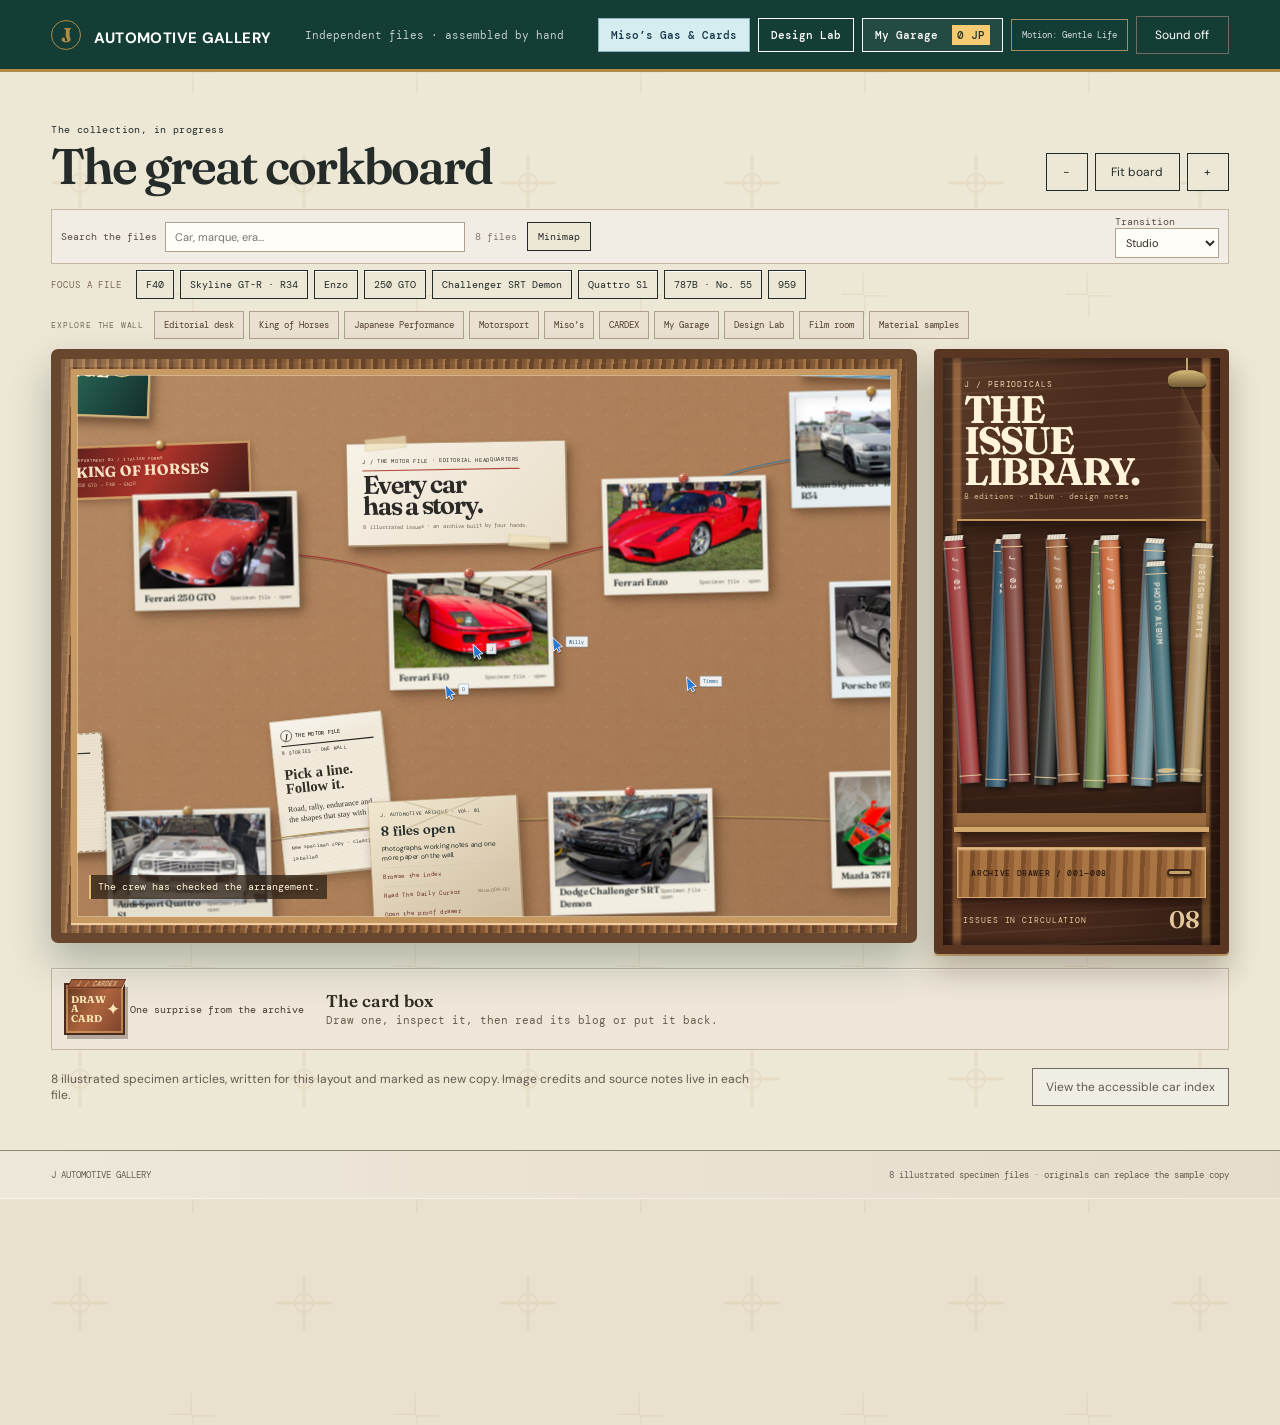
==== index.html @ 930f6014 "Refresh published gallery stylesheet cache" ====
<!doctype html>
<html lang="en">
  <head>
    <meta charset="UTF-8" />
    <meta name="viewport" content="width=device-width, initial-scale=1, viewport-fit=cover" />
    <meta name="theme-color" content="#e9e1ce" />
    <meta name="description" content="Eight researched automotive magazine files, collectible photo cards, and a growing Porsche archive on the J Automotive Gallery corkboard." />
    <title>J Automotive Gallery — Automotive files & CARDEX</title>
    <link rel="preconnect" href="https://upload.wikimedia.org" />
    <link rel="preconnect" href="https://commons.wikimedia.org" />
    <link rel="stylesheet" href="./style.css?v=4.7.4" />
    <link rel="stylesheet" href="./app.css?v=4.7.4" />
  </head>
  <body>
    <main id="app" aria-live="off"></main>
    <script type="module" src="./app.js?v=4.7.4"></script>
  </body>
</html>
---- style.css ----
@import"https://fonts.googleapis.com/css2?family=DM+Mono:wght@400;500&family=DM+Sans:wght@400;500;600;700&family=Fraunces:opsz,wght,SOFT,WONK@9..144,500,20,1;9..144,600,20,1;9..144,700,20,1&display=swap";:root{font-family:DM Sans,Arial,sans-serif;color:#25231f;background:#e9e1ce;font-synthesis:none;text-rendering:optimizeLegibility;--ink:#25231f;--paper:#f0ede5;--red:#b12b32;--blue:#2878d4;--mono:"DM Mono",monospace;--serif:"Fraunces",Georgia,serif;--wood:#70452c;--z-board:1;--z-chrome:5;--z-dialog:20}*{box-sizing:border-box}body{margin:0;min-width:320px;background:#e9e1ce}button,a,input{font:inherit}button,a{color:inherit}button{cursor:pointer}button:focus-visible,a:focus-visible,input:focus-visible{outline:3px solid #2878d4;outline-offset:3px}.site-shell{min-height:100dvh}.masthead,.mag-header{height:72px;padding:0 clamp(18px,4vw,58px);display:flex;align-items:center;justify-content:space-between;border-bottom:1px solid rgba(37,35,31,.2);background:#eee9dd;position:relative;z-index:var(--z-chrome)}.wordmark{text-decoration:none;font-weight:700;letter-spacing:.025em;font-size:15px}.wordmark span{display:inline-grid;place-items:center;width:30px;height:30px;margin-right:8px;border:1px solid var(--ink);border-radius:50%;font-family:var(--serif);font-size:20px}.masthead-note,.mag-issue{font-family:var(--mono);font-size:11px;color:#686259}.sound-toggle,.board-controls button,.text-button,.back-to-board,.article-toolbar button,.article-toolbar a,.margin-note button,.next-envelope button{background:transparent;border:1px solid #726c61;padding:10px 13px;font-size:12px;text-decoration:none}.sound-toggle{min-width:93px}.collection{max-width:1600px;margin:auto;padding:clamp(20px,4vw,54px) clamp(16px,4vw,54px) 44px}.collection-heading{display:flex;align-items:end;justify-content:space-between;margin:0 0 18px}.eyebrow,.section-kicker,.article-status,.article-byline small,.reference-note>span,.next-envelope span,.index-heading,.archive-envelope>span,.paper-masthead,.clipping-date{font-family:var(--mono);font-size:10px;letter-spacing:.04em}.collection-heading .eyebrow{margin:0 0 6px;color:#6a6156}.collection-heading h1{font:600 clamp(31px,4vw,50px)/.98 var(--serif);margin:0;letter-spacing:-.04em}.board-controls{display:flex;gap:7px}.board-controls button{min-width:42px;background:#f0ede5}.board-controls button:nth-child(2){min-width:85px}.board-window{height:min(66vh,650px);min-height:440px;overflow:hidden;padding:14px;border:9px solid #825735;box-shadow:0 8px 22px #30221425,inset 0 0 0 1px #c29257;border-radius:3px;background:repeating-linear-gradient(2deg,#99643e 0 3px,#805333 3px 6px,#71452b 6px 9px)}.board-frame{width:100%;height:100%;overflow:hidden;border:7px solid #d7b984;box-shadow:inset 0 3px 14px #39250d4a,0 3px 7px #24180e70;background:#b77b43}.board-surface{width:1500px;height:850px;position:relative;left:50%;top:50%;margin-left:-750px;margin-top:-425px;transform:translate(var(--board-x),var(--board-y)) scale(var(--board-zoom));transform-origin:center;background-color:#b98b59;background-image:radial-gradient(ellipse at 17% 26%,#d7ac744c,transparent 42%),radial-gradient(ellipse at 70% 78%,#74431f31,transparent 38%),url("data:image/svg+xml,%3Csvg viewBox='0 0 160 160' xmlns='http://www.w3.org/2000/svg'%3E%3Cfilter id='n'%3E%3CfeTurbulence type='fractalNoise' baseFrequency='.8' numOctaves='3' stitchTiles='stitch'/%3E%3C/filter%3E%3Cpath filter='url(%23n)' opacity='.12' d='M0 0h160v160H0z'/%3E%3C/svg%3E");box-shadow:inset 0 0 55px #57361831;touch-action:none;transition:transform .28s cubic-bezier(.2,.75,.25,1)}.board-window:active{cursor:grabbing}.board-top-note{position:absolute;left:74px;top:72px;font:10px/1.8 var(--mono);color:#583b26;transform:rotate(-2deg)}.board-top-note b{font:600 13px var(--serif)}.clipping{position:absolute;background:#eee7d7;color:#322d25;padding:15px;box-shadow:2px 5px 12px #27180d43,inset 0 0 0 1px #c2b7a3;font-family:Georgia,serif}.clipping-one{left:158px;top:215px;width:195px;height:255px;transform:rotate(-6deg)}.clipping-two{right:234px;top:162px;width:168px;height:216px;transform:rotate(4deg);background:#ded3b8}.paper-masthead{display:block;border-bottom:2px solid #27231f;padding-bottom:6px;font-size:9px;font-weight:700}.clipping-date{font-size:8px;display:block;margin-top:5px}.clipping h2{font:700 24px/.95 Georgia,serif;margin:20px 0 9px}.clipping p{font:13px/1.35 Georgia,serif}.clipping small{font:8px var(--mono)}.clip-rule{display:block;height:1px;background:#564c3b;margin:18px 0 7px}.clipping-two h2{font-size:26px;line-height:.98;margin:19px 0}.clipping-two p{font-size:11px}.board-photo{position:absolute;left:50%;top:47%;width:390px;transform:translate(-50%,-50%) rotate(-1.4deg);padding:11px 11px 42px;border:0;background:#f2ede1;text-align:left;box-shadow:5px 11px 24px #30211163;transition:transform .42s cubic-bezier(.18,.75,.24,1),box-shadow .3s;z-index:2}.board-photo:hover,.board-photo:focus-visible{transform:translate(-50%,-52%) rotate(0) scale(1.035);box-shadow:7px 18px 30px #26190f78}.photo-edge{height:223px;display:block;overflow:hidden;background:#24201c}.photo-edge img{width:100%;height:100%;object-fit:cover;display:block}.photo-caption{position:absolute;bottom:9px;left:14px;right:12px;display:flex;align-items:baseline;justify-content:space-between}.photo-caption b{font:600 19px var(--serif)}.photo-caption small{font:9px var(--mono);color:#676056}.pushpin,.pin-detail{position:absolute;width:16px;height:16px;border-radius:50%;background:radial-gradient(circle at 35% 28%,#ffe3dd 0 12%,#c64b42 26%,#892018 82%);box-shadow:1px 2px 3px #160d0a99}.pushpin:after{content:"";position:absolute;width:3px;height:14px;left:7px;top:11px;background:#6a5350;transform:rotate(18deg);z-index:-1}.pin-red{left:50%;top:-7px;margin-left:-8px}.scribble{position:absolute;font:italic 18px/1.1 Segoe Print,Comic Sans MS,cursive;color:#36302b;opacity:.83}.scribble-one{left:440px;bottom:115px;transform:rotate(-7deg)}.scribble-two{right:193px;bottom:178px;font-size:24px;transform:rotate(8deg)}.archive-envelope{position:absolute;right:88px;bottom:63px;width:245px;min-height:164px;padding:16px 18px;background:#e7ddc4;box-shadow:3px 7px 14px #2e1e114c;transform:rotate(-3deg);display:flex;flex-direction:column;align-items:flex-start;gap:8px}.archive-envelope:after{content:"";position:absolute;left:0;right:0;top:0;height:46px;background:linear-gradient(160deg,transparent 49%,#c7b796 50%,transparent 52%),linear-gradient(200deg,transparent 49%,#c7b796 50%,transparent 52%);opacity:.8;pointer-events:none}.archive-envelope>span{font-size:8px}.archive-envelope b{font:600 22px var(--serif)}.archive-envelope small{font:11px/1.35 DM Sans,sans-serif;max-width:200px}.archive-envelope button{border:0;padding:5px 0;text-decoration:underline;background:none;font-size:11px}.crew-layer{position:absolute;inset:0;pointer-events:none;z-index:6}.crew{position:absolute;width:32px;height:32px;border:2px solid #f4f1eb;border-radius:3px 11px 11px;background:var(--blue);box-shadow:2px 4px 8px #17120d70;display:grid;place-items:center;color:#fff;font:bold 15px var(--serif);animation-duration:1.5s;animation-fill-mode:both;animation-timing-function:cubic-bezier(.2,.75,.2,1)}.crew-o{left:67px;bottom:32px;background:#ad3e37;animation-name:carry-o}.crew-t{left:29px;bottom:68px;background:#526d48;animation-name:carry-t}.crew-w{left:68px;bottom:69px;background:#3d4654;animation-name:carry-w}.crew-j b,.crew-o b,.crew-t b,.crew-w b{font-weight:700}.door{position:absolute;left:22px;bottom:0;width:112px;height:74px;background:#4d3020;box-shadow:inset 0 0 0 5px #b88454;perspective:200px}.door-panel{position:absolute;inset:4px 5px 0 12px;background:repeating-linear-gradient(0deg,#885935 0 12px,#714729 12px 16px);transform-origin:left;animation:door-open .8s .15s ease-out both}.door-sign{position:absolute;left:27px;top:23px;font:8px var(--mono);color:#f0e4ce;transform:rotateY(-48deg);animation:door-open .8s .15s ease-out both}.board-status{position:absolute;left:154px;bottom:27px;font:10px var(--mono);color:#fff4db;text-shadow:0 1px 4px #27180d;z-index:7}.collection-footer{display:flex;align-items:center;justify-content:space-between;gap:24px;margin-top:18px;color:#615a50;font-size:12px}.collection-footer p{margin:0;max-width:700px}.text-button{background:#f0ede5}.car-index{margin-top:28px;border-top:1px solid #9b8e7a;padding-top:18px}.car-index[hidden]{display:none}.index-heading{display:flex;align-items:center;justify-content:space-between}.index-heading h2{font:600 26px var(--serif);margin:0}.car-index ul{list-style:none;padding:0;margin:10px 0;display:grid;grid-template-columns:repeat(auto-fit,minmax(250px,1fr));gap:1px;background:#b5aa98;border:1px solid #b5aa98}.car-index li{background:#eee9de;min-height:66px;padding:14px;display:flex;flex-direction:column;gap:5px}.car-index li button{background:none;border:0;text-align:left;padding:0;font-weight:600}.car-index li small{display:block;font:10px var(--mono);color:#746c61;margin-top:4px}.site-footer{display:flex;justify-content:space-between;padding:18px clamp(18px,4vw,58px);border-top:1px solid #8d8372;font:9px var(--mono);color:#665e53}.article-shell{background:var(--paper)}.mag-header{background:#24231f;color:#eee9dd;border:0}.mag-issue{color:#c3bdb2}.back-to-board{color:#eee9dd;border-color:#767169}.magazine{max-width:1240px;margin:auto;padding:0 clamp(18px,5vw,76px) 82px}.cover-spread{display:grid;grid-template-columns:.7fr 1.3fr;align-items:center;gap:clamp(26px,6vw,90px);padding:64px 0 44px;border-bottom:1px solid #c7c0b4}.cover-title{position:relative;z-index:2}.cover-title .eyebrow{color:#726b61;text-transform:uppercase}.cover-title h1{font:600 clamp(64px,10vw,140px)/.82 var(--serif);letter-spacing:-.075em;margin:26px 0 25px}.cover-title h1 em{font-weight:500;color:#a9272e}.standfirst{font:21px/1.35 var(--serif);max-width:290px}.article-status{display:inline-block;margin-top:17px;padding:8px 10px;border:1px solid #9c9589;color:#655d52}.hero-photo{position:relative;margin:0;padding:14px 14px 42px;background:#fbf9f4;box-shadow:0 10px 24px #30271d21;transform:rotate(.4deg);transition:transform .35s,box-shadow .35s}.hero-photo.is-lifted{transform:translateY(-8px) rotate(-1.4deg);box-shadow:0 22px 34px #30271d40}.hero-image-button{display:block;width:100%;height:auto;aspect-ratio:1.5;background:#211d19;overflow:hidden;padding:0;border:0}.hero-image-button img{width:100%;height:100%;object-fit:cover;display:block;transition:transform .35s}.hero-photo.is-lifted .hero-image-button img{transform:scale(1.035)}.hero-photo figcaption{position:absolute;left:14px;right:14px;bottom:10px;display:flex;flex-wrap:wrap;justify-content:space-between;gap:4px 15px;font:12px var(--mono);color:#625b51}.hero-photo figcaption a{color:#625b51}.hero-photo figcaption span{flex-basis:100%;font:12px DM Sans,sans-serif;color:#837b70}.pin-detail{top:5px;left:50%;width:13px;height:13px}.photo-registration{position:absolute;right:23px;top:21px;padding:5px 7px;background:#f4eee2dd;font:8px var(--mono)}.annotation{position:absolute;font:9px var(--mono);letter-spacing:.04em;color:#fff;background:#282520;opacity:0;transition:opacity .2s;padding:4px 6px;pointer-events:none}.annotation-nose{left:4%;bottom:25%}.annotation-wing{right:4%;top:38%}.hero-photo.is-magnifying .annotation{opacity:1}.magnifier{position:absolute;width:138px;height:138px;border:3px solid #eee9dd;border-radius:50%;box-shadow:0 4px 12px #100e0d66;pointer-events:none;opacity:0;transform:translate(-50%,-50%);background-size:320% 320%;z-index:3}.hero-photo.is-magnifying .magnifier{opacity:1}.article-toolbar{display:flex;justify-content:flex-end;gap:8px;padding:16px 0;border-bottom:1px solid #c7c0b4}.article-toolbar button,.article-toolbar a{font-size:11px}.article-toolbar [aria-pressed=true]{background:#a9272e;color:#fff;border-color:#a9272e}.story-grid{display:grid;grid-template-columns:.55fr 1.3fr;gap:clamp(34px,7vw,110px);padding:66px 4vw 72px}.margin-note{align-self:start;position:sticky;top:20px;border-top:3px solid #a9272e;padding-top:11px;max-width:240px}.margin-note>span{font:9px var(--mono);color:#786e61}.dialogue-line{font:italic 18px/1.25 var(--serif);margin:12px 0}.margin-note button{font:10px var(--mono);padding:7px 9px}.story-copy{max-width:680px;font:18px/1.72 Georgia,serif}.story-copy p{margin:0 0 22px}.dropcap:first-letter{float:left;font:74px/.76 var(--serif);padding:9px 10px 0 0;color:#a9272e}.article-byline{margin-top:38px!important;border-top:1px solid #b9b0a3;padding-top:14px;font:12px/1.5 var(--mono)!important}.article-byline small{font-size:9px;color:#756d61}.compare-section{background:#e5dfd2;margin:0 calc(clamp(18px,5vw,76px)*-1);padding:44px clamp(18px,5vw,76px) 48px}.compare-section h2,.film-section h2{font:600 clamp(33px,4vw,49px)/1 var(--serif);margin:9px 0}.compare-section>p,.film-section p{font:14px/1.45 Georgia,serif;color:#5f584f}.compare-view{height:clamp(260px,42vw,480px);position:relative;overflow:hidden;background:#403d38}.compare-view>img{position:absolute;width:100%;height:100%;inset:0;object-fit:cover}.compare-before{clip-path:inset(0 calc(100% - var(--split)) 0 0)}.compare-after{clip-path:inset(0 0 0 var(--split))}.compare-handle{position:absolute;top:0;bottom:0;left:var(--split);width:2px;background:#f4f1ea;transform:translate(-50%);display:flex;align-items:center;justify-content:center;color:#28241f}.compare-handle:after{content:"\2194";display:grid;place-items:center;width:36px;height:36px;border-radius:50%;background:#f4f1ea;font-size:19px}.compare-label{position:absolute;top:12px;background:#292621d9;color:#fff;padding:5px 8px;font:8px var(--mono)}.compare-left{left:12px}.compare-right{right:12px}.range-label{display:flex;gap:15px;align-items:center;margin:13px 0;font-size:12px}.range-label input{flex:1;accent-color:#a9272e}.compare-credits{font:9px/1.7 var(--mono);color:#71685e}.compare-credits a{color:inherit}.film-section{padding:58px 0 62px;display:grid;grid-template-columns:.8fr 1.2fr;gap:35px;align-items:center}.film-strip{display:flex;gap:10px;overflow-x:auto;padding:12px 6px 18px;scroll-snap-type:x mandatory}.film-frame{min-width:190px;width:45%;padding:8px 8px 24px;border:0;background:#27241f;color:#eee8dc;text-align:left;scroll-snap-align:start;opacity:.72;transform:rotate(-1deg);transition:opacity .2s,transform .2s}.film-frame:nth-child(2n){transform:rotate(1deg)}.film-frame.is-current{opacity:1;outline:2px solid #a9272e;outline-offset:2px}.film-frame img{width:100%;height:100px;object-fit:cover;display:block}.film-frame span{display:block;padding-top:7px;font:9px var(--mono)}.reference-note{padding:20px 0 26px;border-top:1px solid #beb6a9;border-bottom:1px solid #beb6a9;font:12px/1.6 Georgia,serif;max-width:820px}.reference-note>span{color:#746b60}.reference-note a{color:#792329}.next-envelope{margin:40px 0 0;padding:22px;display:flex;align-items:center;gap:18px;border:1px solid #ada392;background:#e9e1d2;box-shadow:3px 4px #c5bba8}.envelope-mark{width:48px;height:42px;display:grid;place-items:center;border:1px solid #a49a86;font:600 25px var(--serif);color:#a9272e}.next-envelope span{font-size:9px}.next-envelope p{font:13px Georgia,serif;margin:5px 0 0}.next-envelope button{margin-left:auto;background:var(--paper)}.lightbox[hidden]{display:none}.lightbox{position:fixed;inset:0;z-index:var(--z-dialog);background:#181714f4;display:grid;grid-template-columns:70px 1fr 70px;align-items:center;padding:45px 14px;color:#fff}.lightbox figure{margin:0;text-align:center}.lightbox figure img{max-width:min(100%,1400px);max-height:76dvh;object-fit:contain}.lightbox figcaption{font:11px/1.6 var(--mono);margin:12px auto 0;max-width:1000px;color:#ded8cc}.lightbox figcaption a{color:#eee4d2}.lightbox-close,.lightbox-nav{border:1px solid #8b8579;background:transparent;color:#fff;font-size:32px;width:44px;height:44px}.lightbox-close{position:absolute;right:18px;top:18px}.lightbox-nav{justify-self:center}.lightbox-prev{grid-column:1;grid-row:1}.lightbox-next{grid-column:3;grid-row:1}body.has-lightbox{overflow:hidden}@keyframes door-open{to{transform:rotateY(-67deg)}}@keyframes carry-j{0%{left:28px;bottom:30px;transform:translate(0)}55%{left:42%;bottom:42%;transform:translate(-50%,-50%)}to{left:50%;bottom:47%;transform:translate(-50%,-50%)}}@keyframes carry-o{0%{left:67px;bottom:32px}55%{left:48%;bottom:49%}to{left:47%;bottom:43%}}@keyframes carry-t{0%{left:29px;bottom:68px}55%{left:68%;bottom:39%}to{left:65%;bottom:44%}}@keyframes carry-w{0%{left:68px;bottom:69px}55%{left:58%;bottom:53%}to{left:55%;bottom:49%}}@media(max-width:800px){.masthead-note{display:none}.collection{padding-top:25px}.board-window{height:64vh;min-height:420px;padding:8px}.board-frame{border-width:4px}.board-surface{transform:translate(var(--board-x),var(--board-y)) scale(var(--board-zoom));transform-origin:center}.collection-heading{align-items:center}.collection-heading h1{font-size:34px}.board-controls button{padding:8px 10px}.clipping-one{left:145px}.board-photo{width:340px}.photo-edge{height:195px}.archive-envelope{right:52px}.scribble-one{left:380px}.collection-footer{align-items:flex-start;flex-direction:column;gap:10px}.cover-spread{grid-template-columns:1fr;gap:26px;padding-top:38px}.cover-title h1{font-size:clamp(72px,17vw,118px);margin:20px 0}.hero-photo{max-width:680px;margin:auto;width:100%}.story-grid{grid-template-columns:1fr;gap:25px;padding-top:38px}.margin-note{position:static;max-width:none}.film-section{grid-template-columns:1fr;gap:12px}.site-footer{gap:10px;flex-wrap:wrap}.lightbox{grid-template-columns:42px 1fr 42px;padding:50px 4px 25px}.lightbox-nav{width:36px;height:36px}.next-envelope{align-items:flex-start;flex-wrap:wrap}.next-envelope button{margin-left:0}}@media(max-width:520px){.masthead{height:60px;padding:0 14px}.wordmark{font-size:12px}.wordmark span{width:26px;height:26px}.sound-toggle{min-width:80px;padding:8px;font-size:10px}.collection-heading h1{font-size:29px}.collection-heading .eyebrow{font-size:8px}.board-controls{gap:4px}.board-controls button{min-width:34px;font-size:11px;padding:7px}.board-controls button:nth-child(2){min-width:60px}.board-window{min-height:390px;height:58vh;padding:5px;border-width:6px}.board-surface{transform:translate(var(--board-x),var(--board-y)) scale(var(--board-zoom))}.board-photo{width:365px}.photo-edge{height:210px}.clipping-one{left:130px}.archive-envelope{right:65px;bottom:60px}.board-status{left:145px;bottom:21px;font-size:9px;max-width:230px}.collection-footer{font-size:11px}.mag-header{height:61px;padding:0 12px}.back-to-board{padding:8px;font-size:10px}.mag-issue{font-size:8px}.magazine{padding-left:17px;padding-right:17px}.cover-title h1{font-size:76px}.standfirst{font-size:18px}.hero-photo{padding:8px 8px 46px}.hero-photo figcaption{left:9px;right:9px;bottom:7px;font-size:8px}.hero-photo figcaption span{font-size:9px}.article-toolbar{justify-content:flex-start;flex-wrap:wrap}.article-toolbar button,.article-toolbar a{font-size:10px;padding:8px}.story-copy{font-size:17px;line-height:1.65}.compare-section{margin-left:-17px;margin-right:-17px;padding-left:17px;padding-right:17px}.compare-view{height:260px}.film-frame{min-width:150px}.next-envelope{padding:15px}.next-envelope p{font-size:12px}.next-envelope button{width:100%}.site-footer{font-size:8px}.lightbox{grid-template-columns:32px 1fr 32px}.lightbox figure img{max-height:68dvh}.lightbox-nav{width:30px;height:38px;font-size:25px}}@media(prefers-reduced-motion:reduce){*,*:before,*:after{scroll-behavior:auto!important;animation-duration:.01ms!important;animation-iteration-count:1!important;transition-duration:.01ms!important}.crew{display:none}.board-surface{transition:none}}.board-photo-car{left:var(--card-x);top:var(--card-y);width:270px;padding:8px 8px 35px;transform:translate(-50%,-50%) rotate(var(--card-tilt));opacity:1;animation:none}.board-photo-car .photo-edge{height:146px}.board-photo-car .photo-caption b{font-size:15px}.board-photo-car .photo-caption small{font-size:8px}.board-photo-car:hover,.board-photo-car:focus-visible{transform:translate(-50%,-54%) rotate(0) scale(1.045);z-index:4}.car-ferrari-f40{--card-x:52%;--card-y:49%;--card-tilt:-2deg;z-index:3}.car-nissan-r34{--card-x:29%;--card-y:38%;--card-tilt:2.5deg}.car-ferrari-enzo{--card-x:74%;--card-y:31%;--card-tilt:1deg}.car-ferrari-250-gto{--card-x:32%;--card-y:71%;--card-tilt:-1deg}.car-dodge-demon{--card-x:72%;--card-y:72%;--card-tilt:2deg}.car-audi-quattro-s1{--card-x:88%;--card-y:51%;--card-tilt:-2.5deg}.car-mazda-787b{--card-x:51%;--card-y:82%;--card-tilt:1deg}.car-dodge-demon{--card-x:67%;--card-y:72%;--card-tilt:2deg}.clipping-one{left:72px;top:218px;width:184px}.clipping-two{left:490px;right:auto;top:100px}.board-photo-car:nth-of-type(3){z-index:3}.board-photo-car:nth-of-type(4){z-index:2}.pin-gold{left:50%;top:-7px;margin-left:-8px;background:radial-gradient(circle at 35% 28%,#fff2c8 0 12%,#c98b34 26%,#80541c 82%)}.transition-layer{position:fixed;inset:0;z-index:19;display:grid;place-items:center;pointer-events:none;overflow:hidden;animation:transition-wash .95s cubic-bezier(.2,.7,.22,1) both}.transition-paper{position:absolute;inset:0;background:var(--transition-color,#efe9db);transform:scaleY(1);transform-origin:center;animation:paper-sweep 1.15s cubic-bezier(.7,0,.2,1) both}.transition-enter{--transition-color:#f1e8d5}.transition-swap{--transition-color:#d8e1e1}.transition-return{--transition-color:#b88a5b}.transition-crew{position:absolute;inset:0;display:flex;align-items:center;justify-content:center;gap:clamp(16px,5vw,70px)}.transition-crew i{width:clamp(38px,6vw,70px);height:clamp(44px,7vw,82px);display:grid;place-items:center;border:4px solid #f5f0e8;border-radius:8px 22px 22px;background:#314d5c;color:#fff;font:700 clamp(20px,3vw,34px) var(--serif);font-style:normal;box-shadow:3px 8px 17px #17120d55;animation:carry-file .9s cubic-bezier(.2,.7,.25,1) both}.transition-crew i:nth-child(2){background:#a64034;animation-delay:.04s}.transition-crew i:nth-child(3){background:#597047;animation-delay:.08s}.transition-crew i:nth-child(4){background:#303943;animation-delay:.12s}.transition-label{position:absolute;left:50%;top:calc(50% + clamp(74px,10vw,110px));transform:translate(-50%);padding:8px 12px;background:#29251fe8;color:#fff9eb;font:10px var(--mono);white-space:nowrap}.transition-skip{pointer-events:auto;position:absolute;right:18px;top:18px;border:1px solid #524a40;background:#f7f1e7;padding:10px 13px;font:11px var(--mono)}.transition-layer.is-finished{opacity:0;transition:opacity .16s ease}@keyframes transition-wash{0%{opacity:1}to{opacity:1}}@keyframes paper-sweep{0%{clip-path:inset(0 0 100% 0)}15%{clip-path:inset(0 0 0 0)}82%{clip-path:inset(0 0 0 0)}to{clip-path:inset(100% 0 0 0)}}@keyframes carry-file{0%{transform:translateY(32px) rotate(-8deg) scale(.65);opacity:0}38%{transform:translateY(-5px) rotate(4deg) scale(1.08);opacity:1}70%{transform:translateY(0) rotate(-2deg) scale(1)}to{transform:translateY(-27px) rotate(7deg) scale(.86);opacity:0}}.theme-r34{--paper:#dce5e7;--ink:#132a36;--blue:#2c5365}.theme-r34 .mag-header{background:#10232f}.theme-r34 .cover-spread{border-bottom:4px solid #315e70}.theme-r34 .cover-title h1 em{color:#22758f}.theme-r34 .story-grid{background:linear-gradient(90deg,#c8d7db 0 1px,transparent 1px) 20px 0/48px 100%}.theme-r34 .margin-note{border-color:#207b96}.theme-r34 .dropcap:first-letter{color:#207b96}.theme-r34 .compare-section{background:#cad9dc}.theme-r34 .range-label input{accent-color:#24748a}.theme-enzo{--paper:#e9e4db;--ink:#1a1a19}.theme-enzo .mag-header{background:#171817;border-bottom:4px solid #d84b2e}.theme-enzo .cover-spread{grid-template-columns:.8fr 1.2fr}.theme-enzo .cover-title h1{font-family:var(--mono);font-weight:500;letter-spacing:-.1em}.theme-enzo .cover-title h1 em{color:#d84b2e}.theme-enzo .hero-photo{box-shadow:12px 12px #d84b2e}.theme-enzo .margin-note{border-color:#d84b2e}.theme-enzo .dropcap:first-letter{color:#d84b2e}.theme-enzo .compare-section{background:#d9d4ca}.theme-gto{--paper:#f0ebdc;--ink:#343827}.theme-gto .mag-header{background:#313b2c}.theme-gto .cover-title h1{font-family:Georgia,serif;font-weight:400;letter-spacing:-.08em}.theme-gto .cover-title h1 em{color:#7a342d}.theme-gto .hero-photo{transform:rotate(-1deg);box-shadow:0 12px #c0b187,0 18px 28px #30271d28}.theme-gto .story-copy{font-family:Georgia,serif;line-height:1.84}.theme-gto .margin-note{border-color:#7a342d}.theme-gto .dropcap:first-letter{color:#7a342d}.theme-gto .compare-section{background:#ded5bb}.theme-demon{--paper:#211f1c;--ink:#f1e9d8;color:#eee7db}.theme-demon .mag-header{background:#0d0d0c}.theme-demon .magazine{background:#211f1c}.theme-demon .cover-spread{border-color:#665033}.theme-demon .cover-title .eyebrow,.theme-demon .article-status,.theme-demon .section-kicker,.theme-demon .reference-note>span{color:#e6aa45}.theme-demon .cover-title h1{font-family:var(--mono);font-weight:900;text-transform:uppercase;letter-spacing:-.09em}.theme-demon .cover-title h1 em{color:#e8a43b}.theme-demon .article-status{border-color:#9a7035}.theme-demon .hero-photo{background:#111;box-shadow:0 12px #b27827}.theme-demon .story-grid{background:#292622}.theme-demon .margin-note{border-color:#df9d2e}.theme-demon .story-copy{font-family:DM Sans,sans-serif;color:#e8e0d2}.theme-demon .dropcap:first-letter{color:#eea937}.theme-demon .compare-section{background:#302d27}.theme-demon .compare-section>p,.theme-demon .film-section p,.theme-demon .reference-note{color:#d4cbbb}.theme-demon .reference-note{border-color:#665033}.theme-demon .reference-note a{color:#f1b94f}.theme-demon .next-envelope{background:#302d27;border-color:#74613e}.theme-demon .envelope-mark{color:#efb64b;border-color:#74613e}.theme-demon .next-envelope button{background:#211f1c;color:#f2eadb}.theme-demon .site-footer{background:#211f1c;color:#c4b8a4;border-color:#665033}.theme-demon .film-frame{background:#10100f}.theme-audi{--paper:#e9eadf;--ink:#27302a}.theme-audi .mag-header{background:#252e2a;border-bottom:4px solid #7a9d43}.theme-audi .cover-title h1{font-family:var(--mono);font-weight:800;letter-spacing:-.12em}.theme-audi .cover-title h1 em{color:#6d923a}.theme-audi .hero-photo{box-shadow:9px 9px #b2c343}.theme-audi .margin-note{border-color:#ad2630}.theme-audi .dropcap:first-letter{color:#6d923a}.theme-audi .compare-section{background:#d6dcc9}.theme-audi .range-label input{accent-color:#a92d31}.theme-mazda{--paper:#202522;--ink:#f2eddf}.theme-mazda .mag-header{background:#111513;border-bottom:4px solid #eb6c28}.theme-mazda .cover-title h1{font-family:var(--mono);font-size:clamp(50px,8vw,108px);font-weight:800;letter-spacing:-.1em}.theme-mazda .cover-title h1 em{color:#eb6c28}.theme-mazda .cover-spread{border-color:#56634e}.theme-mazda .hero-photo{background:#141817;box-shadow:-10px 10px #ef6c27}.theme-mazda .margin-note{border-color:#9dc43b}.theme-mazda .dropcap:first-letter{color:#ef6c27}.theme-mazda .compare-section{background:#2c332d}.theme-mazda .compare-section>p,.theme-mazda .film-section p,.theme-mazda .reference-note{color:#ddd7c9}.theme-mazda .reference-note{border-color:#56634e}.theme-mazda .reference-note a{color:#ff9c60}.theme-mazda .next-envelope{background:#2c332d;border-color:#56634e}.theme-mazda .envelope-mark{color:#ef6c27;border-color:#56634e}.theme-mazda .next-envelope button{background:#202522;color:#eee7d8}.theme-mazda .site-footer{background:#202522;color:#c5c5b4;border-color:#56634e}@media(max-width:800px){.board-photo-car{width:250px}.board-photo-car .photo-edge{height:134px}.car-nissan-r34{--card-x:25%;--card-y:33%}.car-ferrari-enzo{--card-x:77%;--card-y:27%}.car-ferrari-250-gto{--card-x:24%;--card-y:72%}.car-dodge-demon{--card-x:76%;--card-y:70%}.car-audi-quattro-s1{--card-x:88%;--card-y:48%}.car-mazda-787b{--card-x:52%;--card-y:83%}}@media(max-width:520px){.board-photo-car{width:230px;padding:7px 7px 32px}.board-photo-car .photo-edge{height:124px}.board-photo-car .photo-caption{left:10px;bottom:7px}.board-photo-car .photo-caption b{font-size:13px}.board-photo-car .photo-caption small{font-size:7px}.car-nissan-r34{--card-x:19%;--card-y:31%}.car-ferrari-enzo{--card-x:81%;--card-y:26%}.car-ferrari-250-gto{--card-x:19%;--card-y:75%}.car-dodge-demon{--card-x:81%;--card-y:69%}.car-audi-quattro-s1{--card-x:91%;--card-y:46%}.car-mazda-787b{--card-x:52%;--card-y:86%}.board-top-note{left:40px}.clipping-one{left:70px}.archive-envelope{right:20px}.scribble-one{left:270px}.transition-label{max-width:86vw;white-space:normal;text-align:center}}@media(prefers-reduced-motion:reduce){.transition-layer{display:none}}.article-shell{color:var(--ink)}.theme-mazda{color:#eee7d8}.board-surface{background-image:linear-gradient(100deg,#ffffff09,#51331c14),url("./corkboard-texture-YSCDTBOB.png");background-size:cover;background-position:center}.transition-layer{z-index:30;inset:0;background:#dce4e9;display:block;pointer-events:auto;animation:none;opacity:1}.workbench{height:100%;width:100%;display:grid;grid-template-columns:74px minmax(260px,1fr) 245px;grid-template-rows:48px 1fr 58px;background:#dbe1e7;color:#263440;font:12px/1.3 DM Sans,Arial,sans-serif}.workbench-head{grid-column:1/-1;display:flex;align-items:center;gap:28px;padding:0 18px;background:#263746;color:#edf4f8;border-bottom:1px solid #60717d;font:10px DM Mono,monospace;letter-spacing:.06em}.workbench-head b{font-size:12px}.workbench-clock{margin-left:auto;color:#c3d8e6}.workbench-rail{grid-column:1;grid-row:2;background:#eef2f5;border-right:1px solid #bbc6cf;display:flex;align-items:center;flex-direction:column;gap:8px;padding:12px 6px}.workbench-rail>b,.workbench-inspector>b{font:9px DM Mono,monospace;letter-spacing:.1em;color:#71808b}.workbench-rail button{width:58px;height:53px;border:1px solid transparent;border-radius:3px;background:transparent;color:#38617b;font-size:19px}.workbench-rail button:hover{background:#e0ebf3;border-color:#9fb5c5}.workbench-rail small{display:block;font:9px DM Sans,sans-serif;color:#43535f}.workbench-stage{grid-column:2;grid-row:2;display:grid;grid-template-rows:30px 1fr 45px;min-width:0;padding:12px 18px}.stage-ruler{display:flex;justify-content:space-between;color:#647685;font:9px DM Mono,monospace}.stage-art{position:relative;align-self:center;justify-self:center;width:min(640px,82%);aspect-ratio:1.52;background:#f4f0e8;box-shadow:0 12px 40px #2637463d;overflow:visible;animation:stage-fold var(--transition-ms,2.5s) cubic-bezier(.2,.7,.2,1) both;transform-origin:50% 50%}.stage-art>img{width:100%;height:100%;object-fit:cover;display:block;filter:saturate(.93)}.stage-art:after{content:"";position:absolute;inset:0;border:1px solid #ffffff9c;box-shadow:inset 0 0 30px #1c27321b;pointer-events:none}.selection-box{position:absolute;inset:-8px;border:1px solid #1688d5;z-index:2;animation:selection-pulse 1.2s ease-in-out infinite alternate}.selection-box i{position:absolute;width:8px;height:8px;background:#fff;border:1px solid #1688d5}.selection-box i:nth-child(1){left:-4px;top:-4px}.selection-box i:nth-child(2){right:-4px;top:-4px}.selection-box i:nth-child(3){left:-4px;bottom:-4px}.selection-box i:nth-child(4){right:-4px;bottom:-4px}.stage-title{position:absolute;left:22px;bottom:20px;background:#f7f3e9e8;padding:7px 10px;font:600 18px DM Mono,monospace;color:#1c2932;box-shadow:2px 3px 8px #1114}.stage-worker{position:absolute;display:flex;align-items:center;gap:7px;padding:5px 9px;border:1px solid #d7dfe4;border-radius:4px;background:#fbfcfdf2;box-shadow:0 3px 8px #121c2840;font:700 11px DM Mono,monospace;animation:worker-cooperate 1.5s cubic-bezier(.3,.7,.2,1) infinite alternate}.stage-worker small{font:9px DM Sans,sans-serif;font-weight:400}.worker-j{left:-29px;top:18%}.worker-o{right:-35px;top:35%;animation-delay:.12s}.worker-t{left:20%;bottom:-25px;animation-delay:.24s}.worker-w{right:16%;bottom:-25px;animation-delay:.36s}.workbench-timeline{display:flex;align-items:center;gap:11px;color:#71808b;font:9px DM Mono,monospace}.workbench-timeline>div{height:5px;flex:1;background:#bccbd5;border-radius:6px;overflow:hidden}.workbench-timeline>div i{display:block;width:33%;height:100%;background:#1688d5;animation:timeline-run var(--transition-ms,2.5s) linear both}.workbench-timeline button,.workbench-footer button,.workbench-footer select{border:1px solid #aab7c1;background:#f7f9fa;color:#293943;padding:7px 10px;font:10px DM Sans,sans-serif}.workbench-inspector{grid-column:3;grid-row:2;background:#f0f3f5;border-left:1px solid #bbc6cf;padding:15px 12px;display:flex;flex-direction:column;gap:8px}.workbench-inspector>button{border:1px solid #d2dbe1;background:#fff;text-align:left;padding:8px;color:#314754;font:10px DM Mono,monospace}.workbench-inspector>button.is-selected{border-color:#198bd3;background:#e7f3fb}.inspector-values{margin-top:8px;border-top:1px solid #ccd5dc;padding-top:12px;color:#697b87;font:9px DM Mono,monospace}.inspector-values label{display:flex;align-items:center;gap:7px;margin-top:8px}.inspector-values input{width:86px;border:1px solid #bbc8d1;background:#fff;padding:5px;color:#273c48;font:10px DM Mono,monospace}.workbench-dialogue{margin-top:auto;border-left:2px solid #db8f56;padding:8px;background:#fff;font:italic 11px/1.45 Georgia,serif;color:#4e5c64}.workbench-footer{grid-column:1/-1;grid-row:3;display:flex;align-items:center;gap:12px;padding:0 14px;background:#eef2f5;border-top:1px solid #bbc6cf}.workbench-footer .transition-label{position:static;transform:none;margin-right:auto;background:transparent;color:#405461;padding:0;font:10px DM Mono,monospace}.workbench-footer label{display:flex;align-items:center;gap:7px;color:#687a87;font:9px DM Mono,monospace}.transition-skip{position:static;pointer-events:auto}.transition-layer.is-paused *{animation-play-state:paused!important}.transition-layer.is-finished{opacity:0;transition:opacity .18s ease}.transition-layer.is-finished .workbench{pointer-events:none}@keyframes stage-fold{0%{transform:perspective(800px) rotateY(-24deg) scale(.76);clip-path:inset(0 48% 0 48%);opacity:.3}30%{clip-path:inset(0 0 0 0);opacity:1}68%{transform:perspective(800px) rotateY(2deg) scale(1.01)}to{transform:perspective(800px) rotateY(0) scale(1)}}@keyframes worker-cooperate{0%{translate:0 6px;rotate:-3deg}to{translate:0 -5px;rotate:2deg}}@keyframes selection-pulse{0%{border-color:#1688d5}to{border-color:#8cc9f0}}@keyframes timeline-run{0%{width:0}to{width:100%}}@media(max-width:700px){.workbench{grid-template-columns:54px minmax(0,1fr);grid-template-rows:44px 1fr 56px}.workbench-head{gap:10px;padding:0 8px;font-size:8px}.workbench-head b{font-size:9px}.workbench-rail{padding:8px 3px}.workbench-rail button{width:46px}.workbench-inspector{display:none}.workbench-stage{grid-column:2;padding:8px 10px}.stage-art{width:84%}.stage-worker small{display:none}.stage-worker{padding:5px}.workbench-footer{gap:6px;padding:0 7px}.workbench-footer .transition-label{font-size:8px;max-width:26vw}.workbench-footer label{font-size:7px}.workbench-footer select{max-width:84px;padding:5px}.workbench-footer button{padding:7px;font-size:9px}}@media(prefers-reduced-motion:reduce){.workbench *{animation-duration:.01ms!important;animation-iteration-count:1!important}}.studio-lab{--lab-speed:1;position:fixed;z-index:100;inset:3vh 3vw;background:#e5ebef;color:#23323d;border:1px solid #758793;box-shadow:0 14px 50px #101b25a8;font:12px/1.45 DM Sans,sans-serif;overflow:auto}.studio-lab header{position:sticky;top:0;z-index:2;display:flex;gap:14px;align-items:center;padding:12px 16px;background:#243746;color:#f2f6f8;font:10px DM Mono,monospace}.studio-lab header span{color:#b9c8d1}.studio-lab header button{margin-left:auto;background:transparent;border:1px solid #91a0ab;color:#fff;padding:6px 10px}.lab-grid{display:grid;grid-template-columns:1.1fr 1fr;gap:18px;padding:16px}.lab-grid section{display:flex;flex-direction:column;gap:12px;padding:14px;background:#f5f7f8;border:1px solid #c3cdd4}.lab-grid label{display:grid;grid-template-columns:110px 1fr;gap:10px;align-items:center;font:10px DM Mono,monospace}.lab-grid select,.lab-grid input{max-width:100%;border:1px solid #adb9c1;background:#fff;padding:7px;color:#243746}.lab-stage{height:240px;display:grid;place-items:center;overflow:hidden;background:#d0d8dd;outline:1px solid #b6c2ca}.lab-paper{padding:32px 50px;background:#f9f5eb;box-shadow:0 6px 20px #27374648;font:600 20px Georgia,serif;transform-origin:center}.lab-paper[data-effect]{animation-duration:calc(.9s / var(--lab-speed))!important}.lab-inspect,.lab-event-copy,.lab-readout{padding:10px;background:#eaf0f3;border:1px solid #c6d0d7;font-size:10px}.lab-inspect span{display:inline-block;margin:2px;padding:3px 5px;background:#fff;border:1px solid #d0d8de}.lab-readout{display:grid;gap:7px}.lab-readout b{font:9px DM Mono,monospace;letter-spacing:.07em;color:#607381}.lab-readout output{color:#1278b4;font:700 15px DM Mono,monospace}.studio-lab button:not(header button){align-self:flex-start;border:1px solid #718493;background:#f7fafb;padding:8px 12px;color:#263944}.event-run{animation:event-jolt .55s ease-in-out}.studio-lab #lab-graph div{padding:4px;border-bottom:1px solid #cbd4da;font:9px DM Mono,monospace}@keyframes event-jolt{0%{transform:translate(0)}30%{transform:translate(-8px)}60%{transform:translate(5px)}to{transform:translate(0)}}@keyframes lab-0{to{rotate:-2deg;translate:0 -5px}}@keyframes lab-1{to{scale:1.08}}@keyframes lab-2{to{clip-path:inset(0 0 0 100%)}}@keyframes lab-3{to{rotate:5deg;scale:.96}}@keyframes lab-4{to{filter:contrast(1.3)}}@keyframes lab-5{to{translate:22px -8px}}@media(max-width:700px){.studio-lab{inset:0}.lab-grid{grid-template-columns:1fr;padding:8px}.lab-stage{height:150px}.lab-grid label{grid-template-columns:80px 1fr}}.door{overflow:visible;background:linear-gradient(90deg,#49301f,#704b2c);box-shadow:0 0 0 5px #b88454,inset 0 0 0 2px #412914}.door-panel{inset:5px 5px 4px 13px;display:block;background:linear-gradient(90deg,#9a6a3a,#78502e 70%,#674528);border:2px solid #c08b51;transform-origin:left center;box-shadow:inset 3px 0 4px #372515}.door-panel b{position:absolute;left:31px;top:26px;color:#f1ddba;font:7px DM Mono,monospace;transform:rotateY(-48deg)}.door-hinge{position:absolute;left:8px;width:5px;height:9px;background:#c6a15d;z-index:3}.hinge-a{top:12px}.hinge-b{bottom:12px}.door-handle{position:absolute;right:12px;top:30px;width:5px;height:5px;border-radius:50%;background:#e1c27b;box-shadow:0 0 0 2px #795727}.door-sill{position:absolute;bottom:0;left:-5px;width:122px;height:5px;background:#d0a36e}.door-frame-top{position:absolute;top:-5px;left:-5px;width:122px;height:5px;background:#d0a36e}.door-panel{animation:door-open .8s .15s ease-out both}.ritual-door{display:none}.transition-return .ritual-door{display:block;position:fixed;left:3vw;bottom:3vh;width:72px;height:88px;background:#714728;border:5px solid #bd8b56;box-shadow:inset 0 0 0 2px #392515;perspective:300px;animation:ritual-door-vanish 1s calc(var(--transition-ms,2.5s) - 1s) forwards}.ritual-panel{position:absolute;inset:4px 5px 0 10px;background:linear-gradient(90deg,#98693c,#614023);transform-origin:left center;animation:door-open .5s .12s reverse both,door-open .5s calc(var(--transition-ms,2.5s) - .82s) both}.ritual-hinge{position:absolute;left:5px;top:12px;bottom:12px;width:4px;background:#c9a56a;z-index:2}.ritual-handle{position:absolute;right:10px;top:38px;width:5px;height:5px;border-radius:50%;background:#e0bd75;z-index:3}.transition-return .stage-worker{position:fixed;left:5vw;right:auto;top:auto;bottom:8vh;animation:ritual-enter 1.05s calc(var(--transition-ms,2.5s) - 1.7s) both}.transition-return .worker-j{animation-delay:calc(var(--transition-ms,2.5s) - 1.7s)}.transition-return .worker-o{animation-delay:calc(var(--transition-ms,2.5s) - 1.5s)}.transition-return .worker-t{animation-delay:calc(var(--transition-ms,2.5s) - 1.3s)}.transition-return .worker-w{animation:ritual-final-exit 1.1s calc(var(--transition-ms,2.5s) - 1.05s) both}@keyframes ritual-enter{0%{left:50vw;bottom:40vh;opacity:1;scale:1}65%{left:7vw;bottom:10vh;opacity:1;scale:.8}to{left:5vw;bottom:6vh;opacity:0;scale:.65}}@keyframes ritual-final-exit{0%{left:7vw;bottom:8vh;opacity:1;scale:.8}32%{left:4vw;bottom:8vh;opacity:1;scale:.8}48%{left:9vw;bottom:8vh;opacity:1;scale:.8}to{left:110vw;bottom:8vh;opacity:0;scale:.8}}@keyframes ritual-door-vanish{0%,84%{opacity:1}to{opacity:0;visibility:hidden}}.task-plan{margin-top:10px;padding-top:8px;border-top:1px solid #ccd5dc;max-height:115px;overflow:auto}.task-plan>small{display:block;margin-bottom:6px;color:#71818c;font:8px/1.4 DM Mono,monospace}.task-row{display:flex;align-items:baseline;gap:6px;padding:4px 2px;border-bottom:1px solid #e0e5e8;font-size:9px}.task-row b{min-width:34px;color:#28749e;font:700 9px DM Mono,monospace}.task-row span{color:#576a77}.stage-art{translate:var(--stage-x,0px) var(--stage-y,0px);scale:var(--stage-scale,1)}.active-tool-panel{margin-top:8px;padding:8px;background:#fff;border:1px solid #c7d2da;font-size:9px}.active-tool-panel>b{font:9px DM Mono,monospace;color:#597384}.active-tool-panel p{margin:5px 0;color:#687b87}.active-tool-panel label{display:flex;align-items:center;justify-content:space-between;gap:5px;margin-top:5px;font:9px DM Mono,monospace}.active-tool-panel input[type=range]{width:86px;min-width:0;padding:0}.active-tool-panel select{max-width:110px;padding:4px;font:9px DM Sans,sans-serif}.asset-tray{display:flex;gap:5px;overflow:auto;margin-top:8px}.asset-tray button{min-width:84px;max-width:96px;padding:4px!important;display:flex;flex-direction:column;gap:4px;overflow:hidden}.asset-tray img{width:80px;height:48px;object-fit:cover}.asset-tray span{max-width:82px;overflow:hidden;text-overflow:ellipsis;white-space:nowrap;font:8px DM Mono,monospace}.asset-tray button.is-selected{outline:2px solid #1688d5}.lab-swatches{display:flex;gap:6px;margin-top:7px}.lab-swatches button{width:25px;height:25px;padding:0!important;background:var(--swatch)!important;border:2px solid white!important;box-shadow:0 0 0 1px #92a1ab}.archive-tools{display:flex;align-items:center;gap:10px;min-height:42px;margin:0 0 10px;padding:5px 9px;border:1px solid #c4b8a3;background:#f1ede4;color:#594e41;font:10px var(--mono)}.archive-tools label{display:flex;align-items:center;gap:8px}.archive-tools input,.archive-tools select{border:1px solid #aea18d;background:#fffdf7;padding:7px 9px;color:#342d25;font:11px DM Sans,sans-serif}.archive-tools input{width:clamp(160px,24vw,300px)}.archive-tools>span{color:#82796d}.archive-tools button{border:1px solid #9e917e;background:#e9e1d2;padding:7px 10px;font:10px var(--mono)}.transition-modes{margin-left:auto}.transition-modes select{padding:6px}.archive-minimap{position:absolute;z-index:8;right:24px;top:24px;width:178px;height:105px;border:5px solid #8d633d;background:#cfab7d url("./corkboard-texture-YSCDTBOB.png") center/cover;box-shadow:0 4px 14px #22170e60}.archive-minimap[hidden]{display:none}.archive-minimap button{position:absolute;left:var(--mx);top:var(--my);width:12px;height:12px;transform:translate(-50%,-50%);border:1px solid white;border-radius:50%;background:#9f292c;box-shadow:0 1px 4px #0008;padding:0}.archive-minimap button:nth-child(2n){background:#31698a}.archive-minimap button:focus-visible{outline:3px solid #178cd5}.board-photo-car.is-search-dimmed{opacity:.17;filter:saturate(.25);pointer-events:none}.archive-minimap button span{position:absolute;inset:-4px}.board-surface{background-color:#a6754f;background-image:radial-gradient(ellipse at 17% 16%,rgba(255,244,222,.19),transparent 43%),radial-gradient(ellipse at 84% 78%,rgba(104,59,25,.12),transparent 45%),url("./cork-tile-OQBE7LV4.svg");background-size:auto,auto,512px 341px;background-repeat:no-repeat,no-repeat,repeat;background-position:center,center,0 0}.archive-minimap{background-color:#a6754f;background-image:url("./cork-tile-OQBE7LV4.svg");background-size:128px 85px;background-repeat:repeat;background-position:0 0}@media(max-width:700px){.archive-tools{flex-wrap:wrap;gap:6px}.archive-tools input{width:130px}.transition-modes{margin-left:0}.archive-minimap{right:10px;top:10px;width:140px;height:84px}}:root{--light-warmth:#fff3df;--light-fill:rgba(245,249,255,.38);--ambient:rgba(65,45,24,.13);--shadow-vector-x:5px;--shadow-vector-y:7px;--shadow-softness:10px;--cork-matte:.14;--paper-roughness:.18;--metal-sheen:.7}body{background:radial-gradient(ellipse at 18% 4%,#fff9ec 0,transparent 38%),#e9e1ce}.board-window{position:relative;background:linear-gradient(145deg,#bd9161 0 15%,#875935 16% 83%,#624027 84%);box-shadow:0 12px 28px #32221233,inset 0 2px 4px #f7dfbc99,inset 0 -4px 8px #2b1a0e52}.board-window:before{content:"";position:absolute;z-index:1;inset:0;padding:8px;pointer-events:none;background:repeating-linear-gradient(176deg,transparent 0 8px,#f5d5a012 9px,transparent 11px),linear-gradient(100deg,#fff2d829,transparent 24%,transparent 78%,#2d170e20);mask:linear-gradient(#000 0 0) content-box,linear-gradient(#000 0 0);mask-composite:exclude}.board-frame{position:relative;background:#bf986c;box-shadow:inset 0 2px 8px #3b251644,inset 0 0 0 1px #efd7ae,0 4px 9px #34201165}.board-frame:after{content:"";position:absolute;inset:-7px;pointer-events:none;border:7px solid transparent;border-image:linear-gradient(135deg,#e3c393,#805331 28%,#c4945d,#704526 76%,#d2aa74) 1;box-shadow:inset 0 0 0 1px #f2dbb28c}.board-surface{isolation:isolate;box-shadow:inset 0 0 32px #492d1524,inset 0 1px #fff9e733;background-image:radial-gradient(ellipse at 17% 16%,rgba(255,244,222,.19),transparent 43%),radial-gradient(ellipse at 84% 78%,rgba(104,59,25,.12),transparent 45%),url("./corkboard-texture-YSCDTBOB.png");background-size:auto,auto,cover}.board-surface:before{content:"";position:absolute;inset:0;z-index:0;pointer-events:none;opacity:.32;background:radial-gradient(ellipse at 20% 22%,transparent 0 2px,rgba(75,46,24,.12) 2.5px,transparent 4px) 0 0/53px 47px,linear-gradient(112deg,rgba(255,249,233,.12),transparent 32%,rgba(102,66,34,.05))}.clipping,.archive-envelope,.daily-cursor-pin,.paper-reader,.proof-drawer{background-color:#f1eadb;background-image:linear-gradient(168deg,rgba(255,255,255,.52),transparent 21%),repeating-linear-gradient(0deg,rgba(80,63,41,.018) 0 1px,transparent 1px 4px);box-shadow:0 1px #fffc inset,0 2px 3px #39281626,var(--shadow-vector-x) var(--shadow-vector-y) var(--shadow-softness) #30201030}.archive-envelope{border:1px solid #c7b99e;box-shadow:0 1px #fff9 inset,0 2px 3px #46301822,5px 8px 14px #39271432}.archive-envelope>button{position:relative;z-index:1;display:flex;align-items:center;gap:7px;color:#6c302c;text-decoration:none;border-top:1px solid #d5c9b4;width:100%;padding:7px 0 2px;font:10px var(--mono)}.archive-envelope>button small{margin-left:auto;color:#7b705e;font-size:8px}.publication-mark{display:inline-grid;place-items:center;width:19px;height:19px;margin-right:5px;border:1px solid currentColor;border-radius:50%;font:italic 600 13px var(--serif);vertical-align:middle;box-shadow:0 1px 2px #241a1025}.paper-masthead{display:flex;align-items:center}.board-photo{--lift:0px;--tilt:0deg;position:relative;border:1px solid rgba(94,76,51,.16);box-shadow:0 1px #fff inset,0 1px 2px #31231333,2px 4px 7px #30201021,var(--shadow-vector-x) calc(var(--shadow-vector-y) + var(--lift)) calc(var(--shadow-softness) + var(--lift)) #2c1e0f33,inset 0 0 0 1px #ffffff3d;transform:translate(-50%,-50%) rotate(var(--card-tilt)) translateZ(var(--lift))}.board-photo:before{content:"";position:absolute;inset:0;pointer-events:none;border:1px solid rgba(255,255,255,.8);box-shadow:inset 0 0 0 1px #4c38220f}.board-photo:after{content:"";position:absolute;inset:9px 9px 38px;z-index:1;pointer-events:none;opacity:var(--reflection,.12);background:linear-gradient(112deg,rgba(255,255,255,.5),transparent 25% 78%,rgba(255,255,255,.12));mix-blend-mode:screen;transition:opacity .3s,background-position .35s}.board-photo:hover:after,.board-photo:focus-visible:after{opacity:calc(var(--reflection,.12) + .1);background-position:24px 0}.board-photo.photo-archive{--reflection:.06;background-color:#ede5d2;border-color:#c6b99f;filter:saturate(.87)}.board-photo.photo-technical{--reflection:.1;background-color:#e6edf0;border-color:#aebdc1;box-shadow:0 1px #fff inset,1px 2px 3px #1d38461c,5px 8px 12px #182d3a2b}.board-photo.photo-gloss{--reflection:.22}.board-photo.photo-newsprint{--reflection:.035;background-color:#e7e0ce;filter:saturate(.84) contrast(.98)}.board-photo.photo-heavy{--reflection:.1;padding-bottom:47px;box-shadow:0 1px #fff inset,0 2px #d4cbb8,0 4px #b6aa94,6px 11px 22px #2e20126a}.board-photo.photo-screenprint{--reflection:.16}.board-photo.photo-satin{--reflection:.14}.board-photo .photo-edge{position:relative;box-shadow:inset 0 0 0 1px #17140f66,0 1px 2px #41301f25}.board-photo .photo-edge:after{content:"";position:absolute;inset:0;pointer-events:none;box-shadow:inset 0 0 22px #00000021,inset 0 1px #ffffff26}.pushpin{background:radial-gradient(circle at 30% 24%,#fff5d7 0 8%,#d7b261 17%,#9f6c25 47%,#694416 78%,#3b2814);box-shadow:0 1px 1px #fff9 inset,0 2px 2px #21180f8a,1px 4px 4px #22160f50;transform:translateZ(8px)}.pushpin:before{content:"";position:absolute;inset:3px;border-radius:50%;border:1px solid #ffe5a17a;box-shadow:0 1px 1px #493213 inset}.pin-red{background:radial-gradient(circle at 30% 24%,#fff2df 0 8%,#d9634f 17%,#a3342b 55%,#64231c)}.crew{background:none!important;border:0!important;box-shadow:none!important;width:auto;height:auto;display:flex;align-items:flex-start;gap:2px;color:#2677c5!important;animation-duration:1.2s}.crew svg{width:22px;height:29px;overflow:visible;filter:drop-shadow(1px 2px 1px #20160d55);flex:none;transition:transform .18s}.crew svg path{fill:#2878d4;stroke:#f8f7f2;stroke-width:1.4;stroke-linejoin:round}.crew b{padding:2px 5px;background:#f5f8faed;border:1px solid #96aec3;border-radius:2px;color:#215f91;font:9px var(--mono);box-shadow:0 1px 2px #2d201230}.crew-j{left:28px;bottom:30px;animation-name:carry-j}.crew-o{left:67px;bottom:32px;animation-name:carry-o}.crew-t{left:29px;bottom:68px;animation-name:carry-t}.crew-w{left:68px;bottom:69px;animation-name:carry-w}.crew-j svg{transition-timing-function:cubic-bezier(.2,.75,.2,1)}.crew-o svg{transition-timing-function:cubic-bezier(.15,.7,.1,1)}.crew-t svg{transition-timing-function:cubic-bezier(.3,.8,.2,1)}.crew-w svg{transition-timing-function:cubic-bezier(.23,.6,.25,1)}.door{z-index:7;isolation:isolate;border:1px solid #4b2d19;box-shadow:0 4px 6px #1f140b61,0 1px #ffe6bb6b inset,inset 0 0 0 4px #b88454}.door:before{content:"";position:absolute;inset:7px 8px 5px 12px;z-index:-1;background:radial-gradient(ellipse at 100% 50%,#23180f 0,#392618 38%,#705033);box-shadow:inset 0 0 8px #120d09;transform:translateZ(-3px)}.door-panel{box-shadow:inset 2px 0 3px #3b2412,inset -1px 0 #d0a56c,2px 2px 3px #24160c74;backface-visibility:hidden}.door-panel:after{content:"";position:absolute;inset:2px;border-left:1px solid #efce9677;border-top:1px solid #efce9647;pointer-events:none}.door-hinge{background:linear-gradient(90deg,#6f542f,#e3c67e 40%,#90703a);box-shadow:0 1px 2px #24190f}.door-handle{background:radial-gradient(circle at 30% 25%,#fff2be,#d2ad65 48%,#725222);box-shadow:0 0 0 2px #775827,1px 2px 2px #20150d88}.ritual-door{isolation:isolate;background:linear-gradient(90deg,#25190f,#53351f);box-shadow:0 7px 11px #24170e61,0 0 0 1px #e2bb82,inset 0 0 0 4px #9e6f40}.ritual-door:before{content:"";position:absolute;inset:10px 8px 5px 12px;z-index:-1;background:radial-gradient(ellipse at 100% 48%,#17110b,#4f3724 80%);box-shadow:inset 0 0 9px #090705}.ritual-panel{box-shadow:inset 2px 0 2px #3b2412,2px 2px 3px #24160c74}.ritual-hinge{background:linear-gradient(90deg,#80623b,#e1c179,#7f6038);box-shadow:0 1px 2px #24190f}.ritual-handle{background:radial-gradient(circle at 30% 25%,#fff2be,#d2ad65 48%,#725222);box-shadow:0 0 0 2px #775827,1px 2px 2px #20150d88}.daily-cursor-pin{position:absolute;left:410px;bottom:76px;width:150px;height:92px;padding:11px 12px;transform:rotate(4deg);z-index:3;color:#27231e;border:1px solid #cbbfa9;cursor:pointer}.daily-cursor-pin>span{display:block;border-bottom:2px solid #2e2b26;padding-bottom:5px;font:700 8px var(--mono);letter-spacing:.08em}.daily-cursor-pin>b{display:block;margin-top:8px;font:italic 20px var(--serif)}.daily-cursor-pin>small{font:8px var(--mono);color:#746b5e}.daily-cursor-pin .pin-detail{left:50%;top:-6px;width:10px;height:10px}.daily-cursor-pin button{position:absolute;inset:0;width:100%;height:100%;border:0;background:transparent}.paper-reader,.proof-drawer{position:absolute;z-index:12;left:50%;top:50%;width:min(680px,calc(100% - 40px));max-height:calc(100% - 38px);overflow:auto;padding:20px 24px 17px;border:1px solid #b9a88d;transform:translate(-50%,-48%) rotate(-.5deg);transform-origin:18% 82%;box-shadow:0 1px #fff inset,0 4px 8px #24180d22,8px 14px 28px #26190e48;animation:reader-unfold .46s cubic-bezier(.18,.72,.2,1) both}.paper-reader[hidden],.proof-drawer[hidden]{display:none}.reader-close{float:right;width:28px;height:28px;background:transparent;border:1px solid #aa9a80;font:19px Georgia;color:#675947}.reader-masthead{display:flex;align-items:center;gap:10px;border-bottom:3px double #34302a;padding:2px 38px 11px 0}.reader-masthead .publication-mark{width:33px;height:33px;font-size:22px}.reader-masthead>span:nth-child(2){display:grid;gap:3px}.reader-masthead b{font:700 17px var(--serif);letter-spacing:.02em}.reader-masthead small,.reader-masthead label{font:8px var(--mono);color:#6f6557}.reader-masthead label{margin-left:auto;display:flex;align-items:center;gap:5px}.reader-masthead select{max-width:150px;padding:5px;border:1px solid #baad98;background:#fffdf7;color:#302b24;font:9px var(--mono)}.paper-issue{display:grid;grid-template-columns:1.3fr .7fr;gap:16px;padding:19px 0 12px;border-bottom:1px solid #b7a990}.paper-kicker{font:8px var(--mono);letter-spacing:.08em;color:#756b5c}.paper-issue h2{font:700 clamp(21px,3vw,32px)/.98 var(--serif);max-width:440px;margin:9px 0 6px;letter-spacing:-.035em}.paper-deck{font:14px/1.35 Georgia,serif;color:#62594d;margin:0 0 12px}.paper-columns{display:grid;grid-template-columns:1fr 1fr;gap:14px;font:11px/1.5 Georgia,serif;color:#4f493f}.paper-columns p{margin:0}.paper-disclosure{display:block;margin-top:10px;font:8px var(--mono);color:#7b7061}.paper-photo-fragment{margin:0;padding:6px 6px 24px;background:#f8f4e9;box-shadow:0 2px 5px #39281735;transform:rotate(1.2deg);align-self:center}.paper-photo-fragment img{width:100%;height:118px;object-fit:cover;display:block}.paper-photo-fragment figcaption{font:7px var(--mono);padding-top:5px;color:#62594d}.paper-source{font:8px/1.5 var(--mono);color:#766c5e;padding:8px 0 1px}.paper-source a{color:inherit}.reader-foot{font:8px var(--mono);color:#777064;margin:10px 0 0}.proof-drawer{left:auto;right:18px;top:18px;transform:none;width:min(410px,calc(100% - 36px));max-height:calc(100% - 36px);padding:20px 19px;background-color:#e8ddc8;animation:drawer-open .4s cubic-bezier(.2,.7,.2,1) both}.proof-drawer h2{font:600 27px var(--serif);margin:7px 0}.proof-drawer>p{font:12px/1.5 Georgia,serif;color:#61584b}.drawer-object{display:grid;grid-template-columns:140px 1fr;gap:12px;align-items:center;margin-top:14px;padding:11px;background:#f4eddf;border:1px solid #c2b397;box-shadow:0 1px #fff inset,2px 4px 8px #38271424}.drawer-thumb{position:relative;padding:5px 5px 22px;background:#faf7ee;box-shadow:0 2px 4px #2c211522;transform:rotate(-1.5deg)}.drawer-thumb img{width:100%;height:84px;object-fit:cover;display:block}.drawer-thumb span{position:absolute;bottom:6px;left:7px;font:7px var(--mono)}.drawer-object small{font:8px var(--mono);color:#746a5a}.drawer-object small b{display:block;margin-top:4px;color:#343029}.drawer-object p{font:10px/1.45 Georgia,serif}.drawer-object button{padding:6px 8px;background:#f8f3e9;border:1px solid #aa9b80;font:9px var(--mono)}.drawer-swatches{display:flex;gap:8px;margin-top:15px;padding-top:12px;border-top:1px solid #c0b294}.drawer-swatches span{width:32px;height:20px;background:var(--swatch);border:1px solid rgba(54,43,29,.25);box-shadow:1px 2px 3px #3424122c}@keyframes reader-unfold{0%{opacity:0;clip-path:inset(0 0 85% 0);transform:translate(-48%,-46%) rotate(-2deg) scale(.92)}70%{opacity:1;clip-path:inset(0);transform:translate(-50%,-49%) rotate(.6deg) scale(1.01)}to{opacity:1;clip-path:inset(0);transform:translate(-50%,-50%) rotate(-.5deg) scale(1)}}@keyframes drawer-open{0%{opacity:0;translate:24px 5px;scale:.97}to{opacity:1;translate:0 0;scale:1}}.photo-archive{--paper-tone:#e9e0cc;--photo-edge:#b6a78c;--photo-shine:.04}.photo-technical{--paper-tone:#e3ebee;--photo-edge:#99adb5;--photo-shine:.09}.photo-newsprint{--paper-tone:#e4ddca;--photo-edge:#b5aa91;--photo-shine:.025}.photo-gloss{--paper-tone:#f5f0e5;--photo-edge:#9a8e7c;--photo-shine:.21}.photo-satin{--paper-tone:#f2eee4;--photo-edge:#a99f8d;--photo-shine:.13}.photo-heavy{--paper-tone:#eae4d7;--photo-edge:#968873;--photo-shine:.08}.photo-screenprint{--paper-tone:#f2eee2;--photo-edge:#948b73;--photo-shine:.15}.hero-photo{--elevation:0px;--paper-tone:#fbf9f4;position:relative;background-color:var(--paper-tone);border:1px solid rgba(92,73,48,.15);box-shadow:0 1px #fff inset,0 1px 2px #44311e18,0 9px 18px #30271d1c,5px 8px 13px #30271d17;transform:perspective(1100px) translateY(calc(var(--elevation)*-1)) rotateX(var(--tilt-x,0deg)) rotateY(var(--tilt-y,0deg)) rotate(.4deg);transform-style:preserve-3d;transition:transform .36s cubic-bezier(.18,.75,.2,1),box-shadow .36s}.hero-photo:before{content:"";position:absolute;z-index:1;inset:0;pointer-events:none;border:1px solid rgba(255,255,255,.72);box-shadow:inset 0 0 0 1px #362a1a0e}.hero-photo:after{content:"";position:absolute;inset:14px 14px 42px;z-index:2;pointer-events:none;opacity:var(--photo-shine,.08);background:linear-gradient(112deg,rgba(255,255,255,.7),transparent 24% 74%,rgba(255,255,255,.15));mix-blend-mode:screen;transform:translate(var(--shine-x,0px));transition:opacity .35s,transform .35s}.hero-photo .hero-image-button{box-shadow:inset 0 0 0 1px #18140f4d,0 1px 2px #30231735}.hero-photo figcaption{z-index:3;text-shadow:0 1px #fff8}.hero-photo.photo-archive{--paper-tone:#eee7d5;--photo-shine:.045;box-shadow:0 1px #fff inset,0 1px 2px #44311e18,0 7px 17px #30271d22}.hero-photo.photo-technical{--paper-tone:#e6edf0;--photo-shine:.07;box-shadow:0 1px #fff inset,0 1px 2px #263b461c,0 8px 18px #263b4623}.hero-photo.photo-newsprint{--paper-tone:#e8e1d0;--photo-shine:.025}.hero-photo.photo-gloss{--photo-shine:.17}.hero-photo.photo-heavy{--paper-tone:#eee8dc;box-shadow:0 1px #fff inset,0 2px #cfc5b3,0 4px #a99f8e,0 12px 25px #30271d39}.hero-photo.is-lifted{--elevation:18px;box-shadow:0 2px 4px #30271d12,calc(var(--shadow-vector-x) + 7px) calc(var(--shadow-vector-y) + 17px) calc(var(--shadow-softness) + 18px) #261b1147;transition:transform .12s ease-out,box-shadow .16s ease-out}.hero-photo.is-lifted:after{opacity:calc(var(--photo-shine,.08) + .08)}.hero-photo.is-lifted.photo-gloss:after,.hero-photo.is-lifted.photo-satin:after{transform:translate(var(--shine-x,8px))}.hero-photo.is-lifted .hero-image-button{transform:scale(1.018)}.hero-photo .pin-detail{z-index:4;background:radial-gradient(circle at 28% 22%,#fff3c9,#d2aa5e 24%,#92703c 63%,#524126);box-shadow:0 1px 1px #fff8 inset,0 2px 3px #26190e8a,1px 4px 4px #24170f55}.photo-edge,.hero-photo,.drawer-thumb,.paper-photo-fragment{border-radius:0}.article-shell .magazine{position:relative}.article-shell .magazine:before{content:"";position:absolute;top:0;bottom:0;left:calc(clamp(18px,5vw,76px)*.35);width:1px;background:linear-gradient(transparent,#a69b872b 7%,#a69b872b 93%,transparent);pointer-events:none}.story-copy{max-width:660px;text-wrap:pretty}.story-grid{align-items:start}.article-byline{background:linear-gradient(90deg,rgba(153,137,108,.08),transparent 68%)}.detail-file{margin:0 4vw 60px;padding:18px 0 15px;border-top:1px solid #bcb3a5;border-bottom:1px solid #bcb3a5;max-width:850px}.detail-file-heading{display:flex;align-items:center;justify-content:space-between}.detail-file h2{margin:5px 0 0;font:600 30px var(--serif);letter-spacing:-.035em}.detail-stamp{width:46px;height:46px;display:grid;place-items:center;border:1px solid #9a302c;border-radius:50%;color:#9a302c;font:8px var(--mono);transform:rotate(-9deg)}.detail-file ul{list-style:none;padding:0;margin:12px 0 14px;display:grid;grid-template-columns:repeat(3,1fr);gap:0 18px}.detail-file li{display:flex;gap:10px;padding:10px 0;border-top:1px solid #d2cabb;font:12px/1.45 Georgia,serif;color:var(--ink)}.detail-file li span{font:9px var(--mono);color:#9d332e}.artifact-note{display:flex;gap:12px;align-items:baseline;margin:0;padding-top:8px;font:11px/1.5 var(--mono);color:#706657}.artifact-note span{font-size:8px;color:#9d332e}.stage-worker{background:#f8fbfd!important;border:1px solid #b3c8d5!important;border-radius:3px!important;color:#246ba8!important;box-shadow:0 2px 5px #1b29384a!important;display:grid;grid-template-columns:17px auto;gap:2px 5px;align-items:center;animation:none!important;transition:translate .25s cubic-bezier(.2,.7,.2,1),outline-color .2s,filter .2s}.stage-worker svg{grid-row:span 2;width:16px;height:22px;filter:drop-shadow(1px 1px 1px #1a1a1a55)}.stage-worker svg path{fill:#2878d4;stroke:#fff;stroke-width:1.5;stroke-linejoin:round}.stage-worker>b{font:700 8px var(--mono);color:#215f91}.stage-worker small{font:7px var(--mono);color:#506477}.stage-worker.is-speaking{outline:2px solid #2878d4;outline-offset:2px;translate:0 -5px;filter:brightness(1.04)}.stage-action{position:absolute;left:5%;bottom:8%;padding:5px 7px;background:#fcfaf2ef;border:1px solid #c5b9a3;color:#534b40;font:8px var(--mono);box-shadow:1px 2px 4px #281b1026}.workbench-dialogue{border-left:2px solid #2878d4;padding-left:7px;min-height:32px}.site-footer{background:linear-gradient(90deg,#eee8da,#e5dccb);box-shadow:0 -1px #fff8 inset}@media(max-width:700px){.paper-reader{left:50%;top:50%;padding:15px 16px}.paper-issue{grid-template-columns:1fr .55fr;gap:10px}.paper-photo-fragment img{height:85px}.paper-columns{font-size:10px}.paper-issue h2{font-size:22px}.proof-drawer{right:10px;top:10px;width:calc(100% - 20px)}.daily-cursor-pin{left:410px}.detail-file{margin-left:18px;margin-right:18px}.detail-file ul{grid-template-columns:1fr}.article-shell .magazine:before{display:none}}@media(max-width:460px){.reader-masthead b{font-size:13px}.reader-masthead small{font-size:6px}.reader-masthead select{max-width:112px}.paper-issue{grid-template-columns:1fr}.paper-photo-fragment{display:none}.paper-columns{grid-template-columns:1fr 1fr}.archive-envelope{width:225px}.daily-cursor-pin{left:410px}}@media(prefers-reduced-motion:reduce){.paper-reader,.proof-drawer{animation:none}.hero-photo,.hero-photo.is-lifted{transition:none;transform:none}.hero-photo.is-lifted{box-shadow:0 3px 7px #30271d28}}.archive-envelope{z-index:5}.daily-cursor-pin{z-index:4}.board-photo:hover,.board-photo:focus-visible{z-index:6}.enzo-theme .hero-photo{box-shadow:12px 12px #d84b2e,0 19px 29px #30271d25}.gto-theme .hero-photo{transform:perspective(1100px) translateY(calc(var(--elevation)*-1)) rotateX(var(--tilt-x,0deg)) rotateY(var(--tilt-y,0deg)) rotate(-1deg);box-shadow:0 1px #fff inset,0 12px #c0b187,0 19px 28px #30271d28}.gto-theme .hero-photo.is-lifted{box-shadow:0 1px #fff inset,1px 2px 3px #3123131a,var(--lift-shadow-x,15px) var(--lift-shadow-y,19px) var(--lift-shadow-blur,21px) rgba(38,27,17,var(--lift-shadow-alpha,.2)),inset 0 0 0 1px #ffffff3d}.demon-theme .hero-photo{background:#111;box-shadow:0 12px #b27827,0 20px 30px #1b130a42}.audi-theme .hero-photo{box-shadow:9px 9px #b2c343,0 18px 27px #29331929}.mazda-theme .hero-photo{background:#141817;box-shadow:-10px 10px #ef6c27,0 19px 29px #1117}.mazda-theme .hero-photo.is-lifted{box-shadow:0 1px #fff inset,-10px 18px #ef6c27,var(--lift-shadow-x,15px) var(--lift-shadow-y,19px) var(--lift-shadow-blur,21px) rgba(22,19,15,var(--lift-shadow-alpha,.2))}.transition-return .ritual-door{opacity:0;box-shadow:0 7px 11px #24170e61,0 0 0 1px #e2bb82,inset 0 0 0 4px #9e6f40;animation:ritual-door-build .16s calc(var(--transition-ms,2.5s) - 2.55s) both,ritual-door-vanish .14s calc(var(--transition-ms,2.5s) - .08s) forwards}.transition-return .ritual-panel{transform:rotateY(0);box-shadow:inset 2px 0 2px #3b2412,2px 2px 3px #24160c74;animation:door-open .42s calc(var(--transition-ms,2.5s) - 2.3s) cubic-bezier(.18,.72,.2,1) both,ritual-door-close .42s calc(var(--transition-ms,2.5s) - .95s) cubic-bezier(.35,.1,.6,1) both}.transition-return .stage-worker{animation:ritual-enter 1.05s calc(var(--transition-ms,2.5s) - 2.35s) both}.transition-return .worker-j{animation-delay:calc(var(--transition-ms,2.5s) - 2.32s)}.transition-return .worker-o{animation-delay:calc(var(--transition-ms,2.5s) - 2.1s)}.transition-return .worker-t{animation-delay:calc(var(--transition-ms,2.5s) - 1.88s)}.transition-return .worker-w{animation:ritual-final-exit 1.35s calc(var(--transition-ms,2.5s) - 1.42s) both}@keyframes ritual-final-exit{0%,22%{left:7vw;bottom:8vh;opacity:1;scale:.8}32%{left:4vw;bottom:8vh;opacity:1;scale:.8}42%{left:9vw;bottom:8vh;opacity:1;scale:.8}68%{left:53vw;bottom:13vh;opacity:1;scale:.9}to{left:112vw;bottom:19vh;opacity:0;scale:1.05}}@keyframes ritual-door-build{0%{opacity:0;scale:.94}to{opacity:1;scale:1}}@keyframes ritual-door-close{0%{transform:rotateY(-67deg)}to{transform:rotateY(0)}}.transition-return .ritual-door{animation:ritual-door-build var(--ritual-door-span,225ms) var(--ritual-build-at,50ms) both,ritual-door-vanish var(--ritual-fade-span,50ms) var(--ritual-fade-at,2.45s) forwards}.transition-return .ritual-panel{animation:door-open var(--ritual-door-span,225ms) var(--ritual-open-at,.3s) cubic-bezier(.18,.72,.2,1) both,ritual-door-close var(--ritual-door-span,225ms) var(--ritual-close-at,2.25s) cubic-bezier(.35,.1,.6,1) both}.transition-return .stage-worker{animation:ritual-enter var(--ritual-entry-span,325ms) var(--ritual-j-at,625ms) both}.transition-return .worker-j{animation-delay:var(--ritual-j-at,625ms)}.transition-return .worker-o{animation-delay:var(--ritual-o-at,.95s)}.transition-return .worker-t{animation-delay:var(--ritual-t-at,1275ms)}.transition-return .worker-w{animation:ritual-final-exit var(--ritual-final-span,.8s) var(--ritual-final-at,1.65s) cubic-bezier(.3,.7,.2,1) both}.transition-return .ritual-door{opacity:0}.hero-photo.is-lifted{box-shadow:0 1px #fff inset,1px 2px 3px #3123131a,var(--lift-shadow-x,15px) var(--lift-shadow-y,19px) var(--lift-shadow-blur,21px) rgba(38,27,17,var(--lift-shadow-alpha,.2)),inset 0 0 0 1px #ffffff3d}@media(max-width:700px){.transition-return .stage-worker{scale:.75}.transition-return .ritual-door{left:14px;bottom:12px}}@keyframes ritual-final-exit{0%,45%{left:7vw;bottom:8vh;opacity:1;scale:.8}50%{left:4vw;bottom:8vh;opacity:1;scale:.8}56%{left:9vw;bottom:8vh;opacity:1;scale:.8}76%{left:53vw;bottom:13vh;opacity:1;scale:.9}to{left:112vw;bottom:19vh;opacity:0;scale:1.05}}.construction-overlay{position:fixed;inset:0;z-index:100;pointer-events:none;isolation:isolate}.construction-status{position:fixed;z-index:102;left:50%;top:12px;translate:-50% 0;width:min(720px,calc(100vw - 28px));padding:10px 14px 9px;background:#fffdf7f2;border:1px solid #b9ae99;box-shadow:0 3px 12px #35251524;display:grid;grid-template-columns:auto auto 1fr auto;align-items:center;gap:8px 13px;color:#38332b;font:11px var(--mono);pointer-events:auto}.construction-brand{font-weight:700;color:#415d70;white-space:nowrap}.construction-status>[data-phase]{font-size:10px;letter-spacing:.08em;color:#9d392e}.construction-status>[data-message]{overflow:hidden;text-overflow:ellipsis;white-space:nowrap}.construction-status button{border:1px solid #b9ad99;background:#f8f5ec;padding:5px 8px;font:10px var(--mono);white-space:nowrap}.construction-progress{grid-column:1/-1;height:3px;background:#ded8cb;overflow:hidden}.construction-progress i{display:block;width:0;height:100%;background:#5481a0;transition:width .16s}.construction-employee{position:fixed;z-index:110;display:grid;grid-template-columns:18px auto;gap:0 3px;align-items:center;color:#2677c5;font:700 10px var(--mono);text-shadow:0 1px #fff;pointer-events:none;white-space:nowrap;filter:drop-shadow(1px 2px 2px #281d1250)}.construction-employee svg{grid-row:span 2;width:18px;height:25px;fill:currentColor}.construction-employee small{grid-column:2;font:9px var(--mono);color:#33485a;background:#fffdf0e8;border-left:2px solid #6f98b5;padding:2px 4px}.employee-1{color:#a33b37}.employee-2{color:#587448}.employee-3{color:#394958}.construction-archive-bin{position:fixed;z-index:101;right:14px;bottom:12px;padding:8px 10px;color:#eee6d6;background:#34302b;border:1px solid #9a8d76;font:9px var(--mono);letter-spacing:.08em;box-shadow:0 3px 7px #1e170f33;pointer-events:none}.construction-palette{position:fixed;z-index:103;left:22px;bottom:24px;width:230px;padding:12px;background:#fffdf7;border:1px solid #aaa08d;box-shadow:0 5px 16px #30231630;color:#38332b;font:10px var(--mono);pointer-events:auto}.construction-palette[hidden]{display:none}.construction-palette>span{display:block;color:#756e62;font-size:8px}.construction-palette>b{display:block;margin:7px 0}.construction-palette button{display:flex;width:100%;align-items:center;gap:9px;border:1px solid #c2b7a2;background:#f7f3e9;padding:7px;text-align:left;font:10px var(--mono)}.construction-palette button i{width:26px;height:26px;border:1px solid #625b50;box-shadow:inset 0 1px #fff8,0 1px 2px #28201633}.construction-empty-stage{position:fixed;inset:0;z-index:1;background:radial-gradient(ellipse at 19% 8%,#fffdf1,transparent 45%),#f7f4ec;box-shadow:inset 0 0 0 14px #e5dfd1,inset 0 0 0 15px #b6a58d}.construction-empty-stage:after{content:"EMPTY PROOFING STAGE";position:absolute;left:50%;top:50%;translate:-50% -50%;padding:10px 14px;border:1px dashed #aaa08d;color:#a89b86;font:9px var(--mono);letter-spacing:.18em}.construction-paint{position:fixed;z-index:80;inset:0;pointer-events:none;box-shadow:inset 0 0 0 14px #e5dfd1,inset 0 0 0 15px #b6a58d}.construction-destination{position:relative;z-index:2;min-height:100vh;isolation:isolate;animation:none!important}.construction-destination .construction-frame{position:relative;min-height:min(65vh,760px);outline:1px solid #7090a2;outline-offset:7px;background-image:linear-gradient(90deg,transparent 49.9%,#7895a022 50%,transparent 50.1%),linear-gradient(0deg,transparent 49.9%,#7895a022 50%,transparent 50.1%);background-size:100% 100%}.construction-destination .construction-frame:after{content:"LIVE LAYOUT GUIDES \b7  12 COLUMN / SAFE AREA";position:absolute;left:0;right:0;bottom:-20px;color:#668094;font:8px var(--mono);letter-spacing:.1em}.construction-destination [data-construction-state=UNCREATED]{visibility:hidden!important;pointer-events:none!important}.construction-destination [data-construction-state=BEING_EDITED]{visibility:visible!important}.construction-destination .mag-header,.construction-destination .article-toolbar,.construction-destination .story-grid,.construction-destination .detail-file,.construction-destination .compare-section,.construction-destination .film-section,.construction-destination .reference-note,.construction-destination .next-envelope,.construction-destination .site-footer{transition:none}.construction-slot{position:absolute;pointer-events:none}.construction-debug{position:fixed;z-index:104;right:12px;top:75px;width:min(340px,40vw);max-height:68vh;overflow:auto;padding:10px 12px;background:#fdfbf4ed;border:1px solid #77899a;box-shadow:0 3px 14px #251b1260;color:#303a42;font:10px/1.45 var(--mono);pointer-events:auto}.construction-debug[hidden]{display:none}.construction-debug b,.construction-debug span{display:block;margin-bottom:5px}.construction-debug ol{margin:5px 0 0;padding-left:20px}.construction-debug li{padding:2px 0;border-top:1px solid #ddd7ca}.construction-ritual-door{position:fixed;z-index:112;left:18px;bottom:12px;width:62px;height:82px;background:linear-gradient(90deg,#412c1b,#765232);border:4px solid #b88954;perspective:260px;box-shadow:0 7px 13px #20160e58,inset 0 0 0 3px #5c3b22}.construction-door-interior{position:absolute;inset:8px 8px 3px 11px;background:radial-gradient(ellipse at 95% 50%,#fff0c8,#6c5136 75%,#302216);box-shadow:inset 0 0 9px #20170e}.construction-door-panel{position:absolute;inset:5px 3px 0 8px;z-index:2;transform-origin:left center;background:repeating-linear-gradient(0deg,#98683e 0 13px,#79512f 13px 17px);box-shadow:inset 2px 0 3px #402818,2px 3px 4px #22160c80}.construction-door-hinge{position:absolute;z-index:3;left:5px;top:13px;bottom:12px;width:3px;background:linear-gradient(90deg,#80613d,#efce82,#765a3a)}.construction-door-handle{position:absolute;z-index:4;right:10px;top:38px;width:6px;height:6px;border-radius:50%;background:#efd18a;box-shadow:0 0 0 2px #75572f,1px 2px 3px #1e150d}@media(max-width:680px){.construction-status{grid-template-columns:auto auto 1fr;padding:9px;gap:6px}.construction-status button{grid-column:1/-1;justify-self:end}.construction-brand{font-size:9px}.construction-status>[data-message]{font-size:9px}.construction-empty-stage{box-shadow:inset 0 0 0 8px #e5dfd1,inset 0 0 0 9px #b6a58d}.construction-palette{left:12px;bottom:12px;width:200px}.construction-employee{scale:.88;transform-origin:top left}.construction-debug{width:min(300px,75vw);right:8px;top:95px}}@media(prefers-reduced-motion:reduce){.construction-destination .hero-photo,.construction-destination .cover-title{transition:none!important}.construction-progress i{transition:none}}.article-shell{background:var(--edition-paper,#eee9dd);color:var(--edition-ink,#25231f)}.article-shell .magazine{background:var(--edition-paper,#eee9dd);color:var(--edition-ink,#25231f);--paper:var(--edition-paper,#eee9dd)}.article-shell .cover-spread{border-color:var(--edition-stock,#b8ad9b)}.article-shell .cover-title h1 em,.article-shell .section-kicker,.article-shell .detail-stamp{color:var(--edition-accent,#a9272e)}.article-shell .hero-photo{--paper-tone:var(--edition-paper,#f8f6ef);border-color:color-mix(in srgb,var(--edition-metal,#888) 35%,transparent)}.article-shell .detail-file,.article-shell .compare-section,.article-shell .story-grid{border-color:var(--edition-stock,#c5bba8)}.f40-theme .cover-title h1{font-family:Impact,Arial Narrow,sans-serif;font-stretch:condensed;letter-spacing:-.09em;text-transform:uppercase}.f40-theme .cover-spread{background:linear-gradient(132deg,transparent 0 67%,#b12b3215 67% 68%,transparent 68%),linear-gradient(90deg,#e7dfd2,#f5f0e7 58%,#d8d0c3)}.f40-theme .detail-file{border-left:5px solid var(--edition-accent);padding-left:16px;background:repeating-linear-gradient(135deg,transparent 0 8px,#34363808 8px 9px)}.r34-theme .detail-file{background:linear-gradient(#28799912 1px,transparent 1px),linear-gradient(90deg,#28799912 1px,transparent 1px),linear-gradient(140deg,#e3edf0,#d7e2e4);background-size:24px 24px,24px 24px,100% 100%;border:1px solid #92aeb7;padding:18px;box-shadow:inset 0 0 0 5px #eef5f5}.r34-theme .compare-section{background:linear-gradient(150deg,#d9e3e5,#edf1ed);border-top:4px double #4e8090;border-bottom:4px double #4e8090}.enzo-theme .article-toolbar,.enzo-theme .detail-file{background:linear-gradient(140deg,#ffffffad,#c8d3d33d);border:1px solid #ffffffb0;box-shadow:0 10px 28px #24343c18,inset 0 1px #fff}.gto-theme .cover-spread{background:radial-gradient(ellipse at 72% 18%,#ceb87d22,transparent 48%),linear-gradient(110deg,#f4eddb,#e8deca);border-bottom:1px solid #b79a5f}.gto-theme .cover-title h1 em{background:linear-gradient(100deg,#84602f,#d1b46b 45%,#95703d);background-clip:text;-webkit-background-clip:text;color:transparent;text-shadow:0 1px 0 #fff8}.gto-theme .detail-stamp{border-color:#ad8b4c;color:#94713d;box-shadow:0 1px #fff inset,0 1px 3px #4b391326}.demon-theme .cover-spread{background:linear-gradient(110deg,#1d1d1b 0 46%,#35322d 46% 47%,#e8dfd1 47%);color:#f4efe6;padding:24px;box-shadow:0 5px #26231f,0 10px #a7742c}.demon-theme .cover-title{padding:24px;background:linear-gradient(135deg,#191918,#282622);box-shadow:7px 8px #b97925}.demon-theme .cover-title h1,.demon-theme .cover-title .eyebrow,.demon-theme .cover-title .standfirst{color:#f4efe6}.demon-theme .detail-file{background:linear-gradient(140deg,#242321,#35312b);color:#f1eadc;padding:22px;border-top:4px solid #bb7825;border-bottom:4px solid #bb7825}.demon-theme .detail-file li,.demon-theme .artifact-note{color:#eee4d2}.audi-theme .cover-spread{background:repeating-linear-gradient(2deg,#e8e7d9 0 3px,#dedecf 3px 4px);border-left:8px solid #768d44}.audi-theme .reference-note{padding:22px;background:linear-gradient(90deg,#e4e5d8,#f1f0e7);border-left:4px solid var(--edition-accent);box-shadow:2px 3px #c8c6b7}.mazda-theme .cover-spread{background:linear-gradient(120deg,#ece5d7 0 69%,#f06c26 69% 72%,#71913b 72% 75%,#ece5d7 75%)}.mazda-theme .detail-file{border-top:3px solid #71913b;border-bottom:3px solid #f06c26;padding-top:18px;padding-bottom:18px}.mat-carbon{background-color:#242524;background-image:repeating-linear-gradient(45deg,#ffffff0c 0 2px,transparent 2px 7px),repeating-linear-gradient(-45deg,#0005 0 2px,transparent 2px 7px)}.mat-aluminum{background:linear-gradient(115deg,#899094,#d4d8d8 22%,#a6adaf 40%,#eef0ed 47%,#a2a9aa 62%,#d9dddd 75%,#8b9294)}.mat-metal{background:linear-gradient(110deg,#62676a,#d2d6d5 18%,#767c7f 38%,#f2f3ef 48%,#7f8587 68%,#c4c9c8)}.mat-gloss-paper{background:linear-gradient(130deg,#fff 0 12%,#f3eee4 45%,#fff 58%,#e5dccb)}.mat-matte-paper{background-color:#eee8d9;background-image:url("data:image/svg+xml,%3Csvg xmlns='http://www.w3.org/2000/svg' width='80' height='80'%3E%3Cfilter id='n'%3E%3CfeTurbulence baseFrequency='.65' numOctaves='2' stitchTiles='stitch'/%3E%3C/filter%3E%3Crect width='100%25' height='100%25' filter='url(%23n)' opacity='.08'/%3E%3C/svg%3E")}.mat-rubber{background:linear-gradient(145deg,#141514,#302f2c 52%,#1c1b1a);box-shadow:inset 0 1px 2px #fff2,inset 0 -2px 5px #0008}.mat-blueprint{background-color:#dce7e9;background-image:linear-gradient(#2f7b8b22 1px,transparent 1px),linear-gradient(90deg,#2f7b8b22 1px,transparent 1px);background-size:18px 18px}.material-glass{background:#eef6f577;border:1px solid #ffffff99;box-shadow:0 14px 35px #152c3b1c,inset 0 1px #fff9;color:#182a32}@supports ((backdrop-filter:blur(10px)) or (-webkit-backdrop-filter:blur(10px))){.material-glass,.enzo-theme .article-toolbar,.enzo-theme .detail-file{backdrop-filter:blur(14px) saturate(1.18);-webkit-backdrop-filter:blur(14px) saturate(1.18)}}@supports not ((backdrop-filter:blur(10px)) or (-webkit-backdrop-filter:blur(10px))){.material-glass,.enzo-theme .article-toolbar,.enzo-theme .detail-file{background:#e7efeb}}.physical-peel{display:block;width:100%;height:clamp(270px,48vw,540px);overflow:hidden;background:#292622;cursor:grab;touch-action:none;outline-offset:5px;box-shadow:0 18px 34px #251a1138,0 2px 4px #1c140e28}.physical-peel image{user-select:none;-webkit-user-drag:none}.peel-cast{fill:#1b1711;opacity:.54;filter:url(#peel-cast)}.peel-underside{fill:none;stroke:url(#peel-back);stroke-width:48;stroke-linecap:round;filter:drop-shadow(3px 5px 2px #21170d55)}[data-peel-underside-grain]{fill:none;stroke:url(#peel-paper-grain);stroke-width:37;stroke-linecap:round}.peel-fold-highlight{fill:none;stroke:url(#peel-fold-light);stroke-width:14;stroke-linecap:round;mix-blend-mode:screen;pointer-events:none}.peel-front-edge{fill:none;stroke:#fffdf2;stroke-opacity:.84;stroke-width:3;pointer-events:none}.peel-crease{fill:none;stroke:#4b3c2a;stroke-opacity:.32;stroke-width:7;filter:url(#peel-contact);pointer-events:none}.peel-grab circle{fill:#fffaf0dd;stroke:#6d604f;stroke-width:2;filter:drop-shadow(0 3px 4px #21170d68)}.peel-grab path{fill:none;stroke:#4b4033;stroke-width:4;stroke-linecap:round;stroke-linejoin:round}.peel-labels{display:flex;justify-content:space-between;margin:9px 0;color:#71685d;font:9px var(--mono);text-transform:uppercase;letter-spacing:.08em}.peel-help{font:12px/1.45 var(--mono);color:#625b51;margin:10px 0}.peel-help:before{content:"\2197";display:inline-grid;place-items:center;width:20px;height:20px;margin-right:7px;border:1px solid #aa9e89;border-radius:50%;color:#9a332d}.magazine-crew{position:fixed;inset:0;z-index:200;pointer-events:none;overflow:visible}.magazine-worker{position:fixed;z-index:202;display:grid;grid-template-columns:17px auto;align-items:center;gap:1px 4px;color:#2677c5;font:700 10px var(--mono);text-shadow:0 1px #fff;filter:drop-shadow(1px 2px 3px #281d1240);transition:opacity .28s;white-space:nowrap}.magazine-worker svg{grid-row:span 2;width:17px;height:24px;fill:currentColor}.magazine-worker small{grid-column:2;padding:2px 4px;background:#fffdf0ed;border-left:2px solid currentColor;color:#33485a;font:8px var(--mono)}.worker-1{color:#a33b37}.worker-2{color:#587448}.worker-3{color:#394958}.magazine-crew.is-idle .magazine-worker{opacity:.42}.magazine-work-status{position:fixed;right:12px;bottom:12px;z-index:201;display:grid;gap:3px;max-width:min(280px,calc(100vw - 24px));padding:8px 10px;background:#fffdf0e8;border:1px solid #c8bea9;box-shadow:0 3px 9px #281b1020;color:#51493e;font:9px/1.4 var(--mono);transition:opacity .4s;opacity:0}.magazine-crew:not(.is-idle) .magazine-work-status{opacity:1}.magazine-work-status b{color:#49677c;letter-spacing:.06em}.magazine-build-spacer{pointer-events:none!important}.magazine-state-inspector{position:fixed;right:12px;top:82px;z-index:230;max-height:60vh;overflow:auto;padding:10px;background:#fdfbf4ed;border:1px solid #77899a;color:#303a42;font:10px/1.4 var(--mono);box-shadow:0 3px 14px #251b1260}.magazine-state-inspector span{display:block;margin-top:4px}[data-mag-state=UNBUILT]{visibility:hidden!important}@media(max-width:700px){.physical-peel{height:275px}.peel-help{font-size:11px}.magazine-worker{scale:.88;transform-origin:top left}.magazine-work-status{font-size:8px;right:7px;bottom:7px}.demon-theme .cover-spread{padding:13px}.demon-theme .cover-title{padding:15px}}@media(prefers-reduced-motion:reduce){.magazine-worker,.magazine-work-status{transition:none}.physical-peel{scroll-behavior:auto}.peel-cast{filter:none}}.magazine-crew.is-idle .magazine-worker{opacity:0}.board-photo{opacity:0;animation:deliver-photo 1.1s .25s cubic-bezier(.2,.75,.25,1) both}.pin-red{transform:scale(0);animation:set-pin .18s 1.1s cubic-bezier(.2,1.65,.4,1) both}.crew.is-leaving{animation:leave-for-door .6s cubic-bezier(.6,0,.8,.35) forwards}@keyframes deliver-photo{0%{opacity:0;transform:translate(calc(-50% - 530px),calc(-50% + 225px)) rotate(-8deg) scale(.44)}72%{opacity:1;transform:translate(-50%,-48%) rotate(1.2deg) scale(1.025)}to{opacity:1;transform:translate(-50%,-50%) rotate(-1.4deg) scale(1)}}@keyframes set-pin{to{transform:scale(1)}}@keyframes leave-for-door{to{left:39px;bottom:28px;opacity:0;transform:scale(.38)}}.precision-overlay{position:absolute;inset:0;z-index:12;pointer-events:none;opacity:0;transition:opacity .16s}.precision-overlay.is-visible{opacity:1}.precision-svg{display:block;width:100%;height:100%;overflow:visible}.precision-measure{position:absolute;left:8px;bottom:5px;padding:4px 7px;background:#f8fcffe8;border:1px solid #8caabd;color:#315f79;font:9px DM Mono,monospace;box-shadow:0 1px 3px #10263816}.draft-guide{stroke:#1688d5;stroke-width:1;stroke-dasharray:4 3;opacity:.8}.draft-baseline{stroke:#1688d5;stroke-width:.8;stroke-dasharray:2 2;opacity:.76}.draft-selection{fill:none;stroke:#1688d5;stroke-width:1.2}.draft-safe-area{fill:#1688d508;stroke:#1688d5;stroke-width:.8;stroke-dasharray:3 3}.draft-anchor{fill:#fff;stroke:#1688d5;stroke-width:1.5}.draft-label{fill:#126da8;font:9px DM Mono,monospace}.stage-art .selection-box{opacity:0;animation:none;transition:opacity .14s}.stage-art.is-selected .selection-box{opacity:1}.workbench-stage{position:relative;overflow:hidden}.stage-art{z-index:2}.precision-overlay{z-index:5}.workbench-inspector{z-index:6}.physical-peel{position:relative;display:block;width:100%;height:clamp(270px,48vw,540px);overflow:hidden;background:#292622;cursor:grab;touch-action:none;outline-offset:5px;box-shadow:0 18px 34px #251a1138,0 2px 4px #1c140e28;user-select:none;-webkit-user-select:none}.physical-peel:active{cursor:grabbing}.peel-canvas{display:block;width:100%;height:100%;touch-action:none}.peel-restore{position:absolute;right:12px;bottom:12px;padding:9px 12px;background:#fffaf0;border:1px solid #716756;box-shadow:0 3px 9px #21170d46;color:#29251f;font:11px DM Mono,monospace}.peel-restore[hidden]{display:none}.peel-live{position:absolute;left:8px;top:8px;max-width:1px;max-height:1px;overflow:hidden;clip-path:inset(50%)}@media(max-width:700px){.physical-peel{height:275px}.precision-measure{font-size:8px;left:4px;bottom:4px}.peel-restore{right:8px;bottom:8px}}@media(prefers-reduced-motion:reduce){.precision-overlay{transition:none}.physical-peel{scroll-behavior:auto}}.magazine-drafting{position:fixed;inset:0;z-index:210;width:100vw;height:100vh;overflow:visible;pointer-events:none}.mag-bound{fill:#1688d507;stroke:#1688d5;stroke-width:1.15;vector-effect:non-scaling-stroke}.mag-safe{fill:#1688d50a;stroke:#1688d5;stroke-width:.8;stroke-dasharray:3 3;vector-effect:non-scaling-stroke}.mag-guide{stroke:#1688d5;stroke-width:1;stroke-dasharray:4 3;opacity:.85;vector-effect:non-scaling-stroke}.mag-baseline{stroke:#1688d5;stroke-width:.85;stroke-dasharray:2 2;opacity:.8;vector-effect:non-scaling-stroke}.mag-measure{stroke:#1688d5;stroke-width:1;vector-effect:non-scaling-stroke}.mag-anchor{fill:#fff;stroke:#1688d5;stroke-width:1.5;vector-effect:non-scaling-stroke}.mag-dimension{fill:#126da8;font:10px DM Mono,monospace;paint-order:stroke;stroke:#fff;stroke-width:3px;stroke-linejoin:round}.stage-vector{position:absolute;right:24px;top:24px;width:120px;height:70px;overflow:visible;opacity:.25;transition:opacity .15s}.stage-vector path:first-child{fill:none;stroke:#b12b32;stroke-width:2}.stage-vector .vector-handles{fill:none;stroke:#1688d5;stroke-width:.8;stroke-dasharray:2 2;opacity:0}.stage-vector circle{fill:#fff;stroke:#1688d5;stroke-width:1;opacity:0}.stage-art.is-vector-editing .stage-vector{opacity:1}.stage-art.is-vector-editing .stage-vector .vector-handles,.stage-art.is-vector-editing .stage-vector circle{opacity:1}.draft-handle-line{fill:none;stroke:#1688d5;stroke-width:.9;stroke-dasharray:3 3}.draft-vector{fill:none;stroke:#b12b32;stroke-width:2}.draft-handle{fill:#fff;stroke:#1688d5;stroke-width:1.5}.theme-p959{--paper:#e4e9e7;--ink:#20363f}.theme-p959 .mag-header{background:#233b45;border-bottom:4px solid #90aeb5}.theme-p959 .cover-spread{border-color:#99b4b9}.theme-p959 .cover-title h1{font-family:var(--mono);font-weight:700;letter-spacing:-.095em}.theme-p959 .cover-title h1 em{color:#547f91}.theme-p959 .hero-photo{box-shadow:10px 10px #98b8be,15px 16px 28px #203b4830}.theme-p959 .story-grid{background:linear-gradient(90deg,#6c9cab16 1px,transparent 1px) 20px 0/43px 100%}.theme-p959 .margin-note{border-color:#5b8797}.theme-p959 .dropcap:first-letter{color:#467c90}.theme-p959 .compare-section{background:#cfddde}.theme-p959 .range-label input{accent-color:#507f90}
---- app.css ----
.board-surface{background-color:#a6754f;background-image:radial-gradient(ellipse at 17% 16%,rgba(255,244,222,.16),transparent 43%),radial-gradient(ellipse at 84% 78%,rgba(76,43,20,.11),transparent 45%),url("./cork-tile-OQBE7LV4.svg");background-size:auto,auto,512px 341px;background-repeat:no-repeat,no-repeat,repeat;background-position:center,center,0 0}.board-surface:before{opacity:.2;background:radial-gradient(ellipse at 20% 22%,transparent 0 2px,rgba(75,46,24,.1) 2.5px,transparent 4px) 0 0/53px 47px,linear-gradient(112deg,rgba(255,249,233,.1),transparent 32%,rgba(102,66,34,.04))}.archive-minimap{background-color:#a6754f;background-image:url("./cork-tile-OQBE7LV4.svg");background-size:128px 85px;background-repeat:repeat;background-position:0 0}.cardex-overlay{--global-light:0deg;position:fixed;inset:0;z-index:500;display:grid;place-items:center;padding:clamp(10px,3vh,28px);background:#1b1916c2;backdrop-filter:blur(5px);-webkit-backdrop-filter:blur(5px);perspective:1400px}.cardex-overlay[hidden]{display:none}.cardex-workbench{width:min(1320px,100%);max-height:min(94dvh,1000px);overflow:auto;padding:clamp(16px,3vw,34px);background:#e9e3d7;border:1px solid #f7f2e8;box-shadow:0 26px 80px #100d0a90,0 2px #fff8 inset;color:#27251f;animation:cardex-arrive .42s cubic-bezier(.2,.8,.2,1) both}@keyframes cardex-arrive{0%{opacity:0;transform:translateY(18px) rotateX(2deg) scale(.985)}to{opacity:1;transform:translateY(0) rotateX(0) scale(1)}}.cardex-header{display:flex;justify-content:space-between;align-items:center;gap:18px;padding-bottom:15px;border-bottom:1px solid #bdb4a5}.cardex-header .eyebrow{margin:0 0 5px;color:#7a6f60}.cardex-header h2{margin:0;font:600 clamp(26px,4vw,42px)/1 var(--serif);letter-spacing:-.04em}.cardex-header h2 span{font:italic 500 .48em var(--serif);color:#8f3934;letter-spacing:0}.cardex-header>button,.cardex-card-actions button{border:1px solid #888071;background:#f5f1e8;padding:9px 12px;font:10px var(--mono);color:#413b32}.cardex-controls{display:flex;align-items:center;justify-content:space-between;gap:18px;padding:12px 0;color:#665d51;font:10px var(--mono)}.cardex-controls p{margin:0}.cardex-controls label{display:flex;align-items:center;gap:8px;white-space:nowrap}.cardex-controls input{width:120px;accent-color:#317fc3}.cardex-controls output{min-width:30px;color:#286b9e}.cardex-grid{display:grid;grid-template-columns:repeat(auto-fit,minmax(min(100%,205px),1fr));gap:22px 18px;padding:5px 2px 18px}.cardex-entry{--px:50%;--py:45%;--rx:0deg;--ry:0deg;--foil-light:0deg;--glitter-on:.38;perspective:1100px;min-width:0}.cardex-card{position:relative;aspect-ratio:2.5/3.5;transform-style:preserve-3d;transform:rotateX(var(--rx)) rotateY(var(--ry));transition:transform .18s ease-out;filter:drop-shadow(0 12px 12px #30271c38);cursor:crosshair;outline:none}.cardex-entry.is-flipped .cardex-card{transform:rotateX(var(--rx)) rotateY(calc(180deg + var(--ry)))}.cardex-face{position:absolute;inset:0;overflow:hidden;border-radius:9px;backface-visibility:hidden;-webkit-backface-visibility:hidden;border:1px solid #fff8}.cardex-front{isolation:isolate;background:#181c1e}.cardex-front>img{position:absolute;inset:0;width:100%;height:100%;object-fit:cover;filter:saturate(.86) contrast(1.05);transform:scale(1.025)}.cardex-front:after{content:"";position:absolute;inset:0;z-index:1;background:linear-gradient(180deg,#10141612 18%,#10141605 42%,#0d1110de),linear-gradient(135deg,#fff4 0,transparent 24%,transparent 76%,#0004);pointer-events:none}.cardex-print-grain{position:absolute;inset:0;z-index:2;opacity:.16;mix-blend-mode:soft-light;background-image:url("data:image/svg+xml,%3Csvg xmlns='http://www.w3.org/2000/svg' width='120' height='120'%3E%3Cfilter id='grain'%3E%3CfeTurbulence type='fractalNoise' baseFrequency='.72' numOctaves='3' stitchTiles='stitch'/%3E%3C/filter%3E%3Crect width='100%25' height='100%25' filter='url(%23grain)' opacity='.45'/%3E%3C/svg%3E")}.cardex-foil{position:absolute;inset:-28%;z-index:3;opacity:.48;mix-blend-mode:screen;pointer-events:none;transform:rotate(calc(var(--foil-light) + var(--global-light)));background:linear-gradient(112deg,transparent 26%,color-mix(in srgb,var(--foil-accent) 65%,white) 37%,#fff 42%,var(--foil-metal) 47%,transparent 55%),linear-gradient(155deg,transparent 30%,#fff8 49%,transparent 68%);mask-image:radial-gradient(ellipse at var(--px) var(--py),#000 0 20%,transparent 76%);transition:opacity .15s}.cardex-entry[data-foil=starburst] .cardex-foil{background:repeating-conic-gradient(from 8deg at 50% 40%,#fff0 0 8deg,color-mix(in srgb,var(--foil-accent) 56%,white) 8.6deg 9.3deg,#fff0 10deg 18deg),linear-gradient(110deg,transparent 35%,#fff9 48%,transparent 58%);mask-image:radial-gradient(ellipse at var(--px) var(--py),#000 0 25%,transparent 78%)}.cardex-entry[data-foil=grid] .cardex-foil{background:linear-gradient(115deg,transparent 28%,#fff 48%,transparent 57%),repeating-linear-gradient(0deg,#fff0 0 11px,#c3f1ff62 12px 13px),repeating-linear-gradient(90deg,#fff0 0 11px,#70c5e254 12px 13px)}.cardex-entry[data-foil=engraved] .cardex-foil{background:repeating-radial-gradient(ellipse at 75% 25%,#fff0 0 7px,#f7e1ab55 8px 9px,transparent 10px 14px),linear-gradient(108deg,transparent 32%,#fff 47%,transparent 56%)}.cardex-entry[data-foil=chrome] .cardex-foil{background:linear-gradient(115deg,#fff0 24%,#e6f7ffb0 37%,#fff 43%,#68747a9c,#fff 53%,#fff0 67%)}.cardex-entry[data-foil=lightning] .cardex-foil{background:linear-gradient(130deg,transparent 0 36%,#fff0 38%,#fff 40%,var(--foil-accent) 42%,#fff 44%,transparent 46%),linear-gradient(48deg,transparent 52%,#fff9 54%,transparent 58%)}.cardex-entry[data-foil=prism] .cardex-foil{background:linear-gradient(110deg,#ff5f5f88,#f5d26388,#77e2c988,#72a9f388,#d18beb88);filter:hue-rotate(calc(var(--foil-light) + var(--global-light)))}.cardex-entry[data-foil=screenprint] .cardex-foil{background:radial-gradient(circle at 25% 35%,#f3c65f99 0 3px,transparent 4px),radial-gradient(circle at 64% 65%,#7ed2b088 0 3px,transparent 4px),linear-gradient(118deg,transparent 34%,#fff 48%,transparent 59%);background-size:22px 22px,20px 20px,100% 100%}.cardex-glitter{position:absolute;inset:0;z-index:4;opacity:var(--glitter-on);pointer-events:none;background:radial-gradient(circle at var(--px) var(--py),#fff9 0 1px,transparent 2px),radial-gradient(circle at calc(var(--px) + 17%) calc(var(--py) - 13%),var(--foil-metal) 0 1px,transparent 2px),radial-gradient(circle at calc(var(--px) - 11%) calc(var(--py) + 19%),#fff 0 1px,transparent 2px);mix-blend-mode:screen}.cardex-clearcoat{position:absolute;inset:0;z-index:5;pointer-events:none;border-radius:inherit;box-shadow:inset 0 1px #fff9,inset 1px 0 #fff5,inset -1px 0 #0004,inset 0 -1px #0007;background:linear-gradient(145deg,#fff2,transparent 23%,transparent 77%,#0002)}.cardex-edition,.cardex-name{position:absolute;z-index:6;left:13px;right:12px;color:#fff;text-shadow:0 1px 4px #000b}.cardex-edition{top:12px;display:flex;justify-content:space-between;align-items:start;gap:5px;font:8px var(--mono);letter-spacing:.06em}.cardex-edition b{color:var(--foil-metal);text-align:right}.cardex-name{bottom:14px}.cardex-name small{font:8px var(--mono);letter-spacing:.12em;color:#ffffffad}.cardex-name h3{font:600 clamp(18px,2vw,24px)/.95 var(--serif);margin:5px 0 7px}.cardex-name h3 em{color:var(--foil-metal);font-weight:500}.cardex-name>span{font:9px/1.35 var(--mono);color:#f4f0e6d9}.cardex-edge{position:absolute;z-index:7;inset:0;border-radius:inherit;box-shadow:inset 0 0 0 1px #fff6,2px 2px #292824aa;pointer-events:none}.cardex-back{display:flex;flex-direction:column;align-items:center;justify-content:center;gap:7px;background:radial-gradient(circle at 50% 35%,#4a5559,#171d20 68%);color:#f3efe3;font:9px var(--mono);letter-spacing:.07em;transform:rotateY(180deg);box-shadow:inset 0 0 0 5px #bf9f5c55,inset 0 0 0 8px #202326}.cardex-back-mark{display:grid;place-items:center;width:56px;height:56px;border:1px solid var(--foil-metal);border-radius:50%;color:var(--foil-metal);font:40px var(--serif);box-shadow:0 0 24px color-mix(in srgb,var(--foil-metal) 35%,transparent)}.cardex-back b{font-weight:500}.cardex-back small{color:#c5c0b6}.cardex-back-foil{position:absolute;inset:10px;border:1px solid #ffffff1c;border-radius:5px;background:repeating-linear-gradient(135deg,transparent 0 9px,#fff05 10px 11px);pointer-events:none}.cardex-back-number{position:absolute;bottom:20px;color:var(--foil-metal)}.cardex-card-actions{display:flex;flex-wrap:wrap;gap:5px;margin-top:10px}.cardex-card-actions button{flex:1;padding:7px 5px;background:#f6f2e8;font-size:8px;white-space:nowrap}.cardex-entry.is-inspecting .cardex-card{filter:drop-shadow(0 16px 15px #30271c58) drop-shadow(0 0 9px color-mix(in srgb,var(--foil-accent) 40%,transparent))}.cardex-entry.is-inspecting .cardex-foil{opacity:.9}.cardex-entry.is-keyboard-focused .cardex-card{outline:2px solid #2878d4;outline-offset:4px}.cardex-footnote{margin:2px 0 0;border-top:1px solid #c6bdaf;padding-top:10px;color:#71685c;font:9px/1.5 var(--mono)}body.cardex-is-open{overflow:hidden}@media(max-width:650px){.cardex-controls{align-items:flex-start;flex-direction:column;gap:8px}.cardex-grid{grid-template-columns:repeat(2,minmax(0,1fr));gap:14px 10px}.cardex-card-actions button{font-size:7px;padding:7px 3px}.cardex-workbench{max-height:96dvh}.cardex-header h2 span{display:block;margin-top:4px}}@media(prefers-reduced-motion:reduce){.cardex-workbench{animation:none}.cardex-card{transition:none}}.cardex-card,.cardex-entry.is-inspecting .cardex-card{filter:none}.cardex-face{box-shadow:0 12px 18px #30271c44}.board-frame{background-color:#a6754f;background-image:url("./cork-tile-OQBE7LV4.svg");background-size:256px 170.5px;background-repeat:repeat}.cardex-workbench{background:#e8e3d5}.cardex-grid{grid-template-columns:repeat(auto-fit,minmax(min(100%,225px),1fr));gap:24px 18px}.cardex-card{aspect-ratio:2.5/3.5}.cardex-front{display:flex;flex-direction:column;padding:10px;border:6px solid #d6b65b;border-radius:14px;background:linear-gradient(155deg,color-mix(in srgb,var(--foil-accent) 31%,#f7e9bd),#f7f0d9 42%,color-mix(in srgb,var(--foil-accent) 19%,#e0d4b4));box-shadow:inset 0 0 0 2px #fff9,inset 0 0 0 5px #896e3366,0 12px 20px #35271955;color:#20221f}.cardex-front:after{content:none}.tcg-card-inset{position:absolute;inset:2px;border:1px solid #fff9;border-radius:7px;pointer-events:none}.tcg-topline,.tcg-heading,.tcg-photo-caption,.tcg-bottomline{position:relative;z-index:6;display:flex;align-items:center;justify-content:space-between;gap:6px}.tcg-topline{font:8px var(--mono);letter-spacing:.08em;color:#554b39;min-height:16px}.tcg-rank{display:flex;align-items:center;gap:4px;color:#423922}.tcg-rank b{font:700 15px var(--serif)}.tcg-rank i{font-size:12px;color:var(--foil-accent)}.tcg-heading{align-items:end;min-height:42px;padding:1px 0 6px;border-bottom:1px solid #907b4c}.tcg-heading h3{margin:0;font:700 clamp(16px,1.6vw,21px)/.95 var(--serif);letter-spacing:-.035em}.tcg-type{padding:3px 5px;border:1px solid #9b844f;border-radius:20px;background:#fff9;font:7px var(--mono);white-space:nowrap;color:#5f4b30}.tcg-image{position:relative;z-index:1;flex:none;height:42%;overflow:hidden;border:3px solid #d1b05c;box-shadow:0 1px #fff8,inset 0 0 0 1px #654e2e;background:#302d28}.tcg-image>img{display:block;width:100%;height:100%;object-fit:cover;filter:saturate(1.05) contrast(1.03)}.tcg-image>.cardex-print-grain,.tcg-image>.cardex-foil,.tcg-image>.cardex-glitter,.tcg-image>.cardex-clearcoat{inset:0}.tcg-image>.cardex-foil{inset:-27%;opacity:.55}.tcg-image>.cardex-glitter{opacity:var(--glitter-on)}.tcg-photo-caption{padding:3px 2px 5px;font:7px var(--mono);color:#62573e;border-bottom:1px solid #9b885f;letter-spacing:.02em}.tcg-photo-caption span:last-child{max-width:47%;overflow:hidden;text-overflow:ellipsis;white-space:nowrap}.tcg-moves{z-index:6;position:relative;display:flex;flex:1;flex-direction:column;justify-content:center;min-height:0}.tcg-move{display:grid;grid-template-columns:22px 1fr;align-items:center;gap:5px;padding:6px 1px;border-bottom:1px solid #b9a97f}.tcg-move:last-child{border-bottom:0}.tcg-move-mark{display:grid;place-items:center;width:19px;height:19px;border-radius:50%;border:2px solid #fff9;box-shadow:0 0 0 1px #826c3a;background:var(--foil-accent);color:#fff;font-size:9px}.tcg-move b{display:block;font:700 11px/1.1 var(--serif);color:#2f2920}.tcg-move p{margin:2px 0 0;font:8px/1.25 var(--mono);color:#4f493d}.tcg-bottomline{border-top:2px solid #8f7a4b;padding-top:4px;font:7px var(--mono);color:#5c513b;letter-spacing:.02em}.tcg-bottomline b{color:#372b1b}.cardex-front .cardex-edge{border-radius:7px;box-shadow:inset 0 0 0 1px #fff5;z-index:8}.cardex-back{border:6px solid #d6b65b;border-radius:14px}.cardex-entry.is-inspecting .cardex-front{box-shadow:inset 0 0 0 2px #fff9,inset 0 0 0 5px #896e3366,0 18px 29px #35271977}@media(max-width:650px){.cardex-grid{grid-template-columns:repeat(2,minmax(0,1fr));gap:13px 9px}.cardex-front{padding:6px;border-width:4px}.tcg-topline{font-size:6px}.tcg-heading{min-height:34px}.tcg-heading h3{font-size:14px}.tcg-type{font-size:6px}.tcg-image{height:39%;border-width:2px}.tcg-photo-caption,.tcg-bottomline{font-size:6px}.tcg-move{grid-template-columns:14px 1fr;gap:3px;padding:3px 0}.tcg-move-mark{width:13px;height:13px;font-size:7px;border-width:1px}.tcg-move b{font-size:9px}.tcg-move p{font-size:6px;line-height:1.2}.cardex-back{border-width:4px}}.cardex-creature-card .cardex-front{border:3px solid color-mix(in srgb,var(--foil-metal) 76%,white);border-radius:14px;background:radial-gradient(circle at 50% 35%,color-mix(in srgb,var(--foil-accent) 55%,#15202a),#101719 78%);box-shadow:inset 0 0 0 3px #fff4,0 9px 22px #16222d55}.cardex-creature-card .tcg-image{inset:17% 8% 25%;border:2px solid color-mix(in srgb,var(--foil-metal) 78%,white);border-radius:50% 50% 12px 12px;overflow:hidden;box-shadow:0 0 22px color-mix(in srgb,var(--foil-accent) 54%,transparent)}.cardex-creature-card .tcg-image img{width:100%;height:100%;object-fit:cover}.cardex-creature-card .tcg-move-mark{color:var(--foil-metal)}.cardex-creature-card .tcg-stage{font-weight:800;letter-spacing:.16em}.tcg-photo-caption{display:grid;grid-template-columns:1fr;gap:2px;padding:3px 2px 5px;line-height:1.15}.tcg-photo-caption span{max-width:100%;overflow:hidden;text-overflow:ellipsis;white-space:nowrap}.tcg-photo-caption span:last-child{text-align:left}.cardex-creature-card .tcg-image{inset:0;align-self:center;width:84%;height:34%;border-radius:12px}.cardex-creature-card .tcg-photo-caption{position:relative;inset:auto;min-height:30px}.card-draw-shelf{display:flex;align-items:center;gap:14px;margin:14px 0 0;padding:10px 12px;border:1px solid #c3b7a2;background:#eee7d9;box-shadow:inset 0 1px #fff9}.card-draw-shelf p{margin:0;color:#6b5d4c;font:11px/1.5 var(--mono)}.card-draw-shelf p b{font:600 17px var(--serif);color:#342d24}.card-draw-box{position:relative;display:grid;grid-template-columns:58px auto;align-items:center;gap:8px;min-width:204px;text-align:left;border:0;background:none;padding:4px 8px 4px 0;transition:transform .25s}.card-draw-box:hover{transform:translateY(-3px)}.card-draw-lid{position:absolute;left:3px;top:0;width:55px;height:9px;background:#9d5935;border:1px solid #643a26;transform:skew(-26deg);font:6px var(--mono);color:#fce6c2;text-align:center}.card-draw-face{display:flex;align-items:center;justify-content:space-between;width:61px;height:52px;padding:5px;color:#f9e4b5;background:linear-gradient(125deg,#653923,#ae653e 50%,#7b422b);border:2px solid #4a2c1e;box-shadow:3px 4px #412c2355,inset 0 0 0 2px #e2ae6599}.card-draw-face b{font:700 10px/.95 var(--serif)}.card-draw-face i{font-size:17px}.card-draw-box>small{font:10px/1.3 var(--mono);color:#493b2d}.cardex-draw-result{display:flex;align-items:center;justify-content:space-between;gap:18px;margin:4px 0 14px;padding:10px 14px;border:1px solid #b59d64;background:linear-gradient(95deg,#f8f0d9,#e9ddbe);box-shadow:inset 0 1px #fff9}.cardex-draw-result[hidden]{display:none}.cardex-draw-result>div:first-child{display:grid;gap:3px}.cardex-draw-result small{font:8px var(--mono);letter-spacing:.1em;color:#806746}.cardex-draw-result b{font:600 20px var(--serif)}.cardex-draw-result span{font:10px var(--mono);color:#675d4e}.cardex-draw-result>div:last-child{display:flex;gap:7px}.cardex-draw-result button{padding:8px 10px;border:1px solid #8c7857;background:#f9f4e8;font:10px var(--mono)}.cardex-overlay.is-draw-mode .cardex-grid{display:flex;justify-content:center}.cardex-overlay.is-draw-mode .cardex-entry:not(.is-drawn){display:none}.cardex-overlay.is-draw-mode .cardex-entry.is-drawn{width:min(300px,100%)}.cardex-overlay.is-draw-mode .cardex-entry.is-drawn .cardex-card{animation:card-draw-reveal .55s cubic-bezier(.18,.8,.2,1) both}@keyframes card-draw-reveal{0%{opacity:0;translate:0 36px;rotate:-5deg}to{opacity:1;translate:0 0;rotate:0deg}}@media(max-width:600px){.card-draw-shelf{padding:8px}.card-draw-box{min-width:152px}.card-draw-shelf p{font-size:9px}.cardex-draw-result{flex-wrap:wrap}.cardex-draw-result b{font-size:17px}}@media(prefers-reduced-motion:reduce){.card-draw-box{transition:none}.cardex-overlay.is-draw-mode .cardex-entry.is-drawn .cardex-card{animation:none}}.material-lab{position:relative;overflow:hidden;margin:0 0 18px;border:1px solid #718287;background:#14222a;box-shadow:0 8px 22px #1f29252b,inset 0 1px #f9ffff6b;color:#f3eee3}.material-lab-head{position:relative;z-index:2;display:flex;align-items:center;gap:16px;flex-wrap:wrap;padding:10px 14px;background:linear-gradient(90deg,#10212bea,#17313bd8);border-bottom:1px solid #ffffff42;backdrop-filter:blur(7px)}.material-lab-head>div{display:grid;min-width:170px;margin-right:auto}.material-lab-head small{font:8px var(--mono);letter-spacing:.13em;color:#80c9d4}.material-lab-head b{font:600 21px var(--serif);line-height:1.1}.material-lab-head span{font:9px var(--mono);color:#d3ddd7}.material-lab-head label{display:grid;gap:3px;font:9px var(--mono);text-transform:uppercase;letter-spacing:.06em;color:#c4d6d7}.material-lab-head select{min-width:152px;padding:7px 8px;border:1px solid #9fc0c46e;border-radius:2px;background:#f8f4e9;color:#1e3438;font:11px var(--mono)}.material-lab-head input[type=range]{width:95px;accent-color:#8bd7d8}.material-lab-head>button{padding:7px 9px;border:1px solid #a0c4c6;background:#203d45;color:#e8f6f3;font:9px var(--mono);text-transform:uppercase;letter-spacing:.04em}.material-lab-advanced{position:relative;z-index:2;display:flex;align-items:center;flex-wrap:wrap;gap:17px;padding:9px 14px;background:#e8efea;color:#1c3e45;border-bottom:1px solid #8db1b0}.material-lab-advanced[hidden]{display:none}.material-lab-advanced label{display:grid;gap:2px;font:9px var(--mono);text-transform:uppercase}.material-lab-advanced input{width:95px;accent-color:#398697}.material-lab-advanced select{padding:4px;border:1px solid #87a6a7;background:#fff;color:#263f42;font:10px var(--mono)}.cardex-overlay .cardex-grid{position:relative;isolation:isolate;background:radial-gradient(ellipse 60% 44% at 50% 13%,color-mix(in srgb,var(--material-ambient,#7fb7b8) 19%,transparent),transparent 80%);transition:background .4s}.cardex-overlay .material-card-ambient{position:absolute;inset:0;width:100%;height:100%;opacity:.16;pointer-events:none;z-index:0;filter:blur(12px)}.cardex-overlay .cardex-entry{position:relative;z-index:1}#material-canvas{display:block;width:100%;height:230px;touch-action:none;cursor:crosshair}.material-preset-strip{position:absolute;z-index:3;left:0;right:0;bottom:0;display:grid;grid-template-columns:repeat(8,minmax(0,1fr));height:54px;border-top:2px solid #ffffffac}.material-preset-strip[hidden]{display:none}.material-preset-strip button{display:flex;align-items:end;justify-content:center;padding:0 2px 5px;border:0;border-right:1px solid #ffffff8a;background:linear-gradient(0deg,#07141abb,transparent 75%);color:#faffff;font:8px var(--mono);letter-spacing:.04em;text-shadow:0 1px 2px #000}.material-preset-strip button:last-child{border-right:0}.material-preset-strip button[aria-pressed=true]{box-shadow:inset 0 0 0 2px #e6ffec,inset 0 0 0 4px #10212a}.material-lab-fallback{padding:35px;color:#fff;font:12px var(--mono);background:linear-gradient(110deg,#356773,#ab7359,#486e76)}.material-lab-fallback[hidden]{display:none}@media(max-width:700px){.material-lab-head{gap:9px;padding:8px}.material-lab-head>div{width:100%}.material-lab-head b{font-size:17px}.material-lab-head input[type=range]{width:70px}#material-canvas{height:184px}.material-preset-strip{height:54px}.material-preset-strip button{font-size:7px}}@media(prefers-reduced-motion:reduce){#material-canvas{cursor:default}}.board-shell{background:radial-gradient(ellipse at 18% 7%,#fff8ea 0,transparent 42%),radial-gradient(ellipse at 85% 76%,#b59a74 0,transparent 47%),repeating-linear-gradient(90deg,#ede5d6 0 36px,#e9e0d0 36px 37px)}.board-window{position:relative}.board-window>.board-status{left:28px;bottom:24px;z-index:10;pointer-events:none}.board-photo-car{position:absolute}.wall-index{display:flex;align-items:center;gap:6px;overflow-x:auto;scrollbar-width:thin;padding:0 0 11px;margin:-4px 0 0;white-space:nowrap}.wall-index>span{font:9px var(--mono);letter-spacing:.1em;color:#796955;margin-right:8px;flex:none}.wall-index button{flex:none;border:1px solid #a9987c;background:#f5efdf;padding:7px 9px;font:10px var(--mono);color:#514538;box-shadow:inset 0 1px #fff}.wall-index button:hover,.wall-index button:focus-visible,.wall-index button[aria-current=true]{background:#2e3431;color:#f8f0dd;border-color:#2e3431;transform:translateY(-2px)}.board-photo-car.is-reviewed{z-index:7;box-shadow:5px 12px 25px #2d1e1269,0 0 0 3px #f3d298}.crew.is-reviewing{animation:none;opacity:1;transform:none;transition:left .48s cubic-bezier(.18,.8,.23,1),top .48s cubic-bezier(.18,.8,.23,1),opacity .2s;box-shadow:2px 5px 8px #17120d80,0 0 0 3px #fff7}.board-status{max-width:340px;padding:5px 7px;background:#322619c9;border-left:2px solid #e9bf73;line-height:1.4}.article-shell{background-color:var(--edition-paper,#eee9dd);background-attachment:fixed}.article-shell .magazine{background:transparent}.article-shell[data-edition=ferrari-f40]{background-image:linear-gradient(138deg,transparent 0 66%,#bd293311 66.15% 67%,transparent 67.15%),repeating-linear-gradient(0deg,transparent 0 52px,#3b303009 53px 54px),radial-gradient(ellipse at 76% 5%,#e6433920,transparent 38%)}.article-shell[data-edition=nissan-r34]{background-image:linear-gradient(#23799516 1px,transparent 1px),linear-gradient(90deg,#23799516 1px,transparent 1px),radial-gradient(circle at 74% 13%,#9cd2de48,transparent 40%);background-size:38px 38px,38px 38px,auto}.article-shell[data-edition=ferrari-enzo]{background-image:linear-gradient(136deg,transparent 0 58%,#d94c311a 58.1% 61%,transparent 61.1%),linear-gradient(43deg,transparent 0 23%,#667f8218 23.1% 25%,transparent 25.1%),radial-gradient(circle at 83% 10%,#fff 0,transparent 39%)}.article-shell[data-edition=ferrari-250-gto]{background-image:repeating-radial-gradient(circle at 90% 18%,#9f6b3114 0 1px,transparent 2px 11px),linear-gradient(118deg,#fff6 0,transparent 45%,#bf9c5d1b 100%)}.article-shell[data-edition=dodge-demon]{background-image:repeating-linear-gradient(132deg,#ffffff07 0 2px,transparent 2px 19px),radial-gradient(ellipse at 80% 9%,#b9752530,transparent 42%),linear-gradient(90deg,#161514 0,#292621 49%,#1d1b19)}.article-shell[data-edition=audi-quattro-s1]{background-image:repeating-linear-gradient(135deg,transparent 0 66px,#63853518 67px 70px,transparent 71px 117px),repeating-linear-gradient(0deg,#2b34260a 0 1px,transparent 2px 7px),radial-gradient(circle at 84% 6%,#b4c47035,transparent 42%)}.article-shell[data-edition=mazda-787b]{background-image:radial-gradient(circle at 15% 10%,#e56b2e22 0 2px,transparent 3px),radial-gradient(circle at 72% 20%,#2d936922 0 2px,transparent 3px),linear-gradient(128deg,transparent 0 62%,#e56b2e13 62.1% 64%,transparent 64.1%),radial-gradient(ellipse at 90% 5%,#26755229,transparent 45%);background-size:22px 22px,28px 28px,auto,auto}.article-shell[data-edition]{background-position:center top;background-size:cover;background-repeat:no-repeat}.article-shell[data-edition=ferrari-f40]{background-image:url("./bg-ferrari-f40-EKLVCVPX.svg")}.article-shell[data-edition=nissan-r34]{background-image:url("./bg-nissan-r34-6PV6KMNO.svg")}.article-shell[data-edition=ferrari-enzo]{background-image:url("./bg-ferrari-enzo-TYGYYK4L.svg")}.article-shell[data-edition=ferrari-250-gto]{background-image:url("./bg-ferrari-250-gto-TMBLFQ3H.svg")}.article-shell[data-edition=dodge-demon]{background-image:url("./bg-dodge-demon-U42EXGKG.svg")}.article-shell[data-edition=audi-quattro-s1]{background-image:url("./bg-audi-quattro-s1-TCNGMMKI.svg")}.article-shell[data-edition=mazda-787b]{background-image:url("./bg-mazda-787b-T2W64CIO.svg")}.mazda-theme .cover-title h1,.mazda-theme .cover-title .eyebrow,.mazda-theme .cover-title .standfirst{color:#202522}.cardex-workbench{display:flex;flex-direction:column;background:radial-gradient(ellipse at 12% 2%,#fff8e5,transparent 42%),repeating-linear-gradient(0deg,#e8e1d2 0 28px,#e3dacb 29px 30px);box-shadow:0 26px 80px #100d0a90,0 2px #fff8 inset}.cardex-header{order:0}.cardex-controls{order:1}.cardex-crew-note{order:2;display:flex;align-items:center;gap:12px;padding:9px 12px;margin:0 0 8px;border:1px solid #bca987;background:linear-gradient(100deg,#e9d9b5,#f6edda 52%,#e5d5b8);box-shadow:0 2px 4px #50402c1a}.crew-note-mark{flex:none;padding:5px 8px;background:#273c3a;color:#fff1d5;font:9px var(--mono);letter-spacing:.08em}.cardex-crew-note p{margin:0;font:11px/1.4 var(--mono);color:#493e2e}.cardex-crew-note.is-pulsing{animation:crew-note-reaction .38s ease-out}@keyframes crew-note-reaction{50%{box-shadow:0 0 0 4px #df9d4a66}}.cardex-draw-result{order:3}.cardex-grid{order:4}.cardex-footnote{order:5}.cardex-workbench .material-lab{order:6;margin:16px 0 0}.cardex-workbench .material-lab:before{content:"OPTIONAL MATERIAL STUDY";position:absolute;right:10px;top:8px;z-index:5;font:8px var(--mono);letter-spacing:.1em;color:#b9d2cd;pointer-events:none}.cardex-grid{grid-template-columns:repeat(auto-fit,minmax(min(100%,280px),1fr));padding:15px 2px 20px;background:radial-gradient(ellipse at 48% 3%,#bd965f30,transparent 68%)}.tcg-heading h3{font-size:clamp(17px,1.35vw,20px)}.tcg-image{height:38%}.tcg-move{padding:4px 1px}.tcg-move p{font-size:8px;line-height:1.2;display:-webkit-box;-webkit-line-clamp:2;-webkit-box-orient:vertical;overflow:hidden}.cardex-entry{transition:transform .25s}.cardex-entry:hover{transform:translateY(-4px)}.card-draw-box:hover .card-draw-lid,.card-draw-box:focus-visible .card-draw-lid{transform:translateY(-6px) rotate(-7deg) skew(-26deg)}.card-draw-lid{transform-origin:left bottom;transition:transform .3s cubic-bezier(.2,.8,.2,1)}@media(max-width:650px){.wall-index{margin-top:1px}.wall-index button{padding:8px 10px}.cardex-crew-note{align-items:flex-start}.cardex-crew-note p{font-size:9px}}@media(max-width:500px){.cardex-grid{grid-template-columns:minmax(0,300px);justify-content:center}.tcg-heading h3{font-size:19px}.tcg-image{height:40%}.tcg-move p{font-size:8px}}@media(prefers-reduced-motion:reduce){.board-photo-car.is-reviewed,.cardex-entry:hover,.wall-index button:hover{transform:none}.crew.is-reviewing,.card-draw-lid,.cardex-entry{transition:none}.cardex-crew-note.is-pulsing{animation:none}.article-shell{background-attachment:scroll}}.story-copy .essay-heading{margin:2.2em 0 .8em;padding-top:.55em;border-top:1px solid currentColor;color:var(--ink);font:650 clamp(21px,2.4vw,31px)/1.08 var(--serif);letter-spacing:-.04em}.theme-r34 .story-copy .essay-heading,.theme-audi .story-copy .essay-heading,.theme-demon .story-copy .essay-heading,.theme-mazda .story-copy .essay-heading{font-family:var(--mono);letter-spacing:-.045em}.story-copy .essay-heading+p{margin-top:0}.article-toolbar .edition-fx-trigger{margin-left:auto;background:var(--edition-accent);border-color:var(--edition-accent);color:#fff;font-weight:700;box-shadow:3px 3px #0002}.article-toolbar .edition-fx-trigger:hover,.article-toolbar .edition-fx-trigger:focus-visible{filter:brightness(1.12);transform:translateY(-2px)}.edition-effect{position:fixed;inset:0;z-index:450;overflow:hidden;pointer-events:none;isolation:isolate}.edition-effect-piece{position:absolute;display:block;opacity:0;will-change:transform,opacity}.edition-effect[data-effect=ferrari-f40] .edition-effect-piece{top:-20vh;left:calc(-25vw + var(--piece)*17vw);width:8vw;height:140vh;background:linear-gradient(90deg,#a8242bba,#f46a55dd 46%,#fff4df88 50%,#a8242bd1 60%,#a8242b88);box-shadow:9px 0 #331c1a66;clip-path:polygon(0 0,100% 0,77% 100%,0 100%)}.edition-effect[data-effect=nissan-r34] .edition-effect-piece{top:calc(15vh + var(--piece)*8vh);left:calc(8vw + var(--piece)*13vw);width:30vw;aspect-ratio:1;border:2px solid #239ac5a8;border-radius:50%;box-shadow:0 0 0 18px #5cb5d51c,0 0 0 37px #2c95b520,inset 0 0 0 1px #d9ffffb0;background:linear-gradient(90deg,transparent calc(50% - 1px),#1382a879 50%,transparent calc(50% + 1px)),linear-gradient(transparent calc(50% - 1px),#1382a879 50%,transparent calc(50% + 1px))}.edition-effect[data-effect=ferrari-enzo] .edition-effect-piece{top:-5vh;left:calc(-20vw + var(--piece)*21vw);width:42vw;height:110vh;background:linear-gradient(135deg,#e86e55cf,#ae2d2fb0 46%,#f5e9cf66 48%,#51606393 51%,#30404899);clip-path:polygon(0 0,100% 18%,55% 100%,4% 72%);box-shadow:8px 9px #2b34334d}.edition-effect[data-effect=ferrari-250-gto] .edition-effect-piece{top:calc(10vh + var(--piece)*8vh);left:calc(8vw + var(--piece)*11vw);width:27vw;aspect-ratio:1.3;border:7px double #9d713bb8;border-radius:50%;box-shadow:0 0 0 18px #f2d6a02e,inset 0 0 0 16px #b4823c22;background:radial-gradient(circle,#f7e8c955,transparent 68%)}.edition-effect[data-effect=dodge-demon] .edition-effect-piece{top:calc(20vh + var(--piece)*10vh);left:calc(20vw + var(--piece)*10vw);width:11vw;aspect-ratio:1;border-radius:50%;background:radial-gradient(circle,#fff1a6 0 13%,#ef9a23 20% 50%,#9b4216 66%,transparent 72%);box-shadow:0 0 18px #f6a52bbd,0 0 80px #f6a52b99;filter:blur(.3px)}.edition-effect[data-effect=audi-quattro-s1] .edition-effect-piece{top:calc(-5vh + var(--piece)*13vh);left:calc(-13vw + var(--piece)*13vw);width:26vw;height:26vh;border:1px solid #555e4c70;background:repeating-linear-gradient(0deg,#25352e3d 0 1px,#eee9d9db 2px 11px);box-shadow:8px 9px #87a24793;clip-path:polygon(0 0,100% 0,100% 84%,88% 100%,0 100%)}.edition-effect[data-effect=mazda-787b] .edition-effect-piece{top:calc(5vh + var(--piece)*4vh);left:calc(-25vw + var(--piece)*18vw);width:46vw;height:95vh;border-radius:48% 52% 39% 61%;background:radial-gradient(circle at 35% 45%,transparent 0 19%,#ed702f9e 20% 45%,transparent 46%),radial-gradient(circle at 68% 64%,#9ac743ba 0 26%,transparent 27%);mix-blend-mode:screen;filter:blur(7px)}@media(max-width:700px){.article-toolbar .edition-fx-trigger{margin-left:0;flex-basis:100%}.edition-effect[data-effect=ferrari-250-gto] .edition-effect-piece{width:54vw}.edition-effect[data-effect=dodge-demon] .edition-effect-piece{width:24vw}.edition-effect[data-effect=nissan-r34] .edition-effect-piece{width:60vw}}@media(prefers-reduced-motion:reduce){.article-toolbar .edition-fx-trigger{transition:none}.edition-effect{display:none}}.proof-registration{position:absolute;inset:10px 10px 39px;z-index:5;pointer-events:none;color:var(--edition-accent,#9f302c);opacity:0}.proof-registration i{position:absolute;width:25px;height:25px;border-color:currentColor;border-style:solid;border-width:0}.proof-registration i:nth-child(1){left:-7px;top:-7px;border-left-width:2px;border-top-width:2px}.proof-registration i:nth-child(2){right:-7px;top:-7px;border-right-width:2px;border-top-width:2px}.proof-registration i:nth-child(3){left:-7px;bottom:-7px;border-left-width:2px;border-bottom-width:2px}.proof-registration i:nth-child(4){right:-7px;bottom:-7px;border-right-width:2px;border-bottom-width:2px}.proof-registration span{position:absolute;left:12px;bottom:12px;padding:4px 6px;background:#f6f1e9e6;border:1px solid currentColor;font:8px var(--mono);letter-spacing:.08em;box-shadow:2px 3px #17130e24}.article-shell[data-edition=porsche-959]{background-image:url("./bg-porsche-959-QC75W6HS.svg")}.edition-effect[data-effect=porsche-959] .edition-effect-piece{top:calc(5vh + var(--piece)*8vh);left:calc(7vw + var(--piece)*11vw);width:25vw;aspect-ratio:1;border:1px solid #4f859bbb;border-radius:50%;background:linear-gradient(90deg,transparent calc(50% - 1px),#4f859b88 50%,transparent calc(50% + 1px)),linear-gradient(transparent calc(50% - 1px),#4f859b88 50%,transparent calc(50% + 1px));box-shadow:0 0 0 10px #dce9e630,0 0 0 20px #759eac24}.photo-shuffle{height:clamp(340px,51vw,650px);padding:19px 23px 0;background:linear-gradient(146deg,#d7cdbd,#f0eadc 40%,#b9aa95);border:1px solid #a99d89;box-shadow:0 18px 35px #24191030,inset 0 1px #fff9;overflow:hidden;color:#29251f}.shuffle-stack{position:relative;height:calc(100% - 57px);perspective:1000px}.shuffle-card{position:absolute;inset:0 12px 8px 0;margin:0;padding:10px 10px 7px;background:#f7f3e9;border:1px solid #b9ad9b;transform-origin:55% 75%;box-shadow:4px 12px 25px #160e0b4f,inset 0 1px #fff;display:flex;flex-direction:column;gap:6px}.shuffle-card[data-position=front]{z-index:2;transform:translate(0) rotate(-.5deg)}.shuffle-card[data-position=back]{z-index:1;transform:translate(18px,11px) rotate(2deg);filter:saturate(.84)}.shuffle-card img{display:block;width:100%;height:calc(100% - 31px);object-fit:contain;background:#25231f;border:1px solid #49443d}.shuffle-card figcaption{font:10px/1.3 var(--mono);color:#51483d;overflow:hidden;text-overflow:ellipsis;white-space:nowrap}.shuffle-card.is-unavailable img{opacity:0}.shuffle-card.is-unavailable:after{content:"Photograph unavailable \b7  source link below";position:absolute;left:50%;top:48%;translate:-50% -50%;color:#f3ebd9;font:11px var(--mono);text-align:center}.shuffle-controls{height:57px;display:flex;align-items:center;justify-content:space-between;gap:12px;border-top:1px solid #76695680}.shuffle-count{font:10px var(--mono);letter-spacing:.05em;color:#5f5143}.shuffle-next{border:1px solid #4e4538;background:#272c2a;color:#f4ead5;padding:9px 12px;font:700 11px var(--mono);box-shadow:2px 3px #1b17183b}.shuffle-next:hover,.shuffle-next:focus-visible{background:var(--edition-accent,#9e332e);transform:translateY(-2px)}.shuffle-next:disabled{opacity:.6;cursor:wait}.shuffle-live{position:absolute;width:1px;height:1px;overflow:hidden;clip-path:inset(50%)}.shuffle-labels{display:flex;justify-content:space-between;margin:10px 0;color:var(--edition-ink,#51483d);font:9px var(--mono);text-transform:uppercase;letter-spacing:.08em}@media(max-width:700px){.photo-shuffle{height:315px;padding:11px 12px 0}.shuffle-stack{height:calc(100% - 52px)}.shuffle-controls{height:52px}.shuffle-count{font-size:8px}.shuffle-next{font-size:9px;padding:8px}}@media(prefers-reduced-motion:reduce){.shuffle-next:hover{transform:none}}.masthead-actions{display:flex;align-items:center;gap:8px}.garage-open{border:1px solid currentColor;background:#244b43;color:#fff;padding:9px 12px;font:700 11px var(--mono);white-space:nowrap}.garage-open:hover{background:#326c5f}.garage-jp{margin-left:7px;padding:3px 5px;background:#f4cb72;color:#23332c}.mag-header .garage-open{background:#f4cb72;color:#24231f;border-color:#f4cb72}.garage-is-open{overflow:hidden}.collector-quiz{margin:48px 0 58px;max-width:960px;position:relative;overflow:hidden;padding:clamp(20px,4vw,38px);background:linear-gradient(135deg,#133d3b,#195954 72%,#327e6d);color:#f5f0df;box-shadow:10px 12px #a6b8a3,0 24px 35px #1a302b35}.collector-quiz:before{content:"";position:absolute;right:-60px;top:-105px;width:300px;height:300px;border:1px solid #d8edcf55;border-radius:50%;box-shadow:0 0 0 42px #e8e5b309,0 0 0 85px #d8edcf12;pointer-events:none}.quiz-kicker{position:relative;display:flex;justify-content:space-between;gap:15px;border-bottom:1px solid #d8edcf66;padding-bottom:13px;font:700 10px var(--mono);letter-spacing:.1em}.quiz-kicker span{font-weight:400;color:#d4e0d3}.quiz-intro,.quiz-results{position:relative;display:flex;justify-content:space-between;align-items:end;gap:28px;padding-top:25px}.quiz-intro h2,.quiz-results h2{margin:0 0 10px;font:600 clamp(34px,5vw,55px)/1 var(--serif)}.quiz-intro p,.quiz-results p{max-width:590px;line-height:1.6}.quiz-intro small{font:11px var(--mono);color:#f4cb72}.collector-quiz button{border:1px solid #f4cb72;background:#f4cb72;color:#163f3c;padding:11px 16px;font:700 11px var(--mono)}.collector-quiz button:hover{background:#ffe3a1}.quiz-form fieldset{border:0;padding:24px 0 0;margin:0}.quiz-form legend{font:500 clamp(20px,3vw,29px)/1.3 var(--serif);max-width:750px}.quiz-choice{display:flex;align-items:center;gap:12px;padding:12px;margin-top:8px;border:1px solid #b8d4c685;background:#ecfff00d;cursor:pointer}.quiz-choice:hover,.quiz-choice:focus-within{background:#ecfff021}.quiz-choice input{accent-color:#f4cb72}.quiz-choice-letter{display:grid;place-items:center;width:25px;height:25px;flex:none;background:#e9f1de;color:#16463f;font:700 11px var(--mono)}.quiz-choice.is-correct{border-color:#b2e9a1;background:#387c51}.quiz-choice.is-incorrect{border-color:#ffab94;background:#994c43}.quiz-action-row{display:flex;align-items:center;gap:18px;padding-top:16px;font:10px var(--mono);color:#d7e4d7}.quiz-feedback{margin-top:18px;border-left:4px solid #f4cb72;padding:14px 17px;background:#09272488}.quiz-feedback.is-correct{border-color:#a8e199}.quiz-feedback.is-incorrect{border-color:#ffac91}.quiz-feedback p{margin:8px 0 10px;line-height:1.5}.quiz-feedback a{display:inline-block;margin-right:18px;color:#ffe4a7}.quiz-result-seal{width:98px;height:98px;flex:none;display:flex;align-items:baseline;justify-content:center;border:3px double #f4cb72;border-radius:50%;font:600 50px var(--serif);color:#f4cb72}.quiz-result-seal small{font:13px var(--mono)}.quiz-loading{font:12px var(--mono)}.garage-overlay[hidden]{display:none}.garage-overlay{position:fixed;inset:0;z-index:100;background:#0c1b1bcf;display:flex;justify-content:center;align-items:stretch;padding:clamp(8px,2vw,24px);backdrop-filter:blur(5px)}.garage-panel{width:min(1260px,100%);height:100%;display:flex;flex-direction:column;overflow:hidden;background:#e9e7dc;color:#182b2a;border:1px solid #82928a;box-shadow:0 24px 80px #0716179e}.garage-header{display:flex;justify-content:space-between;align-items:center;padding:20px clamp(18px,3vw,36px);background:#142e2e;color:#f2efdc;border-bottom:5px solid #d8ac5b}.garage-header small,.garage-eyebrow,.garage-section-heading>span{font:700 10px var(--mono);letter-spacing:.13em}.garage-header h2{font:600 clamp(28px,3vw,42px)/1 var(--serif);margin:5px 0 0}.garage-header button{border:1px solid #d8ac5b;color:#f6edcf;background:transparent;padding:9px 12px;font:11px var(--mono)}.garage-body{overflow:auto;padding:clamp(16px,3vw,34px);scrollbar-color:#6f8d81 #e9e7dc}.garage-body section{margin-bottom:34px}.garage-hero{--hero:#175a53;display:grid;grid-template-columns:auto 1fr auto;align-items:center;gap:25px;padding:27px;color:#fff8e4;background:radial-gradient(circle at 90% -10%,#f4ce755c,transparent 38%),linear-gradient(120deg,#123c39,var(--hero));box-shadow:6px 6px #c7b9a0}.garage-hero[data-material=carbon]{--hero:#293747}.garage-hero[data-material=aluminum]{--hero:#6a7e87}.garage-hero[data-material=glass]{--hero:#2f7790}.garage-hero[data-material=velvet]{--hero:#593b6a}.garage-hero[data-material=titanium]{--hero:#54647a}.garage-profile-mark{position:relative;width:76px;height:76px;display:grid;place-items:center;border:1px solid #f4ce75;border-radius:50%;font:600 36px var(--serif);background:#ffffff13}.garage-cat{position:absolute;right:-8px;bottom:-8px;width:28px;height:24px;background:#e9c982;border-radius:45% 45% 35% 35%;box-shadow:0 2px 5px #0b20205c}.garage-cat:before,.garage-cat:after{content:"";position:absolute;top:-7px;border-left:6px solid transparent;border-right:6px solid transparent;border-bottom:10px solid #e9c982}.garage-cat:before{left:0}.garage-cat:after{right:0}.garage-cat b:before,.garage-cat b:after{content:"";position:absolute;top:11px;width:3px;height:3px;background:#2b3030;border-radius:50%}.garage-cat b:before{left:8px}.garage-cat b:after{right:8px}.garage-hero h3{font:600 clamp(27px,3vw,40px)/1 var(--serif);margin:7px 0}.garage-hero p{max-width:570px;line-height:1.5;margin:0;color:#dfebe2}.garage-balance{text-align:right}.garage-balance b{display:block;font:600 45px var(--serif);color:#f4ce75}.garage-balance small{font:700 12px var(--mono);padding-left:5px}.garage-balance span{font:9px var(--mono);color:#e0e8df}.garage-stats{display:grid;grid-template-columns:repeat(4,1fr);gap:1px;background:#9eaca4;border:1px solid #9eaca4;margin:16px 0 36px}.garage-stats>div{background:#f6f4e9;padding:16px}.garage-stats b{display:block;font:600 28px var(--serif)}.garage-stats span{font:10px var(--mono);color:#58675f}.garage-section-heading{max-width:750px;margin-bottom:18px}.garage-section-heading>span{color:#1d756a}.garage-section-heading h3{font:600 clamp(27px,3vw,39px)/1.1 var(--serif);margin:6px 0}.garage-section-heading p{font:14px/1.55 DM Sans,sans-serif;color:#53605a;margin:0}.garage-cabinet,.garage-packs,.garage-binder,.garage-catalog,.garage-settings{border-top:1px solid #91a39a;padding-top:24px}.garage-favorites,.garage-binder-grid,.garage-reveal-cards{display:grid;grid-template-columns:repeat(auto-fill,minmax(200px,1fr));gap:16px}.garage-empty{border:1px dashed #91a39a;padding:22px;font:12px/1.5 var(--mono);color:#65776d;background:#f5f4e9;grid-column:1/-1}.garage-series{display:grid;grid-template-columns:repeat(auto-fit,minmax(175px,1fr));gap:9px}.garage-series-ticket{--s1:#744a37;--s2:#d8aa72;min-height:132px;text-align:left;display:flex;flex-direction:column;padding:13px;border:1px solid #ffffff78;background:linear-gradient(145deg,var(--s1),var(--s2));color:#fff9eb;box-shadow:2px 4px #1d2e2b30}.garage-series-ticket[aria-pressed=true]{outline:3px solid #1b756a;outline-offset:2px}.garage-series-ticket small{font:9px var(--mono);letter-spacing:.1em}.garage-series-ticket b{font:600 20px/1.05 var(--serif);margin:10px 0 6px}.garage-series-ticket span{font:10px/1.3 DM Sans,sans-serif}.garage-series-ticket em{font:9px var(--mono);margin-top:auto;padding-top:11px}.garage-series-ticket:has(em):hover{filter:brightness(1.08)}.garage-series-ticket[data-palette=carbon]{--s1:#222c36;--s2:#536d76}.garage-series-ticket[data-palette=rosso]{--s1:#881f29;--s2:#db633b}.garage-series-ticket[data-palette=rally]{--s1:#39502e;--s2:#b3ad46}.garage-series-ticket[data-palette=night]{--s1:#1d2456;--s2:#8f4e7b}.garage-series-ticket[data-palette=azure]{--s1:#174d79;--s2:#42a9c2}.garage-series-ticket[data-palette=amber]{--s1:#784225;--s2:#d49b42}.garage-series-ticket[data-palette=cobalt]{--s1:#183e87;--s2:#5b8bd1}.garage-pack-table{--p1:#8b262b;--p2:#db6640;display:grid;grid-template-columns:minmax(210px,.75fr) 1.25fr;gap:25px;align-items:stretch;margin-top:20px;padding:16px;background:#f8f4e9;border:1px solid #adb8ad}.garage-pack-table[data-palette=rally]{--p1:#334c2d;--p2:#afa83e}.garage-pack-table[data-palette=night]{--p1:#1b2759;--p2:#8d4e77}.garage-pack-table[data-palette=azure]{--p1:#124672;--p2:#4bb6c6}.garage-pack-table[data-palette=amber]{--p1:#6d381d;--p2:#d8a13a}.garage-pack-table[data-palette=carbon]{--p1:#202931;--p2:#6c7781}.garage-pack-table[data-palette=cobalt]{--p1:#173c85;--p2:#6b9bd2}.garage-pack-art,.garage-opened-pack{min-height:226px;display:flex;flex-direction:column;justify-content:space-between;padding:20px;position:relative;overflow:hidden;color:#fff9e6;background:linear-gradient(135deg,var(--p1),var(--p2));box-shadow:6px 7px #263d3b37}.garage-pack-art:after,.garage-opened-pack:after{content:"J";position:absolute;right:-12px;bottom:-75px;font:600 260px var(--serif);opacity:.12;transform:rotate(-16deg)}.garage-pack-art span,.garage-pack-art small,.garage-opened-pack span{font:10px var(--mono);z-index:1}.garage-pack-art b,.garage-opened-pack b{font:600 clamp(30px,4vw,53px)/.95 var(--serif);max-width:340px;z-index:1}.garage-pack-info h4{font:600 28px var(--serif);margin:5px 0}.garage-pack-info p{font:13px/1.5 DM Sans,sans-serif;color:#48534d}.garage-odds{border-top:1px solid #bdc8bc;border-bottom:1px solid #bdc8bc;padding:10px 0}.garage-odds b,.garage-odds span{display:block}.garage-odds span{font:10px/1.6 var(--mono);margin-top:3px}.garage-pack-actions{display:flex;flex-wrap:wrap;gap:8px}.garage-pack-actions button,.garage-profile-form button,.garage-backup button,.garage-import,.garage-catalog-row button,.garage-card-actions button,.garage-pack-result>button,.garage-import-preview button{border:1px solid #1d6359;background:#1b6258;color:#fff;padding:9px 11px;font:700 10px var(--mono)}.garage-pack-actions button:hover,.garage-profile-form button:hover,.garage-backup button:hover,.garage-card-actions button:hover{background:#2b8578}.garage-panel button:disabled{opacity:.5;cursor:not-allowed}.garage-pack-result[hidden],.garage-import-preview[hidden]{display:none}.garage-pack-result{padding:22px;margin-top:15px;background:#d9e5db;border:1px solid #93a99a}.garage-opened-pack{min-height:110px;margin-bottom:16px;--p1:#224c4b;--p2:#539b80}.garage-opened-pack b{font-size:30px}.garage-opened-pack p{margin:0;z-index:1}.garage-card{--rim:#b7aa90;min-width:0;padding:6px;background:#fcf9f0;border:3px solid var(--rim);border-radius:12px;box-shadow:2px 6px 14px #1b2d2730;transition:transform .2s,box-shadow .2s}.garage-card:hover{transform:translateY(-3px);box-shadow:4px 10px 18px #1b2d2740}.garage-card[data-rarity=R]{--rim:#6687b2}.garage-card[data-rarity=SR]{--rim:#8a6eba}.garage-card[data-rarity=SSR]{--rim:#b258a1}.garage-card[data-rarity=UR]{--rim:#d6a53d}.garage-card[data-rarity=XR]{--rim:#67bdb2;background:linear-gradient(145deg,#fffaf0,#e3f9f2,#f9e7f3)}.garage-card-image{position:relative;height:135px;overflow:hidden;background:#21313a;border-radius:6px 6px 0 0}.garage-card-image img{width:100%;height:100%;object-fit:cover;display:block}.garage-card-image span{position:absolute;right:7px;top:7px;background:#f9f3df;color:#222c2b;border:1px solid var(--rim);padding:4px 6px;font:700 10px var(--mono)}.garage-card-copy{padding:10px 8px;min-height:120px}.garage-card-copy small{font:8px/1.35 var(--mono);text-transform:uppercase;color:#4c746b}.garage-card-copy h4{font:600 21px/1.05 var(--serif);margin:7px 0}.garage-card-copy p{font:10px/1.4 DM Sans,sans-serif;color:#67716a;margin:0}.garage-card-actions{display:flex;flex-wrap:wrap;gap:5px;padding:0 7px 7px}.garage-card-actions button{padding:6px;font-size:9px;background:#e8e9dd;color:#1f4b43}.garage-filter{display:flex;align-items:center;gap:8px;font:10px var(--mono);margin:0 0 14px}.garage-filter select{padding:7px;background:#fff;border:1px solid #a3b5a7}.garage-catalog-list{border:1px solid #9cad9d;background:#f6f5ea}.garage-catalog-row{display:grid;grid-template-columns:56px minmax(130px,1fr) minmax(120px,1fr) auto;align-items:center;gap:12px;padding:8px 12px;border-bottom:1px solid #c5d1c4}.garage-catalog-row:last-child{border:0}.garage-catalog-row b{font:600 13px DM Sans,sans-serif}.garage-catalog-row small{color:#637168}.rarity-pill{border:1px solid #6e9a89;color:#1d534b;text-align:center;padding:4px;font:700 10px var(--mono)}.rarity-pill[data-rarity=XR]{background:#bdeae0}.rarity-pill[data-rarity=UR]{background:#f7dda1}.rarity-pill[data-rarity=SSR]{background:#f2c9e3}.garage-profile-form{display:grid;grid-template-columns:repeat(3,minmax(0,1fr));gap:12px;align-items:end;background:#f6f5ea;border:1px solid #a7b4a6;padding:17px}.garage-profile-form label{display:flex;flex-direction:column;gap:5px;font:10px var(--mono)}.garage-profile-form input,.garage-profile-form select{width:100%;padding:9px;border:1px solid #9baea0;background:#fff;color:#25332f;font:13px DM Sans,sans-serif}.garage-profile-form button{min-height:38px}.garage-backup{display:flex;flex-wrap:wrap;gap:9px;margin-top:13px}.garage-import{position:relative;cursor:pointer}.garage-import input{position:absolute;inset:0;width:100%;height:100%;opacity:0;cursor:pointer}.garage-import-preview,.garage-storage-warning,.garage-error{padding:12px;margin:12px 0;background:#fff3d1;border-left:4px solid #bc8433;font:12px/1.5 DM Sans,sans-serif}.garage-error{background:#ffe0db;border-color:#ac4236}.garage-fineprint{max-width:800px;font:11px/1.5 var(--mono);color:#627067}@media(max-width:740px){.garage-hero{grid-template-columns:auto 1fr}.garage-balance{grid-column:1/-1;text-align:left;border-top:1px solid #b9d1c1;padding-top:12px}.garage-pack-table{grid-template-columns:1fr}.garage-profile-form{grid-template-columns:repeat(2,minmax(0,1fr))}.garage-catalog-row{grid-template-columns:45px 1fr auto}.garage-catalog-row small{display:none}.garage-series{grid-template-columns:repeat(2,minmax(0,1fr))}.garage-stats{grid-template-columns:repeat(2,1fr)}}@media(max-width:520px){.masthead-actions{gap:4px}.masthead .garage-open{font-size:9px;padding:7px}.masthead .garage-jp{display:none}.mag-header .garage-open{font-size:9px;padding:7px}.garage-overlay{padding:0}.garage-header{padding:12px 15px}.garage-body{padding:14px}.garage-hero{gap:13px;padding:17px}.garage-profile-mark{width:54px;height:54px;font-size:27px}.garage-series-ticket{min-height:122px}.garage-card-image{height:120px}.garage-favorites,.garage-binder-grid,.garage-reveal-cards{grid-template-columns:repeat(2,minmax(0,1fr));gap:8px}.garage-card-copy{min-height:135px}.garage-card-copy h4{font-size:18px}.garage-card-copy p{font-size:9px}.garage-profile-form{grid-template-columns:1fr}.quiz-intro,.quiz-results{display:block}.quiz-intro button,.quiz-results button{margin-top:18px}.quiz-kicker span{display:none}.quiz-action-row{align-items:start;flex-direction:column}.collector-quiz{margin:36px 0;padding:20px}.garage-catalog-row{gap:5px;padding:7px}.garage-catalog-row button{font-size:8px;padding:6px}}@media(prefers-reduced-motion:reduce){.garage-card{transition:none}.garage-overlay{backdrop-filter:none}}@media(min-width:741px){.garage-series{grid-template-columns:repeat(4,minmax(0,1fr))}}.garage-pack-art{isolation:isolate;border:1px solid #fff8;clip-path:polygon(0 0,100% 0,100% 94%,96% 100%,4% 100%,0 94%)}.garage-pack-art:before{content:"";position:absolute;inset:0;z-index:0;pointer-events:none;opacity:.45;background:repeating-linear-gradient(112deg,transparent 0 24px,#fff4 24px 27px,transparent 27px 50px)}.garage-pack-table[data-palette=rosso] .garage-pack-art:before{background:linear-gradient(130deg,transparent 0 54%,#f3c26c7a 54% 55%,transparent 55% 58%,#fff5 58% 59%,transparent 59%),repeating-linear-gradient(90deg,transparent 0 58px,#250f1670 58px 61px)}.garage-pack-table[data-palette=rally] .garage-pack-art:before{background:radial-gradient(circle,#fff9 1.3px,transparent 1.8px) 0 0/9px 9px,linear-gradient(145deg,transparent 50%,#b8312e9c 50% 58%,transparent 58%)}.garage-pack-table[data-palette=night] .garage-pack-art:before{background:repeating-linear-gradient(22deg,transparent 0 27px,#e8b15a80 28px 30px,transparent 31px 70px),radial-gradient(circle at 65% 24%,#fff7,transparent 23%)}.garage-pack-table[data-palette=azure] .garage-pack-art:before{background:repeating-linear-gradient(0deg,transparent 0 18px,#a6e8f084 18px 20px),linear-gradient(120deg,transparent 0 65%,#fff8 66% 67%,transparent 67%)}.garage-pack-table[data-palette=amber] .garage-pack-art:before{background:repeating-linear-gradient(90deg,transparent 0 21px,#15111266 21px 35px,transparent 35px 75px),linear-gradient(160deg,transparent 0 60%,#ffe5a88c 60% 61%,transparent 61%)}.garage-pack-table[data-palette=cobalt] .garage-pack-art:before{background:repeating-linear-gradient(45deg,transparent 0 15px,#c8e3ff6a 15px 17px,transparent 17px 40px)}.garage-pack-table[data-palette=carbon] .garage-pack-art:before{background:repeating-linear-gradient(45deg,#0a111588 0 3px,transparent 3px 12px),repeating-linear-gradient(-45deg,#d0e1e244 0 3px,transparent 3px 12px)}.garage-pack-art>span,.garage-pack-art>b,.garage-pack-art>small{position:relative;z-index:2}.garage-pack-art>span{letter-spacing:.18em}.garage-pack-art>small{border-top:1px solid #fff8;padding-top:8px}.garage-binder-grid .garage-card{position:relative;box-shadow:0 0 0 4px #ffffff89,3px 9px 15px #1b2d2730}.garage-binder-grid .garage-card:after{content:"";position:absolute;inset:2px;border-radius:9px;pointer-events:none;background:linear-gradient(112deg,#fff9,transparent 20% 63%,#fff4 78%,transparent 90%);opacity:.24}.garage-binder-grid .garage-card:hover:after{opacity:.43}.garage-merch{border-top:1px solid #91a39a;padding-top:24px}.garage-merch-grid{display:grid;grid-template-columns:repeat(auto-fit,minmax(190px,1fr));gap:10px}.garage-merch-item{background:#f8f6e9;border:1px solid #a9b7ad;padding:7px;display:grid;grid-template-columns:66px 1fr;gap:11px;min-height:105px;box-shadow:3px 4px #afbeb3}.garage-merch-item img{width:66px;height:88px;object-fit:cover;border:4px solid #244562}.garage-merch-item[data-palette=rosso] img{border-color:#af3540}.garage-merch-item[data-palette=rally] img{border-color:#ba642d}.garage-merch-item[data-palette=night] img{border-color:#304f87}.garage-merch-item[data-palette=azure] img{border-color:#2a92ad}.garage-merch-item[data-palette=amber] img{border-color:#b17a30}.garage-merch-item small{font:8px/1.35 var(--mono);color:#547b75}.garage-merch-item b{display:block;font:600 18px/1.1 var(--serif);margin-top:6px}.garage-merch>p{font:10px/1.5 var(--mono);color:#627870}.garage-merch>button{background:#244b43;color:#fff;border:1px solid #244b43;padding:10px 13px;font:700 10px var(--mono)}.garage-card{--card-paper:#f7f1df;--card-ink:#243233;--card-line:#c6b88d;--photo-filter:saturate(.88) contrast(1.04);--photo-position:center;background:var(--card-paper);border-color:var(--rim);overflow:hidden;isolation:isolate;box-shadow:0 1px #fff9 inset,2px 3px color-mix(in srgb,var(--rim) 55%,#4a4436),5px 11px 18px #21302d3d}.garage-card-image{isolation:isolate;border:1px solid var(--card-line);height:155px}.garage-card-image img{filter:var(--photo-filter);object-position:var(--photo-position);transition:scale .65s cubic-bezier(.2,.7,.2,1)}.garage-card:hover .garage-card-image img{scale:1.055}.garage-card-image:before{content:"";position:absolute;z-index:2;inset:0;pointer-events:none;background:var(--art-overlay,linear-gradient(transparent 60%,#10171c77));mix-blend-mode:var(--art-blend,normal)}.garage-card-image:after{content:"";position:absolute;z-index:3;inset:0;pointer-events:none;border:var(--art-border,0);background:var(--art-grain,none);opacity:var(--art-opacity,.45)}.garage-card-copy{position:relative;color:var(--card-ink);background:var(--copy-bg,transparent);border-top:3px solid var(--card-line)}.garage-card-copy:before{content:attr(data-series);position:absolute;right:7px;top:4px;font:700 6px var(--mono);opacity:.2}.garage-card-copy small{color:color-mix(in srgb,var(--card-ink) 65%,white)}.garage-card-copy h4{letter-spacing:-.045em}.garage-card-copy p{color:color-mix(in srgb,var(--card-ink) 65%,white)}.garage-card[data-series=king-of-horses]{--card-paper:#f5ead8;--card-ink:#5e2428;--card-line:#ba5145}.garage-card[data-series=group-b]{--card-paper:#e9ecd7;--card-ink:#304328;--card-line:#81a041}.garage-card[data-series=endurance]{--card-paper:#182b29;--card-ink:#f3e6c6;--card-line:#e58d43}.garage-card[data-series=japanese-era]{--card-paper:#e5eef0;--card-ink:#173e5c;--card-line:#438fb1}.garage-card[data-series=drag-design]{--card-paper:#2e2724;--card-ink:#f2d4a3;--card-line:#c77b32}.garage-card[data-rarity=N]{--photo-filter:saturate(.86) contrast(1.04);--art-grain:repeating-linear-gradient(0deg,#fff1 0 1px,transparent 1px 5px)}.garage-card[data-rarity=R]{--photo-filter:saturate(1.1) contrast(1.09);--art-overlay:linear-gradient(138deg,#ffffff29,transparent 34% 66%,#21366f6b);--art-grain:linear-gradient(115deg,transparent 30%,#fff7 46%,transparent 56%)}.garage-card[data-rarity=SR]{--photo-filter:saturate(1.16) contrast(1.09);--art-overlay:linear-gradient(160deg,#7146ae5e,transparent 43%,#0619279b);--art-grain:repeating-linear-gradient(120deg,transparent 0 9px,#fff4 10px,transparent 11px 18px)}.garage-card[data-rarity=SSR]{--photo-filter:saturate(1.18) contrast(1.12);--art-overlay:radial-gradient(circle at 70% 25%,#feebf783,transparent 42%),linear-gradient(145deg,#662d68a8,transparent 54%,#15162e9c);--art-grain:linear-gradient(112deg,transparent 20%,#fff9 35%,transparent 50%)}.garage-card[data-rarity=UR]{--photo-filter:saturate(1.15) contrast(1.2);--art-overlay:linear-gradient(125deg,#f6b24147,transparent 25% 64%,#0e1c2ed9);--art-grain:repeating-linear-gradient(127deg,transparent 0 16px,#e2c46d69 17px,transparent 19px 32px)}.garage-card[data-rarity=XR]{--photo-filter:saturate(1.22) contrast(1.13);--art-overlay:conic-gradient(from 115deg at 80% 20%,#60bcd059,#df7bd068,#f1d9744d,#4fa6c078,#60bcd059);--art-blend:screen;--art-grain:linear-gradient(110deg,transparent 30%,#fff 48%,transparent 57%),repeating-linear-gradient(43deg,transparent 0 12px,#ffffff4a 13px,transparent 14px 25px)}.garage-card[data-template$="01"]{--photo-position:34% 50%;--art-border:2px solid #fff8}.garage-card[data-template$="01"] .garage-card-image{clip-path:polygon(0 0,100% 0,100% 88%,88% 100%,0 100%)}.garage-card[data-template$="02"]{--photo-position:68% 48%;--art-overlay:linear-gradient(90deg,#111b249e 0 15%,transparent 52%),linear-gradient(0deg,#101b229c,transparent 45%)}.garage-card[data-template$="02"] .garage-card-image{border-left:8px solid var(--card-line)}.garage-card[data-template$="03"]{--photo-position:52% 34%;--art-grain:repeating-linear-gradient(0deg,#fff2 0 1px,transparent 1px 8px),repeating-linear-gradient(90deg,#fff2 0 1px,transparent 1px 8px)}.garage-card[data-template$="03"] .garage-card-image{border:5px double var(--card-line)}.garage-card[data-template$="04"]{--photo-position:45% 63%;--art-overlay:linear-gradient(135deg,transparent 0 37%,color-mix(in srgb,var(--card-line) 70%,transparent) 38% 40%,transparent 41%),linear-gradient(0deg,#10151c96,transparent 55%)}.garage-card[data-template$="04"] .garage-card-image{clip-path:polygon(0 0,93% 0,100% 14%,100% 100%,0 100%)}.garage-card[data-template$="05"]{--photo-position:60% 50%;--art-grain:repeating-linear-gradient(135deg,transparent 0 17px,#fff4 18px,transparent 20px 36px)}.garage-card[data-template$="05"] .garage-card-image{border-top:8px solid var(--card-line);border-bottom:4px solid var(--card-line)}.garage-card[data-rarity=N] .garage-card-image:after{opacity:.16}.garage-card[data-rarity=R] .garage-card-image:after{opacity:.3}.garage-card[data-rarity=UR],.garage-card[data-rarity=XR]{border-width:4px;box-shadow:0 1px #fff9 inset,0 0 0 2px color-mix(in srgb,var(--rim) 50%,white),6px 13px 20px #17222b6b}@media(prefers-reduced-motion:reduce){.garage-card-image img{transition:none}}.garage-art-study{margin:0 0 18px;border:1px solid #a0b1a2;background:#e4e9df}.garage-art-study summary{cursor:pointer;list-style:none;padding:13px 15px;font:700 11px var(--mono);color:#1c554c}.garage-art-study summary:before{content:"\ff0b";display:inline-block;margin-right:9px;font:16px var(--mono)}.garage-art-study[open] summary:before{content:"\2212"}.garage-art-study summary:focus-visible{outline:3px solid #2878d4;outline-offset:2px}.garage-art-study>p{margin:0;padding:0 15px 12px;color:#52695e;font:11px/1.4 DM Sans,sans-serif}.garage-art-study-grid{display:grid;grid-template-columns:repeat(auto-fill,minmax(148px,1fr));gap:13px;padding:15px;background:#dce5dc;border-top:1px solid #a9b6a9}.garage-art-proof{pointer-events:none}.garage-art-proof .garage-card-image{height:128px}.garage-art-proof .garage-card-copy{min-height:100px}.garage-art-proof .garage-card-copy h4{font-size:16px}.garage-art-proof .garage-card-copy p{font-size:8px}.garage-art-proof .garage-card-copy small{font-size:7px}@media(max-width:520px){.garage-art-study-grid{grid-template-columns:repeat(2,minmax(0,1fr));gap:8px;padding:9px}.garage-art-proof .garage-card-image{height:105px}}html[data-design-active] .board-shell{background:var(--lab-surface);color:var(--lab-text);position:relative;isolation:isolate;transition:background-color .3s,color .3s}html[data-design-active] .board-shell:before{content:"";position:absolute;inset:72px 0 0;z-index:-1;pointer-events:none;background-image:var(--lab-pattern-a),var(--lab-pattern-b);background-size:var(--lab-pattern-size),calc(var(--lab-pattern-size) * 2.1);background-position:0 0,15px 35px;opacity:var(--lab-pattern-opacity);transform:rotate(var(--lab-pattern-angle)) scale(1.4)}html[data-design-active] .board-shell .masthead{background:var(--lab-primary);color:var(--lab-on-primary);border-bottom:3px solid var(--lab-accent);transition:background-color .3s}html[data-design-active] .board-shell .masthead-note{color:var(--lab-on-primary);opacity:.74}html[data-design-active] .board-shell .wordmark span{border-color:var(--lab-accent);color:var(--lab-accent)}html[data-design-active] .board-shell .collection-heading .eyebrow{color:var(--lab-secondary)}html[data-design-active] .board-shell .board-controls button,html[data-design-active] .board-shell .archive-tools button,html[data-design-active] .board-shell .wall-index button{border-color:var(--lab-secondary);color:var(--lab-text);background:var(--lab-surface)}html[data-design-active] .board-shell .board-controls button:hover,html[data-design-active] .board-shell .archive-tools button:hover,html[data-design-active] .board-shell .wall-index button:hover{background:var(--lab-accent);color:#17222f}html[data-design-active] .board-shell .board-window{box-shadow:0 20px 42px color-mix(in srgb,var(--lab-shadow) 29%,transparent)}html[data-design-active] .mag-header{background:var(--lab-primary);color:var(--lab-on-primary);border-bottom:3px solid var(--lab-accent)}html[data-design-active] .mag-header .mag-issue{color:var(--lab-on-primary)}html[data-design-active] .mag-header .back-to-board,html[data-design-active] .mag-header .sound-toggle{color:var(--lab-on-primary);border-color:var(--lab-accent)}html[data-design-active] .garage-panel{background:var(--lab-surface);color:var(--lab-text)}html[data-design-active] .garage-header{background:var(--lab-primary);color:var(--lab-on-primary);border-color:var(--lab-accent)}html[data-design-active] .garage-header button{color:var(--lab-on-primary);border-color:var(--lab-accent)}html[data-design-active] .garage-section-heading>span{color:var(--lab-secondary)}html[data-design-active] .garage-body{background:linear-gradient(145deg,color-mix(in srgb,var(--lab-neutral) 25%,transparent),transparent 65%),var(--lab-surface)}html[data-design-active] .garage-hero{background:radial-gradient(circle at 86% 4%,color-mix(in srgb,var(--lab-highlight) 25%,transparent),transparent 36%),linear-gradient(120deg,var(--lab-primary),var(--lab-secondary));color:var(--lab-on-primary)}html[data-design-active] .garage-hero p{color:var(--lab-on-primary)}html[data-design-active] .garage-balance b{color:var(--lab-highlight)}html[data-design-active] .garage-stats{border-color:var(--lab-secondary)}html[data-design-active] .garage-stats>div{background:color-mix(in srgb,var(--lab-surface) 88%,white)}html[data-design-active] .garage-card{color:#182b2a}html[data-design-active] .collector-quiz{background:linear-gradient(135deg,var(--lab-primary),var(--lab-secondary));color:var(--lab-on-primary)}html[data-design-active] .collector-quiz button{background:var(--lab-accent);border-color:var(--lab-accent);color:#17222f}html[data-design-material=carbon] .board-shell:before,html[data-design-material=carbon] .garage-body{background-blend-mode:multiply}html[data-design-material=aluminum] .garage-panel,html[data-design-material=aluminum] .board-shell{background-image:linear-gradient(100deg,#fff7,transparent 22%,#fff4 35%,transparent 58%)}html[data-design-material=glass] .garage-panel{box-shadow:inset 0 1px #fff8,0 24px 80px #0716179e}html[data-design-material=velvet] .garage-panel{box-shadow:inset 0 0 60px color-mix(in srgb,var(--lab-shadow) 16%,transparent),0 24px 80px #0716179e}html[data-design-material=lacquer] .garage-hero{box-shadow:inset 0 1px #fff8,0 12px 28px #1116}html[data-design-lighting=dusk] .board-shell:before{filter:sepia(.15)}html[data-design-motion=glide]:not(:has(.design-overlay:not([hidden]))) .board-shell:before{animation:lab-drift 28s ease-in-out infinite alternate}html[data-design-motion=flow]:not(:has(.design-overlay:not([hidden]))) .board-shell:before{animation:lab-drift 18s ease-in-out infinite alternate}@keyframes lab-drift{to{background-position:80px 20px,-40px 55px}}.design-lab-open{padding:9px 12px;border:1px solid currentColor;background:transparent;color:inherit;font:700 11px var(--mono);white-space:nowrap}.design-lab-open:hover{background:var(--lab-accent,#d4b46a);color:#17222f}.design-lab-open:active,.garage-open:active,.design-panel button:active{transform:translateY(2px)}body.design-is-open{overflow:hidden}.design-overlay[hidden]{display:none}.design-overlay{position:fixed;inset:0;z-index:101;padding:clamp(7px,2vw,22px);background:#0a181ad9;backdrop-filter:blur(5px);display:flex;justify-content:center}.design-panel{width:min(1400px,100%);display:flex;flex-direction:column;min-height:0;background:#e8e6dc;color:#172d2b;box-shadow:0 24px 80px #03100bbf;border:1px solid #63766d}.design-header{flex:none;display:flex;align-items:center;justify-content:space-between;gap:15px;padding:17px clamp(16px,3vw,30px);background:#142b2b;color:#f7f2e8;border-bottom:4px solid #d3b36f}.design-header small{font:700 9px var(--mono);letter-spacing:.14em;color:#ddc685}.design-header h2{margin:4px 0 0;font:600 clamp(27px,3vw,40px)/1 var(--serif)}.design-header>div:last-child{display:flex;gap:8px}.design-header button{border:1px solid #dcc58d;background:transparent;color:#f7f2e8;padding:9px 11px;font:700 10px var(--mono)}.design-header [data-design-action=apply]{background:#d3b36f;color:#162a27}.design-body{overflow:auto;padding:clamp(15px,2.4vw,28px);scrollbar-color:#8ba69a #e8e6dc}.design-intro{display:flex;justify-content:space-between;gap:25px;border-bottom:1px solid #9aaea4;padding-bottom:19px}.design-intro span{font:700 9px var(--mono);letter-spacing:.12em;color:#2c7567}.design-intro h3{font:600 clamp(27px,3.5vw,44px)/1.05 var(--serif);margin:5px 0}.design-intro p{margin:4px 0;max-width:620px;line-height:1.5}.design-save-state{max-width:230px!important;font:10px/1.5 var(--mono);color:#4b685e}.design-main{display:grid;grid-template-columns:minmax(0,1.06fr) minmax(320px,.94fr);gap:26px;margin-top:22px}.design-controls>section{padding:18px 0;border-top:1px solid #b1c1b6}.design-controls>section:first-child{border:0;padding-top:0}.design-controls h4{display:flex;align-items:center;gap:8px;margin:0 0 12px;font:700 16px DM Sans,sans-serif}.design-controls h4 span{font:9px var(--mono);color:#397566}.design-controls p,.design-help{font:12px/1.5 DM Sans,sans-serif;color:#5a6a60}.design-palette-grid{display:grid;grid-template-columns:repeat(3,minmax(0,1fr));gap:7px}.design-palette-grid button{min-width:0;border:1px solid #abb9ad;text-align:left;padding:6px;background:#f8f6ee;color:#25342f}.design-palette-grid button[aria-pressed=true]{outline:2px solid #287663;outline-offset:1px}.design-palette-grid button i{display:block;height:31px;margin-bottom:5px;background:linear-gradient(112deg,var(--p) 0 54%,var(--s) 54% 79%,var(--a) 79% 92%,var(--n) 92%);border:1px solid #172d2b22}.design-palette-grid button b{display:block;font:700 9px/1.25 var(--mono);overflow-wrap:anywhere}.design-field-grid{display:grid;grid-template-columns:repeat(2,minmax(0,1fr));gap:11px}.design-field-grid label,.design-color-grid label,.design-save-form label{display:flex;flex-direction:column;gap:6px;font:10px var(--mono);text-transform:uppercase}.design-field-grid select,.design-save-form input{width:100%;padding:9px;background:#f7f8f1;border:1px solid #93a99a;color:#21352d;font:12px DM Sans,sans-serif}.design-field-grid input{width:100%;accent-color:#317e70}.design-field-grid output{font:10px var(--mono);color:#426b5c}.design-locks{display:flex;flex-wrap:wrap;gap:7px 13px;margin:9px 0 12px}.design-locks label{font:10px var(--mono)}.design-locks input{accent-color:#367d70}.design-controls button:not(.design-palette-grid button):not(.design-saved-list button){border:1px solid #246e62;padding:9px 12px;background:#246e62;color:#fff;font:700 10px var(--mono)}.design-color-grid{display:grid;grid-template-columns:repeat(4,1fr);gap:8px;margin-bottom:10px}.design-color-grid input{width:100%;height:36px;border:1px solid #738e83;background:#fff;padding:2px}.design-contrast{padding:8px;background:#dcebdd}.design-contrast.low{background:#f9dfc9;color:#713b24}.design-save-form{display:flex;gap:8px;align-items:end}.design-save-form label{flex:1}.design-saved-list{display:grid;grid-template-columns:repeat(2,1fr);gap:5px;margin-top:12px}.design-saved-list>div{display:flex;background:#f7f7ee;border:1px solid #b2c0b3}.design-saved-list button{border:0;background:transparent;padding:7px;font:11px DM Sans,sans-serif;text-align:left}.design-saved-list button:first-child{flex:1}.design-saved-list button:last-child{border-left:1px solid #b2c0b3}.design-portable{display:flex;gap:8px;flex-wrap:wrap;margin-top:12px}.design-portable label{position:relative;border:1px solid #246e62;background:#246e62;color:#fff;padding:9px 12px;font:700 10px var(--mono);cursor:pointer}.design-portable input{position:absolute;inset:0;opacity:0;width:100%;cursor:pointer}.design-message{min-height:17px}.design-preview-column{position:sticky;top:0;align-self:start}.design-preview{border:8px solid #d9d6c7;box-shadow:0 12px 25px #1a302b33;background:var(--preview-surface);color:var(--preview-text);overflow:hidden}.design-preview-art{height:280px;position:relative;overflow:hidden;background:linear-gradient(135deg,var(--preview-primary),var(--preview-secondary));color:var(--preview-on-primary);display:flex;flex-direction:column;justify-content:space-between;padding:22px}.design-preview-art>span,.design-preview-art>small{position:relative;z-index:3;font:9px var(--mono);letter-spacing:.08em}.design-preview-art>b{position:relative;z-index:3;font:600 clamp(37px,4vw,63px)/.92 var(--serif);max-width:390px;text-shadow:0 2px 8px #09131380}.design-preview-pattern{position:absolute;inset:-35%;pointer-events:none;background-size:var(--lab-pattern-size);transform:rotate(var(--lab-pattern-angle));opacity:var(--lab-pattern-opacity)}.design-preview-pattern.primary{background-image:var(--lab-pattern-a)}.design-preview-pattern.secondary{background-image:var(--lab-pattern-b);background-size:calc(var(--lab-pattern-size) * 2.1);opacity:calc(var(--lab-pattern-opacity) * .55)}.design-preview-glaze{position:absolute;inset:0;pointer-events:none;background:linear-gradient(112deg,#ffffff70,transparent 18%,transparent 67%,#ffffff24 85%,transparent);opacity:.6}.design-preview[data-material=carbon] .design-preview-glaze{background:repeating-linear-gradient(45deg,#0006 0 2px,transparent 2px 8px)}.design-preview[data-material=aluminum] .design-preview-glaze{background:linear-gradient(93deg,#fff9,transparent 19%,#fff4 32%,transparent 55%,#fff5)}.design-preview[data-material=glass] .design-preview-glaze,.design-preview[data-material=acrylic] .design-preview-glaze{inset:10px;border:1px solid #fff9;border-radius:14px;box-shadow:inset 4px 5px 13px #fff7,inset -8px -8px 18px #102a3440;background:linear-gradient(110deg,#ffffff7a,transparent 28% 72%,#ffffff5c)}.design-preview[data-material=velvet] .design-preview-glaze{box-shadow:inset 0 0 70px #05070a77}.design-preview[data-material=holographic] .design-preview-glaze{background:linear-gradient(120deg,#8effed55,#ca85ff55,#ffeac655,#83d3ff66)}.design-preview[data-lighting=dusk] .design-preview-art{filter:saturate(.82) brightness(.8)}.design-preview-ui{padding:20px}.design-preview-nav{display:flex;justify-content:space-between;padding-bottom:10px;border-bottom:1px solid #9ead9d;font:700 9px var(--mono)}.design-preview-nav span{color:var(--preview-secondary)}.design-preview-ui h5{font:600 28px var(--serif);margin:14px 0 6px}.design-preview-ui p{font:13px/1.5 DM Sans,sans-serif;max-width:440px}.design-preview-ui button{border:1px solid var(--preview-secondary);background:var(--preview-accent);color:#17222f;padding:9px 12px;font:700 10px var(--mono)}.design-preview-card{height:80px;max-width:220px;margin:16px 0 0;padding:7px;background:#f7f0e1;color:#20342c;border:3px solid #c6a267;border-radius:8px;box-shadow:3px 4px #1b332b30}.design-preview-card i{display:block;height:45px;background:linear-gradient(132deg,#283f4a,#7a8c87)}.design-preview-card span{font:8px var(--mono)}.design-preview-caption{font:10px/1.5 var(--mono);color:#617367}.design-presets{border-top:1px solid #9aada0;padding-top:14px}.design-presets>b{font:700 10px var(--mono)}.design-presets>div{display:grid;grid-template-columns:repeat(2,minmax(0,1fr));gap:5px;margin-top:10px;max-height:240px;overflow:auto}.design-presets button{border:1px solid #a7b7aa;text-align:left;padding:7px;background:#f7f5ea;font:10px var(--mono)}.design-presets button:hover{border-color:#246e62;background:#dcebe0}@media(max-width:850px){.design-main{grid-template-columns:1fr}.design-preview-column{position:static;grid-row:1}.design-preview-art{height:200px}.design-preview-ui{display:none}.design-palette-grid{grid-template-columns:repeat(4,minmax(0,1fr))}.design-presets>div{max-height:120px}}@media(max-width:580px){.design-overlay{padding:0}.design-header{padding:11px}.design-header small{font-size:8px}.design-header button{padding:7px;font-size:9px}.design-intro{display:block}.design-intro h3{font-size:28px}.design-main{gap:12px}.design-body{padding:14px}.design-palette-grid{grid-template-columns:repeat(3,minmax(0,1fr))}.design-field-grid{grid-template-columns:1fr 1fr}.design-color-grid{grid-template-columns:repeat(2,1fr)}.design-preview-art{height:180px}.design-preview-art>b{font-size:37px}.masthead .design-lab-open,.mag-header .design-lab-open{font-size:9px;padding:7px}.masthead .sound-toggle,.mag-header .sound-toggle,.mag-header .mag-issue{display:none}}@media(prefers-reduced-motion:reduce){html[data-design-motion] .board-shell:before{animation:none!important}.design-overlay{backdrop-filter:none}html[data-design-active] .board-shell,html[data-design-active] .board-shell .masthead{transition:none}}html[data-design-active] .board-shell{overflow-x:clip}html[data-design-active] .board-shell:before{background-size:var(--lab-pattern-size),var(--lab-pattern-size-b)}.design-preview-pattern.secondary{background-size:var(--lab-pattern-size-b);opacity:calc(var(--lab-pattern-opacity) * .75)}.miso-open{border:1px solid #8ab3bd;background:#d6edf0;color:#163447;padding:9px 12px;font:700 11px var(--mono);white-space:nowrap;cursor:pointer}.miso-open:hover{background:#bce6ee}.mag-header .miso-open{background:#d6edf0;color:#163447}.miso-is-open{overflow:hidden}.miso-overlay[hidden]{display:none}.miso-overlay{position:fixed;inset:0;z-index:115;background:#0d1d2bdc;padding:clamp(0px,1vw,15px);display:grid;place-items:center}.miso-world{width:min(1440px,100%);height:100%;max-height:1000px;overflow:hidden;background:#f8f5e8;color:#173349;box-shadow:0 35px 95px #081825a8;display:flex;flex-direction:column;border:1px solid #a9c2cb}.miso-topbar{height:44px;flex:none;background:#142f49;color:#eaf5f1;padding:0 21px;display:flex;align-items:center;justify-content:space-between;font:700 10px var(--mono);letter-spacing:.1em}.miso-topbar button,.miso-interior button,.miso-inspector button{cursor:pointer}.miso-topbar button{border:1px solid #86b8cb;background:transparent;color:#eff8f5;padding:7px 12px;font:700 10px var(--mono)}.miso-topbar button:hover{background:#315d77}.miso-scroll{overflow-y:auto;overflow-x:clip;scrollbar-color:#648ca0 #d9e7e7;scroll-behavior:smooth}.miso-exterior{height:355px;position:relative;overflow:hidden;background:linear-gradient(#c5e3e8 0 58%,#e8e7d7 58% 71%,#76858a 71%);isolation:isolate}.miso-sky{position:absolute;inset:0;background:radial-gradient(circle at 79% 23%,#fff9 0 4%,transparent 13%),linear-gradient(135deg,#c9e9ef,#e8e4cf)}.miso-sun{position:absolute;right:16%;top:15%;width:90px;height:90px;border-radius:50%;background:#fff5c9;box-shadow:0 0 70px #fff4a6}.miso-canopy{position:absolute;left:4%;top:38px;width:65%;height:70px;transform:skew(-8deg);background:linear-gradient(#fffefa 0 22%,#59a9c8 23% 54%,#f9faf4 55% 70%,#e36d43 71% 83%,#224a69 84%);box-shadow:7px 12px #24415b30,0 20px 35px #192c2b40;z-index:3}.miso-canopy:after{content:"";position:absolute;left:12%;top:100%;width:14px;height:146px;background:linear-gradient(90deg,#789cad,#eaf2eb,#5a8292);box-shadow:620px 0 #a3bac0}.miso-sign{display:flex;align-items:center;gap:14px;transform:skew(8deg);padding:11px 24px;color:#173449}.miso-sign-icon{width:45px;height:45px;display:grid;place-items:center;background:#153e61;color:#fff;border-radius:50%;font:900 26px var(--serif);position:relative}.miso-sign-icon span{position:absolute;font:13px var(--mono);color:#f2aa58;right:2px;top:0}.miso-sign b{display:block;font:900 28px/.85 DM Sans,sans-serif;letter-spacing:-.06em}.miso-sign small{font:700 8px var(--mono);letter-spacing:.1em}.miso-building{position:absolute;right:5%;top:105px;width:38%;height:155px;background:linear-gradient(160deg,#fcfbeb,#bad3d6);border:9px solid #f5f7ef;box-shadow:8px 17px #50636c52;display:flex;gap:8px;padding:9px;z-index:2}.miso-window{flex:1;background:linear-gradient(115deg,#fff7 5%,transparent 27% 62%,#fff5 65% 72%,transparent 74%),linear-gradient(#254964,#74b7c2);border:5px solid #d0dcd9;color:#fff;display:flex;flex-direction:column;justify-content:center;align-items:center;text-align:center;box-shadow:inset 0 0 18px #173c5d96}.miso-window span,.miso-window small{font:700 8px var(--mono)}.miso-window b{font:800 32px DM Sans,sans-serif;letter-spacing:-.08em}.miso-window.second b{font-size:25px}.miso-door{width:22%;background:linear-gradient(120deg,#456a7d,#173749);border:5px solid #e9e9dc;position:relative;display:flex;align-items:end;padding:8px;color:#fff;font:8px var(--mono)}.miso-door:before{content:"";position:absolute;right:9px;top:57%;width:6px;height:6px;background:#f1bc71;border-radius:50%}.miso-door-bell{position:absolute;top:-18px;left:44%;color:#bd8251;font-size:21px;transform-origin:top;animation:miso-bell 4s ease-in-out infinite}.miso-pumps{position:absolute;left:15%;top:161px;display:flex;gap:45px;z-index:4}.miso-pumps>div{width:59px;height:95px;background:linear-gradient(90deg,#dce9e6,#fff,#9dbbc2);border:4px solid #235373;border-radius:7px 7px 2px 2px;box-shadow:4px 8px #354c4d42;display:flex;flex-direction:column;align-items:center;padding:6px;color:#164264;position:relative}.miso-pumps>div:after{content:"";position:absolute;left:100%;top:24px;width:22px;height:42px;border:5px solid #1a3846;border-left:0;border-radius:0 55% 55% 0}.miso-pumps b{font:800 12px var(--mono)}.miso-pumps i{width:28px;height:28px;background:#183b4f;margin:4px;border:4px solid #7dc1cd}.miso-pumps small{font:700 7px var(--mono)}.miso-parking{position:absolute;bottom:0;width:100%;height:89px;background:repeating-linear-gradient(90deg,transparent 0 16%,#e7dec63d 16% 16.4%,transparent 16.4% 32%),linear-gradient(#78868a,#687779);color:#e8e7d2;padding:53px 5% 0;font:700 11px var(--mono);letter-spacing:.13em;z-index:1}.miso-parking span{float:right;font-size:22px;margin-top:-9px}.miso-interior{padding:0 clamp(18px,4vw,58px) 60px;background:linear-gradient(90deg,#cedfdf17 1px,transparent 1px) 0 0/45px 45px,#f8f5e8}.miso-welcome{display:grid;grid-template-columns:1fr auto;gap:25px;align-items:end;padding:40px 0 23px;border-bottom:5px solid #173d58}.miso-welcome small,.miso-section-heading>span,.miso-counter-copy>span{font:700 10px var(--mono);letter-spacing:.14em;color:#35728f}.miso-welcome h2{font:700 clamp(40px,6vw,76px)/.9 var(--serif);letter-spacing:-.045em;margin:11px 0 14px;color:#17364f}.miso-welcome p{max-width:680px;font:15px/1.55 DM Sans,sans-serif;color:#4b6671;margin:0}.miso-balance{text-align:right;min-width:160px}.miso-balance b{font:700 52px/.9 var(--serif);display:block}.miso-balance b span{font:700 14px var(--mono);padding-left:7px}.miso-balance small{font:8px/1.6 var(--mono);color:#537280}.miso-nav{display:flex;gap:0;border-bottom:1px solid #a8bec0;overflow-x:auto}.miso-nav a{padding:13px 16px;border-right:1px solid #a8bec0;color:#1b4a68;text-decoration:none;font:700 10px var(--mono);white-space:nowrap}.miso-nav a:hover{background:#d5e9ea}.miso-interior section{scroll-margin-top:20px}.miso-counter{position:relative;margin:35px 0 65px;min-height:250px}.miso-counter-top{background:linear-gradient(145deg,#e7e9de,#fffdf4 65%,#c8d7d3);border:1px solid #b0c3c0;display:grid;grid-template-columns:1fr 190px 150px;align-items:end;gap:15px;padding:25px 27px 0;min-height:195px;box-shadow:0 10px #8b9ca0,0 16px 18px #1a3c4b27}.miso-counter-copy{align-self:center;max-width:490px}.miso-counter-copy h3{font:600 clamp(24px,3vw,38px)/1.05 var(--serif);margin:10px 0}.miso-counter-copy p{font:italic 16px/1.35 var(--serif);color:#456370}.miso-cat{width:175px;height:145px;align-self:end;filter:drop-shadow(4px 5px 3px #142f4930)}.cat-body,.cat-head{fill:#d2ad75;stroke:#704f37;stroke-width:4;stroke-linejoin:round}.cat-ear{fill:#e7a3a0}.cat-tail{fill:none;stroke:#b8885a;stroke-width:16;stroke-linecap:round}.cat-face{fill:none;stroke:#463b34;stroke-width:4;stroke-linecap:round;stroke-linejoin:round}.cat-whiskers{fill:none;stroke:#604b3d;stroke-width:2}.miso-register{width:145px;height:135px;align-self:end;background:linear-gradient(130deg,#203a4c,#547486);border-radius:14px 14px 0 0;padding:12px;box-shadow:6px 2px #173b4a52}.miso-register-display{background:#c6e1ce;border:4px inset #203949;text-align:right;padding:6px;color:#244a44;font:700 21px var(--mono)}.miso-register-display small{font-size:9px}.miso-register-keys{display:grid;grid-template-columns:repeat(4,1fr);gap:4px;margin-top:8px}.miso-register-keys i{height:15px;background:#d8e5df;border-radius:2px;text-align:center;font:7px var(--mono)}.miso-register>span{display:block;color:#e5eeee;font:7px var(--mono);margin-top:6px}.miso-counter-front{height:47px;background:linear-gradient(#214e70,#143d5d);color:#d7eced;padding:15px 24px;letter-spacing:.17em;font:700 12px var(--mono);box-shadow:0 9px 15px #1637453b}.miso-counter-front span{float:right}.miso-receipt{position:absolute;right:17%;top:75px;width:174px;background:repeating-linear-gradient(0deg,#fff 0 4px,#faf9f2 4px 5px);padding:15px 12px;color:#233941;box-shadow:4px 7px 15px #172d4752;transform:rotate(4deg);animation:miso-receipt .55s ease-out both;z-index:4}.miso-receipt b,.miso-receipt span,.miso-receipt small{display:block;font:700 8px var(--mono)}.miso-receipt b{font-size:11px;border-bottom:1px dashed #273f47;padding-bottom:7px}.miso-receipt>span{margin-top:5px}.miso-receipt p{font:11px/1.3 var(--mono);padding:8px 0;border-bottom:1px dashed #273f47}.miso-receipt div{display:flex;justify-content:space-between;font:700 10px var(--mono)}.miso-receipt div span{font-size:8px}.miso-receipt small{margin-top:12px}.miso-section-heading{max-width:720px}.miso-section-heading h3{font:600 clamp(30px,4vw,52px)/1.02 var(--serif);margin:8px 0}.miso-section-heading p{font:14px/1.55 DM Sans,sans-serif;color:#506c78;margin:0}.miso-shelf,.miso-boxes,.miso-table,.miso-archive{border-top:1px solid #b9c7c7;padding-top:32px;margin:0 0 70px}.miso-series-tabs{display:flex;gap:7px;overflow-x:auto;padding:20px 2px}.miso-series-tabs button{background:#e3ebdf;border:1px solid #a6b8b4;color:#214a5c;padding:10px 13px;font:700 10px var(--mono);white-space:nowrap}.miso-series-tabs button[aria-pressed=true]{background:#193f61;color:#fff;border-color:#193f61}.miso-shelf-grid{display:grid;grid-template-columns:repeat(5,minmax(0,1fr));gap:12px;background:#dde6df;border:8px solid #e6e3d4;box-shadow:inset 0 9px 13px #38556936,5px 8px #a7b5b0;padding:24px 16px 13px;position:relative}.miso-shelf-grid:after{content:"";height:9px;background:#879b9d;position:absolute;bottom:0;left:0;right:0}.miso-shelf-product{min-width:0;text-align:center;display:flex;flex-direction:column;align-items:center;justify-content:end}.miso-shelf-product>div:last-child{align-self:stretch;padding:10px 3px}.miso-shelf-product small{font:700 8px var(--mono);color:#486b75}.miso-shelf-product h4{font:600 18px var(--serif);margin:5px 0 9px}.miso-shelf-product button,.miso-box-product button,.miso-item-actions button,.miso-reveal button,.miso-inspector-info button{background:#193f61;color:#fff;border:1px solid #193f61;padding:8px 11px;font:700 10px var(--mono)}.miso-shelf-product button:hover,.miso-box-product button:hover,.miso-item-actions button:hover,.miso-inspector-info button:hover{background:#336b8a}.miso-pack{--p1:#8d2633;--p2:#e0a650;--p3:#fff3e2;width:120px;height:197px;position:relative;display:flex;flex-direction:column;filter:drop-shadow(5px 9px 5px #1a354559);transform:perspective(550px) rotateY(-8deg);transition:transform .3s cubic-bezier(.2,.7,.2,1)}.miso-pack:hover{transform:perspective(550px) rotateY(0) translateY(-5px)}.miso-pack[data-palette=rally]{--p1:#be3e30;--p2:#e8c34d;--p3:#f5f4e8}.miso-pack[data-palette=night]{--p1:#243d77;--p2:#d89856;--p3:#d4e8ee}.miso-pack[data-palette=azure]{--p1:#135f91;--p2:#64bed0;--p3:#f5e4a9}.miso-pack[data-palette=amber]{--p1:#9f4b22;--p2:#e6a45a;--p3:#f3ebd0}.miso-pack-seal{height:12px;flex:none;background:repeating-linear-gradient(90deg,#fff9 0 1px,#293b4d4b 1px 3px,transparent 3px 7px),linear-gradient(160deg,#c2d1d2,#fff,#82989d);border:1px solid #779399}.miso-pack-seal.top{border-radius:3px 3px 0 0}.miso-pack-seal.bottom{border-radius:0 0 3px 3px}.miso-pack-face{flex:1;position:relative;overflow:hidden;border-left:3px solid #a6b4b2;border-right:3px solid #f1fbf6;border-radius:10px/5px;background:#b7c4c5}.miso-pack-print{position:absolute;inset:0;background:linear-gradient(150deg,var(--p1),#192f48 65%,var(--p1));color:var(--p3);overflow:hidden}.miso-pack-print>span{display:flex;justify-content:space-between;position:absolute;top:5px;left:7px;right:7px;z-index:3;font:800 7px var(--mono);letter-spacing:.08em}.miso-pack-print i{font-style:normal}.miso-pack-print img{position:absolute;top:18%;left:-12%;width:125%;height:51%;object-fit:cover;transform:rotate(-7deg);filter:saturate(.85) contrast(1.12);border-top:3px solid var(--p2);border-bottom:3px solid var(--p2)}.miso-pack-graphic{position:absolute;inset:0;mix-blend-mode:screen;opacity:.53;background:repeating-linear-gradient(125deg,transparent 0 13px,var(--p2) 14px 16px,transparent 17px 29px)}.miso-pack[data-graphic=technical] .miso-pack-graphic{background:linear-gradient(90deg,#fff5 1px,transparent 1px) 0 0/17px 17px,linear-gradient(#fff5 1px,transparent 1px) 0 0/17px 17px}.miso-pack[data-graphic=night] .miso-pack-graphic{background:radial-gradient(circle at 62% 42%,#fff9,transparent 27%),repeating-linear-gradient(0deg,#fff3 0 1px,transparent 1px 11px)}.miso-pack[data-graphic=halftone] .miso-pack-graphic{background:radial-gradient(circle,#fff9 1px,transparent 1px) 0 0/6px 6px}.miso-pack[data-graphic=chevrons] .miso-pack-graphic{background:repeating-linear-gradient(135deg,transparent 0 16px,#fff8 17px 20px,transparent 21px 40px)}.miso-pack-print strong{position:absolute;left:7px;right:6px;bottom:33px;font:900 21px/.9 DM Sans,sans-serif;letter-spacing:-.07em;text-transform:uppercase;text-align:left;text-shadow:1px 2px 2px #152437}.miso-pack-print>small{position:absolute;left:7px;right:5px;bottom:18px;font:700 7px/1.1 var(--mono);text-transform:uppercase;text-align:left}.miso-pack-print em{position:absolute;bottom:4px;right:6px;font:700 6px var(--mono);letter-spacing:.08em}.miso-pack-foil{position:absolute;inset:0;pointer-events:none;opacity:.33;background:linear-gradient(105deg,transparent 5%,#fff8 16%,transparent 23% 56%,#fff8 67%,transparent 74%),repeating-linear-gradient(93deg,transparent 0 12px,#fff3 13px,transparent 15px 23px);mix-blend-mode:screen}.miso-pack-small{width:53px;height:86px;flex:none}.miso-pack-small .miso-pack-seal{height:5px}.miso-pack-small .miso-pack-print>span,.miso-pack-small .miso-pack-print small,.miso-pack-small .miso-pack-print em{display:none}.miso-pack-small .miso-pack-print strong{font-size:10px;bottom:8px}.miso-pack-small .miso-pack-print img{top:15%;height:61%}.miso-box-product{display:grid;grid-template-columns:260px 1fr;gap:35px;align-items:center;padding:35px;background:linear-gradient(130deg,#e2e9e4,#f8f5e8);border:1px solid #b1c2be;margin-top:24px;min-height:250px}.miso-box-product>div:last-child h4{font:600 29px var(--serif);margin:8px 0}.miso-box-product p{font:14px/1.55 DM Sans,sans-serif;max-width:470px}.miso-box{--p1:#8d2633;--p2:#e0a650;width:190px;height:132px;position:relative;transform:perspective(650px) rotateY(-16deg) rotateX(5deg);filter:drop-shadow(10px 14px 8px #20394556);margin:45px auto 10px;transition:transform .45s}.miso-box:hover{transform:perspective(650px) rotateY(-4deg) rotateX(0)}.miso-box[data-palette=rally]{--p1:#b33627;--p2:#e7d678}.miso-box[data-palette=night]{--p1:#202e64;--p2:#e69b5c}.miso-box[data-palette=azure]{--p1:#175a91;--p2:#7ad0da}.miso-box[data-palette=amber]{--p1:#99522b;--p2:#ecc169}.miso-box-front{position:absolute;inset:0;background:var(--p1);overflow:hidden;border:3px solid #f7f1df}.miso-box-front img{width:100%;height:100%;object-fit:cover;filter:saturate(.8) brightness(.6)}.miso-box-front:after{content:"";position:absolute;inset:0;background:linear-gradient(120deg,var(--p1),transparent 70%)}.miso-box-front>span,.miso-box-front b,.miso-box-front small{position:absolute;left:12px;z-index:2;color:#fff}.miso-box-front span{top:9px;font:800 9px var(--mono)}.miso-box-front b{top:45px;font:800 24px/.95 DM Sans,sans-serif;text-transform:uppercase;max-width:170px}.miso-box-front small{bottom:10px;font:700 8px var(--mono)}.miso-box-lid{position:absolute;left:0;right:0;height:55px;top:-53px;background:linear-gradient(120deg,var(--p1),#233c55);transform:skew(-7deg);transform-origin:bottom;border:3px solid #f4ecda;display:flex;flex-direction:column;justify-content:center;padding:7px 12px;color:#fff}.miso-box-lid span{font:700 7px var(--mono)}.miso-box-lid b{font:800 16px DM Sans,sans-serif}.miso-box-left{position:absolute;right:100%;top:7px;width:35px;height:122px;background:var(--p2);transform:skewY(-18deg);transform-origin:right;font:800 8px var(--mono);writing-mode:vertical-rl;padding:18px 11px;color:#21394a}.miso-box-edge{position:absolute;bottom:-8px;left:4px;right:0;height:7px;background:#b5a888;transform:skew(-45deg)}.miso-inventory{display:grid;grid-template-columns:repeat(2,minmax(0,1fr));gap:12px;margin-top:22px}.miso-inventory-item{display:flex;align-items:center;gap:18px;padding:15px;border:1px solid #b9c7c4;background:#fffdf6;min-width:0}.miso-inventory-item .miso-box{transform:scale(.5);transform-origin:center;margin:-15px -41px -15px -39px;flex:none}.miso-inventory-item>div:last-child{min-width:0}.miso-inventory-item small{font:700 8px var(--mono);color:#4a7888}.miso-inventory-item b{display:block;font:600 17px/1.1 var(--serif);margin:5px 0 10px}.miso-item-actions{display:flex;gap:5px;flex-wrap:wrap}.miso-item-actions button{font-size:8px;padding:6px 7px}.miso-item-actions button:first-child{background:#e5edeb;color:#20465b}.miso-empty,.miso-message{grid-column:1/-1;border:1px dashed #9ab9b8;background:#edf4ee;padding:25px;font:13px/1.5 var(--mono)}.miso-message{margin:20px 0;padding:12px}.miso-reveal{margin-top:24px;padding:22px;background:#dfecee;border:1px solid #a4c2cb}.miso-reveal>b{font:600 25px var(--serif)}.miso-reveal-cards{display:grid;grid-template-columns:repeat(3,1fr);gap:9px;margin:15px 0}.miso-reveal-cards>div{min-height:95px;border:4px solid #d2ac59;background:#fff9e9;padding:13px;box-shadow:3px 4px #92aeb4}.miso-reveal-cards small{display:block;font:700 9px var(--mono)}.miso-reveal-cards strong{display:block;font:600 19px var(--serif);margin-top:9px}.miso-odds{font:11px/1.7 var(--mono);color:#426471}.miso-archive-grid{display:grid;grid-template-columns:repeat(5,1fr);gap:8px;margin:20px 0 27px}.miso-archive-grid>div{background:#e7eeea;border-top:4px solid #397d9a;padding:13px;min-height:125px;display:flex;flex-direction:column;gap:9px}.miso-archive-grid span{font:700 10px var(--mono)}.miso-archive-grid button{align-self:start;background:none;border:0;padding:0;color:#1d6389;text-decoration:underline;font:11px var(--mono)}.miso-archive-grid small{font:9px/1.3 var(--mono);margin-top:auto}.miso-archive-grid a{color:#1d6389}.miso-archive h4{font:600 21px var(--serif)}.miso-history{border:1px solid #aac1c2}.miso-history>div{display:grid;grid-template-columns:80px 1fr auto;gap:10px;padding:9px;border-bottom:1px solid #c7d5d2;font:10px var(--mono)}.miso-history>div:last-child{border:0}.miso-history p{padding:9px}.miso-note{font:10px/1.55 var(--mono);color:#63777d}.miso-inspector{position:fixed;inset:44px 0 0;background:#0d2234d9;z-index:20;display:grid;place-items:center;padding:15px}.miso-inspector-card{width:min(600px,100%);max-height:90vh;overflow:auto;background:#f8f5e8;color:#17364f;box-shadow:0 28px 55px #0d263586}.miso-inspector-card header{display:flex;justify-content:space-between;align-items:center;background:#183b58;color:#fff;padding:12px 18px;font:700 10px var(--mono)}.miso-inspector-card header button{color:#fff;border:1px solid #a6cfda;background:transparent;padding:7px 11px}.miso-inspector-stage{height:285px;display:grid;place-items:center;background:radial-gradient(circle at 50% 40%,#fff 0,#d0e3e7 70%,#a7c5ca);perspective:700px;overflow:hidden}.miso-inspector-stage .miso-pack{transform:scale(1.25) rotateY(-7deg)}.miso-inspector-stage .miso-box{transform:scale(1.25) rotateY(-13deg);margin:30px}.miso-inspector-stage[data-face=back] .miso-pack{transform:scale(1.25) rotateY(180deg)}.miso-inspector-stage[data-face=back] .miso-pack-print{transform:rotateY(180deg);background:linear-gradient(140deg,#b9c8cb,#e8f0e9);color:#1b4157}.miso-inspector-stage[data-face=back] .miso-pack-print img,.miso-inspector-stage[data-face=back] .miso-pack-print strong,.miso-inspector-stage[data-face=back] .miso-pack-print small{visibility:hidden}.miso-inspector-stage[data-face=back] .miso-pack-print:after{content:"J / CARDEX  \2022   3 PRINTS  \2022   MISO APPROVED";position:absolute;inset:38px 20px;text-align:center;line-height:2;font:700 11px var(--mono);border-left:7px solid #829c9e;padding:10px}.miso-inspector-stage[data-face=back] .miso-box{transform:scale(1.25) rotateY(165deg)}.miso-inspector-info{padding:18px 22px 24px}.miso-inspector-info>small{font:10px/1.5 var(--mono);color:#568092}.miso-inspector-info h3{font:600 33px var(--serif);margin:7px 0}.miso-inspector-info p{font:12px/1.4 DM Sans,sans-serif}.miso-inspector-info>div{display:flex;gap:7px;flex-wrap:wrap}.miso-inspector-info button:disabled{opacity:.45;cursor:not-allowed}@keyframes miso-bell{0%,95%,to{transform:rotate(0)}96%{transform:rotate(-18deg)}98%{transform:rotate(15deg)}}@keyframes miso-receipt{0%{opacity:0;transform:translateY(-45px) rotate(0)}to{opacity:1;transform:translateY(0) rotate(4deg)}}@media(max-width:900px){.miso-shelf-grid{grid-template-columns:repeat(3,minmax(0,1fr))}.miso-archive-grid{grid-template-columns:repeat(3,1fr)}.miso-canopy:after{box-shadow:430px 0 #a3bac0}.miso-building{width:46%}.miso-counter-top{grid-template-columns:1fr 145px 130px}.miso-cat{width:140px}}@media(max-width:650px){.miso-open{font-size:9px;padding:7px}.miso-exterior{height:280px}.miso-canopy{left:3%;top:32px;width:84%}.miso-canopy:after{height:100px;box-shadow:260px 0 #a3bac0}.miso-sign{padding:13px}.miso-sign b{font-size:21px}.miso-sign small{font-size:6px}.miso-building{top:105px;right:2%;width:50%;height:113px;padding:3px;border-width:5px}.miso-window.second{display:none}.miso-window b{font-size:20px}.miso-door{width:38%;border-width:3px}.miso-pumps{left:9%;top:142px;gap:20px;transform:scale(.7);transform-origin:top left}.miso-parking{height:65px;padding:38px 4% 0;font-size:8px}.miso-welcome{padding:27px 0 18px;grid-template-columns:1fr}.miso-balance{text-align:left}.miso-balance b{font-size:35px}.miso-balance small{display:none}.miso-counter-top{grid-template-columns:1fr 100px;padding:17px 12px 0}.miso-counter-copy{grid-column:1/-1}.miso-counter-copy h3{font-size:25px}.miso-cat{width:100px;height:85px}.miso-register{width:110px;height:105px;padding:8px}.miso-register-keys i{height:10px}.miso-counter-front{font-size:9px}.miso-receipt{right:12%;top:150px}.miso-shelf-grid{grid-template-columns:repeat(2,minmax(0,1fr));gap:9px;padding:15px 8px}.miso-box-product{grid-template-columns:1fr;padding:22px;gap:5px}.miso-inventory{grid-template-columns:1fr}.miso-archive-grid{grid-template-columns:repeat(2,1fr)}.miso-reveal-cards{grid-template-columns:1fr}.miso-inspector{inset:0}.miso-inspector-stage{height:225px}.miso-section-heading h3{font-size:33px}}.miso-pack[data-cover-kind=illustration] .miso-pack-print img{inset:0;width:100%;height:100%;transform:none;filter:saturate(1.07) contrast(1.04);border:0;object-position:center 52%}.miso-pack[data-cover-kind=illustration] .miso-pack-print:after{content:"";position:absolute;inset:0;background:linear-gradient(180deg,#09141e9e,transparent 24% 45%,#07121ccc 87%);pointer-events:none}.miso-pack[data-cover-kind=illustration][data-graphic=chevrons] .miso-pack-print img{object-position:center 44%}.miso-pack[data-cover-kind=illustration] .miso-pack-graphic{opacity:.25}.miso-box-front img{filter:saturate(1.05) brightness(.83)}@media(prefers-reduced-motion:reduce){.miso-door-bell,.miso-receipt{animation:none}.miso-scroll{scroll-behavior:auto}.miso-pack,.miso-box{transition:none}}.miso-opened-summary{font:10px/1.35 var(--mono);color:#456473;margin:0 0 10px}.miso-opened-summary span{color:#1c718b}.miso-reveal{display:grid;grid-template-columns:215px 1fr;gap:20px;align-items:center;min-height:255px;overflow:hidden}.miso-opening-object{height:215px;position:relative;display:grid;place-items:center;perspective:650px}.miso-opening-object>.miso-pack{z-index:2;animation:miso-open-pouch 1.35s .15s cubic-bezier(.3,.7,.2,1) both}.miso-opening-object>.miso-pack .miso-pack-seal.top{transform-origin:left bottom;animation:miso-open-seal .8s .55s ease-out both}.miso-opening-stack{position:absolute;left:50%;top:35%;width:75px;height:102px;transform:translate(-50%);animation:miso-cards-out 1.2s .8s ease-out both}.miso-opening-stack i{position:absolute;inset:0;background:linear-gradient(145deg,#fff8e6,#f4e9ca);border:3px solid #c6a050;border-radius:6px;box-shadow:2px 3px 3px #1a3d4a30}.miso-opening-stack i:nth-child(2){transform:translate(5px,4px)}.miso-opening-stack i:nth-child(3){transform:translate(10px,8px);background:linear-gradient(140deg,#244b65,#6c9eaa)}.miso-opening-object[data-type=box]>.miso-box{z-index:1;transform:scale(.82);margin:28px;animation:miso-box-rise 1.2s ease-out both}.miso-opening-object[data-type=box]>.miso-box .miso-box-lid{transform-origin:bottom center;animation:miso-box-lid 1.3s .3s ease-out both}.miso-opening-packs{position:absolute;left:50%;top:25%;display:flex;gap:3px;transform:translate(-50%);animation:miso-packs-rise 1.1s 1s ease-out both}.miso-opening-packs .miso-pack{transform:scale(.8);filter:drop-shadow(1px 5px 3px #27495a55)}.miso-reveal-copy{position:relative;z-index:3}.miso-reveal-copy>b{display:block;font:600 25px var(--serif)}.miso-reveal-copy>p{font:12px/1.5 var(--mono)}.miso-reveal-copy>button{margin-top:12px;margin-right:5px}.miso-reveal-copy>button[data-miso=skip-motion]{background:transparent;color:#194566}.miso-reveal-cards{animation:miso-reveal-cards .7s 1.2s both}.miso-reveal.is-skip *{animation:none!important;transition:none!important}.miso-reveal.is-skip .miso-opening-stack,.miso-reveal.is-skip .miso-opening-packs{display:none}@keyframes miso-open-pouch{0%,48%{transform:translateY(0) scale(1)}72%,to{transform:translateY(21px) scale(.89)}}@keyframes miso-open-seal{0%,25%{transform:translate(0) rotate(0)}to{transform:translate(37px,-44px) rotate(21deg);opacity:0}}@keyframes miso-cards-out{0%,30%{transform:translate(-50%,18px);opacity:0}to{transform:translate(-50%,-70px);opacity:1}}@keyframes miso-box-rise{0%{transform:scale(.7) translateY(25px);opacity:0}to{transform:scale(.82) translateY(20px);opacity:1}}@keyframes miso-box-lid{0%,30%{transform:rotateX(0) skew(-7deg)}to{transform:rotateX(-55deg) skew(-7deg)}}@keyframes miso-packs-rise{0%,30%{transform:translate(-50%,22px);opacity:0}to{transform:translate(-50%,-63px);opacity:1}}@keyframes miso-reveal-cards{0%{opacity:0;transform:translateY(14px)}to{opacity:1;transform:translateY(0)}}@media(max-width:650px){.miso-reveal{grid-template-columns:1fr;gap:2px}.miso-opening-object{height:175px}.miso-reveal-copy>b{font-size:22px}}@media(prefers-reduced-motion:reduce){.miso-reveal *{animation:none!important}.miso-opening-stack,.miso-opening-packs{display:none}}.miso-inspector-stage .miso-pack{transform:scale(1.25) rotateY(calc(-7deg + var(--tilt-x,0deg))) rotateX(var(--tilt-y,0deg))}.miso-inspector-stage .miso-box{transform:scale(1.25) rotateY(calc(-13deg + var(--tilt-x,0deg))) rotateX(var(--tilt-y,0deg))}.miso-inspector-stage[data-face=back] .miso-pack{transform:scale(1.25) rotateY(calc(180deg + var(--tilt-x,0deg))) rotateX(var(--tilt-y,0deg))}.miso-inspector-stage[data-face=back] .miso-box{transform:scale(1.25) rotateY(calc(165deg + var(--tilt-x,0deg))) rotateX(var(--tilt-y,0deg))}.cat-tail{transform-origin:118px 88px;animation:miso-tail 5.4s ease-in-out infinite}@keyframes miso-tail{0%,78%,to{transform:rotate(0)}83%{transform:rotate(-13deg)}90%{transform:rotate(7deg)}}@media(prefers-reduced-motion:reduce){.cat-tail{animation:none}}.cat-eyes,.cat-mouth{fill:none;stroke:#463b34;stroke-width:4;stroke-linecap:round;stroke-linejoin:round}.cat-eyes{transform-origin:77px 62px;animation:miso-blink 7.8s steps(2,end) infinite}.cat-head,.cat-ear,.cat-mouth,.cat-whiskers,.cat-eyes{transition:transform .48s cubic-bezier(.2,.75,.2,1)}.miso-counter[data-mood=looking] .cat-head,.miso-counter[data-mood=looking] .cat-ear,.miso-counter[data-mood=looking] .cat-mouth,.miso-counter[data-mood=looking] .cat-whiskers,.miso-counter[data-mood=looking] .cat-eyes{transform:translate(5px) rotate(2deg);transform-origin:80px 70px}.miso-counter[data-mood=curious] .cat-head,.miso-counter[data-mood=curious] .cat-ear,.miso-counter[data-mood=curious] .cat-mouth,.miso-counter[data-mood=curious] .cat-whiskers,.miso-counter[data-mood=curious] .cat-eyes{transform:rotate(-7deg);transform-origin:80px 70px}.miso-counter[data-mood=inspecting] .cat-head,.miso-counter[data-mood=inspecting] .cat-ear,.miso-counter[data-mood=inspecting] .cat-mouth,.miso-counter[data-mood=inspecting] .cat-whiskers,.miso-counter[data-mood=inspecting] .cat-eyes{transform:translateY(7px) rotate(4deg);transform-origin:80px 70px}.miso-counter[data-mood=curious] .cat-tail,.miso-counter[data-mood=inspecting] .cat-tail{animation-duration:2.1s}.miso-ask{border:1px solid #7d9ca7;background:#f6f4e9;color:#20506a;padding:7px 10px;font:700 9px var(--mono);letter-spacing:.05em;margin:0 0 15px}.miso-ask:hover,.miso-ask:focus-visible{background:#dcebed}@keyframes miso-blink{0%,97%,to{transform:scaleY(1)}98%{transform:scaleY(.08)}}@media(prefers-reduced-motion:reduce){.cat-eyes{animation:none}.cat-head,.cat-ear,.cat-mouth,.cat-whiskers,.cat-eyes{transition:none}}.miso-door{perspective:220px;background:linear-gradient(125deg,#132634,#2e5265)}.miso-door:before{display:none}.miso-door-panel{position:absolute;inset:0;display:flex;align-items:end;padding:8px;background:linear-gradient(120deg,#456a7d,#173749);transform-origin:left center;box-shadow:inset -3px 0 4px #0c2534a1}.miso-door-panel:after{content:"";position:absolute;right:9px;top:57%;width:6px;height:6px;background:#f1bc71;border-radius:50%;box-shadow:0 0 0 2px #193447}.miso-overlay.is-entering .miso-door-panel{animation:miso-door-enter 1.2s ease-in-out both}.miso-overlay.is-entering .miso-door-bell{animation:miso-bell-enter 1.2s ease-in-out both}@keyframes miso-door-enter{0%,8%{transform:rotateY(0)}35%,65%{transform:rotateY(-68deg)}to{transform:rotateY(0)}}@keyframes miso-bell-enter{0%,28%,to{transform:rotate(0)}40%{transform:rotate(-26deg)}52%{transform:rotate(23deg)}66%{transform:rotate(-13deg)}}.miso-inspector-stage{position:relative}.miso-inspection-mark{position:absolute;z-index:7;left:53%;top:48%;display:grid;place-items:center;width:88px;height:88px;border:5px double #a53f38;border-radius:50%;background:#fff8edcc;color:#9e3831;text-align:center;font:800 10px/1.1 var(--mono);letter-spacing:.06em;pointer-events:none;opacity:0;transform:translate(-50%,-50%) rotate(-15deg) scale(1.55);transition:opacity .15s,transform .32s cubic-bezier(.15,1.5,.4,1);box-shadow:1px 4px 9px #2d364044}.miso-inspector-stage.is-stamped .miso-inspection-mark{opacity:1;transform:translate(-50%,-50%) rotate(-15deg) scale(1)}.miso-inspector-info button[aria-pressed=true]{background:#a6463b;border-color:#a6463b}@media(prefers-reduced-motion:reduce){.miso-overlay.is-entering .miso-door-panel,.miso-overlay.is-entering .miso-door-bell{animation:none}.miso-inspection-mark{transition:none}}.miso-pack{transform-style:preserve-3d;isolation:isolate}.miso-pack-face{box-shadow:inset 5px 0 7px #fff8,inset -7px 0 8px #1527338a,0 2px 2px #fff7}.miso-pack-face:before{content:"";position:absolute;z-index:4;inset:0 48% 0 46%;background:linear-gradient(90deg,#fff3,transparent 40%,#172d3640);opacity:.38;pointer-events:none}.miso-pack-crease{position:absolute;inset:0;z-index:5;pointer-events:none;background:repeating-linear-gradient(168deg,transparent 0 19px,#fff4 20px,transparent 23px 35px,#101b2538 37px,transparent 39px 51px);mix-blend-mode:soft-light;clip-path:polygon(0 0,22% 0,30% 100%,0 100%,75% 0,100% 0,100% 100%,81% 100%)}.miso-pack-tear-band{position:absolute;z-index:7;left:-2px;right:-2px;top:10px;height:15px;display:flex;justify-content:space-around;align-items:center;background:linear-gradient(#cad4d2,#f7faf3 48%,#819698);border:1px solid #819295;clip-path:polygon(0 0,100% 0,100% 68%,96% 100%,91% 70%,86% 100%,81% 70%,76% 100%,71% 70%,66% 100%,61% 70%,56% 100%,51% 70%,46% 100%,41% 70%,36% 100%,31% 70%,26% 100%,21% 70%,16% 100%,11% 70%,6% 100%,0 70%);box-shadow:0 3px 3px #17253159;transform-origin:0 50%}.miso-pack-tear-band i{width:14%;height:3px;border-radius:8px;background:#70858b66;box-shadow:0 3px 1px #fff9}.miso-pack-small .miso-pack-tear-band{top:4px;height:7px}.miso-pack-small .miso-pack-tear-band i{height:1px}.miso-pack-seal{box-shadow:inset 0 1px 1px #fff,inset 0 -2px 3px #344a5080}.miso-box{transform-style:preserve-3d}.miso-box-top{position:absolute;left:4px;right:4px;top:-26px;height:27px;display:flex;justify-content:space-between;padding:6px 9px;background:linear-gradient(130deg,#fff8,var(--p2));color:#243743;border:2px solid #f7edcf;font:700 7px var(--mono);transform:skew(-27deg);transform-origin:bottom;box-shadow:0 -3px 4px #16334424}.miso-box-right{position:absolute;left:100%;top:8px;width:30px;height:122px;background:linear-gradient(90deg,var(--p2),#5c4834);transform:skewY(18deg);transform-origin:left;padding:13px 9px;color:#fff4d4;writing-mode:vertical-rl;font:700 7px var(--mono)}.miso-box-wrap{position:absolute;z-index:8;inset:-56px -34px -9px;pointer-events:none;border-radius:5px;background:linear-gradient(105deg,#fff8 0,transparent 14% 35%,#fff5 42%,transparent 49% 66%,#fff7 76%,transparent 86%),repeating-linear-gradient(0deg,transparent 0 22px,#fff2 23px,transparent 24px 43px);box-shadow:inset 0 0 0 2px #fff6,inset -7px 0 9px #23343d25,3px 4px 4px #1a2b3040;opacity:.55}.miso-wrap-seam{position:absolute;left:10px;right:10px;bottom:8px;height:3px;background:#ffffffa3;box-shadow:0 1px 1px #586e7166}.miso-opening-object[data-type=box] .miso-box-wrap{animation:miso-unwrap 1.05s .2s cubic-bezier(.4,.1,.2,1) both}.miso-opening-object[data-type=box] .miso-box-lid{animation-delay:1.1s}.miso-opening-object[data-type=box] .miso-opening-packs{animation-delay:1.75s}.miso-opening-object[data-type=pack] .miso-pack-tear-band{animation:miso-band-rip .8s .4s cubic-bezier(.3,.2,.2,1) both}.miso-opening-object[data-type=pack] .miso-pack-seal.top{animation:none}.miso-opening-object[data-type=pack] .miso-pack-face{animation:miso-pouch-open .7s 1s ease-out both}.miso-opening-object[data-type=pack] .miso-opening-stack{animation-delay:1.35s}.miso-reveal:not(.is-skip) .miso-reveal-cards{animation-delay:1.8s}@keyframes miso-band-rip{0%,23%{transform:translate(0) rotate(0);filter:brightness(1)}42%{transform:translate(4px,-2px) rotate(-2deg);filter:brightness(1.2)}65%{transform:translate(29px,-15px) rotate(11deg)}to{transform:translate(76px,-38px) rotate(36deg);opacity:0}}@keyframes miso-pouch-open{0%{clip-path:polygon(0 0,100% 0,100% 100%,0 100%)}to{clip-path:polygon(0 5%,50% 13%,100% 5%,100% 100%,0 100%)}}@keyframes miso-unwrap{0%,22%{transform:translate(0) rotate(0) scale(1);opacity:.55}45%{transform:translate(-13px,-8px) rotate(-7deg) scale(1.08);opacity:.75}to{transform:translate(108px,-38px) rotate(17deg) scale(.9);opacity:0}}@media(prefers-reduced-motion:reduce){.miso-opening-object[data-type=box] .miso-box-wrap,.miso-opening-object[data-type=pack] .miso-pack-tear-band,.miso-opening-object[data-type=pack] .miso-pack-face{animation:none}}.miso-nav button{padding:13px 16px;border:0;border-right:1px solid #a8bec0;color:#1b4a68;background:transparent;font:700 10px var(--mono);white-space:nowrap}.miso-nav button:hover,.miso-nav button:focus-visible{background:#d5e9ea}.miso-result-card{height:170px;min-width:0;border:0!important;padding:0!important;background:transparent!important;perspective:700px;box-shadow:none!important;text-align:left}.miso-result-card-inner{position:relative;display:block;width:100%;height:100%;transform-style:preserve-3d;transition:transform .55s cubic-bezier(.2,.65,.2,1)}.miso-result-card.is-flipped .miso-result-card-inner{transform:rotateY(180deg)}.miso-result-card .miso-result-back,.miso-result-card .miso-result-front{position:absolute;inset:0;display:flex;flex-direction:column;backface-visibility:hidden;border-radius:7px;border:4px solid #d4ad5b;box-shadow:3px 7px 9px #173b4c52;overflow:hidden}.miso-result-back{align-items:center;justify-content:space-around;background:repeating-linear-gradient(45deg,#e9d3a03d 0 3px,transparent 3px 9px),linear-gradient(140deg,#1b3c5c,#416e80);color:#fff8e7;text-align:center}.miso-result-back b{font:800 12px var(--mono);letter-spacing:.08em}.miso-result-back i{font:38px var(--serif);color:#ebc572}.miso-result-back small{font:700 8px var(--mono)}.miso-result-front{transform:rotateY(180deg);background:#f8f4e7;color:#203b4b}.miso-result-front img{height:58%;width:100%;object-fit:cover;display:block;border-bottom:3px solid #d4ad5b}.miso-result-front small{font:700 8px/1.2 var(--mono);padding:7px 8px 2px;color:#517482}.miso-result-front strong{font:600 16px/1.05 var(--serif);padding:0 8px}.miso-result-card:focus-visible{outline:3px solid #2878d4;outline-offset:4px}@media(max-width:650px){.miso-reveal-cards{grid-template-columns:repeat(3,minmax(0,1fr))}.miso-result-card{height:145px}.miso-result-front strong{font-size:12px}.miso-result-front small{font-size:6px}}@media(prefers-reduced-motion:reduce){.miso-result-card-inner{transition:none}}.miso-reveal-cards{grid-template-columns:repeat(3,minmax(0,150px));justify-content:start}.miso-result-card{height:205px}@media(max-width:650px){.miso-reveal-cards{grid-template-columns:repeat(3,minmax(0,1fr))}.miso-result-card{height:145px}}.miso-poster-mast{position:absolute;z-index:3;top:21px;left:7px;right:7px;color:#fff;text-align:left;text-shadow:0 2px 5px #050d16d9}.miso-poster-mast b{display:block;font:900 17px/.82 DM Sans,sans-serif;letter-spacing:-.075em;max-width:106px}.miso-poster-mast small{display:block;margin-top:5px;font:700 5px/1.25 var(--mono);letter-spacing:.06em}.miso-pack-print>strong{z-index:3;font-size:16px;bottom:29px;line-height:.9}.miso-pack-print>small{z-index:3;bottom:17px;font-size:6px}.miso-pack-print>em{z-index:3}.miso-pack-print>span{z-index:4}.miso-pack[data-palette=rosso] .miso-poster-mast b{font-family:var(--serif);font-size:19px;letter-spacing:-.08em}.miso-pack[data-palette=rally] .miso-poster-mast b{font-style:italic;transform:skew(-7deg)}.miso-pack[data-palette=night] .miso-poster-mast b{letter-spacing:-.09em}.miso-pack[data-palette=amber] .miso-poster-mast b{font-style:italic}.miso-pack-small .miso-poster-mast{top:9px;left:4px}.miso-pack-small .miso-poster-mast b{font-size:8px}.miso-pack-small .miso-poster-mast small{display:none}.miso-pack-small .miso-pack-print>strong{font-size:8px;bottom:6px}.miso-pack-small .miso-pack-print>small{display:none}.miso-archive-poster{height:175px;position:relative;overflow:hidden;background:#183a4b;box-shadow:3px 5px 9px #21344137;border:5px solid #f5f2e8}.miso-archive-poster img{position:absolute;inset:0;width:100%;height:100%;object-fit:cover}.miso-archive-poster:after{content:"";position:absolute;inset:0;background:linear-gradient(#061522a6,transparent 42%,#07121bd8)}.miso-archive-poster i,.miso-archive-poster b{position:absolute;left:9px;right:8px;z-index:1;color:#fff;text-align:left;text-shadow:0 2px 3px #0009}.miso-archive-poster i{top:8px;font:700 8px var(--mono);font-style:normal;letter-spacing:.08em}.miso-archive-poster b{bottom:11px;font:900 clamp(16px,1.6vw,25px)/.88 "DM Sans",sans-serif;text-transform:uppercase;letter-spacing:-.06em}.miso-archive-grid>div{padding:8px;gap:8px}.miso-archive-grid>div>span,.miso-archive-grid>div>small{padding:0 5px}.miso-future-roster{margin:38px 0;padding:24px;border:1px solid #8da4a5;background:linear-gradient(145deg,#e6f0ed,#f4f1e7 62%,#dce5e3);box-shadow:inset 0 1px #fff,0 10px 24px #172e3018}.miso-future-roster>header{max-width:680px;margin-bottom:18px}.miso-future-roster>header>small,.miso-future-car>div>small{font:700 10px/1.3 var(--mono);letter-spacing:.12em;color:#527379}.miso-future-roster h4{margin:8px 0;font:700 clamp(22px,3vw,34px)/1.05 var(--serif);color:#1b3440}.miso-future-roster>header>p{font:15px/1.55 var(--sans);color:#46595b}.miso-future-grid{display:grid;grid-template-columns:repeat(4,minmax(0,1fr));gap:14px}.miso-future-car{min-width:0;background:#f8f6ee;border:1px solid #bbc4bd;box-shadow:0 6px 12px #122a2d20}.miso-future-car>img{display:block;width:100%;height:150px;object-fit:cover;background:#c5d2d0}.miso-future-car>div{display:grid;gap:7px;padding:12px}.miso-future-car>div>b{font:700 17px/1.1 var(--serif);color:#1a333e}.miso-future-car>div>span{font:12px/1.45 var(--sans);color:#4b5958}.miso-future-car>div>a{font:11px/1.3 var(--sans);color:#17627c;text-decoration:underline;text-underline-offset:2px}@media(max-width:780px){.miso-future-grid{grid-template-columns:repeat(2,minmax(0,1fr))}}@media(max-width:480px){.miso-future-roster{padding:15px}.miso-future-grid{gap:9px}.miso-future-car>img{height:115px}.miso-future-car>div{padding:9px}.miso-future-car>div>b{font-size:15px}}.shelf-library[hidden]{display:none}.shelf-library{position:fixed;inset:0;z-index:80;display:grid;place-items:center;padding:clamp(12px,3vw,34px);background:#10130edb;backdrop-filter:blur(7px)}body.library-is-open{overflow:hidden}.library-book{width:min(1080px,100%);max-height:min(88vh,950px);overflow:auto;background:#f0e9d7;color:#252923;box-shadow:0 22px 70px #080c0acc,13px 11px #3b281c;border:12px solid #d7c4a5;position:relative;animation:library-open .5s cubic-bezier(.16,.85,.22,1) both}.library-book:before{content:"";position:absolute;z-index:2;pointer-events:none;inset:0;border-left:9px solid #674d3a55;box-shadow:inset 0 0 45px #795a3429}.library-top{position:relative;z-index:3;display:flex;justify-content:space-between;align-items:center;padding:13px 23px;border-bottom:2px solid #b5a58a;background:#eee3cc;gap:10px}.library-top span{font:700 11px var(--mono);letter-spacing:.13em}.library-top button{border:1px solid #92836d;background:#f9f3e6;color:#292721;padding:8px 12px;font:700 11px var(--mono)}.library-body{padding:clamp(20px,3.5vw,46px)}.library-intro{max-width:780px}.library-intro>span,.library-page-stamp,.library-draft-copy>small{font:700 11px var(--mono);letter-spacing:.13em;color:#8b4d32}.library-intro h3{font:600 clamp(38px,5.5vw,71px)/.95 var(--serif);letter-spacing:-.055em;margin:12px 0}.library-intro p{font:16px/1.55 DM Sans,sans-serif;max-width:660px;margin:0 0 18px}.library-page-stamp{text-align:right;border-top:1px solid #a6977b;padding:9px 0}.library-album-spread{display:grid;grid-template-columns:repeat(2,minmax(0,1fr));gap:25px;margin:17px 0 24px}.library-photo{min-width:0;margin:0;transform:rotate(-.45deg)}.library-photo:nth-child(2){transform:rotate(.6deg)}.library-photo-mat{height:clamp(220px,36vw,395px);padding:12px;background:#f8f7f0;border:1px solid #d3c5a9;box-shadow:0 8px 18px #39281736}.library-photo img{width:100%;height:100%;object-fit:cover}.library-photo figcaption{font:14px/1.45 DM Sans,sans-serif;padding:10px 4px}.library-photo figcaption small{display:block;font:11px/1.5 var(--mono);color:#5e665d;margin-top:5px}.library-photo a{color:#3f5d77}.library-observation{border-top:2px solid #aa9880;padding:14px 0}.library-observation b,.library-rule-study>span{font:700 11px var(--mono);color:#8b4d32}.library-observation p{font:16px/1.55 DM Sans,sans-serif;max-width:780px;margin:7px 0}.library-draft-spread{display:grid;grid-template-columns:minmax(220px,.75fr) 1.25fr;gap:clamp(20px,4vw,55px);padding:12px 0 25px}.library-draft-cover{position:relative;min-height:470px;overflow:hidden;box-shadow:8px 12px #d2c5af,13px 19px 25px #2b1d1548;background:#202c30;transform:rotate(-1.2deg)}.library-draft-cover img{width:100%;height:100%;position:absolute;inset:0;object-fit:cover}.library-draft-cover:after{content:"";position:absolute;inset:0;background:linear-gradient(180deg,#0005,transparent 35%,#0009)}.library-draft-cover span,.library-draft-cover b{position:absolute;z-index:1;left:20px;right:20px;color:#fff;text-shadow:0 2px 3px #0009}.library-draft-cover span{top:18px;font:700 10px var(--mono);letter-spacing:.15em}.library-draft-cover b{bottom:23px;font:800 clamp(31px,4vw,57px)/.92 "DM Sans",sans-serif;text-transform:uppercase;letter-spacing:-.06em}.library-draft-copy{padding:15px 0}.library-draft-copy h4{font:600 clamp(28px,3.7vw,46px)/1.06 var(--serif);margin:11px 0 20px}.library-draft-copy p{font:16px/1.65 DM Sans,sans-serif;max-width:500px}.library-draft-copy h5{font:700 12px var(--mono);letter-spacing:.1em;margin:24px 0 5px;border-top:1px solid #a8997d;padding-top:20px}.library-draft-copy .library-disclosure{font:12px/1.5 var(--mono);color:#697166;margin-top:24px}.library-rule-study{border:1px solid #b7a990;padding:15px;margin:23px 0;min-height:85px;background:linear-gradient(90deg,transparent 49.8%,#a6a18a6e 50%,transparent 50.2%),repeating-linear-gradient(90deg,transparent 0 34px,#8f947c36 35px 36px);position:relative;display:flex;gap:5px;align-items:flex-end}.library-rule-study>span{position:absolute;top:7px;left:12px}.library-rule-study i{display:block;height:25px;width:30%;border-top:3px solid #a35336;border-right:1px solid #7f7a68}.library-rule-study i:nth-of-type(2){height:35px}.library-rule-study i:nth-of-type(3){height:18px}.library-page-controls{display:flex;align-items:center;justify-content:space-between;gap:8px;border-top:2px solid #b4a386;padding-top:18px;font:700 12px var(--mono)}.library-page-controls button{background:#263d3f;color:#fff;border:0;padding:11px 16px;font:700 11px var(--mono)}.library-page-controls button:disabled{opacity:.4;cursor:default}.shelf-library-spine{--spine:#446b68;min-width:22px}.shelf-library-spine[data-shelf=drafts]{--spine:#b18d53;--slant:3deg}.shelf-library-spine[data-shelf=album]{--spine:#326873;--slant:-3deg}.shelf-library-spine .shelf-issue-edge{font-size:8px}.shelf-library-spine:after{content:"";position:absolute;left:2px;right:2px;bottom:9px;height:5px;background:#d5bc83;border-radius:50%}.shelf-library-spine[data-shelf=album]{height:clamp(160px,24vh,245px)}.shelf-library-spine[data-shelf=drafts]{height:clamp(175px,26vh,260px)}.shelf-library-spine .shelf-issue-cover{background:#e0d4b6;color:#27332e;display:flex;align-items:flex-end;padding:15px}.shelf-library-spine .shelf-issue-cover:before{content:"";position:absolute;inset:0;background:linear-gradient(145deg,#275b69 0 43%,#dfbf80 44% 49%,#e9e0c9 50%)}.shelf-library-spine[data-shelf=drafts] .shelf-issue-cover:before{background:linear-gradient(140deg,#713d2e 0 37%,#b99157 38% 44%,#e9e0c9 45%)}.shelf-library-spine .shelf-issue-cover:after{background:none}.shelf-library-spine .shelf-issue-cover-copy{color:#2d3329;bottom:18px}.shelf-library-spine .shelf-issue-cover-copy b{font:700 25px/.95 var(--serif)}@keyframes library-open{0%{opacity:0;transform:translateY(30px) rotateX(8deg) scale(.94)}to{opacity:1;transform:none}}@media(max-width:680px){.shelf-library-spine{min-width:14px}.shelf-library-spine .shelf-issue-edge{font-size:6px}.shelf-library-spine[data-shelf=album],.shelf-library-spine[data-shelf=drafts]{height:120px}.library-album-spread,.library-draft-spread{grid-template-columns:1fr}.library-draft-cover{min-height:340px;max-width:310px;width:100%;margin:auto}.library-photo-mat{height:270px}.library-book{max-height:94vh}.library-body{padding:18px}}@media(prefers-reduced-motion:reduce){.library-book{animation:none}}.archive-wall{display:grid;grid-template-columns:minmax(0,1fr) clamp(235px,23vw,310px);gap:17px;align-items:stretch;min-width:0;perspective:1200px}.archive-wall .board-window{width:100%;height:clamp(555px,66vh,650px);min-height:515px;border:10px solid #69472f;border-radius:7px;padding:10px;background:repeating-linear-gradient(93deg,#68442b 0 4px,#835936 5px 9px,#a57446 10px 12px);box-shadow:0 17px 31px #3b2b1b33,inset 0 2px #e5bb81,inset 0 -3px 5px #2a160d88}.archive-wall .board-frame{border:6px solid #c69a62;background:#ae7c4b;box-shadow:inset 0 0 0 3px #714827,inset 0 4px 10px #35200e66,0 2px 1px #f0cca0}.archive-wall .board-surface{background-color:#aa7750;background-image:radial-gradient(ellipse at 18% 13%,#fff8dc14,transparent 42%),radial-gradient(ellipse at 85% 83%,#31180919,transparent 44%),url("./cork-tile-OQBE7LV4.svg");background-size:auto,auto,384px 256px;background-repeat:no-repeat,no-repeat,repeat;box-shadow:inset 0 0 55px #4b2d1852}.archive-wall .board-surface:before{background:linear-gradient(105deg,#fff4df0d,transparent 39%,#3e201010);opacity:.48}.archive-wall .board-photo-car{box-shadow:1px 2px 1px #fff9 inset,0 1px 1px #694b3066,4px 7px 11px #36210f4d,9px 14px 22px #2e190e3b}.archive-wall .clipping{border:1px solid #c5b496;box-shadow:2px 3px #b4a487,5px 11px 18px #301e0e45}.archive-wall .archive-envelope{background:linear-gradient(150deg,#f1e7d0,#cbb99b);border:1px solid #c1a67e;box-shadow:2px 3px #a58b6b,7px 13px 21px #2d1b0f66}.archive-wall .archive-minimap{background-image:url("./cork-tile-OQBE7LV4.svg");background-repeat:repeat;background-size:128px 85px}.magazine-shelf{position:relative;min-width:0;min-height:515px;overflow:hidden;display:flex;flex-direction:column;padding:17px 14px 13px;background:linear-gradient(90deg,#3e2419 0 3%,#8a5a35 4% 6%,#4a2b1d 7% 93%,#a4703e 94% 96%,#3b2117 97%),repeating-linear-gradient(0deg,#4d2f20 0 14px,#563623 15px 28px);border:9px solid #5a3521;border-radius:4px;box-shadow:inset 4px 0 10px #1e110d8c,inset -4px 0 10px #1e110d8c,0 18px 30px #26190f45,0 2px #d4ac75;isolation:isolate}.magazine-shelf:before{content:"";position:absolute;inset:0;pointer-events:none;background:linear-gradient(115deg,#f6d6a518,transparent 32% 69%,#130a0675),repeating-linear-gradient(177deg,transparent 0 5px,#f4cb9610 6px 7px,transparent 8px 15px);z-index:4}.shelf-crown{position:relative;z-index:5;display:grid;gap:4px;align-content:start;min-height:146px;color:#ead4ad;padding:4px 7px 12px;border-bottom:2px solid #c7975b}.shelf-crown>span,.shelf-crown>small,.shelf-bottom>span{font:8px/1.4 var(--mono);letter-spacing:.11em}.shelf-crown>b{font:700 clamp(27px,3vw,39px)/.8 var(--serif);letter-spacing:-.055em;color:#fff3d9}.shelf-crown>small{color:#cfb28b;letter-spacing:0}.shelf-lamp{position:absolute;z-index:6;right:14px;top:12px;width:38px;height:17px;border-radius:50% 50% 5px 5px;background:linear-gradient(#d8bd78,#735a35);box-shadow:0 2px #322315}.shelf-lamp:after{content:"";position:absolute;top:15px;right:-80px;width:210px;height:260px;background:conic-gradient(from 155deg at 50% 0,#ffdd9a20,transparent 32deg);pointer-events:none;animation:shelf-light 28s ease-in-out infinite alternate}.shelf-lamp i{position:absolute;left:18px;top:-15px;width:2px;height:17px;background:#bca772}.shelf-issues{position:relative;z-index:5;flex:1;display:flex;align-items:flex-end;justify-content:center;gap:2px;padding:18px 3px 31px;border-bottom:14px solid #9a6b3d;background:linear-gradient(#1d100b5e,#54301932 72%,#21140e9c);box-shadow:inset 0 8px 11px #130b087c,0 6px #4c2c1a}.shelf-issues:after{content:"";position:absolute;left:-3px;right:-3px;bottom:-19px;height:5px;background:#d3a66b;box-shadow:0 3px 7px #170a06bb}.shelf-issue{--spine:#9d3229;position:relative;display:block;flex:1 1 0;max-width:38px;min-width:20px;height:clamp(180px,27vh,270px);padding:0;border:0;background:linear-gradient(90deg,#1b1213,var(--spine) 15%,color-mix(in srgb,var(--spine) 74%,white) 58%,var(--spine) 90%,#1e1917);color:#f8ebd3;box-shadow:2px 3px 4px #0a090783,inset 2px 0 1px #fff4,inset -2px 0 2px #0008;transform:translateY(var(--rest,0px)) rotate(var(--slant,0deg));transform-origin:bottom;transition:transform .55s cubic-bezier(.18,.9,.25,1),filter .4s;filter:saturate(.85);z-index:1}.shelf-issue:before{content:"";position:absolute;left:2px;right:2px;top:-5px;height:5px;background:repeating-linear-gradient(90deg,#c6bba5 0 1px,#eee4d0 1px 3px);transform:skew(-15deg);box-shadow:0 -1px 2px #140d0b}.shelf-issue:hover,.shelf-issue:focus-visible{transform:translateY(-29px) rotate(0) scale(1.08);filter:saturate(1.15);z-index:7}.shelf-issue-1{--spine:#a32c2c;--slant:-4deg;--rest:1px}.shelf-issue-2{--spine:#22546d;--slant:2deg;--rest:5px}.shelf-issue-3{--spine:#7a3328;--slant:-2deg;--rest:0px}.shelf-issue-4{--spine:#282d2a;--slant:3deg;--rest:3px}.shelf-issue-5{--spine:#9c5325;--slant:-3deg;--rest:0px}.shelf-issue-6{--spine:#63813e;--slant:2deg;--rest:6px}.shelf-issue-7{--spine:#d66027;--slant:-2deg;--rest:1px}.shelf-issue-edge{position:absolute;inset:7px 0;display:flex;align-items:center;justify-content:space-between;writing-mode:vertical-rl;text-orientation:mixed;padding:8px 2px;border-top:1px solid #e5c690;border-bottom:1px solid #e5c690;font:700 8px var(--mono);letter-spacing:.09em;white-space:nowrap}.shelf-issue-cover{position:absolute;left:100%;top:0;width:166px;height:100%;display:block;transform:rotateY(85deg);transform-origin:left;backface-visibility:hidden;background:#14191b;box-shadow:5px 9px 18px #0b0809bd;opacity:0;transition:transform .55s cubic-bezier(.18,.9,.25,1),opacity .4s;pointer-events:none}.shelf-issue:hover .shelf-issue-cover,.shelf-issue:focus-visible .shelf-issue-cover{transform:rotateY(0);opacity:1}.shelf-issue-cover img{position:absolute;inset:0;width:100%;height:100%;object-fit:cover;filter:contrast(1.1) saturate(.82)}.shelf-issue-cover:after{content:"";position:absolute;inset:0;background:linear-gradient(transparent 27%,#12191ce8)}.shelf-issue-cover-copy{position:absolute;z-index:1;left:10px;right:10px;bottom:12px;text-align:left}.shelf-issue-cover-copy small{display:block;font:7px var(--mono);letter-spacing:.08em}.shelf-issue-cover-copy b{font:600 21px/.9 var(--serif)}.shelf-drawer{position:relative;z-index:5;display:flex;align-items:center;justify-content:space-between;height:51px;margin-top:20px;padding:0 13px;background:repeating-linear-gradient(92deg,#946136 0 5px,#a97543 6px 12px,#7d4f2b 13px 17px);border:1px solid #d3a570;color:#24160f;box-shadow:inset 0 2px 2px #e5bd86,0 5px 8px #1f0d0899}.shelf-drawer span{font:700 8px var(--mono);letter-spacing:.08em}.shelf-drawer i{width:25px;height:7px;border:2px solid #3e2719;border-radius:4px;background:#c3a16b;box-shadow:0 2px 2px #2b180e80}.shelf-bottom{position:relative;z-index:5;display:flex;align-items:center;justify-content:space-between;padding:10px 6px 0;color:#e3c699}.shelf-bottom b{font:600 24px var(--serif);line-height:1}@keyframes shelf-light{0%{transform:rotate(-5deg);opacity:.35}to{transform:rotate(7deg);opacity:.75}}@media(max-width:900px){.archive-wall{grid-template-columns:minmax(0,1fr) 210px;gap:11px}.shelf-crown>b{font-size:26px}.shelf-issue{min-width:17px}.shelf-issue-cover{width:130px}.shelf-issue-cover-copy b{font-size:17px}}@media(max-width:680px){.archive-wall{grid-template-columns:1fr}.archive-wall .board-window{height:58vh;min-height:390px}.magazine-shelf{min-height:0;height:206px;padding:10px 13px;display:grid;grid-template-columns:125px 1fr;gap:7px}.shelf-crown{min-height:0;border-bottom:0;border-right:1px solid #c7975b;padding:5px}.shelf-crown>b{font-size:25px}.shelf-crown>small{font-size:7px}.shelf-issues{min-width:0;padding:10px 2px 22px}.shelf-issue{height:125px;min-width:13px}.shelf-issue-edge{font-size:6px}.shelf-issue-cover{width:100px}.shelf-issue-cover-copy b{font-size:13px}.shelf-drawer,.shelf-bottom,.shelf-lamp{display:none}}@media(prefers-reduced-motion:reduce){.shelf-lamp:after{animation:none}.shelf-issue,.shelf-issue-cover{transition:none}}.shelf-issue-8{--spine:#668b96;--slant:3deg;--rest:4px}.ambient-toggle{border:1px solid currentColor;background:transparent;padding:9px 10px;font:9px var(--mono);white-space:nowrap;color:inherit;opacity:.82}.ambient-toggle:hover,.ambient-toggle:focus-visible{opacity:1}.ambient-toggle[aria-pressed=true]{border-color:#bea16d}.archive-tools .ambient-toggle{display:none}body[data-ambient=gentle] .shelf-lamp:after,body[data-ambient=full] .shelf-lamp:after{animation-play-state:running}body[data-ambient=still] .shelf-lamp:after,body.ambient-paused .shelf-lamp:after{animation-play-state:paused}body[data-ambient=gentle] .miso-sun,body[data-ambient=full] .miso-sun{animation:ambient-sun 86s ease-in-out infinite alternate}body[data-ambient=gentle] .miso-pack-foil,body[data-ambient=full] .miso-pack-foil{background-position:var(--ambient-shift) 0}body[data-ambient=full] .magazine-shelf:after{content:"";position:absolute;z-index:3;left:-30%;right:-30%;top:31%;height:45%;pointer-events:none;background:linear-gradient(95deg,transparent 28%,#ffd89c0b 47%,transparent 59%);transform:translate(var(--ambient-shift));transition:transform 2.5s linear}body[data-ambient=full] .shelf-issue:nth-child(3){animation:ambient-issue 19s ease-in-out infinite}body[data-ambient=full] .shelf-issue:nth-child(6){animation:ambient-issue 23s 4s ease-in-out infinite}body.ambient-small-event .daily-cursor-pin{animation:ambient-newspaper 3.8s cubic-bezier(.2,.5,.2,1)}body.ambient-small-event .miso-cat{animation:ambient-cat 3.7s ease-in-out}body[data-ambient=gentle] .cardex-foil,body[data-ambient=full] .cardex-foil{--global-light:var(--ambient-angle,0deg)}body[data-ambient=full] .garage-card[data-rarity=XR] .garage-card-image:after,body[data-ambient=full] .garage-card[data-rarity=UR] .garage-card-image:after{background-position:var(--ambient-shift) 0;transition:background-position 2.5s linear}body[data-ambient=still] .shelf-issue,body[data-ambient=still] .miso-sun,body[data-ambient=still] .miso-cat,body.ambient-paused .shelf-issue,body.ambient-paused .miso-sun,body.ambient-paused .miso-cat{animation-play-state:paused!important}@keyframes ambient-sun{0%{transform:translate(-6px);filter:brightness(.94)}to{transform:translate(12px);filter:brightness(1.08)}}@keyframes ambient-issue{0%,82%,to{translate:0 0}87%{translate:0 -3px}91%{translate:0 1px}}@keyframes ambient-newspaper{0%,to{rotate:0deg}35%{rotate:-3deg}65%{rotate:2deg}}@keyframes ambient-cat{0%,to{transform:translateY(0)}35%{transform:translateY(-5px)}62%{transform:translateY(1px)}}@media(prefers-reduced-motion:reduce){.ambient-toggle{opacity:1}.shelf-issue,.shelf-lamp:after,.miso-sun,.miso-cat,.daily-cursor-pin{animation:none!important}}@media(max-width:700px){.ambient-toggle{padding:6px;font-size:8px}.masthead-actions .ambient-toggle{display:none}.archive-tools .ambient-toggle{display:inline-block}.archive-tools{flex-wrap:wrap}.archive-tools .transition-modes{margin-left:0}}.archive-wall .board-surface{width:2200px;height:1300px;margin-left:-1100px;margin-top:-650px;background-size:auto,auto,384px 256px}.board-district-nav{display:flex;align-items:center;gap:5px;overflow-x:auto;padding:1px 0 10px;scrollbar-width:thin;white-space:nowrap}.board-district-nav span{color:#716b5e;font:8px var(--mono);letter-spacing:.1em;margin-right:5px}.board-district-nav button{flex:none;min-height:28px;padding:5px 9px;border:1px solid #afa18a;background:#eae1d2;color:#513e31;font:9px var(--mono);transition:background .2s,transform .2s}.board-district-nav button:hover,.board-district-nav button:focus-visible{background:#d7bea0;transform:translateY(-2px)}.board-world-objects{position:absolute;inset:0;z-index:2;pointer-events:none}.board-object{position:absolute;left:var(--object-x);top:var(--object-y);width:var(--object-w);min-height:var(--object-h);transform:rotate(var(--object-rotation));transform-origin:center;box-shadow:2px 2px #9e8164,5px 9px 13px #3a210f54,10px 15px 19px #2d190b36;pointer-events:auto;border:1px solid #ffffff8c;transition:transform .45s cubic-bezier(.2,.72,.2,1),box-shadow .4s,filter .4s}.board-object:hover,.board-object:focus-visible{transform:rotate(0) translateY(-7px);box-shadow:2px 3px #9e8164,8px 18px 20px #2b180c70,15px 26px 28px #2d190b3f;z-index:10}.board-object:focus-visible{outline:4px solid #1688d5;outline-offset:5px}.board-object small,.board-object span{font-family:var(--mono)}.board-object button{font:inherit}.board-object-editorial-masthead{display:flex;flex-direction:column;align-items:start;justify-content:center;gap:5px;padding:20px 25px;background:linear-gradient(135deg,#f7f2e7,#e9deca);color:#2c2a26;border:1px solid #b9a88d}.board-object-editorial-masthead small{font-size:9px;letter-spacing:.11em;border-bottom:2px solid #b14b3d;padding-bottom:8px}.board-object-editorial-masthead strong{font:650 42px/.83 var(--serif);letter-spacing:-.06em}.board-object-editorial-masthead>span{font-size:9px;color:#756756;margin-top:7px}.board-tape{position:absolute;width:68px;height:19px;background:#eee2b9ab;border:1px solid #c0ad7c5e;box-shadow:0 1px 2px #4d341b40;backdrop-filter:blur(1px)}.board-tape.tape-a{left:30px;top:-10px;transform:rotate(-5deg)}.board-tape.tape-b{right:27px;bottom:-8px;transform:rotate(6deg)}.board-object-ferrari-plaque{display:grid;align-content:center;gap:4px;padding:12px 19px;background:linear-gradient(120deg,#581e1b,#ad332a 49%,#441c19);color:#f8e3c2;border:3px solid #c99960;box-shadow:inset 0 0 0 1px #f1c78b8a,3px 6px 12px #3b1c154d}.board-object-ferrari-plaque small{font-size:7px;letter-spacing:.14em}.board-object-ferrari-plaque strong{font:700 24px/.95 var(--serif);letter-spacing:.015em}.board-object-ferrari-plaque span{font-size:8px;color:#e3c497}.board-plaque-pin{position:absolute;top:-9px;left:50%;width:15px;height:15px;border-radius:50%;background:radial-gradient(circle at 34% 30%,#fff,#c89c57 38%,#66451e 82%);box-shadow:2px 3px 4px #28140e8c}.board-object-japan-blueprint{padding:12px 16px;background-color:#1d5573;background-image:linear-gradient(#e5f5f51b 1px,transparent 1px),linear-gradient(90deg,#e5f5f51b 1px,transparent 1px),linear-gradient(135deg,#1672a9,#123c5c);background-size:20px 20px,20px 20px,auto;border:3px double #d8e5e5;color:#eef8f8}.board-object-japan-blueprint small{font-size:7px;letter-spacing:.1em}.board-object-japan-blueprint strong{display:block;font:700 23px/.86 var(--mono);letter-spacing:-.09em;margin:6px 0}.board-object-japan-blueprint span{display:block;font-size:7px}.board-object-japan-blueprint svg{position:absolute;width:155px;right:9px;bottom:8px;fill:none;stroke:#e8f6f5b0;stroke-width:1.3}.board-object-motorsport-ticket{padding:14px 18px;background:repeating-linear-gradient(0deg,#e8ddc9 0 2px,#ebe2d1 3px 5px);color:#3b3328;border:2px dashed #a39077}.board-object-motorsport-ticket small{font-size:8px;letter-spacing:.09em;border-bottom:2px solid #2a2a26;padding-bottom:6px;display:block}.board-object-motorsport-ticket strong{display:block;font:700 35px/.88 var(--serif);letter-spacing:-.045em;margin:15px 0 7px}.board-object-motorsport-ticket span{font-size:8px;letter-spacing:.11em}.board-object-motorsport-ticket b{display:block;font:800 20px var(--mono);margin-top:10px;color:#a14a2d}.board-object-station-ad{display:block;text-align:left;padding:11px 13px;background:linear-gradient(145deg,#f2e8cc 0 16%,#c83c2f 17% 72%,#1c4055 73%);color:#fff7dd;border:4px solid #f0dfb5;overflow:hidden}.board-object-station-ad .board-ad-top{display:flex;justify-content:space-between;font:700 9px var(--mono);letter-spacing:.08em}.board-object-station-ad strong{display:block;font:800 40px/.82 DM Sans,sans-serif;letter-spacing:-.07em;margin:17px 0 0;position:relative;z-index:2;text-shadow:2px 2px #712119}.board-ad-photo{position:absolute;right:-16px;top:47px;width:134px;height:107px;transform:rotate(-9deg);border:5px solid #fff4d9;box-shadow:4px 5px 7px #4a1e1899}.board-ad-photo img{width:100%;height:100%;object-fit:cover}.board-object-station-ad>small{position:absolute;left:13px;bottom:9px;font:700 9px var(--mono);letter-spacing:.08em;z-index:2}.board-object-cardex-sleeve{display:flex;flex-direction:column;gap:7px;text-align:left;padding:12px;background:linear-gradient(115deg,#fbfffd9e,#c5d7d3a1 54%,#f8fffcb8);border:3px solid #edf6ee;color:#1b3a40;box-shadow:inset 0 0 0 2px #6894a985,5px 9px 16px #29435166}.board-object-cardex-sleeve>span{font:700 7px var(--mono);letter-spacing:.07em}.board-sleeve-card{position:relative;height:149px;overflow:hidden;border:5px solid #c7a45e;border-radius:6px;background:#102f47;box-shadow:2px 5px 8px #0a2b3d80}.board-sleeve-card img{width:100%;height:100%;object-fit:cover;filter:contrast(1.1) saturate(.8)}.board-sleeve-card:after{content:"";position:absolute;inset:0;background:linear-gradient(116deg,transparent 17%,#e4ffff78 41%,transparent 57%),linear-gradient(transparent 55%,#091d2bbd)}.board-sleeve-card b{position:absolute;z-index:2;bottom:9px;left:9px;color:#fff;font:700 19px/.88 var(--serif)}.board-sleeve-card i{position:absolute;z-index:2;right:8px;top:5px;color:#fff6d5;font-size:23px}.board-object-cardex-sleeve strong{font:700 8px var(--mono);letter-spacing:.05em}.board-object-cardex-sleeve:before,.board-object-cardex-sleeve:after{content:"";position:absolute;top:-8px;width:22px;height:13px;border:4px solid #77878d;border-bottom:0;border-radius:8px 8px 0 0;box-shadow:1px 1px 2px #1736427c}.board-object-cardex-sleeve:before{left:28px}.board-object-cardex-sleeve:after{right:28px}.board-object-garage-pass{display:grid;align-content:center;gap:7px;text-align:left;padding:17px 21px;background:linear-gradient(120deg,#17483f,#296857 54%,#142e2c);border:3px solid #d2b679;color:#fff1cf}.board-object-garage-pass small{font-size:8px;letter-spacing:.1em}.board-object-garage-pass strong{font:700 33px/.9 var(--serif)}.board-object-garage-pass span{font-size:9px}.board-object-garage-pass i{position:absolute;right:17px;top:28px;width:54px;height:54px;border:2px solid #d7bc7e;border-radius:50%;background:radial-gradient(circle,#e2b95466,transparent 65%)}.board-object-design-samples{display:grid;align-content:center;gap:5px;text-align:left;padding:13px 17px;background:#e4e1d5;border:3px solid #a8a99f;color:#263c45}.board-object-design-samples small{font-size:8px}.board-object-design-samples strong{font:700 25px var(--serif)}.board-swatches{display:flex;gap:3px;height:22px}.board-swatches i{display:block;flex:1;border:1px solid #3e4f5466;background:#a43f35}.board-swatches i:nth-child(2){background:repeating-linear-gradient(45deg,#1e2931 0 3px,#536169 4px 6px)}.board-swatches i:nth-child(3){background:linear-gradient(110deg,#8d9ba0,#d8e3e1,#566b72)}.board-swatches i:nth-child(4){background:#d3b85e}.board-swatches i:nth-child(5){background:linear-gradient(120deg,#8d52a1,#8fd1cf,#e7b66a)}.board-object-rally-postcard{display:flex;flex-direction:column;text-align:left;padding:9px 9px 13px;background:#f0e7d5;color:#373228}.postcard-photo{height:137px;overflow:hidden;border:3px solid #282822;background:#222}.postcard-photo img{width:100%;height:100%;object-fit:cover;filter:saturate(.8) contrast(1.08)}.board-object-rally-postcard small{font-size:8px;letter-spacing:.1em;margin-top:8px}.board-object-rally-postcard strong{font:800 35px/.8 var(--serif);margin-top:4px;letter-spacing:-.06em}.board-object-rally-postcard .board-plaque-pin{left:72%;background:radial-gradient(circle at 30% 25%,#fff,#d04b3c 40%,#6f211c)}.board-object-film-viewer{padding:12px;background:linear-gradient(145deg,#42565a,#1d2c32 55%,#50646b);border:5px ridge #72898b;color:#f4eddb;box-shadow:inset 0 0 0 2px #14222b,5px 11px 16px #241a1666}.board-object-film-viewer>small{display:block;font-size:8px;letter-spacing:.13em;margin-bottom:9px}.board-film-window{height:151px;position:relative;overflow:hidden;border:8px solid #10191b;box-shadow:inset 0 0 0 2px #bdc7bd,0 0 13px #eac98038;background:#111}.board-film-window img{position:absolute;inset:0;width:100%;height:100%;object-fit:cover;opacity:0;animation:board-film-cycle 18s linear infinite}.board-film-window img:nth-child(2){animation-delay:6s}.board-film-window img:nth-child(3){animation-delay:12s}.board-object-film-viewer[data-paused] .board-film-window img{animation-play-state:paused}.board-film-control{display:flex;align-items:center;justify-content:space-between;gap:4px;margin-top:9px}.board-film-control span{font-size:7px}.board-film-toggle{border:1px solid #c4bd9e;background:#d5cfb8;color:#203137;padding:4px 7px;font:700 8px var(--mono)}@keyframes board-film-cycle{0%,32%{opacity:1}34%,to{opacity:0}}.board-object-material-specimens{padding:15px 17px;background:#e7dfc9;border:2px solid #b6a88f;color:#383429}.board-object-material-specimens>small{font-size:8px;letter-spacing:.1em}.board-material-row{display:flex;gap:6px;margin-top:13px}.board-material-row button{flex:1;height:54px;border:3px solid #f5f1e7;box-shadow:2px 4px 5px #3a2a1859;font:700 8px var(--mono);color:#fff;text-shadow:0 1px 2px #111}.board-material-row button:nth-child(1){background:repeating-linear-gradient(42deg,#171e23 0 3px,#3f4c51 4px 6px,#172126 7px 9px)}.board-material-row button:nth-child(2){background:linear-gradient(113deg,#5a6669,#b5c0c0 35%,#eff7f2 46%,#6a7b7d 76%,#303d43)}.board-material-row button:nth-child(3){background:linear-gradient(115deg,#733b8f,#5eb3ba 33%,#e9dd96 52%,#c96a75 75%,#694890)}.board-material-row button[aria-pressed=true]{outline:3px solid #2782c0;outline-offset:2px}.board-material-readout{font:9px var(--mono);margin:10px 0 0}.board-cotton-strings{position:absolute;inset:0;width:100%;height:100%;z-index:1;overflow:visible;pointer-events:none}.board-cotton-strings path{fill:none;stroke-width:2.2;stroke-linecap:round;filter:drop-shadow(2px 3px 1px #3a211857)}.archive-wall .clipping-one{left:760px;top:765px}.archive-wall .archive-envelope{inset:900px auto auto 915px}.archive-wall .daily-cursor-pin{left:740px;top:1160px;bottom:auto}.archive-wall .scribble-one{left:640px;bottom:140px}.archive-wall .scribble-two{right:405px;bottom:615px}.archive-wall .board-top-note{left:62px;top:38px}.archive-wall .door{left:33px}.archive-wall .crew-j{left:40%;bottom:48%}.archive-wall .crew-o{left:34%;bottom:50%}.archive-wall .crew-t{left:47%;bottom:49%}.archive-wall .crew-w{left:42%;bottom:45%}.archive-wall .crew.is-working{animation:none;opacity:1;transform:none;bottom:auto;transition:left .9s cubic-bezier(.2,.72,.2,1),top .9s cubic-bezier(.2,.72,.2,1)}.archive-wall .crew-j.is-working{left:1090px;top:763px}.archive-wall .crew-o.is-working{left:680px;top:412px}.archive-wall .crew-t.is-working{left:1730px;top:450px}.archive-wall .crew-w.is-working{left:540px;top:1130px}body[data-ambient=full] .board-object-cardex-sleeve .board-sleeve-card:after{transform:translate(var(--ambient-shift));transition:transform 2.5s linear}body[data-ambient=full] .board-cotton-strings path{animation:board-string-breathe 19s ease-in-out infinite alternate}body[data-ambient=still] .board-film-window img{animation-play-state:paused}@keyframes board-string-breathe{0%{stroke-width:2;opacity:.88}to{stroke-width:2.6;opacity:1}}@media(max-width:680px){.board-district-nav{padding-bottom:8px}.board-district-nav span{display:none}.board-district-nav button{font-size:8px;min-height:32px}.archive-wall .board-surface{width:2200px;height:1300px;margin-left:-1100px;margin-top:-650px}}@media(prefers-reduced-motion:reduce){.board-object,.board-district-nav button{transition:none}.board-cotton-strings path{animation:none!important}.board-film-window img{animation:none}.board-film-window img:first-child{opacity:1}}
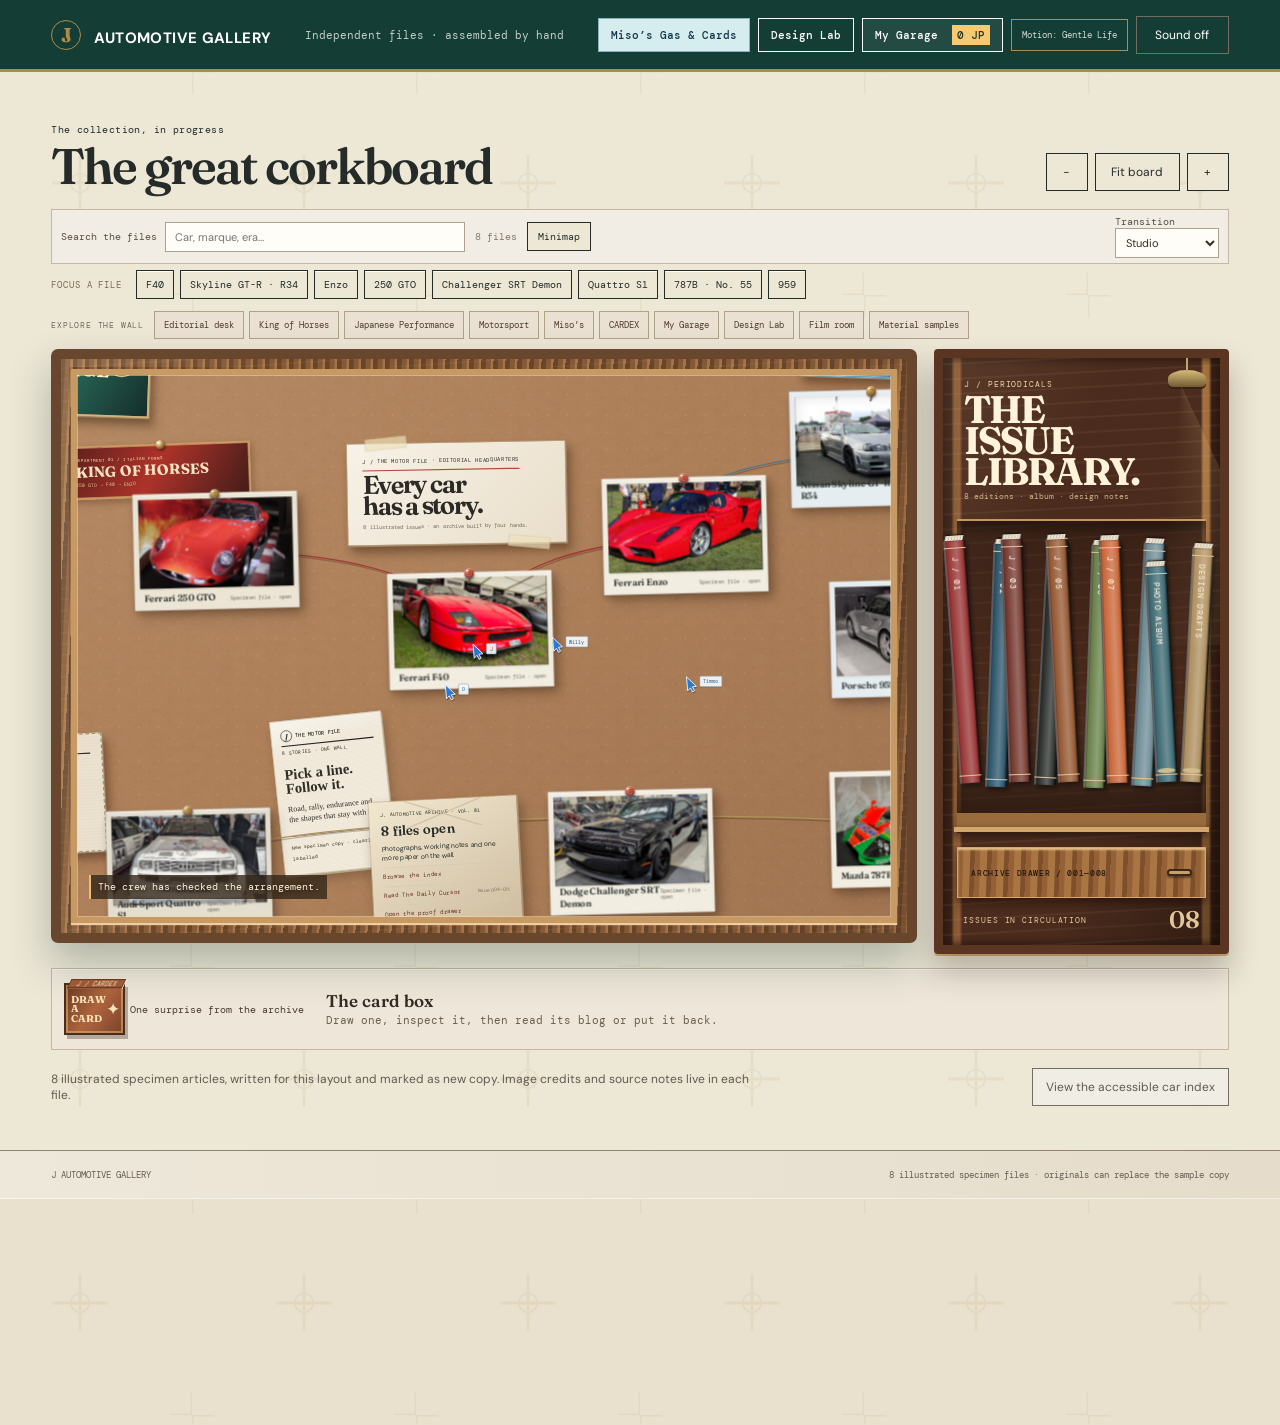
==== commit c9b7f88a: "Improve CARDEX text contrast and publish cards" ====
--- a/index.html
+++ b/index.html
@@ -8,12 +8,12 @@
     <title>J Automotive Gallery — Automotive files & CARDEX</title>
     <link rel="preconnect" href="https://upload.wikimedia.org" />
     <link rel="preconnect" href="https://commons.wikimedia.org" />
-    <link rel="stylesheet" href="./style.css?v=4.7.4" />
-    <link rel="stylesheet" href="./app.css?v=4.7.4" />
+    <link rel="stylesheet" href="./style.css?v=4.7.5" />
+    <link rel="stylesheet" href="./app.css?v=4.7.5" />
   </head>
   <body>
     <main id="app" aria-live="off"></main>
-    <script type="module" src="./app.js?v=4.7.4"></script>
+    <script type="module" src="./app.js?v=4.7.5"></script>
   </body>
 </html>
 
--- a/app.css
+++ b/app.css
@@ -1 +1 @@
-.board-surface{background-color:#a6754f;background-image:radial-gradient(ellipse at 17% 16%,rgba(255,244,222,.16),transparent 43%),radial-gradient(ellipse at 84% 78%,rgba(76,43,20,.11),transparent 45%),url("./cork-tile-OQBE7LV4.svg");background-size:auto,auto,512px 341px;background-repeat:no-repeat,no-repeat,repeat;background-position:center,center,0 0}.board-surface:before{opacity:.2;background:radial-gradient(ellipse at 20% 22%,transparent 0 2px,rgba(75,46,24,.1) 2.5px,transparent 4px) 0 0/53px 47px,linear-gradient(112deg,rgba(255,249,233,.1),transparent 32%,rgba(102,66,34,.04))}.archive-minimap{background-color:#a6754f;background-image:url("./cork-tile-OQBE7LV4.svg");background-size:128px 85px;background-repeat:repeat;background-position:0 0}.cardex-overlay{--global-light:0deg;position:fixed;inset:0;z-index:500;display:grid;place-items:center;padding:clamp(10px,3vh,28px);background:#1b1916c2;backdrop-filter:blur(5px);-webkit-backdrop-filter:blur(5px);perspective:1400px}.cardex-overlay[hidden]{display:none}.cardex-workbench{width:min(1320px,100%);max-height:min(94dvh,1000px);overflow:auto;padding:clamp(16px,3vw,34px);background:#e9e3d7;border:1px solid #f7f2e8;box-shadow:0 26px 80px #100d0a90,0 2px #fff8 inset;color:#27251f;animation:cardex-arrive .42s cubic-bezier(.2,.8,.2,1) both}@keyframes cardex-arrive{0%{opacity:0;transform:translateY(18px) rotateX(2deg) scale(.985)}to{opacity:1;transform:translateY(0) rotateX(0) scale(1)}}.cardex-header{display:flex;justify-content:space-between;align-items:center;gap:18px;padding-bottom:15px;border-bottom:1px solid #bdb4a5}.cardex-header .eyebrow{margin:0 0 5px;color:#7a6f60}.cardex-header h2{margin:0;font:600 clamp(26px,4vw,42px)/1 var(--serif);letter-spacing:-.04em}.cardex-header h2 span{font:italic 500 .48em var(--serif);color:#8f3934;letter-spacing:0}.cardex-header>button,.cardex-card-actions button{border:1px solid #888071;background:#f5f1e8;padding:9px 12px;font:10px var(--mono);color:#413b32}.cardex-controls{display:flex;align-items:center;justify-content:space-between;gap:18px;padding:12px 0;color:#665d51;font:10px var(--mono)}.cardex-controls p{margin:0}.cardex-controls label{display:flex;align-items:center;gap:8px;white-space:nowrap}.cardex-controls input{width:120px;accent-color:#317fc3}.cardex-controls output{min-width:30px;color:#286b9e}.cardex-grid{display:grid;grid-template-columns:repeat(auto-fit,minmax(min(100%,205px),1fr));gap:22px 18px;padding:5px 2px 18px}.cardex-entry{--px:50%;--py:45%;--rx:0deg;--ry:0deg;--foil-light:0deg;--glitter-on:.38;perspective:1100px;min-width:0}.cardex-card{position:relative;aspect-ratio:2.5/3.5;transform-style:preserve-3d;transform:rotateX(var(--rx)) rotateY(var(--ry));transition:transform .18s ease-out;filter:drop-shadow(0 12px 12px #30271c38);cursor:crosshair;outline:none}.cardex-entry.is-flipped .cardex-card{transform:rotateX(var(--rx)) rotateY(calc(180deg + var(--ry)))}.cardex-face{position:absolute;inset:0;overflow:hidden;border-radius:9px;backface-visibility:hidden;-webkit-backface-visibility:hidden;border:1px solid #fff8}.cardex-front{isolation:isolate;background:#181c1e}.cardex-front>img{position:absolute;inset:0;width:100%;height:100%;object-fit:cover;filter:saturate(.86) contrast(1.05);transform:scale(1.025)}.cardex-front:after{content:"";position:absolute;inset:0;z-index:1;background:linear-gradient(180deg,#10141612 18%,#10141605 42%,#0d1110de),linear-gradient(135deg,#fff4 0,transparent 24%,transparent 76%,#0004);pointer-events:none}.cardex-print-grain{position:absolute;inset:0;z-index:2;opacity:.16;mix-blend-mode:soft-light;background-image:url("data:image/svg+xml,%3Csvg xmlns='http://www.w3.org/2000/svg' width='120' height='120'%3E%3Cfilter id='grain'%3E%3CfeTurbulence type='fractalNoise' baseFrequency='.72' numOctaves='3' stitchTiles='stitch'/%3E%3C/filter%3E%3Crect width='100%25' height='100%25' filter='url(%23grain)' opacity='.45'/%3E%3C/svg%3E")}.cardex-foil{position:absolute;inset:-28%;z-index:3;opacity:.48;mix-blend-mode:screen;pointer-events:none;transform:rotate(calc(var(--foil-light) + var(--global-light)));background:linear-gradient(112deg,transparent 26%,color-mix(in srgb,var(--foil-accent) 65%,white) 37%,#fff 42%,var(--foil-metal) 47%,transparent 55%),linear-gradient(155deg,transparent 30%,#fff8 49%,transparent 68%);mask-image:radial-gradient(ellipse at var(--px) var(--py),#000 0 20%,transparent 76%);transition:opacity .15s}.cardex-entry[data-foil=starburst] .cardex-foil{background:repeating-conic-gradient(from 8deg at 50% 40%,#fff0 0 8deg,color-mix(in srgb,var(--foil-accent) 56%,white) 8.6deg 9.3deg,#fff0 10deg 18deg),linear-gradient(110deg,transparent 35%,#fff9 48%,transparent 58%);mask-image:radial-gradient(ellipse at var(--px) var(--py),#000 0 25%,transparent 78%)}.cardex-entry[data-foil=grid] .cardex-foil{background:linear-gradient(115deg,transparent 28%,#fff 48%,transparent 57%),repeating-linear-gradient(0deg,#fff0 0 11px,#c3f1ff62 12px 13px),repeating-linear-gradient(90deg,#fff0 0 11px,#70c5e254 12px 13px)}.cardex-entry[data-foil=engraved] .cardex-foil{background:repeating-radial-gradient(ellipse at 75% 25%,#fff0 0 7px,#f7e1ab55 8px 9px,transparent 10px 14px),linear-gradient(108deg,transparent 32%,#fff 47%,transparent 56%)}.cardex-entry[data-foil=chrome] .cardex-foil{background:linear-gradient(115deg,#fff0 24%,#e6f7ffb0 37%,#fff 43%,#68747a9c,#fff 53%,#fff0 67%)}.cardex-entry[data-foil=lightning] .cardex-foil{background:linear-gradient(130deg,transparent 0 36%,#fff0 38%,#fff 40%,var(--foil-accent) 42%,#fff 44%,transparent 46%),linear-gradient(48deg,transparent 52%,#fff9 54%,transparent 58%)}.cardex-entry[data-foil=prism] .cardex-foil{background:linear-gradient(110deg,#ff5f5f88,#f5d26388,#77e2c988,#72a9f388,#d18beb88);filter:hue-rotate(calc(var(--foil-light) + var(--global-light)))}.cardex-entry[data-foil=screenprint] .cardex-foil{background:radial-gradient(circle at 25% 35%,#f3c65f99 0 3px,transparent 4px),radial-gradient(circle at 64% 65%,#7ed2b088 0 3px,transparent 4px),linear-gradient(118deg,transparent 34%,#fff 48%,transparent 59%);background-size:22px 22px,20px 20px,100% 100%}.cardex-glitter{position:absolute;inset:0;z-index:4;opacity:var(--glitter-on);pointer-events:none;background:radial-gradient(circle at var(--px) var(--py),#fff9 0 1px,transparent 2px),radial-gradient(circle at calc(var(--px) + 17%) calc(var(--py) - 13%),var(--foil-metal) 0 1px,transparent 2px),radial-gradient(circle at calc(var(--px) - 11%) calc(var(--py) + 19%),#fff 0 1px,transparent 2px);mix-blend-mode:screen}.cardex-clearcoat{position:absolute;inset:0;z-index:5;pointer-events:none;border-radius:inherit;box-shadow:inset 0 1px #fff9,inset 1px 0 #fff5,inset -1px 0 #0004,inset 0 -1px #0007;background:linear-gradient(145deg,#fff2,transparent 23%,transparent 77%,#0002)}.cardex-edition,.cardex-name{position:absolute;z-index:6;left:13px;right:12px;color:#fff;text-shadow:0 1px 4px #000b}.cardex-edition{top:12px;display:flex;justify-content:space-between;align-items:start;gap:5px;font:8px var(--mono);letter-spacing:.06em}.cardex-edition b{color:var(--foil-metal);text-align:right}.cardex-name{bottom:14px}.cardex-name small{font:8px var(--mono);letter-spacing:.12em;color:#ffffffad}.cardex-name h3{font:600 clamp(18px,2vw,24px)/.95 var(--serif);margin:5px 0 7px}.cardex-name h3 em{color:var(--foil-metal);font-weight:500}.cardex-name>span{font:9px/1.35 var(--mono);color:#f4f0e6d9}.cardex-edge{position:absolute;z-index:7;inset:0;border-radius:inherit;box-shadow:inset 0 0 0 1px #fff6,2px 2px #292824aa;pointer-events:none}.cardex-back{display:flex;flex-direction:column;align-items:center;justify-content:center;gap:7px;background:radial-gradient(circle at 50% 35%,#4a5559,#171d20 68%);color:#f3efe3;font:9px var(--mono);letter-spacing:.07em;transform:rotateY(180deg);box-shadow:inset 0 0 0 5px #bf9f5c55,inset 0 0 0 8px #202326}.cardex-back-mark{display:grid;place-items:center;width:56px;height:56px;border:1px solid var(--foil-metal);border-radius:50%;color:var(--foil-metal);font:40px var(--serif);box-shadow:0 0 24px color-mix(in srgb,var(--foil-metal) 35%,transparent)}.cardex-back b{font-weight:500}.cardex-back small{color:#c5c0b6}.cardex-back-foil{position:absolute;inset:10px;border:1px solid #ffffff1c;border-radius:5px;background:repeating-linear-gradient(135deg,transparent 0 9px,#fff05 10px 11px);pointer-events:none}.cardex-back-number{position:absolute;bottom:20px;color:var(--foil-metal)}.cardex-card-actions{display:flex;flex-wrap:wrap;gap:5px;margin-top:10px}.cardex-card-actions button{flex:1;padding:7px 5px;background:#f6f2e8;font-size:8px;white-space:nowrap}.cardex-entry.is-inspecting .cardex-card{filter:drop-shadow(0 16px 15px #30271c58) drop-shadow(0 0 9px color-mix(in srgb,var(--foil-accent) 40%,transparent))}.cardex-entry.is-inspecting .cardex-foil{opacity:.9}.cardex-entry.is-keyboard-focused .cardex-card{outline:2px solid #2878d4;outline-offset:4px}.cardex-footnote{margin:2px 0 0;border-top:1px solid #c6bdaf;padding-top:10px;color:#71685c;font:9px/1.5 var(--mono)}body.cardex-is-open{overflow:hidden}@media(max-width:650px){.cardex-controls{align-items:flex-start;flex-direction:column;gap:8px}.cardex-grid{grid-template-columns:repeat(2,minmax(0,1fr));gap:14px 10px}.cardex-card-actions button{font-size:7px;padding:7px 3px}.cardex-workbench{max-height:96dvh}.cardex-header h2 span{display:block;margin-top:4px}}@media(prefers-reduced-motion:reduce){.cardex-workbench{animation:none}.cardex-card{transition:none}}.cardex-card,.cardex-entry.is-inspecting .cardex-card{filter:none}.cardex-face{box-shadow:0 12px 18px #30271c44}.board-frame{background-color:#a6754f;background-image:url("./cork-tile-OQBE7LV4.svg");background-size:256px 170.5px;background-repeat:repeat}.cardex-workbench{background:#e8e3d5}.cardex-grid{grid-template-columns:repeat(auto-fit,minmax(min(100%,225px),1fr));gap:24px 18px}.cardex-card{aspect-ratio:2.5/3.5}.cardex-front{display:flex;flex-direction:column;padding:10px;border:6px solid #d6b65b;border-radius:14px;background:linear-gradient(155deg,color-mix(in srgb,var(--foil-accent) 31%,#f7e9bd),#f7f0d9 42%,color-mix(in srgb,var(--foil-accent) 19%,#e0d4b4));box-shadow:inset 0 0 0 2px #fff9,inset 0 0 0 5px #896e3366,0 12px 20px #35271955;color:#20221f}.cardex-front:after{content:none}.tcg-card-inset{position:absolute;inset:2px;border:1px solid #fff9;border-radius:7px;pointer-events:none}.tcg-topline,.tcg-heading,.tcg-photo-caption,.tcg-bottomline{position:relative;z-index:6;display:flex;align-items:center;justify-content:space-between;gap:6px}.tcg-topline{font:8px var(--mono);letter-spacing:.08em;color:#554b39;min-height:16px}.tcg-rank{display:flex;align-items:center;gap:4px;color:#423922}.tcg-rank b{font:700 15px var(--serif)}.tcg-rank i{font-size:12px;color:var(--foil-accent)}.tcg-heading{align-items:end;min-height:42px;padding:1px 0 6px;border-bottom:1px solid #907b4c}.tcg-heading h3{margin:0;font:700 clamp(16px,1.6vw,21px)/.95 var(--serif);letter-spacing:-.035em}.tcg-type{padding:3px 5px;border:1px solid #9b844f;border-radius:20px;background:#fff9;font:7px var(--mono);white-space:nowrap;color:#5f4b30}.tcg-image{position:relative;z-index:1;flex:none;height:42%;overflow:hidden;border:3px solid #d1b05c;box-shadow:0 1px #fff8,inset 0 0 0 1px #654e2e;background:#302d28}.tcg-image>img{display:block;width:100%;height:100%;object-fit:cover;filter:saturate(1.05) contrast(1.03)}.tcg-image>.cardex-print-grain,.tcg-image>.cardex-foil,.tcg-image>.cardex-glitter,.tcg-image>.cardex-clearcoat{inset:0}.tcg-image>.cardex-foil{inset:-27%;opacity:.55}.tcg-image>.cardex-glitter{opacity:var(--glitter-on)}.tcg-photo-caption{padding:3px 2px 5px;font:7px var(--mono);color:#62573e;border-bottom:1px solid #9b885f;letter-spacing:.02em}.tcg-photo-caption span:last-child{max-width:47%;overflow:hidden;text-overflow:ellipsis;white-space:nowrap}.tcg-moves{z-index:6;position:relative;display:flex;flex:1;flex-direction:column;justify-content:center;min-height:0}.tcg-move{display:grid;grid-template-columns:22px 1fr;align-items:center;gap:5px;padding:6px 1px;border-bottom:1px solid #b9a97f}.tcg-move:last-child{border-bottom:0}.tcg-move-mark{display:grid;place-items:center;width:19px;height:19px;border-radius:50%;border:2px solid #fff9;box-shadow:0 0 0 1px #826c3a;background:var(--foil-accent);color:#fff;font-size:9px}.tcg-move b{display:block;font:700 11px/1.1 var(--serif);color:#2f2920}.tcg-move p{margin:2px 0 0;font:8px/1.25 var(--mono);color:#4f493d}.tcg-bottomline{border-top:2px solid #8f7a4b;padding-top:4px;font:7px var(--mono);color:#5c513b;letter-spacing:.02em}.tcg-bottomline b{color:#372b1b}.cardex-front .cardex-edge{border-radius:7px;box-shadow:inset 0 0 0 1px #fff5;z-index:8}.cardex-back{border:6px solid #d6b65b;border-radius:14px}.cardex-entry.is-inspecting .cardex-front{box-shadow:inset 0 0 0 2px #fff9,inset 0 0 0 5px #896e3366,0 18px 29px #35271977}@media(max-width:650px){.cardex-grid{grid-template-columns:repeat(2,minmax(0,1fr));gap:13px 9px}.cardex-front{padding:6px;border-width:4px}.tcg-topline{font-size:6px}.tcg-heading{min-height:34px}.tcg-heading h3{font-size:14px}.tcg-type{font-size:6px}.tcg-image{height:39%;border-width:2px}.tcg-photo-caption,.tcg-bottomline{font-size:6px}.tcg-move{grid-template-columns:14px 1fr;gap:3px;padding:3px 0}.tcg-move-mark{width:13px;height:13px;font-size:7px;border-width:1px}.tcg-move b{font-size:9px}.tcg-move p{font-size:6px;line-height:1.2}.cardex-back{border-width:4px}}.cardex-creature-card .cardex-front{border:3px solid color-mix(in srgb,var(--foil-metal) 76%,white);border-radius:14px;background:radial-gradient(circle at 50% 35%,color-mix(in srgb,var(--foil-accent) 55%,#15202a),#101719 78%);box-shadow:inset 0 0 0 3px #fff4,0 9px 22px #16222d55}.cardex-creature-card .tcg-image{inset:17% 8% 25%;border:2px solid color-mix(in srgb,var(--foil-metal) 78%,white);border-radius:50% 50% 12px 12px;overflow:hidden;box-shadow:0 0 22px color-mix(in srgb,var(--foil-accent) 54%,transparent)}.cardex-creature-card .tcg-image img{width:100%;height:100%;object-fit:cover}.cardex-creature-card .tcg-move-mark{color:var(--foil-metal)}.cardex-creature-card .tcg-stage{font-weight:800;letter-spacing:.16em}.tcg-photo-caption{display:grid;grid-template-columns:1fr;gap:2px;padding:3px 2px 5px;line-height:1.15}.tcg-photo-caption span{max-width:100%;overflow:hidden;text-overflow:ellipsis;white-space:nowrap}.tcg-photo-caption span:last-child{text-align:left}.cardex-creature-card .tcg-image{inset:0;align-self:center;width:84%;height:34%;border-radius:12px}.cardex-creature-card .tcg-photo-caption{position:relative;inset:auto;min-height:30px}.card-draw-shelf{display:flex;align-items:center;gap:14px;margin:14px 0 0;padding:10px 12px;border:1px solid #c3b7a2;background:#eee7d9;box-shadow:inset 0 1px #fff9}.card-draw-shelf p{margin:0;color:#6b5d4c;font:11px/1.5 var(--mono)}.card-draw-shelf p b{font:600 17px var(--serif);color:#342d24}.card-draw-box{position:relative;display:grid;grid-template-columns:58px auto;align-items:center;gap:8px;min-width:204px;text-align:left;border:0;background:none;padding:4px 8px 4px 0;transition:transform .25s}.card-draw-box:hover{transform:translateY(-3px)}.card-draw-lid{position:absolute;left:3px;top:0;width:55px;height:9px;background:#9d5935;border:1px solid #643a26;transform:skew(-26deg);font:6px var(--mono);color:#fce6c2;text-align:center}.card-draw-face{display:flex;align-items:center;justify-content:space-between;width:61px;height:52px;padding:5px;color:#f9e4b5;background:linear-gradient(125deg,#653923,#ae653e 50%,#7b422b);border:2px solid #4a2c1e;box-shadow:3px 4px #412c2355,inset 0 0 0 2px #e2ae6599}.card-draw-face b{font:700 10px/.95 var(--serif)}.card-draw-face i{font-size:17px}.card-draw-box>small{font:10px/1.3 var(--mono);color:#493b2d}.cardex-draw-result{display:flex;align-items:center;justify-content:space-between;gap:18px;margin:4px 0 14px;padding:10px 14px;border:1px solid #b59d64;background:linear-gradient(95deg,#f8f0d9,#e9ddbe);box-shadow:inset 0 1px #fff9}.cardex-draw-result[hidden]{display:none}.cardex-draw-result>div:first-child{display:grid;gap:3px}.cardex-draw-result small{font:8px var(--mono);letter-spacing:.1em;color:#806746}.cardex-draw-result b{font:600 20px var(--serif)}.cardex-draw-result span{font:10px var(--mono);color:#675d4e}.cardex-draw-result>div:last-child{display:flex;gap:7px}.cardex-draw-result button{padding:8px 10px;border:1px solid #8c7857;background:#f9f4e8;font:10px var(--mono)}.cardex-overlay.is-draw-mode .cardex-grid{display:flex;justify-content:center}.cardex-overlay.is-draw-mode .cardex-entry:not(.is-drawn){display:none}.cardex-overlay.is-draw-mode .cardex-entry.is-drawn{width:min(300px,100%)}.cardex-overlay.is-draw-mode .cardex-entry.is-drawn .cardex-card{animation:card-draw-reveal .55s cubic-bezier(.18,.8,.2,1) both}@keyframes card-draw-reveal{0%{opacity:0;translate:0 36px;rotate:-5deg}to{opacity:1;translate:0 0;rotate:0deg}}@media(max-width:600px){.card-draw-shelf{padding:8px}.card-draw-box{min-width:152px}.card-draw-shelf p{font-size:9px}.cardex-draw-result{flex-wrap:wrap}.cardex-draw-result b{font-size:17px}}@media(prefers-reduced-motion:reduce){.card-draw-box{transition:none}.cardex-overlay.is-draw-mode .cardex-entry.is-drawn .cardex-card{animation:none}}.material-lab{position:relative;overflow:hidden;margin:0 0 18px;border:1px solid #718287;background:#14222a;box-shadow:0 8px 22px #1f29252b,inset 0 1px #f9ffff6b;color:#f3eee3}.material-lab-head{position:relative;z-index:2;display:flex;align-items:center;gap:16px;flex-wrap:wrap;padding:10px 14px;background:linear-gradient(90deg,#10212bea,#17313bd8);border-bottom:1px solid #ffffff42;backdrop-filter:blur(7px)}.material-lab-head>div{display:grid;min-width:170px;margin-right:auto}.material-lab-head small{font:8px var(--mono);letter-spacing:.13em;color:#80c9d4}.material-lab-head b{font:600 21px var(--serif);line-height:1.1}.material-lab-head span{font:9px var(--mono);color:#d3ddd7}.material-lab-head label{display:grid;gap:3px;font:9px var(--mono);text-transform:uppercase;letter-spacing:.06em;color:#c4d6d7}.material-lab-head select{min-width:152px;padding:7px 8px;border:1px solid #9fc0c46e;border-radius:2px;background:#f8f4e9;color:#1e3438;font:11px var(--mono)}.material-lab-head input[type=range]{width:95px;accent-color:#8bd7d8}.material-lab-head>button{padding:7px 9px;border:1px solid #a0c4c6;background:#203d45;color:#e8f6f3;font:9px var(--mono);text-transform:uppercase;letter-spacing:.04em}.material-lab-advanced{position:relative;z-index:2;display:flex;align-items:center;flex-wrap:wrap;gap:17px;padding:9px 14px;background:#e8efea;color:#1c3e45;border-bottom:1px solid #8db1b0}.material-lab-advanced[hidden]{display:none}.material-lab-advanced label{display:grid;gap:2px;font:9px var(--mono);text-transform:uppercase}.material-lab-advanced input{width:95px;accent-color:#398697}.material-lab-advanced select{padding:4px;border:1px solid #87a6a7;background:#fff;color:#263f42;font:10px var(--mono)}.cardex-overlay .cardex-grid{position:relative;isolation:isolate;background:radial-gradient(ellipse 60% 44% at 50% 13%,color-mix(in srgb,var(--material-ambient,#7fb7b8) 19%,transparent),transparent 80%);transition:background .4s}.cardex-overlay .material-card-ambient{position:absolute;inset:0;width:100%;height:100%;opacity:.16;pointer-events:none;z-index:0;filter:blur(12px)}.cardex-overlay .cardex-entry{position:relative;z-index:1}#material-canvas{display:block;width:100%;height:230px;touch-action:none;cursor:crosshair}.material-preset-strip{position:absolute;z-index:3;left:0;right:0;bottom:0;display:grid;grid-template-columns:repeat(8,minmax(0,1fr));height:54px;border-top:2px solid #ffffffac}.material-preset-strip[hidden]{display:none}.material-preset-strip button{display:flex;align-items:end;justify-content:center;padding:0 2px 5px;border:0;border-right:1px solid #ffffff8a;background:linear-gradient(0deg,#07141abb,transparent 75%);color:#faffff;font:8px var(--mono);letter-spacing:.04em;text-shadow:0 1px 2px #000}.material-preset-strip button:last-child{border-right:0}.material-preset-strip button[aria-pressed=true]{box-shadow:inset 0 0 0 2px #e6ffec,inset 0 0 0 4px #10212a}.material-lab-fallback{padding:35px;color:#fff;font:12px var(--mono);background:linear-gradient(110deg,#356773,#ab7359,#486e76)}.material-lab-fallback[hidden]{display:none}@media(max-width:700px){.material-lab-head{gap:9px;padding:8px}.material-lab-head>div{width:100%}.material-lab-head b{font-size:17px}.material-lab-head input[type=range]{width:70px}#material-canvas{height:184px}.material-preset-strip{height:54px}.material-preset-strip button{font-size:7px}}@media(prefers-reduced-motion:reduce){#material-canvas{cursor:default}}.board-shell{background:radial-gradient(ellipse at 18% 7%,#fff8ea 0,transparent 42%),radial-gradient(ellipse at 85% 76%,#b59a74 0,transparent 47%),repeating-linear-gradient(90deg,#ede5d6 0 36px,#e9e0d0 36px 37px)}.board-window{position:relative}.board-window>.board-status{left:28px;bottom:24px;z-index:10;pointer-events:none}.board-photo-car{position:absolute}.wall-index{display:flex;align-items:center;gap:6px;overflow-x:auto;scrollbar-width:thin;padding:0 0 11px;margin:-4px 0 0;white-space:nowrap}.wall-index>span{font:9px var(--mono);letter-spacing:.1em;color:#796955;margin-right:8px;flex:none}.wall-index button{flex:none;border:1px solid #a9987c;background:#f5efdf;padding:7px 9px;font:10px var(--mono);color:#514538;box-shadow:inset 0 1px #fff}.wall-index button:hover,.wall-index button:focus-visible,.wall-index button[aria-current=true]{background:#2e3431;color:#f8f0dd;border-color:#2e3431;transform:translateY(-2px)}.board-photo-car.is-reviewed{z-index:7;box-shadow:5px 12px 25px #2d1e1269,0 0 0 3px #f3d298}.crew.is-reviewing{animation:none;opacity:1;transform:none;transition:left .48s cubic-bezier(.18,.8,.23,1),top .48s cubic-bezier(.18,.8,.23,1),opacity .2s;box-shadow:2px 5px 8px #17120d80,0 0 0 3px #fff7}.board-status{max-width:340px;padding:5px 7px;background:#322619c9;border-left:2px solid #e9bf73;line-height:1.4}.article-shell{background-color:var(--edition-paper,#eee9dd);background-attachment:fixed}.article-shell .magazine{background:transparent}.article-shell[data-edition=ferrari-f40]{background-image:linear-gradient(138deg,transparent 0 66%,#bd293311 66.15% 67%,transparent 67.15%),repeating-linear-gradient(0deg,transparent 0 52px,#3b303009 53px 54px),radial-gradient(ellipse at 76% 5%,#e6433920,transparent 38%)}.article-shell[data-edition=nissan-r34]{background-image:linear-gradient(#23799516 1px,transparent 1px),linear-gradient(90deg,#23799516 1px,transparent 1px),radial-gradient(circle at 74% 13%,#9cd2de48,transparent 40%);background-size:38px 38px,38px 38px,auto}.article-shell[data-edition=ferrari-enzo]{background-image:linear-gradient(136deg,transparent 0 58%,#d94c311a 58.1% 61%,transparent 61.1%),linear-gradient(43deg,transparent 0 23%,#667f8218 23.1% 25%,transparent 25.1%),radial-gradient(circle at 83% 10%,#fff 0,transparent 39%)}.article-shell[data-edition=ferrari-250-gto]{background-image:repeating-radial-gradient(circle at 90% 18%,#9f6b3114 0 1px,transparent 2px 11px),linear-gradient(118deg,#fff6 0,transparent 45%,#bf9c5d1b 100%)}.article-shell[data-edition=dodge-demon]{background-image:repeating-linear-gradient(132deg,#ffffff07 0 2px,transparent 2px 19px),radial-gradient(ellipse at 80% 9%,#b9752530,transparent 42%),linear-gradient(90deg,#161514 0,#292621 49%,#1d1b19)}.article-shell[data-edition=audi-quattro-s1]{background-image:repeating-linear-gradient(135deg,transparent 0 66px,#63853518 67px 70px,transparent 71px 117px),repeating-linear-gradient(0deg,#2b34260a 0 1px,transparent 2px 7px),radial-gradient(circle at 84% 6%,#b4c47035,transparent 42%)}.article-shell[data-edition=mazda-787b]{background-image:radial-gradient(circle at 15% 10%,#e56b2e22 0 2px,transparent 3px),radial-gradient(circle at 72% 20%,#2d936922 0 2px,transparent 3px),linear-gradient(128deg,transparent 0 62%,#e56b2e13 62.1% 64%,transparent 64.1%),radial-gradient(ellipse at 90% 5%,#26755229,transparent 45%);background-size:22px 22px,28px 28px,auto,auto}.article-shell[data-edition]{background-position:center top;background-size:cover;background-repeat:no-repeat}.article-shell[data-edition=ferrari-f40]{background-image:url("./bg-ferrari-f40-EKLVCVPX.svg")}.article-shell[data-edition=nissan-r34]{background-image:url("./bg-nissan-r34-6PV6KMNO.svg")}.article-shell[data-edition=ferrari-enzo]{background-image:url("./bg-ferrari-enzo-TYGYYK4L.svg")}.article-shell[data-edition=ferrari-250-gto]{background-image:url("./bg-ferrari-250-gto-TMBLFQ3H.svg")}.article-shell[data-edition=dodge-demon]{background-image:url("./bg-dodge-demon-U42EXGKG.svg")}.article-shell[data-edition=audi-quattro-s1]{background-image:url("./bg-audi-quattro-s1-TCNGMMKI.svg")}.article-shell[data-edition=mazda-787b]{background-image:url("./bg-mazda-787b-T2W64CIO.svg")}.mazda-theme .cover-title h1,.mazda-theme .cover-title .eyebrow,.mazda-theme .cover-title .standfirst{color:#202522}.cardex-workbench{display:flex;flex-direction:column;background:radial-gradient(ellipse at 12% 2%,#fff8e5,transparent 42%),repeating-linear-gradient(0deg,#e8e1d2 0 28px,#e3dacb 29px 30px);box-shadow:0 26px 80px #100d0a90,0 2px #fff8 inset}.cardex-header{order:0}.cardex-controls{order:1}.cardex-crew-note{order:2;display:flex;align-items:center;gap:12px;padding:9px 12px;margin:0 0 8px;border:1px solid #bca987;background:linear-gradient(100deg,#e9d9b5,#f6edda 52%,#e5d5b8);box-shadow:0 2px 4px #50402c1a}.crew-note-mark{flex:none;padding:5px 8px;background:#273c3a;color:#fff1d5;font:9px var(--mono);letter-spacing:.08em}.cardex-crew-note p{margin:0;font:11px/1.4 var(--mono);color:#493e2e}.cardex-crew-note.is-pulsing{animation:crew-note-reaction .38s ease-out}@keyframes crew-note-reaction{50%{box-shadow:0 0 0 4px #df9d4a66}}.cardex-draw-result{order:3}.cardex-grid{order:4}.cardex-footnote{order:5}.cardex-workbench .material-lab{order:6;margin:16px 0 0}.cardex-workbench .material-lab:before{content:"OPTIONAL MATERIAL STUDY";position:absolute;right:10px;top:8px;z-index:5;font:8px var(--mono);letter-spacing:.1em;color:#b9d2cd;pointer-events:none}.cardex-grid{grid-template-columns:repeat(auto-fit,minmax(min(100%,280px),1fr));padding:15px 2px 20px;background:radial-gradient(ellipse at 48% 3%,#bd965f30,transparent 68%)}.tcg-heading h3{font-size:clamp(17px,1.35vw,20px)}.tcg-image{height:38%}.tcg-move{padding:4px 1px}.tcg-move p{font-size:8px;line-height:1.2;display:-webkit-box;-webkit-line-clamp:2;-webkit-box-orient:vertical;overflow:hidden}.cardex-entry{transition:transform .25s}.cardex-entry:hover{transform:translateY(-4px)}.card-draw-box:hover .card-draw-lid,.card-draw-box:focus-visible .card-draw-lid{transform:translateY(-6px) rotate(-7deg) skew(-26deg)}.card-draw-lid{transform-origin:left bottom;transition:transform .3s cubic-bezier(.2,.8,.2,1)}@media(max-width:650px){.wall-index{margin-top:1px}.wall-index button{padding:8px 10px}.cardex-crew-note{align-items:flex-start}.cardex-crew-note p{font-size:9px}}@media(max-width:500px){.cardex-grid{grid-template-columns:minmax(0,300px);justify-content:center}.tcg-heading h3{font-size:19px}.tcg-image{height:40%}.tcg-move p{font-size:8px}}@media(prefers-reduced-motion:reduce){.board-photo-car.is-reviewed,.cardex-entry:hover,.wall-index button:hover{transform:none}.crew.is-reviewing,.card-draw-lid,.cardex-entry{transition:none}.cardex-crew-note.is-pulsing{animation:none}.article-shell{background-attachment:scroll}}.story-copy .essay-heading{margin:2.2em 0 .8em;padding-top:.55em;border-top:1px solid currentColor;color:var(--ink);font:650 clamp(21px,2.4vw,31px)/1.08 var(--serif);letter-spacing:-.04em}.theme-r34 .story-copy .essay-heading,.theme-audi .story-copy .essay-heading,.theme-demon .story-copy .essay-heading,.theme-mazda .story-copy .essay-heading{font-family:var(--mono);letter-spacing:-.045em}.story-copy .essay-heading+p{margin-top:0}.article-toolbar .edition-fx-trigger{margin-left:auto;background:var(--edition-accent);border-color:var(--edition-accent);color:#fff;font-weight:700;box-shadow:3px 3px #0002}.article-toolbar .edition-fx-trigger:hover,.article-toolbar .edition-fx-trigger:focus-visible{filter:brightness(1.12);transform:translateY(-2px)}.edition-effect{position:fixed;inset:0;z-index:450;overflow:hidden;pointer-events:none;isolation:isolate}.edition-effect-piece{position:absolute;display:block;opacity:0;will-change:transform,opacity}.edition-effect[data-effect=ferrari-f40] .edition-effect-piece{top:-20vh;left:calc(-25vw + var(--piece)*17vw);width:8vw;height:140vh;background:linear-gradient(90deg,#a8242bba,#f46a55dd 46%,#fff4df88 50%,#a8242bd1 60%,#a8242b88);box-shadow:9px 0 #331c1a66;clip-path:polygon(0 0,100% 0,77% 100%,0 100%)}.edition-effect[data-effect=nissan-r34] .edition-effect-piece{top:calc(15vh + var(--piece)*8vh);left:calc(8vw + var(--piece)*13vw);width:30vw;aspect-ratio:1;border:2px solid #239ac5a8;border-radius:50%;box-shadow:0 0 0 18px #5cb5d51c,0 0 0 37px #2c95b520,inset 0 0 0 1px #d9ffffb0;background:linear-gradient(90deg,transparent calc(50% - 1px),#1382a879 50%,transparent calc(50% + 1px)),linear-gradient(transparent calc(50% - 1px),#1382a879 50%,transparent calc(50% + 1px))}.edition-effect[data-effect=ferrari-enzo] .edition-effect-piece{top:-5vh;left:calc(-20vw + var(--piece)*21vw);width:42vw;height:110vh;background:linear-gradient(135deg,#e86e55cf,#ae2d2fb0 46%,#f5e9cf66 48%,#51606393 51%,#30404899);clip-path:polygon(0 0,100% 18%,55% 100%,4% 72%);box-shadow:8px 9px #2b34334d}.edition-effect[data-effect=ferrari-250-gto] .edition-effect-piece{top:calc(10vh + var(--piece)*8vh);left:calc(8vw + var(--piece)*11vw);width:27vw;aspect-ratio:1.3;border:7px double #9d713bb8;border-radius:50%;box-shadow:0 0 0 18px #f2d6a02e,inset 0 0 0 16px #b4823c22;background:radial-gradient(circle,#f7e8c955,transparent 68%)}.edition-effect[data-effect=dodge-demon] .edition-effect-piece{top:calc(20vh + var(--piece)*10vh);left:calc(20vw + var(--piece)*10vw);width:11vw;aspect-ratio:1;border-radius:50%;background:radial-gradient(circle,#fff1a6 0 13%,#ef9a23 20% 50%,#9b4216 66%,transparent 72%);box-shadow:0 0 18px #f6a52bbd,0 0 80px #f6a52b99;filter:blur(.3px)}.edition-effect[data-effect=audi-quattro-s1] .edition-effect-piece{top:calc(-5vh + var(--piece)*13vh);left:calc(-13vw + var(--piece)*13vw);width:26vw;height:26vh;border:1px solid #555e4c70;background:repeating-linear-gradient(0deg,#25352e3d 0 1px,#eee9d9db 2px 11px);box-shadow:8px 9px #87a24793;clip-path:polygon(0 0,100% 0,100% 84%,88% 100%,0 100%)}.edition-effect[data-effect=mazda-787b] .edition-effect-piece{top:calc(5vh + var(--piece)*4vh);left:calc(-25vw + var(--piece)*18vw);width:46vw;height:95vh;border-radius:48% 52% 39% 61%;background:radial-gradient(circle at 35% 45%,transparent 0 19%,#ed702f9e 20% 45%,transparent 46%),radial-gradient(circle at 68% 64%,#9ac743ba 0 26%,transparent 27%);mix-blend-mode:screen;filter:blur(7px)}@media(max-width:700px){.article-toolbar .edition-fx-trigger{margin-left:0;flex-basis:100%}.edition-effect[data-effect=ferrari-250-gto] .edition-effect-piece{width:54vw}.edition-effect[data-effect=dodge-demon] .edition-effect-piece{width:24vw}.edition-effect[data-effect=nissan-r34] .edition-effect-piece{width:60vw}}@media(prefers-reduced-motion:reduce){.article-toolbar .edition-fx-trigger{transition:none}.edition-effect{display:none}}.proof-registration{position:absolute;inset:10px 10px 39px;z-index:5;pointer-events:none;color:var(--edition-accent,#9f302c);opacity:0}.proof-registration i{position:absolute;width:25px;height:25px;border-color:currentColor;border-style:solid;border-width:0}.proof-registration i:nth-child(1){left:-7px;top:-7px;border-left-width:2px;border-top-width:2px}.proof-registration i:nth-child(2){right:-7px;top:-7px;border-right-width:2px;border-top-width:2px}.proof-registration i:nth-child(3){left:-7px;bottom:-7px;border-left-width:2px;border-bottom-width:2px}.proof-registration i:nth-child(4){right:-7px;bottom:-7px;border-right-width:2px;border-bottom-width:2px}.proof-registration span{position:absolute;left:12px;bottom:12px;padding:4px 6px;background:#f6f1e9e6;border:1px solid currentColor;font:8px var(--mono);letter-spacing:.08em;box-shadow:2px 3px #17130e24}.article-shell[data-edition=porsche-959]{background-image:url("./bg-porsche-959-QC75W6HS.svg")}.edition-effect[data-effect=porsche-959] .edition-effect-piece{top:calc(5vh + var(--piece)*8vh);left:calc(7vw + var(--piece)*11vw);width:25vw;aspect-ratio:1;border:1px solid #4f859bbb;border-radius:50%;background:linear-gradient(90deg,transparent calc(50% - 1px),#4f859b88 50%,transparent calc(50% + 1px)),linear-gradient(transparent calc(50% - 1px),#4f859b88 50%,transparent calc(50% + 1px));box-shadow:0 0 0 10px #dce9e630,0 0 0 20px #759eac24}.photo-shuffle{height:clamp(340px,51vw,650px);padding:19px 23px 0;background:linear-gradient(146deg,#d7cdbd,#f0eadc 40%,#b9aa95);border:1px solid #a99d89;box-shadow:0 18px 35px #24191030,inset 0 1px #fff9;overflow:hidden;color:#29251f}.shuffle-stack{position:relative;height:calc(100% - 57px);perspective:1000px}.shuffle-card{position:absolute;inset:0 12px 8px 0;margin:0;padding:10px 10px 7px;background:#f7f3e9;border:1px solid #b9ad9b;transform-origin:55% 75%;box-shadow:4px 12px 25px #160e0b4f,inset 0 1px #fff;display:flex;flex-direction:column;gap:6px}.shuffle-card[data-position=front]{z-index:2;transform:translate(0) rotate(-.5deg)}.shuffle-card[data-position=back]{z-index:1;transform:translate(18px,11px) rotate(2deg);filter:saturate(.84)}.shuffle-card img{display:block;width:100%;height:calc(100% - 31px);object-fit:contain;background:#25231f;border:1px solid #49443d}.shuffle-card figcaption{font:10px/1.3 var(--mono);color:#51483d;overflow:hidden;text-overflow:ellipsis;white-space:nowrap}.shuffle-card.is-unavailable img{opacity:0}.shuffle-card.is-unavailable:after{content:"Photograph unavailable \b7  source link below";position:absolute;left:50%;top:48%;translate:-50% -50%;color:#f3ebd9;font:11px var(--mono);text-align:center}.shuffle-controls{height:57px;display:flex;align-items:center;justify-content:space-between;gap:12px;border-top:1px solid #76695680}.shuffle-count{font:10px var(--mono);letter-spacing:.05em;color:#5f5143}.shuffle-next{border:1px solid #4e4538;background:#272c2a;color:#f4ead5;padding:9px 12px;font:700 11px var(--mono);box-shadow:2px 3px #1b17183b}.shuffle-next:hover,.shuffle-next:focus-visible{background:var(--edition-accent,#9e332e);transform:translateY(-2px)}.shuffle-next:disabled{opacity:.6;cursor:wait}.shuffle-live{position:absolute;width:1px;height:1px;overflow:hidden;clip-path:inset(50%)}.shuffle-labels{display:flex;justify-content:space-between;margin:10px 0;color:var(--edition-ink,#51483d);font:9px var(--mono);text-transform:uppercase;letter-spacing:.08em}@media(max-width:700px){.photo-shuffle{height:315px;padding:11px 12px 0}.shuffle-stack{height:calc(100% - 52px)}.shuffle-controls{height:52px}.shuffle-count{font-size:8px}.shuffle-next{font-size:9px;padding:8px}}@media(prefers-reduced-motion:reduce){.shuffle-next:hover{transform:none}}.masthead-actions{display:flex;align-items:center;gap:8px}.garage-open{border:1px solid currentColor;background:#244b43;color:#fff;padding:9px 12px;font:700 11px var(--mono);white-space:nowrap}.garage-open:hover{background:#326c5f}.garage-jp{margin-left:7px;padding:3px 5px;background:#f4cb72;color:#23332c}.mag-header .garage-open{background:#f4cb72;color:#24231f;border-color:#f4cb72}.garage-is-open{overflow:hidden}.collector-quiz{margin:48px 0 58px;max-width:960px;position:relative;overflow:hidden;padding:clamp(20px,4vw,38px);background:linear-gradient(135deg,#133d3b,#195954 72%,#327e6d);color:#f5f0df;box-shadow:10px 12px #a6b8a3,0 24px 35px #1a302b35}.collector-quiz:before{content:"";position:absolute;right:-60px;top:-105px;width:300px;height:300px;border:1px solid #d8edcf55;border-radius:50%;box-shadow:0 0 0 42px #e8e5b309,0 0 0 85px #d8edcf12;pointer-events:none}.quiz-kicker{position:relative;display:flex;justify-content:space-between;gap:15px;border-bottom:1px solid #d8edcf66;padding-bottom:13px;font:700 10px var(--mono);letter-spacing:.1em}.quiz-kicker span{font-weight:400;color:#d4e0d3}.quiz-intro,.quiz-results{position:relative;display:flex;justify-content:space-between;align-items:end;gap:28px;padding-top:25px}.quiz-intro h2,.quiz-results h2{margin:0 0 10px;font:600 clamp(34px,5vw,55px)/1 var(--serif)}.quiz-intro p,.quiz-results p{max-width:590px;line-height:1.6}.quiz-intro small{font:11px var(--mono);color:#f4cb72}.collector-quiz button{border:1px solid #f4cb72;background:#f4cb72;color:#163f3c;padding:11px 16px;font:700 11px var(--mono)}.collector-quiz button:hover{background:#ffe3a1}.quiz-form fieldset{border:0;padding:24px 0 0;margin:0}.quiz-form legend{font:500 clamp(20px,3vw,29px)/1.3 var(--serif);max-width:750px}.quiz-choice{display:flex;align-items:center;gap:12px;padding:12px;margin-top:8px;border:1px solid #b8d4c685;background:#ecfff00d;cursor:pointer}.quiz-choice:hover,.quiz-choice:focus-within{background:#ecfff021}.quiz-choice input{accent-color:#f4cb72}.quiz-choice-letter{display:grid;place-items:center;width:25px;height:25px;flex:none;background:#e9f1de;color:#16463f;font:700 11px var(--mono)}.quiz-choice.is-correct{border-color:#b2e9a1;background:#387c51}.quiz-choice.is-incorrect{border-color:#ffab94;background:#994c43}.quiz-action-row{display:flex;align-items:center;gap:18px;padding-top:16px;font:10px var(--mono);color:#d7e4d7}.quiz-feedback{margin-top:18px;border-left:4px solid #f4cb72;padding:14px 17px;background:#09272488}.quiz-feedback.is-correct{border-color:#a8e199}.quiz-feedback.is-incorrect{border-color:#ffac91}.quiz-feedback p{margin:8px 0 10px;line-height:1.5}.quiz-feedback a{display:inline-block;margin-right:18px;color:#ffe4a7}.quiz-result-seal{width:98px;height:98px;flex:none;display:flex;align-items:baseline;justify-content:center;border:3px double #f4cb72;border-radius:50%;font:600 50px var(--serif);color:#f4cb72}.quiz-result-seal small{font:13px var(--mono)}.quiz-loading{font:12px var(--mono)}.garage-overlay[hidden]{display:none}.garage-overlay{position:fixed;inset:0;z-index:100;background:#0c1b1bcf;display:flex;justify-content:center;align-items:stretch;padding:clamp(8px,2vw,24px);backdrop-filter:blur(5px)}.garage-panel{width:min(1260px,100%);height:100%;display:flex;flex-direction:column;overflow:hidden;background:#e9e7dc;color:#182b2a;border:1px solid #82928a;box-shadow:0 24px 80px #0716179e}.garage-header{display:flex;justify-content:space-between;align-items:center;padding:20px clamp(18px,3vw,36px);background:#142e2e;color:#f2efdc;border-bottom:5px solid #d8ac5b}.garage-header small,.garage-eyebrow,.garage-section-heading>span{font:700 10px var(--mono);letter-spacing:.13em}.garage-header h2{font:600 clamp(28px,3vw,42px)/1 var(--serif);margin:5px 0 0}.garage-header button{border:1px solid #d8ac5b;color:#f6edcf;background:transparent;padding:9px 12px;font:11px var(--mono)}.garage-body{overflow:auto;padding:clamp(16px,3vw,34px);scrollbar-color:#6f8d81 #e9e7dc}.garage-body section{margin-bottom:34px}.garage-hero{--hero:#175a53;display:grid;grid-template-columns:auto 1fr auto;align-items:center;gap:25px;padding:27px;color:#fff8e4;background:radial-gradient(circle at 90% -10%,#f4ce755c,transparent 38%),linear-gradient(120deg,#123c39,var(--hero));box-shadow:6px 6px #c7b9a0}.garage-hero[data-material=carbon]{--hero:#293747}.garage-hero[data-material=aluminum]{--hero:#6a7e87}.garage-hero[data-material=glass]{--hero:#2f7790}.garage-hero[data-material=velvet]{--hero:#593b6a}.garage-hero[data-material=titanium]{--hero:#54647a}.garage-profile-mark{position:relative;width:76px;height:76px;display:grid;place-items:center;border:1px solid #f4ce75;border-radius:50%;font:600 36px var(--serif);background:#ffffff13}.garage-cat{position:absolute;right:-8px;bottom:-8px;width:28px;height:24px;background:#e9c982;border-radius:45% 45% 35% 35%;box-shadow:0 2px 5px #0b20205c}.garage-cat:before,.garage-cat:after{content:"";position:absolute;top:-7px;border-left:6px solid transparent;border-right:6px solid transparent;border-bottom:10px solid #e9c982}.garage-cat:before{left:0}.garage-cat:after{right:0}.garage-cat b:before,.garage-cat b:after{content:"";position:absolute;top:11px;width:3px;height:3px;background:#2b3030;border-radius:50%}.garage-cat b:before{left:8px}.garage-cat b:after{right:8px}.garage-hero h3{font:600 clamp(27px,3vw,40px)/1 var(--serif);margin:7px 0}.garage-hero p{max-width:570px;line-height:1.5;margin:0;color:#dfebe2}.garage-balance{text-align:right}.garage-balance b{display:block;font:600 45px var(--serif);color:#f4ce75}.garage-balance small{font:700 12px var(--mono);padding-left:5px}.garage-balance span{font:9px var(--mono);color:#e0e8df}.garage-stats{display:grid;grid-template-columns:repeat(4,1fr);gap:1px;background:#9eaca4;border:1px solid #9eaca4;margin:16px 0 36px}.garage-stats>div{background:#f6f4e9;padding:16px}.garage-stats b{display:block;font:600 28px var(--serif)}.garage-stats span{font:10px var(--mono);color:#58675f}.garage-section-heading{max-width:750px;margin-bottom:18px}.garage-section-heading>span{color:#1d756a}.garage-section-heading h3{font:600 clamp(27px,3vw,39px)/1.1 var(--serif);margin:6px 0}.garage-section-heading p{font:14px/1.55 DM Sans,sans-serif;color:#53605a;margin:0}.garage-cabinet,.garage-packs,.garage-binder,.garage-catalog,.garage-settings{border-top:1px solid #91a39a;padding-top:24px}.garage-favorites,.garage-binder-grid,.garage-reveal-cards{display:grid;grid-template-columns:repeat(auto-fill,minmax(200px,1fr));gap:16px}.garage-empty{border:1px dashed #91a39a;padding:22px;font:12px/1.5 var(--mono);color:#65776d;background:#f5f4e9;grid-column:1/-1}.garage-series{display:grid;grid-template-columns:repeat(auto-fit,minmax(175px,1fr));gap:9px}.garage-series-ticket{--s1:#744a37;--s2:#d8aa72;min-height:132px;text-align:left;display:flex;flex-direction:column;padding:13px;border:1px solid #ffffff78;background:linear-gradient(145deg,var(--s1),var(--s2));color:#fff9eb;box-shadow:2px 4px #1d2e2b30}.garage-series-ticket[aria-pressed=true]{outline:3px solid #1b756a;outline-offset:2px}.garage-series-ticket small{font:9px var(--mono);letter-spacing:.1em}.garage-series-ticket b{font:600 20px/1.05 var(--serif);margin:10px 0 6px}.garage-series-ticket span{font:10px/1.3 DM Sans,sans-serif}.garage-series-ticket em{font:9px var(--mono);margin-top:auto;padding-top:11px}.garage-series-ticket:has(em):hover{filter:brightness(1.08)}.garage-series-ticket[data-palette=carbon]{--s1:#222c36;--s2:#536d76}.garage-series-ticket[data-palette=rosso]{--s1:#881f29;--s2:#db633b}.garage-series-ticket[data-palette=rally]{--s1:#39502e;--s2:#b3ad46}.garage-series-ticket[data-palette=night]{--s1:#1d2456;--s2:#8f4e7b}.garage-series-ticket[data-palette=azure]{--s1:#174d79;--s2:#42a9c2}.garage-series-ticket[data-palette=amber]{--s1:#784225;--s2:#d49b42}.garage-series-ticket[data-palette=cobalt]{--s1:#183e87;--s2:#5b8bd1}.garage-pack-table{--p1:#8b262b;--p2:#db6640;display:grid;grid-template-columns:minmax(210px,.75fr) 1.25fr;gap:25px;align-items:stretch;margin-top:20px;padding:16px;background:#f8f4e9;border:1px solid #adb8ad}.garage-pack-table[data-palette=rally]{--p1:#334c2d;--p2:#afa83e}.garage-pack-table[data-palette=night]{--p1:#1b2759;--p2:#8d4e77}.garage-pack-table[data-palette=azure]{--p1:#124672;--p2:#4bb6c6}.garage-pack-table[data-palette=amber]{--p1:#6d381d;--p2:#d8a13a}.garage-pack-table[data-palette=carbon]{--p1:#202931;--p2:#6c7781}.garage-pack-table[data-palette=cobalt]{--p1:#173c85;--p2:#6b9bd2}.garage-pack-art,.garage-opened-pack{min-height:226px;display:flex;flex-direction:column;justify-content:space-between;padding:20px;position:relative;overflow:hidden;color:#fff9e6;background:linear-gradient(135deg,var(--p1),var(--p2));box-shadow:6px 7px #263d3b37}.garage-pack-art:after,.garage-opened-pack:after{content:"J";position:absolute;right:-12px;bottom:-75px;font:600 260px var(--serif);opacity:.12;transform:rotate(-16deg)}.garage-pack-art span,.garage-pack-art small,.garage-opened-pack span{font:10px var(--mono);z-index:1}.garage-pack-art b,.garage-opened-pack b{font:600 clamp(30px,4vw,53px)/.95 var(--serif);max-width:340px;z-index:1}.garage-pack-info h4{font:600 28px var(--serif);margin:5px 0}.garage-pack-info p{font:13px/1.5 DM Sans,sans-serif;color:#48534d}.garage-odds{border-top:1px solid #bdc8bc;border-bottom:1px solid #bdc8bc;padding:10px 0}.garage-odds b,.garage-odds span{display:block}.garage-odds span{font:10px/1.6 var(--mono);margin-top:3px}.garage-pack-actions{display:flex;flex-wrap:wrap;gap:8px}.garage-pack-actions button,.garage-profile-form button,.garage-backup button,.garage-import,.garage-catalog-row button,.garage-card-actions button,.garage-pack-result>button,.garage-import-preview button{border:1px solid #1d6359;background:#1b6258;color:#fff;padding:9px 11px;font:700 10px var(--mono)}.garage-pack-actions button:hover,.garage-profile-form button:hover,.garage-backup button:hover,.garage-card-actions button:hover{background:#2b8578}.garage-panel button:disabled{opacity:.5;cursor:not-allowed}.garage-pack-result[hidden],.garage-import-preview[hidden]{display:none}.garage-pack-result{padding:22px;margin-top:15px;background:#d9e5db;border:1px solid #93a99a}.garage-opened-pack{min-height:110px;margin-bottom:16px;--p1:#224c4b;--p2:#539b80}.garage-opened-pack b{font-size:30px}.garage-opened-pack p{margin:0;z-index:1}.garage-card{--rim:#b7aa90;min-width:0;padding:6px;background:#fcf9f0;border:3px solid var(--rim);border-radius:12px;box-shadow:2px 6px 14px #1b2d2730;transition:transform .2s,box-shadow .2s}.garage-card:hover{transform:translateY(-3px);box-shadow:4px 10px 18px #1b2d2740}.garage-card[data-rarity=R]{--rim:#6687b2}.garage-card[data-rarity=SR]{--rim:#8a6eba}.garage-card[data-rarity=SSR]{--rim:#b258a1}.garage-card[data-rarity=UR]{--rim:#d6a53d}.garage-card[data-rarity=XR]{--rim:#67bdb2;background:linear-gradient(145deg,#fffaf0,#e3f9f2,#f9e7f3)}.garage-card-image{position:relative;height:135px;overflow:hidden;background:#21313a;border-radius:6px 6px 0 0}.garage-card-image img{width:100%;height:100%;object-fit:cover;display:block}.garage-card-image span{position:absolute;right:7px;top:7px;background:#f9f3df;color:#222c2b;border:1px solid var(--rim);padding:4px 6px;font:700 10px var(--mono)}.garage-card-copy{padding:10px 8px;min-height:120px}.garage-card-copy small{font:8px/1.35 var(--mono);text-transform:uppercase;color:#4c746b}.garage-card-copy h4{font:600 21px/1.05 var(--serif);margin:7px 0}.garage-card-copy p{font:10px/1.4 DM Sans,sans-serif;color:#67716a;margin:0}.garage-card-actions{display:flex;flex-wrap:wrap;gap:5px;padding:0 7px 7px}.garage-card-actions button{padding:6px;font-size:9px;background:#e8e9dd;color:#1f4b43}.garage-filter{display:flex;align-items:center;gap:8px;font:10px var(--mono);margin:0 0 14px}.garage-filter select{padding:7px;background:#fff;border:1px solid #a3b5a7}.garage-catalog-list{border:1px solid #9cad9d;background:#f6f5ea}.garage-catalog-row{display:grid;grid-template-columns:56px minmax(130px,1fr) minmax(120px,1fr) auto;align-items:center;gap:12px;padding:8px 12px;border-bottom:1px solid #c5d1c4}.garage-catalog-row:last-child{border:0}.garage-catalog-row b{font:600 13px DM Sans,sans-serif}.garage-catalog-row small{color:#637168}.rarity-pill{border:1px solid #6e9a89;color:#1d534b;text-align:center;padding:4px;font:700 10px var(--mono)}.rarity-pill[data-rarity=XR]{background:#bdeae0}.rarity-pill[data-rarity=UR]{background:#f7dda1}.rarity-pill[data-rarity=SSR]{background:#f2c9e3}.garage-profile-form{display:grid;grid-template-columns:repeat(3,minmax(0,1fr));gap:12px;align-items:end;background:#f6f5ea;border:1px solid #a7b4a6;padding:17px}.garage-profile-form label{display:flex;flex-direction:column;gap:5px;font:10px var(--mono)}.garage-profile-form input,.garage-profile-form select{width:100%;padding:9px;border:1px solid #9baea0;background:#fff;color:#25332f;font:13px DM Sans,sans-serif}.garage-profile-form button{min-height:38px}.garage-backup{display:flex;flex-wrap:wrap;gap:9px;margin-top:13px}.garage-import{position:relative;cursor:pointer}.garage-import input{position:absolute;inset:0;width:100%;height:100%;opacity:0;cursor:pointer}.garage-import-preview,.garage-storage-warning,.garage-error{padding:12px;margin:12px 0;background:#fff3d1;border-left:4px solid #bc8433;font:12px/1.5 DM Sans,sans-serif}.garage-error{background:#ffe0db;border-color:#ac4236}.garage-fineprint{max-width:800px;font:11px/1.5 var(--mono);color:#627067}@media(max-width:740px){.garage-hero{grid-template-columns:auto 1fr}.garage-balance{grid-column:1/-1;text-align:left;border-top:1px solid #b9d1c1;padding-top:12px}.garage-pack-table{grid-template-columns:1fr}.garage-profile-form{grid-template-columns:repeat(2,minmax(0,1fr))}.garage-catalog-row{grid-template-columns:45px 1fr auto}.garage-catalog-row small{display:none}.garage-series{grid-template-columns:repeat(2,minmax(0,1fr))}.garage-stats{grid-template-columns:repeat(2,1fr)}}@media(max-width:520px){.masthead-actions{gap:4px}.masthead .garage-open{font-size:9px;padding:7px}.masthead .garage-jp{display:none}.mag-header .garage-open{font-size:9px;padding:7px}.garage-overlay{padding:0}.garage-header{padding:12px 15px}.garage-body{padding:14px}.garage-hero{gap:13px;padding:17px}.garage-profile-mark{width:54px;height:54px;font-size:27px}.garage-series-ticket{min-height:122px}.garage-card-image{height:120px}.garage-favorites,.garage-binder-grid,.garage-reveal-cards{grid-template-columns:repeat(2,minmax(0,1fr));gap:8px}.garage-card-copy{min-height:135px}.garage-card-copy h4{font-size:18px}.garage-card-copy p{font-size:9px}.garage-profile-form{grid-template-columns:1fr}.quiz-intro,.quiz-results{display:block}.quiz-intro button,.quiz-results button{margin-top:18px}.quiz-kicker span{display:none}.quiz-action-row{align-items:start;flex-direction:column}.collector-quiz{margin:36px 0;padding:20px}.garage-catalog-row{gap:5px;padding:7px}.garage-catalog-row button{font-size:8px;padding:6px}}@media(prefers-reduced-motion:reduce){.garage-card{transition:none}.garage-overlay{backdrop-filter:none}}@media(min-width:741px){.garage-series{grid-template-columns:repeat(4,minmax(0,1fr))}}.garage-pack-art{isolation:isolate;border:1px solid #fff8;clip-path:polygon(0 0,100% 0,100% 94%,96% 100%,4% 100%,0 94%)}.garage-pack-art:before{content:"";position:absolute;inset:0;z-index:0;pointer-events:none;opacity:.45;background:repeating-linear-gradient(112deg,transparent 0 24px,#fff4 24px 27px,transparent 27px 50px)}.garage-pack-table[data-palette=rosso] .garage-pack-art:before{background:linear-gradient(130deg,transparent 0 54%,#f3c26c7a 54% 55%,transparent 55% 58%,#fff5 58% 59%,transparent 59%),repeating-linear-gradient(90deg,transparent 0 58px,#250f1670 58px 61px)}.garage-pack-table[data-palette=rally] .garage-pack-art:before{background:radial-gradient(circle,#fff9 1.3px,transparent 1.8px) 0 0/9px 9px,linear-gradient(145deg,transparent 50%,#b8312e9c 50% 58%,transparent 58%)}.garage-pack-table[data-palette=night] .garage-pack-art:before{background:repeating-linear-gradient(22deg,transparent 0 27px,#e8b15a80 28px 30px,transparent 31px 70px),radial-gradient(circle at 65% 24%,#fff7,transparent 23%)}.garage-pack-table[data-palette=azure] .garage-pack-art:before{background:repeating-linear-gradient(0deg,transparent 0 18px,#a6e8f084 18px 20px),linear-gradient(120deg,transparent 0 65%,#fff8 66% 67%,transparent 67%)}.garage-pack-table[data-palette=amber] .garage-pack-art:before{background:repeating-linear-gradient(90deg,transparent 0 21px,#15111266 21px 35px,transparent 35px 75px),linear-gradient(160deg,transparent 0 60%,#ffe5a88c 60% 61%,transparent 61%)}.garage-pack-table[data-palette=cobalt] .garage-pack-art:before{background:repeating-linear-gradient(45deg,transparent 0 15px,#c8e3ff6a 15px 17px,transparent 17px 40px)}.garage-pack-table[data-palette=carbon] .garage-pack-art:before{background:repeating-linear-gradient(45deg,#0a111588 0 3px,transparent 3px 12px),repeating-linear-gradient(-45deg,#d0e1e244 0 3px,transparent 3px 12px)}.garage-pack-art>span,.garage-pack-art>b,.garage-pack-art>small{position:relative;z-index:2}.garage-pack-art>span{letter-spacing:.18em}.garage-pack-art>small{border-top:1px solid #fff8;padding-top:8px}.garage-binder-grid .garage-card{position:relative;box-shadow:0 0 0 4px #ffffff89,3px 9px 15px #1b2d2730}.garage-binder-grid .garage-card:after{content:"";position:absolute;inset:2px;border-radius:9px;pointer-events:none;background:linear-gradient(112deg,#fff9,transparent 20% 63%,#fff4 78%,transparent 90%);opacity:.24}.garage-binder-grid .garage-card:hover:after{opacity:.43}.garage-merch{border-top:1px solid #91a39a;padding-top:24px}.garage-merch-grid{display:grid;grid-template-columns:repeat(auto-fit,minmax(190px,1fr));gap:10px}.garage-merch-item{background:#f8f6e9;border:1px solid #a9b7ad;padding:7px;display:grid;grid-template-columns:66px 1fr;gap:11px;min-height:105px;box-shadow:3px 4px #afbeb3}.garage-merch-item img{width:66px;height:88px;object-fit:cover;border:4px solid #244562}.garage-merch-item[data-palette=rosso] img{border-color:#af3540}.garage-merch-item[data-palette=rally] img{border-color:#ba642d}.garage-merch-item[data-palette=night] img{border-color:#304f87}.garage-merch-item[data-palette=azure] img{border-color:#2a92ad}.garage-merch-item[data-palette=amber] img{border-color:#b17a30}.garage-merch-item small{font:8px/1.35 var(--mono);color:#547b75}.garage-merch-item b{display:block;font:600 18px/1.1 var(--serif);margin-top:6px}.garage-merch>p{font:10px/1.5 var(--mono);color:#627870}.garage-merch>button{background:#244b43;color:#fff;border:1px solid #244b43;padding:10px 13px;font:700 10px var(--mono)}.garage-card{--card-paper:#f7f1df;--card-ink:#243233;--card-line:#c6b88d;--photo-filter:saturate(.88) contrast(1.04);--photo-position:center;background:var(--card-paper);border-color:var(--rim);overflow:hidden;isolation:isolate;box-shadow:0 1px #fff9 inset,2px 3px color-mix(in srgb,var(--rim) 55%,#4a4436),5px 11px 18px #21302d3d}.garage-card-image{isolation:isolate;border:1px solid var(--card-line);height:155px}.garage-card-image img{filter:var(--photo-filter);object-position:var(--photo-position);transition:scale .65s cubic-bezier(.2,.7,.2,1)}.garage-card:hover .garage-card-image img{scale:1.055}.garage-card-image:before{content:"";position:absolute;z-index:2;inset:0;pointer-events:none;background:var(--art-overlay,linear-gradient(transparent 60%,#10171c77));mix-blend-mode:var(--art-blend,normal)}.garage-card-image:after{content:"";position:absolute;z-index:3;inset:0;pointer-events:none;border:var(--art-border,0);background:var(--art-grain,none);opacity:var(--art-opacity,.45)}.garage-card-copy{position:relative;color:var(--card-ink);background:var(--copy-bg,transparent);border-top:3px solid var(--card-line)}.garage-card-copy:before{content:attr(data-series);position:absolute;right:7px;top:4px;font:700 6px var(--mono);opacity:.2}.garage-card-copy small{color:color-mix(in srgb,var(--card-ink) 65%,white)}.garage-card-copy h4{letter-spacing:-.045em}.garage-card-copy p{color:color-mix(in srgb,var(--card-ink) 65%,white)}.garage-card[data-series=king-of-horses]{--card-paper:#f5ead8;--card-ink:#5e2428;--card-line:#ba5145}.garage-card[data-series=group-b]{--card-paper:#e9ecd7;--card-ink:#304328;--card-line:#81a041}.garage-card[data-series=endurance]{--card-paper:#182b29;--card-ink:#f3e6c6;--card-line:#e58d43}.garage-card[data-series=japanese-era]{--card-paper:#e5eef0;--card-ink:#173e5c;--card-line:#438fb1}.garage-card[data-series=drag-design]{--card-paper:#2e2724;--card-ink:#f2d4a3;--card-line:#c77b32}.garage-card[data-rarity=N]{--photo-filter:saturate(.86) contrast(1.04);--art-grain:repeating-linear-gradient(0deg,#fff1 0 1px,transparent 1px 5px)}.garage-card[data-rarity=R]{--photo-filter:saturate(1.1) contrast(1.09);--art-overlay:linear-gradient(138deg,#ffffff29,transparent 34% 66%,#21366f6b);--art-grain:linear-gradient(115deg,transparent 30%,#fff7 46%,transparent 56%)}.garage-card[data-rarity=SR]{--photo-filter:saturate(1.16) contrast(1.09);--art-overlay:linear-gradient(160deg,#7146ae5e,transparent 43%,#0619279b);--art-grain:repeating-linear-gradient(120deg,transparent 0 9px,#fff4 10px,transparent 11px 18px)}.garage-card[data-rarity=SSR]{--photo-filter:saturate(1.18) contrast(1.12);--art-overlay:radial-gradient(circle at 70% 25%,#feebf783,transparent 42%),linear-gradient(145deg,#662d68a8,transparent 54%,#15162e9c);--art-grain:linear-gradient(112deg,transparent 20%,#fff9 35%,transparent 50%)}.garage-card[data-rarity=UR]{--photo-filter:saturate(1.15) contrast(1.2);--art-overlay:linear-gradient(125deg,#f6b24147,transparent 25% 64%,#0e1c2ed9);--art-grain:repeating-linear-gradient(127deg,transparent 0 16px,#e2c46d69 17px,transparent 19px 32px)}.garage-card[data-rarity=XR]{--photo-filter:saturate(1.22) contrast(1.13);--art-overlay:conic-gradient(from 115deg at 80% 20%,#60bcd059,#df7bd068,#f1d9744d,#4fa6c078,#60bcd059);--art-blend:screen;--art-grain:linear-gradient(110deg,transparent 30%,#fff 48%,transparent 57%),repeating-linear-gradient(43deg,transparent 0 12px,#ffffff4a 13px,transparent 14px 25px)}.garage-card[data-template$="01"]{--photo-position:34% 50%;--art-border:2px solid #fff8}.garage-card[data-template$="01"] .garage-card-image{clip-path:polygon(0 0,100% 0,100% 88%,88% 100%,0 100%)}.garage-card[data-template$="02"]{--photo-position:68% 48%;--art-overlay:linear-gradient(90deg,#111b249e 0 15%,transparent 52%),linear-gradient(0deg,#101b229c,transparent 45%)}.garage-card[data-template$="02"] .garage-card-image{border-left:8px solid var(--card-line)}.garage-card[data-template$="03"]{--photo-position:52% 34%;--art-grain:repeating-linear-gradient(0deg,#fff2 0 1px,transparent 1px 8px),repeating-linear-gradient(90deg,#fff2 0 1px,transparent 1px 8px)}.garage-card[data-template$="03"] .garage-card-image{border:5px double var(--card-line)}.garage-card[data-template$="04"]{--photo-position:45% 63%;--art-overlay:linear-gradient(135deg,transparent 0 37%,color-mix(in srgb,var(--card-line) 70%,transparent) 38% 40%,transparent 41%),linear-gradient(0deg,#10151c96,transparent 55%)}.garage-card[data-template$="04"] .garage-card-image{clip-path:polygon(0 0,93% 0,100% 14%,100% 100%,0 100%)}.garage-card[data-template$="05"]{--photo-position:60% 50%;--art-grain:repeating-linear-gradient(135deg,transparent 0 17px,#fff4 18px,transparent 20px 36px)}.garage-card[data-template$="05"] .garage-card-image{border-top:8px solid var(--card-line);border-bottom:4px solid var(--card-line)}.garage-card[data-rarity=N] .garage-card-image:after{opacity:.16}.garage-card[data-rarity=R] .garage-card-image:after{opacity:.3}.garage-card[data-rarity=UR],.garage-card[data-rarity=XR]{border-width:4px;box-shadow:0 1px #fff9 inset,0 0 0 2px color-mix(in srgb,var(--rim) 50%,white),6px 13px 20px #17222b6b}@media(prefers-reduced-motion:reduce){.garage-card-image img{transition:none}}.garage-art-study{margin:0 0 18px;border:1px solid #a0b1a2;background:#e4e9df}.garage-art-study summary{cursor:pointer;list-style:none;padding:13px 15px;font:700 11px var(--mono);color:#1c554c}.garage-art-study summary:before{content:"\ff0b";display:inline-block;margin-right:9px;font:16px var(--mono)}.garage-art-study[open] summary:before{content:"\2212"}.garage-art-study summary:focus-visible{outline:3px solid #2878d4;outline-offset:2px}.garage-art-study>p{margin:0;padding:0 15px 12px;color:#52695e;font:11px/1.4 DM Sans,sans-serif}.garage-art-study-grid{display:grid;grid-template-columns:repeat(auto-fill,minmax(148px,1fr));gap:13px;padding:15px;background:#dce5dc;border-top:1px solid #a9b6a9}.garage-art-proof{pointer-events:none}.garage-art-proof .garage-card-image{height:128px}.garage-art-proof .garage-card-copy{min-height:100px}.garage-art-proof .garage-card-copy h4{font-size:16px}.garage-art-proof .garage-card-copy p{font-size:8px}.garage-art-proof .garage-card-copy small{font-size:7px}@media(max-width:520px){.garage-art-study-grid{grid-template-columns:repeat(2,minmax(0,1fr));gap:8px;padding:9px}.garage-art-proof .garage-card-image{height:105px}}html[data-design-active] .board-shell{background:var(--lab-surface);color:var(--lab-text);position:relative;isolation:isolate;transition:background-color .3s,color .3s}html[data-design-active] .board-shell:before{content:"";position:absolute;inset:72px 0 0;z-index:-1;pointer-events:none;background-image:var(--lab-pattern-a),var(--lab-pattern-b);background-size:var(--lab-pattern-size),calc(var(--lab-pattern-size) * 2.1);background-position:0 0,15px 35px;opacity:var(--lab-pattern-opacity);transform:rotate(var(--lab-pattern-angle)) scale(1.4)}html[data-design-active] .board-shell .masthead{background:var(--lab-primary);color:var(--lab-on-primary);border-bottom:3px solid var(--lab-accent);transition:background-color .3s}html[data-design-active] .board-shell .masthead-note{color:var(--lab-on-primary);opacity:.74}html[data-design-active] .board-shell .wordmark span{border-color:var(--lab-accent);color:var(--lab-accent)}html[data-design-active] .board-shell .collection-heading .eyebrow{color:var(--lab-secondary)}html[data-design-active] .board-shell .board-controls button,html[data-design-active] .board-shell .archive-tools button,html[data-design-active] .board-shell .wall-index button{border-color:var(--lab-secondary);color:var(--lab-text);background:var(--lab-surface)}html[data-design-active] .board-shell .board-controls button:hover,html[data-design-active] .board-shell .archive-tools button:hover,html[data-design-active] .board-shell .wall-index button:hover{background:var(--lab-accent);color:#17222f}html[data-design-active] .board-shell .board-window{box-shadow:0 20px 42px color-mix(in srgb,var(--lab-shadow) 29%,transparent)}html[data-design-active] .mag-header{background:var(--lab-primary);color:var(--lab-on-primary);border-bottom:3px solid var(--lab-accent)}html[data-design-active] .mag-header .mag-issue{color:var(--lab-on-primary)}html[data-design-active] .mag-header .back-to-board,html[data-design-active] .mag-header .sound-toggle{color:var(--lab-on-primary);border-color:var(--lab-accent)}html[data-design-active] .garage-panel{background:var(--lab-surface);color:var(--lab-text)}html[data-design-active] .garage-header{background:var(--lab-primary);color:var(--lab-on-primary);border-color:var(--lab-accent)}html[data-design-active] .garage-header button{color:var(--lab-on-primary);border-color:var(--lab-accent)}html[data-design-active] .garage-section-heading>span{color:var(--lab-secondary)}html[data-design-active] .garage-body{background:linear-gradient(145deg,color-mix(in srgb,var(--lab-neutral) 25%,transparent),transparent 65%),var(--lab-surface)}html[data-design-active] .garage-hero{background:radial-gradient(circle at 86% 4%,color-mix(in srgb,var(--lab-highlight) 25%,transparent),transparent 36%),linear-gradient(120deg,var(--lab-primary),var(--lab-secondary));color:var(--lab-on-primary)}html[data-design-active] .garage-hero p{color:var(--lab-on-primary)}html[data-design-active] .garage-balance b{color:var(--lab-highlight)}html[data-design-active] .garage-stats{border-color:var(--lab-secondary)}html[data-design-active] .garage-stats>div{background:color-mix(in srgb,var(--lab-surface) 88%,white)}html[data-design-active] .garage-card{color:#182b2a}html[data-design-active] .collector-quiz{background:linear-gradient(135deg,var(--lab-primary),var(--lab-secondary));color:var(--lab-on-primary)}html[data-design-active] .collector-quiz button{background:var(--lab-accent);border-color:var(--lab-accent);color:#17222f}html[data-design-material=carbon] .board-shell:before,html[data-design-material=carbon] .garage-body{background-blend-mode:multiply}html[data-design-material=aluminum] .garage-panel,html[data-design-material=aluminum] .board-shell{background-image:linear-gradient(100deg,#fff7,transparent 22%,#fff4 35%,transparent 58%)}html[data-design-material=glass] .garage-panel{box-shadow:inset 0 1px #fff8,0 24px 80px #0716179e}html[data-design-material=velvet] .garage-panel{box-shadow:inset 0 0 60px color-mix(in srgb,var(--lab-shadow) 16%,transparent),0 24px 80px #0716179e}html[data-design-material=lacquer] .garage-hero{box-shadow:inset 0 1px #fff8,0 12px 28px #1116}html[data-design-lighting=dusk] .board-shell:before{filter:sepia(.15)}html[data-design-motion=glide]:not(:has(.design-overlay:not([hidden]))) .board-shell:before{animation:lab-drift 28s ease-in-out infinite alternate}html[data-design-motion=flow]:not(:has(.design-overlay:not([hidden]))) .board-shell:before{animation:lab-drift 18s ease-in-out infinite alternate}@keyframes lab-drift{to{background-position:80px 20px,-40px 55px}}.design-lab-open{padding:9px 12px;border:1px solid currentColor;background:transparent;color:inherit;font:700 11px var(--mono);white-space:nowrap}.design-lab-open:hover{background:var(--lab-accent,#d4b46a);color:#17222f}.design-lab-open:active,.garage-open:active,.design-panel button:active{transform:translateY(2px)}body.design-is-open{overflow:hidden}.design-overlay[hidden]{display:none}.design-overlay{position:fixed;inset:0;z-index:101;padding:clamp(7px,2vw,22px);background:#0a181ad9;backdrop-filter:blur(5px);display:flex;justify-content:center}.design-panel{width:min(1400px,100%);display:flex;flex-direction:column;min-height:0;background:#e8e6dc;color:#172d2b;box-shadow:0 24px 80px #03100bbf;border:1px solid #63766d}.design-header{flex:none;display:flex;align-items:center;justify-content:space-between;gap:15px;padding:17px clamp(16px,3vw,30px);background:#142b2b;color:#f7f2e8;border-bottom:4px solid #d3b36f}.design-header small{font:700 9px var(--mono);letter-spacing:.14em;color:#ddc685}.design-header h2{margin:4px 0 0;font:600 clamp(27px,3vw,40px)/1 var(--serif)}.design-header>div:last-child{display:flex;gap:8px}.design-header button{border:1px solid #dcc58d;background:transparent;color:#f7f2e8;padding:9px 11px;font:700 10px var(--mono)}.design-header [data-design-action=apply]{background:#d3b36f;color:#162a27}.design-body{overflow:auto;padding:clamp(15px,2.4vw,28px);scrollbar-color:#8ba69a #e8e6dc}.design-intro{display:flex;justify-content:space-between;gap:25px;border-bottom:1px solid #9aaea4;padding-bottom:19px}.design-intro span{font:700 9px var(--mono);letter-spacing:.12em;color:#2c7567}.design-intro h3{font:600 clamp(27px,3.5vw,44px)/1.05 var(--serif);margin:5px 0}.design-intro p{margin:4px 0;max-width:620px;line-height:1.5}.design-save-state{max-width:230px!important;font:10px/1.5 var(--mono);color:#4b685e}.design-main{display:grid;grid-template-columns:minmax(0,1.06fr) minmax(320px,.94fr);gap:26px;margin-top:22px}.design-controls>section{padding:18px 0;border-top:1px solid #b1c1b6}.design-controls>section:first-child{border:0;padding-top:0}.design-controls h4{display:flex;align-items:center;gap:8px;margin:0 0 12px;font:700 16px DM Sans,sans-serif}.design-controls h4 span{font:9px var(--mono);color:#397566}.design-controls p,.design-help{font:12px/1.5 DM Sans,sans-serif;color:#5a6a60}.design-palette-grid{display:grid;grid-template-columns:repeat(3,minmax(0,1fr));gap:7px}.design-palette-grid button{min-width:0;border:1px solid #abb9ad;text-align:left;padding:6px;background:#f8f6ee;color:#25342f}.design-palette-grid button[aria-pressed=true]{outline:2px solid #287663;outline-offset:1px}.design-palette-grid button i{display:block;height:31px;margin-bottom:5px;background:linear-gradient(112deg,var(--p) 0 54%,var(--s) 54% 79%,var(--a) 79% 92%,var(--n) 92%);border:1px solid #172d2b22}.design-palette-grid button b{display:block;font:700 9px/1.25 var(--mono);overflow-wrap:anywhere}.design-field-grid{display:grid;grid-template-columns:repeat(2,minmax(0,1fr));gap:11px}.design-field-grid label,.design-color-grid label,.design-save-form label{display:flex;flex-direction:column;gap:6px;font:10px var(--mono);text-transform:uppercase}.design-field-grid select,.design-save-form input{width:100%;padding:9px;background:#f7f8f1;border:1px solid #93a99a;color:#21352d;font:12px DM Sans,sans-serif}.design-field-grid input{width:100%;accent-color:#317e70}.design-field-grid output{font:10px var(--mono);color:#426b5c}.design-locks{display:flex;flex-wrap:wrap;gap:7px 13px;margin:9px 0 12px}.design-locks label{font:10px var(--mono)}.design-locks input{accent-color:#367d70}.design-controls button:not(.design-palette-grid button):not(.design-saved-list button){border:1px solid #246e62;padding:9px 12px;background:#246e62;color:#fff;font:700 10px var(--mono)}.design-color-grid{display:grid;grid-template-columns:repeat(4,1fr);gap:8px;margin-bottom:10px}.design-color-grid input{width:100%;height:36px;border:1px solid #738e83;background:#fff;padding:2px}.design-contrast{padding:8px;background:#dcebdd}.design-contrast.low{background:#f9dfc9;color:#713b24}.design-save-form{display:flex;gap:8px;align-items:end}.design-save-form label{flex:1}.design-saved-list{display:grid;grid-template-columns:repeat(2,1fr);gap:5px;margin-top:12px}.design-saved-list>div{display:flex;background:#f7f7ee;border:1px solid #b2c0b3}.design-saved-list button{border:0;background:transparent;padding:7px;font:11px DM Sans,sans-serif;text-align:left}.design-saved-list button:first-child{flex:1}.design-saved-list button:last-child{border-left:1px solid #b2c0b3}.design-portable{display:flex;gap:8px;flex-wrap:wrap;margin-top:12px}.design-portable label{position:relative;border:1px solid #246e62;background:#246e62;color:#fff;padding:9px 12px;font:700 10px var(--mono);cursor:pointer}.design-portable input{position:absolute;inset:0;opacity:0;width:100%;cursor:pointer}.design-message{min-height:17px}.design-preview-column{position:sticky;top:0;align-self:start}.design-preview{border:8px solid #d9d6c7;box-shadow:0 12px 25px #1a302b33;background:var(--preview-surface);color:var(--preview-text);overflow:hidden}.design-preview-art{height:280px;position:relative;overflow:hidden;background:linear-gradient(135deg,var(--preview-primary),var(--preview-secondary));color:var(--preview-on-primary);display:flex;flex-direction:column;justify-content:space-between;padding:22px}.design-preview-art>span,.design-preview-art>small{position:relative;z-index:3;font:9px var(--mono);letter-spacing:.08em}.design-preview-art>b{position:relative;z-index:3;font:600 clamp(37px,4vw,63px)/.92 var(--serif);max-width:390px;text-shadow:0 2px 8px #09131380}.design-preview-pattern{position:absolute;inset:-35%;pointer-events:none;background-size:var(--lab-pattern-size);transform:rotate(var(--lab-pattern-angle));opacity:var(--lab-pattern-opacity)}.design-preview-pattern.primary{background-image:var(--lab-pattern-a)}.design-preview-pattern.secondary{background-image:var(--lab-pattern-b);background-size:calc(var(--lab-pattern-size) * 2.1);opacity:calc(var(--lab-pattern-opacity) * .55)}.design-preview-glaze{position:absolute;inset:0;pointer-events:none;background:linear-gradient(112deg,#ffffff70,transparent 18%,transparent 67%,#ffffff24 85%,transparent);opacity:.6}.design-preview[data-material=carbon] .design-preview-glaze{background:repeating-linear-gradient(45deg,#0006 0 2px,transparent 2px 8px)}.design-preview[data-material=aluminum] .design-preview-glaze{background:linear-gradient(93deg,#fff9,transparent 19%,#fff4 32%,transparent 55%,#fff5)}.design-preview[data-material=glass] .design-preview-glaze,.design-preview[data-material=acrylic] .design-preview-glaze{inset:10px;border:1px solid #fff9;border-radius:14px;box-shadow:inset 4px 5px 13px #fff7,inset -8px -8px 18px #102a3440;background:linear-gradient(110deg,#ffffff7a,transparent 28% 72%,#ffffff5c)}.design-preview[data-material=velvet] .design-preview-glaze{box-shadow:inset 0 0 70px #05070a77}.design-preview[data-material=holographic] .design-preview-glaze{background:linear-gradient(120deg,#8effed55,#ca85ff55,#ffeac655,#83d3ff66)}.design-preview[data-lighting=dusk] .design-preview-art{filter:saturate(.82) brightness(.8)}.design-preview-ui{padding:20px}.design-preview-nav{display:flex;justify-content:space-between;padding-bottom:10px;border-bottom:1px solid #9ead9d;font:700 9px var(--mono)}.design-preview-nav span{color:var(--preview-secondary)}.design-preview-ui h5{font:600 28px var(--serif);margin:14px 0 6px}.design-preview-ui p{font:13px/1.5 DM Sans,sans-serif;max-width:440px}.design-preview-ui button{border:1px solid var(--preview-secondary);background:var(--preview-accent);color:#17222f;padding:9px 12px;font:700 10px var(--mono)}.design-preview-card{height:80px;max-width:220px;margin:16px 0 0;padding:7px;background:#f7f0e1;color:#20342c;border:3px solid #c6a267;border-radius:8px;box-shadow:3px 4px #1b332b30}.design-preview-card i{display:block;height:45px;background:linear-gradient(132deg,#283f4a,#7a8c87)}.design-preview-card span{font:8px var(--mono)}.design-preview-caption{font:10px/1.5 var(--mono);color:#617367}.design-presets{border-top:1px solid #9aada0;padding-top:14px}.design-presets>b{font:700 10px var(--mono)}.design-presets>div{display:grid;grid-template-columns:repeat(2,minmax(0,1fr));gap:5px;margin-top:10px;max-height:240px;overflow:auto}.design-presets button{border:1px solid #a7b7aa;text-align:left;padding:7px;background:#f7f5ea;font:10px var(--mono)}.design-presets button:hover{border-color:#246e62;background:#dcebe0}@media(max-width:850px){.design-main{grid-template-columns:1fr}.design-preview-column{position:static;grid-row:1}.design-preview-art{height:200px}.design-preview-ui{display:none}.design-palette-grid{grid-template-columns:repeat(4,minmax(0,1fr))}.design-presets>div{max-height:120px}}@media(max-width:580px){.design-overlay{padding:0}.design-header{padding:11px}.design-header small{font-size:8px}.design-header button{padding:7px;font-size:9px}.design-intro{display:block}.design-intro h3{font-size:28px}.design-main{gap:12px}.design-body{padding:14px}.design-palette-grid{grid-template-columns:repeat(3,minmax(0,1fr))}.design-field-grid{grid-template-columns:1fr 1fr}.design-color-grid{grid-template-columns:repeat(2,1fr)}.design-preview-art{height:180px}.design-preview-art>b{font-size:37px}.masthead .design-lab-open,.mag-header .design-lab-open{font-size:9px;padding:7px}.masthead .sound-toggle,.mag-header .sound-toggle,.mag-header .mag-issue{display:none}}@media(prefers-reduced-motion:reduce){html[data-design-motion] .board-shell:before{animation:none!important}.design-overlay{backdrop-filter:none}html[data-design-active] .board-shell,html[data-design-active] .board-shell .masthead{transition:none}}html[data-design-active] .board-shell{overflow-x:clip}html[data-design-active] .board-shell:before{background-size:var(--lab-pattern-size),var(--lab-pattern-size-b)}.design-preview-pattern.secondary{background-size:var(--lab-pattern-size-b);opacity:calc(var(--lab-pattern-opacity) * .75)}.miso-open{border:1px solid #8ab3bd;background:#d6edf0;color:#163447;padding:9px 12px;font:700 11px var(--mono);white-space:nowrap;cursor:pointer}.miso-open:hover{background:#bce6ee}.mag-header .miso-open{background:#d6edf0;color:#163447}.miso-is-open{overflow:hidden}.miso-overlay[hidden]{display:none}.miso-overlay{position:fixed;inset:0;z-index:115;background:#0d1d2bdc;padding:clamp(0px,1vw,15px);display:grid;place-items:center}.miso-world{width:min(1440px,100%);height:100%;max-height:1000px;overflow:hidden;background:#f8f5e8;color:#173349;box-shadow:0 35px 95px #081825a8;display:flex;flex-direction:column;border:1px solid #a9c2cb}.miso-topbar{height:44px;flex:none;background:#142f49;color:#eaf5f1;padding:0 21px;display:flex;align-items:center;justify-content:space-between;font:700 10px var(--mono);letter-spacing:.1em}.miso-topbar button,.miso-interior button,.miso-inspector button{cursor:pointer}.miso-topbar button{border:1px solid #86b8cb;background:transparent;color:#eff8f5;padding:7px 12px;font:700 10px var(--mono)}.miso-topbar button:hover{background:#315d77}.miso-scroll{overflow-y:auto;overflow-x:clip;scrollbar-color:#648ca0 #d9e7e7;scroll-behavior:smooth}.miso-exterior{height:355px;position:relative;overflow:hidden;background:linear-gradient(#c5e3e8 0 58%,#e8e7d7 58% 71%,#76858a 71%);isolation:isolate}.miso-sky{position:absolute;inset:0;background:radial-gradient(circle at 79% 23%,#fff9 0 4%,transparent 13%),linear-gradient(135deg,#c9e9ef,#e8e4cf)}.miso-sun{position:absolute;right:16%;top:15%;width:90px;height:90px;border-radius:50%;background:#fff5c9;box-shadow:0 0 70px #fff4a6}.miso-canopy{position:absolute;left:4%;top:38px;width:65%;height:70px;transform:skew(-8deg);background:linear-gradient(#fffefa 0 22%,#59a9c8 23% 54%,#f9faf4 55% 70%,#e36d43 71% 83%,#224a69 84%);box-shadow:7px 12px #24415b30,0 20px 35px #192c2b40;z-index:3}.miso-canopy:after{content:"";position:absolute;left:12%;top:100%;width:14px;height:146px;background:linear-gradient(90deg,#789cad,#eaf2eb,#5a8292);box-shadow:620px 0 #a3bac0}.miso-sign{display:flex;align-items:center;gap:14px;transform:skew(8deg);padding:11px 24px;color:#173449}.miso-sign-icon{width:45px;height:45px;display:grid;place-items:center;background:#153e61;color:#fff;border-radius:50%;font:900 26px var(--serif);position:relative}.miso-sign-icon span{position:absolute;font:13px var(--mono);color:#f2aa58;right:2px;top:0}.miso-sign b{display:block;font:900 28px/.85 DM Sans,sans-serif;letter-spacing:-.06em}.miso-sign small{font:700 8px var(--mono);letter-spacing:.1em}.miso-building{position:absolute;right:5%;top:105px;width:38%;height:155px;background:linear-gradient(160deg,#fcfbeb,#bad3d6);border:9px solid #f5f7ef;box-shadow:8px 17px #50636c52;display:flex;gap:8px;padding:9px;z-index:2}.miso-window{flex:1;background:linear-gradient(115deg,#fff7 5%,transparent 27% 62%,#fff5 65% 72%,transparent 74%),linear-gradient(#254964,#74b7c2);border:5px solid #d0dcd9;color:#fff;display:flex;flex-direction:column;justify-content:center;align-items:center;text-align:center;box-shadow:inset 0 0 18px #173c5d96}.miso-window span,.miso-window small{font:700 8px var(--mono)}.miso-window b{font:800 32px DM Sans,sans-serif;letter-spacing:-.08em}.miso-window.second b{font-size:25px}.miso-door{width:22%;background:linear-gradient(120deg,#456a7d,#173749);border:5px solid #e9e9dc;position:relative;display:flex;align-items:end;padding:8px;color:#fff;font:8px var(--mono)}.miso-door:before{content:"";position:absolute;right:9px;top:57%;width:6px;height:6px;background:#f1bc71;border-radius:50%}.miso-door-bell{position:absolute;top:-18px;left:44%;color:#bd8251;font-size:21px;transform-origin:top;animation:miso-bell 4s ease-in-out infinite}.miso-pumps{position:absolute;left:15%;top:161px;display:flex;gap:45px;z-index:4}.miso-pumps>div{width:59px;height:95px;background:linear-gradient(90deg,#dce9e6,#fff,#9dbbc2);border:4px solid #235373;border-radius:7px 7px 2px 2px;box-shadow:4px 8px #354c4d42;display:flex;flex-direction:column;align-items:center;padding:6px;color:#164264;position:relative}.miso-pumps>div:after{content:"";position:absolute;left:100%;top:24px;width:22px;height:42px;border:5px solid #1a3846;border-left:0;border-radius:0 55% 55% 0}.miso-pumps b{font:800 12px var(--mono)}.miso-pumps i{width:28px;height:28px;background:#183b4f;margin:4px;border:4px solid #7dc1cd}.miso-pumps small{font:700 7px var(--mono)}.miso-parking{position:absolute;bottom:0;width:100%;height:89px;background:repeating-linear-gradient(90deg,transparent 0 16%,#e7dec63d 16% 16.4%,transparent 16.4% 32%),linear-gradient(#78868a,#687779);color:#e8e7d2;padding:53px 5% 0;font:700 11px var(--mono);letter-spacing:.13em;z-index:1}.miso-parking span{float:right;font-size:22px;margin-top:-9px}.miso-interior{padding:0 clamp(18px,4vw,58px) 60px;background:linear-gradient(90deg,#cedfdf17 1px,transparent 1px) 0 0/45px 45px,#f8f5e8}.miso-welcome{display:grid;grid-template-columns:1fr auto;gap:25px;align-items:end;padding:40px 0 23px;border-bottom:5px solid #173d58}.miso-welcome small,.miso-section-heading>span,.miso-counter-copy>span{font:700 10px var(--mono);letter-spacing:.14em;color:#35728f}.miso-welcome h2{font:700 clamp(40px,6vw,76px)/.9 var(--serif);letter-spacing:-.045em;margin:11px 0 14px;color:#17364f}.miso-welcome p{max-width:680px;font:15px/1.55 DM Sans,sans-serif;color:#4b6671;margin:0}.miso-balance{text-align:right;min-width:160px}.miso-balance b{font:700 52px/.9 var(--serif);display:block}.miso-balance b span{font:700 14px var(--mono);padding-left:7px}.miso-balance small{font:8px/1.6 var(--mono);color:#537280}.miso-nav{display:flex;gap:0;border-bottom:1px solid #a8bec0;overflow-x:auto}.miso-nav a{padding:13px 16px;border-right:1px solid #a8bec0;color:#1b4a68;text-decoration:none;font:700 10px var(--mono);white-space:nowrap}.miso-nav a:hover{background:#d5e9ea}.miso-interior section{scroll-margin-top:20px}.miso-counter{position:relative;margin:35px 0 65px;min-height:250px}.miso-counter-top{background:linear-gradient(145deg,#e7e9de,#fffdf4 65%,#c8d7d3);border:1px solid #b0c3c0;display:grid;grid-template-columns:1fr 190px 150px;align-items:end;gap:15px;padding:25px 27px 0;min-height:195px;box-shadow:0 10px #8b9ca0,0 16px 18px #1a3c4b27}.miso-counter-copy{align-self:center;max-width:490px}.miso-counter-copy h3{font:600 clamp(24px,3vw,38px)/1.05 var(--serif);margin:10px 0}.miso-counter-copy p{font:italic 16px/1.35 var(--serif);color:#456370}.miso-cat{width:175px;height:145px;align-self:end;filter:drop-shadow(4px 5px 3px #142f4930)}.cat-body,.cat-head{fill:#d2ad75;stroke:#704f37;stroke-width:4;stroke-linejoin:round}.cat-ear{fill:#e7a3a0}.cat-tail{fill:none;stroke:#b8885a;stroke-width:16;stroke-linecap:round}.cat-face{fill:none;stroke:#463b34;stroke-width:4;stroke-linecap:round;stroke-linejoin:round}.cat-whiskers{fill:none;stroke:#604b3d;stroke-width:2}.miso-register{width:145px;height:135px;align-self:end;background:linear-gradient(130deg,#203a4c,#547486);border-radius:14px 14px 0 0;padding:12px;box-shadow:6px 2px #173b4a52}.miso-register-display{background:#c6e1ce;border:4px inset #203949;text-align:right;padding:6px;color:#244a44;font:700 21px var(--mono)}.miso-register-display small{font-size:9px}.miso-register-keys{display:grid;grid-template-columns:repeat(4,1fr);gap:4px;margin-top:8px}.miso-register-keys i{height:15px;background:#d8e5df;border-radius:2px;text-align:center;font:7px var(--mono)}.miso-register>span{display:block;color:#e5eeee;font:7px var(--mono);margin-top:6px}.miso-counter-front{height:47px;background:linear-gradient(#214e70,#143d5d);color:#d7eced;padding:15px 24px;letter-spacing:.17em;font:700 12px var(--mono);box-shadow:0 9px 15px #1637453b}.miso-counter-front span{float:right}.miso-receipt{position:absolute;right:17%;top:75px;width:174px;background:repeating-linear-gradient(0deg,#fff 0 4px,#faf9f2 4px 5px);padding:15px 12px;color:#233941;box-shadow:4px 7px 15px #172d4752;transform:rotate(4deg);animation:miso-receipt .55s ease-out both;z-index:4}.miso-receipt b,.miso-receipt span,.miso-receipt small{display:block;font:700 8px var(--mono)}.miso-receipt b{font-size:11px;border-bottom:1px dashed #273f47;padding-bottom:7px}.miso-receipt>span{margin-top:5px}.miso-receipt p{font:11px/1.3 var(--mono);padding:8px 0;border-bottom:1px dashed #273f47}.miso-receipt div{display:flex;justify-content:space-between;font:700 10px var(--mono)}.miso-receipt div span{font-size:8px}.miso-receipt small{margin-top:12px}.miso-section-heading{max-width:720px}.miso-section-heading h3{font:600 clamp(30px,4vw,52px)/1.02 var(--serif);margin:8px 0}.miso-section-heading p{font:14px/1.55 DM Sans,sans-serif;color:#506c78;margin:0}.miso-shelf,.miso-boxes,.miso-table,.miso-archive{border-top:1px solid #b9c7c7;padding-top:32px;margin:0 0 70px}.miso-series-tabs{display:flex;gap:7px;overflow-x:auto;padding:20px 2px}.miso-series-tabs button{background:#e3ebdf;border:1px solid #a6b8b4;color:#214a5c;padding:10px 13px;font:700 10px var(--mono);white-space:nowrap}.miso-series-tabs button[aria-pressed=true]{background:#193f61;color:#fff;border-color:#193f61}.miso-shelf-grid{display:grid;grid-template-columns:repeat(5,minmax(0,1fr));gap:12px;background:#dde6df;border:8px solid #e6e3d4;box-shadow:inset 0 9px 13px #38556936,5px 8px #a7b5b0;padding:24px 16px 13px;position:relative}.miso-shelf-grid:after{content:"";height:9px;background:#879b9d;position:absolute;bottom:0;left:0;right:0}.miso-shelf-product{min-width:0;text-align:center;display:flex;flex-direction:column;align-items:center;justify-content:end}.miso-shelf-product>div:last-child{align-self:stretch;padding:10px 3px}.miso-shelf-product small{font:700 8px var(--mono);color:#486b75}.miso-shelf-product h4{font:600 18px var(--serif);margin:5px 0 9px}.miso-shelf-product button,.miso-box-product button,.miso-item-actions button,.miso-reveal button,.miso-inspector-info button{background:#193f61;color:#fff;border:1px solid #193f61;padding:8px 11px;font:700 10px var(--mono)}.miso-shelf-product button:hover,.miso-box-product button:hover,.miso-item-actions button:hover,.miso-inspector-info button:hover{background:#336b8a}.miso-pack{--p1:#8d2633;--p2:#e0a650;--p3:#fff3e2;width:120px;height:197px;position:relative;display:flex;flex-direction:column;filter:drop-shadow(5px 9px 5px #1a354559);transform:perspective(550px) rotateY(-8deg);transition:transform .3s cubic-bezier(.2,.7,.2,1)}.miso-pack:hover{transform:perspective(550px) rotateY(0) translateY(-5px)}.miso-pack[data-palette=rally]{--p1:#be3e30;--p2:#e8c34d;--p3:#f5f4e8}.miso-pack[data-palette=night]{--p1:#243d77;--p2:#d89856;--p3:#d4e8ee}.miso-pack[data-palette=azure]{--p1:#135f91;--p2:#64bed0;--p3:#f5e4a9}.miso-pack[data-palette=amber]{--p1:#9f4b22;--p2:#e6a45a;--p3:#f3ebd0}.miso-pack-seal{height:12px;flex:none;background:repeating-linear-gradient(90deg,#fff9 0 1px,#293b4d4b 1px 3px,transparent 3px 7px),linear-gradient(160deg,#c2d1d2,#fff,#82989d);border:1px solid #779399}.miso-pack-seal.top{border-radius:3px 3px 0 0}.miso-pack-seal.bottom{border-radius:0 0 3px 3px}.miso-pack-face{flex:1;position:relative;overflow:hidden;border-left:3px solid #a6b4b2;border-right:3px solid #f1fbf6;border-radius:10px/5px;background:#b7c4c5}.miso-pack-print{position:absolute;inset:0;background:linear-gradient(150deg,var(--p1),#192f48 65%,var(--p1));color:var(--p3);overflow:hidden}.miso-pack-print>span{display:flex;justify-content:space-between;position:absolute;top:5px;left:7px;right:7px;z-index:3;font:800 7px var(--mono);letter-spacing:.08em}.miso-pack-print i{font-style:normal}.miso-pack-print img{position:absolute;top:18%;left:-12%;width:125%;height:51%;object-fit:cover;transform:rotate(-7deg);filter:saturate(.85) contrast(1.12);border-top:3px solid var(--p2);border-bottom:3px solid var(--p2)}.miso-pack-graphic{position:absolute;inset:0;mix-blend-mode:screen;opacity:.53;background:repeating-linear-gradient(125deg,transparent 0 13px,var(--p2) 14px 16px,transparent 17px 29px)}.miso-pack[data-graphic=technical] .miso-pack-graphic{background:linear-gradient(90deg,#fff5 1px,transparent 1px) 0 0/17px 17px,linear-gradient(#fff5 1px,transparent 1px) 0 0/17px 17px}.miso-pack[data-graphic=night] .miso-pack-graphic{background:radial-gradient(circle at 62% 42%,#fff9,transparent 27%),repeating-linear-gradient(0deg,#fff3 0 1px,transparent 1px 11px)}.miso-pack[data-graphic=halftone] .miso-pack-graphic{background:radial-gradient(circle,#fff9 1px,transparent 1px) 0 0/6px 6px}.miso-pack[data-graphic=chevrons] .miso-pack-graphic{background:repeating-linear-gradient(135deg,transparent 0 16px,#fff8 17px 20px,transparent 21px 40px)}.miso-pack-print strong{position:absolute;left:7px;right:6px;bottom:33px;font:900 21px/.9 DM Sans,sans-serif;letter-spacing:-.07em;text-transform:uppercase;text-align:left;text-shadow:1px 2px 2px #152437}.miso-pack-print>small{position:absolute;left:7px;right:5px;bottom:18px;font:700 7px/1.1 var(--mono);text-transform:uppercase;text-align:left}.miso-pack-print em{position:absolute;bottom:4px;right:6px;font:700 6px var(--mono);letter-spacing:.08em}.miso-pack-foil{position:absolute;inset:0;pointer-events:none;opacity:.33;background:linear-gradient(105deg,transparent 5%,#fff8 16%,transparent 23% 56%,#fff8 67%,transparent 74%),repeating-linear-gradient(93deg,transparent 0 12px,#fff3 13px,transparent 15px 23px);mix-blend-mode:screen}.miso-pack-small{width:53px;height:86px;flex:none}.miso-pack-small .miso-pack-seal{height:5px}.miso-pack-small .miso-pack-print>span,.miso-pack-small .miso-pack-print small,.miso-pack-small .miso-pack-print em{display:none}.miso-pack-small .miso-pack-print strong{font-size:10px;bottom:8px}.miso-pack-small .miso-pack-print img{top:15%;height:61%}.miso-box-product{display:grid;grid-template-columns:260px 1fr;gap:35px;align-items:center;padding:35px;background:linear-gradient(130deg,#e2e9e4,#f8f5e8);border:1px solid #b1c2be;margin-top:24px;min-height:250px}.miso-box-product>div:last-child h4{font:600 29px var(--serif);margin:8px 0}.miso-box-product p{font:14px/1.55 DM Sans,sans-serif;max-width:470px}.miso-box{--p1:#8d2633;--p2:#e0a650;width:190px;height:132px;position:relative;transform:perspective(650px) rotateY(-16deg) rotateX(5deg);filter:drop-shadow(10px 14px 8px #20394556);margin:45px auto 10px;transition:transform .45s}.miso-box:hover{transform:perspective(650px) rotateY(-4deg) rotateX(0)}.miso-box[data-palette=rally]{--p1:#b33627;--p2:#e7d678}.miso-box[data-palette=night]{--p1:#202e64;--p2:#e69b5c}.miso-box[data-palette=azure]{--p1:#175a91;--p2:#7ad0da}.miso-box[data-palette=amber]{--p1:#99522b;--p2:#ecc169}.miso-box-front{position:absolute;inset:0;background:var(--p1);overflow:hidden;border:3px solid #f7f1df}.miso-box-front img{width:100%;height:100%;object-fit:cover;filter:saturate(.8) brightness(.6)}.miso-box-front:after{content:"";position:absolute;inset:0;background:linear-gradient(120deg,var(--p1),transparent 70%)}.miso-box-front>span,.miso-box-front b,.miso-box-front small{position:absolute;left:12px;z-index:2;color:#fff}.miso-box-front span{top:9px;font:800 9px var(--mono)}.miso-box-front b{top:45px;font:800 24px/.95 DM Sans,sans-serif;text-transform:uppercase;max-width:170px}.miso-box-front small{bottom:10px;font:700 8px var(--mono)}.miso-box-lid{position:absolute;left:0;right:0;height:55px;top:-53px;background:linear-gradient(120deg,var(--p1),#233c55);transform:skew(-7deg);transform-origin:bottom;border:3px solid #f4ecda;display:flex;flex-direction:column;justify-content:center;padding:7px 12px;color:#fff}.miso-box-lid span{font:700 7px var(--mono)}.miso-box-lid b{font:800 16px DM Sans,sans-serif}.miso-box-left{position:absolute;right:100%;top:7px;width:35px;height:122px;background:var(--p2);transform:skewY(-18deg);transform-origin:right;font:800 8px var(--mono);writing-mode:vertical-rl;padding:18px 11px;color:#21394a}.miso-box-edge{position:absolute;bottom:-8px;left:4px;right:0;height:7px;background:#b5a888;transform:skew(-45deg)}.miso-inventory{display:grid;grid-template-columns:repeat(2,minmax(0,1fr));gap:12px;margin-top:22px}.miso-inventory-item{display:flex;align-items:center;gap:18px;padding:15px;border:1px solid #b9c7c4;background:#fffdf6;min-width:0}.miso-inventory-item .miso-box{transform:scale(.5);transform-origin:center;margin:-15px -41px -15px -39px;flex:none}.miso-inventory-item>div:last-child{min-width:0}.miso-inventory-item small{font:700 8px var(--mono);color:#4a7888}.miso-inventory-item b{display:block;font:600 17px/1.1 var(--serif);margin:5px 0 10px}.miso-item-actions{display:flex;gap:5px;flex-wrap:wrap}.miso-item-actions button{font-size:8px;padding:6px 7px}.miso-item-actions button:first-child{background:#e5edeb;color:#20465b}.miso-empty,.miso-message{grid-column:1/-1;border:1px dashed #9ab9b8;background:#edf4ee;padding:25px;font:13px/1.5 var(--mono)}.miso-message{margin:20px 0;padding:12px}.miso-reveal{margin-top:24px;padding:22px;background:#dfecee;border:1px solid #a4c2cb}.miso-reveal>b{font:600 25px var(--serif)}.miso-reveal-cards{display:grid;grid-template-columns:repeat(3,1fr);gap:9px;margin:15px 0}.miso-reveal-cards>div{min-height:95px;border:4px solid #d2ac59;background:#fff9e9;padding:13px;box-shadow:3px 4px #92aeb4}.miso-reveal-cards small{display:block;font:700 9px var(--mono)}.miso-reveal-cards strong{display:block;font:600 19px var(--serif);margin-top:9px}.miso-odds{font:11px/1.7 var(--mono);color:#426471}.miso-archive-grid{display:grid;grid-template-columns:repeat(5,1fr);gap:8px;margin:20px 0 27px}.miso-archive-grid>div{background:#e7eeea;border-top:4px solid #397d9a;padding:13px;min-height:125px;display:flex;flex-direction:column;gap:9px}.miso-archive-grid span{font:700 10px var(--mono)}.miso-archive-grid button{align-self:start;background:none;border:0;padding:0;color:#1d6389;text-decoration:underline;font:11px var(--mono)}.miso-archive-grid small{font:9px/1.3 var(--mono);margin-top:auto}.miso-archive-grid a{color:#1d6389}.miso-archive h4{font:600 21px var(--serif)}.miso-history{border:1px solid #aac1c2}.miso-history>div{display:grid;grid-template-columns:80px 1fr auto;gap:10px;padding:9px;border-bottom:1px solid #c7d5d2;font:10px var(--mono)}.miso-history>div:last-child{border:0}.miso-history p{padding:9px}.miso-note{font:10px/1.55 var(--mono);color:#63777d}.miso-inspector{position:fixed;inset:44px 0 0;background:#0d2234d9;z-index:20;display:grid;place-items:center;padding:15px}.miso-inspector-card{width:min(600px,100%);max-height:90vh;overflow:auto;background:#f8f5e8;color:#17364f;box-shadow:0 28px 55px #0d263586}.miso-inspector-card header{display:flex;justify-content:space-between;align-items:center;background:#183b58;color:#fff;padding:12px 18px;font:700 10px var(--mono)}.miso-inspector-card header button{color:#fff;border:1px solid #a6cfda;background:transparent;padding:7px 11px}.miso-inspector-stage{height:285px;display:grid;place-items:center;background:radial-gradient(circle at 50% 40%,#fff 0,#d0e3e7 70%,#a7c5ca);perspective:700px;overflow:hidden}.miso-inspector-stage .miso-pack{transform:scale(1.25) rotateY(-7deg)}.miso-inspector-stage .miso-box{transform:scale(1.25) rotateY(-13deg);margin:30px}.miso-inspector-stage[data-face=back] .miso-pack{transform:scale(1.25) rotateY(180deg)}.miso-inspector-stage[data-face=back] .miso-pack-print{transform:rotateY(180deg);background:linear-gradient(140deg,#b9c8cb,#e8f0e9);color:#1b4157}.miso-inspector-stage[data-face=back] .miso-pack-print img,.miso-inspector-stage[data-face=back] .miso-pack-print strong,.miso-inspector-stage[data-face=back] .miso-pack-print small{visibility:hidden}.miso-inspector-stage[data-face=back] .miso-pack-print:after{content:"J / CARDEX  \2022   3 PRINTS  \2022   MISO APPROVED";position:absolute;inset:38px 20px;text-align:center;line-height:2;font:700 11px var(--mono);border-left:7px solid #829c9e;padding:10px}.miso-inspector-stage[data-face=back] .miso-box{transform:scale(1.25) rotateY(165deg)}.miso-inspector-info{padding:18px 22px 24px}.miso-inspector-info>small{font:10px/1.5 var(--mono);color:#568092}.miso-inspector-info h3{font:600 33px var(--serif);margin:7px 0}.miso-inspector-info p{font:12px/1.4 DM Sans,sans-serif}.miso-inspector-info>div{display:flex;gap:7px;flex-wrap:wrap}.miso-inspector-info button:disabled{opacity:.45;cursor:not-allowed}@keyframes miso-bell{0%,95%,to{transform:rotate(0)}96%{transform:rotate(-18deg)}98%{transform:rotate(15deg)}}@keyframes miso-receipt{0%{opacity:0;transform:translateY(-45px) rotate(0)}to{opacity:1;transform:translateY(0) rotate(4deg)}}@media(max-width:900px){.miso-shelf-grid{grid-template-columns:repeat(3,minmax(0,1fr))}.miso-archive-grid{grid-template-columns:repeat(3,1fr)}.miso-canopy:after{box-shadow:430px 0 #a3bac0}.miso-building{width:46%}.miso-counter-top{grid-template-columns:1fr 145px 130px}.miso-cat{width:140px}}@media(max-width:650px){.miso-open{font-size:9px;padding:7px}.miso-exterior{height:280px}.miso-canopy{left:3%;top:32px;width:84%}.miso-canopy:after{height:100px;box-shadow:260px 0 #a3bac0}.miso-sign{padding:13px}.miso-sign b{font-size:21px}.miso-sign small{font-size:6px}.miso-building{top:105px;right:2%;width:50%;height:113px;padding:3px;border-width:5px}.miso-window.second{display:none}.miso-window b{font-size:20px}.miso-door{width:38%;border-width:3px}.miso-pumps{left:9%;top:142px;gap:20px;transform:scale(.7);transform-origin:top left}.miso-parking{height:65px;padding:38px 4% 0;font-size:8px}.miso-welcome{padding:27px 0 18px;grid-template-columns:1fr}.miso-balance{text-align:left}.miso-balance b{font-size:35px}.miso-balance small{display:none}.miso-counter-top{grid-template-columns:1fr 100px;padding:17px 12px 0}.miso-counter-copy{grid-column:1/-1}.miso-counter-copy h3{font-size:25px}.miso-cat{width:100px;height:85px}.miso-register{width:110px;height:105px;padding:8px}.miso-register-keys i{height:10px}.miso-counter-front{font-size:9px}.miso-receipt{right:12%;top:150px}.miso-shelf-grid{grid-template-columns:repeat(2,minmax(0,1fr));gap:9px;padding:15px 8px}.miso-box-product{grid-template-columns:1fr;padding:22px;gap:5px}.miso-inventory{grid-template-columns:1fr}.miso-archive-grid{grid-template-columns:repeat(2,1fr)}.miso-reveal-cards{grid-template-columns:1fr}.miso-inspector{inset:0}.miso-inspector-stage{height:225px}.miso-section-heading h3{font-size:33px}}.miso-pack[data-cover-kind=illustration] .miso-pack-print img{inset:0;width:100%;height:100%;transform:none;filter:saturate(1.07) contrast(1.04);border:0;object-position:center 52%}.miso-pack[data-cover-kind=illustration] .miso-pack-print:after{content:"";position:absolute;inset:0;background:linear-gradient(180deg,#09141e9e,transparent 24% 45%,#07121ccc 87%);pointer-events:none}.miso-pack[data-cover-kind=illustration][data-graphic=chevrons] .miso-pack-print img{object-position:center 44%}.miso-pack[data-cover-kind=illustration] .miso-pack-graphic{opacity:.25}.miso-box-front img{filter:saturate(1.05) brightness(.83)}@media(prefers-reduced-motion:reduce){.miso-door-bell,.miso-receipt{animation:none}.miso-scroll{scroll-behavior:auto}.miso-pack,.miso-box{transition:none}}.miso-opened-summary{font:10px/1.35 var(--mono);color:#456473;margin:0 0 10px}.miso-opened-summary span{color:#1c718b}.miso-reveal{display:grid;grid-template-columns:215px 1fr;gap:20px;align-items:center;min-height:255px;overflow:hidden}.miso-opening-object{height:215px;position:relative;display:grid;place-items:center;perspective:650px}.miso-opening-object>.miso-pack{z-index:2;animation:miso-open-pouch 1.35s .15s cubic-bezier(.3,.7,.2,1) both}.miso-opening-object>.miso-pack .miso-pack-seal.top{transform-origin:left bottom;animation:miso-open-seal .8s .55s ease-out both}.miso-opening-stack{position:absolute;left:50%;top:35%;width:75px;height:102px;transform:translate(-50%);animation:miso-cards-out 1.2s .8s ease-out both}.miso-opening-stack i{position:absolute;inset:0;background:linear-gradient(145deg,#fff8e6,#f4e9ca);border:3px solid #c6a050;border-radius:6px;box-shadow:2px 3px 3px #1a3d4a30}.miso-opening-stack i:nth-child(2){transform:translate(5px,4px)}.miso-opening-stack i:nth-child(3){transform:translate(10px,8px);background:linear-gradient(140deg,#244b65,#6c9eaa)}.miso-opening-object[data-type=box]>.miso-box{z-index:1;transform:scale(.82);margin:28px;animation:miso-box-rise 1.2s ease-out both}.miso-opening-object[data-type=box]>.miso-box .miso-box-lid{transform-origin:bottom center;animation:miso-box-lid 1.3s .3s ease-out both}.miso-opening-packs{position:absolute;left:50%;top:25%;display:flex;gap:3px;transform:translate(-50%);animation:miso-packs-rise 1.1s 1s ease-out both}.miso-opening-packs .miso-pack{transform:scale(.8);filter:drop-shadow(1px 5px 3px #27495a55)}.miso-reveal-copy{position:relative;z-index:3}.miso-reveal-copy>b{display:block;font:600 25px var(--serif)}.miso-reveal-copy>p{font:12px/1.5 var(--mono)}.miso-reveal-copy>button{margin-top:12px;margin-right:5px}.miso-reveal-copy>button[data-miso=skip-motion]{background:transparent;color:#194566}.miso-reveal-cards{animation:miso-reveal-cards .7s 1.2s both}.miso-reveal.is-skip *{animation:none!important;transition:none!important}.miso-reveal.is-skip .miso-opening-stack,.miso-reveal.is-skip .miso-opening-packs{display:none}@keyframes miso-open-pouch{0%,48%{transform:translateY(0) scale(1)}72%,to{transform:translateY(21px) scale(.89)}}@keyframes miso-open-seal{0%,25%{transform:translate(0) rotate(0)}to{transform:translate(37px,-44px) rotate(21deg);opacity:0}}@keyframes miso-cards-out{0%,30%{transform:translate(-50%,18px);opacity:0}to{transform:translate(-50%,-70px);opacity:1}}@keyframes miso-box-rise{0%{transform:scale(.7) translateY(25px);opacity:0}to{transform:scale(.82) translateY(20px);opacity:1}}@keyframes miso-box-lid{0%,30%{transform:rotateX(0) skew(-7deg)}to{transform:rotateX(-55deg) skew(-7deg)}}@keyframes miso-packs-rise{0%,30%{transform:translate(-50%,22px);opacity:0}to{transform:translate(-50%,-63px);opacity:1}}@keyframes miso-reveal-cards{0%{opacity:0;transform:translateY(14px)}to{opacity:1;transform:translateY(0)}}@media(max-width:650px){.miso-reveal{grid-template-columns:1fr;gap:2px}.miso-opening-object{height:175px}.miso-reveal-copy>b{font-size:22px}}@media(prefers-reduced-motion:reduce){.miso-reveal *{animation:none!important}.miso-opening-stack,.miso-opening-packs{display:none}}.miso-inspector-stage .miso-pack{transform:scale(1.25) rotateY(calc(-7deg + var(--tilt-x,0deg))) rotateX(var(--tilt-y,0deg))}.miso-inspector-stage .miso-box{transform:scale(1.25) rotateY(calc(-13deg + var(--tilt-x,0deg))) rotateX(var(--tilt-y,0deg))}.miso-inspector-stage[data-face=back] .miso-pack{transform:scale(1.25) rotateY(calc(180deg + var(--tilt-x,0deg))) rotateX(var(--tilt-y,0deg))}.miso-inspector-stage[data-face=back] .miso-box{transform:scale(1.25) rotateY(calc(165deg + var(--tilt-x,0deg))) rotateX(var(--tilt-y,0deg))}.cat-tail{transform-origin:118px 88px;animation:miso-tail 5.4s ease-in-out infinite}@keyframes miso-tail{0%,78%,to{transform:rotate(0)}83%{transform:rotate(-13deg)}90%{transform:rotate(7deg)}}@media(prefers-reduced-motion:reduce){.cat-tail{animation:none}}.cat-eyes,.cat-mouth{fill:none;stroke:#463b34;stroke-width:4;stroke-linecap:round;stroke-linejoin:round}.cat-eyes{transform-origin:77px 62px;animation:miso-blink 7.8s steps(2,end) infinite}.cat-head,.cat-ear,.cat-mouth,.cat-whiskers,.cat-eyes{transition:transform .48s cubic-bezier(.2,.75,.2,1)}.miso-counter[data-mood=looking] .cat-head,.miso-counter[data-mood=looking] .cat-ear,.miso-counter[data-mood=looking] .cat-mouth,.miso-counter[data-mood=looking] .cat-whiskers,.miso-counter[data-mood=looking] .cat-eyes{transform:translate(5px) rotate(2deg);transform-origin:80px 70px}.miso-counter[data-mood=curious] .cat-head,.miso-counter[data-mood=curious] .cat-ear,.miso-counter[data-mood=curious] .cat-mouth,.miso-counter[data-mood=curious] .cat-whiskers,.miso-counter[data-mood=curious] .cat-eyes{transform:rotate(-7deg);transform-origin:80px 70px}.miso-counter[data-mood=inspecting] .cat-head,.miso-counter[data-mood=inspecting] .cat-ear,.miso-counter[data-mood=inspecting] .cat-mouth,.miso-counter[data-mood=inspecting] .cat-whiskers,.miso-counter[data-mood=inspecting] .cat-eyes{transform:translateY(7px) rotate(4deg);transform-origin:80px 70px}.miso-counter[data-mood=curious] .cat-tail,.miso-counter[data-mood=inspecting] .cat-tail{animation-duration:2.1s}.miso-ask{border:1px solid #7d9ca7;background:#f6f4e9;color:#20506a;padding:7px 10px;font:700 9px var(--mono);letter-spacing:.05em;margin:0 0 15px}.miso-ask:hover,.miso-ask:focus-visible{background:#dcebed}@keyframes miso-blink{0%,97%,to{transform:scaleY(1)}98%{transform:scaleY(.08)}}@media(prefers-reduced-motion:reduce){.cat-eyes{animation:none}.cat-head,.cat-ear,.cat-mouth,.cat-whiskers,.cat-eyes{transition:none}}.miso-door{perspective:220px;background:linear-gradient(125deg,#132634,#2e5265)}.miso-door:before{display:none}.miso-door-panel{position:absolute;inset:0;display:flex;align-items:end;padding:8px;background:linear-gradient(120deg,#456a7d,#173749);transform-origin:left center;box-shadow:inset -3px 0 4px #0c2534a1}.miso-door-panel:after{content:"";position:absolute;right:9px;top:57%;width:6px;height:6px;background:#f1bc71;border-radius:50%;box-shadow:0 0 0 2px #193447}.miso-overlay.is-entering .miso-door-panel{animation:miso-door-enter 1.2s ease-in-out both}.miso-overlay.is-entering .miso-door-bell{animation:miso-bell-enter 1.2s ease-in-out both}@keyframes miso-door-enter{0%,8%{transform:rotateY(0)}35%,65%{transform:rotateY(-68deg)}to{transform:rotateY(0)}}@keyframes miso-bell-enter{0%,28%,to{transform:rotate(0)}40%{transform:rotate(-26deg)}52%{transform:rotate(23deg)}66%{transform:rotate(-13deg)}}.miso-inspector-stage{position:relative}.miso-inspection-mark{position:absolute;z-index:7;left:53%;top:48%;display:grid;place-items:center;width:88px;height:88px;border:5px double #a53f38;border-radius:50%;background:#fff8edcc;color:#9e3831;text-align:center;font:800 10px/1.1 var(--mono);letter-spacing:.06em;pointer-events:none;opacity:0;transform:translate(-50%,-50%) rotate(-15deg) scale(1.55);transition:opacity .15s,transform .32s cubic-bezier(.15,1.5,.4,1);box-shadow:1px 4px 9px #2d364044}.miso-inspector-stage.is-stamped .miso-inspection-mark{opacity:1;transform:translate(-50%,-50%) rotate(-15deg) scale(1)}.miso-inspector-info button[aria-pressed=true]{background:#a6463b;border-color:#a6463b}@media(prefers-reduced-motion:reduce){.miso-overlay.is-entering .miso-door-panel,.miso-overlay.is-entering .miso-door-bell{animation:none}.miso-inspection-mark{transition:none}}.miso-pack{transform-style:preserve-3d;isolation:isolate}.miso-pack-face{box-shadow:inset 5px 0 7px #fff8,inset -7px 0 8px #1527338a,0 2px 2px #fff7}.miso-pack-face:before{content:"";position:absolute;z-index:4;inset:0 48% 0 46%;background:linear-gradient(90deg,#fff3,transparent 40%,#172d3640);opacity:.38;pointer-events:none}.miso-pack-crease{position:absolute;inset:0;z-index:5;pointer-events:none;background:repeating-linear-gradient(168deg,transparent 0 19px,#fff4 20px,transparent 23px 35px,#101b2538 37px,transparent 39px 51px);mix-blend-mode:soft-light;clip-path:polygon(0 0,22% 0,30% 100%,0 100%,75% 0,100% 0,100% 100%,81% 100%)}.miso-pack-tear-band{position:absolute;z-index:7;left:-2px;right:-2px;top:10px;height:15px;display:flex;justify-content:space-around;align-items:center;background:linear-gradient(#cad4d2,#f7faf3 48%,#819698);border:1px solid #819295;clip-path:polygon(0 0,100% 0,100% 68%,96% 100%,91% 70%,86% 100%,81% 70%,76% 100%,71% 70%,66% 100%,61% 70%,56% 100%,51% 70%,46% 100%,41% 70%,36% 100%,31% 70%,26% 100%,21% 70%,16% 100%,11% 70%,6% 100%,0 70%);box-shadow:0 3px 3px #17253159;transform-origin:0 50%}.miso-pack-tear-band i{width:14%;height:3px;border-radius:8px;background:#70858b66;box-shadow:0 3px 1px #fff9}.miso-pack-small .miso-pack-tear-band{top:4px;height:7px}.miso-pack-small .miso-pack-tear-band i{height:1px}.miso-pack-seal{box-shadow:inset 0 1px 1px #fff,inset 0 -2px 3px #344a5080}.miso-box{transform-style:preserve-3d}.miso-box-top{position:absolute;left:4px;right:4px;top:-26px;height:27px;display:flex;justify-content:space-between;padding:6px 9px;background:linear-gradient(130deg,#fff8,var(--p2));color:#243743;border:2px solid #f7edcf;font:700 7px var(--mono);transform:skew(-27deg);transform-origin:bottom;box-shadow:0 -3px 4px #16334424}.miso-box-right{position:absolute;left:100%;top:8px;width:30px;height:122px;background:linear-gradient(90deg,var(--p2),#5c4834);transform:skewY(18deg);transform-origin:left;padding:13px 9px;color:#fff4d4;writing-mode:vertical-rl;font:700 7px var(--mono)}.miso-box-wrap{position:absolute;z-index:8;inset:-56px -34px -9px;pointer-events:none;border-radius:5px;background:linear-gradient(105deg,#fff8 0,transparent 14% 35%,#fff5 42%,transparent 49% 66%,#fff7 76%,transparent 86%),repeating-linear-gradient(0deg,transparent 0 22px,#fff2 23px,transparent 24px 43px);box-shadow:inset 0 0 0 2px #fff6,inset -7px 0 9px #23343d25,3px 4px 4px #1a2b3040;opacity:.55}.miso-wrap-seam{position:absolute;left:10px;right:10px;bottom:8px;height:3px;background:#ffffffa3;box-shadow:0 1px 1px #586e7166}.miso-opening-object[data-type=box] .miso-box-wrap{animation:miso-unwrap 1.05s .2s cubic-bezier(.4,.1,.2,1) both}.miso-opening-object[data-type=box] .miso-box-lid{animation-delay:1.1s}.miso-opening-object[data-type=box] .miso-opening-packs{animation-delay:1.75s}.miso-opening-object[data-type=pack] .miso-pack-tear-band{animation:miso-band-rip .8s .4s cubic-bezier(.3,.2,.2,1) both}.miso-opening-object[data-type=pack] .miso-pack-seal.top{animation:none}.miso-opening-object[data-type=pack] .miso-pack-face{animation:miso-pouch-open .7s 1s ease-out both}.miso-opening-object[data-type=pack] .miso-opening-stack{animation-delay:1.35s}.miso-reveal:not(.is-skip) .miso-reveal-cards{animation-delay:1.8s}@keyframes miso-band-rip{0%,23%{transform:translate(0) rotate(0);filter:brightness(1)}42%{transform:translate(4px,-2px) rotate(-2deg);filter:brightness(1.2)}65%{transform:translate(29px,-15px) rotate(11deg)}to{transform:translate(76px,-38px) rotate(36deg);opacity:0}}@keyframes miso-pouch-open{0%{clip-path:polygon(0 0,100% 0,100% 100%,0 100%)}to{clip-path:polygon(0 5%,50% 13%,100% 5%,100% 100%,0 100%)}}@keyframes miso-unwrap{0%,22%{transform:translate(0) rotate(0) scale(1);opacity:.55}45%{transform:translate(-13px,-8px) rotate(-7deg) scale(1.08);opacity:.75}to{transform:translate(108px,-38px) rotate(17deg) scale(.9);opacity:0}}@media(prefers-reduced-motion:reduce){.miso-opening-object[data-type=box] .miso-box-wrap,.miso-opening-object[data-type=pack] .miso-pack-tear-band,.miso-opening-object[data-type=pack] .miso-pack-face{animation:none}}.miso-nav button{padding:13px 16px;border:0;border-right:1px solid #a8bec0;color:#1b4a68;background:transparent;font:700 10px var(--mono);white-space:nowrap}.miso-nav button:hover,.miso-nav button:focus-visible{background:#d5e9ea}.miso-result-card{height:170px;min-width:0;border:0!important;padding:0!important;background:transparent!important;perspective:700px;box-shadow:none!important;text-align:left}.miso-result-card-inner{position:relative;display:block;width:100%;height:100%;transform-style:preserve-3d;transition:transform .55s cubic-bezier(.2,.65,.2,1)}.miso-result-card.is-flipped .miso-result-card-inner{transform:rotateY(180deg)}.miso-result-card .miso-result-back,.miso-result-card .miso-result-front{position:absolute;inset:0;display:flex;flex-direction:column;backface-visibility:hidden;border-radius:7px;border:4px solid #d4ad5b;box-shadow:3px 7px 9px #173b4c52;overflow:hidden}.miso-result-back{align-items:center;justify-content:space-around;background:repeating-linear-gradient(45deg,#e9d3a03d 0 3px,transparent 3px 9px),linear-gradient(140deg,#1b3c5c,#416e80);color:#fff8e7;text-align:center}.miso-result-back b{font:800 12px var(--mono);letter-spacing:.08em}.miso-result-back i{font:38px var(--serif);color:#ebc572}.miso-result-back small{font:700 8px var(--mono)}.miso-result-front{transform:rotateY(180deg);background:#f8f4e7;color:#203b4b}.miso-result-front img{height:58%;width:100%;object-fit:cover;display:block;border-bottom:3px solid #d4ad5b}.miso-result-front small{font:700 8px/1.2 var(--mono);padding:7px 8px 2px;color:#517482}.miso-result-front strong{font:600 16px/1.05 var(--serif);padding:0 8px}.miso-result-card:focus-visible{outline:3px solid #2878d4;outline-offset:4px}@media(max-width:650px){.miso-reveal-cards{grid-template-columns:repeat(3,minmax(0,1fr))}.miso-result-card{height:145px}.miso-result-front strong{font-size:12px}.miso-result-front small{font-size:6px}}@media(prefers-reduced-motion:reduce){.miso-result-card-inner{transition:none}}.miso-reveal-cards{grid-template-columns:repeat(3,minmax(0,150px));justify-content:start}.miso-result-card{height:205px}@media(max-width:650px){.miso-reveal-cards{grid-template-columns:repeat(3,minmax(0,1fr))}.miso-result-card{height:145px}}.miso-poster-mast{position:absolute;z-index:3;top:21px;left:7px;right:7px;color:#fff;text-align:left;text-shadow:0 2px 5px #050d16d9}.miso-poster-mast b{display:block;font:900 17px/.82 DM Sans,sans-serif;letter-spacing:-.075em;max-width:106px}.miso-poster-mast small{display:block;margin-top:5px;font:700 5px/1.25 var(--mono);letter-spacing:.06em}.miso-pack-print>strong{z-index:3;font-size:16px;bottom:29px;line-height:.9}.miso-pack-print>small{z-index:3;bottom:17px;font-size:6px}.miso-pack-print>em{z-index:3}.miso-pack-print>span{z-index:4}.miso-pack[data-palette=rosso] .miso-poster-mast b{font-family:var(--serif);font-size:19px;letter-spacing:-.08em}.miso-pack[data-palette=rally] .miso-poster-mast b{font-style:italic;transform:skew(-7deg)}.miso-pack[data-palette=night] .miso-poster-mast b{letter-spacing:-.09em}.miso-pack[data-palette=amber] .miso-poster-mast b{font-style:italic}.miso-pack-small .miso-poster-mast{top:9px;left:4px}.miso-pack-small .miso-poster-mast b{font-size:8px}.miso-pack-small .miso-poster-mast small{display:none}.miso-pack-small .miso-pack-print>strong{font-size:8px;bottom:6px}.miso-pack-small .miso-pack-print>small{display:none}.miso-archive-poster{height:175px;position:relative;overflow:hidden;background:#183a4b;box-shadow:3px 5px 9px #21344137;border:5px solid #f5f2e8}.miso-archive-poster img{position:absolute;inset:0;width:100%;height:100%;object-fit:cover}.miso-archive-poster:after{content:"";position:absolute;inset:0;background:linear-gradient(#061522a6,transparent 42%,#07121bd8)}.miso-archive-poster i,.miso-archive-poster b{position:absolute;left:9px;right:8px;z-index:1;color:#fff;text-align:left;text-shadow:0 2px 3px #0009}.miso-archive-poster i{top:8px;font:700 8px var(--mono);font-style:normal;letter-spacing:.08em}.miso-archive-poster b{bottom:11px;font:900 clamp(16px,1.6vw,25px)/.88 "DM Sans",sans-serif;text-transform:uppercase;letter-spacing:-.06em}.miso-archive-grid>div{padding:8px;gap:8px}.miso-archive-grid>div>span,.miso-archive-grid>div>small{padding:0 5px}.miso-future-roster{margin:38px 0;padding:24px;border:1px solid #8da4a5;background:linear-gradient(145deg,#e6f0ed,#f4f1e7 62%,#dce5e3);box-shadow:inset 0 1px #fff,0 10px 24px #172e3018}.miso-future-roster>header{max-width:680px;margin-bottom:18px}.miso-future-roster>header>small,.miso-future-car>div>small{font:700 10px/1.3 var(--mono);letter-spacing:.12em;color:#527379}.miso-future-roster h4{margin:8px 0;font:700 clamp(22px,3vw,34px)/1.05 var(--serif);color:#1b3440}.miso-future-roster>header>p{font:15px/1.55 var(--sans);color:#46595b}.miso-future-grid{display:grid;grid-template-columns:repeat(4,minmax(0,1fr));gap:14px}.miso-future-car{min-width:0;background:#f8f6ee;border:1px solid #bbc4bd;box-shadow:0 6px 12px #122a2d20}.miso-future-car>img{display:block;width:100%;height:150px;object-fit:cover;background:#c5d2d0}.miso-future-car>div{display:grid;gap:7px;padding:12px}.miso-future-car>div>b{font:700 17px/1.1 var(--serif);color:#1a333e}.miso-future-car>div>span{font:12px/1.45 var(--sans);color:#4b5958}.miso-future-car>div>a{font:11px/1.3 var(--sans);color:#17627c;text-decoration:underline;text-underline-offset:2px}@media(max-width:780px){.miso-future-grid{grid-template-columns:repeat(2,minmax(0,1fr))}}@media(max-width:480px){.miso-future-roster{padding:15px}.miso-future-grid{gap:9px}.miso-future-car>img{height:115px}.miso-future-car>div{padding:9px}.miso-future-car>div>b{font-size:15px}}.shelf-library[hidden]{display:none}.shelf-library{position:fixed;inset:0;z-index:80;display:grid;place-items:center;padding:clamp(12px,3vw,34px);background:#10130edb;backdrop-filter:blur(7px)}body.library-is-open{overflow:hidden}.library-book{width:min(1080px,100%);max-height:min(88vh,950px);overflow:auto;background:#f0e9d7;color:#252923;box-shadow:0 22px 70px #080c0acc,13px 11px #3b281c;border:12px solid #d7c4a5;position:relative;animation:library-open .5s cubic-bezier(.16,.85,.22,1) both}.library-book:before{content:"";position:absolute;z-index:2;pointer-events:none;inset:0;border-left:9px solid #674d3a55;box-shadow:inset 0 0 45px #795a3429}.library-top{position:relative;z-index:3;display:flex;justify-content:space-between;align-items:center;padding:13px 23px;border-bottom:2px solid #b5a58a;background:#eee3cc;gap:10px}.library-top span{font:700 11px var(--mono);letter-spacing:.13em}.library-top button{border:1px solid #92836d;background:#f9f3e6;color:#292721;padding:8px 12px;font:700 11px var(--mono)}.library-body{padding:clamp(20px,3.5vw,46px)}.library-intro{max-width:780px}.library-intro>span,.library-page-stamp,.library-draft-copy>small{font:700 11px var(--mono);letter-spacing:.13em;color:#8b4d32}.library-intro h3{font:600 clamp(38px,5.5vw,71px)/.95 var(--serif);letter-spacing:-.055em;margin:12px 0}.library-intro p{font:16px/1.55 DM Sans,sans-serif;max-width:660px;margin:0 0 18px}.library-page-stamp{text-align:right;border-top:1px solid #a6977b;padding:9px 0}.library-album-spread{display:grid;grid-template-columns:repeat(2,minmax(0,1fr));gap:25px;margin:17px 0 24px}.library-photo{min-width:0;margin:0;transform:rotate(-.45deg)}.library-photo:nth-child(2){transform:rotate(.6deg)}.library-photo-mat{height:clamp(220px,36vw,395px);padding:12px;background:#f8f7f0;border:1px solid #d3c5a9;box-shadow:0 8px 18px #39281736}.library-photo img{width:100%;height:100%;object-fit:cover}.library-photo figcaption{font:14px/1.45 DM Sans,sans-serif;padding:10px 4px}.library-photo figcaption small{display:block;font:11px/1.5 var(--mono);color:#5e665d;margin-top:5px}.library-photo a{color:#3f5d77}.library-observation{border-top:2px solid #aa9880;padding:14px 0}.library-observation b,.library-rule-study>span{font:700 11px var(--mono);color:#8b4d32}.library-observation p{font:16px/1.55 DM Sans,sans-serif;max-width:780px;margin:7px 0}.library-draft-spread{display:grid;grid-template-columns:minmax(220px,.75fr) 1.25fr;gap:clamp(20px,4vw,55px);padding:12px 0 25px}.library-draft-cover{position:relative;min-height:470px;overflow:hidden;box-shadow:8px 12px #d2c5af,13px 19px 25px #2b1d1548;background:#202c30;transform:rotate(-1.2deg)}.library-draft-cover img{width:100%;height:100%;position:absolute;inset:0;object-fit:cover}.library-draft-cover:after{content:"";position:absolute;inset:0;background:linear-gradient(180deg,#0005,transparent 35%,#0009)}.library-draft-cover span,.library-draft-cover b{position:absolute;z-index:1;left:20px;right:20px;color:#fff;text-shadow:0 2px 3px #0009}.library-draft-cover span{top:18px;font:700 10px var(--mono);letter-spacing:.15em}.library-draft-cover b{bottom:23px;font:800 clamp(31px,4vw,57px)/.92 "DM Sans",sans-serif;text-transform:uppercase;letter-spacing:-.06em}.library-draft-copy{padding:15px 0}.library-draft-copy h4{font:600 clamp(28px,3.7vw,46px)/1.06 var(--serif);margin:11px 0 20px}.library-draft-copy p{font:16px/1.65 DM Sans,sans-serif;max-width:500px}.library-draft-copy h5{font:700 12px var(--mono);letter-spacing:.1em;margin:24px 0 5px;border-top:1px solid #a8997d;padding-top:20px}.library-draft-copy .library-disclosure{font:12px/1.5 var(--mono);color:#697166;margin-top:24px}.library-rule-study{border:1px solid #b7a990;padding:15px;margin:23px 0;min-height:85px;background:linear-gradient(90deg,transparent 49.8%,#a6a18a6e 50%,transparent 50.2%),repeating-linear-gradient(90deg,transparent 0 34px,#8f947c36 35px 36px);position:relative;display:flex;gap:5px;align-items:flex-end}.library-rule-study>span{position:absolute;top:7px;left:12px}.library-rule-study i{display:block;height:25px;width:30%;border-top:3px solid #a35336;border-right:1px solid #7f7a68}.library-rule-study i:nth-of-type(2){height:35px}.library-rule-study i:nth-of-type(3){height:18px}.library-page-controls{display:flex;align-items:center;justify-content:space-between;gap:8px;border-top:2px solid #b4a386;padding-top:18px;font:700 12px var(--mono)}.library-page-controls button{background:#263d3f;color:#fff;border:0;padding:11px 16px;font:700 11px var(--mono)}.library-page-controls button:disabled{opacity:.4;cursor:default}.shelf-library-spine{--spine:#446b68;min-width:22px}.shelf-library-spine[data-shelf=drafts]{--spine:#b18d53;--slant:3deg}.shelf-library-spine[data-shelf=album]{--spine:#326873;--slant:-3deg}.shelf-library-spine .shelf-issue-edge{font-size:8px}.shelf-library-spine:after{content:"";position:absolute;left:2px;right:2px;bottom:9px;height:5px;background:#d5bc83;border-radius:50%}.shelf-library-spine[data-shelf=album]{height:clamp(160px,24vh,245px)}.shelf-library-spine[data-shelf=drafts]{height:clamp(175px,26vh,260px)}.shelf-library-spine .shelf-issue-cover{background:#e0d4b6;color:#27332e;display:flex;align-items:flex-end;padding:15px}.shelf-library-spine .shelf-issue-cover:before{content:"";position:absolute;inset:0;background:linear-gradient(145deg,#275b69 0 43%,#dfbf80 44% 49%,#e9e0c9 50%)}.shelf-library-spine[data-shelf=drafts] .shelf-issue-cover:before{background:linear-gradient(140deg,#713d2e 0 37%,#b99157 38% 44%,#e9e0c9 45%)}.shelf-library-spine .shelf-issue-cover:after{background:none}.shelf-library-spine .shelf-issue-cover-copy{color:#2d3329;bottom:18px}.shelf-library-spine .shelf-issue-cover-copy b{font:700 25px/.95 var(--serif)}@keyframes library-open{0%{opacity:0;transform:translateY(30px) rotateX(8deg) scale(.94)}to{opacity:1;transform:none}}@media(max-width:680px){.shelf-library-spine{min-width:14px}.shelf-library-spine .shelf-issue-edge{font-size:6px}.shelf-library-spine[data-shelf=album],.shelf-library-spine[data-shelf=drafts]{height:120px}.library-album-spread,.library-draft-spread{grid-template-columns:1fr}.library-draft-cover{min-height:340px;max-width:310px;width:100%;margin:auto}.library-photo-mat{height:270px}.library-book{max-height:94vh}.library-body{padding:18px}}@media(prefers-reduced-motion:reduce){.library-book{animation:none}}.archive-wall{display:grid;grid-template-columns:minmax(0,1fr) clamp(235px,23vw,310px);gap:17px;align-items:stretch;min-width:0;perspective:1200px}.archive-wall .board-window{width:100%;height:clamp(555px,66vh,650px);min-height:515px;border:10px solid #69472f;border-radius:7px;padding:10px;background:repeating-linear-gradient(93deg,#68442b 0 4px,#835936 5px 9px,#a57446 10px 12px);box-shadow:0 17px 31px #3b2b1b33,inset 0 2px #e5bb81,inset 0 -3px 5px #2a160d88}.archive-wall .board-frame{border:6px solid #c69a62;background:#ae7c4b;box-shadow:inset 0 0 0 3px #714827,inset 0 4px 10px #35200e66,0 2px 1px #f0cca0}.archive-wall .board-surface{background-color:#aa7750;background-image:radial-gradient(ellipse at 18% 13%,#fff8dc14,transparent 42%),radial-gradient(ellipse at 85% 83%,#31180919,transparent 44%),url("./cork-tile-OQBE7LV4.svg");background-size:auto,auto,384px 256px;background-repeat:no-repeat,no-repeat,repeat;box-shadow:inset 0 0 55px #4b2d1852}.archive-wall .board-surface:before{background:linear-gradient(105deg,#fff4df0d,transparent 39%,#3e201010);opacity:.48}.archive-wall .board-photo-car{box-shadow:1px 2px 1px #fff9 inset,0 1px 1px #694b3066,4px 7px 11px #36210f4d,9px 14px 22px #2e190e3b}.archive-wall .clipping{border:1px solid #c5b496;box-shadow:2px 3px #b4a487,5px 11px 18px #301e0e45}.archive-wall .archive-envelope{background:linear-gradient(150deg,#f1e7d0,#cbb99b);border:1px solid #c1a67e;box-shadow:2px 3px #a58b6b,7px 13px 21px #2d1b0f66}.archive-wall .archive-minimap{background-image:url("./cork-tile-OQBE7LV4.svg");background-repeat:repeat;background-size:128px 85px}.magazine-shelf{position:relative;min-width:0;min-height:515px;overflow:hidden;display:flex;flex-direction:column;padding:17px 14px 13px;background:linear-gradient(90deg,#3e2419 0 3%,#8a5a35 4% 6%,#4a2b1d 7% 93%,#a4703e 94% 96%,#3b2117 97%),repeating-linear-gradient(0deg,#4d2f20 0 14px,#563623 15px 28px);border:9px solid #5a3521;border-radius:4px;box-shadow:inset 4px 0 10px #1e110d8c,inset -4px 0 10px #1e110d8c,0 18px 30px #26190f45,0 2px #d4ac75;isolation:isolate}.magazine-shelf:before{content:"";position:absolute;inset:0;pointer-events:none;background:linear-gradient(115deg,#f6d6a518,transparent 32% 69%,#130a0675),repeating-linear-gradient(177deg,transparent 0 5px,#f4cb9610 6px 7px,transparent 8px 15px);z-index:4}.shelf-crown{position:relative;z-index:5;display:grid;gap:4px;align-content:start;min-height:146px;color:#ead4ad;padding:4px 7px 12px;border-bottom:2px solid #c7975b}.shelf-crown>span,.shelf-crown>small,.shelf-bottom>span{font:8px/1.4 var(--mono);letter-spacing:.11em}.shelf-crown>b{font:700 clamp(27px,3vw,39px)/.8 var(--serif);letter-spacing:-.055em;color:#fff3d9}.shelf-crown>small{color:#cfb28b;letter-spacing:0}.shelf-lamp{position:absolute;z-index:6;right:14px;top:12px;width:38px;height:17px;border-radius:50% 50% 5px 5px;background:linear-gradient(#d8bd78,#735a35);box-shadow:0 2px #322315}.shelf-lamp:after{content:"";position:absolute;top:15px;right:-80px;width:210px;height:260px;background:conic-gradient(from 155deg at 50% 0,#ffdd9a20,transparent 32deg);pointer-events:none;animation:shelf-light 28s ease-in-out infinite alternate}.shelf-lamp i{position:absolute;left:18px;top:-15px;width:2px;height:17px;background:#bca772}.shelf-issues{position:relative;z-index:5;flex:1;display:flex;align-items:flex-end;justify-content:center;gap:2px;padding:18px 3px 31px;border-bottom:14px solid #9a6b3d;background:linear-gradient(#1d100b5e,#54301932 72%,#21140e9c);box-shadow:inset 0 8px 11px #130b087c,0 6px #4c2c1a}.shelf-issues:after{content:"";position:absolute;left:-3px;right:-3px;bottom:-19px;height:5px;background:#d3a66b;box-shadow:0 3px 7px #170a06bb}.shelf-issue{--spine:#9d3229;position:relative;display:block;flex:1 1 0;max-width:38px;min-width:20px;height:clamp(180px,27vh,270px);padding:0;border:0;background:linear-gradient(90deg,#1b1213,var(--spine) 15%,color-mix(in srgb,var(--spine) 74%,white) 58%,var(--spine) 90%,#1e1917);color:#f8ebd3;box-shadow:2px 3px 4px #0a090783,inset 2px 0 1px #fff4,inset -2px 0 2px #0008;transform:translateY(var(--rest,0px)) rotate(var(--slant,0deg));transform-origin:bottom;transition:transform .55s cubic-bezier(.18,.9,.25,1),filter .4s;filter:saturate(.85);z-index:1}.shelf-issue:before{content:"";position:absolute;left:2px;right:2px;top:-5px;height:5px;background:repeating-linear-gradient(90deg,#c6bba5 0 1px,#eee4d0 1px 3px);transform:skew(-15deg);box-shadow:0 -1px 2px #140d0b}.shelf-issue:hover,.shelf-issue:focus-visible{transform:translateY(-29px) rotate(0) scale(1.08);filter:saturate(1.15);z-index:7}.shelf-issue-1{--spine:#a32c2c;--slant:-4deg;--rest:1px}.shelf-issue-2{--spine:#22546d;--slant:2deg;--rest:5px}.shelf-issue-3{--spine:#7a3328;--slant:-2deg;--rest:0px}.shelf-issue-4{--spine:#282d2a;--slant:3deg;--rest:3px}.shelf-issue-5{--spine:#9c5325;--slant:-3deg;--rest:0px}.shelf-issue-6{--spine:#63813e;--slant:2deg;--rest:6px}.shelf-issue-7{--spine:#d66027;--slant:-2deg;--rest:1px}.shelf-issue-edge{position:absolute;inset:7px 0;display:flex;align-items:center;justify-content:space-between;writing-mode:vertical-rl;text-orientation:mixed;padding:8px 2px;border-top:1px solid #e5c690;border-bottom:1px solid #e5c690;font:700 8px var(--mono);letter-spacing:.09em;white-space:nowrap}.shelf-issue-cover{position:absolute;left:100%;top:0;width:166px;height:100%;display:block;transform:rotateY(85deg);transform-origin:left;backface-visibility:hidden;background:#14191b;box-shadow:5px 9px 18px #0b0809bd;opacity:0;transition:transform .55s cubic-bezier(.18,.9,.25,1),opacity .4s;pointer-events:none}.shelf-issue:hover .shelf-issue-cover,.shelf-issue:focus-visible .shelf-issue-cover{transform:rotateY(0);opacity:1}.shelf-issue-cover img{position:absolute;inset:0;width:100%;height:100%;object-fit:cover;filter:contrast(1.1) saturate(.82)}.shelf-issue-cover:after{content:"";position:absolute;inset:0;background:linear-gradient(transparent 27%,#12191ce8)}.shelf-issue-cover-copy{position:absolute;z-index:1;left:10px;right:10px;bottom:12px;text-align:left}.shelf-issue-cover-copy small{display:block;font:7px var(--mono);letter-spacing:.08em}.shelf-issue-cover-copy b{font:600 21px/.9 var(--serif)}.shelf-drawer{position:relative;z-index:5;display:flex;align-items:center;justify-content:space-between;height:51px;margin-top:20px;padding:0 13px;background:repeating-linear-gradient(92deg,#946136 0 5px,#a97543 6px 12px,#7d4f2b 13px 17px);border:1px solid #d3a570;color:#24160f;box-shadow:inset 0 2px 2px #e5bd86,0 5px 8px #1f0d0899}.shelf-drawer span{font:700 8px var(--mono);letter-spacing:.08em}.shelf-drawer i{width:25px;height:7px;border:2px solid #3e2719;border-radius:4px;background:#c3a16b;box-shadow:0 2px 2px #2b180e80}.shelf-bottom{position:relative;z-index:5;display:flex;align-items:center;justify-content:space-between;padding:10px 6px 0;color:#e3c699}.shelf-bottom b{font:600 24px var(--serif);line-height:1}@keyframes shelf-light{0%{transform:rotate(-5deg);opacity:.35}to{transform:rotate(7deg);opacity:.75}}@media(max-width:900px){.archive-wall{grid-template-columns:minmax(0,1fr) 210px;gap:11px}.shelf-crown>b{font-size:26px}.shelf-issue{min-width:17px}.shelf-issue-cover{width:130px}.shelf-issue-cover-copy b{font-size:17px}}@media(max-width:680px){.archive-wall{grid-template-columns:1fr}.archive-wall .board-window{height:58vh;min-height:390px}.magazine-shelf{min-height:0;height:206px;padding:10px 13px;display:grid;grid-template-columns:125px 1fr;gap:7px}.shelf-crown{min-height:0;border-bottom:0;border-right:1px solid #c7975b;padding:5px}.shelf-crown>b{font-size:25px}.shelf-crown>small{font-size:7px}.shelf-issues{min-width:0;padding:10px 2px 22px}.shelf-issue{height:125px;min-width:13px}.shelf-issue-edge{font-size:6px}.shelf-issue-cover{width:100px}.shelf-issue-cover-copy b{font-size:13px}.shelf-drawer,.shelf-bottom,.shelf-lamp{display:none}}@media(prefers-reduced-motion:reduce){.shelf-lamp:after{animation:none}.shelf-issue,.shelf-issue-cover{transition:none}}.shelf-issue-8{--spine:#668b96;--slant:3deg;--rest:4px}.ambient-toggle{border:1px solid currentColor;background:transparent;padding:9px 10px;font:9px var(--mono);white-space:nowrap;color:inherit;opacity:.82}.ambient-toggle:hover,.ambient-toggle:focus-visible{opacity:1}.ambient-toggle[aria-pressed=true]{border-color:#bea16d}.archive-tools .ambient-toggle{display:none}body[data-ambient=gentle] .shelf-lamp:after,body[data-ambient=full] .shelf-lamp:after{animation-play-state:running}body[data-ambient=still] .shelf-lamp:after,body.ambient-paused .shelf-lamp:after{animation-play-state:paused}body[data-ambient=gentle] .miso-sun,body[data-ambient=full] .miso-sun{animation:ambient-sun 86s ease-in-out infinite alternate}body[data-ambient=gentle] .miso-pack-foil,body[data-ambient=full] .miso-pack-foil{background-position:var(--ambient-shift) 0}body[data-ambient=full] .magazine-shelf:after{content:"";position:absolute;z-index:3;left:-30%;right:-30%;top:31%;height:45%;pointer-events:none;background:linear-gradient(95deg,transparent 28%,#ffd89c0b 47%,transparent 59%);transform:translate(var(--ambient-shift));transition:transform 2.5s linear}body[data-ambient=full] .shelf-issue:nth-child(3){animation:ambient-issue 19s ease-in-out infinite}body[data-ambient=full] .shelf-issue:nth-child(6){animation:ambient-issue 23s 4s ease-in-out infinite}body.ambient-small-event .daily-cursor-pin{animation:ambient-newspaper 3.8s cubic-bezier(.2,.5,.2,1)}body.ambient-small-event .miso-cat{animation:ambient-cat 3.7s ease-in-out}body[data-ambient=gentle] .cardex-foil,body[data-ambient=full] .cardex-foil{--global-light:var(--ambient-angle,0deg)}body[data-ambient=full] .garage-card[data-rarity=XR] .garage-card-image:after,body[data-ambient=full] .garage-card[data-rarity=UR] .garage-card-image:after{background-position:var(--ambient-shift) 0;transition:background-position 2.5s linear}body[data-ambient=still] .shelf-issue,body[data-ambient=still] .miso-sun,body[data-ambient=still] .miso-cat,body.ambient-paused .shelf-issue,body.ambient-paused .miso-sun,body.ambient-paused .miso-cat{animation-play-state:paused!important}@keyframes ambient-sun{0%{transform:translate(-6px);filter:brightness(.94)}to{transform:translate(12px);filter:brightness(1.08)}}@keyframes ambient-issue{0%,82%,to{translate:0 0}87%{translate:0 -3px}91%{translate:0 1px}}@keyframes ambient-newspaper{0%,to{rotate:0deg}35%{rotate:-3deg}65%{rotate:2deg}}@keyframes ambient-cat{0%,to{transform:translateY(0)}35%{transform:translateY(-5px)}62%{transform:translateY(1px)}}@media(prefers-reduced-motion:reduce){.ambient-toggle{opacity:1}.shelf-issue,.shelf-lamp:after,.miso-sun,.miso-cat,.daily-cursor-pin{animation:none!important}}@media(max-width:700px){.ambient-toggle{padding:6px;font-size:8px}.masthead-actions .ambient-toggle{display:none}.archive-tools .ambient-toggle{display:inline-block}.archive-tools{flex-wrap:wrap}.archive-tools .transition-modes{margin-left:0}}.archive-wall .board-surface{width:2200px;height:1300px;margin-left:-1100px;margin-top:-650px;background-size:auto,auto,384px 256px}.board-district-nav{display:flex;align-items:center;gap:5px;overflow-x:auto;padding:1px 0 10px;scrollbar-width:thin;white-space:nowrap}.board-district-nav span{color:#716b5e;font:8px var(--mono);letter-spacing:.1em;margin-right:5px}.board-district-nav button{flex:none;min-height:28px;padding:5px 9px;border:1px solid #afa18a;background:#eae1d2;color:#513e31;font:9px var(--mono);transition:background .2s,transform .2s}.board-district-nav button:hover,.board-district-nav button:focus-visible{background:#d7bea0;transform:translateY(-2px)}.board-world-objects{position:absolute;inset:0;z-index:2;pointer-events:none}.board-object{position:absolute;left:var(--object-x);top:var(--object-y);width:var(--object-w);min-height:var(--object-h);transform:rotate(var(--object-rotation));transform-origin:center;box-shadow:2px 2px #9e8164,5px 9px 13px #3a210f54,10px 15px 19px #2d190b36;pointer-events:auto;border:1px solid #ffffff8c;transition:transform .45s cubic-bezier(.2,.72,.2,1),box-shadow .4s,filter .4s}.board-object:hover,.board-object:focus-visible{transform:rotate(0) translateY(-7px);box-shadow:2px 3px #9e8164,8px 18px 20px #2b180c70,15px 26px 28px #2d190b3f;z-index:10}.board-object:focus-visible{outline:4px solid #1688d5;outline-offset:5px}.board-object small,.board-object span{font-family:var(--mono)}.board-object button{font:inherit}.board-object-editorial-masthead{display:flex;flex-direction:column;align-items:start;justify-content:center;gap:5px;padding:20px 25px;background:linear-gradient(135deg,#f7f2e7,#e9deca);color:#2c2a26;border:1px solid #b9a88d}.board-object-editorial-masthead small{font-size:9px;letter-spacing:.11em;border-bottom:2px solid #b14b3d;padding-bottom:8px}.board-object-editorial-masthead strong{font:650 42px/.83 var(--serif);letter-spacing:-.06em}.board-object-editorial-masthead>span{font-size:9px;color:#756756;margin-top:7px}.board-tape{position:absolute;width:68px;height:19px;background:#eee2b9ab;border:1px solid #c0ad7c5e;box-shadow:0 1px 2px #4d341b40;backdrop-filter:blur(1px)}.board-tape.tape-a{left:30px;top:-10px;transform:rotate(-5deg)}.board-tape.tape-b{right:27px;bottom:-8px;transform:rotate(6deg)}.board-object-ferrari-plaque{display:grid;align-content:center;gap:4px;padding:12px 19px;background:linear-gradient(120deg,#581e1b,#ad332a 49%,#441c19);color:#f8e3c2;border:3px solid #c99960;box-shadow:inset 0 0 0 1px #f1c78b8a,3px 6px 12px #3b1c154d}.board-object-ferrari-plaque small{font-size:7px;letter-spacing:.14em}.board-object-ferrari-plaque strong{font:700 24px/.95 var(--serif);letter-spacing:.015em}.board-object-ferrari-plaque span{font-size:8px;color:#e3c497}.board-plaque-pin{position:absolute;top:-9px;left:50%;width:15px;height:15px;border-radius:50%;background:radial-gradient(circle at 34% 30%,#fff,#c89c57 38%,#66451e 82%);box-shadow:2px 3px 4px #28140e8c}.board-object-japan-blueprint{padding:12px 16px;background-color:#1d5573;background-image:linear-gradient(#e5f5f51b 1px,transparent 1px),linear-gradient(90deg,#e5f5f51b 1px,transparent 1px),linear-gradient(135deg,#1672a9,#123c5c);background-size:20px 20px,20px 20px,auto;border:3px double #d8e5e5;color:#eef8f8}.board-object-japan-blueprint small{font-size:7px;letter-spacing:.1em}.board-object-japan-blueprint strong{display:block;font:700 23px/.86 var(--mono);letter-spacing:-.09em;margin:6px 0}.board-object-japan-blueprint span{display:block;font-size:7px}.board-object-japan-blueprint svg{position:absolute;width:155px;right:9px;bottom:8px;fill:none;stroke:#e8f6f5b0;stroke-width:1.3}.board-object-motorsport-ticket{padding:14px 18px;background:repeating-linear-gradient(0deg,#e8ddc9 0 2px,#ebe2d1 3px 5px);color:#3b3328;border:2px dashed #a39077}.board-object-motorsport-ticket small{font-size:8px;letter-spacing:.09em;border-bottom:2px solid #2a2a26;padding-bottom:6px;display:block}.board-object-motorsport-ticket strong{display:block;font:700 35px/.88 var(--serif);letter-spacing:-.045em;margin:15px 0 7px}.board-object-motorsport-ticket span{font-size:8px;letter-spacing:.11em}.board-object-motorsport-ticket b{display:block;font:800 20px var(--mono);margin-top:10px;color:#a14a2d}.board-object-station-ad{display:block;text-align:left;padding:11px 13px;background:linear-gradient(145deg,#f2e8cc 0 16%,#c83c2f 17% 72%,#1c4055 73%);color:#fff7dd;border:4px solid #f0dfb5;overflow:hidden}.board-object-station-ad .board-ad-top{display:flex;justify-content:space-between;font:700 9px var(--mono);letter-spacing:.08em}.board-object-station-ad strong{display:block;font:800 40px/.82 DM Sans,sans-serif;letter-spacing:-.07em;margin:17px 0 0;position:relative;z-index:2;text-shadow:2px 2px #712119}.board-ad-photo{position:absolute;right:-16px;top:47px;width:134px;height:107px;transform:rotate(-9deg);border:5px solid #fff4d9;box-shadow:4px 5px 7px #4a1e1899}.board-ad-photo img{width:100%;height:100%;object-fit:cover}.board-object-station-ad>small{position:absolute;left:13px;bottom:9px;font:700 9px var(--mono);letter-spacing:.08em;z-index:2}.board-object-cardex-sleeve{display:flex;flex-direction:column;gap:7px;text-align:left;padding:12px;background:linear-gradient(115deg,#fbfffd9e,#c5d7d3a1 54%,#f8fffcb8);border:3px solid #edf6ee;color:#1b3a40;box-shadow:inset 0 0 0 2px #6894a985,5px 9px 16px #29435166}.board-object-cardex-sleeve>span{font:700 7px var(--mono);letter-spacing:.07em}.board-sleeve-card{position:relative;height:149px;overflow:hidden;border:5px solid #c7a45e;border-radius:6px;background:#102f47;box-shadow:2px 5px 8px #0a2b3d80}.board-sleeve-card img{width:100%;height:100%;object-fit:cover;filter:contrast(1.1) saturate(.8)}.board-sleeve-card:after{content:"";position:absolute;inset:0;background:linear-gradient(116deg,transparent 17%,#e4ffff78 41%,transparent 57%),linear-gradient(transparent 55%,#091d2bbd)}.board-sleeve-card b{position:absolute;z-index:2;bottom:9px;left:9px;color:#fff;font:700 19px/.88 var(--serif)}.board-sleeve-card i{position:absolute;z-index:2;right:8px;top:5px;color:#fff6d5;font-size:23px}.board-object-cardex-sleeve strong{font:700 8px var(--mono);letter-spacing:.05em}.board-object-cardex-sleeve:before,.board-object-cardex-sleeve:after{content:"";position:absolute;top:-8px;width:22px;height:13px;border:4px solid #77878d;border-bottom:0;border-radius:8px 8px 0 0;box-shadow:1px 1px 2px #1736427c}.board-object-cardex-sleeve:before{left:28px}.board-object-cardex-sleeve:after{right:28px}.board-object-garage-pass{display:grid;align-content:center;gap:7px;text-align:left;padding:17px 21px;background:linear-gradient(120deg,#17483f,#296857 54%,#142e2c);border:3px solid #d2b679;color:#fff1cf}.board-object-garage-pass small{font-size:8px;letter-spacing:.1em}.board-object-garage-pass strong{font:700 33px/.9 var(--serif)}.board-object-garage-pass span{font-size:9px}.board-object-garage-pass i{position:absolute;right:17px;top:28px;width:54px;height:54px;border:2px solid #d7bc7e;border-radius:50%;background:radial-gradient(circle,#e2b95466,transparent 65%)}.board-object-design-samples{display:grid;align-content:center;gap:5px;text-align:left;padding:13px 17px;background:#e4e1d5;border:3px solid #a8a99f;color:#263c45}.board-object-design-samples small{font-size:8px}.board-object-design-samples strong{font:700 25px var(--serif)}.board-swatches{display:flex;gap:3px;height:22px}.board-swatches i{display:block;flex:1;border:1px solid #3e4f5466;background:#a43f35}.board-swatches i:nth-child(2){background:repeating-linear-gradient(45deg,#1e2931 0 3px,#536169 4px 6px)}.board-swatches i:nth-child(3){background:linear-gradient(110deg,#8d9ba0,#d8e3e1,#566b72)}.board-swatches i:nth-child(4){background:#d3b85e}.board-swatches i:nth-child(5){background:linear-gradient(120deg,#8d52a1,#8fd1cf,#e7b66a)}.board-object-rally-postcard{display:flex;flex-direction:column;text-align:left;padding:9px 9px 13px;background:#f0e7d5;color:#373228}.postcard-photo{height:137px;overflow:hidden;border:3px solid #282822;background:#222}.postcard-photo img{width:100%;height:100%;object-fit:cover;filter:saturate(.8) contrast(1.08)}.board-object-rally-postcard small{font-size:8px;letter-spacing:.1em;margin-top:8px}.board-object-rally-postcard strong{font:800 35px/.8 var(--serif);margin-top:4px;letter-spacing:-.06em}.board-object-rally-postcard .board-plaque-pin{left:72%;background:radial-gradient(circle at 30% 25%,#fff,#d04b3c 40%,#6f211c)}.board-object-film-viewer{padding:12px;background:linear-gradient(145deg,#42565a,#1d2c32 55%,#50646b);border:5px ridge #72898b;color:#f4eddb;box-shadow:inset 0 0 0 2px #14222b,5px 11px 16px #241a1666}.board-object-film-viewer>small{display:block;font-size:8px;letter-spacing:.13em;margin-bottom:9px}.board-film-window{height:151px;position:relative;overflow:hidden;border:8px solid #10191b;box-shadow:inset 0 0 0 2px #bdc7bd,0 0 13px #eac98038;background:#111}.board-film-window img{position:absolute;inset:0;width:100%;height:100%;object-fit:cover;opacity:0;animation:board-film-cycle 18s linear infinite}.board-film-window img:nth-child(2){animation-delay:6s}.board-film-window img:nth-child(3){animation-delay:12s}.board-object-film-viewer[data-paused] .board-film-window img{animation-play-state:paused}.board-film-control{display:flex;align-items:center;justify-content:space-between;gap:4px;margin-top:9px}.board-film-control span{font-size:7px}.board-film-toggle{border:1px solid #c4bd9e;background:#d5cfb8;color:#203137;padding:4px 7px;font:700 8px var(--mono)}@keyframes board-film-cycle{0%,32%{opacity:1}34%,to{opacity:0}}.board-object-material-specimens{padding:15px 17px;background:#e7dfc9;border:2px solid #b6a88f;color:#383429}.board-object-material-specimens>small{font-size:8px;letter-spacing:.1em}.board-material-row{display:flex;gap:6px;margin-top:13px}.board-material-row button{flex:1;height:54px;border:3px solid #f5f1e7;box-shadow:2px 4px 5px #3a2a1859;font:700 8px var(--mono);color:#fff;text-shadow:0 1px 2px #111}.board-material-row button:nth-child(1){background:repeating-linear-gradient(42deg,#171e23 0 3px,#3f4c51 4px 6px,#172126 7px 9px)}.board-material-row button:nth-child(2){background:linear-gradient(113deg,#5a6669,#b5c0c0 35%,#eff7f2 46%,#6a7b7d 76%,#303d43)}.board-material-row button:nth-child(3){background:linear-gradient(115deg,#733b8f,#5eb3ba 33%,#e9dd96 52%,#c96a75 75%,#694890)}.board-material-row button[aria-pressed=true]{outline:3px solid #2782c0;outline-offset:2px}.board-material-readout{font:9px var(--mono);margin:10px 0 0}.board-cotton-strings{position:absolute;inset:0;width:100%;height:100%;z-index:1;overflow:visible;pointer-events:none}.board-cotton-strings path{fill:none;stroke-width:2.2;stroke-linecap:round;filter:drop-shadow(2px 3px 1px #3a211857)}.archive-wall .clipping-one{left:760px;top:765px}.archive-wall .archive-envelope{inset:900px auto auto 915px}.archive-wall .daily-cursor-pin{left:740px;top:1160px;bottom:auto}.archive-wall .scribble-one{left:640px;bottom:140px}.archive-wall .scribble-two{right:405px;bottom:615px}.archive-wall .board-top-note{left:62px;top:38px}.archive-wall .door{left:33px}.archive-wall .crew-j{left:40%;bottom:48%}.archive-wall .crew-o{left:34%;bottom:50%}.archive-wall .crew-t{left:47%;bottom:49%}.archive-wall .crew-w{left:42%;bottom:45%}.archive-wall .crew.is-working{animation:none;opacity:1;transform:none;bottom:auto;transition:left .9s cubic-bezier(.2,.72,.2,1),top .9s cubic-bezier(.2,.72,.2,1)}.archive-wall .crew-j.is-working{left:1090px;top:763px}.archive-wall .crew-o.is-working{left:680px;top:412px}.archive-wall .crew-t.is-working{left:1730px;top:450px}.archive-wall .crew-w.is-working{left:540px;top:1130px}body[data-ambient=full] .board-object-cardex-sleeve .board-sleeve-card:after{transform:translate(var(--ambient-shift));transition:transform 2.5s linear}body[data-ambient=full] .board-cotton-strings path{animation:board-string-breathe 19s ease-in-out infinite alternate}body[data-ambient=still] .board-film-window img{animation-play-state:paused}@keyframes board-string-breathe{0%{stroke-width:2;opacity:.88}to{stroke-width:2.6;opacity:1}}@media(max-width:680px){.board-district-nav{padding-bottom:8px}.board-district-nav span{display:none}.board-district-nav button{font-size:8px;min-height:32px}.archive-wall .board-surface{width:2200px;height:1300px;margin-left:-1100px;margin-top:-650px}}@media(prefers-reduced-motion:reduce){.board-object,.board-district-nav button{transition:none}.board-cotton-strings path{animation:none!important}.board-film-window img{animation:none}.board-film-window img:first-child{opacity:1}}
+.board-surface{background-color:#a6754f;background-image:radial-gradient(ellipse at 17% 16%,rgba(255,244,222,.16),transparent 43%),radial-gradient(ellipse at 84% 78%,rgba(76,43,20,.11),transparent 45%),url("./cork-tile-OQBE7LV4.svg");background-size:auto,auto,512px 341px;background-repeat:no-repeat,no-repeat,repeat;background-position:center,center,0 0}.board-surface:before{opacity:.2;background:radial-gradient(ellipse at 20% 22%,transparent 0 2px,rgba(75,46,24,.1) 2.5px,transparent 4px) 0 0/53px 47px,linear-gradient(112deg,rgba(255,249,233,.1),transparent 32%,rgba(102,66,34,.04))}.archive-minimap{background-color:#a6754f;background-image:url("./cork-tile-OQBE7LV4.svg");background-size:128px 85px;background-repeat:repeat;background-position:0 0}.cardex-overlay{--global-light:0deg;position:fixed;inset:0;z-index:500;display:grid;place-items:center;padding:clamp(10px,3vh,28px);background:#1b1916c2;backdrop-filter:blur(5px);-webkit-backdrop-filter:blur(5px);perspective:1400px}.cardex-overlay[hidden]{display:none}.cardex-workbench{width:min(1320px,100%);max-height:min(94dvh,1000px);overflow:auto;padding:clamp(16px,3vw,34px);background:#e9e3d7;border:1px solid #f7f2e8;box-shadow:0 26px 80px #100d0a90,0 2px #fff8 inset;color:#27251f;animation:cardex-arrive .42s cubic-bezier(.2,.8,.2,1) both}@keyframes cardex-arrive{0%{opacity:0;transform:translateY(18px) rotateX(2deg) scale(.985)}to{opacity:1;transform:translateY(0) rotateX(0) scale(1)}}.cardex-header{display:flex;justify-content:space-between;align-items:center;gap:18px;padding-bottom:15px;border-bottom:1px solid #bdb4a5}.cardex-header .eyebrow{margin:0 0 5px;color:#7a6f60}.cardex-header h2{margin:0;font:600 clamp(26px,4vw,42px)/1 var(--serif);letter-spacing:-.04em}.cardex-header h2 span{font:italic 500 .48em var(--serif);color:#8f3934;letter-spacing:0}.cardex-header>button,.cardex-card-actions button{border:1px solid #888071;background:#f5f1e8;padding:9px 12px;font:10px var(--mono);color:#413b32}.cardex-controls{display:flex;align-items:center;justify-content:space-between;gap:18px;padding:12px 0;color:#665d51;font:10px var(--mono)}.cardex-controls p{margin:0}.cardex-controls label{display:flex;align-items:center;gap:8px;white-space:nowrap}.cardex-controls input{width:120px;accent-color:#317fc3}.cardex-controls output{min-width:30px;color:#286b9e}.cardex-grid{display:grid;grid-template-columns:repeat(auto-fit,minmax(min(100%,205px),1fr));gap:22px 18px;padding:5px 2px 18px}.cardex-entry{--px:50%;--py:45%;--rx:0deg;--ry:0deg;--foil-light:0deg;--glitter-on:.38;perspective:1100px;min-width:0}.cardex-card{position:relative;aspect-ratio:2.5/3.5;transform-style:preserve-3d;transform:rotateX(var(--rx)) rotateY(var(--ry));transition:transform .18s ease-out;filter:drop-shadow(0 12px 12px #30271c38);cursor:crosshair;outline:none}.cardex-entry.is-flipped .cardex-card{transform:rotateX(var(--rx)) rotateY(calc(180deg + var(--ry)))}.cardex-face{position:absolute;inset:0;overflow:hidden;border-radius:9px;backface-visibility:hidden;-webkit-backface-visibility:hidden;border:1px solid #fff8}.cardex-front{isolation:isolate;background:#181c1e}.cardex-front>img{position:absolute;inset:0;width:100%;height:100%;object-fit:cover;filter:saturate(.86) contrast(1.05);transform:scale(1.025)}.cardex-front:after{content:"";position:absolute;inset:0;z-index:1;background:linear-gradient(180deg,#10141612 18%,#10141605 42%,#0d1110de),linear-gradient(135deg,#fff4 0,transparent 24%,transparent 76%,#0004);pointer-events:none}.cardex-print-grain{position:absolute;inset:0;z-index:2;opacity:.16;mix-blend-mode:soft-light;background-image:url("data:image/svg+xml,%3Csvg xmlns='http://www.w3.org/2000/svg' width='120' height='120'%3E%3Cfilter id='grain'%3E%3CfeTurbulence type='fractalNoise' baseFrequency='.72' numOctaves='3' stitchTiles='stitch'/%3E%3C/filter%3E%3Crect width='100%25' height='100%25' filter='url(%23grain)' opacity='.45'/%3E%3C/svg%3E")}.cardex-foil{position:absolute;inset:-28%;z-index:3;opacity:.48;mix-blend-mode:screen;pointer-events:none;transform:rotate(calc(var(--foil-light) + var(--global-light)));background:linear-gradient(112deg,transparent 26%,color-mix(in srgb,var(--foil-accent) 65%,white) 37%,#fff 42%,var(--foil-metal) 47%,transparent 55%),linear-gradient(155deg,transparent 30%,#fff8 49%,transparent 68%);mask-image:radial-gradient(ellipse at var(--px) var(--py),#000 0 20%,transparent 76%);transition:opacity .15s}.cardex-entry[data-foil=starburst] .cardex-foil{background:repeating-conic-gradient(from 8deg at 50% 40%,#fff0 0 8deg,color-mix(in srgb,var(--foil-accent) 56%,white) 8.6deg 9.3deg,#fff0 10deg 18deg),linear-gradient(110deg,transparent 35%,#fff9 48%,transparent 58%);mask-image:radial-gradient(ellipse at var(--px) var(--py),#000 0 25%,transparent 78%)}.cardex-entry[data-foil=grid] .cardex-foil{background:linear-gradient(115deg,transparent 28%,#fff 48%,transparent 57%),repeating-linear-gradient(0deg,#fff0 0 11px,#c3f1ff62 12px 13px),repeating-linear-gradient(90deg,#fff0 0 11px,#70c5e254 12px 13px)}.cardex-entry[data-foil=engraved] .cardex-foil{background:repeating-radial-gradient(ellipse at 75% 25%,#fff0 0 7px,#f7e1ab55 8px 9px,transparent 10px 14px),linear-gradient(108deg,transparent 32%,#fff 47%,transparent 56%)}.cardex-entry[data-foil=chrome] .cardex-foil{background:linear-gradient(115deg,#fff0 24%,#e6f7ffb0 37%,#fff 43%,#68747a9c,#fff 53%,#fff0 67%)}.cardex-entry[data-foil=lightning] .cardex-foil{background:linear-gradient(130deg,transparent 0 36%,#fff0 38%,#fff 40%,var(--foil-accent) 42%,#fff 44%,transparent 46%),linear-gradient(48deg,transparent 52%,#fff9 54%,transparent 58%)}.cardex-entry[data-foil=prism] .cardex-foil{background:linear-gradient(110deg,#ff5f5f88,#f5d26388,#77e2c988,#72a9f388,#d18beb88);filter:hue-rotate(calc(var(--foil-light) + var(--global-light)))}.cardex-entry[data-foil=screenprint] .cardex-foil{background:radial-gradient(circle at 25% 35%,#f3c65f99 0 3px,transparent 4px),radial-gradient(circle at 64% 65%,#7ed2b088 0 3px,transparent 4px),linear-gradient(118deg,transparent 34%,#fff 48%,transparent 59%);background-size:22px 22px,20px 20px,100% 100%}.cardex-glitter{position:absolute;inset:0;z-index:4;opacity:var(--glitter-on);pointer-events:none;background:radial-gradient(circle at var(--px) var(--py),#fff9 0 1px,transparent 2px),radial-gradient(circle at calc(var(--px) + 17%) calc(var(--py) - 13%),var(--foil-metal) 0 1px,transparent 2px),radial-gradient(circle at calc(var(--px) - 11%) calc(var(--py) + 19%),#fff 0 1px,transparent 2px);mix-blend-mode:screen}.cardex-clearcoat{position:absolute;inset:0;z-index:5;pointer-events:none;border-radius:inherit;box-shadow:inset 0 1px #fff9,inset 1px 0 #fff5,inset -1px 0 #0004,inset 0 -1px #0007;background:linear-gradient(145deg,#fff2,transparent 23%,transparent 77%,#0002)}.cardex-edition,.cardex-name{position:absolute;z-index:6;left:13px;right:12px;color:#fff;text-shadow:0 1px 4px #000b}.cardex-edition{top:12px;display:flex;justify-content:space-between;align-items:start;gap:5px;font:8px var(--mono);letter-spacing:.06em}.cardex-edition b{color:var(--foil-metal);text-align:right}.cardex-name{bottom:14px}.cardex-name small{font:8px var(--mono);letter-spacing:.12em;color:#ffffffad}.cardex-name h3{font:600 clamp(18px,2vw,24px)/.95 var(--serif);margin:5px 0 7px}.cardex-name h3 em{color:var(--foil-metal);font-weight:500}.cardex-name>span{font:9px/1.35 var(--mono);color:#f4f0e6d9}.cardex-edge{position:absolute;z-index:7;inset:0;border-radius:inherit;box-shadow:inset 0 0 0 1px #fff6,2px 2px #292824aa;pointer-events:none}.cardex-back{display:flex;flex-direction:column;align-items:center;justify-content:center;gap:7px;background:radial-gradient(circle at 50% 35%,#4a5559,#171d20 68%);color:#f3efe3;font:9px var(--mono);letter-spacing:.07em;transform:rotateY(180deg);box-shadow:inset 0 0 0 5px #bf9f5c55,inset 0 0 0 8px #202326}.cardex-back-mark{display:grid;place-items:center;width:56px;height:56px;border:1px solid var(--foil-metal);border-radius:50%;color:var(--foil-metal);font:40px var(--serif);box-shadow:0 0 24px color-mix(in srgb,var(--foil-metal) 35%,transparent)}.cardex-back b{font-weight:500}.cardex-back small{color:#c5c0b6}.cardex-back-foil{position:absolute;inset:10px;border:1px solid #ffffff1c;border-radius:5px;background:repeating-linear-gradient(135deg,transparent 0 9px,#fff05 10px 11px);pointer-events:none}.cardex-back-number{position:absolute;bottom:20px;color:var(--foil-metal)}.cardex-card-actions{display:flex;flex-wrap:wrap;gap:5px;margin-top:10px}.cardex-card-actions button{flex:1;padding:7px 5px;background:#f6f2e8;font-size:8px;white-space:nowrap}.cardex-entry.is-inspecting .cardex-card{filter:drop-shadow(0 16px 15px #30271c58) drop-shadow(0 0 9px color-mix(in srgb,var(--foil-accent) 40%,transparent))}.cardex-entry.is-inspecting .cardex-foil{opacity:.9}.cardex-entry.is-keyboard-focused .cardex-card{outline:2px solid #2878d4;outline-offset:4px}.cardex-footnote{margin:2px 0 0;border-top:1px solid #c6bdaf;padding-top:10px;color:#71685c;font:9px/1.5 var(--mono)}body.cardex-is-open{overflow:hidden}@media(max-width:650px){.cardex-controls{align-items:flex-start;flex-direction:column;gap:8px}.cardex-grid{grid-template-columns:repeat(2,minmax(0,1fr));gap:14px 10px}.cardex-card-actions button{font-size:7px;padding:7px 3px}.cardex-workbench{max-height:96dvh}.cardex-header h2 span{display:block;margin-top:4px}}@media(prefers-reduced-motion:reduce){.cardex-workbench{animation:none}.cardex-card{transition:none}}.cardex-card,.cardex-entry.is-inspecting .cardex-card{filter:none}.cardex-face{box-shadow:0 12px 18px #30271c44}.board-frame{background-color:#a6754f;background-image:url("./cork-tile-OQBE7LV4.svg");background-size:256px 170.5px;background-repeat:repeat}.cardex-workbench{background:#e8e3d5}.cardex-grid{grid-template-columns:repeat(auto-fit,minmax(min(100%,225px),1fr));gap:24px 18px}.cardex-card{aspect-ratio:2.5/3.5}.cardex-front{display:flex;flex-direction:column;padding:10px;border:6px solid #d6b65b;border-radius:14px;background:linear-gradient(155deg,color-mix(in srgb,var(--foil-accent) 31%,#f7e9bd),#f7f0d9 42%,color-mix(in srgb,var(--foil-accent) 19%,#e0d4b4));box-shadow:inset 0 0 0 2px #fff9,inset 0 0 0 5px #896e3366,0 12px 20px #35271955;color:#20221f}.cardex-front:after{content:none}.tcg-card-inset{position:absolute;inset:2px;border:1px solid #fff9;border-radius:7px;pointer-events:none}.tcg-topline,.tcg-heading,.tcg-photo-caption,.tcg-bottomline{position:relative;z-index:6;display:flex;align-items:center;justify-content:space-between;gap:6px}.tcg-topline{font:8px var(--mono);letter-spacing:.08em;color:#554b39;min-height:16px}.tcg-rank{display:flex;align-items:center;gap:4px;color:#423922}.tcg-rank b{font:700 15px var(--serif)}.tcg-rank i{font-size:12px;color:var(--foil-accent)}.tcg-heading{align-items:end;min-height:42px;padding:1px 0 6px;border-bottom:1px solid #907b4c}.tcg-heading h3{margin:0;font:700 clamp(16px,1.6vw,21px)/.95 var(--serif);letter-spacing:-.035em}.tcg-type{padding:3px 5px;border:1px solid #9b844f;border-radius:20px;background:#fff9;font:7px var(--mono);white-space:nowrap;color:#5f4b30}.tcg-image{position:relative;z-index:1;flex:none;height:42%;overflow:hidden;border:3px solid #d1b05c;box-shadow:0 1px #fff8,inset 0 0 0 1px #654e2e;background:#302d28}.tcg-image>img{display:block;width:100%;height:100%;object-fit:cover;filter:saturate(1.05) contrast(1.03)}.tcg-image>.cardex-print-grain,.tcg-image>.cardex-foil,.tcg-image>.cardex-glitter,.tcg-image>.cardex-clearcoat{inset:0}.tcg-image>.cardex-foil{inset:-27%;opacity:.55}.tcg-image>.cardex-glitter{opacity:var(--glitter-on)}.tcg-photo-caption{padding:3px 2px 5px;font:7px var(--mono);color:#62573e;border-bottom:1px solid #9b885f;letter-spacing:.02em}.tcg-photo-caption span:last-child{max-width:47%;overflow:hidden;text-overflow:ellipsis;white-space:nowrap}.tcg-moves{z-index:6;position:relative;display:flex;flex:1;flex-direction:column;justify-content:center;min-height:0}.tcg-move{display:grid;grid-template-columns:22px 1fr;align-items:center;gap:5px;padding:6px 1px;border-bottom:1px solid #b9a97f}.tcg-move:last-child{border-bottom:0}.tcg-move-mark{display:grid;place-items:center;width:19px;height:19px;border-radius:50%;border:2px solid #fff9;box-shadow:0 0 0 1px #826c3a;background:var(--foil-accent);color:#fff;font-size:9px}.tcg-move b{display:block;font:700 11px/1.1 var(--serif);color:#2f2920}.tcg-move p{margin:2px 0 0;font:8px/1.25 var(--mono);color:#4f493d}.tcg-bottomline{border-top:2px solid #8f7a4b;padding-top:4px;font:7px var(--mono);color:#5c513b;letter-spacing:.02em}.tcg-bottomline b{color:#372b1b}.cardex-front .cardex-edge{border-radius:7px;box-shadow:inset 0 0 0 1px #fff5;z-index:8}.cardex-back{border:6px solid #d6b65b;border-radius:14px}.cardex-entry.is-inspecting .cardex-front{box-shadow:inset 0 0 0 2px #fff9,inset 0 0 0 5px #896e3366,0 18px 29px #35271977}@media(max-width:650px){.cardex-grid{grid-template-columns:repeat(2,minmax(0,1fr));gap:13px 9px}.cardex-front{padding:6px;border-width:4px}.tcg-topline{font-size:6px}.tcg-heading{min-height:34px}.tcg-heading h3{font-size:14px}.tcg-type{font-size:6px}.tcg-image{height:39%;border-width:2px}.tcg-photo-caption,.tcg-bottomline{font-size:6px}.tcg-move{grid-template-columns:14px 1fr;gap:3px;padding:3px 0}.tcg-move-mark{width:13px;height:13px;font-size:7px;border-width:1px}.tcg-move b{font-size:9px}.tcg-move p{font-size:6px;line-height:1.2}.cardex-back{border-width:4px}}.cardex-creature-card .cardex-front{border:3px solid color-mix(in srgb,var(--foil-metal) 76%,white);border-radius:14px;background:radial-gradient(circle at 50% 35%,color-mix(in srgb,var(--foil-accent) 55%,#15202a),#101719 78%);box-shadow:inset 0 0 0 3px #fff4,0 9px 22px #16222d55}.cardex-creature-card .tcg-image{inset:17% 8% 25%;border:2px solid color-mix(in srgb,var(--foil-metal) 78%,white);border-radius:50% 50% 12px 12px;overflow:hidden;box-shadow:0 0 22px color-mix(in srgb,var(--foil-accent) 54%,transparent)}.cardex-creature-card .tcg-image img{width:100%;height:100%;object-fit:cover}.cardex-creature-card .tcg-move-mark{color:var(--foil-metal)}.cardex-creature-card .tcg-stage{font-weight:800;letter-spacing:.16em}.tcg-photo-caption{display:grid;grid-template-columns:1fr;gap:2px;padding:3px 2px 5px;line-height:1.15}.tcg-photo-caption span{max-width:100%;overflow:hidden;text-overflow:ellipsis;white-space:nowrap}.tcg-photo-caption span:last-child{text-align:left}.cardex-creature-card .tcg-image{inset:0;align-self:center;width:84%;height:34%;border-radius:12px}.cardex-creature-card .tcg-photo-caption{position:relative;inset:auto;min-height:30px}.cardex-creature-card .tcg-topline,.cardex-creature-card .tcg-rank,.cardex-creature-card .tcg-photo-caption,.cardex-creature-card .tcg-bottomline{color:#d6ded9;text-shadow:0 1px 2px #080c0dcc}.cardex-creature-card .tcg-heading{border-color:color-mix(in srgb,var(--foil-metal) 58%,#64737a)}.cardex-creature-card .tcg-heading h3,.cardex-creature-card .tcg-move b{color:#f0ead7;text-shadow:0 1px 3px #080c0dcc}.cardex-creature-card .tcg-type{border-color:color-mix(in srgb,var(--foil-metal) 68%,#fff);background:#101719e8;color:#f0ead7}.cardex-creature-card .tcg-photo-caption{font-size:9px;border-color:#aebdb277}.cardex-creature-card .tcg-move{border-color:#b9c6bf66}.cardex-creature-card .tcg-move p{font-size:9px;color:#c5d0ca}.cardex-creature-card .tcg-move-mark{color:#fff;border-color:#fff9}.cardex-creature-card .tcg-bottomline{border-color:color-mix(in srgb,var(--foil-metal) 70%,#fff)}.cardex-creature-card .tcg-bottomline b{color:#f0ead7}.card-draw-shelf{display:flex;align-items:center;gap:14px;margin:14px 0 0;padding:10px 12px;border:1px solid #c3b7a2;background:#eee7d9;box-shadow:inset 0 1px #fff9}.card-draw-shelf p{margin:0;color:#6b5d4c;font:11px/1.5 var(--mono)}.card-draw-shelf p b{font:600 17px var(--serif);color:#342d24}.card-draw-box{position:relative;display:grid;grid-template-columns:58px auto;align-items:center;gap:8px;min-width:204px;text-align:left;border:0;background:none;padding:4px 8px 4px 0;transition:transform .25s}.card-draw-box:hover{transform:translateY(-3px)}.card-draw-lid{position:absolute;left:3px;top:0;width:55px;height:9px;background:#9d5935;border:1px solid #643a26;transform:skew(-26deg);font:6px var(--mono);color:#fce6c2;text-align:center}.card-draw-face{display:flex;align-items:center;justify-content:space-between;width:61px;height:52px;padding:5px;color:#f9e4b5;background:linear-gradient(125deg,#653923,#ae653e 50%,#7b422b);border:2px solid #4a2c1e;box-shadow:3px 4px #412c2355,inset 0 0 0 2px #e2ae6599}.card-draw-face b{font:700 10px/.95 var(--serif)}.card-draw-face i{font-size:17px}.card-draw-box>small{font:10px/1.3 var(--mono);color:#493b2d}.cardex-draw-result{display:flex;align-items:center;justify-content:space-between;gap:18px;margin:4px 0 14px;padding:10px 14px;border:1px solid #b59d64;background:linear-gradient(95deg,#f8f0d9,#e9ddbe);box-shadow:inset 0 1px #fff9}.cardex-draw-result[hidden]{display:none}.cardex-draw-result>div:first-child{display:grid;gap:3px}.cardex-draw-result small{font:8px var(--mono);letter-spacing:.1em;color:#806746}.cardex-draw-result b{font:600 20px var(--serif)}.cardex-draw-result span{font:10px var(--mono);color:#675d4e}.cardex-draw-result>div:last-child{display:flex;gap:7px}.cardex-draw-result button{padding:8px 10px;border:1px solid #8c7857;background:#f9f4e8;font:10px var(--mono)}.cardex-overlay.is-draw-mode .cardex-grid{display:flex;justify-content:center}.cardex-overlay.is-draw-mode .cardex-entry:not(.is-drawn){display:none}.cardex-overlay.is-draw-mode .cardex-entry.is-drawn{width:min(300px,100%)}.cardex-overlay.is-draw-mode .cardex-entry.is-drawn .cardex-card{animation:card-draw-reveal .55s cubic-bezier(.18,.8,.2,1) both}@keyframes card-draw-reveal{0%{opacity:0;translate:0 36px;rotate:-5deg}to{opacity:1;translate:0 0;rotate:0deg}}@media(max-width:600px){.card-draw-shelf{padding:8px}.card-draw-box{min-width:152px}.card-draw-shelf p{font-size:9px}.cardex-draw-result{flex-wrap:wrap}.cardex-draw-result b{font-size:17px}}@media(prefers-reduced-motion:reduce){.card-draw-box{transition:none}.cardex-overlay.is-draw-mode .cardex-entry.is-drawn .cardex-card{animation:none}}.material-lab{position:relative;overflow:hidden;margin:0 0 18px;border:1px solid #718287;background:#14222a;box-shadow:0 8px 22px #1f29252b,inset 0 1px #f9ffff6b;color:#f3eee3}.material-lab-head{position:relative;z-index:2;display:flex;align-items:center;gap:16px;flex-wrap:wrap;padding:10px 14px;background:linear-gradient(90deg,#10212bea,#17313bd8);border-bottom:1px solid #ffffff42;backdrop-filter:blur(7px)}.material-lab-head>div{display:grid;min-width:170px;margin-right:auto}.material-lab-head small{font:8px var(--mono);letter-spacing:.13em;color:#80c9d4}.material-lab-head b{font:600 21px var(--serif);line-height:1.1}.material-lab-head span{font:9px var(--mono);color:#d3ddd7}.material-lab-head label{display:grid;gap:3px;font:9px var(--mono);text-transform:uppercase;letter-spacing:.06em;color:#c4d6d7}.material-lab-head select{min-width:152px;padding:7px 8px;border:1px solid #9fc0c46e;border-radius:2px;background:#f8f4e9;color:#1e3438;font:11px var(--mono)}.material-lab-head input[type=range]{width:95px;accent-color:#8bd7d8}.material-lab-head>button{padding:7px 9px;border:1px solid #a0c4c6;background:#203d45;color:#e8f6f3;font:9px var(--mono);text-transform:uppercase;letter-spacing:.04em}.material-lab-advanced{position:relative;z-index:2;display:flex;align-items:center;flex-wrap:wrap;gap:17px;padding:9px 14px;background:#e8efea;color:#1c3e45;border-bottom:1px solid #8db1b0}.material-lab-advanced[hidden]{display:none}.material-lab-advanced label{display:grid;gap:2px;font:9px var(--mono);text-transform:uppercase}.material-lab-advanced input{width:95px;accent-color:#398697}.material-lab-advanced select{padding:4px;border:1px solid #87a6a7;background:#fff;color:#263f42;font:10px var(--mono)}.cardex-overlay .cardex-grid{position:relative;isolation:isolate;background:radial-gradient(ellipse 60% 44% at 50% 13%,color-mix(in srgb,var(--material-ambient,#7fb7b8) 19%,transparent),transparent 80%);transition:background .4s}.cardex-overlay .material-card-ambient{position:absolute;inset:0;width:100%;height:100%;opacity:.16;pointer-events:none;z-index:0;filter:blur(12px)}.cardex-overlay .cardex-entry{position:relative;z-index:1}#material-canvas{display:block;width:100%;height:230px;touch-action:none;cursor:crosshair}.material-preset-strip{position:absolute;z-index:3;left:0;right:0;bottom:0;display:grid;grid-template-columns:repeat(8,minmax(0,1fr));height:54px;border-top:2px solid #ffffffac}.material-preset-strip[hidden]{display:none}.material-preset-strip button{display:flex;align-items:end;justify-content:center;padding:0 2px 5px;border:0;border-right:1px solid #ffffff8a;background:linear-gradient(0deg,#07141abb,transparent 75%);color:#faffff;font:8px var(--mono);letter-spacing:.04em;text-shadow:0 1px 2px #000}.material-preset-strip button:last-child{border-right:0}.material-preset-strip button[aria-pressed=true]{box-shadow:inset 0 0 0 2px #e6ffec,inset 0 0 0 4px #10212a}.material-lab-fallback{padding:35px;color:#fff;font:12px var(--mono);background:linear-gradient(110deg,#356773,#ab7359,#486e76)}.material-lab-fallback[hidden]{display:none}@media(max-width:700px){.material-lab-head{gap:9px;padding:8px}.material-lab-head>div{width:100%}.material-lab-head b{font-size:17px}.material-lab-head input[type=range]{width:70px}#material-canvas{height:184px}.material-preset-strip{height:54px}.material-preset-strip button{font-size:7px}}@media(prefers-reduced-motion:reduce){#material-canvas{cursor:default}}.board-shell{background:radial-gradient(ellipse at 18% 7%,#fff8ea 0,transparent 42%),radial-gradient(ellipse at 85% 76%,#b59a74 0,transparent 47%),repeating-linear-gradient(90deg,#ede5d6 0 36px,#e9e0d0 36px 37px)}.board-window{position:relative}.board-window>.board-status{left:28px;bottom:24px;z-index:10;pointer-events:none}.board-photo-car{position:absolute}.wall-index{display:flex;align-items:center;gap:6px;overflow-x:auto;scrollbar-width:thin;padding:0 0 11px;margin:-4px 0 0;white-space:nowrap}.wall-index>span{font:9px var(--mono);letter-spacing:.1em;color:#796955;margin-right:8px;flex:none}.wall-index button{flex:none;border:1px solid #a9987c;background:#f5efdf;padding:7px 9px;font:10px var(--mono);color:#514538;box-shadow:inset 0 1px #fff}.wall-index button:hover,.wall-index button:focus-visible,.wall-index button[aria-current=true]{background:#2e3431;color:#f8f0dd;border-color:#2e3431;transform:translateY(-2px)}.board-photo-car.is-reviewed{z-index:7;box-shadow:5px 12px 25px #2d1e1269,0 0 0 3px #f3d298}.crew.is-reviewing{animation:none;opacity:1;transform:none;transition:left .48s cubic-bezier(.18,.8,.23,1),top .48s cubic-bezier(.18,.8,.23,1),opacity .2s;box-shadow:2px 5px 8px #17120d80,0 0 0 3px #fff7}.board-status{max-width:340px;padding:5px 7px;background:#322619c9;border-left:2px solid #e9bf73;line-height:1.4}.article-shell{background-color:var(--edition-paper,#eee9dd);background-attachment:fixed}.article-shell .magazine{background:transparent}.article-shell[data-edition=ferrari-f40]{background-image:linear-gradient(138deg,transparent 0 66%,#bd293311 66.15% 67%,transparent 67.15%),repeating-linear-gradient(0deg,transparent 0 52px,#3b303009 53px 54px),radial-gradient(ellipse at 76% 5%,#e6433920,transparent 38%)}.article-shell[data-edition=nissan-r34]{background-image:linear-gradient(#23799516 1px,transparent 1px),linear-gradient(90deg,#23799516 1px,transparent 1px),radial-gradient(circle at 74% 13%,#9cd2de48,transparent 40%);background-size:38px 38px,38px 38px,auto}.article-shell[data-edition=ferrari-enzo]{background-image:linear-gradient(136deg,transparent 0 58%,#d94c311a 58.1% 61%,transparent 61.1%),linear-gradient(43deg,transparent 0 23%,#667f8218 23.1% 25%,transparent 25.1%),radial-gradient(circle at 83% 10%,#fff 0,transparent 39%)}.article-shell[data-edition=ferrari-250-gto]{background-image:repeating-radial-gradient(circle at 90% 18%,#9f6b3114 0 1px,transparent 2px 11px),linear-gradient(118deg,#fff6 0,transparent 45%,#bf9c5d1b 100%)}.article-shell[data-edition=dodge-demon]{background-image:repeating-linear-gradient(132deg,#ffffff07 0 2px,transparent 2px 19px),radial-gradient(ellipse at 80% 9%,#b9752530,transparent 42%),linear-gradient(90deg,#161514 0,#292621 49%,#1d1b19)}.article-shell[data-edition=audi-quattro-s1]{background-image:repeating-linear-gradient(135deg,transparent 0 66px,#63853518 67px 70px,transparent 71px 117px),repeating-linear-gradient(0deg,#2b34260a 0 1px,transparent 2px 7px),radial-gradient(circle at 84% 6%,#b4c47035,transparent 42%)}.article-shell[data-edition=mazda-787b]{background-image:radial-gradient(circle at 15% 10%,#e56b2e22 0 2px,transparent 3px),radial-gradient(circle at 72% 20%,#2d936922 0 2px,transparent 3px),linear-gradient(128deg,transparent 0 62%,#e56b2e13 62.1% 64%,transparent 64.1%),radial-gradient(ellipse at 90% 5%,#26755229,transparent 45%);background-size:22px 22px,28px 28px,auto,auto}.article-shell[data-edition]{background-position:center top;background-size:cover;background-repeat:no-repeat}.article-shell[data-edition=ferrari-f40]{background-image:url("./bg-ferrari-f40-EKLVCVPX.svg")}.article-shell[data-edition=nissan-r34]{background-image:url("./bg-nissan-r34-6PV6KMNO.svg")}.article-shell[data-edition=ferrari-enzo]{background-image:url("./bg-ferrari-enzo-TYGYYK4L.svg")}.article-shell[data-edition=ferrari-250-gto]{background-image:url("./bg-ferrari-250-gto-TMBLFQ3H.svg")}.article-shell[data-edition=dodge-demon]{background-image:url("./bg-dodge-demon-U42EXGKG.svg")}.article-shell[data-edition=audi-quattro-s1]{background-image:url("./bg-audi-quattro-s1-TCNGMMKI.svg")}.article-shell[data-edition=mazda-787b]{background-image:url("./bg-mazda-787b-T2W64CIO.svg")}.mazda-theme .cover-title h1,.mazda-theme .cover-title .eyebrow,.mazda-theme .cover-title .standfirst{color:#202522}.cardex-workbench{display:flex;flex-direction:column;background:radial-gradient(ellipse at 12% 2%,#fff8e5,transparent 42%),repeating-linear-gradient(0deg,#e8e1d2 0 28px,#e3dacb 29px 30px);box-shadow:0 26px 80px #100d0a90,0 2px #fff8 inset}.cardex-header{order:0}.cardex-controls{order:1}.cardex-crew-note{order:2;display:flex;align-items:center;gap:12px;padding:9px 12px;margin:0 0 8px;border:1px solid #bca987;background:linear-gradient(100deg,#e9d9b5,#f6edda 52%,#e5d5b8);box-shadow:0 2px 4px #50402c1a}.crew-note-mark{flex:none;padding:5px 8px;background:#273c3a;color:#fff1d5;font:9px var(--mono);letter-spacing:.08em}.cardex-crew-note p{margin:0;font:11px/1.4 var(--mono);color:#493e2e}.cardex-crew-note.is-pulsing{animation:crew-note-reaction .38s ease-out}@keyframes crew-note-reaction{50%{box-shadow:0 0 0 4px #df9d4a66}}.cardex-draw-result{order:3}.cardex-grid{order:4}.cardex-footnote{order:5}.cardex-workbench .material-lab{order:6;margin:16px 0 0}.cardex-workbench .material-lab:before{content:"OPTIONAL MATERIAL STUDY";position:absolute;right:10px;top:8px;z-index:5;font:8px var(--mono);letter-spacing:.1em;color:#b9d2cd;pointer-events:none}.cardex-grid{grid-template-columns:repeat(auto-fit,minmax(min(100%,280px),1fr));padding:15px 2px 20px;background:radial-gradient(ellipse at 48% 3%,#bd965f30,transparent 68%)}.tcg-heading h3{font-size:clamp(17px,1.35vw,20px)}.tcg-image{height:38%}.tcg-move{padding:4px 1px}.tcg-move p{font-size:8px;line-height:1.2;display:-webkit-box;-webkit-line-clamp:2;-webkit-box-orient:vertical;overflow:hidden}.cardex-entry{transition:transform .25s}.cardex-entry:hover{transform:translateY(-4px)}.card-draw-box:hover .card-draw-lid,.card-draw-box:focus-visible .card-draw-lid{transform:translateY(-6px) rotate(-7deg) skew(-26deg)}.card-draw-lid{transform-origin:left bottom;transition:transform .3s cubic-bezier(.2,.8,.2,1)}@media(max-width:650px){.wall-index{margin-top:1px}.wall-index button{padding:8px 10px}.cardex-crew-note{align-items:flex-start}.cardex-crew-note p{font-size:9px}}@media(max-width:500px){.cardex-grid{grid-template-columns:minmax(0,300px);justify-content:center}.tcg-heading h3{font-size:19px}.tcg-image{height:40%}.tcg-move p{font-size:8px}}@media(prefers-reduced-motion:reduce){.board-photo-car.is-reviewed,.cardex-entry:hover,.wall-index button:hover{transform:none}.crew.is-reviewing,.card-draw-lid,.cardex-entry{transition:none}.cardex-crew-note.is-pulsing{animation:none}.article-shell{background-attachment:scroll}}.story-copy .essay-heading{margin:2.2em 0 .8em;padding-top:.55em;border-top:1px solid currentColor;color:var(--ink);font:650 clamp(21px,2.4vw,31px)/1.08 var(--serif);letter-spacing:-.04em}.theme-r34 .story-copy .essay-heading,.theme-audi .story-copy .essay-heading,.theme-demon .story-copy .essay-heading,.theme-mazda .story-copy .essay-heading{font-family:var(--mono);letter-spacing:-.045em}.story-copy .essay-heading+p{margin-top:0}.article-toolbar .edition-fx-trigger{margin-left:auto;background:var(--edition-accent);border-color:var(--edition-accent);color:#fff;font-weight:700;box-shadow:3px 3px #0002}.article-toolbar .edition-fx-trigger:hover,.article-toolbar .edition-fx-trigger:focus-visible{filter:brightness(1.12);transform:translateY(-2px)}.edition-effect{position:fixed;inset:0;z-index:450;overflow:hidden;pointer-events:none;isolation:isolate}.edition-effect-piece{position:absolute;display:block;opacity:0;will-change:transform,opacity}.edition-effect[data-effect=ferrari-f40] .edition-effect-piece{top:-20vh;left:calc(-25vw + var(--piece)*17vw);width:8vw;height:140vh;background:linear-gradient(90deg,#a8242bba,#f46a55dd 46%,#fff4df88 50%,#a8242bd1 60%,#a8242b88);box-shadow:9px 0 #331c1a66;clip-path:polygon(0 0,100% 0,77% 100%,0 100%)}.edition-effect[data-effect=nissan-r34] .edition-effect-piece{top:calc(15vh + var(--piece)*8vh);left:calc(8vw + var(--piece)*13vw);width:30vw;aspect-ratio:1;border:2px solid #239ac5a8;border-radius:50%;box-shadow:0 0 0 18px #5cb5d51c,0 0 0 37px #2c95b520,inset 0 0 0 1px #d9ffffb0;background:linear-gradient(90deg,transparent calc(50% - 1px),#1382a879 50%,transparent calc(50% + 1px)),linear-gradient(transparent calc(50% - 1px),#1382a879 50%,transparent calc(50% + 1px))}.edition-effect[data-effect=ferrari-enzo] .edition-effect-piece{top:-5vh;left:calc(-20vw + var(--piece)*21vw);width:42vw;height:110vh;background:linear-gradient(135deg,#e86e55cf,#ae2d2fb0 46%,#f5e9cf66 48%,#51606393 51%,#30404899);clip-path:polygon(0 0,100% 18%,55% 100%,4% 72%);box-shadow:8px 9px #2b34334d}.edition-effect[data-effect=ferrari-250-gto] .edition-effect-piece{top:calc(10vh + var(--piece)*8vh);left:calc(8vw + var(--piece)*11vw);width:27vw;aspect-ratio:1.3;border:7px double #9d713bb8;border-radius:50%;box-shadow:0 0 0 18px #f2d6a02e,inset 0 0 0 16px #b4823c22;background:radial-gradient(circle,#f7e8c955,transparent 68%)}.edition-effect[data-effect=dodge-demon] .edition-effect-piece{top:calc(20vh + var(--piece)*10vh);left:calc(20vw + var(--piece)*10vw);width:11vw;aspect-ratio:1;border-radius:50%;background:radial-gradient(circle,#fff1a6 0 13%,#ef9a23 20% 50%,#9b4216 66%,transparent 72%);box-shadow:0 0 18px #f6a52bbd,0 0 80px #f6a52b99;filter:blur(.3px)}.edition-effect[data-effect=audi-quattro-s1] .edition-effect-piece{top:calc(-5vh + var(--piece)*13vh);left:calc(-13vw + var(--piece)*13vw);width:26vw;height:26vh;border:1px solid #555e4c70;background:repeating-linear-gradient(0deg,#25352e3d 0 1px,#eee9d9db 2px 11px);box-shadow:8px 9px #87a24793;clip-path:polygon(0 0,100% 0,100% 84%,88% 100%,0 100%)}.edition-effect[data-effect=mazda-787b] .edition-effect-piece{top:calc(5vh + var(--piece)*4vh);left:calc(-25vw + var(--piece)*18vw);width:46vw;height:95vh;border-radius:48% 52% 39% 61%;background:radial-gradient(circle at 35% 45%,transparent 0 19%,#ed702f9e 20% 45%,transparent 46%),radial-gradient(circle at 68% 64%,#9ac743ba 0 26%,transparent 27%);mix-blend-mode:screen;filter:blur(7px)}@media(max-width:700px){.article-toolbar .edition-fx-trigger{margin-left:0;flex-basis:100%}.edition-effect[data-effect=ferrari-250-gto] .edition-effect-piece{width:54vw}.edition-effect[data-effect=dodge-demon] .edition-effect-piece{width:24vw}.edition-effect[data-effect=nissan-r34] .edition-effect-piece{width:60vw}}@media(prefers-reduced-motion:reduce){.article-toolbar .edition-fx-trigger{transition:none}.edition-effect{display:none}}.proof-registration{position:absolute;inset:10px 10px 39px;z-index:5;pointer-events:none;color:var(--edition-accent,#9f302c);opacity:0}.proof-registration i{position:absolute;width:25px;height:25px;border-color:currentColor;border-style:solid;border-width:0}.proof-registration i:nth-child(1){left:-7px;top:-7px;border-left-width:2px;border-top-width:2px}.proof-registration i:nth-child(2){right:-7px;top:-7px;border-right-width:2px;border-top-width:2px}.proof-registration i:nth-child(3){left:-7px;bottom:-7px;border-left-width:2px;border-bottom-width:2px}.proof-registration i:nth-child(4){right:-7px;bottom:-7px;border-right-width:2px;border-bottom-width:2px}.proof-registration span{position:absolute;left:12px;bottom:12px;padding:4px 6px;background:#f6f1e9e6;border:1px solid currentColor;font:8px var(--mono);letter-spacing:.08em;box-shadow:2px 3px #17130e24}.article-shell[data-edition=porsche-959]{background-image:url("./bg-porsche-959-QC75W6HS.svg")}.edition-effect[data-effect=porsche-959] .edition-effect-piece{top:calc(5vh + var(--piece)*8vh);left:calc(7vw + var(--piece)*11vw);width:25vw;aspect-ratio:1;border:1px solid #4f859bbb;border-radius:50%;background:linear-gradient(90deg,transparent calc(50% - 1px),#4f859b88 50%,transparent calc(50% + 1px)),linear-gradient(transparent calc(50% - 1px),#4f859b88 50%,transparent calc(50% + 1px));box-shadow:0 0 0 10px #dce9e630,0 0 0 20px #759eac24}.photo-shuffle{height:clamp(340px,51vw,650px);padding:19px 23px 0;background:linear-gradient(146deg,#d7cdbd,#f0eadc 40%,#b9aa95);border:1px solid #a99d89;box-shadow:0 18px 35px #24191030,inset 0 1px #fff9;overflow:hidden;color:#29251f}.shuffle-stack{position:relative;height:calc(100% - 57px);perspective:1000px}.shuffle-card{position:absolute;inset:0 12px 8px 0;margin:0;padding:10px 10px 7px;background:#f7f3e9;border:1px solid #b9ad9b;transform-origin:55% 75%;box-shadow:4px 12px 25px #160e0b4f,inset 0 1px #fff;display:flex;flex-direction:column;gap:6px}.shuffle-card[data-position=front]{z-index:2;transform:translate(0) rotate(-.5deg)}.shuffle-card[data-position=back]{z-index:1;transform:translate(18px,11px) rotate(2deg);filter:saturate(.84)}.shuffle-card img{display:block;width:100%;height:calc(100% - 31px);object-fit:contain;background:#25231f;border:1px solid #49443d}.shuffle-card figcaption{font:10px/1.3 var(--mono);color:#51483d;overflow:hidden;text-overflow:ellipsis;white-space:nowrap}.shuffle-card.is-unavailable img{opacity:0}.shuffle-card.is-unavailable:after{content:"Photograph unavailable \b7  source link below";position:absolute;left:50%;top:48%;translate:-50% -50%;color:#f3ebd9;font:11px var(--mono);text-align:center}.shuffle-controls{height:57px;display:flex;align-items:center;justify-content:space-between;gap:12px;border-top:1px solid #76695680}.shuffle-count{font:10px var(--mono);letter-spacing:.05em;color:#5f5143}.shuffle-next{border:1px solid #4e4538;background:#272c2a;color:#f4ead5;padding:9px 12px;font:700 11px var(--mono);box-shadow:2px 3px #1b17183b}.shuffle-next:hover,.shuffle-next:focus-visible{background:var(--edition-accent,#9e332e);transform:translateY(-2px)}.shuffle-next:disabled{opacity:.6;cursor:wait}.shuffle-live{position:absolute;width:1px;height:1px;overflow:hidden;clip-path:inset(50%)}.shuffle-labels{display:flex;justify-content:space-between;margin:10px 0;color:var(--edition-ink,#51483d);font:9px var(--mono);text-transform:uppercase;letter-spacing:.08em}@media(max-width:700px){.photo-shuffle{height:315px;padding:11px 12px 0}.shuffle-stack{height:calc(100% - 52px)}.shuffle-controls{height:52px}.shuffle-count{font-size:8px}.shuffle-next{font-size:9px;padding:8px}}@media(prefers-reduced-motion:reduce){.shuffle-next:hover{transform:none}}.masthead-actions{display:flex;align-items:center;gap:8px}.garage-open{border:1px solid currentColor;background:#244b43;color:#fff;padding:9px 12px;font:700 11px var(--mono);white-space:nowrap}.garage-open:hover{background:#326c5f}.garage-jp{margin-left:7px;padding:3px 5px;background:#f4cb72;color:#23332c}.mag-header .garage-open{background:#f4cb72;color:#24231f;border-color:#f4cb72}.garage-is-open{overflow:hidden}.collector-quiz{margin:48px 0 58px;max-width:960px;position:relative;overflow:hidden;padding:clamp(20px,4vw,38px);background:linear-gradient(135deg,#133d3b,#195954 72%,#327e6d);color:#f5f0df;box-shadow:10px 12px #a6b8a3,0 24px 35px #1a302b35}.collector-quiz:before{content:"";position:absolute;right:-60px;top:-105px;width:300px;height:300px;border:1px solid #d8edcf55;border-radius:50%;box-shadow:0 0 0 42px #e8e5b309,0 0 0 85px #d8edcf12;pointer-events:none}.quiz-kicker{position:relative;display:flex;justify-content:space-between;gap:15px;border-bottom:1px solid #d8edcf66;padding-bottom:13px;font:700 10px var(--mono);letter-spacing:.1em}.quiz-kicker span{font-weight:400;color:#d4e0d3}.quiz-intro,.quiz-results{position:relative;display:flex;justify-content:space-between;align-items:end;gap:28px;padding-top:25px}.quiz-intro h2,.quiz-results h2{margin:0 0 10px;font:600 clamp(34px,5vw,55px)/1 var(--serif)}.quiz-intro p,.quiz-results p{max-width:590px;line-height:1.6}.quiz-intro small{font:11px var(--mono);color:#f4cb72}.collector-quiz button{border:1px solid #f4cb72;background:#f4cb72;color:#163f3c;padding:11px 16px;font:700 11px var(--mono)}.collector-quiz button:hover{background:#ffe3a1}.quiz-form fieldset{border:0;padding:24px 0 0;margin:0}.quiz-form legend{font:500 clamp(20px,3vw,29px)/1.3 var(--serif);max-width:750px}.quiz-choice{display:flex;align-items:center;gap:12px;padding:12px;margin-top:8px;border:1px solid #b8d4c685;background:#ecfff00d;cursor:pointer}.quiz-choice:hover,.quiz-choice:focus-within{background:#ecfff021}.quiz-choice input{accent-color:#f4cb72}.quiz-choice-letter{display:grid;place-items:center;width:25px;height:25px;flex:none;background:#e9f1de;color:#16463f;font:700 11px var(--mono)}.quiz-choice.is-correct{border-color:#b2e9a1;background:#387c51}.quiz-choice.is-incorrect{border-color:#ffab94;background:#994c43}.quiz-action-row{display:flex;align-items:center;gap:18px;padding-top:16px;font:10px var(--mono);color:#d7e4d7}.quiz-feedback{margin-top:18px;border-left:4px solid #f4cb72;padding:14px 17px;background:#09272488}.quiz-feedback.is-correct{border-color:#a8e199}.quiz-feedback.is-incorrect{border-color:#ffac91}.quiz-feedback p{margin:8px 0 10px;line-height:1.5}.quiz-feedback a{display:inline-block;margin-right:18px;color:#ffe4a7}.quiz-result-seal{width:98px;height:98px;flex:none;display:flex;align-items:baseline;justify-content:center;border:3px double #f4cb72;border-radius:50%;font:600 50px var(--serif);color:#f4cb72}.quiz-result-seal small{font:13px var(--mono)}.quiz-loading{font:12px var(--mono)}.garage-overlay[hidden]{display:none}.garage-overlay{position:fixed;inset:0;z-index:100;background:#0c1b1bcf;display:flex;justify-content:center;align-items:stretch;padding:clamp(8px,2vw,24px);backdrop-filter:blur(5px)}.garage-panel{width:min(1260px,100%);height:100%;display:flex;flex-direction:column;overflow:hidden;background:#e9e7dc;color:#182b2a;border:1px solid #82928a;box-shadow:0 24px 80px #0716179e}.garage-header{display:flex;justify-content:space-between;align-items:center;padding:20px clamp(18px,3vw,36px);background:#142e2e;color:#f2efdc;border-bottom:5px solid #d8ac5b}.garage-header small,.garage-eyebrow,.garage-section-heading>span{font:700 10px var(--mono);letter-spacing:.13em}.garage-header h2{font:600 clamp(28px,3vw,42px)/1 var(--serif);margin:5px 0 0}.garage-header button{border:1px solid #d8ac5b;color:#f6edcf;background:transparent;padding:9px 12px;font:11px var(--mono)}.garage-body{overflow:auto;padding:clamp(16px,3vw,34px);scrollbar-color:#6f8d81 #e9e7dc}.garage-body section{margin-bottom:34px}.garage-hero{--hero:#175a53;display:grid;grid-template-columns:auto 1fr auto;align-items:center;gap:25px;padding:27px;color:#fff8e4;background:radial-gradient(circle at 90% -10%,#f4ce755c,transparent 38%),linear-gradient(120deg,#123c39,var(--hero));box-shadow:6px 6px #c7b9a0}.garage-hero[data-material=carbon]{--hero:#293747}.garage-hero[data-material=aluminum]{--hero:#6a7e87}.garage-hero[data-material=glass]{--hero:#2f7790}.garage-hero[data-material=velvet]{--hero:#593b6a}.garage-hero[data-material=titanium]{--hero:#54647a}.garage-profile-mark{position:relative;width:76px;height:76px;display:grid;place-items:center;border:1px solid #f4ce75;border-radius:50%;font:600 36px var(--serif);background:#ffffff13}.garage-cat{position:absolute;right:-8px;bottom:-8px;width:28px;height:24px;background:#e9c982;border-radius:45% 45% 35% 35%;box-shadow:0 2px 5px #0b20205c}.garage-cat:before,.garage-cat:after{content:"";position:absolute;top:-7px;border-left:6px solid transparent;border-right:6px solid transparent;border-bottom:10px solid #e9c982}.garage-cat:before{left:0}.garage-cat:after{right:0}.garage-cat b:before,.garage-cat b:after{content:"";position:absolute;top:11px;width:3px;height:3px;background:#2b3030;border-radius:50%}.garage-cat b:before{left:8px}.garage-cat b:after{right:8px}.garage-hero h3{font:600 clamp(27px,3vw,40px)/1 var(--serif);margin:7px 0}.garage-hero p{max-width:570px;line-height:1.5;margin:0;color:#dfebe2}.garage-balance{text-align:right}.garage-balance b{display:block;font:600 45px var(--serif);color:#f4ce75}.garage-balance small{font:700 12px var(--mono);padding-left:5px}.garage-balance span{font:9px var(--mono);color:#e0e8df}.garage-stats{display:grid;grid-template-columns:repeat(4,1fr);gap:1px;background:#9eaca4;border:1px solid #9eaca4;margin:16px 0 36px}.garage-stats>div{background:#f6f4e9;padding:16px}.garage-stats b{display:block;font:600 28px var(--serif)}.garage-stats span{font:10px var(--mono);color:#58675f}.garage-section-heading{max-width:750px;margin-bottom:18px}.garage-section-heading>span{color:#1d756a}.garage-section-heading h3{font:600 clamp(27px,3vw,39px)/1.1 var(--serif);margin:6px 0}.garage-section-heading p{font:14px/1.55 DM Sans,sans-serif;color:#53605a;margin:0}.garage-cabinet,.garage-packs,.garage-binder,.garage-catalog,.garage-settings{border-top:1px solid #91a39a;padding-top:24px}.garage-favorites,.garage-binder-grid,.garage-reveal-cards{display:grid;grid-template-columns:repeat(auto-fill,minmax(200px,1fr));gap:16px}.garage-empty{border:1px dashed #91a39a;padding:22px;font:12px/1.5 var(--mono);color:#65776d;background:#f5f4e9;grid-column:1/-1}.garage-series{display:grid;grid-template-columns:repeat(auto-fit,minmax(175px,1fr));gap:9px}.garage-series-ticket{--s1:#744a37;--s2:#d8aa72;min-height:132px;text-align:left;display:flex;flex-direction:column;padding:13px;border:1px solid #ffffff78;background:linear-gradient(145deg,var(--s1),var(--s2));color:#fff9eb;box-shadow:2px 4px #1d2e2b30}.garage-series-ticket[aria-pressed=true]{outline:3px solid #1b756a;outline-offset:2px}.garage-series-ticket small{font:9px var(--mono);letter-spacing:.1em}.garage-series-ticket b{font:600 20px/1.05 var(--serif);margin:10px 0 6px}.garage-series-ticket span{font:10px/1.3 DM Sans,sans-serif}.garage-series-ticket em{font:9px var(--mono);margin-top:auto;padding-top:11px}.garage-series-ticket:has(em):hover{filter:brightness(1.08)}.garage-series-ticket[data-palette=carbon]{--s1:#222c36;--s2:#536d76}.garage-series-ticket[data-palette=rosso]{--s1:#881f29;--s2:#db633b}.garage-series-ticket[data-palette=rally]{--s1:#39502e;--s2:#b3ad46}.garage-series-ticket[data-palette=night]{--s1:#1d2456;--s2:#8f4e7b}.garage-series-ticket[data-palette=azure]{--s1:#174d79;--s2:#42a9c2}.garage-series-ticket[data-palette=amber]{--s1:#784225;--s2:#d49b42}.garage-series-ticket[data-palette=cobalt]{--s1:#183e87;--s2:#5b8bd1}.garage-pack-table{--p1:#8b262b;--p2:#db6640;display:grid;grid-template-columns:minmax(210px,.75fr) 1.25fr;gap:25px;align-items:stretch;margin-top:20px;padding:16px;background:#f8f4e9;border:1px solid #adb8ad}.garage-pack-table[data-palette=rally]{--p1:#334c2d;--p2:#afa83e}.garage-pack-table[data-palette=night]{--p1:#1b2759;--p2:#8d4e77}.garage-pack-table[data-palette=azure]{--p1:#124672;--p2:#4bb6c6}.garage-pack-table[data-palette=amber]{--p1:#6d381d;--p2:#d8a13a}.garage-pack-table[data-palette=carbon]{--p1:#202931;--p2:#6c7781}.garage-pack-table[data-palette=cobalt]{--p1:#173c85;--p2:#6b9bd2}.garage-pack-art,.garage-opened-pack{min-height:226px;display:flex;flex-direction:column;justify-content:space-between;padding:20px;position:relative;overflow:hidden;color:#fff9e6;background:linear-gradient(135deg,var(--p1),var(--p2));box-shadow:6px 7px #263d3b37}.garage-pack-art:after,.garage-opened-pack:after{content:"J";position:absolute;right:-12px;bottom:-75px;font:600 260px var(--serif);opacity:.12;transform:rotate(-16deg)}.garage-pack-art span,.garage-pack-art small,.garage-opened-pack span{font:10px var(--mono);z-index:1}.garage-pack-art b,.garage-opened-pack b{font:600 clamp(30px,4vw,53px)/.95 var(--serif);max-width:340px;z-index:1}.garage-pack-info h4{font:600 28px var(--serif);margin:5px 0}.garage-pack-info p{font:13px/1.5 DM Sans,sans-serif;color:#48534d}.garage-odds{border-top:1px solid #bdc8bc;border-bottom:1px solid #bdc8bc;padding:10px 0}.garage-odds b,.garage-odds span{display:block}.garage-odds span{font:10px/1.6 var(--mono);margin-top:3px}.garage-pack-actions{display:flex;flex-wrap:wrap;gap:8px}.garage-pack-actions button,.garage-profile-form button,.garage-backup button,.garage-import,.garage-catalog-row button,.garage-card-actions button,.garage-pack-result>button,.garage-import-preview button{border:1px solid #1d6359;background:#1b6258;color:#fff;padding:9px 11px;font:700 10px var(--mono)}.garage-pack-actions button:hover,.garage-profile-form button:hover,.garage-backup button:hover,.garage-card-actions button:hover{background:#2b8578}.garage-panel button:disabled{opacity:.5;cursor:not-allowed}.garage-pack-result[hidden],.garage-import-preview[hidden]{display:none}.garage-pack-result{padding:22px;margin-top:15px;background:#d9e5db;border:1px solid #93a99a}.garage-opened-pack{min-height:110px;margin-bottom:16px;--p1:#224c4b;--p2:#539b80}.garage-opened-pack b{font-size:30px}.garage-opened-pack p{margin:0;z-index:1}.garage-card{--rim:#b7aa90;min-width:0;padding:6px;background:#fcf9f0;border:3px solid var(--rim);border-radius:12px;box-shadow:2px 6px 14px #1b2d2730;transition:transform .2s,box-shadow .2s}.garage-card:hover{transform:translateY(-3px);box-shadow:4px 10px 18px #1b2d2740}.garage-card[data-rarity=R]{--rim:#6687b2}.garage-card[data-rarity=SR]{--rim:#8a6eba}.garage-card[data-rarity=SSR]{--rim:#b258a1}.garage-card[data-rarity=UR]{--rim:#d6a53d}.garage-card[data-rarity=XR]{--rim:#67bdb2;background:linear-gradient(145deg,#fffaf0,#e3f9f2,#f9e7f3)}.garage-card-image{position:relative;height:135px;overflow:hidden;background:#21313a;border-radius:6px 6px 0 0}.garage-card-image img{width:100%;height:100%;object-fit:cover;display:block}.garage-card-image span{position:absolute;right:7px;top:7px;background:#f9f3df;color:#222c2b;border:1px solid var(--rim);padding:4px 6px;font:700 10px var(--mono)}.garage-card-copy{padding:10px 8px;min-height:120px}.garage-card-copy small{font:8px/1.35 var(--mono);text-transform:uppercase;color:#4c746b}.garage-card-copy h4{font:600 21px/1.05 var(--serif);margin:7px 0}.garage-card-copy p{font:10px/1.4 DM Sans,sans-serif;color:#67716a;margin:0}.garage-card-actions{display:flex;flex-wrap:wrap;gap:5px;padding:0 7px 7px}.garage-card-actions button{padding:6px;font-size:9px;background:#e8e9dd;color:#1f4b43}.garage-filter{display:flex;align-items:center;gap:8px;font:10px var(--mono);margin:0 0 14px}.garage-filter select{padding:7px;background:#fff;border:1px solid #a3b5a7}.garage-catalog-list{border:1px solid #9cad9d;background:#f6f5ea}.garage-catalog-row{display:grid;grid-template-columns:56px minmax(130px,1fr) minmax(120px,1fr) auto;align-items:center;gap:12px;padding:8px 12px;border-bottom:1px solid #c5d1c4}.garage-catalog-row:last-child{border:0}.garage-catalog-row b{font:600 13px DM Sans,sans-serif}.garage-catalog-row small{color:#637168}.rarity-pill{border:1px solid #6e9a89;color:#1d534b;text-align:center;padding:4px;font:700 10px var(--mono)}.rarity-pill[data-rarity=XR]{background:#bdeae0}.rarity-pill[data-rarity=UR]{background:#f7dda1}.rarity-pill[data-rarity=SSR]{background:#f2c9e3}.garage-profile-form{display:grid;grid-template-columns:repeat(3,minmax(0,1fr));gap:12px;align-items:end;background:#f6f5ea;border:1px solid #a7b4a6;padding:17px}.garage-profile-form label{display:flex;flex-direction:column;gap:5px;font:10px var(--mono)}.garage-profile-form input,.garage-profile-form select{width:100%;padding:9px;border:1px solid #9baea0;background:#fff;color:#25332f;font:13px DM Sans,sans-serif}.garage-profile-form button{min-height:38px}.garage-backup{display:flex;flex-wrap:wrap;gap:9px;margin-top:13px}.garage-import{position:relative;cursor:pointer}.garage-import input{position:absolute;inset:0;width:100%;height:100%;opacity:0;cursor:pointer}.garage-import-preview,.garage-storage-warning,.garage-error{padding:12px;margin:12px 0;background:#fff3d1;border-left:4px solid #bc8433;font:12px/1.5 DM Sans,sans-serif}.garage-error{background:#ffe0db;border-color:#ac4236}.garage-fineprint{max-width:800px;font:11px/1.5 var(--mono);color:#627067}@media(max-width:740px){.garage-hero{grid-template-columns:auto 1fr}.garage-balance{grid-column:1/-1;text-align:left;border-top:1px solid #b9d1c1;padding-top:12px}.garage-pack-table{grid-template-columns:1fr}.garage-profile-form{grid-template-columns:repeat(2,minmax(0,1fr))}.garage-catalog-row{grid-template-columns:45px 1fr auto}.garage-catalog-row small{display:none}.garage-series{grid-template-columns:repeat(2,minmax(0,1fr))}.garage-stats{grid-template-columns:repeat(2,1fr)}}@media(max-width:520px){.masthead-actions{gap:4px}.masthead .garage-open{font-size:9px;padding:7px}.masthead .garage-jp{display:none}.mag-header .garage-open{font-size:9px;padding:7px}.garage-overlay{padding:0}.garage-header{padding:12px 15px}.garage-body{padding:14px}.garage-hero{gap:13px;padding:17px}.garage-profile-mark{width:54px;height:54px;font-size:27px}.garage-series-ticket{min-height:122px}.garage-card-image{height:120px}.garage-favorites,.garage-binder-grid,.garage-reveal-cards{grid-template-columns:repeat(2,minmax(0,1fr));gap:8px}.garage-card-copy{min-height:135px}.garage-card-copy h4{font-size:18px}.garage-card-copy p{font-size:9px}.garage-profile-form{grid-template-columns:1fr}.quiz-intro,.quiz-results{display:block}.quiz-intro button,.quiz-results button{margin-top:18px}.quiz-kicker span{display:none}.quiz-action-row{align-items:start;flex-direction:column}.collector-quiz{margin:36px 0;padding:20px}.garage-catalog-row{gap:5px;padding:7px}.garage-catalog-row button{font-size:8px;padding:6px}}@media(prefers-reduced-motion:reduce){.garage-card{transition:none}.garage-overlay{backdrop-filter:none}}@media(min-width:741px){.garage-series{grid-template-columns:repeat(4,minmax(0,1fr))}}.garage-pack-art{isolation:isolate;border:1px solid #fff8;clip-path:polygon(0 0,100% 0,100% 94%,96% 100%,4% 100%,0 94%)}.garage-pack-art:before{content:"";position:absolute;inset:0;z-index:0;pointer-events:none;opacity:.45;background:repeating-linear-gradient(112deg,transparent 0 24px,#fff4 24px 27px,transparent 27px 50px)}.garage-pack-table[data-palette=rosso] .garage-pack-art:before{background:linear-gradient(130deg,transparent 0 54%,#f3c26c7a 54% 55%,transparent 55% 58%,#fff5 58% 59%,transparent 59%),repeating-linear-gradient(90deg,transparent 0 58px,#250f1670 58px 61px)}.garage-pack-table[data-palette=rally] .garage-pack-art:before{background:radial-gradient(circle,#fff9 1.3px,transparent 1.8px) 0 0/9px 9px,linear-gradient(145deg,transparent 50%,#b8312e9c 50% 58%,transparent 58%)}.garage-pack-table[data-palette=night] .garage-pack-art:before{background:repeating-linear-gradient(22deg,transparent 0 27px,#e8b15a80 28px 30px,transparent 31px 70px),radial-gradient(circle at 65% 24%,#fff7,transparent 23%)}.garage-pack-table[data-palette=azure] .garage-pack-art:before{background:repeating-linear-gradient(0deg,transparent 0 18px,#a6e8f084 18px 20px),linear-gradient(120deg,transparent 0 65%,#fff8 66% 67%,transparent 67%)}.garage-pack-table[data-palette=amber] .garage-pack-art:before{background:repeating-linear-gradient(90deg,transparent 0 21px,#15111266 21px 35px,transparent 35px 75px),linear-gradient(160deg,transparent 0 60%,#ffe5a88c 60% 61%,transparent 61%)}.garage-pack-table[data-palette=cobalt] .garage-pack-art:before{background:repeating-linear-gradient(45deg,transparent 0 15px,#c8e3ff6a 15px 17px,transparent 17px 40px)}.garage-pack-table[data-palette=carbon] .garage-pack-art:before{background:repeating-linear-gradient(45deg,#0a111588 0 3px,transparent 3px 12px),repeating-linear-gradient(-45deg,#d0e1e244 0 3px,transparent 3px 12px)}.garage-pack-art>span,.garage-pack-art>b,.garage-pack-art>small{position:relative;z-index:2}.garage-pack-art>span{letter-spacing:.18em}.garage-pack-art>small{border-top:1px solid #fff8;padding-top:8px}.garage-binder-grid .garage-card{position:relative;box-shadow:0 0 0 4px #ffffff89,3px 9px 15px #1b2d2730}.garage-binder-grid .garage-card:after{content:"";position:absolute;inset:2px;border-radius:9px;pointer-events:none;background:linear-gradient(112deg,#fff9,transparent 20% 63%,#fff4 78%,transparent 90%);opacity:.24}.garage-binder-grid .garage-card:hover:after{opacity:.43}.garage-merch{border-top:1px solid #91a39a;padding-top:24px}.garage-merch-grid{display:grid;grid-template-columns:repeat(auto-fit,minmax(190px,1fr));gap:10px}.garage-merch-item{background:#f8f6e9;border:1px solid #a9b7ad;padding:7px;display:grid;grid-template-columns:66px 1fr;gap:11px;min-height:105px;box-shadow:3px 4px #afbeb3}.garage-merch-item img{width:66px;height:88px;object-fit:cover;border:4px solid #244562}.garage-merch-item[data-palette=rosso] img{border-color:#af3540}.garage-merch-item[data-palette=rally] img{border-color:#ba642d}.garage-merch-item[data-palette=night] img{border-color:#304f87}.garage-merch-item[data-palette=azure] img{border-color:#2a92ad}.garage-merch-item[data-palette=amber] img{border-color:#b17a30}.garage-merch-item small{font:8px/1.35 var(--mono);color:#547b75}.garage-merch-item b{display:block;font:600 18px/1.1 var(--serif);margin-top:6px}.garage-merch>p{font:10px/1.5 var(--mono);color:#627870}.garage-merch>button{background:#244b43;color:#fff;border:1px solid #244b43;padding:10px 13px;font:700 10px var(--mono)}.garage-card{--card-paper:#f7f1df;--card-ink:#243233;--card-line:#c6b88d;--photo-filter:saturate(.88) contrast(1.04);--photo-position:center;background:var(--card-paper);border-color:var(--rim);overflow:hidden;isolation:isolate;box-shadow:0 1px #fff9 inset,2px 3px color-mix(in srgb,var(--rim) 55%,#4a4436),5px 11px 18px #21302d3d}.garage-card-image{isolation:isolate;border:1px solid var(--card-line);height:155px}.garage-card-image img{filter:var(--photo-filter);object-position:var(--photo-position);transition:scale .65s cubic-bezier(.2,.7,.2,1)}.garage-card:hover .garage-card-image img{scale:1.055}.garage-card-image:before{content:"";position:absolute;z-index:2;inset:0;pointer-events:none;background:var(--art-overlay,linear-gradient(transparent 60%,#10171c77));mix-blend-mode:var(--art-blend,normal)}.garage-card-image:after{content:"";position:absolute;z-index:3;inset:0;pointer-events:none;border:var(--art-border,0);background:var(--art-grain,none);opacity:var(--art-opacity,.45)}.garage-card-copy{position:relative;color:var(--card-ink);background:var(--copy-bg,transparent);border-top:3px solid var(--card-line)}.garage-card-copy:before{content:attr(data-series);position:absolute;right:7px;top:4px;font:700 6px var(--mono);opacity:.2}.garage-card-copy small{color:color-mix(in srgb,var(--card-ink) 65%,white)}.garage-card-copy h4{letter-spacing:-.045em}.garage-card-copy p{color:color-mix(in srgb,var(--card-ink) 65%,white)}.garage-card[data-series=king-of-horses]{--card-paper:#f5ead8;--card-ink:#5e2428;--card-line:#ba5145}.garage-card[data-series=group-b]{--card-paper:#e9ecd7;--card-ink:#304328;--card-line:#81a041}.garage-card[data-series=endurance]{--card-paper:#182b29;--card-ink:#f3e6c6;--card-line:#e58d43}.garage-card[data-series=japanese-era]{--card-paper:#e5eef0;--card-ink:#173e5c;--card-line:#438fb1}.garage-card[data-series=drag-design]{--card-paper:#2e2724;--card-ink:#f2d4a3;--card-line:#c77b32}.garage-card[data-rarity=N]{--photo-filter:saturate(.86) contrast(1.04);--art-grain:repeating-linear-gradient(0deg,#fff1 0 1px,transparent 1px 5px)}.garage-card[data-rarity=R]{--photo-filter:saturate(1.1) contrast(1.09);--art-overlay:linear-gradient(138deg,#ffffff29,transparent 34% 66%,#21366f6b);--art-grain:linear-gradient(115deg,transparent 30%,#fff7 46%,transparent 56%)}.garage-card[data-rarity=SR]{--photo-filter:saturate(1.16) contrast(1.09);--art-overlay:linear-gradient(160deg,#7146ae5e,transparent 43%,#0619279b);--art-grain:repeating-linear-gradient(120deg,transparent 0 9px,#fff4 10px,transparent 11px 18px)}.garage-card[data-rarity=SSR]{--photo-filter:saturate(1.18) contrast(1.12);--art-overlay:radial-gradient(circle at 70% 25%,#feebf783,transparent 42%),linear-gradient(145deg,#662d68a8,transparent 54%,#15162e9c);--art-grain:linear-gradient(112deg,transparent 20%,#fff9 35%,transparent 50%)}.garage-card[data-rarity=UR]{--photo-filter:saturate(1.15) contrast(1.2);--art-overlay:linear-gradient(125deg,#f6b24147,transparent 25% 64%,#0e1c2ed9);--art-grain:repeating-linear-gradient(127deg,transparent 0 16px,#e2c46d69 17px,transparent 19px 32px)}.garage-card[data-rarity=XR]{--photo-filter:saturate(1.22) contrast(1.13);--art-overlay:conic-gradient(from 115deg at 80% 20%,#60bcd059,#df7bd068,#f1d9744d,#4fa6c078,#60bcd059);--art-blend:screen;--art-grain:linear-gradient(110deg,transparent 30%,#fff 48%,transparent 57%),repeating-linear-gradient(43deg,transparent 0 12px,#ffffff4a 13px,transparent 14px 25px)}.garage-card[data-template$="01"]{--photo-position:34% 50%;--art-border:2px solid #fff8}.garage-card[data-template$="01"] .garage-card-image{clip-path:polygon(0 0,100% 0,100% 88%,88% 100%,0 100%)}.garage-card[data-template$="02"]{--photo-position:68% 48%;--art-overlay:linear-gradient(90deg,#111b249e 0 15%,transparent 52%),linear-gradient(0deg,#101b229c,transparent 45%)}.garage-card[data-template$="02"] .garage-card-image{border-left:8px solid var(--card-line)}.garage-card[data-template$="03"]{--photo-position:52% 34%;--art-grain:repeating-linear-gradient(0deg,#fff2 0 1px,transparent 1px 8px),repeating-linear-gradient(90deg,#fff2 0 1px,transparent 1px 8px)}.garage-card[data-template$="03"] .garage-card-image{border:5px double var(--card-line)}.garage-card[data-template$="04"]{--photo-position:45% 63%;--art-overlay:linear-gradient(135deg,transparent 0 37%,color-mix(in srgb,var(--card-line) 70%,transparent) 38% 40%,transparent 41%),linear-gradient(0deg,#10151c96,transparent 55%)}.garage-card[data-template$="04"] .garage-card-image{clip-path:polygon(0 0,93% 0,100% 14%,100% 100%,0 100%)}.garage-card[data-template$="05"]{--photo-position:60% 50%;--art-grain:repeating-linear-gradient(135deg,transparent 0 17px,#fff4 18px,transparent 20px 36px)}.garage-card[data-template$="05"] .garage-card-image{border-top:8px solid var(--card-line);border-bottom:4px solid var(--card-line)}.garage-card[data-rarity=N] .garage-card-image:after{opacity:.16}.garage-card[data-rarity=R] .garage-card-image:after{opacity:.3}.garage-card[data-rarity=UR],.garage-card[data-rarity=XR]{border-width:4px;box-shadow:0 1px #fff9 inset,0 0 0 2px color-mix(in srgb,var(--rim) 50%,white),6px 13px 20px #17222b6b}@media(prefers-reduced-motion:reduce){.garage-card-image img{transition:none}}.garage-art-study{margin:0 0 18px;border:1px solid #a0b1a2;background:#e4e9df}.garage-art-study summary{cursor:pointer;list-style:none;padding:13px 15px;font:700 11px var(--mono);color:#1c554c}.garage-art-study summary:before{content:"\ff0b";display:inline-block;margin-right:9px;font:16px var(--mono)}.garage-art-study[open] summary:before{content:"\2212"}.garage-art-study summary:focus-visible{outline:3px solid #2878d4;outline-offset:2px}.garage-art-study>p{margin:0;padding:0 15px 12px;color:#52695e;font:11px/1.4 DM Sans,sans-serif}.garage-art-study-grid{display:grid;grid-template-columns:repeat(auto-fill,minmax(148px,1fr));gap:13px;padding:15px;background:#dce5dc;border-top:1px solid #a9b6a9}.garage-art-proof{pointer-events:none}.garage-art-proof .garage-card-image{height:128px}.garage-art-proof .garage-card-copy{min-height:100px}.garage-art-proof .garage-card-copy h4{font-size:16px}.garage-art-proof .garage-card-copy p{font-size:8px}.garage-art-proof .garage-card-copy small{font-size:7px}@media(max-width:520px){.garage-art-study-grid{grid-template-columns:repeat(2,minmax(0,1fr));gap:8px;padding:9px}.garage-art-proof .garage-card-image{height:105px}}html[data-design-active] .board-shell{background:var(--lab-surface);color:var(--lab-text);position:relative;isolation:isolate;transition:background-color .3s,color .3s}html[data-design-active] .board-shell:before{content:"";position:absolute;inset:72px 0 0;z-index:-1;pointer-events:none;background-image:var(--lab-pattern-a),var(--lab-pattern-b);background-size:var(--lab-pattern-size),calc(var(--lab-pattern-size) * 2.1);background-position:0 0,15px 35px;opacity:var(--lab-pattern-opacity);transform:rotate(var(--lab-pattern-angle)) scale(1.4)}html[data-design-active] .board-shell .masthead{background:var(--lab-primary);color:var(--lab-on-primary);border-bottom:3px solid var(--lab-accent);transition:background-color .3s}html[data-design-active] .board-shell .masthead-note{color:var(--lab-on-primary);opacity:.74}html[data-design-active] .board-shell .wordmark span{border-color:var(--lab-accent);color:var(--lab-accent)}html[data-design-active] .board-shell .collection-heading .eyebrow{color:var(--lab-secondary)}html[data-design-active] .board-shell .board-controls button,html[data-design-active] .board-shell .archive-tools button,html[data-design-active] .board-shell .wall-index button{border-color:var(--lab-secondary);color:var(--lab-text);background:var(--lab-surface)}html[data-design-active] .board-shell .board-controls button:hover,html[data-design-active] .board-shell .archive-tools button:hover,html[data-design-active] .board-shell .wall-index button:hover{background:var(--lab-accent);color:#17222f}html[data-design-active] .board-shell .board-window{box-shadow:0 20px 42px color-mix(in srgb,var(--lab-shadow) 29%,transparent)}html[data-design-active] .mag-header{background:var(--lab-primary);color:var(--lab-on-primary);border-bottom:3px solid var(--lab-accent)}html[data-design-active] .mag-header .mag-issue{color:var(--lab-on-primary)}html[data-design-active] .mag-header .back-to-board,html[data-design-active] .mag-header .sound-toggle{color:var(--lab-on-primary);border-color:var(--lab-accent)}html[data-design-active] .garage-panel{background:var(--lab-surface);color:var(--lab-text)}html[data-design-active] .garage-header{background:var(--lab-primary);color:var(--lab-on-primary);border-color:var(--lab-accent)}html[data-design-active] .garage-header button{color:var(--lab-on-primary);border-color:var(--lab-accent)}html[data-design-active] .garage-section-heading>span{color:var(--lab-secondary)}html[data-design-active] .garage-body{background:linear-gradient(145deg,color-mix(in srgb,var(--lab-neutral) 25%,transparent),transparent 65%),var(--lab-surface)}html[data-design-active] .garage-hero{background:radial-gradient(circle at 86% 4%,color-mix(in srgb,var(--lab-highlight) 25%,transparent),transparent 36%),linear-gradient(120deg,var(--lab-primary),var(--lab-secondary));color:var(--lab-on-primary)}html[data-design-active] .garage-hero p{color:var(--lab-on-primary)}html[data-design-active] .garage-balance b{color:var(--lab-highlight)}html[data-design-active] .garage-stats{border-color:var(--lab-secondary)}html[data-design-active] .garage-stats>div{background:color-mix(in srgb,var(--lab-surface) 88%,white)}html[data-design-active] .garage-card{color:#182b2a}html[data-design-active] .collector-quiz{background:linear-gradient(135deg,var(--lab-primary),var(--lab-secondary));color:var(--lab-on-primary)}html[data-design-active] .collector-quiz button{background:var(--lab-accent);border-color:var(--lab-accent);color:#17222f}html[data-design-material=carbon] .board-shell:before,html[data-design-material=carbon] .garage-body{background-blend-mode:multiply}html[data-design-material=aluminum] .garage-panel,html[data-design-material=aluminum] .board-shell{background-image:linear-gradient(100deg,#fff7,transparent 22%,#fff4 35%,transparent 58%)}html[data-design-material=glass] .garage-panel{box-shadow:inset 0 1px #fff8,0 24px 80px #0716179e}html[data-design-material=velvet] .garage-panel{box-shadow:inset 0 0 60px color-mix(in srgb,var(--lab-shadow) 16%,transparent),0 24px 80px #0716179e}html[data-design-material=lacquer] .garage-hero{box-shadow:inset 0 1px #fff8,0 12px 28px #1116}html[data-design-lighting=dusk] .board-shell:before{filter:sepia(.15)}html[data-design-motion=glide]:not(:has(.design-overlay:not([hidden]))) .board-shell:before{animation:lab-drift 28s ease-in-out infinite alternate}html[data-design-motion=flow]:not(:has(.design-overlay:not([hidden]))) .board-shell:before{animation:lab-drift 18s ease-in-out infinite alternate}@keyframes lab-drift{to{background-position:80px 20px,-40px 55px}}.design-lab-open{padding:9px 12px;border:1px solid currentColor;background:transparent;color:inherit;font:700 11px var(--mono);white-space:nowrap}.design-lab-open:hover{background:var(--lab-accent,#d4b46a);color:#17222f}.design-lab-open:active,.garage-open:active,.design-panel button:active{transform:translateY(2px)}body.design-is-open{overflow:hidden}.design-overlay[hidden]{display:none}.design-overlay{position:fixed;inset:0;z-index:101;padding:clamp(7px,2vw,22px);background:#0a181ad9;backdrop-filter:blur(5px);display:flex;justify-content:center}.design-panel{width:min(1400px,100%);display:flex;flex-direction:column;min-height:0;background:#e8e6dc;color:#172d2b;box-shadow:0 24px 80px #03100bbf;border:1px solid #63766d}.design-header{flex:none;display:flex;align-items:center;justify-content:space-between;gap:15px;padding:17px clamp(16px,3vw,30px);background:#142b2b;color:#f7f2e8;border-bottom:4px solid #d3b36f}.design-header small{font:700 9px var(--mono);letter-spacing:.14em;color:#ddc685}.design-header h2{margin:4px 0 0;font:600 clamp(27px,3vw,40px)/1 var(--serif)}.design-header>div:last-child{display:flex;gap:8px}.design-header button{border:1px solid #dcc58d;background:transparent;color:#f7f2e8;padding:9px 11px;font:700 10px var(--mono)}.design-header [data-design-action=apply]{background:#d3b36f;color:#162a27}.design-body{overflow:auto;padding:clamp(15px,2.4vw,28px);scrollbar-color:#8ba69a #e8e6dc}.design-intro{display:flex;justify-content:space-between;gap:25px;border-bottom:1px solid #9aaea4;padding-bottom:19px}.design-intro span{font:700 9px var(--mono);letter-spacing:.12em;color:#2c7567}.design-intro h3{font:600 clamp(27px,3.5vw,44px)/1.05 var(--serif);margin:5px 0}.design-intro p{margin:4px 0;max-width:620px;line-height:1.5}.design-save-state{max-width:230px!important;font:10px/1.5 var(--mono);color:#4b685e}.design-main{display:grid;grid-template-columns:minmax(0,1.06fr) minmax(320px,.94fr);gap:26px;margin-top:22px}.design-controls>section{padding:18px 0;border-top:1px solid #b1c1b6}.design-controls>section:first-child{border:0;padding-top:0}.design-controls h4{display:flex;align-items:center;gap:8px;margin:0 0 12px;font:700 16px DM Sans,sans-serif}.design-controls h4 span{font:9px var(--mono);color:#397566}.design-controls p,.design-help{font:12px/1.5 DM Sans,sans-serif;color:#5a6a60}.design-palette-grid{display:grid;grid-template-columns:repeat(3,minmax(0,1fr));gap:7px}.design-palette-grid button{min-width:0;border:1px solid #abb9ad;text-align:left;padding:6px;background:#f8f6ee;color:#25342f}.design-palette-grid button[aria-pressed=true]{outline:2px solid #287663;outline-offset:1px}.design-palette-grid button i{display:block;height:31px;margin-bottom:5px;background:linear-gradient(112deg,var(--p) 0 54%,var(--s) 54% 79%,var(--a) 79% 92%,var(--n) 92%);border:1px solid #172d2b22}.design-palette-grid button b{display:block;font:700 9px/1.25 var(--mono);overflow-wrap:anywhere}.design-field-grid{display:grid;grid-template-columns:repeat(2,minmax(0,1fr));gap:11px}.design-field-grid label,.design-color-grid label,.design-save-form label{display:flex;flex-direction:column;gap:6px;font:10px var(--mono);text-transform:uppercase}.design-field-grid select,.design-save-form input{width:100%;padding:9px;background:#f7f8f1;border:1px solid #93a99a;color:#21352d;font:12px DM Sans,sans-serif}.design-field-grid input{width:100%;accent-color:#317e70}.design-field-grid output{font:10px var(--mono);color:#426b5c}.design-locks{display:flex;flex-wrap:wrap;gap:7px 13px;margin:9px 0 12px}.design-locks label{font:10px var(--mono)}.design-locks input{accent-color:#367d70}.design-controls button:not(.design-palette-grid button):not(.design-saved-list button){border:1px solid #246e62;padding:9px 12px;background:#246e62;color:#fff;font:700 10px var(--mono)}.design-color-grid{display:grid;grid-template-columns:repeat(4,1fr);gap:8px;margin-bottom:10px}.design-color-grid input{width:100%;height:36px;border:1px solid #738e83;background:#fff;padding:2px}.design-contrast{padding:8px;background:#dcebdd}.design-contrast.low{background:#f9dfc9;color:#713b24}.design-save-form{display:flex;gap:8px;align-items:end}.design-save-form label{flex:1}.design-saved-list{display:grid;grid-template-columns:repeat(2,1fr);gap:5px;margin-top:12px}.design-saved-list>div{display:flex;background:#f7f7ee;border:1px solid #b2c0b3}.design-saved-list button{border:0;background:transparent;padding:7px;font:11px DM Sans,sans-serif;text-align:left}.design-saved-list button:first-child{flex:1}.design-saved-list button:last-child{border-left:1px solid #b2c0b3}.design-portable{display:flex;gap:8px;flex-wrap:wrap;margin-top:12px}.design-portable label{position:relative;border:1px solid #246e62;background:#246e62;color:#fff;padding:9px 12px;font:700 10px var(--mono);cursor:pointer}.design-portable input{position:absolute;inset:0;opacity:0;width:100%;cursor:pointer}.design-message{min-height:17px}.design-preview-column{position:sticky;top:0;align-self:start}.design-preview{border:8px solid #d9d6c7;box-shadow:0 12px 25px #1a302b33;background:var(--preview-surface);color:var(--preview-text);overflow:hidden}.design-preview-art{height:280px;position:relative;overflow:hidden;background:linear-gradient(135deg,var(--preview-primary),var(--preview-secondary));color:var(--preview-on-primary);display:flex;flex-direction:column;justify-content:space-between;padding:22px}.design-preview-art>span,.design-preview-art>small{position:relative;z-index:3;font:9px var(--mono);letter-spacing:.08em}.design-preview-art>b{position:relative;z-index:3;font:600 clamp(37px,4vw,63px)/.92 var(--serif);max-width:390px;text-shadow:0 2px 8px #09131380}.design-preview-pattern{position:absolute;inset:-35%;pointer-events:none;background-size:var(--lab-pattern-size);transform:rotate(var(--lab-pattern-angle));opacity:var(--lab-pattern-opacity)}.design-preview-pattern.primary{background-image:var(--lab-pattern-a)}.design-preview-pattern.secondary{background-image:var(--lab-pattern-b);background-size:calc(var(--lab-pattern-size) * 2.1);opacity:calc(var(--lab-pattern-opacity) * .55)}.design-preview-glaze{position:absolute;inset:0;pointer-events:none;background:linear-gradient(112deg,#ffffff70,transparent 18%,transparent 67%,#ffffff24 85%,transparent);opacity:.6}.design-preview[data-material=carbon] .design-preview-glaze{background:repeating-linear-gradient(45deg,#0006 0 2px,transparent 2px 8px)}.design-preview[data-material=aluminum] .design-preview-glaze{background:linear-gradient(93deg,#fff9,transparent 19%,#fff4 32%,transparent 55%,#fff5)}.design-preview[data-material=glass] .design-preview-glaze,.design-preview[data-material=acrylic] .design-preview-glaze{inset:10px;border:1px solid #fff9;border-radius:14px;box-shadow:inset 4px 5px 13px #fff7,inset -8px -8px 18px #102a3440;background:linear-gradient(110deg,#ffffff7a,transparent 28% 72%,#ffffff5c)}.design-preview[data-material=velvet] .design-preview-glaze{box-shadow:inset 0 0 70px #05070a77}.design-preview[data-material=holographic] .design-preview-glaze{background:linear-gradient(120deg,#8effed55,#ca85ff55,#ffeac655,#83d3ff66)}.design-preview[data-lighting=dusk] .design-preview-art{filter:saturate(.82) brightness(.8)}.design-preview-ui{padding:20px}.design-preview-nav{display:flex;justify-content:space-between;padding-bottom:10px;border-bottom:1px solid #9ead9d;font:700 9px var(--mono)}.design-preview-nav span{color:var(--preview-secondary)}.design-preview-ui h5{font:600 28px var(--serif);margin:14px 0 6px}.design-preview-ui p{font:13px/1.5 DM Sans,sans-serif;max-width:440px}.design-preview-ui button{border:1px solid var(--preview-secondary);background:var(--preview-accent);color:#17222f;padding:9px 12px;font:700 10px var(--mono)}.design-preview-card{height:80px;max-width:220px;margin:16px 0 0;padding:7px;background:#f7f0e1;color:#20342c;border:3px solid #c6a267;border-radius:8px;box-shadow:3px 4px #1b332b30}.design-preview-card i{display:block;height:45px;background:linear-gradient(132deg,#283f4a,#7a8c87)}.design-preview-card span{font:8px var(--mono)}.design-preview-caption{font:10px/1.5 var(--mono);color:#617367}.design-presets{border-top:1px solid #9aada0;padding-top:14px}.design-presets>b{font:700 10px var(--mono)}.design-presets>div{display:grid;grid-template-columns:repeat(2,minmax(0,1fr));gap:5px;margin-top:10px;max-height:240px;overflow:auto}.design-presets button{border:1px solid #a7b7aa;text-align:left;padding:7px;background:#f7f5ea;font:10px var(--mono)}.design-presets button:hover{border-color:#246e62;background:#dcebe0}@media(max-width:850px){.design-main{grid-template-columns:1fr}.design-preview-column{position:static;grid-row:1}.design-preview-art{height:200px}.design-preview-ui{display:none}.design-palette-grid{grid-template-columns:repeat(4,minmax(0,1fr))}.design-presets>div{max-height:120px}}@media(max-width:580px){.design-overlay{padding:0}.design-header{padding:11px}.design-header small{font-size:8px}.design-header button{padding:7px;font-size:9px}.design-intro{display:block}.design-intro h3{font-size:28px}.design-main{gap:12px}.design-body{padding:14px}.design-palette-grid{grid-template-columns:repeat(3,minmax(0,1fr))}.design-field-grid{grid-template-columns:1fr 1fr}.design-color-grid{grid-template-columns:repeat(2,1fr)}.design-preview-art{height:180px}.design-preview-art>b{font-size:37px}.masthead .design-lab-open,.mag-header .design-lab-open{font-size:9px;padding:7px}.masthead .sound-toggle,.mag-header .sound-toggle,.mag-header .mag-issue{display:none}}@media(prefers-reduced-motion:reduce){html[data-design-motion] .board-shell:before{animation:none!important}.design-overlay{backdrop-filter:none}html[data-design-active] .board-shell,html[data-design-active] .board-shell .masthead{transition:none}}html[data-design-active] .board-shell{overflow-x:clip}html[data-design-active] .board-shell:before{background-size:var(--lab-pattern-size),var(--lab-pattern-size-b)}.design-preview-pattern.secondary{background-size:var(--lab-pattern-size-b);opacity:calc(var(--lab-pattern-opacity) * .75)}.miso-open{border:1px solid #8ab3bd;background:#d6edf0;color:#163447;padding:9px 12px;font:700 11px var(--mono);white-space:nowrap;cursor:pointer}.miso-open:hover{background:#bce6ee}.mag-header .miso-open{background:#d6edf0;color:#163447}.miso-is-open{overflow:hidden}.miso-overlay[hidden]{display:none}.miso-overlay{position:fixed;inset:0;z-index:115;background:#0d1d2bdc;padding:clamp(0px,1vw,15px);display:grid;place-items:center}.miso-world{width:min(1440px,100%);height:100%;max-height:1000px;overflow:hidden;background:#f8f5e8;color:#173349;box-shadow:0 35px 95px #081825a8;display:flex;flex-direction:column;border:1px solid #a9c2cb}.miso-topbar{height:44px;flex:none;background:#142f49;color:#eaf5f1;padding:0 21px;display:flex;align-items:center;justify-content:space-between;font:700 10px var(--mono);letter-spacing:.1em}.miso-topbar button,.miso-interior button,.miso-inspector button{cursor:pointer}.miso-topbar button{border:1px solid #86b8cb;background:transparent;color:#eff8f5;padding:7px 12px;font:700 10px var(--mono)}.miso-topbar button:hover{background:#315d77}.miso-scroll{overflow-y:auto;overflow-x:clip;scrollbar-color:#648ca0 #d9e7e7;scroll-behavior:smooth}.miso-exterior{height:355px;position:relative;overflow:hidden;background:linear-gradient(#c5e3e8 0 58%,#e8e7d7 58% 71%,#76858a 71%);isolation:isolate}.miso-sky{position:absolute;inset:0;background:radial-gradient(circle at 79% 23%,#fff9 0 4%,transparent 13%),linear-gradient(135deg,#c9e9ef,#e8e4cf)}.miso-sun{position:absolute;right:16%;top:15%;width:90px;height:90px;border-radius:50%;background:#fff5c9;box-shadow:0 0 70px #fff4a6}.miso-canopy{position:absolute;left:4%;top:38px;width:65%;height:70px;transform:skew(-8deg);background:linear-gradient(#fffefa 0 22%,#59a9c8 23% 54%,#f9faf4 55% 70%,#e36d43 71% 83%,#224a69 84%);box-shadow:7px 12px #24415b30,0 20px 35px #192c2b40;z-index:3}.miso-canopy:after{content:"";position:absolute;left:12%;top:100%;width:14px;height:146px;background:linear-gradient(90deg,#789cad,#eaf2eb,#5a8292);box-shadow:620px 0 #a3bac0}.miso-sign{display:flex;align-items:center;gap:14px;transform:skew(8deg);padding:11px 24px;color:#173449}.miso-sign-icon{width:45px;height:45px;display:grid;place-items:center;background:#153e61;color:#fff;border-radius:50%;font:900 26px var(--serif);position:relative}.miso-sign-icon span{position:absolute;font:13px var(--mono);color:#f2aa58;right:2px;top:0}.miso-sign b{display:block;font:900 28px/.85 DM Sans,sans-serif;letter-spacing:-.06em}.miso-sign small{font:700 8px var(--mono);letter-spacing:.1em}.miso-building{position:absolute;right:5%;top:105px;width:38%;height:155px;background:linear-gradient(160deg,#fcfbeb,#bad3d6);border:9px solid #f5f7ef;box-shadow:8px 17px #50636c52;display:flex;gap:8px;padding:9px;z-index:2}.miso-window{flex:1;background:linear-gradient(115deg,#fff7 5%,transparent 27% 62%,#fff5 65% 72%,transparent 74%),linear-gradient(#254964,#74b7c2);border:5px solid #d0dcd9;color:#fff;display:flex;flex-direction:column;justify-content:center;align-items:center;text-align:center;box-shadow:inset 0 0 18px #173c5d96}.miso-window span,.miso-window small{font:700 8px var(--mono)}.miso-window b{font:800 32px DM Sans,sans-serif;letter-spacing:-.08em}.miso-window.second b{font-size:25px}.miso-door{width:22%;background:linear-gradient(120deg,#456a7d,#173749);border:5px solid #e9e9dc;position:relative;display:flex;align-items:end;padding:8px;color:#fff;font:8px var(--mono)}.miso-door:before{content:"";position:absolute;right:9px;top:57%;width:6px;height:6px;background:#f1bc71;border-radius:50%}.miso-door-bell{position:absolute;top:-18px;left:44%;color:#bd8251;font-size:21px;transform-origin:top;animation:miso-bell 4s ease-in-out infinite}.miso-pumps{position:absolute;left:15%;top:161px;display:flex;gap:45px;z-index:4}.miso-pumps>div{width:59px;height:95px;background:linear-gradient(90deg,#dce9e6,#fff,#9dbbc2);border:4px solid #235373;border-radius:7px 7px 2px 2px;box-shadow:4px 8px #354c4d42;display:flex;flex-direction:column;align-items:center;padding:6px;color:#164264;position:relative}.miso-pumps>div:after{content:"";position:absolute;left:100%;top:24px;width:22px;height:42px;border:5px solid #1a3846;border-left:0;border-radius:0 55% 55% 0}.miso-pumps b{font:800 12px var(--mono)}.miso-pumps i{width:28px;height:28px;background:#183b4f;margin:4px;border:4px solid #7dc1cd}.miso-pumps small{font:700 7px var(--mono)}.miso-parking{position:absolute;bottom:0;width:100%;height:89px;background:repeating-linear-gradient(90deg,transparent 0 16%,#e7dec63d 16% 16.4%,transparent 16.4% 32%),linear-gradient(#78868a,#687779);color:#e8e7d2;padding:53px 5% 0;font:700 11px var(--mono);letter-spacing:.13em;z-index:1}.miso-parking span{float:right;font-size:22px;margin-top:-9px}.miso-interior{padding:0 clamp(18px,4vw,58px) 60px;background:linear-gradient(90deg,#cedfdf17 1px,transparent 1px) 0 0/45px 45px,#f8f5e8}.miso-welcome{display:grid;grid-template-columns:1fr auto;gap:25px;align-items:end;padding:40px 0 23px;border-bottom:5px solid #173d58}.miso-welcome small,.miso-section-heading>span,.miso-counter-copy>span{font:700 10px var(--mono);letter-spacing:.14em;color:#35728f}.miso-welcome h2{font:700 clamp(40px,6vw,76px)/.9 var(--serif);letter-spacing:-.045em;margin:11px 0 14px;color:#17364f}.miso-welcome p{max-width:680px;font:15px/1.55 DM Sans,sans-serif;color:#4b6671;margin:0}.miso-balance{text-align:right;min-width:160px}.miso-balance b{font:700 52px/.9 var(--serif);display:block}.miso-balance b span{font:700 14px var(--mono);padding-left:7px}.miso-balance small{font:8px/1.6 var(--mono);color:#537280}.miso-nav{display:flex;gap:0;border-bottom:1px solid #a8bec0;overflow-x:auto}.miso-nav a{padding:13px 16px;border-right:1px solid #a8bec0;color:#1b4a68;text-decoration:none;font:700 10px var(--mono);white-space:nowrap}.miso-nav a:hover{background:#d5e9ea}.miso-interior section{scroll-margin-top:20px}.miso-counter{position:relative;margin:35px 0 65px;min-height:250px}.miso-counter-top{background:linear-gradient(145deg,#e7e9de,#fffdf4 65%,#c8d7d3);border:1px solid #b0c3c0;display:grid;grid-template-columns:1fr 190px 150px;align-items:end;gap:15px;padding:25px 27px 0;min-height:195px;box-shadow:0 10px #8b9ca0,0 16px 18px #1a3c4b27}.miso-counter-copy{align-self:center;max-width:490px}.miso-counter-copy h3{font:600 clamp(24px,3vw,38px)/1.05 var(--serif);margin:10px 0}.miso-counter-copy p{font:italic 16px/1.35 var(--serif);color:#456370}.miso-cat{width:175px;height:145px;align-self:end;filter:drop-shadow(4px 5px 3px #142f4930)}.cat-body,.cat-head{fill:#d2ad75;stroke:#704f37;stroke-width:4;stroke-linejoin:round}.cat-ear{fill:#e7a3a0}.cat-tail{fill:none;stroke:#b8885a;stroke-width:16;stroke-linecap:round}.cat-face{fill:none;stroke:#463b34;stroke-width:4;stroke-linecap:round;stroke-linejoin:round}.cat-whiskers{fill:none;stroke:#604b3d;stroke-width:2}.miso-register{width:145px;height:135px;align-self:end;background:linear-gradient(130deg,#203a4c,#547486);border-radius:14px 14px 0 0;padding:12px;box-shadow:6px 2px #173b4a52}.miso-register-display{background:#c6e1ce;border:4px inset #203949;text-align:right;padding:6px;color:#244a44;font:700 21px var(--mono)}.miso-register-display small{font-size:9px}.miso-register-keys{display:grid;grid-template-columns:repeat(4,1fr);gap:4px;margin-top:8px}.miso-register-keys i{height:15px;background:#d8e5df;border-radius:2px;text-align:center;font:7px var(--mono)}.miso-register>span{display:block;color:#e5eeee;font:7px var(--mono);margin-top:6px}.miso-counter-front{height:47px;background:linear-gradient(#214e70,#143d5d);color:#d7eced;padding:15px 24px;letter-spacing:.17em;font:700 12px var(--mono);box-shadow:0 9px 15px #1637453b}.miso-counter-front span{float:right}.miso-receipt{position:absolute;right:17%;top:75px;width:174px;background:repeating-linear-gradient(0deg,#fff 0 4px,#faf9f2 4px 5px);padding:15px 12px;color:#233941;box-shadow:4px 7px 15px #172d4752;transform:rotate(4deg);animation:miso-receipt .55s ease-out both;z-index:4}.miso-receipt b,.miso-receipt span,.miso-receipt small{display:block;font:700 8px var(--mono)}.miso-receipt b{font-size:11px;border-bottom:1px dashed #273f47;padding-bottom:7px}.miso-receipt>span{margin-top:5px}.miso-receipt p{font:11px/1.3 var(--mono);padding:8px 0;border-bottom:1px dashed #273f47}.miso-receipt div{display:flex;justify-content:space-between;font:700 10px var(--mono)}.miso-receipt div span{font-size:8px}.miso-receipt small{margin-top:12px}.miso-section-heading{max-width:720px}.miso-section-heading h3{font:600 clamp(30px,4vw,52px)/1.02 var(--serif);margin:8px 0}.miso-section-heading p{font:14px/1.55 DM Sans,sans-serif;color:#506c78;margin:0}.miso-shelf,.miso-boxes,.miso-table,.miso-archive{border-top:1px solid #b9c7c7;padding-top:32px;margin:0 0 70px}.miso-series-tabs{display:flex;gap:7px;overflow-x:auto;padding:20px 2px}.miso-series-tabs button{background:#e3ebdf;border:1px solid #a6b8b4;color:#214a5c;padding:10px 13px;font:700 10px var(--mono);white-space:nowrap}.miso-series-tabs button[aria-pressed=true]{background:#193f61;color:#fff;border-color:#193f61}.miso-shelf-grid{display:grid;grid-template-columns:repeat(5,minmax(0,1fr));gap:12px;background:#dde6df;border:8px solid #e6e3d4;box-shadow:inset 0 9px 13px #38556936,5px 8px #a7b5b0;padding:24px 16px 13px;position:relative}.miso-shelf-grid:after{content:"";height:9px;background:#879b9d;position:absolute;bottom:0;left:0;right:0}.miso-shelf-product{min-width:0;text-align:center;display:flex;flex-direction:column;align-items:center;justify-content:end}.miso-shelf-product>div:last-child{align-self:stretch;padding:10px 3px}.miso-shelf-product small{font:700 8px var(--mono);color:#486b75}.miso-shelf-product h4{font:600 18px var(--serif);margin:5px 0 9px}.miso-shelf-product button,.miso-box-product button,.miso-item-actions button,.miso-reveal button,.miso-inspector-info button{background:#193f61;color:#fff;border:1px solid #193f61;padding:8px 11px;font:700 10px var(--mono)}.miso-shelf-product button:hover,.miso-box-product button:hover,.miso-item-actions button:hover,.miso-inspector-info button:hover{background:#336b8a}.miso-pack{--p1:#8d2633;--p2:#e0a650;--p3:#fff3e2;width:120px;height:197px;position:relative;display:flex;flex-direction:column;filter:drop-shadow(5px 9px 5px #1a354559);transform:perspective(550px) rotateY(-8deg);transition:transform .3s cubic-bezier(.2,.7,.2,1)}.miso-pack:hover{transform:perspective(550px) rotateY(0) translateY(-5px)}.miso-pack[data-palette=rally]{--p1:#be3e30;--p2:#e8c34d;--p3:#f5f4e8}.miso-pack[data-palette=night]{--p1:#243d77;--p2:#d89856;--p3:#d4e8ee}.miso-pack[data-palette=azure]{--p1:#135f91;--p2:#64bed0;--p3:#f5e4a9}.miso-pack[data-palette=amber]{--p1:#9f4b22;--p2:#e6a45a;--p3:#f3ebd0}.miso-pack-seal{height:12px;flex:none;background:repeating-linear-gradient(90deg,#fff9 0 1px,#293b4d4b 1px 3px,transparent 3px 7px),linear-gradient(160deg,#c2d1d2,#fff,#82989d);border:1px solid #779399}.miso-pack-seal.top{border-radius:3px 3px 0 0}.miso-pack-seal.bottom{border-radius:0 0 3px 3px}.miso-pack-face{flex:1;position:relative;overflow:hidden;border-left:3px solid #a6b4b2;border-right:3px solid #f1fbf6;border-radius:10px/5px;background:#b7c4c5}.miso-pack-print{position:absolute;inset:0;background:linear-gradient(150deg,var(--p1),#192f48 65%,var(--p1));color:var(--p3);overflow:hidden}.miso-pack-print>span{display:flex;justify-content:space-between;position:absolute;top:5px;left:7px;right:7px;z-index:3;font:800 7px var(--mono);letter-spacing:.08em}.miso-pack-print i{font-style:normal}.miso-pack-print img{position:absolute;top:18%;left:-12%;width:125%;height:51%;object-fit:cover;transform:rotate(-7deg);filter:saturate(.85) contrast(1.12);border-top:3px solid var(--p2);border-bottom:3px solid var(--p2)}.miso-pack-graphic{position:absolute;inset:0;mix-blend-mode:screen;opacity:.53;background:repeating-linear-gradient(125deg,transparent 0 13px,var(--p2) 14px 16px,transparent 17px 29px)}.miso-pack[data-graphic=technical] .miso-pack-graphic{background:linear-gradient(90deg,#fff5 1px,transparent 1px) 0 0/17px 17px,linear-gradient(#fff5 1px,transparent 1px) 0 0/17px 17px}.miso-pack[data-graphic=night] .miso-pack-graphic{background:radial-gradient(circle at 62% 42%,#fff9,transparent 27%),repeating-linear-gradient(0deg,#fff3 0 1px,transparent 1px 11px)}.miso-pack[data-graphic=halftone] .miso-pack-graphic{background:radial-gradient(circle,#fff9 1px,transparent 1px) 0 0/6px 6px}.miso-pack[data-graphic=chevrons] .miso-pack-graphic{background:repeating-linear-gradient(135deg,transparent 0 16px,#fff8 17px 20px,transparent 21px 40px)}.miso-pack-print strong{position:absolute;left:7px;right:6px;bottom:33px;font:900 21px/.9 DM Sans,sans-serif;letter-spacing:-.07em;text-transform:uppercase;text-align:left;text-shadow:1px 2px 2px #152437}.miso-pack-print>small{position:absolute;left:7px;right:5px;bottom:18px;font:700 7px/1.1 var(--mono);text-transform:uppercase;text-align:left}.miso-pack-print em{position:absolute;bottom:4px;right:6px;font:700 6px var(--mono);letter-spacing:.08em}.miso-pack-foil{position:absolute;inset:0;pointer-events:none;opacity:.33;background:linear-gradient(105deg,transparent 5%,#fff8 16%,transparent 23% 56%,#fff8 67%,transparent 74%),repeating-linear-gradient(93deg,transparent 0 12px,#fff3 13px,transparent 15px 23px);mix-blend-mode:screen}.miso-pack-small{width:53px;height:86px;flex:none}.miso-pack-small .miso-pack-seal{height:5px}.miso-pack-small .miso-pack-print>span,.miso-pack-small .miso-pack-print small,.miso-pack-small .miso-pack-print em{display:none}.miso-pack-small .miso-pack-print strong{font-size:10px;bottom:8px}.miso-pack-small .miso-pack-print img{top:15%;height:61%}.miso-box-product{display:grid;grid-template-columns:260px 1fr;gap:35px;align-items:center;padding:35px;background:linear-gradient(130deg,#e2e9e4,#f8f5e8);border:1px solid #b1c2be;margin-top:24px;min-height:250px}.miso-box-product>div:last-child h4{font:600 29px var(--serif);margin:8px 0}.miso-box-product p{font:14px/1.55 DM Sans,sans-serif;max-width:470px}.miso-box{--p1:#8d2633;--p2:#e0a650;width:190px;height:132px;position:relative;transform:perspective(650px) rotateY(-16deg) rotateX(5deg);filter:drop-shadow(10px 14px 8px #20394556);margin:45px auto 10px;transition:transform .45s}.miso-box:hover{transform:perspective(650px) rotateY(-4deg) rotateX(0)}.miso-box[data-palette=rally]{--p1:#b33627;--p2:#e7d678}.miso-box[data-palette=night]{--p1:#202e64;--p2:#e69b5c}.miso-box[data-palette=azure]{--p1:#175a91;--p2:#7ad0da}.miso-box[data-palette=amber]{--p1:#99522b;--p2:#ecc169}.miso-box-front{position:absolute;inset:0;background:var(--p1);overflow:hidden;border:3px solid #f7f1df}.miso-box-front img{width:100%;height:100%;object-fit:cover;filter:saturate(.8) brightness(.6)}.miso-box-front:after{content:"";position:absolute;inset:0;background:linear-gradient(120deg,var(--p1),transparent 70%)}.miso-box-front>span,.miso-box-front b,.miso-box-front small{position:absolute;left:12px;z-index:2;color:#fff}.miso-box-front span{top:9px;font:800 9px var(--mono)}.miso-box-front b{top:45px;font:800 24px/.95 DM Sans,sans-serif;text-transform:uppercase;max-width:170px}.miso-box-front small{bottom:10px;font:700 8px var(--mono)}.miso-box-lid{position:absolute;left:0;right:0;height:55px;top:-53px;background:linear-gradient(120deg,var(--p1),#233c55);transform:skew(-7deg);transform-origin:bottom;border:3px solid #f4ecda;display:flex;flex-direction:column;justify-content:center;padding:7px 12px;color:#fff}.miso-box-lid span{font:700 7px var(--mono)}.miso-box-lid b{font:800 16px DM Sans,sans-serif}.miso-box-left{position:absolute;right:100%;top:7px;width:35px;height:122px;background:var(--p2);transform:skewY(-18deg);transform-origin:right;font:800 8px var(--mono);writing-mode:vertical-rl;padding:18px 11px;color:#21394a}.miso-box-edge{position:absolute;bottom:-8px;left:4px;right:0;height:7px;background:#b5a888;transform:skew(-45deg)}.miso-inventory{display:grid;grid-template-columns:repeat(2,minmax(0,1fr));gap:12px;margin-top:22px}.miso-inventory-item{display:flex;align-items:center;gap:18px;padding:15px;border:1px solid #b9c7c4;background:#fffdf6;min-width:0}.miso-inventory-item .miso-box{transform:scale(.5);transform-origin:center;margin:-15px -41px -15px -39px;flex:none}.miso-inventory-item>div:last-child{min-width:0}.miso-inventory-item small{font:700 8px var(--mono);color:#4a7888}.miso-inventory-item b{display:block;font:600 17px/1.1 var(--serif);margin:5px 0 10px}.miso-item-actions{display:flex;gap:5px;flex-wrap:wrap}.miso-item-actions button{font-size:8px;padding:6px 7px}.miso-item-actions button:first-child{background:#e5edeb;color:#20465b}.miso-empty,.miso-message{grid-column:1/-1;border:1px dashed #9ab9b8;background:#edf4ee;padding:25px;font:13px/1.5 var(--mono)}.miso-message{margin:20px 0;padding:12px}.miso-reveal{margin-top:24px;padding:22px;background:#dfecee;border:1px solid #a4c2cb}.miso-reveal>b{font:600 25px var(--serif)}.miso-reveal-cards{display:grid;grid-template-columns:repeat(3,1fr);gap:9px;margin:15px 0}.miso-reveal-cards>div{min-height:95px;border:4px solid #d2ac59;background:#fff9e9;padding:13px;box-shadow:3px 4px #92aeb4}.miso-reveal-cards small{display:block;font:700 9px var(--mono)}.miso-reveal-cards strong{display:block;font:600 19px var(--serif);margin-top:9px}.miso-odds{font:11px/1.7 var(--mono);color:#426471}.miso-archive-grid{display:grid;grid-template-columns:repeat(5,1fr);gap:8px;margin:20px 0 27px}.miso-archive-grid>div{background:#e7eeea;border-top:4px solid #397d9a;padding:13px;min-height:125px;display:flex;flex-direction:column;gap:9px}.miso-archive-grid span{font:700 10px var(--mono)}.miso-archive-grid button{align-self:start;background:none;border:0;padding:0;color:#1d6389;text-decoration:underline;font:11px var(--mono)}.miso-archive-grid small{font:9px/1.3 var(--mono);margin-top:auto}.miso-archive-grid a{color:#1d6389}.miso-archive h4{font:600 21px var(--serif)}.miso-history{border:1px solid #aac1c2}.miso-history>div{display:grid;grid-template-columns:80px 1fr auto;gap:10px;padding:9px;border-bottom:1px solid #c7d5d2;font:10px var(--mono)}.miso-history>div:last-child{border:0}.miso-history p{padding:9px}.miso-note{font:10px/1.55 var(--mono);color:#63777d}.miso-inspector{position:fixed;inset:44px 0 0;background:#0d2234d9;z-index:20;display:grid;place-items:center;padding:15px}.miso-inspector-card{width:min(600px,100%);max-height:90vh;overflow:auto;background:#f8f5e8;color:#17364f;box-shadow:0 28px 55px #0d263586}.miso-inspector-card header{display:flex;justify-content:space-between;align-items:center;background:#183b58;color:#fff;padding:12px 18px;font:700 10px var(--mono)}.miso-inspector-card header button{color:#fff;border:1px solid #a6cfda;background:transparent;padding:7px 11px}.miso-inspector-stage{height:285px;display:grid;place-items:center;background:radial-gradient(circle at 50% 40%,#fff 0,#d0e3e7 70%,#a7c5ca);perspective:700px;overflow:hidden}.miso-inspector-stage .miso-pack{transform:scale(1.25) rotateY(-7deg)}.miso-inspector-stage .miso-box{transform:scale(1.25) rotateY(-13deg);margin:30px}.miso-inspector-stage[data-face=back] .miso-pack{transform:scale(1.25) rotateY(180deg)}.miso-inspector-stage[data-face=back] .miso-pack-print{transform:rotateY(180deg);background:linear-gradient(140deg,#b9c8cb,#e8f0e9);color:#1b4157}.miso-inspector-stage[data-face=back] .miso-pack-print img,.miso-inspector-stage[data-face=back] .miso-pack-print strong,.miso-inspector-stage[data-face=back] .miso-pack-print small{visibility:hidden}.miso-inspector-stage[data-face=back] .miso-pack-print:after{content:"J / CARDEX  \2022   3 PRINTS  \2022   MISO APPROVED";position:absolute;inset:38px 20px;text-align:center;line-height:2;font:700 11px var(--mono);border-left:7px solid #829c9e;padding:10px}.miso-inspector-stage[data-face=back] .miso-box{transform:scale(1.25) rotateY(165deg)}.miso-inspector-info{padding:18px 22px 24px}.miso-inspector-info>small{font:10px/1.5 var(--mono);color:#568092}.miso-inspector-info h3{font:600 33px var(--serif);margin:7px 0}.miso-inspector-info p{font:12px/1.4 DM Sans,sans-serif}.miso-inspector-info>div{display:flex;gap:7px;flex-wrap:wrap}.miso-inspector-info button:disabled{opacity:.45;cursor:not-allowed}@keyframes miso-bell{0%,95%,to{transform:rotate(0)}96%{transform:rotate(-18deg)}98%{transform:rotate(15deg)}}@keyframes miso-receipt{0%{opacity:0;transform:translateY(-45px) rotate(0)}to{opacity:1;transform:translateY(0) rotate(4deg)}}@media(max-width:900px){.miso-shelf-grid{grid-template-columns:repeat(3,minmax(0,1fr))}.miso-archive-grid{grid-template-columns:repeat(3,1fr)}.miso-canopy:after{box-shadow:430px 0 #a3bac0}.miso-building{width:46%}.miso-counter-top{grid-template-columns:1fr 145px 130px}.miso-cat{width:140px}}@media(max-width:650px){.miso-open{font-size:9px;padding:7px}.miso-exterior{height:280px}.miso-canopy{left:3%;top:32px;width:84%}.miso-canopy:after{height:100px;box-shadow:260px 0 #a3bac0}.miso-sign{padding:13px}.miso-sign b{font-size:21px}.miso-sign small{font-size:6px}.miso-building{top:105px;right:2%;width:50%;height:113px;padding:3px;border-width:5px}.miso-window.second{display:none}.miso-window b{font-size:20px}.miso-door{width:38%;border-width:3px}.miso-pumps{left:9%;top:142px;gap:20px;transform:scale(.7);transform-origin:top left}.miso-parking{height:65px;padding:38px 4% 0;font-size:8px}.miso-welcome{padding:27px 0 18px;grid-template-columns:1fr}.miso-balance{text-align:left}.miso-balance b{font-size:35px}.miso-balance small{display:none}.miso-counter-top{grid-template-columns:1fr 100px;padding:17px 12px 0}.miso-counter-copy{grid-column:1/-1}.miso-counter-copy h3{font-size:25px}.miso-cat{width:100px;height:85px}.miso-register{width:110px;height:105px;padding:8px}.miso-register-keys i{height:10px}.miso-counter-front{font-size:9px}.miso-receipt{right:12%;top:150px}.miso-shelf-grid{grid-template-columns:repeat(2,minmax(0,1fr));gap:9px;padding:15px 8px}.miso-box-product{grid-template-columns:1fr;padding:22px;gap:5px}.miso-inventory{grid-template-columns:1fr}.miso-archive-grid{grid-template-columns:repeat(2,1fr)}.miso-reveal-cards{grid-template-columns:1fr}.miso-inspector{inset:0}.miso-inspector-stage{height:225px}.miso-section-heading h3{font-size:33px}}.miso-pack[data-cover-kind=illustration] .miso-pack-print img{inset:0;width:100%;height:100%;transform:none;filter:saturate(1.07) contrast(1.04);border:0;object-position:center 52%}.miso-pack[data-cover-kind=illustration] .miso-pack-print:after{content:"";position:absolute;inset:0;background:linear-gradient(180deg,#09141e9e,transparent 24% 45%,#07121ccc 87%);pointer-events:none}.miso-pack[data-cover-kind=illustration][data-graphic=chevrons] .miso-pack-print img{object-position:center 44%}.miso-pack[data-cover-kind=illustration] .miso-pack-graphic{opacity:.25}.miso-box-front img{filter:saturate(1.05) brightness(.83)}@media(prefers-reduced-motion:reduce){.miso-door-bell,.miso-receipt{animation:none}.miso-scroll{scroll-behavior:auto}.miso-pack,.miso-box{transition:none}}.miso-opened-summary{font:10px/1.35 var(--mono);color:#456473;margin:0 0 10px}.miso-opened-summary span{color:#1c718b}.miso-reveal{display:grid;grid-template-columns:215px 1fr;gap:20px;align-items:center;min-height:255px;overflow:hidden}.miso-opening-object{height:215px;position:relative;display:grid;place-items:center;perspective:650px}.miso-opening-object>.miso-pack{z-index:2;animation:miso-open-pouch 1.35s .15s cubic-bezier(.3,.7,.2,1) both}.miso-opening-object>.miso-pack .miso-pack-seal.top{transform-origin:left bottom;animation:miso-open-seal .8s .55s ease-out both}.miso-opening-stack{position:absolute;left:50%;top:35%;width:75px;height:102px;transform:translate(-50%);animation:miso-cards-out 1.2s .8s ease-out both}.miso-opening-stack i{position:absolute;inset:0;background:linear-gradient(145deg,#fff8e6,#f4e9ca);border:3px solid #c6a050;border-radius:6px;box-shadow:2px 3px 3px #1a3d4a30}.miso-opening-stack i:nth-child(2){transform:translate(5px,4px)}.miso-opening-stack i:nth-child(3){transform:translate(10px,8px);background:linear-gradient(140deg,#244b65,#6c9eaa)}.miso-opening-object[data-type=box]>.miso-box{z-index:1;transform:scale(.82);margin:28px;animation:miso-box-rise 1.2s ease-out both}.miso-opening-object[data-type=box]>.miso-box .miso-box-lid{transform-origin:bottom center;animation:miso-box-lid 1.3s .3s ease-out both}.miso-opening-packs{position:absolute;left:50%;top:25%;display:flex;gap:3px;transform:translate(-50%);animation:miso-packs-rise 1.1s 1s ease-out both}.miso-opening-packs .miso-pack{transform:scale(.8);filter:drop-shadow(1px 5px 3px #27495a55)}.miso-reveal-copy{position:relative;z-index:3}.miso-reveal-copy>b{display:block;font:600 25px var(--serif)}.miso-reveal-copy>p{font:12px/1.5 var(--mono)}.miso-reveal-copy>button{margin-top:12px;margin-right:5px}.miso-reveal-copy>button[data-miso=skip-motion]{background:transparent;color:#194566}.miso-reveal-cards{animation:miso-reveal-cards .7s 1.2s both}.miso-reveal.is-skip *{animation:none!important;transition:none!important}.miso-reveal.is-skip .miso-opening-stack,.miso-reveal.is-skip .miso-opening-packs{display:none}@keyframes miso-open-pouch{0%,48%{transform:translateY(0) scale(1)}72%,to{transform:translateY(21px) scale(.89)}}@keyframes miso-open-seal{0%,25%{transform:translate(0) rotate(0)}to{transform:translate(37px,-44px) rotate(21deg);opacity:0}}@keyframes miso-cards-out{0%,30%{transform:translate(-50%,18px);opacity:0}to{transform:translate(-50%,-70px);opacity:1}}@keyframes miso-box-rise{0%{transform:scale(.7) translateY(25px);opacity:0}to{transform:scale(.82) translateY(20px);opacity:1}}@keyframes miso-box-lid{0%,30%{transform:rotateX(0) skew(-7deg)}to{transform:rotateX(-55deg) skew(-7deg)}}@keyframes miso-packs-rise{0%,30%{transform:translate(-50%,22px);opacity:0}to{transform:translate(-50%,-63px);opacity:1}}@keyframes miso-reveal-cards{0%{opacity:0;transform:translateY(14px)}to{opacity:1;transform:translateY(0)}}@media(max-width:650px){.miso-reveal{grid-template-columns:1fr;gap:2px}.miso-opening-object{height:175px}.miso-reveal-copy>b{font-size:22px}}@media(prefers-reduced-motion:reduce){.miso-reveal *{animation:none!important}.miso-opening-stack,.miso-opening-packs{display:none}}.miso-inspector-stage .miso-pack{transform:scale(1.25) rotateY(calc(-7deg + var(--tilt-x,0deg))) rotateX(var(--tilt-y,0deg))}.miso-inspector-stage .miso-box{transform:scale(1.25) rotateY(calc(-13deg + var(--tilt-x,0deg))) rotateX(var(--tilt-y,0deg))}.miso-inspector-stage[data-face=back] .miso-pack{transform:scale(1.25) rotateY(calc(180deg + var(--tilt-x,0deg))) rotateX(var(--tilt-y,0deg))}.miso-inspector-stage[data-face=back] .miso-box{transform:scale(1.25) rotateY(calc(165deg + var(--tilt-x,0deg))) rotateX(var(--tilt-y,0deg))}.cat-tail{transform-origin:118px 88px;animation:miso-tail 5.4s ease-in-out infinite}@keyframes miso-tail{0%,78%,to{transform:rotate(0)}83%{transform:rotate(-13deg)}90%{transform:rotate(7deg)}}@media(prefers-reduced-motion:reduce){.cat-tail{animation:none}}.cat-eyes,.cat-mouth{fill:none;stroke:#463b34;stroke-width:4;stroke-linecap:round;stroke-linejoin:round}.cat-eyes{transform-origin:77px 62px;animation:miso-blink 7.8s steps(2,end) infinite}.cat-head,.cat-ear,.cat-mouth,.cat-whiskers,.cat-eyes{transition:transform .48s cubic-bezier(.2,.75,.2,1)}.miso-counter[data-mood=looking] .cat-head,.miso-counter[data-mood=looking] .cat-ear,.miso-counter[data-mood=looking] .cat-mouth,.miso-counter[data-mood=looking] .cat-whiskers,.miso-counter[data-mood=looking] .cat-eyes{transform:translate(5px) rotate(2deg);transform-origin:80px 70px}.miso-counter[data-mood=curious] .cat-head,.miso-counter[data-mood=curious] .cat-ear,.miso-counter[data-mood=curious] .cat-mouth,.miso-counter[data-mood=curious] .cat-whiskers,.miso-counter[data-mood=curious] .cat-eyes{transform:rotate(-7deg);transform-origin:80px 70px}.miso-counter[data-mood=inspecting] .cat-head,.miso-counter[data-mood=inspecting] .cat-ear,.miso-counter[data-mood=inspecting] .cat-mouth,.miso-counter[data-mood=inspecting] .cat-whiskers,.miso-counter[data-mood=inspecting] .cat-eyes{transform:translateY(7px) rotate(4deg);transform-origin:80px 70px}.miso-counter[data-mood=curious] .cat-tail,.miso-counter[data-mood=inspecting] .cat-tail{animation-duration:2.1s}.miso-ask{border:1px solid #7d9ca7;background:#f6f4e9;color:#20506a;padding:7px 10px;font:700 9px var(--mono);letter-spacing:.05em;margin:0 0 15px}.miso-ask:hover,.miso-ask:focus-visible{background:#dcebed}@keyframes miso-blink{0%,97%,to{transform:scaleY(1)}98%{transform:scaleY(.08)}}@media(prefers-reduced-motion:reduce){.cat-eyes{animation:none}.cat-head,.cat-ear,.cat-mouth,.cat-whiskers,.cat-eyes{transition:none}}.miso-door{perspective:220px;background:linear-gradient(125deg,#132634,#2e5265)}.miso-door:before{display:none}.miso-door-panel{position:absolute;inset:0;display:flex;align-items:end;padding:8px;background:linear-gradient(120deg,#456a7d,#173749);transform-origin:left center;box-shadow:inset -3px 0 4px #0c2534a1}.miso-door-panel:after{content:"";position:absolute;right:9px;top:57%;width:6px;height:6px;background:#f1bc71;border-radius:50%;box-shadow:0 0 0 2px #193447}.miso-overlay.is-entering .miso-door-panel{animation:miso-door-enter 1.2s ease-in-out both}.miso-overlay.is-entering .miso-door-bell{animation:miso-bell-enter 1.2s ease-in-out both}@keyframes miso-door-enter{0%,8%{transform:rotateY(0)}35%,65%{transform:rotateY(-68deg)}to{transform:rotateY(0)}}@keyframes miso-bell-enter{0%,28%,to{transform:rotate(0)}40%{transform:rotate(-26deg)}52%{transform:rotate(23deg)}66%{transform:rotate(-13deg)}}.miso-inspector-stage{position:relative}.miso-inspection-mark{position:absolute;z-index:7;left:53%;top:48%;display:grid;place-items:center;width:88px;height:88px;border:5px double #a53f38;border-radius:50%;background:#fff8edcc;color:#9e3831;text-align:center;font:800 10px/1.1 var(--mono);letter-spacing:.06em;pointer-events:none;opacity:0;transform:translate(-50%,-50%) rotate(-15deg) scale(1.55);transition:opacity .15s,transform .32s cubic-bezier(.15,1.5,.4,1);box-shadow:1px 4px 9px #2d364044}.miso-inspector-stage.is-stamped .miso-inspection-mark{opacity:1;transform:translate(-50%,-50%) rotate(-15deg) scale(1)}.miso-inspector-info button[aria-pressed=true]{background:#a6463b;border-color:#a6463b}@media(prefers-reduced-motion:reduce){.miso-overlay.is-entering .miso-door-panel,.miso-overlay.is-entering .miso-door-bell{animation:none}.miso-inspection-mark{transition:none}}.miso-pack{transform-style:preserve-3d;isolation:isolate}.miso-pack-face{box-shadow:inset 5px 0 7px #fff8,inset -7px 0 8px #1527338a,0 2px 2px #fff7}.miso-pack-face:before{content:"";position:absolute;z-index:4;inset:0 48% 0 46%;background:linear-gradient(90deg,#fff3,transparent 40%,#172d3640);opacity:.38;pointer-events:none}.miso-pack-crease{position:absolute;inset:0;z-index:5;pointer-events:none;background:repeating-linear-gradient(168deg,transparent 0 19px,#fff4 20px,transparent 23px 35px,#101b2538 37px,transparent 39px 51px);mix-blend-mode:soft-light;clip-path:polygon(0 0,22% 0,30% 100%,0 100%,75% 0,100% 0,100% 100%,81% 100%)}.miso-pack-tear-band{position:absolute;z-index:7;left:-2px;right:-2px;top:10px;height:15px;display:flex;justify-content:space-around;align-items:center;background:linear-gradient(#cad4d2,#f7faf3 48%,#819698);border:1px solid #819295;clip-path:polygon(0 0,100% 0,100% 68%,96% 100%,91% 70%,86% 100%,81% 70%,76% 100%,71% 70%,66% 100%,61% 70%,56% 100%,51% 70%,46% 100%,41% 70%,36% 100%,31% 70%,26% 100%,21% 70%,16% 100%,11% 70%,6% 100%,0 70%);box-shadow:0 3px 3px #17253159;transform-origin:0 50%}.miso-pack-tear-band i{width:14%;height:3px;border-radius:8px;background:#70858b66;box-shadow:0 3px 1px #fff9}.miso-pack-small .miso-pack-tear-band{top:4px;height:7px}.miso-pack-small .miso-pack-tear-band i{height:1px}.miso-pack-seal{box-shadow:inset 0 1px 1px #fff,inset 0 -2px 3px #344a5080}.miso-box{transform-style:preserve-3d}.miso-box-top{position:absolute;left:4px;right:4px;top:-26px;height:27px;display:flex;justify-content:space-between;padding:6px 9px;background:linear-gradient(130deg,#fff8,var(--p2));color:#243743;border:2px solid #f7edcf;font:700 7px var(--mono);transform:skew(-27deg);transform-origin:bottom;box-shadow:0 -3px 4px #16334424}.miso-box-right{position:absolute;left:100%;top:8px;width:30px;height:122px;background:linear-gradient(90deg,var(--p2),#5c4834);transform:skewY(18deg);transform-origin:left;padding:13px 9px;color:#fff4d4;writing-mode:vertical-rl;font:700 7px var(--mono)}.miso-box-wrap{position:absolute;z-index:8;inset:-56px -34px -9px;pointer-events:none;border-radius:5px;background:linear-gradient(105deg,#fff8 0,transparent 14% 35%,#fff5 42%,transparent 49% 66%,#fff7 76%,transparent 86%),repeating-linear-gradient(0deg,transparent 0 22px,#fff2 23px,transparent 24px 43px);box-shadow:inset 0 0 0 2px #fff6,inset -7px 0 9px #23343d25,3px 4px 4px #1a2b3040;opacity:.55}.miso-wrap-seam{position:absolute;left:10px;right:10px;bottom:8px;height:3px;background:#ffffffa3;box-shadow:0 1px 1px #586e7166}.miso-opening-object[data-type=box] .miso-box-wrap{animation:miso-unwrap 1.05s .2s cubic-bezier(.4,.1,.2,1) both}.miso-opening-object[data-type=box] .miso-box-lid{animation-delay:1.1s}.miso-opening-object[data-type=box] .miso-opening-packs{animation-delay:1.75s}.miso-opening-object[data-type=pack] .miso-pack-tear-band{animation:miso-band-rip .8s .4s cubic-bezier(.3,.2,.2,1) both}.miso-opening-object[data-type=pack] .miso-pack-seal.top{animation:none}.miso-opening-object[data-type=pack] .miso-pack-face{animation:miso-pouch-open .7s 1s ease-out both}.miso-opening-object[data-type=pack] .miso-opening-stack{animation-delay:1.35s}.miso-reveal:not(.is-skip) .miso-reveal-cards{animation-delay:1.8s}@keyframes miso-band-rip{0%,23%{transform:translate(0) rotate(0);filter:brightness(1)}42%{transform:translate(4px,-2px) rotate(-2deg);filter:brightness(1.2)}65%{transform:translate(29px,-15px) rotate(11deg)}to{transform:translate(76px,-38px) rotate(36deg);opacity:0}}@keyframes miso-pouch-open{0%{clip-path:polygon(0 0,100% 0,100% 100%,0 100%)}to{clip-path:polygon(0 5%,50% 13%,100% 5%,100% 100%,0 100%)}}@keyframes miso-unwrap{0%,22%{transform:translate(0) rotate(0) scale(1);opacity:.55}45%{transform:translate(-13px,-8px) rotate(-7deg) scale(1.08);opacity:.75}to{transform:translate(108px,-38px) rotate(17deg) scale(.9);opacity:0}}@media(prefers-reduced-motion:reduce){.miso-opening-object[data-type=box] .miso-box-wrap,.miso-opening-object[data-type=pack] .miso-pack-tear-band,.miso-opening-object[data-type=pack] .miso-pack-face{animation:none}}.miso-nav button{padding:13px 16px;border:0;border-right:1px solid #a8bec0;color:#1b4a68;background:transparent;font:700 10px var(--mono);white-space:nowrap}.miso-nav button:hover,.miso-nav button:focus-visible{background:#d5e9ea}.miso-result-card{height:170px;min-width:0;border:0!important;padding:0!important;background:transparent!important;perspective:700px;box-shadow:none!important;text-align:left}.miso-result-card-inner{position:relative;display:block;width:100%;height:100%;transform-style:preserve-3d;transition:transform .55s cubic-bezier(.2,.65,.2,1)}.miso-result-card.is-flipped .miso-result-card-inner{transform:rotateY(180deg)}.miso-result-card .miso-result-back,.miso-result-card .miso-result-front{position:absolute;inset:0;display:flex;flex-direction:column;backface-visibility:hidden;border-radius:7px;border:4px solid #d4ad5b;box-shadow:3px 7px 9px #173b4c52;overflow:hidden}.miso-result-back{align-items:center;justify-content:space-around;background:repeating-linear-gradient(45deg,#e9d3a03d 0 3px,transparent 3px 9px),linear-gradient(140deg,#1b3c5c,#416e80);color:#fff8e7;text-align:center}.miso-result-back b{font:800 12px var(--mono);letter-spacing:.08em}.miso-result-back i{font:38px var(--serif);color:#ebc572}.miso-result-back small{font:700 8px var(--mono)}.miso-result-front{transform:rotateY(180deg);background:#f8f4e7;color:#203b4b}.miso-result-front img{height:58%;width:100%;object-fit:cover;display:block;border-bottom:3px solid #d4ad5b}.miso-result-front small{font:700 8px/1.2 var(--mono);padding:7px 8px 2px;color:#517482}.miso-result-front strong{font:600 16px/1.05 var(--serif);padding:0 8px}.miso-result-card:focus-visible{outline:3px solid #2878d4;outline-offset:4px}@media(max-width:650px){.miso-reveal-cards{grid-template-columns:repeat(3,minmax(0,1fr))}.miso-result-card{height:145px}.miso-result-front strong{font-size:12px}.miso-result-front small{font-size:6px}}@media(prefers-reduced-motion:reduce){.miso-result-card-inner{transition:none}}.miso-reveal-cards{grid-template-columns:repeat(3,minmax(0,150px));justify-content:start}.miso-result-card{height:205px}@media(max-width:650px){.miso-reveal-cards{grid-template-columns:repeat(3,minmax(0,1fr))}.miso-result-card{height:145px}}.miso-poster-mast{position:absolute;z-index:3;top:21px;left:7px;right:7px;color:#fff;text-align:left;text-shadow:0 2px 5px #050d16d9}.miso-poster-mast b{display:block;font:900 17px/.82 DM Sans,sans-serif;letter-spacing:-.075em;max-width:106px}.miso-poster-mast small{display:block;margin-top:5px;font:700 5px/1.25 var(--mono);letter-spacing:.06em}.miso-pack-print>strong{z-index:3;font-size:16px;bottom:29px;line-height:.9}.miso-pack-print>small{z-index:3;bottom:17px;font-size:6px}.miso-pack-print>em{z-index:3}.miso-pack-print>span{z-index:4}.miso-pack[data-palette=rosso] .miso-poster-mast b{font-family:var(--serif);font-size:19px;letter-spacing:-.08em}.miso-pack[data-palette=rally] .miso-poster-mast b{font-style:italic;transform:skew(-7deg)}.miso-pack[data-palette=night] .miso-poster-mast b{letter-spacing:-.09em}.miso-pack[data-palette=amber] .miso-poster-mast b{font-style:italic}.miso-pack-small .miso-poster-mast{top:9px;left:4px}.miso-pack-small .miso-poster-mast b{font-size:8px}.miso-pack-small .miso-poster-mast small{display:none}.miso-pack-small .miso-pack-print>strong{font-size:8px;bottom:6px}.miso-pack-small .miso-pack-print>small{display:none}.miso-archive-poster{height:175px;position:relative;overflow:hidden;background:#183a4b;box-shadow:3px 5px 9px #21344137;border:5px solid #f5f2e8}.miso-archive-poster img{position:absolute;inset:0;width:100%;height:100%;object-fit:cover}.miso-archive-poster:after{content:"";position:absolute;inset:0;background:linear-gradient(#061522a6,transparent 42%,#07121bd8)}.miso-archive-poster i,.miso-archive-poster b{position:absolute;left:9px;right:8px;z-index:1;color:#fff;text-align:left;text-shadow:0 2px 3px #0009}.miso-archive-poster i{top:8px;font:700 8px var(--mono);font-style:normal;letter-spacing:.08em}.miso-archive-poster b{bottom:11px;font:900 clamp(16px,1.6vw,25px)/.88 "DM Sans",sans-serif;text-transform:uppercase;letter-spacing:-.06em}.miso-archive-grid>div{padding:8px;gap:8px}.miso-archive-grid>div>span,.miso-archive-grid>div>small{padding:0 5px}.miso-future-roster{margin:38px 0;padding:24px;border:1px solid #8da4a5;background:linear-gradient(145deg,#e6f0ed,#f4f1e7 62%,#dce5e3);box-shadow:inset 0 1px #fff,0 10px 24px #172e3018}.miso-future-roster>header{max-width:680px;margin-bottom:18px}.miso-future-roster>header>small,.miso-future-car>div>small{font:700 10px/1.3 var(--mono);letter-spacing:.12em;color:#527379}.miso-future-roster h4{margin:8px 0;font:700 clamp(22px,3vw,34px)/1.05 var(--serif);color:#1b3440}.miso-future-roster>header>p{font:15px/1.55 var(--sans);color:#46595b}.miso-future-grid{display:grid;grid-template-columns:repeat(4,minmax(0,1fr));gap:14px}.miso-future-car{min-width:0;background:#f8f6ee;border:1px solid #bbc4bd;box-shadow:0 6px 12px #122a2d20}.miso-future-car>img{display:block;width:100%;height:150px;object-fit:cover;background:#c5d2d0}.miso-future-car>div{display:grid;gap:7px;padding:12px}.miso-future-car>div>b{font:700 17px/1.1 var(--serif);color:#1a333e}.miso-future-car>div>span{font:12px/1.45 var(--sans);color:#4b5958}.miso-future-car>div>a{font:11px/1.3 var(--sans);color:#17627c;text-decoration:underline;text-underline-offset:2px}@media(max-width:780px){.miso-future-grid{grid-template-columns:repeat(2,minmax(0,1fr))}}@media(max-width:480px){.miso-future-roster{padding:15px}.miso-future-grid{gap:9px}.miso-future-car>img{height:115px}.miso-future-car>div{padding:9px}.miso-future-car>div>b{font-size:15px}}.shelf-library[hidden]{display:none}.shelf-library{position:fixed;inset:0;z-index:80;display:grid;place-items:center;padding:clamp(12px,3vw,34px);background:#10130edb;backdrop-filter:blur(7px)}body.library-is-open{overflow:hidden}.library-book{width:min(1080px,100%);max-height:min(88vh,950px);overflow:auto;background:#f0e9d7;color:#252923;box-shadow:0 22px 70px #080c0acc,13px 11px #3b281c;border:12px solid #d7c4a5;position:relative;animation:library-open .5s cubic-bezier(.16,.85,.22,1) both}.library-book:before{content:"";position:absolute;z-index:2;pointer-events:none;inset:0;border-left:9px solid #674d3a55;box-shadow:inset 0 0 45px #795a3429}.library-top{position:relative;z-index:3;display:flex;justify-content:space-between;align-items:center;padding:13px 23px;border-bottom:2px solid #b5a58a;background:#eee3cc;gap:10px}.library-top span{font:700 11px var(--mono);letter-spacing:.13em}.library-top button{border:1px solid #92836d;background:#f9f3e6;color:#292721;padding:8px 12px;font:700 11px var(--mono)}.library-body{padding:clamp(20px,3.5vw,46px)}.library-intro{max-width:780px}.library-intro>span,.library-page-stamp,.library-draft-copy>small{font:700 11px var(--mono);letter-spacing:.13em;color:#8b4d32}.library-intro h3{font:600 clamp(38px,5.5vw,71px)/.95 var(--serif);letter-spacing:-.055em;margin:12px 0}.library-intro p{font:16px/1.55 DM Sans,sans-serif;max-width:660px;margin:0 0 18px}.library-page-stamp{text-align:right;border-top:1px solid #a6977b;padding:9px 0}.library-album-spread{display:grid;grid-template-columns:repeat(2,minmax(0,1fr));gap:25px;margin:17px 0 24px}.library-photo{min-width:0;margin:0;transform:rotate(-.45deg)}.library-photo:nth-child(2){transform:rotate(.6deg)}.library-photo-mat{height:clamp(220px,36vw,395px);padding:12px;background:#f8f7f0;border:1px solid #d3c5a9;box-shadow:0 8px 18px #39281736}.library-photo img{width:100%;height:100%;object-fit:cover}.library-photo figcaption{font:14px/1.45 DM Sans,sans-serif;padding:10px 4px}.library-photo figcaption small{display:block;font:11px/1.5 var(--mono);color:#5e665d;margin-top:5px}.library-photo a{color:#3f5d77}.library-observation{border-top:2px solid #aa9880;padding:14px 0}.library-observation b,.library-rule-study>span{font:700 11px var(--mono);color:#8b4d32}.library-observation p{font:16px/1.55 DM Sans,sans-serif;max-width:780px;margin:7px 0}.library-draft-spread{display:grid;grid-template-columns:minmax(220px,.75fr) 1.25fr;gap:clamp(20px,4vw,55px);padding:12px 0 25px}.library-draft-cover{position:relative;min-height:470px;overflow:hidden;box-shadow:8px 12px #d2c5af,13px 19px 25px #2b1d1548;background:#202c30;transform:rotate(-1.2deg)}.library-draft-cover img{width:100%;height:100%;position:absolute;inset:0;object-fit:cover}.library-draft-cover:after{content:"";position:absolute;inset:0;background:linear-gradient(180deg,#0005,transparent 35%,#0009)}.library-draft-cover span,.library-draft-cover b{position:absolute;z-index:1;left:20px;right:20px;color:#fff;text-shadow:0 2px 3px #0009}.library-draft-cover span{top:18px;font:700 10px var(--mono);letter-spacing:.15em}.library-draft-cover b{bottom:23px;font:800 clamp(31px,4vw,57px)/.92 "DM Sans",sans-serif;text-transform:uppercase;letter-spacing:-.06em}.library-draft-copy{padding:15px 0}.library-draft-copy h4{font:600 clamp(28px,3.7vw,46px)/1.06 var(--serif);margin:11px 0 20px}.library-draft-copy p{font:16px/1.65 DM Sans,sans-serif;max-width:500px}.library-draft-copy h5{font:700 12px var(--mono);letter-spacing:.1em;margin:24px 0 5px;border-top:1px solid #a8997d;padding-top:20px}.library-draft-copy .library-disclosure{font:12px/1.5 var(--mono);color:#697166;margin-top:24px}.library-rule-study{border:1px solid #b7a990;padding:15px;margin:23px 0;min-height:85px;background:linear-gradient(90deg,transparent 49.8%,#a6a18a6e 50%,transparent 50.2%),repeating-linear-gradient(90deg,transparent 0 34px,#8f947c36 35px 36px);position:relative;display:flex;gap:5px;align-items:flex-end}.library-rule-study>span{position:absolute;top:7px;left:12px}.library-rule-study i{display:block;height:25px;width:30%;border-top:3px solid #a35336;border-right:1px solid #7f7a68}.library-rule-study i:nth-of-type(2){height:35px}.library-rule-study i:nth-of-type(3){height:18px}.library-page-controls{display:flex;align-items:center;justify-content:space-between;gap:8px;border-top:2px solid #b4a386;padding-top:18px;font:700 12px var(--mono)}.library-page-controls button{background:#263d3f;color:#fff;border:0;padding:11px 16px;font:700 11px var(--mono)}.library-page-controls button:disabled{opacity:.4;cursor:default}.shelf-library-spine{--spine:#446b68;min-width:22px}.shelf-library-spine[data-shelf=drafts]{--spine:#b18d53;--slant:3deg}.shelf-library-spine[data-shelf=album]{--spine:#326873;--slant:-3deg}.shelf-library-spine .shelf-issue-edge{font-size:8px}.shelf-library-spine:after{content:"";position:absolute;left:2px;right:2px;bottom:9px;height:5px;background:#d5bc83;border-radius:50%}.shelf-library-spine[data-shelf=album]{height:clamp(160px,24vh,245px)}.shelf-library-spine[data-shelf=drafts]{height:clamp(175px,26vh,260px)}.shelf-library-spine .shelf-issue-cover{background:#e0d4b6;color:#27332e;display:flex;align-items:flex-end;padding:15px}.shelf-library-spine .shelf-issue-cover:before{content:"";position:absolute;inset:0;background:linear-gradient(145deg,#275b69 0 43%,#dfbf80 44% 49%,#e9e0c9 50%)}.shelf-library-spine[data-shelf=drafts] .shelf-issue-cover:before{background:linear-gradient(140deg,#713d2e 0 37%,#b99157 38% 44%,#e9e0c9 45%)}.shelf-library-spine .shelf-issue-cover:after{background:none}.shelf-library-spine .shelf-issue-cover-copy{color:#2d3329;bottom:18px}.shelf-library-spine .shelf-issue-cover-copy b{font:700 25px/.95 var(--serif)}@keyframes library-open{0%{opacity:0;transform:translateY(30px) rotateX(8deg) scale(.94)}to{opacity:1;transform:none}}@media(max-width:680px){.shelf-library-spine{min-width:14px}.shelf-library-spine .shelf-issue-edge{font-size:6px}.shelf-library-spine[data-shelf=album],.shelf-library-spine[data-shelf=drafts]{height:120px}.library-album-spread,.library-draft-spread{grid-template-columns:1fr}.library-draft-cover{min-height:340px;max-width:310px;width:100%;margin:auto}.library-photo-mat{height:270px}.library-book{max-height:94vh}.library-body{padding:18px}}@media(prefers-reduced-motion:reduce){.library-book{animation:none}}.archive-wall{display:grid;grid-template-columns:minmax(0,1fr) clamp(235px,23vw,310px);gap:17px;align-items:stretch;min-width:0;perspective:1200px}.archive-wall .board-window{width:100%;height:clamp(555px,66vh,650px);min-height:515px;border:10px solid #69472f;border-radius:7px;padding:10px;background:repeating-linear-gradient(93deg,#68442b 0 4px,#835936 5px 9px,#a57446 10px 12px);box-shadow:0 17px 31px #3b2b1b33,inset 0 2px #e5bb81,inset 0 -3px 5px #2a160d88}.archive-wall .board-frame{border:6px solid #c69a62;background:#ae7c4b;box-shadow:inset 0 0 0 3px #714827,inset 0 4px 10px #35200e66,0 2px 1px #f0cca0}.archive-wall .board-surface{background-color:#aa7750;background-image:radial-gradient(ellipse at 18% 13%,#fff8dc14,transparent 42%),radial-gradient(ellipse at 85% 83%,#31180919,transparent 44%),url("./cork-tile-OQBE7LV4.svg");background-size:auto,auto,384px 256px;background-repeat:no-repeat,no-repeat,repeat;box-shadow:inset 0 0 55px #4b2d1852}.archive-wall .board-surface:before{background:linear-gradient(105deg,#fff4df0d,transparent 39%,#3e201010);opacity:.48}.archive-wall .board-photo-car{box-shadow:1px 2px 1px #fff9 inset,0 1px 1px #694b3066,4px 7px 11px #36210f4d,9px 14px 22px #2e190e3b}.archive-wall .clipping{border:1px solid #c5b496;box-shadow:2px 3px #b4a487,5px 11px 18px #301e0e45}.archive-wall .archive-envelope{background:linear-gradient(150deg,#f1e7d0,#cbb99b);border:1px solid #c1a67e;box-shadow:2px 3px #a58b6b,7px 13px 21px #2d1b0f66}.archive-wall .archive-minimap{background-image:url("./cork-tile-OQBE7LV4.svg");background-repeat:repeat;background-size:128px 85px}.magazine-shelf{position:relative;min-width:0;min-height:515px;overflow:hidden;display:flex;flex-direction:column;padding:17px 14px 13px;background:linear-gradient(90deg,#3e2419 0 3%,#8a5a35 4% 6%,#4a2b1d 7% 93%,#a4703e 94% 96%,#3b2117 97%),repeating-linear-gradient(0deg,#4d2f20 0 14px,#563623 15px 28px);border:9px solid #5a3521;border-radius:4px;box-shadow:inset 4px 0 10px #1e110d8c,inset -4px 0 10px #1e110d8c,0 18px 30px #26190f45,0 2px #d4ac75;isolation:isolate}.magazine-shelf:before{content:"";position:absolute;inset:0;pointer-events:none;background:linear-gradient(115deg,#f6d6a518,transparent 32% 69%,#130a0675),repeating-linear-gradient(177deg,transparent 0 5px,#f4cb9610 6px 7px,transparent 8px 15px);z-index:4}.shelf-crown{position:relative;z-index:5;display:grid;gap:4px;align-content:start;min-height:146px;color:#ead4ad;padding:4px 7px 12px;border-bottom:2px solid #c7975b}.shelf-crown>span,.shelf-crown>small,.shelf-bottom>span{font:8px/1.4 var(--mono);letter-spacing:.11em}.shelf-crown>b{font:700 clamp(27px,3vw,39px)/.8 var(--serif);letter-spacing:-.055em;color:#fff3d9}.shelf-crown>small{color:#cfb28b;letter-spacing:0}.shelf-lamp{position:absolute;z-index:6;right:14px;top:12px;width:38px;height:17px;border-radius:50% 50% 5px 5px;background:linear-gradient(#d8bd78,#735a35);box-shadow:0 2px #322315}.shelf-lamp:after{content:"";position:absolute;top:15px;right:-80px;width:210px;height:260px;background:conic-gradient(from 155deg at 50% 0,#ffdd9a20,transparent 32deg);pointer-events:none;animation:shelf-light 28s ease-in-out infinite alternate}.shelf-lamp i{position:absolute;left:18px;top:-15px;width:2px;height:17px;background:#bca772}.shelf-issues{position:relative;z-index:5;flex:1;display:flex;align-items:flex-end;justify-content:center;gap:2px;padding:18px 3px 31px;border-bottom:14px solid #9a6b3d;background:linear-gradient(#1d100b5e,#54301932 72%,#21140e9c);box-shadow:inset 0 8px 11px #130b087c,0 6px #4c2c1a}.shelf-issues:after{content:"";position:absolute;left:-3px;right:-3px;bottom:-19px;height:5px;background:#d3a66b;box-shadow:0 3px 7px #170a06bb}.shelf-issue{--spine:#9d3229;position:relative;display:block;flex:1 1 0;max-width:38px;min-width:20px;height:clamp(180px,27vh,270px);padding:0;border:0;background:linear-gradient(90deg,#1b1213,var(--spine) 15%,color-mix(in srgb,var(--spine) 74%,white) 58%,var(--spine) 90%,#1e1917);color:#f8ebd3;box-shadow:2px 3px 4px #0a090783,inset 2px 0 1px #fff4,inset -2px 0 2px #0008;transform:translateY(var(--rest,0px)) rotate(var(--slant,0deg));transform-origin:bottom;transition:transform .55s cubic-bezier(.18,.9,.25,1),filter .4s;filter:saturate(.85);z-index:1}.shelf-issue:before{content:"";position:absolute;left:2px;right:2px;top:-5px;height:5px;background:repeating-linear-gradient(90deg,#c6bba5 0 1px,#eee4d0 1px 3px);transform:skew(-15deg);box-shadow:0 -1px 2px #140d0b}.shelf-issue:hover,.shelf-issue:focus-visible{transform:translateY(-29px) rotate(0) scale(1.08);filter:saturate(1.15);z-index:7}.shelf-issue-1{--spine:#a32c2c;--slant:-4deg;--rest:1px}.shelf-issue-2{--spine:#22546d;--slant:2deg;--rest:5px}.shelf-issue-3{--spine:#7a3328;--slant:-2deg;--rest:0px}.shelf-issue-4{--spine:#282d2a;--slant:3deg;--rest:3px}.shelf-issue-5{--spine:#9c5325;--slant:-3deg;--rest:0px}.shelf-issue-6{--spine:#63813e;--slant:2deg;--rest:6px}.shelf-issue-7{--spine:#d66027;--slant:-2deg;--rest:1px}.shelf-issue-edge{position:absolute;inset:7px 0;display:flex;align-items:center;justify-content:space-between;writing-mode:vertical-rl;text-orientation:mixed;padding:8px 2px;border-top:1px solid #e5c690;border-bottom:1px solid #e5c690;font:700 8px var(--mono);letter-spacing:.09em;white-space:nowrap}.shelf-issue-cover{position:absolute;left:100%;top:0;width:166px;height:100%;display:block;transform:rotateY(85deg);transform-origin:left;backface-visibility:hidden;background:#14191b;box-shadow:5px 9px 18px #0b0809bd;opacity:0;transition:transform .55s cubic-bezier(.18,.9,.25,1),opacity .4s;pointer-events:none}.shelf-issue:hover .shelf-issue-cover,.shelf-issue:focus-visible .shelf-issue-cover{transform:rotateY(0);opacity:1}.shelf-issue-cover img{position:absolute;inset:0;width:100%;height:100%;object-fit:cover;filter:contrast(1.1) saturate(.82)}.shelf-issue-cover:after{content:"";position:absolute;inset:0;background:linear-gradient(transparent 27%,#12191ce8)}.shelf-issue-cover-copy{position:absolute;z-index:1;left:10px;right:10px;bottom:12px;text-align:left}.shelf-issue-cover-copy small{display:block;font:7px var(--mono);letter-spacing:.08em}.shelf-issue-cover-copy b{font:600 21px/.9 var(--serif)}.shelf-drawer{position:relative;z-index:5;display:flex;align-items:center;justify-content:space-between;height:51px;margin-top:20px;padding:0 13px;background:repeating-linear-gradient(92deg,#946136 0 5px,#a97543 6px 12px,#7d4f2b 13px 17px);border:1px solid #d3a570;color:#24160f;box-shadow:inset 0 2px 2px #e5bd86,0 5px 8px #1f0d0899}.shelf-drawer span{font:700 8px var(--mono);letter-spacing:.08em}.shelf-drawer i{width:25px;height:7px;border:2px solid #3e2719;border-radius:4px;background:#c3a16b;box-shadow:0 2px 2px #2b180e80}.shelf-bottom{position:relative;z-index:5;display:flex;align-items:center;justify-content:space-between;padding:10px 6px 0;color:#e3c699}.shelf-bottom b{font:600 24px var(--serif);line-height:1}@keyframes shelf-light{0%{transform:rotate(-5deg);opacity:.35}to{transform:rotate(7deg);opacity:.75}}@media(max-width:900px){.archive-wall{grid-template-columns:minmax(0,1fr) 210px;gap:11px}.shelf-crown>b{font-size:26px}.shelf-issue{min-width:17px}.shelf-issue-cover{width:130px}.shelf-issue-cover-copy b{font-size:17px}}@media(max-width:680px){.archive-wall{grid-template-columns:1fr}.archive-wall .board-window{height:58vh;min-height:390px}.magazine-shelf{min-height:0;height:206px;padding:10px 13px;display:grid;grid-template-columns:125px 1fr;gap:7px}.shelf-crown{min-height:0;border-bottom:0;border-right:1px solid #c7975b;padding:5px}.shelf-crown>b{font-size:25px}.shelf-crown>small{font-size:7px}.shelf-issues{min-width:0;padding:10px 2px 22px}.shelf-issue{height:125px;min-width:13px}.shelf-issue-edge{font-size:6px}.shelf-issue-cover{width:100px}.shelf-issue-cover-copy b{font-size:13px}.shelf-drawer,.shelf-bottom,.shelf-lamp{display:none}}@media(prefers-reduced-motion:reduce){.shelf-lamp:after{animation:none}.shelf-issue,.shelf-issue-cover{transition:none}}.shelf-issue-8{--spine:#668b96;--slant:3deg;--rest:4px}.ambient-toggle{border:1px solid currentColor;background:transparent;padding:9px 10px;font:9px var(--mono);white-space:nowrap;color:inherit;opacity:.82}.ambient-toggle:hover,.ambient-toggle:focus-visible{opacity:1}.ambient-toggle[aria-pressed=true]{border-color:#bea16d}.archive-tools .ambient-toggle{display:none}body[data-ambient=gentle] .shelf-lamp:after,body[data-ambient=full] .shelf-lamp:after{animation-play-state:running}body[data-ambient=still] .shelf-lamp:after,body.ambient-paused .shelf-lamp:after{animation-play-state:paused}body[data-ambient=gentle] .miso-sun,body[data-ambient=full] .miso-sun{animation:ambient-sun 86s ease-in-out infinite alternate}body[data-ambient=gentle] .miso-pack-foil,body[data-ambient=full] .miso-pack-foil{background-position:var(--ambient-shift) 0}body[data-ambient=full] .magazine-shelf:after{content:"";position:absolute;z-index:3;left:-30%;right:-30%;top:31%;height:45%;pointer-events:none;background:linear-gradient(95deg,transparent 28%,#ffd89c0b 47%,transparent 59%);transform:translate(var(--ambient-shift));transition:transform 2.5s linear}body[data-ambient=full] .shelf-issue:nth-child(3){animation:ambient-issue 19s ease-in-out infinite}body[data-ambient=full] .shelf-issue:nth-child(6){animation:ambient-issue 23s 4s ease-in-out infinite}body.ambient-small-event .daily-cursor-pin{animation:ambient-newspaper 3.8s cubic-bezier(.2,.5,.2,1)}body.ambient-small-event .miso-cat{animation:ambient-cat 3.7s ease-in-out}body[data-ambient=gentle] .cardex-foil,body[data-ambient=full] .cardex-foil{--global-light:var(--ambient-angle,0deg)}body[data-ambient=full] .garage-card[data-rarity=XR] .garage-card-image:after,body[data-ambient=full] .garage-card[data-rarity=UR] .garage-card-image:after{background-position:var(--ambient-shift) 0;transition:background-position 2.5s linear}body[data-ambient=still] .shelf-issue,body[data-ambient=still] .miso-sun,body[data-ambient=still] .miso-cat,body.ambient-paused .shelf-issue,body.ambient-paused .miso-sun,body.ambient-paused .miso-cat{animation-play-state:paused!important}@keyframes ambient-sun{0%{transform:translate(-6px);filter:brightness(.94)}to{transform:translate(12px);filter:brightness(1.08)}}@keyframes ambient-issue{0%,82%,to{translate:0 0}87%{translate:0 -3px}91%{translate:0 1px}}@keyframes ambient-newspaper{0%,to{rotate:0deg}35%{rotate:-3deg}65%{rotate:2deg}}@keyframes ambient-cat{0%,to{transform:translateY(0)}35%{transform:translateY(-5px)}62%{transform:translateY(1px)}}@media(prefers-reduced-motion:reduce){.ambient-toggle{opacity:1}.shelf-issue,.shelf-lamp:after,.miso-sun,.miso-cat,.daily-cursor-pin{animation:none!important}}@media(max-width:700px){.ambient-toggle{padding:6px;font-size:8px}.masthead-actions .ambient-toggle{display:none}.archive-tools .ambient-toggle{display:inline-block}.archive-tools{flex-wrap:wrap}.archive-tools .transition-modes{margin-left:0}}.archive-wall .board-surface{width:2200px;height:1300px;margin-left:-1100px;margin-top:-650px;background-size:auto,auto,384px 256px}.board-district-nav{display:flex;align-items:center;gap:5px;overflow-x:auto;padding:1px 0 10px;scrollbar-width:thin;white-space:nowrap}.board-district-nav span{color:#716b5e;font:8px var(--mono);letter-spacing:.1em;margin-right:5px}.board-district-nav button{flex:none;min-height:28px;padding:5px 9px;border:1px solid #afa18a;background:#eae1d2;color:#513e31;font:9px var(--mono);transition:background .2s,transform .2s}.board-district-nav button:hover,.board-district-nav button:focus-visible{background:#d7bea0;transform:translateY(-2px)}.board-world-objects{position:absolute;inset:0;z-index:2;pointer-events:none}.board-object{position:absolute;left:var(--object-x);top:var(--object-y);width:var(--object-w);min-height:var(--object-h);transform:rotate(var(--object-rotation));transform-origin:center;box-shadow:2px 2px #9e8164,5px 9px 13px #3a210f54,10px 15px 19px #2d190b36;pointer-events:auto;border:1px solid #ffffff8c;transition:transform .45s cubic-bezier(.2,.72,.2,1),box-shadow .4s,filter .4s}.board-object:hover,.board-object:focus-visible{transform:rotate(0) translateY(-7px);box-shadow:2px 3px #9e8164,8px 18px 20px #2b180c70,15px 26px 28px #2d190b3f;z-index:10}.board-object:focus-visible{outline:4px solid #1688d5;outline-offset:5px}.board-object small,.board-object span{font-family:var(--mono)}.board-object button{font:inherit}.board-object-editorial-masthead{display:flex;flex-direction:column;align-items:start;justify-content:center;gap:5px;padding:20px 25px;background:linear-gradient(135deg,#f7f2e7,#e9deca);color:#2c2a26;border:1px solid #b9a88d}.board-object-editorial-masthead small{font-size:9px;letter-spacing:.11em;border-bottom:2px solid #b14b3d;padding-bottom:8px}.board-object-editorial-masthead strong{font:650 42px/.83 var(--serif);letter-spacing:-.06em}.board-object-editorial-masthead>span{font-size:9px;color:#756756;margin-top:7px}.board-tape{position:absolute;width:68px;height:19px;background:#eee2b9ab;border:1px solid #c0ad7c5e;box-shadow:0 1px 2px #4d341b40;backdrop-filter:blur(1px)}.board-tape.tape-a{left:30px;top:-10px;transform:rotate(-5deg)}.board-tape.tape-b{right:27px;bottom:-8px;transform:rotate(6deg)}.board-object-ferrari-plaque{display:grid;align-content:center;gap:4px;padding:12px 19px;background:linear-gradient(120deg,#581e1b,#ad332a 49%,#441c19);color:#f8e3c2;border:3px solid #c99960;box-shadow:inset 0 0 0 1px #f1c78b8a,3px 6px 12px #3b1c154d}.board-object-ferrari-plaque small{font-size:7px;letter-spacing:.14em}.board-object-ferrari-plaque strong{font:700 24px/.95 var(--serif);letter-spacing:.015em}.board-object-ferrari-plaque span{font-size:8px;color:#e3c497}.board-plaque-pin{position:absolute;top:-9px;left:50%;width:15px;height:15px;border-radius:50%;background:radial-gradient(circle at 34% 30%,#fff,#c89c57 38%,#66451e 82%);box-shadow:2px 3px 4px #28140e8c}.board-object-japan-blueprint{padding:12px 16px;background-color:#1d5573;background-image:linear-gradient(#e5f5f51b 1px,transparent 1px),linear-gradient(90deg,#e5f5f51b 1px,transparent 1px),linear-gradient(135deg,#1672a9,#123c5c);background-size:20px 20px,20px 20px,auto;border:3px double #d8e5e5;color:#eef8f8}.board-object-japan-blueprint small{font-size:7px;letter-spacing:.1em}.board-object-japan-blueprint strong{display:block;font:700 23px/.86 var(--mono);letter-spacing:-.09em;margin:6px 0}.board-object-japan-blueprint span{display:block;font-size:7px}.board-object-japan-blueprint svg{position:absolute;width:155px;right:9px;bottom:8px;fill:none;stroke:#e8f6f5b0;stroke-width:1.3}.board-object-motorsport-ticket{padding:14px 18px;background:repeating-linear-gradient(0deg,#e8ddc9 0 2px,#ebe2d1 3px 5px);color:#3b3328;border:2px dashed #a39077}.board-object-motorsport-ticket small{font-size:8px;letter-spacing:.09em;border-bottom:2px solid #2a2a26;padding-bottom:6px;display:block}.board-object-motorsport-ticket strong{display:block;font:700 35px/.88 var(--serif);letter-spacing:-.045em;margin:15px 0 7px}.board-object-motorsport-ticket span{font-size:8px;letter-spacing:.11em}.board-object-motorsport-ticket b{display:block;font:800 20px var(--mono);margin-top:10px;color:#a14a2d}.board-object-station-ad{display:block;text-align:left;padding:11px 13px;background:linear-gradient(145deg,#f2e8cc 0 16%,#c83c2f 17% 72%,#1c4055 73%);color:#fff7dd;border:4px solid #f0dfb5;overflow:hidden}.board-object-station-ad .board-ad-top{display:flex;justify-content:space-between;font:700 9px var(--mono);letter-spacing:.08em}.board-object-station-ad strong{display:block;font:800 40px/.82 DM Sans,sans-serif;letter-spacing:-.07em;margin:17px 0 0;position:relative;z-index:2;text-shadow:2px 2px #712119}.board-ad-photo{position:absolute;right:-16px;top:47px;width:134px;height:107px;transform:rotate(-9deg);border:5px solid #fff4d9;box-shadow:4px 5px 7px #4a1e1899}.board-ad-photo img{width:100%;height:100%;object-fit:cover}.board-object-station-ad>small{position:absolute;left:13px;bottom:9px;font:700 9px var(--mono);letter-spacing:.08em;z-index:2}.board-object-cardex-sleeve{display:flex;flex-direction:column;gap:7px;text-align:left;padding:12px;background:linear-gradient(115deg,#fbfffd9e,#c5d7d3a1 54%,#f8fffcb8);border:3px solid #edf6ee;color:#1b3a40;box-shadow:inset 0 0 0 2px #6894a985,5px 9px 16px #29435166}.board-object-cardex-sleeve>span{font:700 7px var(--mono);letter-spacing:.07em}.board-sleeve-card{position:relative;height:149px;overflow:hidden;border:5px solid #c7a45e;border-radius:6px;background:#102f47;box-shadow:2px 5px 8px #0a2b3d80}.board-sleeve-card img{width:100%;height:100%;object-fit:cover;filter:contrast(1.1) saturate(.8)}.board-sleeve-card:after{content:"";position:absolute;inset:0;background:linear-gradient(116deg,transparent 17%,#e4ffff78 41%,transparent 57%),linear-gradient(transparent 55%,#091d2bbd)}.board-sleeve-card b{position:absolute;z-index:2;bottom:9px;left:9px;color:#fff;font:700 19px/.88 var(--serif)}.board-sleeve-card i{position:absolute;z-index:2;right:8px;top:5px;color:#fff6d5;font-size:23px}.board-object-cardex-sleeve strong{font:700 8px var(--mono);letter-spacing:.05em}.board-object-cardex-sleeve:before,.board-object-cardex-sleeve:after{content:"";position:absolute;top:-8px;width:22px;height:13px;border:4px solid #77878d;border-bottom:0;border-radius:8px 8px 0 0;box-shadow:1px 1px 2px #1736427c}.board-object-cardex-sleeve:before{left:28px}.board-object-cardex-sleeve:after{right:28px}.board-object-garage-pass{display:grid;align-content:center;gap:7px;text-align:left;padding:17px 21px;background:linear-gradient(120deg,#17483f,#296857 54%,#142e2c);border:3px solid #d2b679;color:#fff1cf}.board-object-garage-pass small{font-size:8px;letter-spacing:.1em}.board-object-garage-pass strong{font:700 33px/.9 var(--serif)}.board-object-garage-pass span{font-size:9px}.board-object-garage-pass i{position:absolute;right:17px;top:28px;width:54px;height:54px;border:2px solid #d7bc7e;border-radius:50%;background:radial-gradient(circle,#e2b95466,transparent 65%)}.board-object-design-samples{display:grid;align-content:center;gap:5px;text-align:left;padding:13px 17px;background:#e4e1d5;border:3px solid #a8a99f;color:#263c45}.board-object-design-samples small{font-size:8px}.board-object-design-samples strong{font:700 25px var(--serif)}.board-swatches{display:flex;gap:3px;height:22px}.board-swatches i{display:block;flex:1;border:1px solid #3e4f5466;background:#a43f35}.board-swatches i:nth-child(2){background:repeating-linear-gradient(45deg,#1e2931 0 3px,#536169 4px 6px)}.board-swatches i:nth-child(3){background:linear-gradient(110deg,#8d9ba0,#d8e3e1,#566b72)}.board-swatches i:nth-child(4){background:#d3b85e}.board-swatches i:nth-child(5){background:linear-gradient(120deg,#8d52a1,#8fd1cf,#e7b66a)}.board-object-rally-postcard{display:flex;flex-direction:column;text-align:left;padding:9px 9px 13px;background:#f0e7d5;color:#373228}.postcard-photo{height:137px;overflow:hidden;border:3px solid #282822;background:#222}.postcard-photo img{width:100%;height:100%;object-fit:cover;filter:saturate(.8) contrast(1.08)}.board-object-rally-postcard small{font-size:8px;letter-spacing:.1em;margin-top:8px}.board-object-rally-postcard strong{font:800 35px/.8 var(--serif);margin-top:4px;letter-spacing:-.06em}.board-object-rally-postcard .board-plaque-pin{left:72%;background:radial-gradient(circle at 30% 25%,#fff,#d04b3c 40%,#6f211c)}.board-object-film-viewer{padding:12px;background:linear-gradient(145deg,#42565a,#1d2c32 55%,#50646b);border:5px ridge #72898b;color:#f4eddb;box-shadow:inset 0 0 0 2px #14222b,5px 11px 16px #241a1666}.board-object-film-viewer>small{display:block;font-size:8px;letter-spacing:.13em;margin-bottom:9px}.board-film-window{height:151px;position:relative;overflow:hidden;border:8px solid #10191b;box-shadow:inset 0 0 0 2px #bdc7bd,0 0 13px #eac98038;background:#111}.board-film-window img{position:absolute;inset:0;width:100%;height:100%;object-fit:cover;opacity:0;animation:board-film-cycle 18s linear infinite}.board-film-window img:nth-child(2){animation-delay:6s}.board-film-window img:nth-child(3){animation-delay:12s}.board-object-film-viewer[data-paused] .board-film-window img{animation-play-state:paused}.board-film-control{display:flex;align-items:center;justify-content:space-between;gap:4px;margin-top:9px}.board-film-control span{font-size:7px}.board-film-toggle{border:1px solid #c4bd9e;background:#d5cfb8;color:#203137;padding:4px 7px;font:700 8px var(--mono)}@keyframes board-film-cycle{0%,32%{opacity:1}34%,to{opacity:0}}.board-object-material-specimens{padding:15px 17px;background:#e7dfc9;border:2px solid #b6a88f;color:#383429}.board-object-material-specimens>small{font-size:8px;letter-spacing:.1em}.board-material-row{display:flex;gap:6px;margin-top:13px}.board-material-row button{flex:1;height:54px;border:3px solid #f5f1e7;box-shadow:2px 4px 5px #3a2a1859;font:700 8px var(--mono);color:#fff;text-shadow:0 1px 2px #111}.board-material-row button:nth-child(1){background:repeating-linear-gradient(42deg,#171e23 0 3px,#3f4c51 4px 6px,#172126 7px 9px)}.board-material-row button:nth-child(2){background:linear-gradient(113deg,#5a6669,#b5c0c0 35%,#eff7f2 46%,#6a7b7d 76%,#303d43)}.board-material-row button:nth-child(3){background:linear-gradient(115deg,#733b8f,#5eb3ba 33%,#e9dd96 52%,#c96a75 75%,#694890)}.board-material-row button[aria-pressed=true]{outline:3px solid #2782c0;outline-offset:2px}.board-material-readout{font:9px var(--mono);margin:10px 0 0}.board-cotton-strings{position:absolute;inset:0;width:100%;height:100%;z-index:1;overflow:visible;pointer-events:none}.board-cotton-strings path{fill:none;stroke-width:2.2;stroke-linecap:round;filter:drop-shadow(2px 3px 1px #3a211857)}.archive-wall .clipping-one{left:760px;top:765px}.archive-wall .archive-envelope{inset:900px auto auto 915px}.archive-wall .daily-cursor-pin{left:740px;top:1160px;bottom:auto}.archive-wall .scribble-one{left:640px;bottom:140px}.archive-wall .scribble-two{right:405px;bottom:615px}.archive-wall .board-top-note{left:62px;top:38px}.archive-wall .door{left:33px}.archive-wall .crew-j{left:40%;bottom:48%}.archive-wall .crew-o{left:34%;bottom:50%}.archive-wall .crew-t{left:47%;bottom:49%}.archive-wall .crew-w{left:42%;bottom:45%}.archive-wall .crew.is-working{animation:none;opacity:1;transform:none;bottom:auto;transition:left .9s cubic-bezier(.2,.72,.2,1),top .9s cubic-bezier(.2,.72,.2,1)}.archive-wall .crew-j.is-working{left:1090px;top:763px}.archive-wall .crew-o.is-working{left:680px;top:412px}.archive-wall .crew-t.is-working{left:1730px;top:450px}.archive-wall .crew-w.is-working{left:540px;top:1130px}body[data-ambient=full] .board-object-cardex-sleeve .board-sleeve-card:after{transform:translate(var(--ambient-shift));transition:transform 2.5s linear}body[data-ambient=full] .board-cotton-strings path{animation:board-string-breathe 19s ease-in-out infinite alternate}body[data-ambient=still] .board-film-window img{animation-play-state:paused}@keyframes board-string-breathe{0%{stroke-width:2;opacity:.88}to{stroke-width:2.6;opacity:1}}@media(max-width:680px){.board-district-nav{padding-bottom:8px}.board-district-nav span{display:none}.board-district-nav button{font-size:8px;min-height:32px}.archive-wall .board-surface{width:2200px;height:1300px;margin-left:-1100px;margin-top:-650px}}@media(prefers-reduced-motion:reduce){.board-object,.board-district-nav button{transition:none}.board-cotton-strings path{animation:none!important}.board-film-window img{animation:none}.board-film-window img:first-child{opacity:1}}
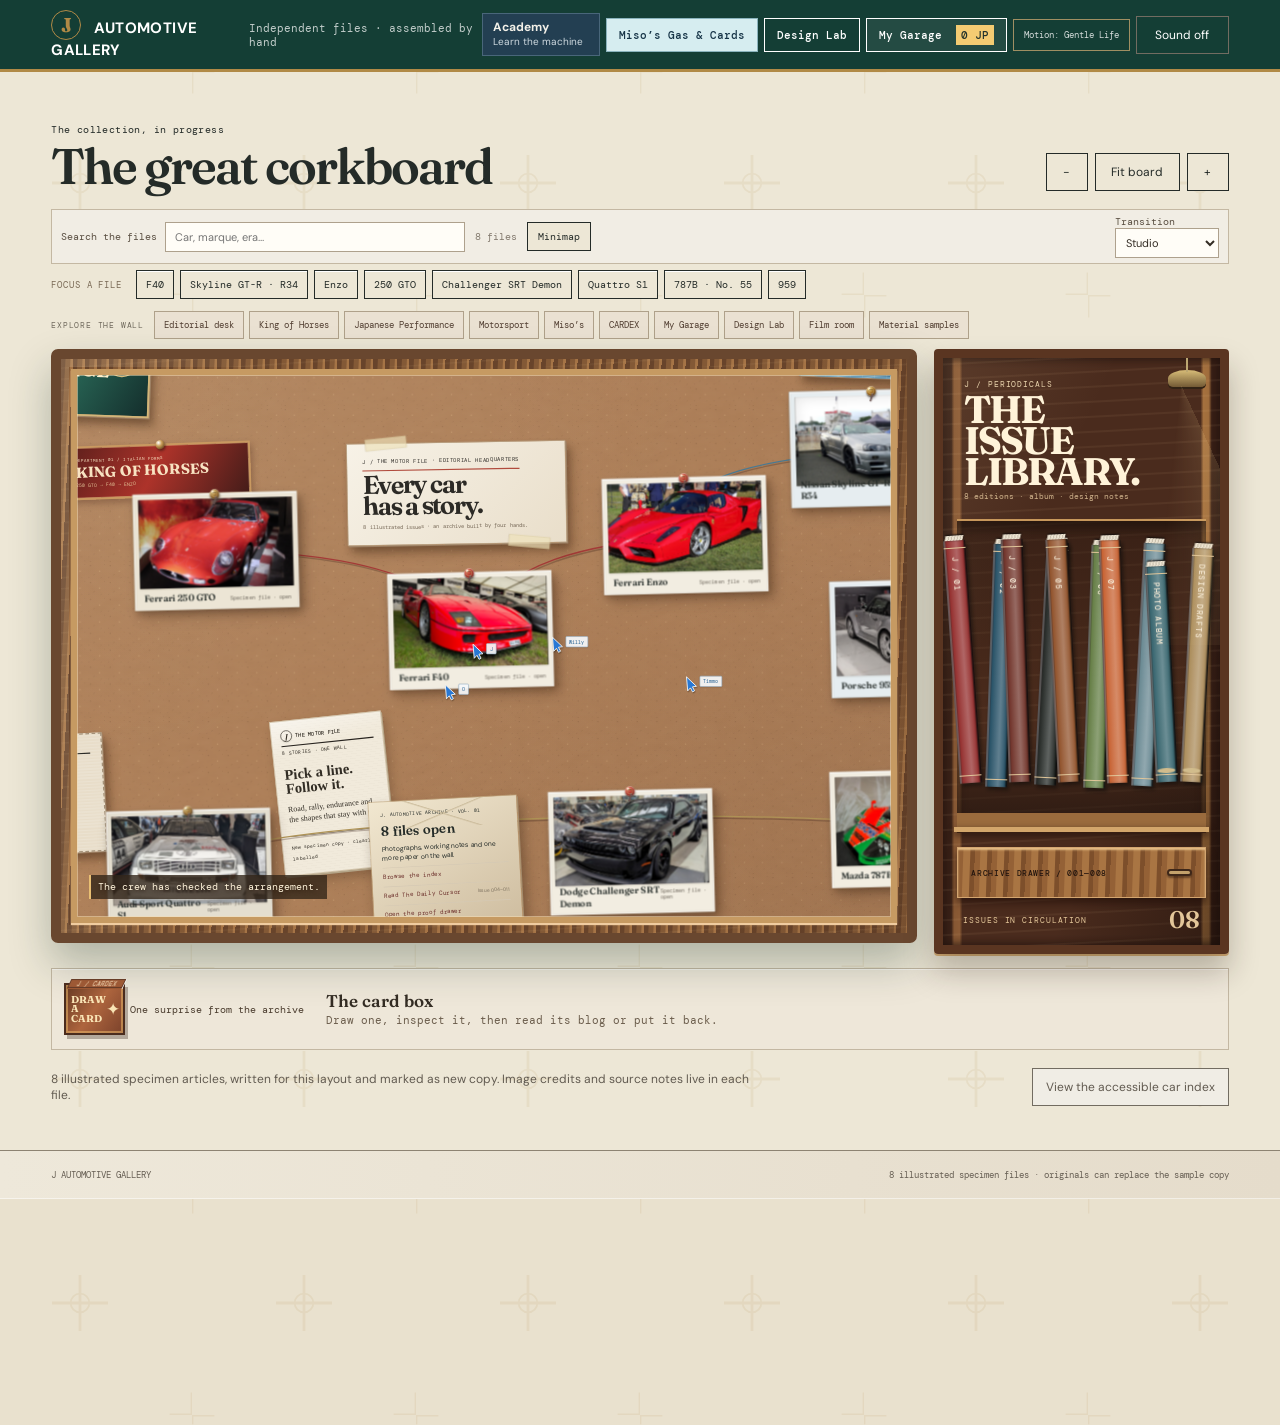
==== commit 48ebd12a: "Add VibeLesson automotive academy" ====
--- a/index.html
+++ b/index.html
@@ -8,12 +8,12 @@
     <title>J Automotive Gallery — Automotive files & CARDEX</title>
     <link rel="preconnect" href="https://upload.wikimedia.org" />
     <link rel="preconnect" href="https://commons.wikimedia.org" />
-    <link rel="stylesheet" href="./style.css?v=4.7.5" />
-    <link rel="stylesheet" href="./app.css?v=4.7.5" />
+    <link rel="stylesheet" href="./style.css?v=4.7.6" />
+    <link rel="stylesheet" href="./app.css?v=4.7.6" />
   </head>
   <body>
     <main id="app" aria-live="off"></main>
-    <script type="module" src="./app.js?v=4.7.5"></script>
+    <script type="module" src="./app.js?v=4.7.6"></script>
   </body>
 </html>
 
--- a/app.css
+++ b/app.css
@@ -1 +1 @@
-.board-surface{background-color:#a6754f;background-image:radial-gradient(ellipse at 17% 16%,rgba(255,244,222,.16),transparent 43%),radial-gradient(ellipse at 84% 78%,rgba(76,43,20,.11),transparent 45%),url("./cork-tile-OQBE7LV4.svg");background-size:auto,auto,512px 341px;background-repeat:no-repeat,no-repeat,repeat;background-position:center,center,0 0}.board-surface:before{opacity:.2;background:radial-gradient(ellipse at 20% 22%,transparent 0 2px,rgba(75,46,24,.1) 2.5px,transparent 4px) 0 0/53px 47px,linear-gradient(112deg,rgba(255,249,233,.1),transparent 32%,rgba(102,66,34,.04))}.archive-minimap{background-color:#a6754f;background-image:url("./cork-tile-OQBE7LV4.svg");background-size:128px 85px;background-repeat:repeat;background-position:0 0}.cardex-overlay{--global-light:0deg;position:fixed;inset:0;z-index:500;display:grid;place-items:center;padding:clamp(10px,3vh,28px);background:#1b1916c2;backdrop-filter:blur(5px);-webkit-backdrop-filter:blur(5px);perspective:1400px}.cardex-overlay[hidden]{display:none}.cardex-workbench{width:min(1320px,100%);max-height:min(94dvh,1000px);overflow:auto;padding:clamp(16px,3vw,34px);background:#e9e3d7;border:1px solid #f7f2e8;box-shadow:0 26px 80px #100d0a90,0 2px #fff8 inset;color:#27251f;animation:cardex-arrive .42s cubic-bezier(.2,.8,.2,1) both}@keyframes cardex-arrive{0%{opacity:0;transform:translateY(18px) rotateX(2deg) scale(.985)}to{opacity:1;transform:translateY(0) rotateX(0) scale(1)}}.cardex-header{display:flex;justify-content:space-between;align-items:center;gap:18px;padding-bottom:15px;border-bottom:1px solid #bdb4a5}.cardex-header .eyebrow{margin:0 0 5px;color:#7a6f60}.cardex-header h2{margin:0;font:600 clamp(26px,4vw,42px)/1 var(--serif);letter-spacing:-.04em}.cardex-header h2 span{font:italic 500 .48em var(--serif);color:#8f3934;letter-spacing:0}.cardex-header>button,.cardex-card-actions button{border:1px solid #888071;background:#f5f1e8;padding:9px 12px;font:10px var(--mono);color:#413b32}.cardex-controls{display:flex;align-items:center;justify-content:space-between;gap:18px;padding:12px 0;color:#665d51;font:10px var(--mono)}.cardex-controls p{margin:0}.cardex-controls label{display:flex;align-items:center;gap:8px;white-space:nowrap}.cardex-controls input{width:120px;accent-color:#317fc3}.cardex-controls output{min-width:30px;color:#286b9e}.cardex-grid{display:grid;grid-template-columns:repeat(auto-fit,minmax(min(100%,205px),1fr));gap:22px 18px;padding:5px 2px 18px}.cardex-entry{--px:50%;--py:45%;--rx:0deg;--ry:0deg;--foil-light:0deg;--glitter-on:.38;perspective:1100px;min-width:0}.cardex-card{position:relative;aspect-ratio:2.5/3.5;transform-style:preserve-3d;transform:rotateX(var(--rx)) rotateY(var(--ry));transition:transform .18s ease-out;filter:drop-shadow(0 12px 12px #30271c38);cursor:crosshair;outline:none}.cardex-entry.is-flipped .cardex-card{transform:rotateX(var(--rx)) rotateY(calc(180deg + var(--ry)))}.cardex-face{position:absolute;inset:0;overflow:hidden;border-radius:9px;backface-visibility:hidden;-webkit-backface-visibility:hidden;border:1px solid #fff8}.cardex-front{isolation:isolate;background:#181c1e}.cardex-front>img{position:absolute;inset:0;width:100%;height:100%;object-fit:cover;filter:saturate(.86) contrast(1.05);transform:scale(1.025)}.cardex-front:after{content:"";position:absolute;inset:0;z-index:1;background:linear-gradient(180deg,#10141612 18%,#10141605 42%,#0d1110de),linear-gradient(135deg,#fff4 0,transparent 24%,transparent 76%,#0004);pointer-events:none}.cardex-print-grain{position:absolute;inset:0;z-index:2;opacity:.16;mix-blend-mode:soft-light;background-image:url("data:image/svg+xml,%3Csvg xmlns='http://www.w3.org/2000/svg' width='120' height='120'%3E%3Cfilter id='grain'%3E%3CfeTurbulence type='fractalNoise' baseFrequency='.72' numOctaves='3' stitchTiles='stitch'/%3E%3C/filter%3E%3Crect width='100%25' height='100%25' filter='url(%23grain)' opacity='.45'/%3E%3C/svg%3E")}.cardex-foil{position:absolute;inset:-28%;z-index:3;opacity:.48;mix-blend-mode:screen;pointer-events:none;transform:rotate(calc(var(--foil-light) + var(--global-light)));background:linear-gradient(112deg,transparent 26%,color-mix(in srgb,var(--foil-accent) 65%,white) 37%,#fff 42%,var(--foil-metal) 47%,transparent 55%),linear-gradient(155deg,transparent 30%,#fff8 49%,transparent 68%);mask-image:radial-gradient(ellipse at var(--px) var(--py),#000 0 20%,transparent 76%);transition:opacity .15s}.cardex-entry[data-foil=starburst] .cardex-foil{background:repeating-conic-gradient(from 8deg at 50% 40%,#fff0 0 8deg,color-mix(in srgb,var(--foil-accent) 56%,white) 8.6deg 9.3deg,#fff0 10deg 18deg),linear-gradient(110deg,transparent 35%,#fff9 48%,transparent 58%);mask-image:radial-gradient(ellipse at var(--px) var(--py),#000 0 25%,transparent 78%)}.cardex-entry[data-foil=grid] .cardex-foil{background:linear-gradient(115deg,transparent 28%,#fff 48%,transparent 57%),repeating-linear-gradient(0deg,#fff0 0 11px,#c3f1ff62 12px 13px),repeating-linear-gradient(90deg,#fff0 0 11px,#70c5e254 12px 13px)}.cardex-entry[data-foil=engraved] .cardex-foil{background:repeating-radial-gradient(ellipse at 75% 25%,#fff0 0 7px,#f7e1ab55 8px 9px,transparent 10px 14px),linear-gradient(108deg,transparent 32%,#fff 47%,transparent 56%)}.cardex-entry[data-foil=chrome] .cardex-foil{background:linear-gradient(115deg,#fff0 24%,#e6f7ffb0 37%,#fff 43%,#68747a9c,#fff 53%,#fff0 67%)}.cardex-entry[data-foil=lightning] .cardex-foil{background:linear-gradient(130deg,transparent 0 36%,#fff0 38%,#fff 40%,var(--foil-accent) 42%,#fff 44%,transparent 46%),linear-gradient(48deg,transparent 52%,#fff9 54%,transparent 58%)}.cardex-entry[data-foil=prism] .cardex-foil{background:linear-gradient(110deg,#ff5f5f88,#f5d26388,#77e2c988,#72a9f388,#d18beb88);filter:hue-rotate(calc(var(--foil-light) + var(--global-light)))}.cardex-entry[data-foil=screenprint] .cardex-foil{background:radial-gradient(circle at 25% 35%,#f3c65f99 0 3px,transparent 4px),radial-gradient(circle at 64% 65%,#7ed2b088 0 3px,transparent 4px),linear-gradient(118deg,transparent 34%,#fff 48%,transparent 59%);background-size:22px 22px,20px 20px,100% 100%}.cardex-glitter{position:absolute;inset:0;z-index:4;opacity:var(--glitter-on);pointer-events:none;background:radial-gradient(circle at var(--px) var(--py),#fff9 0 1px,transparent 2px),radial-gradient(circle at calc(var(--px) + 17%) calc(var(--py) - 13%),var(--foil-metal) 0 1px,transparent 2px),radial-gradient(circle at calc(var(--px) - 11%) calc(var(--py) + 19%),#fff 0 1px,transparent 2px);mix-blend-mode:screen}.cardex-clearcoat{position:absolute;inset:0;z-index:5;pointer-events:none;border-radius:inherit;box-shadow:inset 0 1px #fff9,inset 1px 0 #fff5,inset -1px 0 #0004,inset 0 -1px #0007;background:linear-gradient(145deg,#fff2,transparent 23%,transparent 77%,#0002)}.cardex-edition,.cardex-name{position:absolute;z-index:6;left:13px;right:12px;color:#fff;text-shadow:0 1px 4px #000b}.cardex-edition{top:12px;display:flex;justify-content:space-between;align-items:start;gap:5px;font:8px var(--mono);letter-spacing:.06em}.cardex-edition b{color:var(--foil-metal);text-align:right}.cardex-name{bottom:14px}.cardex-name small{font:8px var(--mono);letter-spacing:.12em;color:#ffffffad}.cardex-name h3{font:600 clamp(18px,2vw,24px)/.95 var(--serif);margin:5px 0 7px}.cardex-name h3 em{color:var(--foil-metal);font-weight:500}.cardex-name>span{font:9px/1.35 var(--mono);color:#f4f0e6d9}.cardex-edge{position:absolute;z-index:7;inset:0;border-radius:inherit;box-shadow:inset 0 0 0 1px #fff6,2px 2px #292824aa;pointer-events:none}.cardex-back{display:flex;flex-direction:column;align-items:center;justify-content:center;gap:7px;background:radial-gradient(circle at 50% 35%,#4a5559,#171d20 68%);color:#f3efe3;font:9px var(--mono);letter-spacing:.07em;transform:rotateY(180deg);box-shadow:inset 0 0 0 5px #bf9f5c55,inset 0 0 0 8px #202326}.cardex-back-mark{display:grid;place-items:center;width:56px;height:56px;border:1px solid var(--foil-metal);border-radius:50%;color:var(--foil-metal);font:40px var(--serif);box-shadow:0 0 24px color-mix(in srgb,var(--foil-metal) 35%,transparent)}.cardex-back b{font-weight:500}.cardex-back small{color:#c5c0b6}.cardex-back-foil{position:absolute;inset:10px;border:1px solid #ffffff1c;border-radius:5px;background:repeating-linear-gradient(135deg,transparent 0 9px,#fff05 10px 11px);pointer-events:none}.cardex-back-number{position:absolute;bottom:20px;color:var(--foil-metal)}.cardex-card-actions{display:flex;flex-wrap:wrap;gap:5px;margin-top:10px}.cardex-card-actions button{flex:1;padding:7px 5px;background:#f6f2e8;font-size:8px;white-space:nowrap}.cardex-entry.is-inspecting .cardex-card{filter:drop-shadow(0 16px 15px #30271c58) drop-shadow(0 0 9px color-mix(in srgb,var(--foil-accent) 40%,transparent))}.cardex-entry.is-inspecting .cardex-foil{opacity:.9}.cardex-entry.is-keyboard-focused .cardex-card{outline:2px solid #2878d4;outline-offset:4px}.cardex-footnote{margin:2px 0 0;border-top:1px solid #c6bdaf;padding-top:10px;color:#71685c;font:9px/1.5 var(--mono)}body.cardex-is-open{overflow:hidden}@media(max-width:650px){.cardex-controls{align-items:flex-start;flex-direction:column;gap:8px}.cardex-grid{grid-template-columns:repeat(2,minmax(0,1fr));gap:14px 10px}.cardex-card-actions button{font-size:7px;padding:7px 3px}.cardex-workbench{max-height:96dvh}.cardex-header h2 span{display:block;margin-top:4px}}@media(prefers-reduced-motion:reduce){.cardex-workbench{animation:none}.cardex-card{transition:none}}.cardex-card,.cardex-entry.is-inspecting .cardex-card{filter:none}.cardex-face{box-shadow:0 12px 18px #30271c44}.board-frame{background-color:#a6754f;background-image:url("./cork-tile-OQBE7LV4.svg");background-size:256px 170.5px;background-repeat:repeat}.cardex-workbench{background:#e8e3d5}.cardex-grid{grid-template-columns:repeat(auto-fit,minmax(min(100%,225px),1fr));gap:24px 18px}.cardex-card{aspect-ratio:2.5/3.5}.cardex-front{display:flex;flex-direction:column;padding:10px;border:6px solid #d6b65b;border-radius:14px;background:linear-gradient(155deg,color-mix(in srgb,var(--foil-accent) 31%,#f7e9bd),#f7f0d9 42%,color-mix(in srgb,var(--foil-accent) 19%,#e0d4b4));box-shadow:inset 0 0 0 2px #fff9,inset 0 0 0 5px #896e3366,0 12px 20px #35271955;color:#20221f}.cardex-front:after{content:none}.tcg-card-inset{position:absolute;inset:2px;border:1px solid #fff9;border-radius:7px;pointer-events:none}.tcg-topline,.tcg-heading,.tcg-photo-caption,.tcg-bottomline{position:relative;z-index:6;display:flex;align-items:center;justify-content:space-between;gap:6px}.tcg-topline{font:8px var(--mono);letter-spacing:.08em;color:#554b39;min-height:16px}.tcg-rank{display:flex;align-items:center;gap:4px;color:#423922}.tcg-rank b{font:700 15px var(--serif)}.tcg-rank i{font-size:12px;color:var(--foil-accent)}.tcg-heading{align-items:end;min-height:42px;padding:1px 0 6px;border-bottom:1px solid #907b4c}.tcg-heading h3{margin:0;font:700 clamp(16px,1.6vw,21px)/.95 var(--serif);letter-spacing:-.035em}.tcg-type{padding:3px 5px;border:1px solid #9b844f;border-radius:20px;background:#fff9;font:7px var(--mono);white-space:nowrap;color:#5f4b30}.tcg-image{position:relative;z-index:1;flex:none;height:42%;overflow:hidden;border:3px solid #d1b05c;box-shadow:0 1px #fff8,inset 0 0 0 1px #654e2e;background:#302d28}.tcg-image>img{display:block;width:100%;height:100%;object-fit:cover;filter:saturate(1.05) contrast(1.03)}.tcg-image>.cardex-print-grain,.tcg-image>.cardex-foil,.tcg-image>.cardex-glitter,.tcg-image>.cardex-clearcoat{inset:0}.tcg-image>.cardex-foil{inset:-27%;opacity:.55}.tcg-image>.cardex-glitter{opacity:var(--glitter-on)}.tcg-photo-caption{padding:3px 2px 5px;font:7px var(--mono);color:#62573e;border-bottom:1px solid #9b885f;letter-spacing:.02em}.tcg-photo-caption span:last-child{max-width:47%;overflow:hidden;text-overflow:ellipsis;white-space:nowrap}.tcg-moves{z-index:6;position:relative;display:flex;flex:1;flex-direction:column;justify-content:center;min-height:0}.tcg-move{display:grid;grid-template-columns:22px 1fr;align-items:center;gap:5px;padding:6px 1px;border-bottom:1px solid #b9a97f}.tcg-move:last-child{border-bottom:0}.tcg-move-mark{display:grid;place-items:center;width:19px;height:19px;border-radius:50%;border:2px solid #fff9;box-shadow:0 0 0 1px #826c3a;background:var(--foil-accent);color:#fff;font-size:9px}.tcg-move b{display:block;font:700 11px/1.1 var(--serif);color:#2f2920}.tcg-move p{margin:2px 0 0;font:8px/1.25 var(--mono);color:#4f493d}.tcg-bottomline{border-top:2px solid #8f7a4b;padding-top:4px;font:7px var(--mono);color:#5c513b;letter-spacing:.02em}.tcg-bottomline b{color:#372b1b}.cardex-front .cardex-edge{border-radius:7px;box-shadow:inset 0 0 0 1px #fff5;z-index:8}.cardex-back{border:6px solid #d6b65b;border-radius:14px}.cardex-entry.is-inspecting .cardex-front{box-shadow:inset 0 0 0 2px #fff9,inset 0 0 0 5px #896e3366,0 18px 29px #35271977}@media(max-width:650px){.cardex-grid{grid-template-columns:repeat(2,minmax(0,1fr));gap:13px 9px}.cardex-front{padding:6px;border-width:4px}.tcg-topline{font-size:6px}.tcg-heading{min-height:34px}.tcg-heading h3{font-size:14px}.tcg-type{font-size:6px}.tcg-image{height:39%;border-width:2px}.tcg-photo-caption,.tcg-bottomline{font-size:6px}.tcg-move{grid-template-columns:14px 1fr;gap:3px;padding:3px 0}.tcg-move-mark{width:13px;height:13px;font-size:7px;border-width:1px}.tcg-move b{font-size:9px}.tcg-move p{font-size:6px;line-height:1.2}.cardex-back{border-width:4px}}.cardex-creature-card .cardex-front{border:3px solid color-mix(in srgb,var(--foil-metal) 76%,white);border-radius:14px;background:radial-gradient(circle at 50% 35%,color-mix(in srgb,var(--foil-accent) 55%,#15202a),#101719 78%);box-shadow:inset 0 0 0 3px #fff4,0 9px 22px #16222d55}.cardex-creature-card .tcg-image{inset:17% 8% 25%;border:2px solid color-mix(in srgb,var(--foil-metal) 78%,white);border-radius:50% 50% 12px 12px;overflow:hidden;box-shadow:0 0 22px color-mix(in srgb,var(--foil-accent) 54%,transparent)}.cardex-creature-card .tcg-image img{width:100%;height:100%;object-fit:cover}.cardex-creature-card .tcg-move-mark{color:var(--foil-metal)}.cardex-creature-card .tcg-stage{font-weight:800;letter-spacing:.16em}.tcg-photo-caption{display:grid;grid-template-columns:1fr;gap:2px;padding:3px 2px 5px;line-height:1.15}.tcg-photo-caption span{max-width:100%;overflow:hidden;text-overflow:ellipsis;white-space:nowrap}.tcg-photo-caption span:last-child{text-align:left}.cardex-creature-card .tcg-image{inset:0;align-self:center;width:84%;height:34%;border-radius:12px}.cardex-creature-card .tcg-photo-caption{position:relative;inset:auto;min-height:30px}.cardex-creature-card .tcg-topline,.cardex-creature-card .tcg-rank,.cardex-creature-card .tcg-photo-caption,.cardex-creature-card .tcg-bottomline{color:#d6ded9;text-shadow:0 1px 2px #080c0dcc}.cardex-creature-card .tcg-heading{border-color:color-mix(in srgb,var(--foil-metal) 58%,#64737a)}.cardex-creature-card .tcg-heading h3,.cardex-creature-card .tcg-move b{color:#f0ead7;text-shadow:0 1px 3px #080c0dcc}.cardex-creature-card .tcg-type{border-color:color-mix(in srgb,var(--foil-metal) 68%,#fff);background:#101719e8;color:#f0ead7}.cardex-creature-card .tcg-photo-caption{font-size:9px;border-color:#aebdb277}.cardex-creature-card .tcg-move{border-color:#b9c6bf66}.cardex-creature-card .tcg-move p{font-size:9px;color:#c5d0ca}.cardex-creature-card .tcg-move-mark{color:#fff;border-color:#fff9}.cardex-creature-card .tcg-bottomline{border-color:color-mix(in srgb,var(--foil-metal) 70%,#fff)}.cardex-creature-card .tcg-bottomline b{color:#f0ead7}.card-draw-shelf{display:flex;align-items:center;gap:14px;margin:14px 0 0;padding:10px 12px;border:1px solid #c3b7a2;background:#eee7d9;box-shadow:inset 0 1px #fff9}.card-draw-shelf p{margin:0;color:#6b5d4c;font:11px/1.5 var(--mono)}.card-draw-shelf p b{font:600 17px var(--serif);color:#342d24}.card-draw-box{position:relative;display:grid;grid-template-columns:58px auto;align-items:center;gap:8px;min-width:204px;text-align:left;border:0;background:none;padding:4px 8px 4px 0;transition:transform .25s}.card-draw-box:hover{transform:translateY(-3px)}.card-draw-lid{position:absolute;left:3px;top:0;width:55px;height:9px;background:#9d5935;border:1px solid #643a26;transform:skew(-26deg);font:6px var(--mono);color:#fce6c2;text-align:center}.card-draw-face{display:flex;align-items:center;justify-content:space-between;width:61px;height:52px;padding:5px;color:#f9e4b5;background:linear-gradient(125deg,#653923,#ae653e 50%,#7b422b);border:2px solid #4a2c1e;box-shadow:3px 4px #412c2355,inset 0 0 0 2px #e2ae6599}.card-draw-face b{font:700 10px/.95 var(--serif)}.card-draw-face i{font-size:17px}.card-draw-box>small{font:10px/1.3 var(--mono);color:#493b2d}.cardex-draw-result{display:flex;align-items:center;justify-content:space-between;gap:18px;margin:4px 0 14px;padding:10px 14px;border:1px solid #b59d64;background:linear-gradient(95deg,#f8f0d9,#e9ddbe);box-shadow:inset 0 1px #fff9}.cardex-draw-result[hidden]{display:none}.cardex-draw-result>div:first-child{display:grid;gap:3px}.cardex-draw-result small{font:8px var(--mono);letter-spacing:.1em;color:#806746}.cardex-draw-result b{font:600 20px var(--serif)}.cardex-draw-result span{font:10px var(--mono);color:#675d4e}.cardex-draw-result>div:last-child{display:flex;gap:7px}.cardex-draw-result button{padding:8px 10px;border:1px solid #8c7857;background:#f9f4e8;font:10px var(--mono)}.cardex-overlay.is-draw-mode .cardex-grid{display:flex;justify-content:center}.cardex-overlay.is-draw-mode .cardex-entry:not(.is-drawn){display:none}.cardex-overlay.is-draw-mode .cardex-entry.is-drawn{width:min(300px,100%)}.cardex-overlay.is-draw-mode .cardex-entry.is-drawn .cardex-card{animation:card-draw-reveal .55s cubic-bezier(.18,.8,.2,1) both}@keyframes card-draw-reveal{0%{opacity:0;translate:0 36px;rotate:-5deg}to{opacity:1;translate:0 0;rotate:0deg}}@media(max-width:600px){.card-draw-shelf{padding:8px}.card-draw-box{min-width:152px}.card-draw-shelf p{font-size:9px}.cardex-draw-result{flex-wrap:wrap}.cardex-draw-result b{font-size:17px}}@media(prefers-reduced-motion:reduce){.card-draw-box{transition:none}.cardex-overlay.is-draw-mode .cardex-entry.is-drawn .cardex-card{animation:none}}.material-lab{position:relative;overflow:hidden;margin:0 0 18px;border:1px solid #718287;background:#14222a;box-shadow:0 8px 22px #1f29252b,inset 0 1px #f9ffff6b;color:#f3eee3}.material-lab-head{position:relative;z-index:2;display:flex;align-items:center;gap:16px;flex-wrap:wrap;padding:10px 14px;background:linear-gradient(90deg,#10212bea,#17313bd8);border-bottom:1px solid #ffffff42;backdrop-filter:blur(7px)}.material-lab-head>div{display:grid;min-width:170px;margin-right:auto}.material-lab-head small{font:8px var(--mono);letter-spacing:.13em;color:#80c9d4}.material-lab-head b{font:600 21px var(--serif);line-height:1.1}.material-lab-head span{font:9px var(--mono);color:#d3ddd7}.material-lab-head label{display:grid;gap:3px;font:9px var(--mono);text-transform:uppercase;letter-spacing:.06em;color:#c4d6d7}.material-lab-head select{min-width:152px;padding:7px 8px;border:1px solid #9fc0c46e;border-radius:2px;background:#f8f4e9;color:#1e3438;font:11px var(--mono)}.material-lab-head input[type=range]{width:95px;accent-color:#8bd7d8}.material-lab-head>button{padding:7px 9px;border:1px solid #a0c4c6;background:#203d45;color:#e8f6f3;font:9px var(--mono);text-transform:uppercase;letter-spacing:.04em}.material-lab-advanced{position:relative;z-index:2;display:flex;align-items:center;flex-wrap:wrap;gap:17px;padding:9px 14px;background:#e8efea;color:#1c3e45;border-bottom:1px solid #8db1b0}.material-lab-advanced[hidden]{display:none}.material-lab-advanced label{display:grid;gap:2px;font:9px var(--mono);text-transform:uppercase}.material-lab-advanced input{width:95px;accent-color:#398697}.material-lab-advanced select{padding:4px;border:1px solid #87a6a7;background:#fff;color:#263f42;font:10px var(--mono)}.cardex-overlay .cardex-grid{position:relative;isolation:isolate;background:radial-gradient(ellipse 60% 44% at 50% 13%,color-mix(in srgb,var(--material-ambient,#7fb7b8) 19%,transparent),transparent 80%);transition:background .4s}.cardex-overlay .material-card-ambient{position:absolute;inset:0;width:100%;height:100%;opacity:.16;pointer-events:none;z-index:0;filter:blur(12px)}.cardex-overlay .cardex-entry{position:relative;z-index:1}#material-canvas{display:block;width:100%;height:230px;touch-action:none;cursor:crosshair}.material-preset-strip{position:absolute;z-index:3;left:0;right:0;bottom:0;display:grid;grid-template-columns:repeat(8,minmax(0,1fr));height:54px;border-top:2px solid #ffffffac}.material-preset-strip[hidden]{display:none}.material-preset-strip button{display:flex;align-items:end;justify-content:center;padding:0 2px 5px;border:0;border-right:1px solid #ffffff8a;background:linear-gradient(0deg,#07141abb,transparent 75%);color:#faffff;font:8px var(--mono);letter-spacing:.04em;text-shadow:0 1px 2px #000}.material-preset-strip button:last-child{border-right:0}.material-preset-strip button[aria-pressed=true]{box-shadow:inset 0 0 0 2px #e6ffec,inset 0 0 0 4px #10212a}.material-lab-fallback{padding:35px;color:#fff;font:12px var(--mono);background:linear-gradient(110deg,#356773,#ab7359,#486e76)}.material-lab-fallback[hidden]{display:none}@media(max-width:700px){.material-lab-head{gap:9px;padding:8px}.material-lab-head>div{width:100%}.material-lab-head b{font-size:17px}.material-lab-head input[type=range]{width:70px}#material-canvas{height:184px}.material-preset-strip{height:54px}.material-preset-strip button{font-size:7px}}@media(prefers-reduced-motion:reduce){#material-canvas{cursor:default}}.board-shell{background:radial-gradient(ellipse at 18% 7%,#fff8ea 0,transparent 42%),radial-gradient(ellipse at 85% 76%,#b59a74 0,transparent 47%),repeating-linear-gradient(90deg,#ede5d6 0 36px,#e9e0d0 36px 37px)}.board-window{position:relative}.board-window>.board-status{left:28px;bottom:24px;z-index:10;pointer-events:none}.board-photo-car{position:absolute}.wall-index{display:flex;align-items:center;gap:6px;overflow-x:auto;scrollbar-width:thin;padding:0 0 11px;margin:-4px 0 0;white-space:nowrap}.wall-index>span{font:9px var(--mono);letter-spacing:.1em;color:#796955;margin-right:8px;flex:none}.wall-index button{flex:none;border:1px solid #a9987c;background:#f5efdf;padding:7px 9px;font:10px var(--mono);color:#514538;box-shadow:inset 0 1px #fff}.wall-index button:hover,.wall-index button:focus-visible,.wall-index button[aria-current=true]{background:#2e3431;color:#f8f0dd;border-color:#2e3431;transform:translateY(-2px)}.board-photo-car.is-reviewed{z-index:7;box-shadow:5px 12px 25px #2d1e1269,0 0 0 3px #f3d298}.crew.is-reviewing{animation:none;opacity:1;transform:none;transition:left .48s cubic-bezier(.18,.8,.23,1),top .48s cubic-bezier(.18,.8,.23,1),opacity .2s;box-shadow:2px 5px 8px #17120d80,0 0 0 3px #fff7}.board-status{max-width:340px;padding:5px 7px;background:#322619c9;border-left:2px solid #e9bf73;line-height:1.4}.article-shell{background-color:var(--edition-paper,#eee9dd);background-attachment:fixed}.article-shell .magazine{background:transparent}.article-shell[data-edition=ferrari-f40]{background-image:linear-gradient(138deg,transparent 0 66%,#bd293311 66.15% 67%,transparent 67.15%),repeating-linear-gradient(0deg,transparent 0 52px,#3b303009 53px 54px),radial-gradient(ellipse at 76% 5%,#e6433920,transparent 38%)}.article-shell[data-edition=nissan-r34]{background-image:linear-gradient(#23799516 1px,transparent 1px),linear-gradient(90deg,#23799516 1px,transparent 1px),radial-gradient(circle at 74% 13%,#9cd2de48,transparent 40%);background-size:38px 38px,38px 38px,auto}.article-shell[data-edition=ferrari-enzo]{background-image:linear-gradient(136deg,transparent 0 58%,#d94c311a 58.1% 61%,transparent 61.1%),linear-gradient(43deg,transparent 0 23%,#667f8218 23.1% 25%,transparent 25.1%),radial-gradient(circle at 83% 10%,#fff 0,transparent 39%)}.article-shell[data-edition=ferrari-250-gto]{background-image:repeating-radial-gradient(circle at 90% 18%,#9f6b3114 0 1px,transparent 2px 11px),linear-gradient(118deg,#fff6 0,transparent 45%,#bf9c5d1b 100%)}.article-shell[data-edition=dodge-demon]{background-image:repeating-linear-gradient(132deg,#ffffff07 0 2px,transparent 2px 19px),radial-gradient(ellipse at 80% 9%,#b9752530,transparent 42%),linear-gradient(90deg,#161514 0,#292621 49%,#1d1b19)}.article-shell[data-edition=audi-quattro-s1]{background-image:repeating-linear-gradient(135deg,transparent 0 66px,#63853518 67px 70px,transparent 71px 117px),repeating-linear-gradient(0deg,#2b34260a 0 1px,transparent 2px 7px),radial-gradient(circle at 84% 6%,#b4c47035,transparent 42%)}.article-shell[data-edition=mazda-787b]{background-image:radial-gradient(circle at 15% 10%,#e56b2e22 0 2px,transparent 3px),radial-gradient(circle at 72% 20%,#2d936922 0 2px,transparent 3px),linear-gradient(128deg,transparent 0 62%,#e56b2e13 62.1% 64%,transparent 64.1%),radial-gradient(ellipse at 90% 5%,#26755229,transparent 45%);background-size:22px 22px,28px 28px,auto,auto}.article-shell[data-edition]{background-position:center top;background-size:cover;background-repeat:no-repeat}.article-shell[data-edition=ferrari-f40]{background-image:url("./bg-ferrari-f40-EKLVCVPX.svg")}.article-shell[data-edition=nissan-r34]{background-image:url("./bg-nissan-r34-6PV6KMNO.svg")}.article-shell[data-edition=ferrari-enzo]{background-image:url("./bg-ferrari-enzo-TYGYYK4L.svg")}.article-shell[data-edition=ferrari-250-gto]{background-image:url("./bg-ferrari-250-gto-TMBLFQ3H.svg")}.article-shell[data-edition=dodge-demon]{background-image:url("./bg-dodge-demon-U42EXGKG.svg")}.article-shell[data-edition=audi-quattro-s1]{background-image:url("./bg-audi-quattro-s1-TCNGMMKI.svg")}.article-shell[data-edition=mazda-787b]{background-image:url("./bg-mazda-787b-T2W64CIO.svg")}.mazda-theme .cover-title h1,.mazda-theme .cover-title .eyebrow,.mazda-theme .cover-title .standfirst{color:#202522}.cardex-workbench{display:flex;flex-direction:column;background:radial-gradient(ellipse at 12% 2%,#fff8e5,transparent 42%),repeating-linear-gradient(0deg,#e8e1d2 0 28px,#e3dacb 29px 30px);box-shadow:0 26px 80px #100d0a90,0 2px #fff8 inset}.cardex-header{order:0}.cardex-controls{order:1}.cardex-crew-note{order:2;display:flex;align-items:center;gap:12px;padding:9px 12px;margin:0 0 8px;border:1px solid #bca987;background:linear-gradient(100deg,#e9d9b5,#f6edda 52%,#e5d5b8);box-shadow:0 2px 4px #50402c1a}.crew-note-mark{flex:none;padding:5px 8px;background:#273c3a;color:#fff1d5;font:9px var(--mono);letter-spacing:.08em}.cardex-crew-note p{margin:0;font:11px/1.4 var(--mono);color:#493e2e}.cardex-crew-note.is-pulsing{animation:crew-note-reaction .38s ease-out}@keyframes crew-note-reaction{50%{box-shadow:0 0 0 4px #df9d4a66}}.cardex-draw-result{order:3}.cardex-grid{order:4}.cardex-footnote{order:5}.cardex-workbench .material-lab{order:6;margin:16px 0 0}.cardex-workbench .material-lab:before{content:"OPTIONAL MATERIAL STUDY";position:absolute;right:10px;top:8px;z-index:5;font:8px var(--mono);letter-spacing:.1em;color:#b9d2cd;pointer-events:none}.cardex-grid{grid-template-columns:repeat(auto-fit,minmax(min(100%,280px),1fr));padding:15px 2px 20px;background:radial-gradient(ellipse at 48% 3%,#bd965f30,transparent 68%)}.tcg-heading h3{font-size:clamp(17px,1.35vw,20px)}.tcg-image{height:38%}.tcg-move{padding:4px 1px}.tcg-move p{font-size:8px;line-height:1.2;display:-webkit-box;-webkit-line-clamp:2;-webkit-box-orient:vertical;overflow:hidden}.cardex-entry{transition:transform .25s}.cardex-entry:hover{transform:translateY(-4px)}.card-draw-box:hover .card-draw-lid,.card-draw-box:focus-visible .card-draw-lid{transform:translateY(-6px) rotate(-7deg) skew(-26deg)}.card-draw-lid{transform-origin:left bottom;transition:transform .3s cubic-bezier(.2,.8,.2,1)}@media(max-width:650px){.wall-index{margin-top:1px}.wall-index button{padding:8px 10px}.cardex-crew-note{align-items:flex-start}.cardex-crew-note p{font-size:9px}}@media(max-width:500px){.cardex-grid{grid-template-columns:minmax(0,300px);justify-content:center}.tcg-heading h3{font-size:19px}.tcg-image{height:40%}.tcg-move p{font-size:8px}}@media(prefers-reduced-motion:reduce){.board-photo-car.is-reviewed,.cardex-entry:hover,.wall-index button:hover{transform:none}.crew.is-reviewing,.card-draw-lid,.cardex-entry{transition:none}.cardex-crew-note.is-pulsing{animation:none}.article-shell{background-attachment:scroll}}.story-copy .essay-heading{margin:2.2em 0 .8em;padding-top:.55em;border-top:1px solid currentColor;color:var(--ink);font:650 clamp(21px,2.4vw,31px)/1.08 var(--serif);letter-spacing:-.04em}.theme-r34 .story-copy .essay-heading,.theme-audi .story-copy .essay-heading,.theme-demon .story-copy .essay-heading,.theme-mazda .story-copy .essay-heading{font-family:var(--mono);letter-spacing:-.045em}.story-copy .essay-heading+p{margin-top:0}.article-toolbar .edition-fx-trigger{margin-left:auto;background:var(--edition-accent);border-color:var(--edition-accent);color:#fff;font-weight:700;box-shadow:3px 3px #0002}.article-toolbar .edition-fx-trigger:hover,.article-toolbar .edition-fx-trigger:focus-visible{filter:brightness(1.12);transform:translateY(-2px)}.edition-effect{position:fixed;inset:0;z-index:450;overflow:hidden;pointer-events:none;isolation:isolate}.edition-effect-piece{position:absolute;display:block;opacity:0;will-change:transform,opacity}.edition-effect[data-effect=ferrari-f40] .edition-effect-piece{top:-20vh;left:calc(-25vw + var(--piece)*17vw);width:8vw;height:140vh;background:linear-gradient(90deg,#a8242bba,#f46a55dd 46%,#fff4df88 50%,#a8242bd1 60%,#a8242b88);box-shadow:9px 0 #331c1a66;clip-path:polygon(0 0,100% 0,77% 100%,0 100%)}.edition-effect[data-effect=nissan-r34] .edition-effect-piece{top:calc(15vh + var(--piece)*8vh);left:calc(8vw + var(--piece)*13vw);width:30vw;aspect-ratio:1;border:2px solid #239ac5a8;border-radius:50%;box-shadow:0 0 0 18px #5cb5d51c,0 0 0 37px #2c95b520,inset 0 0 0 1px #d9ffffb0;background:linear-gradient(90deg,transparent calc(50% - 1px),#1382a879 50%,transparent calc(50% + 1px)),linear-gradient(transparent calc(50% - 1px),#1382a879 50%,transparent calc(50% + 1px))}.edition-effect[data-effect=ferrari-enzo] .edition-effect-piece{top:-5vh;left:calc(-20vw + var(--piece)*21vw);width:42vw;height:110vh;background:linear-gradient(135deg,#e86e55cf,#ae2d2fb0 46%,#f5e9cf66 48%,#51606393 51%,#30404899);clip-path:polygon(0 0,100% 18%,55% 100%,4% 72%);box-shadow:8px 9px #2b34334d}.edition-effect[data-effect=ferrari-250-gto] .edition-effect-piece{top:calc(10vh + var(--piece)*8vh);left:calc(8vw + var(--piece)*11vw);width:27vw;aspect-ratio:1.3;border:7px double #9d713bb8;border-radius:50%;box-shadow:0 0 0 18px #f2d6a02e,inset 0 0 0 16px #b4823c22;background:radial-gradient(circle,#f7e8c955,transparent 68%)}.edition-effect[data-effect=dodge-demon] .edition-effect-piece{top:calc(20vh + var(--piece)*10vh);left:calc(20vw + var(--piece)*10vw);width:11vw;aspect-ratio:1;border-radius:50%;background:radial-gradient(circle,#fff1a6 0 13%,#ef9a23 20% 50%,#9b4216 66%,transparent 72%);box-shadow:0 0 18px #f6a52bbd,0 0 80px #f6a52b99;filter:blur(.3px)}.edition-effect[data-effect=audi-quattro-s1] .edition-effect-piece{top:calc(-5vh + var(--piece)*13vh);left:calc(-13vw + var(--piece)*13vw);width:26vw;height:26vh;border:1px solid #555e4c70;background:repeating-linear-gradient(0deg,#25352e3d 0 1px,#eee9d9db 2px 11px);box-shadow:8px 9px #87a24793;clip-path:polygon(0 0,100% 0,100% 84%,88% 100%,0 100%)}.edition-effect[data-effect=mazda-787b] .edition-effect-piece{top:calc(5vh + var(--piece)*4vh);left:calc(-25vw + var(--piece)*18vw);width:46vw;height:95vh;border-radius:48% 52% 39% 61%;background:radial-gradient(circle at 35% 45%,transparent 0 19%,#ed702f9e 20% 45%,transparent 46%),radial-gradient(circle at 68% 64%,#9ac743ba 0 26%,transparent 27%);mix-blend-mode:screen;filter:blur(7px)}@media(max-width:700px){.article-toolbar .edition-fx-trigger{margin-left:0;flex-basis:100%}.edition-effect[data-effect=ferrari-250-gto] .edition-effect-piece{width:54vw}.edition-effect[data-effect=dodge-demon] .edition-effect-piece{width:24vw}.edition-effect[data-effect=nissan-r34] .edition-effect-piece{width:60vw}}@media(prefers-reduced-motion:reduce){.article-toolbar .edition-fx-trigger{transition:none}.edition-effect{display:none}}.proof-registration{position:absolute;inset:10px 10px 39px;z-index:5;pointer-events:none;color:var(--edition-accent,#9f302c);opacity:0}.proof-registration i{position:absolute;width:25px;height:25px;border-color:currentColor;border-style:solid;border-width:0}.proof-registration i:nth-child(1){left:-7px;top:-7px;border-left-width:2px;border-top-width:2px}.proof-registration i:nth-child(2){right:-7px;top:-7px;border-right-width:2px;border-top-width:2px}.proof-registration i:nth-child(3){left:-7px;bottom:-7px;border-left-width:2px;border-bottom-width:2px}.proof-registration i:nth-child(4){right:-7px;bottom:-7px;border-right-width:2px;border-bottom-width:2px}.proof-registration span{position:absolute;left:12px;bottom:12px;padding:4px 6px;background:#f6f1e9e6;border:1px solid currentColor;font:8px var(--mono);letter-spacing:.08em;box-shadow:2px 3px #17130e24}.article-shell[data-edition=porsche-959]{background-image:url("./bg-porsche-959-QC75W6HS.svg")}.edition-effect[data-effect=porsche-959] .edition-effect-piece{top:calc(5vh + var(--piece)*8vh);left:calc(7vw + var(--piece)*11vw);width:25vw;aspect-ratio:1;border:1px solid #4f859bbb;border-radius:50%;background:linear-gradient(90deg,transparent calc(50% - 1px),#4f859b88 50%,transparent calc(50% + 1px)),linear-gradient(transparent calc(50% - 1px),#4f859b88 50%,transparent calc(50% + 1px));box-shadow:0 0 0 10px #dce9e630,0 0 0 20px #759eac24}.photo-shuffle{height:clamp(340px,51vw,650px);padding:19px 23px 0;background:linear-gradient(146deg,#d7cdbd,#f0eadc 40%,#b9aa95);border:1px solid #a99d89;box-shadow:0 18px 35px #24191030,inset 0 1px #fff9;overflow:hidden;color:#29251f}.shuffle-stack{position:relative;height:calc(100% - 57px);perspective:1000px}.shuffle-card{position:absolute;inset:0 12px 8px 0;margin:0;padding:10px 10px 7px;background:#f7f3e9;border:1px solid #b9ad9b;transform-origin:55% 75%;box-shadow:4px 12px 25px #160e0b4f,inset 0 1px #fff;display:flex;flex-direction:column;gap:6px}.shuffle-card[data-position=front]{z-index:2;transform:translate(0) rotate(-.5deg)}.shuffle-card[data-position=back]{z-index:1;transform:translate(18px,11px) rotate(2deg);filter:saturate(.84)}.shuffle-card img{display:block;width:100%;height:calc(100% - 31px);object-fit:contain;background:#25231f;border:1px solid #49443d}.shuffle-card figcaption{font:10px/1.3 var(--mono);color:#51483d;overflow:hidden;text-overflow:ellipsis;white-space:nowrap}.shuffle-card.is-unavailable img{opacity:0}.shuffle-card.is-unavailable:after{content:"Photograph unavailable \b7  source link below";position:absolute;left:50%;top:48%;translate:-50% -50%;color:#f3ebd9;font:11px var(--mono);text-align:center}.shuffle-controls{height:57px;display:flex;align-items:center;justify-content:space-between;gap:12px;border-top:1px solid #76695680}.shuffle-count{font:10px var(--mono);letter-spacing:.05em;color:#5f5143}.shuffle-next{border:1px solid #4e4538;background:#272c2a;color:#f4ead5;padding:9px 12px;font:700 11px var(--mono);box-shadow:2px 3px #1b17183b}.shuffle-next:hover,.shuffle-next:focus-visible{background:var(--edition-accent,#9e332e);transform:translateY(-2px)}.shuffle-next:disabled{opacity:.6;cursor:wait}.shuffle-live{position:absolute;width:1px;height:1px;overflow:hidden;clip-path:inset(50%)}.shuffle-labels{display:flex;justify-content:space-between;margin:10px 0;color:var(--edition-ink,#51483d);font:9px var(--mono);text-transform:uppercase;letter-spacing:.08em}@media(max-width:700px){.photo-shuffle{height:315px;padding:11px 12px 0}.shuffle-stack{height:calc(100% - 52px)}.shuffle-controls{height:52px}.shuffle-count{font-size:8px}.shuffle-next{font-size:9px;padding:8px}}@media(prefers-reduced-motion:reduce){.shuffle-next:hover{transform:none}}.masthead-actions{display:flex;align-items:center;gap:8px}.garage-open{border:1px solid currentColor;background:#244b43;color:#fff;padding:9px 12px;font:700 11px var(--mono);white-space:nowrap}.garage-open:hover{background:#326c5f}.garage-jp{margin-left:7px;padding:3px 5px;background:#f4cb72;color:#23332c}.mag-header .garage-open{background:#f4cb72;color:#24231f;border-color:#f4cb72}.garage-is-open{overflow:hidden}.collector-quiz{margin:48px 0 58px;max-width:960px;position:relative;overflow:hidden;padding:clamp(20px,4vw,38px);background:linear-gradient(135deg,#133d3b,#195954 72%,#327e6d);color:#f5f0df;box-shadow:10px 12px #a6b8a3,0 24px 35px #1a302b35}.collector-quiz:before{content:"";position:absolute;right:-60px;top:-105px;width:300px;height:300px;border:1px solid #d8edcf55;border-radius:50%;box-shadow:0 0 0 42px #e8e5b309,0 0 0 85px #d8edcf12;pointer-events:none}.quiz-kicker{position:relative;display:flex;justify-content:space-between;gap:15px;border-bottom:1px solid #d8edcf66;padding-bottom:13px;font:700 10px var(--mono);letter-spacing:.1em}.quiz-kicker span{font-weight:400;color:#d4e0d3}.quiz-intro,.quiz-results{position:relative;display:flex;justify-content:space-between;align-items:end;gap:28px;padding-top:25px}.quiz-intro h2,.quiz-results h2{margin:0 0 10px;font:600 clamp(34px,5vw,55px)/1 var(--serif)}.quiz-intro p,.quiz-results p{max-width:590px;line-height:1.6}.quiz-intro small{font:11px var(--mono);color:#f4cb72}.collector-quiz button{border:1px solid #f4cb72;background:#f4cb72;color:#163f3c;padding:11px 16px;font:700 11px var(--mono)}.collector-quiz button:hover{background:#ffe3a1}.quiz-form fieldset{border:0;padding:24px 0 0;margin:0}.quiz-form legend{font:500 clamp(20px,3vw,29px)/1.3 var(--serif);max-width:750px}.quiz-choice{display:flex;align-items:center;gap:12px;padding:12px;margin-top:8px;border:1px solid #b8d4c685;background:#ecfff00d;cursor:pointer}.quiz-choice:hover,.quiz-choice:focus-within{background:#ecfff021}.quiz-choice input{accent-color:#f4cb72}.quiz-choice-letter{display:grid;place-items:center;width:25px;height:25px;flex:none;background:#e9f1de;color:#16463f;font:700 11px var(--mono)}.quiz-choice.is-correct{border-color:#b2e9a1;background:#387c51}.quiz-choice.is-incorrect{border-color:#ffab94;background:#994c43}.quiz-action-row{display:flex;align-items:center;gap:18px;padding-top:16px;font:10px var(--mono);color:#d7e4d7}.quiz-feedback{margin-top:18px;border-left:4px solid #f4cb72;padding:14px 17px;background:#09272488}.quiz-feedback.is-correct{border-color:#a8e199}.quiz-feedback.is-incorrect{border-color:#ffac91}.quiz-feedback p{margin:8px 0 10px;line-height:1.5}.quiz-feedback a{display:inline-block;margin-right:18px;color:#ffe4a7}.quiz-result-seal{width:98px;height:98px;flex:none;display:flex;align-items:baseline;justify-content:center;border:3px double #f4cb72;border-radius:50%;font:600 50px var(--serif);color:#f4cb72}.quiz-result-seal small{font:13px var(--mono)}.quiz-loading{font:12px var(--mono)}.garage-overlay[hidden]{display:none}.garage-overlay{position:fixed;inset:0;z-index:100;background:#0c1b1bcf;display:flex;justify-content:center;align-items:stretch;padding:clamp(8px,2vw,24px);backdrop-filter:blur(5px)}.garage-panel{width:min(1260px,100%);height:100%;display:flex;flex-direction:column;overflow:hidden;background:#e9e7dc;color:#182b2a;border:1px solid #82928a;box-shadow:0 24px 80px #0716179e}.garage-header{display:flex;justify-content:space-between;align-items:center;padding:20px clamp(18px,3vw,36px);background:#142e2e;color:#f2efdc;border-bottom:5px solid #d8ac5b}.garage-header small,.garage-eyebrow,.garage-section-heading>span{font:700 10px var(--mono);letter-spacing:.13em}.garage-header h2{font:600 clamp(28px,3vw,42px)/1 var(--serif);margin:5px 0 0}.garage-header button{border:1px solid #d8ac5b;color:#f6edcf;background:transparent;padding:9px 12px;font:11px var(--mono)}.garage-body{overflow:auto;padding:clamp(16px,3vw,34px);scrollbar-color:#6f8d81 #e9e7dc}.garage-body section{margin-bottom:34px}.garage-hero{--hero:#175a53;display:grid;grid-template-columns:auto 1fr auto;align-items:center;gap:25px;padding:27px;color:#fff8e4;background:radial-gradient(circle at 90% -10%,#f4ce755c,transparent 38%),linear-gradient(120deg,#123c39,var(--hero));box-shadow:6px 6px #c7b9a0}.garage-hero[data-material=carbon]{--hero:#293747}.garage-hero[data-material=aluminum]{--hero:#6a7e87}.garage-hero[data-material=glass]{--hero:#2f7790}.garage-hero[data-material=velvet]{--hero:#593b6a}.garage-hero[data-material=titanium]{--hero:#54647a}.garage-profile-mark{position:relative;width:76px;height:76px;display:grid;place-items:center;border:1px solid #f4ce75;border-radius:50%;font:600 36px var(--serif);background:#ffffff13}.garage-cat{position:absolute;right:-8px;bottom:-8px;width:28px;height:24px;background:#e9c982;border-radius:45% 45% 35% 35%;box-shadow:0 2px 5px #0b20205c}.garage-cat:before,.garage-cat:after{content:"";position:absolute;top:-7px;border-left:6px solid transparent;border-right:6px solid transparent;border-bottom:10px solid #e9c982}.garage-cat:before{left:0}.garage-cat:after{right:0}.garage-cat b:before,.garage-cat b:after{content:"";position:absolute;top:11px;width:3px;height:3px;background:#2b3030;border-radius:50%}.garage-cat b:before{left:8px}.garage-cat b:after{right:8px}.garage-hero h3{font:600 clamp(27px,3vw,40px)/1 var(--serif);margin:7px 0}.garage-hero p{max-width:570px;line-height:1.5;margin:0;color:#dfebe2}.garage-balance{text-align:right}.garage-balance b{display:block;font:600 45px var(--serif);color:#f4ce75}.garage-balance small{font:700 12px var(--mono);padding-left:5px}.garage-balance span{font:9px var(--mono);color:#e0e8df}.garage-stats{display:grid;grid-template-columns:repeat(4,1fr);gap:1px;background:#9eaca4;border:1px solid #9eaca4;margin:16px 0 36px}.garage-stats>div{background:#f6f4e9;padding:16px}.garage-stats b{display:block;font:600 28px var(--serif)}.garage-stats span{font:10px var(--mono);color:#58675f}.garage-section-heading{max-width:750px;margin-bottom:18px}.garage-section-heading>span{color:#1d756a}.garage-section-heading h3{font:600 clamp(27px,3vw,39px)/1.1 var(--serif);margin:6px 0}.garage-section-heading p{font:14px/1.55 DM Sans,sans-serif;color:#53605a;margin:0}.garage-cabinet,.garage-packs,.garage-binder,.garage-catalog,.garage-settings{border-top:1px solid #91a39a;padding-top:24px}.garage-favorites,.garage-binder-grid,.garage-reveal-cards{display:grid;grid-template-columns:repeat(auto-fill,minmax(200px,1fr));gap:16px}.garage-empty{border:1px dashed #91a39a;padding:22px;font:12px/1.5 var(--mono);color:#65776d;background:#f5f4e9;grid-column:1/-1}.garage-series{display:grid;grid-template-columns:repeat(auto-fit,minmax(175px,1fr));gap:9px}.garage-series-ticket{--s1:#744a37;--s2:#d8aa72;min-height:132px;text-align:left;display:flex;flex-direction:column;padding:13px;border:1px solid #ffffff78;background:linear-gradient(145deg,var(--s1),var(--s2));color:#fff9eb;box-shadow:2px 4px #1d2e2b30}.garage-series-ticket[aria-pressed=true]{outline:3px solid #1b756a;outline-offset:2px}.garage-series-ticket small{font:9px var(--mono);letter-spacing:.1em}.garage-series-ticket b{font:600 20px/1.05 var(--serif);margin:10px 0 6px}.garage-series-ticket span{font:10px/1.3 DM Sans,sans-serif}.garage-series-ticket em{font:9px var(--mono);margin-top:auto;padding-top:11px}.garage-series-ticket:has(em):hover{filter:brightness(1.08)}.garage-series-ticket[data-palette=carbon]{--s1:#222c36;--s2:#536d76}.garage-series-ticket[data-palette=rosso]{--s1:#881f29;--s2:#db633b}.garage-series-ticket[data-palette=rally]{--s1:#39502e;--s2:#b3ad46}.garage-series-ticket[data-palette=night]{--s1:#1d2456;--s2:#8f4e7b}.garage-series-ticket[data-palette=azure]{--s1:#174d79;--s2:#42a9c2}.garage-series-ticket[data-palette=amber]{--s1:#784225;--s2:#d49b42}.garage-series-ticket[data-palette=cobalt]{--s1:#183e87;--s2:#5b8bd1}.garage-pack-table{--p1:#8b262b;--p2:#db6640;display:grid;grid-template-columns:minmax(210px,.75fr) 1.25fr;gap:25px;align-items:stretch;margin-top:20px;padding:16px;background:#f8f4e9;border:1px solid #adb8ad}.garage-pack-table[data-palette=rally]{--p1:#334c2d;--p2:#afa83e}.garage-pack-table[data-palette=night]{--p1:#1b2759;--p2:#8d4e77}.garage-pack-table[data-palette=azure]{--p1:#124672;--p2:#4bb6c6}.garage-pack-table[data-palette=amber]{--p1:#6d381d;--p2:#d8a13a}.garage-pack-table[data-palette=carbon]{--p1:#202931;--p2:#6c7781}.garage-pack-table[data-palette=cobalt]{--p1:#173c85;--p2:#6b9bd2}.garage-pack-art,.garage-opened-pack{min-height:226px;display:flex;flex-direction:column;justify-content:space-between;padding:20px;position:relative;overflow:hidden;color:#fff9e6;background:linear-gradient(135deg,var(--p1),var(--p2));box-shadow:6px 7px #263d3b37}.garage-pack-art:after,.garage-opened-pack:after{content:"J";position:absolute;right:-12px;bottom:-75px;font:600 260px var(--serif);opacity:.12;transform:rotate(-16deg)}.garage-pack-art span,.garage-pack-art small,.garage-opened-pack span{font:10px var(--mono);z-index:1}.garage-pack-art b,.garage-opened-pack b{font:600 clamp(30px,4vw,53px)/.95 var(--serif);max-width:340px;z-index:1}.garage-pack-info h4{font:600 28px var(--serif);margin:5px 0}.garage-pack-info p{font:13px/1.5 DM Sans,sans-serif;color:#48534d}.garage-odds{border-top:1px solid #bdc8bc;border-bottom:1px solid #bdc8bc;padding:10px 0}.garage-odds b,.garage-odds span{display:block}.garage-odds span{font:10px/1.6 var(--mono);margin-top:3px}.garage-pack-actions{display:flex;flex-wrap:wrap;gap:8px}.garage-pack-actions button,.garage-profile-form button,.garage-backup button,.garage-import,.garage-catalog-row button,.garage-card-actions button,.garage-pack-result>button,.garage-import-preview button{border:1px solid #1d6359;background:#1b6258;color:#fff;padding:9px 11px;font:700 10px var(--mono)}.garage-pack-actions button:hover,.garage-profile-form button:hover,.garage-backup button:hover,.garage-card-actions button:hover{background:#2b8578}.garage-panel button:disabled{opacity:.5;cursor:not-allowed}.garage-pack-result[hidden],.garage-import-preview[hidden]{display:none}.garage-pack-result{padding:22px;margin-top:15px;background:#d9e5db;border:1px solid #93a99a}.garage-opened-pack{min-height:110px;margin-bottom:16px;--p1:#224c4b;--p2:#539b80}.garage-opened-pack b{font-size:30px}.garage-opened-pack p{margin:0;z-index:1}.garage-card{--rim:#b7aa90;min-width:0;padding:6px;background:#fcf9f0;border:3px solid var(--rim);border-radius:12px;box-shadow:2px 6px 14px #1b2d2730;transition:transform .2s,box-shadow .2s}.garage-card:hover{transform:translateY(-3px);box-shadow:4px 10px 18px #1b2d2740}.garage-card[data-rarity=R]{--rim:#6687b2}.garage-card[data-rarity=SR]{--rim:#8a6eba}.garage-card[data-rarity=SSR]{--rim:#b258a1}.garage-card[data-rarity=UR]{--rim:#d6a53d}.garage-card[data-rarity=XR]{--rim:#67bdb2;background:linear-gradient(145deg,#fffaf0,#e3f9f2,#f9e7f3)}.garage-card-image{position:relative;height:135px;overflow:hidden;background:#21313a;border-radius:6px 6px 0 0}.garage-card-image img{width:100%;height:100%;object-fit:cover;display:block}.garage-card-image span{position:absolute;right:7px;top:7px;background:#f9f3df;color:#222c2b;border:1px solid var(--rim);padding:4px 6px;font:700 10px var(--mono)}.garage-card-copy{padding:10px 8px;min-height:120px}.garage-card-copy small{font:8px/1.35 var(--mono);text-transform:uppercase;color:#4c746b}.garage-card-copy h4{font:600 21px/1.05 var(--serif);margin:7px 0}.garage-card-copy p{font:10px/1.4 DM Sans,sans-serif;color:#67716a;margin:0}.garage-card-actions{display:flex;flex-wrap:wrap;gap:5px;padding:0 7px 7px}.garage-card-actions button{padding:6px;font-size:9px;background:#e8e9dd;color:#1f4b43}.garage-filter{display:flex;align-items:center;gap:8px;font:10px var(--mono);margin:0 0 14px}.garage-filter select{padding:7px;background:#fff;border:1px solid #a3b5a7}.garage-catalog-list{border:1px solid #9cad9d;background:#f6f5ea}.garage-catalog-row{display:grid;grid-template-columns:56px minmax(130px,1fr) minmax(120px,1fr) auto;align-items:center;gap:12px;padding:8px 12px;border-bottom:1px solid #c5d1c4}.garage-catalog-row:last-child{border:0}.garage-catalog-row b{font:600 13px DM Sans,sans-serif}.garage-catalog-row small{color:#637168}.rarity-pill{border:1px solid #6e9a89;color:#1d534b;text-align:center;padding:4px;font:700 10px var(--mono)}.rarity-pill[data-rarity=XR]{background:#bdeae0}.rarity-pill[data-rarity=UR]{background:#f7dda1}.rarity-pill[data-rarity=SSR]{background:#f2c9e3}.garage-profile-form{display:grid;grid-template-columns:repeat(3,minmax(0,1fr));gap:12px;align-items:end;background:#f6f5ea;border:1px solid #a7b4a6;padding:17px}.garage-profile-form label{display:flex;flex-direction:column;gap:5px;font:10px var(--mono)}.garage-profile-form input,.garage-profile-form select{width:100%;padding:9px;border:1px solid #9baea0;background:#fff;color:#25332f;font:13px DM Sans,sans-serif}.garage-profile-form button{min-height:38px}.garage-backup{display:flex;flex-wrap:wrap;gap:9px;margin-top:13px}.garage-import{position:relative;cursor:pointer}.garage-import input{position:absolute;inset:0;width:100%;height:100%;opacity:0;cursor:pointer}.garage-import-preview,.garage-storage-warning,.garage-error{padding:12px;margin:12px 0;background:#fff3d1;border-left:4px solid #bc8433;font:12px/1.5 DM Sans,sans-serif}.garage-error{background:#ffe0db;border-color:#ac4236}.garage-fineprint{max-width:800px;font:11px/1.5 var(--mono);color:#627067}@media(max-width:740px){.garage-hero{grid-template-columns:auto 1fr}.garage-balance{grid-column:1/-1;text-align:left;border-top:1px solid #b9d1c1;padding-top:12px}.garage-pack-table{grid-template-columns:1fr}.garage-profile-form{grid-template-columns:repeat(2,minmax(0,1fr))}.garage-catalog-row{grid-template-columns:45px 1fr auto}.garage-catalog-row small{display:none}.garage-series{grid-template-columns:repeat(2,minmax(0,1fr))}.garage-stats{grid-template-columns:repeat(2,1fr)}}@media(max-width:520px){.masthead-actions{gap:4px}.masthead .garage-open{font-size:9px;padding:7px}.masthead .garage-jp{display:none}.mag-header .garage-open{font-size:9px;padding:7px}.garage-overlay{padding:0}.garage-header{padding:12px 15px}.garage-body{padding:14px}.garage-hero{gap:13px;padding:17px}.garage-profile-mark{width:54px;height:54px;font-size:27px}.garage-series-ticket{min-height:122px}.garage-card-image{height:120px}.garage-favorites,.garage-binder-grid,.garage-reveal-cards{grid-template-columns:repeat(2,minmax(0,1fr));gap:8px}.garage-card-copy{min-height:135px}.garage-card-copy h4{font-size:18px}.garage-card-copy p{font-size:9px}.garage-profile-form{grid-template-columns:1fr}.quiz-intro,.quiz-results{display:block}.quiz-intro button,.quiz-results button{margin-top:18px}.quiz-kicker span{display:none}.quiz-action-row{align-items:start;flex-direction:column}.collector-quiz{margin:36px 0;padding:20px}.garage-catalog-row{gap:5px;padding:7px}.garage-catalog-row button{font-size:8px;padding:6px}}@media(prefers-reduced-motion:reduce){.garage-card{transition:none}.garage-overlay{backdrop-filter:none}}@media(min-width:741px){.garage-series{grid-template-columns:repeat(4,minmax(0,1fr))}}.garage-pack-art{isolation:isolate;border:1px solid #fff8;clip-path:polygon(0 0,100% 0,100% 94%,96% 100%,4% 100%,0 94%)}.garage-pack-art:before{content:"";position:absolute;inset:0;z-index:0;pointer-events:none;opacity:.45;background:repeating-linear-gradient(112deg,transparent 0 24px,#fff4 24px 27px,transparent 27px 50px)}.garage-pack-table[data-palette=rosso] .garage-pack-art:before{background:linear-gradient(130deg,transparent 0 54%,#f3c26c7a 54% 55%,transparent 55% 58%,#fff5 58% 59%,transparent 59%),repeating-linear-gradient(90deg,transparent 0 58px,#250f1670 58px 61px)}.garage-pack-table[data-palette=rally] .garage-pack-art:before{background:radial-gradient(circle,#fff9 1.3px,transparent 1.8px) 0 0/9px 9px,linear-gradient(145deg,transparent 50%,#b8312e9c 50% 58%,transparent 58%)}.garage-pack-table[data-palette=night] .garage-pack-art:before{background:repeating-linear-gradient(22deg,transparent 0 27px,#e8b15a80 28px 30px,transparent 31px 70px),radial-gradient(circle at 65% 24%,#fff7,transparent 23%)}.garage-pack-table[data-palette=azure] .garage-pack-art:before{background:repeating-linear-gradient(0deg,transparent 0 18px,#a6e8f084 18px 20px),linear-gradient(120deg,transparent 0 65%,#fff8 66% 67%,transparent 67%)}.garage-pack-table[data-palette=amber] .garage-pack-art:before{background:repeating-linear-gradient(90deg,transparent 0 21px,#15111266 21px 35px,transparent 35px 75px),linear-gradient(160deg,transparent 0 60%,#ffe5a88c 60% 61%,transparent 61%)}.garage-pack-table[data-palette=cobalt] .garage-pack-art:before{background:repeating-linear-gradient(45deg,transparent 0 15px,#c8e3ff6a 15px 17px,transparent 17px 40px)}.garage-pack-table[data-palette=carbon] .garage-pack-art:before{background:repeating-linear-gradient(45deg,#0a111588 0 3px,transparent 3px 12px),repeating-linear-gradient(-45deg,#d0e1e244 0 3px,transparent 3px 12px)}.garage-pack-art>span,.garage-pack-art>b,.garage-pack-art>small{position:relative;z-index:2}.garage-pack-art>span{letter-spacing:.18em}.garage-pack-art>small{border-top:1px solid #fff8;padding-top:8px}.garage-binder-grid .garage-card{position:relative;box-shadow:0 0 0 4px #ffffff89,3px 9px 15px #1b2d2730}.garage-binder-grid .garage-card:after{content:"";position:absolute;inset:2px;border-radius:9px;pointer-events:none;background:linear-gradient(112deg,#fff9,transparent 20% 63%,#fff4 78%,transparent 90%);opacity:.24}.garage-binder-grid .garage-card:hover:after{opacity:.43}.garage-merch{border-top:1px solid #91a39a;padding-top:24px}.garage-merch-grid{display:grid;grid-template-columns:repeat(auto-fit,minmax(190px,1fr));gap:10px}.garage-merch-item{background:#f8f6e9;border:1px solid #a9b7ad;padding:7px;display:grid;grid-template-columns:66px 1fr;gap:11px;min-height:105px;box-shadow:3px 4px #afbeb3}.garage-merch-item img{width:66px;height:88px;object-fit:cover;border:4px solid #244562}.garage-merch-item[data-palette=rosso] img{border-color:#af3540}.garage-merch-item[data-palette=rally] img{border-color:#ba642d}.garage-merch-item[data-palette=night] img{border-color:#304f87}.garage-merch-item[data-palette=azure] img{border-color:#2a92ad}.garage-merch-item[data-palette=amber] img{border-color:#b17a30}.garage-merch-item small{font:8px/1.35 var(--mono);color:#547b75}.garage-merch-item b{display:block;font:600 18px/1.1 var(--serif);margin-top:6px}.garage-merch>p{font:10px/1.5 var(--mono);color:#627870}.garage-merch>button{background:#244b43;color:#fff;border:1px solid #244b43;padding:10px 13px;font:700 10px var(--mono)}.garage-card{--card-paper:#f7f1df;--card-ink:#243233;--card-line:#c6b88d;--photo-filter:saturate(.88) contrast(1.04);--photo-position:center;background:var(--card-paper);border-color:var(--rim);overflow:hidden;isolation:isolate;box-shadow:0 1px #fff9 inset,2px 3px color-mix(in srgb,var(--rim) 55%,#4a4436),5px 11px 18px #21302d3d}.garage-card-image{isolation:isolate;border:1px solid var(--card-line);height:155px}.garage-card-image img{filter:var(--photo-filter);object-position:var(--photo-position);transition:scale .65s cubic-bezier(.2,.7,.2,1)}.garage-card:hover .garage-card-image img{scale:1.055}.garage-card-image:before{content:"";position:absolute;z-index:2;inset:0;pointer-events:none;background:var(--art-overlay,linear-gradient(transparent 60%,#10171c77));mix-blend-mode:var(--art-blend,normal)}.garage-card-image:after{content:"";position:absolute;z-index:3;inset:0;pointer-events:none;border:var(--art-border,0);background:var(--art-grain,none);opacity:var(--art-opacity,.45)}.garage-card-copy{position:relative;color:var(--card-ink);background:var(--copy-bg,transparent);border-top:3px solid var(--card-line)}.garage-card-copy:before{content:attr(data-series);position:absolute;right:7px;top:4px;font:700 6px var(--mono);opacity:.2}.garage-card-copy small{color:color-mix(in srgb,var(--card-ink) 65%,white)}.garage-card-copy h4{letter-spacing:-.045em}.garage-card-copy p{color:color-mix(in srgb,var(--card-ink) 65%,white)}.garage-card[data-series=king-of-horses]{--card-paper:#f5ead8;--card-ink:#5e2428;--card-line:#ba5145}.garage-card[data-series=group-b]{--card-paper:#e9ecd7;--card-ink:#304328;--card-line:#81a041}.garage-card[data-series=endurance]{--card-paper:#182b29;--card-ink:#f3e6c6;--card-line:#e58d43}.garage-card[data-series=japanese-era]{--card-paper:#e5eef0;--card-ink:#173e5c;--card-line:#438fb1}.garage-card[data-series=drag-design]{--card-paper:#2e2724;--card-ink:#f2d4a3;--card-line:#c77b32}.garage-card[data-rarity=N]{--photo-filter:saturate(.86) contrast(1.04);--art-grain:repeating-linear-gradient(0deg,#fff1 0 1px,transparent 1px 5px)}.garage-card[data-rarity=R]{--photo-filter:saturate(1.1) contrast(1.09);--art-overlay:linear-gradient(138deg,#ffffff29,transparent 34% 66%,#21366f6b);--art-grain:linear-gradient(115deg,transparent 30%,#fff7 46%,transparent 56%)}.garage-card[data-rarity=SR]{--photo-filter:saturate(1.16) contrast(1.09);--art-overlay:linear-gradient(160deg,#7146ae5e,transparent 43%,#0619279b);--art-grain:repeating-linear-gradient(120deg,transparent 0 9px,#fff4 10px,transparent 11px 18px)}.garage-card[data-rarity=SSR]{--photo-filter:saturate(1.18) contrast(1.12);--art-overlay:radial-gradient(circle at 70% 25%,#feebf783,transparent 42%),linear-gradient(145deg,#662d68a8,transparent 54%,#15162e9c);--art-grain:linear-gradient(112deg,transparent 20%,#fff9 35%,transparent 50%)}.garage-card[data-rarity=UR]{--photo-filter:saturate(1.15) contrast(1.2);--art-overlay:linear-gradient(125deg,#f6b24147,transparent 25% 64%,#0e1c2ed9);--art-grain:repeating-linear-gradient(127deg,transparent 0 16px,#e2c46d69 17px,transparent 19px 32px)}.garage-card[data-rarity=XR]{--photo-filter:saturate(1.22) contrast(1.13);--art-overlay:conic-gradient(from 115deg at 80% 20%,#60bcd059,#df7bd068,#f1d9744d,#4fa6c078,#60bcd059);--art-blend:screen;--art-grain:linear-gradient(110deg,transparent 30%,#fff 48%,transparent 57%),repeating-linear-gradient(43deg,transparent 0 12px,#ffffff4a 13px,transparent 14px 25px)}.garage-card[data-template$="01"]{--photo-position:34% 50%;--art-border:2px solid #fff8}.garage-card[data-template$="01"] .garage-card-image{clip-path:polygon(0 0,100% 0,100% 88%,88% 100%,0 100%)}.garage-card[data-template$="02"]{--photo-position:68% 48%;--art-overlay:linear-gradient(90deg,#111b249e 0 15%,transparent 52%),linear-gradient(0deg,#101b229c,transparent 45%)}.garage-card[data-template$="02"] .garage-card-image{border-left:8px solid var(--card-line)}.garage-card[data-template$="03"]{--photo-position:52% 34%;--art-grain:repeating-linear-gradient(0deg,#fff2 0 1px,transparent 1px 8px),repeating-linear-gradient(90deg,#fff2 0 1px,transparent 1px 8px)}.garage-card[data-template$="03"] .garage-card-image{border:5px double var(--card-line)}.garage-card[data-template$="04"]{--photo-position:45% 63%;--art-overlay:linear-gradient(135deg,transparent 0 37%,color-mix(in srgb,var(--card-line) 70%,transparent) 38% 40%,transparent 41%),linear-gradient(0deg,#10151c96,transparent 55%)}.garage-card[data-template$="04"] .garage-card-image{clip-path:polygon(0 0,93% 0,100% 14%,100% 100%,0 100%)}.garage-card[data-template$="05"]{--photo-position:60% 50%;--art-grain:repeating-linear-gradient(135deg,transparent 0 17px,#fff4 18px,transparent 20px 36px)}.garage-card[data-template$="05"] .garage-card-image{border-top:8px solid var(--card-line);border-bottom:4px solid var(--card-line)}.garage-card[data-rarity=N] .garage-card-image:after{opacity:.16}.garage-card[data-rarity=R] .garage-card-image:after{opacity:.3}.garage-card[data-rarity=UR],.garage-card[data-rarity=XR]{border-width:4px;box-shadow:0 1px #fff9 inset,0 0 0 2px color-mix(in srgb,var(--rim) 50%,white),6px 13px 20px #17222b6b}@media(prefers-reduced-motion:reduce){.garage-card-image img{transition:none}}.garage-art-study{margin:0 0 18px;border:1px solid #a0b1a2;background:#e4e9df}.garage-art-study summary{cursor:pointer;list-style:none;padding:13px 15px;font:700 11px var(--mono);color:#1c554c}.garage-art-study summary:before{content:"\ff0b";display:inline-block;margin-right:9px;font:16px var(--mono)}.garage-art-study[open] summary:before{content:"\2212"}.garage-art-study summary:focus-visible{outline:3px solid #2878d4;outline-offset:2px}.garage-art-study>p{margin:0;padding:0 15px 12px;color:#52695e;font:11px/1.4 DM Sans,sans-serif}.garage-art-study-grid{display:grid;grid-template-columns:repeat(auto-fill,minmax(148px,1fr));gap:13px;padding:15px;background:#dce5dc;border-top:1px solid #a9b6a9}.garage-art-proof{pointer-events:none}.garage-art-proof .garage-card-image{height:128px}.garage-art-proof .garage-card-copy{min-height:100px}.garage-art-proof .garage-card-copy h4{font-size:16px}.garage-art-proof .garage-card-copy p{font-size:8px}.garage-art-proof .garage-card-copy small{font-size:7px}@media(max-width:520px){.garage-art-study-grid{grid-template-columns:repeat(2,minmax(0,1fr));gap:8px;padding:9px}.garage-art-proof .garage-card-image{height:105px}}html[data-design-active] .board-shell{background:var(--lab-surface);color:var(--lab-text);position:relative;isolation:isolate;transition:background-color .3s,color .3s}html[data-design-active] .board-shell:before{content:"";position:absolute;inset:72px 0 0;z-index:-1;pointer-events:none;background-image:var(--lab-pattern-a),var(--lab-pattern-b);background-size:var(--lab-pattern-size),calc(var(--lab-pattern-size) * 2.1);background-position:0 0,15px 35px;opacity:var(--lab-pattern-opacity);transform:rotate(var(--lab-pattern-angle)) scale(1.4)}html[data-design-active] .board-shell .masthead{background:var(--lab-primary);color:var(--lab-on-primary);border-bottom:3px solid var(--lab-accent);transition:background-color .3s}html[data-design-active] .board-shell .masthead-note{color:var(--lab-on-primary);opacity:.74}html[data-design-active] .board-shell .wordmark span{border-color:var(--lab-accent);color:var(--lab-accent)}html[data-design-active] .board-shell .collection-heading .eyebrow{color:var(--lab-secondary)}html[data-design-active] .board-shell .board-controls button,html[data-design-active] .board-shell .archive-tools button,html[data-design-active] .board-shell .wall-index button{border-color:var(--lab-secondary);color:var(--lab-text);background:var(--lab-surface)}html[data-design-active] .board-shell .board-controls button:hover,html[data-design-active] .board-shell .archive-tools button:hover,html[data-design-active] .board-shell .wall-index button:hover{background:var(--lab-accent);color:#17222f}html[data-design-active] .board-shell .board-window{box-shadow:0 20px 42px color-mix(in srgb,var(--lab-shadow) 29%,transparent)}html[data-design-active] .mag-header{background:var(--lab-primary);color:var(--lab-on-primary);border-bottom:3px solid var(--lab-accent)}html[data-design-active] .mag-header .mag-issue{color:var(--lab-on-primary)}html[data-design-active] .mag-header .back-to-board,html[data-design-active] .mag-header .sound-toggle{color:var(--lab-on-primary);border-color:var(--lab-accent)}html[data-design-active] .garage-panel{background:var(--lab-surface);color:var(--lab-text)}html[data-design-active] .garage-header{background:var(--lab-primary);color:var(--lab-on-primary);border-color:var(--lab-accent)}html[data-design-active] .garage-header button{color:var(--lab-on-primary);border-color:var(--lab-accent)}html[data-design-active] .garage-section-heading>span{color:var(--lab-secondary)}html[data-design-active] .garage-body{background:linear-gradient(145deg,color-mix(in srgb,var(--lab-neutral) 25%,transparent),transparent 65%),var(--lab-surface)}html[data-design-active] .garage-hero{background:radial-gradient(circle at 86% 4%,color-mix(in srgb,var(--lab-highlight) 25%,transparent),transparent 36%),linear-gradient(120deg,var(--lab-primary),var(--lab-secondary));color:var(--lab-on-primary)}html[data-design-active] .garage-hero p{color:var(--lab-on-primary)}html[data-design-active] .garage-balance b{color:var(--lab-highlight)}html[data-design-active] .garage-stats{border-color:var(--lab-secondary)}html[data-design-active] .garage-stats>div{background:color-mix(in srgb,var(--lab-surface) 88%,white)}html[data-design-active] .garage-card{color:#182b2a}html[data-design-active] .collector-quiz{background:linear-gradient(135deg,var(--lab-primary),var(--lab-secondary));color:var(--lab-on-primary)}html[data-design-active] .collector-quiz button{background:var(--lab-accent);border-color:var(--lab-accent);color:#17222f}html[data-design-material=carbon] .board-shell:before,html[data-design-material=carbon] .garage-body{background-blend-mode:multiply}html[data-design-material=aluminum] .garage-panel,html[data-design-material=aluminum] .board-shell{background-image:linear-gradient(100deg,#fff7,transparent 22%,#fff4 35%,transparent 58%)}html[data-design-material=glass] .garage-panel{box-shadow:inset 0 1px #fff8,0 24px 80px #0716179e}html[data-design-material=velvet] .garage-panel{box-shadow:inset 0 0 60px color-mix(in srgb,var(--lab-shadow) 16%,transparent),0 24px 80px #0716179e}html[data-design-material=lacquer] .garage-hero{box-shadow:inset 0 1px #fff8,0 12px 28px #1116}html[data-design-lighting=dusk] .board-shell:before{filter:sepia(.15)}html[data-design-motion=glide]:not(:has(.design-overlay:not([hidden]))) .board-shell:before{animation:lab-drift 28s ease-in-out infinite alternate}html[data-design-motion=flow]:not(:has(.design-overlay:not([hidden]))) .board-shell:before{animation:lab-drift 18s ease-in-out infinite alternate}@keyframes lab-drift{to{background-position:80px 20px,-40px 55px}}.design-lab-open{padding:9px 12px;border:1px solid currentColor;background:transparent;color:inherit;font:700 11px var(--mono);white-space:nowrap}.design-lab-open:hover{background:var(--lab-accent,#d4b46a);color:#17222f}.design-lab-open:active,.garage-open:active,.design-panel button:active{transform:translateY(2px)}body.design-is-open{overflow:hidden}.design-overlay[hidden]{display:none}.design-overlay{position:fixed;inset:0;z-index:101;padding:clamp(7px,2vw,22px);background:#0a181ad9;backdrop-filter:blur(5px);display:flex;justify-content:center}.design-panel{width:min(1400px,100%);display:flex;flex-direction:column;min-height:0;background:#e8e6dc;color:#172d2b;box-shadow:0 24px 80px #03100bbf;border:1px solid #63766d}.design-header{flex:none;display:flex;align-items:center;justify-content:space-between;gap:15px;padding:17px clamp(16px,3vw,30px);background:#142b2b;color:#f7f2e8;border-bottom:4px solid #d3b36f}.design-header small{font:700 9px var(--mono);letter-spacing:.14em;color:#ddc685}.design-header h2{margin:4px 0 0;font:600 clamp(27px,3vw,40px)/1 var(--serif)}.design-header>div:last-child{display:flex;gap:8px}.design-header button{border:1px solid #dcc58d;background:transparent;color:#f7f2e8;padding:9px 11px;font:700 10px var(--mono)}.design-header [data-design-action=apply]{background:#d3b36f;color:#162a27}.design-body{overflow:auto;padding:clamp(15px,2.4vw,28px);scrollbar-color:#8ba69a #e8e6dc}.design-intro{display:flex;justify-content:space-between;gap:25px;border-bottom:1px solid #9aaea4;padding-bottom:19px}.design-intro span{font:700 9px var(--mono);letter-spacing:.12em;color:#2c7567}.design-intro h3{font:600 clamp(27px,3.5vw,44px)/1.05 var(--serif);margin:5px 0}.design-intro p{margin:4px 0;max-width:620px;line-height:1.5}.design-save-state{max-width:230px!important;font:10px/1.5 var(--mono);color:#4b685e}.design-main{display:grid;grid-template-columns:minmax(0,1.06fr) minmax(320px,.94fr);gap:26px;margin-top:22px}.design-controls>section{padding:18px 0;border-top:1px solid #b1c1b6}.design-controls>section:first-child{border:0;padding-top:0}.design-controls h4{display:flex;align-items:center;gap:8px;margin:0 0 12px;font:700 16px DM Sans,sans-serif}.design-controls h4 span{font:9px var(--mono);color:#397566}.design-controls p,.design-help{font:12px/1.5 DM Sans,sans-serif;color:#5a6a60}.design-palette-grid{display:grid;grid-template-columns:repeat(3,minmax(0,1fr));gap:7px}.design-palette-grid button{min-width:0;border:1px solid #abb9ad;text-align:left;padding:6px;background:#f8f6ee;color:#25342f}.design-palette-grid button[aria-pressed=true]{outline:2px solid #287663;outline-offset:1px}.design-palette-grid button i{display:block;height:31px;margin-bottom:5px;background:linear-gradient(112deg,var(--p) 0 54%,var(--s) 54% 79%,var(--a) 79% 92%,var(--n) 92%);border:1px solid #172d2b22}.design-palette-grid button b{display:block;font:700 9px/1.25 var(--mono);overflow-wrap:anywhere}.design-field-grid{display:grid;grid-template-columns:repeat(2,minmax(0,1fr));gap:11px}.design-field-grid label,.design-color-grid label,.design-save-form label{display:flex;flex-direction:column;gap:6px;font:10px var(--mono);text-transform:uppercase}.design-field-grid select,.design-save-form input{width:100%;padding:9px;background:#f7f8f1;border:1px solid #93a99a;color:#21352d;font:12px DM Sans,sans-serif}.design-field-grid input{width:100%;accent-color:#317e70}.design-field-grid output{font:10px var(--mono);color:#426b5c}.design-locks{display:flex;flex-wrap:wrap;gap:7px 13px;margin:9px 0 12px}.design-locks label{font:10px var(--mono)}.design-locks input{accent-color:#367d70}.design-controls button:not(.design-palette-grid button):not(.design-saved-list button){border:1px solid #246e62;padding:9px 12px;background:#246e62;color:#fff;font:700 10px var(--mono)}.design-color-grid{display:grid;grid-template-columns:repeat(4,1fr);gap:8px;margin-bottom:10px}.design-color-grid input{width:100%;height:36px;border:1px solid #738e83;background:#fff;padding:2px}.design-contrast{padding:8px;background:#dcebdd}.design-contrast.low{background:#f9dfc9;color:#713b24}.design-save-form{display:flex;gap:8px;align-items:end}.design-save-form label{flex:1}.design-saved-list{display:grid;grid-template-columns:repeat(2,1fr);gap:5px;margin-top:12px}.design-saved-list>div{display:flex;background:#f7f7ee;border:1px solid #b2c0b3}.design-saved-list button{border:0;background:transparent;padding:7px;font:11px DM Sans,sans-serif;text-align:left}.design-saved-list button:first-child{flex:1}.design-saved-list button:last-child{border-left:1px solid #b2c0b3}.design-portable{display:flex;gap:8px;flex-wrap:wrap;margin-top:12px}.design-portable label{position:relative;border:1px solid #246e62;background:#246e62;color:#fff;padding:9px 12px;font:700 10px var(--mono);cursor:pointer}.design-portable input{position:absolute;inset:0;opacity:0;width:100%;cursor:pointer}.design-message{min-height:17px}.design-preview-column{position:sticky;top:0;align-self:start}.design-preview{border:8px solid #d9d6c7;box-shadow:0 12px 25px #1a302b33;background:var(--preview-surface);color:var(--preview-text);overflow:hidden}.design-preview-art{height:280px;position:relative;overflow:hidden;background:linear-gradient(135deg,var(--preview-primary),var(--preview-secondary));color:var(--preview-on-primary);display:flex;flex-direction:column;justify-content:space-between;padding:22px}.design-preview-art>span,.design-preview-art>small{position:relative;z-index:3;font:9px var(--mono);letter-spacing:.08em}.design-preview-art>b{position:relative;z-index:3;font:600 clamp(37px,4vw,63px)/.92 var(--serif);max-width:390px;text-shadow:0 2px 8px #09131380}.design-preview-pattern{position:absolute;inset:-35%;pointer-events:none;background-size:var(--lab-pattern-size);transform:rotate(var(--lab-pattern-angle));opacity:var(--lab-pattern-opacity)}.design-preview-pattern.primary{background-image:var(--lab-pattern-a)}.design-preview-pattern.secondary{background-image:var(--lab-pattern-b);background-size:calc(var(--lab-pattern-size) * 2.1);opacity:calc(var(--lab-pattern-opacity) * .55)}.design-preview-glaze{position:absolute;inset:0;pointer-events:none;background:linear-gradient(112deg,#ffffff70,transparent 18%,transparent 67%,#ffffff24 85%,transparent);opacity:.6}.design-preview[data-material=carbon] .design-preview-glaze{background:repeating-linear-gradient(45deg,#0006 0 2px,transparent 2px 8px)}.design-preview[data-material=aluminum] .design-preview-glaze{background:linear-gradient(93deg,#fff9,transparent 19%,#fff4 32%,transparent 55%,#fff5)}.design-preview[data-material=glass] .design-preview-glaze,.design-preview[data-material=acrylic] .design-preview-glaze{inset:10px;border:1px solid #fff9;border-radius:14px;box-shadow:inset 4px 5px 13px #fff7,inset -8px -8px 18px #102a3440;background:linear-gradient(110deg,#ffffff7a,transparent 28% 72%,#ffffff5c)}.design-preview[data-material=velvet] .design-preview-glaze{box-shadow:inset 0 0 70px #05070a77}.design-preview[data-material=holographic] .design-preview-glaze{background:linear-gradient(120deg,#8effed55,#ca85ff55,#ffeac655,#83d3ff66)}.design-preview[data-lighting=dusk] .design-preview-art{filter:saturate(.82) brightness(.8)}.design-preview-ui{padding:20px}.design-preview-nav{display:flex;justify-content:space-between;padding-bottom:10px;border-bottom:1px solid #9ead9d;font:700 9px var(--mono)}.design-preview-nav span{color:var(--preview-secondary)}.design-preview-ui h5{font:600 28px var(--serif);margin:14px 0 6px}.design-preview-ui p{font:13px/1.5 DM Sans,sans-serif;max-width:440px}.design-preview-ui button{border:1px solid var(--preview-secondary);background:var(--preview-accent);color:#17222f;padding:9px 12px;font:700 10px var(--mono)}.design-preview-card{height:80px;max-width:220px;margin:16px 0 0;padding:7px;background:#f7f0e1;color:#20342c;border:3px solid #c6a267;border-radius:8px;box-shadow:3px 4px #1b332b30}.design-preview-card i{display:block;height:45px;background:linear-gradient(132deg,#283f4a,#7a8c87)}.design-preview-card span{font:8px var(--mono)}.design-preview-caption{font:10px/1.5 var(--mono);color:#617367}.design-presets{border-top:1px solid #9aada0;padding-top:14px}.design-presets>b{font:700 10px var(--mono)}.design-presets>div{display:grid;grid-template-columns:repeat(2,minmax(0,1fr));gap:5px;margin-top:10px;max-height:240px;overflow:auto}.design-presets button{border:1px solid #a7b7aa;text-align:left;padding:7px;background:#f7f5ea;font:10px var(--mono)}.design-presets button:hover{border-color:#246e62;background:#dcebe0}@media(max-width:850px){.design-main{grid-template-columns:1fr}.design-preview-column{position:static;grid-row:1}.design-preview-art{height:200px}.design-preview-ui{display:none}.design-palette-grid{grid-template-columns:repeat(4,minmax(0,1fr))}.design-presets>div{max-height:120px}}@media(max-width:580px){.design-overlay{padding:0}.design-header{padding:11px}.design-header small{font-size:8px}.design-header button{padding:7px;font-size:9px}.design-intro{display:block}.design-intro h3{font-size:28px}.design-main{gap:12px}.design-body{padding:14px}.design-palette-grid{grid-template-columns:repeat(3,minmax(0,1fr))}.design-field-grid{grid-template-columns:1fr 1fr}.design-color-grid{grid-template-columns:repeat(2,1fr)}.design-preview-art{height:180px}.design-preview-art>b{font-size:37px}.masthead .design-lab-open,.mag-header .design-lab-open{font-size:9px;padding:7px}.masthead .sound-toggle,.mag-header .sound-toggle,.mag-header .mag-issue{display:none}}@media(prefers-reduced-motion:reduce){html[data-design-motion] .board-shell:before{animation:none!important}.design-overlay{backdrop-filter:none}html[data-design-active] .board-shell,html[data-design-active] .board-shell .masthead{transition:none}}html[data-design-active] .board-shell{overflow-x:clip}html[data-design-active] .board-shell:before{background-size:var(--lab-pattern-size),var(--lab-pattern-size-b)}.design-preview-pattern.secondary{background-size:var(--lab-pattern-size-b);opacity:calc(var(--lab-pattern-opacity) * .75)}.miso-open{border:1px solid #8ab3bd;background:#d6edf0;color:#163447;padding:9px 12px;font:700 11px var(--mono);white-space:nowrap;cursor:pointer}.miso-open:hover{background:#bce6ee}.mag-header .miso-open{background:#d6edf0;color:#163447}.miso-is-open{overflow:hidden}.miso-overlay[hidden]{display:none}.miso-overlay{position:fixed;inset:0;z-index:115;background:#0d1d2bdc;padding:clamp(0px,1vw,15px);display:grid;place-items:center}.miso-world{width:min(1440px,100%);height:100%;max-height:1000px;overflow:hidden;background:#f8f5e8;color:#173349;box-shadow:0 35px 95px #081825a8;display:flex;flex-direction:column;border:1px solid #a9c2cb}.miso-topbar{height:44px;flex:none;background:#142f49;color:#eaf5f1;padding:0 21px;display:flex;align-items:center;justify-content:space-between;font:700 10px var(--mono);letter-spacing:.1em}.miso-topbar button,.miso-interior button,.miso-inspector button{cursor:pointer}.miso-topbar button{border:1px solid #86b8cb;background:transparent;color:#eff8f5;padding:7px 12px;font:700 10px var(--mono)}.miso-topbar button:hover{background:#315d77}.miso-scroll{overflow-y:auto;overflow-x:clip;scrollbar-color:#648ca0 #d9e7e7;scroll-behavior:smooth}.miso-exterior{height:355px;position:relative;overflow:hidden;background:linear-gradient(#c5e3e8 0 58%,#e8e7d7 58% 71%,#76858a 71%);isolation:isolate}.miso-sky{position:absolute;inset:0;background:radial-gradient(circle at 79% 23%,#fff9 0 4%,transparent 13%),linear-gradient(135deg,#c9e9ef,#e8e4cf)}.miso-sun{position:absolute;right:16%;top:15%;width:90px;height:90px;border-radius:50%;background:#fff5c9;box-shadow:0 0 70px #fff4a6}.miso-canopy{position:absolute;left:4%;top:38px;width:65%;height:70px;transform:skew(-8deg);background:linear-gradient(#fffefa 0 22%,#59a9c8 23% 54%,#f9faf4 55% 70%,#e36d43 71% 83%,#224a69 84%);box-shadow:7px 12px #24415b30,0 20px 35px #192c2b40;z-index:3}.miso-canopy:after{content:"";position:absolute;left:12%;top:100%;width:14px;height:146px;background:linear-gradient(90deg,#789cad,#eaf2eb,#5a8292);box-shadow:620px 0 #a3bac0}.miso-sign{display:flex;align-items:center;gap:14px;transform:skew(8deg);padding:11px 24px;color:#173449}.miso-sign-icon{width:45px;height:45px;display:grid;place-items:center;background:#153e61;color:#fff;border-radius:50%;font:900 26px var(--serif);position:relative}.miso-sign-icon span{position:absolute;font:13px var(--mono);color:#f2aa58;right:2px;top:0}.miso-sign b{display:block;font:900 28px/.85 DM Sans,sans-serif;letter-spacing:-.06em}.miso-sign small{font:700 8px var(--mono);letter-spacing:.1em}.miso-building{position:absolute;right:5%;top:105px;width:38%;height:155px;background:linear-gradient(160deg,#fcfbeb,#bad3d6);border:9px solid #f5f7ef;box-shadow:8px 17px #50636c52;display:flex;gap:8px;padding:9px;z-index:2}.miso-window{flex:1;background:linear-gradient(115deg,#fff7 5%,transparent 27% 62%,#fff5 65% 72%,transparent 74%),linear-gradient(#254964,#74b7c2);border:5px solid #d0dcd9;color:#fff;display:flex;flex-direction:column;justify-content:center;align-items:center;text-align:center;box-shadow:inset 0 0 18px #173c5d96}.miso-window span,.miso-window small{font:700 8px var(--mono)}.miso-window b{font:800 32px DM Sans,sans-serif;letter-spacing:-.08em}.miso-window.second b{font-size:25px}.miso-door{width:22%;background:linear-gradient(120deg,#456a7d,#173749);border:5px solid #e9e9dc;position:relative;display:flex;align-items:end;padding:8px;color:#fff;font:8px var(--mono)}.miso-door:before{content:"";position:absolute;right:9px;top:57%;width:6px;height:6px;background:#f1bc71;border-radius:50%}.miso-door-bell{position:absolute;top:-18px;left:44%;color:#bd8251;font-size:21px;transform-origin:top;animation:miso-bell 4s ease-in-out infinite}.miso-pumps{position:absolute;left:15%;top:161px;display:flex;gap:45px;z-index:4}.miso-pumps>div{width:59px;height:95px;background:linear-gradient(90deg,#dce9e6,#fff,#9dbbc2);border:4px solid #235373;border-radius:7px 7px 2px 2px;box-shadow:4px 8px #354c4d42;display:flex;flex-direction:column;align-items:center;padding:6px;color:#164264;position:relative}.miso-pumps>div:after{content:"";position:absolute;left:100%;top:24px;width:22px;height:42px;border:5px solid #1a3846;border-left:0;border-radius:0 55% 55% 0}.miso-pumps b{font:800 12px var(--mono)}.miso-pumps i{width:28px;height:28px;background:#183b4f;margin:4px;border:4px solid #7dc1cd}.miso-pumps small{font:700 7px var(--mono)}.miso-parking{position:absolute;bottom:0;width:100%;height:89px;background:repeating-linear-gradient(90deg,transparent 0 16%,#e7dec63d 16% 16.4%,transparent 16.4% 32%),linear-gradient(#78868a,#687779);color:#e8e7d2;padding:53px 5% 0;font:700 11px var(--mono);letter-spacing:.13em;z-index:1}.miso-parking span{float:right;font-size:22px;margin-top:-9px}.miso-interior{padding:0 clamp(18px,4vw,58px) 60px;background:linear-gradient(90deg,#cedfdf17 1px,transparent 1px) 0 0/45px 45px,#f8f5e8}.miso-welcome{display:grid;grid-template-columns:1fr auto;gap:25px;align-items:end;padding:40px 0 23px;border-bottom:5px solid #173d58}.miso-welcome small,.miso-section-heading>span,.miso-counter-copy>span{font:700 10px var(--mono);letter-spacing:.14em;color:#35728f}.miso-welcome h2{font:700 clamp(40px,6vw,76px)/.9 var(--serif);letter-spacing:-.045em;margin:11px 0 14px;color:#17364f}.miso-welcome p{max-width:680px;font:15px/1.55 DM Sans,sans-serif;color:#4b6671;margin:0}.miso-balance{text-align:right;min-width:160px}.miso-balance b{font:700 52px/.9 var(--serif);display:block}.miso-balance b span{font:700 14px var(--mono);padding-left:7px}.miso-balance small{font:8px/1.6 var(--mono);color:#537280}.miso-nav{display:flex;gap:0;border-bottom:1px solid #a8bec0;overflow-x:auto}.miso-nav a{padding:13px 16px;border-right:1px solid #a8bec0;color:#1b4a68;text-decoration:none;font:700 10px var(--mono);white-space:nowrap}.miso-nav a:hover{background:#d5e9ea}.miso-interior section{scroll-margin-top:20px}.miso-counter{position:relative;margin:35px 0 65px;min-height:250px}.miso-counter-top{background:linear-gradient(145deg,#e7e9de,#fffdf4 65%,#c8d7d3);border:1px solid #b0c3c0;display:grid;grid-template-columns:1fr 190px 150px;align-items:end;gap:15px;padding:25px 27px 0;min-height:195px;box-shadow:0 10px #8b9ca0,0 16px 18px #1a3c4b27}.miso-counter-copy{align-self:center;max-width:490px}.miso-counter-copy h3{font:600 clamp(24px,3vw,38px)/1.05 var(--serif);margin:10px 0}.miso-counter-copy p{font:italic 16px/1.35 var(--serif);color:#456370}.miso-cat{width:175px;height:145px;align-self:end;filter:drop-shadow(4px 5px 3px #142f4930)}.cat-body,.cat-head{fill:#d2ad75;stroke:#704f37;stroke-width:4;stroke-linejoin:round}.cat-ear{fill:#e7a3a0}.cat-tail{fill:none;stroke:#b8885a;stroke-width:16;stroke-linecap:round}.cat-face{fill:none;stroke:#463b34;stroke-width:4;stroke-linecap:round;stroke-linejoin:round}.cat-whiskers{fill:none;stroke:#604b3d;stroke-width:2}.miso-register{width:145px;height:135px;align-self:end;background:linear-gradient(130deg,#203a4c,#547486);border-radius:14px 14px 0 0;padding:12px;box-shadow:6px 2px #173b4a52}.miso-register-display{background:#c6e1ce;border:4px inset #203949;text-align:right;padding:6px;color:#244a44;font:700 21px var(--mono)}.miso-register-display small{font-size:9px}.miso-register-keys{display:grid;grid-template-columns:repeat(4,1fr);gap:4px;margin-top:8px}.miso-register-keys i{height:15px;background:#d8e5df;border-radius:2px;text-align:center;font:7px var(--mono)}.miso-register>span{display:block;color:#e5eeee;font:7px var(--mono);margin-top:6px}.miso-counter-front{height:47px;background:linear-gradient(#214e70,#143d5d);color:#d7eced;padding:15px 24px;letter-spacing:.17em;font:700 12px var(--mono);box-shadow:0 9px 15px #1637453b}.miso-counter-front span{float:right}.miso-receipt{position:absolute;right:17%;top:75px;width:174px;background:repeating-linear-gradient(0deg,#fff 0 4px,#faf9f2 4px 5px);padding:15px 12px;color:#233941;box-shadow:4px 7px 15px #172d4752;transform:rotate(4deg);animation:miso-receipt .55s ease-out both;z-index:4}.miso-receipt b,.miso-receipt span,.miso-receipt small{display:block;font:700 8px var(--mono)}.miso-receipt b{font-size:11px;border-bottom:1px dashed #273f47;padding-bottom:7px}.miso-receipt>span{margin-top:5px}.miso-receipt p{font:11px/1.3 var(--mono);padding:8px 0;border-bottom:1px dashed #273f47}.miso-receipt div{display:flex;justify-content:space-between;font:700 10px var(--mono)}.miso-receipt div span{font-size:8px}.miso-receipt small{margin-top:12px}.miso-section-heading{max-width:720px}.miso-section-heading h3{font:600 clamp(30px,4vw,52px)/1.02 var(--serif);margin:8px 0}.miso-section-heading p{font:14px/1.55 DM Sans,sans-serif;color:#506c78;margin:0}.miso-shelf,.miso-boxes,.miso-table,.miso-archive{border-top:1px solid #b9c7c7;padding-top:32px;margin:0 0 70px}.miso-series-tabs{display:flex;gap:7px;overflow-x:auto;padding:20px 2px}.miso-series-tabs button{background:#e3ebdf;border:1px solid #a6b8b4;color:#214a5c;padding:10px 13px;font:700 10px var(--mono);white-space:nowrap}.miso-series-tabs button[aria-pressed=true]{background:#193f61;color:#fff;border-color:#193f61}.miso-shelf-grid{display:grid;grid-template-columns:repeat(5,minmax(0,1fr));gap:12px;background:#dde6df;border:8px solid #e6e3d4;box-shadow:inset 0 9px 13px #38556936,5px 8px #a7b5b0;padding:24px 16px 13px;position:relative}.miso-shelf-grid:after{content:"";height:9px;background:#879b9d;position:absolute;bottom:0;left:0;right:0}.miso-shelf-product{min-width:0;text-align:center;display:flex;flex-direction:column;align-items:center;justify-content:end}.miso-shelf-product>div:last-child{align-self:stretch;padding:10px 3px}.miso-shelf-product small{font:700 8px var(--mono);color:#486b75}.miso-shelf-product h4{font:600 18px var(--serif);margin:5px 0 9px}.miso-shelf-product button,.miso-box-product button,.miso-item-actions button,.miso-reveal button,.miso-inspector-info button{background:#193f61;color:#fff;border:1px solid #193f61;padding:8px 11px;font:700 10px var(--mono)}.miso-shelf-product button:hover,.miso-box-product button:hover,.miso-item-actions button:hover,.miso-inspector-info button:hover{background:#336b8a}.miso-pack{--p1:#8d2633;--p2:#e0a650;--p3:#fff3e2;width:120px;height:197px;position:relative;display:flex;flex-direction:column;filter:drop-shadow(5px 9px 5px #1a354559);transform:perspective(550px) rotateY(-8deg);transition:transform .3s cubic-bezier(.2,.7,.2,1)}.miso-pack:hover{transform:perspective(550px) rotateY(0) translateY(-5px)}.miso-pack[data-palette=rally]{--p1:#be3e30;--p2:#e8c34d;--p3:#f5f4e8}.miso-pack[data-palette=night]{--p1:#243d77;--p2:#d89856;--p3:#d4e8ee}.miso-pack[data-palette=azure]{--p1:#135f91;--p2:#64bed0;--p3:#f5e4a9}.miso-pack[data-palette=amber]{--p1:#9f4b22;--p2:#e6a45a;--p3:#f3ebd0}.miso-pack-seal{height:12px;flex:none;background:repeating-linear-gradient(90deg,#fff9 0 1px,#293b4d4b 1px 3px,transparent 3px 7px),linear-gradient(160deg,#c2d1d2,#fff,#82989d);border:1px solid #779399}.miso-pack-seal.top{border-radius:3px 3px 0 0}.miso-pack-seal.bottom{border-radius:0 0 3px 3px}.miso-pack-face{flex:1;position:relative;overflow:hidden;border-left:3px solid #a6b4b2;border-right:3px solid #f1fbf6;border-radius:10px/5px;background:#b7c4c5}.miso-pack-print{position:absolute;inset:0;background:linear-gradient(150deg,var(--p1),#192f48 65%,var(--p1));color:var(--p3);overflow:hidden}.miso-pack-print>span{display:flex;justify-content:space-between;position:absolute;top:5px;left:7px;right:7px;z-index:3;font:800 7px var(--mono);letter-spacing:.08em}.miso-pack-print i{font-style:normal}.miso-pack-print img{position:absolute;top:18%;left:-12%;width:125%;height:51%;object-fit:cover;transform:rotate(-7deg);filter:saturate(.85) contrast(1.12);border-top:3px solid var(--p2);border-bottom:3px solid var(--p2)}.miso-pack-graphic{position:absolute;inset:0;mix-blend-mode:screen;opacity:.53;background:repeating-linear-gradient(125deg,transparent 0 13px,var(--p2) 14px 16px,transparent 17px 29px)}.miso-pack[data-graphic=technical] .miso-pack-graphic{background:linear-gradient(90deg,#fff5 1px,transparent 1px) 0 0/17px 17px,linear-gradient(#fff5 1px,transparent 1px) 0 0/17px 17px}.miso-pack[data-graphic=night] .miso-pack-graphic{background:radial-gradient(circle at 62% 42%,#fff9,transparent 27%),repeating-linear-gradient(0deg,#fff3 0 1px,transparent 1px 11px)}.miso-pack[data-graphic=halftone] .miso-pack-graphic{background:radial-gradient(circle,#fff9 1px,transparent 1px) 0 0/6px 6px}.miso-pack[data-graphic=chevrons] .miso-pack-graphic{background:repeating-linear-gradient(135deg,transparent 0 16px,#fff8 17px 20px,transparent 21px 40px)}.miso-pack-print strong{position:absolute;left:7px;right:6px;bottom:33px;font:900 21px/.9 DM Sans,sans-serif;letter-spacing:-.07em;text-transform:uppercase;text-align:left;text-shadow:1px 2px 2px #152437}.miso-pack-print>small{position:absolute;left:7px;right:5px;bottom:18px;font:700 7px/1.1 var(--mono);text-transform:uppercase;text-align:left}.miso-pack-print em{position:absolute;bottom:4px;right:6px;font:700 6px var(--mono);letter-spacing:.08em}.miso-pack-foil{position:absolute;inset:0;pointer-events:none;opacity:.33;background:linear-gradient(105deg,transparent 5%,#fff8 16%,transparent 23% 56%,#fff8 67%,transparent 74%),repeating-linear-gradient(93deg,transparent 0 12px,#fff3 13px,transparent 15px 23px);mix-blend-mode:screen}.miso-pack-small{width:53px;height:86px;flex:none}.miso-pack-small .miso-pack-seal{height:5px}.miso-pack-small .miso-pack-print>span,.miso-pack-small .miso-pack-print small,.miso-pack-small .miso-pack-print em{display:none}.miso-pack-small .miso-pack-print strong{font-size:10px;bottom:8px}.miso-pack-small .miso-pack-print img{top:15%;height:61%}.miso-box-product{display:grid;grid-template-columns:260px 1fr;gap:35px;align-items:center;padding:35px;background:linear-gradient(130deg,#e2e9e4,#f8f5e8);border:1px solid #b1c2be;margin-top:24px;min-height:250px}.miso-box-product>div:last-child h4{font:600 29px var(--serif);margin:8px 0}.miso-box-product p{font:14px/1.55 DM Sans,sans-serif;max-width:470px}.miso-box{--p1:#8d2633;--p2:#e0a650;width:190px;height:132px;position:relative;transform:perspective(650px) rotateY(-16deg) rotateX(5deg);filter:drop-shadow(10px 14px 8px #20394556);margin:45px auto 10px;transition:transform .45s}.miso-box:hover{transform:perspective(650px) rotateY(-4deg) rotateX(0)}.miso-box[data-palette=rally]{--p1:#b33627;--p2:#e7d678}.miso-box[data-palette=night]{--p1:#202e64;--p2:#e69b5c}.miso-box[data-palette=azure]{--p1:#175a91;--p2:#7ad0da}.miso-box[data-palette=amber]{--p1:#99522b;--p2:#ecc169}.miso-box-front{position:absolute;inset:0;background:var(--p1);overflow:hidden;border:3px solid #f7f1df}.miso-box-front img{width:100%;height:100%;object-fit:cover;filter:saturate(.8) brightness(.6)}.miso-box-front:after{content:"";position:absolute;inset:0;background:linear-gradient(120deg,var(--p1),transparent 70%)}.miso-box-front>span,.miso-box-front b,.miso-box-front small{position:absolute;left:12px;z-index:2;color:#fff}.miso-box-front span{top:9px;font:800 9px var(--mono)}.miso-box-front b{top:45px;font:800 24px/.95 DM Sans,sans-serif;text-transform:uppercase;max-width:170px}.miso-box-front small{bottom:10px;font:700 8px var(--mono)}.miso-box-lid{position:absolute;left:0;right:0;height:55px;top:-53px;background:linear-gradient(120deg,var(--p1),#233c55);transform:skew(-7deg);transform-origin:bottom;border:3px solid #f4ecda;display:flex;flex-direction:column;justify-content:center;padding:7px 12px;color:#fff}.miso-box-lid span{font:700 7px var(--mono)}.miso-box-lid b{font:800 16px DM Sans,sans-serif}.miso-box-left{position:absolute;right:100%;top:7px;width:35px;height:122px;background:var(--p2);transform:skewY(-18deg);transform-origin:right;font:800 8px var(--mono);writing-mode:vertical-rl;padding:18px 11px;color:#21394a}.miso-box-edge{position:absolute;bottom:-8px;left:4px;right:0;height:7px;background:#b5a888;transform:skew(-45deg)}.miso-inventory{display:grid;grid-template-columns:repeat(2,minmax(0,1fr));gap:12px;margin-top:22px}.miso-inventory-item{display:flex;align-items:center;gap:18px;padding:15px;border:1px solid #b9c7c4;background:#fffdf6;min-width:0}.miso-inventory-item .miso-box{transform:scale(.5);transform-origin:center;margin:-15px -41px -15px -39px;flex:none}.miso-inventory-item>div:last-child{min-width:0}.miso-inventory-item small{font:700 8px var(--mono);color:#4a7888}.miso-inventory-item b{display:block;font:600 17px/1.1 var(--serif);margin:5px 0 10px}.miso-item-actions{display:flex;gap:5px;flex-wrap:wrap}.miso-item-actions button{font-size:8px;padding:6px 7px}.miso-item-actions button:first-child{background:#e5edeb;color:#20465b}.miso-empty,.miso-message{grid-column:1/-1;border:1px dashed #9ab9b8;background:#edf4ee;padding:25px;font:13px/1.5 var(--mono)}.miso-message{margin:20px 0;padding:12px}.miso-reveal{margin-top:24px;padding:22px;background:#dfecee;border:1px solid #a4c2cb}.miso-reveal>b{font:600 25px var(--serif)}.miso-reveal-cards{display:grid;grid-template-columns:repeat(3,1fr);gap:9px;margin:15px 0}.miso-reveal-cards>div{min-height:95px;border:4px solid #d2ac59;background:#fff9e9;padding:13px;box-shadow:3px 4px #92aeb4}.miso-reveal-cards small{display:block;font:700 9px var(--mono)}.miso-reveal-cards strong{display:block;font:600 19px var(--serif);margin-top:9px}.miso-odds{font:11px/1.7 var(--mono);color:#426471}.miso-archive-grid{display:grid;grid-template-columns:repeat(5,1fr);gap:8px;margin:20px 0 27px}.miso-archive-grid>div{background:#e7eeea;border-top:4px solid #397d9a;padding:13px;min-height:125px;display:flex;flex-direction:column;gap:9px}.miso-archive-grid span{font:700 10px var(--mono)}.miso-archive-grid button{align-self:start;background:none;border:0;padding:0;color:#1d6389;text-decoration:underline;font:11px var(--mono)}.miso-archive-grid small{font:9px/1.3 var(--mono);margin-top:auto}.miso-archive-grid a{color:#1d6389}.miso-archive h4{font:600 21px var(--serif)}.miso-history{border:1px solid #aac1c2}.miso-history>div{display:grid;grid-template-columns:80px 1fr auto;gap:10px;padding:9px;border-bottom:1px solid #c7d5d2;font:10px var(--mono)}.miso-history>div:last-child{border:0}.miso-history p{padding:9px}.miso-note{font:10px/1.55 var(--mono);color:#63777d}.miso-inspector{position:fixed;inset:44px 0 0;background:#0d2234d9;z-index:20;display:grid;place-items:center;padding:15px}.miso-inspector-card{width:min(600px,100%);max-height:90vh;overflow:auto;background:#f8f5e8;color:#17364f;box-shadow:0 28px 55px #0d263586}.miso-inspector-card header{display:flex;justify-content:space-between;align-items:center;background:#183b58;color:#fff;padding:12px 18px;font:700 10px var(--mono)}.miso-inspector-card header button{color:#fff;border:1px solid #a6cfda;background:transparent;padding:7px 11px}.miso-inspector-stage{height:285px;display:grid;place-items:center;background:radial-gradient(circle at 50% 40%,#fff 0,#d0e3e7 70%,#a7c5ca);perspective:700px;overflow:hidden}.miso-inspector-stage .miso-pack{transform:scale(1.25) rotateY(-7deg)}.miso-inspector-stage .miso-box{transform:scale(1.25) rotateY(-13deg);margin:30px}.miso-inspector-stage[data-face=back] .miso-pack{transform:scale(1.25) rotateY(180deg)}.miso-inspector-stage[data-face=back] .miso-pack-print{transform:rotateY(180deg);background:linear-gradient(140deg,#b9c8cb,#e8f0e9);color:#1b4157}.miso-inspector-stage[data-face=back] .miso-pack-print img,.miso-inspector-stage[data-face=back] .miso-pack-print strong,.miso-inspector-stage[data-face=back] .miso-pack-print small{visibility:hidden}.miso-inspector-stage[data-face=back] .miso-pack-print:after{content:"J / CARDEX  \2022   3 PRINTS  \2022   MISO APPROVED";position:absolute;inset:38px 20px;text-align:center;line-height:2;font:700 11px var(--mono);border-left:7px solid #829c9e;padding:10px}.miso-inspector-stage[data-face=back] .miso-box{transform:scale(1.25) rotateY(165deg)}.miso-inspector-info{padding:18px 22px 24px}.miso-inspector-info>small{font:10px/1.5 var(--mono);color:#568092}.miso-inspector-info h3{font:600 33px var(--serif);margin:7px 0}.miso-inspector-info p{font:12px/1.4 DM Sans,sans-serif}.miso-inspector-info>div{display:flex;gap:7px;flex-wrap:wrap}.miso-inspector-info button:disabled{opacity:.45;cursor:not-allowed}@keyframes miso-bell{0%,95%,to{transform:rotate(0)}96%{transform:rotate(-18deg)}98%{transform:rotate(15deg)}}@keyframes miso-receipt{0%{opacity:0;transform:translateY(-45px) rotate(0)}to{opacity:1;transform:translateY(0) rotate(4deg)}}@media(max-width:900px){.miso-shelf-grid{grid-template-columns:repeat(3,minmax(0,1fr))}.miso-archive-grid{grid-template-columns:repeat(3,1fr)}.miso-canopy:after{box-shadow:430px 0 #a3bac0}.miso-building{width:46%}.miso-counter-top{grid-template-columns:1fr 145px 130px}.miso-cat{width:140px}}@media(max-width:650px){.miso-open{font-size:9px;padding:7px}.miso-exterior{height:280px}.miso-canopy{left:3%;top:32px;width:84%}.miso-canopy:after{height:100px;box-shadow:260px 0 #a3bac0}.miso-sign{padding:13px}.miso-sign b{font-size:21px}.miso-sign small{font-size:6px}.miso-building{top:105px;right:2%;width:50%;height:113px;padding:3px;border-width:5px}.miso-window.second{display:none}.miso-window b{font-size:20px}.miso-door{width:38%;border-width:3px}.miso-pumps{left:9%;top:142px;gap:20px;transform:scale(.7);transform-origin:top left}.miso-parking{height:65px;padding:38px 4% 0;font-size:8px}.miso-welcome{padding:27px 0 18px;grid-template-columns:1fr}.miso-balance{text-align:left}.miso-balance b{font-size:35px}.miso-balance small{display:none}.miso-counter-top{grid-template-columns:1fr 100px;padding:17px 12px 0}.miso-counter-copy{grid-column:1/-1}.miso-counter-copy h3{font-size:25px}.miso-cat{width:100px;height:85px}.miso-register{width:110px;height:105px;padding:8px}.miso-register-keys i{height:10px}.miso-counter-front{font-size:9px}.miso-receipt{right:12%;top:150px}.miso-shelf-grid{grid-template-columns:repeat(2,minmax(0,1fr));gap:9px;padding:15px 8px}.miso-box-product{grid-template-columns:1fr;padding:22px;gap:5px}.miso-inventory{grid-template-columns:1fr}.miso-archive-grid{grid-template-columns:repeat(2,1fr)}.miso-reveal-cards{grid-template-columns:1fr}.miso-inspector{inset:0}.miso-inspector-stage{height:225px}.miso-section-heading h3{font-size:33px}}.miso-pack[data-cover-kind=illustration] .miso-pack-print img{inset:0;width:100%;height:100%;transform:none;filter:saturate(1.07) contrast(1.04);border:0;object-position:center 52%}.miso-pack[data-cover-kind=illustration] .miso-pack-print:after{content:"";position:absolute;inset:0;background:linear-gradient(180deg,#09141e9e,transparent 24% 45%,#07121ccc 87%);pointer-events:none}.miso-pack[data-cover-kind=illustration][data-graphic=chevrons] .miso-pack-print img{object-position:center 44%}.miso-pack[data-cover-kind=illustration] .miso-pack-graphic{opacity:.25}.miso-box-front img{filter:saturate(1.05) brightness(.83)}@media(prefers-reduced-motion:reduce){.miso-door-bell,.miso-receipt{animation:none}.miso-scroll{scroll-behavior:auto}.miso-pack,.miso-box{transition:none}}.miso-opened-summary{font:10px/1.35 var(--mono);color:#456473;margin:0 0 10px}.miso-opened-summary span{color:#1c718b}.miso-reveal{display:grid;grid-template-columns:215px 1fr;gap:20px;align-items:center;min-height:255px;overflow:hidden}.miso-opening-object{height:215px;position:relative;display:grid;place-items:center;perspective:650px}.miso-opening-object>.miso-pack{z-index:2;animation:miso-open-pouch 1.35s .15s cubic-bezier(.3,.7,.2,1) both}.miso-opening-object>.miso-pack .miso-pack-seal.top{transform-origin:left bottom;animation:miso-open-seal .8s .55s ease-out both}.miso-opening-stack{position:absolute;left:50%;top:35%;width:75px;height:102px;transform:translate(-50%);animation:miso-cards-out 1.2s .8s ease-out both}.miso-opening-stack i{position:absolute;inset:0;background:linear-gradient(145deg,#fff8e6,#f4e9ca);border:3px solid #c6a050;border-radius:6px;box-shadow:2px 3px 3px #1a3d4a30}.miso-opening-stack i:nth-child(2){transform:translate(5px,4px)}.miso-opening-stack i:nth-child(3){transform:translate(10px,8px);background:linear-gradient(140deg,#244b65,#6c9eaa)}.miso-opening-object[data-type=box]>.miso-box{z-index:1;transform:scale(.82);margin:28px;animation:miso-box-rise 1.2s ease-out both}.miso-opening-object[data-type=box]>.miso-box .miso-box-lid{transform-origin:bottom center;animation:miso-box-lid 1.3s .3s ease-out both}.miso-opening-packs{position:absolute;left:50%;top:25%;display:flex;gap:3px;transform:translate(-50%);animation:miso-packs-rise 1.1s 1s ease-out both}.miso-opening-packs .miso-pack{transform:scale(.8);filter:drop-shadow(1px 5px 3px #27495a55)}.miso-reveal-copy{position:relative;z-index:3}.miso-reveal-copy>b{display:block;font:600 25px var(--serif)}.miso-reveal-copy>p{font:12px/1.5 var(--mono)}.miso-reveal-copy>button{margin-top:12px;margin-right:5px}.miso-reveal-copy>button[data-miso=skip-motion]{background:transparent;color:#194566}.miso-reveal-cards{animation:miso-reveal-cards .7s 1.2s both}.miso-reveal.is-skip *{animation:none!important;transition:none!important}.miso-reveal.is-skip .miso-opening-stack,.miso-reveal.is-skip .miso-opening-packs{display:none}@keyframes miso-open-pouch{0%,48%{transform:translateY(0) scale(1)}72%,to{transform:translateY(21px) scale(.89)}}@keyframes miso-open-seal{0%,25%{transform:translate(0) rotate(0)}to{transform:translate(37px,-44px) rotate(21deg);opacity:0}}@keyframes miso-cards-out{0%,30%{transform:translate(-50%,18px);opacity:0}to{transform:translate(-50%,-70px);opacity:1}}@keyframes miso-box-rise{0%{transform:scale(.7) translateY(25px);opacity:0}to{transform:scale(.82) translateY(20px);opacity:1}}@keyframes miso-box-lid{0%,30%{transform:rotateX(0) skew(-7deg)}to{transform:rotateX(-55deg) skew(-7deg)}}@keyframes miso-packs-rise{0%,30%{transform:translate(-50%,22px);opacity:0}to{transform:translate(-50%,-63px);opacity:1}}@keyframes miso-reveal-cards{0%{opacity:0;transform:translateY(14px)}to{opacity:1;transform:translateY(0)}}@media(max-width:650px){.miso-reveal{grid-template-columns:1fr;gap:2px}.miso-opening-object{height:175px}.miso-reveal-copy>b{font-size:22px}}@media(prefers-reduced-motion:reduce){.miso-reveal *{animation:none!important}.miso-opening-stack,.miso-opening-packs{display:none}}.miso-inspector-stage .miso-pack{transform:scale(1.25) rotateY(calc(-7deg + var(--tilt-x,0deg))) rotateX(var(--tilt-y,0deg))}.miso-inspector-stage .miso-box{transform:scale(1.25) rotateY(calc(-13deg + var(--tilt-x,0deg))) rotateX(var(--tilt-y,0deg))}.miso-inspector-stage[data-face=back] .miso-pack{transform:scale(1.25) rotateY(calc(180deg + var(--tilt-x,0deg))) rotateX(var(--tilt-y,0deg))}.miso-inspector-stage[data-face=back] .miso-box{transform:scale(1.25) rotateY(calc(165deg + var(--tilt-x,0deg))) rotateX(var(--tilt-y,0deg))}.cat-tail{transform-origin:118px 88px;animation:miso-tail 5.4s ease-in-out infinite}@keyframes miso-tail{0%,78%,to{transform:rotate(0)}83%{transform:rotate(-13deg)}90%{transform:rotate(7deg)}}@media(prefers-reduced-motion:reduce){.cat-tail{animation:none}}.cat-eyes,.cat-mouth{fill:none;stroke:#463b34;stroke-width:4;stroke-linecap:round;stroke-linejoin:round}.cat-eyes{transform-origin:77px 62px;animation:miso-blink 7.8s steps(2,end) infinite}.cat-head,.cat-ear,.cat-mouth,.cat-whiskers,.cat-eyes{transition:transform .48s cubic-bezier(.2,.75,.2,1)}.miso-counter[data-mood=looking] .cat-head,.miso-counter[data-mood=looking] .cat-ear,.miso-counter[data-mood=looking] .cat-mouth,.miso-counter[data-mood=looking] .cat-whiskers,.miso-counter[data-mood=looking] .cat-eyes{transform:translate(5px) rotate(2deg);transform-origin:80px 70px}.miso-counter[data-mood=curious] .cat-head,.miso-counter[data-mood=curious] .cat-ear,.miso-counter[data-mood=curious] .cat-mouth,.miso-counter[data-mood=curious] .cat-whiskers,.miso-counter[data-mood=curious] .cat-eyes{transform:rotate(-7deg);transform-origin:80px 70px}.miso-counter[data-mood=inspecting] .cat-head,.miso-counter[data-mood=inspecting] .cat-ear,.miso-counter[data-mood=inspecting] .cat-mouth,.miso-counter[data-mood=inspecting] .cat-whiskers,.miso-counter[data-mood=inspecting] .cat-eyes{transform:translateY(7px) rotate(4deg);transform-origin:80px 70px}.miso-counter[data-mood=curious] .cat-tail,.miso-counter[data-mood=inspecting] .cat-tail{animation-duration:2.1s}.miso-ask{border:1px solid #7d9ca7;background:#f6f4e9;color:#20506a;padding:7px 10px;font:700 9px var(--mono);letter-spacing:.05em;margin:0 0 15px}.miso-ask:hover,.miso-ask:focus-visible{background:#dcebed}@keyframes miso-blink{0%,97%,to{transform:scaleY(1)}98%{transform:scaleY(.08)}}@media(prefers-reduced-motion:reduce){.cat-eyes{animation:none}.cat-head,.cat-ear,.cat-mouth,.cat-whiskers,.cat-eyes{transition:none}}.miso-door{perspective:220px;background:linear-gradient(125deg,#132634,#2e5265)}.miso-door:before{display:none}.miso-door-panel{position:absolute;inset:0;display:flex;align-items:end;padding:8px;background:linear-gradient(120deg,#456a7d,#173749);transform-origin:left center;box-shadow:inset -3px 0 4px #0c2534a1}.miso-door-panel:after{content:"";position:absolute;right:9px;top:57%;width:6px;height:6px;background:#f1bc71;border-radius:50%;box-shadow:0 0 0 2px #193447}.miso-overlay.is-entering .miso-door-panel{animation:miso-door-enter 1.2s ease-in-out both}.miso-overlay.is-entering .miso-door-bell{animation:miso-bell-enter 1.2s ease-in-out both}@keyframes miso-door-enter{0%,8%{transform:rotateY(0)}35%,65%{transform:rotateY(-68deg)}to{transform:rotateY(0)}}@keyframes miso-bell-enter{0%,28%,to{transform:rotate(0)}40%{transform:rotate(-26deg)}52%{transform:rotate(23deg)}66%{transform:rotate(-13deg)}}.miso-inspector-stage{position:relative}.miso-inspection-mark{position:absolute;z-index:7;left:53%;top:48%;display:grid;place-items:center;width:88px;height:88px;border:5px double #a53f38;border-radius:50%;background:#fff8edcc;color:#9e3831;text-align:center;font:800 10px/1.1 var(--mono);letter-spacing:.06em;pointer-events:none;opacity:0;transform:translate(-50%,-50%) rotate(-15deg) scale(1.55);transition:opacity .15s,transform .32s cubic-bezier(.15,1.5,.4,1);box-shadow:1px 4px 9px #2d364044}.miso-inspector-stage.is-stamped .miso-inspection-mark{opacity:1;transform:translate(-50%,-50%) rotate(-15deg) scale(1)}.miso-inspector-info button[aria-pressed=true]{background:#a6463b;border-color:#a6463b}@media(prefers-reduced-motion:reduce){.miso-overlay.is-entering .miso-door-panel,.miso-overlay.is-entering .miso-door-bell{animation:none}.miso-inspection-mark{transition:none}}.miso-pack{transform-style:preserve-3d;isolation:isolate}.miso-pack-face{box-shadow:inset 5px 0 7px #fff8,inset -7px 0 8px #1527338a,0 2px 2px #fff7}.miso-pack-face:before{content:"";position:absolute;z-index:4;inset:0 48% 0 46%;background:linear-gradient(90deg,#fff3,transparent 40%,#172d3640);opacity:.38;pointer-events:none}.miso-pack-crease{position:absolute;inset:0;z-index:5;pointer-events:none;background:repeating-linear-gradient(168deg,transparent 0 19px,#fff4 20px,transparent 23px 35px,#101b2538 37px,transparent 39px 51px);mix-blend-mode:soft-light;clip-path:polygon(0 0,22% 0,30% 100%,0 100%,75% 0,100% 0,100% 100%,81% 100%)}.miso-pack-tear-band{position:absolute;z-index:7;left:-2px;right:-2px;top:10px;height:15px;display:flex;justify-content:space-around;align-items:center;background:linear-gradient(#cad4d2,#f7faf3 48%,#819698);border:1px solid #819295;clip-path:polygon(0 0,100% 0,100% 68%,96% 100%,91% 70%,86% 100%,81% 70%,76% 100%,71% 70%,66% 100%,61% 70%,56% 100%,51% 70%,46% 100%,41% 70%,36% 100%,31% 70%,26% 100%,21% 70%,16% 100%,11% 70%,6% 100%,0 70%);box-shadow:0 3px 3px #17253159;transform-origin:0 50%}.miso-pack-tear-band i{width:14%;height:3px;border-radius:8px;background:#70858b66;box-shadow:0 3px 1px #fff9}.miso-pack-small .miso-pack-tear-band{top:4px;height:7px}.miso-pack-small .miso-pack-tear-band i{height:1px}.miso-pack-seal{box-shadow:inset 0 1px 1px #fff,inset 0 -2px 3px #344a5080}.miso-box{transform-style:preserve-3d}.miso-box-top{position:absolute;left:4px;right:4px;top:-26px;height:27px;display:flex;justify-content:space-between;padding:6px 9px;background:linear-gradient(130deg,#fff8,var(--p2));color:#243743;border:2px solid #f7edcf;font:700 7px var(--mono);transform:skew(-27deg);transform-origin:bottom;box-shadow:0 -3px 4px #16334424}.miso-box-right{position:absolute;left:100%;top:8px;width:30px;height:122px;background:linear-gradient(90deg,var(--p2),#5c4834);transform:skewY(18deg);transform-origin:left;padding:13px 9px;color:#fff4d4;writing-mode:vertical-rl;font:700 7px var(--mono)}.miso-box-wrap{position:absolute;z-index:8;inset:-56px -34px -9px;pointer-events:none;border-radius:5px;background:linear-gradient(105deg,#fff8 0,transparent 14% 35%,#fff5 42%,transparent 49% 66%,#fff7 76%,transparent 86%),repeating-linear-gradient(0deg,transparent 0 22px,#fff2 23px,transparent 24px 43px);box-shadow:inset 0 0 0 2px #fff6,inset -7px 0 9px #23343d25,3px 4px 4px #1a2b3040;opacity:.55}.miso-wrap-seam{position:absolute;left:10px;right:10px;bottom:8px;height:3px;background:#ffffffa3;box-shadow:0 1px 1px #586e7166}.miso-opening-object[data-type=box] .miso-box-wrap{animation:miso-unwrap 1.05s .2s cubic-bezier(.4,.1,.2,1) both}.miso-opening-object[data-type=box] .miso-box-lid{animation-delay:1.1s}.miso-opening-object[data-type=box] .miso-opening-packs{animation-delay:1.75s}.miso-opening-object[data-type=pack] .miso-pack-tear-band{animation:miso-band-rip .8s .4s cubic-bezier(.3,.2,.2,1) both}.miso-opening-object[data-type=pack] .miso-pack-seal.top{animation:none}.miso-opening-object[data-type=pack] .miso-pack-face{animation:miso-pouch-open .7s 1s ease-out both}.miso-opening-object[data-type=pack] .miso-opening-stack{animation-delay:1.35s}.miso-reveal:not(.is-skip) .miso-reveal-cards{animation-delay:1.8s}@keyframes miso-band-rip{0%,23%{transform:translate(0) rotate(0);filter:brightness(1)}42%{transform:translate(4px,-2px) rotate(-2deg);filter:brightness(1.2)}65%{transform:translate(29px,-15px) rotate(11deg)}to{transform:translate(76px,-38px) rotate(36deg);opacity:0}}@keyframes miso-pouch-open{0%{clip-path:polygon(0 0,100% 0,100% 100%,0 100%)}to{clip-path:polygon(0 5%,50% 13%,100% 5%,100% 100%,0 100%)}}@keyframes miso-unwrap{0%,22%{transform:translate(0) rotate(0) scale(1);opacity:.55}45%{transform:translate(-13px,-8px) rotate(-7deg) scale(1.08);opacity:.75}to{transform:translate(108px,-38px) rotate(17deg) scale(.9);opacity:0}}@media(prefers-reduced-motion:reduce){.miso-opening-object[data-type=box] .miso-box-wrap,.miso-opening-object[data-type=pack] .miso-pack-tear-band,.miso-opening-object[data-type=pack] .miso-pack-face{animation:none}}.miso-nav button{padding:13px 16px;border:0;border-right:1px solid #a8bec0;color:#1b4a68;background:transparent;font:700 10px var(--mono);white-space:nowrap}.miso-nav button:hover,.miso-nav button:focus-visible{background:#d5e9ea}.miso-result-card{height:170px;min-width:0;border:0!important;padding:0!important;background:transparent!important;perspective:700px;box-shadow:none!important;text-align:left}.miso-result-card-inner{position:relative;display:block;width:100%;height:100%;transform-style:preserve-3d;transition:transform .55s cubic-bezier(.2,.65,.2,1)}.miso-result-card.is-flipped .miso-result-card-inner{transform:rotateY(180deg)}.miso-result-card .miso-result-back,.miso-result-card .miso-result-front{position:absolute;inset:0;display:flex;flex-direction:column;backface-visibility:hidden;border-radius:7px;border:4px solid #d4ad5b;box-shadow:3px 7px 9px #173b4c52;overflow:hidden}.miso-result-back{align-items:center;justify-content:space-around;background:repeating-linear-gradient(45deg,#e9d3a03d 0 3px,transparent 3px 9px),linear-gradient(140deg,#1b3c5c,#416e80);color:#fff8e7;text-align:center}.miso-result-back b{font:800 12px var(--mono);letter-spacing:.08em}.miso-result-back i{font:38px var(--serif);color:#ebc572}.miso-result-back small{font:700 8px var(--mono)}.miso-result-front{transform:rotateY(180deg);background:#f8f4e7;color:#203b4b}.miso-result-front img{height:58%;width:100%;object-fit:cover;display:block;border-bottom:3px solid #d4ad5b}.miso-result-front small{font:700 8px/1.2 var(--mono);padding:7px 8px 2px;color:#517482}.miso-result-front strong{font:600 16px/1.05 var(--serif);padding:0 8px}.miso-result-card:focus-visible{outline:3px solid #2878d4;outline-offset:4px}@media(max-width:650px){.miso-reveal-cards{grid-template-columns:repeat(3,minmax(0,1fr))}.miso-result-card{height:145px}.miso-result-front strong{font-size:12px}.miso-result-front small{font-size:6px}}@media(prefers-reduced-motion:reduce){.miso-result-card-inner{transition:none}}.miso-reveal-cards{grid-template-columns:repeat(3,minmax(0,150px));justify-content:start}.miso-result-card{height:205px}@media(max-width:650px){.miso-reveal-cards{grid-template-columns:repeat(3,minmax(0,1fr))}.miso-result-card{height:145px}}.miso-poster-mast{position:absolute;z-index:3;top:21px;left:7px;right:7px;color:#fff;text-align:left;text-shadow:0 2px 5px #050d16d9}.miso-poster-mast b{display:block;font:900 17px/.82 DM Sans,sans-serif;letter-spacing:-.075em;max-width:106px}.miso-poster-mast small{display:block;margin-top:5px;font:700 5px/1.25 var(--mono);letter-spacing:.06em}.miso-pack-print>strong{z-index:3;font-size:16px;bottom:29px;line-height:.9}.miso-pack-print>small{z-index:3;bottom:17px;font-size:6px}.miso-pack-print>em{z-index:3}.miso-pack-print>span{z-index:4}.miso-pack[data-palette=rosso] .miso-poster-mast b{font-family:var(--serif);font-size:19px;letter-spacing:-.08em}.miso-pack[data-palette=rally] .miso-poster-mast b{font-style:italic;transform:skew(-7deg)}.miso-pack[data-palette=night] .miso-poster-mast b{letter-spacing:-.09em}.miso-pack[data-palette=amber] .miso-poster-mast b{font-style:italic}.miso-pack-small .miso-poster-mast{top:9px;left:4px}.miso-pack-small .miso-poster-mast b{font-size:8px}.miso-pack-small .miso-poster-mast small{display:none}.miso-pack-small .miso-pack-print>strong{font-size:8px;bottom:6px}.miso-pack-small .miso-pack-print>small{display:none}.miso-archive-poster{height:175px;position:relative;overflow:hidden;background:#183a4b;box-shadow:3px 5px 9px #21344137;border:5px solid #f5f2e8}.miso-archive-poster img{position:absolute;inset:0;width:100%;height:100%;object-fit:cover}.miso-archive-poster:after{content:"";position:absolute;inset:0;background:linear-gradient(#061522a6,transparent 42%,#07121bd8)}.miso-archive-poster i,.miso-archive-poster b{position:absolute;left:9px;right:8px;z-index:1;color:#fff;text-align:left;text-shadow:0 2px 3px #0009}.miso-archive-poster i{top:8px;font:700 8px var(--mono);font-style:normal;letter-spacing:.08em}.miso-archive-poster b{bottom:11px;font:900 clamp(16px,1.6vw,25px)/.88 "DM Sans",sans-serif;text-transform:uppercase;letter-spacing:-.06em}.miso-archive-grid>div{padding:8px;gap:8px}.miso-archive-grid>div>span,.miso-archive-grid>div>small{padding:0 5px}.miso-future-roster{margin:38px 0;padding:24px;border:1px solid #8da4a5;background:linear-gradient(145deg,#e6f0ed,#f4f1e7 62%,#dce5e3);box-shadow:inset 0 1px #fff,0 10px 24px #172e3018}.miso-future-roster>header{max-width:680px;margin-bottom:18px}.miso-future-roster>header>small,.miso-future-car>div>small{font:700 10px/1.3 var(--mono);letter-spacing:.12em;color:#527379}.miso-future-roster h4{margin:8px 0;font:700 clamp(22px,3vw,34px)/1.05 var(--serif);color:#1b3440}.miso-future-roster>header>p{font:15px/1.55 var(--sans);color:#46595b}.miso-future-grid{display:grid;grid-template-columns:repeat(4,minmax(0,1fr));gap:14px}.miso-future-car{min-width:0;background:#f8f6ee;border:1px solid #bbc4bd;box-shadow:0 6px 12px #122a2d20}.miso-future-car>img{display:block;width:100%;height:150px;object-fit:cover;background:#c5d2d0}.miso-future-car>div{display:grid;gap:7px;padding:12px}.miso-future-car>div>b{font:700 17px/1.1 var(--serif);color:#1a333e}.miso-future-car>div>span{font:12px/1.45 var(--sans);color:#4b5958}.miso-future-car>div>a{font:11px/1.3 var(--sans);color:#17627c;text-decoration:underline;text-underline-offset:2px}@media(max-width:780px){.miso-future-grid{grid-template-columns:repeat(2,minmax(0,1fr))}}@media(max-width:480px){.miso-future-roster{padding:15px}.miso-future-grid{gap:9px}.miso-future-car>img{height:115px}.miso-future-car>div{padding:9px}.miso-future-car>div>b{font-size:15px}}.shelf-library[hidden]{display:none}.shelf-library{position:fixed;inset:0;z-index:80;display:grid;place-items:center;padding:clamp(12px,3vw,34px);background:#10130edb;backdrop-filter:blur(7px)}body.library-is-open{overflow:hidden}.library-book{width:min(1080px,100%);max-height:min(88vh,950px);overflow:auto;background:#f0e9d7;color:#252923;box-shadow:0 22px 70px #080c0acc,13px 11px #3b281c;border:12px solid #d7c4a5;position:relative;animation:library-open .5s cubic-bezier(.16,.85,.22,1) both}.library-book:before{content:"";position:absolute;z-index:2;pointer-events:none;inset:0;border-left:9px solid #674d3a55;box-shadow:inset 0 0 45px #795a3429}.library-top{position:relative;z-index:3;display:flex;justify-content:space-between;align-items:center;padding:13px 23px;border-bottom:2px solid #b5a58a;background:#eee3cc;gap:10px}.library-top span{font:700 11px var(--mono);letter-spacing:.13em}.library-top button{border:1px solid #92836d;background:#f9f3e6;color:#292721;padding:8px 12px;font:700 11px var(--mono)}.library-body{padding:clamp(20px,3.5vw,46px)}.library-intro{max-width:780px}.library-intro>span,.library-page-stamp,.library-draft-copy>small{font:700 11px var(--mono);letter-spacing:.13em;color:#8b4d32}.library-intro h3{font:600 clamp(38px,5.5vw,71px)/.95 var(--serif);letter-spacing:-.055em;margin:12px 0}.library-intro p{font:16px/1.55 DM Sans,sans-serif;max-width:660px;margin:0 0 18px}.library-page-stamp{text-align:right;border-top:1px solid #a6977b;padding:9px 0}.library-album-spread{display:grid;grid-template-columns:repeat(2,minmax(0,1fr));gap:25px;margin:17px 0 24px}.library-photo{min-width:0;margin:0;transform:rotate(-.45deg)}.library-photo:nth-child(2){transform:rotate(.6deg)}.library-photo-mat{height:clamp(220px,36vw,395px);padding:12px;background:#f8f7f0;border:1px solid #d3c5a9;box-shadow:0 8px 18px #39281736}.library-photo img{width:100%;height:100%;object-fit:cover}.library-photo figcaption{font:14px/1.45 DM Sans,sans-serif;padding:10px 4px}.library-photo figcaption small{display:block;font:11px/1.5 var(--mono);color:#5e665d;margin-top:5px}.library-photo a{color:#3f5d77}.library-observation{border-top:2px solid #aa9880;padding:14px 0}.library-observation b,.library-rule-study>span{font:700 11px var(--mono);color:#8b4d32}.library-observation p{font:16px/1.55 DM Sans,sans-serif;max-width:780px;margin:7px 0}.library-draft-spread{display:grid;grid-template-columns:minmax(220px,.75fr) 1.25fr;gap:clamp(20px,4vw,55px);padding:12px 0 25px}.library-draft-cover{position:relative;min-height:470px;overflow:hidden;box-shadow:8px 12px #d2c5af,13px 19px 25px #2b1d1548;background:#202c30;transform:rotate(-1.2deg)}.library-draft-cover img{width:100%;height:100%;position:absolute;inset:0;object-fit:cover}.library-draft-cover:after{content:"";position:absolute;inset:0;background:linear-gradient(180deg,#0005,transparent 35%,#0009)}.library-draft-cover span,.library-draft-cover b{position:absolute;z-index:1;left:20px;right:20px;color:#fff;text-shadow:0 2px 3px #0009}.library-draft-cover span{top:18px;font:700 10px var(--mono);letter-spacing:.15em}.library-draft-cover b{bottom:23px;font:800 clamp(31px,4vw,57px)/.92 "DM Sans",sans-serif;text-transform:uppercase;letter-spacing:-.06em}.library-draft-copy{padding:15px 0}.library-draft-copy h4{font:600 clamp(28px,3.7vw,46px)/1.06 var(--serif);margin:11px 0 20px}.library-draft-copy p{font:16px/1.65 DM Sans,sans-serif;max-width:500px}.library-draft-copy h5{font:700 12px var(--mono);letter-spacing:.1em;margin:24px 0 5px;border-top:1px solid #a8997d;padding-top:20px}.library-draft-copy .library-disclosure{font:12px/1.5 var(--mono);color:#697166;margin-top:24px}.library-rule-study{border:1px solid #b7a990;padding:15px;margin:23px 0;min-height:85px;background:linear-gradient(90deg,transparent 49.8%,#a6a18a6e 50%,transparent 50.2%),repeating-linear-gradient(90deg,transparent 0 34px,#8f947c36 35px 36px);position:relative;display:flex;gap:5px;align-items:flex-end}.library-rule-study>span{position:absolute;top:7px;left:12px}.library-rule-study i{display:block;height:25px;width:30%;border-top:3px solid #a35336;border-right:1px solid #7f7a68}.library-rule-study i:nth-of-type(2){height:35px}.library-rule-study i:nth-of-type(3){height:18px}.library-page-controls{display:flex;align-items:center;justify-content:space-between;gap:8px;border-top:2px solid #b4a386;padding-top:18px;font:700 12px var(--mono)}.library-page-controls button{background:#263d3f;color:#fff;border:0;padding:11px 16px;font:700 11px var(--mono)}.library-page-controls button:disabled{opacity:.4;cursor:default}.shelf-library-spine{--spine:#446b68;min-width:22px}.shelf-library-spine[data-shelf=drafts]{--spine:#b18d53;--slant:3deg}.shelf-library-spine[data-shelf=album]{--spine:#326873;--slant:-3deg}.shelf-library-spine .shelf-issue-edge{font-size:8px}.shelf-library-spine:after{content:"";position:absolute;left:2px;right:2px;bottom:9px;height:5px;background:#d5bc83;border-radius:50%}.shelf-library-spine[data-shelf=album]{height:clamp(160px,24vh,245px)}.shelf-library-spine[data-shelf=drafts]{height:clamp(175px,26vh,260px)}.shelf-library-spine .shelf-issue-cover{background:#e0d4b6;color:#27332e;display:flex;align-items:flex-end;padding:15px}.shelf-library-spine .shelf-issue-cover:before{content:"";position:absolute;inset:0;background:linear-gradient(145deg,#275b69 0 43%,#dfbf80 44% 49%,#e9e0c9 50%)}.shelf-library-spine[data-shelf=drafts] .shelf-issue-cover:before{background:linear-gradient(140deg,#713d2e 0 37%,#b99157 38% 44%,#e9e0c9 45%)}.shelf-library-spine .shelf-issue-cover:after{background:none}.shelf-library-spine .shelf-issue-cover-copy{color:#2d3329;bottom:18px}.shelf-library-spine .shelf-issue-cover-copy b{font:700 25px/.95 var(--serif)}@keyframes library-open{0%{opacity:0;transform:translateY(30px) rotateX(8deg) scale(.94)}to{opacity:1;transform:none}}@media(max-width:680px){.shelf-library-spine{min-width:14px}.shelf-library-spine .shelf-issue-edge{font-size:6px}.shelf-library-spine[data-shelf=album],.shelf-library-spine[data-shelf=drafts]{height:120px}.library-album-spread,.library-draft-spread{grid-template-columns:1fr}.library-draft-cover{min-height:340px;max-width:310px;width:100%;margin:auto}.library-photo-mat{height:270px}.library-book{max-height:94vh}.library-body{padding:18px}}@media(prefers-reduced-motion:reduce){.library-book{animation:none}}.archive-wall{display:grid;grid-template-columns:minmax(0,1fr) clamp(235px,23vw,310px);gap:17px;align-items:stretch;min-width:0;perspective:1200px}.archive-wall .board-window{width:100%;height:clamp(555px,66vh,650px);min-height:515px;border:10px solid #69472f;border-radius:7px;padding:10px;background:repeating-linear-gradient(93deg,#68442b 0 4px,#835936 5px 9px,#a57446 10px 12px);box-shadow:0 17px 31px #3b2b1b33,inset 0 2px #e5bb81,inset 0 -3px 5px #2a160d88}.archive-wall .board-frame{border:6px solid #c69a62;background:#ae7c4b;box-shadow:inset 0 0 0 3px #714827,inset 0 4px 10px #35200e66,0 2px 1px #f0cca0}.archive-wall .board-surface{background-color:#aa7750;background-image:radial-gradient(ellipse at 18% 13%,#fff8dc14,transparent 42%),radial-gradient(ellipse at 85% 83%,#31180919,transparent 44%),url("./cork-tile-OQBE7LV4.svg");background-size:auto,auto,384px 256px;background-repeat:no-repeat,no-repeat,repeat;box-shadow:inset 0 0 55px #4b2d1852}.archive-wall .board-surface:before{background:linear-gradient(105deg,#fff4df0d,transparent 39%,#3e201010);opacity:.48}.archive-wall .board-photo-car{box-shadow:1px 2px 1px #fff9 inset,0 1px 1px #694b3066,4px 7px 11px #36210f4d,9px 14px 22px #2e190e3b}.archive-wall .clipping{border:1px solid #c5b496;box-shadow:2px 3px #b4a487,5px 11px 18px #301e0e45}.archive-wall .archive-envelope{background:linear-gradient(150deg,#f1e7d0,#cbb99b);border:1px solid #c1a67e;box-shadow:2px 3px #a58b6b,7px 13px 21px #2d1b0f66}.archive-wall .archive-minimap{background-image:url("./cork-tile-OQBE7LV4.svg");background-repeat:repeat;background-size:128px 85px}.magazine-shelf{position:relative;min-width:0;min-height:515px;overflow:hidden;display:flex;flex-direction:column;padding:17px 14px 13px;background:linear-gradient(90deg,#3e2419 0 3%,#8a5a35 4% 6%,#4a2b1d 7% 93%,#a4703e 94% 96%,#3b2117 97%),repeating-linear-gradient(0deg,#4d2f20 0 14px,#563623 15px 28px);border:9px solid #5a3521;border-radius:4px;box-shadow:inset 4px 0 10px #1e110d8c,inset -4px 0 10px #1e110d8c,0 18px 30px #26190f45,0 2px #d4ac75;isolation:isolate}.magazine-shelf:before{content:"";position:absolute;inset:0;pointer-events:none;background:linear-gradient(115deg,#f6d6a518,transparent 32% 69%,#130a0675),repeating-linear-gradient(177deg,transparent 0 5px,#f4cb9610 6px 7px,transparent 8px 15px);z-index:4}.shelf-crown{position:relative;z-index:5;display:grid;gap:4px;align-content:start;min-height:146px;color:#ead4ad;padding:4px 7px 12px;border-bottom:2px solid #c7975b}.shelf-crown>span,.shelf-crown>small,.shelf-bottom>span{font:8px/1.4 var(--mono);letter-spacing:.11em}.shelf-crown>b{font:700 clamp(27px,3vw,39px)/.8 var(--serif);letter-spacing:-.055em;color:#fff3d9}.shelf-crown>small{color:#cfb28b;letter-spacing:0}.shelf-lamp{position:absolute;z-index:6;right:14px;top:12px;width:38px;height:17px;border-radius:50% 50% 5px 5px;background:linear-gradient(#d8bd78,#735a35);box-shadow:0 2px #322315}.shelf-lamp:after{content:"";position:absolute;top:15px;right:-80px;width:210px;height:260px;background:conic-gradient(from 155deg at 50% 0,#ffdd9a20,transparent 32deg);pointer-events:none;animation:shelf-light 28s ease-in-out infinite alternate}.shelf-lamp i{position:absolute;left:18px;top:-15px;width:2px;height:17px;background:#bca772}.shelf-issues{position:relative;z-index:5;flex:1;display:flex;align-items:flex-end;justify-content:center;gap:2px;padding:18px 3px 31px;border-bottom:14px solid #9a6b3d;background:linear-gradient(#1d100b5e,#54301932 72%,#21140e9c);box-shadow:inset 0 8px 11px #130b087c,0 6px #4c2c1a}.shelf-issues:after{content:"";position:absolute;left:-3px;right:-3px;bottom:-19px;height:5px;background:#d3a66b;box-shadow:0 3px 7px #170a06bb}.shelf-issue{--spine:#9d3229;position:relative;display:block;flex:1 1 0;max-width:38px;min-width:20px;height:clamp(180px,27vh,270px);padding:0;border:0;background:linear-gradient(90deg,#1b1213,var(--spine) 15%,color-mix(in srgb,var(--spine) 74%,white) 58%,var(--spine) 90%,#1e1917);color:#f8ebd3;box-shadow:2px 3px 4px #0a090783,inset 2px 0 1px #fff4,inset -2px 0 2px #0008;transform:translateY(var(--rest,0px)) rotate(var(--slant,0deg));transform-origin:bottom;transition:transform .55s cubic-bezier(.18,.9,.25,1),filter .4s;filter:saturate(.85);z-index:1}.shelf-issue:before{content:"";position:absolute;left:2px;right:2px;top:-5px;height:5px;background:repeating-linear-gradient(90deg,#c6bba5 0 1px,#eee4d0 1px 3px);transform:skew(-15deg);box-shadow:0 -1px 2px #140d0b}.shelf-issue:hover,.shelf-issue:focus-visible{transform:translateY(-29px) rotate(0) scale(1.08);filter:saturate(1.15);z-index:7}.shelf-issue-1{--spine:#a32c2c;--slant:-4deg;--rest:1px}.shelf-issue-2{--spine:#22546d;--slant:2deg;--rest:5px}.shelf-issue-3{--spine:#7a3328;--slant:-2deg;--rest:0px}.shelf-issue-4{--spine:#282d2a;--slant:3deg;--rest:3px}.shelf-issue-5{--spine:#9c5325;--slant:-3deg;--rest:0px}.shelf-issue-6{--spine:#63813e;--slant:2deg;--rest:6px}.shelf-issue-7{--spine:#d66027;--slant:-2deg;--rest:1px}.shelf-issue-edge{position:absolute;inset:7px 0;display:flex;align-items:center;justify-content:space-between;writing-mode:vertical-rl;text-orientation:mixed;padding:8px 2px;border-top:1px solid #e5c690;border-bottom:1px solid #e5c690;font:700 8px var(--mono);letter-spacing:.09em;white-space:nowrap}.shelf-issue-cover{position:absolute;left:100%;top:0;width:166px;height:100%;display:block;transform:rotateY(85deg);transform-origin:left;backface-visibility:hidden;background:#14191b;box-shadow:5px 9px 18px #0b0809bd;opacity:0;transition:transform .55s cubic-bezier(.18,.9,.25,1),opacity .4s;pointer-events:none}.shelf-issue:hover .shelf-issue-cover,.shelf-issue:focus-visible .shelf-issue-cover{transform:rotateY(0);opacity:1}.shelf-issue-cover img{position:absolute;inset:0;width:100%;height:100%;object-fit:cover;filter:contrast(1.1) saturate(.82)}.shelf-issue-cover:after{content:"";position:absolute;inset:0;background:linear-gradient(transparent 27%,#12191ce8)}.shelf-issue-cover-copy{position:absolute;z-index:1;left:10px;right:10px;bottom:12px;text-align:left}.shelf-issue-cover-copy small{display:block;font:7px var(--mono);letter-spacing:.08em}.shelf-issue-cover-copy b{font:600 21px/.9 var(--serif)}.shelf-drawer{position:relative;z-index:5;display:flex;align-items:center;justify-content:space-between;height:51px;margin-top:20px;padding:0 13px;background:repeating-linear-gradient(92deg,#946136 0 5px,#a97543 6px 12px,#7d4f2b 13px 17px);border:1px solid #d3a570;color:#24160f;box-shadow:inset 0 2px 2px #e5bd86,0 5px 8px #1f0d0899}.shelf-drawer span{font:700 8px var(--mono);letter-spacing:.08em}.shelf-drawer i{width:25px;height:7px;border:2px solid #3e2719;border-radius:4px;background:#c3a16b;box-shadow:0 2px 2px #2b180e80}.shelf-bottom{position:relative;z-index:5;display:flex;align-items:center;justify-content:space-between;padding:10px 6px 0;color:#e3c699}.shelf-bottom b{font:600 24px var(--serif);line-height:1}@keyframes shelf-light{0%{transform:rotate(-5deg);opacity:.35}to{transform:rotate(7deg);opacity:.75}}@media(max-width:900px){.archive-wall{grid-template-columns:minmax(0,1fr) 210px;gap:11px}.shelf-crown>b{font-size:26px}.shelf-issue{min-width:17px}.shelf-issue-cover{width:130px}.shelf-issue-cover-copy b{font-size:17px}}@media(max-width:680px){.archive-wall{grid-template-columns:1fr}.archive-wall .board-window{height:58vh;min-height:390px}.magazine-shelf{min-height:0;height:206px;padding:10px 13px;display:grid;grid-template-columns:125px 1fr;gap:7px}.shelf-crown{min-height:0;border-bottom:0;border-right:1px solid #c7975b;padding:5px}.shelf-crown>b{font-size:25px}.shelf-crown>small{font-size:7px}.shelf-issues{min-width:0;padding:10px 2px 22px}.shelf-issue{height:125px;min-width:13px}.shelf-issue-edge{font-size:6px}.shelf-issue-cover{width:100px}.shelf-issue-cover-copy b{font-size:13px}.shelf-drawer,.shelf-bottom,.shelf-lamp{display:none}}@media(prefers-reduced-motion:reduce){.shelf-lamp:after{animation:none}.shelf-issue,.shelf-issue-cover{transition:none}}.shelf-issue-8{--spine:#668b96;--slant:3deg;--rest:4px}.ambient-toggle{border:1px solid currentColor;background:transparent;padding:9px 10px;font:9px var(--mono);white-space:nowrap;color:inherit;opacity:.82}.ambient-toggle:hover,.ambient-toggle:focus-visible{opacity:1}.ambient-toggle[aria-pressed=true]{border-color:#bea16d}.archive-tools .ambient-toggle{display:none}body[data-ambient=gentle] .shelf-lamp:after,body[data-ambient=full] .shelf-lamp:after{animation-play-state:running}body[data-ambient=still] .shelf-lamp:after,body.ambient-paused .shelf-lamp:after{animation-play-state:paused}body[data-ambient=gentle] .miso-sun,body[data-ambient=full] .miso-sun{animation:ambient-sun 86s ease-in-out infinite alternate}body[data-ambient=gentle] .miso-pack-foil,body[data-ambient=full] .miso-pack-foil{background-position:var(--ambient-shift) 0}body[data-ambient=full] .magazine-shelf:after{content:"";position:absolute;z-index:3;left:-30%;right:-30%;top:31%;height:45%;pointer-events:none;background:linear-gradient(95deg,transparent 28%,#ffd89c0b 47%,transparent 59%);transform:translate(var(--ambient-shift));transition:transform 2.5s linear}body[data-ambient=full] .shelf-issue:nth-child(3){animation:ambient-issue 19s ease-in-out infinite}body[data-ambient=full] .shelf-issue:nth-child(6){animation:ambient-issue 23s 4s ease-in-out infinite}body.ambient-small-event .daily-cursor-pin{animation:ambient-newspaper 3.8s cubic-bezier(.2,.5,.2,1)}body.ambient-small-event .miso-cat{animation:ambient-cat 3.7s ease-in-out}body[data-ambient=gentle] .cardex-foil,body[data-ambient=full] .cardex-foil{--global-light:var(--ambient-angle,0deg)}body[data-ambient=full] .garage-card[data-rarity=XR] .garage-card-image:after,body[data-ambient=full] .garage-card[data-rarity=UR] .garage-card-image:after{background-position:var(--ambient-shift) 0;transition:background-position 2.5s linear}body[data-ambient=still] .shelf-issue,body[data-ambient=still] .miso-sun,body[data-ambient=still] .miso-cat,body.ambient-paused .shelf-issue,body.ambient-paused .miso-sun,body.ambient-paused .miso-cat{animation-play-state:paused!important}@keyframes ambient-sun{0%{transform:translate(-6px);filter:brightness(.94)}to{transform:translate(12px);filter:brightness(1.08)}}@keyframes ambient-issue{0%,82%,to{translate:0 0}87%{translate:0 -3px}91%{translate:0 1px}}@keyframes ambient-newspaper{0%,to{rotate:0deg}35%{rotate:-3deg}65%{rotate:2deg}}@keyframes ambient-cat{0%,to{transform:translateY(0)}35%{transform:translateY(-5px)}62%{transform:translateY(1px)}}@media(prefers-reduced-motion:reduce){.ambient-toggle{opacity:1}.shelf-issue,.shelf-lamp:after,.miso-sun,.miso-cat,.daily-cursor-pin{animation:none!important}}@media(max-width:700px){.ambient-toggle{padding:6px;font-size:8px}.masthead-actions .ambient-toggle{display:none}.archive-tools .ambient-toggle{display:inline-block}.archive-tools{flex-wrap:wrap}.archive-tools .transition-modes{margin-left:0}}.archive-wall .board-surface{width:2200px;height:1300px;margin-left:-1100px;margin-top:-650px;background-size:auto,auto,384px 256px}.board-district-nav{display:flex;align-items:center;gap:5px;overflow-x:auto;padding:1px 0 10px;scrollbar-width:thin;white-space:nowrap}.board-district-nav span{color:#716b5e;font:8px var(--mono);letter-spacing:.1em;margin-right:5px}.board-district-nav button{flex:none;min-height:28px;padding:5px 9px;border:1px solid #afa18a;background:#eae1d2;color:#513e31;font:9px var(--mono);transition:background .2s,transform .2s}.board-district-nav button:hover,.board-district-nav button:focus-visible{background:#d7bea0;transform:translateY(-2px)}.board-world-objects{position:absolute;inset:0;z-index:2;pointer-events:none}.board-object{position:absolute;left:var(--object-x);top:var(--object-y);width:var(--object-w);min-height:var(--object-h);transform:rotate(var(--object-rotation));transform-origin:center;box-shadow:2px 2px #9e8164,5px 9px 13px #3a210f54,10px 15px 19px #2d190b36;pointer-events:auto;border:1px solid #ffffff8c;transition:transform .45s cubic-bezier(.2,.72,.2,1),box-shadow .4s,filter .4s}.board-object:hover,.board-object:focus-visible{transform:rotate(0) translateY(-7px);box-shadow:2px 3px #9e8164,8px 18px 20px #2b180c70,15px 26px 28px #2d190b3f;z-index:10}.board-object:focus-visible{outline:4px solid #1688d5;outline-offset:5px}.board-object small,.board-object span{font-family:var(--mono)}.board-object button{font:inherit}.board-object-editorial-masthead{display:flex;flex-direction:column;align-items:start;justify-content:center;gap:5px;padding:20px 25px;background:linear-gradient(135deg,#f7f2e7,#e9deca);color:#2c2a26;border:1px solid #b9a88d}.board-object-editorial-masthead small{font-size:9px;letter-spacing:.11em;border-bottom:2px solid #b14b3d;padding-bottom:8px}.board-object-editorial-masthead strong{font:650 42px/.83 var(--serif);letter-spacing:-.06em}.board-object-editorial-masthead>span{font-size:9px;color:#756756;margin-top:7px}.board-tape{position:absolute;width:68px;height:19px;background:#eee2b9ab;border:1px solid #c0ad7c5e;box-shadow:0 1px 2px #4d341b40;backdrop-filter:blur(1px)}.board-tape.tape-a{left:30px;top:-10px;transform:rotate(-5deg)}.board-tape.tape-b{right:27px;bottom:-8px;transform:rotate(6deg)}.board-object-ferrari-plaque{display:grid;align-content:center;gap:4px;padding:12px 19px;background:linear-gradient(120deg,#581e1b,#ad332a 49%,#441c19);color:#f8e3c2;border:3px solid #c99960;box-shadow:inset 0 0 0 1px #f1c78b8a,3px 6px 12px #3b1c154d}.board-object-ferrari-plaque small{font-size:7px;letter-spacing:.14em}.board-object-ferrari-plaque strong{font:700 24px/.95 var(--serif);letter-spacing:.015em}.board-object-ferrari-plaque span{font-size:8px;color:#e3c497}.board-plaque-pin{position:absolute;top:-9px;left:50%;width:15px;height:15px;border-radius:50%;background:radial-gradient(circle at 34% 30%,#fff,#c89c57 38%,#66451e 82%);box-shadow:2px 3px 4px #28140e8c}.board-object-japan-blueprint{padding:12px 16px;background-color:#1d5573;background-image:linear-gradient(#e5f5f51b 1px,transparent 1px),linear-gradient(90deg,#e5f5f51b 1px,transparent 1px),linear-gradient(135deg,#1672a9,#123c5c);background-size:20px 20px,20px 20px,auto;border:3px double #d8e5e5;color:#eef8f8}.board-object-japan-blueprint small{font-size:7px;letter-spacing:.1em}.board-object-japan-blueprint strong{display:block;font:700 23px/.86 var(--mono);letter-spacing:-.09em;margin:6px 0}.board-object-japan-blueprint span{display:block;font-size:7px}.board-object-japan-blueprint svg{position:absolute;width:155px;right:9px;bottom:8px;fill:none;stroke:#e8f6f5b0;stroke-width:1.3}.board-object-motorsport-ticket{padding:14px 18px;background:repeating-linear-gradient(0deg,#e8ddc9 0 2px,#ebe2d1 3px 5px);color:#3b3328;border:2px dashed #a39077}.board-object-motorsport-ticket small{font-size:8px;letter-spacing:.09em;border-bottom:2px solid #2a2a26;padding-bottom:6px;display:block}.board-object-motorsport-ticket strong{display:block;font:700 35px/.88 var(--serif);letter-spacing:-.045em;margin:15px 0 7px}.board-object-motorsport-ticket span{font-size:8px;letter-spacing:.11em}.board-object-motorsport-ticket b{display:block;font:800 20px var(--mono);margin-top:10px;color:#a14a2d}.board-object-station-ad{display:block;text-align:left;padding:11px 13px;background:linear-gradient(145deg,#f2e8cc 0 16%,#c83c2f 17% 72%,#1c4055 73%);color:#fff7dd;border:4px solid #f0dfb5;overflow:hidden}.board-object-station-ad .board-ad-top{display:flex;justify-content:space-between;font:700 9px var(--mono);letter-spacing:.08em}.board-object-station-ad strong{display:block;font:800 40px/.82 DM Sans,sans-serif;letter-spacing:-.07em;margin:17px 0 0;position:relative;z-index:2;text-shadow:2px 2px #712119}.board-ad-photo{position:absolute;right:-16px;top:47px;width:134px;height:107px;transform:rotate(-9deg);border:5px solid #fff4d9;box-shadow:4px 5px 7px #4a1e1899}.board-ad-photo img{width:100%;height:100%;object-fit:cover}.board-object-station-ad>small{position:absolute;left:13px;bottom:9px;font:700 9px var(--mono);letter-spacing:.08em;z-index:2}.board-object-cardex-sleeve{display:flex;flex-direction:column;gap:7px;text-align:left;padding:12px;background:linear-gradient(115deg,#fbfffd9e,#c5d7d3a1 54%,#f8fffcb8);border:3px solid #edf6ee;color:#1b3a40;box-shadow:inset 0 0 0 2px #6894a985,5px 9px 16px #29435166}.board-object-cardex-sleeve>span{font:700 7px var(--mono);letter-spacing:.07em}.board-sleeve-card{position:relative;height:149px;overflow:hidden;border:5px solid #c7a45e;border-radius:6px;background:#102f47;box-shadow:2px 5px 8px #0a2b3d80}.board-sleeve-card img{width:100%;height:100%;object-fit:cover;filter:contrast(1.1) saturate(.8)}.board-sleeve-card:after{content:"";position:absolute;inset:0;background:linear-gradient(116deg,transparent 17%,#e4ffff78 41%,transparent 57%),linear-gradient(transparent 55%,#091d2bbd)}.board-sleeve-card b{position:absolute;z-index:2;bottom:9px;left:9px;color:#fff;font:700 19px/.88 var(--serif)}.board-sleeve-card i{position:absolute;z-index:2;right:8px;top:5px;color:#fff6d5;font-size:23px}.board-object-cardex-sleeve strong{font:700 8px var(--mono);letter-spacing:.05em}.board-object-cardex-sleeve:before,.board-object-cardex-sleeve:after{content:"";position:absolute;top:-8px;width:22px;height:13px;border:4px solid #77878d;border-bottom:0;border-radius:8px 8px 0 0;box-shadow:1px 1px 2px #1736427c}.board-object-cardex-sleeve:before{left:28px}.board-object-cardex-sleeve:after{right:28px}.board-object-garage-pass{display:grid;align-content:center;gap:7px;text-align:left;padding:17px 21px;background:linear-gradient(120deg,#17483f,#296857 54%,#142e2c);border:3px solid #d2b679;color:#fff1cf}.board-object-garage-pass small{font-size:8px;letter-spacing:.1em}.board-object-garage-pass strong{font:700 33px/.9 var(--serif)}.board-object-garage-pass span{font-size:9px}.board-object-garage-pass i{position:absolute;right:17px;top:28px;width:54px;height:54px;border:2px solid #d7bc7e;border-radius:50%;background:radial-gradient(circle,#e2b95466,transparent 65%)}.board-object-design-samples{display:grid;align-content:center;gap:5px;text-align:left;padding:13px 17px;background:#e4e1d5;border:3px solid #a8a99f;color:#263c45}.board-object-design-samples small{font-size:8px}.board-object-design-samples strong{font:700 25px var(--serif)}.board-swatches{display:flex;gap:3px;height:22px}.board-swatches i{display:block;flex:1;border:1px solid #3e4f5466;background:#a43f35}.board-swatches i:nth-child(2){background:repeating-linear-gradient(45deg,#1e2931 0 3px,#536169 4px 6px)}.board-swatches i:nth-child(3){background:linear-gradient(110deg,#8d9ba0,#d8e3e1,#566b72)}.board-swatches i:nth-child(4){background:#d3b85e}.board-swatches i:nth-child(5){background:linear-gradient(120deg,#8d52a1,#8fd1cf,#e7b66a)}.board-object-rally-postcard{display:flex;flex-direction:column;text-align:left;padding:9px 9px 13px;background:#f0e7d5;color:#373228}.postcard-photo{height:137px;overflow:hidden;border:3px solid #282822;background:#222}.postcard-photo img{width:100%;height:100%;object-fit:cover;filter:saturate(.8) contrast(1.08)}.board-object-rally-postcard small{font-size:8px;letter-spacing:.1em;margin-top:8px}.board-object-rally-postcard strong{font:800 35px/.8 var(--serif);margin-top:4px;letter-spacing:-.06em}.board-object-rally-postcard .board-plaque-pin{left:72%;background:radial-gradient(circle at 30% 25%,#fff,#d04b3c 40%,#6f211c)}.board-object-film-viewer{padding:12px;background:linear-gradient(145deg,#42565a,#1d2c32 55%,#50646b);border:5px ridge #72898b;color:#f4eddb;box-shadow:inset 0 0 0 2px #14222b,5px 11px 16px #241a1666}.board-object-film-viewer>small{display:block;font-size:8px;letter-spacing:.13em;margin-bottom:9px}.board-film-window{height:151px;position:relative;overflow:hidden;border:8px solid #10191b;box-shadow:inset 0 0 0 2px #bdc7bd,0 0 13px #eac98038;background:#111}.board-film-window img{position:absolute;inset:0;width:100%;height:100%;object-fit:cover;opacity:0;animation:board-film-cycle 18s linear infinite}.board-film-window img:nth-child(2){animation-delay:6s}.board-film-window img:nth-child(3){animation-delay:12s}.board-object-film-viewer[data-paused] .board-film-window img{animation-play-state:paused}.board-film-control{display:flex;align-items:center;justify-content:space-between;gap:4px;margin-top:9px}.board-film-control span{font-size:7px}.board-film-toggle{border:1px solid #c4bd9e;background:#d5cfb8;color:#203137;padding:4px 7px;font:700 8px var(--mono)}@keyframes board-film-cycle{0%,32%{opacity:1}34%,to{opacity:0}}.board-object-material-specimens{padding:15px 17px;background:#e7dfc9;border:2px solid #b6a88f;color:#383429}.board-object-material-specimens>small{font-size:8px;letter-spacing:.1em}.board-material-row{display:flex;gap:6px;margin-top:13px}.board-material-row button{flex:1;height:54px;border:3px solid #f5f1e7;box-shadow:2px 4px 5px #3a2a1859;font:700 8px var(--mono);color:#fff;text-shadow:0 1px 2px #111}.board-material-row button:nth-child(1){background:repeating-linear-gradient(42deg,#171e23 0 3px,#3f4c51 4px 6px,#172126 7px 9px)}.board-material-row button:nth-child(2){background:linear-gradient(113deg,#5a6669,#b5c0c0 35%,#eff7f2 46%,#6a7b7d 76%,#303d43)}.board-material-row button:nth-child(3){background:linear-gradient(115deg,#733b8f,#5eb3ba 33%,#e9dd96 52%,#c96a75 75%,#694890)}.board-material-row button[aria-pressed=true]{outline:3px solid #2782c0;outline-offset:2px}.board-material-readout{font:9px var(--mono);margin:10px 0 0}.board-cotton-strings{position:absolute;inset:0;width:100%;height:100%;z-index:1;overflow:visible;pointer-events:none}.board-cotton-strings path{fill:none;stroke-width:2.2;stroke-linecap:round;filter:drop-shadow(2px 3px 1px #3a211857)}.archive-wall .clipping-one{left:760px;top:765px}.archive-wall .archive-envelope{inset:900px auto auto 915px}.archive-wall .daily-cursor-pin{left:740px;top:1160px;bottom:auto}.archive-wall .scribble-one{left:640px;bottom:140px}.archive-wall .scribble-two{right:405px;bottom:615px}.archive-wall .board-top-note{left:62px;top:38px}.archive-wall .door{left:33px}.archive-wall .crew-j{left:40%;bottom:48%}.archive-wall .crew-o{left:34%;bottom:50%}.archive-wall .crew-t{left:47%;bottom:49%}.archive-wall .crew-w{left:42%;bottom:45%}.archive-wall .crew.is-working{animation:none;opacity:1;transform:none;bottom:auto;transition:left .9s cubic-bezier(.2,.72,.2,1),top .9s cubic-bezier(.2,.72,.2,1)}.archive-wall .crew-j.is-working{left:1090px;top:763px}.archive-wall .crew-o.is-working{left:680px;top:412px}.archive-wall .crew-t.is-working{left:1730px;top:450px}.archive-wall .crew-w.is-working{left:540px;top:1130px}body[data-ambient=full] .board-object-cardex-sleeve .board-sleeve-card:after{transform:translate(var(--ambient-shift));transition:transform 2.5s linear}body[data-ambient=full] .board-cotton-strings path{animation:board-string-breathe 19s ease-in-out infinite alternate}body[data-ambient=still] .board-film-window img{animation-play-state:paused}@keyframes board-string-breathe{0%{stroke-width:2;opacity:.88}to{stroke-width:2.6;opacity:1}}@media(max-width:680px){.board-district-nav{padding-bottom:8px}.board-district-nav span{display:none}.board-district-nav button{font-size:8px;min-height:32px}.archive-wall .board-surface{width:2200px;height:1300px;margin-left:-1100px;margin-top:-650px}}@media(prefers-reduced-motion:reduce){.board-object,.board-district-nav button{transition:none}.board-cotton-strings path{animation:none!important}.board-film-window img{animation:none}.board-film-window img:first-child{opacity:1}}
+.board-surface{background-color:#a6754f;background-image:radial-gradient(ellipse at 17% 16%,rgba(255,244,222,.16),transparent 43%),radial-gradient(ellipse at 84% 78%,rgba(76,43,20,.11),transparent 45%),url("./cork-tile-OQBE7LV4.svg");background-size:auto,auto,512px 341px;background-repeat:no-repeat,no-repeat,repeat;background-position:center,center,0 0}.board-surface:before{opacity:.2;background:radial-gradient(ellipse at 20% 22%,transparent 0 2px,rgba(75,46,24,.1) 2.5px,transparent 4px) 0 0/53px 47px,linear-gradient(112deg,rgba(255,249,233,.1),transparent 32%,rgba(102,66,34,.04))}.archive-minimap{background-color:#a6754f;background-image:url("./cork-tile-OQBE7LV4.svg");background-size:128px 85px;background-repeat:repeat;background-position:0 0}.cardex-overlay{--global-light:0deg;position:fixed;inset:0;z-index:500;display:grid;place-items:center;padding:clamp(10px,3vh,28px);background:#1b1916c2;backdrop-filter:blur(5px);-webkit-backdrop-filter:blur(5px);perspective:1400px}.cardex-overlay[hidden]{display:none}.cardex-workbench{width:min(1320px,100%);max-height:min(94dvh,1000px);overflow:auto;padding:clamp(16px,3vw,34px);background:#e9e3d7;border:1px solid #f7f2e8;box-shadow:0 26px 80px #100d0a90,0 2px #fff8 inset;color:#27251f;animation:cardex-arrive .42s cubic-bezier(.2,.8,.2,1) both}@keyframes cardex-arrive{0%{opacity:0;transform:translateY(18px) rotateX(2deg) scale(.985)}to{opacity:1;transform:translateY(0) rotateX(0) scale(1)}}.cardex-header{display:flex;justify-content:space-between;align-items:center;gap:18px;padding-bottom:15px;border-bottom:1px solid #bdb4a5}.cardex-header .eyebrow{margin:0 0 5px;color:#7a6f60}.cardex-header h2{margin:0;font:600 clamp(26px,4vw,42px)/1 var(--serif);letter-spacing:-.04em}.cardex-header h2 span{font:italic 500 .48em var(--serif);color:#8f3934;letter-spacing:0}.cardex-header>button,.cardex-card-actions button{border:1px solid #888071;background:#f5f1e8;padding:9px 12px;font:10px var(--mono);color:#413b32}.cardex-controls{display:flex;align-items:center;justify-content:space-between;gap:18px;padding:12px 0;color:#665d51;font:10px var(--mono)}.cardex-controls p{margin:0}.cardex-controls label{display:flex;align-items:center;gap:8px;white-space:nowrap}.cardex-controls input{width:120px;accent-color:#317fc3}.cardex-controls output{min-width:30px;color:#286b9e}.cardex-grid{display:grid;grid-template-columns:repeat(auto-fit,minmax(min(100%,205px),1fr));gap:22px 18px;padding:5px 2px 18px}.cardex-entry{--px:50%;--py:45%;--rx:0deg;--ry:0deg;--foil-light:0deg;--glitter-on:.38;perspective:1100px;min-width:0}.cardex-card{position:relative;aspect-ratio:2.5/3.5;transform-style:preserve-3d;transform:rotateX(var(--rx)) rotateY(var(--ry));transition:transform .18s ease-out;filter:drop-shadow(0 12px 12px #30271c38);cursor:crosshair;outline:none}.cardex-entry.is-flipped .cardex-card{transform:rotateX(var(--rx)) rotateY(calc(180deg + var(--ry)))}.cardex-face{position:absolute;inset:0;overflow:hidden;border-radius:9px;backface-visibility:hidden;-webkit-backface-visibility:hidden;border:1px solid #fff8}.cardex-front{isolation:isolate;background:#181c1e}.cardex-front>img{position:absolute;inset:0;width:100%;height:100%;object-fit:cover;filter:saturate(.86) contrast(1.05);transform:scale(1.025)}.cardex-front:after{content:"";position:absolute;inset:0;z-index:1;background:linear-gradient(180deg,#10141612 18%,#10141605 42%,#0d1110de),linear-gradient(135deg,#fff4 0,transparent 24%,transparent 76%,#0004);pointer-events:none}.cardex-print-grain{position:absolute;inset:0;z-index:2;opacity:.16;mix-blend-mode:soft-light;background-image:url("data:image/svg+xml,%3Csvg xmlns='http://www.w3.org/2000/svg' width='120' height='120'%3E%3Cfilter id='grain'%3E%3CfeTurbulence type='fractalNoise' baseFrequency='.72' numOctaves='3' stitchTiles='stitch'/%3E%3C/filter%3E%3Crect width='100%25' height='100%25' filter='url(%23grain)' opacity='.45'/%3E%3C/svg%3E")}.cardex-foil{position:absolute;inset:-28%;z-index:3;opacity:.48;mix-blend-mode:screen;pointer-events:none;transform:rotate(calc(var(--foil-light) + var(--global-light)));background:linear-gradient(112deg,transparent 26%,color-mix(in srgb,var(--foil-accent) 65%,white) 37%,#fff 42%,var(--foil-metal) 47%,transparent 55%),linear-gradient(155deg,transparent 30%,#fff8 49%,transparent 68%);mask-image:radial-gradient(ellipse at var(--px) var(--py),#000 0 20%,transparent 76%);transition:opacity .15s}.cardex-entry[data-foil=starburst] .cardex-foil{background:repeating-conic-gradient(from 8deg at 50% 40%,#fff0 0 8deg,color-mix(in srgb,var(--foil-accent) 56%,white) 8.6deg 9.3deg,#fff0 10deg 18deg),linear-gradient(110deg,transparent 35%,#fff9 48%,transparent 58%);mask-image:radial-gradient(ellipse at var(--px) var(--py),#000 0 25%,transparent 78%)}.cardex-entry[data-foil=grid] .cardex-foil{background:linear-gradient(115deg,transparent 28%,#fff 48%,transparent 57%),repeating-linear-gradient(0deg,#fff0 0 11px,#c3f1ff62 12px 13px),repeating-linear-gradient(90deg,#fff0 0 11px,#70c5e254 12px 13px)}.cardex-entry[data-foil=engraved] .cardex-foil{background:repeating-radial-gradient(ellipse at 75% 25%,#fff0 0 7px,#f7e1ab55 8px 9px,transparent 10px 14px),linear-gradient(108deg,transparent 32%,#fff 47%,transparent 56%)}.cardex-entry[data-foil=chrome] .cardex-foil{background:linear-gradient(115deg,#fff0 24%,#e6f7ffb0 37%,#fff 43%,#68747a9c,#fff 53%,#fff0 67%)}.cardex-entry[data-foil=lightning] .cardex-foil{background:linear-gradient(130deg,transparent 0 36%,#fff0 38%,#fff 40%,var(--foil-accent) 42%,#fff 44%,transparent 46%),linear-gradient(48deg,transparent 52%,#fff9 54%,transparent 58%)}.cardex-entry[data-foil=prism] .cardex-foil{background:linear-gradient(110deg,#ff5f5f88,#f5d26388,#77e2c988,#72a9f388,#d18beb88);filter:hue-rotate(calc(var(--foil-light) + var(--global-light)))}.cardex-entry[data-foil=screenprint] .cardex-foil{background:radial-gradient(circle at 25% 35%,#f3c65f99 0 3px,transparent 4px),radial-gradient(circle at 64% 65%,#7ed2b088 0 3px,transparent 4px),linear-gradient(118deg,transparent 34%,#fff 48%,transparent 59%);background-size:22px 22px,20px 20px,100% 100%}.cardex-glitter{position:absolute;inset:0;z-index:4;opacity:var(--glitter-on);pointer-events:none;background:radial-gradient(circle at var(--px) var(--py),#fff9 0 1px,transparent 2px),radial-gradient(circle at calc(var(--px) + 17%) calc(var(--py) - 13%),var(--foil-metal) 0 1px,transparent 2px),radial-gradient(circle at calc(var(--px) - 11%) calc(var(--py) + 19%),#fff 0 1px,transparent 2px);mix-blend-mode:screen}.cardex-clearcoat{position:absolute;inset:0;z-index:5;pointer-events:none;border-radius:inherit;box-shadow:inset 0 1px #fff9,inset 1px 0 #fff5,inset -1px 0 #0004,inset 0 -1px #0007;background:linear-gradient(145deg,#fff2,transparent 23%,transparent 77%,#0002)}.cardex-edition,.cardex-name{position:absolute;z-index:6;left:13px;right:12px;color:#fff;text-shadow:0 1px 4px #000b}.cardex-edition{top:12px;display:flex;justify-content:space-between;align-items:start;gap:5px;font:8px var(--mono);letter-spacing:.06em}.cardex-edition b{color:var(--foil-metal);text-align:right}.cardex-name{bottom:14px}.cardex-name small{font:8px var(--mono);letter-spacing:.12em;color:#ffffffad}.cardex-name h3{font:600 clamp(18px,2vw,24px)/.95 var(--serif);margin:5px 0 7px}.cardex-name h3 em{color:var(--foil-metal);font-weight:500}.cardex-name>span{font:9px/1.35 var(--mono);color:#f4f0e6d9}.cardex-edge{position:absolute;z-index:7;inset:0;border-radius:inherit;box-shadow:inset 0 0 0 1px #fff6,2px 2px #292824aa;pointer-events:none}.cardex-back{display:flex;flex-direction:column;align-items:center;justify-content:center;gap:7px;background:radial-gradient(circle at 50% 35%,#4a5559,#171d20 68%);color:#f3efe3;font:9px var(--mono);letter-spacing:.07em;transform:rotateY(180deg);box-shadow:inset 0 0 0 5px #bf9f5c55,inset 0 0 0 8px #202326}.cardex-back-mark{display:grid;place-items:center;width:56px;height:56px;border:1px solid var(--foil-metal);border-radius:50%;color:var(--foil-metal);font:40px var(--serif);box-shadow:0 0 24px color-mix(in srgb,var(--foil-metal) 35%,transparent)}.cardex-back b{font-weight:500}.cardex-back small{color:#c5c0b6}.cardex-back-foil{position:absolute;inset:10px;border:1px solid #ffffff1c;border-radius:5px;background:repeating-linear-gradient(135deg,transparent 0 9px,#fff05 10px 11px);pointer-events:none}.cardex-back-number{position:absolute;bottom:20px;color:var(--foil-metal)}.cardex-card-actions{display:flex;flex-wrap:wrap;gap:5px;margin-top:10px}.cardex-card-actions button{flex:1;padding:7px 5px;background:#f6f2e8;font-size:8px;white-space:nowrap}.cardex-entry.is-inspecting .cardex-card{filter:drop-shadow(0 16px 15px #30271c58) drop-shadow(0 0 9px color-mix(in srgb,var(--foil-accent) 40%,transparent))}.cardex-entry.is-inspecting .cardex-foil{opacity:.9}.cardex-entry.is-keyboard-focused .cardex-card{outline:2px solid #2878d4;outline-offset:4px}.cardex-footnote{margin:2px 0 0;border-top:1px solid #c6bdaf;padding-top:10px;color:#71685c;font:9px/1.5 var(--mono)}body.cardex-is-open{overflow:hidden}@media(max-width:650px){.cardex-controls{align-items:flex-start;flex-direction:column;gap:8px}.cardex-grid{grid-template-columns:repeat(2,minmax(0,1fr));gap:14px 10px}.cardex-card-actions button{font-size:7px;padding:7px 3px}.cardex-workbench{max-height:96dvh}.cardex-header h2 span{display:block;margin-top:4px}}@media(prefers-reduced-motion:reduce){.cardex-workbench{animation:none}.cardex-card{transition:none}}.cardex-card,.cardex-entry.is-inspecting .cardex-card{filter:none}.cardex-face{box-shadow:0 12px 18px #30271c44}.board-frame{background-color:#a6754f;background-image:url("./cork-tile-OQBE7LV4.svg");background-size:256px 170.5px;background-repeat:repeat}.cardex-workbench{background:#e8e3d5}.cardex-grid{grid-template-columns:repeat(auto-fit,minmax(min(100%,225px),1fr));gap:24px 18px}.cardex-card{aspect-ratio:2.5/3.5}.cardex-front{display:flex;flex-direction:column;padding:10px;border:6px solid #d6b65b;border-radius:14px;background:linear-gradient(155deg,color-mix(in srgb,var(--foil-accent) 31%,#f7e9bd),#f7f0d9 42%,color-mix(in srgb,var(--foil-accent) 19%,#e0d4b4));box-shadow:inset 0 0 0 2px #fff9,inset 0 0 0 5px #896e3366,0 12px 20px #35271955;color:#20221f}.cardex-front:after{content:none}.tcg-card-inset{position:absolute;inset:2px;border:1px solid #fff9;border-radius:7px;pointer-events:none}.tcg-topline,.tcg-heading,.tcg-photo-caption,.tcg-bottomline{position:relative;z-index:6;display:flex;align-items:center;justify-content:space-between;gap:6px}.tcg-topline{font:8px var(--mono);letter-spacing:.08em;color:#554b39;min-height:16px}.tcg-rank{display:flex;align-items:center;gap:4px;color:#423922}.tcg-rank b{font:700 15px var(--serif)}.tcg-rank i{font-size:12px;color:var(--foil-accent)}.tcg-heading{align-items:end;min-height:42px;padding:1px 0 6px;border-bottom:1px solid #907b4c}.tcg-heading h3{margin:0;font:700 clamp(16px,1.6vw,21px)/.95 var(--serif);letter-spacing:-.035em}.tcg-type{padding:3px 5px;border:1px solid #9b844f;border-radius:20px;background:#fff9;font:7px var(--mono);white-space:nowrap;color:#5f4b30}.tcg-image{position:relative;z-index:1;flex:none;height:42%;overflow:hidden;border:3px solid #d1b05c;box-shadow:0 1px #fff8,inset 0 0 0 1px #654e2e;background:#302d28}.tcg-image>img{display:block;width:100%;height:100%;object-fit:cover;filter:saturate(1.05) contrast(1.03)}.tcg-image>.cardex-print-grain,.tcg-image>.cardex-foil,.tcg-image>.cardex-glitter,.tcg-image>.cardex-clearcoat{inset:0}.tcg-image>.cardex-foil{inset:-27%;opacity:.55}.tcg-image>.cardex-glitter{opacity:var(--glitter-on)}.tcg-photo-caption{padding:3px 2px 5px;font:7px var(--mono);color:#62573e;border-bottom:1px solid #9b885f;letter-spacing:.02em}.tcg-photo-caption span:last-child{max-width:47%;overflow:hidden;text-overflow:ellipsis;white-space:nowrap}.tcg-moves{z-index:6;position:relative;display:flex;flex:1;flex-direction:column;justify-content:center;min-height:0}.tcg-move{display:grid;grid-template-columns:22px 1fr;align-items:center;gap:5px;padding:6px 1px;border-bottom:1px solid #b9a97f}.tcg-move:last-child{border-bottom:0}.tcg-move-mark{display:grid;place-items:center;width:19px;height:19px;border-radius:50%;border:2px solid #fff9;box-shadow:0 0 0 1px #826c3a;background:var(--foil-accent);color:#fff;font-size:9px}.tcg-move b{display:block;font:700 11px/1.1 var(--serif);color:#2f2920}.tcg-move p{margin:2px 0 0;font:8px/1.25 var(--mono);color:#4f493d}.tcg-bottomline{border-top:2px solid #8f7a4b;padding-top:4px;font:7px var(--mono);color:#5c513b;letter-spacing:.02em}.tcg-bottomline b{color:#372b1b}.cardex-front .cardex-edge{border-radius:7px;box-shadow:inset 0 0 0 1px #fff5;z-index:8}.cardex-back{border:6px solid #d6b65b;border-radius:14px}.cardex-entry.is-inspecting .cardex-front{box-shadow:inset 0 0 0 2px #fff9,inset 0 0 0 5px #896e3366,0 18px 29px #35271977}@media(max-width:650px){.cardex-grid{grid-template-columns:repeat(2,minmax(0,1fr));gap:13px 9px}.cardex-front{padding:6px;border-width:4px}.tcg-topline{font-size:6px}.tcg-heading{min-height:34px}.tcg-heading h3{font-size:14px}.tcg-type{font-size:6px}.tcg-image{height:39%;border-width:2px}.tcg-photo-caption,.tcg-bottomline{font-size:6px}.tcg-move{grid-template-columns:14px 1fr;gap:3px;padding:3px 0}.tcg-move-mark{width:13px;height:13px;font-size:7px;border-width:1px}.tcg-move b{font-size:9px}.tcg-move p{font-size:6px;line-height:1.2}.cardex-back{border-width:4px}}.cardex-creature-card .cardex-front{border:3px solid color-mix(in srgb,var(--foil-metal) 76%,white);border-radius:14px;background:radial-gradient(circle at 50% 35%,color-mix(in srgb,var(--foil-accent) 55%,#15202a),#101719 78%);box-shadow:inset 0 0 0 3px #fff4,0 9px 22px #16222d55}.cardex-creature-card .tcg-image{inset:17% 8% 25%;border:2px solid color-mix(in srgb,var(--foil-metal) 78%,white);border-radius:50% 50% 12px 12px;overflow:hidden;box-shadow:0 0 22px color-mix(in srgb,var(--foil-accent) 54%,transparent)}.cardex-creature-card .tcg-image img{width:100%;height:100%;object-fit:cover}.cardex-creature-card .tcg-move-mark{color:var(--foil-metal)}.cardex-creature-card .tcg-stage{font-weight:800;letter-spacing:.16em}.tcg-photo-caption{display:grid;grid-template-columns:1fr;gap:2px;padding:3px 2px 5px;line-height:1.15}.tcg-photo-caption span{max-width:100%;overflow:hidden;text-overflow:ellipsis;white-space:nowrap}.tcg-photo-caption span:last-child{text-align:left}.cardex-creature-card .tcg-image{inset:0;align-self:center;width:84%;height:34%;border-radius:12px}.cardex-creature-card .tcg-photo-caption{position:relative;inset:auto;min-height:30px}.cardex-creature-card .tcg-topline,.cardex-creature-card .tcg-rank,.cardex-creature-card .tcg-photo-caption,.cardex-creature-card .tcg-bottomline{color:#d6ded9;text-shadow:0 1px 2px #080c0dcc}.cardex-creature-card .tcg-heading{border-color:color-mix(in srgb,var(--foil-metal) 58%,#64737a)}.cardex-creature-card .tcg-heading h3,.cardex-creature-card .tcg-move b{color:#f0ead7;text-shadow:0 1px 3px #080c0dcc}.cardex-creature-card .tcg-type{border-color:color-mix(in srgb,var(--foil-metal) 68%,#fff);background:#101719e8;color:#f0ead7}.cardex-creature-card .tcg-photo-caption{font-size:9px;border-color:#aebdb277}.cardex-creature-card .tcg-move{border-color:#b9c6bf66}.cardex-creature-card .tcg-move p{font-size:9px;color:#c5d0ca}.cardex-creature-card .tcg-move-mark{color:#fff;border-color:#fff9}.cardex-creature-card .tcg-bottomline{border-color:color-mix(in srgb,var(--foil-metal) 70%,#fff)}.cardex-creature-card .tcg-bottomline b{color:#f0ead7}.card-draw-shelf{display:flex;align-items:center;gap:14px;margin:14px 0 0;padding:10px 12px;border:1px solid #c3b7a2;background:#eee7d9;box-shadow:inset 0 1px #fff9}.card-draw-shelf p{margin:0;color:#6b5d4c;font:11px/1.5 var(--mono)}.card-draw-shelf p b{font:600 17px var(--serif);color:#342d24}.card-draw-box{position:relative;display:grid;grid-template-columns:58px auto;align-items:center;gap:8px;min-width:204px;text-align:left;border:0;background:none;padding:4px 8px 4px 0;transition:transform .25s}.card-draw-box:hover{transform:translateY(-3px)}.card-draw-lid{position:absolute;left:3px;top:0;width:55px;height:9px;background:#9d5935;border:1px solid #643a26;transform:skew(-26deg);font:6px var(--mono);color:#fce6c2;text-align:center}.card-draw-face{display:flex;align-items:center;justify-content:space-between;width:61px;height:52px;padding:5px;color:#f9e4b5;background:linear-gradient(125deg,#653923,#ae653e 50%,#7b422b);border:2px solid #4a2c1e;box-shadow:3px 4px #412c2355,inset 0 0 0 2px #e2ae6599}.card-draw-face b{font:700 10px/.95 var(--serif)}.card-draw-face i{font-size:17px}.card-draw-box>small{font:10px/1.3 var(--mono);color:#493b2d}.cardex-draw-result{display:flex;align-items:center;justify-content:space-between;gap:18px;margin:4px 0 14px;padding:10px 14px;border:1px solid #b59d64;background:linear-gradient(95deg,#f8f0d9,#e9ddbe);box-shadow:inset 0 1px #fff9}.cardex-draw-result[hidden]{display:none}.cardex-draw-result>div:first-child{display:grid;gap:3px}.cardex-draw-result small{font:8px var(--mono);letter-spacing:.1em;color:#806746}.cardex-draw-result b{font:600 20px var(--serif)}.cardex-draw-result span{font:10px var(--mono);color:#675d4e}.cardex-draw-result>div:last-child{display:flex;gap:7px}.cardex-draw-result button{padding:8px 10px;border:1px solid #8c7857;background:#f9f4e8;font:10px var(--mono)}.cardex-overlay.is-draw-mode .cardex-grid{display:flex;justify-content:center}.cardex-overlay.is-draw-mode .cardex-entry:not(.is-drawn){display:none}.cardex-overlay.is-draw-mode .cardex-entry.is-drawn{width:min(300px,100%)}.cardex-overlay.is-draw-mode .cardex-entry.is-drawn .cardex-card{animation:card-draw-reveal .55s cubic-bezier(.18,.8,.2,1) both}@keyframes card-draw-reveal{0%{opacity:0;translate:0 36px;rotate:-5deg}to{opacity:1;translate:0 0;rotate:0deg}}@media(max-width:600px){.card-draw-shelf{padding:8px}.card-draw-box{min-width:152px}.card-draw-shelf p{font-size:9px}.cardex-draw-result{flex-wrap:wrap}.cardex-draw-result b{font-size:17px}}@media(prefers-reduced-motion:reduce){.card-draw-box{transition:none}.cardex-overlay.is-draw-mode .cardex-entry.is-drawn .cardex-card{animation:none}}.material-lab{position:relative;overflow:hidden;margin:0 0 18px;border:1px solid #718287;background:#14222a;box-shadow:0 8px 22px #1f29252b,inset 0 1px #f9ffff6b;color:#f3eee3}.material-lab-head{position:relative;z-index:2;display:flex;align-items:center;gap:16px;flex-wrap:wrap;padding:10px 14px;background:linear-gradient(90deg,#10212bea,#17313bd8);border-bottom:1px solid #ffffff42;backdrop-filter:blur(7px)}.material-lab-head>div{display:grid;min-width:170px;margin-right:auto}.material-lab-head small{font:8px var(--mono);letter-spacing:.13em;color:#80c9d4}.material-lab-head b{font:600 21px var(--serif);line-height:1.1}.material-lab-head span{font:9px var(--mono);color:#d3ddd7}.material-lab-head label{display:grid;gap:3px;font:9px var(--mono);text-transform:uppercase;letter-spacing:.06em;color:#c4d6d7}.material-lab-head select{min-width:152px;padding:7px 8px;border:1px solid #9fc0c46e;border-radius:2px;background:#f8f4e9;color:#1e3438;font:11px var(--mono)}.material-lab-head input[type=range]{width:95px;accent-color:#8bd7d8}.material-lab-head>button{padding:7px 9px;border:1px solid #a0c4c6;background:#203d45;color:#e8f6f3;font:9px var(--mono);text-transform:uppercase;letter-spacing:.04em}.material-lab-advanced{position:relative;z-index:2;display:flex;align-items:center;flex-wrap:wrap;gap:17px;padding:9px 14px;background:#e8efea;color:#1c3e45;border-bottom:1px solid #8db1b0}.material-lab-advanced[hidden]{display:none}.material-lab-advanced label{display:grid;gap:2px;font:9px var(--mono);text-transform:uppercase}.material-lab-advanced input{width:95px;accent-color:#398697}.material-lab-advanced select{padding:4px;border:1px solid #87a6a7;background:#fff;color:#263f42;font:10px var(--mono)}.cardex-overlay .cardex-grid{position:relative;isolation:isolate;background:radial-gradient(ellipse 60% 44% at 50% 13%,color-mix(in srgb,var(--material-ambient,#7fb7b8) 19%,transparent),transparent 80%);transition:background .4s}.cardex-overlay .material-card-ambient{position:absolute;inset:0;width:100%;height:100%;opacity:.16;pointer-events:none;z-index:0;filter:blur(12px)}.cardex-overlay .cardex-entry{position:relative;z-index:1}#material-canvas{display:block;width:100%;height:230px;touch-action:none;cursor:crosshair}.material-preset-strip{position:absolute;z-index:3;left:0;right:0;bottom:0;display:grid;grid-template-columns:repeat(8,minmax(0,1fr));height:54px;border-top:2px solid #ffffffac}.material-preset-strip[hidden]{display:none}.material-preset-strip button{display:flex;align-items:end;justify-content:center;padding:0 2px 5px;border:0;border-right:1px solid #ffffff8a;background:linear-gradient(0deg,#07141abb,transparent 75%);color:#faffff;font:8px var(--mono);letter-spacing:.04em;text-shadow:0 1px 2px #000}.material-preset-strip button:last-child{border-right:0}.material-preset-strip button[aria-pressed=true]{box-shadow:inset 0 0 0 2px #e6ffec,inset 0 0 0 4px #10212a}.material-lab-fallback{padding:35px;color:#fff;font:12px var(--mono);background:linear-gradient(110deg,#356773,#ab7359,#486e76)}.material-lab-fallback[hidden]{display:none}@media(max-width:700px){.material-lab-head{gap:9px;padding:8px}.material-lab-head>div{width:100%}.material-lab-head b{font-size:17px}.material-lab-head input[type=range]{width:70px}#material-canvas{height:184px}.material-preset-strip{height:54px}.material-preset-strip button{font-size:7px}}@media(prefers-reduced-motion:reduce){#material-canvas{cursor:default}}.board-shell{background:radial-gradient(ellipse at 18% 7%,#fff8ea 0,transparent 42%),radial-gradient(ellipse at 85% 76%,#b59a74 0,transparent 47%),repeating-linear-gradient(90deg,#ede5d6 0 36px,#e9e0d0 36px 37px)}.board-window{position:relative}.board-window>.board-status{left:28px;bottom:24px;z-index:10;pointer-events:none}.board-photo-car{position:absolute}.wall-index{display:flex;align-items:center;gap:6px;overflow-x:auto;scrollbar-width:thin;padding:0 0 11px;margin:-4px 0 0;white-space:nowrap}.wall-index>span{font:9px var(--mono);letter-spacing:.1em;color:#796955;margin-right:8px;flex:none}.wall-index button{flex:none;border:1px solid #a9987c;background:#f5efdf;padding:7px 9px;font:10px var(--mono);color:#514538;box-shadow:inset 0 1px #fff}.wall-index button:hover,.wall-index button:focus-visible,.wall-index button[aria-current=true]{background:#2e3431;color:#f8f0dd;border-color:#2e3431;transform:translateY(-2px)}.board-photo-car.is-reviewed{z-index:7;box-shadow:5px 12px 25px #2d1e1269,0 0 0 3px #f3d298}.crew.is-reviewing{animation:none;opacity:1;transform:none;transition:left .48s cubic-bezier(.18,.8,.23,1),top .48s cubic-bezier(.18,.8,.23,1),opacity .2s;box-shadow:2px 5px 8px #17120d80,0 0 0 3px #fff7}.board-status{max-width:340px;padding:5px 7px;background:#322619c9;border-left:2px solid #e9bf73;line-height:1.4}.article-shell{background-color:var(--edition-paper,#eee9dd);background-attachment:fixed}.article-shell .magazine{background:transparent}.article-shell[data-edition=ferrari-f40]{background-image:linear-gradient(138deg,transparent 0 66%,#bd293311 66.15% 67%,transparent 67.15%),repeating-linear-gradient(0deg,transparent 0 52px,#3b303009 53px 54px),radial-gradient(ellipse at 76% 5%,#e6433920,transparent 38%)}.article-shell[data-edition=nissan-r34]{background-image:linear-gradient(#23799516 1px,transparent 1px),linear-gradient(90deg,#23799516 1px,transparent 1px),radial-gradient(circle at 74% 13%,#9cd2de48,transparent 40%);background-size:38px 38px,38px 38px,auto}.article-shell[data-edition=ferrari-enzo]{background-image:linear-gradient(136deg,transparent 0 58%,#d94c311a 58.1% 61%,transparent 61.1%),linear-gradient(43deg,transparent 0 23%,#667f8218 23.1% 25%,transparent 25.1%),radial-gradient(circle at 83% 10%,#fff 0,transparent 39%)}.article-shell[data-edition=ferrari-250-gto]{background-image:repeating-radial-gradient(circle at 90% 18%,#9f6b3114 0 1px,transparent 2px 11px),linear-gradient(118deg,#fff6 0,transparent 45%,#bf9c5d1b 100%)}.article-shell[data-edition=dodge-demon]{background-image:repeating-linear-gradient(132deg,#ffffff07 0 2px,transparent 2px 19px),radial-gradient(ellipse at 80% 9%,#b9752530,transparent 42%),linear-gradient(90deg,#161514 0,#292621 49%,#1d1b19)}.article-shell[data-edition=audi-quattro-s1]{background-image:repeating-linear-gradient(135deg,transparent 0 66px,#63853518 67px 70px,transparent 71px 117px),repeating-linear-gradient(0deg,#2b34260a 0 1px,transparent 2px 7px),radial-gradient(circle at 84% 6%,#b4c47035,transparent 42%)}.article-shell[data-edition=mazda-787b]{background-image:radial-gradient(circle at 15% 10%,#e56b2e22 0 2px,transparent 3px),radial-gradient(circle at 72% 20%,#2d936922 0 2px,transparent 3px),linear-gradient(128deg,transparent 0 62%,#e56b2e13 62.1% 64%,transparent 64.1%),radial-gradient(ellipse at 90% 5%,#26755229,transparent 45%);background-size:22px 22px,28px 28px,auto,auto}.article-shell[data-edition]{background-position:center top;background-size:cover;background-repeat:no-repeat}.article-shell[data-edition=ferrari-f40]{background-image:url("./bg-ferrari-f40-EKLVCVPX.svg")}.article-shell[data-edition=nissan-r34]{background-image:url("./bg-nissan-r34-6PV6KMNO.svg")}.article-shell[data-edition=ferrari-enzo]{background-image:url("./bg-ferrari-enzo-TYGYYK4L.svg")}.article-shell[data-edition=ferrari-250-gto]{background-image:url("./bg-ferrari-250-gto-TMBLFQ3H.svg")}.article-shell[data-edition=dodge-demon]{background-image:url("./bg-dodge-demon-U42EXGKG.svg")}.article-shell[data-edition=audi-quattro-s1]{background-image:url("./bg-audi-quattro-s1-TCNGMMKI.svg")}.article-shell[data-edition=mazda-787b]{background-image:url("./bg-mazda-787b-T2W64CIO.svg")}.mazda-theme .cover-title h1,.mazda-theme .cover-title .eyebrow,.mazda-theme .cover-title .standfirst{color:#202522}.cardex-workbench{display:flex;flex-direction:column;background:radial-gradient(ellipse at 12% 2%,#fff8e5,transparent 42%),repeating-linear-gradient(0deg,#e8e1d2 0 28px,#e3dacb 29px 30px);box-shadow:0 26px 80px #100d0a90,0 2px #fff8 inset}.cardex-header{order:0}.cardex-controls{order:1}.cardex-crew-note{order:2;display:flex;align-items:center;gap:12px;padding:9px 12px;margin:0 0 8px;border:1px solid #bca987;background:linear-gradient(100deg,#e9d9b5,#f6edda 52%,#e5d5b8);box-shadow:0 2px 4px #50402c1a}.crew-note-mark{flex:none;padding:5px 8px;background:#273c3a;color:#fff1d5;font:9px var(--mono);letter-spacing:.08em}.cardex-crew-note p{margin:0;font:11px/1.4 var(--mono);color:#493e2e}.cardex-crew-note.is-pulsing{animation:crew-note-reaction .38s ease-out}@keyframes crew-note-reaction{50%{box-shadow:0 0 0 4px #df9d4a66}}.cardex-draw-result{order:3}.cardex-grid{order:4}.cardex-footnote{order:5}.cardex-workbench .material-lab{order:6;margin:16px 0 0}.cardex-workbench .material-lab:before{content:"OPTIONAL MATERIAL STUDY";position:absolute;right:10px;top:8px;z-index:5;font:8px var(--mono);letter-spacing:.1em;color:#b9d2cd;pointer-events:none}.cardex-grid{grid-template-columns:repeat(auto-fit,minmax(min(100%,280px),1fr));padding:15px 2px 20px;background:radial-gradient(ellipse at 48% 3%,#bd965f30,transparent 68%)}.tcg-heading h3{font-size:clamp(17px,1.35vw,20px)}.tcg-image{height:38%}.tcg-move{padding:4px 1px}.tcg-move p{font-size:8px;line-height:1.2;display:-webkit-box;-webkit-line-clamp:2;-webkit-box-orient:vertical;overflow:hidden}.cardex-entry{transition:transform .25s}.cardex-entry:hover{transform:translateY(-4px)}.card-draw-box:hover .card-draw-lid,.card-draw-box:focus-visible .card-draw-lid{transform:translateY(-6px) rotate(-7deg) skew(-26deg)}.card-draw-lid{transform-origin:left bottom;transition:transform .3s cubic-bezier(.2,.8,.2,1)}@media(max-width:650px){.wall-index{margin-top:1px}.wall-index button{padding:8px 10px}.cardex-crew-note{align-items:flex-start}.cardex-crew-note p{font-size:9px}}@media(max-width:500px){.cardex-grid{grid-template-columns:minmax(0,300px);justify-content:center}.tcg-heading h3{font-size:19px}.tcg-image{height:40%}.tcg-move p{font-size:8px}}@media(prefers-reduced-motion:reduce){.board-photo-car.is-reviewed,.cardex-entry:hover,.wall-index button:hover{transform:none}.crew.is-reviewing,.card-draw-lid,.cardex-entry{transition:none}.cardex-crew-note.is-pulsing{animation:none}.article-shell{background-attachment:scroll}}.story-copy .essay-heading{margin:2.2em 0 .8em;padding-top:.55em;border-top:1px solid currentColor;color:var(--ink);font:650 clamp(21px,2.4vw,31px)/1.08 var(--serif);letter-spacing:-.04em}.theme-r34 .story-copy .essay-heading,.theme-audi .story-copy .essay-heading,.theme-demon .story-copy .essay-heading,.theme-mazda .story-copy .essay-heading{font-family:var(--mono);letter-spacing:-.045em}.story-copy .essay-heading+p{margin-top:0}.article-toolbar .edition-fx-trigger{margin-left:auto;background:var(--edition-accent);border-color:var(--edition-accent);color:#fff;font-weight:700;box-shadow:3px 3px #0002}.article-toolbar .edition-fx-trigger:hover,.article-toolbar .edition-fx-trigger:focus-visible{filter:brightness(1.12);transform:translateY(-2px)}.edition-effect{position:fixed;inset:0;z-index:450;overflow:hidden;pointer-events:none;isolation:isolate}.edition-effect-piece{position:absolute;display:block;opacity:0;will-change:transform,opacity}.edition-effect[data-effect=ferrari-f40] .edition-effect-piece{top:-20vh;left:calc(-25vw + var(--piece)*17vw);width:8vw;height:140vh;background:linear-gradient(90deg,#a8242bba,#f46a55dd 46%,#fff4df88 50%,#a8242bd1 60%,#a8242b88);box-shadow:9px 0 #331c1a66;clip-path:polygon(0 0,100% 0,77% 100%,0 100%)}.edition-effect[data-effect=nissan-r34] .edition-effect-piece{top:calc(15vh + var(--piece)*8vh);left:calc(8vw + var(--piece)*13vw);width:30vw;aspect-ratio:1;border:2px solid #239ac5a8;border-radius:50%;box-shadow:0 0 0 18px #5cb5d51c,0 0 0 37px #2c95b520,inset 0 0 0 1px #d9ffffb0;background:linear-gradient(90deg,transparent calc(50% - 1px),#1382a879 50%,transparent calc(50% + 1px)),linear-gradient(transparent calc(50% - 1px),#1382a879 50%,transparent calc(50% + 1px))}.edition-effect[data-effect=ferrari-enzo] .edition-effect-piece{top:-5vh;left:calc(-20vw + var(--piece)*21vw);width:42vw;height:110vh;background:linear-gradient(135deg,#e86e55cf,#ae2d2fb0 46%,#f5e9cf66 48%,#51606393 51%,#30404899);clip-path:polygon(0 0,100% 18%,55% 100%,4% 72%);box-shadow:8px 9px #2b34334d}.edition-effect[data-effect=ferrari-250-gto] .edition-effect-piece{top:calc(10vh + var(--piece)*8vh);left:calc(8vw + var(--piece)*11vw);width:27vw;aspect-ratio:1.3;border:7px double #9d713bb8;border-radius:50%;box-shadow:0 0 0 18px #f2d6a02e,inset 0 0 0 16px #b4823c22;background:radial-gradient(circle,#f7e8c955,transparent 68%)}.edition-effect[data-effect=dodge-demon] .edition-effect-piece{top:calc(20vh + var(--piece)*10vh);left:calc(20vw + var(--piece)*10vw);width:11vw;aspect-ratio:1;border-radius:50%;background:radial-gradient(circle,#fff1a6 0 13%,#ef9a23 20% 50%,#9b4216 66%,transparent 72%);box-shadow:0 0 18px #f6a52bbd,0 0 80px #f6a52b99;filter:blur(.3px)}.edition-effect[data-effect=audi-quattro-s1] .edition-effect-piece{top:calc(-5vh + var(--piece)*13vh);left:calc(-13vw + var(--piece)*13vw);width:26vw;height:26vh;border:1px solid #555e4c70;background:repeating-linear-gradient(0deg,#25352e3d 0 1px,#eee9d9db 2px 11px);box-shadow:8px 9px #87a24793;clip-path:polygon(0 0,100% 0,100% 84%,88% 100%,0 100%)}.edition-effect[data-effect=mazda-787b] .edition-effect-piece{top:calc(5vh + var(--piece)*4vh);left:calc(-25vw + var(--piece)*18vw);width:46vw;height:95vh;border-radius:48% 52% 39% 61%;background:radial-gradient(circle at 35% 45%,transparent 0 19%,#ed702f9e 20% 45%,transparent 46%),radial-gradient(circle at 68% 64%,#9ac743ba 0 26%,transparent 27%);mix-blend-mode:screen;filter:blur(7px)}@media(max-width:700px){.article-toolbar .edition-fx-trigger{margin-left:0;flex-basis:100%}.edition-effect[data-effect=ferrari-250-gto] .edition-effect-piece{width:54vw}.edition-effect[data-effect=dodge-demon] .edition-effect-piece{width:24vw}.edition-effect[data-effect=nissan-r34] .edition-effect-piece{width:60vw}}@media(prefers-reduced-motion:reduce){.article-toolbar .edition-fx-trigger{transition:none}.edition-effect{display:none}}.proof-registration{position:absolute;inset:10px 10px 39px;z-index:5;pointer-events:none;color:var(--edition-accent,#9f302c);opacity:0}.proof-registration i{position:absolute;width:25px;height:25px;border-color:currentColor;border-style:solid;border-width:0}.proof-registration i:nth-child(1){left:-7px;top:-7px;border-left-width:2px;border-top-width:2px}.proof-registration i:nth-child(2){right:-7px;top:-7px;border-right-width:2px;border-top-width:2px}.proof-registration i:nth-child(3){left:-7px;bottom:-7px;border-left-width:2px;border-bottom-width:2px}.proof-registration i:nth-child(4){right:-7px;bottom:-7px;border-right-width:2px;border-bottom-width:2px}.proof-registration span{position:absolute;left:12px;bottom:12px;padding:4px 6px;background:#f6f1e9e6;border:1px solid currentColor;font:8px var(--mono);letter-spacing:.08em;box-shadow:2px 3px #17130e24}.article-shell[data-edition=porsche-959]{background-image:url("./bg-porsche-959-QC75W6HS.svg")}.edition-effect[data-effect=porsche-959] .edition-effect-piece{top:calc(5vh + var(--piece)*8vh);left:calc(7vw + var(--piece)*11vw);width:25vw;aspect-ratio:1;border:1px solid #4f859bbb;border-radius:50%;background:linear-gradient(90deg,transparent calc(50% - 1px),#4f859b88 50%,transparent calc(50% + 1px)),linear-gradient(transparent calc(50% - 1px),#4f859b88 50%,transparent calc(50% + 1px));box-shadow:0 0 0 10px #dce9e630,0 0 0 20px #759eac24}.photo-shuffle{height:clamp(340px,51vw,650px);padding:19px 23px 0;background:linear-gradient(146deg,#d7cdbd,#f0eadc 40%,#b9aa95);border:1px solid #a99d89;box-shadow:0 18px 35px #24191030,inset 0 1px #fff9;overflow:hidden;color:#29251f}.shuffle-stack{position:relative;height:calc(100% - 57px);perspective:1000px}.shuffle-card{position:absolute;inset:0 12px 8px 0;margin:0;padding:10px 10px 7px;background:#f7f3e9;border:1px solid #b9ad9b;transform-origin:55% 75%;box-shadow:4px 12px 25px #160e0b4f,inset 0 1px #fff;display:flex;flex-direction:column;gap:6px}.shuffle-card[data-position=front]{z-index:2;transform:translate(0) rotate(-.5deg)}.shuffle-card[data-position=back]{z-index:1;transform:translate(18px,11px) rotate(2deg);filter:saturate(.84)}.shuffle-card img{display:block;width:100%;height:calc(100% - 31px);object-fit:contain;background:#25231f;border:1px solid #49443d}.shuffle-card figcaption{font:10px/1.3 var(--mono);color:#51483d;overflow:hidden;text-overflow:ellipsis;white-space:nowrap}.shuffle-card.is-unavailable img{opacity:0}.shuffle-card.is-unavailable:after{content:"Photograph unavailable \b7  source link below";position:absolute;left:50%;top:48%;translate:-50% -50%;color:#f3ebd9;font:11px var(--mono);text-align:center}.shuffle-controls{height:57px;display:flex;align-items:center;justify-content:space-between;gap:12px;border-top:1px solid #76695680}.shuffle-count{font:10px var(--mono);letter-spacing:.05em;color:#5f5143}.shuffle-next{border:1px solid #4e4538;background:#272c2a;color:#f4ead5;padding:9px 12px;font:700 11px var(--mono);box-shadow:2px 3px #1b17183b}.shuffle-next:hover,.shuffle-next:focus-visible{background:var(--edition-accent,#9e332e);transform:translateY(-2px)}.shuffle-next:disabled{opacity:.6;cursor:wait}.shuffle-live{position:absolute;width:1px;height:1px;overflow:hidden;clip-path:inset(50%)}.shuffle-labels{display:flex;justify-content:space-between;margin:10px 0;color:var(--edition-ink,#51483d);font:9px var(--mono);text-transform:uppercase;letter-spacing:.08em}@media(max-width:700px){.photo-shuffle{height:315px;padding:11px 12px 0}.shuffle-stack{height:calc(100% - 52px)}.shuffle-controls{height:52px}.shuffle-count{font-size:8px}.shuffle-next{font-size:9px;padding:8px}}@media(prefers-reduced-motion:reduce){.shuffle-next:hover{transform:none}}.masthead-actions{display:flex;align-items:center;gap:8px}.garage-open{border:1px solid currentColor;background:#244b43;color:#fff;padding:9px 12px;font:700 11px var(--mono);white-space:nowrap}.garage-open:hover{background:#326c5f}.garage-jp{margin-left:7px;padding:3px 5px;background:#f4cb72;color:#23332c}.mag-header .garage-open{background:#f4cb72;color:#24231f;border-color:#f4cb72}.garage-is-open{overflow:hidden}.collector-quiz{margin:48px 0 58px;max-width:960px;position:relative;overflow:hidden;padding:clamp(20px,4vw,38px);background:linear-gradient(135deg,#133d3b,#195954 72%,#327e6d);color:#f5f0df;box-shadow:10px 12px #a6b8a3,0 24px 35px #1a302b35}.collector-quiz:before{content:"";position:absolute;right:-60px;top:-105px;width:300px;height:300px;border:1px solid #d8edcf55;border-radius:50%;box-shadow:0 0 0 42px #e8e5b309,0 0 0 85px #d8edcf12;pointer-events:none}.quiz-kicker{position:relative;display:flex;justify-content:space-between;gap:15px;border-bottom:1px solid #d8edcf66;padding-bottom:13px;font:700 10px var(--mono);letter-spacing:.1em}.quiz-kicker span{font-weight:400;color:#d4e0d3}.quiz-intro,.quiz-results{position:relative;display:flex;justify-content:space-between;align-items:end;gap:28px;padding-top:25px}.quiz-intro h2,.quiz-results h2{margin:0 0 10px;font:600 clamp(34px,5vw,55px)/1 var(--serif)}.quiz-intro p,.quiz-results p{max-width:590px;line-height:1.6}.quiz-intro small{font:11px var(--mono);color:#f4cb72}.collector-quiz button{border:1px solid #f4cb72;background:#f4cb72;color:#163f3c;padding:11px 16px;font:700 11px var(--mono)}.collector-quiz button:hover{background:#ffe3a1}.quiz-form fieldset{border:0;padding:24px 0 0;margin:0}.quiz-form legend{font:500 clamp(20px,3vw,29px)/1.3 var(--serif);max-width:750px}.quiz-choice{display:flex;align-items:center;gap:12px;padding:12px;margin-top:8px;border:1px solid #b8d4c685;background:#ecfff00d;cursor:pointer}.quiz-choice:hover,.quiz-choice:focus-within{background:#ecfff021}.quiz-choice input{accent-color:#f4cb72}.quiz-choice-letter{display:grid;place-items:center;width:25px;height:25px;flex:none;background:#e9f1de;color:#16463f;font:700 11px var(--mono)}.quiz-choice.is-correct{border-color:#b2e9a1;background:#387c51}.quiz-choice.is-incorrect{border-color:#ffab94;background:#994c43}.quiz-action-row{display:flex;align-items:center;gap:18px;padding-top:16px;font:10px var(--mono);color:#d7e4d7}.quiz-feedback{margin-top:18px;border-left:4px solid #f4cb72;padding:14px 17px;background:#09272488}.quiz-feedback.is-correct{border-color:#a8e199}.quiz-feedback.is-incorrect{border-color:#ffac91}.quiz-feedback p{margin:8px 0 10px;line-height:1.5}.quiz-feedback a{display:inline-block;margin-right:18px;color:#ffe4a7}.quiz-result-seal{width:98px;height:98px;flex:none;display:flex;align-items:baseline;justify-content:center;border:3px double #f4cb72;border-radius:50%;font:600 50px var(--serif);color:#f4cb72}.quiz-result-seal small{font:13px var(--mono)}.quiz-loading{font:12px var(--mono)}.garage-overlay[hidden]{display:none}.garage-overlay{position:fixed;inset:0;z-index:100;background:#0c1b1bcf;display:flex;justify-content:center;align-items:stretch;padding:clamp(8px,2vw,24px);backdrop-filter:blur(5px)}.garage-panel{width:min(1260px,100%);height:100%;display:flex;flex-direction:column;overflow:hidden;background:#e9e7dc;color:#182b2a;border:1px solid #82928a;box-shadow:0 24px 80px #0716179e}.garage-header{display:flex;justify-content:space-between;align-items:center;padding:20px clamp(18px,3vw,36px);background:#142e2e;color:#f2efdc;border-bottom:5px solid #d8ac5b}.garage-header small,.garage-eyebrow,.garage-section-heading>span{font:700 10px var(--mono);letter-spacing:.13em}.garage-header h2{font:600 clamp(28px,3vw,42px)/1 var(--serif);margin:5px 0 0}.garage-header button{border:1px solid #d8ac5b;color:#f6edcf;background:transparent;padding:9px 12px;font:11px var(--mono)}.garage-body{overflow:auto;padding:clamp(16px,3vw,34px);scrollbar-color:#6f8d81 #e9e7dc}.garage-body section{margin-bottom:34px}.garage-hero{--hero:#175a53;display:grid;grid-template-columns:auto 1fr auto;align-items:center;gap:25px;padding:27px;color:#fff8e4;background:radial-gradient(circle at 90% -10%,#f4ce755c,transparent 38%),linear-gradient(120deg,#123c39,var(--hero));box-shadow:6px 6px #c7b9a0}.garage-hero[data-material=carbon]{--hero:#293747}.garage-hero[data-material=aluminum]{--hero:#6a7e87}.garage-hero[data-material=glass]{--hero:#2f7790}.garage-hero[data-material=velvet]{--hero:#593b6a}.garage-hero[data-material=titanium]{--hero:#54647a}.garage-profile-mark{position:relative;width:76px;height:76px;display:grid;place-items:center;border:1px solid #f4ce75;border-radius:50%;font:600 36px var(--serif);background:#ffffff13}.garage-cat{position:absolute;right:-8px;bottom:-8px;width:28px;height:24px;background:#e9c982;border-radius:45% 45% 35% 35%;box-shadow:0 2px 5px #0b20205c}.garage-cat:before,.garage-cat:after{content:"";position:absolute;top:-7px;border-left:6px solid transparent;border-right:6px solid transparent;border-bottom:10px solid #e9c982}.garage-cat:before{left:0}.garage-cat:after{right:0}.garage-cat b:before,.garage-cat b:after{content:"";position:absolute;top:11px;width:3px;height:3px;background:#2b3030;border-radius:50%}.garage-cat b:before{left:8px}.garage-cat b:after{right:8px}.garage-hero h3{font:600 clamp(27px,3vw,40px)/1 var(--serif);margin:7px 0}.garage-hero p{max-width:570px;line-height:1.5;margin:0;color:#dfebe2}.garage-balance{text-align:right}.garage-balance b{display:block;font:600 45px var(--serif);color:#f4ce75}.garage-balance small{font:700 12px var(--mono);padding-left:5px}.garage-balance span{font:9px var(--mono);color:#e0e8df}.garage-stats{display:grid;grid-template-columns:repeat(4,1fr);gap:1px;background:#9eaca4;border:1px solid #9eaca4;margin:16px 0 36px}.garage-stats>div{background:#f6f4e9;padding:16px}.garage-stats b{display:block;font:600 28px var(--serif)}.garage-stats span{font:10px var(--mono);color:#58675f}.garage-section-heading{max-width:750px;margin-bottom:18px}.garage-section-heading>span{color:#1d756a}.garage-section-heading h3{font:600 clamp(27px,3vw,39px)/1.1 var(--serif);margin:6px 0}.garage-section-heading p{font:14px/1.55 DM Sans,sans-serif;color:#53605a;margin:0}.garage-cabinet,.garage-packs,.garage-binder,.garage-catalog,.garage-settings{border-top:1px solid #91a39a;padding-top:24px}.garage-favorites,.garage-binder-grid,.garage-reveal-cards{display:grid;grid-template-columns:repeat(auto-fill,minmax(200px,1fr));gap:16px}.garage-empty{border:1px dashed #91a39a;padding:22px;font:12px/1.5 var(--mono);color:#65776d;background:#f5f4e9;grid-column:1/-1}.garage-series{display:grid;grid-template-columns:repeat(auto-fit,minmax(175px,1fr));gap:9px}.garage-series-ticket{--s1:#744a37;--s2:#d8aa72;min-height:132px;text-align:left;display:flex;flex-direction:column;padding:13px;border:1px solid #ffffff78;background:linear-gradient(145deg,var(--s1),var(--s2));color:#fff9eb;box-shadow:2px 4px #1d2e2b30}.garage-series-ticket[aria-pressed=true]{outline:3px solid #1b756a;outline-offset:2px}.garage-series-ticket small{font:9px var(--mono);letter-spacing:.1em}.garage-series-ticket b{font:600 20px/1.05 var(--serif);margin:10px 0 6px}.garage-series-ticket span{font:10px/1.3 DM Sans,sans-serif}.garage-series-ticket em{font:9px var(--mono);margin-top:auto;padding-top:11px}.garage-series-ticket:has(em):hover{filter:brightness(1.08)}.garage-series-ticket[data-palette=carbon]{--s1:#222c36;--s2:#536d76}.garage-series-ticket[data-palette=rosso]{--s1:#881f29;--s2:#db633b}.garage-series-ticket[data-palette=rally]{--s1:#39502e;--s2:#b3ad46}.garage-series-ticket[data-palette=night]{--s1:#1d2456;--s2:#8f4e7b}.garage-series-ticket[data-palette=azure]{--s1:#174d79;--s2:#42a9c2}.garage-series-ticket[data-palette=amber]{--s1:#784225;--s2:#d49b42}.garage-series-ticket[data-palette=cobalt]{--s1:#183e87;--s2:#5b8bd1}.garage-pack-table{--p1:#8b262b;--p2:#db6640;display:grid;grid-template-columns:minmax(210px,.75fr) 1.25fr;gap:25px;align-items:stretch;margin-top:20px;padding:16px;background:#f8f4e9;border:1px solid #adb8ad}.garage-pack-table[data-palette=rally]{--p1:#334c2d;--p2:#afa83e}.garage-pack-table[data-palette=night]{--p1:#1b2759;--p2:#8d4e77}.garage-pack-table[data-palette=azure]{--p1:#124672;--p2:#4bb6c6}.garage-pack-table[data-palette=amber]{--p1:#6d381d;--p2:#d8a13a}.garage-pack-table[data-palette=carbon]{--p1:#202931;--p2:#6c7781}.garage-pack-table[data-palette=cobalt]{--p1:#173c85;--p2:#6b9bd2}.garage-pack-art,.garage-opened-pack{min-height:226px;display:flex;flex-direction:column;justify-content:space-between;padding:20px;position:relative;overflow:hidden;color:#fff9e6;background:linear-gradient(135deg,var(--p1),var(--p2));box-shadow:6px 7px #263d3b37}.garage-pack-art:after,.garage-opened-pack:after{content:"J";position:absolute;right:-12px;bottom:-75px;font:600 260px var(--serif);opacity:.12;transform:rotate(-16deg)}.garage-pack-art span,.garage-pack-art small,.garage-opened-pack span{font:10px var(--mono);z-index:1}.garage-pack-art b,.garage-opened-pack b{font:600 clamp(30px,4vw,53px)/.95 var(--serif);max-width:340px;z-index:1}.garage-pack-info h4{font:600 28px var(--serif);margin:5px 0}.garage-pack-info p{font:13px/1.5 DM Sans,sans-serif;color:#48534d}.garage-odds{border-top:1px solid #bdc8bc;border-bottom:1px solid #bdc8bc;padding:10px 0}.garage-odds b,.garage-odds span{display:block}.garage-odds span{font:10px/1.6 var(--mono);margin-top:3px}.garage-pack-actions{display:flex;flex-wrap:wrap;gap:8px}.garage-pack-actions button,.garage-profile-form button,.garage-backup button,.garage-import,.garage-catalog-row button,.garage-card-actions button,.garage-pack-result>button,.garage-import-preview button{border:1px solid #1d6359;background:#1b6258;color:#fff;padding:9px 11px;font:700 10px var(--mono)}.garage-pack-actions button:hover,.garage-profile-form button:hover,.garage-backup button:hover,.garage-card-actions button:hover{background:#2b8578}.garage-panel button:disabled{opacity:.5;cursor:not-allowed}.garage-pack-result[hidden],.garage-import-preview[hidden]{display:none}.garage-pack-result{padding:22px;margin-top:15px;background:#d9e5db;border:1px solid #93a99a}.garage-opened-pack{min-height:110px;margin-bottom:16px;--p1:#224c4b;--p2:#539b80}.garage-opened-pack b{font-size:30px}.garage-opened-pack p{margin:0;z-index:1}.garage-card{--rim:#b7aa90;min-width:0;padding:6px;background:#fcf9f0;border:3px solid var(--rim);border-radius:12px;box-shadow:2px 6px 14px #1b2d2730;transition:transform .2s,box-shadow .2s}.garage-card:hover{transform:translateY(-3px);box-shadow:4px 10px 18px #1b2d2740}.garage-card[data-rarity=R]{--rim:#6687b2}.garage-card[data-rarity=SR]{--rim:#8a6eba}.garage-card[data-rarity=SSR]{--rim:#b258a1}.garage-card[data-rarity=UR]{--rim:#d6a53d}.garage-card[data-rarity=XR]{--rim:#67bdb2;background:linear-gradient(145deg,#fffaf0,#e3f9f2,#f9e7f3)}.garage-card-image{position:relative;height:135px;overflow:hidden;background:#21313a;border-radius:6px 6px 0 0}.garage-card-image img{width:100%;height:100%;object-fit:cover;display:block}.garage-card-image span{position:absolute;right:7px;top:7px;background:#f9f3df;color:#222c2b;border:1px solid var(--rim);padding:4px 6px;font:700 10px var(--mono)}.garage-card-copy{padding:10px 8px;min-height:120px}.garage-card-copy small{font:8px/1.35 var(--mono);text-transform:uppercase;color:#4c746b}.garage-card-copy h4{font:600 21px/1.05 var(--serif);margin:7px 0}.garage-card-copy p{font:10px/1.4 DM Sans,sans-serif;color:#67716a;margin:0}.garage-card-actions{display:flex;flex-wrap:wrap;gap:5px;padding:0 7px 7px}.garage-card-actions button{padding:6px;font-size:9px;background:#e8e9dd;color:#1f4b43}.garage-filter{display:flex;align-items:center;gap:8px;font:10px var(--mono);margin:0 0 14px}.garage-filter select{padding:7px;background:#fff;border:1px solid #a3b5a7}.garage-catalog-list{border:1px solid #9cad9d;background:#f6f5ea}.garage-catalog-row{display:grid;grid-template-columns:56px minmax(130px,1fr) minmax(120px,1fr) auto;align-items:center;gap:12px;padding:8px 12px;border-bottom:1px solid #c5d1c4}.garage-catalog-row:last-child{border:0}.garage-catalog-row b{font:600 13px DM Sans,sans-serif}.garage-catalog-row small{color:#637168}.rarity-pill{border:1px solid #6e9a89;color:#1d534b;text-align:center;padding:4px;font:700 10px var(--mono)}.rarity-pill[data-rarity=XR]{background:#bdeae0}.rarity-pill[data-rarity=UR]{background:#f7dda1}.rarity-pill[data-rarity=SSR]{background:#f2c9e3}.garage-profile-form{display:grid;grid-template-columns:repeat(3,minmax(0,1fr));gap:12px;align-items:end;background:#f6f5ea;border:1px solid #a7b4a6;padding:17px}.garage-profile-form label{display:flex;flex-direction:column;gap:5px;font:10px var(--mono)}.garage-profile-form input,.garage-profile-form select{width:100%;padding:9px;border:1px solid #9baea0;background:#fff;color:#25332f;font:13px DM Sans,sans-serif}.garage-profile-form button{min-height:38px}.garage-backup{display:flex;flex-wrap:wrap;gap:9px;margin-top:13px}.garage-import{position:relative;cursor:pointer}.garage-import input{position:absolute;inset:0;width:100%;height:100%;opacity:0;cursor:pointer}.garage-import-preview,.garage-storage-warning,.garage-error{padding:12px;margin:12px 0;background:#fff3d1;border-left:4px solid #bc8433;font:12px/1.5 DM Sans,sans-serif}.garage-error{background:#ffe0db;border-color:#ac4236}.garage-fineprint{max-width:800px;font:11px/1.5 var(--mono);color:#627067}@media(max-width:740px){.garage-hero{grid-template-columns:auto 1fr}.garage-balance{grid-column:1/-1;text-align:left;border-top:1px solid #b9d1c1;padding-top:12px}.garage-pack-table{grid-template-columns:1fr}.garage-profile-form{grid-template-columns:repeat(2,minmax(0,1fr))}.garage-catalog-row{grid-template-columns:45px 1fr auto}.garage-catalog-row small{display:none}.garage-series{grid-template-columns:repeat(2,minmax(0,1fr))}.garage-stats{grid-template-columns:repeat(2,1fr)}}@media(max-width:520px){.masthead-actions{gap:4px}.masthead .garage-open{font-size:9px;padding:7px}.masthead .garage-jp{display:none}.mag-header .garage-open{font-size:9px;padding:7px}.garage-overlay{padding:0}.garage-header{padding:12px 15px}.garage-body{padding:14px}.garage-hero{gap:13px;padding:17px}.garage-profile-mark{width:54px;height:54px;font-size:27px}.garage-series-ticket{min-height:122px}.garage-card-image{height:120px}.garage-favorites,.garage-binder-grid,.garage-reveal-cards{grid-template-columns:repeat(2,minmax(0,1fr));gap:8px}.garage-card-copy{min-height:135px}.garage-card-copy h4{font-size:18px}.garage-card-copy p{font-size:9px}.garage-profile-form{grid-template-columns:1fr}.quiz-intro,.quiz-results{display:block}.quiz-intro button,.quiz-results button{margin-top:18px}.quiz-kicker span{display:none}.quiz-action-row{align-items:start;flex-direction:column}.collector-quiz{margin:36px 0;padding:20px}.garage-catalog-row{gap:5px;padding:7px}.garage-catalog-row button{font-size:8px;padding:6px}}@media(prefers-reduced-motion:reduce){.garage-card{transition:none}.garage-overlay{backdrop-filter:none}}@media(min-width:741px){.garage-series{grid-template-columns:repeat(4,minmax(0,1fr))}}.garage-pack-art{isolation:isolate;border:1px solid #fff8;clip-path:polygon(0 0,100% 0,100% 94%,96% 100%,4% 100%,0 94%)}.garage-pack-art:before{content:"";position:absolute;inset:0;z-index:0;pointer-events:none;opacity:.45;background:repeating-linear-gradient(112deg,transparent 0 24px,#fff4 24px 27px,transparent 27px 50px)}.garage-pack-table[data-palette=rosso] .garage-pack-art:before{background:linear-gradient(130deg,transparent 0 54%,#f3c26c7a 54% 55%,transparent 55% 58%,#fff5 58% 59%,transparent 59%),repeating-linear-gradient(90deg,transparent 0 58px,#250f1670 58px 61px)}.garage-pack-table[data-palette=rally] .garage-pack-art:before{background:radial-gradient(circle,#fff9 1.3px,transparent 1.8px) 0 0/9px 9px,linear-gradient(145deg,transparent 50%,#b8312e9c 50% 58%,transparent 58%)}.garage-pack-table[data-palette=night] .garage-pack-art:before{background:repeating-linear-gradient(22deg,transparent 0 27px,#e8b15a80 28px 30px,transparent 31px 70px),radial-gradient(circle at 65% 24%,#fff7,transparent 23%)}.garage-pack-table[data-palette=azure] .garage-pack-art:before{background:repeating-linear-gradient(0deg,transparent 0 18px,#a6e8f084 18px 20px),linear-gradient(120deg,transparent 0 65%,#fff8 66% 67%,transparent 67%)}.garage-pack-table[data-palette=amber] .garage-pack-art:before{background:repeating-linear-gradient(90deg,transparent 0 21px,#15111266 21px 35px,transparent 35px 75px),linear-gradient(160deg,transparent 0 60%,#ffe5a88c 60% 61%,transparent 61%)}.garage-pack-table[data-palette=cobalt] .garage-pack-art:before{background:repeating-linear-gradient(45deg,transparent 0 15px,#c8e3ff6a 15px 17px,transparent 17px 40px)}.garage-pack-table[data-palette=carbon] .garage-pack-art:before{background:repeating-linear-gradient(45deg,#0a111588 0 3px,transparent 3px 12px),repeating-linear-gradient(-45deg,#d0e1e244 0 3px,transparent 3px 12px)}.garage-pack-art>span,.garage-pack-art>b,.garage-pack-art>small{position:relative;z-index:2}.garage-pack-art>span{letter-spacing:.18em}.garage-pack-art>small{border-top:1px solid #fff8;padding-top:8px}.garage-binder-grid .garage-card{position:relative;box-shadow:0 0 0 4px #ffffff89,3px 9px 15px #1b2d2730}.garage-binder-grid .garage-card:after{content:"";position:absolute;inset:2px;border-radius:9px;pointer-events:none;background:linear-gradient(112deg,#fff9,transparent 20% 63%,#fff4 78%,transparent 90%);opacity:.24}.garage-binder-grid .garage-card:hover:after{opacity:.43}.garage-merch{border-top:1px solid #91a39a;padding-top:24px}.garage-merch-grid{display:grid;grid-template-columns:repeat(auto-fit,minmax(190px,1fr));gap:10px}.garage-merch-item{background:#f8f6e9;border:1px solid #a9b7ad;padding:7px;display:grid;grid-template-columns:66px 1fr;gap:11px;min-height:105px;box-shadow:3px 4px #afbeb3}.garage-merch-item img{width:66px;height:88px;object-fit:cover;border:4px solid #244562}.garage-merch-item[data-palette=rosso] img{border-color:#af3540}.garage-merch-item[data-palette=rally] img{border-color:#ba642d}.garage-merch-item[data-palette=night] img{border-color:#304f87}.garage-merch-item[data-palette=azure] img{border-color:#2a92ad}.garage-merch-item[data-palette=amber] img{border-color:#b17a30}.garage-merch-item small{font:8px/1.35 var(--mono);color:#547b75}.garage-merch-item b{display:block;font:600 18px/1.1 var(--serif);margin-top:6px}.garage-merch>p{font:10px/1.5 var(--mono);color:#627870}.garage-merch>button{background:#244b43;color:#fff;border:1px solid #244b43;padding:10px 13px;font:700 10px var(--mono)}.garage-card{--card-paper:#f7f1df;--card-ink:#243233;--card-line:#c6b88d;--photo-filter:saturate(.88) contrast(1.04);--photo-position:center;background:var(--card-paper);border-color:var(--rim);overflow:hidden;isolation:isolate;box-shadow:0 1px #fff9 inset,2px 3px color-mix(in srgb,var(--rim) 55%,#4a4436),5px 11px 18px #21302d3d}.garage-card-image{isolation:isolate;border:1px solid var(--card-line);height:155px}.garage-card-image img{filter:var(--photo-filter);object-position:var(--photo-position);transition:scale .65s cubic-bezier(.2,.7,.2,1)}.garage-card:hover .garage-card-image img{scale:1.055}.garage-card-image:before{content:"";position:absolute;z-index:2;inset:0;pointer-events:none;background:var(--art-overlay,linear-gradient(transparent 60%,#10171c77));mix-blend-mode:var(--art-blend,normal)}.garage-card-image:after{content:"";position:absolute;z-index:3;inset:0;pointer-events:none;border:var(--art-border,0);background:var(--art-grain,none);opacity:var(--art-opacity,.45)}.garage-card-copy{position:relative;color:var(--card-ink);background:var(--copy-bg,transparent);border-top:3px solid var(--card-line)}.garage-card-copy:before{content:attr(data-series);position:absolute;right:7px;top:4px;font:700 6px var(--mono);opacity:.2}.garage-card-copy small{color:color-mix(in srgb,var(--card-ink) 65%,white)}.garage-card-copy h4{letter-spacing:-.045em}.garage-card-copy p{color:color-mix(in srgb,var(--card-ink) 65%,white)}.garage-card[data-series=king-of-horses]{--card-paper:#f5ead8;--card-ink:#5e2428;--card-line:#ba5145}.garage-card[data-series=group-b]{--card-paper:#e9ecd7;--card-ink:#304328;--card-line:#81a041}.garage-card[data-series=endurance]{--card-paper:#182b29;--card-ink:#f3e6c6;--card-line:#e58d43}.garage-card[data-series=japanese-era]{--card-paper:#e5eef0;--card-ink:#173e5c;--card-line:#438fb1}.garage-card[data-series=drag-design]{--card-paper:#2e2724;--card-ink:#f2d4a3;--card-line:#c77b32}.garage-card[data-rarity=N]{--photo-filter:saturate(.86) contrast(1.04);--art-grain:repeating-linear-gradient(0deg,#fff1 0 1px,transparent 1px 5px)}.garage-card[data-rarity=R]{--photo-filter:saturate(1.1) contrast(1.09);--art-overlay:linear-gradient(138deg,#ffffff29,transparent 34% 66%,#21366f6b);--art-grain:linear-gradient(115deg,transparent 30%,#fff7 46%,transparent 56%)}.garage-card[data-rarity=SR]{--photo-filter:saturate(1.16) contrast(1.09);--art-overlay:linear-gradient(160deg,#7146ae5e,transparent 43%,#0619279b);--art-grain:repeating-linear-gradient(120deg,transparent 0 9px,#fff4 10px,transparent 11px 18px)}.garage-card[data-rarity=SSR]{--photo-filter:saturate(1.18) contrast(1.12);--art-overlay:radial-gradient(circle at 70% 25%,#feebf783,transparent 42%),linear-gradient(145deg,#662d68a8,transparent 54%,#15162e9c);--art-grain:linear-gradient(112deg,transparent 20%,#fff9 35%,transparent 50%)}.garage-card[data-rarity=UR]{--photo-filter:saturate(1.15) contrast(1.2);--art-overlay:linear-gradient(125deg,#f6b24147,transparent 25% 64%,#0e1c2ed9);--art-grain:repeating-linear-gradient(127deg,transparent 0 16px,#e2c46d69 17px,transparent 19px 32px)}.garage-card[data-rarity=XR]{--photo-filter:saturate(1.22) contrast(1.13);--art-overlay:conic-gradient(from 115deg at 80% 20%,#60bcd059,#df7bd068,#f1d9744d,#4fa6c078,#60bcd059);--art-blend:screen;--art-grain:linear-gradient(110deg,transparent 30%,#fff 48%,transparent 57%),repeating-linear-gradient(43deg,transparent 0 12px,#ffffff4a 13px,transparent 14px 25px)}.garage-card[data-template$="01"]{--photo-position:34% 50%;--art-border:2px solid #fff8}.garage-card[data-template$="01"] .garage-card-image{clip-path:polygon(0 0,100% 0,100% 88%,88% 100%,0 100%)}.garage-card[data-template$="02"]{--photo-position:68% 48%;--art-overlay:linear-gradient(90deg,#111b249e 0 15%,transparent 52%),linear-gradient(0deg,#101b229c,transparent 45%)}.garage-card[data-template$="02"] .garage-card-image{border-left:8px solid var(--card-line)}.garage-card[data-template$="03"]{--photo-position:52% 34%;--art-grain:repeating-linear-gradient(0deg,#fff2 0 1px,transparent 1px 8px),repeating-linear-gradient(90deg,#fff2 0 1px,transparent 1px 8px)}.garage-card[data-template$="03"] .garage-card-image{border:5px double var(--card-line)}.garage-card[data-template$="04"]{--photo-position:45% 63%;--art-overlay:linear-gradient(135deg,transparent 0 37%,color-mix(in srgb,var(--card-line) 70%,transparent) 38% 40%,transparent 41%),linear-gradient(0deg,#10151c96,transparent 55%)}.garage-card[data-template$="04"] .garage-card-image{clip-path:polygon(0 0,93% 0,100% 14%,100% 100%,0 100%)}.garage-card[data-template$="05"]{--photo-position:60% 50%;--art-grain:repeating-linear-gradient(135deg,transparent 0 17px,#fff4 18px,transparent 20px 36px)}.garage-card[data-template$="05"] .garage-card-image{border-top:8px solid var(--card-line);border-bottom:4px solid var(--card-line)}.garage-card[data-rarity=N] .garage-card-image:after{opacity:.16}.garage-card[data-rarity=R] .garage-card-image:after{opacity:.3}.garage-card[data-rarity=UR],.garage-card[data-rarity=XR]{border-width:4px;box-shadow:0 1px #fff9 inset,0 0 0 2px color-mix(in srgb,var(--rim) 50%,white),6px 13px 20px #17222b6b}@media(prefers-reduced-motion:reduce){.garage-card-image img{transition:none}}.garage-art-study{margin:0 0 18px;border:1px solid #a0b1a2;background:#e4e9df}.garage-art-study summary{cursor:pointer;list-style:none;padding:13px 15px;font:700 11px var(--mono);color:#1c554c}.garage-art-study summary:before{content:"\ff0b";display:inline-block;margin-right:9px;font:16px var(--mono)}.garage-art-study[open] summary:before{content:"\2212"}.garage-art-study summary:focus-visible{outline:3px solid #2878d4;outline-offset:2px}.garage-art-study>p{margin:0;padding:0 15px 12px;color:#52695e;font:11px/1.4 DM Sans,sans-serif}.garage-art-study-grid{display:grid;grid-template-columns:repeat(auto-fill,minmax(148px,1fr));gap:13px;padding:15px;background:#dce5dc;border-top:1px solid #a9b6a9}.garage-art-proof{pointer-events:none}.garage-art-proof .garage-card-image{height:128px}.garage-art-proof .garage-card-copy{min-height:100px}.garage-art-proof .garage-card-copy h4{font-size:16px}.garage-art-proof .garage-card-copy p{font-size:8px}.garage-art-proof .garage-card-copy small{font-size:7px}@media(max-width:520px){.garage-art-study-grid{grid-template-columns:repeat(2,minmax(0,1fr));gap:8px;padding:9px}.garage-art-proof .garage-card-image{height:105px}}html[data-design-active] .board-shell{background:var(--lab-surface);color:var(--lab-text);position:relative;isolation:isolate;transition:background-color .3s,color .3s}html[data-design-active] .board-shell:before{content:"";position:absolute;inset:72px 0 0;z-index:-1;pointer-events:none;background-image:var(--lab-pattern-a),var(--lab-pattern-b);background-size:var(--lab-pattern-size),calc(var(--lab-pattern-size) * 2.1);background-position:0 0,15px 35px;opacity:var(--lab-pattern-opacity);transform:rotate(var(--lab-pattern-angle)) scale(1.4)}html[data-design-active] .board-shell .masthead{background:var(--lab-primary);color:var(--lab-on-primary);border-bottom:3px solid var(--lab-accent);transition:background-color .3s}html[data-design-active] .board-shell .masthead-note{color:var(--lab-on-primary);opacity:.74}html[data-design-active] .board-shell .wordmark span{border-color:var(--lab-accent);color:var(--lab-accent)}html[data-design-active] .board-shell .collection-heading .eyebrow{color:var(--lab-secondary)}html[data-design-active] .board-shell .board-controls button,html[data-design-active] .board-shell .archive-tools button,html[data-design-active] .board-shell .wall-index button{border-color:var(--lab-secondary);color:var(--lab-text);background:var(--lab-surface)}html[data-design-active] .board-shell .board-controls button:hover,html[data-design-active] .board-shell .archive-tools button:hover,html[data-design-active] .board-shell .wall-index button:hover{background:var(--lab-accent);color:#17222f}html[data-design-active] .board-shell .board-window{box-shadow:0 20px 42px color-mix(in srgb,var(--lab-shadow) 29%,transparent)}html[data-design-active] .mag-header{background:var(--lab-primary);color:var(--lab-on-primary);border-bottom:3px solid var(--lab-accent)}html[data-design-active] .mag-header .mag-issue{color:var(--lab-on-primary)}html[data-design-active] .mag-header .back-to-board,html[data-design-active] .mag-header .sound-toggle{color:var(--lab-on-primary);border-color:var(--lab-accent)}html[data-design-active] .garage-panel{background:var(--lab-surface);color:var(--lab-text)}html[data-design-active] .garage-header{background:var(--lab-primary);color:var(--lab-on-primary);border-color:var(--lab-accent)}html[data-design-active] .garage-header button{color:var(--lab-on-primary);border-color:var(--lab-accent)}html[data-design-active] .garage-section-heading>span{color:var(--lab-secondary)}html[data-design-active] .garage-body{background:linear-gradient(145deg,color-mix(in srgb,var(--lab-neutral) 25%,transparent),transparent 65%),var(--lab-surface)}html[data-design-active] .garage-hero{background:radial-gradient(circle at 86% 4%,color-mix(in srgb,var(--lab-highlight) 25%,transparent),transparent 36%),linear-gradient(120deg,var(--lab-primary),var(--lab-secondary));color:var(--lab-on-primary)}html[data-design-active] .garage-hero p{color:var(--lab-on-primary)}html[data-design-active] .garage-balance b{color:var(--lab-highlight)}html[data-design-active] .garage-stats{border-color:var(--lab-secondary)}html[data-design-active] .garage-stats>div{background:color-mix(in srgb,var(--lab-surface) 88%,white)}html[data-design-active] .garage-card{color:#182b2a}html[data-design-active] .collector-quiz{background:linear-gradient(135deg,var(--lab-primary),var(--lab-secondary));color:var(--lab-on-primary)}html[data-design-active] .collector-quiz button{background:var(--lab-accent);border-color:var(--lab-accent);color:#17222f}html[data-design-material=carbon] .board-shell:before,html[data-design-material=carbon] .garage-body{background-blend-mode:multiply}html[data-design-material=aluminum] .garage-panel,html[data-design-material=aluminum] .board-shell{background-image:linear-gradient(100deg,#fff7,transparent 22%,#fff4 35%,transparent 58%)}html[data-design-material=glass] .garage-panel{box-shadow:inset 0 1px #fff8,0 24px 80px #0716179e}html[data-design-material=velvet] .garage-panel{box-shadow:inset 0 0 60px color-mix(in srgb,var(--lab-shadow) 16%,transparent),0 24px 80px #0716179e}html[data-design-material=lacquer] .garage-hero{box-shadow:inset 0 1px #fff8,0 12px 28px #1116}html[data-design-lighting=dusk] .board-shell:before{filter:sepia(.15)}html[data-design-motion=glide]:not(:has(.design-overlay:not([hidden]))) .board-shell:before{animation:lab-drift 28s ease-in-out infinite alternate}html[data-design-motion=flow]:not(:has(.design-overlay:not([hidden]))) .board-shell:before{animation:lab-drift 18s ease-in-out infinite alternate}@keyframes lab-drift{to{background-position:80px 20px,-40px 55px}}.design-lab-open{padding:9px 12px;border:1px solid currentColor;background:transparent;color:inherit;font:700 11px var(--mono);white-space:nowrap}.design-lab-open:hover{background:var(--lab-accent,#d4b46a);color:#17222f}.design-lab-open:active,.garage-open:active,.design-panel button:active{transform:translateY(2px)}body.design-is-open{overflow:hidden}.design-overlay[hidden]{display:none}.design-overlay{position:fixed;inset:0;z-index:101;padding:clamp(7px,2vw,22px);background:#0a181ad9;backdrop-filter:blur(5px);display:flex;justify-content:center}.design-panel{width:min(1400px,100%);display:flex;flex-direction:column;min-height:0;background:#e8e6dc;color:#172d2b;box-shadow:0 24px 80px #03100bbf;border:1px solid #63766d}.design-header{flex:none;display:flex;align-items:center;justify-content:space-between;gap:15px;padding:17px clamp(16px,3vw,30px);background:#142b2b;color:#f7f2e8;border-bottom:4px solid #d3b36f}.design-header small{font:700 9px var(--mono);letter-spacing:.14em;color:#ddc685}.design-header h2{margin:4px 0 0;font:600 clamp(27px,3vw,40px)/1 var(--serif)}.design-header>div:last-child{display:flex;gap:8px}.design-header button{border:1px solid #dcc58d;background:transparent;color:#f7f2e8;padding:9px 11px;font:700 10px var(--mono)}.design-header [data-design-action=apply]{background:#d3b36f;color:#162a27}.design-body{overflow:auto;padding:clamp(15px,2.4vw,28px);scrollbar-color:#8ba69a #e8e6dc}.design-intro{display:flex;justify-content:space-between;gap:25px;border-bottom:1px solid #9aaea4;padding-bottom:19px}.design-intro span{font:700 9px var(--mono);letter-spacing:.12em;color:#2c7567}.design-intro h3{font:600 clamp(27px,3.5vw,44px)/1.05 var(--serif);margin:5px 0}.design-intro p{margin:4px 0;max-width:620px;line-height:1.5}.design-save-state{max-width:230px!important;font:10px/1.5 var(--mono);color:#4b685e}.design-main{display:grid;grid-template-columns:minmax(0,1.06fr) minmax(320px,.94fr);gap:26px;margin-top:22px}.design-controls>section{padding:18px 0;border-top:1px solid #b1c1b6}.design-controls>section:first-child{border:0;padding-top:0}.design-controls h4{display:flex;align-items:center;gap:8px;margin:0 0 12px;font:700 16px DM Sans,sans-serif}.design-controls h4 span{font:9px var(--mono);color:#397566}.design-controls p,.design-help{font:12px/1.5 DM Sans,sans-serif;color:#5a6a60}.design-palette-grid{display:grid;grid-template-columns:repeat(3,minmax(0,1fr));gap:7px}.design-palette-grid button{min-width:0;border:1px solid #abb9ad;text-align:left;padding:6px;background:#f8f6ee;color:#25342f}.design-palette-grid button[aria-pressed=true]{outline:2px solid #287663;outline-offset:1px}.design-palette-grid button i{display:block;height:31px;margin-bottom:5px;background:linear-gradient(112deg,var(--p) 0 54%,var(--s) 54% 79%,var(--a) 79% 92%,var(--n) 92%);border:1px solid #172d2b22}.design-palette-grid button b{display:block;font:700 9px/1.25 var(--mono);overflow-wrap:anywhere}.design-field-grid{display:grid;grid-template-columns:repeat(2,minmax(0,1fr));gap:11px}.design-field-grid label,.design-color-grid label,.design-save-form label{display:flex;flex-direction:column;gap:6px;font:10px var(--mono);text-transform:uppercase}.design-field-grid select,.design-save-form input{width:100%;padding:9px;background:#f7f8f1;border:1px solid #93a99a;color:#21352d;font:12px DM Sans,sans-serif}.design-field-grid input{width:100%;accent-color:#317e70}.design-field-grid output{font:10px var(--mono);color:#426b5c}.design-locks{display:flex;flex-wrap:wrap;gap:7px 13px;margin:9px 0 12px}.design-locks label{font:10px var(--mono)}.design-locks input{accent-color:#367d70}.design-controls button:not(.design-palette-grid button):not(.design-saved-list button){border:1px solid #246e62;padding:9px 12px;background:#246e62;color:#fff;font:700 10px var(--mono)}.design-color-grid{display:grid;grid-template-columns:repeat(4,1fr);gap:8px;margin-bottom:10px}.design-color-grid input{width:100%;height:36px;border:1px solid #738e83;background:#fff;padding:2px}.design-contrast{padding:8px;background:#dcebdd}.design-contrast.low{background:#f9dfc9;color:#713b24}.design-save-form{display:flex;gap:8px;align-items:end}.design-save-form label{flex:1}.design-saved-list{display:grid;grid-template-columns:repeat(2,1fr);gap:5px;margin-top:12px}.design-saved-list>div{display:flex;background:#f7f7ee;border:1px solid #b2c0b3}.design-saved-list button{border:0;background:transparent;padding:7px;font:11px DM Sans,sans-serif;text-align:left}.design-saved-list button:first-child{flex:1}.design-saved-list button:last-child{border-left:1px solid #b2c0b3}.design-portable{display:flex;gap:8px;flex-wrap:wrap;margin-top:12px}.design-portable label{position:relative;border:1px solid #246e62;background:#246e62;color:#fff;padding:9px 12px;font:700 10px var(--mono);cursor:pointer}.design-portable input{position:absolute;inset:0;opacity:0;width:100%;cursor:pointer}.design-message{min-height:17px}.design-preview-column{position:sticky;top:0;align-self:start}.design-preview{border:8px solid #d9d6c7;box-shadow:0 12px 25px #1a302b33;background:var(--preview-surface);color:var(--preview-text);overflow:hidden}.design-preview-art{height:280px;position:relative;overflow:hidden;background:linear-gradient(135deg,var(--preview-primary),var(--preview-secondary));color:var(--preview-on-primary);display:flex;flex-direction:column;justify-content:space-between;padding:22px}.design-preview-art>span,.design-preview-art>small{position:relative;z-index:3;font:9px var(--mono);letter-spacing:.08em}.design-preview-art>b{position:relative;z-index:3;font:600 clamp(37px,4vw,63px)/.92 var(--serif);max-width:390px;text-shadow:0 2px 8px #09131380}.design-preview-pattern{position:absolute;inset:-35%;pointer-events:none;background-size:var(--lab-pattern-size);transform:rotate(var(--lab-pattern-angle));opacity:var(--lab-pattern-opacity)}.design-preview-pattern.primary{background-image:var(--lab-pattern-a)}.design-preview-pattern.secondary{background-image:var(--lab-pattern-b);background-size:calc(var(--lab-pattern-size) * 2.1);opacity:calc(var(--lab-pattern-opacity) * .55)}.design-preview-glaze{position:absolute;inset:0;pointer-events:none;background:linear-gradient(112deg,#ffffff70,transparent 18%,transparent 67%,#ffffff24 85%,transparent);opacity:.6}.design-preview[data-material=carbon] .design-preview-glaze{background:repeating-linear-gradient(45deg,#0006 0 2px,transparent 2px 8px)}.design-preview[data-material=aluminum] .design-preview-glaze{background:linear-gradient(93deg,#fff9,transparent 19%,#fff4 32%,transparent 55%,#fff5)}.design-preview[data-material=glass] .design-preview-glaze,.design-preview[data-material=acrylic] .design-preview-glaze{inset:10px;border:1px solid #fff9;border-radius:14px;box-shadow:inset 4px 5px 13px #fff7,inset -8px -8px 18px #102a3440;background:linear-gradient(110deg,#ffffff7a,transparent 28% 72%,#ffffff5c)}.design-preview[data-material=velvet] .design-preview-glaze{box-shadow:inset 0 0 70px #05070a77}.design-preview[data-material=holographic] .design-preview-glaze{background:linear-gradient(120deg,#8effed55,#ca85ff55,#ffeac655,#83d3ff66)}.design-preview[data-lighting=dusk] .design-preview-art{filter:saturate(.82) brightness(.8)}.design-preview-ui{padding:20px}.design-preview-nav{display:flex;justify-content:space-between;padding-bottom:10px;border-bottom:1px solid #9ead9d;font:700 9px var(--mono)}.design-preview-nav span{color:var(--preview-secondary)}.design-preview-ui h5{font:600 28px var(--serif);margin:14px 0 6px}.design-preview-ui p{font:13px/1.5 DM Sans,sans-serif;max-width:440px}.design-preview-ui button{border:1px solid var(--preview-secondary);background:var(--preview-accent);color:#17222f;padding:9px 12px;font:700 10px var(--mono)}.design-preview-card{height:80px;max-width:220px;margin:16px 0 0;padding:7px;background:#f7f0e1;color:#20342c;border:3px solid #c6a267;border-radius:8px;box-shadow:3px 4px #1b332b30}.design-preview-card i{display:block;height:45px;background:linear-gradient(132deg,#283f4a,#7a8c87)}.design-preview-card span{font:8px var(--mono)}.design-preview-caption{font:10px/1.5 var(--mono);color:#617367}.design-presets{border-top:1px solid #9aada0;padding-top:14px}.design-presets>b{font:700 10px var(--mono)}.design-presets>div{display:grid;grid-template-columns:repeat(2,minmax(0,1fr));gap:5px;margin-top:10px;max-height:240px;overflow:auto}.design-presets button{border:1px solid #a7b7aa;text-align:left;padding:7px;background:#f7f5ea;font:10px var(--mono)}.design-presets button:hover{border-color:#246e62;background:#dcebe0}@media(max-width:850px){.design-main{grid-template-columns:1fr}.design-preview-column{position:static;grid-row:1}.design-preview-art{height:200px}.design-preview-ui{display:none}.design-palette-grid{grid-template-columns:repeat(4,minmax(0,1fr))}.design-presets>div{max-height:120px}}@media(max-width:580px){.design-overlay{padding:0}.design-header{padding:11px}.design-header small{font-size:8px}.design-header button{padding:7px;font-size:9px}.design-intro{display:block}.design-intro h3{font-size:28px}.design-main{gap:12px}.design-body{padding:14px}.design-palette-grid{grid-template-columns:repeat(3,minmax(0,1fr))}.design-field-grid{grid-template-columns:1fr 1fr}.design-color-grid{grid-template-columns:repeat(2,1fr)}.design-preview-art{height:180px}.design-preview-art>b{font-size:37px}.masthead .design-lab-open,.mag-header .design-lab-open{font-size:9px;padding:7px}.masthead .sound-toggle,.mag-header .sound-toggle,.mag-header .mag-issue{display:none}}@media(prefers-reduced-motion:reduce){html[data-design-motion] .board-shell:before{animation:none!important}.design-overlay{backdrop-filter:none}html[data-design-active] .board-shell,html[data-design-active] .board-shell .masthead{transition:none}}html[data-design-active] .board-shell{overflow-x:clip}html[data-design-active] .board-shell:before{background-size:var(--lab-pattern-size),var(--lab-pattern-size-b)}.design-preview-pattern.secondary{background-size:var(--lab-pattern-size-b);opacity:calc(var(--lab-pattern-opacity) * .75)}.miso-open{border:1px solid #8ab3bd;background:#d6edf0;color:#163447;padding:9px 12px;font:700 11px var(--mono);white-space:nowrap;cursor:pointer}.miso-open:hover{background:#bce6ee}.mag-header .miso-open{background:#d6edf0;color:#163447}.miso-is-open{overflow:hidden}.miso-overlay[hidden]{display:none}.miso-overlay{position:fixed;inset:0;z-index:115;background:#0d1d2bdc;padding:clamp(0px,1vw,15px);display:grid;place-items:center}.miso-world{width:min(1440px,100%);height:100%;max-height:1000px;overflow:hidden;background:#f8f5e8;color:#173349;box-shadow:0 35px 95px #081825a8;display:flex;flex-direction:column;border:1px solid #a9c2cb}.miso-topbar{height:44px;flex:none;background:#142f49;color:#eaf5f1;padding:0 21px;display:flex;align-items:center;justify-content:space-between;font:700 10px var(--mono);letter-spacing:.1em}.miso-topbar button,.miso-interior button,.miso-inspector button{cursor:pointer}.miso-topbar button{border:1px solid #86b8cb;background:transparent;color:#eff8f5;padding:7px 12px;font:700 10px var(--mono)}.miso-topbar button:hover{background:#315d77}.miso-scroll{overflow-y:auto;overflow-x:clip;scrollbar-color:#648ca0 #d9e7e7;scroll-behavior:smooth}.miso-exterior{height:355px;position:relative;overflow:hidden;background:linear-gradient(#c5e3e8 0 58%,#e8e7d7 58% 71%,#76858a 71%);isolation:isolate}.miso-sky{position:absolute;inset:0;background:radial-gradient(circle at 79% 23%,#fff9 0 4%,transparent 13%),linear-gradient(135deg,#c9e9ef,#e8e4cf)}.miso-sun{position:absolute;right:16%;top:15%;width:90px;height:90px;border-radius:50%;background:#fff5c9;box-shadow:0 0 70px #fff4a6}.miso-canopy{position:absolute;left:4%;top:38px;width:65%;height:70px;transform:skew(-8deg);background:linear-gradient(#fffefa 0 22%,#59a9c8 23% 54%,#f9faf4 55% 70%,#e36d43 71% 83%,#224a69 84%);box-shadow:7px 12px #24415b30,0 20px 35px #192c2b40;z-index:3}.miso-canopy:after{content:"";position:absolute;left:12%;top:100%;width:14px;height:146px;background:linear-gradient(90deg,#789cad,#eaf2eb,#5a8292);box-shadow:620px 0 #a3bac0}.miso-sign{display:flex;align-items:center;gap:14px;transform:skew(8deg);padding:11px 24px;color:#173449}.miso-sign-icon{width:45px;height:45px;display:grid;place-items:center;background:#153e61;color:#fff;border-radius:50%;font:900 26px var(--serif);position:relative}.miso-sign-icon span{position:absolute;font:13px var(--mono);color:#f2aa58;right:2px;top:0}.miso-sign b{display:block;font:900 28px/.85 DM Sans,sans-serif;letter-spacing:-.06em}.miso-sign small{font:700 8px var(--mono);letter-spacing:.1em}.miso-building{position:absolute;right:5%;top:105px;width:38%;height:155px;background:linear-gradient(160deg,#fcfbeb,#bad3d6);border:9px solid #f5f7ef;box-shadow:8px 17px #50636c52;display:flex;gap:8px;padding:9px;z-index:2}.miso-window{flex:1;background:linear-gradient(115deg,#fff7 5%,transparent 27% 62%,#fff5 65% 72%,transparent 74%),linear-gradient(#254964,#74b7c2);border:5px solid #d0dcd9;color:#fff;display:flex;flex-direction:column;justify-content:center;align-items:center;text-align:center;box-shadow:inset 0 0 18px #173c5d96}.miso-window span,.miso-window small{font:700 8px var(--mono)}.miso-window b{font:800 32px DM Sans,sans-serif;letter-spacing:-.08em}.miso-window.second b{font-size:25px}.miso-door{width:22%;background:linear-gradient(120deg,#456a7d,#173749);border:5px solid #e9e9dc;position:relative;display:flex;align-items:end;padding:8px;color:#fff;font:8px var(--mono)}.miso-door:before{content:"";position:absolute;right:9px;top:57%;width:6px;height:6px;background:#f1bc71;border-radius:50%}.miso-door-bell{position:absolute;top:-18px;left:44%;color:#bd8251;font-size:21px;transform-origin:top;animation:miso-bell 4s ease-in-out infinite}.miso-pumps{position:absolute;left:15%;top:161px;display:flex;gap:45px;z-index:4}.miso-pumps>div{width:59px;height:95px;background:linear-gradient(90deg,#dce9e6,#fff,#9dbbc2);border:4px solid #235373;border-radius:7px 7px 2px 2px;box-shadow:4px 8px #354c4d42;display:flex;flex-direction:column;align-items:center;padding:6px;color:#164264;position:relative}.miso-pumps>div:after{content:"";position:absolute;left:100%;top:24px;width:22px;height:42px;border:5px solid #1a3846;border-left:0;border-radius:0 55% 55% 0}.miso-pumps b{font:800 12px var(--mono)}.miso-pumps i{width:28px;height:28px;background:#183b4f;margin:4px;border:4px solid #7dc1cd}.miso-pumps small{font:700 7px var(--mono)}.miso-parking{position:absolute;bottom:0;width:100%;height:89px;background:repeating-linear-gradient(90deg,transparent 0 16%,#e7dec63d 16% 16.4%,transparent 16.4% 32%),linear-gradient(#78868a,#687779);color:#e8e7d2;padding:53px 5% 0;font:700 11px var(--mono);letter-spacing:.13em;z-index:1}.miso-parking span{float:right;font-size:22px;margin-top:-9px}.miso-interior{padding:0 clamp(18px,4vw,58px) 60px;background:linear-gradient(90deg,#cedfdf17 1px,transparent 1px) 0 0/45px 45px,#f8f5e8}.miso-welcome{display:grid;grid-template-columns:1fr auto;gap:25px;align-items:end;padding:40px 0 23px;border-bottom:5px solid #173d58}.miso-welcome small,.miso-section-heading>span,.miso-counter-copy>span{font:700 10px var(--mono);letter-spacing:.14em;color:#35728f}.miso-welcome h2{font:700 clamp(40px,6vw,76px)/.9 var(--serif);letter-spacing:-.045em;margin:11px 0 14px;color:#17364f}.miso-welcome p{max-width:680px;font:15px/1.55 DM Sans,sans-serif;color:#4b6671;margin:0}.miso-balance{text-align:right;min-width:160px}.miso-balance b{font:700 52px/.9 var(--serif);display:block}.miso-balance b span{font:700 14px var(--mono);padding-left:7px}.miso-balance small{font:8px/1.6 var(--mono);color:#537280}.miso-nav{display:flex;gap:0;border-bottom:1px solid #a8bec0;overflow-x:auto}.miso-nav a{padding:13px 16px;border-right:1px solid #a8bec0;color:#1b4a68;text-decoration:none;font:700 10px var(--mono);white-space:nowrap}.miso-nav a:hover{background:#d5e9ea}.miso-interior section{scroll-margin-top:20px}.miso-counter{position:relative;margin:35px 0 65px;min-height:250px}.miso-counter-top{background:linear-gradient(145deg,#e7e9de,#fffdf4 65%,#c8d7d3);border:1px solid #b0c3c0;display:grid;grid-template-columns:1fr 190px 150px;align-items:end;gap:15px;padding:25px 27px 0;min-height:195px;box-shadow:0 10px #8b9ca0,0 16px 18px #1a3c4b27}.miso-counter-copy{align-self:center;max-width:490px}.miso-counter-copy h3{font:600 clamp(24px,3vw,38px)/1.05 var(--serif);margin:10px 0}.miso-counter-copy p{font:italic 16px/1.35 var(--serif);color:#456370}.miso-cat{width:175px;height:145px;align-self:end;filter:drop-shadow(4px 5px 3px #142f4930)}.cat-body,.cat-head{fill:#d2ad75;stroke:#704f37;stroke-width:4;stroke-linejoin:round}.cat-ear{fill:#e7a3a0}.cat-tail{fill:none;stroke:#b8885a;stroke-width:16;stroke-linecap:round}.cat-face{fill:none;stroke:#463b34;stroke-width:4;stroke-linecap:round;stroke-linejoin:round}.cat-whiskers{fill:none;stroke:#604b3d;stroke-width:2}.miso-register{width:145px;height:135px;align-self:end;background:linear-gradient(130deg,#203a4c,#547486);border-radius:14px 14px 0 0;padding:12px;box-shadow:6px 2px #173b4a52}.miso-register-display{background:#c6e1ce;border:4px inset #203949;text-align:right;padding:6px;color:#244a44;font:700 21px var(--mono)}.miso-register-display small{font-size:9px}.miso-register-keys{display:grid;grid-template-columns:repeat(4,1fr);gap:4px;margin-top:8px}.miso-register-keys i{height:15px;background:#d8e5df;border-radius:2px;text-align:center;font:7px var(--mono)}.miso-register>span{display:block;color:#e5eeee;font:7px var(--mono);margin-top:6px}.miso-counter-front{height:47px;background:linear-gradient(#214e70,#143d5d);color:#d7eced;padding:15px 24px;letter-spacing:.17em;font:700 12px var(--mono);box-shadow:0 9px 15px #1637453b}.miso-counter-front span{float:right}.miso-receipt{position:absolute;right:17%;top:75px;width:174px;background:repeating-linear-gradient(0deg,#fff 0 4px,#faf9f2 4px 5px);padding:15px 12px;color:#233941;box-shadow:4px 7px 15px #172d4752;transform:rotate(4deg);animation:miso-receipt .55s ease-out both;z-index:4}.miso-receipt b,.miso-receipt span,.miso-receipt small{display:block;font:700 8px var(--mono)}.miso-receipt b{font-size:11px;border-bottom:1px dashed #273f47;padding-bottom:7px}.miso-receipt>span{margin-top:5px}.miso-receipt p{font:11px/1.3 var(--mono);padding:8px 0;border-bottom:1px dashed #273f47}.miso-receipt div{display:flex;justify-content:space-between;font:700 10px var(--mono)}.miso-receipt div span{font-size:8px}.miso-receipt small{margin-top:12px}.miso-section-heading{max-width:720px}.miso-section-heading h3{font:600 clamp(30px,4vw,52px)/1.02 var(--serif);margin:8px 0}.miso-section-heading p{font:14px/1.55 DM Sans,sans-serif;color:#506c78;margin:0}.miso-shelf,.miso-boxes,.miso-table,.miso-archive{border-top:1px solid #b9c7c7;padding-top:32px;margin:0 0 70px}.miso-series-tabs{display:flex;gap:7px;overflow-x:auto;padding:20px 2px}.miso-series-tabs button{background:#e3ebdf;border:1px solid #a6b8b4;color:#214a5c;padding:10px 13px;font:700 10px var(--mono);white-space:nowrap}.miso-series-tabs button[aria-pressed=true]{background:#193f61;color:#fff;border-color:#193f61}.miso-shelf-grid{display:grid;grid-template-columns:repeat(5,minmax(0,1fr));gap:12px;background:#dde6df;border:8px solid #e6e3d4;box-shadow:inset 0 9px 13px #38556936,5px 8px #a7b5b0;padding:24px 16px 13px;position:relative}.miso-shelf-grid:after{content:"";height:9px;background:#879b9d;position:absolute;bottom:0;left:0;right:0}.miso-shelf-product{min-width:0;text-align:center;display:flex;flex-direction:column;align-items:center;justify-content:end}.miso-shelf-product>div:last-child{align-self:stretch;padding:10px 3px}.miso-shelf-product small{font:700 8px var(--mono);color:#486b75}.miso-shelf-product h4{font:600 18px var(--serif);margin:5px 0 9px}.miso-shelf-product button,.miso-box-product button,.miso-item-actions button,.miso-reveal button,.miso-inspector-info button{background:#193f61;color:#fff;border:1px solid #193f61;padding:8px 11px;font:700 10px var(--mono)}.miso-shelf-product button:hover,.miso-box-product button:hover,.miso-item-actions button:hover,.miso-inspector-info button:hover{background:#336b8a}.miso-pack{--p1:#8d2633;--p2:#e0a650;--p3:#fff3e2;width:120px;height:197px;position:relative;display:flex;flex-direction:column;filter:drop-shadow(5px 9px 5px #1a354559);transform:perspective(550px) rotateY(-8deg);transition:transform .3s cubic-bezier(.2,.7,.2,1)}.miso-pack:hover{transform:perspective(550px) rotateY(0) translateY(-5px)}.miso-pack[data-palette=rally]{--p1:#be3e30;--p2:#e8c34d;--p3:#f5f4e8}.miso-pack[data-palette=night]{--p1:#243d77;--p2:#d89856;--p3:#d4e8ee}.miso-pack[data-palette=azure]{--p1:#135f91;--p2:#64bed0;--p3:#f5e4a9}.miso-pack[data-palette=amber]{--p1:#9f4b22;--p2:#e6a45a;--p3:#f3ebd0}.miso-pack-seal{height:12px;flex:none;background:repeating-linear-gradient(90deg,#fff9 0 1px,#293b4d4b 1px 3px,transparent 3px 7px),linear-gradient(160deg,#c2d1d2,#fff,#82989d);border:1px solid #779399}.miso-pack-seal.top{border-radius:3px 3px 0 0}.miso-pack-seal.bottom{border-radius:0 0 3px 3px}.miso-pack-face{flex:1;position:relative;overflow:hidden;border-left:3px solid #a6b4b2;border-right:3px solid #f1fbf6;border-radius:10px/5px;background:#b7c4c5}.miso-pack-print{position:absolute;inset:0;background:linear-gradient(150deg,var(--p1),#192f48 65%,var(--p1));color:var(--p3);overflow:hidden}.miso-pack-print>span{display:flex;justify-content:space-between;position:absolute;top:5px;left:7px;right:7px;z-index:3;font:800 7px var(--mono);letter-spacing:.08em}.miso-pack-print i{font-style:normal}.miso-pack-print img{position:absolute;top:18%;left:-12%;width:125%;height:51%;object-fit:cover;transform:rotate(-7deg);filter:saturate(.85) contrast(1.12);border-top:3px solid var(--p2);border-bottom:3px solid var(--p2)}.miso-pack-graphic{position:absolute;inset:0;mix-blend-mode:screen;opacity:.53;background:repeating-linear-gradient(125deg,transparent 0 13px,var(--p2) 14px 16px,transparent 17px 29px)}.miso-pack[data-graphic=technical] .miso-pack-graphic{background:linear-gradient(90deg,#fff5 1px,transparent 1px) 0 0/17px 17px,linear-gradient(#fff5 1px,transparent 1px) 0 0/17px 17px}.miso-pack[data-graphic=night] .miso-pack-graphic{background:radial-gradient(circle at 62% 42%,#fff9,transparent 27%),repeating-linear-gradient(0deg,#fff3 0 1px,transparent 1px 11px)}.miso-pack[data-graphic=halftone] .miso-pack-graphic{background:radial-gradient(circle,#fff9 1px,transparent 1px) 0 0/6px 6px}.miso-pack[data-graphic=chevrons] .miso-pack-graphic{background:repeating-linear-gradient(135deg,transparent 0 16px,#fff8 17px 20px,transparent 21px 40px)}.miso-pack-print strong{position:absolute;left:7px;right:6px;bottom:33px;font:900 21px/.9 DM Sans,sans-serif;letter-spacing:-.07em;text-transform:uppercase;text-align:left;text-shadow:1px 2px 2px #152437}.miso-pack-print>small{position:absolute;left:7px;right:5px;bottom:18px;font:700 7px/1.1 var(--mono);text-transform:uppercase;text-align:left}.miso-pack-print em{position:absolute;bottom:4px;right:6px;font:700 6px var(--mono);letter-spacing:.08em}.miso-pack-foil{position:absolute;inset:0;pointer-events:none;opacity:.33;background:linear-gradient(105deg,transparent 5%,#fff8 16%,transparent 23% 56%,#fff8 67%,transparent 74%),repeating-linear-gradient(93deg,transparent 0 12px,#fff3 13px,transparent 15px 23px);mix-blend-mode:screen}.miso-pack-small{width:53px;height:86px;flex:none}.miso-pack-small .miso-pack-seal{height:5px}.miso-pack-small .miso-pack-print>span,.miso-pack-small .miso-pack-print small,.miso-pack-small .miso-pack-print em{display:none}.miso-pack-small .miso-pack-print strong{font-size:10px;bottom:8px}.miso-pack-small .miso-pack-print img{top:15%;height:61%}.miso-box-product{display:grid;grid-template-columns:260px 1fr;gap:35px;align-items:center;padding:35px;background:linear-gradient(130deg,#e2e9e4,#f8f5e8);border:1px solid #b1c2be;margin-top:24px;min-height:250px}.miso-box-product>div:last-child h4{font:600 29px var(--serif);margin:8px 0}.miso-box-product p{font:14px/1.55 DM Sans,sans-serif;max-width:470px}.miso-box{--p1:#8d2633;--p2:#e0a650;width:190px;height:132px;position:relative;transform:perspective(650px) rotateY(-16deg) rotateX(5deg);filter:drop-shadow(10px 14px 8px #20394556);margin:45px auto 10px;transition:transform .45s}.miso-box:hover{transform:perspective(650px) rotateY(-4deg) rotateX(0)}.miso-box[data-palette=rally]{--p1:#b33627;--p2:#e7d678}.miso-box[data-palette=night]{--p1:#202e64;--p2:#e69b5c}.miso-box[data-palette=azure]{--p1:#175a91;--p2:#7ad0da}.miso-box[data-palette=amber]{--p1:#99522b;--p2:#ecc169}.miso-box-front{position:absolute;inset:0;background:var(--p1);overflow:hidden;border:3px solid #f7f1df}.miso-box-front img{width:100%;height:100%;object-fit:cover;filter:saturate(.8) brightness(.6)}.miso-box-front:after{content:"";position:absolute;inset:0;background:linear-gradient(120deg,var(--p1),transparent 70%)}.miso-box-front>span,.miso-box-front b,.miso-box-front small{position:absolute;left:12px;z-index:2;color:#fff}.miso-box-front span{top:9px;font:800 9px var(--mono)}.miso-box-front b{top:45px;font:800 24px/.95 DM Sans,sans-serif;text-transform:uppercase;max-width:170px}.miso-box-front small{bottom:10px;font:700 8px var(--mono)}.miso-box-lid{position:absolute;left:0;right:0;height:55px;top:-53px;background:linear-gradient(120deg,var(--p1),#233c55);transform:skew(-7deg);transform-origin:bottom;border:3px solid #f4ecda;display:flex;flex-direction:column;justify-content:center;padding:7px 12px;color:#fff}.miso-box-lid span{font:700 7px var(--mono)}.miso-box-lid b{font:800 16px DM Sans,sans-serif}.miso-box-left{position:absolute;right:100%;top:7px;width:35px;height:122px;background:var(--p2);transform:skewY(-18deg);transform-origin:right;font:800 8px var(--mono);writing-mode:vertical-rl;padding:18px 11px;color:#21394a}.miso-box-edge{position:absolute;bottom:-8px;left:4px;right:0;height:7px;background:#b5a888;transform:skew(-45deg)}.miso-inventory{display:grid;grid-template-columns:repeat(2,minmax(0,1fr));gap:12px;margin-top:22px}.miso-inventory-item{display:flex;align-items:center;gap:18px;padding:15px;border:1px solid #b9c7c4;background:#fffdf6;min-width:0}.miso-inventory-item .miso-box{transform:scale(.5);transform-origin:center;margin:-15px -41px -15px -39px;flex:none}.miso-inventory-item>div:last-child{min-width:0}.miso-inventory-item small{font:700 8px var(--mono);color:#4a7888}.miso-inventory-item b{display:block;font:600 17px/1.1 var(--serif);margin:5px 0 10px}.miso-item-actions{display:flex;gap:5px;flex-wrap:wrap}.miso-item-actions button{font-size:8px;padding:6px 7px}.miso-item-actions button:first-child{background:#e5edeb;color:#20465b}.miso-empty,.miso-message{grid-column:1/-1;border:1px dashed #9ab9b8;background:#edf4ee;padding:25px;font:13px/1.5 var(--mono)}.miso-message{margin:20px 0;padding:12px}.miso-reveal{margin-top:24px;padding:22px;background:#dfecee;border:1px solid #a4c2cb}.miso-reveal>b{font:600 25px var(--serif)}.miso-reveal-cards{display:grid;grid-template-columns:repeat(3,1fr);gap:9px;margin:15px 0}.miso-reveal-cards>div{min-height:95px;border:4px solid #d2ac59;background:#fff9e9;padding:13px;box-shadow:3px 4px #92aeb4}.miso-reveal-cards small{display:block;font:700 9px var(--mono)}.miso-reveal-cards strong{display:block;font:600 19px var(--serif);margin-top:9px}.miso-odds{font:11px/1.7 var(--mono);color:#426471}.miso-archive-grid{display:grid;grid-template-columns:repeat(5,1fr);gap:8px;margin:20px 0 27px}.miso-archive-grid>div{background:#e7eeea;border-top:4px solid #397d9a;padding:13px;min-height:125px;display:flex;flex-direction:column;gap:9px}.miso-archive-grid span{font:700 10px var(--mono)}.miso-archive-grid button{align-self:start;background:none;border:0;padding:0;color:#1d6389;text-decoration:underline;font:11px var(--mono)}.miso-archive-grid small{font:9px/1.3 var(--mono);margin-top:auto}.miso-archive-grid a{color:#1d6389}.miso-archive h4{font:600 21px var(--serif)}.miso-history{border:1px solid #aac1c2}.miso-history>div{display:grid;grid-template-columns:80px 1fr auto;gap:10px;padding:9px;border-bottom:1px solid #c7d5d2;font:10px var(--mono)}.miso-history>div:last-child{border:0}.miso-history p{padding:9px}.miso-note{font:10px/1.55 var(--mono);color:#63777d}.miso-inspector{position:fixed;inset:44px 0 0;background:#0d2234d9;z-index:20;display:grid;place-items:center;padding:15px}.miso-inspector-card{width:min(600px,100%);max-height:90vh;overflow:auto;background:#f8f5e8;color:#17364f;box-shadow:0 28px 55px #0d263586}.miso-inspector-card header{display:flex;justify-content:space-between;align-items:center;background:#183b58;color:#fff;padding:12px 18px;font:700 10px var(--mono)}.miso-inspector-card header button{color:#fff;border:1px solid #a6cfda;background:transparent;padding:7px 11px}.miso-inspector-stage{height:285px;display:grid;place-items:center;background:radial-gradient(circle at 50% 40%,#fff 0,#d0e3e7 70%,#a7c5ca);perspective:700px;overflow:hidden}.miso-inspector-stage .miso-pack{transform:scale(1.25) rotateY(-7deg)}.miso-inspector-stage .miso-box{transform:scale(1.25) rotateY(-13deg);margin:30px}.miso-inspector-stage[data-face=back] .miso-pack{transform:scale(1.25) rotateY(180deg)}.miso-inspector-stage[data-face=back] .miso-pack-print{transform:rotateY(180deg);background:linear-gradient(140deg,#b9c8cb,#e8f0e9);color:#1b4157}.miso-inspector-stage[data-face=back] .miso-pack-print img,.miso-inspector-stage[data-face=back] .miso-pack-print strong,.miso-inspector-stage[data-face=back] .miso-pack-print small{visibility:hidden}.miso-inspector-stage[data-face=back] .miso-pack-print:after{content:"J / CARDEX  \2022   3 PRINTS  \2022   MISO APPROVED";position:absolute;inset:38px 20px;text-align:center;line-height:2;font:700 11px var(--mono);border-left:7px solid #829c9e;padding:10px}.miso-inspector-stage[data-face=back] .miso-box{transform:scale(1.25) rotateY(165deg)}.miso-inspector-info{padding:18px 22px 24px}.miso-inspector-info>small{font:10px/1.5 var(--mono);color:#568092}.miso-inspector-info h3{font:600 33px var(--serif);margin:7px 0}.miso-inspector-info p{font:12px/1.4 DM Sans,sans-serif}.miso-inspector-info>div{display:flex;gap:7px;flex-wrap:wrap}.miso-inspector-info button:disabled{opacity:.45;cursor:not-allowed}@keyframes miso-bell{0%,95%,to{transform:rotate(0)}96%{transform:rotate(-18deg)}98%{transform:rotate(15deg)}}@keyframes miso-receipt{0%{opacity:0;transform:translateY(-45px) rotate(0)}to{opacity:1;transform:translateY(0) rotate(4deg)}}@media(max-width:900px){.miso-shelf-grid{grid-template-columns:repeat(3,minmax(0,1fr))}.miso-archive-grid{grid-template-columns:repeat(3,1fr)}.miso-canopy:after{box-shadow:430px 0 #a3bac0}.miso-building{width:46%}.miso-counter-top{grid-template-columns:1fr 145px 130px}.miso-cat{width:140px}}@media(max-width:650px){.miso-open{font-size:9px;padding:7px}.miso-exterior{height:280px}.miso-canopy{left:3%;top:32px;width:84%}.miso-canopy:after{height:100px;box-shadow:260px 0 #a3bac0}.miso-sign{padding:13px}.miso-sign b{font-size:21px}.miso-sign small{font-size:6px}.miso-building{top:105px;right:2%;width:50%;height:113px;padding:3px;border-width:5px}.miso-window.second{display:none}.miso-window b{font-size:20px}.miso-door{width:38%;border-width:3px}.miso-pumps{left:9%;top:142px;gap:20px;transform:scale(.7);transform-origin:top left}.miso-parking{height:65px;padding:38px 4% 0;font-size:8px}.miso-welcome{padding:27px 0 18px;grid-template-columns:1fr}.miso-balance{text-align:left}.miso-balance b{font-size:35px}.miso-balance small{display:none}.miso-counter-top{grid-template-columns:1fr 100px;padding:17px 12px 0}.miso-counter-copy{grid-column:1/-1}.miso-counter-copy h3{font-size:25px}.miso-cat{width:100px;height:85px}.miso-register{width:110px;height:105px;padding:8px}.miso-register-keys i{height:10px}.miso-counter-front{font-size:9px}.miso-receipt{right:12%;top:150px}.miso-shelf-grid{grid-template-columns:repeat(2,minmax(0,1fr));gap:9px;padding:15px 8px}.miso-box-product{grid-template-columns:1fr;padding:22px;gap:5px}.miso-inventory{grid-template-columns:1fr}.miso-archive-grid{grid-template-columns:repeat(2,1fr)}.miso-reveal-cards{grid-template-columns:1fr}.miso-inspector{inset:0}.miso-inspector-stage{height:225px}.miso-section-heading h3{font-size:33px}}.miso-pack[data-cover-kind=illustration] .miso-pack-print img{inset:0;width:100%;height:100%;transform:none;filter:saturate(1.07) contrast(1.04);border:0;object-position:center 52%}.miso-pack[data-cover-kind=illustration] .miso-pack-print:after{content:"";position:absolute;inset:0;background:linear-gradient(180deg,#09141e9e,transparent 24% 45%,#07121ccc 87%);pointer-events:none}.miso-pack[data-cover-kind=illustration][data-graphic=chevrons] .miso-pack-print img{object-position:center 44%}.miso-pack[data-cover-kind=illustration] .miso-pack-graphic{opacity:.25}.miso-box-front img{filter:saturate(1.05) brightness(.83)}@media(prefers-reduced-motion:reduce){.miso-door-bell,.miso-receipt{animation:none}.miso-scroll{scroll-behavior:auto}.miso-pack,.miso-box{transition:none}}.miso-opened-summary{font:10px/1.35 var(--mono);color:#456473;margin:0 0 10px}.miso-opened-summary span{color:#1c718b}.miso-reveal{display:grid;grid-template-columns:215px 1fr;gap:20px;align-items:center;min-height:255px;overflow:hidden}.miso-opening-object{height:215px;position:relative;display:grid;place-items:center;perspective:650px}.miso-opening-object>.miso-pack{z-index:2;animation:miso-open-pouch 1.35s .15s cubic-bezier(.3,.7,.2,1) both}.miso-opening-object>.miso-pack .miso-pack-seal.top{transform-origin:left bottom;animation:miso-open-seal .8s .55s ease-out both}.miso-opening-stack{position:absolute;left:50%;top:35%;width:75px;height:102px;transform:translate(-50%);animation:miso-cards-out 1.2s .8s ease-out both}.miso-opening-stack i{position:absolute;inset:0;background:linear-gradient(145deg,#fff8e6,#f4e9ca);border:3px solid #c6a050;border-radius:6px;box-shadow:2px 3px 3px #1a3d4a30}.miso-opening-stack i:nth-child(2){transform:translate(5px,4px)}.miso-opening-stack i:nth-child(3){transform:translate(10px,8px);background:linear-gradient(140deg,#244b65,#6c9eaa)}.miso-opening-object[data-type=box]>.miso-box{z-index:1;transform:scale(.82);margin:28px;animation:miso-box-rise 1.2s ease-out both}.miso-opening-object[data-type=box]>.miso-box .miso-box-lid{transform-origin:bottom center;animation:miso-box-lid 1.3s .3s ease-out both}.miso-opening-packs{position:absolute;left:50%;top:25%;display:flex;gap:3px;transform:translate(-50%);animation:miso-packs-rise 1.1s 1s ease-out both}.miso-opening-packs .miso-pack{transform:scale(.8);filter:drop-shadow(1px 5px 3px #27495a55)}.miso-reveal-copy{position:relative;z-index:3}.miso-reveal-copy>b{display:block;font:600 25px var(--serif)}.miso-reveal-copy>p{font:12px/1.5 var(--mono)}.miso-reveal-copy>button{margin-top:12px;margin-right:5px}.miso-reveal-copy>button[data-miso=skip-motion]{background:transparent;color:#194566}.miso-reveal-cards{animation:miso-reveal-cards .7s 1.2s both}.miso-reveal.is-skip *{animation:none!important;transition:none!important}.miso-reveal.is-skip .miso-opening-stack,.miso-reveal.is-skip .miso-opening-packs{display:none}@keyframes miso-open-pouch{0%,48%{transform:translateY(0) scale(1)}72%,to{transform:translateY(21px) scale(.89)}}@keyframes miso-open-seal{0%,25%{transform:translate(0) rotate(0)}to{transform:translate(37px,-44px) rotate(21deg);opacity:0}}@keyframes miso-cards-out{0%,30%{transform:translate(-50%,18px);opacity:0}to{transform:translate(-50%,-70px);opacity:1}}@keyframes miso-box-rise{0%{transform:scale(.7) translateY(25px);opacity:0}to{transform:scale(.82) translateY(20px);opacity:1}}@keyframes miso-box-lid{0%,30%{transform:rotateX(0) skew(-7deg)}to{transform:rotateX(-55deg) skew(-7deg)}}@keyframes miso-packs-rise{0%,30%{transform:translate(-50%,22px);opacity:0}to{transform:translate(-50%,-63px);opacity:1}}@keyframes miso-reveal-cards{0%{opacity:0;transform:translateY(14px)}to{opacity:1;transform:translateY(0)}}@media(max-width:650px){.miso-reveal{grid-template-columns:1fr;gap:2px}.miso-opening-object{height:175px}.miso-reveal-copy>b{font-size:22px}}@media(prefers-reduced-motion:reduce){.miso-reveal *{animation:none!important}.miso-opening-stack,.miso-opening-packs{display:none}}.miso-inspector-stage .miso-pack{transform:scale(1.25) rotateY(calc(-7deg + var(--tilt-x,0deg))) rotateX(var(--tilt-y,0deg))}.miso-inspector-stage .miso-box{transform:scale(1.25) rotateY(calc(-13deg + var(--tilt-x,0deg))) rotateX(var(--tilt-y,0deg))}.miso-inspector-stage[data-face=back] .miso-pack{transform:scale(1.25) rotateY(calc(180deg + var(--tilt-x,0deg))) rotateX(var(--tilt-y,0deg))}.miso-inspector-stage[data-face=back] .miso-box{transform:scale(1.25) rotateY(calc(165deg + var(--tilt-x,0deg))) rotateX(var(--tilt-y,0deg))}.cat-tail{transform-origin:118px 88px;animation:miso-tail 5.4s ease-in-out infinite}@keyframes miso-tail{0%,78%,to{transform:rotate(0)}83%{transform:rotate(-13deg)}90%{transform:rotate(7deg)}}@media(prefers-reduced-motion:reduce){.cat-tail{animation:none}}.cat-eyes,.cat-mouth{fill:none;stroke:#463b34;stroke-width:4;stroke-linecap:round;stroke-linejoin:round}.cat-eyes{transform-origin:77px 62px;animation:miso-blink 7.8s steps(2,end) infinite}.cat-head,.cat-ear,.cat-mouth,.cat-whiskers,.cat-eyes{transition:transform .48s cubic-bezier(.2,.75,.2,1)}.miso-counter[data-mood=looking] .cat-head,.miso-counter[data-mood=looking] .cat-ear,.miso-counter[data-mood=looking] .cat-mouth,.miso-counter[data-mood=looking] .cat-whiskers,.miso-counter[data-mood=looking] .cat-eyes{transform:translate(5px) rotate(2deg);transform-origin:80px 70px}.miso-counter[data-mood=curious] .cat-head,.miso-counter[data-mood=curious] .cat-ear,.miso-counter[data-mood=curious] .cat-mouth,.miso-counter[data-mood=curious] .cat-whiskers,.miso-counter[data-mood=curious] .cat-eyes{transform:rotate(-7deg);transform-origin:80px 70px}.miso-counter[data-mood=inspecting] .cat-head,.miso-counter[data-mood=inspecting] .cat-ear,.miso-counter[data-mood=inspecting] .cat-mouth,.miso-counter[data-mood=inspecting] .cat-whiskers,.miso-counter[data-mood=inspecting] .cat-eyes{transform:translateY(7px) rotate(4deg);transform-origin:80px 70px}.miso-counter[data-mood=curious] .cat-tail,.miso-counter[data-mood=inspecting] .cat-tail{animation-duration:2.1s}.miso-ask{border:1px solid #7d9ca7;background:#f6f4e9;color:#20506a;padding:7px 10px;font:700 9px var(--mono);letter-spacing:.05em;margin:0 0 15px}.miso-ask:hover,.miso-ask:focus-visible{background:#dcebed}@keyframes miso-blink{0%,97%,to{transform:scaleY(1)}98%{transform:scaleY(.08)}}@media(prefers-reduced-motion:reduce){.cat-eyes{animation:none}.cat-head,.cat-ear,.cat-mouth,.cat-whiskers,.cat-eyes{transition:none}}.miso-door{perspective:220px;background:linear-gradient(125deg,#132634,#2e5265)}.miso-door:before{display:none}.miso-door-panel{position:absolute;inset:0;display:flex;align-items:end;padding:8px;background:linear-gradient(120deg,#456a7d,#173749);transform-origin:left center;box-shadow:inset -3px 0 4px #0c2534a1}.miso-door-panel:after{content:"";position:absolute;right:9px;top:57%;width:6px;height:6px;background:#f1bc71;border-radius:50%;box-shadow:0 0 0 2px #193447}.miso-overlay.is-entering .miso-door-panel{animation:miso-door-enter 1.2s ease-in-out both}.miso-overlay.is-entering .miso-door-bell{animation:miso-bell-enter 1.2s ease-in-out both}@keyframes miso-door-enter{0%,8%{transform:rotateY(0)}35%,65%{transform:rotateY(-68deg)}to{transform:rotateY(0)}}@keyframes miso-bell-enter{0%,28%,to{transform:rotate(0)}40%{transform:rotate(-26deg)}52%{transform:rotate(23deg)}66%{transform:rotate(-13deg)}}.miso-inspector-stage{position:relative}.miso-inspection-mark{position:absolute;z-index:7;left:53%;top:48%;display:grid;place-items:center;width:88px;height:88px;border:5px double #a53f38;border-radius:50%;background:#fff8edcc;color:#9e3831;text-align:center;font:800 10px/1.1 var(--mono);letter-spacing:.06em;pointer-events:none;opacity:0;transform:translate(-50%,-50%) rotate(-15deg) scale(1.55);transition:opacity .15s,transform .32s cubic-bezier(.15,1.5,.4,1);box-shadow:1px 4px 9px #2d364044}.miso-inspector-stage.is-stamped .miso-inspection-mark{opacity:1;transform:translate(-50%,-50%) rotate(-15deg) scale(1)}.miso-inspector-info button[aria-pressed=true]{background:#a6463b;border-color:#a6463b}@media(prefers-reduced-motion:reduce){.miso-overlay.is-entering .miso-door-panel,.miso-overlay.is-entering .miso-door-bell{animation:none}.miso-inspection-mark{transition:none}}.miso-pack{transform-style:preserve-3d;isolation:isolate}.miso-pack-face{box-shadow:inset 5px 0 7px #fff8,inset -7px 0 8px #1527338a,0 2px 2px #fff7}.miso-pack-face:before{content:"";position:absolute;z-index:4;inset:0 48% 0 46%;background:linear-gradient(90deg,#fff3,transparent 40%,#172d3640);opacity:.38;pointer-events:none}.miso-pack-crease{position:absolute;inset:0;z-index:5;pointer-events:none;background:repeating-linear-gradient(168deg,transparent 0 19px,#fff4 20px,transparent 23px 35px,#101b2538 37px,transparent 39px 51px);mix-blend-mode:soft-light;clip-path:polygon(0 0,22% 0,30% 100%,0 100%,75% 0,100% 0,100% 100%,81% 100%)}.miso-pack-tear-band{position:absolute;z-index:7;left:-2px;right:-2px;top:10px;height:15px;display:flex;justify-content:space-around;align-items:center;background:linear-gradient(#cad4d2,#f7faf3 48%,#819698);border:1px solid #819295;clip-path:polygon(0 0,100% 0,100% 68%,96% 100%,91% 70%,86% 100%,81% 70%,76% 100%,71% 70%,66% 100%,61% 70%,56% 100%,51% 70%,46% 100%,41% 70%,36% 100%,31% 70%,26% 100%,21% 70%,16% 100%,11% 70%,6% 100%,0 70%);box-shadow:0 3px 3px #17253159;transform-origin:0 50%}.miso-pack-tear-band i{width:14%;height:3px;border-radius:8px;background:#70858b66;box-shadow:0 3px 1px #fff9}.miso-pack-small .miso-pack-tear-band{top:4px;height:7px}.miso-pack-small .miso-pack-tear-band i{height:1px}.miso-pack-seal{box-shadow:inset 0 1px 1px #fff,inset 0 -2px 3px #344a5080}.miso-box{transform-style:preserve-3d}.miso-box-top{position:absolute;left:4px;right:4px;top:-26px;height:27px;display:flex;justify-content:space-between;padding:6px 9px;background:linear-gradient(130deg,#fff8,var(--p2));color:#243743;border:2px solid #f7edcf;font:700 7px var(--mono);transform:skew(-27deg);transform-origin:bottom;box-shadow:0 -3px 4px #16334424}.miso-box-right{position:absolute;left:100%;top:8px;width:30px;height:122px;background:linear-gradient(90deg,var(--p2),#5c4834);transform:skewY(18deg);transform-origin:left;padding:13px 9px;color:#fff4d4;writing-mode:vertical-rl;font:700 7px var(--mono)}.miso-box-wrap{position:absolute;z-index:8;inset:-56px -34px -9px;pointer-events:none;border-radius:5px;background:linear-gradient(105deg,#fff8 0,transparent 14% 35%,#fff5 42%,transparent 49% 66%,#fff7 76%,transparent 86%),repeating-linear-gradient(0deg,transparent 0 22px,#fff2 23px,transparent 24px 43px);box-shadow:inset 0 0 0 2px #fff6,inset -7px 0 9px #23343d25,3px 4px 4px #1a2b3040;opacity:.55}.miso-wrap-seam{position:absolute;left:10px;right:10px;bottom:8px;height:3px;background:#ffffffa3;box-shadow:0 1px 1px #586e7166}.miso-opening-object[data-type=box] .miso-box-wrap{animation:miso-unwrap 1.05s .2s cubic-bezier(.4,.1,.2,1) both}.miso-opening-object[data-type=box] .miso-box-lid{animation-delay:1.1s}.miso-opening-object[data-type=box] .miso-opening-packs{animation-delay:1.75s}.miso-opening-object[data-type=pack] .miso-pack-tear-band{animation:miso-band-rip .8s .4s cubic-bezier(.3,.2,.2,1) both}.miso-opening-object[data-type=pack] .miso-pack-seal.top{animation:none}.miso-opening-object[data-type=pack] .miso-pack-face{animation:miso-pouch-open .7s 1s ease-out both}.miso-opening-object[data-type=pack] .miso-opening-stack{animation-delay:1.35s}.miso-reveal:not(.is-skip) .miso-reveal-cards{animation-delay:1.8s}@keyframes miso-band-rip{0%,23%{transform:translate(0) rotate(0);filter:brightness(1)}42%{transform:translate(4px,-2px) rotate(-2deg);filter:brightness(1.2)}65%{transform:translate(29px,-15px) rotate(11deg)}to{transform:translate(76px,-38px) rotate(36deg);opacity:0}}@keyframes miso-pouch-open{0%{clip-path:polygon(0 0,100% 0,100% 100%,0 100%)}to{clip-path:polygon(0 5%,50% 13%,100% 5%,100% 100%,0 100%)}}@keyframes miso-unwrap{0%,22%{transform:translate(0) rotate(0) scale(1);opacity:.55}45%{transform:translate(-13px,-8px) rotate(-7deg) scale(1.08);opacity:.75}to{transform:translate(108px,-38px) rotate(17deg) scale(.9);opacity:0}}@media(prefers-reduced-motion:reduce){.miso-opening-object[data-type=box] .miso-box-wrap,.miso-opening-object[data-type=pack] .miso-pack-tear-band,.miso-opening-object[data-type=pack] .miso-pack-face{animation:none}}.miso-nav button{padding:13px 16px;border:0;border-right:1px solid #a8bec0;color:#1b4a68;background:transparent;font:700 10px var(--mono);white-space:nowrap}.miso-nav button:hover,.miso-nav button:focus-visible{background:#d5e9ea}.miso-result-card{height:170px;min-width:0;border:0!important;padding:0!important;background:transparent!important;perspective:700px;box-shadow:none!important;text-align:left}.miso-result-card-inner{position:relative;display:block;width:100%;height:100%;transform-style:preserve-3d;transition:transform .55s cubic-bezier(.2,.65,.2,1)}.miso-result-card.is-flipped .miso-result-card-inner{transform:rotateY(180deg)}.miso-result-card .miso-result-back,.miso-result-card .miso-result-front{position:absolute;inset:0;display:flex;flex-direction:column;backface-visibility:hidden;border-radius:7px;border:4px solid #d4ad5b;box-shadow:3px 7px 9px #173b4c52;overflow:hidden}.miso-result-back{align-items:center;justify-content:space-around;background:repeating-linear-gradient(45deg,#e9d3a03d 0 3px,transparent 3px 9px),linear-gradient(140deg,#1b3c5c,#416e80);color:#fff8e7;text-align:center}.miso-result-back b{font:800 12px var(--mono);letter-spacing:.08em}.miso-result-back i{font:38px var(--serif);color:#ebc572}.miso-result-back small{font:700 8px var(--mono)}.miso-result-front{transform:rotateY(180deg);background:#f8f4e7;color:#203b4b}.miso-result-front img{height:58%;width:100%;object-fit:cover;display:block;border-bottom:3px solid #d4ad5b}.miso-result-front small{font:700 8px/1.2 var(--mono);padding:7px 8px 2px;color:#517482}.miso-result-front strong{font:600 16px/1.05 var(--serif);padding:0 8px}.miso-result-card:focus-visible{outline:3px solid #2878d4;outline-offset:4px}@media(max-width:650px){.miso-reveal-cards{grid-template-columns:repeat(3,minmax(0,1fr))}.miso-result-card{height:145px}.miso-result-front strong{font-size:12px}.miso-result-front small{font-size:6px}}@media(prefers-reduced-motion:reduce){.miso-result-card-inner{transition:none}}.miso-reveal-cards{grid-template-columns:repeat(3,minmax(0,150px));justify-content:start}.miso-result-card{height:205px}@media(max-width:650px){.miso-reveal-cards{grid-template-columns:repeat(3,minmax(0,1fr))}.miso-result-card{height:145px}}.miso-poster-mast{position:absolute;z-index:3;top:21px;left:7px;right:7px;color:#fff;text-align:left;text-shadow:0 2px 5px #050d16d9}.miso-poster-mast b{display:block;font:900 17px/.82 DM Sans,sans-serif;letter-spacing:-.075em;max-width:106px}.miso-poster-mast small{display:block;margin-top:5px;font:700 5px/1.25 var(--mono);letter-spacing:.06em}.miso-pack-print>strong{z-index:3;font-size:16px;bottom:29px;line-height:.9}.miso-pack-print>small{z-index:3;bottom:17px;font-size:6px}.miso-pack-print>em{z-index:3}.miso-pack-print>span{z-index:4}.miso-pack[data-palette=rosso] .miso-poster-mast b{font-family:var(--serif);font-size:19px;letter-spacing:-.08em}.miso-pack[data-palette=rally] .miso-poster-mast b{font-style:italic;transform:skew(-7deg)}.miso-pack[data-palette=night] .miso-poster-mast b{letter-spacing:-.09em}.miso-pack[data-palette=amber] .miso-poster-mast b{font-style:italic}.miso-pack-small .miso-poster-mast{top:9px;left:4px}.miso-pack-small .miso-poster-mast b{font-size:8px}.miso-pack-small .miso-poster-mast small{display:none}.miso-pack-small .miso-pack-print>strong{font-size:8px;bottom:6px}.miso-pack-small .miso-pack-print>small{display:none}.miso-archive-poster{height:175px;position:relative;overflow:hidden;background:#183a4b;box-shadow:3px 5px 9px #21344137;border:5px solid #f5f2e8}.miso-archive-poster img{position:absolute;inset:0;width:100%;height:100%;object-fit:cover}.miso-archive-poster:after{content:"";position:absolute;inset:0;background:linear-gradient(#061522a6,transparent 42%,#07121bd8)}.miso-archive-poster i,.miso-archive-poster b{position:absolute;left:9px;right:8px;z-index:1;color:#fff;text-align:left;text-shadow:0 2px 3px #0009}.miso-archive-poster i{top:8px;font:700 8px var(--mono);font-style:normal;letter-spacing:.08em}.miso-archive-poster b{bottom:11px;font:900 clamp(16px,1.6vw,25px)/.88 "DM Sans",sans-serif;text-transform:uppercase;letter-spacing:-.06em}.miso-archive-grid>div{padding:8px;gap:8px}.miso-archive-grid>div>span,.miso-archive-grid>div>small{padding:0 5px}.miso-future-roster{margin:38px 0;padding:24px;border:1px solid #8da4a5;background:linear-gradient(145deg,#e6f0ed,#f4f1e7 62%,#dce5e3);box-shadow:inset 0 1px #fff,0 10px 24px #172e3018}.miso-future-roster>header{max-width:680px;margin-bottom:18px}.miso-future-roster>header>small,.miso-future-car>div>small{font:700 10px/1.3 var(--mono);letter-spacing:.12em;color:#527379}.miso-future-roster h4{margin:8px 0;font:700 clamp(22px,3vw,34px)/1.05 var(--serif);color:#1b3440}.miso-future-roster>header>p{font:15px/1.55 var(--sans);color:#46595b}.miso-future-grid{display:grid;grid-template-columns:repeat(4,minmax(0,1fr));gap:14px}.miso-future-car{min-width:0;background:#f8f6ee;border:1px solid #bbc4bd;box-shadow:0 6px 12px #122a2d20}.miso-future-car>img{display:block;width:100%;height:150px;object-fit:cover;background:#c5d2d0}.miso-future-car>div{display:grid;gap:7px;padding:12px}.miso-future-car>div>b{font:700 17px/1.1 var(--serif);color:#1a333e}.miso-future-car>div>span{font:12px/1.45 var(--sans);color:#4b5958}.miso-future-car>div>a{font:11px/1.3 var(--sans);color:#17627c;text-decoration:underline;text-underline-offset:2px}@media(max-width:780px){.miso-future-grid{grid-template-columns:repeat(2,minmax(0,1fr))}}@media(max-width:480px){.miso-future-roster{padding:15px}.miso-future-grid{gap:9px}.miso-future-car>img{height:115px}.miso-future-car>div{padding:9px}.miso-future-car>div>b{font-size:15px}}.shelf-library[hidden]{display:none}.shelf-library{position:fixed;inset:0;z-index:80;display:grid;place-items:center;padding:clamp(12px,3vw,34px);background:#10130edb;backdrop-filter:blur(7px)}body.library-is-open{overflow:hidden}.library-book{width:min(1080px,100%);max-height:min(88vh,950px);overflow:auto;background:#f0e9d7;color:#252923;box-shadow:0 22px 70px #080c0acc,13px 11px #3b281c;border:12px solid #d7c4a5;position:relative;animation:library-open .5s cubic-bezier(.16,.85,.22,1) both}.library-book:before{content:"";position:absolute;z-index:2;pointer-events:none;inset:0;border-left:9px solid #674d3a55;box-shadow:inset 0 0 45px #795a3429}.library-top{position:relative;z-index:3;display:flex;justify-content:space-between;align-items:center;padding:13px 23px;border-bottom:2px solid #b5a58a;background:#eee3cc;gap:10px}.library-top span{font:700 11px var(--mono);letter-spacing:.13em}.library-top button{border:1px solid #92836d;background:#f9f3e6;color:#292721;padding:8px 12px;font:700 11px var(--mono)}.library-body{padding:clamp(20px,3.5vw,46px)}.library-intro{max-width:780px}.library-intro>span,.library-page-stamp,.library-draft-copy>small{font:700 11px var(--mono);letter-spacing:.13em;color:#8b4d32}.library-intro h3{font:600 clamp(38px,5.5vw,71px)/.95 var(--serif);letter-spacing:-.055em;margin:12px 0}.library-intro p{font:16px/1.55 DM Sans,sans-serif;max-width:660px;margin:0 0 18px}.library-page-stamp{text-align:right;border-top:1px solid #a6977b;padding:9px 0}.library-album-spread{display:grid;grid-template-columns:repeat(2,minmax(0,1fr));gap:25px;margin:17px 0 24px}.library-photo{min-width:0;margin:0;transform:rotate(-.45deg)}.library-photo:nth-child(2){transform:rotate(.6deg)}.library-photo-mat{height:clamp(220px,36vw,395px);padding:12px;background:#f8f7f0;border:1px solid #d3c5a9;box-shadow:0 8px 18px #39281736}.library-photo img{width:100%;height:100%;object-fit:cover}.library-photo figcaption{font:14px/1.45 DM Sans,sans-serif;padding:10px 4px}.library-photo figcaption small{display:block;font:11px/1.5 var(--mono);color:#5e665d;margin-top:5px}.library-photo a{color:#3f5d77}.library-observation{border-top:2px solid #aa9880;padding:14px 0}.library-observation b,.library-rule-study>span{font:700 11px var(--mono);color:#8b4d32}.library-observation p{font:16px/1.55 DM Sans,sans-serif;max-width:780px;margin:7px 0}.library-draft-spread{display:grid;grid-template-columns:minmax(220px,.75fr) 1.25fr;gap:clamp(20px,4vw,55px);padding:12px 0 25px}.library-draft-cover{position:relative;min-height:470px;overflow:hidden;box-shadow:8px 12px #d2c5af,13px 19px 25px #2b1d1548;background:#202c30;transform:rotate(-1.2deg)}.library-draft-cover img{width:100%;height:100%;position:absolute;inset:0;object-fit:cover}.library-draft-cover:after{content:"";position:absolute;inset:0;background:linear-gradient(180deg,#0005,transparent 35%,#0009)}.library-draft-cover span,.library-draft-cover b{position:absolute;z-index:1;left:20px;right:20px;color:#fff;text-shadow:0 2px 3px #0009}.library-draft-cover span{top:18px;font:700 10px var(--mono);letter-spacing:.15em}.library-draft-cover b{bottom:23px;font:800 clamp(31px,4vw,57px)/.92 "DM Sans",sans-serif;text-transform:uppercase;letter-spacing:-.06em}.library-draft-copy{padding:15px 0}.library-draft-copy h4{font:600 clamp(28px,3.7vw,46px)/1.06 var(--serif);margin:11px 0 20px}.library-draft-copy p{font:16px/1.65 DM Sans,sans-serif;max-width:500px}.library-draft-copy h5{font:700 12px var(--mono);letter-spacing:.1em;margin:24px 0 5px;border-top:1px solid #a8997d;padding-top:20px}.library-draft-copy .library-disclosure{font:12px/1.5 var(--mono);color:#697166;margin-top:24px}.library-rule-study{border:1px solid #b7a990;padding:15px;margin:23px 0;min-height:85px;background:linear-gradient(90deg,transparent 49.8%,#a6a18a6e 50%,transparent 50.2%),repeating-linear-gradient(90deg,transparent 0 34px,#8f947c36 35px 36px);position:relative;display:flex;gap:5px;align-items:flex-end}.library-rule-study>span{position:absolute;top:7px;left:12px}.library-rule-study i{display:block;height:25px;width:30%;border-top:3px solid #a35336;border-right:1px solid #7f7a68}.library-rule-study i:nth-of-type(2){height:35px}.library-rule-study i:nth-of-type(3){height:18px}.library-page-controls{display:flex;align-items:center;justify-content:space-between;gap:8px;border-top:2px solid #b4a386;padding-top:18px;font:700 12px var(--mono)}.library-page-controls button{background:#263d3f;color:#fff;border:0;padding:11px 16px;font:700 11px var(--mono)}.library-page-controls button:disabled{opacity:.4;cursor:default}.shelf-library-spine{--spine:#446b68;min-width:22px}.shelf-library-spine[data-shelf=drafts]{--spine:#b18d53;--slant:3deg}.shelf-library-spine[data-shelf=album]{--spine:#326873;--slant:-3deg}.shelf-library-spine .shelf-issue-edge{font-size:8px}.shelf-library-spine:after{content:"";position:absolute;left:2px;right:2px;bottom:9px;height:5px;background:#d5bc83;border-radius:50%}.shelf-library-spine[data-shelf=album]{height:clamp(160px,24vh,245px)}.shelf-library-spine[data-shelf=drafts]{height:clamp(175px,26vh,260px)}.shelf-library-spine .shelf-issue-cover{background:#e0d4b6;color:#27332e;display:flex;align-items:flex-end;padding:15px}.shelf-library-spine .shelf-issue-cover:before{content:"";position:absolute;inset:0;background:linear-gradient(145deg,#275b69 0 43%,#dfbf80 44% 49%,#e9e0c9 50%)}.shelf-library-spine[data-shelf=drafts] .shelf-issue-cover:before{background:linear-gradient(140deg,#713d2e 0 37%,#b99157 38% 44%,#e9e0c9 45%)}.shelf-library-spine .shelf-issue-cover:after{background:none}.shelf-library-spine .shelf-issue-cover-copy{color:#2d3329;bottom:18px}.shelf-library-spine .shelf-issue-cover-copy b{font:700 25px/.95 var(--serif)}@keyframes library-open{0%{opacity:0;transform:translateY(30px) rotateX(8deg) scale(.94)}to{opacity:1;transform:none}}@media(max-width:680px){.shelf-library-spine{min-width:14px}.shelf-library-spine .shelf-issue-edge{font-size:6px}.shelf-library-spine[data-shelf=album],.shelf-library-spine[data-shelf=drafts]{height:120px}.library-album-spread,.library-draft-spread{grid-template-columns:1fr}.library-draft-cover{min-height:340px;max-width:310px;width:100%;margin:auto}.library-photo-mat{height:270px}.library-book{max-height:94vh}.library-body{padding:18px}}@media(prefers-reduced-motion:reduce){.library-book{animation:none}}.archive-wall{display:grid;grid-template-columns:minmax(0,1fr) clamp(235px,23vw,310px);gap:17px;align-items:stretch;min-width:0;perspective:1200px}.archive-wall .board-window{width:100%;height:clamp(555px,66vh,650px);min-height:515px;border:10px solid #69472f;border-radius:7px;padding:10px;background:repeating-linear-gradient(93deg,#68442b 0 4px,#835936 5px 9px,#a57446 10px 12px);box-shadow:0 17px 31px #3b2b1b33,inset 0 2px #e5bb81,inset 0 -3px 5px #2a160d88}.archive-wall .board-frame{border:6px solid #c69a62;background:#ae7c4b;box-shadow:inset 0 0 0 3px #714827,inset 0 4px 10px #35200e66,0 2px 1px #f0cca0}.archive-wall .board-surface{background-color:#aa7750;background-image:radial-gradient(ellipse at 18% 13%,#fff8dc14,transparent 42%),radial-gradient(ellipse at 85% 83%,#31180919,transparent 44%),url("./cork-tile-OQBE7LV4.svg");background-size:auto,auto,384px 256px;background-repeat:no-repeat,no-repeat,repeat;box-shadow:inset 0 0 55px #4b2d1852}.archive-wall .board-surface:before{background:linear-gradient(105deg,#fff4df0d,transparent 39%,#3e201010);opacity:.48}.archive-wall .board-photo-car{box-shadow:1px 2px 1px #fff9 inset,0 1px 1px #694b3066,4px 7px 11px #36210f4d,9px 14px 22px #2e190e3b}.archive-wall .clipping{border:1px solid #c5b496;box-shadow:2px 3px #b4a487,5px 11px 18px #301e0e45}.archive-wall .archive-envelope{background:linear-gradient(150deg,#f1e7d0,#cbb99b);border:1px solid #c1a67e;box-shadow:2px 3px #a58b6b,7px 13px 21px #2d1b0f66}.archive-wall .archive-minimap{background-image:url("./cork-tile-OQBE7LV4.svg");background-repeat:repeat;background-size:128px 85px}.magazine-shelf{position:relative;min-width:0;min-height:515px;overflow:hidden;display:flex;flex-direction:column;padding:17px 14px 13px;background:linear-gradient(90deg,#3e2419 0 3%,#8a5a35 4% 6%,#4a2b1d 7% 93%,#a4703e 94% 96%,#3b2117 97%),repeating-linear-gradient(0deg,#4d2f20 0 14px,#563623 15px 28px);border:9px solid #5a3521;border-radius:4px;box-shadow:inset 4px 0 10px #1e110d8c,inset -4px 0 10px #1e110d8c,0 18px 30px #26190f45,0 2px #d4ac75;isolation:isolate}.magazine-shelf:before{content:"";position:absolute;inset:0;pointer-events:none;background:linear-gradient(115deg,#f6d6a518,transparent 32% 69%,#130a0675),repeating-linear-gradient(177deg,transparent 0 5px,#f4cb9610 6px 7px,transparent 8px 15px);z-index:4}.shelf-crown{position:relative;z-index:5;display:grid;gap:4px;align-content:start;min-height:146px;color:#ead4ad;padding:4px 7px 12px;border-bottom:2px solid #c7975b}.shelf-crown>span,.shelf-crown>small,.shelf-bottom>span{font:8px/1.4 var(--mono);letter-spacing:.11em}.shelf-crown>b{font:700 clamp(27px,3vw,39px)/.8 var(--serif);letter-spacing:-.055em;color:#fff3d9}.shelf-crown>small{color:#cfb28b;letter-spacing:0}.shelf-lamp{position:absolute;z-index:6;right:14px;top:12px;width:38px;height:17px;border-radius:50% 50% 5px 5px;background:linear-gradient(#d8bd78,#735a35);box-shadow:0 2px #322315}.shelf-lamp:after{content:"";position:absolute;top:15px;right:-80px;width:210px;height:260px;background:conic-gradient(from 155deg at 50% 0,#ffdd9a20,transparent 32deg);pointer-events:none;animation:shelf-light 28s ease-in-out infinite alternate}.shelf-lamp i{position:absolute;left:18px;top:-15px;width:2px;height:17px;background:#bca772}.shelf-issues{position:relative;z-index:5;flex:1;display:flex;align-items:flex-end;justify-content:center;gap:2px;padding:18px 3px 31px;border-bottom:14px solid #9a6b3d;background:linear-gradient(#1d100b5e,#54301932 72%,#21140e9c);box-shadow:inset 0 8px 11px #130b087c,0 6px #4c2c1a}.shelf-issues:after{content:"";position:absolute;left:-3px;right:-3px;bottom:-19px;height:5px;background:#d3a66b;box-shadow:0 3px 7px #170a06bb}.shelf-issue{--spine:#9d3229;position:relative;display:block;flex:1 1 0;max-width:38px;min-width:20px;height:clamp(180px,27vh,270px);padding:0;border:0;background:linear-gradient(90deg,#1b1213,var(--spine) 15%,color-mix(in srgb,var(--spine) 74%,white) 58%,var(--spine) 90%,#1e1917);color:#f8ebd3;box-shadow:2px 3px 4px #0a090783,inset 2px 0 1px #fff4,inset -2px 0 2px #0008;transform:translateY(var(--rest,0px)) rotate(var(--slant,0deg));transform-origin:bottom;transition:transform .55s cubic-bezier(.18,.9,.25,1),filter .4s;filter:saturate(.85);z-index:1}.shelf-issue:before{content:"";position:absolute;left:2px;right:2px;top:-5px;height:5px;background:repeating-linear-gradient(90deg,#c6bba5 0 1px,#eee4d0 1px 3px);transform:skew(-15deg);box-shadow:0 -1px 2px #140d0b}.shelf-issue:hover,.shelf-issue:focus-visible{transform:translateY(-29px) rotate(0) scale(1.08);filter:saturate(1.15);z-index:7}.shelf-issue-1{--spine:#a32c2c;--slant:-4deg;--rest:1px}.shelf-issue-2{--spine:#22546d;--slant:2deg;--rest:5px}.shelf-issue-3{--spine:#7a3328;--slant:-2deg;--rest:0px}.shelf-issue-4{--spine:#282d2a;--slant:3deg;--rest:3px}.shelf-issue-5{--spine:#9c5325;--slant:-3deg;--rest:0px}.shelf-issue-6{--spine:#63813e;--slant:2deg;--rest:6px}.shelf-issue-7{--spine:#d66027;--slant:-2deg;--rest:1px}.shelf-issue-edge{position:absolute;inset:7px 0;display:flex;align-items:center;justify-content:space-between;writing-mode:vertical-rl;text-orientation:mixed;padding:8px 2px;border-top:1px solid #e5c690;border-bottom:1px solid #e5c690;font:700 8px var(--mono);letter-spacing:.09em;white-space:nowrap}.shelf-issue-cover{position:absolute;left:100%;top:0;width:166px;height:100%;display:block;transform:rotateY(85deg);transform-origin:left;backface-visibility:hidden;background:#14191b;box-shadow:5px 9px 18px #0b0809bd;opacity:0;transition:transform .55s cubic-bezier(.18,.9,.25,1),opacity .4s;pointer-events:none}.shelf-issue:hover .shelf-issue-cover,.shelf-issue:focus-visible .shelf-issue-cover{transform:rotateY(0);opacity:1}.shelf-issue-cover img{position:absolute;inset:0;width:100%;height:100%;object-fit:cover;filter:contrast(1.1) saturate(.82)}.shelf-issue-cover:after{content:"";position:absolute;inset:0;background:linear-gradient(transparent 27%,#12191ce8)}.shelf-issue-cover-copy{position:absolute;z-index:1;left:10px;right:10px;bottom:12px;text-align:left}.shelf-issue-cover-copy small{display:block;font:7px var(--mono);letter-spacing:.08em}.shelf-issue-cover-copy b{font:600 21px/.9 var(--serif)}.shelf-drawer{position:relative;z-index:5;display:flex;align-items:center;justify-content:space-between;height:51px;margin-top:20px;padding:0 13px;background:repeating-linear-gradient(92deg,#946136 0 5px,#a97543 6px 12px,#7d4f2b 13px 17px);border:1px solid #d3a570;color:#24160f;box-shadow:inset 0 2px 2px #e5bd86,0 5px 8px #1f0d0899}.shelf-drawer span{font:700 8px var(--mono);letter-spacing:.08em}.shelf-drawer i{width:25px;height:7px;border:2px solid #3e2719;border-radius:4px;background:#c3a16b;box-shadow:0 2px 2px #2b180e80}.shelf-bottom{position:relative;z-index:5;display:flex;align-items:center;justify-content:space-between;padding:10px 6px 0;color:#e3c699}.shelf-bottom b{font:600 24px var(--serif);line-height:1}@keyframes shelf-light{0%{transform:rotate(-5deg);opacity:.35}to{transform:rotate(7deg);opacity:.75}}@media(max-width:900px){.archive-wall{grid-template-columns:minmax(0,1fr) 210px;gap:11px}.shelf-crown>b{font-size:26px}.shelf-issue{min-width:17px}.shelf-issue-cover{width:130px}.shelf-issue-cover-copy b{font-size:17px}}@media(max-width:680px){.archive-wall{grid-template-columns:1fr}.archive-wall .board-window{height:58vh;min-height:390px}.magazine-shelf{min-height:0;height:206px;padding:10px 13px;display:grid;grid-template-columns:125px 1fr;gap:7px}.shelf-crown{min-height:0;border-bottom:0;border-right:1px solid #c7975b;padding:5px}.shelf-crown>b{font-size:25px}.shelf-crown>small{font-size:7px}.shelf-issues{min-width:0;padding:10px 2px 22px}.shelf-issue{height:125px;min-width:13px}.shelf-issue-edge{font-size:6px}.shelf-issue-cover{width:100px}.shelf-issue-cover-copy b{font-size:13px}.shelf-drawer,.shelf-bottom,.shelf-lamp{display:none}}@media(prefers-reduced-motion:reduce){.shelf-lamp:after{animation:none}.shelf-issue,.shelf-issue-cover{transition:none}}.shelf-issue-8{--spine:#668b96;--slant:3deg;--rest:4px}.ambient-toggle{border:1px solid currentColor;background:transparent;padding:9px 10px;font:9px var(--mono);white-space:nowrap;color:inherit;opacity:.82}.ambient-toggle:hover,.ambient-toggle:focus-visible{opacity:1}.ambient-toggle[aria-pressed=true]{border-color:#bea16d}.archive-tools .ambient-toggle{display:none}body[data-ambient=gentle] .shelf-lamp:after,body[data-ambient=full] .shelf-lamp:after{animation-play-state:running}body[data-ambient=still] .shelf-lamp:after,body.ambient-paused .shelf-lamp:after{animation-play-state:paused}body[data-ambient=gentle] .miso-sun,body[data-ambient=full] .miso-sun{animation:ambient-sun 86s ease-in-out infinite alternate}body[data-ambient=gentle] .miso-pack-foil,body[data-ambient=full] .miso-pack-foil{background-position:var(--ambient-shift) 0}body[data-ambient=full] .magazine-shelf:after{content:"";position:absolute;z-index:3;left:-30%;right:-30%;top:31%;height:45%;pointer-events:none;background:linear-gradient(95deg,transparent 28%,#ffd89c0b 47%,transparent 59%);transform:translate(var(--ambient-shift));transition:transform 2.5s linear}body[data-ambient=full] .shelf-issue:nth-child(3){animation:ambient-issue 19s ease-in-out infinite}body[data-ambient=full] .shelf-issue:nth-child(6){animation:ambient-issue 23s 4s ease-in-out infinite}body.ambient-small-event .daily-cursor-pin{animation:ambient-newspaper 3.8s cubic-bezier(.2,.5,.2,1)}body.ambient-small-event .miso-cat{animation:ambient-cat 3.7s ease-in-out}body[data-ambient=gentle] .cardex-foil,body[data-ambient=full] .cardex-foil{--global-light:var(--ambient-angle,0deg)}body[data-ambient=full] .garage-card[data-rarity=XR] .garage-card-image:after,body[data-ambient=full] .garage-card[data-rarity=UR] .garage-card-image:after{background-position:var(--ambient-shift) 0;transition:background-position 2.5s linear}body[data-ambient=still] .shelf-issue,body[data-ambient=still] .miso-sun,body[data-ambient=still] .miso-cat,body.ambient-paused .shelf-issue,body.ambient-paused .miso-sun,body.ambient-paused .miso-cat{animation-play-state:paused!important}@keyframes ambient-sun{0%{transform:translate(-6px);filter:brightness(.94)}to{transform:translate(12px);filter:brightness(1.08)}}@keyframes ambient-issue{0%,82%,to{translate:0 0}87%{translate:0 -3px}91%{translate:0 1px}}@keyframes ambient-newspaper{0%,to{rotate:0deg}35%{rotate:-3deg}65%{rotate:2deg}}@keyframes ambient-cat{0%,to{transform:translateY(0)}35%{transform:translateY(-5px)}62%{transform:translateY(1px)}}@media(prefers-reduced-motion:reduce){.ambient-toggle{opacity:1}.shelf-issue,.shelf-lamp:after,.miso-sun,.miso-cat,.daily-cursor-pin{animation:none!important}}@media(max-width:700px){.ambient-toggle{padding:6px;font-size:8px}.masthead-actions .ambient-toggle{display:none}.archive-tools .ambient-toggle{display:inline-block}.archive-tools{flex-wrap:wrap}.archive-tools .transition-modes{margin-left:0}}.archive-wall .board-surface{width:2200px;height:1300px;margin-left:-1100px;margin-top:-650px;background-size:auto,auto,384px 256px}.board-district-nav{display:flex;align-items:center;gap:5px;overflow-x:auto;padding:1px 0 10px;scrollbar-width:thin;white-space:nowrap}.board-district-nav span{color:#716b5e;font:8px var(--mono);letter-spacing:.1em;margin-right:5px}.board-district-nav button{flex:none;min-height:28px;padding:5px 9px;border:1px solid #afa18a;background:#eae1d2;color:#513e31;font:9px var(--mono);transition:background .2s,transform .2s}.board-district-nav button:hover,.board-district-nav button:focus-visible{background:#d7bea0;transform:translateY(-2px)}.board-world-objects{position:absolute;inset:0;z-index:2;pointer-events:none}.board-object{position:absolute;left:var(--object-x);top:var(--object-y);width:var(--object-w);min-height:var(--object-h);transform:rotate(var(--object-rotation));transform-origin:center;box-shadow:2px 2px #9e8164,5px 9px 13px #3a210f54,10px 15px 19px #2d190b36;pointer-events:auto;border:1px solid #ffffff8c;transition:transform .45s cubic-bezier(.2,.72,.2,1),box-shadow .4s,filter .4s}.board-object:hover,.board-object:focus-visible{transform:rotate(0) translateY(-7px);box-shadow:2px 3px #9e8164,8px 18px 20px #2b180c70,15px 26px 28px #2d190b3f;z-index:10}.board-object:focus-visible{outline:4px solid #1688d5;outline-offset:5px}.board-object small,.board-object span{font-family:var(--mono)}.board-object button{font:inherit}.board-object-editorial-masthead{display:flex;flex-direction:column;align-items:start;justify-content:center;gap:5px;padding:20px 25px;background:linear-gradient(135deg,#f7f2e7,#e9deca);color:#2c2a26;border:1px solid #b9a88d}.board-object-editorial-masthead small{font-size:9px;letter-spacing:.11em;border-bottom:2px solid #b14b3d;padding-bottom:8px}.board-object-editorial-masthead strong{font:650 42px/.83 var(--serif);letter-spacing:-.06em}.board-object-editorial-masthead>span{font-size:9px;color:#756756;margin-top:7px}.board-tape{position:absolute;width:68px;height:19px;background:#eee2b9ab;border:1px solid #c0ad7c5e;box-shadow:0 1px 2px #4d341b40;backdrop-filter:blur(1px)}.board-tape.tape-a{left:30px;top:-10px;transform:rotate(-5deg)}.board-tape.tape-b{right:27px;bottom:-8px;transform:rotate(6deg)}.board-object-ferrari-plaque{display:grid;align-content:center;gap:4px;padding:12px 19px;background:linear-gradient(120deg,#581e1b,#ad332a 49%,#441c19);color:#f8e3c2;border:3px solid #c99960;box-shadow:inset 0 0 0 1px #f1c78b8a,3px 6px 12px #3b1c154d}.board-object-ferrari-plaque small{font-size:7px;letter-spacing:.14em}.board-object-ferrari-plaque strong{font:700 24px/.95 var(--serif);letter-spacing:.015em}.board-object-ferrari-plaque span{font-size:8px;color:#e3c497}.board-plaque-pin{position:absolute;top:-9px;left:50%;width:15px;height:15px;border-radius:50%;background:radial-gradient(circle at 34% 30%,#fff,#c89c57 38%,#66451e 82%);box-shadow:2px 3px 4px #28140e8c}.board-object-japan-blueprint{padding:12px 16px;background-color:#1d5573;background-image:linear-gradient(#e5f5f51b 1px,transparent 1px),linear-gradient(90deg,#e5f5f51b 1px,transparent 1px),linear-gradient(135deg,#1672a9,#123c5c);background-size:20px 20px,20px 20px,auto;border:3px double #d8e5e5;color:#eef8f8}.board-object-japan-blueprint small{font-size:7px;letter-spacing:.1em}.board-object-japan-blueprint strong{display:block;font:700 23px/.86 var(--mono);letter-spacing:-.09em;margin:6px 0}.board-object-japan-blueprint span{display:block;font-size:7px}.board-object-japan-blueprint svg{position:absolute;width:155px;right:9px;bottom:8px;fill:none;stroke:#e8f6f5b0;stroke-width:1.3}.board-object-motorsport-ticket{padding:14px 18px;background:repeating-linear-gradient(0deg,#e8ddc9 0 2px,#ebe2d1 3px 5px);color:#3b3328;border:2px dashed #a39077}.board-object-motorsport-ticket small{font-size:8px;letter-spacing:.09em;border-bottom:2px solid #2a2a26;padding-bottom:6px;display:block}.board-object-motorsport-ticket strong{display:block;font:700 35px/.88 var(--serif);letter-spacing:-.045em;margin:15px 0 7px}.board-object-motorsport-ticket span{font-size:8px;letter-spacing:.11em}.board-object-motorsport-ticket b{display:block;font:800 20px var(--mono);margin-top:10px;color:#a14a2d}.board-object-station-ad{display:block;text-align:left;padding:11px 13px;background:linear-gradient(145deg,#f2e8cc 0 16%,#c83c2f 17% 72%,#1c4055 73%);color:#fff7dd;border:4px solid #f0dfb5;overflow:hidden}.board-object-station-ad .board-ad-top{display:flex;justify-content:space-between;font:700 9px var(--mono);letter-spacing:.08em}.board-object-station-ad strong{display:block;font:800 40px/.82 DM Sans,sans-serif;letter-spacing:-.07em;margin:17px 0 0;position:relative;z-index:2;text-shadow:2px 2px #712119}.board-ad-photo{position:absolute;right:-16px;top:47px;width:134px;height:107px;transform:rotate(-9deg);border:5px solid #fff4d9;box-shadow:4px 5px 7px #4a1e1899}.board-ad-photo img{width:100%;height:100%;object-fit:cover}.board-object-station-ad>small{position:absolute;left:13px;bottom:9px;font:700 9px var(--mono);letter-spacing:.08em;z-index:2}.board-object-cardex-sleeve{display:flex;flex-direction:column;gap:7px;text-align:left;padding:12px;background:linear-gradient(115deg,#fbfffd9e,#c5d7d3a1 54%,#f8fffcb8);border:3px solid #edf6ee;color:#1b3a40;box-shadow:inset 0 0 0 2px #6894a985,5px 9px 16px #29435166}.board-object-cardex-sleeve>span{font:700 7px var(--mono);letter-spacing:.07em}.board-sleeve-card{position:relative;height:149px;overflow:hidden;border:5px solid #c7a45e;border-radius:6px;background:#102f47;box-shadow:2px 5px 8px #0a2b3d80}.board-sleeve-card img{width:100%;height:100%;object-fit:cover;filter:contrast(1.1) saturate(.8)}.board-sleeve-card:after{content:"";position:absolute;inset:0;background:linear-gradient(116deg,transparent 17%,#e4ffff78 41%,transparent 57%),linear-gradient(transparent 55%,#091d2bbd)}.board-sleeve-card b{position:absolute;z-index:2;bottom:9px;left:9px;color:#fff;font:700 19px/.88 var(--serif)}.board-sleeve-card i{position:absolute;z-index:2;right:8px;top:5px;color:#fff6d5;font-size:23px}.board-object-cardex-sleeve strong{font:700 8px var(--mono);letter-spacing:.05em}.board-object-cardex-sleeve:before,.board-object-cardex-sleeve:after{content:"";position:absolute;top:-8px;width:22px;height:13px;border:4px solid #77878d;border-bottom:0;border-radius:8px 8px 0 0;box-shadow:1px 1px 2px #1736427c}.board-object-cardex-sleeve:before{left:28px}.board-object-cardex-sleeve:after{right:28px}.board-object-garage-pass{display:grid;align-content:center;gap:7px;text-align:left;padding:17px 21px;background:linear-gradient(120deg,#17483f,#296857 54%,#142e2c);border:3px solid #d2b679;color:#fff1cf}.board-object-garage-pass small{font-size:8px;letter-spacing:.1em}.board-object-garage-pass strong{font:700 33px/.9 var(--serif)}.board-object-garage-pass span{font-size:9px}.board-object-garage-pass i{position:absolute;right:17px;top:28px;width:54px;height:54px;border:2px solid #d7bc7e;border-radius:50%;background:radial-gradient(circle,#e2b95466,transparent 65%)}.board-object-design-samples{display:grid;align-content:center;gap:5px;text-align:left;padding:13px 17px;background:#e4e1d5;border:3px solid #a8a99f;color:#263c45}.board-object-design-samples small{font-size:8px}.board-object-design-samples strong{font:700 25px var(--serif)}.board-swatches{display:flex;gap:3px;height:22px}.board-swatches i{display:block;flex:1;border:1px solid #3e4f5466;background:#a43f35}.board-swatches i:nth-child(2){background:repeating-linear-gradient(45deg,#1e2931 0 3px,#536169 4px 6px)}.board-swatches i:nth-child(3){background:linear-gradient(110deg,#8d9ba0,#d8e3e1,#566b72)}.board-swatches i:nth-child(4){background:#d3b85e}.board-swatches i:nth-child(5){background:linear-gradient(120deg,#8d52a1,#8fd1cf,#e7b66a)}.board-object-rally-postcard{display:flex;flex-direction:column;text-align:left;padding:9px 9px 13px;background:#f0e7d5;color:#373228}.postcard-photo{height:137px;overflow:hidden;border:3px solid #282822;background:#222}.postcard-photo img{width:100%;height:100%;object-fit:cover;filter:saturate(.8) contrast(1.08)}.board-object-rally-postcard small{font-size:8px;letter-spacing:.1em;margin-top:8px}.board-object-rally-postcard strong{font:800 35px/.8 var(--serif);margin-top:4px;letter-spacing:-.06em}.board-object-rally-postcard .board-plaque-pin{left:72%;background:radial-gradient(circle at 30% 25%,#fff,#d04b3c 40%,#6f211c)}.board-object-film-viewer{padding:12px;background:linear-gradient(145deg,#42565a,#1d2c32 55%,#50646b);border:5px ridge #72898b;color:#f4eddb;box-shadow:inset 0 0 0 2px #14222b,5px 11px 16px #241a1666}.board-object-film-viewer>small{display:block;font-size:8px;letter-spacing:.13em;margin-bottom:9px}.board-film-window{height:151px;position:relative;overflow:hidden;border:8px solid #10191b;box-shadow:inset 0 0 0 2px #bdc7bd,0 0 13px #eac98038;background:#111}.board-film-window img{position:absolute;inset:0;width:100%;height:100%;object-fit:cover;opacity:0;animation:board-film-cycle 18s linear infinite}.board-film-window img:nth-child(2){animation-delay:6s}.board-film-window img:nth-child(3){animation-delay:12s}.board-object-film-viewer[data-paused] .board-film-window img{animation-play-state:paused}.board-film-control{display:flex;align-items:center;justify-content:space-between;gap:4px;margin-top:9px}.board-film-control span{font-size:7px}.board-film-toggle{border:1px solid #c4bd9e;background:#d5cfb8;color:#203137;padding:4px 7px;font:700 8px var(--mono)}@keyframes board-film-cycle{0%,32%{opacity:1}34%,to{opacity:0}}.board-object-material-specimens{padding:15px 17px;background:#e7dfc9;border:2px solid #b6a88f;color:#383429}.board-object-material-specimens>small{font-size:8px;letter-spacing:.1em}.board-material-row{display:flex;gap:6px;margin-top:13px}.board-material-row button{flex:1;height:54px;border:3px solid #f5f1e7;box-shadow:2px 4px 5px #3a2a1859;font:700 8px var(--mono);color:#fff;text-shadow:0 1px 2px #111}.board-material-row button:nth-child(1){background:repeating-linear-gradient(42deg,#171e23 0 3px,#3f4c51 4px 6px,#172126 7px 9px)}.board-material-row button:nth-child(2){background:linear-gradient(113deg,#5a6669,#b5c0c0 35%,#eff7f2 46%,#6a7b7d 76%,#303d43)}.board-material-row button:nth-child(3){background:linear-gradient(115deg,#733b8f,#5eb3ba 33%,#e9dd96 52%,#c96a75 75%,#694890)}.board-material-row button[aria-pressed=true]{outline:3px solid #2782c0;outline-offset:2px}.board-material-readout{font:9px var(--mono);margin:10px 0 0}.board-cotton-strings{position:absolute;inset:0;width:100%;height:100%;z-index:1;overflow:visible;pointer-events:none}.board-cotton-strings path{fill:none;stroke-width:2.2;stroke-linecap:round;filter:drop-shadow(2px 3px 1px #3a211857)}.archive-wall .clipping-one{left:760px;top:765px}.archive-wall .archive-envelope{inset:900px auto auto 915px}.archive-wall .daily-cursor-pin{left:740px;top:1160px;bottom:auto}.archive-wall .scribble-one{left:640px;bottom:140px}.archive-wall .scribble-two{right:405px;bottom:615px}.archive-wall .board-top-note{left:62px;top:38px}.archive-wall .door{left:33px}.archive-wall .crew-j{left:40%;bottom:48%}.archive-wall .crew-o{left:34%;bottom:50%}.archive-wall .crew-t{left:47%;bottom:49%}.archive-wall .crew-w{left:42%;bottom:45%}.archive-wall .crew.is-working{animation:none;opacity:1;transform:none;bottom:auto;transition:left .9s cubic-bezier(.2,.72,.2,1),top .9s cubic-bezier(.2,.72,.2,1)}.archive-wall .crew-j.is-working{left:1090px;top:763px}.archive-wall .crew-o.is-working{left:680px;top:412px}.archive-wall .crew-t.is-working{left:1730px;top:450px}.archive-wall .crew-w.is-working{left:540px;top:1130px}body[data-ambient=full] .board-object-cardex-sleeve .board-sleeve-card:after{transform:translate(var(--ambient-shift));transition:transform 2.5s linear}body[data-ambient=full] .board-cotton-strings path{animation:board-string-breathe 19s ease-in-out infinite alternate}body[data-ambient=still] .board-film-window img{animation-play-state:paused}@keyframes board-string-breathe{0%{stroke-width:2;opacity:.88}to{stroke-width:2.6;opacity:1}}@media(max-width:680px){.board-district-nav{padding-bottom:8px}.board-district-nav span{display:none}.board-district-nav button{font-size:8px;min-height:32px}.archive-wall .board-surface{width:2200px;height:1300px;margin-left:-1100px;margin-top:-650px}}@media(prefers-reduced-motion:reduce){.board-object,.board-district-nav button{transition:none}.board-cotton-strings path{animation:none!important}.board-film-window img{animation:none}.board-film-window img:first-child{opacity:1}}.masthead-actions{display:flex;align-items:center;gap:6px}.academy-entry{display:grid;gap:1px;min-width:118px;padding:7px 10px;border:1px solid #49667a;background:#233f52;color:#f3f0e8;text-decoration:none;font:700 12px/1.1 DM Sans,Arial,sans-serif}.academy-entry small{color:#cfdae0;font:10px/1.2 DM Sans,Arial,sans-serif}.academy-entry:hover{background:#315a72}@media(max-width:900px){.masthead-note{display:none}.masthead-actions{flex-wrap:wrap;justify-content:flex-end}.academy-entry{min-width:unset}.academy-entry small{display:none}}
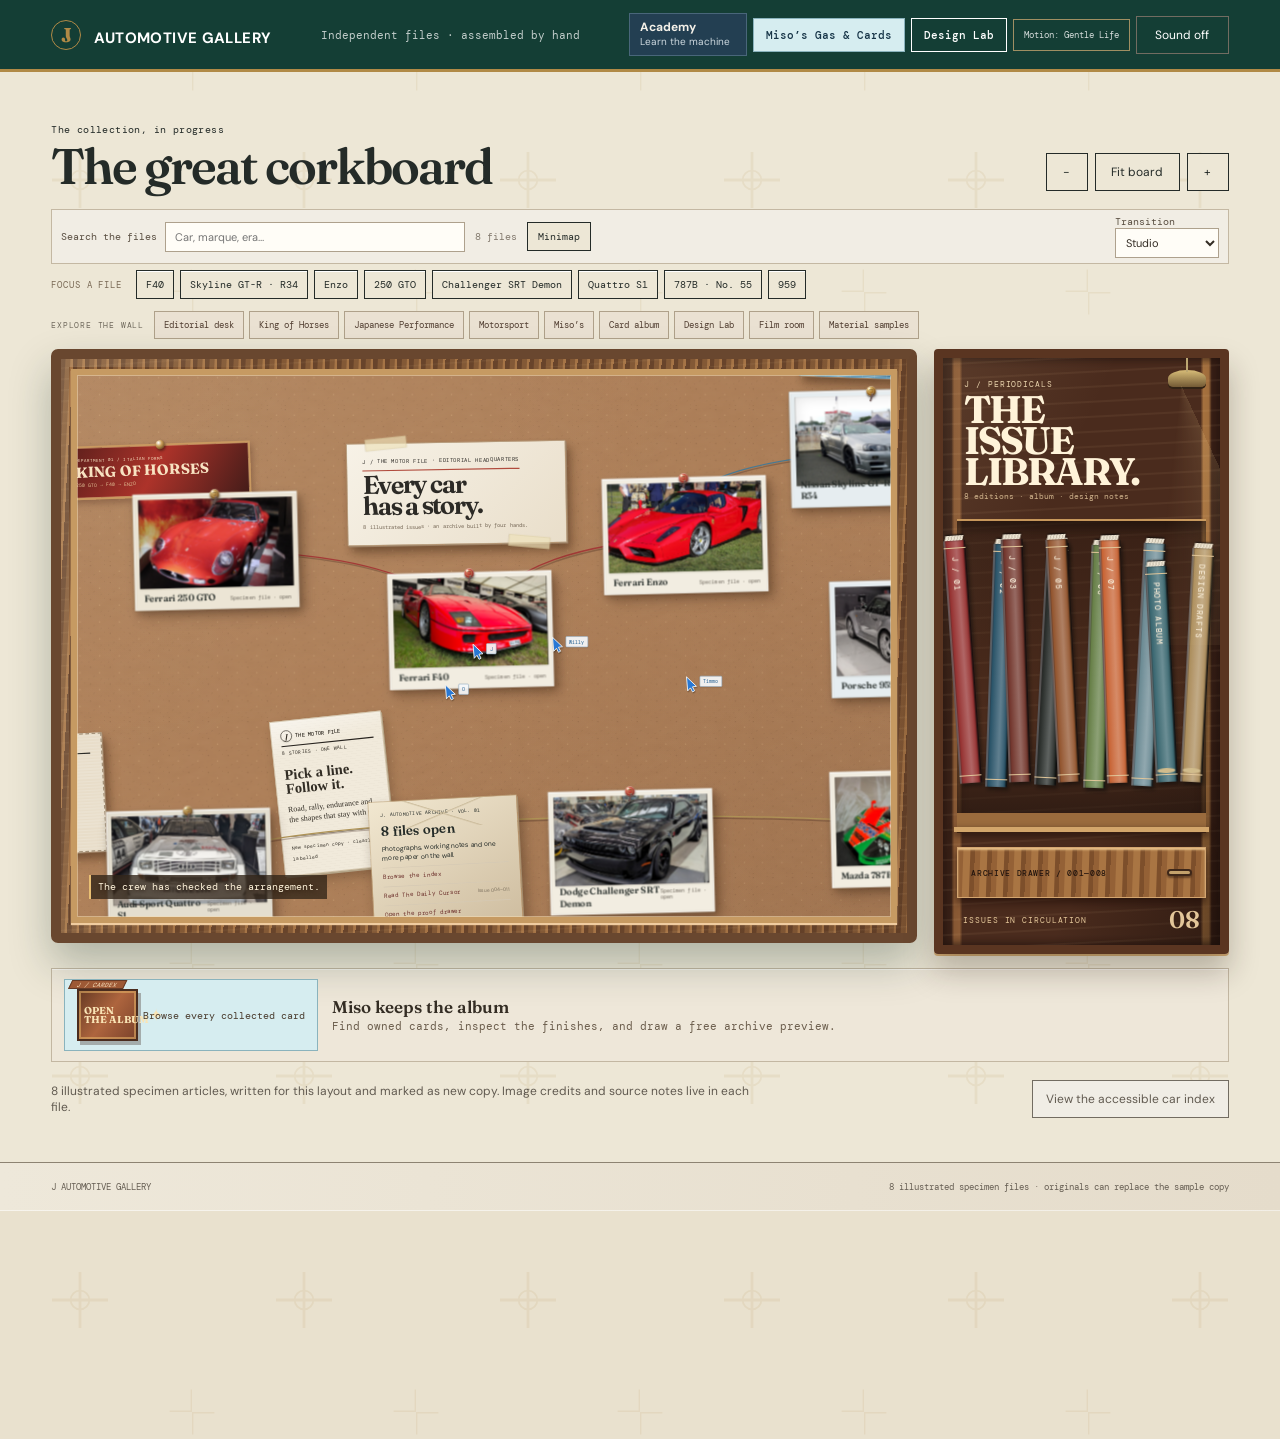
==== commit 374ecba4: "Refresh Miso card album and remove garage UI" ====
--- a/index.html
+++ b/index.html
@@ -8,12 +8,12 @@
     <title>J Automotive Gallery — Automotive files & CARDEX</title>
     <link rel="preconnect" href="https://upload.wikimedia.org" />
     <link rel="preconnect" href="https://commons.wikimedia.org" />
-    <link rel="stylesheet" href="./style.css?v=4.7.6" />
-    <link rel="stylesheet" href="./app.css?v=4.7.6" />
+    <link rel="stylesheet" href="./style.css?v=4.7.7" />
+    <link rel="stylesheet" href="./app.css?v=4.7.7" />
   </head>
   <body>
     <main id="app" aria-live="off"></main>
-    <script type="module" src="./app.js?v=4.7.6"></script>
+    <script type="module" src="./app.js?v=4.7.7"></script>
   </body>
 </html>
 
--- a/app.css
+++ b/app.css
@@ -1 +1 @@
-.board-surface{background-color:#a6754f;background-image:radial-gradient(ellipse at 17% 16%,rgba(255,244,222,.16),transparent 43%),radial-gradient(ellipse at 84% 78%,rgba(76,43,20,.11),transparent 45%),url("./cork-tile-OQBE7LV4.svg");background-size:auto,auto,512px 341px;background-repeat:no-repeat,no-repeat,repeat;background-position:center,center,0 0}.board-surface:before{opacity:.2;background:radial-gradient(ellipse at 20% 22%,transparent 0 2px,rgba(75,46,24,.1) 2.5px,transparent 4px) 0 0/53px 47px,linear-gradient(112deg,rgba(255,249,233,.1),transparent 32%,rgba(102,66,34,.04))}.archive-minimap{background-color:#a6754f;background-image:url("./cork-tile-OQBE7LV4.svg");background-size:128px 85px;background-repeat:repeat;background-position:0 0}.cardex-overlay{--global-light:0deg;position:fixed;inset:0;z-index:500;display:grid;place-items:center;padding:clamp(10px,3vh,28px);background:#1b1916c2;backdrop-filter:blur(5px);-webkit-backdrop-filter:blur(5px);perspective:1400px}.cardex-overlay[hidden]{display:none}.cardex-workbench{width:min(1320px,100%);max-height:min(94dvh,1000px);overflow:auto;padding:clamp(16px,3vw,34px);background:#e9e3d7;border:1px solid #f7f2e8;box-shadow:0 26px 80px #100d0a90,0 2px #fff8 inset;color:#27251f;animation:cardex-arrive .42s cubic-bezier(.2,.8,.2,1) both}@keyframes cardex-arrive{0%{opacity:0;transform:translateY(18px) rotateX(2deg) scale(.985)}to{opacity:1;transform:translateY(0) rotateX(0) scale(1)}}.cardex-header{display:flex;justify-content:space-between;align-items:center;gap:18px;padding-bottom:15px;border-bottom:1px solid #bdb4a5}.cardex-header .eyebrow{margin:0 0 5px;color:#7a6f60}.cardex-header h2{margin:0;font:600 clamp(26px,4vw,42px)/1 var(--serif);letter-spacing:-.04em}.cardex-header h2 span{font:italic 500 .48em var(--serif);color:#8f3934;letter-spacing:0}.cardex-header>button,.cardex-card-actions button{border:1px solid #888071;background:#f5f1e8;padding:9px 12px;font:10px var(--mono);color:#413b32}.cardex-controls{display:flex;align-items:center;justify-content:space-between;gap:18px;padding:12px 0;color:#665d51;font:10px var(--mono)}.cardex-controls p{margin:0}.cardex-controls label{display:flex;align-items:center;gap:8px;white-space:nowrap}.cardex-controls input{width:120px;accent-color:#317fc3}.cardex-controls output{min-width:30px;color:#286b9e}.cardex-grid{display:grid;grid-template-columns:repeat(auto-fit,minmax(min(100%,205px),1fr));gap:22px 18px;padding:5px 2px 18px}.cardex-entry{--px:50%;--py:45%;--rx:0deg;--ry:0deg;--foil-light:0deg;--glitter-on:.38;perspective:1100px;min-width:0}.cardex-card{position:relative;aspect-ratio:2.5/3.5;transform-style:preserve-3d;transform:rotateX(var(--rx)) rotateY(var(--ry));transition:transform .18s ease-out;filter:drop-shadow(0 12px 12px #30271c38);cursor:crosshair;outline:none}.cardex-entry.is-flipped .cardex-card{transform:rotateX(var(--rx)) rotateY(calc(180deg + var(--ry)))}.cardex-face{position:absolute;inset:0;overflow:hidden;border-radius:9px;backface-visibility:hidden;-webkit-backface-visibility:hidden;border:1px solid #fff8}.cardex-front{isolation:isolate;background:#181c1e}.cardex-front>img{position:absolute;inset:0;width:100%;height:100%;object-fit:cover;filter:saturate(.86) contrast(1.05);transform:scale(1.025)}.cardex-front:after{content:"";position:absolute;inset:0;z-index:1;background:linear-gradient(180deg,#10141612 18%,#10141605 42%,#0d1110de),linear-gradient(135deg,#fff4 0,transparent 24%,transparent 76%,#0004);pointer-events:none}.cardex-print-grain{position:absolute;inset:0;z-index:2;opacity:.16;mix-blend-mode:soft-light;background-image:url("data:image/svg+xml,%3Csvg xmlns='http://www.w3.org/2000/svg' width='120' height='120'%3E%3Cfilter id='grain'%3E%3CfeTurbulence type='fractalNoise' baseFrequency='.72' numOctaves='3' stitchTiles='stitch'/%3E%3C/filter%3E%3Crect width='100%25' height='100%25' filter='url(%23grain)' opacity='.45'/%3E%3C/svg%3E")}.cardex-foil{position:absolute;inset:-28%;z-index:3;opacity:.48;mix-blend-mode:screen;pointer-events:none;transform:rotate(calc(var(--foil-light) + var(--global-light)));background:linear-gradient(112deg,transparent 26%,color-mix(in srgb,var(--foil-accent) 65%,white) 37%,#fff 42%,var(--foil-metal) 47%,transparent 55%),linear-gradient(155deg,transparent 30%,#fff8 49%,transparent 68%);mask-image:radial-gradient(ellipse at var(--px) var(--py),#000 0 20%,transparent 76%);transition:opacity .15s}.cardex-entry[data-foil=starburst] .cardex-foil{background:repeating-conic-gradient(from 8deg at 50% 40%,#fff0 0 8deg,color-mix(in srgb,var(--foil-accent) 56%,white) 8.6deg 9.3deg,#fff0 10deg 18deg),linear-gradient(110deg,transparent 35%,#fff9 48%,transparent 58%);mask-image:radial-gradient(ellipse at var(--px) var(--py),#000 0 25%,transparent 78%)}.cardex-entry[data-foil=grid] .cardex-foil{background:linear-gradient(115deg,transparent 28%,#fff 48%,transparent 57%),repeating-linear-gradient(0deg,#fff0 0 11px,#c3f1ff62 12px 13px),repeating-linear-gradient(90deg,#fff0 0 11px,#70c5e254 12px 13px)}.cardex-entry[data-foil=engraved] .cardex-foil{background:repeating-radial-gradient(ellipse at 75% 25%,#fff0 0 7px,#f7e1ab55 8px 9px,transparent 10px 14px),linear-gradient(108deg,transparent 32%,#fff 47%,transparent 56%)}.cardex-entry[data-foil=chrome] .cardex-foil{background:linear-gradient(115deg,#fff0 24%,#e6f7ffb0 37%,#fff 43%,#68747a9c,#fff 53%,#fff0 67%)}.cardex-entry[data-foil=lightning] .cardex-foil{background:linear-gradient(130deg,transparent 0 36%,#fff0 38%,#fff 40%,var(--foil-accent) 42%,#fff 44%,transparent 46%),linear-gradient(48deg,transparent 52%,#fff9 54%,transparent 58%)}.cardex-entry[data-foil=prism] .cardex-foil{background:linear-gradient(110deg,#ff5f5f88,#f5d26388,#77e2c988,#72a9f388,#d18beb88);filter:hue-rotate(calc(var(--foil-light) + var(--global-light)))}.cardex-entry[data-foil=screenprint] .cardex-foil{background:radial-gradient(circle at 25% 35%,#f3c65f99 0 3px,transparent 4px),radial-gradient(circle at 64% 65%,#7ed2b088 0 3px,transparent 4px),linear-gradient(118deg,transparent 34%,#fff 48%,transparent 59%);background-size:22px 22px,20px 20px,100% 100%}.cardex-glitter{position:absolute;inset:0;z-index:4;opacity:var(--glitter-on);pointer-events:none;background:radial-gradient(circle at var(--px) var(--py),#fff9 0 1px,transparent 2px),radial-gradient(circle at calc(var(--px) + 17%) calc(var(--py) - 13%),var(--foil-metal) 0 1px,transparent 2px),radial-gradient(circle at calc(var(--px) - 11%) calc(var(--py) + 19%),#fff 0 1px,transparent 2px);mix-blend-mode:screen}.cardex-clearcoat{position:absolute;inset:0;z-index:5;pointer-events:none;border-radius:inherit;box-shadow:inset 0 1px #fff9,inset 1px 0 #fff5,inset -1px 0 #0004,inset 0 -1px #0007;background:linear-gradient(145deg,#fff2,transparent 23%,transparent 77%,#0002)}.cardex-edition,.cardex-name{position:absolute;z-index:6;left:13px;right:12px;color:#fff;text-shadow:0 1px 4px #000b}.cardex-edition{top:12px;display:flex;justify-content:space-between;align-items:start;gap:5px;font:8px var(--mono);letter-spacing:.06em}.cardex-edition b{color:var(--foil-metal);text-align:right}.cardex-name{bottom:14px}.cardex-name small{font:8px var(--mono);letter-spacing:.12em;color:#ffffffad}.cardex-name h3{font:600 clamp(18px,2vw,24px)/.95 var(--serif);margin:5px 0 7px}.cardex-name h3 em{color:var(--foil-metal);font-weight:500}.cardex-name>span{font:9px/1.35 var(--mono);color:#f4f0e6d9}.cardex-edge{position:absolute;z-index:7;inset:0;border-radius:inherit;box-shadow:inset 0 0 0 1px #fff6,2px 2px #292824aa;pointer-events:none}.cardex-back{display:flex;flex-direction:column;align-items:center;justify-content:center;gap:7px;background:radial-gradient(circle at 50% 35%,#4a5559,#171d20 68%);color:#f3efe3;font:9px var(--mono);letter-spacing:.07em;transform:rotateY(180deg);box-shadow:inset 0 0 0 5px #bf9f5c55,inset 0 0 0 8px #202326}.cardex-back-mark{display:grid;place-items:center;width:56px;height:56px;border:1px solid var(--foil-metal);border-radius:50%;color:var(--foil-metal);font:40px var(--serif);box-shadow:0 0 24px color-mix(in srgb,var(--foil-metal) 35%,transparent)}.cardex-back b{font-weight:500}.cardex-back small{color:#c5c0b6}.cardex-back-foil{position:absolute;inset:10px;border:1px solid #ffffff1c;border-radius:5px;background:repeating-linear-gradient(135deg,transparent 0 9px,#fff05 10px 11px);pointer-events:none}.cardex-back-number{position:absolute;bottom:20px;color:var(--foil-metal)}.cardex-card-actions{display:flex;flex-wrap:wrap;gap:5px;margin-top:10px}.cardex-card-actions button{flex:1;padding:7px 5px;background:#f6f2e8;font-size:8px;white-space:nowrap}.cardex-entry.is-inspecting .cardex-card{filter:drop-shadow(0 16px 15px #30271c58) drop-shadow(0 0 9px color-mix(in srgb,var(--foil-accent) 40%,transparent))}.cardex-entry.is-inspecting .cardex-foil{opacity:.9}.cardex-entry.is-keyboard-focused .cardex-card{outline:2px solid #2878d4;outline-offset:4px}.cardex-footnote{margin:2px 0 0;border-top:1px solid #c6bdaf;padding-top:10px;color:#71685c;font:9px/1.5 var(--mono)}body.cardex-is-open{overflow:hidden}@media(max-width:650px){.cardex-controls{align-items:flex-start;flex-direction:column;gap:8px}.cardex-grid{grid-template-columns:repeat(2,minmax(0,1fr));gap:14px 10px}.cardex-card-actions button{font-size:7px;padding:7px 3px}.cardex-workbench{max-height:96dvh}.cardex-header h2 span{display:block;margin-top:4px}}@media(prefers-reduced-motion:reduce){.cardex-workbench{animation:none}.cardex-card{transition:none}}.cardex-card,.cardex-entry.is-inspecting .cardex-card{filter:none}.cardex-face{box-shadow:0 12px 18px #30271c44}.board-frame{background-color:#a6754f;background-image:url("./cork-tile-OQBE7LV4.svg");background-size:256px 170.5px;background-repeat:repeat}.cardex-workbench{background:#e8e3d5}.cardex-grid{grid-template-columns:repeat(auto-fit,minmax(min(100%,225px),1fr));gap:24px 18px}.cardex-card{aspect-ratio:2.5/3.5}.cardex-front{display:flex;flex-direction:column;padding:10px;border:6px solid #d6b65b;border-radius:14px;background:linear-gradient(155deg,color-mix(in srgb,var(--foil-accent) 31%,#f7e9bd),#f7f0d9 42%,color-mix(in srgb,var(--foil-accent) 19%,#e0d4b4));box-shadow:inset 0 0 0 2px #fff9,inset 0 0 0 5px #896e3366,0 12px 20px #35271955;color:#20221f}.cardex-front:after{content:none}.tcg-card-inset{position:absolute;inset:2px;border:1px solid #fff9;border-radius:7px;pointer-events:none}.tcg-topline,.tcg-heading,.tcg-photo-caption,.tcg-bottomline{position:relative;z-index:6;display:flex;align-items:center;justify-content:space-between;gap:6px}.tcg-topline{font:8px var(--mono);letter-spacing:.08em;color:#554b39;min-height:16px}.tcg-rank{display:flex;align-items:center;gap:4px;color:#423922}.tcg-rank b{font:700 15px var(--serif)}.tcg-rank i{font-size:12px;color:var(--foil-accent)}.tcg-heading{align-items:end;min-height:42px;padding:1px 0 6px;border-bottom:1px solid #907b4c}.tcg-heading h3{margin:0;font:700 clamp(16px,1.6vw,21px)/.95 var(--serif);letter-spacing:-.035em}.tcg-type{padding:3px 5px;border:1px solid #9b844f;border-radius:20px;background:#fff9;font:7px var(--mono);white-space:nowrap;color:#5f4b30}.tcg-image{position:relative;z-index:1;flex:none;height:42%;overflow:hidden;border:3px solid #d1b05c;box-shadow:0 1px #fff8,inset 0 0 0 1px #654e2e;background:#302d28}.tcg-image>img{display:block;width:100%;height:100%;object-fit:cover;filter:saturate(1.05) contrast(1.03)}.tcg-image>.cardex-print-grain,.tcg-image>.cardex-foil,.tcg-image>.cardex-glitter,.tcg-image>.cardex-clearcoat{inset:0}.tcg-image>.cardex-foil{inset:-27%;opacity:.55}.tcg-image>.cardex-glitter{opacity:var(--glitter-on)}.tcg-photo-caption{padding:3px 2px 5px;font:7px var(--mono);color:#62573e;border-bottom:1px solid #9b885f;letter-spacing:.02em}.tcg-photo-caption span:last-child{max-width:47%;overflow:hidden;text-overflow:ellipsis;white-space:nowrap}.tcg-moves{z-index:6;position:relative;display:flex;flex:1;flex-direction:column;justify-content:center;min-height:0}.tcg-move{display:grid;grid-template-columns:22px 1fr;align-items:center;gap:5px;padding:6px 1px;border-bottom:1px solid #b9a97f}.tcg-move:last-child{border-bottom:0}.tcg-move-mark{display:grid;place-items:center;width:19px;height:19px;border-radius:50%;border:2px solid #fff9;box-shadow:0 0 0 1px #826c3a;background:var(--foil-accent);color:#fff;font-size:9px}.tcg-move b{display:block;font:700 11px/1.1 var(--serif);color:#2f2920}.tcg-move p{margin:2px 0 0;font:8px/1.25 var(--mono);color:#4f493d}.tcg-bottomline{border-top:2px solid #8f7a4b;padding-top:4px;font:7px var(--mono);color:#5c513b;letter-spacing:.02em}.tcg-bottomline b{color:#372b1b}.cardex-front .cardex-edge{border-radius:7px;box-shadow:inset 0 0 0 1px #fff5;z-index:8}.cardex-back{border:6px solid #d6b65b;border-radius:14px}.cardex-entry.is-inspecting .cardex-front{box-shadow:inset 0 0 0 2px #fff9,inset 0 0 0 5px #896e3366,0 18px 29px #35271977}@media(max-width:650px){.cardex-grid{grid-template-columns:repeat(2,minmax(0,1fr));gap:13px 9px}.cardex-front{padding:6px;border-width:4px}.tcg-topline{font-size:6px}.tcg-heading{min-height:34px}.tcg-heading h3{font-size:14px}.tcg-type{font-size:6px}.tcg-image{height:39%;border-width:2px}.tcg-photo-caption,.tcg-bottomline{font-size:6px}.tcg-move{grid-template-columns:14px 1fr;gap:3px;padding:3px 0}.tcg-move-mark{width:13px;height:13px;font-size:7px;border-width:1px}.tcg-move b{font-size:9px}.tcg-move p{font-size:6px;line-height:1.2}.cardex-back{border-width:4px}}.cardex-creature-card .cardex-front{border:3px solid color-mix(in srgb,var(--foil-metal) 76%,white);border-radius:14px;background:radial-gradient(circle at 50% 35%,color-mix(in srgb,var(--foil-accent) 55%,#15202a),#101719 78%);box-shadow:inset 0 0 0 3px #fff4,0 9px 22px #16222d55}.cardex-creature-card .tcg-image{inset:17% 8% 25%;border:2px solid color-mix(in srgb,var(--foil-metal) 78%,white);border-radius:50% 50% 12px 12px;overflow:hidden;box-shadow:0 0 22px color-mix(in srgb,var(--foil-accent) 54%,transparent)}.cardex-creature-card .tcg-image img{width:100%;height:100%;object-fit:cover}.cardex-creature-card .tcg-move-mark{color:var(--foil-metal)}.cardex-creature-card .tcg-stage{font-weight:800;letter-spacing:.16em}.tcg-photo-caption{display:grid;grid-template-columns:1fr;gap:2px;padding:3px 2px 5px;line-height:1.15}.tcg-photo-caption span{max-width:100%;overflow:hidden;text-overflow:ellipsis;white-space:nowrap}.tcg-photo-caption span:last-child{text-align:left}.cardex-creature-card .tcg-image{inset:0;align-self:center;width:84%;height:34%;border-radius:12px}.cardex-creature-card .tcg-photo-caption{position:relative;inset:auto;min-height:30px}.cardex-creature-card .tcg-topline,.cardex-creature-card .tcg-rank,.cardex-creature-card .tcg-photo-caption,.cardex-creature-card .tcg-bottomline{color:#d6ded9;text-shadow:0 1px 2px #080c0dcc}.cardex-creature-card .tcg-heading{border-color:color-mix(in srgb,var(--foil-metal) 58%,#64737a)}.cardex-creature-card .tcg-heading h3,.cardex-creature-card .tcg-move b{color:#f0ead7;text-shadow:0 1px 3px #080c0dcc}.cardex-creature-card .tcg-type{border-color:color-mix(in srgb,var(--foil-metal) 68%,#fff);background:#101719e8;color:#f0ead7}.cardex-creature-card .tcg-photo-caption{font-size:9px;border-color:#aebdb277}.cardex-creature-card .tcg-move{border-color:#b9c6bf66}.cardex-creature-card .tcg-move p{font-size:9px;color:#c5d0ca}.cardex-creature-card .tcg-move-mark{color:#fff;border-color:#fff9}.cardex-creature-card .tcg-bottomline{border-color:color-mix(in srgb,var(--foil-metal) 70%,#fff)}.cardex-creature-card .tcg-bottomline b{color:#f0ead7}.card-draw-shelf{display:flex;align-items:center;gap:14px;margin:14px 0 0;padding:10px 12px;border:1px solid #c3b7a2;background:#eee7d9;box-shadow:inset 0 1px #fff9}.card-draw-shelf p{margin:0;color:#6b5d4c;font:11px/1.5 var(--mono)}.card-draw-shelf p b{font:600 17px var(--serif);color:#342d24}.card-draw-box{position:relative;display:grid;grid-template-columns:58px auto;align-items:center;gap:8px;min-width:204px;text-align:left;border:0;background:none;padding:4px 8px 4px 0;transition:transform .25s}.card-draw-box:hover{transform:translateY(-3px)}.card-draw-lid{position:absolute;left:3px;top:0;width:55px;height:9px;background:#9d5935;border:1px solid #643a26;transform:skew(-26deg);font:6px var(--mono);color:#fce6c2;text-align:center}.card-draw-face{display:flex;align-items:center;justify-content:space-between;width:61px;height:52px;padding:5px;color:#f9e4b5;background:linear-gradient(125deg,#653923,#ae653e 50%,#7b422b);border:2px solid #4a2c1e;box-shadow:3px 4px #412c2355,inset 0 0 0 2px #e2ae6599}.card-draw-face b{font:700 10px/.95 var(--serif)}.card-draw-face i{font-size:17px}.card-draw-box>small{font:10px/1.3 var(--mono);color:#493b2d}.cardex-draw-result{display:flex;align-items:center;justify-content:space-between;gap:18px;margin:4px 0 14px;padding:10px 14px;border:1px solid #b59d64;background:linear-gradient(95deg,#f8f0d9,#e9ddbe);box-shadow:inset 0 1px #fff9}.cardex-draw-result[hidden]{display:none}.cardex-draw-result>div:first-child{display:grid;gap:3px}.cardex-draw-result small{font:8px var(--mono);letter-spacing:.1em;color:#806746}.cardex-draw-result b{font:600 20px var(--serif)}.cardex-draw-result span{font:10px var(--mono);color:#675d4e}.cardex-draw-result>div:last-child{display:flex;gap:7px}.cardex-draw-result button{padding:8px 10px;border:1px solid #8c7857;background:#f9f4e8;font:10px var(--mono)}.cardex-overlay.is-draw-mode .cardex-grid{display:flex;justify-content:center}.cardex-overlay.is-draw-mode .cardex-entry:not(.is-drawn){display:none}.cardex-overlay.is-draw-mode .cardex-entry.is-drawn{width:min(300px,100%)}.cardex-overlay.is-draw-mode .cardex-entry.is-drawn .cardex-card{animation:card-draw-reveal .55s cubic-bezier(.18,.8,.2,1) both}@keyframes card-draw-reveal{0%{opacity:0;translate:0 36px;rotate:-5deg}to{opacity:1;translate:0 0;rotate:0deg}}@media(max-width:600px){.card-draw-shelf{padding:8px}.card-draw-box{min-width:152px}.card-draw-shelf p{font-size:9px}.cardex-draw-result{flex-wrap:wrap}.cardex-draw-result b{font-size:17px}}@media(prefers-reduced-motion:reduce){.card-draw-box{transition:none}.cardex-overlay.is-draw-mode .cardex-entry.is-drawn .cardex-card{animation:none}}.material-lab{position:relative;overflow:hidden;margin:0 0 18px;border:1px solid #718287;background:#14222a;box-shadow:0 8px 22px #1f29252b,inset 0 1px #f9ffff6b;color:#f3eee3}.material-lab-head{position:relative;z-index:2;display:flex;align-items:center;gap:16px;flex-wrap:wrap;padding:10px 14px;background:linear-gradient(90deg,#10212bea,#17313bd8);border-bottom:1px solid #ffffff42;backdrop-filter:blur(7px)}.material-lab-head>div{display:grid;min-width:170px;margin-right:auto}.material-lab-head small{font:8px var(--mono);letter-spacing:.13em;color:#80c9d4}.material-lab-head b{font:600 21px var(--serif);line-height:1.1}.material-lab-head span{font:9px var(--mono);color:#d3ddd7}.material-lab-head label{display:grid;gap:3px;font:9px var(--mono);text-transform:uppercase;letter-spacing:.06em;color:#c4d6d7}.material-lab-head select{min-width:152px;padding:7px 8px;border:1px solid #9fc0c46e;border-radius:2px;background:#f8f4e9;color:#1e3438;font:11px var(--mono)}.material-lab-head input[type=range]{width:95px;accent-color:#8bd7d8}.material-lab-head>button{padding:7px 9px;border:1px solid #a0c4c6;background:#203d45;color:#e8f6f3;font:9px var(--mono);text-transform:uppercase;letter-spacing:.04em}.material-lab-advanced{position:relative;z-index:2;display:flex;align-items:center;flex-wrap:wrap;gap:17px;padding:9px 14px;background:#e8efea;color:#1c3e45;border-bottom:1px solid #8db1b0}.material-lab-advanced[hidden]{display:none}.material-lab-advanced label{display:grid;gap:2px;font:9px var(--mono);text-transform:uppercase}.material-lab-advanced input{width:95px;accent-color:#398697}.material-lab-advanced select{padding:4px;border:1px solid #87a6a7;background:#fff;color:#263f42;font:10px var(--mono)}.cardex-overlay .cardex-grid{position:relative;isolation:isolate;background:radial-gradient(ellipse 60% 44% at 50% 13%,color-mix(in srgb,var(--material-ambient,#7fb7b8) 19%,transparent),transparent 80%);transition:background .4s}.cardex-overlay .material-card-ambient{position:absolute;inset:0;width:100%;height:100%;opacity:.16;pointer-events:none;z-index:0;filter:blur(12px)}.cardex-overlay .cardex-entry{position:relative;z-index:1}#material-canvas{display:block;width:100%;height:230px;touch-action:none;cursor:crosshair}.material-preset-strip{position:absolute;z-index:3;left:0;right:0;bottom:0;display:grid;grid-template-columns:repeat(8,minmax(0,1fr));height:54px;border-top:2px solid #ffffffac}.material-preset-strip[hidden]{display:none}.material-preset-strip button{display:flex;align-items:end;justify-content:center;padding:0 2px 5px;border:0;border-right:1px solid #ffffff8a;background:linear-gradient(0deg,#07141abb,transparent 75%);color:#faffff;font:8px var(--mono);letter-spacing:.04em;text-shadow:0 1px 2px #000}.material-preset-strip button:last-child{border-right:0}.material-preset-strip button[aria-pressed=true]{box-shadow:inset 0 0 0 2px #e6ffec,inset 0 0 0 4px #10212a}.material-lab-fallback{padding:35px;color:#fff;font:12px var(--mono);background:linear-gradient(110deg,#356773,#ab7359,#486e76)}.material-lab-fallback[hidden]{display:none}@media(max-width:700px){.material-lab-head{gap:9px;padding:8px}.material-lab-head>div{width:100%}.material-lab-head b{font-size:17px}.material-lab-head input[type=range]{width:70px}#material-canvas{height:184px}.material-preset-strip{height:54px}.material-preset-strip button{font-size:7px}}@media(prefers-reduced-motion:reduce){#material-canvas{cursor:default}}.board-shell{background:radial-gradient(ellipse at 18% 7%,#fff8ea 0,transparent 42%),radial-gradient(ellipse at 85% 76%,#b59a74 0,transparent 47%),repeating-linear-gradient(90deg,#ede5d6 0 36px,#e9e0d0 36px 37px)}.board-window{position:relative}.board-window>.board-status{left:28px;bottom:24px;z-index:10;pointer-events:none}.board-photo-car{position:absolute}.wall-index{display:flex;align-items:center;gap:6px;overflow-x:auto;scrollbar-width:thin;padding:0 0 11px;margin:-4px 0 0;white-space:nowrap}.wall-index>span{font:9px var(--mono);letter-spacing:.1em;color:#796955;margin-right:8px;flex:none}.wall-index button{flex:none;border:1px solid #a9987c;background:#f5efdf;padding:7px 9px;font:10px var(--mono);color:#514538;box-shadow:inset 0 1px #fff}.wall-index button:hover,.wall-index button:focus-visible,.wall-index button[aria-current=true]{background:#2e3431;color:#f8f0dd;border-color:#2e3431;transform:translateY(-2px)}.board-photo-car.is-reviewed{z-index:7;box-shadow:5px 12px 25px #2d1e1269,0 0 0 3px #f3d298}.crew.is-reviewing{animation:none;opacity:1;transform:none;transition:left .48s cubic-bezier(.18,.8,.23,1),top .48s cubic-bezier(.18,.8,.23,1),opacity .2s;box-shadow:2px 5px 8px #17120d80,0 0 0 3px #fff7}.board-status{max-width:340px;padding:5px 7px;background:#322619c9;border-left:2px solid #e9bf73;line-height:1.4}.article-shell{background-color:var(--edition-paper,#eee9dd);background-attachment:fixed}.article-shell .magazine{background:transparent}.article-shell[data-edition=ferrari-f40]{background-image:linear-gradient(138deg,transparent 0 66%,#bd293311 66.15% 67%,transparent 67.15%),repeating-linear-gradient(0deg,transparent 0 52px,#3b303009 53px 54px),radial-gradient(ellipse at 76% 5%,#e6433920,transparent 38%)}.article-shell[data-edition=nissan-r34]{background-image:linear-gradient(#23799516 1px,transparent 1px),linear-gradient(90deg,#23799516 1px,transparent 1px),radial-gradient(circle at 74% 13%,#9cd2de48,transparent 40%);background-size:38px 38px,38px 38px,auto}.article-shell[data-edition=ferrari-enzo]{background-image:linear-gradient(136deg,transparent 0 58%,#d94c311a 58.1% 61%,transparent 61.1%),linear-gradient(43deg,transparent 0 23%,#667f8218 23.1% 25%,transparent 25.1%),radial-gradient(circle at 83% 10%,#fff 0,transparent 39%)}.article-shell[data-edition=ferrari-250-gto]{background-image:repeating-radial-gradient(circle at 90% 18%,#9f6b3114 0 1px,transparent 2px 11px),linear-gradient(118deg,#fff6 0,transparent 45%,#bf9c5d1b 100%)}.article-shell[data-edition=dodge-demon]{background-image:repeating-linear-gradient(132deg,#ffffff07 0 2px,transparent 2px 19px),radial-gradient(ellipse at 80% 9%,#b9752530,transparent 42%),linear-gradient(90deg,#161514 0,#292621 49%,#1d1b19)}.article-shell[data-edition=audi-quattro-s1]{background-image:repeating-linear-gradient(135deg,transparent 0 66px,#63853518 67px 70px,transparent 71px 117px),repeating-linear-gradient(0deg,#2b34260a 0 1px,transparent 2px 7px),radial-gradient(circle at 84% 6%,#b4c47035,transparent 42%)}.article-shell[data-edition=mazda-787b]{background-image:radial-gradient(circle at 15% 10%,#e56b2e22 0 2px,transparent 3px),radial-gradient(circle at 72% 20%,#2d936922 0 2px,transparent 3px),linear-gradient(128deg,transparent 0 62%,#e56b2e13 62.1% 64%,transparent 64.1%),radial-gradient(ellipse at 90% 5%,#26755229,transparent 45%);background-size:22px 22px,28px 28px,auto,auto}.article-shell[data-edition]{background-position:center top;background-size:cover;background-repeat:no-repeat}.article-shell[data-edition=ferrari-f40]{background-image:url("./bg-ferrari-f40-EKLVCVPX.svg")}.article-shell[data-edition=nissan-r34]{background-image:url("./bg-nissan-r34-6PV6KMNO.svg")}.article-shell[data-edition=ferrari-enzo]{background-image:url("./bg-ferrari-enzo-TYGYYK4L.svg")}.article-shell[data-edition=ferrari-250-gto]{background-image:url("./bg-ferrari-250-gto-TMBLFQ3H.svg")}.article-shell[data-edition=dodge-demon]{background-image:url("./bg-dodge-demon-U42EXGKG.svg")}.article-shell[data-edition=audi-quattro-s1]{background-image:url("./bg-audi-quattro-s1-TCNGMMKI.svg")}.article-shell[data-edition=mazda-787b]{background-image:url("./bg-mazda-787b-T2W64CIO.svg")}.mazda-theme .cover-title h1,.mazda-theme .cover-title .eyebrow,.mazda-theme .cover-title .standfirst{color:#202522}.cardex-workbench{display:flex;flex-direction:column;background:radial-gradient(ellipse at 12% 2%,#fff8e5,transparent 42%),repeating-linear-gradient(0deg,#e8e1d2 0 28px,#e3dacb 29px 30px);box-shadow:0 26px 80px #100d0a90,0 2px #fff8 inset}.cardex-header{order:0}.cardex-controls{order:1}.cardex-crew-note{order:2;display:flex;align-items:center;gap:12px;padding:9px 12px;margin:0 0 8px;border:1px solid #bca987;background:linear-gradient(100deg,#e9d9b5,#f6edda 52%,#e5d5b8);box-shadow:0 2px 4px #50402c1a}.crew-note-mark{flex:none;padding:5px 8px;background:#273c3a;color:#fff1d5;font:9px var(--mono);letter-spacing:.08em}.cardex-crew-note p{margin:0;font:11px/1.4 var(--mono);color:#493e2e}.cardex-crew-note.is-pulsing{animation:crew-note-reaction .38s ease-out}@keyframes crew-note-reaction{50%{box-shadow:0 0 0 4px #df9d4a66}}.cardex-draw-result{order:3}.cardex-grid{order:4}.cardex-footnote{order:5}.cardex-workbench .material-lab{order:6;margin:16px 0 0}.cardex-workbench .material-lab:before{content:"OPTIONAL MATERIAL STUDY";position:absolute;right:10px;top:8px;z-index:5;font:8px var(--mono);letter-spacing:.1em;color:#b9d2cd;pointer-events:none}.cardex-grid{grid-template-columns:repeat(auto-fit,minmax(min(100%,280px),1fr));padding:15px 2px 20px;background:radial-gradient(ellipse at 48% 3%,#bd965f30,transparent 68%)}.tcg-heading h3{font-size:clamp(17px,1.35vw,20px)}.tcg-image{height:38%}.tcg-move{padding:4px 1px}.tcg-move p{font-size:8px;line-height:1.2;display:-webkit-box;-webkit-line-clamp:2;-webkit-box-orient:vertical;overflow:hidden}.cardex-entry{transition:transform .25s}.cardex-entry:hover{transform:translateY(-4px)}.card-draw-box:hover .card-draw-lid,.card-draw-box:focus-visible .card-draw-lid{transform:translateY(-6px) rotate(-7deg) skew(-26deg)}.card-draw-lid{transform-origin:left bottom;transition:transform .3s cubic-bezier(.2,.8,.2,1)}@media(max-width:650px){.wall-index{margin-top:1px}.wall-index button{padding:8px 10px}.cardex-crew-note{align-items:flex-start}.cardex-crew-note p{font-size:9px}}@media(max-width:500px){.cardex-grid{grid-template-columns:minmax(0,300px);justify-content:center}.tcg-heading h3{font-size:19px}.tcg-image{height:40%}.tcg-move p{font-size:8px}}@media(prefers-reduced-motion:reduce){.board-photo-car.is-reviewed,.cardex-entry:hover,.wall-index button:hover{transform:none}.crew.is-reviewing,.card-draw-lid,.cardex-entry{transition:none}.cardex-crew-note.is-pulsing{animation:none}.article-shell{background-attachment:scroll}}.story-copy .essay-heading{margin:2.2em 0 .8em;padding-top:.55em;border-top:1px solid currentColor;color:var(--ink);font:650 clamp(21px,2.4vw,31px)/1.08 var(--serif);letter-spacing:-.04em}.theme-r34 .story-copy .essay-heading,.theme-audi .story-copy .essay-heading,.theme-demon .story-copy .essay-heading,.theme-mazda .story-copy .essay-heading{font-family:var(--mono);letter-spacing:-.045em}.story-copy .essay-heading+p{margin-top:0}.article-toolbar .edition-fx-trigger{margin-left:auto;background:var(--edition-accent);border-color:var(--edition-accent);color:#fff;font-weight:700;box-shadow:3px 3px #0002}.article-toolbar .edition-fx-trigger:hover,.article-toolbar .edition-fx-trigger:focus-visible{filter:brightness(1.12);transform:translateY(-2px)}.edition-effect{position:fixed;inset:0;z-index:450;overflow:hidden;pointer-events:none;isolation:isolate}.edition-effect-piece{position:absolute;display:block;opacity:0;will-change:transform,opacity}.edition-effect[data-effect=ferrari-f40] .edition-effect-piece{top:-20vh;left:calc(-25vw + var(--piece)*17vw);width:8vw;height:140vh;background:linear-gradient(90deg,#a8242bba,#f46a55dd 46%,#fff4df88 50%,#a8242bd1 60%,#a8242b88);box-shadow:9px 0 #331c1a66;clip-path:polygon(0 0,100% 0,77% 100%,0 100%)}.edition-effect[data-effect=nissan-r34] .edition-effect-piece{top:calc(15vh + var(--piece)*8vh);left:calc(8vw + var(--piece)*13vw);width:30vw;aspect-ratio:1;border:2px solid #239ac5a8;border-radius:50%;box-shadow:0 0 0 18px #5cb5d51c,0 0 0 37px #2c95b520,inset 0 0 0 1px #d9ffffb0;background:linear-gradient(90deg,transparent calc(50% - 1px),#1382a879 50%,transparent calc(50% + 1px)),linear-gradient(transparent calc(50% - 1px),#1382a879 50%,transparent calc(50% + 1px))}.edition-effect[data-effect=ferrari-enzo] .edition-effect-piece{top:-5vh;left:calc(-20vw + var(--piece)*21vw);width:42vw;height:110vh;background:linear-gradient(135deg,#e86e55cf,#ae2d2fb0 46%,#f5e9cf66 48%,#51606393 51%,#30404899);clip-path:polygon(0 0,100% 18%,55% 100%,4% 72%);box-shadow:8px 9px #2b34334d}.edition-effect[data-effect=ferrari-250-gto] .edition-effect-piece{top:calc(10vh + var(--piece)*8vh);left:calc(8vw + var(--piece)*11vw);width:27vw;aspect-ratio:1.3;border:7px double #9d713bb8;border-radius:50%;box-shadow:0 0 0 18px #f2d6a02e,inset 0 0 0 16px #b4823c22;background:radial-gradient(circle,#f7e8c955,transparent 68%)}.edition-effect[data-effect=dodge-demon] .edition-effect-piece{top:calc(20vh + var(--piece)*10vh);left:calc(20vw + var(--piece)*10vw);width:11vw;aspect-ratio:1;border-radius:50%;background:radial-gradient(circle,#fff1a6 0 13%,#ef9a23 20% 50%,#9b4216 66%,transparent 72%);box-shadow:0 0 18px #f6a52bbd,0 0 80px #f6a52b99;filter:blur(.3px)}.edition-effect[data-effect=audi-quattro-s1] .edition-effect-piece{top:calc(-5vh + var(--piece)*13vh);left:calc(-13vw + var(--piece)*13vw);width:26vw;height:26vh;border:1px solid #555e4c70;background:repeating-linear-gradient(0deg,#25352e3d 0 1px,#eee9d9db 2px 11px);box-shadow:8px 9px #87a24793;clip-path:polygon(0 0,100% 0,100% 84%,88% 100%,0 100%)}.edition-effect[data-effect=mazda-787b] .edition-effect-piece{top:calc(5vh + var(--piece)*4vh);left:calc(-25vw + var(--piece)*18vw);width:46vw;height:95vh;border-radius:48% 52% 39% 61%;background:radial-gradient(circle at 35% 45%,transparent 0 19%,#ed702f9e 20% 45%,transparent 46%),radial-gradient(circle at 68% 64%,#9ac743ba 0 26%,transparent 27%);mix-blend-mode:screen;filter:blur(7px)}@media(max-width:700px){.article-toolbar .edition-fx-trigger{margin-left:0;flex-basis:100%}.edition-effect[data-effect=ferrari-250-gto] .edition-effect-piece{width:54vw}.edition-effect[data-effect=dodge-demon] .edition-effect-piece{width:24vw}.edition-effect[data-effect=nissan-r34] .edition-effect-piece{width:60vw}}@media(prefers-reduced-motion:reduce){.article-toolbar .edition-fx-trigger{transition:none}.edition-effect{display:none}}.proof-registration{position:absolute;inset:10px 10px 39px;z-index:5;pointer-events:none;color:var(--edition-accent,#9f302c);opacity:0}.proof-registration i{position:absolute;width:25px;height:25px;border-color:currentColor;border-style:solid;border-width:0}.proof-registration i:nth-child(1){left:-7px;top:-7px;border-left-width:2px;border-top-width:2px}.proof-registration i:nth-child(2){right:-7px;top:-7px;border-right-width:2px;border-top-width:2px}.proof-registration i:nth-child(3){left:-7px;bottom:-7px;border-left-width:2px;border-bottom-width:2px}.proof-registration i:nth-child(4){right:-7px;bottom:-7px;border-right-width:2px;border-bottom-width:2px}.proof-registration span{position:absolute;left:12px;bottom:12px;padding:4px 6px;background:#f6f1e9e6;border:1px solid currentColor;font:8px var(--mono);letter-spacing:.08em;box-shadow:2px 3px #17130e24}.article-shell[data-edition=porsche-959]{background-image:url("./bg-porsche-959-QC75W6HS.svg")}.edition-effect[data-effect=porsche-959] .edition-effect-piece{top:calc(5vh + var(--piece)*8vh);left:calc(7vw + var(--piece)*11vw);width:25vw;aspect-ratio:1;border:1px solid #4f859bbb;border-radius:50%;background:linear-gradient(90deg,transparent calc(50% - 1px),#4f859b88 50%,transparent calc(50% + 1px)),linear-gradient(transparent calc(50% - 1px),#4f859b88 50%,transparent calc(50% + 1px));box-shadow:0 0 0 10px #dce9e630,0 0 0 20px #759eac24}.photo-shuffle{height:clamp(340px,51vw,650px);padding:19px 23px 0;background:linear-gradient(146deg,#d7cdbd,#f0eadc 40%,#b9aa95);border:1px solid #a99d89;box-shadow:0 18px 35px #24191030,inset 0 1px #fff9;overflow:hidden;color:#29251f}.shuffle-stack{position:relative;height:calc(100% - 57px);perspective:1000px}.shuffle-card{position:absolute;inset:0 12px 8px 0;margin:0;padding:10px 10px 7px;background:#f7f3e9;border:1px solid #b9ad9b;transform-origin:55% 75%;box-shadow:4px 12px 25px #160e0b4f,inset 0 1px #fff;display:flex;flex-direction:column;gap:6px}.shuffle-card[data-position=front]{z-index:2;transform:translate(0) rotate(-.5deg)}.shuffle-card[data-position=back]{z-index:1;transform:translate(18px,11px) rotate(2deg);filter:saturate(.84)}.shuffle-card img{display:block;width:100%;height:calc(100% - 31px);object-fit:contain;background:#25231f;border:1px solid #49443d}.shuffle-card figcaption{font:10px/1.3 var(--mono);color:#51483d;overflow:hidden;text-overflow:ellipsis;white-space:nowrap}.shuffle-card.is-unavailable img{opacity:0}.shuffle-card.is-unavailable:after{content:"Photograph unavailable \b7  source link below";position:absolute;left:50%;top:48%;translate:-50% -50%;color:#f3ebd9;font:11px var(--mono);text-align:center}.shuffle-controls{height:57px;display:flex;align-items:center;justify-content:space-between;gap:12px;border-top:1px solid #76695680}.shuffle-count{font:10px var(--mono);letter-spacing:.05em;color:#5f5143}.shuffle-next{border:1px solid #4e4538;background:#272c2a;color:#f4ead5;padding:9px 12px;font:700 11px var(--mono);box-shadow:2px 3px #1b17183b}.shuffle-next:hover,.shuffle-next:focus-visible{background:var(--edition-accent,#9e332e);transform:translateY(-2px)}.shuffle-next:disabled{opacity:.6;cursor:wait}.shuffle-live{position:absolute;width:1px;height:1px;overflow:hidden;clip-path:inset(50%)}.shuffle-labels{display:flex;justify-content:space-between;margin:10px 0;color:var(--edition-ink,#51483d);font:9px var(--mono);text-transform:uppercase;letter-spacing:.08em}@media(max-width:700px){.photo-shuffle{height:315px;padding:11px 12px 0}.shuffle-stack{height:calc(100% - 52px)}.shuffle-controls{height:52px}.shuffle-count{font-size:8px}.shuffle-next{font-size:9px;padding:8px}}@media(prefers-reduced-motion:reduce){.shuffle-next:hover{transform:none}}.masthead-actions{display:flex;align-items:center;gap:8px}.garage-open{border:1px solid currentColor;background:#244b43;color:#fff;padding:9px 12px;font:700 11px var(--mono);white-space:nowrap}.garage-open:hover{background:#326c5f}.garage-jp{margin-left:7px;padding:3px 5px;background:#f4cb72;color:#23332c}.mag-header .garage-open{background:#f4cb72;color:#24231f;border-color:#f4cb72}.garage-is-open{overflow:hidden}.collector-quiz{margin:48px 0 58px;max-width:960px;position:relative;overflow:hidden;padding:clamp(20px,4vw,38px);background:linear-gradient(135deg,#133d3b,#195954 72%,#327e6d);color:#f5f0df;box-shadow:10px 12px #a6b8a3,0 24px 35px #1a302b35}.collector-quiz:before{content:"";position:absolute;right:-60px;top:-105px;width:300px;height:300px;border:1px solid #d8edcf55;border-radius:50%;box-shadow:0 0 0 42px #e8e5b309,0 0 0 85px #d8edcf12;pointer-events:none}.quiz-kicker{position:relative;display:flex;justify-content:space-between;gap:15px;border-bottom:1px solid #d8edcf66;padding-bottom:13px;font:700 10px var(--mono);letter-spacing:.1em}.quiz-kicker span{font-weight:400;color:#d4e0d3}.quiz-intro,.quiz-results{position:relative;display:flex;justify-content:space-between;align-items:end;gap:28px;padding-top:25px}.quiz-intro h2,.quiz-results h2{margin:0 0 10px;font:600 clamp(34px,5vw,55px)/1 var(--serif)}.quiz-intro p,.quiz-results p{max-width:590px;line-height:1.6}.quiz-intro small{font:11px var(--mono);color:#f4cb72}.collector-quiz button{border:1px solid #f4cb72;background:#f4cb72;color:#163f3c;padding:11px 16px;font:700 11px var(--mono)}.collector-quiz button:hover{background:#ffe3a1}.quiz-form fieldset{border:0;padding:24px 0 0;margin:0}.quiz-form legend{font:500 clamp(20px,3vw,29px)/1.3 var(--serif);max-width:750px}.quiz-choice{display:flex;align-items:center;gap:12px;padding:12px;margin-top:8px;border:1px solid #b8d4c685;background:#ecfff00d;cursor:pointer}.quiz-choice:hover,.quiz-choice:focus-within{background:#ecfff021}.quiz-choice input{accent-color:#f4cb72}.quiz-choice-letter{display:grid;place-items:center;width:25px;height:25px;flex:none;background:#e9f1de;color:#16463f;font:700 11px var(--mono)}.quiz-choice.is-correct{border-color:#b2e9a1;background:#387c51}.quiz-choice.is-incorrect{border-color:#ffab94;background:#994c43}.quiz-action-row{display:flex;align-items:center;gap:18px;padding-top:16px;font:10px var(--mono);color:#d7e4d7}.quiz-feedback{margin-top:18px;border-left:4px solid #f4cb72;padding:14px 17px;background:#09272488}.quiz-feedback.is-correct{border-color:#a8e199}.quiz-feedback.is-incorrect{border-color:#ffac91}.quiz-feedback p{margin:8px 0 10px;line-height:1.5}.quiz-feedback a{display:inline-block;margin-right:18px;color:#ffe4a7}.quiz-result-seal{width:98px;height:98px;flex:none;display:flex;align-items:baseline;justify-content:center;border:3px double #f4cb72;border-radius:50%;font:600 50px var(--serif);color:#f4cb72}.quiz-result-seal small{font:13px var(--mono)}.quiz-loading{font:12px var(--mono)}.garage-overlay[hidden]{display:none}.garage-overlay{position:fixed;inset:0;z-index:100;background:#0c1b1bcf;display:flex;justify-content:center;align-items:stretch;padding:clamp(8px,2vw,24px);backdrop-filter:blur(5px)}.garage-panel{width:min(1260px,100%);height:100%;display:flex;flex-direction:column;overflow:hidden;background:#e9e7dc;color:#182b2a;border:1px solid #82928a;box-shadow:0 24px 80px #0716179e}.garage-header{display:flex;justify-content:space-between;align-items:center;padding:20px clamp(18px,3vw,36px);background:#142e2e;color:#f2efdc;border-bottom:5px solid #d8ac5b}.garage-header small,.garage-eyebrow,.garage-section-heading>span{font:700 10px var(--mono);letter-spacing:.13em}.garage-header h2{font:600 clamp(28px,3vw,42px)/1 var(--serif);margin:5px 0 0}.garage-header button{border:1px solid #d8ac5b;color:#f6edcf;background:transparent;padding:9px 12px;font:11px var(--mono)}.garage-body{overflow:auto;padding:clamp(16px,3vw,34px);scrollbar-color:#6f8d81 #e9e7dc}.garage-body section{margin-bottom:34px}.garage-hero{--hero:#175a53;display:grid;grid-template-columns:auto 1fr auto;align-items:center;gap:25px;padding:27px;color:#fff8e4;background:radial-gradient(circle at 90% -10%,#f4ce755c,transparent 38%),linear-gradient(120deg,#123c39,var(--hero));box-shadow:6px 6px #c7b9a0}.garage-hero[data-material=carbon]{--hero:#293747}.garage-hero[data-material=aluminum]{--hero:#6a7e87}.garage-hero[data-material=glass]{--hero:#2f7790}.garage-hero[data-material=velvet]{--hero:#593b6a}.garage-hero[data-material=titanium]{--hero:#54647a}.garage-profile-mark{position:relative;width:76px;height:76px;display:grid;place-items:center;border:1px solid #f4ce75;border-radius:50%;font:600 36px var(--serif);background:#ffffff13}.garage-cat{position:absolute;right:-8px;bottom:-8px;width:28px;height:24px;background:#e9c982;border-radius:45% 45% 35% 35%;box-shadow:0 2px 5px #0b20205c}.garage-cat:before,.garage-cat:after{content:"";position:absolute;top:-7px;border-left:6px solid transparent;border-right:6px solid transparent;border-bottom:10px solid #e9c982}.garage-cat:before{left:0}.garage-cat:after{right:0}.garage-cat b:before,.garage-cat b:after{content:"";position:absolute;top:11px;width:3px;height:3px;background:#2b3030;border-radius:50%}.garage-cat b:before{left:8px}.garage-cat b:after{right:8px}.garage-hero h3{font:600 clamp(27px,3vw,40px)/1 var(--serif);margin:7px 0}.garage-hero p{max-width:570px;line-height:1.5;margin:0;color:#dfebe2}.garage-balance{text-align:right}.garage-balance b{display:block;font:600 45px var(--serif);color:#f4ce75}.garage-balance small{font:700 12px var(--mono);padding-left:5px}.garage-balance span{font:9px var(--mono);color:#e0e8df}.garage-stats{display:grid;grid-template-columns:repeat(4,1fr);gap:1px;background:#9eaca4;border:1px solid #9eaca4;margin:16px 0 36px}.garage-stats>div{background:#f6f4e9;padding:16px}.garage-stats b{display:block;font:600 28px var(--serif)}.garage-stats span{font:10px var(--mono);color:#58675f}.garage-section-heading{max-width:750px;margin-bottom:18px}.garage-section-heading>span{color:#1d756a}.garage-section-heading h3{font:600 clamp(27px,3vw,39px)/1.1 var(--serif);margin:6px 0}.garage-section-heading p{font:14px/1.55 DM Sans,sans-serif;color:#53605a;margin:0}.garage-cabinet,.garage-packs,.garage-binder,.garage-catalog,.garage-settings{border-top:1px solid #91a39a;padding-top:24px}.garage-favorites,.garage-binder-grid,.garage-reveal-cards{display:grid;grid-template-columns:repeat(auto-fill,minmax(200px,1fr));gap:16px}.garage-empty{border:1px dashed #91a39a;padding:22px;font:12px/1.5 var(--mono);color:#65776d;background:#f5f4e9;grid-column:1/-1}.garage-series{display:grid;grid-template-columns:repeat(auto-fit,minmax(175px,1fr));gap:9px}.garage-series-ticket{--s1:#744a37;--s2:#d8aa72;min-height:132px;text-align:left;display:flex;flex-direction:column;padding:13px;border:1px solid #ffffff78;background:linear-gradient(145deg,var(--s1),var(--s2));color:#fff9eb;box-shadow:2px 4px #1d2e2b30}.garage-series-ticket[aria-pressed=true]{outline:3px solid #1b756a;outline-offset:2px}.garage-series-ticket small{font:9px var(--mono);letter-spacing:.1em}.garage-series-ticket b{font:600 20px/1.05 var(--serif);margin:10px 0 6px}.garage-series-ticket span{font:10px/1.3 DM Sans,sans-serif}.garage-series-ticket em{font:9px var(--mono);margin-top:auto;padding-top:11px}.garage-series-ticket:has(em):hover{filter:brightness(1.08)}.garage-series-ticket[data-palette=carbon]{--s1:#222c36;--s2:#536d76}.garage-series-ticket[data-palette=rosso]{--s1:#881f29;--s2:#db633b}.garage-series-ticket[data-palette=rally]{--s1:#39502e;--s2:#b3ad46}.garage-series-ticket[data-palette=night]{--s1:#1d2456;--s2:#8f4e7b}.garage-series-ticket[data-palette=azure]{--s1:#174d79;--s2:#42a9c2}.garage-series-ticket[data-palette=amber]{--s1:#784225;--s2:#d49b42}.garage-series-ticket[data-palette=cobalt]{--s1:#183e87;--s2:#5b8bd1}.garage-pack-table{--p1:#8b262b;--p2:#db6640;display:grid;grid-template-columns:minmax(210px,.75fr) 1.25fr;gap:25px;align-items:stretch;margin-top:20px;padding:16px;background:#f8f4e9;border:1px solid #adb8ad}.garage-pack-table[data-palette=rally]{--p1:#334c2d;--p2:#afa83e}.garage-pack-table[data-palette=night]{--p1:#1b2759;--p2:#8d4e77}.garage-pack-table[data-palette=azure]{--p1:#124672;--p2:#4bb6c6}.garage-pack-table[data-palette=amber]{--p1:#6d381d;--p2:#d8a13a}.garage-pack-table[data-palette=carbon]{--p1:#202931;--p2:#6c7781}.garage-pack-table[data-palette=cobalt]{--p1:#173c85;--p2:#6b9bd2}.garage-pack-art,.garage-opened-pack{min-height:226px;display:flex;flex-direction:column;justify-content:space-between;padding:20px;position:relative;overflow:hidden;color:#fff9e6;background:linear-gradient(135deg,var(--p1),var(--p2));box-shadow:6px 7px #263d3b37}.garage-pack-art:after,.garage-opened-pack:after{content:"J";position:absolute;right:-12px;bottom:-75px;font:600 260px var(--serif);opacity:.12;transform:rotate(-16deg)}.garage-pack-art span,.garage-pack-art small,.garage-opened-pack span{font:10px var(--mono);z-index:1}.garage-pack-art b,.garage-opened-pack b{font:600 clamp(30px,4vw,53px)/.95 var(--serif);max-width:340px;z-index:1}.garage-pack-info h4{font:600 28px var(--serif);margin:5px 0}.garage-pack-info p{font:13px/1.5 DM Sans,sans-serif;color:#48534d}.garage-odds{border-top:1px solid #bdc8bc;border-bottom:1px solid #bdc8bc;padding:10px 0}.garage-odds b,.garage-odds span{display:block}.garage-odds span{font:10px/1.6 var(--mono);margin-top:3px}.garage-pack-actions{display:flex;flex-wrap:wrap;gap:8px}.garage-pack-actions button,.garage-profile-form button,.garage-backup button,.garage-import,.garage-catalog-row button,.garage-card-actions button,.garage-pack-result>button,.garage-import-preview button{border:1px solid #1d6359;background:#1b6258;color:#fff;padding:9px 11px;font:700 10px var(--mono)}.garage-pack-actions button:hover,.garage-profile-form button:hover,.garage-backup button:hover,.garage-card-actions button:hover{background:#2b8578}.garage-panel button:disabled{opacity:.5;cursor:not-allowed}.garage-pack-result[hidden],.garage-import-preview[hidden]{display:none}.garage-pack-result{padding:22px;margin-top:15px;background:#d9e5db;border:1px solid #93a99a}.garage-opened-pack{min-height:110px;margin-bottom:16px;--p1:#224c4b;--p2:#539b80}.garage-opened-pack b{font-size:30px}.garage-opened-pack p{margin:0;z-index:1}.garage-card{--rim:#b7aa90;min-width:0;padding:6px;background:#fcf9f0;border:3px solid var(--rim);border-radius:12px;box-shadow:2px 6px 14px #1b2d2730;transition:transform .2s,box-shadow .2s}.garage-card:hover{transform:translateY(-3px);box-shadow:4px 10px 18px #1b2d2740}.garage-card[data-rarity=R]{--rim:#6687b2}.garage-card[data-rarity=SR]{--rim:#8a6eba}.garage-card[data-rarity=SSR]{--rim:#b258a1}.garage-card[data-rarity=UR]{--rim:#d6a53d}.garage-card[data-rarity=XR]{--rim:#67bdb2;background:linear-gradient(145deg,#fffaf0,#e3f9f2,#f9e7f3)}.garage-card-image{position:relative;height:135px;overflow:hidden;background:#21313a;border-radius:6px 6px 0 0}.garage-card-image img{width:100%;height:100%;object-fit:cover;display:block}.garage-card-image span{position:absolute;right:7px;top:7px;background:#f9f3df;color:#222c2b;border:1px solid var(--rim);padding:4px 6px;font:700 10px var(--mono)}.garage-card-copy{padding:10px 8px;min-height:120px}.garage-card-copy small{font:8px/1.35 var(--mono);text-transform:uppercase;color:#4c746b}.garage-card-copy h4{font:600 21px/1.05 var(--serif);margin:7px 0}.garage-card-copy p{font:10px/1.4 DM Sans,sans-serif;color:#67716a;margin:0}.garage-card-actions{display:flex;flex-wrap:wrap;gap:5px;padding:0 7px 7px}.garage-card-actions button{padding:6px;font-size:9px;background:#e8e9dd;color:#1f4b43}.garage-filter{display:flex;align-items:center;gap:8px;font:10px var(--mono);margin:0 0 14px}.garage-filter select{padding:7px;background:#fff;border:1px solid #a3b5a7}.garage-catalog-list{border:1px solid #9cad9d;background:#f6f5ea}.garage-catalog-row{display:grid;grid-template-columns:56px minmax(130px,1fr) minmax(120px,1fr) auto;align-items:center;gap:12px;padding:8px 12px;border-bottom:1px solid #c5d1c4}.garage-catalog-row:last-child{border:0}.garage-catalog-row b{font:600 13px DM Sans,sans-serif}.garage-catalog-row small{color:#637168}.rarity-pill{border:1px solid #6e9a89;color:#1d534b;text-align:center;padding:4px;font:700 10px var(--mono)}.rarity-pill[data-rarity=XR]{background:#bdeae0}.rarity-pill[data-rarity=UR]{background:#f7dda1}.rarity-pill[data-rarity=SSR]{background:#f2c9e3}.garage-profile-form{display:grid;grid-template-columns:repeat(3,minmax(0,1fr));gap:12px;align-items:end;background:#f6f5ea;border:1px solid #a7b4a6;padding:17px}.garage-profile-form label{display:flex;flex-direction:column;gap:5px;font:10px var(--mono)}.garage-profile-form input,.garage-profile-form select{width:100%;padding:9px;border:1px solid #9baea0;background:#fff;color:#25332f;font:13px DM Sans,sans-serif}.garage-profile-form button{min-height:38px}.garage-backup{display:flex;flex-wrap:wrap;gap:9px;margin-top:13px}.garage-import{position:relative;cursor:pointer}.garage-import input{position:absolute;inset:0;width:100%;height:100%;opacity:0;cursor:pointer}.garage-import-preview,.garage-storage-warning,.garage-error{padding:12px;margin:12px 0;background:#fff3d1;border-left:4px solid #bc8433;font:12px/1.5 DM Sans,sans-serif}.garage-error{background:#ffe0db;border-color:#ac4236}.garage-fineprint{max-width:800px;font:11px/1.5 var(--mono);color:#627067}@media(max-width:740px){.garage-hero{grid-template-columns:auto 1fr}.garage-balance{grid-column:1/-1;text-align:left;border-top:1px solid #b9d1c1;padding-top:12px}.garage-pack-table{grid-template-columns:1fr}.garage-profile-form{grid-template-columns:repeat(2,minmax(0,1fr))}.garage-catalog-row{grid-template-columns:45px 1fr auto}.garage-catalog-row small{display:none}.garage-series{grid-template-columns:repeat(2,minmax(0,1fr))}.garage-stats{grid-template-columns:repeat(2,1fr)}}@media(max-width:520px){.masthead-actions{gap:4px}.masthead .garage-open{font-size:9px;padding:7px}.masthead .garage-jp{display:none}.mag-header .garage-open{font-size:9px;padding:7px}.garage-overlay{padding:0}.garage-header{padding:12px 15px}.garage-body{padding:14px}.garage-hero{gap:13px;padding:17px}.garage-profile-mark{width:54px;height:54px;font-size:27px}.garage-series-ticket{min-height:122px}.garage-card-image{height:120px}.garage-favorites,.garage-binder-grid,.garage-reveal-cards{grid-template-columns:repeat(2,minmax(0,1fr));gap:8px}.garage-card-copy{min-height:135px}.garage-card-copy h4{font-size:18px}.garage-card-copy p{font-size:9px}.garage-profile-form{grid-template-columns:1fr}.quiz-intro,.quiz-results{display:block}.quiz-intro button,.quiz-results button{margin-top:18px}.quiz-kicker span{display:none}.quiz-action-row{align-items:start;flex-direction:column}.collector-quiz{margin:36px 0;padding:20px}.garage-catalog-row{gap:5px;padding:7px}.garage-catalog-row button{font-size:8px;padding:6px}}@media(prefers-reduced-motion:reduce){.garage-card{transition:none}.garage-overlay{backdrop-filter:none}}@media(min-width:741px){.garage-series{grid-template-columns:repeat(4,minmax(0,1fr))}}.garage-pack-art{isolation:isolate;border:1px solid #fff8;clip-path:polygon(0 0,100% 0,100% 94%,96% 100%,4% 100%,0 94%)}.garage-pack-art:before{content:"";position:absolute;inset:0;z-index:0;pointer-events:none;opacity:.45;background:repeating-linear-gradient(112deg,transparent 0 24px,#fff4 24px 27px,transparent 27px 50px)}.garage-pack-table[data-palette=rosso] .garage-pack-art:before{background:linear-gradient(130deg,transparent 0 54%,#f3c26c7a 54% 55%,transparent 55% 58%,#fff5 58% 59%,transparent 59%),repeating-linear-gradient(90deg,transparent 0 58px,#250f1670 58px 61px)}.garage-pack-table[data-palette=rally] .garage-pack-art:before{background:radial-gradient(circle,#fff9 1.3px,transparent 1.8px) 0 0/9px 9px,linear-gradient(145deg,transparent 50%,#b8312e9c 50% 58%,transparent 58%)}.garage-pack-table[data-palette=night] .garage-pack-art:before{background:repeating-linear-gradient(22deg,transparent 0 27px,#e8b15a80 28px 30px,transparent 31px 70px),radial-gradient(circle at 65% 24%,#fff7,transparent 23%)}.garage-pack-table[data-palette=azure] .garage-pack-art:before{background:repeating-linear-gradient(0deg,transparent 0 18px,#a6e8f084 18px 20px),linear-gradient(120deg,transparent 0 65%,#fff8 66% 67%,transparent 67%)}.garage-pack-table[data-palette=amber] .garage-pack-art:before{background:repeating-linear-gradient(90deg,transparent 0 21px,#15111266 21px 35px,transparent 35px 75px),linear-gradient(160deg,transparent 0 60%,#ffe5a88c 60% 61%,transparent 61%)}.garage-pack-table[data-palette=cobalt] .garage-pack-art:before{background:repeating-linear-gradient(45deg,transparent 0 15px,#c8e3ff6a 15px 17px,transparent 17px 40px)}.garage-pack-table[data-palette=carbon] .garage-pack-art:before{background:repeating-linear-gradient(45deg,#0a111588 0 3px,transparent 3px 12px),repeating-linear-gradient(-45deg,#d0e1e244 0 3px,transparent 3px 12px)}.garage-pack-art>span,.garage-pack-art>b,.garage-pack-art>small{position:relative;z-index:2}.garage-pack-art>span{letter-spacing:.18em}.garage-pack-art>small{border-top:1px solid #fff8;padding-top:8px}.garage-binder-grid .garage-card{position:relative;box-shadow:0 0 0 4px #ffffff89,3px 9px 15px #1b2d2730}.garage-binder-grid .garage-card:after{content:"";position:absolute;inset:2px;border-radius:9px;pointer-events:none;background:linear-gradient(112deg,#fff9,transparent 20% 63%,#fff4 78%,transparent 90%);opacity:.24}.garage-binder-grid .garage-card:hover:after{opacity:.43}.garage-merch{border-top:1px solid #91a39a;padding-top:24px}.garage-merch-grid{display:grid;grid-template-columns:repeat(auto-fit,minmax(190px,1fr));gap:10px}.garage-merch-item{background:#f8f6e9;border:1px solid #a9b7ad;padding:7px;display:grid;grid-template-columns:66px 1fr;gap:11px;min-height:105px;box-shadow:3px 4px #afbeb3}.garage-merch-item img{width:66px;height:88px;object-fit:cover;border:4px solid #244562}.garage-merch-item[data-palette=rosso] img{border-color:#af3540}.garage-merch-item[data-palette=rally] img{border-color:#ba642d}.garage-merch-item[data-palette=night] img{border-color:#304f87}.garage-merch-item[data-palette=azure] img{border-color:#2a92ad}.garage-merch-item[data-palette=amber] img{border-color:#b17a30}.garage-merch-item small{font:8px/1.35 var(--mono);color:#547b75}.garage-merch-item b{display:block;font:600 18px/1.1 var(--serif);margin-top:6px}.garage-merch>p{font:10px/1.5 var(--mono);color:#627870}.garage-merch>button{background:#244b43;color:#fff;border:1px solid #244b43;padding:10px 13px;font:700 10px var(--mono)}.garage-card{--card-paper:#f7f1df;--card-ink:#243233;--card-line:#c6b88d;--photo-filter:saturate(.88) contrast(1.04);--photo-position:center;background:var(--card-paper);border-color:var(--rim);overflow:hidden;isolation:isolate;box-shadow:0 1px #fff9 inset,2px 3px color-mix(in srgb,var(--rim) 55%,#4a4436),5px 11px 18px #21302d3d}.garage-card-image{isolation:isolate;border:1px solid var(--card-line);height:155px}.garage-card-image img{filter:var(--photo-filter);object-position:var(--photo-position);transition:scale .65s cubic-bezier(.2,.7,.2,1)}.garage-card:hover .garage-card-image img{scale:1.055}.garage-card-image:before{content:"";position:absolute;z-index:2;inset:0;pointer-events:none;background:var(--art-overlay,linear-gradient(transparent 60%,#10171c77));mix-blend-mode:var(--art-blend,normal)}.garage-card-image:after{content:"";position:absolute;z-index:3;inset:0;pointer-events:none;border:var(--art-border,0);background:var(--art-grain,none);opacity:var(--art-opacity,.45)}.garage-card-copy{position:relative;color:var(--card-ink);background:var(--copy-bg,transparent);border-top:3px solid var(--card-line)}.garage-card-copy:before{content:attr(data-series);position:absolute;right:7px;top:4px;font:700 6px var(--mono);opacity:.2}.garage-card-copy small{color:color-mix(in srgb,var(--card-ink) 65%,white)}.garage-card-copy h4{letter-spacing:-.045em}.garage-card-copy p{color:color-mix(in srgb,var(--card-ink) 65%,white)}.garage-card[data-series=king-of-horses]{--card-paper:#f5ead8;--card-ink:#5e2428;--card-line:#ba5145}.garage-card[data-series=group-b]{--card-paper:#e9ecd7;--card-ink:#304328;--card-line:#81a041}.garage-card[data-series=endurance]{--card-paper:#182b29;--card-ink:#f3e6c6;--card-line:#e58d43}.garage-card[data-series=japanese-era]{--card-paper:#e5eef0;--card-ink:#173e5c;--card-line:#438fb1}.garage-card[data-series=drag-design]{--card-paper:#2e2724;--card-ink:#f2d4a3;--card-line:#c77b32}.garage-card[data-rarity=N]{--photo-filter:saturate(.86) contrast(1.04);--art-grain:repeating-linear-gradient(0deg,#fff1 0 1px,transparent 1px 5px)}.garage-card[data-rarity=R]{--photo-filter:saturate(1.1) contrast(1.09);--art-overlay:linear-gradient(138deg,#ffffff29,transparent 34% 66%,#21366f6b);--art-grain:linear-gradient(115deg,transparent 30%,#fff7 46%,transparent 56%)}.garage-card[data-rarity=SR]{--photo-filter:saturate(1.16) contrast(1.09);--art-overlay:linear-gradient(160deg,#7146ae5e,transparent 43%,#0619279b);--art-grain:repeating-linear-gradient(120deg,transparent 0 9px,#fff4 10px,transparent 11px 18px)}.garage-card[data-rarity=SSR]{--photo-filter:saturate(1.18) contrast(1.12);--art-overlay:radial-gradient(circle at 70% 25%,#feebf783,transparent 42%),linear-gradient(145deg,#662d68a8,transparent 54%,#15162e9c);--art-grain:linear-gradient(112deg,transparent 20%,#fff9 35%,transparent 50%)}.garage-card[data-rarity=UR]{--photo-filter:saturate(1.15) contrast(1.2);--art-overlay:linear-gradient(125deg,#f6b24147,transparent 25% 64%,#0e1c2ed9);--art-grain:repeating-linear-gradient(127deg,transparent 0 16px,#e2c46d69 17px,transparent 19px 32px)}.garage-card[data-rarity=XR]{--photo-filter:saturate(1.22) contrast(1.13);--art-overlay:conic-gradient(from 115deg at 80% 20%,#60bcd059,#df7bd068,#f1d9744d,#4fa6c078,#60bcd059);--art-blend:screen;--art-grain:linear-gradient(110deg,transparent 30%,#fff 48%,transparent 57%),repeating-linear-gradient(43deg,transparent 0 12px,#ffffff4a 13px,transparent 14px 25px)}.garage-card[data-template$="01"]{--photo-position:34% 50%;--art-border:2px solid #fff8}.garage-card[data-template$="01"] .garage-card-image{clip-path:polygon(0 0,100% 0,100% 88%,88% 100%,0 100%)}.garage-card[data-template$="02"]{--photo-position:68% 48%;--art-overlay:linear-gradient(90deg,#111b249e 0 15%,transparent 52%),linear-gradient(0deg,#101b229c,transparent 45%)}.garage-card[data-template$="02"] .garage-card-image{border-left:8px solid var(--card-line)}.garage-card[data-template$="03"]{--photo-position:52% 34%;--art-grain:repeating-linear-gradient(0deg,#fff2 0 1px,transparent 1px 8px),repeating-linear-gradient(90deg,#fff2 0 1px,transparent 1px 8px)}.garage-card[data-template$="03"] .garage-card-image{border:5px double var(--card-line)}.garage-card[data-template$="04"]{--photo-position:45% 63%;--art-overlay:linear-gradient(135deg,transparent 0 37%,color-mix(in srgb,var(--card-line) 70%,transparent) 38% 40%,transparent 41%),linear-gradient(0deg,#10151c96,transparent 55%)}.garage-card[data-template$="04"] .garage-card-image{clip-path:polygon(0 0,93% 0,100% 14%,100% 100%,0 100%)}.garage-card[data-template$="05"]{--photo-position:60% 50%;--art-grain:repeating-linear-gradient(135deg,transparent 0 17px,#fff4 18px,transparent 20px 36px)}.garage-card[data-template$="05"] .garage-card-image{border-top:8px solid var(--card-line);border-bottom:4px solid var(--card-line)}.garage-card[data-rarity=N] .garage-card-image:after{opacity:.16}.garage-card[data-rarity=R] .garage-card-image:after{opacity:.3}.garage-card[data-rarity=UR],.garage-card[data-rarity=XR]{border-width:4px;box-shadow:0 1px #fff9 inset,0 0 0 2px color-mix(in srgb,var(--rim) 50%,white),6px 13px 20px #17222b6b}@media(prefers-reduced-motion:reduce){.garage-card-image img{transition:none}}.garage-art-study{margin:0 0 18px;border:1px solid #a0b1a2;background:#e4e9df}.garage-art-study summary{cursor:pointer;list-style:none;padding:13px 15px;font:700 11px var(--mono);color:#1c554c}.garage-art-study summary:before{content:"\ff0b";display:inline-block;margin-right:9px;font:16px var(--mono)}.garage-art-study[open] summary:before{content:"\2212"}.garage-art-study summary:focus-visible{outline:3px solid #2878d4;outline-offset:2px}.garage-art-study>p{margin:0;padding:0 15px 12px;color:#52695e;font:11px/1.4 DM Sans,sans-serif}.garage-art-study-grid{display:grid;grid-template-columns:repeat(auto-fill,minmax(148px,1fr));gap:13px;padding:15px;background:#dce5dc;border-top:1px solid #a9b6a9}.garage-art-proof{pointer-events:none}.garage-art-proof .garage-card-image{height:128px}.garage-art-proof .garage-card-copy{min-height:100px}.garage-art-proof .garage-card-copy h4{font-size:16px}.garage-art-proof .garage-card-copy p{font-size:8px}.garage-art-proof .garage-card-copy small{font-size:7px}@media(max-width:520px){.garage-art-study-grid{grid-template-columns:repeat(2,minmax(0,1fr));gap:8px;padding:9px}.garage-art-proof .garage-card-image{height:105px}}html[data-design-active] .board-shell{background:var(--lab-surface);color:var(--lab-text);position:relative;isolation:isolate;transition:background-color .3s,color .3s}html[data-design-active] .board-shell:before{content:"";position:absolute;inset:72px 0 0;z-index:-1;pointer-events:none;background-image:var(--lab-pattern-a),var(--lab-pattern-b);background-size:var(--lab-pattern-size),calc(var(--lab-pattern-size) * 2.1);background-position:0 0,15px 35px;opacity:var(--lab-pattern-opacity);transform:rotate(var(--lab-pattern-angle)) scale(1.4)}html[data-design-active] .board-shell .masthead{background:var(--lab-primary);color:var(--lab-on-primary);border-bottom:3px solid var(--lab-accent);transition:background-color .3s}html[data-design-active] .board-shell .masthead-note{color:var(--lab-on-primary);opacity:.74}html[data-design-active] .board-shell .wordmark span{border-color:var(--lab-accent);color:var(--lab-accent)}html[data-design-active] .board-shell .collection-heading .eyebrow{color:var(--lab-secondary)}html[data-design-active] .board-shell .board-controls button,html[data-design-active] .board-shell .archive-tools button,html[data-design-active] .board-shell .wall-index button{border-color:var(--lab-secondary);color:var(--lab-text);background:var(--lab-surface)}html[data-design-active] .board-shell .board-controls button:hover,html[data-design-active] .board-shell .archive-tools button:hover,html[data-design-active] .board-shell .wall-index button:hover{background:var(--lab-accent);color:#17222f}html[data-design-active] .board-shell .board-window{box-shadow:0 20px 42px color-mix(in srgb,var(--lab-shadow) 29%,transparent)}html[data-design-active] .mag-header{background:var(--lab-primary);color:var(--lab-on-primary);border-bottom:3px solid var(--lab-accent)}html[data-design-active] .mag-header .mag-issue{color:var(--lab-on-primary)}html[data-design-active] .mag-header .back-to-board,html[data-design-active] .mag-header .sound-toggle{color:var(--lab-on-primary);border-color:var(--lab-accent)}html[data-design-active] .garage-panel{background:var(--lab-surface);color:var(--lab-text)}html[data-design-active] .garage-header{background:var(--lab-primary);color:var(--lab-on-primary);border-color:var(--lab-accent)}html[data-design-active] .garage-header button{color:var(--lab-on-primary);border-color:var(--lab-accent)}html[data-design-active] .garage-section-heading>span{color:var(--lab-secondary)}html[data-design-active] .garage-body{background:linear-gradient(145deg,color-mix(in srgb,var(--lab-neutral) 25%,transparent),transparent 65%),var(--lab-surface)}html[data-design-active] .garage-hero{background:radial-gradient(circle at 86% 4%,color-mix(in srgb,var(--lab-highlight) 25%,transparent),transparent 36%),linear-gradient(120deg,var(--lab-primary),var(--lab-secondary));color:var(--lab-on-primary)}html[data-design-active] .garage-hero p{color:var(--lab-on-primary)}html[data-design-active] .garage-balance b{color:var(--lab-highlight)}html[data-design-active] .garage-stats{border-color:var(--lab-secondary)}html[data-design-active] .garage-stats>div{background:color-mix(in srgb,var(--lab-surface) 88%,white)}html[data-design-active] .garage-card{color:#182b2a}html[data-design-active] .collector-quiz{background:linear-gradient(135deg,var(--lab-primary),var(--lab-secondary));color:var(--lab-on-primary)}html[data-design-active] .collector-quiz button{background:var(--lab-accent);border-color:var(--lab-accent);color:#17222f}html[data-design-material=carbon] .board-shell:before,html[data-design-material=carbon] .garage-body{background-blend-mode:multiply}html[data-design-material=aluminum] .garage-panel,html[data-design-material=aluminum] .board-shell{background-image:linear-gradient(100deg,#fff7,transparent 22%,#fff4 35%,transparent 58%)}html[data-design-material=glass] .garage-panel{box-shadow:inset 0 1px #fff8,0 24px 80px #0716179e}html[data-design-material=velvet] .garage-panel{box-shadow:inset 0 0 60px color-mix(in srgb,var(--lab-shadow) 16%,transparent),0 24px 80px #0716179e}html[data-design-material=lacquer] .garage-hero{box-shadow:inset 0 1px #fff8,0 12px 28px #1116}html[data-design-lighting=dusk] .board-shell:before{filter:sepia(.15)}html[data-design-motion=glide]:not(:has(.design-overlay:not([hidden]))) .board-shell:before{animation:lab-drift 28s ease-in-out infinite alternate}html[data-design-motion=flow]:not(:has(.design-overlay:not([hidden]))) .board-shell:before{animation:lab-drift 18s ease-in-out infinite alternate}@keyframes lab-drift{to{background-position:80px 20px,-40px 55px}}.design-lab-open{padding:9px 12px;border:1px solid currentColor;background:transparent;color:inherit;font:700 11px var(--mono);white-space:nowrap}.design-lab-open:hover{background:var(--lab-accent,#d4b46a);color:#17222f}.design-lab-open:active,.garage-open:active,.design-panel button:active{transform:translateY(2px)}body.design-is-open{overflow:hidden}.design-overlay[hidden]{display:none}.design-overlay{position:fixed;inset:0;z-index:101;padding:clamp(7px,2vw,22px);background:#0a181ad9;backdrop-filter:blur(5px);display:flex;justify-content:center}.design-panel{width:min(1400px,100%);display:flex;flex-direction:column;min-height:0;background:#e8e6dc;color:#172d2b;box-shadow:0 24px 80px #03100bbf;border:1px solid #63766d}.design-header{flex:none;display:flex;align-items:center;justify-content:space-between;gap:15px;padding:17px clamp(16px,3vw,30px);background:#142b2b;color:#f7f2e8;border-bottom:4px solid #d3b36f}.design-header small{font:700 9px var(--mono);letter-spacing:.14em;color:#ddc685}.design-header h2{margin:4px 0 0;font:600 clamp(27px,3vw,40px)/1 var(--serif)}.design-header>div:last-child{display:flex;gap:8px}.design-header button{border:1px solid #dcc58d;background:transparent;color:#f7f2e8;padding:9px 11px;font:700 10px var(--mono)}.design-header [data-design-action=apply]{background:#d3b36f;color:#162a27}.design-body{overflow:auto;padding:clamp(15px,2.4vw,28px);scrollbar-color:#8ba69a #e8e6dc}.design-intro{display:flex;justify-content:space-between;gap:25px;border-bottom:1px solid #9aaea4;padding-bottom:19px}.design-intro span{font:700 9px var(--mono);letter-spacing:.12em;color:#2c7567}.design-intro h3{font:600 clamp(27px,3.5vw,44px)/1.05 var(--serif);margin:5px 0}.design-intro p{margin:4px 0;max-width:620px;line-height:1.5}.design-save-state{max-width:230px!important;font:10px/1.5 var(--mono);color:#4b685e}.design-main{display:grid;grid-template-columns:minmax(0,1.06fr) minmax(320px,.94fr);gap:26px;margin-top:22px}.design-controls>section{padding:18px 0;border-top:1px solid #b1c1b6}.design-controls>section:first-child{border:0;padding-top:0}.design-controls h4{display:flex;align-items:center;gap:8px;margin:0 0 12px;font:700 16px DM Sans,sans-serif}.design-controls h4 span{font:9px var(--mono);color:#397566}.design-controls p,.design-help{font:12px/1.5 DM Sans,sans-serif;color:#5a6a60}.design-palette-grid{display:grid;grid-template-columns:repeat(3,minmax(0,1fr));gap:7px}.design-palette-grid button{min-width:0;border:1px solid #abb9ad;text-align:left;padding:6px;background:#f8f6ee;color:#25342f}.design-palette-grid button[aria-pressed=true]{outline:2px solid #287663;outline-offset:1px}.design-palette-grid button i{display:block;height:31px;margin-bottom:5px;background:linear-gradient(112deg,var(--p) 0 54%,var(--s) 54% 79%,var(--a) 79% 92%,var(--n) 92%);border:1px solid #172d2b22}.design-palette-grid button b{display:block;font:700 9px/1.25 var(--mono);overflow-wrap:anywhere}.design-field-grid{display:grid;grid-template-columns:repeat(2,minmax(0,1fr));gap:11px}.design-field-grid label,.design-color-grid label,.design-save-form label{display:flex;flex-direction:column;gap:6px;font:10px var(--mono);text-transform:uppercase}.design-field-grid select,.design-save-form input{width:100%;padding:9px;background:#f7f8f1;border:1px solid #93a99a;color:#21352d;font:12px DM Sans,sans-serif}.design-field-grid input{width:100%;accent-color:#317e70}.design-field-grid output{font:10px var(--mono);color:#426b5c}.design-locks{display:flex;flex-wrap:wrap;gap:7px 13px;margin:9px 0 12px}.design-locks label{font:10px var(--mono)}.design-locks input{accent-color:#367d70}.design-controls button:not(.design-palette-grid button):not(.design-saved-list button){border:1px solid #246e62;padding:9px 12px;background:#246e62;color:#fff;font:700 10px var(--mono)}.design-color-grid{display:grid;grid-template-columns:repeat(4,1fr);gap:8px;margin-bottom:10px}.design-color-grid input{width:100%;height:36px;border:1px solid #738e83;background:#fff;padding:2px}.design-contrast{padding:8px;background:#dcebdd}.design-contrast.low{background:#f9dfc9;color:#713b24}.design-save-form{display:flex;gap:8px;align-items:end}.design-save-form label{flex:1}.design-saved-list{display:grid;grid-template-columns:repeat(2,1fr);gap:5px;margin-top:12px}.design-saved-list>div{display:flex;background:#f7f7ee;border:1px solid #b2c0b3}.design-saved-list button{border:0;background:transparent;padding:7px;font:11px DM Sans,sans-serif;text-align:left}.design-saved-list button:first-child{flex:1}.design-saved-list button:last-child{border-left:1px solid #b2c0b3}.design-portable{display:flex;gap:8px;flex-wrap:wrap;margin-top:12px}.design-portable label{position:relative;border:1px solid #246e62;background:#246e62;color:#fff;padding:9px 12px;font:700 10px var(--mono);cursor:pointer}.design-portable input{position:absolute;inset:0;opacity:0;width:100%;cursor:pointer}.design-message{min-height:17px}.design-preview-column{position:sticky;top:0;align-self:start}.design-preview{border:8px solid #d9d6c7;box-shadow:0 12px 25px #1a302b33;background:var(--preview-surface);color:var(--preview-text);overflow:hidden}.design-preview-art{height:280px;position:relative;overflow:hidden;background:linear-gradient(135deg,var(--preview-primary),var(--preview-secondary));color:var(--preview-on-primary);display:flex;flex-direction:column;justify-content:space-between;padding:22px}.design-preview-art>span,.design-preview-art>small{position:relative;z-index:3;font:9px var(--mono);letter-spacing:.08em}.design-preview-art>b{position:relative;z-index:3;font:600 clamp(37px,4vw,63px)/.92 var(--serif);max-width:390px;text-shadow:0 2px 8px #09131380}.design-preview-pattern{position:absolute;inset:-35%;pointer-events:none;background-size:var(--lab-pattern-size);transform:rotate(var(--lab-pattern-angle));opacity:var(--lab-pattern-opacity)}.design-preview-pattern.primary{background-image:var(--lab-pattern-a)}.design-preview-pattern.secondary{background-image:var(--lab-pattern-b);background-size:calc(var(--lab-pattern-size) * 2.1);opacity:calc(var(--lab-pattern-opacity) * .55)}.design-preview-glaze{position:absolute;inset:0;pointer-events:none;background:linear-gradient(112deg,#ffffff70,transparent 18%,transparent 67%,#ffffff24 85%,transparent);opacity:.6}.design-preview[data-material=carbon] .design-preview-glaze{background:repeating-linear-gradient(45deg,#0006 0 2px,transparent 2px 8px)}.design-preview[data-material=aluminum] .design-preview-glaze{background:linear-gradient(93deg,#fff9,transparent 19%,#fff4 32%,transparent 55%,#fff5)}.design-preview[data-material=glass] .design-preview-glaze,.design-preview[data-material=acrylic] .design-preview-glaze{inset:10px;border:1px solid #fff9;border-radius:14px;box-shadow:inset 4px 5px 13px #fff7,inset -8px -8px 18px #102a3440;background:linear-gradient(110deg,#ffffff7a,transparent 28% 72%,#ffffff5c)}.design-preview[data-material=velvet] .design-preview-glaze{box-shadow:inset 0 0 70px #05070a77}.design-preview[data-material=holographic] .design-preview-glaze{background:linear-gradient(120deg,#8effed55,#ca85ff55,#ffeac655,#83d3ff66)}.design-preview[data-lighting=dusk] .design-preview-art{filter:saturate(.82) brightness(.8)}.design-preview-ui{padding:20px}.design-preview-nav{display:flex;justify-content:space-between;padding-bottom:10px;border-bottom:1px solid #9ead9d;font:700 9px var(--mono)}.design-preview-nav span{color:var(--preview-secondary)}.design-preview-ui h5{font:600 28px var(--serif);margin:14px 0 6px}.design-preview-ui p{font:13px/1.5 DM Sans,sans-serif;max-width:440px}.design-preview-ui button{border:1px solid var(--preview-secondary);background:var(--preview-accent);color:#17222f;padding:9px 12px;font:700 10px var(--mono)}.design-preview-card{height:80px;max-width:220px;margin:16px 0 0;padding:7px;background:#f7f0e1;color:#20342c;border:3px solid #c6a267;border-radius:8px;box-shadow:3px 4px #1b332b30}.design-preview-card i{display:block;height:45px;background:linear-gradient(132deg,#283f4a,#7a8c87)}.design-preview-card span{font:8px var(--mono)}.design-preview-caption{font:10px/1.5 var(--mono);color:#617367}.design-presets{border-top:1px solid #9aada0;padding-top:14px}.design-presets>b{font:700 10px var(--mono)}.design-presets>div{display:grid;grid-template-columns:repeat(2,minmax(0,1fr));gap:5px;margin-top:10px;max-height:240px;overflow:auto}.design-presets button{border:1px solid #a7b7aa;text-align:left;padding:7px;background:#f7f5ea;font:10px var(--mono)}.design-presets button:hover{border-color:#246e62;background:#dcebe0}@media(max-width:850px){.design-main{grid-template-columns:1fr}.design-preview-column{position:static;grid-row:1}.design-preview-art{height:200px}.design-preview-ui{display:none}.design-palette-grid{grid-template-columns:repeat(4,minmax(0,1fr))}.design-presets>div{max-height:120px}}@media(max-width:580px){.design-overlay{padding:0}.design-header{padding:11px}.design-header small{font-size:8px}.design-header button{padding:7px;font-size:9px}.design-intro{display:block}.design-intro h3{font-size:28px}.design-main{gap:12px}.design-body{padding:14px}.design-palette-grid{grid-template-columns:repeat(3,minmax(0,1fr))}.design-field-grid{grid-template-columns:1fr 1fr}.design-color-grid{grid-template-columns:repeat(2,1fr)}.design-preview-art{height:180px}.design-preview-art>b{font-size:37px}.masthead .design-lab-open,.mag-header .design-lab-open{font-size:9px;padding:7px}.masthead .sound-toggle,.mag-header .sound-toggle,.mag-header .mag-issue{display:none}}@media(prefers-reduced-motion:reduce){html[data-design-motion] .board-shell:before{animation:none!important}.design-overlay{backdrop-filter:none}html[data-design-active] .board-shell,html[data-design-active] .board-shell .masthead{transition:none}}html[data-design-active] .board-shell{overflow-x:clip}html[data-design-active] .board-shell:before{background-size:var(--lab-pattern-size),var(--lab-pattern-size-b)}.design-preview-pattern.secondary{background-size:var(--lab-pattern-size-b);opacity:calc(var(--lab-pattern-opacity) * .75)}.miso-open{border:1px solid #8ab3bd;background:#d6edf0;color:#163447;padding:9px 12px;font:700 11px var(--mono);white-space:nowrap;cursor:pointer}.miso-open:hover{background:#bce6ee}.mag-header .miso-open{background:#d6edf0;color:#163447}.miso-is-open{overflow:hidden}.miso-overlay[hidden]{display:none}.miso-overlay{position:fixed;inset:0;z-index:115;background:#0d1d2bdc;padding:clamp(0px,1vw,15px);display:grid;place-items:center}.miso-world{width:min(1440px,100%);height:100%;max-height:1000px;overflow:hidden;background:#f8f5e8;color:#173349;box-shadow:0 35px 95px #081825a8;display:flex;flex-direction:column;border:1px solid #a9c2cb}.miso-topbar{height:44px;flex:none;background:#142f49;color:#eaf5f1;padding:0 21px;display:flex;align-items:center;justify-content:space-between;font:700 10px var(--mono);letter-spacing:.1em}.miso-topbar button,.miso-interior button,.miso-inspector button{cursor:pointer}.miso-topbar button{border:1px solid #86b8cb;background:transparent;color:#eff8f5;padding:7px 12px;font:700 10px var(--mono)}.miso-topbar button:hover{background:#315d77}.miso-scroll{overflow-y:auto;overflow-x:clip;scrollbar-color:#648ca0 #d9e7e7;scroll-behavior:smooth}.miso-exterior{height:355px;position:relative;overflow:hidden;background:linear-gradient(#c5e3e8 0 58%,#e8e7d7 58% 71%,#76858a 71%);isolation:isolate}.miso-sky{position:absolute;inset:0;background:radial-gradient(circle at 79% 23%,#fff9 0 4%,transparent 13%),linear-gradient(135deg,#c9e9ef,#e8e4cf)}.miso-sun{position:absolute;right:16%;top:15%;width:90px;height:90px;border-radius:50%;background:#fff5c9;box-shadow:0 0 70px #fff4a6}.miso-canopy{position:absolute;left:4%;top:38px;width:65%;height:70px;transform:skew(-8deg);background:linear-gradient(#fffefa 0 22%,#59a9c8 23% 54%,#f9faf4 55% 70%,#e36d43 71% 83%,#224a69 84%);box-shadow:7px 12px #24415b30,0 20px 35px #192c2b40;z-index:3}.miso-canopy:after{content:"";position:absolute;left:12%;top:100%;width:14px;height:146px;background:linear-gradient(90deg,#789cad,#eaf2eb,#5a8292);box-shadow:620px 0 #a3bac0}.miso-sign{display:flex;align-items:center;gap:14px;transform:skew(8deg);padding:11px 24px;color:#173449}.miso-sign-icon{width:45px;height:45px;display:grid;place-items:center;background:#153e61;color:#fff;border-radius:50%;font:900 26px var(--serif);position:relative}.miso-sign-icon span{position:absolute;font:13px var(--mono);color:#f2aa58;right:2px;top:0}.miso-sign b{display:block;font:900 28px/.85 DM Sans,sans-serif;letter-spacing:-.06em}.miso-sign small{font:700 8px var(--mono);letter-spacing:.1em}.miso-building{position:absolute;right:5%;top:105px;width:38%;height:155px;background:linear-gradient(160deg,#fcfbeb,#bad3d6);border:9px solid #f5f7ef;box-shadow:8px 17px #50636c52;display:flex;gap:8px;padding:9px;z-index:2}.miso-window{flex:1;background:linear-gradient(115deg,#fff7 5%,transparent 27% 62%,#fff5 65% 72%,transparent 74%),linear-gradient(#254964,#74b7c2);border:5px solid #d0dcd9;color:#fff;display:flex;flex-direction:column;justify-content:center;align-items:center;text-align:center;box-shadow:inset 0 0 18px #173c5d96}.miso-window span,.miso-window small{font:700 8px var(--mono)}.miso-window b{font:800 32px DM Sans,sans-serif;letter-spacing:-.08em}.miso-window.second b{font-size:25px}.miso-door{width:22%;background:linear-gradient(120deg,#456a7d,#173749);border:5px solid #e9e9dc;position:relative;display:flex;align-items:end;padding:8px;color:#fff;font:8px var(--mono)}.miso-door:before{content:"";position:absolute;right:9px;top:57%;width:6px;height:6px;background:#f1bc71;border-radius:50%}.miso-door-bell{position:absolute;top:-18px;left:44%;color:#bd8251;font-size:21px;transform-origin:top;animation:miso-bell 4s ease-in-out infinite}.miso-pumps{position:absolute;left:15%;top:161px;display:flex;gap:45px;z-index:4}.miso-pumps>div{width:59px;height:95px;background:linear-gradient(90deg,#dce9e6,#fff,#9dbbc2);border:4px solid #235373;border-radius:7px 7px 2px 2px;box-shadow:4px 8px #354c4d42;display:flex;flex-direction:column;align-items:center;padding:6px;color:#164264;position:relative}.miso-pumps>div:after{content:"";position:absolute;left:100%;top:24px;width:22px;height:42px;border:5px solid #1a3846;border-left:0;border-radius:0 55% 55% 0}.miso-pumps b{font:800 12px var(--mono)}.miso-pumps i{width:28px;height:28px;background:#183b4f;margin:4px;border:4px solid #7dc1cd}.miso-pumps small{font:700 7px var(--mono)}.miso-parking{position:absolute;bottom:0;width:100%;height:89px;background:repeating-linear-gradient(90deg,transparent 0 16%,#e7dec63d 16% 16.4%,transparent 16.4% 32%),linear-gradient(#78868a,#687779);color:#e8e7d2;padding:53px 5% 0;font:700 11px var(--mono);letter-spacing:.13em;z-index:1}.miso-parking span{float:right;font-size:22px;margin-top:-9px}.miso-interior{padding:0 clamp(18px,4vw,58px) 60px;background:linear-gradient(90deg,#cedfdf17 1px,transparent 1px) 0 0/45px 45px,#f8f5e8}.miso-welcome{display:grid;grid-template-columns:1fr auto;gap:25px;align-items:end;padding:40px 0 23px;border-bottom:5px solid #173d58}.miso-welcome small,.miso-section-heading>span,.miso-counter-copy>span{font:700 10px var(--mono);letter-spacing:.14em;color:#35728f}.miso-welcome h2{font:700 clamp(40px,6vw,76px)/.9 var(--serif);letter-spacing:-.045em;margin:11px 0 14px;color:#17364f}.miso-welcome p{max-width:680px;font:15px/1.55 DM Sans,sans-serif;color:#4b6671;margin:0}.miso-balance{text-align:right;min-width:160px}.miso-balance b{font:700 52px/.9 var(--serif);display:block}.miso-balance b span{font:700 14px var(--mono);padding-left:7px}.miso-balance small{font:8px/1.6 var(--mono);color:#537280}.miso-nav{display:flex;gap:0;border-bottom:1px solid #a8bec0;overflow-x:auto}.miso-nav a{padding:13px 16px;border-right:1px solid #a8bec0;color:#1b4a68;text-decoration:none;font:700 10px var(--mono);white-space:nowrap}.miso-nav a:hover{background:#d5e9ea}.miso-interior section{scroll-margin-top:20px}.miso-counter{position:relative;margin:35px 0 65px;min-height:250px}.miso-counter-top{background:linear-gradient(145deg,#e7e9de,#fffdf4 65%,#c8d7d3);border:1px solid #b0c3c0;display:grid;grid-template-columns:1fr 190px 150px;align-items:end;gap:15px;padding:25px 27px 0;min-height:195px;box-shadow:0 10px #8b9ca0,0 16px 18px #1a3c4b27}.miso-counter-copy{align-self:center;max-width:490px}.miso-counter-copy h3{font:600 clamp(24px,3vw,38px)/1.05 var(--serif);margin:10px 0}.miso-counter-copy p{font:italic 16px/1.35 var(--serif);color:#456370}.miso-cat{width:175px;height:145px;align-self:end;filter:drop-shadow(4px 5px 3px #142f4930)}.cat-body,.cat-head{fill:#d2ad75;stroke:#704f37;stroke-width:4;stroke-linejoin:round}.cat-ear{fill:#e7a3a0}.cat-tail{fill:none;stroke:#b8885a;stroke-width:16;stroke-linecap:round}.cat-face{fill:none;stroke:#463b34;stroke-width:4;stroke-linecap:round;stroke-linejoin:round}.cat-whiskers{fill:none;stroke:#604b3d;stroke-width:2}.miso-register{width:145px;height:135px;align-self:end;background:linear-gradient(130deg,#203a4c,#547486);border-radius:14px 14px 0 0;padding:12px;box-shadow:6px 2px #173b4a52}.miso-register-display{background:#c6e1ce;border:4px inset #203949;text-align:right;padding:6px;color:#244a44;font:700 21px var(--mono)}.miso-register-display small{font-size:9px}.miso-register-keys{display:grid;grid-template-columns:repeat(4,1fr);gap:4px;margin-top:8px}.miso-register-keys i{height:15px;background:#d8e5df;border-radius:2px;text-align:center;font:7px var(--mono)}.miso-register>span{display:block;color:#e5eeee;font:7px var(--mono);margin-top:6px}.miso-counter-front{height:47px;background:linear-gradient(#214e70,#143d5d);color:#d7eced;padding:15px 24px;letter-spacing:.17em;font:700 12px var(--mono);box-shadow:0 9px 15px #1637453b}.miso-counter-front span{float:right}.miso-receipt{position:absolute;right:17%;top:75px;width:174px;background:repeating-linear-gradient(0deg,#fff 0 4px,#faf9f2 4px 5px);padding:15px 12px;color:#233941;box-shadow:4px 7px 15px #172d4752;transform:rotate(4deg);animation:miso-receipt .55s ease-out both;z-index:4}.miso-receipt b,.miso-receipt span,.miso-receipt small{display:block;font:700 8px var(--mono)}.miso-receipt b{font-size:11px;border-bottom:1px dashed #273f47;padding-bottom:7px}.miso-receipt>span{margin-top:5px}.miso-receipt p{font:11px/1.3 var(--mono);padding:8px 0;border-bottom:1px dashed #273f47}.miso-receipt div{display:flex;justify-content:space-between;font:700 10px var(--mono)}.miso-receipt div span{font-size:8px}.miso-receipt small{margin-top:12px}.miso-section-heading{max-width:720px}.miso-section-heading h3{font:600 clamp(30px,4vw,52px)/1.02 var(--serif);margin:8px 0}.miso-section-heading p{font:14px/1.55 DM Sans,sans-serif;color:#506c78;margin:0}.miso-shelf,.miso-boxes,.miso-table,.miso-archive{border-top:1px solid #b9c7c7;padding-top:32px;margin:0 0 70px}.miso-series-tabs{display:flex;gap:7px;overflow-x:auto;padding:20px 2px}.miso-series-tabs button{background:#e3ebdf;border:1px solid #a6b8b4;color:#214a5c;padding:10px 13px;font:700 10px var(--mono);white-space:nowrap}.miso-series-tabs button[aria-pressed=true]{background:#193f61;color:#fff;border-color:#193f61}.miso-shelf-grid{display:grid;grid-template-columns:repeat(5,minmax(0,1fr));gap:12px;background:#dde6df;border:8px solid #e6e3d4;box-shadow:inset 0 9px 13px #38556936,5px 8px #a7b5b0;padding:24px 16px 13px;position:relative}.miso-shelf-grid:after{content:"";height:9px;background:#879b9d;position:absolute;bottom:0;left:0;right:0}.miso-shelf-product{min-width:0;text-align:center;display:flex;flex-direction:column;align-items:center;justify-content:end}.miso-shelf-product>div:last-child{align-self:stretch;padding:10px 3px}.miso-shelf-product small{font:700 8px var(--mono);color:#486b75}.miso-shelf-product h4{font:600 18px var(--serif);margin:5px 0 9px}.miso-shelf-product button,.miso-box-product button,.miso-item-actions button,.miso-reveal button,.miso-inspector-info button{background:#193f61;color:#fff;border:1px solid #193f61;padding:8px 11px;font:700 10px var(--mono)}.miso-shelf-product button:hover,.miso-box-product button:hover,.miso-item-actions button:hover,.miso-inspector-info button:hover{background:#336b8a}.miso-pack{--p1:#8d2633;--p2:#e0a650;--p3:#fff3e2;width:120px;height:197px;position:relative;display:flex;flex-direction:column;filter:drop-shadow(5px 9px 5px #1a354559);transform:perspective(550px) rotateY(-8deg);transition:transform .3s cubic-bezier(.2,.7,.2,1)}.miso-pack:hover{transform:perspective(550px) rotateY(0) translateY(-5px)}.miso-pack[data-palette=rally]{--p1:#be3e30;--p2:#e8c34d;--p3:#f5f4e8}.miso-pack[data-palette=night]{--p1:#243d77;--p2:#d89856;--p3:#d4e8ee}.miso-pack[data-palette=azure]{--p1:#135f91;--p2:#64bed0;--p3:#f5e4a9}.miso-pack[data-palette=amber]{--p1:#9f4b22;--p2:#e6a45a;--p3:#f3ebd0}.miso-pack-seal{height:12px;flex:none;background:repeating-linear-gradient(90deg,#fff9 0 1px,#293b4d4b 1px 3px,transparent 3px 7px),linear-gradient(160deg,#c2d1d2,#fff,#82989d);border:1px solid #779399}.miso-pack-seal.top{border-radius:3px 3px 0 0}.miso-pack-seal.bottom{border-radius:0 0 3px 3px}.miso-pack-face{flex:1;position:relative;overflow:hidden;border-left:3px solid #a6b4b2;border-right:3px solid #f1fbf6;border-radius:10px/5px;background:#b7c4c5}.miso-pack-print{position:absolute;inset:0;background:linear-gradient(150deg,var(--p1),#192f48 65%,var(--p1));color:var(--p3);overflow:hidden}.miso-pack-print>span{display:flex;justify-content:space-between;position:absolute;top:5px;left:7px;right:7px;z-index:3;font:800 7px var(--mono);letter-spacing:.08em}.miso-pack-print i{font-style:normal}.miso-pack-print img{position:absolute;top:18%;left:-12%;width:125%;height:51%;object-fit:cover;transform:rotate(-7deg);filter:saturate(.85) contrast(1.12);border-top:3px solid var(--p2);border-bottom:3px solid var(--p2)}.miso-pack-graphic{position:absolute;inset:0;mix-blend-mode:screen;opacity:.53;background:repeating-linear-gradient(125deg,transparent 0 13px,var(--p2) 14px 16px,transparent 17px 29px)}.miso-pack[data-graphic=technical] .miso-pack-graphic{background:linear-gradient(90deg,#fff5 1px,transparent 1px) 0 0/17px 17px,linear-gradient(#fff5 1px,transparent 1px) 0 0/17px 17px}.miso-pack[data-graphic=night] .miso-pack-graphic{background:radial-gradient(circle at 62% 42%,#fff9,transparent 27%),repeating-linear-gradient(0deg,#fff3 0 1px,transparent 1px 11px)}.miso-pack[data-graphic=halftone] .miso-pack-graphic{background:radial-gradient(circle,#fff9 1px,transparent 1px) 0 0/6px 6px}.miso-pack[data-graphic=chevrons] .miso-pack-graphic{background:repeating-linear-gradient(135deg,transparent 0 16px,#fff8 17px 20px,transparent 21px 40px)}.miso-pack-print strong{position:absolute;left:7px;right:6px;bottom:33px;font:900 21px/.9 DM Sans,sans-serif;letter-spacing:-.07em;text-transform:uppercase;text-align:left;text-shadow:1px 2px 2px #152437}.miso-pack-print>small{position:absolute;left:7px;right:5px;bottom:18px;font:700 7px/1.1 var(--mono);text-transform:uppercase;text-align:left}.miso-pack-print em{position:absolute;bottom:4px;right:6px;font:700 6px var(--mono);letter-spacing:.08em}.miso-pack-foil{position:absolute;inset:0;pointer-events:none;opacity:.33;background:linear-gradient(105deg,transparent 5%,#fff8 16%,transparent 23% 56%,#fff8 67%,transparent 74%),repeating-linear-gradient(93deg,transparent 0 12px,#fff3 13px,transparent 15px 23px);mix-blend-mode:screen}.miso-pack-small{width:53px;height:86px;flex:none}.miso-pack-small .miso-pack-seal{height:5px}.miso-pack-small .miso-pack-print>span,.miso-pack-small .miso-pack-print small,.miso-pack-small .miso-pack-print em{display:none}.miso-pack-small .miso-pack-print strong{font-size:10px;bottom:8px}.miso-pack-small .miso-pack-print img{top:15%;height:61%}.miso-box-product{display:grid;grid-template-columns:260px 1fr;gap:35px;align-items:center;padding:35px;background:linear-gradient(130deg,#e2e9e4,#f8f5e8);border:1px solid #b1c2be;margin-top:24px;min-height:250px}.miso-box-product>div:last-child h4{font:600 29px var(--serif);margin:8px 0}.miso-box-product p{font:14px/1.55 DM Sans,sans-serif;max-width:470px}.miso-box{--p1:#8d2633;--p2:#e0a650;width:190px;height:132px;position:relative;transform:perspective(650px) rotateY(-16deg) rotateX(5deg);filter:drop-shadow(10px 14px 8px #20394556);margin:45px auto 10px;transition:transform .45s}.miso-box:hover{transform:perspective(650px) rotateY(-4deg) rotateX(0)}.miso-box[data-palette=rally]{--p1:#b33627;--p2:#e7d678}.miso-box[data-palette=night]{--p1:#202e64;--p2:#e69b5c}.miso-box[data-palette=azure]{--p1:#175a91;--p2:#7ad0da}.miso-box[data-palette=amber]{--p1:#99522b;--p2:#ecc169}.miso-box-front{position:absolute;inset:0;background:var(--p1);overflow:hidden;border:3px solid #f7f1df}.miso-box-front img{width:100%;height:100%;object-fit:cover;filter:saturate(.8) brightness(.6)}.miso-box-front:after{content:"";position:absolute;inset:0;background:linear-gradient(120deg,var(--p1),transparent 70%)}.miso-box-front>span,.miso-box-front b,.miso-box-front small{position:absolute;left:12px;z-index:2;color:#fff}.miso-box-front span{top:9px;font:800 9px var(--mono)}.miso-box-front b{top:45px;font:800 24px/.95 DM Sans,sans-serif;text-transform:uppercase;max-width:170px}.miso-box-front small{bottom:10px;font:700 8px var(--mono)}.miso-box-lid{position:absolute;left:0;right:0;height:55px;top:-53px;background:linear-gradient(120deg,var(--p1),#233c55);transform:skew(-7deg);transform-origin:bottom;border:3px solid #f4ecda;display:flex;flex-direction:column;justify-content:center;padding:7px 12px;color:#fff}.miso-box-lid span{font:700 7px var(--mono)}.miso-box-lid b{font:800 16px DM Sans,sans-serif}.miso-box-left{position:absolute;right:100%;top:7px;width:35px;height:122px;background:var(--p2);transform:skewY(-18deg);transform-origin:right;font:800 8px var(--mono);writing-mode:vertical-rl;padding:18px 11px;color:#21394a}.miso-box-edge{position:absolute;bottom:-8px;left:4px;right:0;height:7px;background:#b5a888;transform:skew(-45deg)}.miso-inventory{display:grid;grid-template-columns:repeat(2,minmax(0,1fr));gap:12px;margin-top:22px}.miso-inventory-item{display:flex;align-items:center;gap:18px;padding:15px;border:1px solid #b9c7c4;background:#fffdf6;min-width:0}.miso-inventory-item .miso-box{transform:scale(.5);transform-origin:center;margin:-15px -41px -15px -39px;flex:none}.miso-inventory-item>div:last-child{min-width:0}.miso-inventory-item small{font:700 8px var(--mono);color:#4a7888}.miso-inventory-item b{display:block;font:600 17px/1.1 var(--serif);margin:5px 0 10px}.miso-item-actions{display:flex;gap:5px;flex-wrap:wrap}.miso-item-actions button{font-size:8px;padding:6px 7px}.miso-item-actions button:first-child{background:#e5edeb;color:#20465b}.miso-empty,.miso-message{grid-column:1/-1;border:1px dashed #9ab9b8;background:#edf4ee;padding:25px;font:13px/1.5 var(--mono)}.miso-message{margin:20px 0;padding:12px}.miso-reveal{margin-top:24px;padding:22px;background:#dfecee;border:1px solid #a4c2cb}.miso-reveal>b{font:600 25px var(--serif)}.miso-reveal-cards{display:grid;grid-template-columns:repeat(3,1fr);gap:9px;margin:15px 0}.miso-reveal-cards>div{min-height:95px;border:4px solid #d2ac59;background:#fff9e9;padding:13px;box-shadow:3px 4px #92aeb4}.miso-reveal-cards small{display:block;font:700 9px var(--mono)}.miso-reveal-cards strong{display:block;font:600 19px var(--serif);margin-top:9px}.miso-odds{font:11px/1.7 var(--mono);color:#426471}.miso-archive-grid{display:grid;grid-template-columns:repeat(5,1fr);gap:8px;margin:20px 0 27px}.miso-archive-grid>div{background:#e7eeea;border-top:4px solid #397d9a;padding:13px;min-height:125px;display:flex;flex-direction:column;gap:9px}.miso-archive-grid span{font:700 10px var(--mono)}.miso-archive-grid button{align-self:start;background:none;border:0;padding:0;color:#1d6389;text-decoration:underline;font:11px var(--mono)}.miso-archive-grid small{font:9px/1.3 var(--mono);margin-top:auto}.miso-archive-grid a{color:#1d6389}.miso-archive h4{font:600 21px var(--serif)}.miso-history{border:1px solid #aac1c2}.miso-history>div{display:grid;grid-template-columns:80px 1fr auto;gap:10px;padding:9px;border-bottom:1px solid #c7d5d2;font:10px var(--mono)}.miso-history>div:last-child{border:0}.miso-history p{padding:9px}.miso-note{font:10px/1.55 var(--mono);color:#63777d}.miso-inspector{position:fixed;inset:44px 0 0;background:#0d2234d9;z-index:20;display:grid;place-items:center;padding:15px}.miso-inspector-card{width:min(600px,100%);max-height:90vh;overflow:auto;background:#f8f5e8;color:#17364f;box-shadow:0 28px 55px #0d263586}.miso-inspector-card header{display:flex;justify-content:space-between;align-items:center;background:#183b58;color:#fff;padding:12px 18px;font:700 10px var(--mono)}.miso-inspector-card header button{color:#fff;border:1px solid #a6cfda;background:transparent;padding:7px 11px}.miso-inspector-stage{height:285px;display:grid;place-items:center;background:radial-gradient(circle at 50% 40%,#fff 0,#d0e3e7 70%,#a7c5ca);perspective:700px;overflow:hidden}.miso-inspector-stage .miso-pack{transform:scale(1.25) rotateY(-7deg)}.miso-inspector-stage .miso-box{transform:scale(1.25) rotateY(-13deg);margin:30px}.miso-inspector-stage[data-face=back] .miso-pack{transform:scale(1.25) rotateY(180deg)}.miso-inspector-stage[data-face=back] .miso-pack-print{transform:rotateY(180deg);background:linear-gradient(140deg,#b9c8cb,#e8f0e9);color:#1b4157}.miso-inspector-stage[data-face=back] .miso-pack-print img,.miso-inspector-stage[data-face=back] .miso-pack-print strong,.miso-inspector-stage[data-face=back] .miso-pack-print small{visibility:hidden}.miso-inspector-stage[data-face=back] .miso-pack-print:after{content:"J / CARDEX  \2022   3 PRINTS  \2022   MISO APPROVED";position:absolute;inset:38px 20px;text-align:center;line-height:2;font:700 11px var(--mono);border-left:7px solid #829c9e;padding:10px}.miso-inspector-stage[data-face=back] .miso-box{transform:scale(1.25) rotateY(165deg)}.miso-inspector-info{padding:18px 22px 24px}.miso-inspector-info>small{font:10px/1.5 var(--mono);color:#568092}.miso-inspector-info h3{font:600 33px var(--serif);margin:7px 0}.miso-inspector-info p{font:12px/1.4 DM Sans,sans-serif}.miso-inspector-info>div{display:flex;gap:7px;flex-wrap:wrap}.miso-inspector-info button:disabled{opacity:.45;cursor:not-allowed}@keyframes miso-bell{0%,95%,to{transform:rotate(0)}96%{transform:rotate(-18deg)}98%{transform:rotate(15deg)}}@keyframes miso-receipt{0%{opacity:0;transform:translateY(-45px) rotate(0)}to{opacity:1;transform:translateY(0) rotate(4deg)}}@media(max-width:900px){.miso-shelf-grid{grid-template-columns:repeat(3,minmax(0,1fr))}.miso-archive-grid{grid-template-columns:repeat(3,1fr)}.miso-canopy:after{box-shadow:430px 0 #a3bac0}.miso-building{width:46%}.miso-counter-top{grid-template-columns:1fr 145px 130px}.miso-cat{width:140px}}@media(max-width:650px){.miso-open{font-size:9px;padding:7px}.miso-exterior{height:280px}.miso-canopy{left:3%;top:32px;width:84%}.miso-canopy:after{height:100px;box-shadow:260px 0 #a3bac0}.miso-sign{padding:13px}.miso-sign b{font-size:21px}.miso-sign small{font-size:6px}.miso-building{top:105px;right:2%;width:50%;height:113px;padding:3px;border-width:5px}.miso-window.second{display:none}.miso-window b{font-size:20px}.miso-door{width:38%;border-width:3px}.miso-pumps{left:9%;top:142px;gap:20px;transform:scale(.7);transform-origin:top left}.miso-parking{height:65px;padding:38px 4% 0;font-size:8px}.miso-welcome{padding:27px 0 18px;grid-template-columns:1fr}.miso-balance{text-align:left}.miso-balance b{font-size:35px}.miso-balance small{display:none}.miso-counter-top{grid-template-columns:1fr 100px;padding:17px 12px 0}.miso-counter-copy{grid-column:1/-1}.miso-counter-copy h3{font-size:25px}.miso-cat{width:100px;height:85px}.miso-register{width:110px;height:105px;padding:8px}.miso-register-keys i{height:10px}.miso-counter-front{font-size:9px}.miso-receipt{right:12%;top:150px}.miso-shelf-grid{grid-template-columns:repeat(2,minmax(0,1fr));gap:9px;padding:15px 8px}.miso-box-product{grid-template-columns:1fr;padding:22px;gap:5px}.miso-inventory{grid-template-columns:1fr}.miso-archive-grid{grid-template-columns:repeat(2,1fr)}.miso-reveal-cards{grid-template-columns:1fr}.miso-inspector{inset:0}.miso-inspector-stage{height:225px}.miso-section-heading h3{font-size:33px}}.miso-pack[data-cover-kind=illustration] .miso-pack-print img{inset:0;width:100%;height:100%;transform:none;filter:saturate(1.07) contrast(1.04);border:0;object-position:center 52%}.miso-pack[data-cover-kind=illustration] .miso-pack-print:after{content:"";position:absolute;inset:0;background:linear-gradient(180deg,#09141e9e,transparent 24% 45%,#07121ccc 87%);pointer-events:none}.miso-pack[data-cover-kind=illustration][data-graphic=chevrons] .miso-pack-print img{object-position:center 44%}.miso-pack[data-cover-kind=illustration] .miso-pack-graphic{opacity:.25}.miso-box-front img{filter:saturate(1.05) brightness(.83)}@media(prefers-reduced-motion:reduce){.miso-door-bell,.miso-receipt{animation:none}.miso-scroll{scroll-behavior:auto}.miso-pack,.miso-box{transition:none}}.miso-opened-summary{font:10px/1.35 var(--mono);color:#456473;margin:0 0 10px}.miso-opened-summary span{color:#1c718b}.miso-reveal{display:grid;grid-template-columns:215px 1fr;gap:20px;align-items:center;min-height:255px;overflow:hidden}.miso-opening-object{height:215px;position:relative;display:grid;place-items:center;perspective:650px}.miso-opening-object>.miso-pack{z-index:2;animation:miso-open-pouch 1.35s .15s cubic-bezier(.3,.7,.2,1) both}.miso-opening-object>.miso-pack .miso-pack-seal.top{transform-origin:left bottom;animation:miso-open-seal .8s .55s ease-out both}.miso-opening-stack{position:absolute;left:50%;top:35%;width:75px;height:102px;transform:translate(-50%);animation:miso-cards-out 1.2s .8s ease-out both}.miso-opening-stack i{position:absolute;inset:0;background:linear-gradient(145deg,#fff8e6,#f4e9ca);border:3px solid #c6a050;border-radius:6px;box-shadow:2px 3px 3px #1a3d4a30}.miso-opening-stack i:nth-child(2){transform:translate(5px,4px)}.miso-opening-stack i:nth-child(3){transform:translate(10px,8px);background:linear-gradient(140deg,#244b65,#6c9eaa)}.miso-opening-object[data-type=box]>.miso-box{z-index:1;transform:scale(.82);margin:28px;animation:miso-box-rise 1.2s ease-out both}.miso-opening-object[data-type=box]>.miso-box .miso-box-lid{transform-origin:bottom center;animation:miso-box-lid 1.3s .3s ease-out both}.miso-opening-packs{position:absolute;left:50%;top:25%;display:flex;gap:3px;transform:translate(-50%);animation:miso-packs-rise 1.1s 1s ease-out both}.miso-opening-packs .miso-pack{transform:scale(.8);filter:drop-shadow(1px 5px 3px #27495a55)}.miso-reveal-copy{position:relative;z-index:3}.miso-reveal-copy>b{display:block;font:600 25px var(--serif)}.miso-reveal-copy>p{font:12px/1.5 var(--mono)}.miso-reveal-copy>button{margin-top:12px;margin-right:5px}.miso-reveal-copy>button[data-miso=skip-motion]{background:transparent;color:#194566}.miso-reveal-cards{animation:miso-reveal-cards .7s 1.2s both}.miso-reveal.is-skip *{animation:none!important;transition:none!important}.miso-reveal.is-skip .miso-opening-stack,.miso-reveal.is-skip .miso-opening-packs{display:none}@keyframes miso-open-pouch{0%,48%{transform:translateY(0) scale(1)}72%,to{transform:translateY(21px) scale(.89)}}@keyframes miso-open-seal{0%,25%{transform:translate(0) rotate(0)}to{transform:translate(37px,-44px) rotate(21deg);opacity:0}}@keyframes miso-cards-out{0%,30%{transform:translate(-50%,18px);opacity:0}to{transform:translate(-50%,-70px);opacity:1}}@keyframes miso-box-rise{0%{transform:scale(.7) translateY(25px);opacity:0}to{transform:scale(.82) translateY(20px);opacity:1}}@keyframes miso-box-lid{0%,30%{transform:rotateX(0) skew(-7deg)}to{transform:rotateX(-55deg) skew(-7deg)}}@keyframes miso-packs-rise{0%,30%{transform:translate(-50%,22px);opacity:0}to{transform:translate(-50%,-63px);opacity:1}}@keyframes miso-reveal-cards{0%{opacity:0;transform:translateY(14px)}to{opacity:1;transform:translateY(0)}}@media(max-width:650px){.miso-reveal{grid-template-columns:1fr;gap:2px}.miso-opening-object{height:175px}.miso-reveal-copy>b{font-size:22px}}@media(prefers-reduced-motion:reduce){.miso-reveal *{animation:none!important}.miso-opening-stack,.miso-opening-packs{display:none}}.miso-inspector-stage .miso-pack{transform:scale(1.25) rotateY(calc(-7deg + var(--tilt-x,0deg))) rotateX(var(--tilt-y,0deg))}.miso-inspector-stage .miso-box{transform:scale(1.25) rotateY(calc(-13deg + var(--tilt-x,0deg))) rotateX(var(--tilt-y,0deg))}.miso-inspector-stage[data-face=back] .miso-pack{transform:scale(1.25) rotateY(calc(180deg + var(--tilt-x,0deg))) rotateX(var(--tilt-y,0deg))}.miso-inspector-stage[data-face=back] .miso-box{transform:scale(1.25) rotateY(calc(165deg + var(--tilt-x,0deg))) rotateX(var(--tilt-y,0deg))}.cat-tail{transform-origin:118px 88px;animation:miso-tail 5.4s ease-in-out infinite}@keyframes miso-tail{0%,78%,to{transform:rotate(0)}83%{transform:rotate(-13deg)}90%{transform:rotate(7deg)}}@media(prefers-reduced-motion:reduce){.cat-tail{animation:none}}.cat-eyes,.cat-mouth{fill:none;stroke:#463b34;stroke-width:4;stroke-linecap:round;stroke-linejoin:round}.cat-eyes{transform-origin:77px 62px;animation:miso-blink 7.8s steps(2,end) infinite}.cat-head,.cat-ear,.cat-mouth,.cat-whiskers,.cat-eyes{transition:transform .48s cubic-bezier(.2,.75,.2,1)}.miso-counter[data-mood=looking] .cat-head,.miso-counter[data-mood=looking] .cat-ear,.miso-counter[data-mood=looking] .cat-mouth,.miso-counter[data-mood=looking] .cat-whiskers,.miso-counter[data-mood=looking] .cat-eyes{transform:translate(5px) rotate(2deg);transform-origin:80px 70px}.miso-counter[data-mood=curious] .cat-head,.miso-counter[data-mood=curious] .cat-ear,.miso-counter[data-mood=curious] .cat-mouth,.miso-counter[data-mood=curious] .cat-whiskers,.miso-counter[data-mood=curious] .cat-eyes{transform:rotate(-7deg);transform-origin:80px 70px}.miso-counter[data-mood=inspecting] .cat-head,.miso-counter[data-mood=inspecting] .cat-ear,.miso-counter[data-mood=inspecting] .cat-mouth,.miso-counter[data-mood=inspecting] .cat-whiskers,.miso-counter[data-mood=inspecting] .cat-eyes{transform:translateY(7px) rotate(4deg);transform-origin:80px 70px}.miso-counter[data-mood=curious] .cat-tail,.miso-counter[data-mood=inspecting] .cat-tail{animation-duration:2.1s}.miso-ask{border:1px solid #7d9ca7;background:#f6f4e9;color:#20506a;padding:7px 10px;font:700 9px var(--mono);letter-spacing:.05em;margin:0 0 15px}.miso-ask:hover,.miso-ask:focus-visible{background:#dcebed}@keyframes miso-blink{0%,97%,to{transform:scaleY(1)}98%{transform:scaleY(.08)}}@media(prefers-reduced-motion:reduce){.cat-eyes{animation:none}.cat-head,.cat-ear,.cat-mouth,.cat-whiskers,.cat-eyes{transition:none}}.miso-door{perspective:220px;background:linear-gradient(125deg,#132634,#2e5265)}.miso-door:before{display:none}.miso-door-panel{position:absolute;inset:0;display:flex;align-items:end;padding:8px;background:linear-gradient(120deg,#456a7d,#173749);transform-origin:left center;box-shadow:inset -3px 0 4px #0c2534a1}.miso-door-panel:after{content:"";position:absolute;right:9px;top:57%;width:6px;height:6px;background:#f1bc71;border-radius:50%;box-shadow:0 0 0 2px #193447}.miso-overlay.is-entering .miso-door-panel{animation:miso-door-enter 1.2s ease-in-out both}.miso-overlay.is-entering .miso-door-bell{animation:miso-bell-enter 1.2s ease-in-out both}@keyframes miso-door-enter{0%,8%{transform:rotateY(0)}35%,65%{transform:rotateY(-68deg)}to{transform:rotateY(0)}}@keyframes miso-bell-enter{0%,28%,to{transform:rotate(0)}40%{transform:rotate(-26deg)}52%{transform:rotate(23deg)}66%{transform:rotate(-13deg)}}.miso-inspector-stage{position:relative}.miso-inspection-mark{position:absolute;z-index:7;left:53%;top:48%;display:grid;place-items:center;width:88px;height:88px;border:5px double #a53f38;border-radius:50%;background:#fff8edcc;color:#9e3831;text-align:center;font:800 10px/1.1 var(--mono);letter-spacing:.06em;pointer-events:none;opacity:0;transform:translate(-50%,-50%) rotate(-15deg) scale(1.55);transition:opacity .15s,transform .32s cubic-bezier(.15,1.5,.4,1);box-shadow:1px 4px 9px #2d364044}.miso-inspector-stage.is-stamped .miso-inspection-mark{opacity:1;transform:translate(-50%,-50%) rotate(-15deg) scale(1)}.miso-inspector-info button[aria-pressed=true]{background:#a6463b;border-color:#a6463b}@media(prefers-reduced-motion:reduce){.miso-overlay.is-entering .miso-door-panel,.miso-overlay.is-entering .miso-door-bell{animation:none}.miso-inspection-mark{transition:none}}.miso-pack{transform-style:preserve-3d;isolation:isolate}.miso-pack-face{box-shadow:inset 5px 0 7px #fff8,inset -7px 0 8px #1527338a,0 2px 2px #fff7}.miso-pack-face:before{content:"";position:absolute;z-index:4;inset:0 48% 0 46%;background:linear-gradient(90deg,#fff3,transparent 40%,#172d3640);opacity:.38;pointer-events:none}.miso-pack-crease{position:absolute;inset:0;z-index:5;pointer-events:none;background:repeating-linear-gradient(168deg,transparent 0 19px,#fff4 20px,transparent 23px 35px,#101b2538 37px,transparent 39px 51px);mix-blend-mode:soft-light;clip-path:polygon(0 0,22% 0,30% 100%,0 100%,75% 0,100% 0,100% 100%,81% 100%)}.miso-pack-tear-band{position:absolute;z-index:7;left:-2px;right:-2px;top:10px;height:15px;display:flex;justify-content:space-around;align-items:center;background:linear-gradient(#cad4d2,#f7faf3 48%,#819698);border:1px solid #819295;clip-path:polygon(0 0,100% 0,100% 68%,96% 100%,91% 70%,86% 100%,81% 70%,76% 100%,71% 70%,66% 100%,61% 70%,56% 100%,51% 70%,46% 100%,41% 70%,36% 100%,31% 70%,26% 100%,21% 70%,16% 100%,11% 70%,6% 100%,0 70%);box-shadow:0 3px 3px #17253159;transform-origin:0 50%}.miso-pack-tear-band i{width:14%;height:3px;border-radius:8px;background:#70858b66;box-shadow:0 3px 1px #fff9}.miso-pack-small .miso-pack-tear-band{top:4px;height:7px}.miso-pack-small .miso-pack-tear-band i{height:1px}.miso-pack-seal{box-shadow:inset 0 1px 1px #fff,inset 0 -2px 3px #344a5080}.miso-box{transform-style:preserve-3d}.miso-box-top{position:absolute;left:4px;right:4px;top:-26px;height:27px;display:flex;justify-content:space-between;padding:6px 9px;background:linear-gradient(130deg,#fff8,var(--p2));color:#243743;border:2px solid #f7edcf;font:700 7px var(--mono);transform:skew(-27deg);transform-origin:bottom;box-shadow:0 -3px 4px #16334424}.miso-box-right{position:absolute;left:100%;top:8px;width:30px;height:122px;background:linear-gradient(90deg,var(--p2),#5c4834);transform:skewY(18deg);transform-origin:left;padding:13px 9px;color:#fff4d4;writing-mode:vertical-rl;font:700 7px var(--mono)}.miso-box-wrap{position:absolute;z-index:8;inset:-56px -34px -9px;pointer-events:none;border-radius:5px;background:linear-gradient(105deg,#fff8 0,transparent 14% 35%,#fff5 42%,transparent 49% 66%,#fff7 76%,transparent 86%),repeating-linear-gradient(0deg,transparent 0 22px,#fff2 23px,transparent 24px 43px);box-shadow:inset 0 0 0 2px #fff6,inset -7px 0 9px #23343d25,3px 4px 4px #1a2b3040;opacity:.55}.miso-wrap-seam{position:absolute;left:10px;right:10px;bottom:8px;height:3px;background:#ffffffa3;box-shadow:0 1px 1px #586e7166}.miso-opening-object[data-type=box] .miso-box-wrap{animation:miso-unwrap 1.05s .2s cubic-bezier(.4,.1,.2,1) both}.miso-opening-object[data-type=box] .miso-box-lid{animation-delay:1.1s}.miso-opening-object[data-type=box] .miso-opening-packs{animation-delay:1.75s}.miso-opening-object[data-type=pack] .miso-pack-tear-band{animation:miso-band-rip .8s .4s cubic-bezier(.3,.2,.2,1) both}.miso-opening-object[data-type=pack] .miso-pack-seal.top{animation:none}.miso-opening-object[data-type=pack] .miso-pack-face{animation:miso-pouch-open .7s 1s ease-out both}.miso-opening-object[data-type=pack] .miso-opening-stack{animation-delay:1.35s}.miso-reveal:not(.is-skip) .miso-reveal-cards{animation-delay:1.8s}@keyframes miso-band-rip{0%,23%{transform:translate(0) rotate(0);filter:brightness(1)}42%{transform:translate(4px,-2px) rotate(-2deg);filter:brightness(1.2)}65%{transform:translate(29px,-15px) rotate(11deg)}to{transform:translate(76px,-38px) rotate(36deg);opacity:0}}@keyframes miso-pouch-open{0%{clip-path:polygon(0 0,100% 0,100% 100%,0 100%)}to{clip-path:polygon(0 5%,50% 13%,100% 5%,100% 100%,0 100%)}}@keyframes miso-unwrap{0%,22%{transform:translate(0) rotate(0) scale(1);opacity:.55}45%{transform:translate(-13px,-8px) rotate(-7deg) scale(1.08);opacity:.75}to{transform:translate(108px,-38px) rotate(17deg) scale(.9);opacity:0}}@media(prefers-reduced-motion:reduce){.miso-opening-object[data-type=box] .miso-box-wrap,.miso-opening-object[data-type=pack] .miso-pack-tear-band,.miso-opening-object[data-type=pack] .miso-pack-face{animation:none}}.miso-nav button{padding:13px 16px;border:0;border-right:1px solid #a8bec0;color:#1b4a68;background:transparent;font:700 10px var(--mono);white-space:nowrap}.miso-nav button:hover,.miso-nav button:focus-visible{background:#d5e9ea}.miso-result-card{height:170px;min-width:0;border:0!important;padding:0!important;background:transparent!important;perspective:700px;box-shadow:none!important;text-align:left}.miso-result-card-inner{position:relative;display:block;width:100%;height:100%;transform-style:preserve-3d;transition:transform .55s cubic-bezier(.2,.65,.2,1)}.miso-result-card.is-flipped .miso-result-card-inner{transform:rotateY(180deg)}.miso-result-card .miso-result-back,.miso-result-card .miso-result-front{position:absolute;inset:0;display:flex;flex-direction:column;backface-visibility:hidden;border-radius:7px;border:4px solid #d4ad5b;box-shadow:3px 7px 9px #173b4c52;overflow:hidden}.miso-result-back{align-items:center;justify-content:space-around;background:repeating-linear-gradient(45deg,#e9d3a03d 0 3px,transparent 3px 9px),linear-gradient(140deg,#1b3c5c,#416e80);color:#fff8e7;text-align:center}.miso-result-back b{font:800 12px var(--mono);letter-spacing:.08em}.miso-result-back i{font:38px var(--serif);color:#ebc572}.miso-result-back small{font:700 8px var(--mono)}.miso-result-front{transform:rotateY(180deg);background:#f8f4e7;color:#203b4b}.miso-result-front img{height:58%;width:100%;object-fit:cover;display:block;border-bottom:3px solid #d4ad5b}.miso-result-front small{font:700 8px/1.2 var(--mono);padding:7px 8px 2px;color:#517482}.miso-result-front strong{font:600 16px/1.05 var(--serif);padding:0 8px}.miso-result-card:focus-visible{outline:3px solid #2878d4;outline-offset:4px}@media(max-width:650px){.miso-reveal-cards{grid-template-columns:repeat(3,minmax(0,1fr))}.miso-result-card{height:145px}.miso-result-front strong{font-size:12px}.miso-result-front small{font-size:6px}}@media(prefers-reduced-motion:reduce){.miso-result-card-inner{transition:none}}.miso-reveal-cards{grid-template-columns:repeat(3,minmax(0,150px));justify-content:start}.miso-result-card{height:205px}@media(max-width:650px){.miso-reveal-cards{grid-template-columns:repeat(3,minmax(0,1fr))}.miso-result-card{height:145px}}.miso-poster-mast{position:absolute;z-index:3;top:21px;left:7px;right:7px;color:#fff;text-align:left;text-shadow:0 2px 5px #050d16d9}.miso-poster-mast b{display:block;font:900 17px/.82 DM Sans,sans-serif;letter-spacing:-.075em;max-width:106px}.miso-poster-mast small{display:block;margin-top:5px;font:700 5px/1.25 var(--mono);letter-spacing:.06em}.miso-pack-print>strong{z-index:3;font-size:16px;bottom:29px;line-height:.9}.miso-pack-print>small{z-index:3;bottom:17px;font-size:6px}.miso-pack-print>em{z-index:3}.miso-pack-print>span{z-index:4}.miso-pack[data-palette=rosso] .miso-poster-mast b{font-family:var(--serif);font-size:19px;letter-spacing:-.08em}.miso-pack[data-palette=rally] .miso-poster-mast b{font-style:italic;transform:skew(-7deg)}.miso-pack[data-palette=night] .miso-poster-mast b{letter-spacing:-.09em}.miso-pack[data-palette=amber] .miso-poster-mast b{font-style:italic}.miso-pack-small .miso-poster-mast{top:9px;left:4px}.miso-pack-small .miso-poster-mast b{font-size:8px}.miso-pack-small .miso-poster-mast small{display:none}.miso-pack-small .miso-pack-print>strong{font-size:8px;bottom:6px}.miso-pack-small .miso-pack-print>small{display:none}.miso-archive-poster{height:175px;position:relative;overflow:hidden;background:#183a4b;box-shadow:3px 5px 9px #21344137;border:5px solid #f5f2e8}.miso-archive-poster img{position:absolute;inset:0;width:100%;height:100%;object-fit:cover}.miso-archive-poster:after{content:"";position:absolute;inset:0;background:linear-gradient(#061522a6,transparent 42%,#07121bd8)}.miso-archive-poster i,.miso-archive-poster b{position:absolute;left:9px;right:8px;z-index:1;color:#fff;text-align:left;text-shadow:0 2px 3px #0009}.miso-archive-poster i{top:8px;font:700 8px var(--mono);font-style:normal;letter-spacing:.08em}.miso-archive-poster b{bottom:11px;font:900 clamp(16px,1.6vw,25px)/.88 "DM Sans",sans-serif;text-transform:uppercase;letter-spacing:-.06em}.miso-archive-grid>div{padding:8px;gap:8px}.miso-archive-grid>div>span,.miso-archive-grid>div>small{padding:0 5px}.miso-future-roster{margin:38px 0;padding:24px;border:1px solid #8da4a5;background:linear-gradient(145deg,#e6f0ed,#f4f1e7 62%,#dce5e3);box-shadow:inset 0 1px #fff,0 10px 24px #172e3018}.miso-future-roster>header{max-width:680px;margin-bottom:18px}.miso-future-roster>header>small,.miso-future-car>div>small{font:700 10px/1.3 var(--mono);letter-spacing:.12em;color:#527379}.miso-future-roster h4{margin:8px 0;font:700 clamp(22px,3vw,34px)/1.05 var(--serif);color:#1b3440}.miso-future-roster>header>p{font:15px/1.55 var(--sans);color:#46595b}.miso-future-grid{display:grid;grid-template-columns:repeat(4,minmax(0,1fr));gap:14px}.miso-future-car{min-width:0;background:#f8f6ee;border:1px solid #bbc4bd;box-shadow:0 6px 12px #122a2d20}.miso-future-car>img{display:block;width:100%;height:150px;object-fit:cover;background:#c5d2d0}.miso-future-car>div{display:grid;gap:7px;padding:12px}.miso-future-car>div>b{font:700 17px/1.1 var(--serif);color:#1a333e}.miso-future-car>div>span{font:12px/1.45 var(--sans);color:#4b5958}.miso-future-car>div>a{font:11px/1.3 var(--sans);color:#17627c;text-decoration:underline;text-underline-offset:2px}@media(max-width:780px){.miso-future-grid{grid-template-columns:repeat(2,minmax(0,1fr))}}@media(max-width:480px){.miso-future-roster{padding:15px}.miso-future-grid{gap:9px}.miso-future-car>img{height:115px}.miso-future-car>div{padding:9px}.miso-future-car>div>b{font-size:15px}}.shelf-library[hidden]{display:none}.shelf-library{position:fixed;inset:0;z-index:80;display:grid;place-items:center;padding:clamp(12px,3vw,34px);background:#10130edb;backdrop-filter:blur(7px)}body.library-is-open{overflow:hidden}.library-book{width:min(1080px,100%);max-height:min(88vh,950px);overflow:auto;background:#f0e9d7;color:#252923;box-shadow:0 22px 70px #080c0acc,13px 11px #3b281c;border:12px solid #d7c4a5;position:relative;animation:library-open .5s cubic-bezier(.16,.85,.22,1) both}.library-book:before{content:"";position:absolute;z-index:2;pointer-events:none;inset:0;border-left:9px solid #674d3a55;box-shadow:inset 0 0 45px #795a3429}.library-top{position:relative;z-index:3;display:flex;justify-content:space-between;align-items:center;padding:13px 23px;border-bottom:2px solid #b5a58a;background:#eee3cc;gap:10px}.library-top span{font:700 11px var(--mono);letter-spacing:.13em}.library-top button{border:1px solid #92836d;background:#f9f3e6;color:#292721;padding:8px 12px;font:700 11px var(--mono)}.library-body{padding:clamp(20px,3.5vw,46px)}.library-intro{max-width:780px}.library-intro>span,.library-page-stamp,.library-draft-copy>small{font:700 11px var(--mono);letter-spacing:.13em;color:#8b4d32}.library-intro h3{font:600 clamp(38px,5.5vw,71px)/.95 var(--serif);letter-spacing:-.055em;margin:12px 0}.library-intro p{font:16px/1.55 DM Sans,sans-serif;max-width:660px;margin:0 0 18px}.library-page-stamp{text-align:right;border-top:1px solid #a6977b;padding:9px 0}.library-album-spread{display:grid;grid-template-columns:repeat(2,minmax(0,1fr));gap:25px;margin:17px 0 24px}.library-photo{min-width:0;margin:0;transform:rotate(-.45deg)}.library-photo:nth-child(2){transform:rotate(.6deg)}.library-photo-mat{height:clamp(220px,36vw,395px);padding:12px;background:#f8f7f0;border:1px solid #d3c5a9;box-shadow:0 8px 18px #39281736}.library-photo img{width:100%;height:100%;object-fit:cover}.library-photo figcaption{font:14px/1.45 DM Sans,sans-serif;padding:10px 4px}.library-photo figcaption small{display:block;font:11px/1.5 var(--mono);color:#5e665d;margin-top:5px}.library-photo a{color:#3f5d77}.library-observation{border-top:2px solid #aa9880;padding:14px 0}.library-observation b,.library-rule-study>span{font:700 11px var(--mono);color:#8b4d32}.library-observation p{font:16px/1.55 DM Sans,sans-serif;max-width:780px;margin:7px 0}.library-draft-spread{display:grid;grid-template-columns:minmax(220px,.75fr) 1.25fr;gap:clamp(20px,4vw,55px);padding:12px 0 25px}.library-draft-cover{position:relative;min-height:470px;overflow:hidden;box-shadow:8px 12px #d2c5af,13px 19px 25px #2b1d1548;background:#202c30;transform:rotate(-1.2deg)}.library-draft-cover img{width:100%;height:100%;position:absolute;inset:0;object-fit:cover}.library-draft-cover:after{content:"";position:absolute;inset:0;background:linear-gradient(180deg,#0005,transparent 35%,#0009)}.library-draft-cover span,.library-draft-cover b{position:absolute;z-index:1;left:20px;right:20px;color:#fff;text-shadow:0 2px 3px #0009}.library-draft-cover span{top:18px;font:700 10px var(--mono);letter-spacing:.15em}.library-draft-cover b{bottom:23px;font:800 clamp(31px,4vw,57px)/.92 "DM Sans",sans-serif;text-transform:uppercase;letter-spacing:-.06em}.library-draft-copy{padding:15px 0}.library-draft-copy h4{font:600 clamp(28px,3.7vw,46px)/1.06 var(--serif);margin:11px 0 20px}.library-draft-copy p{font:16px/1.65 DM Sans,sans-serif;max-width:500px}.library-draft-copy h5{font:700 12px var(--mono);letter-spacing:.1em;margin:24px 0 5px;border-top:1px solid #a8997d;padding-top:20px}.library-draft-copy .library-disclosure{font:12px/1.5 var(--mono);color:#697166;margin-top:24px}.library-rule-study{border:1px solid #b7a990;padding:15px;margin:23px 0;min-height:85px;background:linear-gradient(90deg,transparent 49.8%,#a6a18a6e 50%,transparent 50.2%),repeating-linear-gradient(90deg,transparent 0 34px,#8f947c36 35px 36px);position:relative;display:flex;gap:5px;align-items:flex-end}.library-rule-study>span{position:absolute;top:7px;left:12px}.library-rule-study i{display:block;height:25px;width:30%;border-top:3px solid #a35336;border-right:1px solid #7f7a68}.library-rule-study i:nth-of-type(2){height:35px}.library-rule-study i:nth-of-type(3){height:18px}.library-page-controls{display:flex;align-items:center;justify-content:space-between;gap:8px;border-top:2px solid #b4a386;padding-top:18px;font:700 12px var(--mono)}.library-page-controls button{background:#263d3f;color:#fff;border:0;padding:11px 16px;font:700 11px var(--mono)}.library-page-controls button:disabled{opacity:.4;cursor:default}.shelf-library-spine{--spine:#446b68;min-width:22px}.shelf-library-spine[data-shelf=drafts]{--spine:#b18d53;--slant:3deg}.shelf-library-spine[data-shelf=album]{--spine:#326873;--slant:-3deg}.shelf-library-spine .shelf-issue-edge{font-size:8px}.shelf-library-spine:after{content:"";position:absolute;left:2px;right:2px;bottom:9px;height:5px;background:#d5bc83;border-radius:50%}.shelf-library-spine[data-shelf=album]{height:clamp(160px,24vh,245px)}.shelf-library-spine[data-shelf=drafts]{height:clamp(175px,26vh,260px)}.shelf-library-spine .shelf-issue-cover{background:#e0d4b6;color:#27332e;display:flex;align-items:flex-end;padding:15px}.shelf-library-spine .shelf-issue-cover:before{content:"";position:absolute;inset:0;background:linear-gradient(145deg,#275b69 0 43%,#dfbf80 44% 49%,#e9e0c9 50%)}.shelf-library-spine[data-shelf=drafts] .shelf-issue-cover:before{background:linear-gradient(140deg,#713d2e 0 37%,#b99157 38% 44%,#e9e0c9 45%)}.shelf-library-spine .shelf-issue-cover:after{background:none}.shelf-library-spine .shelf-issue-cover-copy{color:#2d3329;bottom:18px}.shelf-library-spine .shelf-issue-cover-copy b{font:700 25px/.95 var(--serif)}@keyframes library-open{0%{opacity:0;transform:translateY(30px) rotateX(8deg) scale(.94)}to{opacity:1;transform:none}}@media(max-width:680px){.shelf-library-spine{min-width:14px}.shelf-library-spine .shelf-issue-edge{font-size:6px}.shelf-library-spine[data-shelf=album],.shelf-library-spine[data-shelf=drafts]{height:120px}.library-album-spread,.library-draft-spread{grid-template-columns:1fr}.library-draft-cover{min-height:340px;max-width:310px;width:100%;margin:auto}.library-photo-mat{height:270px}.library-book{max-height:94vh}.library-body{padding:18px}}@media(prefers-reduced-motion:reduce){.library-book{animation:none}}.archive-wall{display:grid;grid-template-columns:minmax(0,1fr) clamp(235px,23vw,310px);gap:17px;align-items:stretch;min-width:0;perspective:1200px}.archive-wall .board-window{width:100%;height:clamp(555px,66vh,650px);min-height:515px;border:10px solid #69472f;border-radius:7px;padding:10px;background:repeating-linear-gradient(93deg,#68442b 0 4px,#835936 5px 9px,#a57446 10px 12px);box-shadow:0 17px 31px #3b2b1b33,inset 0 2px #e5bb81,inset 0 -3px 5px #2a160d88}.archive-wall .board-frame{border:6px solid #c69a62;background:#ae7c4b;box-shadow:inset 0 0 0 3px #714827,inset 0 4px 10px #35200e66,0 2px 1px #f0cca0}.archive-wall .board-surface{background-color:#aa7750;background-image:radial-gradient(ellipse at 18% 13%,#fff8dc14,transparent 42%),radial-gradient(ellipse at 85% 83%,#31180919,transparent 44%),url("./cork-tile-OQBE7LV4.svg");background-size:auto,auto,384px 256px;background-repeat:no-repeat,no-repeat,repeat;box-shadow:inset 0 0 55px #4b2d1852}.archive-wall .board-surface:before{background:linear-gradient(105deg,#fff4df0d,transparent 39%,#3e201010);opacity:.48}.archive-wall .board-photo-car{box-shadow:1px 2px 1px #fff9 inset,0 1px 1px #694b3066,4px 7px 11px #36210f4d,9px 14px 22px #2e190e3b}.archive-wall .clipping{border:1px solid #c5b496;box-shadow:2px 3px #b4a487,5px 11px 18px #301e0e45}.archive-wall .archive-envelope{background:linear-gradient(150deg,#f1e7d0,#cbb99b);border:1px solid #c1a67e;box-shadow:2px 3px #a58b6b,7px 13px 21px #2d1b0f66}.archive-wall .archive-minimap{background-image:url("./cork-tile-OQBE7LV4.svg");background-repeat:repeat;background-size:128px 85px}.magazine-shelf{position:relative;min-width:0;min-height:515px;overflow:hidden;display:flex;flex-direction:column;padding:17px 14px 13px;background:linear-gradient(90deg,#3e2419 0 3%,#8a5a35 4% 6%,#4a2b1d 7% 93%,#a4703e 94% 96%,#3b2117 97%),repeating-linear-gradient(0deg,#4d2f20 0 14px,#563623 15px 28px);border:9px solid #5a3521;border-radius:4px;box-shadow:inset 4px 0 10px #1e110d8c,inset -4px 0 10px #1e110d8c,0 18px 30px #26190f45,0 2px #d4ac75;isolation:isolate}.magazine-shelf:before{content:"";position:absolute;inset:0;pointer-events:none;background:linear-gradient(115deg,#f6d6a518,transparent 32% 69%,#130a0675),repeating-linear-gradient(177deg,transparent 0 5px,#f4cb9610 6px 7px,transparent 8px 15px);z-index:4}.shelf-crown{position:relative;z-index:5;display:grid;gap:4px;align-content:start;min-height:146px;color:#ead4ad;padding:4px 7px 12px;border-bottom:2px solid #c7975b}.shelf-crown>span,.shelf-crown>small,.shelf-bottom>span{font:8px/1.4 var(--mono);letter-spacing:.11em}.shelf-crown>b{font:700 clamp(27px,3vw,39px)/.8 var(--serif);letter-spacing:-.055em;color:#fff3d9}.shelf-crown>small{color:#cfb28b;letter-spacing:0}.shelf-lamp{position:absolute;z-index:6;right:14px;top:12px;width:38px;height:17px;border-radius:50% 50% 5px 5px;background:linear-gradient(#d8bd78,#735a35);box-shadow:0 2px #322315}.shelf-lamp:after{content:"";position:absolute;top:15px;right:-80px;width:210px;height:260px;background:conic-gradient(from 155deg at 50% 0,#ffdd9a20,transparent 32deg);pointer-events:none;animation:shelf-light 28s ease-in-out infinite alternate}.shelf-lamp i{position:absolute;left:18px;top:-15px;width:2px;height:17px;background:#bca772}.shelf-issues{position:relative;z-index:5;flex:1;display:flex;align-items:flex-end;justify-content:center;gap:2px;padding:18px 3px 31px;border-bottom:14px solid #9a6b3d;background:linear-gradient(#1d100b5e,#54301932 72%,#21140e9c);box-shadow:inset 0 8px 11px #130b087c,0 6px #4c2c1a}.shelf-issues:after{content:"";position:absolute;left:-3px;right:-3px;bottom:-19px;height:5px;background:#d3a66b;box-shadow:0 3px 7px #170a06bb}.shelf-issue{--spine:#9d3229;position:relative;display:block;flex:1 1 0;max-width:38px;min-width:20px;height:clamp(180px,27vh,270px);padding:0;border:0;background:linear-gradient(90deg,#1b1213,var(--spine) 15%,color-mix(in srgb,var(--spine) 74%,white) 58%,var(--spine) 90%,#1e1917);color:#f8ebd3;box-shadow:2px 3px 4px #0a090783,inset 2px 0 1px #fff4,inset -2px 0 2px #0008;transform:translateY(var(--rest,0px)) rotate(var(--slant,0deg));transform-origin:bottom;transition:transform .55s cubic-bezier(.18,.9,.25,1),filter .4s;filter:saturate(.85);z-index:1}.shelf-issue:before{content:"";position:absolute;left:2px;right:2px;top:-5px;height:5px;background:repeating-linear-gradient(90deg,#c6bba5 0 1px,#eee4d0 1px 3px);transform:skew(-15deg);box-shadow:0 -1px 2px #140d0b}.shelf-issue:hover,.shelf-issue:focus-visible{transform:translateY(-29px) rotate(0) scale(1.08);filter:saturate(1.15);z-index:7}.shelf-issue-1{--spine:#a32c2c;--slant:-4deg;--rest:1px}.shelf-issue-2{--spine:#22546d;--slant:2deg;--rest:5px}.shelf-issue-3{--spine:#7a3328;--slant:-2deg;--rest:0px}.shelf-issue-4{--spine:#282d2a;--slant:3deg;--rest:3px}.shelf-issue-5{--spine:#9c5325;--slant:-3deg;--rest:0px}.shelf-issue-6{--spine:#63813e;--slant:2deg;--rest:6px}.shelf-issue-7{--spine:#d66027;--slant:-2deg;--rest:1px}.shelf-issue-edge{position:absolute;inset:7px 0;display:flex;align-items:center;justify-content:space-between;writing-mode:vertical-rl;text-orientation:mixed;padding:8px 2px;border-top:1px solid #e5c690;border-bottom:1px solid #e5c690;font:700 8px var(--mono);letter-spacing:.09em;white-space:nowrap}.shelf-issue-cover{position:absolute;left:100%;top:0;width:166px;height:100%;display:block;transform:rotateY(85deg);transform-origin:left;backface-visibility:hidden;background:#14191b;box-shadow:5px 9px 18px #0b0809bd;opacity:0;transition:transform .55s cubic-bezier(.18,.9,.25,1),opacity .4s;pointer-events:none}.shelf-issue:hover .shelf-issue-cover,.shelf-issue:focus-visible .shelf-issue-cover{transform:rotateY(0);opacity:1}.shelf-issue-cover img{position:absolute;inset:0;width:100%;height:100%;object-fit:cover;filter:contrast(1.1) saturate(.82)}.shelf-issue-cover:after{content:"";position:absolute;inset:0;background:linear-gradient(transparent 27%,#12191ce8)}.shelf-issue-cover-copy{position:absolute;z-index:1;left:10px;right:10px;bottom:12px;text-align:left}.shelf-issue-cover-copy small{display:block;font:7px var(--mono);letter-spacing:.08em}.shelf-issue-cover-copy b{font:600 21px/.9 var(--serif)}.shelf-drawer{position:relative;z-index:5;display:flex;align-items:center;justify-content:space-between;height:51px;margin-top:20px;padding:0 13px;background:repeating-linear-gradient(92deg,#946136 0 5px,#a97543 6px 12px,#7d4f2b 13px 17px);border:1px solid #d3a570;color:#24160f;box-shadow:inset 0 2px 2px #e5bd86,0 5px 8px #1f0d0899}.shelf-drawer span{font:700 8px var(--mono);letter-spacing:.08em}.shelf-drawer i{width:25px;height:7px;border:2px solid #3e2719;border-radius:4px;background:#c3a16b;box-shadow:0 2px 2px #2b180e80}.shelf-bottom{position:relative;z-index:5;display:flex;align-items:center;justify-content:space-between;padding:10px 6px 0;color:#e3c699}.shelf-bottom b{font:600 24px var(--serif);line-height:1}@keyframes shelf-light{0%{transform:rotate(-5deg);opacity:.35}to{transform:rotate(7deg);opacity:.75}}@media(max-width:900px){.archive-wall{grid-template-columns:minmax(0,1fr) 210px;gap:11px}.shelf-crown>b{font-size:26px}.shelf-issue{min-width:17px}.shelf-issue-cover{width:130px}.shelf-issue-cover-copy b{font-size:17px}}@media(max-width:680px){.archive-wall{grid-template-columns:1fr}.archive-wall .board-window{height:58vh;min-height:390px}.magazine-shelf{min-height:0;height:206px;padding:10px 13px;display:grid;grid-template-columns:125px 1fr;gap:7px}.shelf-crown{min-height:0;border-bottom:0;border-right:1px solid #c7975b;padding:5px}.shelf-crown>b{font-size:25px}.shelf-crown>small{font-size:7px}.shelf-issues{min-width:0;padding:10px 2px 22px}.shelf-issue{height:125px;min-width:13px}.shelf-issue-edge{font-size:6px}.shelf-issue-cover{width:100px}.shelf-issue-cover-copy b{font-size:13px}.shelf-drawer,.shelf-bottom,.shelf-lamp{display:none}}@media(prefers-reduced-motion:reduce){.shelf-lamp:after{animation:none}.shelf-issue,.shelf-issue-cover{transition:none}}.shelf-issue-8{--spine:#668b96;--slant:3deg;--rest:4px}.ambient-toggle{border:1px solid currentColor;background:transparent;padding:9px 10px;font:9px var(--mono);white-space:nowrap;color:inherit;opacity:.82}.ambient-toggle:hover,.ambient-toggle:focus-visible{opacity:1}.ambient-toggle[aria-pressed=true]{border-color:#bea16d}.archive-tools .ambient-toggle{display:none}body[data-ambient=gentle] .shelf-lamp:after,body[data-ambient=full] .shelf-lamp:after{animation-play-state:running}body[data-ambient=still] .shelf-lamp:after,body.ambient-paused .shelf-lamp:after{animation-play-state:paused}body[data-ambient=gentle] .miso-sun,body[data-ambient=full] .miso-sun{animation:ambient-sun 86s ease-in-out infinite alternate}body[data-ambient=gentle] .miso-pack-foil,body[data-ambient=full] .miso-pack-foil{background-position:var(--ambient-shift) 0}body[data-ambient=full] .magazine-shelf:after{content:"";position:absolute;z-index:3;left:-30%;right:-30%;top:31%;height:45%;pointer-events:none;background:linear-gradient(95deg,transparent 28%,#ffd89c0b 47%,transparent 59%);transform:translate(var(--ambient-shift));transition:transform 2.5s linear}body[data-ambient=full] .shelf-issue:nth-child(3){animation:ambient-issue 19s ease-in-out infinite}body[data-ambient=full] .shelf-issue:nth-child(6){animation:ambient-issue 23s 4s ease-in-out infinite}body.ambient-small-event .daily-cursor-pin{animation:ambient-newspaper 3.8s cubic-bezier(.2,.5,.2,1)}body.ambient-small-event .miso-cat{animation:ambient-cat 3.7s ease-in-out}body[data-ambient=gentle] .cardex-foil,body[data-ambient=full] .cardex-foil{--global-light:var(--ambient-angle,0deg)}body[data-ambient=full] .garage-card[data-rarity=XR] .garage-card-image:after,body[data-ambient=full] .garage-card[data-rarity=UR] .garage-card-image:after{background-position:var(--ambient-shift) 0;transition:background-position 2.5s linear}body[data-ambient=still] .shelf-issue,body[data-ambient=still] .miso-sun,body[data-ambient=still] .miso-cat,body.ambient-paused .shelf-issue,body.ambient-paused .miso-sun,body.ambient-paused .miso-cat{animation-play-state:paused!important}@keyframes ambient-sun{0%{transform:translate(-6px);filter:brightness(.94)}to{transform:translate(12px);filter:brightness(1.08)}}@keyframes ambient-issue{0%,82%,to{translate:0 0}87%{translate:0 -3px}91%{translate:0 1px}}@keyframes ambient-newspaper{0%,to{rotate:0deg}35%{rotate:-3deg}65%{rotate:2deg}}@keyframes ambient-cat{0%,to{transform:translateY(0)}35%{transform:translateY(-5px)}62%{transform:translateY(1px)}}@media(prefers-reduced-motion:reduce){.ambient-toggle{opacity:1}.shelf-issue,.shelf-lamp:after,.miso-sun,.miso-cat,.daily-cursor-pin{animation:none!important}}@media(max-width:700px){.ambient-toggle{padding:6px;font-size:8px}.masthead-actions .ambient-toggle{display:none}.archive-tools .ambient-toggle{display:inline-block}.archive-tools{flex-wrap:wrap}.archive-tools .transition-modes{margin-left:0}}.archive-wall .board-surface{width:2200px;height:1300px;margin-left:-1100px;margin-top:-650px;background-size:auto,auto,384px 256px}.board-district-nav{display:flex;align-items:center;gap:5px;overflow-x:auto;padding:1px 0 10px;scrollbar-width:thin;white-space:nowrap}.board-district-nav span{color:#716b5e;font:8px var(--mono);letter-spacing:.1em;margin-right:5px}.board-district-nav button{flex:none;min-height:28px;padding:5px 9px;border:1px solid #afa18a;background:#eae1d2;color:#513e31;font:9px var(--mono);transition:background .2s,transform .2s}.board-district-nav button:hover,.board-district-nav button:focus-visible{background:#d7bea0;transform:translateY(-2px)}.board-world-objects{position:absolute;inset:0;z-index:2;pointer-events:none}.board-object{position:absolute;left:var(--object-x);top:var(--object-y);width:var(--object-w);min-height:var(--object-h);transform:rotate(var(--object-rotation));transform-origin:center;box-shadow:2px 2px #9e8164,5px 9px 13px #3a210f54,10px 15px 19px #2d190b36;pointer-events:auto;border:1px solid #ffffff8c;transition:transform .45s cubic-bezier(.2,.72,.2,1),box-shadow .4s,filter .4s}.board-object:hover,.board-object:focus-visible{transform:rotate(0) translateY(-7px);box-shadow:2px 3px #9e8164,8px 18px 20px #2b180c70,15px 26px 28px #2d190b3f;z-index:10}.board-object:focus-visible{outline:4px solid #1688d5;outline-offset:5px}.board-object small,.board-object span{font-family:var(--mono)}.board-object button{font:inherit}.board-object-editorial-masthead{display:flex;flex-direction:column;align-items:start;justify-content:center;gap:5px;padding:20px 25px;background:linear-gradient(135deg,#f7f2e7,#e9deca);color:#2c2a26;border:1px solid #b9a88d}.board-object-editorial-masthead small{font-size:9px;letter-spacing:.11em;border-bottom:2px solid #b14b3d;padding-bottom:8px}.board-object-editorial-masthead strong{font:650 42px/.83 var(--serif);letter-spacing:-.06em}.board-object-editorial-masthead>span{font-size:9px;color:#756756;margin-top:7px}.board-tape{position:absolute;width:68px;height:19px;background:#eee2b9ab;border:1px solid #c0ad7c5e;box-shadow:0 1px 2px #4d341b40;backdrop-filter:blur(1px)}.board-tape.tape-a{left:30px;top:-10px;transform:rotate(-5deg)}.board-tape.tape-b{right:27px;bottom:-8px;transform:rotate(6deg)}.board-object-ferrari-plaque{display:grid;align-content:center;gap:4px;padding:12px 19px;background:linear-gradient(120deg,#581e1b,#ad332a 49%,#441c19);color:#f8e3c2;border:3px solid #c99960;box-shadow:inset 0 0 0 1px #f1c78b8a,3px 6px 12px #3b1c154d}.board-object-ferrari-plaque small{font-size:7px;letter-spacing:.14em}.board-object-ferrari-plaque strong{font:700 24px/.95 var(--serif);letter-spacing:.015em}.board-object-ferrari-plaque span{font-size:8px;color:#e3c497}.board-plaque-pin{position:absolute;top:-9px;left:50%;width:15px;height:15px;border-radius:50%;background:radial-gradient(circle at 34% 30%,#fff,#c89c57 38%,#66451e 82%);box-shadow:2px 3px 4px #28140e8c}.board-object-japan-blueprint{padding:12px 16px;background-color:#1d5573;background-image:linear-gradient(#e5f5f51b 1px,transparent 1px),linear-gradient(90deg,#e5f5f51b 1px,transparent 1px),linear-gradient(135deg,#1672a9,#123c5c);background-size:20px 20px,20px 20px,auto;border:3px double #d8e5e5;color:#eef8f8}.board-object-japan-blueprint small{font-size:7px;letter-spacing:.1em}.board-object-japan-blueprint strong{display:block;font:700 23px/.86 var(--mono);letter-spacing:-.09em;margin:6px 0}.board-object-japan-blueprint span{display:block;font-size:7px}.board-object-japan-blueprint svg{position:absolute;width:155px;right:9px;bottom:8px;fill:none;stroke:#e8f6f5b0;stroke-width:1.3}.board-object-motorsport-ticket{padding:14px 18px;background:repeating-linear-gradient(0deg,#e8ddc9 0 2px,#ebe2d1 3px 5px);color:#3b3328;border:2px dashed #a39077}.board-object-motorsport-ticket small{font-size:8px;letter-spacing:.09em;border-bottom:2px solid #2a2a26;padding-bottom:6px;display:block}.board-object-motorsport-ticket strong{display:block;font:700 35px/.88 var(--serif);letter-spacing:-.045em;margin:15px 0 7px}.board-object-motorsport-ticket span{font-size:8px;letter-spacing:.11em}.board-object-motorsport-ticket b{display:block;font:800 20px var(--mono);margin-top:10px;color:#a14a2d}.board-object-station-ad{display:block;text-align:left;padding:11px 13px;background:linear-gradient(145deg,#f2e8cc 0 16%,#c83c2f 17% 72%,#1c4055 73%);color:#fff7dd;border:4px solid #f0dfb5;overflow:hidden}.board-object-station-ad .board-ad-top{display:flex;justify-content:space-between;font:700 9px var(--mono);letter-spacing:.08em}.board-object-station-ad strong{display:block;font:800 40px/.82 DM Sans,sans-serif;letter-spacing:-.07em;margin:17px 0 0;position:relative;z-index:2;text-shadow:2px 2px #712119}.board-ad-photo{position:absolute;right:-16px;top:47px;width:134px;height:107px;transform:rotate(-9deg);border:5px solid #fff4d9;box-shadow:4px 5px 7px #4a1e1899}.board-ad-photo img{width:100%;height:100%;object-fit:cover}.board-object-station-ad>small{position:absolute;left:13px;bottom:9px;font:700 9px var(--mono);letter-spacing:.08em;z-index:2}.board-object-cardex-sleeve{display:flex;flex-direction:column;gap:7px;text-align:left;padding:12px;background:linear-gradient(115deg,#fbfffd9e,#c5d7d3a1 54%,#f8fffcb8);border:3px solid #edf6ee;color:#1b3a40;box-shadow:inset 0 0 0 2px #6894a985,5px 9px 16px #29435166}.board-object-cardex-sleeve>span{font:700 7px var(--mono);letter-spacing:.07em}.board-sleeve-card{position:relative;height:149px;overflow:hidden;border:5px solid #c7a45e;border-radius:6px;background:#102f47;box-shadow:2px 5px 8px #0a2b3d80}.board-sleeve-card img{width:100%;height:100%;object-fit:cover;filter:contrast(1.1) saturate(.8)}.board-sleeve-card:after{content:"";position:absolute;inset:0;background:linear-gradient(116deg,transparent 17%,#e4ffff78 41%,transparent 57%),linear-gradient(transparent 55%,#091d2bbd)}.board-sleeve-card b{position:absolute;z-index:2;bottom:9px;left:9px;color:#fff;font:700 19px/.88 var(--serif)}.board-sleeve-card i{position:absolute;z-index:2;right:8px;top:5px;color:#fff6d5;font-size:23px}.board-object-cardex-sleeve strong{font:700 8px var(--mono);letter-spacing:.05em}.board-object-cardex-sleeve:before,.board-object-cardex-sleeve:after{content:"";position:absolute;top:-8px;width:22px;height:13px;border:4px solid #77878d;border-bottom:0;border-radius:8px 8px 0 0;box-shadow:1px 1px 2px #1736427c}.board-object-cardex-sleeve:before{left:28px}.board-object-cardex-sleeve:after{right:28px}.board-object-garage-pass{display:grid;align-content:center;gap:7px;text-align:left;padding:17px 21px;background:linear-gradient(120deg,#17483f,#296857 54%,#142e2c);border:3px solid #d2b679;color:#fff1cf}.board-object-garage-pass small{font-size:8px;letter-spacing:.1em}.board-object-garage-pass strong{font:700 33px/.9 var(--serif)}.board-object-garage-pass span{font-size:9px}.board-object-garage-pass i{position:absolute;right:17px;top:28px;width:54px;height:54px;border:2px solid #d7bc7e;border-radius:50%;background:radial-gradient(circle,#e2b95466,transparent 65%)}.board-object-design-samples{display:grid;align-content:center;gap:5px;text-align:left;padding:13px 17px;background:#e4e1d5;border:3px solid #a8a99f;color:#263c45}.board-object-design-samples small{font-size:8px}.board-object-design-samples strong{font:700 25px var(--serif)}.board-swatches{display:flex;gap:3px;height:22px}.board-swatches i{display:block;flex:1;border:1px solid #3e4f5466;background:#a43f35}.board-swatches i:nth-child(2){background:repeating-linear-gradient(45deg,#1e2931 0 3px,#536169 4px 6px)}.board-swatches i:nth-child(3){background:linear-gradient(110deg,#8d9ba0,#d8e3e1,#566b72)}.board-swatches i:nth-child(4){background:#d3b85e}.board-swatches i:nth-child(5){background:linear-gradient(120deg,#8d52a1,#8fd1cf,#e7b66a)}.board-object-rally-postcard{display:flex;flex-direction:column;text-align:left;padding:9px 9px 13px;background:#f0e7d5;color:#373228}.postcard-photo{height:137px;overflow:hidden;border:3px solid #282822;background:#222}.postcard-photo img{width:100%;height:100%;object-fit:cover;filter:saturate(.8) contrast(1.08)}.board-object-rally-postcard small{font-size:8px;letter-spacing:.1em;margin-top:8px}.board-object-rally-postcard strong{font:800 35px/.8 var(--serif);margin-top:4px;letter-spacing:-.06em}.board-object-rally-postcard .board-plaque-pin{left:72%;background:radial-gradient(circle at 30% 25%,#fff,#d04b3c 40%,#6f211c)}.board-object-film-viewer{padding:12px;background:linear-gradient(145deg,#42565a,#1d2c32 55%,#50646b);border:5px ridge #72898b;color:#f4eddb;box-shadow:inset 0 0 0 2px #14222b,5px 11px 16px #241a1666}.board-object-film-viewer>small{display:block;font-size:8px;letter-spacing:.13em;margin-bottom:9px}.board-film-window{height:151px;position:relative;overflow:hidden;border:8px solid #10191b;box-shadow:inset 0 0 0 2px #bdc7bd,0 0 13px #eac98038;background:#111}.board-film-window img{position:absolute;inset:0;width:100%;height:100%;object-fit:cover;opacity:0;animation:board-film-cycle 18s linear infinite}.board-film-window img:nth-child(2){animation-delay:6s}.board-film-window img:nth-child(3){animation-delay:12s}.board-object-film-viewer[data-paused] .board-film-window img{animation-play-state:paused}.board-film-control{display:flex;align-items:center;justify-content:space-between;gap:4px;margin-top:9px}.board-film-control span{font-size:7px}.board-film-toggle{border:1px solid #c4bd9e;background:#d5cfb8;color:#203137;padding:4px 7px;font:700 8px var(--mono)}@keyframes board-film-cycle{0%,32%{opacity:1}34%,to{opacity:0}}.board-object-material-specimens{padding:15px 17px;background:#e7dfc9;border:2px solid #b6a88f;color:#383429}.board-object-material-specimens>small{font-size:8px;letter-spacing:.1em}.board-material-row{display:flex;gap:6px;margin-top:13px}.board-material-row button{flex:1;height:54px;border:3px solid #f5f1e7;box-shadow:2px 4px 5px #3a2a1859;font:700 8px var(--mono);color:#fff;text-shadow:0 1px 2px #111}.board-material-row button:nth-child(1){background:repeating-linear-gradient(42deg,#171e23 0 3px,#3f4c51 4px 6px,#172126 7px 9px)}.board-material-row button:nth-child(2){background:linear-gradient(113deg,#5a6669,#b5c0c0 35%,#eff7f2 46%,#6a7b7d 76%,#303d43)}.board-material-row button:nth-child(3){background:linear-gradient(115deg,#733b8f,#5eb3ba 33%,#e9dd96 52%,#c96a75 75%,#694890)}.board-material-row button[aria-pressed=true]{outline:3px solid #2782c0;outline-offset:2px}.board-material-readout{font:9px var(--mono);margin:10px 0 0}.board-cotton-strings{position:absolute;inset:0;width:100%;height:100%;z-index:1;overflow:visible;pointer-events:none}.board-cotton-strings path{fill:none;stroke-width:2.2;stroke-linecap:round;filter:drop-shadow(2px 3px 1px #3a211857)}.archive-wall .clipping-one{left:760px;top:765px}.archive-wall .archive-envelope{inset:900px auto auto 915px}.archive-wall .daily-cursor-pin{left:740px;top:1160px;bottom:auto}.archive-wall .scribble-one{left:640px;bottom:140px}.archive-wall .scribble-two{right:405px;bottom:615px}.archive-wall .board-top-note{left:62px;top:38px}.archive-wall .door{left:33px}.archive-wall .crew-j{left:40%;bottom:48%}.archive-wall .crew-o{left:34%;bottom:50%}.archive-wall .crew-t{left:47%;bottom:49%}.archive-wall .crew-w{left:42%;bottom:45%}.archive-wall .crew.is-working{animation:none;opacity:1;transform:none;bottom:auto;transition:left .9s cubic-bezier(.2,.72,.2,1),top .9s cubic-bezier(.2,.72,.2,1)}.archive-wall .crew-j.is-working{left:1090px;top:763px}.archive-wall .crew-o.is-working{left:680px;top:412px}.archive-wall .crew-t.is-working{left:1730px;top:450px}.archive-wall .crew-w.is-working{left:540px;top:1130px}body[data-ambient=full] .board-object-cardex-sleeve .board-sleeve-card:after{transform:translate(var(--ambient-shift));transition:transform 2.5s linear}body[data-ambient=full] .board-cotton-strings path{animation:board-string-breathe 19s ease-in-out infinite alternate}body[data-ambient=still] .board-film-window img{animation-play-state:paused}@keyframes board-string-breathe{0%{stroke-width:2;opacity:.88}to{stroke-width:2.6;opacity:1}}@media(max-width:680px){.board-district-nav{padding-bottom:8px}.board-district-nav span{display:none}.board-district-nav button{font-size:8px;min-height:32px}.archive-wall .board-surface{width:2200px;height:1300px;margin-left:-1100px;margin-top:-650px}}@media(prefers-reduced-motion:reduce){.board-object,.board-district-nav button{transition:none}.board-cotton-strings path{animation:none!important}.board-film-window img{animation:none}.board-film-window img:first-child{opacity:1}}.masthead-actions{display:flex;align-items:center;gap:6px}.academy-entry{display:grid;gap:1px;min-width:118px;padding:7px 10px;border:1px solid #49667a;background:#233f52;color:#f3f0e8;text-decoration:none;font:700 12px/1.1 DM Sans,Arial,sans-serif}.academy-entry small{color:#cfdae0;font:10px/1.2 DM Sans,Arial,sans-serif}.academy-entry:hover{background:#315a72}@media(max-width:900px){.masthead-note{display:none}.masthead-actions{flex-wrap:wrap;justify-content:flex-end}.academy-entry{min-width:unset}.academy-entry small{display:none}}
+.material-lab{position:relative;overflow:hidden;margin:0 0 18px;border:1px solid #718287;background:#14222a;box-shadow:0 8px 22px #1f29252b,inset 0 1px #f9ffff6b;color:#f3eee3}.material-lab-head{position:relative;z-index:2;display:flex;align-items:center;gap:16px;flex-wrap:wrap;padding:10px 14px;background:linear-gradient(90deg,#10212bea,#17313bd8);border-bottom:1px solid #ffffff42;backdrop-filter:blur(7px)}.material-lab-head>div{display:grid;min-width:170px;margin-right:auto}.material-lab-head small{font:8px var(--mono);letter-spacing:.13em;color:#80c9d4}.material-lab-head b{font:600 21px var(--serif);line-height:1.1}.material-lab-head span{font:9px var(--mono);color:#d3ddd7}.material-lab-head label{display:grid;gap:3px;font:9px var(--mono);text-transform:uppercase;letter-spacing:.06em;color:#c4d6d7}.material-lab-head select{min-width:152px;padding:7px 8px;border:1px solid #9fc0c46e;border-radius:2px;background:#f8f4e9;color:#1e3438;font:11px var(--mono)}.material-lab-head input[type=range]{width:95px;accent-color:#8bd7d8}.material-lab-head>button{padding:7px 9px;border:1px solid #a0c4c6;background:#203d45;color:#e8f6f3;font:9px var(--mono);text-transform:uppercase;letter-spacing:.04em}.material-lab-advanced{position:relative;z-index:2;display:flex;align-items:center;flex-wrap:wrap;gap:17px;padding:9px 14px;background:#e8efea;color:#1c3e45;border-bottom:1px solid #8db1b0}.material-lab-advanced[hidden]{display:none}.material-lab-advanced label{display:grid;gap:2px;font:9px var(--mono);text-transform:uppercase}.material-lab-advanced input{width:95px;accent-color:#398697}.material-lab-advanced select{padding:4px;border:1px solid #87a6a7;background:#fff;color:#263f42;font:10px var(--mono)}.cardex-overlay .cardex-grid{position:relative;isolation:isolate;background:radial-gradient(ellipse 60% 44% at 50% 13%,color-mix(in srgb,var(--material-ambient,#7fb7b8) 19%,transparent),transparent 80%);transition:background .4s}.cardex-overlay .material-card-ambient{position:absolute;inset:0;width:100%;height:100%;opacity:.16;pointer-events:none;z-index:0;filter:blur(12px)}.cardex-overlay .cardex-entry{position:relative;z-index:1}#material-canvas{display:block;width:100%;height:230px;touch-action:none;cursor:crosshair}.material-preset-strip{position:absolute;z-index:3;left:0;right:0;bottom:0;display:grid;grid-template-columns:repeat(8,minmax(0,1fr));height:54px;border-top:2px solid #ffffffac}.material-preset-strip[hidden]{display:none}.material-preset-strip button{display:flex;align-items:end;justify-content:center;padding:0 2px 5px;border:0;border-right:1px solid #ffffff8a;background:linear-gradient(0deg,#07141abb,transparent 75%);color:#faffff;font:8px var(--mono);letter-spacing:.04em;text-shadow:0 1px 2px #000}.material-preset-strip button:last-child{border-right:0}.material-preset-strip button[aria-pressed=true]{box-shadow:inset 0 0 0 2px #e6ffec,inset 0 0 0 4px #10212a}.material-lab-fallback{padding:35px;color:#fff;font:12px var(--mono);background:linear-gradient(110deg,#356773,#ab7359,#486e76)}.material-lab-fallback[hidden]{display:none}@media(max-width:700px){.material-lab-head{gap:9px;padding:8px}.material-lab-head>div{width:100%}.material-lab-head b{font-size:17px}.material-lab-head input[type=range]{width:70px}#material-canvas{height:184px}.material-preset-strip{height:54px}.material-preset-strip button{font-size:7px}}@media(prefers-reduced-motion:reduce){#material-canvas{cursor:default}}.board-shell{background:radial-gradient(ellipse at 18% 7%,#fff8ea 0,transparent 42%),radial-gradient(ellipse at 85% 76%,#b59a74 0,transparent 47%),repeating-linear-gradient(90deg,#ede5d6 0 36px,#e9e0d0 36px 37px)}.board-window{position:relative}.board-window>.board-status{left:28px;bottom:24px;z-index:10;pointer-events:none}.board-photo-car{position:absolute}.wall-index{display:flex;align-items:center;gap:6px;overflow-x:auto;scrollbar-width:thin;padding:0 0 11px;margin:-4px 0 0;white-space:nowrap}.wall-index>span{font:9px var(--mono);letter-spacing:.1em;color:#796955;margin-right:8px;flex:none}.wall-index button{flex:none;border:1px solid #a9987c;background:#f5efdf;padding:7px 9px;font:10px var(--mono);color:#514538;box-shadow:inset 0 1px #fff}.wall-index button:hover,.wall-index button:focus-visible,.wall-index button[aria-current=true]{background:#2e3431;color:#f8f0dd;border-color:#2e3431;transform:translateY(-2px)}.board-photo-car.is-reviewed{z-index:7;box-shadow:5px 12px 25px #2d1e1269,0 0 0 3px #f3d298}.crew.is-reviewing{animation:none;opacity:1;transform:none;transition:left .48s cubic-bezier(.18,.8,.23,1),top .48s cubic-bezier(.18,.8,.23,1),opacity .2s;box-shadow:2px 5px 8px #17120d80,0 0 0 3px #fff7}.board-status{max-width:340px;padding:5px 7px;background:#322619c9;border-left:2px solid #e9bf73;line-height:1.4}.article-shell{background-color:var(--edition-paper,#eee9dd);background-attachment:fixed}.article-shell .magazine{background:transparent}.article-shell[data-edition=ferrari-f40]{background-image:linear-gradient(138deg,transparent 0 66%,#bd293311 66.15% 67%,transparent 67.15%),repeating-linear-gradient(0deg,transparent 0 52px,#3b303009 53px 54px),radial-gradient(ellipse at 76% 5%,#e6433920,transparent 38%)}.article-shell[data-edition=nissan-r34]{background-image:linear-gradient(#23799516 1px,transparent 1px),linear-gradient(90deg,#23799516 1px,transparent 1px),radial-gradient(circle at 74% 13%,#9cd2de48,transparent 40%);background-size:38px 38px,38px 38px,auto}.article-shell[data-edition=ferrari-enzo]{background-image:linear-gradient(136deg,transparent 0 58%,#d94c311a 58.1% 61%,transparent 61.1%),linear-gradient(43deg,transparent 0 23%,#667f8218 23.1% 25%,transparent 25.1%),radial-gradient(circle at 83% 10%,#fff 0,transparent 39%)}.article-shell[data-edition=ferrari-250-gto]{background-image:repeating-radial-gradient(circle at 90% 18%,#9f6b3114 0 1px,transparent 2px 11px),linear-gradient(118deg,#fff6 0,transparent 45%,#bf9c5d1b 100%)}.article-shell[data-edition=dodge-demon]{background-image:repeating-linear-gradient(132deg,#ffffff07 0 2px,transparent 2px 19px),radial-gradient(ellipse at 80% 9%,#b9752530,transparent 42%),linear-gradient(90deg,#161514 0,#292621 49%,#1d1b19)}.article-shell[data-edition=audi-quattro-s1]{background-image:repeating-linear-gradient(135deg,transparent 0 66px,#63853518 67px 70px,transparent 71px 117px),repeating-linear-gradient(0deg,#2b34260a 0 1px,transparent 2px 7px),radial-gradient(circle at 84% 6%,#b4c47035,transparent 42%)}.article-shell[data-edition=mazda-787b]{background-image:radial-gradient(circle at 15% 10%,#e56b2e22 0 2px,transparent 3px),radial-gradient(circle at 72% 20%,#2d936922 0 2px,transparent 3px),linear-gradient(128deg,transparent 0 62%,#e56b2e13 62.1% 64%,transparent 64.1%),radial-gradient(ellipse at 90% 5%,#26755229,transparent 45%);background-size:22px 22px,28px 28px,auto,auto}.article-shell[data-edition]{background-position:center top;background-size:cover;background-repeat:no-repeat}.article-shell[data-edition=ferrari-f40]{background-image:url("./bg-ferrari-f40-EKLVCVPX.svg")}.article-shell[data-edition=nissan-r34]{background-image:url("./bg-nissan-r34-6PV6KMNO.svg")}.article-shell[data-edition=ferrari-enzo]{background-image:url("./bg-ferrari-enzo-TYGYYK4L.svg")}.article-shell[data-edition=ferrari-250-gto]{background-image:url("./bg-ferrari-250-gto-TMBLFQ3H.svg")}.article-shell[data-edition=dodge-demon]{background-image:url("./bg-dodge-demon-U42EXGKG.svg")}.article-shell[data-edition=audi-quattro-s1]{background-image:url("./bg-audi-quattro-s1-TCNGMMKI.svg")}.article-shell[data-edition=mazda-787b]{background-image:url("./bg-mazda-787b-T2W64CIO.svg")}.mazda-theme .cover-title h1,.mazda-theme .cover-title .eyebrow,.mazda-theme .cover-title .standfirst{color:#202522}.cardex-workbench{display:flex;flex-direction:column;background:radial-gradient(ellipse at 12% 2%,#fff8e5,transparent 42%),repeating-linear-gradient(0deg,#e8e1d2 0 28px,#e3dacb 29px 30px);box-shadow:0 26px 80px #100d0a90,0 2px #fff8 inset}.cardex-header{order:0}.cardex-controls{order:1}.cardex-crew-note{order:2;display:flex;align-items:center;gap:12px;padding:9px 12px;margin:0 0 8px;border:1px solid #bca987;background:linear-gradient(100deg,#e9d9b5,#f6edda 52%,#e5d5b8);box-shadow:0 2px 4px #50402c1a}.crew-note-mark{flex:none;padding:5px 8px;background:#273c3a;color:#fff1d5;font:9px var(--mono);letter-spacing:.08em}.cardex-crew-note p{margin:0;font:11px/1.4 var(--mono);color:#493e2e}.cardex-crew-note.is-pulsing{animation:crew-note-reaction .38s ease-out}@keyframes crew-note-reaction{50%{box-shadow:0 0 0 4px #df9d4a66}}.cardex-draw-result{order:3}.cardex-grid{order:4}.cardex-footnote{order:5}.cardex-workbench .material-lab{order:6;margin:16px 0 0}.cardex-workbench .material-lab:before{content:"OPTIONAL MATERIAL STUDY";position:absolute;right:10px;top:8px;z-index:5;font:8px var(--mono);letter-spacing:.1em;color:#b9d2cd;pointer-events:none}.cardex-grid{grid-template-columns:repeat(auto-fit,minmax(min(100%,280px),1fr));padding:15px 2px 20px;background:radial-gradient(ellipse at 48% 3%,#bd965f30,transparent 68%)}.tcg-heading h3{font-size:clamp(17px,1.35vw,20px)}.tcg-image{height:38%}.tcg-move{padding:4px 1px}.tcg-move p{font-size:8px;line-height:1.2;display:-webkit-box;-webkit-line-clamp:2;-webkit-box-orient:vertical;overflow:hidden}.cardex-entry{transition:transform .25s}.cardex-entry:hover{transform:translateY(-4px)}.card-draw-box:hover .card-draw-lid,.card-draw-box:focus-visible .card-draw-lid{transform:translateY(-6px) rotate(-7deg) skew(-26deg)}.card-draw-lid{transform-origin:left bottom;transition:transform .3s cubic-bezier(.2,.8,.2,1)}@media(max-width:650px){.wall-index{margin-top:1px}.wall-index button{padding:8px 10px}.cardex-crew-note{align-items:flex-start}.cardex-crew-note p{font-size:9px}}@media(max-width:500px){.cardex-grid{grid-template-columns:minmax(0,300px);justify-content:center}.tcg-heading h3{font-size:19px}.tcg-image{height:40%}.tcg-move p{font-size:8px}}@media(prefers-reduced-motion:reduce){.board-photo-car.is-reviewed,.cardex-entry:hover,.wall-index button:hover{transform:none}.crew.is-reviewing,.card-draw-lid,.cardex-entry{transition:none}.cardex-crew-note.is-pulsing{animation:none}.article-shell{background-attachment:scroll}}.story-copy .essay-heading{margin:2.2em 0 .8em;padding-top:.55em;border-top:1px solid currentColor;color:var(--ink);font:650 clamp(21px,2.4vw,31px)/1.08 var(--serif);letter-spacing:-.04em}.theme-r34 .story-copy .essay-heading,.theme-audi .story-copy .essay-heading,.theme-demon .story-copy .essay-heading,.theme-mazda .story-copy .essay-heading{font-family:var(--mono);letter-spacing:-.045em}.story-copy .essay-heading+p{margin-top:0}.article-toolbar .edition-fx-trigger{margin-left:auto;background:var(--edition-accent);border-color:var(--edition-accent);color:#fff;font-weight:700;box-shadow:3px 3px #0002}.article-toolbar .edition-fx-trigger:hover,.article-toolbar .edition-fx-trigger:focus-visible{filter:brightness(1.12);transform:translateY(-2px)}.edition-effect{position:fixed;inset:0;z-index:450;overflow:hidden;pointer-events:none;isolation:isolate}.edition-effect-piece{position:absolute;display:block;opacity:0;will-change:transform,opacity}.edition-effect[data-effect=ferrari-f40] .edition-effect-piece{top:-20vh;left:calc(-25vw + var(--piece)*17vw);width:8vw;height:140vh;background:linear-gradient(90deg,#a8242bba,#f46a55dd 46%,#fff4df88 50%,#a8242bd1 60%,#a8242b88);box-shadow:9px 0 #331c1a66;clip-path:polygon(0 0,100% 0,77% 100%,0 100%)}.edition-effect[data-effect=nissan-r34] .edition-effect-piece{top:calc(15vh + var(--piece)*8vh);left:calc(8vw + var(--piece)*13vw);width:30vw;aspect-ratio:1;border:2px solid #239ac5a8;border-radius:50%;box-shadow:0 0 0 18px #5cb5d51c,0 0 0 37px #2c95b520,inset 0 0 0 1px #d9ffffb0;background:linear-gradient(90deg,transparent calc(50% - 1px),#1382a879 50%,transparent calc(50% + 1px)),linear-gradient(transparent calc(50% - 1px),#1382a879 50%,transparent calc(50% + 1px))}.edition-effect[data-effect=ferrari-enzo] .edition-effect-piece{top:-5vh;left:calc(-20vw + var(--piece)*21vw);width:42vw;height:110vh;background:linear-gradient(135deg,#e86e55cf,#ae2d2fb0 46%,#f5e9cf66 48%,#51606393 51%,#30404899);clip-path:polygon(0 0,100% 18%,55% 100%,4% 72%);box-shadow:8px 9px #2b34334d}.edition-effect[data-effect=ferrari-250-gto] .edition-effect-piece{top:calc(10vh + var(--piece)*8vh);left:calc(8vw + var(--piece)*11vw);width:27vw;aspect-ratio:1.3;border:7px double #9d713bb8;border-radius:50%;box-shadow:0 0 0 18px #f2d6a02e,inset 0 0 0 16px #b4823c22;background:radial-gradient(circle,#f7e8c955,transparent 68%)}.edition-effect[data-effect=dodge-demon] .edition-effect-piece{top:calc(20vh + var(--piece)*10vh);left:calc(20vw + var(--piece)*10vw);width:11vw;aspect-ratio:1;border-radius:50%;background:radial-gradient(circle,#fff1a6 0 13%,#ef9a23 20% 50%,#9b4216 66%,transparent 72%);box-shadow:0 0 18px #f6a52bbd,0 0 80px #f6a52b99;filter:blur(.3px)}.edition-effect[data-effect=audi-quattro-s1] .edition-effect-piece{top:calc(-5vh + var(--piece)*13vh);left:calc(-13vw + var(--piece)*13vw);width:26vw;height:26vh;border:1px solid #555e4c70;background:repeating-linear-gradient(0deg,#25352e3d 0 1px,#eee9d9db 2px 11px);box-shadow:8px 9px #87a24793;clip-path:polygon(0 0,100% 0,100% 84%,88% 100%,0 100%)}.edition-effect[data-effect=mazda-787b] .edition-effect-piece{top:calc(5vh + var(--piece)*4vh);left:calc(-25vw + var(--piece)*18vw);width:46vw;height:95vh;border-radius:48% 52% 39% 61%;background:radial-gradient(circle at 35% 45%,transparent 0 19%,#ed702f9e 20% 45%,transparent 46%),radial-gradient(circle at 68% 64%,#9ac743ba 0 26%,transparent 27%);mix-blend-mode:screen;filter:blur(7px)}@media(max-width:700px){.article-toolbar .edition-fx-trigger{margin-left:0;flex-basis:100%}.edition-effect[data-effect=ferrari-250-gto] .edition-effect-piece{width:54vw}.edition-effect[data-effect=dodge-demon] .edition-effect-piece{width:24vw}.edition-effect[data-effect=nissan-r34] .edition-effect-piece{width:60vw}}@media(prefers-reduced-motion:reduce){.article-toolbar .edition-fx-trigger{transition:none}.edition-effect{display:none}}.proof-registration{position:absolute;inset:10px 10px 39px;z-index:5;pointer-events:none;color:var(--edition-accent,#9f302c);opacity:0}.proof-registration i{position:absolute;width:25px;height:25px;border-color:currentColor;border-style:solid;border-width:0}.proof-registration i:nth-child(1){left:-7px;top:-7px;border-left-width:2px;border-top-width:2px}.proof-registration i:nth-child(2){right:-7px;top:-7px;border-right-width:2px;border-top-width:2px}.proof-registration i:nth-child(3){left:-7px;bottom:-7px;border-left-width:2px;border-bottom-width:2px}.proof-registration i:nth-child(4){right:-7px;bottom:-7px;border-right-width:2px;border-bottom-width:2px}.proof-registration span{position:absolute;left:12px;bottom:12px;padding:4px 6px;background:#f6f1e9e6;border:1px solid currentColor;font:8px var(--mono);letter-spacing:.08em;box-shadow:2px 3px #17130e24}.article-shell[data-edition=porsche-959]{background-image:url("./bg-porsche-959-QC75W6HS.svg")}.edition-effect[data-effect=porsche-959] .edition-effect-piece{top:calc(5vh + var(--piece)*8vh);left:calc(7vw + var(--piece)*11vw);width:25vw;aspect-ratio:1;border:1px solid #4f859bbb;border-radius:50%;background:linear-gradient(90deg,transparent calc(50% - 1px),#4f859b88 50%,transparent calc(50% + 1px)),linear-gradient(transparent calc(50% - 1px),#4f859b88 50%,transparent calc(50% + 1px));box-shadow:0 0 0 10px #dce9e630,0 0 0 20px #759eac24}.card-draw-shelf{display:flex;align-items:center;gap:14px;margin:14px 0 0;padding:10px 12px;border:1px solid #c3b7a2;background:#eee7d9;box-shadow:inset 0 1px #fff9}.card-draw-shelf p{margin:0;color:#6b5d4c;font:11px/1.5 var(--mono)}.card-draw-shelf p b{font:600 17px var(--serif);color:#342d24}.card-draw-box{position:relative;display:grid;grid-template-columns:58px auto;align-items:center;gap:8px;min-width:204px;text-align:left;border:0;background:none;padding:4px 8px 4px 0;transition:transform .25s}.card-draw-box:hover{transform:translateY(-3px)}.card-draw-lid{position:absolute;left:3px;top:0;width:55px;height:9px;background:#9d5935;border:1px solid #643a26;transform:skew(-26deg);font:6px var(--mono);color:#fce6c2;text-align:center}.card-draw-face{display:flex;align-items:center;justify-content:space-between;width:61px;height:52px;padding:5px;color:#f9e4b5;background:linear-gradient(125deg,#653923,#ae653e 50%,#7b422b);border:2px solid #4a2c1e;box-shadow:3px 4px #412c2355,inset 0 0 0 2px #e2ae6599}.card-draw-face b{font:700 10px/.95 var(--serif)}.card-draw-face i{font-size:17px}.card-draw-box>small{font:10px/1.3 var(--mono);color:#493b2d}.cardex-draw-result{display:flex;align-items:center;justify-content:space-between;gap:18px;margin:4px 0 14px;padding:10px 14px;border:1px solid #b59d64;background:linear-gradient(95deg,#f8f0d9,#e9ddbe);box-shadow:inset 0 1px #fff9}.cardex-draw-result[hidden]{display:none}.cardex-draw-result>div:first-child{display:grid;gap:3px}.cardex-draw-result small{font:8px var(--mono);letter-spacing:.1em;color:#806746}.cardex-draw-result b{font:600 20px var(--serif)}.cardex-draw-result span{font:10px var(--mono);color:#675d4e}.cardex-draw-result>div:last-child{display:flex;gap:7px}.cardex-draw-result button{padding:8px 10px;border:1px solid #8c7857;background:#f9f4e8;font:10px var(--mono)}.cardex-overlay.is-draw-mode .cardex-grid{display:flex;justify-content:center}.cardex-overlay.is-draw-mode .cardex-entry:not(.is-drawn){display:none}.cardex-overlay.is-draw-mode .cardex-entry.is-drawn{width:min(300px,100%)}.cardex-overlay.is-draw-mode .cardex-entry.is-drawn .cardex-card{animation:card-draw-reveal .55s cubic-bezier(.18,.8,.2,1) both}@keyframes card-draw-reveal{0%{opacity:0;translate:0 36px;rotate:-5deg}to{opacity:1;translate:0 0;rotate:0deg}}@media(max-width:600px){.card-draw-shelf{padding:8px}.card-draw-box{min-width:152px}.card-draw-shelf p{font-size:9px}.cardex-draw-result{flex-wrap:wrap}.cardex-draw-result b{font-size:17px}}@media(prefers-reduced-motion:reduce){.card-draw-box{transition:none}.cardex-overlay.is-draw-mode .cardex-entry.is-drawn .cardex-card{animation:none}}.photo-shuffle{height:clamp(340px,51vw,650px);padding:19px 23px 0;background:linear-gradient(146deg,#d7cdbd,#f0eadc 40%,#b9aa95);border:1px solid #a99d89;box-shadow:0 18px 35px #24191030,inset 0 1px #fff9;overflow:hidden;color:#29251f}.shuffle-stack{position:relative;height:calc(100% - 57px);perspective:1000px}.shuffle-card{position:absolute;inset:0 12px 8px 0;margin:0;padding:10px 10px 7px;background:#f7f3e9;border:1px solid #b9ad9b;transform-origin:55% 75%;box-shadow:4px 12px 25px #160e0b4f,inset 0 1px #fff;display:flex;flex-direction:column;gap:6px}.shuffle-card[data-position=front]{z-index:2;transform:translate(0) rotate(-.5deg)}.shuffle-card[data-position=back]{z-index:1;transform:translate(18px,11px) rotate(2deg);filter:saturate(.84)}.shuffle-card img{display:block;width:100%;height:calc(100% - 31px);object-fit:contain;background:#25231f;border:1px solid #49443d}.shuffle-card figcaption{font:10px/1.3 var(--mono);color:#51483d;overflow:hidden;text-overflow:ellipsis;white-space:nowrap}.shuffle-card.is-unavailable img{opacity:0}.shuffle-card.is-unavailable:after{content:"Photograph unavailable \b7  source link below";position:absolute;left:50%;top:48%;translate:-50% -50%;color:#f3ebd9;font:11px var(--mono);text-align:center}.shuffle-controls{height:57px;display:flex;align-items:center;justify-content:space-between;gap:12px;border-top:1px solid #76695680}.shuffle-count{font:10px var(--mono);letter-spacing:.05em;color:#5f5143}.shuffle-next{border:1px solid #4e4538;background:#272c2a;color:#f4ead5;padding:9px 12px;font:700 11px var(--mono);box-shadow:2px 3px #1b17183b}.shuffle-next:hover,.shuffle-next:focus-visible{background:var(--edition-accent,#9e332e);transform:translateY(-2px)}.shuffle-next:disabled{opacity:.6;cursor:wait}.shuffle-live{position:absolute;width:1px;height:1px;overflow:hidden;clip-path:inset(50%)}.shuffle-labels{display:flex;justify-content:space-between;margin:10px 0;color:var(--edition-ink,#51483d);font:9px var(--mono);text-transform:uppercase;letter-spacing:.08em}@media(max-width:700px){.photo-shuffle{height:315px;padding:11px 12px 0}.shuffle-stack{height:calc(100% - 52px)}.shuffle-controls{height:52px}.shuffle-count{font-size:8px}.shuffle-next{font-size:9px;padding:8px}}@media(prefers-reduced-motion:reduce){.shuffle-next:hover{transform:none}}html[data-design-active] .board-shell{background:var(--lab-surface);color:var(--lab-text);position:relative;isolation:isolate;transition:background-color .3s,color .3s}html[data-design-active] .board-shell:before{content:"";position:absolute;inset:72px 0 0;z-index:-1;pointer-events:none;background-image:var(--lab-pattern-a),var(--lab-pattern-b);background-size:var(--lab-pattern-size),calc(var(--lab-pattern-size) * 2.1);background-position:0 0,15px 35px;opacity:var(--lab-pattern-opacity);transform:rotate(var(--lab-pattern-angle)) scale(1.4)}html[data-design-active] .board-shell .masthead{background:var(--lab-primary);color:var(--lab-on-primary);border-bottom:3px solid var(--lab-accent);transition:background-color .3s}html[data-design-active] .board-shell .masthead-note{color:var(--lab-on-primary);opacity:.74}html[data-design-active] .board-shell .wordmark span{border-color:var(--lab-accent);color:var(--lab-accent)}html[data-design-active] .board-shell .collection-heading .eyebrow{color:var(--lab-secondary)}html[data-design-active] .board-shell .board-controls button,html[data-design-active] .board-shell .archive-tools button,html[data-design-active] .board-shell .wall-index button{border-color:var(--lab-secondary);color:var(--lab-text);background:var(--lab-surface)}html[data-design-active] .board-shell .board-controls button:hover,html[data-design-active] .board-shell .archive-tools button:hover,html[data-design-active] .board-shell .wall-index button:hover{background:var(--lab-accent);color:#17222f}html[data-design-active] .board-shell .board-window{box-shadow:0 20px 42px color-mix(in srgb,var(--lab-shadow) 29%,transparent)}html[data-design-active] .mag-header{background:var(--lab-primary);color:var(--lab-on-primary);border-bottom:3px solid var(--lab-accent)}html[data-design-active] .mag-header .mag-issue{color:var(--lab-on-primary)}html[data-design-active] .mag-header .back-to-board,html[data-design-active] .mag-header .sound-toggle{color:var(--lab-on-primary);border-color:var(--lab-accent)}html[data-design-active] .garage-panel{background:var(--lab-surface);color:var(--lab-text)}html[data-design-active] .garage-header{background:var(--lab-primary);color:var(--lab-on-primary);border-color:var(--lab-accent)}html[data-design-active] .garage-header button{color:var(--lab-on-primary);border-color:var(--lab-accent)}html[data-design-active] .garage-section-heading>span{color:var(--lab-secondary)}html[data-design-active] .garage-body{background:linear-gradient(145deg,color-mix(in srgb,var(--lab-neutral) 25%,transparent),transparent 65%),var(--lab-surface)}html[data-design-active] .garage-hero{background:radial-gradient(circle at 86% 4%,color-mix(in srgb,var(--lab-highlight) 25%,transparent),transparent 36%),linear-gradient(120deg,var(--lab-primary),var(--lab-secondary));color:var(--lab-on-primary)}html[data-design-active] .garage-hero p{color:var(--lab-on-primary)}html[data-design-active] .garage-balance b{color:var(--lab-highlight)}html[data-design-active] .garage-stats{border-color:var(--lab-secondary)}html[data-design-active] .garage-stats>div{background:color-mix(in srgb,var(--lab-surface) 88%,white)}html[data-design-active] .garage-card{color:#182b2a}html[data-design-active] .collector-quiz{background:linear-gradient(135deg,var(--lab-primary),var(--lab-secondary));color:var(--lab-on-primary)}html[data-design-active] .collector-quiz button{background:var(--lab-accent);border-color:var(--lab-accent);color:#17222f}html[data-design-material=carbon] .board-shell:before,html[data-design-material=carbon] .garage-body{background-blend-mode:multiply}html[data-design-material=aluminum] .garage-panel,html[data-design-material=aluminum] .board-shell{background-image:linear-gradient(100deg,#fff7,transparent 22%,#fff4 35%,transparent 58%)}html[data-design-material=glass] .garage-panel{box-shadow:inset 0 1px #fff8,0 24px 80px #0716179e}html[data-design-material=velvet] .garage-panel{box-shadow:inset 0 0 60px color-mix(in srgb,var(--lab-shadow) 16%,transparent),0 24px 80px #0716179e}html[data-design-material=lacquer] .garage-hero{box-shadow:inset 0 1px #fff8,0 12px 28px #1116}html[data-design-lighting=dusk] .board-shell:before{filter:sepia(.15)}html[data-design-motion=glide]:not(:has(.design-overlay:not([hidden]))) .board-shell:before{animation:lab-drift 28s ease-in-out infinite alternate}html[data-design-motion=flow]:not(:has(.design-overlay:not([hidden]))) .board-shell:before{animation:lab-drift 18s ease-in-out infinite alternate}@keyframes lab-drift{to{background-position:80px 20px,-40px 55px}}.design-lab-open{padding:9px 12px;border:1px solid currentColor;background:transparent;color:inherit;font:700 11px var(--mono);white-space:nowrap}.design-lab-open:hover{background:var(--lab-accent,#d4b46a);color:#17222f}.design-lab-open:active,.design-panel button:active{transform:translateY(2px)}body.design-is-open{overflow:hidden}.design-overlay[hidden]{display:none}.design-overlay{position:fixed;inset:0;z-index:101;padding:clamp(7px,2vw,22px);background:#0a181ad9;backdrop-filter:blur(5px);display:flex;justify-content:center}.design-panel{width:min(1400px,100%);display:flex;flex-direction:column;min-height:0;background:#e8e6dc;color:#172d2b;box-shadow:0 24px 80px #03100bbf;border:1px solid #63766d}.design-header{flex:none;display:flex;align-items:center;justify-content:space-between;gap:15px;padding:17px clamp(16px,3vw,30px);background:#142b2b;color:#f7f2e8;border-bottom:4px solid #d3b36f}.design-header small{font:700 9px var(--mono);letter-spacing:.14em;color:#ddc685}.design-header h2{margin:4px 0 0;font:600 clamp(27px,3vw,40px)/1 var(--serif)}.design-header>div:last-child{display:flex;gap:8px}.design-header button{border:1px solid #dcc58d;background:transparent;color:#f7f2e8;padding:9px 11px;font:700 10px var(--mono)}.design-header [data-design-action=apply]{background:#d3b36f;color:#162a27}.design-body{overflow:auto;padding:clamp(15px,2.4vw,28px);scrollbar-color:#8ba69a #e8e6dc}.design-intro{display:flex;justify-content:space-between;gap:25px;border-bottom:1px solid #9aaea4;padding-bottom:19px}.design-intro span{font:700 9px var(--mono);letter-spacing:.12em;color:#2c7567}.design-intro h3{font:600 clamp(27px,3.5vw,44px)/1.05 var(--serif);margin:5px 0}.design-intro p{margin:4px 0;max-width:620px;line-height:1.5}.design-save-state{max-width:230px!important;font:10px/1.5 var(--mono);color:#4b685e}.design-main{display:grid;grid-template-columns:minmax(0,1.06fr) minmax(320px,.94fr);gap:26px;margin-top:22px}.design-controls>section{padding:18px 0;border-top:1px solid #b1c1b6}.design-controls>section:first-child{border:0;padding-top:0}.design-controls h4{display:flex;align-items:center;gap:8px;margin:0 0 12px;font:700 16px DM Sans,sans-serif}.design-controls h4 span{font:9px var(--mono);color:#397566}.design-controls p,.design-help{font:12px/1.5 DM Sans,sans-serif;color:#5a6a60}.design-palette-grid{display:grid;grid-template-columns:repeat(3,minmax(0,1fr));gap:7px}.design-palette-grid button{min-width:0;border:1px solid #abb9ad;text-align:left;padding:6px;background:#f8f6ee;color:#25342f}.design-palette-grid button[aria-pressed=true]{outline:2px solid #287663;outline-offset:1px}.design-palette-grid button i{display:block;height:31px;margin-bottom:5px;background:linear-gradient(112deg,var(--p) 0 54%,var(--s) 54% 79%,var(--a) 79% 92%,var(--n) 92%);border:1px solid #172d2b22}.design-palette-grid button b{display:block;font:700 9px/1.25 var(--mono);overflow-wrap:anywhere}.design-field-grid{display:grid;grid-template-columns:repeat(2,minmax(0,1fr));gap:11px}.design-field-grid label,.design-color-grid label,.design-save-form label{display:flex;flex-direction:column;gap:6px;font:10px var(--mono);text-transform:uppercase}.design-field-grid select,.design-save-form input{width:100%;padding:9px;background:#f7f8f1;border:1px solid #93a99a;color:#21352d;font:12px DM Sans,sans-serif}.design-field-grid input{width:100%;accent-color:#317e70}.design-field-grid output{font:10px var(--mono);color:#426b5c}.design-locks{display:flex;flex-wrap:wrap;gap:7px 13px;margin:9px 0 12px}.design-locks label{font:10px var(--mono)}.design-locks input{accent-color:#367d70}.design-controls button:not(.design-palette-grid button):not(.design-saved-list button){border:1px solid #246e62;padding:9px 12px;background:#246e62;color:#fff;font:700 10px var(--mono)}.design-color-grid{display:grid;grid-template-columns:repeat(4,1fr);gap:8px;margin-bottom:10px}.design-color-grid input{width:100%;height:36px;border:1px solid #738e83;background:#fff;padding:2px}.design-contrast{padding:8px;background:#dcebdd}.design-contrast.low{background:#f9dfc9;color:#713b24}.design-save-form{display:flex;gap:8px;align-items:end}.design-save-form label{flex:1}.design-saved-list{display:grid;grid-template-columns:repeat(2,1fr);gap:5px;margin-top:12px}.design-saved-list>div{display:flex;background:#f7f7ee;border:1px solid #b2c0b3}.design-saved-list button{border:0;background:transparent;padding:7px;font:11px DM Sans,sans-serif;text-align:left}.design-saved-list button:first-child{flex:1}.design-saved-list button:last-child{border-left:1px solid #b2c0b3}.design-portable{display:flex;gap:8px;flex-wrap:wrap;margin-top:12px}.design-portable label{position:relative;border:1px solid #246e62;background:#246e62;color:#fff;padding:9px 12px;font:700 10px var(--mono);cursor:pointer}.design-portable input{position:absolute;inset:0;opacity:0;width:100%;cursor:pointer}.design-message{min-height:17px}.design-preview-column{position:sticky;top:0;align-self:start}.design-preview{border:8px solid #d9d6c7;box-shadow:0 12px 25px #1a302b33;background:var(--preview-surface);color:var(--preview-text);overflow:hidden}.design-preview-art{height:280px;position:relative;overflow:hidden;background:linear-gradient(135deg,var(--preview-primary),var(--preview-secondary));color:var(--preview-on-primary);display:flex;flex-direction:column;justify-content:space-between;padding:22px}.design-preview-art>span,.design-preview-art>small{position:relative;z-index:3;font:9px var(--mono);letter-spacing:.08em}.design-preview-art>b{position:relative;z-index:3;font:600 clamp(37px,4vw,63px)/.92 var(--serif);max-width:390px;text-shadow:0 2px 8px #09131380}.design-preview-pattern{position:absolute;inset:-35%;pointer-events:none;background-size:var(--lab-pattern-size);transform:rotate(var(--lab-pattern-angle));opacity:var(--lab-pattern-opacity)}.design-preview-pattern.primary{background-image:var(--lab-pattern-a)}.design-preview-pattern.secondary{background-image:var(--lab-pattern-b);background-size:calc(var(--lab-pattern-size) * 2.1);opacity:calc(var(--lab-pattern-opacity) * .55)}.design-preview-glaze{position:absolute;inset:0;pointer-events:none;background:linear-gradient(112deg,#ffffff70,transparent 18%,transparent 67%,#ffffff24 85%,transparent);opacity:.6}.design-preview[data-material=carbon] .design-preview-glaze{background:repeating-linear-gradient(45deg,#0006 0 2px,transparent 2px 8px)}.design-preview[data-material=aluminum] .design-preview-glaze{background:linear-gradient(93deg,#fff9,transparent 19%,#fff4 32%,transparent 55%,#fff5)}.design-preview[data-material=glass] .design-preview-glaze,.design-preview[data-material=acrylic] .design-preview-glaze{inset:10px;border:1px solid #fff9;border-radius:14px;box-shadow:inset 4px 5px 13px #fff7,inset -8px -8px 18px #102a3440;background:linear-gradient(110deg,#ffffff7a,transparent 28% 72%,#ffffff5c)}.design-preview[data-material=velvet] .design-preview-glaze{box-shadow:inset 0 0 70px #05070a77}.design-preview[data-material=holographic] .design-preview-glaze{background:linear-gradient(120deg,#8effed55,#ca85ff55,#ffeac655,#83d3ff66)}.design-preview[data-lighting=dusk] .design-preview-art{filter:saturate(.82) brightness(.8)}.design-preview-ui{padding:20px}.design-preview-nav{display:flex;justify-content:space-between;padding-bottom:10px;border-bottom:1px solid #9ead9d;font:700 9px var(--mono)}.design-preview-nav span{color:var(--preview-secondary)}.design-preview-ui h5{font:600 28px var(--serif);margin:14px 0 6px}.design-preview-ui p{font:13px/1.5 DM Sans,sans-serif;max-width:440px}.design-preview-ui button{border:1px solid var(--preview-secondary);background:var(--preview-accent);color:#17222f;padding:9px 12px;font:700 10px var(--mono)}.design-preview-card{height:80px;max-width:220px;margin:16px 0 0;padding:7px;background:#f7f0e1;color:#20342c;border:3px solid #c6a267;border-radius:8px;box-shadow:3px 4px #1b332b30}.design-preview-card i{display:block;height:45px;background:linear-gradient(132deg,#283f4a,#7a8c87)}.design-preview-card span{font:8px var(--mono)}.design-preview-caption{font:10px/1.5 var(--mono);color:#617367}.design-presets{border-top:1px solid #9aada0;padding-top:14px}.design-presets>b{font:700 10px var(--mono)}.design-presets>div{display:grid;grid-template-columns:repeat(2,minmax(0,1fr));gap:5px;margin-top:10px;max-height:240px;overflow:auto}.design-presets button{border:1px solid #a7b7aa;text-align:left;padding:7px;background:#f7f5ea;font:10px var(--mono)}.design-presets button:hover{border-color:#246e62;background:#dcebe0}@media(max-width:850px){.design-main{grid-template-columns:1fr}.design-preview-column{position:static;grid-row:1}.design-preview-art{height:200px}.design-preview-ui{display:none}.design-palette-grid{grid-template-columns:repeat(4,minmax(0,1fr))}.design-presets>div{max-height:120px}}@media(max-width:580px){.design-overlay{padding:0}.design-header{padding:11px}.design-header small{font-size:8px}.design-header button{padding:7px;font-size:9px}.design-intro{display:block}.design-intro h3{font-size:28px}.design-main{gap:12px}.design-body{padding:14px}.design-palette-grid{grid-template-columns:repeat(3,minmax(0,1fr))}.design-field-grid{grid-template-columns:1fr 1fr}.design-color-grid{grid-template-columns:repeat(2,1fr)}.design-preview-art{height:180px}.design-preview-art>b{font-size:37px}.masthead .design-lab-open,.mag-header .design-lab-open{font-size:9px;padding:7px}.masthead .sound-toggle,.mag-header .sound-toggle,.mag-header .mag-issue{display:none}}@media(prefers-reduced-motion:reduce){html[data-design-motion] .board-shell:before{animation:none!important}.design-overlay{backdrop-filter:none}html[data-design-active] .board-shell,html[data-design-active] .board-shell .masthead{transition:none}}html[data-design-active] .board-shell{overflow-x:clip}html[data-design-active] .board-shell:before{background-size:var(--lab-pattern-size),var(--lab-pattern-size-b)}.design-preview-pattern.secondary{background-size:var(--lab-pattern-size-b);opacity:calc(var(--lab-pattern-opacity) * .75)}.miso-open{border:1px solid #8ab3bd;background:#d6edf0;color:#163447;padding:9px 12px;font:700 11px var(--mono);white-space:nowrap;cursor:pointer}.miso-open:hover{background:#bce6ee}.mag-header .miso-open{background:#d6edf0;color:#163447}.miso-is-open{overflow:hidden}.miso-overlay[hidden]{display:none}.miso-overlay{position:fixed;inset:0;z-index:115;background:#0d1d2bdc;padding:clamp(0px,1vw,15px);display:grid;place-items:center}.miso-world{width:min(1440px,100%);height:100%;max-height:1000px;overflow:hidden;background:#f8f5e8;color:#173349;box-shadow:0 35px 95px #081825a8;display:flex;flex-direction:column;border:1px solid #a9c2cb}.miso-topbar{height:44px;flex:none;background:#142f49;color:#eaf5f1;padding:0 21px;display:flex;align-items:center;justify-content:space-between;font:700 10px var(--mono);letter-spacing:.1em}.miso-topbar button,.miso-interior button,.miso-inspector button{cursor:pointer}.miso-topbar button{border:1px solid #86b8cb;background:transparent;color:#eff8f5;padding:7px 12px;font:700 10px var(--mono)}.miso-topbar button:hover{background:#315d77}.miso-scroll{overflow-y:auto;overflow-x:clip;scrollbar-color:#648ca0 #d9e7e7;scroll-behavior:smooth}.miso-exterior{height:355px;position:relative;overflow:hidden;background:linear-gradient(#c5e3e8 0 58%,#e8e7d7 58% 71%,#76858a 71%);isolation:isolate}.miso-sky{position:absolute;inset:0;background:radial-gradient(circle at 79% 23%,#fff9 0 4%,transparent 13%),linear-gradient(135deg,#c9e9ef,#e8e4cf)}.miso-sun{position:absolute;right:16%;top:15%;width:90px;height:90px;border-radius:50%;background:#fff5c9;box-shadow:0 0 70px #fff4a6}.miso-canopy{position:absolute;left:4%;top:38px;width:65%;height:70px;transform:skew(-8deg);background:linear-gradient(#fffefa 0 22%,#59a9c8 23% 54%,#f9faf4 55% 70%,#e36d43 71% 83%,#224a69 84%);box-shadow:7px 12px #24415b30,0 20px 35px #192c2b40;z-index:3}.miso-canopy:after{content:"";position:absolute;left:12%;top:100%;width:14px;height:146px;background:linear-gradient(90deg,#789cad,#eaf2eb,#5a8292);box-shadow:620px 0 #a3bac0}.miso-sign{display:flex;align-items:center;gap:14px;transform:skew(8deg);padding:11px 24px;color:#173449}.miso-sign-icon{width:45px;height:45px;display:grid;place-items:center;background:#153e61;color:#fff;border-radius:50%;font:900 26px var(--serif);position:relative}.miso-sign-icon span{position:absolute;font:13px var(--mono);color:#f2aa58;right:2px;top:0}.miso-sign b{display:block;font:900 28px/.85 DM Sans,sans-serif;letter-spacing:-.06em}.miso-sign small{font:700 8px var(--mono);letter-spacing:.1em}.miso-building{position:absolute;right:5%;top:105px;width:38%;height:155px;background:linear-gradient(160deg,#fcfbeb,#bad3d6);border:9px solid #f5f7ef;box-shadow:8px 17px #50636c52;display:flex;gap:8px;padding:9px;z-index:2}.miso-window{flex:1;background:linear-gradient(115deg,#fff7 5%,transparent 27% 62%,#fff5 65% 72%,transparent 74%),linear-gradient(#254964,#74b7c2);border:5px solid #d0dcd9;color:#fff;display:flex;flex-direction:column;justify-content:center;align-items:center;text-align:center;box-shadow:inset 0 0 18px #173c5d96}.miso-window span,.miso-window small{font:700 8px var(--mono)}.miso-window b{font:800 32px DM Sans,sans-serif;letter-spacing:-.08em}.miso-window.second b{font-size:25px}.miso-door{width:22%;background:linear-gradient(120deg,#456a7d,#173749);border:5px solid #e9e9dc;position:relative;display:flex;align-items:end;padding:8px;color:#fff;font:8px var(--mono)}.miso-door:before{content:"";position:absolute;right:9px;top:57%;width:6px;height:6px;background:#f1bc71;border-radius:50%}.miso-door-bell{position:absolute;top:-18px;left:44%;color:#bd8251;font-size:21px;transform-origin:top;animation:miso-bell 4s ease-in-out infinite}.miso-pumps{position:absolute;left:15%;top:161px;display:flex;gap:45px;z-index:4}.miso-pumps>div{width:59px;height:95px;background:linear-gradient(90deg,#dce9e6,#fff,#9dbbc2);border:4px solid #235373;border-radius:7px 7px 2px 2px;box-shadow:4px 8px #354c4d42;display:flex;flex-direction:column;align-items:center;padding:6px;color:#164264;position:relative}.miso-pumps>div:after{content:"";position:absolute;left:100%;top:24px;width:22px;height:42px;border:5px solid #1a3846;border-left:0;border-radius:0 55% 55% 0}.miso-pumps b{font:800 12px var(--mono)}.miso-pumps i{width:28px;height:28px;background:#183b4f;margin:4px;border:4px solid #7dc1cd}.miso-pumps small{font:700 7px var(--mono)}.miso-parking{position:absolute;bottom:0;width:100%;height:89px;background:repeating-linear-gradient(90deg,transparent 0 16%,#e7dec63d 16% 16.4%,transparent 16.4% 32%),linear-gradient(#78868a,#687779);color:#e8e7d2;padding:53px 5% 0;font:700 11px var(--mono);letter-spacing:.13em;z-index:1}.miso-parking span{float:right;font-size:22px;margin-top:-9px}.miso-interior{padding:0 clamp(18px,4vw,58px) 60px;background:linear-gradient(90deg,#cedfdf17 1px,transparent 1px) 0 0/45px 45px,#f8f5e8}.miso-welcome{display:grid;grid-template-columns:1fr auto;gap:25px;align-items:end;padding:40px 0 23px;border-bottom:5px solid #173d58}.miso-welcome small,.miso-section-heading>span,.miso-counter-copy>span{font:700 10px var(--mono);letter-spacing:.14em;color:#35728f}.miso-welcome h2{font:700 clamp(40px,6vw,76px)/.9 var(--serif);letter-spacing:-.045em;margin:11px 0 14px;color:#17364f}.miso-welcome p{max-width:680px;font:15px/1.55 DM Sans,sans-serif;color:#4b6671;margin:0}.miso-balance{text-align:right;min-width:160px}.miso-balance b{font:700 52px/.9 var(--serif);display:block}.miso-balance b span{font:700 14px var(--mono);padding-left:7px}.miso-balance small{font:8px/1.6 var(--mono);color:#537280}.miso-nav{display:flex;gap:0;border-bottom:1px solid #a8bec0;overflow-x:auto}.miso-nav a{padding:13px 16px;border-right:1px solid #a8bec0;color:#1b4a68;text-decoration:none;font:700 10px var(--mono);white-space:nowrap}.miso-nav a:hover{background:#d5e9ea}.miso-interior section{scroll-margin-top:20px}.miso-counter{position:relative;margin:35px 0 65px;min-height:250px}.miso-counter-top{background:linear-gradient(145deg,#e7e9de,#fffdf4 65%,#c8d7d3);border:1px solid #b0c3c0;display:grid;grid-template-columns:1fr 190px 150px;align-items:end;gap:15px;padding:25px 27px 0;min-height:195px;box-shadow:0 10px #8b9ca0,0 16px 18px #1a3c4b27}.miso-counter-copy{align-self:center;max-width:490px}.miso-counter-copy h3{font:600 clamp(24px,3vw,38px)/1.05 var(--serif);margin:10px 0}.miso-counter-copy p{font:italic 16px/1.35 var(--serif);color:#456370}.miso-cat{width:175px;height:145px;align-self:end;filter:drop-shadow(4px 5px 3px #142f4930)}.cat-body,.cat-head{fill:#d2ad75;stroke:#704f37;stroke-width:4;stroke-linejoin:round}.cat-ear{fill:#e7a3a0}.cat-tail{fill:none;stroke:#b8885a;stroke-width:16;stroke-linecap:round}.cat-face{fill:none;stroke:#463b34;stroke-width:4;stroke-linecap:round;stroke-linejoin:round}.cat-whiskers{fill:none;stroke:#604b3d;stroke-width:2}.miso-register{width:145px;height:135px;align-self:end;background:linear-gradient(130deg,#203a4c,#547486);border-radius:14px 14px 0 0;padding:12px;box-shadow:6px 2px #173b4a52}.miso-register-display{background:#c6e1ce;border:4px inset #203949;text-align:right;padding:6px;color:#244a44;font:700 21px var(--mono)}.miso-register-display small{font-size:9px}.miso-register-keys{display:grid;grid-template-columns:repeat(4,1fr);gap:4px;margin-top:8px}.miso-register-keys i{height:15px;background:#d8e5df;border-radius:2px;text-align:center;font:7px var(--mono)}.miso-register>span{display:block;color:#e5eeee;font:7px var(--mono);margin-top:6px}.miso-counter-front{height:47px;background:linear-gradient(#214e70,#143d5d);color:#d7eced;padding:15px 24px;letter-spacing:.17em;font:700 12px var(--mono);box-shadow:0 9px 15px #1637453b}.miso-counter-front span{float:right}.miso-receipt{position:absolute;right:17%;top:75px;width:174px;background:repeating-linear-gradient(0deg,#fff 0 4px,#faf9f2 4px 5px);padding:15px 12px;color:#233941;box-shadow:4px 7px 15px #172d4752;transform:rotate(4deg);animation:miso-receipt .55s ease-out both;z-index:4}.miso-receipt b,.miso-receipt span,.miso-receipt small{display:block;font:700 8px var(--mono)}.miso-receipt b{font-size:11px;border-bottom:1px dashed #273f47;padding-bottom:7px}.miso-receipt>span{margin-top:5px}.miso-receipt p{font:11px/1.3 var(--mono);padding:8px 0;border-bottom:1px dashed #273f47}.miso-receipt div{display:flex;justify-content:space-between;font:700 10px var(--mono)}.miso-receipt div span{font-size:8px}.miso-receipt small{margin-top:12px}.miso-section-heading{max-width:720px}.miso-section-heading h3{font:600 clamp(30px,4vw,52px)/1.02 var(--serif);margin:8px 0}.miso-section-heading p{font:14px/1.55 DM Sans,sans-serif;color:#506c78;margin:0}.miso-shelf,.miso-boxes,.miso-table,.miso-archive{border-top:1px solid #b9c7c7;padding-top:32px;margin:0 0 70px}.miso-series-tabs{display:flex;gap:7px;overflow-x:auto;padding:20px 2px}.miso-series-tabs button{background:#e3ebdf;border:1px solid #a6b8b4;color:#214a5c;padding:10px 13px;font:700 10px var(--mono);white-space:nowrap}.miso-series-tabs button[aria-pressed=true]{background:#193f61;color:#fff;border-color:#193f61}.miso-shelf-grid{display:grid;grid-template-columns:repeat(5,minmax(0,1fr));gap:12px;background:#dde6df;border:8px solid #e6e3d4;box-shadow:inset 0 9px 13px #38556936,5px 8px #a7b5b0;padding:24px 16px 13px;position:relative}.miso-shelf-grid:after{content:"";height:9px;background:#879b9d;position:absolute;bottom:0;left:0;right:0}.miso-shelf-product{min-width:0;text-align:center;display:flex;flex-direction:column;align-items:center;justify-content:end}.miso-shelf-product>div:last-child{align-self:stretch;padding:10px 3px}.miso-shelf-product small{font:700 8px var(--mono);color:#486b75}.miso-shelf-product h4{font:600 18px var(--serif);margin:5px 0 9px}.miso-shelf-product button,.miso-box-product button,.miso-item-actions button,.miso-reveal button,.miso-inspector-info button{background:#193f61;color:#fff;border:1px solid #193f61;padding:8px 11px;font:700 10px var(--mono)}.miso-shelf-product button:hover,.miso-box-product button:hover,.miso-item-actions button:hover,.miso-inspector-info button:hover{background:#336b8a}.miso-pack{--p1:#8d2633;--p2:#e0a650;--p3:#fff3e2;width:120px;height:197px;position:relative;display:flex;flex-direction:column;filter:drop-shadow(5px 9px 5px #1a354559);transform:perspective(550px) rotateY(-8deg);transition:transform .3s cubic-bezier(.2,.7,.2,1)}.miso-pack:hover{transform:perspective(550px) rotateY(0) translateY(-5px)}.miso-pack[data-palette=rally]{--p1:#be3e30;--p2:#e8c34d;--p3:#f5f4e8}.miso-pack[data-palette=night]{--p1:#243d77;--p2:#d89856;--p3:#d4e8ee}.miso-pack[data-palette=azure]{--p1:#135f91;--p2:#64bed0;--p3:#f5e4a9}.miso-pack[data-palette=amber]{--p1:#9f4b22;--p2:#e6a45a;--p3:#f3ebd0}.miso-pack-seal{height:12px;flex:none;background:repeating-linear-gradient(90deg,#fff9 0 1px,#293b4d4b 1px 3px,transparent 3px 7px),linear-gradient(160deg,#c2d1d2,#fff,#82989d);border:1px solid #779399}.miso-pack-seal.top{border-radius:3px 3px 0 0}.miso-pack-seal.bottom{border-radius:0 0 3px 3px}.miso-pack-face{flex:1;position:relative;overflow:hidden;border-left:3px solid #a6b4b2;border-right:3px solid #f1fbf6;border-radius:10px/5px;background:#b7c4c5}.miso-pack-print{position:absolute;inset:0;background:linear-gradient(150deg,var(--p1),#192f48 65%,var(--p1));color:var(--p3);overflow:hidden}.miso-pack-print>span{display:flex;justify-content:space-between;position:absolute;top:5px;left:7px;right:7px;z-index:3;font:800 7px var(--mono);letter-spacing:.08em}.miso-pack-print i{font-style:normal}.miso-pack-print img{position:absolute;top:18%;left:-12%;width:125%;height:51%;object-fit:cover;transform:rotate(-7deg);filter:saturate(.85) contrast(1.12);border-top:3px solid var(--p2);border-bottom:3px solid var(--p2)}.miso-pack-graphic{position:absolute;inset:0;mix-blend-mode:screen;opacity:.53;background:repeating-linear-gradient(125deg,transparent 0 13px,var(--p2) 14px 16px,transparent 17px 29px)}.miso-pack[data-graphic=technical] .miso-pack-graphic{background:linear-gradient(90deg,#fff5 1px,transparent 1px) 0 0/17px 17px,linear-gradient(#fff5 1px,transparent 1px) 0 0/17px 17px}.miso-pack[data-graphic=night] .miso-pack-graphic{background:radial-gradient(circle at 62% 42%,#fff9,transparent 27%),repeating-linear-gradient(0deg,#fff3 0 1px,transparent 1px 11px)}.miso-pack[data-graphic=halftone] .miso-pack-graphic{background:radial-gradient(circle,#fff9 1px,transparent 1px) 0 0/6px 6px}.miso-pack[data-graphic=chevrons] .miso-pack-graphic{background:repeating-linear-gradient(135deg,transparent 0 16px,#fff8 17px 20px,transparent 21px 40px)}.miso-pack-print strong{position:absolute;left:7px;right:6px;bottom:33px;font:900 21px/.9 DM Sans,sans-serif;letter-spacing:-.07em;text-transform:uppercase;text-align:left;text-shadow:1px 2px 2px #152437}.miso-pack-print>small{position:absolute;left:7px;right:5px;bottom:18px;font:700 7px/1.1 var(--mono);text-transform:uppercase;text-align:left}.miso-pack-print em{position:absolute;bottom:4px;right:6px;font:700 6px var(--mono);letter-spacing:.08em}.miso-pack-foil{position:absolute;inset:0;pointer-events:none;opacity:.33;background:linear-gradient(105deg,transparent 5%,#fff8 16%,transparent 23% 56%,#fff8 67%,transparent 74%),repeating-linear-gradient(93deg,transparent 0 12px,#fff3 13px,transparent 15px 23px);mix-blend-mode:screen}.miso-pack-small{width:53px;height:86px;flex:none}.miso-pack-small .miso-pack-seal{height:5px}.miso-pack-small .miso-pack-print>span,.miso-pack-small .miso-pack-print small,.miso-pack-small .miso-pack-print em{display:none}.miso-pack-small .miso-pack-print strong{font-size:10px;bottom:8px}.miso-pack-small .miso-pack-print img{top:15%;height:61%}.miso-box-product{display:grid;grid-template-columns:260px 1fr;gap:35px;align-items:center;padding:35px;background:linear-gradient(130deg,#e2e9e4,#f8f5e8);border:1px solid #b1c2be;margin-top:24px;min-height:250px}.miso-box-product>div:last-child h4{font:600 29px var(--serif);margin:8px 0}.miso-box-product p{font:14px/1.55 DM Sans,sans-serif;max-width:470px}.miso-box{--p1:#8d2633;--p2:#e0a650;width:190px;height:132px;position:relative;transform:perspective(650px) rotateY(-16deg) rotateX(5deg);filter:drop-shadow(10px 14px 8px #20394556);margin:45px auto 10px;transition:transform .45s}.miso-box:hover{transform:perspective(650px) rotateY(-4deg) rotateX(0)}.miso-box[data-palette=rally]{--p1:#b33627;--p2:#e7d678}.miso-box[data-palette=night]{--p1:#202e64;--p2:#e69b5c}.miso-box[data-palette=azure]{--p1:#175a91;--p2:#7ad0da}.miso-box[data-palette=amber]{--p1:#99522b;--p2:#ecc169}.miso-box-front{position:absolute;inset:0;background:var(--p1);overflow:hidden;border:3px solid #f7f1df}.miso-box-front img{width:100%;height:100%;object-fit:cover;filter:saturate(.8) brightness(.6)}.miso-box-front:after{content:"";position:absolute;inset:0;background:linear-gradient(120deg,var(--p1),transparent 70%)}.miso-box-front>span,.miso-box-front b,.miso-box-front small{position:absolute;left:12px;z-index:2;color:#fff}.miso-box-front span{top:9px;font:800 9px var(--mono)}.miso-box-front b{top:45px;font:800 24px/.95 DM Sans,sans-serif;text-transform:uppercase;max-width:170px}.miso-box-front small{bottom:10px;font:700 8px var(--mono)}.miso-box-lid{position:absolute;left:0;right:0;height:55px;top:-53px;background:linear-gradient(120deg,var(--p1),#233c55);transform:skew(-7deg);transform-origin:bottom;border:3px solid #f4ecda;display:flex;flex-direction:column;justify-content:center;padding:7px 12px;color:#fff}.miso-box-lid span{font:700 7px var(--mono)}.miso-box-lid b{font:800 16px DM Sans,sans-serif}.miso-box-left{position:absolute;right:100%;top:7px;width:35px;height:122px;background:var(--p2);transform:skewY(-18deg);transform-origin:right;font:800 8px var(--mono);writing-mode:vertical-rl;padding:18px 11px;color:#21394a}.miso-box-edge{position:absolute;bottom:-8px;left:4px;right:0;height:7px;background:#b5a888;transform:skew(-45deg)}.miso-inventory{display:grid;grid-template-columns:repeat(2,minmax(0,1fr));gap:12px;margin-top:22px}.miso-inventory-item{display:flex;align-items:center;gap:18px;padding:15px;border:1px solid #b9c7c4;background:#fffdf6;min-width:0}.miso-inventory-item .miso-box{transform:scale(.5);transform-origin:center;margin:-15px -41px -15px -39px;flex:none}.miso-inventory-item>div:last-child{min-width:0}.miso-inventory-item small{font:700 8px var(--mono);color:#4a7888}.miso-inventory-item b{display:block;font:600 17px/1.1 var(--serif);margin:5px 0 10px}.miso-item-actions{display:flex;gap:5px;flex-wrap:wrap}.miso-item-actions button{font-size:8px;padding:6px 7px}.miso-item-actions button:first-child{background:#e5edeb;color:#20465b}.miso-empty,.miso-message{grid-column:1/-1;border:1px dashed #9ab9b8;background:#edf4ee;padding:25px;font:13px/1.5 var(--mono)}.miso-message{margin:20px 0;padding:12px}.miso-reveal{margin-top:24px;padding:22px;background:#dfecee;border:1px solid #a4c2cb}.miso-reveal>b{font:600 25px var(--serif)}.miso-reveal-cards{display:grid;grid-template-columns:repeat(3,1fr);gap:9px;margin:15px 0}.miso-reveal-cards>div{min-height:95px;border:4px solid #d2ac59;background:#fff9e9;padding:13px;box-shadow:3px 4px #92aeb4}.miso-reveal-cards small{display:block;font:700 9px var(--mono)}.miso-reveal-cards strong{display:block;font:600 19px var(--serif);margin-top:9px}.miso-odds{font:11px/1.7 var(--mono);color:#426471}.miso-archive-grid{display:grid;grid-template-columns:repeat(5,1fr);gap:8px;margin:20px 0 27px}.miso-archive-grid>div{background:#e7eeea;border-top:4px solid #397d9a;padding:13px;min-height:125px;display:flex;flex-direction:column;gap:9px}.miso-archive-grid span{font:700 10px var(--mono)}.miso-archive-grid button{align-self:start;background:none;border:0;padding:0;color:#1d6389;text-decoration:underline;font:11px var(--mono)}.miso-archive-grid small{font:9px/1.3 var(--mono);margin-top:auto}.miso-archive-grid a{color:#1d6389}.miso-archive h4{font:600 21px var(--serif)}.miso-history{border:1px solid #aac1c2}.miso-history>div{display:grid;grid-template-columns:80px 1fr auto;gap:10px;padding:9px;border-bottom:1px solid #c7d5d2;font:10px var(--mono)}.miso-history>div:last-child{border:0}.miso-history p{padding:9px}.miso-note{font:10px/1.55 var(--mono);color:#63777d}.miso-inspector{position:fixed;inset:44px 0 0;background:#0d2234d9;z-index:20;display:grid;place-items:center;padding:15px}.miso-inspector-card{width:min(600px,100%);max-height:90vh;overflow:auto;background:#f8f5e8;color:#17364f;box-shadow:0 28px 55px #0d263586}.miso-inspector-card header{display:flex;justify-content:space-between;align-items:center;background:#183b58;color:#fff;padding:12px 18px;font:700 10px var(--mono)}.miso-inspector-card header button{color:#fff;border:1px solid #a6cfda;background:transparent;padding:7px 11px}.miso-inspector-stage{height:285px;display:grid;place-items:center;background:radial-gradient(circle at 50% 40%,#fff 0,#d0e3e7 70%,#a7c5ca);perspective:700px;overflow:hidden}.miso-inspector-stage .miso-pack{transform:scale(1.25) rotateY(-7deg)}.miso-inspector-stage .miso-box{transform:scale(1.25) rotateY(-13deg);margin:30px}.miso-inspector-stage[data-face=back] .miso-pack{transform:scale(1.25) rotateY(180deg)}.miso-inspector-stage[data-face=back] .miso-pack-print{transform:rotateY(180deg);background:linear-gradient(140deg,#b9c8cb,#e8f0e9);color:#1b4157}.miso-inspector-stage[data-face=back] .miso-pack-print img,.miso-inspector-stage[data-face=back] .miso-pack-print strong,.miso-inspector-stage[data-face=back] .miso-pack-print small{visibility:hidden}.miso-inspector-stage[data-face=back] .miso-pack-print:after{content:"J / CARDEX  \2022   3 PRINTS  \2022   MISO APPROVED";position:absolute;inset:38px 20px;text-align:center;line-height:2;font:700 11px var(--mono);border-left:7px solid #829c9e;padding:10px}.miso-inspector-stage[data-face=back] .miso-box{transform:scale(1.25) rotateY(165deg)}.miso-inspector-info{padding:18px 22px 24px}.miso-inspector-info>small{font:10px/1.5 var(--mono);color:#568092}.miso-inspector-info h3{font:600 33px var(--serif);margin:7px 0}.miso-inspector-info p{font:12px/1.4 DM Sans,sans-serif}.miso-inspector-info>div{display:flex;gap:7px;flex-wrap:wrap}.miso-inspector-info button:disabled{opacity:.45;cursor:not-allowed}@keyframes miso-bell{0%,95%,to{transform:rotate(0)}96%{transform:rotate(-18deg)}98%{transform:rotate(15deg)}}@keyframes miso-receipt{0%{opacity:0;transform:translateY(-45px) rotate(0)}to{opacity:1;transform:translateY(0) rotate(4deg)}}@media(max-width:900px){.miso-shelf-grid{grid-template-columns:repeat(3,minmax(0,1fr))}.miso-archive-grid{grid-template-columns:repeat(3,1fr)}.miso-canopy:after{box-shadow:430px 0 #a3bac0}.miso-building{width:46%}.miso-counter-top{grid-template-columns:1fr 145px 130px}.miso-cat{width:140px}}@media(max-width:650px){.miso-open{font-size:9px;padding:7px}.miso-exterior{height:280px}.miso-canopy{left:3%;top:32px;width:84%}.miso-canopy:after{height:100px;box-shadow:260px 0 #a3bac0}.miso-sign{padding:13px}.miso-sign b{font-size:21px}.miso-sign small{font-size:6px}.miso-building{top:105px;right:2%;width:50%;height:113px;padding:3px;border-width:5px}.miso-window.second{display:none}.miso-window b{font-size:20px}.miso-door{width:38%;border-width:3px}.miso-pumps{left:9%;top:142px;gap:20px;transform:scale(.7);transform-origin:top left}.miso-parking{height:65px;padding:38px 4% 0;font-size:8px}.miso-welcome{padding:27px 0 18px;grid-template-columns:1fr}.miso-balance{text-align:left}.miso-balance b{font-size:35px}.miso-balance small{display:none}.miso-counter-top{grid-template-columns:1fr 100px;padding:17px 12px 0}.miso-counter-copy{grid-column:1/-1}.miso-counter-copy h3{font-size:25px}.miso-cat{width:100px;height:85px}.miso-register{width:110px;height:105px;padding:8px}.miso-register-keys i{height:10px}.miso-counter-front{font-size:9px}.miso-receipt{right:12%;top:150px}.miso-shelf-grid{grid-template-columns:repeat(2,minmax(0,1fr));gap:9px;padding:15px 8px}.miso-box-product{grid-template-columns:1fr;padding:22px;gap:5px}.miso-inventory{grid-template-columns:1fr}.miso-archive-grid{grid-template-columns:repeat(2,1fr)}.miso-reveal-cards{grid-template-columns:1fr}.miso-inspector{inset:0}.miso-inspector-stage{height:225px}.miso-section-heading h3{font-size:33px}}.miso-pack[data-cover-kind=illustration] .miso-pack-print img{inset:0;width:100%;height:100%;transform:none;filter:saturate(1.07) contrast(1.04);border:0;object-position:center 52%}.miso-pack[data-cover-kind=illustration] .miso-pack-print:after{content:"";position:absolute;inset:0;background:linear-gradient(180deg,#09141e9e,transparent 24% 45%,#07121ccc 87%);pointer-events:none}.miso-pack[data-cover-kind=illustration][data-graphic=chevrons] .miso-pack-print img{object-position:center 44%}.miso-pack[data-cover-kind=illustration] .miso-pack-graphic{opacity:.25}.miso-box-front img{filter:saturate(1.05) brightness(.83)}@media(prefers-reduced-motion:reduce){.miso-door-bell,.miso-receipt{animation:none}.miso-scroll{scroll-behavior:auto}.miso-pack,.miso-box{transition:none}}.miso-opened-summary{font:10px/1.35 var(--mono);color:#456473;margin:0 0 10px}.miso-opened-summary span{color:#1c718b}.miso-reveal{display:grid;grid-template-columns:215px 1fr;gap:20px;align-items:center;min-height:255px;overflow:hidden}.miso-opening-object{height:215px;position:relative;display:grid;place-items:center;perspective:650px}.miso-opening-object>.miso-pack{z-index:2;animation:miso-open-pouch 1.35s .15s cubic-bezier(.3,.7,.2,1) both}.miso-opening-object>.miso-pack .miso-pack-seal.top{transform-origin:left bottom;animation:miso-open-seal .8s .55s ease-out both}.miso-opening-stack{position:absolute;left:50%;top:35%;width:75px;height:102px;transform:translate(-50%);animation:miso-cards-out 1.2s .8s ease-out both}.miso-opening-stack i{position:absolute;inset:0;background:linear-gradient(145deg,#fff8e6,#f4e9ca);border:3px solid #c6a050;border-radius:6px;box-shadow:2px 3px 3px #1a3d4a30}.miso-opening-stack i:nth-child(2){transform:translate(5px,4px)}.miso-opening-stack i:nth-child(3){transform:translate(10px,8px);background:linear-gradient(140deg,#244b65,#6c9eaa)}.miso-opening-object[data-type=box]>.miso-box{z-index:1;transform:scale(.82);margin:28px;animation:miso-box-rise 1.2s ease-out both}.miso-opening-object[data-type=box]>.miso-box .miso-box-lid{transform-origin:bottom center;animation:miso-box-lid 1.3s .3s ease-out both}.miso-opening-packs{position:absolute;left:50%;top:25%;display:flex;gap:3px;transform:translate(-50%);animation:miso-packs-rise 1.1s 1s ease-out both}.miso-opening-packs .miso-pack{transform:scale(.8);filter:drop-shadow(1px 5px 3px #27495a55)}.miso-reveal-copy{position:relative;z-index:3}.miso-reveal-copy>b{display:block;font:600 25px var(--serif)}.miso-reveal-copy>p{font:12px/1.5 var(--mono)}.miso-reveal-copy>button{margin-top:12px;margin-right:5px}.miso-reveal-copy>button[data-miso=skip-motion]{background:transparent;color:#194566}.miso-reveal-cards{animation:miso-reveal-cards .7s 1.2s both}.miso-reveal.is-skip *{animation:none!important;transition:none!important}.miso-reveal.is-skip .miso-opening-stack,.miso-reveal.is-skip .miso-opening-packs{display:none}@keyframes miso-open-pouch{0%,48%{transform:translateY(0) scale(1)}72%,to{transform:translateY(21px) scale(.89)}}@keyframes miso-open-seal{0%,25%{transform:translate(0) rotate(0)}to{transform:translate(37px,-44px) rotate(21deg);opacity:0}}@keyframes miso-cards-out{0%,30%{transform:translate(-50%,18px);opacity:0}to{transform:translate(-50%,-70px);opacity:1}}@keyframes miso-box-rise{0%{transform:scale(.7) translateY(25px);opacity:0}to{transform:scale(.82) translateY(20px);opacity:1}}@keyframes miso-box-lid{0%,30%{transform:rotateX(0) skew(-7deg)}to{transform:rotateX(-55deg) skew(-7deg)}}@keyframes miso-packs-rise{0%,30%{transform:translate(-50%,22px);opacity:0}to{transform:translate(-50%,-63px);opacity:1}}@keyframes miso-reveal-cards{0%{opacity:0;transform:translateY(14px)}to{opacity:1;transform:translateY(0)}}@media(max-width:650px){.miso-reveal{grid-template-columns:1fr;gap:2px}.miso-opening-object{height:175px}.miso-reveal-copy>b{font-size:22px}}@media(prefers-reduced-motion:reduce){.miso-reveal *{animation:none!important}.miso-opening-stack,.miso-opening-packs{display:none}}.miso-inspector-stage .miso-pack{transform:scale(1.25) rotateY(calc(-7deg + var(--tilt-x,0deg))) rotateX(var(--tilt-y,0deg))}.miso-inspector-stage .miso-box{transform:scale(1.25) rotateY(calc(-13deg + var(--tilt-x,0deg))) rotateX(var(--tilt-y,0deg))}.miso-inspector-stage[data-face=back] .miso-pack{transform:scale(1.25) rotateY(calc(180deg + var(--tilt-x,0deg))) rotateX(var(--tilt-y,0deg))}.miso-inspector-stage[data-face=back] .miso-box{transform:scale(1.25) rotateY(calc(165deg + var(--tilt-x,0deg))) rotateX(var(--tilt-y,0deg))}.cat-tail{transform-origin:118px 88px;animation:miso-tail 5.4s ease-in-out infinite}@keyframes miso-tail{0%,78%,to{transform:rotate(0)}83%{transform:rotate(-13deg)}90%{transform:rotate(7deg)}}@media(prefers-reduced-motion:reduce){.cat-tail{animation:none}}.cat-eyes,.cat-mouth{fill:none;stroke:#463b34;stroke-width:4;stroke-linecap:round;stroke-linejoin:round}.cat-eyes{transform-origin:77px 62px;animation:miso-blink 7.8s steps(2,end) infinite}.cat-head,.cat-ear,.cat-mouth,.cat-whiskers,.cat-eyes{transition:transform .48s cubic-bezier(.2,.75,.2,1)}.miso-counter[data-mood=looking] .cat-head,.miso-counter[data-mood=looking] .cat-ear,.miso-counter[data-mood=looking] .cat-mouth,.miso-counter[data-mood=looking] .cat-whiskers,.miso-counter[data-mood=looking] .cat-eyes{transform:translate(5px) rotate(2deg);transform-origin:80px 70px}.miso-counter[data-mood=curious] .cat-head,.miso-counter[data-mood=curious] .cat-ear,.miso-counter[data-mood=curious] .cat-mouth,.miso-counter[data-mood=curious] .cat-whiskers,.miso-counter[data-mood=curious] .cat-eyes{transform:rotate(-7deg);transform-origin:80px 70px}.miso-counter[data-mood=inspecting] .cat-head,.miso-counter[data-mood=inspecting] .cat-ear,.miso-counter[data-mood=inspecting] .cat-mouth,.miso-counter[data-mood=inspecting] .cat-whiskers,.miso-counter[data-mood=inspecting] .cat-eyes{transform:translateY(7px) rotate(4deg);transform-origin:80px 70px}.miso-counter[data-mood=curious] .cat-tail,.miso-counter[data-mood=inspecting] .cat-tail{animation-duration:2.1s}.miso-ask{border:1px solid #7d9ca7;background:#f6f4e9;color:#20506a;padding:7px 10px;font:700 9px var(--mono);letter-spacing:.05em;margin:0 0 15px}.miso-ask:hover,.miso-ask:focus-visible{background:#dcebed}@keyframes miso-blink{0%,97%,to{transform:scaleY(1)}98%{transform:scaleY(.08)}}@media(prefers-reduced-motion:reduce){.cat-eyes{animation:none}.cat-head,.cat-ear,.cat-mouth,.cat-whiskers,.cat-eyes{transition:none}}.miso-door{perspective:220px;background:linear-gradient(125deg,#132634,#2e5265)}.miso-door:before{display:none}.miso-door-panel{position:absolute;inset:0;display:flex;align-items:end;padding:8px;background:linear-gradient(120deg,#456a7d,#173749);transform-origin:left center;box-shadow:inset -3px 0 4px #0c2534a1}.miso-door-panel:after{content:"";position:absolute;right:9px;top:57%;width:6px;height:6px;background:#f1bc71;border-radius:50%;box-shadow:0 0 0 2px #193447}.miso-overlay.is-entering .miso-door-panel{animation:miso-door-enter 1.2s ease-in-out both}.miso-overlay.is-entering .miso-door-bell{animation:miso-bell-enter 1.2s ease-in-out both}@keyframes miso-door-enter{0%,8%{transform:rotateY(0)}35%,65%{transform:rotateY(-68deg)}to{transform:rotateY(0)}}@keyframes miso-bell-enter{0%,28%,to{transform:rotate(0)}40%{transform:rotate(-26deg)}52%{transform:rotate(23deg)}66%{transform:rotate(-13deg)}}.miso-inspector-stage{position:relative}.miso-inspection-mark{position:absolute;z-index:7;left:53%;top:48%;display:grid;place-items:center;width:88px;height:88px;border:5px double #a53f38;border-radius:50%;background:#fff8edcc;color:#9e3831;text-align:center;font:800 10px/1.1 var(--mono);letter-spacing:.06em;pointer-events:none;opacity:0;transform:translate(-50%,-50%) rotate(-15deg) scale(1.55);transition:opacity .15s,transform .32s cubic-bezier(.15,1.5,.4,1);box-shadow:1px 4px 9px #2d364044}.miso-inspector-stage.is-stamped .miso-inspection-mark{opacity:1;transform:translate(-50%,-50%) rotate(-15deg) scale(1)}.miso-inspector-info button[aria-pressed=true]{background:#a6463b;border-color:#a6463b}@media(prefers-reduced-motion:reduce){.miso-overlay.is-entering .miso-door-panel,.miso-overlay.is-entering .miso-door-bell{animation:none}.miso-inspection-mark{transition:none}}.miso-pack{transform-style:preserve-3d;isolation:isolate}.miso-pack-face{box-shadow:inset 5px 0 7px #fff8,inset -7px 0 8px #1527338a,0 2px 2px #fff7}.miso-pack-face:before{content:"";position:absolute;z-index:4;inset:0 48% 0 46%;background:linear-gradient(90deg,#fff3,transparent 40%,#172d3640);opacity:.38;pointer-events:none}.miso-pack-crease{position:absolute;inset:0;z-index:5;pointer-events:none;background:repeating-linear-gradient(168deg,transparent 0 19px,#fff4 20px,transparent 23px 35px,#101b2538 37px,transparent 39px 51px);mix-blend-mode:soft-light;clip-path:polygon(0 0,22% 0,30% 100%,0 100%,75% 0,100% 0,100% 100%,81% 100%)}.miso-pack-tear-band{position:absolute;z-index:7;left:-2px;right:-2px;top:10px;height:15px;display:flex;justify-content:space-around;align-items:center;background:linear-gradient(#cad4d2,#f7faf3 48%,#819698);border:1px solid #819295;clip-path:polygon(0 0,100% 0,100% 68%,96% 100%,91% 70%,86% 100%,81% 70%,76% 100%,71% 70%,66% 100%,61% 70%,56% 100%,51% 70%,46% 100%,41% 70%,36% 100%,31% 70%,26% 100%,21% 70%,16% 100%,11% 70%,6% 100%,0 70%);box-shadow:0 3px 3px #17253159;transform-origin:0 50%}.miso-pack-tear-band i{width:14%;height:3px;border-radius:8px;background:#70858b66;box-shadow:0 3px 1px #fff9}.miso-pack-small .miso-pack-tear-band{top:4px;height:7px}.miso-pack-small .miso-pack-tear-band i{height:1px}.miso-pack-seal{box-shadow:inset 0 1px 1px #fff,inset 0 -2px 3px #344a5080}.miso-box{transform-style:preserve-3d}.miso-box-top{position:absolute;left:4px;right:4px;top:-26px;height:27px;display:flex;justify-content:space-between;padding:6px 9px;background:linear-gradient(130deg,#fff8,var(--p2));color:#243743;border:2px solid #f7edcf;font:700 7px var(--mono);transform:skew(-27deg);transform-origin:bottom;box-shadow:0 -3px 4px #16334424}.miso-box-right{position:absolute;left:100%;top:8px;width:30px;height:122px;background:linear-gradient(90deg,var(--p2),#5c4834);transform:skewY(18deg);transform-origin:left;padding:13px 9px;color:#fff4d4;writing-mode:vertical-rl;font:700 7px var(--mono)}.miso-box-wrap{position:absolute;z-index:8;inset:-56px -34px -9px;pointer-events:none;border-radius:5px;background:linear-gradient(105deg,#fff8 0,transparent 14% 35%,#fff5 42%,transparent 49% 66%,#fff7 76%,transparent 86%),repeating-linear-gradient(0deg,transparent 0 22px,#fff2 23px,transparent 24px 43px);box-shadow:inset 0 0 0 2px #fff6,inset -7px 0 9px #23343d25,3px 4px 4px #1a2b3040;opacity:.55}.miso-wrap-seam{position:absolute;left:10px;right:10px;bottom:8px;height:3px;background:#ffffffa3;box-shadow:0 1px 1px #586e7166}.miso-opening-object[data-type=box] .miso-box-wrap{animation:miso-unwrap 1.05s .2s cubic-bezier(.4,.1,.2,1) both}.miso-opening-object[data-type=box] .miso-box-lid{animation-delay:1.1s}.miso-opening-object[data-type=box] .miso-opening-packs{animation-delay:1.75s}.miso-opening-object[data-type=pack] .miso-pack-tear-band{animation:miso-band-rip .8s .4s cubic-bezier(.3,.2,.2,1) both}.miso-opening-object[data-type=pack] .miso-pack-seal.top{animation:none}.miso-opening-object[data-type=pack] .miso-pack-face{animation:miso-pouch-open .7s 1s ease-out both}.miso-opening-object[data-type=pack] .miso-opening-stack{animation-delay:1.35s}.miso-reveal:not(.is-skip) .miso-reveal-cards{animation-delay:1.8s}@keyframes miso-band-rip{0%,23%{transform:translate(0) rotate(0);filter:brightness(1)}42%{transform:translate(4px,-2px) rotate(-2deg);filter:brightness(1.2)}65%{transform:translate(29px,-15px) rotate(11deg)}to{transform:translate(76px,-38px) rotate(36deg);opacity:0}}@keyframes miso-pouch-open{0%{clip-path:polygon(0 0,100% 0,100% 100%,0 100%)}to{clip-path:polygon(0 5%,50% 13%,100% 5%,100% 100%,0 100%)}}@keyframes miso-unwrap{0%,22%{transform:translate(0) rotate(0) scale(1);opacity:.55}45%{transform:translate(-13px,-8px) rotate(-7deg) scale(1.08);opacity:.75}to{transform:translate(108px,-38px) rotate(17deg) scale(.9);opacity:0}}@media(prefers-reduced-motion:reduce){.miso-opening-object[data-type=box] .miso-box-wrap,.miso-opening-object[data-type=pack] .miso-pack-tear-band,.miso-opening-object[data-type=pack] .miso-pack-face{animation:none}}.miso-nav button{padding:13px 16px;border:0;border-right:1px solid #a8bec0;color:#1b4a68;background:transparent;font:700 10px var(--mono);white-space:nowrap}.miso-nav button:hover,.miso-nav button:focus-visible{background:#d5e9ea}.miso-result-card{height:170px;min-width:0;border:0!important;padding:0!important;background:transparent!important;perspective:700px;box-shadow:none!important;text-align:left}.miso-result-card-inner{position:relative;display:block;width:100%;height:100%;transform-style:preserve-3d;transition:transform .55s cubic-bezier(.2,.65,.2,1)}.miso-result-card.is-flipped .miso-result-card-inner{transform:rotateY(180deg)}.miso-result-card .miso-result-back,.miso-result-card .miso-result-front{position:absolute;inset:0;display:flex;flex-direction:column;backface-visibility:hidden;border-radius:7px;border:4px solid #d4ad5b;box-shadow:3px 7px 9px #173b4c52;overflow:hidden}.miso-result-back{align-items:center;justify-content:space-around;background:repeating-linear-gradient(45deg,#e9d3a03d 0 3px,transparent 3px 9px),linear-gradient(140deg,#1b3c5c,#416e80);color:#fff8e7;text-align:center}.miso-result-back b{font:800 12px var(--mono);letter-spacing:.08em}.miso-result-back i{font:38px var(--serif);color:#ebc572}.miso-result-back small{font:700 8px var(--mono)}.miso-result-front{transform:rotateY(180deg);background:#f8f4e7;color:#203b4b}.miso-result-front img{height:58%;width:100%;object-fit:cover;display:block;border-bottom:3px solid #d4ad5b}.miso-result-front small{font:700 8px/1.2 var(--mono);padding:7px 8px 2px;color:#517482}.miso-result-front strong{font:600 16px/1.05 var(--serif);padding:0 8px}.miso-result-card:focus-visible{outline:3px solid #2878d4;outline-offset:4px}@media(max-width:650px){.miso-reveal-cards{grid-template-columns:repeat(3,minmax(0,1fr))}.miso-result-card{height:145px}.miso-result-front strong{font-size:12px}.miso-result-front small{font-size:6px}}@media(prefers-reduced-motion:reduce){.miso-result-card-inner{transition:none}}.miso-reveal-cards{grid-template-columns:repeat(3,minmax(0,150px));justify-content:start}.miso-result-card{height:205px}@media(max-width:650px){.miso-reveal-cards{grid-template-columns:repeat(3,minmax(0,1fr))}.miso-result-card{height:145px}}.miso-poster-mast{position:absolute;z-index:3;top:21px;left:7px;right:7px;color:#fff;text-align:left;text-shadow:0 2px 5px #050d16d9}.miso-poster-mast b{display:block;font:900 17px/.82 DM Sans,sans-serif;letter-spacing:-.075em;max-width:106px}.miso-poster-mast small{display:block;margin-top:5px;font:700 5px/1.25 var(--mono);letter-spacing:.06em}.miso-pack-print>strong{z-index:3;font-size:16px;bottom:29px;line-height:.9}.miso-pack-print>small{z-index:3;bottom:17px;font-size:6px}.miso-pack-print>em{z-index:3}.miso-pack-print>span{z-index:4}.miso-pack[data-palette=rosso] .miso-poster-mast b{font-family:var(--serif);font-size:19px;letter-spacing:-.08em}.miso-pack[data-palette=rally] .miso-poster-mast b{font-style:italic;transform:skew(-7deg)}.miso-pack[data-palette=night] .miso-poster-mast b{letter-spacing:-.09em}.miso-pack[data-palette=amber] .miso-poster-mast b{font-style:italic}.miso-pack-small .miso-poster-mast{top:9px;left:4px}.miso-pack-small .miso-poster-mast b{font-size:8px}.miso-pack-small .miso-poster-mast small{display:none}.miso-pack-small .miso-pack-print>strong{font-size:8px;bottom:6px}.miso-pack-small .miso-pack-print>small{display:none}.miso-archive-poster{height:175px;position:relative;overflow:hidden;background:#183a4b;box-shadow:3px 5px 9px #21344137;border:5px solid #f5f2e8}.miso-archive-poster img{position:absolute;inset:0;width:100%;height:100%;object-fit:cover}.miso-archive-poster:after{content:"";position:absolute;inset:0;background:linear-gradient(#061522a6,transparent 42%,#07121bd8)}.miso-archive-poster i,.miso-archive-poster b{position:absolute;left:9px;right:8px;z-index:1;color:#fff;text-align:left;text-shadow:0 2px 3px #0009}.miso-archive-poster i{top:8px;font:700 8px var(--mono);font-style:normal;letter-spacing:.08em}.miso-archive-poster b{bottom:11px;font:900 clamp(16px,1.6vw,25px)/.88 "DM Sans",sans-serif;text-transform:uppercase;letter-spacing:-.06em}.miso-archive-grid>div{padding:8px;gap:8px}.miso-archive-grid>div>span,.miso-archive-grid>div>small{padding:0 5px}.miso-future-roster{margin:38px 0;padding:24px;border:1px solid #8da4a5;background:linear-gradient(145deg,#e6f0ed,#f4f1e7 62%,#dce5e3);box-shadow:inset 0 1px #fff,0 10px 24px #172e3018}.miso-future-roster>header{max-width:680px;margin-bottom:18px}.miso-future-roster>header>small,.miso-future-car>div>small{font:700 10px/1.3 var(--mono);letter-spacing:.12em;color:#527379}.miso-future-roster h4{margin:8px 0;font:700 clamp(22px,3vw,34px)/1.05 var(--serif);color:#1b3440}.miso-future-roster>header>p{font:15px/1.55 var(--sans);color:#46595b}.miso-future-grid{display:grid;grid-template-columns:repeat(4,minmax(0,1fr));gap:14px}.miso-future-car{min-width:0;background:#f8f6ee;border:1px solid #bbc4bd;box-shadow:0 6px 12px #122a2d20}.miso-future-car>img{display:block;width:100%;height:150px;object-fit:cover;background:#c5d2d0}.miso-future-car>div{display:grid;gap:7px;padding:12px}.miso-future-car>div>b{font:700 17px/1.1 var(--serif);color:#1a333e}.miso-future-car>div>span{font:12px/1.45 var(--sans);color:#4b5958}.miso-future-car>div>a{font:11px/1.3 var(--sans);color:#17627c;text-decoration:underline;text-underline-offset:2px}@media(max-width:780px){.miso-future-grid{grid-template-columns:repeat(2,minmax(0,1fr))}}@media(max-width:480px){.miso-future-roster{padding:15px}.miso-future-grid{gap:9px}.miso-future-car>img{height:115px}.miso-future-car>div{padding:9px}.miso-future-car>div>b{font-size:15px}}.miso-album{padding:clamp(18px,3vw,38px);background:linear-gradient(145deg,#e7e1d6,#d6d0c2 48%,#e8e2d7);border-top:1px solid #fff8;box-shadow:inset 0 1px #fff6}.miso-album-toolbar{display:flex;align-items:end;gap:10px;flex-wrap:wrap;margin:18px 0 24px;padding:13px;background:#fbf7ec;border:1px solid #bcb19e;box-shadow:0 5px 12px #33291b12}.miso-album-toolbar label{display:grid;gap:5px;color:#70624e;font:9px var(--mono);letter-spacing:.06em}.miso-album-toolbar input[type=search]{width:min(280px,70vw);padding:10px 12px;border:1px solid #b7aa92;background:#fffdf7;color:#302b23;font:12px var(--mono)}.miso-album-toolbar>button,.miso-album-import{min-height:38px;padding:10px 13px;border:1px solid #82765e;background:#fffaf0;color:#433827;font:10px var(--mono);cursor:pointer;transition:transform .2s,box-shadow .2s}.miso-album-toolbar>button:hover,.miso-album-import:hover{transform:translateY(-2px);box-shadow:0 5px 10px #493b2822}.miso-album-import{display:grid;align-content:center;position:relative}.miso-album-import input{position:absolute;inset:0;width:100%;height:100%;opacity:0;cursor:pointer}.miso-album-shelves{display:grid;gap:34px}.miso-album-label{display:flex;justify-content:space-between;align-items:baseline;margin:0 0 13px;padding:0 2px 8px;border-bottom:1px solid #a79b84;color:#60543f;font:10px var(--mono);letter-spacing:.12em}.miso-album-label span{font-size:9px;letter-spacing:0;color:#857864}.miso-album-grid{display:grid;grid-template-columns:repeat(auto-fill,minmax(min(100%,196px),1fr));gap:26px 18px;padding:5px 2px 13px}.miso-album-entry{position:relative;min-width:0;perspective:1200px;animation:album-file-in .48s cubic-bezier(.2,.8,.2,1) both;animation-delay:calc(var(--card-index)*35ms)}@keyframes album-file-in{0%{opacity:0;transform:translateY(16px) scale(.97)}to{opacity:1;transform:translateY(0) scale(1)}}.miso-album-card{position:relative;display:block;width:100%;aspect-ratio:.71;padding:0;border:0;border-radius:15px;background:none;transform-style:preserve-3d;transform:rotateX(var(--tilt-x,0deg)) rotateY(var(--tilt-y,0deg));transition:transform .22s ease,filter .3s;filter:drop-shadow(0 12px 9px #2f271d38);cursor:pointer;text-align:left}.miso-album-entry:hover .miso-album-card{filter:drop-shadow(0 19px 15px #2f271d50)}.miso-album-card.is-flipped{transform:rotateY(180deg)}.miso-album-card.is-flipped:not(:hover){transform:rotateY(180deg)}.miso-album-face{position:absolute;inset:0;display:grid;grid-template-rows:auto auto minmax(0,1fr) auto;gap:7px;overflow:hidden;padding:9px;border:5px solid color-mix(in srgb,var(--card-metal) 72%,#d3bd7c);border-radius:15px;backface-visibility:hidden;-webkit-backface-visibility:hidden;background:linear-gradient(145deg,color-mix(in srgb,var(--card-accent) 25%,#f3e5bd),#fdf8e8 40%,color-mix(in srgb,var(--card-metal) 24%,#d6caa9));box-shadow:inset 0 0 0 1px #fff,inset 0 0 0 4px #715e3d66,inset 0 0 24px #493a2312}.miso-album-face:after{content:"";position:absolute;inset:-30%;z-index:5;pointer-events:none;opacity:.42;mix-blend-mode:screen;background:linear-gradient(112deg,transparent 32%,#fff0 41%,#fff9 49%,#72edf17c 52%,#ed88ff8c 55%,#fff0 62%,transparent 70%);transform:translate(calc(var(--shine-x,50%) - 50%),calc(var(--shine-y,50%) - 50%)) rotate(-9deg);transition:transform .14s}.miso-album-front{isolation:isolate}.miso-album-back{display:flex;flex-direction:column;justify-content:center;gap:13px;padding:19px;background:radial-gradient(circle at 50% 32%,color-mix(in srgb,var(--card-accent) 34%,#f7edcc),#e8dfc7 76%);transform:rotateY(180deg);text-align:center}.miso-album-back b{font:700 19px/1.05 var(--serif);color:#2e2b25}.miso-album-back p{margin:0;color:#544e42;font:11px/1.55 var(--serif)}.miso-album-back>span:not(.album-back-emblem){color:#655944;font:8px/1.45 var(--mono)}.miso-album-back small{color:#8a7651;font:7px/1.4 var(--mono);letter-spacing:.08em}.album-back-emblem{align-self:center;display:grid;place-items:center;width:48px;height:48px;border:1px solid #8c7548;border-radius:50%;color:#9a7440;font:italic 28px var(--serif);box-shadow:0 0 0 4px #bca86a33,0 0 0 8px #bca86a1c}.album-kicker,.album-title,.album-foot,.album-stamp,.album-sparks{position:relative;z-index:3}.album-kicker{display:flex;justify-content:space-between;align-items:center;color:#504837;font:8px var(--mono);letter-spacing:.1em}.album-kicker i{padding:3px 6px;border-radius:12px;border:1px solid #8c7445;background:#fff9;color:#51442f;font-style:normal;font-weight:700}.album-title{display:flex;justify-content:space-between;align-items:end;gap:6px;color:#29271f;font:700 9px var(--mono);text-transform:uppercase;letter-spacing:.06em}.album-title b{max-width:70%;font:700 17px/.92 var(--serif);text-align:right;letter-spacing:-.025em}.album-car-art{position:relative;z-index:1;min-height:0;overflow:hidden;border:3px solid color-mix(in srgb,var(--card-metal) 75%,#dbc88d);border-radius:7px;background:#172029;box-shadow:0 2px #fff,inset 0 0 0 1px #fff8}.album-scene,.album-subject{position:absolute;width:100%;height:100%;object-fit:cover}.album-scene{inset:0;filter:blur(3px) saturate(.65) brightness(.7);transform:scale(1.12) translate(calc((var(--tilt-y,0deg))*-.5),calc((var(--tilt-x,0deg))*-.45));transition:transform .3s}.album-subject{inset:0;object-position:center;filter:saturate(1.08) contrast(1.08) drop-shadow(0 8px 6px #07111b77);clip-path:polygon(0 8%,100% 0,100% 88%,0 100%);transform:scale(1.04) translate(calc(var(--tilt-y,0deg)*.6),calc(var(--tilt-x,0deg)*.55));transition:transform .3s;mix-blend-mode:screen}.album-light-trail{position:absolute;left:-15%;right:-15%;bottom:13%;height:17%;opacity:.78;background:linear-gradient(95deg,transparent,color-mix(in srgb,var(--card-accent) 70%,white),transparent);filter:blur(7px);transform:rotate(calc(var(--card-lean)*.35));animation:album-trail 4.8s ease-in-out infinite alternate}.album-sparks{position:absolute;left:14px;top:38%;color:#fff8;font-size:12px;text-shadow:0 0 13px var(--card-accent);animation:album-spark 3.4s ease-in-out infinite alternate}.album-stamp{position:absolute;right:9px;top:38%;display:grid;justify-items:center;gap:2px;padding:5px 6px;border:1px solid #fff9;border-radius:2px;background:#161b20b8;color:#f4e6bc;font:7px var(--mono);transform:rotate(4deg)}.album-stamp b{font-size:12px;color:#fff}.album-foot{display:grid;gap:3px;min-height:29px;color:#4b4030}.album-foot b{font:700 10px var(--serif)}.album-foot small{overflow:hidden;text-overflow:ellipsis;white-space:nowrap;color:#71654e;font:7px var(--mono)}.album-rim{position:absolute;z-index:6;inset:2px;border:1px solid #fff9;border-radius:8px;pointer-events:none}.album-glint{position:absolute;z-index:5;inset:-15%;pointer-events:none;opacity:.36;background:linear-gradient(126deg,transparent 26%,#fff7 30%,transparent 33%,#fff3 70%,transparent 74%);transform:translate(-40%);animation:album-glint 5.8s ease-in-out infinite}.miso-album-actions{display:flex;justify-content:center;gap:5px;margin-top:9px}.miso-album-actions button{padding:6px 8px;border:1px solid #a99b7e;background:#faf5e9;color:#534935;font:8px var(--mono);cursor:pointer}.miso-album-actions button:hover{background:#fff;color:#172f42}.album-owned-mark{display:block;margin-top:6px;color:#5e714e;text-align:center;font:8px var(--mono);letter-spacing:.13em}.album-owned-mark.is-preview{color:#8d7350}.miso-album-entry.is-favorite:before{content:"\2665";position:absolute;z-index:8;top:-10px;right:-7px;display:grid;place-items:center;width:27px;height:27px;border:2px solid #fff2;border-radius:50%;background:#9b3e49;color:#fff;font-size:13px;box-shadow:0 3px 9px #301a1b4a;animation:album-heart .4s cubic-bezier(.18,1.4,.4,1)}.miso-album-entry.is-owned .miso-album-card{outline:1px solid #fff9}.miso-album-entry.is-catalog .miso-album-card{opacity:.78}.miso-album-entry.is-catalog .miso-album-card:hover{opacity:1}.miso-album-entry.is-drawn{animation:album-draw .65s cubic-bezier(.18,.9,.2,1) both}@keyframes album-draw{0%{opacity:0;transform:translateY(-35px) rotate(-7deg) scale(.84)}to{opacity:1;transform:translateY(0) rotate(0) scale(1)}}@keyframes album-glint{0%,35%{transform:translate(-55%)}75%,to{transform:translate(60%)}}@keyframes album-trail{0%{transform:translate(-13%) scaleX(.75);opacity:.35}to{transform:translate(13%) scaleX(1.12);opacity:.8}}@keyframes album-spark{0%{opacity:.45;transform:translateY(2px)}to{opacity:1;transform:translateY(-3px)}}@keyframes album-heart{0%{transform:scale(.35) rotate(-20deg)}to{transform:scale(1) rotate(0)}}.miso-drawn-notice{display:flex;align-items:center;gap:12px;flex-wrap:wrap;margin:14px 0;padding:13px 15px;border:1px solid #c4a960;background:#fff7df;box-shadow:0 5px 15px #4a39231c}.miso-drawn-notice b{font:700 17px var(--serif)}.miso-drawn-notice span{flex:1;min-width:190px;color:#665b48;font:10px/1.5 var(--mono)}.miso-drawn-notice button{padding:8px 11px;border:1px solid #99835c;background:#fffaf0;color:#443b2d;font:9px var(--mono)}.miso-drawn-card{width:min(250px,85%);margin:12px auto 26px;animation:album-draw .6s cubic-bezier(.18,.9,.2,1) both}.miso-drawn-card .album-owned-mark{color:#a16f2d}.miso-album-entry.car-ferrari-f40 .album-car-art{clip-path:polygon(0 13%,100% 0,100% 77%,0 100%);border-radius:3px}.miso-album-entry.car-ferrari-250-gto .album-car-art{border-radius:48% 48% 6px 6px}.miso-album-entry.car-ferrari-enzo .album-title b{font-size:20px;letter-spacing:-.07em}.miso-album-entry.car-nissan-r34 .album-car-art{border-color:#63bce0;box-shadow:0 0 16px #3298cb77,inset 0 0 0 1px #fff8}.miso-album-entry.car-dodge-demon .album-light-trail{height:30%;bottom:0;background:linear-gradient(0deg,#f24b16,transparent);filter:blur(5px)}.miso-album-entry.car-audi-quattro-s1 .album-car-art{transform:skew(-2deg)}.miso-album-entry.car-mazda-787b .album-title{color:#274237}.miso-album-entry.car-porsche-959 .album-car-art{border-radius:2px;background-color:#d9d1c2;background-image:linear-gradient(90deg,#fff2 1px,transparent 1px),linear-gradient(#fff2 1px,transparent 1px);background-size:14px 14px}.miso-album-entry.rarity-UR .miso-album-face,.miso-album-entry.rarity-XR .miso-album-face{border-width:7px;box-shadow:inset 0 0 0 1px #fff,inset 0 0 0 4px #fff8,inset 0 0 25px color-mix(in srgb,var(--card-accent) 28%,transparent)}.miso-album-entry.rarity-XR .album-glint{animation-duration:3.1s}.miso-album-entry.rarity-SSR .album-sparks,.miso-album-entry.rarity-UR .album-sparks,.miso-album-entry.rarity-XR .album-sparks{font-size:17px;color:#fff;text-shadow:0 0 4px #fff,0 0 18px var(--card-accent)}@media(max-width:680px){.miso-album{padding:17px 12px}.miso-album-toolbar{align-items:stretch}.miso-album-toolbar label,.miso-album-toolbar input[type=search]{width:100%}.miso-album-grid{grid-template-columns:repeat(2,minmax(0,1fr));gap:17px 10px}.miso-album-face{padding:6px;border-width:4px;gap:5px}.album-title b{font-size:14px}.album-foot b{font-size:9px}.miso-album-back{padding:12px;gap:9px}.miso-album-back b{font-size:15px}.miso-album-back p{font-size:9px}.miso-album-actions{gap:3px}.miso-album-actions button{padding:6px 5px;font-size:7px}}@media(prefers-reduced-motion:reduce){.miso-album-entry,.miso-album-card,.album-scene,.album-subject,.album-glint,.album-light-trail,.album-sparks,.miso-album-entry.is-favorite:before{animation:none!important;transition:none!important}.miso-album-card{transform:none!important}}.miso-album-credit{display:flex;justify-content:center;gap:8px;margin:6px 2px 0;color:#85765b;font:7px var(--mono)}.miso-album-credit a{color:inherit;text-decoration:underline;text-underline-offset:2px}.miso-album-credit a:hover{color:#235e70}.shelf-library[hidden]{display:none}.shelf-library{position:fixed;inset:0;z-index:80;display:grid;place-items:center;padding:clamp(12px,3vw,34px);background:#10130edb;backdrop-filter:blur(7px)}body.library-is-open{overflow:hidden}.library-book{width:min(1080px,100%);max-height:min(88vh,950px);overflow:auto;background:#f0e9d7;color:#252923;box-shadow:0 22px 70px #080c0acc,13px 11px #3b281c;border:12px solid #d7c4a5;position:relative;animation:library-open .5s cubic-bezier(.16,.85,.22,1) both}.library-book:before{content:"";position:absolute;z-index:2;pointer-events:none;inset:0;border-left:9px solid #674d3a55;box-shadow:inset 0 0 45px #795a3429}.library-top{position:relative;z-index:3;display:flex;justify-content:space-between;align-items:center;padding:13px 23px;border-bottom:2px solid #b5a58a;background:#eee3cc;gap:10px}.library-top span{font:700 11px var(--mono);letter-spacing:.13em}.library-top button{border:1px solid #92836d;background:#f9f3e6;color:#292721;padding:8px 12px;font:700 11px var(--mono)}.library-body{padding:clamp(20px,3.5vw,46px)}.library-intro{max-width:780px}.library-intro>span,.library-page-stamp,.library-draft-copy>small{font:700 11px var(--mono);letter-spacing:.13em;color:#8b4d32}.library-intro h3{font:600 clamp(38px,5.5vw,71px)/.95 var(--serif);letter-spacing:-.055em;margin:12px 0}.library-intro p{font:16px/1.55 DM Sans,sans-serif;max-width:660px;margin:0 0 18px}.library-page-stamp{text-align:right;border-top:1px solid #a6977b;padding:9px 0}.library-album-spread{display:grid;grid-template-columns:repeat(2,minmax(0,1fr));gap:25px;margin:17px 0 24px}.library-photo{min-width:0;margin:0;transform:rotate(-.45deg)}.library-photo:nth-child(2){transform:rotate(.6deg)}.library-photo-mat{height:clamp(220px,36vw,395px);padding:12px;background:#f8f7f0;border:1px solid #d3c5a9;box-shadow:0 8px 18px #39281736}.library-photo img{width:100%;height:100%;object-fit:cover}.library-photo figcaption{font:14px/1.45 DM Sans,sans-serif;padding:10px 4px}.library-photo figcaption small{display:block;font:11px/1.5 var(--mono);color:#5e665d;margin-top:5px}.library-photo a{color:#3f5d77}.library-observation{border-top:2px solid #aa9880;padding:14px 0}.library-observation b,.library-rule-study>span{font:700 11px var(--mono);color:#8b4d32}.library-observation p{font:16px/1.55 DM Sans,sans-serif;max-width:780px;margin:7px 0}.library-draft-spread{display:grid;grid-template-columns:minmax(220px,.75fr) 1.25fr;gap:clamp(20px,4vw,55px);padding:12px 0 25px}.library-draft-cover{position:relative;min-height:470px;overflow:hidden;box-shadow:8px 12px #d2c5af,13px 19px 25px #2b1d1548;background:#202c30;transform:rotate(-1.2deg)}.library-draft-cover img{width:100%;height:100%;position:absolute;inset:0;object-fit:cover}.library-draft-cover:after{content:"";position:absolute;inset:0;background:linear-gradient(180deg,#0005,transparent 35%,#0009)}.library-draft-cover span,.library-draft-cover b{position:absolute;z-index:1;left:20px;right:20px;color:#fff;text-shadow:0 2px 3px #0009}.library-draft-cover span{top:18px;font:700 10px var(--mono);letter-spacing:.15em}.library-draft-cover b{bottom:23px;font:800 clamp(31px,4vw,57px)/.92 "DM Sans",sans-serif;text-transform:uppercase;letter-spacing:-.06em}.library-draft-copy{padding:15px 0}.library-draft-copy h4{font:600 clamp(28px,3.7vw,46px)/1.06 var(--serif);margin:11px 0 20px}.library-draft-copy p{font:16px/1.65 DM Sans,sans-serif;max-width:500px}.library-draft-copy h5{font:700 12px var(--mono);letter-spacing:.1em;margin:24px 0 5px;border-top:1px solid #a8997d;padding-top:20px}.library-draft-copy .library-disclosure{font:12px/1.5 var(--mono);color:#697166;margin-top:24px}.library-rule-study{border:1px solid #b7a990;padding:15px;margin:23px 0;min-height:85px;background:linear-gradient(90deg,transparent 49.8%,#a6a18a6e 50%,transparent 50.2%),repeating-linear-gradient(90deg,transparent 0 34px,#8f947c36 35px 36px);position:relative;display:flex;gap:5px;align-items:flex-end}.library-rule-study>span{position:absolute;top:7px;left:12px}.library-rule-study i{display:block;height:25px;width:30%;border-top:3px solid #a35336;border-right:1px solid #7f7a68}.library-rule-study i:nth-of-type(2){height:35px}.library-rule-study i:nth-of-type(3){height:18px}.library-page-controls{display:flex;align-items:center;justify-content:space-between;gap:8px;border-top:2px solid #b4a386;padding-top:18px;font:700 12px var(--mono)}.library-page-controls button{background:#263d3f;color:#fff;border:0;padding:11px 16px;font:700 11px var(--mono)}.library-page-controls button:disabled{opacity:.4;cursor:default}.shelf-library-spine{--spine:#446b68;min-width:22px}.shelf-library-spine[data-shelf=drafts]{--spine:#b18d53;--slant:3deg}.shelf-library-spine[data-shelf=album]{--spine:#326873;--slant:-3deg}.shelf-library-spine .shelf-issue-edge{font-size:8px}.shelf-library-spine:after{content:"";position:absolute;left:2px;right:2px;bottom:9px;height:5px;background:#d5bc83;border-radius:50%}.shelf-library-spine[data-shelf=album]{height:clamp(160px,24vh,245px)}.shelf-library-spine[data-shelf=drafts]{height:clamp(175px,26vh,260px)}.shelf-library-spine .shelf-issue-cover{background:#e0d4b6;color:#27332e;display:flex;align-items:flex-end;padding:15px}.shelf-library-spine .shelf-issue-cover:before{content:"";position:absolute;inset:0;background:linear-gradient(145deg,#275b69 0 43%,#dfbf80 44% 49%,#e9e0c9 50%)}.shelf-library-spine[data-shelf=drafts] .shelf-issue-cover:before{background:linear-gradient(140deg,#713d2e 0 37%,#b99157 38% 44%,#e9e0c9 45%)}.shelf-library-spine .shelf-issue-cover:after{background:none}.shelf-library-spine .shelf-issue-cover-copy{color:#2d3329;bottom:18px}.shelf-library-spine .shelf-issue-cover-copy b{font:700 25px/.95 var(--serif)}@keyframes library-open{0%{opacity:0;transform:translateY(30px) rotateX(8deg) scale(.94)}to{opacity:1;transform:none}}@media(max-width:680px){.shelf-library-spine{min-width:14px}.shelf-library-spine .shelf-issue-edge{font-size:6px}.shelf-library-spine[data-shelf=album],.shelf-library-spine[data-shelf=drafts]{height:120px}.library-album-spread,.library-draft-spread{grid-template-columns:1fr}.library-draft-cover{min-height:340px;max-width:310px;width:100%;margin:auto}.library-photo-mat{height:270px}.library-book{max-height:94vh}.library-body{padding:18px}}@media(prefers-reduced-motion:reduce){.library-book{animation:none}}.archive-wall{display:grid;grid-template-columns:minmax(0,1fr) clamp(235px,23vw,310px);gap:17px;align-items:stretch;min-width:0;perspective:1200px}.archive-wall .board-window{width:100%;height:clamp(555px,66vh,650px);min-height:515px;border:10px solid #69472f;border-radius:7px;padding:10px;background:repeating-linear-gradient(93deg,#68442b 0 4px,#835936 5px 9px,#a57446 10px 12px);box-shadow:0 17px 31px #3b2b1b33,inset 0 2px #e5bb81,inset 0 -3px 5px #2a160d88}.archive-wall .board-frame{border:6px solid #c69a62;background:#ae7c4b;box-shadow:inset 0 0 0 3px #714827,inset 0 4px 10px #35200e66,0 2px 1px #f0cca0}.archive-wall .board-surface{background-color:#aa7750;background-image:radial-gradient(ellipse at 18% 13%,#fff8dc14,transparent 42%),radial-gradient(ellipse at 85% 83%,#31180919,transparent 44%),url("./cork-tile-OQBE7LV4.svg");background-size:auto,auto,384px 256px;background-repeat:no-repeat,no-repeat,repeat;box-shadow:inset 0 0 55px #4b2d1852}.archive-wall .board-surface:before{background:linear-gradient(105deg,#fff4df0d,transparent 39%,#3e201010);opacity:.48}.archive-wall .board-photo-car{box-shadow:1px 2px 1px #fff9 inset,0 1px 1px #694b3066,4px 7px 11px #36210f4d,9px 14px 22px #2e190e3b}.archive-wall .clipping{border:1px solid #c5b496;box-shadow:2px 3px #b4a487,5px 11px 18px #301e0e45}.archive-wall .archive-envelope{background:linear-gradient(150deg,#f1e7d0,#cbb99b);border:1px solid #c1a67e;box-shadow:2px 3px #a58b6b,7px 13px 21px #2d1b0f66}.archive-wall .archive-minimap{background-image:url("./cork-tile-OQBE7LV4.svg");background-repeat:repeat;background-size:128px 85px}.magazine-shelf{position:relative;min-width:0;min-height:515px;overflow:hidden;display:flex;flex-direction:column;padding:17px 14px 13px;background:linear-gradient(90deg,#3e2419 0 3%,#8a5a35 4% 6%,#4a2b1d 7% 93%,#a4703e 94% 96%,#3b2117 97%),repeating-linear-gradient(0deg,#4d2f20 0 14px,#563623 15px 28px);border:9px solid #5a3521;border-radius:4px;box-shadow:inset 4px 0 10px #1e110d8c,inset -4px 0 10px #1e110d8c,0 18px 30px #26190f45,0 2px #d4ac75;isolation:isolate}.magazine-shelf:before{content:"";position:absolute;inset:0;pointer-events:none;background:linear-gradient(115deg,#f6d6a518,transparent 32% 69%,#130a0675),repeating-linear-gradient(177deg,transparent 0 5px,#f4cb9610 6px 7px,transparent 8px 15px);z-index:4}.shelf-crown{position:relative;z-index:5;display:grid;gap:4px;align-content:start;min-height:146px;color:#ead4ad;padding:4px 7px 12px;border-bottom:2px solid #c7975b}.shelf-crown>span,.shelf-crown>small,.shelf-bottom>span{font:8px/1.4 var(--mono);letter-spacing:.11em}.shelf-crown>b{font:700 clamp(27px,3vw,39px)/.8 var(--serif);letter-spacing:-.055em;color:#fff3d9}.shelf-crown>small{color:#cfb28b;letter-spacing:0}.shelf-lamp{position:absolute;z-index:6;right:14px;top:12px;width:38px;height:17px;border-radius:50% 50% 5px 5px;background:linear-gradient(#d8bd78,#735a35);box-shadow:0 2px #322315}.shelf-lamp:after{content:"";position:absolute;top:15px;right:-80px;width:210px;height:260px;background:conic-gradient(from 155deg at 50% 0,#ffdd9a20,transparent 32deg);pointer-events:none;animation:shelf-light 28s ease-in-out infinite alternate}.shelf-lamp i{position:absolute;left:18px;top:-15px;width:2px;height:17px;background:#bca772}.shelf-issues{position:relative;z-index:5;flex:1;display:flex;align-items:flex-end;justify-content:center;gap:2px;padding:18px 3px 31px;border-bottom:14px solid #9a6b3d;background:linear-gradient(#1d100b5e,#54301932 72%,#21140e9c);box-shadow:inset 0 8px 11px #130b087c,0 6px #4c2c1a}.shelf-issues:after{content:"";position:absolute;left:-3px;right:-3px;bottom:-19px;height:5px;background:#d3a66b;box-shadow:0 3px 7px #170a06bb}.shelf-issue{--spine:#9d3229;position:relative;display:block;flex:1 1 0;max-width:38px;min-width:20px;height:clamp(180px,27vh,270px);padding:0;border:0;background:linear-gradient(90deg,#1b1213,var(--spine) 15%,color-mix(in srgb,var(--spine) 74%,white) 58%,var(--spine) 90%,#1e1917);color:#f8ebd3;box-shadow:2px 3px 4px #0a090783,inset 2px 0 1px #fff4,inset -2px 0 2px #0008;transform:translateY(var(--rest,0px)) rotate(var(--slant,0deg));transform-origin:bottom;transition:transform .55s cubic-bezier(.18,.9,.25,1),filter .4s;filter:saturate(.85);z-index:1}.shelf-issue:before{content:"";position:absolute;left:2px;right:2px;top:-5px;height:5px;background:repeating-linear-gradient(90deg,#c6bba5 0 1px,#eee4d0 1px 3px);transform:skew(-15deg);box-shadow:0 -1px 2px #140d0b}.shelf-issue:hover,.shelf-issue:focus-visible{transform:translateY(-29px) rotate(0) scale(1.08);filter:saturate(1.15);z-index:7}.shelf-issue-1{--spine:#a32c2c;--slant:-4deg;--rest:1px}.shelf-issue-2{--spine:#22546d;--slant:2deg;--rest:5px}.shelf-issue-3{--spine:#7a3328;--slant:-2deg;--rest:0px}.shelf-issue-4{--spine:#282d2a;--slant:3deg;--rest:3px}.shelf-issue-5{--spine:#9c5325;--slant:-3deg;--rest:0px}.shelf-issue-6{--spine:#63813e;--slant:2deg;--rest:6px}.shelf-issue-7{--spine:#d66027;--slant:-2deg;--rest:1px}.shelf-issue-edge{position:absolute;inset:7px 0;display:flex;align-items:center;justify-content:space-between;writing-mode:vertical-rl;text-orientation:mixed;padding:8px 2px;border-top:1px solid #e5c690;border-bottom:1px solid #e5c690;font:700 8px var(--mono);letter-spacing:.09em;white-space:nowrap}.shelf-issue-cover{position:absolute;left:100%;top:0;width:166px;height:100%;display:block;transform:rotateY(85deg);transform-origin:left;backface-visibility:hidden;background:#14191b;box-shadow:5px 9px 18px #0b0809bd;opacity:0;transition:transform .55s cubic-bezier(.18,.9,.25,1),opacity .4s;pointer-events:none}.shelf-issue:hover .shelf-issue-cover,.shelf-issue:focus-visible .shelf-issue-cover{transform:rotateY(0);opacity:1}.shelf-issue-cover img{position:absolute;inset:0;width:100%;height:100%;object-fit:cover;filter:contrast(1.1) saturate(.82)}.shelf-issue-cover:after{content:"";position:absolute;inset:0;background:linear-gradient(transparent 27%,#12191ce8)}.shelf-issue-cover-copy{position:absolute;z-index:1;left:10px;right:10px;bottom:12px;text-align:left}.shelf-issue-cover-copy small{display:block;font:7px var(--mono);letter-spacing:.08em}.shelf-issue-cover-copy b{font:600 21px/.9 var(--serif)}.shelf-drawer{position:relative;z-index:5;display:flex;align-items:center;justify-content:space-between;height:51px;margin-top:20px;padding:0 13px;background:repeating-linear-gradient(92deg,#946136 0 5px,#a97543 6px 12px,#7d4f2b 13px 17px);border:1px solid #d3a570;color:#24160f;box-shadow:inset 0 2px 2px #e5bd86,0 5px 8px #1f0d0899}.shelf-drawer span{font:700 8px var(--mono);letter-spacing:.08em}.shelf-drawer i{width:25px;height:7px;border:2px solid #3e2719;border-radius:4px;background:#c3a16b;box-shadow:0 2px 2px #2b180e80}.shelf-bottom{position:relative;z-index:5;display:flex;align-items:center;justify-content:space-between;padding:10px 6px 0;color:#e3c699}.shelf-bottom b{font:600 24px var(--serif);line-height:1}@keyframes shelf-light{0%{transform:rotate(-5deg);opacity:.35}to{transform:rotate(7deg);opacity:.75}}@media(max-width:900px){.archive-wall{grid-template-columns:minmax(0,1fr) 210px;gap:11px}.shelf-crown>b{font-size:26px}.shelf-issue{min-width:17px}.shelf-issue-cover{width:130px}.shelf-issue-cover-copy b{font-size:17px}}@media(max-width:680px){.archive-wall{grid-template-columns:1fr}.archive-wall .board-window{height:58vh;min-height:390px}.magazine-shelf{min-height:0;height:206px;padding:10px 13px;display:grid;grid-template-columns:125px 1fr;gap:7px}.shelf-crown{min-height:0;border-bottom:0;border-right:1px solid #c7975b;padding:5px}.shelf-crown>b{font-size:25px}.shelf-crown>small{font-size:7px}.shelf-issues{min-width:0;padding:10px 2px 22px}.shelf-issue{height:125px;min-width:13px}.shelf-issue-edge{font-size:6px}.shelf-issue-cover{width:100px}.shelf-issue-cover-copy b{font-size:13px}.shelf-drawer,.shelf-bottom,.shelf-lamp{display:none}}@media(prefers-reduced-motion:reduce){.shelf-lamp:after{animation:none}.shelf-issue,.shelf-issue-cover{transition:none}}.shelf-issue-8{--spine:#668b96;--slant:3deg;--rest:4px}.ambient-toggle{border:1px solid currentColor;background:transparent;padding:9px 10px;font:9px var(--mono);white-space:nowrap;color:inherit;opacity:.82}.ambient-toggle:hover,.ambient-toggle:focus-visible{opacity:1}.ambient-toggle[aria-pressed=true]{border-color:#bea16d}.archive-tools .ambient-toggle{display:none}body[data-ambient=gentle] .shelf-lamp:after,body[data-ambient=full] .shelf-lamp:after{animation-play-state:running}body[data-ambient=still] .shelf-lamp:after,body.ambient-paused .shelf-lamp:after{animation-play-state:paused}body[data-ambient=gentle] .miso-sun,body[data-ambient=full] .miso-sun{animation:ambient-sun 86s ease-in-out infinite alternate}body[data-ambient=gentle] .miso-pack-foil,body[data-ambient=full] .miso-pack-foil{background-position:var(--ambient-shift) 0}body[data-ambient=full] .magazine-shelf:after{content:"";position:absolute;z-index:3;left:-30%;right:-30%;top:31%;height:45%;pointer-events:none;background:linear-gradient(95deg,transparent 28%,#ffd89c0b 47%,transparent 59%);transform:translate(var(--ambient-shift));transition:transform 2.5s linear}body[data-ambient=full] .shelf-issue:nth-child(3){animation:ambient-issue 19s ease-in-out infinite}body[data-ambient=full] .shelf-issue:nth-child(6){animation:ambient-issue 23s 4s ease-in-out infinite}body.ambient-small-event .daily-cursor-pin{animation:ambient-newspaper 3.8s cubic-bezier(.2,.5,.2,1)}body.ambient-small-event .miso-cat{animation:ambient-cat 3.7s ease-in-out}body[data-ambient=gentle] .miso-album-card,body[data-ambient=full] .miso-album-card{--global-light:var(--ambient-angle,0deg)}body[data-ambient=still] .shelf-issue,body[data-ambient=still] .miso-sun,body[data-ambient=still] .miso-cat,body.ambient-paused .shelf-issue,body.ambient-paused .miso-sun,body.ambient-paused .miso-cat{animation-play-state:paused!important}@keyframes ambient-sun{0%{transform:translate(-6px);filter:brightness(.94)}to{transform:translate(12px);filter:brightness(1.08)}}@keyframes ambient-issue{0%,82%,to{translate:0 0}87%{translate:0 -3px}91%{translate:0 1px}}@keyframes ambient-newspaper{0%,to{rotate:0deg}35%{rotate:-3deg}65%{rotate:2deg}}@keyframes ambient-cat{0%,to{transform:translateY(0)}35%{transform:translateY(-5px)}62%{transform:translateY(1px)}}@media(prefers-reduced-motion:reduce){.ambient-toggle{opacity:1}.shelf-issue,.shelf-lamp:after,.miso-sun,.miso-cat,.daily-cursor-pin{animation:none!important}}@media(max-width:700px){.ambient-toggle{padding:6px;font-size:8px}.masthead-actions .ambient-toggle{display:none}.archive-tools .ambient-toggle{display:inline-block}.archive-tools{flex-wrap:wrap}.archive-tools .transition-modes{margin-left:0}}.archive-wall .board-surface{width:2200px;height:1300px;margin-left:-1100px;margin-top:-650px;background-size:auto,auto,384px 256px}.board-district-nav{display:flex;align-items:center;gap:5px;overflow-x:auto;padding:1px 0 10px;scrollbar-width:thin;white-space:nowrap}.board-district-nav span{color:#716b5e;font:8px var(--mono);letter-spacing:.1em;margin-right:5px}.board-district-nav button{flex:none;min-height:28px;padding:5px 9px;border:1px solid #afa18a;background:#eae1d2;color:#513e31;font:9px var(--mono);transition:background .2s,transform .2s}.board-district-nav button:hover,.board-district-nav button:focus-visible{background:#d7bea0;transform:translateY(-2px)}.board-world-objects{position:absolute;inset:0;z-index:2;pointer-events:none}.board-object{position:absolute;left:var(--object-x);top:var(--object-y);width:var(--object-w);min-height:var(--object-h);transform:rotate(var(--object-rotation));transform-origin:center;box-shadow:2px 2px #9e8164,5px 9px 13px #3a210f54,10px 15px 19px #2d190b36;pointer-events:auto;border:1px solid #ffffff8c;transition:transform .45s cubic-bezier(.2,.72,.2,1),box-shadow .4s,filter .4s}.board-object:hover,.board-object:focus-visible{transform:rotate(0) translateY(-7px);box-shadow:2px 3px #9e8164,8px 18px 20px #2b180c70,15px 26px 28px #2d190b3f;z-index:10}.board-object:focus-visible{outline:4px solid #1688d5;outline-offset:5px}.board-object small,.board-object span{font-family:var(--mono)}.board-object button{font:inherit}.board-object-editorial-masthead{display:flex;flex-direction:column;align-items:start;justify-content:center;gap:5px;padding:20px 25px;background:linear-gradient(135deg,#f7f2e7,#e9deca);color:#2c2a26;border:1px solid #b9a88d}.board-object-editorial-masthead small{font-size:9px;letter-spacing:.11em;border-bottom:2px solid #b14b3d;padding-bottom:8px}.board-object-editorial-masthead strong{font:650 42px/.83 var(--serif);letter-spacing:-.06em}.board-object-editorial-masthead>span{font-size:9px;color:#756756;margin-top:7px}.board-tape{position:absolute;width:68px;height:19px;background:#eee2b9ab;border:1px solid #c0ad7c5e;box-shadow:0 1px 2px #4d341b40;backdrop-filter:blur(1px)}.board-tape.tape-a{left:30px;top:-10px;transform:rotate(-5deg)}.board-tape.tape-b{right:27px;bottom:-8px;transform:rotate(6deg)}.board-object-ferrari-plaque{display:grid;align-content:center;gap:4px;padding:12px 19px;background:linear-gradient(120deg,#581e1b,#ad332a 49%,#441c19);color:#f8e3c2;border:3px solid #c99960;box-shadow:inset 0 0 0 1px #f1c78b8a,3px 6px 12px #3b1c154d}.board-object-ferrari-plaque small{font-size:7px;letter-spacing:.14em}.board-object-ferrari-plaque strong{font:700 24px/.95 var(--serif);letter-spacing:.015em}.board-object-ferrari-plaque span{font-size:8px;color:#e3c497}.board-plaque-pin{position:absolute;top:-9px;left:50%;width:15px;height:15px;border-radius:50%;background:radial-gradient(circle at 34% 30%,#fff,#c89c57 38%,#66451e 82%);box-shadow:2px 3px 4px #28140e8c}.board-object-japan-blueprint{padding:12px 16px;background-color:#1d5573;background-image:linear-gradient(#e5f5f51b 1px,transparent 1px),linear-gradient(90deg,#e5f5f51b 1px,transparent 1px),linear-gradient(135deg,#1672a9,#123c5c);background-size:20px 20px,20px 20px,auto;border:3px double #d8e5e5;color:#eef8f8}.board-object-japan-blueprint small{font-size:7px;letter-spacing:.1em}.board-object-japan-blueprint strong{display:block;font:700 23px/.86 var(--mono);letter-spacing:-.09em;margin:6px 0}.board-object-japan-blueprint span{display:block;font-size:7px}.board-object-japan-blueprint svg{position:absolute;width:155px;right:9px;bottom:8px;fill:none;stroke:#e8f6f5b0;stroke-width:1.3}.board-object-motorsport-ticket{padding:14px 18px;background:repeating-linear-gradient(0deg,#e8ddc9 0 2px,#ebe2d1 3px 5px);color:#3b3328;border:2px dashed #a39077}.board-object-motorsport-ticket small{font-size:8px;letter-spacing:.09em;border-bottom:2px solid #2a2a26;padding-bottom:6px;display:block}.board-object-motorsport-ticket strong{display:block;font:700 35px/.88 var(--serif);letter-spacing:-.045em;margin:15px 0 7px}.board-object-motorsport-ticket span{font-size:8px;letter-spacing:.11em}.board-object-motorsport-ticket b{display:block;font:800 20px var(--mono);margin-top:10px;color:#a14a2d}.board-object-station-ad{display:block;text-align:left;padding:11px 13px;background:linear-gradient(145deg,#f2e8cc 0 16%,#c83c2f 17% 72%,#1c4055 73%);color:#fff7dd;border:4px solid #f0dfb5;overflow:hidden}.board-object-station-ad .board-ad-top{display:flex;justify-content:space-between;font:700 9px var(--mono);letter-spacing:.08em}.board-object-station-ad strong{display:block;font:800 40px/.82 DM Sans,sans-serif;letter-spacing:-.07em;margin:17px 0 0;position:relative;z-index:2;text-shadow:2px 2px #712119}.board-ad-photo{position:absolute;right:-16px;top:47px;width:134px;height:107px;transform:rotate(-9deg);border:5px solid #fff4d9;box-shadow:4px 5px 7px #4a1e1899}.board-ad-photo img{width:100%;height:100%;object-fit:cover}.board-object-station-ad>small{position:absolute;left:13px;bottom:9px;font:700 9px var(--mono);letter-spacing:.08em;z-index:2}.board-object-cardex-sleeve{display:flex;flex-direction:column;gap:7px;text-align:left;padding:12px;background:linear-gradient(115deg,#fbfffd9e,#c5d7d3a1 54%,#f8fffcb8);border:3px solid #edf6ee;color:#1b3a40;box-shadow:inset 0 0 0 2px #6894a985,5px 9px 16px #29435166}.board-object-cardex-sleeve>span{font:700 7px var(--mono);letter-spacing:.07em}.board-sleeve-card{position:relative;height:149px;overflow:hidden;border:5px solid #c7a45e;border-radius:6px;background:#102f47;box-shadow:2px 5px 8px #0a2b3d80}.board-sleeve-card img{width:100%;height:100%;object-fit:cover;filter:contrast(1.1) saturate(.8)}.board-sleeve-card:after{content:"";position:absolute;inset:0;background:linear-gradient(116deg,transparent 17%,#e4ffff78 41%,transparent 57%),linear-gradient(transparent 55%,#091d2bbd)}.board-sleeve-card b{position:absolute;z-index:2;bottom:9px;left:9px;color:#fff;font:700 19px/.88 var(--serif)}.board-sleeve-card i{position:absolute;z-index:2;right:8px;top:5px;color:#fff6d5;font-size:23px}.board-object-cardex-sleeve strong{font:700 8px var(--mono);letter-spacing:.05em}.board-object-cardex-sleeve:before,.board-object-cardex-sleeve:after{content:"";position:absolute;top:-8px;width:22px;height:13px;border:4px solid #77878d;border-bottom:0;border-radius:8px 8px 0 0;box-shadow:1px 1px 2px #1736427c}.board-object-cardex-sleeve:before{left:28px}.board-object-cardex-sleeve:after{right:28px}.board-object-design-samples{display:grid;align-content:center;gap:5px;text-align:left;padding:13px 17px;background:#e4e1d5;border:3px solid #a8a99f;color:#263c45}.board-object-design-samples small{font-size:8px}.board-object-design-samples strong{font:700 25px var(--serif)}.board-swatches{display:flex;gap:3px;height:22px}.board-swatches i{display:block;flex:1;border:1px solid #3e4f5466;background:#a43f35}.board-swatches i:nth-child(2){background:repeating-linear-gradient(45deg,#1e2931 0 3px,#536169 4px 6px)}.board-swatches i:nth-child(3){background:linear-gradient(110deg,#8d9ba0,#d8e3e1,#566b72)}.board-swatches i:nth-child(4){background:#d3b85e}.board-swatches i:nth-child(5){background:linear-gradient(120deg,#8d52a1,#8fd1cf,#e7b66a)}.board-object-rally-postcard{display:flex;flex-direction:column;text-align:left;padding:9px 9px 13px;background:#f0e7d5;color:#373228}.postcard-photo{height:137px;overflow:hidden;border:3px solid #282822;background:#222}.postcard-photo img{width:100%;height:100%;object-fit:cover;filter:saturate(.8) contrast(1.08)}.board-object-rally-postcard small{font-size:8px;letter-spacing:.1em;margin-top:8px}.board-object-rally-postcard strong{font:800 35px/.8 var(--serif);margin-top:4px;letter-spacing:-.06em}.board-object-rally-postcard .board-plaque-pin{left:72%;background:radial-gradient(circle at 30% 25%,#fff,#d04b3c 40%,#6f211c)}.board-object-film-viewer{padding:12px;background:linear-gradient(145deg,#42565a,#1d2c32 55%,#50646b);border:5px ridge #72898b;color:#f4eddb;box-shadow:inset 0 0 0 2px #14222b,5px 11px 16px #241a1666}.board-object-film-viewer>small{display:block;font-size:8px;letter-spacing:.13em;margin-bottom:9px}.board-film-window{height:151px;position:relative;overflow:hidden;border:8px solid #10191b;box-shadow:inset 0 0 0 2px #bdc7bd,0 0 13px #eac98038;background:#111}.board-film-window img{position:absolute;inset:0;width:100%;height:100%;object-fit:cover;opacity:0;animation:board-film-cycle 18s linear infinite}.board-film-window img:nth-child(2){animation-delay:6s}.board-film-window img:nth-child(3){animation-delay:12s}.board-object-film-viewer[data-paused] .board-film-window img{animation-play-state:paused}.board-film-control{display:flex;align-items:center;justify-content:space-between;gap:4px;margin-top:9px}.board-film-control span{font-size:7px}.board-film-toggle{border:1px solid #c4bd9e;background:#d5cfb8;color:#203137;padding:4px 7px;font:700 8px var(--mono)}@keyframes board-film-cycle{0%,32%{opacity:1}34%,to{opacity:0}}.board-object-material-specimens{padding:15px 17px;background:#e7dfc9;border:2px solid #b6a88f;color:#383429}.board-object-material-specimens>small{font-size:8px;letter-spacing:.1em}.board-material-row{display:flex;gap:6px;margin-top:13px}.board-material-row button{flex:1;height:54px;border:3px solid #f5f1e7;box-shadow:2px 4px 5px #3a2a1859;font:700 8px var(--mono);color:#fff;text-shadow:0 1px 2px #111}.board-material-row button:nth-child(1){background:repeating-linear-gradient(42deg,#171e23 0 3px,#3f4c51 4px 6px,#172126 7px 9px)}.board-material-row button:nth-child(2){background:linear-gradient(113deg,#5a6669,#b5c0c0 35%,#eff7f2 46%,#6a7b7d 76%,#303d43)}.board-material-row button:nth-child(3){background:linear-gradient(115deg,#733b8f,#5eb3ba 33%,#e9dd96 52%,#c96a75 75%,#694890)}.board-material-row button[aria-pressed=true]{outline:3px solid #2782c0;outline-offset:2px}.board-material-readout{font:9px var(--mono);margin:10px 0 0}.board-cotton-strings{position:absolute;inset:0;width:100%;height:100%;z-index:1;overflow:visible;pointer-events:none}.board-cotton-strings path{fill:none;stroke-width:2.2;stroke-linecap:round;filter:drop-shadow(2px 3px 1px #3a211857)}.archive-wall .clipping-one{left:760px;top:765px}.archive-wall .archive-envelope{inset:900px auto auto 915px}.archive-wall .daily-cursor-pin{left:740px;top:1160px;bottom:auto}.archive-wall .scribble-one{left:640px;bottom:140px}.archive-wall .scribble-two{right:405px;bottom:615px}.archive-wall .board-top-note{left:62px;top:38px}.archive-wall .door{left:33px}.archive-wall .crew-j{left:40%;bottom:48%}.archive-wall .crew-o{left:34%;bottom:50%}.archive-wall .crew-t{left:47%;bottom:49%}.archive-wall .crew-w{left:42%;bottom:45%}.archive-wall .crew.is-working{animation:none;opacity:1;transform:none;bottom:auto;transition:left .9s cubic-bezier(.2,.72,.2,1),top .9s cubic-bezier(.2,.72,.2,1)}.archive-wall .crew-j.is-working{left:1090px;top:763px}.archive-wall .crew-o.is-working{left:680px;top:412px}.archive-wall .crew-t.is-working{left:1730px;top:450px}.archive-wall .crew-w.is-working{left:540px;top:1130px}body[data-ambient=full] .board-object-cardex-sleeve .board-sleeve-card:after{transform:translate(var(--ambient-shift));transition:transform 2.5s linear}body[data-ambient=full] .board-cotton-strings path{animation:board-string-breathe 19s ease-in-out infinite alternate}body[data-ambient=still] .board-film-window img{animation-play-state:paused}@keyframes board-string-breathe{0%{stroke-width:2;opacity:.88}to{stroke-width:2.6;opacity:1}}@media(max-width:680px){.board-district-nav{padding-bottom:8px}.board-district-nav span{display:none}.board-district-nav button{font-size:8px;min-height:32px}.archive-wall .board-surface{width:2200px;height:1300px;margin-left:-1100px;margin-top:-650px}}@media(prefers-reduced-motion:reduce){.board-object,.board-district-nav button{transition:none}.board-cotton-strings path{animation:none!important}.board-film-window img{animation:none}.board-film-window img:first-child{opacity:1}}.masthead-actions{display:flex;align-items:center;gap:6px}.academy-entry{display:grid;gap:1px;min-width:118px;padding:7px 10px;border:1px solid #49667a;background:#233f52;color:#f3f0e8;text-decoration:none;font:700 12px/1.1 DM Sans,Arial,sans-serif}.academy-entry small{color:#cfdae0;font:10px/1.2 DM Sans,Arial,sans-serif}.academy-entry:hover{background:#315a72}@media(max-width:900px){.masthead-note{display:none}.masthead-actions{flex-wrap:wrap;justify-content:flex-end}.academy-entry{min-width:unset}.academy-entry small{display:none}}
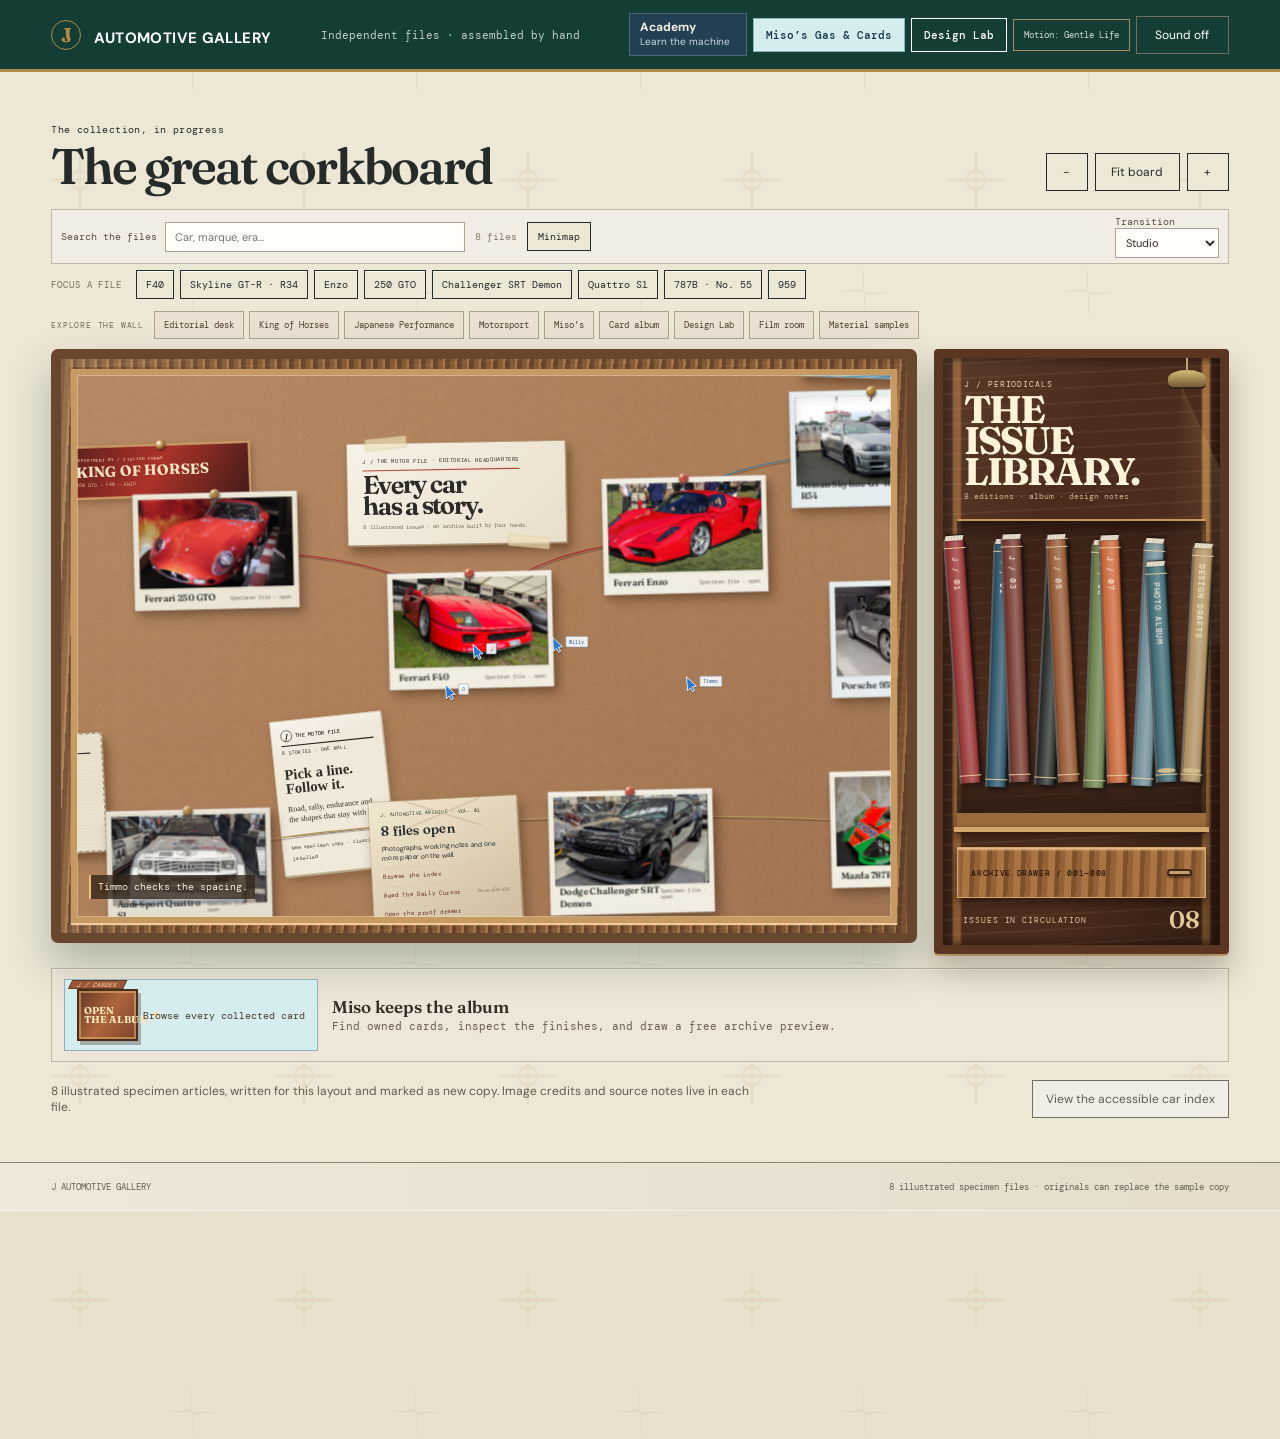
==== commit c98345b7: "Add prismatic CARDEX foil finish" ====
--- a/index.html
+++ b/index.html
@@ -8,12 +8,12 @@
     <title>J Automotive Gallery — Automotive files & CARDEX</title>
     <link rel="preconnect" href="https://upload.wikimedia.org" />
     <link rel="preconnect" href="https://commons.wikimedia.org" />
-    <link rel="stylesheet" href="./style.css?v=4.7.7" />
-    <link rel="stylesheet" href="./app.css?v=4.7.7" />
+    <link rel="stylesheet" href="./style.css?v=4.8.1" />
+    <link rel="stylesheet" href="./app.css?v=4.8.1" />
   </head>
   <body>
     <main id="app" aria-live="off"></main>
-    <script type="module" src="./app.js?v=4.7.7"></script>
+    <script type="module" src="./app.js?v=4.8.1"></script>
   </body>
 </html>
 
--- a/app.css
+++ b/app.css
@@ -1 +1 @@
-.material-lab{position:relative;overflow:hidden;margin:0 0 18px;border:1px solid #718287;background:#14222a;box-shadow:0 8px 22px #1f29252b,inset 0 1px #f9ffff6b;color:#f3eee3}.material-lab-head{position:relative;z-index:2;display:flex;align-items:center;gap:16px;flex-wrap:wrap;padding:10px 14px;background:linear-gradient(90deg,#10212bea,#17313bd8);border-bottom:1px solid #ffffff42;backdrop-filter:blur(7px)}.material-lab-head>div{display:grid;min-width:170px;margin-right:auto}.material-lab-head small{font:8px var(--mono);letter-spacing:.13em;color:#80c9d4}.material-lab-head b{font:600 21px var(--serif);line-height:1.1}.material-lab-head span{font:9px var(--mono);color:#d3ddd7}.material-lab-head label{display:grid;gap:3px;font:9px var(--mono);text-transform:uppercase;letter-spacing:.06em;color:#c4d6d7}.material-lab-head select{min-width:152px;padding:7px 8px;border:1px solid #9fc0c46e;border-radius:2px;background:#f8f4e9;color:#1e3438;font:11px var(--mono)}.material-lab-head input[type=range]{width:95px;accent-color:#8bd7d8}.material-lab-head>button{padding:7px 9px;border:1px solid #a0c4c6;background:#203d45;color:#e8f6f3;font:9px var(--mono);text-transform:uppercase;letter-spacing:.04em}.material-lab-advanced{position:relative;z-index:2;display:flex;align-items:center;flex-wrap:wrap;gap:17px;padding:9px 14px;background:#e8efea;color:#1c3e45;border-bottom:1px solid #8db1b0}.material-lab-advanced[hidden]{display:none}.material-lab-advanced label{display:grid;gap:2px;font:9px var(--mono);text-transform:uppercase}.material-lab-advanced input{width:95px;accent-color:#398697}.material-lab-advanced select{padding:4px;border:1px solid #87a6a7;background:#fff;color:#263f42;font:10px var(--mono)}.cardex-overlay .cardex-grid{position:relative;isolation:isolate;background:radial-gradient(ellipse 60% 44% at 50% 13%,color-mix(in srgb,var(--material-ambient,#7fb7b8) 19%,transparent),transparent 80%);transition:background .4s}.cardex-overlay .material-card-ambient{position:absolute;inset:0;width:100%;height:100%;opacity:.16;pointer-events:none;z-index:0;filter:blur(12px)}.cardex-overlay .cardex-entry{position:relative;z-index:1}#material-canvas{display:block;width:100%;height:230px;touch-action:none;cursor:crosshair}.material-preset-strip{position:absolute;z-index:3;left:0;right:0;bottom:0;display:grid;grid-template-columns:repeat(8,minmax(0,1fr));height:54px;border-top:2px solid #ffffffac}.material-preset-strip[hidden]{display:none}.material-preset-strip button{display:flex;align-items:end;justify-content:center;padding:0 2px 5px;border:0;border-right:1px solid #ffffff8a;background:linear-gradient(0deg,#07141abb,transparent 75%);color:#faffff;font:8px var(--mono);letter-spacing:.04em;text-shadow:0 1px 2px #000}.material-preset-strip button:last-child{border-right:0}.material-preset-strip button[aria-pressed=true]{box-shadow:inset 0 0 0 2px #e6ffec,inset 0 0 0 4px #10212a}.material-lab-fallback{padding:35px;color:#fff;font:12px var(--mono);background:linear-gradient(110deg,#356773,#ab7359,#486e76)}.material-lab-fallback[hidden]{display:none}@media(max-width:700px){.material-lab-head{gap:9px;padding:8px}.material-lab-head>div{width:100%}.material-lab-head b{font-size:17px}.material-lab-head input[type=range]{width:70px}#material-canvas{height:184px}.material-preset-strip{height:54px}.material-preset-strip button{font-size:7px}}@media(prefers-reduced-motion:reduce){#material-canvas{cursor:default}}.board-shell{background:radial-gradient(ellipse at 18% 7%,#fff8ea 0,transparent 42%),radial-gradient(ellipse at 85% 76%,#b59a74 0,transparent 47%),repeating-linear-gradient(90deg,#ede5d6 0 36px,#e9e0d0 36px 37px)}.board-window{position:relative}.board-window>.board-status{left:28px;bottom:24px;z-index:10;pointer-events:none}.board-photo-car{position:absolute}.wall-index{display:flex;align-items:center;gap:6px;overflow-x:auto;scrollbar-width:thin;padding:0 0 11px;margin:-4px 0 0;white-space:nowrap}.wall-index>span{font:9px var(--mono);letter-spacing:.1em;color:#796955;margin-right:8px;flex:none}.wall-index button{flex:none;border:1px solid #a9987c;background:#f5efdf;padding:7px 9px;font:10px var(--mono);color:#514538;box-shadow:inset 0 1px #fff}.wall-index button:hover,.wall-index button:focus-visible,.wall-index button[aria-current=true]{background:#2e3431;color:#f8f0dd;border-color:#2e3431;transform:translateY(-2px)}.board-photo-car.is-reviewed{z-index:7;box-shadow:5px 12px 25px #2d1e1269,0 0 0 3px #f3d298}.crew.is-reviewing{animation:none;opacity:1;transform:none;transition:left .48s cubic-bezier(.18,.8,.23,1),top .48s cubic-bezier(.18,.8,.23,1),opacity .2s;box-shadow:2px 5px 8px #17120d80,0 0 0 3px #fff7}.board-status{max-width:340px;padding:5px 7px;background:#322619c9;border-left:2px solid #e9bf73;line-height:1.4}.article-shell{background-color:var(--edition-paper,#eee9dd);background-attachment:fixed}.article-shell .magazine{background:transparent}.article-shell[data-edition=ferrari-f40]{background-image:linear-gradient(138deg,transparent 0 66%,#bd293311 66.15% 67%,transparent 67.15%),repeating-linear-gradient(0deg,transparent 0 52px,#3b303009 53px 54px),radial-gradient(ellipse at 76% 5%,#e6433920,transparent 38%)}.article-shell[data-edition=nissan-r34]{background-image:linear-gradient(#23799516 1px,transparent 1px),linear-gradient(90deg,#23799516 1px,transparent 1px),radial-gradient(circle at 74% 13%,#9cd2de48,transparent 40%);background-size:38px 38px,38px 38px,auto}.article-shell[data-edition=ferrari-enzo]{background-image:linear-gradient(136deg,transparent 0 58%,#d94c311a 58.1% 61%,transparent 61.1%),linear-gradient(43deg,transparent 0 23%,#667f8218 23.1% 25%,transparent 25.1%),radial-gradient(circle at 83% 10%,#fff 0,transparent 39%)}.article-shell[data-edition=ferrari-250-gto]{background-image:repeating-radial-gradient(circle at 90% 18%,#9f6b3114 0 1px,transparent 2px 11px),linear-gradient(118deg,#fff6 0,transparent 45%,#bf9c5d1b 100%)}.article-shell[data-edition=dodge-demon]{background-image:repeating-linear-gradient(132deg,#ffffff07 0 2px,transparent 2px 19px),radial-gradient(ellipse at 80% 9%,#b9752530,transparent 42%),linear-gradient(90deg,#161514 0,#292621 49%,#1d1b19)}.article-shell[data-edition=audi-quattro-s1]{background-image:repeating-linear-gradient(135deg,transparent 0 66px,#63853518 67px 70px,transparent 71px 117px),repeating-linear-gradient(0deg,#2b34260a 0 1px,transparent 2px 7px),radial-gradient(circle at 84% 6%,#b4c47035,transparent 42%)}.article-shell[data-edition=mazda-787b]{background-image:radial-gradient(circle at 15% 10%,#e56b2e22 0 2px,transparent 3px),radial-gradient(circle at 72% 20%,#2d936922 0 2px,transparent 3px),linear-gradient(128deg,transparent 0 62%,#e56b2e13 62.1% 64%,transparent 64.1%),radial-gradient(ellipse at 90% 5%,#26755229,transparent 45%);background-size:22px 22px,28px 28px,auto,auto}.article-shell[data-edition]{background-position:center top;background-size:cover;background-repeat:no-repeat}.article-shell[data-edition=ferrari-f40]{background-image:url("./bg-ferrari-f40-EKLVCVPX.svg")}.article-shell[data-edition=nissan-r34]{background-image:url("./bg-nissan-r34-6PV6KMNO.svg")}.article-shell[data-edition=ferrari-enzo]{background-image:url("./bg-ferrari-enzo-TYGYYK4L.svg")}.article-shell[data-edition=ferrari-250-gto]{background-image:url("./bg-ferrari-250-gto-TMBLFQ3H.svg")}.article-shell[data-edition=dodge-demon]{background-image:url("./bg-dodge-demon-U42EXGKG.svg")}.article-shell[data-edition=audi-quattro-s1]{background-image:url("./bg-audi-quattro-s1-TCNGMMKI.svg")}.article-shell[data-edition=mazda-787b]{background-image:url("./bg-mazda-787b-T2W64CIO.svg")}.mazda-theme .cover-title h1,.mazda-theme .cover-title .eyebrow,.mazda-theme .cover-title .standfirst{color:#202522}.cardex-workbench{display:flex;flex-direction:column;background:radial-gradient(ellipse at 12% 2%,#fff8e5,transparent 42%),repeating-linear-gradient(0deg,#e8e1d2 0 28px,#e3dacb 29px 30px);box-shadow:0 26px 80px #100d0a90,0 2px #fff8 inset}.cardex-header{order:0}.cardex-controls{order:1}.cardex-crew-note{order:2;display:flex;align-items:center;gap:12px;padding:9px 12px;margin:0 0 8px;border:1px solid #bca987;background:linear-gradient(100deg,#e9d9b5,#f6edda 52%,#e5d5b8);box-shadow:0 2px 4px #50402c1a}.crew-note-mark{flex:none;padding:5px 8px;background:#273c3a;color:#fff1d5;font:9px var(--mono);letter-spacing:.08em}.cardex-crew-note p{margin:0;font:11px/1.4 var(--mono);color:#493e2e}.cardex-crew-note.is-pulsing{animation:crew-note-reaction .38s ease-out}@keyframes crew-note-reaction{50%{box-shadow:0 0 0 4px #df9d4a66}}.cardex-draw-result{order:3}.cardex-grid{order:4}.cardex-footnote{order:5}.cardex-workbench .material-lab{order:6;margin:16px 0 0}.cardex-workbench .material-lab:before{content:"OPTIONAL MATERIAL STUDY";position:absolute;right:10px;top:8px;z-index:5;font:8px var(--mono);letter-spacing:.1em;color:#b9d2cd;pointer-events:none}.cardex-grid{grid-template-columns:repeat(auto-fit,minmax(min(100%,280px),1fr));padding:15px 2px 20px;background:radial-gradient(ellipse at 48% 3%,#bd965f30,transparent 68%)}.tcg-heading h3{font-size:clamp(17px,1.35vw,20px)}.tcg-image{height:38%}.tcg-move{padding:4px 1px}.tcg-move p{font-size:8px;line-height:1.2;display:-webkit-box;-webkit-line-clamp:2;-webkit-box-orient:vertical;overflow:hidden}.cardex-entry{transition:transform .25s}.cardex-entry:hover{transform:translateY(-4px)}.card-draw-box:hover .card-draw-lid,.card-draw-box:focus-visible .card-draw-lid{transform:translateY(-6px) rotate(-7deg) skew(-26deg)}.card-draw-lid{transform-origin:left bottom;transition:transform .3s cubic-bezier(.2,.8,.2,1)}@media(max-width:650px){.wall-index{margin-top:1px}.wall-index button{padding:8px 10px}.cardex-crew-note{align-items:flex-start}.cardex-crew-note p{font-size:9px}}@media(max-width:500px){.cardex-grid{grid-template-columns:minmax(0,300px);justify-content:center}.tcg-heading h3{font-size:19px}.tcg-image{height:40%}.tcg-move p{font-size:8px}}@media(prefers-reduced-motion:reduce){.board-photo-car.is-reviewed,.cardex-entry:hover,.wall-index button:hover{transform:none}.crew.is-reviewing,.card-draw-lid,.cardex-entry{transition:none}.cardex-crew-note.is-pulsing{animation:none}.article-shell{background-attachment:scroll}}.story-copy .essay-heading{margin:2.2em 0 .8em;padding-top:.55em;border-top:1px solid currentColor;color:var(--ink);font:650 clamp(21px,2.4vw,31px)/1.08 var(--serif);letter-spacing:-.04em}.theme-r34 .story-copy .essay-heading,.theme-audi .story-copy .essay-heading,.theme-demon .story-copy .essay-heading,.theme-mazda .story-copy .essay-heading{font-family:var(--mono);letter-spacing:-.045em}.story-copy .essay-heading+p{margin-top:0}.article-toolbar .edition-fx-trigger{margin-left:auto;background:var(--edition-accent);border-color:var(--edition-accent);color:#fff;font-weight:700;box-shadow:3px 3px #0002}.article-toolbar .edition-fx-trigger:hover,.article-toolbar .edition-fx-trigger:focus-visible{filter:brightness(1.12);transform:translateY(-2px)}.edition-effect{position:fixed;inset:0;z-index:450;overflow:hidden;pointer-events:none;isolation:isolate}.edition-effect-piece{position:absolute;display:block;opacity:0;will-change:transform,opacity}.edition-effect[data-effect=ferrari-f40] .edition-effect-piece{top:-20vh;left:calc(-25vw + var(--piece)*17vw);width:8vw;height:140vh;background:linear-gradient(90deg,#a8242bba,#f46a55dd 46%,#fff4df88 50%,#a8242bd1 60%,#a8242b88);box-shadow:9px 0 #331c1a66;clip-path:polygon(0 0,100% 0,77% 100%,0 100%)}.edition-effect[data-effect=nissan-r34] .edition-effect-piece{top:calc(15vh + var(--piece)*8vh);left:calc(8vw + var(--piece)*13vw);width:30vw;aspect-ratio:1;border:2px solid #239ac5a8;border-radius:50%;box-shadow:0 0 0 18px #5cb5d51c,0 0 0 37px #2c95b520,inset 0 0 0 1px #d9ffffb0;background:linear-gradient(90deg,transparent calc(50% - 1px),#1382a879 50%,transparent calc(50% + 1px)),linear-gradient(transparent calc(50% - 1px),#1382a879 50%,transparent calc(50% + 1px))}.edition-effect[data-effect=ferrari-enzo] .edition-effect-piece{top:-5vh;left:calc(-20vw + var(--piece)*21vw);width:42vw;height:110vh;background:linear-gradient(135deg,#e86e55cf,#ae2d2fb0 46%,#f5e9cf66 48%,#51606393 51%,#30404899);clip-path:polygon(0 0,100% 18%,55% 100%,4% 72%);box-shadow:8px 9px #2b34334d}.edition-effect[data-effect=ferrari-250-gto] .edition-effect-piece{top:calc(10vh + var(--piece)*8vh);left:calc(8vw + var(--piece)*11vw);width:27vw;aspect-ratio:1.3;border:7px double #9d713bb8;border-radius:50%;box-shadow:0 0 0 18px #f2d6a02e,inset 0 0 0 16px #b4823c22;background:radial-gradient(circle,#f7e8c955,transparent 68%)}.edition-effect[data-effect=dodge-demon] .edition-effect-piece{top:calc(20vh + var(--piece)*10vh);left:calc(20vw + var(--piece)*10vw);width:11vw;aspect-ratio:1;border-radius:50%;background:radial-gradient(circle,#fff1a6 0 13%,#ef9a23 20% 50%,#9b4216 66%,transparent 72%);box-shadow:0 0 18px #f6a52bbd,0 0 80px #f6a52b99;filter:blur(.3px)}.edition-effect[data-effect=audi-quattro-s1] .edition-effect-piece{top:calc(-5vh + var(--piece)*13vh);left:calc(-13vw + var(--piece)*13vw);width:26vw;height:26vh;border:1px solid #555e4c70;background:repeating-linear-gradient(0deg,#25352e3d 0 1px,#eee9d9db 2px 11px);box-shadow:8px 9px #87a24793;clip-path:polygon(0 0,100% 0,100% 84%,88% 100%,0 100%)}.edition-effect[data-effect=mazda-787b] .edition-effect-piece{top:calc(5vh + var(--piece)*4vh);left:calc(-25vw + var(--piece)*18vw);width:46vw;height:95vh;border-radius:48% 52% 39% 61%;background:radial-gradient(circle at 35% 45%,transparent 0 19%,#ed702f9e 20% 45%,transparent 46%),radial-gradient(circle at 68% 64%,#9ac743ba 0 26%,transparent 27%);mix-blend-mode:screen;filter:blur(7px)}@media(max-width:700px){.article-toolbar .edition-fx-trigger{margin-left:0;flex-basis:100%}.edition-effect[data-effect=ferrari-250-gto] .edition-effect-piece{width:54vw}.edition-effect[data-effect=dodge-demon] .edition-effect-piece{width:24vw}.edition-effect[data-effect=nissan-r34] .edition-effect-piece{width:60vw}}@media(prefers-reduced-motion:reduce){.article-toolbar .edition-fx-trigger{transition:none}.edition-effect{display:none}}.proof-registration{position:absolute;inset:10px 10px 39px;z-index:5;pointer-events:none;color:var(--edition-accent,#9f302c);opacity:0}.proof-registration i{position:absolute;width:25px;height:25px;border-color:currentColor;border-style:solid;border-width:0}.proof-registration i:nth-child(1){left:-7px;top:-7px;border-left-width:2px;border-top-width:2px}.proof-registration i:nth-child(2){right:-7px;top:-7px;border-right-width:2px;border-top-width:2px}.proof-registration i:nth-child(3){left:-7px;bottom:-7px;border-left-width:2px;border-bottom-width:2px}.proof-registration i:nth-child(4){right:-7px;bottom:-7px;border-right-width:2px;border-bottom-width:2px}.proof-registration span{position:absolute;left:12px;bottom:12px;padding:4px 6px;background:#f6f1e9e6;border:1px solid currentColor;font:8px var(--mono);letter-spacing:.08em;box-shadow:2px 3px #17130e24}.article-shell[data-edition=porsche-959]{background-image:url("./bg-porsche-959-QC75W6HS.svg")}.edition-effect[data-effect=porsche-959] .edition-effect-piece{top:calc(5vh + var(--piece)*8vh);left:calc(7vw + var(--piece)*11vw);width:25vw;aspect-ratio:1;border:1px solid #4f859bbb;border-radius:50%;background:linear-gradient(90deg,transparent calc(50% - 1px),#4f859b88 50%,transparent calc(50% + 1px)),linear-gradient(transparent calc(50% - 1px),#4f859b88 50%,transparent calc(50% + 1px));box-shadow:0 0 0 10px #dce9e630,0 0 0 20px #759eac24}.card-draw-shelf{display:flex;align-items:center;gap:14px;margin:14px 0 0;padding:10px 12px;border:1px solid #c3b7a2;background:#eee7d9;box-shadow:inset 0 1px #fff9}.card-draw-shelf p{margin:0;color:#6b5d4c;font:11px/1.5 var(--mono)}.card-draw-shelf p b{font:600 17px var(--serif);color:#342d24}.card-draw-box{position:relative;display:grid;grid-template-columns:58px auto;align-items:center;gap:8px;min-width:204px;text-align:left;border:0;background:none;padding:4px 8px 4px 0;transition:transform .25s}.card-draw-box:hover{transform:translateY(-3px)}.card-draw-lid{position:absolute;left:3px;top:0;width:55px;height:9px;background:#9d5935;border:1px solid #643a26;transform:skew(-26deg);font:6px var(--mono);color:#fce6c2;text-align:center}.card-draw-face{display:flex;align-items:center;justify-content:space-between;width:61px;height:52px;padding:5px;color:#f9e4b5;background:linear-gradient(125deg,#653923,#ae653e 50%,#7b422b);border:2px solid #4a2c1e;box-shadow:3px 4px #412c2355,inset 0 0 0 2px #e2ae6599}.card-draw-face b{font:700 10px/.95 var(--serif)}.card-draw-face i{font-size:17px}.card-draw-box>small{font:10px/1.3 var(--mono);color:#493b2d}.cardex-draw-result{display:flex;align-items:center;justify-content:space-between;gap:18px;margin:4px 0 14px;padding:10px 14px;border:1px solid #b59d64;background:linear-gradient(95deg,#f8f0d9,#e9ddbe);box-shadow:inset 0 1px #fff9}.cardex-draw-result[hidden]{display:none}.cardex-draw-result>div:first-child{display:grid;gap:3px}.cardex-draw-result small{font:8px var(--mono);letter-spacing:.1em;color:#806746}.cardex-draw-result b{font:600 20px var(--serif)}.cardex-draw-result span{font:10px var(--mono);color:#675d4e}.cardex-draw-result>div:last-child{display:flex;gap:7px}.cardex-draw-result button{padding:8px 10px;border:1px solid #8c7857;background:#f9f4e8;font:10px var(--mono)}.cardex-overlay.is-draw-mode .cardex-grid{display:flex;justify-content:center}.cardex-overlay.is-draw-mode .cardex-entry:not(.is-drawn){display:none}.cardex-overlay.is-draw-mode .cardex-entry.is-drawn{width:min(300px,100%)}.cardex-overlay.is-draw-mode .cardex-entry.is-drawn .cardex-card{animation:card-draw-reveal .55s cubic-bezier(.18,.8,.2,1) both}@keyframes card-draw-reveal{0%{opacity:0;translate:0 36px;rotate:-5deg}to{opacity:1;translate:0 0;rotate:0deg}}@media(max-width:600px){.card-draw-shelf{padding:8px}.card-draw-box{min-width:152px}.card-draw-shelf p{font-size:9px}.cardex-draw-result{flex-wrap:wrap}.cardex-draw-result b{font-size:17px}}@media(prefers-reduced-motion:reduce){.card-draw-box{transition:none}.cardex-overlay.is-draw-mode .cardex-entry.is-drawn .cardex-card{animation:none}}.photo-shuffle{height:clamp(340px,51vw,650px);padding:19px 23px 0;background:linear-gradient(146deg,#d7cdbd,#f0eadc 40%,#b9aa95);border:1px solid #a99d89;box-shadow:0 18px 35px #24191030,inset 0 1px #fff9;overflow:hidden;color:#29251f}.shuffle-stack{position:relative;height:calc(100% - 57px);perspective:1000px}.shuffle-card{position:absolute;inset:0 12px 8px 0;margin:0;padding:10px 10px 7px;background:#f7f3e9;border:1px solid #b9ad9b;transform-origin:55% 75%;box-shadow:4px 12px 25px #160e0b4f,inset 0 1px #fff;display:flex;flex-direction:column;gap:6px}.shuffle-card[data-position=front]{z-index:2;transform:translate(0) rotate(-.5deg)}.shuffle-card[data-position=back]{z-index:1;transform:translate(18px,11px) rotate(2deg);filter:saturate(.84)}.shuffle-card img{display:block;width:100%;height:calc(100% - 31px);object-fit:contain;background:#25231f;border:1px solid #49443d}.shuffle-card figcaption{font:10px/1.3 var(--mono);color:#51483d;overflow:hidden;text-overflow:ellipsis;white-space:nowrap}.shuffle-card.is-unavailable img{opacity:0}.shuffle-card.is-unavailable:after{content:"Photograph unavailable \b7  source link below";position:absolute;left:50%;top:48%;translate:-50% -50%;color:#f3ebd9;font:11px var(--mono);text-align:center}.shuffle-controls{height:57px;display:flex;align-items:center;justify-content:space-between;gap:12px;border-top:1px solid #76695680}.shuffle-count{font:10px var(--mono);letter-spacing:.05em;color:#5f5143}.shuffle-next{border:1px solid #4e4538;background:#272c2a;color:#f4ead5;padding:9px 12px;font:700 11px var(--mono);box-shadow:2px 3px #1b17183b}.shuffle-next:hover,.shuffle-next:focus-visible{background:var(--edition-accent,#9e332e);transform:translateY(-2px)}.shuffle-next:disabled{opacity:.6;cursor:wait}.shuffle-live{position:absolute;width:1px;height:1px;overflow:hidden;clip-path:inset(50%)}.shuffle-labels{display:flex;justify-content:space-between;margin:10px 0;color:var(--edition-ink,#51483d);font:9px var(--mono);text-transform:uppercase;letter-spacing:.08em}@media(max-width:700px){.photo-shuffle{height:315px;padding:11px 12px 0}.shuffle-stack{height:calc(100% - 52px)}.shuffle-controls{height:52px}.shuffle-count{font-size:8px}.shuffle-next{font-size:9px;padding:8px}}@media(prefers-reduced-motion:reduce){.shuffle-next:hover{transform:none}}html[data-design-active] .board-shell{background:var(--lab-surface);color:var(--lab-text);position:relative;isolation:isolate;transition:background-color .3s,color .3s}html[data-design-active] .board-shell:before{content:"";position:absolute;inset:72px 0 0;z-index:-1;pointer-events:none;background-image:var(--lab-pattern-a),var(--lab-pattern-b);background-size:var(--lab-pattern-size),calc(var(--lab-pattern-size) * 2.1);background-position:0 0,15px 35px;opacity:var(--lab-pattern-opacity);transform:rotate(var(--lab-pattern-angle)) scale(1.4)}html[data-design-active] .board-shell .masthead{background:var(--lab-primary);color:var(--lab-on-primary);border-bottom:3px solid var(--lab-accent);transition:background-color .3s}html[data-design-active] .board-shell .masthead-note{color:var(--lab-on-primary);opacity:.74}html[data-design-active] .board-shell .wordmark span{border-color:var(--lab-accent);color:var(--lab-accent)}html[data-design-active] .board-shell .collection-heading .eyebrow{color:var(--lab-secondary)}html[data-design-active] .board-shell .board-controls button,html[data-design-active] .board-shell .archive-tools button,html[data-design-active] .board-shell .wall-index button{border-color:var(--lab-secondary);color:var(--lab-text);background:var(--lab-surface)}html[data-design-active] .board-shell .board-controls button:hover,html[data-design-active] .board-shell .archive-tools button:hover,html[data-design-active] .board-shell .wall-index button:hover{background:var(--lab-accent);color:#17222f}html[data-design-active] .board-shell .board-window{box-shadow:0 20px 42px color-mix(in srgb,var(--lab-shadow) 29%,transparent)}html[data-design-active] .mag-header{background:var(--lab-primary);color:var(--lab-on-primary);border-bottom:3px solid var(--lab-accent)}html[data-design-active] .mag-header .mag-issue{color:var(--lab-on-primary)}html[data-design-active] .mag-header .back-to-board,html[data-design-active] .mag-header .sound-toggle{color:var(--lab-on-primary);border-color:var(--lab-accent)}html[data-design-active] .garage-panel{background:var(--lab-surface);color:var(--lab-text)}html[data-design-active] .garage-header{background:var(--lab-primary);color:var(--lab-on-primary);border-color:var(--lab-accent)}html[data-design-active] .garage-header button{color:var(--lab-on-primary);border-color:var(--lab-accent)}html[data-design-active] .garage-section-heading>span{color:var(--lab-secondary)}html[data-design-active] .garage-body{background:linear-gradient(145deg,color-mix(in srgb,var(--lab-neutral) 25%,transparent),transparent 65%),var(--lab-surface)}html[data-design-active] .garage-hero{background:radial-gradient(circle at 86% 4%,color-mix(in srgb,var(--lab-highlight) 25%,transparent),transparent 36%),linear-gradient(120deg,var(--lab-primary),var(--lab-secondary));color:var(--lab-on-primary)}html[data-design-active] .garage-hero p{color:var(--lab-on-primary)}html[data-design-active] .garage-balance b{color:var(--lab-highlight)}html[data-design-active] .garage-stats{border-color:var(--lab-secondary)}html[data-design-active] .garage-stats>div{background:color-mix(in srgb,var(--lab-surface) 88%,white)}html[data-design-active] .garage-card{color:#182b2a}html[data-design-active] .collector-quiz{background:linear-gradient(135deg,var(--lab-primary),var(--lab-secondary));color:var(--lab-on-primary)}html[data-design-active] .collector-quiz button{background:var(--lab-accent);border-color:var(--lab-accent);color:#17222f}html[data-design-material=carbon] .board-shell:before,html[data-design-material=carbon] .garage-body{background-blend-mode:multiply}html[data-design-material=aluminum] .garage-panel,html[data-design-material=aluminum] .board-shell{background-image:linear-gradient(100deg,#fff7,transparent 22%,#fff4 35%,transparent 58%)}html[data-design-material=glass] .garage-panel{box-shadow:inset 0 1px #fff8,0 24px 80px #0716179e}html[data-design-material=velvet] .garage-panel{box-shadow:inset 0 0 60px color-mix(in srgb,var(--lab-shadow) 16%,transparent),0 24px 80px #0716179e}html[data-design-material=lacquer] .garage-hero{box-shadow:inset 0 1px #fff8,0 12px 28px #1116}html[data-design-lighting=dusk] .board-shell:before{filter:sepia(.15)}html[data-design-motion=glide]:not(:has(.design-overlay:not([hidden]))) .board-shell:before{animation:lab-drift 28s ease-in-out infinite alternate}html[data-design-motion=flow]:not(:has(.design-overlay:not([hidden]))) .board-shell:before{animation:lab-drift 18s ease-in-out infinite alternate}@keyframes lab-drift{to{background-position:80px 20px,-40px 55px}}.design-lab-open{padding:9px 12px;border:1px solid currentColor;background:transparent;color:inherit;font:700 11px var(--mono);white-space:nowrap}.design-lab-open:hover{background:var(--lab-accent,#d4b46a);color:#17222f}.design-lab-open:active,.design-panel button:active{transform:translateY(2px)}body.design-is-open{overflow:hidden}.design-overlay[hidden]{display:none}.design-overlay{position:fixed;inset:0;z-index:101;padding:clamp(7px,2vw,22px);background:#0a181ad9;backdrop-filter:blur(5px);display:flex;justify-content:center}.design-panel{width:min(1400px,100%);display:flex;flex-direction:column;min-height:0;background:#e8e6dc;color:#172d2b;box-shadow:0 24px 80px #03100bbf;border:1px solid #63766d}.design-header{flex:none;display:flex;align-items:center;justify-content:space-between;gap:15px;padding:17px clamp(16px,3vw,30px);background:#142b2b;color:#f7f2e8;border-bottom:4px solid #d3b36f}.design-header small{font:700 9px var(--mono);letter-spacing:.14em;color:#ddc685}.design-header h2{margin:4px 0 0;font:600 clamp(27px,3vw,40px)/1 var(--serif)}.design-header>div:last-child{display:flex;gap:8px}.design-header button{border:1px solid #dcc58d;background:transparent;color:#f7f2e8;padding:9px 11px;font:700 10px var(--mono)}.design-header [data-design-action=apply]{background:#d3b36f;color:#162a27}.design-body{overflow:auto;padding:clamp(15px,2.4vw,28px);scrollbar-color:#8ba69a #e8e6dc}.design-intro{display:flex;justify-content:space-between;gap:25px;border-bottom:1px solid #9aaea4;padding-bottom:19px}.design-intro span{font:700 9px var(--mono);letter-spacing:.12em;color:#2c7567}.design-intro h3{font:600 clamp(27px,3.5vw,44px)/1.05 var(--serif);margin:5px 0}.design-intro p{margin:4px 0;max-width:620px;line-height:1.5}.design-save-state{max-width:230px!important;font:10px/1.5 var(--mono);color:#4b685e}.design-main{display:grid;grid-template-columns:minmax(0,1.06fr) minmax(320px,.94fr);gap:26px;margin-top:22px}.design-controls>section{padding:18px 0;border-top:1px solid #b1c1b6}.design-controls>section:first-child{border:0;padding-top:0}.design-controls h4{display:flex;align-items:center;gap:8px;margin:0 0 12px;font:700 16px DM Sans,sans-serif}.design-controls h4 span{font:9px var(--mono);color:#397566}.design-controls p,.design-help{font:12px/1.5 DM Sans,sans-serif;color:#5a6a60}.design-palette-grid{display:grid;grid-template-columns:repeat(3,minmax(0,1fr));gap:7px}.design-palette-grid button{min-width:0;border:1px solid #abb9ad;text-align:left;padding:6px;background:#f8f6ee;color:#25342f}.design-palette-grid button[aria-pressed=true]{outline:2px solid #287663;outline-offset:1px}.design-palette-grid button i{display:block;height:31px;margin-bottom:5px;background:linear-gradient(112deg,var(--p) 0 54%,var(--s) 54% 79%,var(--a) 79% 92%,var(--n) 92%);border:1px solid #172d2b22}.design-palette-grid button b{display:block;font:700 9px/1.25 var(--mono);overflow-wrap:anywhere}.design-field-grid{display:grid;grid-template-columns:repeat(2,minmax(0,1fr));gap:11px}.design-field-grid label,.design-color-grid label,.design-save-form label{display:flex;flex-direction:column;gap:6px;font:10px var(--mono);text-transform:uppercase}.design-field-grid select,.design-save-form input{width:100%;padding:9px;background:#f7f8f1;border:1px solid #93a99a;color:#21352d;font:12px DM Sans,sans-serif}.design-field-grid input{width:100%;accent-color:#317e70}.design-field-grid output{font:10px var(--mono);color:#426b5c}.design-locks{display:flex;flex-wrap:wrap;gap:7px 13px;margin:9px 0 12px}.design-locks label{font:10px var(--mono)}.design-locks input{accent-color:#367d70}.design-controls button:not(.design-palette-grid button):not(.design-saved-list button){border:1px solid #246e62;padding:9px 12px;background:#246e62;color:#fff;font:700 10px var(--mono)}.design-color-grid{display:grid;grid-template-columns:repeat(4,1fr);gap:8px;margin-bottom:10px}.design-color-grid input{width:100%;height:36px;border:1px solid #738e83;background:#fff;padding:2px}.design-contrast{padding:8px;background:#dcebdd}.design-contrast.low{background:#f9dfc9;color:#713b24}.design-save-form{display:flex;gap:8px;align-items:end}.design-save-form label{flex:1}.design-saved-list{display:grid;grid-template-columns:repeat(2,1fr);gap:5px;margin-top:12px}.design-saved-list>div{display:flex;background:#f7f7ee;border:1px solid #b2c0b3}.design-saved-list button{border:0;background:transparent;padding:7px;font:11px DM Sans,sans-serif;text-align:left}.design-saved-list button:first-child{flex:1}.design-saved-list button:last-child{border-left:1px solid #b2c0b3}.design-portable{display:flex;gap:8px;flex-wrap:wrap;margin-top:12px}.design-portable label{position:relative;border:1px solid #246e62;background:#246e62;color:#fff;padding:9px 12px;font:700 10px var(--mono);cursor:pointer}.design-portable input{position:absolute;inset:0;opacity:0;width:100%;cursor:pointer}.design-message{min-height:17px}.design-preview-column{position:sticky;top:0;align-self:start}.design-preview{border:8px solid #d9d6c7;box-shadow:0 12px 25px #1a302b33;background:var(--preview-surface);color:var(--preview-text);overflow:hidden}.design-preview-art{height:280px;position:relative;overflow:hidden;background:linear-gradient(135deg,var(--preview-primary),var(--preview-secondary));color:var(--preview-on-primary);display:flex;flex-direction:column;justify-content:space-between;padding:22px}.design-preview-art>span,.design-preview-art>small{position:relative;z-index:3;font:9px var(--mono);letter-spacing:.08em}.design-preview-art>b{position:relative;z-index:3;font:600 clamp(37px,4vw,63px)/.92 var(--serif);max-width:390px;text-shadow:0 2px 8px #09131380}.design-preview-pattern{position:absolute;inset:-35%;pointer-events:none;background-size:var(--lab-pattern-size);transform:rotate(var(--lab-pattern-angle));opacity:var(--lab-pattern-opacity)}.design-preview-pattern.primary{background-image:var(--lab-pattern-a)}.design-preview-pattern.secondary{background-image:var(--lab-pattern-b);background-size:calc(var(--lab-pattern-size) * 2.1);opacity:calc(var(--lab-pattern-opacity) * .55)}.design-preview-glaze{position:absolute;inset:0;pointer-events:none;background:linear-gradient(112deg,#ffffff70,transparent 18%,transparent 67%,#ffffff24 85%,transparent);opacity:.6}.design-preview[data-material=carbon] .design-preview-glaze{background:repeating-linear-gradient(45deg,#0006 0 2px,transparent 2px 8px)}.design-preview[data-material=aluminum] .design-preview-glaze{background:linear-gradient(93deg,#fff9,transparent 19%,#fff4 32%,transparent 55%,#fff5)}.design-preview[data-material=glass] .design-preview-glaze,.design-preview[data-material=acrylic] .design-preview-glaze{inset:10px;border:1px solid #fff9;border-radius:14px;box-shadow:inset 4px 5px 13px #fff7,inset -8px -8px 18px #102a3440;background:linear-gradient(110deg,#ffffff7a,transparent 28% 72%,#ffffff5c)}.design-preview[data-material=velvet] .design-preview-glaze{box-shadow:inset 0 0 70px #05070a77}.design-preview[data-material=holographic] .design-preview-glaze{background:linear-gradient(120deg,#8effed55,#ca85ff55,#ffeac655,#83d3ff66)}.design-preview[data-lighting=dusk] .design-preview-art{filter:saturate(.82) brightness(.8)}.design-preview-ui{padding:20px}.design-preview-nav{display:flex;justify-content:space-between;padding-bottom:10px;border-bottom:1px solid #9ead9d;font:700 9px var(--mono)}.design-preview-nav span{color:var(--preview-secondary)}.design-preview-ui h5{font:600 28px var(--serif);margin:14px 0 6px}.design-preview-ui p{font:13px/1.5 DM Sans,sans-serif;max-width:440px}.design-preview-ui button{border:1px solid var(--preview-secondary);background:var(--preview-accent);color:#17222f;padding:9px 12px;font:700 10px var(--mono)}.design-preview-card{height:80px;max-width:220px;margin:16px 0 0;padding:7px;background:#f7f0e1;color:#20342c;border:3px solid #c6a267;border-radius:8px;box-shadow:3px 4px #1b332b30}.design-preview-card i{display:block;height:45px;background:linear-gradient(132deg,#283f4a,#7a8c87)}.design-preview-card span{font:8px var(--mono)}.design-preview-caption{font:10px/1.5 var(--mono);color:#617367}.design-presets{border-top:1px solid #9aada0;padding-top:14px}.design-presets>b{font:700 10px var(--mono)}.design-presets>div{display:grid;grid-template-columns:repeat(2,minmax(0,1fr));gap:5px;margin-top:10px;max-height:240px;overflow:auto}.design-presets button{border:1px solid #a7b7aa;text-align:left;padding:7px;background:#f7f5ea;font:10px var(--mono)}.design-presets button:hover{border-color:#246e62;background:#dcebe0}@media(max-width:850px){.design-main{grid-template-columns:1fr}.design-preview-column{position:static;grid-row:1}.design-preview-art{height:200px}.design-preview-ui{display:none}.design-palette-grid{grid-template-columns:repeat(4,minmax(0,1fr))}.design-presets>div{max-height:120px}}@media(max-width:580px){.design-overlay{padding:0}.design-header{padding:11px}.design-header small{font-size:8px}.design-header button{padding:7px;font-size:9px}.design-intro{display:block}.design-intro h3{font-size:28px}.design-main{gap:12px}.design-body{padding:14px}.design-palette-grid{grid-template-columns:repeat(3,minmax(0,1fr))}.design-field-grid{grid-template-columns:1fr 1fr}.design-color-grid{grid-template-columns:repeat(2,1fr)}.design-preview-art{height:180px}.design-preview-art>b{font-size:37px}.masthead .design-lab-open,.mag-header .design-lab-open{font-size:9px;padding:7px}.masthead .sound-toggle,.mag-header .sound-toggle,.mag-header .mag-issue{display:none}}@media(prefers-reduced-motion:reduce){html[data-design-motion] .board-shell:before{animation:none!important}.design-overlay{backdrop-filter:none}html[data-design-active] .board-shell,html[data-design-active] .board-shell .masthead{transition:none}}html[data-design-active] .board-shell{overflow-x:clip}html[data-design-active] .board-shell:before{background-size:var(--lab-pattern-size),var(--lab-pattern-size-b)}.design-preview-pattern.secondary{background-size:var(--lab-pattern-size-b);opacity:calc(var(--lab-pattern-opacity) * .75)}.miso-open{border:1px solid #8ab3bd;background:#d6edf0;color:#163447;padding:9px 12px;font:700 11px var(--mono);white-space:nowrap;cursor:pointer}.miso-open:hover{background:#bce6ee}.mag-header .miso-open{background:#d6edf0;color:#163447}.miso-is-open{overflow:hidden}.miso-overlay[hidden]{display:none}.miso-overlay{position:fixed;inset:0;z-index:115;background:#0d1d2bdc;padding:clamp(0px,1vw,15px);display:grid;place-items:center}.miso-world{width:min(1440px,100%);height:100%;max-height:1000px;overflow:hidden;background:#f8f5e8;color:#173349;box-shadow:0 35px 95px #081825a8;display:flex;flex-direction:column;border:1px solid #a9c2cb}.miso-topbar{height:44px;flex:none;background:#142f49;color:#eaf5f1;padding:0 21px;display:flex;align-items:center;justify-content:space-between;font:700 10px var(--mono);letter-spacing:.1em}.miso-topbar button,.miso-interior button,.miso-inspector button{cursor:pointer}.miso-topbar button{border:1px solid #86b8cb;background:transparent;color:#eff8f5;padding:7px 12px;font:700 10px var(--mono)}.miso-topbar button:hover{background:#315d77}.miso-scroll{overflow-y:auto;overflow-x:clip;scrollbar-color:#648ca0 #d9e7e7;scroll-behavior:smooth}.miso-exterior{height:355px;position:relative;overflow:hidden;background:linear-gradient(#c5e3e8 0 58%,#e8e7d7 58% 71%,#76858a 71%);isolation:isolate}.miso-sky{position:absolute;inset:0;background:radial-gradient(circle at 79% 23%,#fff9 0 4%,transparent 13%),linear-gradient(135deg,#c9e9ef,#e8e4cf)}.miso-sun{position:absolute;right:16%;top:15%;width:90px;height:90px;border-radius:50%;background:#fff5c9;box-shadow:0 0 70px #fff4a6}.miso-canopy{position:absolute;left:4%;top:38px;width:65%;height:70px;transform:skew(-8deg);background:linear-gradient(#fffefa 0 22%,#59a9c8 23% 54%,#f9faf4 55% 70%,#e36d43 71% 83%,#224a69 84%);box-shadow:7px 12px #24415b30,0 20px 35px #192c2b40;z-index:3}.miso-canopy:after{content:"";position:absolute;left:12%;top:100%;width:14px;height:146px;background:linear-gradient(90deg,#789cad,#eaf2eb,#5a8292);box-shadow:620px 0 #a3bac0}.miso-sign{display:flex;align-items:center;gap:14px;transform:skew(8deg);padding:11px 24px;color:#173449}.miso-sign-icon{width:45px;height:45px;display:grid;place-items:center;background:#153e61;color:#fff;border-radius:50%;font:900 26px var(--serif);position:relative}.miso-sign-icon span{position:absolute;font:13px var(--mono);color:#f2aa58;right:2px;top:0}.miso-sign b{display:block;font:900 28px/.85 DM Sans,sans-serif;letter-spacing:-.06em}.miso-sign small{font:700 8px var(--mono);letter-spacing:.1em}.miso-building{position:absolute;right:5%;top:105px;width:38%;height:155px;background:linear-gradient(160deg,#fcfbeb,#bad3d6);border:9px solid #f5f7ef;box-shadow:8px 17px #50636c52;display:flex;gap:8px;padding:9px;z-index:2}.miso-window{flex:1;background:linear-gradient(115deg,#fff7 5%,transparent 27% 62%,#fff5 65% 72%,transparent 74%),linear-gradient(#254964,#74b7c2);border:5px solid #d0dcd9;color:#fff;display:flex;flex-direction:column;justify-content:center;align-items:center;text-align:center;box-shadow:inset 0 0 18px #173c5d96}.miso-window span,.miso-window small{font:700 8px var(--mono)}.miso-window b{font:800 32px DM Sans,sans-serif;letter-spacing:-.08em}.miso-window.second b{font-size:25px}.miso-door{width:22%;background:linear-gradient(120deg,#456a7d,#173749);border:5px solid #e9e9dc;position:relative;display:flex;align-items:end;padding:8px;color:#fff;font:8px var(--mono)}.miso-door:before{content:"";position:absolute;right:9px;top:57%;width:6px;height:6px;background:#f1bc71;border-radius:50%}.miso-door-bell{position:absolute;top:-18px;left:44%;color:#bd8251;font-size:21px;transform-origin:top;animation:miso-bell 4s ease-in-out infinite}.miso-pumps{position:absolute;left:15%;top:161px;display:flex;gap:45px;z-index:4}.miso-pumps>div{width:59px;height:95px;background:linear-gradient(90deg,#dce9e6,#fff,#9dbbc2);border:4px solid #235373;border-radius:7px 7px 2px 2px;box-shadow:4px 8px #354c4d42;display:flex;flex-direction:column;align-items:center;padding:6px;color:#164264;position:relative}.miso-pumps>div:after{content:"";position:absolute;left:100%;top:24px;width:22px;height:42px;border:5px solid #1a3846;border-left:0;border-radius:0 55% 55% 0}.miso-pumps b{font:800 12px var(--mono)}.miso-pumps i{width:28px;height:28px;background:#183b4f;margin:4px;border:4px solid #7dc1cd}.miso-pumps small{font:700 7px var(--mono)}.miso-parking{position:absolute;bottom:0;width:100%;height:89px;background:repeating-linear-gradient(90deg,transparent 0 16%,#e7dec63d 16% 16.4%,transparent 16.4% 32%),linear-gradient(#78868a,#687779);color:#e8e7d2;padding:53px 5% 0;font:700 11px var(--mono);letter-spacing:.13em;z-index:1}.miso-parking span{float:right;font-size:22px;margin-top:-9px}.miso-interior{padding:0 clamp(18px,4vw,58px) 60px;background:linear-gradient(90deg,#cedfdf17 1px,transparent 1px) 0 0/45px 45px,#f8f5e8}.miso-welcome{display:grid;grid-template-columns:1fr auto;gap:25px;align-items:end;padding:40px 0 23px;border-bottom:5px solid #173d58}.miso-welcome small,.miso-section-heading>span,.miso-counter-copy>span{font:700 10px var(--mono);letter-spacing:.14em;color:#35728f}.miso-welcome h2{font:700 clamp(40px,6vw,76px)/.9 var(--serif);letter-spacing:-.045em;margin:11px 0 14px;color:#17364f}.miso-welcome p{max-width:680px;font:15px/1.55 DM Sans,sans-serif;color:#4b6671;margin:0}.miso-balance{text-align:right;min-width:160px}.miso-balance b{font:700 52px/.9 var(--serif);display:block}.miso-balance b span{font:700 14px var(--mono);padding-left:7px}.miso-balance small{font:8px/1.6 var(--mono);color:#537280}.miso-nav{display:flex;gap:0;border-bottom:1px solid #a8bec0;overflow-x:auto}.miso-nav a{padding:13px 16px;border-right:1px solid #a8bec0;color:#1b4a68;text-decoration:none;font:700 10px var(--mono);white-space:nowrap}.miso-nav a:hover{background:#d5e9ea}.miso-interior section{scroll-margin-top:20px}.miso-counter{position:relative;margin:35px 0 65px;min-height:250px}.miso-counter-top{background:linear-gradient(145deg,#e7e9de,#fffdf4 65%,#c8d7d3);border:1px solid #b0c3c0;display:grid;grid-template-columns:1fr 190px 150px;align-items:end;gap:15px;padding:25px 27px 0;min-height:195px;box-shadow:0 10px #8b9ca0,0 16px 18px #1a3c4b27}.miso-counter-copy{align-self:center;max-width:490px}.miso-counter-copy h3{font:600 clamp(24px,3vw,38px)/1.05 var(--serif);margin:10px 0}.miso-counter-copy p{font:italic 16px/1.35 var(--serif);color:#456370}.miso-cat{width:175px;height:145px;align-self:end;filter:drop-shadow(4px 5px 3px #142f4930)}.cat-body,.cat-head{fill:#d2ad75;stroke:#704f37;stroke-width:4;stroke-linejoin:round}.cat-ear{fill:#e7a3a0}.cat-tail{fill:none;stroke:#b8885a;stroke-width:16;stroke-linecap:round}.cat-face{fill:none;stroke:#463b34;stroke-width:4;stroke-linecap:round;stroke-linejoin:round}.cat-whiskers{fill:none;stroke:#604b3d;stroke-width:2}.miso-register{width:145px;height:135px;align-self:end;background:linear-gradient(130deg,#203a4c,#547486);border-radius:14px 14px 0 0;padding:12px;box-shadow:6px 2px #173b4a52}.miso-register-display{background:#c6e1ce;border:4px inset #203949;text-align:right;padding:6px;color:#244a44;font:700 21px var(--mono)}.miso-register-display small{font-size:9px}.miso-register-keys{display:grid;grid-template-columns:repeat(4,1fr);gap:4px;margin-top:8px}.miso-register-keys i{height:15px;background:#d8e5df;border-radius:2px;text-align:center;font:7px var(--mono)}.miso-register>span{display:block;color:#e5eeee;font:7px var(--mono);margin-top:6px}.miso-counter-front{height:47px;background:linear-gradient(#214e70,#143d5d);color:#d7eced;padding:15px 24px;letter-spacing:.17em;font:700 12px var(--mono);box-shadow:0 9px 15px #1637453b}.miso-counter-front span{float:right}.miso-receipt{position:absolute;right:17%;top:75px;width:174px;background:repeating-linear-gradient(0deg,#fff 0 4px,#faf9f2 4px 5px);padding:15px 12px;color:#233941;box-shadow:4px 7px 15px #172d4752;transform:rotate(4deg);animation:miso-receipt .55s ease-out both;z-index:4}.miso-receipt b,.miso-receipt span,.miso-receipt small{display:block;font:700 8px var(--mono)}.miso-receipt b{font-size:11px;border-bottom:1px dashed #273f47;padding-bottom:7px}.miso-receipt>span{margin-top:5px}.miso-receipt p{font:11px/1.3 var(--mono);padding:8px 0;border-bottom:1px dashed #273f47}.miso-receipt div{display:flex;justify-content:space-between;font:700 10px var(--mono)}.miso-receipt div span{font-size:8px}.miso-receipt small{margin-top:12px}.miso-section-heading{max-width:720px}.miso-section-heading h3{font:600 clamp(30px,4vw,52px)/1.02 var(--serif);margin:8px 0}.miso-section-heading p{font:14px/1.55 DM Sans,sans-serif;color:#506c78;margin:0}.miso-shelf,.miso-boxes,.miso-table,.miso-archive{border-top:1px solid #b9c7c7;padding-top:32px;margin:0 0 70px}.miso-series-tabs{display:flex;gap:7px;overflow-x:auto;padding:20px 2px}.miso-series-tabs button{background:#e3ebdf;border:1px solid #a6b8b4;color:#214a5c;padding:10px 13px;font:700 10px var(--mono);white-space:nowrap}.miso-series-tabs button[aria-pressed=true]{background:#193f61;color:#fff;border-color:#193f61}.miso-shelf-grid{display:grid;grid-template-columns:repeat(5,minmax(0,1fr));gap:12px;background:#dde6df;border:8px solid #e6e3d4;box-shadow:inset 0 9px 13px #38556936,5px 8px #a7b5b0;padding:24px 16px 13px;position:relative}.miso-shelf-grid:after{content:"";height:9px;background:#879b9d;position:absolute;bottom:0;left:0;right:0}.miso-shelf-product{min-width:0;text-align:center;display:flex;flex-direction:column;align-items:center;justify-content:end}.miso-shelf-product>div:last-child{align-self:stretch;padding:10px 3px}.miso-shelf-product small{font:700 8px var(--mono);color:#486b75}.miso-shelf-product h4{font:600 18px var(--serif);margin:5px 0 9px}.miso-shelf-product button,.miso-box-product button,.miso-item-actions button,.miso-reveal button,.miso-inspector-info button{background:#193f61;color:#fff;border:1px solid #193f61;padding:8px 11px;font:700 10px var(--mono)}.miso-shelf-product button:hover,.miso-box-product button:hover,.miso-item-actions button:hover,.miso-inspector-info button:hover{background:#336b8a}.miso-pack{--p1:#8d2633;--p2:#e0a650;--p3:#fff3e2;width:120px;height:197px;position:relative;display:flex;flex-direction:column;filter:drop-shadow(5px 9px 5px #1a354559);transform:perspective(550px) rotateY(-8deg);transition:transform .3s cubic-bezier(.2,.7,.2,1)}.miso-pack:hover{transform:perspective(550px) rotateY(0) translateY(-5px)}.miso-pack[data-palette=rally]{--p1:#be3e30;--p2:#e8c34d;--p3:#f5f4e8}.miso-pack[data-palette=night]{--p1:#243d77;--p2:#d89856;--p3:#d4e8ee}.miso-pack[data-palette=azure]{--p1:#135f91;--p2:#64bed0;--p3:#f5e4a9}.miso-pack[data-palette=amber]{--p1:#9f4b22;--p2:#e6a45a;--p3:#f3ebd0}.miso-pack-seal{height:12px;flex:none;background:repeating-linear-gradient(90deg,#fff9 0 1px,#293b4d4b 1px 3px,transparent 3px 7px),linear-gradient(160deg,#c2d1d2,#fff,#82989d);border:1px solid #779399}.miso-pack-seal.top{border-radius:3px 3px 0 0}.miso-pack-seal.bottom{border-radius:0 0 3px 3px}.miso-pack-face{flex:1;position:relative;overflow:hidden;border-left:3px solid #a6b4b2;border-right:3px solid #f1fbf6;border-radius:10px/5px;background:#b7c4c5}.miso-pack-print{position:absolute;inset:0;background:linear-gradient(150deg,var(--p1),#192f48 65%,var(--p1));color:var(--p3);overflow:hidden}.miso-pack-print>span{display:flex;justify-content:space-between;position:absolute;top:5px;left:7px;right:7px;z-index:3;font:800 7px var(--mono);letter-spacing:.08em}.miso-pack-print i{font-style:normal}.miso-pack-print img{position:absolute;top:18%;left:-12%;width:125%;height:51%;object-fit:cover;transform:rotate(-7deg);filter:saturate(.85) contrast(1.12);border-top:3px solid var(--p2);border-bottom:3px solid var(--p2)}.miso-pack-graphic{position:absolute;inset:0;mix-blend-mode:screen;opacity:.53;background:repeating-linear-gradient(125deg,transparent 0 13px,var(--p2) 14px 16px,transparent 17px 29px)}.miso-pack[data-graphic=technical] .miso-pack-graphic{background:linear-gradient(90deg,#fff5 1px,transparent 1px) 0 0/17px 17px,linear-gradient(#fff5 1px,transparent 1px) 0 0/17px 17px}.miso-pack[data-graphic=night] .miso-pack-graphic{background:radial-gradient(circle at 62% 42%,#fff9,transparent 27%),repeating-linear-gradient(0deg,#fff3 0 1px,transparent 1px 11px)}.miso-pack[data-graphic=halftone] .miso-pack-graphic{background:radial-gradient(circle,#fff9 1px,transparent 1px) 0 0/6px 6px}.miso-pack[data-graphic=chevrons] .miso-pack-graphic{background:repeating-linear-gradient(135deg,transparent 0 16px,#fff8 17px 20px,transparent 21px 40px)}.miso-pack-print strong{position:absolute;left:7px;right:6px;bottom:33px;font:900 21px/.9 DM Sans,sans-serif;letter-spacing:-.07em;text-transform:uppercase;text-align:left;text-shadow:1px 2px 2px #152437}.miso-pack-print>small{position:absolute;left:7px;right:5px;bottom:18px;font:700 7px/1.1 var(--mono);text-transform:uppercase;text-align:left}.miso-pack-print em{position:absolute;bottom:4px;right:6px;font:700 6px var(--mono);letter-spacing:.08em}.miso-pack-foil{position:absolute;inset:0;pointer-events:none;opacity:.33;background:linear-gradient(105deg,transparent 5%,#fff8 16%,transparent 23% 56%,#fff8 67%,transparent 74%),repeating-linear-gradient(93deg,transparent 0 12px,#fff3 13px,transparent 15px 23px);mix-blend-mode:screen}.miso-pack-small{width:53px;height:86px;flex:none}.miso-pack-small .miso-pack-seal{height:5px}.miso-pack-small .miso-pack-print>span,.miso-pack-small .miso-pack-print small,.miso-pack-small .miso-pack-print em{display:none}.miso-pack-small .miso-pack-print strong{font-size:10px;bottom:8px}.miso-pack-small .miso-pack-print img{top:15%;height:61%}.miso-box-product{display:grid;grid-template-columns:260px 1fr;gap:35px;align-items:center;padding:35px;background:linear-gradient(130deg,#e2e9e4,#f8f5e8);border:1px solid #b1c2be;margin-top:24px;min-height:250px}.miso-box-product>div:last-child h4{font:600 29px var(--serif);margin:8px 0}.miso-box-product p{font:14px/1.55 DM Sans,sans-serif;max-width:470px}.miso-box{--p1:#8d2633;--p2:#e0a650;width:190px;height:132px;position:relative;transform:perspective(650px) rotateY(-16deg) rotateX(5deg);filter:drop-shadow(10px 14px 8px #20394556);margin:45px auto 10px;transition:transform .45s}.miso-box:hover{transform:perspective(650px) rotateY(-4deg) rotateX(0)}.miso-box[data-palette=rally]{--p1:#b33627;--p2:#e7d678}.miso-box[data-palette=night]{--p1:#202e64;--p2:#e69b5c}.miso-box[data-palette=azure]{--p1:#175a91;--p2:#7ad0da}.miso-box[data-palette=amber]{--p1:#99522b;--p2:#ecc169}.miso-box-front{position:absolute;inset:0;background:var(--p1);overflow:hidden;border:3px solid #f7f1df}.miso-box-front img{width:100%;height:100%;object-fit:cover;filter:saturate(.8) brightness(.6)}.miso-box-front:after{content:"";position:absolute;inset:0;background:linear-gradient(120deg,var(--p1),transparent 70%)}.miso-box-front>span,.miso-box-front b,.miso-box-front small{position:absolute;left:12px;z-index:2;color:#fff}.miso-box-front span{top:9px;font:800 9px var(--mono)}.miso-box-front b{top:45px;font:800 24px/.95 DM Sans,sans-serif;text-transform:uppercase;max-width:170px}.miso-box-front small{bottom:10px;font:700 8px var(--mono)}.miso-box-lid{position:absolute;left:0;right:0;height:55px;top:-53px;background:linear-gradient(120deg,var(--p1),#233c55);transform:skew(-7deg);transform-origin:bottom;border:3px solid #f4ecda;display:flex;flex-direction:column;justify-content:center;padding:7px 12px;color:#fff}.miso-box-lid span{font:700 7px var(--mono)}.miso-box-lid b{font:800 16px DM Sans,sans-serif}.miso-box-left{position:absolute;right:100%;top:7px;width:35px;height:122px;background:var(--p2);transform:skewY(-18deg);transform-origin:right;font:800 8px var(--mono);writing-mode:vertical-rl;padding:18px 11px;color:#21394a}.miso-box-edge{position:absolute;bottom:-8px;left:4px;right:0;height:7px;background:#b5a888;transform:skew(-45deg)}.miso-inventory{display:grid;grid-template-columns:repeat(2,minmax(0,1fr));gap:12px;margin-top:22px}.miso-inventory-item{display:flex;align-items:center;gap:18px;padding:15px;border:1px solid #b9c7c4;background:#fffdf6;min-width:0}.miso-inventory-item .miso-box{transform:scale(.5);transform-origin:center;margin:-15px -41px -15px -39px;flex:none}.miso-inventory-item>div:last-child{min-width:0}.miso-inventory-item small{font:700 8px var(--mono);color:#4a7888}.miso-inventory-item b{display:block;font:600 17px/1.1 var(--serif);margin:5px 0 10px}.miso-item-actions{display:flex;gap:5px;flex-wrap:wrap}.miso-item-actions button{font-size:8px;padding:6px 7px}.miso-item-actions button:first-child{background:#e5edeb;color:#20465b}.miso-empty,.miso-message{grid-column:1/-1;border:1px dashed #9ab9b8;background:#edf4ee;padding:25px;font:13px/1.5 var(--mono)}.miso-message{margin:20px 0;padding:12px}.miso-reveal{margin-top:24px;padding:22px;background:#dfecee;border:1px solid #a4c2cb}.miso-reveal>b{font:600 25px var(--serif)}.miso-reveal-cards{display:grid;grid-template-columns:repeat(3,1fr);gap:9px;margin:15px 0}.miso-reveal-cards>div{min-height:95px;border:4px solid #d2ac59;background:#fff9e9;padding:13px;box-shadow:3px 4px #92aeb4}.miso-reveal-cards small{display:block;font:700 9px var(--mono)}.miso-reveal-cards strong{display:block;font:600 19px var(--serif);margin-top:9px}.miso-odds{font:11px/1.7 var(--mono);color:#426471}.miso-archive-grid{display:grid;grid-template-columns:repeat(5,1fr);gap:8px;margin:20px 0 27px}.miso-archive-grid>div{background:#e7eeea;border-top:4px solid #397d9a;padding:13px;min-height:125px;display:flex;flex-direction:column;gap:9px}.miso-archive-grid span{font:700 10px var(--mono)}.miso-archive-grid button{align-self:start;background:none;border:0;padding:0;color:#1d6389;text-decoration:underline;font:11px var(--mono)}.miso-archive-grid small{font:9px/1.3 var(--mono);margin-top:auto}.miso-archive-grid a{color:#1d6389}.miso-archive h4{font:600 21px var(--serif)}.miso-history{border:1px solid #aac1c2}.miso-history>div{display:grid;grid-template-columns:80px 1fr auto;gap:10px;padding:9px;border-bottom:1px solid #c7d5d2;font:10px var(--mono)}.miso-history>div:last-child{border:0}.miso-history p{padding:9px}.miso-note{font:10px/1.55 var(--mono);color:#63777d}.miso-inspector{position:fixed;inset:44px 0 0;background:#0d2234d9;z-index:20;display:grid;place-items:center;padding:15px}.miso-inspector-card{width:min(600px,100%);max-height:90vh;overflow:auto;background:#f8f5e8;color:#17364f;box-shadow:0 28px 55px #0d263586}.miso-inspector-card header{display:flex;justify-content:space-between;align-items:center;background:#183b58;color:#fff;padding:12px 18px;font:700 10px var(--mono)}.miso-inspector-card header button{color:#fff;border:1px solid #a6cfda;background:transparent;padding:7px 11px}.miso-inspector-stage{height:285px;display:grid;place-items:center;background:radial-gradient(circle at 50% 40%,#fff 0,#d0e3e7 70%,#a7c5ca);perspective:700px;overflow:hidden}.miso-inspector-stage .miso-pack{transform:scale(1.25) rotateY(-7deg)}.miso-inspector-stage .miso-box{transform:scale(1.25) rotateY(-13deg);margin:30px}.miso-inspector-stage[data-face=back] .miso-pack{transform:scale(1.25) rotateY(180deg)}.miso-inspector-stage[data-face=back] .miso-pack-print{transform:rotateY(180deg);background:linear-gradient(140deg,#b9c8cb,#e8f0e9);color:#1b4157}.miso-inspector-stage[data-face=back] .miso-pack-print img,.miso-inspector-stage[data-face=back] .miso-pack-print strong,.miso-inspector-stage[data-face=back] .miso-pack-print small{visibility:hidden}.miso-inspector-stage[data-face=back] .miso-pack-print:after{content:"J / CARDEX  \2022   3 PRINTS  \2022   MISO APPROVED";position:absolute;inset:38px 20px;text-align:center;line-height:2;font:700 11px var(--mono);border-left:7px solid #829c9e;padding:10px}.miso-inspector-stage[data-face=back] .miso-box{transform:scale(1.25) rotateY(165deg)}.miso-inspector-info{padding:18px 22px 24px}.miso-inspector-info>small{font:10px/1.5 var(--mono);color:#568092}.miso-inspector-info h3{font:600 33px var(--serif);margin:7px 0}.miso-inspector-info p{font:12px/1.4 DM Sans,sans-serif}.miso-inspector-info>div{display:flex;gap:7px;flex-wrap:wrap}.miso-inspector-info button:disabled{opacity:.45;cursor:not-allowed}@keyframes miso-bell{0%,95%,to{transform:rotate(0)}96%{transform:rotate(-18deg)}98%{transform:rotate(15deg)}}@keyframes miso-receipt{0%{opacity:0;transform:translateY(-45px) rotate(0)}to{opacity:1;transform:translateY(0) rotate(4deg)}}@media(max-width:900px){.miso-shelf-grid{grid-template-columns:repeat(3,minmax(0,1fr))}.miso-archive-grid{grid-template-columns:repeat(3,1fr)}.miso-canopy:after{box-shadow:430px 0 #a3bac0}.miso-building{width:46%}.miso-counter-top{grid-template-columns:1fr 145px 130px}.miso-cat{width:140px}}@media(max-width:650px){.miso-open{font-size:9px;padding:7px}.miso-exterior{height:280px}.miso-canopy{left:3%;top:32px;width:84%}.miso-canopy:after{height:100px;box-shadow:260px 0 #a3bac0}.miso-sign{padding:13px}.miso-sign b{font-size:21px}.miso-sign small{font-size:6px}.miso-building{top:105px;right:2%;width:50%;height:113px;padding:3px;border-width:5px}.miso-window.second{display:none}.miso-window b{font-size:20px}.miso-door{width:38%;border-width:3px}.miso-pumps{left:9%;top:142px;gap:20px;transform:scale(.7);transform-origin:top left}.miso-parking{height:65px;padding:38px 4% 0;font-size:8px}.miso-welcome{padding:27px 0 18px;grid-template-columns:1fr}.miso-balance{text-align:left}.miso-balance b{font-size:35px}.miso-balance small{display:none}.miso-counter-top{grid-template-columns:1fr 100px;padding:17px 12px 0}.miso-counter-copy{grid-column:1/-1}.miso-counter-copy h3{font-size:25px}.miso-cat{width:100px;height:85px}.miso-register{width:110px;height:105px;padding:8px}.miso-register-keys i{height:10px}.miso-counter-front{font-size:9px}.miso-receipt{right:12%;top:150px}.miso-shelf-grid{grid-template-columns:repeat(2,minmax(0,1fr));gap:9px;padding:15px 8px}.miso-box-product{grid-template-columns:1fr;padding:22px;gap:5px}.miso-inventory{grid-template-columns:1fr}.miso-archive-grid{grid-template-columns:repeat(2,1fr)}.miso-reveal-cards{grid-template-columns:1fr}.miso-inspector{inset:0}.miso-inspector-stage{height:225px}.miso-section-heading h3{font-size:33px}}.miso-pack[data-cover-kind=illustration] .miso-pack-print img{inset:0;width:100%;height:100%;transform:none;filter:saturate(1.07) contrast(1.04);border:0;object-position:center 52%}.miso-pack[data-cover-kind=illustration] .miso-pack-print:after{content:"";position:absolute;inset:0;background:linear-gradient(180deg,#09141e9e,transparent 24% 45%,#07121ccc 87%);pointer-events:none}.miso-pack[data-cover-kind=illustration][data-graphic=chevrons] .miso-pack-print img{object-position:center 44%}.miso-pack[data-cover-kind=illustration] .miso-pack-graphic{opacity:.25}.miso-box-front img{filter:saturate(1.05) brightness(.83)}@media(prefers-reduced-motion:reduce){.miso-door-bell,.miso-receipt{animation:none}.miso-scroll{scroll-behavior:auto}.miso-pack,.miso-box{transition:none}}.miso-opened-summary{font:10px/1.35 var(--mono);color:#456473;margin:0 0 10px}.miso-opened-summary span{color:#1c718b}.miso-reveal{display:grid;grid-template-columns:215px 1fr;gap:20px;align-items:center;min-height:255px;overflow:hidden}.miso-opening-object{height:215px;position:relative;display:grid;place-items:center;perspective:650px}.miso-opening-object>.miso-pack{z-index:2;animation:miso-open-pouch 1.35s .15s cubic-bezier(.3,.7,.2,1) both}.miso-opening-object>.miso-pack .miso-pack-seal.top{transform-origin:left bottom;animation:miso-open-seal .8s .55s ease-out both}.miso-opening-stack{position:absolute;left:50%;top:35%;width:75px;height:102px;transform:translate(-50%);animation:miso-cards-out 1.2s .8s ease-out both}.miso-opening-stack i{position:absolute;inset:0;background:linear-gradient(145deg,#fff8e6,#f4e9ca);border:3px solid #c6a050;border-radius:6px;box-shadow:2px 3px 3px #1a3d4a30}.miso-opening-stack i:nth-child(2){transform:translate(5px,4px)}.miso-opening-stack i:nth-child(3){transform:translate(10px,8px);background:linear-gradient(140deg,#244b65,#6c9eaa)}.miso-opening-object[data-type=box]>.miso-box{z-index:1;transform:scale(.82);margin:28px;animation:miso-box-rise 1.2s ease-out both}.miso-opening-object[data-type=box]>.miso-box .miso-box-lid{transform-origin:bottom center;animation:miso-box-lid 1.3s .3s ease-out both}.miso-opening-packs{position:absolute;left:50%;top:25%;display:flex;gap:3px;transform:translate(-50%);animation:miso-packs-rise 1.1s 1s ease-out both}.miso-opening-packs .miso-pack{transform:scale(.8);filter:drop-shadow(1px 5px 3px #27495a55)}.miso-reveal-copy{position:relative;z-index:3}.miso-reveal-copy>b{display:block;font:600 25px var(--serif)}.miso-reveal-copy>p{font:12px/1.5 var(--mono)}.miso-reveal-copy>button{margin-top:12px;margin-right:5px}.miso-reveal-copy>button[data-miso=skip-motion]{background:transparent;color:#194566}.miso-reveal-cards{animation:miso-reveal-cards .7s 1.2s both}.miso-reveal.is-skip *{animation:none!important;transition:none!important}.miso-reveal.is-skip .miso-opening-stack,.miso-reveal.is-skip .miso-opening-packs{display:none}@keyframes miso-open-pouch{0%,48%{transform:translateY(0) scale(1)}72%,to{transform:translateY(21px) scale(.89)}}@keyframes miso-open-seal{0%,25%{transform:translate(0) rotate(0)}to{transform:translate(37px,-44px) rotate(21deg);opacity:0}}@keyframes miso-cards-out{0%,30%{transform:translate(-50%,18px);opacity:0}to{transform:translate(-50%,-70px);opacity:1}}@keyframes miso-box-rise{0%{transform:scale(.7) translateY(25px);opacity:0}to{transform:scale(.82) translateY(20px);opacity:1}}@keyframes miso-box-lid{0%,30%{transform:rotateX(0) skew(-7deg)}to{transform:rotateX(-55deg) skew(-7deg)}}@keyframes miso-packs-rise{0%,30%{transform:translate(-50%,22px);opacity:0}to{transform:translate(-50%,-63px);opacity:1}}@keyframes miso-reveal-cards{0%{opacity:0;transform:translateY(14px)}to{opacity:1;transform:translateY(0)}}@media(max-width:650px){.miso-reveal{grid-template-columns:1fr;gap:2px}.miso-opening-object{height:175px}.miso-reveal-copy>b{font-size:22px}}@media(prefers-reduced-motion:reduce){.miso-reveal *{animation:none!important}.miso-opening-stack,.miso-opening-packs{display:none}}.miso-inspector-stage .miso-pack{transform:scale(1.25) rotateY(calc(-7deg + var(--tilt-x,0deg))) rotateX(var(--tilt-y,0deg))}.miso-inspector-stage .miso-box{transform:scale(1.25) rotateY(calc(-13deg + var(--tilt-x,0deg))) rotateX(var(--tilt-y,0deg))}.miso-inspector-stage[data-face=back] .miso-pack{transform:scale(1.25) rotateY(calc(180deg + var(--tilt-x,0deg))) rotateX(var(--tilt-y,0deg))}.miso-inspector-stage[data-face=back] .miso-box{transform:scale(1.25) rotateY(calc(165deg + var(--tilt-x,0deg))) rotateX(var(--tilt-y,0deg))}.cat-tail{transform-origin:118px 88px;animation:miso-tail 5.4s ease-in-out infinite}@keyframes miso-tail{0%,78%,to{transform:rotate(0)}83%{transform:rotate(-13deg)}90%{transform:rotate(7deg)}}@media(prefers-reduced-motion:reduce){.cat-tail{animation:none}}.cat-eyes,.cat-mouth{fill:none;stroke:#463b34;stroke-width:4;stroke-linecap:round;stroke-linejoin:round}.cat-eyes{transform-origin:77px 62px;animation:miso-blink 7.8s steps(2,end) infinite}.cat-head,.cat-ear,.cat-mouth,.cat-whiskers,.cat-eyes{transition:transform .48s cubic-bezier(.2,.75,.2,1)}.miso-counter[data-mood=looking] .cat-head,.miso-counter[data-mood=looking] .cat-ear,.miso-counter[data-mood=looking] .cat-mouth,.miso-counter[data-mood=looking] .cat-whiskers,.miso-counter[data-mood=looking] .cat-eyes{transform:translate(5px) rotate(2deg);transform-origin:80px 70px}.miso-counter[data-mood=curious] .cat-head,.miso-counter[data-mood=curious] .cat-ear,.miso-counter[data-mood=curious] .cat-mouth,.miso-counter[data-mood=curious] .cat-whiskers,.miso-counter[data-mood=curious] .cat-eyes{transform:rotate(-7deg);transform-origin:80px 70px}.miso-counter[data-mood=inspecting] .cat-head,.miso-counter[data-mood=inspecting] .cat-ear,.miso-counter[data-mood=inspecting] .cat-mouth,.miso-counter[data-mood=inspecting] .cat-whiskers,.miso-counter[data-mood=inspecting] .cat-eyes{transform:translateY(7px) rotate(4deg);transform-origin:80px 70px}.miso-counter[data-mood=curious] .cat-tail,.miso-counter[data-mood=inspecting] .cat-tail{animation-duration:2.1s}.miso-ask{border:1px solid #7d9ca7;background:#f6f4e9;color:#20506a;padding:7px 10px;font:700 9px var(--mono);letter-spacing:.05em;margin:0 0 15px}.miso-ask:hover,.miso-ask:focus-visible{background:#dcebed}@keyframes miso-blink{0%,97%,to{transform:scaleY(1)}98%{transform:scaleY(.08)}}@media(prefers-reduced-motion:reduce){.cat-eyes{animation:none}.cat-head,.cat-ear,.cat-mouth,.cat-whiskers,.cat-eyes{transition:none}}.miso-door{perspective:220px;background:linear-gradient(125deg,#132634,#2e5265)}.miso-door:before{display:none}.miso-door-panel{position:absolute;inset:0;display:flex;align-items:end;padding:8px;background:linear-gradient(120deg,#456a7d,#173749);transform-origin:left center;box-shadow:inset -3px 0 4px #0c2534a1}.miso-door-panel:after{content:"";position:absolute;right:9px;top:57%;width:6px;height:6px;background:#f1bc71;border-radius:50%;box-shadow:0 0 0 2px #193447}.miso-overlay.is-entering .miso-door-panel{animation:miso-door-enter 1.2s ease-in-out both}.miso-overlay.is-entering .miso-door-bell{animation:miso-bell-enter 1.2s ease-in-out both}@keyframes miso-door-enter{0%,8%{transform:rotateY(0)}35%,65%{transform:rotateY(-68deg)}to{transform:rotateY(0)}}@keyframes miso-bell-enter{0%,28%,to{transform:rotate(0)}40%{transform:rotate(-26deg)}52%{transform:rotate(23deg)}66%{transform:rotate(-13deg)}}.miso-inspector-stage{position:relative}.miso-inspection-mark{position:absolute;z-index:7;left:53%;top:48%;display:grid;place-items:center;width:88px;height:88px;border:5px double #a53f38;border-radius:50%;background:#fff8edcc;color:#9e3831;text-align:center;font:800 10px/1.1 var(--mono);letter-spacing:.06em;pointer-events:none;opacity:0;transform:translate(-50%,-50%) rotate(-15deg) scale(1.55);transition:opacity .15s,transform .32s cubic-bezier(.15,1.5,.4,1);box-shadow:1px 4px 9px #2d364044}.miso-inspector-stage.is-stamped .miso-inspection-mark{opacity:1;transform:translate(-50%,-50%) rotate(-15deg) scale(1)}.miso-inspector-info button[aria-pressed=true]{background:#a6463b;border-color:#a6463b}@media(prefers-reduced-motion:reduce){.miso-overlay.is-entering .miso-door-panel,.miso-overlay.is-entering .miso-door-bell{animation:none}.miso-inspection-mark{transition:none}}.miso-pack{transform-style:preserve-3d;isolation:isolate}.miso-pack-face{box-shadow:inset 5px 0 7px #fff8,inset -7px 0 8px #1527338a,0 2px 2px #fff7}.miso-pack-face:before{content:"";position:absolute;z-index:4;inset:0 48% 0 46%;background:linear-gradient(90deg,#fff3,transparent 40%,#172d3640);opacity:.38;pointer-events:none}.miso-pack-crease{position:absolute;inset:0;z-index:5;pointer-events:none;background:repeating-linear-gradient(168deg,transparent 0 19px,#fff4 20px,transparent 23px 35px,#101b2538 37px,transparent 39px 51px);mix-blend-mode:soft-light;clip-path:polygon(0 0,22% 0,30% 100%,0 100%,75% 0,100% 0,100% 100%,81% 100%)}.miso-pack-tear-band{position:absolute;z-index:7;left:-2px;right:-2px;top:10px;height:15px;display:flex;justify-content:space-around;align-items:center;background:linear-gradient(#cad4d2,#f7faf3 48%,#819698);border:1px solid #819295;clip-path:polygon(0 0,100% 0,100% 68%,96% 100%,91% 70%,86% 100%,81% 70%,76% 100%,71% 70%,66% 100%,61% 70%,56% 100%,51% 70%,46% 100%,41% 70%,36% 100%,31% 70%,26% 100%,21% 70%,16% 100%,11% 70%,6% 100%,0 70%);box-shadow:0 3px 3px #17253159;transform-origin:0 50%}.miso-pack-tear-band i{width:14%;height:3px;border-radius:8px;background:#70858b66;box-shadow:0 3px 1px #fff9}.miso-pack-small .miso-pack-tear-band{top:4px;height:7px}.miso-pack-small .miso-pack-tear-band i{height:1px}.miso-pack-seal{box-shadow:inset 0 1px 1px #fff,inset 0 -2px 3px #344a5080}.miso-box{transform-style:preserve-3d}.miso-box-top{position:absolute;left:4px;right:4px;top:-26px;height:27px;display:flex;justify-content:space-between;padding:6px 9px;background:linear-gradient(130deg,#fff8,var(--p2));color:#243743;border:2px solid #f7edcf;font:700 7px var(--mono);transform:skew(-27deg);transform-origin:bottom;box-shadow:0 -3px 4px #16334424}.miso-box-right{position:absolute;left:100%;top:8px;width:30px;height:122px;background:linear-gradient(90deg,var(--p2),#5c4834);transform:skewY(18deg);transform-origin:left;padding:13px 9px;color:#fff4d4;writing-mode:vertical-rl;font:700 7px var(--mono)}.miso-box-wrap{position:absolute;z-index:8;inset:-56px -34px -9px;pointer-events:none;border-radius:5px;background:linear-gradient(105deg,#fff8 0,transparent 14% 35%,#fff5 42%,transparent 49% 66%,#fff7 76%,transparent 86%),repeating-linear-gradient(0deg,transparent 0 22px,#fff2 23px,transparent 24px 43px);box-shadow:inset 0 0 0 2px #fff6,inset -7px 0 9px #23343d25,3px 4px 4px #1a2b3040;opacity:.55}.miso-wrap-seam{position:absolute;left:10px;right:10px;bottom:8px;height:3px;background:#ffffffa3;box-shadow:0 1px 1px #586e7166}.miso-opening-object[data-type=box] .miso-box-wrap{animation:miso-unwrap 1.05s .2s cubic-bezier(.4,.1,.2,1) both}.miso-opening-object[data-type=box] .miso-box-lid{animation-delay:1.1s}.miso-opening-object[data-type=box] .miso-opening-packs{animation-delay:1.75s}.miso-opening-object[data-type=pack] .miso-pack-tear-band{animation:miso-band-rip .8s .4s cubic-bezier(.3,.2,.2,1) both}.miso-opening-object[data-type=pack] .miso-pack-seal.top{animation:none}.miso-opening-object[data-type=pack] .miso-pack-face{animation:miso-pouch-open .7s 1s ease-out both}.miso-opening-object[data-type=pack] .miso-opening-stack{animation-delay:1.35s}.miso-reveal:not(.is-skip) .miso-reveal-cards{animation-delay:1.8s}@keyframes miso-band-rip{0%,23%{transform:translate(0) rotate(0);filter:brightness(1)}42%{transform:translate(4px,-2px) rotate(-2deg);filter:brightness(1.2)}65%{transform:translate(29px,-15px) rotate(11deg)}to{transform:translate(76px,-38px) rotate(36deg);opacity:0}}@keyframes miso-pouch-open{0%{clip-path:polygon(0 0,100% 0,100% 100%,0 100%)}to{clip-path:polygon(0 5%,50% 13%,100% 5%,100% 100%,0 100%)}}@keyframes miso-unwrap{0%,22%{transform:translate(0) rotate(0) scale(1);opacity:.55}45%{transform:translate(-13px,-8px) rotate(-7deg) scale(1.08);opacity:.75}to{transform:translate(108px,-38px) rotate(17deg) scale(.9);opacity:0}}@media(prefers-reduced-motion:reduce){.miso-opening-object[data-type=box] .miso-box-wrap,.miso-opening-object[data-type=pack] .miso-pack-tear-band,.miso-opening-object[data-type=pack] .miso-pack-face{animation:none}}.miso-nav button{padding:13px 16px;border:0;border-right:1px solid #a8bec0;color:#1b4a68;background:transparent;font:700 10px var(--mono);white-space:nowrap}.miso-nav button:hover,.miso-nav button:focus-visible{background:#d5e9ea}.miso-result-card{height:170px;min-width:0;border:0!important;padding:0!important;background:transparent!important;perspective:700px;box-shadow:none!important;text-align:left}.miso-result-card-inner{position:relative;display:block;width:100%;height:100%;transform-style:preserve-3d;transition:transform .55s cubic-bezier(.2,.65,.2,1)}.miso-result-card.is-flipped .miso-result-card-inner{transform:rotateY(180deg)}.miso-result-card .miso-result-back,.miso-result-card .miso-result-front{position:absolute;inset:0;display:flex;flex-direction:column;backface-visibility:hidden;border-radius:7px;border:4px solid #d4ad5b;box-shadow:3px 7px 9px #173b4c52;overflow:hidden}.miso-result-back{align-items:center;justify-content:space-around;background:repeating-linear-gradient(45deg,#e9d3a03d 0 3px,transparent 3px 9px),linear-gradient(140deg,#1b3c5c,#416e80);color:#fff8e7;text-align:center}.miso-result-back b{font:800 12px var(--mono);letter-spacing:.08em}.miso-result-back i{font:38px var(--serif);color:#ebc572}.miso-result-back small{font:700 8px var(--mono)}.miso-result-front{transform:rotateY(180deg);background:#f8f4e7;color:#203b4b}.miso-result-front img{height:58%;width:100%;object-fit:cover;display:block;border-bottom:3px solid #d4ad5b}.miso-result-front small{font:700 8px/1.2 var(--mono);padding:7px 8px 2px;color:#517482}.miso-result-front strong{font:600 16px/1.05 var(--serif);padding:0 8px}.miso-result-card:focus-visible{outline:3px solid #2878d4;outline-offset:4px}@media(max-width:650px){.miso-reveal-cards{grid-template-columns:repeat(3,minmax(0,1fr))}.miso-result-card{height:145px}.miso-result-front strong{font-size:12px}.miso-result-front small{font-size:6px}}@media(prefers-reduced-motion:reduce){.miso-result-card-inner{transition:none}}.miso-reveal-cards{grid-template-columns:repeat(3,minmax(0,150px));justify-content:start}.miso-result-card{height:205px}@media(max-width:650px){.miso-reveal-cards{grid-template-columns:repeat(3,minmax(0,1fr))}.miso-result-card{height:145px}}.miso-poster-mast{position:absolute;z-index:3;top:21px;left:7px;right:7px;color:#fff;text-align:left;text-shadow:0 2px 5px #050d16d9}.miso-poster-mast b{display:block;font:900 17px/.82 DM Sans,sans-serif;letter-spacing:-.075em;max-width:106px}.miso-poster-mast small{display:block;margin-top:5px;font:700 5px/1.25 var(--mono);letter-spacing:.06em}.miso-pack-print>strong{z-index:3;font-size:16px;bottom:29px;line-height:.9}.miso-pack-print>small{z-index:3;bottom:17px;font-size:6px}.miso-pack-print>em{z-index:3}.miso-pack-print>span{z-index:4}.miso-pack[data-palette=rosso] .miso-poster-mast b{font-family:var(--serif);font-size:19px;letter-spacing:-.08em}.miso-pack[data-palette=rally] .miso-poster-mast b{font-style:italic;transform:skew(-7deg)}.miso-pack[data-palette=night] .miso-poster-mast b{letter-spacing:-.09em}.miso-pack[data-palette=amber] .miso-poster-mast b{font-style:italic}.miso-pack-small .miso-poster-mast{top:9px;left:4px}.miso-pack-small .miso-poster-mast b{font-size:8px}.miso-pack-small .miso-poster-mast small{display:none}.miso-pack-small .miso-pack-print>strong{font-size:8px;bottom:6px}.miso-pack-small .miso-pack-print>small{display:none}.miso-archive-poster{height:175px;position:relative;overflow:hidden;background:#183a4b;box-shadow:3px 5px 9px #21344137;border:5px solid #f5f2e8}.miso-archive-poster img{position:absolute;inset:0;width:100%;height:100%;object-fit:cover}.miso-archive-poster:after{content:"";position:absolute;inset:0;background:linear-gradient(#061522a6,transparent 42%,#07121bd8)}.miso-archive-poster i,.miso-archive-poster b{position:absolute;left:9px;right:8px;z-index:1;color:#fff;text-align:left;text-shadow:0 2px 3px #0009}.miso-archive-poster i{top:8px;font:700 8px var(--mono);font-style:normal;letter-spacing:.08em}.miso-archive-poster b{bottom:11px;font:900 clamp(16px,1.6vw,25px)/.88 "DM Sans",sans-serif;text-transform:uppercase;letter-spacing:-.06em}.miso-archive-grid>div{padding:8px;gap:8px}.miso-archive-grid>div>span,.miso-archive-grid>div>small{padding:0 5px}.miso-future-roster{margin:38px 0;padding:24px;border:1px solid #8da4a5;background:linear-gradient(145deg,#e6f0ed,#f4f1e7 62%,#dce5e3);box-shadow:inset 0 1px #fff,0 10px 24px #172e3018}.miso-future-roster>header{max-width:680px;margin-bottom:18px}.miso-future-roster>header>small,.miso-future-car>div>small{font:700 10px/1.3 var(--mono);letter-spacing:.12em;color:#527379}.miso-future-roster h4{margin:8px 0;font:700 clamp(22px,3vw,34px)/1.05 var(--serif);color:#1b3440}.miso-future-roster>header>p{font:15px/1.55 var(--sans);color:#46595b}.miso-future-grid{display:grid;grid-template-columns:repeat(4,minmax(0,1fr));gap:14px}.miso-future-car{min-width:0;background:#f8f6ee;border:1px solid #bbc4bd;box-shadow:0 6px 12px #122a2d20}.miso-future-car>img{display:block;width:100%;height:150px;object-fit:cover;background:#c5d2d0}.miso-future-car>div{display:grid;gap:7px;padding:12px}.miso-future-car>div>b{font:700 17px/1.1 var(--serif);color:#1a333e}.miso-future-car>div>span{font:12px/1.45 var(--sans);color:#4b5958}.miso-future-car>div>a{font:11px/1.3 var(--sans);color:#17627c;text-decoration:underline;text-underline-offset:2px}@media(max-width:780px){.miso-future-grid{grid-template-columns:repeat(2,minmax(0,1fr))}}@media(max-width:480px){.miso-future-roster{padding:15px}.miso-future-grid{gap:9px}.miso-future-car>img{height:115px}.miso-future-car>div{padding:9px}.miso-future-car>div>b{font-size:15px}}.miso-album{padding:clamp(18px,3vw,38px);background:linear-gradient(145deg,#e7e1d6,#d6d0c2 48%,#e8e2d7);border-top:1px solid #fff8;box-shadow:inset 0 1px #fff6}.miso-album-toolbar{display:flex;align-items:end;gap:10px;flex-wrap:wrap;margin:18px 0 24px;padding:13px;background:#fbf7ec;border:1px solid #bcb19e;box-shadow:0 5px 12px #33291b12}.miso-album-toolbar label{display:grid;gap:5px;color:#70624e;font:9px var(--mono);letter-spacing:.06em}.miso-album-toolbar input[type=search]{width:min(280px,70vw);padding:10px 12px;border:1px solid #b7aa92;background:#fffdf7;color:#302b23;font:12px var(--mono)}.miso-album-toolbar>button,.miso-album-import{min-height:38px;padding:10px 13px;border:1px solid #82765e;background:#fffaf0;color:#433827;font:10px var(--mono);cursor:pointer;transition:transform .2s,box-shadow .2s}.miso-album-toolbar>button:hover,.miso-album-import:hover{transform:translateY(-2px);box-shadow:0 5px 10px #493b2822}.miso-album-import{display:grid;align-content:center;position:relative}.miso-album-import input{position:absolute;inset:0;width:100%;height:100%;opacity:0;cursor:pointer}.miso-album-shelves{display:grid;gap:34px}.miso-album-label{display:flex;justify-content:space-between;align-items:baseline;margin:0 0 13px;padding:0 2px 8px;border-bottom:1px solid #a79b84;color:#60543f;font:10px var(--mono);letter-spacing:.12em}.miso-album-label span{font-size:9px;letter-spacing:0;color:#857864}.miso-album-grid{display:grid;grid-template-columns:repeat(auto-fill,minmax(min(100%,196px),1fr));gap:26px 18px;padding:5px 2px 13px}.miso-album-entry{position:relative;min-width:0;perspective:1200px;animation:album-file-in .48s cubic-bezier(.2,.8,.2,1) both;animation-delay:calc(var(--card-index)*35ms)}@keyframes album-file-in{0%{opacity:0;transform:translateY(16px) scale(.97)}to{opacity:1;transform:translateY(0) scale(1)}}.miso-album-card{position:relative;display:block;width:100%;aspect-ratio:.71;padding:0;border:0;border-radius:15px;background:none;transform-style:preserve-3d;transform:rotateX(var(--tilt-x,0deg)) rotateY(var(--tilt-y,0deg));transition:transform .22s ease,filter .3s;filter:drop-shadow(0 12px 9px #2f271d38);cursor:pointer;text-align:left}.miso-album-entry:hover .miso-album-card{filter:drop-shadow(0 19px 15px #2f271d50)}.miso-album-card.is-flipped{transform:rotateY(180deg)}.miso-album-card.is-flipped:not(:hover){transform:rotateY(180deg)}.miso-album-face{position:absolute;inset:0;display:grid;grid-template-rows:auto auto minmax(0,1fr) auto;gap:7px;overflow:hidden;padding:9px;border:5px solid color-mix(in srgb,var(--card-metal) 72%,#d3bd7c);border-radius:15px;backface-visibility:hidden;-webkit-backface-visibility:hidden;background:linear-gradient(145deg,color-mix(in srgb,var(--card-accent) 25%,#f3e5bd),#fdf8e8 40%,color-mix(in srgb,var(--card-metal) 24%,#d6caa9));box-shadow:inset 0 0 0 1px #fff,inset 0 0 0 4px #715e3d66,inset 0 0 24px #493a2312}.miso-album-face:after{content:"";position:absolute;inset:-30%;z-index:5;pointer-events:none;opacity:.42;mix-blend-mode:screen;background:linear-gradient(112deg,transparent 32%,#fff0 41%,#fff9 49%,#72edf17c 52%,#ed88ff8c 55%,#fff0 62%,transparent 70%);transform:translate(calc(var(--shine-x,50%) - 50%),calc(var(--shine-y,50%) - 50%)) rotate(-9deg);transition:transform .14s}.miso-album-front{isolation:isolate}.miso-album-back{display:flex;flex-direction:column;justify-content:center;gap:13px;padding:19px;background:radial-gradient(circle at 50% 32%,color-mix(in srgb,var(--card-accent) 34%,#f7edcc),#e8dfc7 76%);transform:rotateY(180deg);text-align:center}.miso-album-back b{font:700 19px/1.05 var(--serif);color:#2e2b25}.miso-album-back p{margin:0;color:#544e42;font:11px/1.55 var(--serif)}.miso-album-back>span:not(.album-back-emblem){color:#655944;font:8px/1.45 var(--mono)}.miso-album-back small{color:#8a7651;font:7px/1.4 var(--mono);letter-spacing:.08em}.album-back-emblem{align-self:center;display:grid;place-items:center;width:48px;height:48px;border:1px solid #8c7548;border-radius:50%;color:#9a7440;font:italic 28px var(--serif);box-shadow:0 0 0 4px #bca86a33,0 0 0 8px #bca86a1c}.album-kicker,.album-title,.album-foot,.album-stamp,.album-sparks{position:relative;z-index:3}.album-kicker{display:flex;justify-content:space-between;align-items:center;color:#504837;font:8px var(--mono);letter-spacing:.1em}.album-kicker i{padding:3px 6px;border-radius:12px;border:1px solid #8c7445;background:#fff9;color:#51442f;font-style:normal;font-weight:700}.album-title{display:flex;justify-content:space-between;align-items:end;gap:6px;color:#29271f;font:700 9px var(--mono);text-transform:uppercase;letter-spacing:.06em}.album-title b{max-width:70%;font:700 17px/.92 var(--serif);text-align:right;letter-spacing:-.025em}.album-car-art{position:relative;z-index:1;min-height:0;overflow:hidden;border:3px solid color-mix(in srgb,var(--card-metal) 75%,#dbc88d);border-radius:7px;background:#172029;box-shadow:0 2px #fff,inset 0 0 0 1px #fff8}.album-scene,.album-subject{position:absolute;width:100%;height:100%;object-fit:cover}.album-scene{inset:0;filter:blur(3px) saturate(.65) brightness(.7);transform:scale(1.12) translate(calc((var(--tilt-y,0deg))*-.5),calc((var(--tilt-x,0deg))*-.45));transition:transform .3s}.album-subject{inset:0;object-position:center;filter:saturate(1.08) contrast(1.08) drop-shadow(0 8px 6px #07111b77);clip-path:polygon(0 8%,100% 0,100% 88%,0 100%);transform:scale(1.04) translate(calc(var(--tilt-y,0deg)*.6),calc(var(--tilt-x,0deg)*.55));transition:transform .3s;mix-blend-mode:screen}.album-light-trail{position:absolute;left:-15%;right:-15%;bottom:13%;height:17%;opacity:.78;background:linear-gradient(95deg,transparent,color-mix(in srgb,var(--card-accent) 70%,white),transparent);filter:blur(7px);transform:rotate(calc(var(--card-lean)*.35));animation:album-trail 4.8s ease-in-out infinite alternate}.album-sparks{position:absolute;left:14px;top:38%;color:#fff8;font-size:12px;text-shadow:0 0 13px var(--card-accent);animation:album-spark 3.4s ease-in-out infinite alternate}.album-stamp{position:absolute;right:9px;top:38%;display:grid;justify-items:center;gap:2px;padding:5px 6px;border:1px solid #fff9;border-radius:2px;background:#161b20b8;color:#f4e6bc;font:7px var(--mono);transform:rotate(4deg)}.album-stamp b{font-size:12px;color:#fff}.album-foot{display:grid;gap:3px;min-height:29px;color:#4b4030}.album-foot b{font:700 10px var(--serif)}.album-foot small{overflow:hidden;text-overflow:ellipsis;white-space:nowrap;color:#71654e;font:7px var(--mono)}.album-rim{position:absolute;z-index:6;inset:2px;border:1px solid #fff9;border-radius:8px;pointer-events:none}.album-glint{position:absolute;z-index:5;inset:-15%;pointer-events:none;opacity:.36;background:linear-gradient(126deg,transparent 26%,#fff7 30%,transparent 33%,#fff3 70%,transparent 74%);transform:translate(-40%);animation:album-glint 5.8s ease-in-out infinite}.miso-album-actions{display:flex;justify-content:center;gap:5px;margin-top:9px}.miso-album-actions button{padding:6px 8px;border:1px solid #a99b7e;background:#faf5e9;color:#534935;font:8px var(--mono);cursor:pointer}.miso-album-actions button:hover{background:#fff;color:#172f42}.album-owned-mark{display:block;margin-top:6px;color:#5e714e;text-align:center;font:8px var(--mono);letter-spacing:.13em}.album-owned-mark.is-preview{color:#8d7350}.miso-album-entry.is-favorite:before{content:"\2665";position:absolute;z-index:8;top:-10px;right:-7px;display:grid;place-items:center;width:27px;height:27px;border:2px solid #fff2;border-radius:50%;background:#9b3e49;color:#fff;font-size:13px;box-shadow:0 3px 9px #301a1b4a;animation:album-heart .4s cubic-bezier(.18,1.4,.4,1)}.miso-album-entry.is-owned .miso-album-card{outline:1px solid #fff9}.miso-album-entry.is-catalog .miso-album-card{opacity:.78}.miso-album-entry.is-catalog .miso-album-card:hover{opacity:1}.miso-album-entry.is-drawn{animation:album-draw .65s cubic-bezier(.18,.9,.2,1) both}@keyframes album-draw{0%{opacity:0;transform:translateY(-35px) rotate(-7deg) scale(.84)}to{opacity:1;transform:translateY(0) rotate(0) scale(1)}}@keyframes album-glint{0%,35%{transform:translate(-55%)}75%,to{transform:translate(60%)}}@keyframes album-trail{0%{transform:translate(-13%) scaleX(.75);opacity:.35}to{transform:translate(13%) scaleX(1.12);opacity:.8}}@keyframes album-spark{0%{opacity:.45;transform:translateY(2px)}to{opacity:1;transform:translateY(-3px)}}@keyframes album-heart{0%{transform:scale(.35) rotate(-20deg)}to{transform:scale(1) rotate(0)}}.miso-drawn-notice{display:flex;align-items:center;gap:12px;flex-wrap:wrap;margin:14px 0;padding:13px 15px;border:1px solid #c4a960;background:#fff7df;box-shadow:0 5px 15px #4a39231c}.miso-drawn-notice b{font:700 17px var(--serif)}.miso-drawn-notice span{flex:1;min-width:190px;color:#665b48;font:10px/1.5 var(--mono)}.miso-drawn-notice button{padding:8px 11px;border:1px solid #99835c;background:#fffaf0;color:#443b2d;font:9px var(--mono)}.miso-drawn-card{width:min(250px,85%);margin:12px auto 26px;animation:album-draw .6s cubic-bezier(.18,.9,.2,1) both}.miso-drawn-card .album-owned-mark{color:#a16f2d}.miso-album-entry.car-ferrari-f40 .album-car-art{clip-path:polygon(0 13%,100% 0,100% 77%,0 100%);border-radius:3px}.miso-album-entry.car-ferrari-250-gto .album-car-art{border-radius:48% 48% 6px 6px}.miso-album-entry.car-ferrari-enzo .album-title b{font-size:20px;letter-spacing:-.07em}.miso-album-entry.car-nissan-r34 .album-car-art{border-color:#63bce0;box-shadow:0 0 16px #3298cb77,inset 0 0 0 1px #fff8}.miso-album-entry.car-dodge-demon .album-light-trail{height:30%;bottom:0;background:linear-gradient(0deg,#f24b16,transparent);filter:blur(5px)}.miso-album-entry.car-audi-quattro-s1 .album-car-art{transform:skew(-2deg)}.miso-album-entry.car-mazda-787b .album-title{color:#274237}.miso-album-entry.car-porsche-959 .album-car-art{border-radius:2px;background-color:#d9d1c2;background-image:linear-gradient(90deg,#fff2 1px,transparent 1px),linear-gradient(#fff2 1px,transparent 1px);background-size:14px 14px}.miso-album-entry.rarity-UR .miso-album-face,.miso-album-entry.rarity-XR .miso-album-face{border-width:7px;box-shadow:inset 0 0 0 1px #fff,inset 0 0 0 4px #fff8,inset 0 0 25px color-mix(in srgb,var(--card-accent) 28%,transparent)}.miso-album-entry.rarity-XR .album-glint{animation-duration:3.1s}.miso-album-entry.rarity-SSR .album-sparks,.miso-album-entry.rarity-UR .album-sparks,.miso-album-entry.rarity-XR .album-sparks{font-size:17px;color:#fff;text-shadow:0 0 4px #fff,0 0 18px var(--card-accent)}@media(max-width:680px){.miso-album{padding:17px 12px}.miso-album-toolbar{align-items:stretch}.miso-album-toolbar label,.miso-album-toolbar input[type=search]{width:100%}.miso-album-grid{grid-template-columns:repeat(2,minmax(0,1fr));gap:17px 10px}.miso-album-face{padding:6px;border-width:4px;gap:5px}.album-title b{font-size:14px}.album-foot b{font-size:9px}.miso-album-back{padding:12px;gap:9px}.miso-album-back b{font-size:15px}.miso-album-back p{font-size:9px}.miso-album-actions{gap:3px}.miso-album-actions button{padding:6px 5px;font-size:7px}}@media(prefers-reduced-motion:reduce){.miso-album-entry,.miso-album-card,.album-scene,.album-subject,.album-glint,.album-light-trail,.album-sparks,.miso-album-entry.is-favorite:before{animation:none!important;transition:none!important}.miso-album-card{transform:none!important}}.miso-album-credit{display:flex;justify-content:center;gap:8px;margin:6px 2px 0;color:#85765b;font:7px var(--mono)}.miso-album-credit a{color:inherit;text-decoration:underline;text-underline-offset:2px}.miso-album-credit a:hover{color:#235e70}.shelf-library[hidden]{display:none}.shelf-library{position:fixed;inset:0;z-index:80;display:grid;place-items:center;padding:clamp(12px,3vw,34px);background:#10130edb;backdrop-filter:blur(7px)}body.library-is-open{overflow:hidden}.library-book{width:min(1080px,100%);max-height:min(88vh,950px);overflow:auto;background:#f0e9d7;color:#252923;box-shadow:0 22px 70px #080c0acc,13px 11px #3b281c;border:12px solid #d7c4a5;position:relative;animation:library-open .5s cubic-bezier(.16,.85,.22,1) both}.library-book:before{content:"";position:absolute;z-index:2;pointer-events:none;inset:0;border-left:9px solid #674d3a55;box-shadow:inset 0 0 45px #795a3429}.library-top{position:relative;z-index:3;display:flex;justify-content:space-between;align-items:center;padding:13px 23px;border-bottom:2px solid #b5a58a;background:#eee3cc;gap:10px}.library-top span{font:700 11px var(--mono);letter-spacing:.13em}.library-top button{border:1px solid #92836d;background:#f9f3e6;color:#292721;padding:8px 12px;font:700 11px var(--mono)}.library-body{padding:clamp(20px,3.5vw,46px)}.library-intro{max-width:780px}.library-intro>span,.library-page-stamp,.library-draft-copy>small{font:700 11px var(--mono);letter-spacing:.13em;color:#8b4d32}.library-intro h3{font:600 clamp(38px,5.5vw,71px)/.95 var(--serif);letter-spacing:-.055em;margin:12px 0}.library-intro p{font:16px/1.55 DM Sans,sans-serif;max-width:660px;margin:0 0 18px}.library-page-stamp{text-align:right;border-top:1px solid #a6977b;padding:9px 0}.library-album-spread{display:grid;grid-template-columns:repeat(2,minmax(0,1fr));gap:25px;margin:17px 0 24px}.library-photo{min-width:0;margin:0;transform:rotate(-.45deg)}.library-photo:nth-child(2){transform:rotate(.6deg)}.library-photo-mat{height:clamp(220px,36vw,395px);padding:12px;background:#f8f7f0;border:1px solid #d3c5a9;box-shadow:0 8px 18px #39281736}.library-photo img{width:100%;height:100%;object-fit:cover}.library-photo figcaption{font:14px/1.45 DM Sans,sans-serif;padding:10px 4px}.library-photo figcaption small{display:block;font:11px/1.5 var(--mono);color:#5e665d;margin-top:5px}.library-photo a{color:#3f5d77}.library-observation{border-top:2px solid #aa9880;padding:14px 0}.library-observation b,.library-rule-study>span{font:700 11px var(--mono);color:#8b4d32}.library-observation p{font:16px/1.55 DM Sans,sans-serif;max-width:780px;margin:7px 0}.library-draft-spread{display:grid;grid-template-columns:minmax(220px,.75fr) 1.25fr;gap:clamp(20px,4vw,55px);padding:12px 0 25px}.library-draft-cover{position:relative;min-height:470px;overflow:hidden;box-shadow:8px 12px #d2c5af,13px 19px 25px #2b1d1548;background:#202c30;transform:rotate(-1.2deg)}.library-draft-cover img{width:100%;height:100%;position:absolute;inset:0;object-fit:cover}.library-draft-cover:after{content:"";position:absolute;inset:0;background:linear-gradient(180deg,#0005,transparent 35%,#0009)}.library-draft-cover span,.library-draft-cover b{position:absolute;z-index:1;left:20px;right:20px;color:#fff;text-shadow:0 2px 3px #0009}.library-draft-cover span{top:18px;font:700 10px var(--mono);letter-spacing:.15em}.library-draft-cover b{bottom:23px;font:800 clamp(31px,4vw,57px)/.92 "DM Sans",sans-serif;text-transform:uppercase;letter-spacing:-.06em}.library-draft-copy{padding:15px 0}.library-draft-copy h4{font:600 clamp(28px,3.7vw,46px)/1.06 var(--serif);margin:11px 0 20px}.library-draft-copy p{font:16px/1.65 DM Sans,sans-serif;max-width:500px}.library-draft-copy h5{font:700 12px var(--mono);letter-spacing:.1em;margin:24px 0 5px;border-top:1px solid #a8997d;padding-top:20px}.library-draft-copy .library-disclosure{font:12px/1.5 var(--mono);color:#697166;margin-top:24px}.library-rule-study{border:1px solid #b7a990;padding:15px;margin:23px 0;min-height:85px;background:linear-gradient(90deg,transparent 49.8%,#a6a18a6e 50%,transparent 50.2%),repeating-linear-gradient(90deg,transparent 0 34px,#8f947c36 35px 36px);position:relative;display:flex;gap:5px;align-items:flex-end}.library-rule-study>span{position:absolute;top:7px;left:12px}.library-rule-study i{display:block;height:25px;width:30%;border-top:3px solid #a35336;border-right:1px solid #7f7a68}.library-rule-study i:nth-of-type(2){height:35px}.library-rule-study i:nth-of-type(3){height:18px}.library-page-controls{display:flex;align-items:center;justify-content:space-between;gap:8px;border-top:2px solid #b4a386;padding-top:18px;font:700 12px var(--mono)}.library-page-controls button{background:#263d3f;color:#fff;border:0;padding:11px 16px;font:700 11px var(--mono)}.library-page-controls button:disabled{opacity:.4;cursor:default}.shelf-library-spine{--spine:#446b68;min-width:22px}.shelf-library-spine[data-shelf=drafts]{--spine:#b18d53;--slant:3deg}.shelf-library-spine[data-shelf=album]{--spine:#326873;--slant:-3deg}.shelf-library-spine .shelf-issue-edge{font-size:8px}.shelf-library-spine:after{content:"";position:absolute;left:2px;right:2px;bottom:9px;height:5px;background:#d5bc83;border-radius:50%}.shelf-library-spine[data-shelf=album]{height:clamp(160px,24vh,245px)}.shelf-library-spine[data-shelf=drafts]{height:clamp(175px,26vh,260px)}.shelf-library-spine .shelf-issue-cover{background:#e0d4b6;color:#27332e;display:flex;align-items:flex-end;padding:15px}.shelf-library-spine .shelf-issue-cover:before{content:"";position:absolute;inset:0;background:linear-gradient(145deg,#275b69 0 43%,#dfbf80 44% 49%,#e9e0c9 50%)}.shelf-library-spine[data-shelf=drafts] .shelf-issue-cover:before{background:linear-gradient(140deg,#713d2e 0 37%,#b99157 38% 44%,#e9e0c9 45%)}.shelf-library-spine .shelf-issue-cover:after{background:none}.shelf-library-spine .shelf-issue-cover-copy{color:#2d3329;bottom:18px}.shelf-library-spine .shelf-issue-cover-copy b{font:700 25px/.95 var(--serif)}@keyframes library-open{0%{opacity:0;transform:translateY(30px) rotateX(8deg) scale(.94)}to{opacity:1;transform:none}}@media(max-width:680px){.shelf-library-spine{min-width:14px}.shelf-library-spine .shelf-issue-edge{font-size:6px}.shelf-library-spine[data-shelf=album],.shelf-library-spine[data-shelf=drafts]{height:120px}.library-album-spread,.library-draft-spread{grid-template-columns:1fr}.library-draft-cover{min-height:340px;max-width:310px;width:100%;margin:auto}.library-photo-mat{height:270px}.library-book{max-height:94vh}.library-body{padding:18px}}@media(prefers-reduced-motion:reduce){.library-book{animation:none}}.archive-wall{display:grid;grid-template-columns:minmax(0,1fr) clamp(235px,23vw,310px);gap:17px;align-items:stretch;min-width:0;perspective:1200px}.archive-wall .board-window{width:100%;height:clamp(555px,66vh,650px);min-height:515px;border:10px solid #69472f;border-radius:7px;padding:10px;background:repeating-linear-gradient(93deg,#68442b 0 4px,#835936 5px 9px,#a57446 10px 12px);box-shadow:0 17px 31px #3b2b1b33,inset 0 2px #e5bb81,inset 0 -3px 5px #2a160d88}.archive-wall .board-frame{border:6px solid #c69a62;background:#ae7c4b;box-shadow:inset 0 0 0 3px #714827,inset 0 4px 10px #35200e66,0 2px 1px #f0cca0}.archive-wall .board-surface{background-color:#aa7750;background-image:radial-gradient(ellipse at 18% 13%,#fff8dc14,transparent 42%),radial-gradient(ellipse at 85% 83%,#31180919,transparent 44%),url("./cork-tile-OQBE7LV4.svg");background-size:auto,auto,384px 256px;background-repeat:no-repeat,no-repeat,repeat;box-shadow:inset 0 0 55px #4b2d1852}.archive-wall .board-surface:before{background:linear-gradient(105deg,#fff4df0d,transparent 39%,#3e201010);opacity:.48}.archive-wall .board-photo-car{box-shadow:1px 2px 1px #fff9 inset,0 1px 1px #694b3066,4px 7px 11px #36210f4d,9px 14px 22px #2e190e3b}.archive-wall .clipping{border:1px solid #c5b496;box-shadow:2px 3px #b4a487,5px 11px 18px #301e0e45}.archive-wall .archive-envelope{background:linear-gradient(150deg,#f1e7d0,#cbb99b);border:1px solid #c1a67e;box-shadow:2px 3px #a58b6b,7px 13px 21px #2d1b0f66}.archive-wall .archive-minimap{background-image:url("./cork-tile-OQBE7LV4.svg");background-repeat:repeat;background-size:128px 85px}.magazine-shelf{position:relative;min-width:0;min-height:515px;overflow:hidden;display:flex;flex-direction:column;padding:17px 14px 13px;background:linear-gradient(90deg,#3e2419 0 3%,#8a5a35 4% 6%,#4a2b1d 7% 93%,#a4703e 94% 96%,#3b2117 97%),repeating-linear-gradient(0deg,#4d2f20 0 14px,#563623 15px 28px);border:9px solid #5a3521;border-radius:4px;box-shadow:inset 4px 0 10px #1e110d8c,inset -4px 0 10px #1e110d8c,0 18px 30px #26190f45,0 2px #d4ac75;isolation:isolate}.magazine-shelf:before{content:"";position:absolute;inset:0;pointer-events:none;background:linear-gradient(115deg,#f6d6a518,transparent 32% 69%,#130a0675),repeating-linear-gradient(177deg,transparent 0 5px,#f4cb9610 6px 7px,transparent 8px 15px);z-index:4}.shelf-crown{position:relative;z-index:5;display:grid;gap:4px;align-content:start;min-height:146px;color:#ead4ad;padding:4px 7px 12px;border-bottom:2px solid #c7975b}.shelf-crown>span,.shelf-crown>small,.shelf-bottom>span{font:8px/1.4 var(--mono);letter-spacing:.11em}.shelf-crown>b{font:700 clamp(27px,3vw,39px)/.8 var(--serif);letter-spacing:-.055em;color:#fff3d9}.shelf-crown>small{color:#cfb28b;letter-spacing:0}.shelf-lamp{position:absolute;z-index:6;right:14px;top:12px;width:38px;height:17px;border-radius:50% 50% 5px 5px;background:linear-gradient(#d8bd78,#735a35);box-shadow:0 2px #322315}.shelf-lamp:after{content:"";position:absolute;top:15px;right:-80px;width:210px;height:260px;background:conic-gradient(from 155deg at 50% 0,#ffdd9a20,transparent 32deg);pointer-events:none;animation:shelf-light 28s ease-in-out infinite alternate}.shelf-lamp i{position:absolute;left:18px;top:-15px;width:2px;height:17px;background:#bca772}.shelf-issues{position:relative;z-index:5;flex:1;display:flex;align-items:flex-end;justify-content:center;gap:2px;padding:18px 3px 31px;border-bottom:14px solid #9a6b3d;background:linear-gradient(#1d100b5e,#54301932 72%,#21140e9c);box-shadow:inset 0 8px 11px #130b087c,0 6px #4c2c1a}.shelf-issues:after{content:"";position:absolute;left:-3px;right:-3px;bottom:-19px;height:5px;background:#d3a66b;box-shadow:0 3px 7px #170a06bb}.shelf-issue{--spine:#9d3229;position:relative;display:block;flex:1 1 0;max-width:38px;min-width:20px;height:clamp(180px,27vh,270px);padding:0;border:0;background:linear-gradient(90deg,#1b1213,var(--spine) 15%,color-mix(in srgb,var(--spine) 74%,white) 58%,var(--spine) 90%,#1e1917);color:#f8ebd3;box-shadow:2px 3px 4px #0a090783,inset 2px 0 1px #fff4,inset -2px 0 2px #0008;transform:translateY(var(--rest,0px)) rotate(var(--slant,0deg));transform-origin:bottom;transition:transform .55s cubic-bezier(.18,.9,.25,1),filter .4s;filter:saturate(.85);z-index:1}.shelf-issue:before{content:"";position:absolute;left:2px;right:2px;top:-5px;height:5px;background:repeating-linear-gradient(90deg,#c6bba5 0 1px,#eee4d0 1px 3px);transform:skew(-15deg);box-shadow:0 -1px 2px #140d0b}.shelf-issue:hover,.shelf-issue:focus-visible{transform:translateY(-29px) rotate(0) scale(1.08);filter:saturate(1.15);z-index:7}.shelf-issue-1{--spine:#a32c2c;--slant:-4deg;--rest:1px}.shelf-issue-2{--spine:#22546d;--slant:2deg;--rest:5px}.shelf-issue-3{--spine:#7a3328;--slant:-2deg;--rest:0px}.shelf-issue-4{--spine:#282d2a;--slant:3deg;--rest:3px}.shelf-issue-5{--spine:#9c5325;--slant:-3deg;--rest:0px}.shelf-issue-6{--spine:#63813e;--slant:2deg;--rest:6px}.shelf-issue-7{--spine:#d66027;--slant:-2deg;--rest:1px}.shelf-issue-edge{position:absolute;inset:7px 0;display:flex;align-items:center;justify-content:space-between;writing-mode:vertical-rl;text-orientation:mixed;padding:8px 2px;border-top:1px solid #e5c690;border-bottom:1px solid #e5c690;font:700 8px var(--mono);letter-spacing:.09em;white-space:nowrap}.shelf-issue-cover{position:absolute;left:100%;top:0;width:166px;height:100%;display:block;transform:rotateY(85deg);transform-origin:left;backface-visibility:hidden;background:#14191b;box-shadow:5px 9px 18px #0b0809bd;opacity:0;transition:transform .55s cubic-bezier(.18,.9,.25,1),opacity .4s;pointer-events:none}.shelf-issue:hover .shelf-issue-cover,.shelf-issue:focus-visible .shelf-issue-cover{transform:rotateY(0);opacity:1}.shelf-issue-cover img{position:absolute;inset:0;width:100%;height:100%;object-fit:cover;filter:contrast(1.1) saturate(.82)}.shelf-issue-cover:after{content:"";position:absolute;inset:0;background:linear-gradient(transparent 27%,#12191ce8)}.shelf-issue-cover-copy{position:absolute;z-index:1;left:10px;right:10px;bottom:12px;text-align:left}.shelf-issue-cover-copy small{display:block;font:7px var(--mono);letter-spacing:.08em}.shelf-issue-cover-copy b{font:600 21px/.9 var(--serif)}.shelf-drawer{position:relative;z-index:5;display:flex;align-items:center;justify-content:space-between;height:51px;margin-top:20px;padding:0 13px;background:repeating-linear-gradient(92deg,#946136 0 5px,#a97543 6px 12px,#7d4f2b 13px 17px);border:1px solid #d3a570;color:#24160f;box-shadow:inset 0 2px 2px #e5bd86,0 5px 8px #1f0d0899}.shelf-drawer span{font:700 8px var(--mono);letter-spacing:.08em}.shelf-drawer i{width:25px;height:7px;border:2px solid #3e2719;border-radius:4px;background:#c3a16b;box-shadow:0 2px 2px #2b180e80}.shelf-bottom{position:relative;z-index:5;display:flex;align-items:center;justify-content:space-between;padding:10px 6px 0;color:#e3c699}.shelf-bottom b{font:600 24px var(--serif);line-height:1}@keyframes shelf-light{0%{transform:rotate(-5deg);opacity:.35}to{transform:rotate(7deg);opacity:.75}}@media(max-width:900px){.archive-wall{grid-template-columns:minmax(0,1fr) 210px;gap:11px}.shelf-crown>b{font-size:26px}.shelf-issue{min-width:17px}.shelf-issue-cover{width:130px}.shelf-issue-cover-copy b{font-size:17px}}@media(max-width:680px){.archive-wall{grid-template-columns:1fr}.archive-wall .board-window{height:58vh;min-height:390px}.magazine-shelf{min-height:0;height:206px;padding:10px 13px;display:grid;grid-template-columns:125px 1fr;gap:7px}.shelf-crown{min-height:0;border-bottom:0;border-right:1px solid #c7975b;padding:5px}.shelf-crown>b{font-size:25px}.shelf-crown>small{font-size:7px}.shelf-issues{min-width:0;padding:10px 2px 22px}.shelf-issue{height:125px;min-width:13px}.shelf-issue-edge{font-size:6px}.shelf-issue-cover{width:100px}.shelf-issue-cover-copy b{font-size:13px}.shelf-drawer,.shelf-bottom,.shelf-lamp{display:none}}@media(prefers-reduced-motion:reduce){.shelf-lamp:after{animation:none}.shelf-issue,.shelf-issue-cover{transition:none}}.shelf-issue-8{--spine:#668b96;--slant:3deg;--rest:4px}.ambient-toggle{border:1px solid currentColor;background:transparent;padding:9px 10px;font:9px var(--mono);white-space:nowrap;color:inherit;opacity:.82}.ambient-toggle:hover,.ambient-toggle:focus-visible{opacity:1}.ambient-toggle[aria-pressed=true]{border-color:#bea16d}.archive-tools .ambient-toggle{display:none}body[data-ambient=gentle] .shelf-lamp:after,body[data-ambient=full] .shelf-lamp:after{animation-play-state:running}body[data-ambient=still] .shelf-lamp:after,body.ambient-paused .shelf-lamp:after{animation-play-state:paused}body[data-ambient=gentle] .miso-sun,body[data-ambient=full] .miso-sun{animation:ambient-sun 86s ease-in-out infinite alternate}body[data-ambient=gentle] .miso-pack-foil,body[data-ambient=full] .miso-pack-foil{background-position:var(--ambient-shift) 0}body[data-ambient=full] .magazine-shelf:after{content:"";position:absolute;z-index:3;left:-30%;right:-30%;top:31%;height:45%;pointer-events:none;background:linear-gradient(95deg,transparent 28%,#ffd89c0b 47%,transparent 59%);transform:translate(var(--ambient-shift));transition:transform 2.5s linear}body[data-ambient=full] .shelf-issue:nth-child(3){animation:ambient-issue 19s ease-in-out infinite}body[data-ambient=full] .shelf-issue:nth-child(6){animation:ambient-issue 23s 4s ease-in-out infinite}body.ambient-small-event .daily-cursor-pin{animation:ambient-newspaper 3.8s cubic-bezier(.2,.5,.2,1)}body.ambient-small-event .miso-cat{animation:ambient-cat 3.7s ease-in-out}body[data-ambient=gentle] .miso-album-card,body[data-ambient=full] .miso-album-card{--global-light:var(--ambient-angle,0deg)}body[data-ambient=still] .shelf-issue,body[data-ambient=still] .miso-sun,body[data-ambient=still] .miso-cat,body.ambient-paused .shelf-issue,body.ambient-paused .miso-sun,body.ambient-paused .miso-cat{animation-play-state:paused!important}@keyframes ambient-sun{0%{transform:translate(-6px);filter:brightness(.94)}to{transform:translate(12px);filter:brightness(1.08)}}@keyframes ambient-issue{0%,82%,to{translate:0 0}87%{translate:0 -3px}91%{translate:0 1px}}@keyframes ambient-newspaper{0%,to{rotate:0deg}35%{rotate:-3deg}65%{rotate:2deg}}@keyframes ambient-cat{0%,to{transform:translateY(0)}35%{transform:translateY(-5px)}62%{transform:translateY(1px)}}@media(prefers-reduced-motion:reduce){.ambient-toggle{opacity:1}.shelf-issue,.shelf-lamp:after,.miso-sun,.miso-cat,.daily-cursor-pin{animation:none!important}}@media(max-width:700px){.ambient-toggle{padding:6px;font-size:8px}.masthead-actions .ambient-toggle{display:none}.archive-tools .ambient-toggle{display:inline-block}.archive-tools{flex-wrap:wrap}.archive-tools .transition-modes{margin-left:0}}.archive-wall .board-surface{width:2200px;height:1300px;margin-left:-1100px;margin-top:-650px;background-size:auto,auto,384px 256px}.board-district-nav{display:flex;align-items:center;gap:5px;overflow-x:auto;padding:1px 0 10px;scrollbar-width:thin;white-space:nowrap}.board-district-nav span{color:#716b5e;font:8px var(--mono);letter-spacing:.1em;margin-right:5px}.board-district-nav button{flex:none;min-height:28px;padding:5px 9px;border:1px solid #afa18a;background:#eae1d2;color:#513e31;font:9px var(--mono);transition:background .2s,transform .2s}.board-district-nav button:hover,.board-district-nav button:focus-visible{background:#d7bea0;transform:translateY(-2px)}.board-world-objects{position:absolute;inset:0;z-index:2;pointer-events:none}.board-object{position:absolute;left:var(--object-x);top:var(--object-y);width:var(--object-w);min-height:var(--object-h);transform:rotate(var(--object-rotation));transform-origin:center;box-shadow:2px 2px #9e8164,5px 9px 13px #3a210f54,10px 15px 19px #2d190b36;pointer-events:auto;border:1px solid #ffffff8c;transition:transform .45s cubic-bezier(.2,.72,.2,1),box-shadow .4s,filter .4s}.board-object:hover,.board-object:focus-visible{transform:rotate(0) translateY(-7px);box-shadow:2px 3px #9e8164,8px 18px 20px #2b180c70,15px 26px 28px #2d190b3f;z-index:10}.board-object:focus-visible{outline:4px solid #1688d5;outline-offset:5px}.board-object small,.board-object span{font-family:var(--mono)}.board-object button{font:inherit}.board-object-editorial-masthead{display:flex;flex-direction:column;align-items:start;justify-content:center;gap:5px;padding:20px 25px;background:linear-gradient(135deg,#f7f2e7,#e9deca);color:#2c2a26;border:1px solid #b9a88d}.board-object-editorial-masthead small{font-size:9px;letter-spacing:.11em;border-bottom:2px solid #b14b3d;padding-bottom:8px}.board-object-editorial-masthead strong{font:650 42px/.83 var(--serif);letter-spacing:-.06em}.board-object-editorial-masthead>span{font-size:9px;color:#756756;margin-top:7px}.board-tape{position:absolute;width:68px;height:19px;background:#eee2b9ab;border:1px solid #c0ad7c5e;box-shadow:0 1px 2px #4d341b40;backdrop-filter:blur(1px)}.board-tape.tape-a{left:30px;top:-10px;transform:rotate(-5deg)}.board-tape.tape-b{right:27px;bottom:-8px;transform:rotate(6deg)}.board-object-ferrari-plaque{display:grid;align-content:center;gap:4px;padding:12px 19px;background:linear-gradient(120deg,#581e1b,#ad332a 49%,#441c19);color:#f8e3c2;border:3px solid #c99960;box-shadow:inset 0 0 0 1px #f1c78b8a,3px 6px 12px #3b1c154d}.board-object-ferrari-plaque small{font-size:7px;letter-spacing:.14em}.board-object-ferrari-plaque strong{font:700 24px/.95 var(--serif);letter-spacing:.015em}.board-object-ferrari-plaque span{font-size:8px;color:#e3c497}.board-plaque-pin{position:absolute;top:-9px;left:50%;width:15px;height:15px;border-radius:50%;background:radial-gradient(circle at 34% 30%,#fff,#c89c57 38%,#66451e 82%);box-shadow:2px 3px 4px #28140e8c}.board-object-japan-blueprint{padding:12px 16px;background-color:#1d5573;background-image:linear-gradient(#e5f5f51b 1px,transparent 1px),linear-gradient(90deg,#e5f5f51b 1px,transparent 1px),linear-gradient(135deg,#1672a9,#123c5c);background-size:20px 20px,20px 20px,auto;border:3px double #d8e5e5;color:#eef8f8}.board-object-japan-blueprint small{font-size:7px;letter-spacing:.1em}.board-object-japan-blueprint strong{display:block;font:700 23px/.86 var(--mono);letter-spacing:-.09em;margin:6px 0}.board-object-japan-blueprint span{display:block;font-size:7px}.board-object-japan-blueprint svg{position:absolute;width:155px;right:9px;bottom:8px;fill:none;stroke:#e8f6f5b0;stroke-width:1.3}.board-object-motorsport-ticket{padding:14px 18px;background:repeating-linear-gradient(0deg,#e8ddc9 0 2px,#ebe2d1 3px 5px);color:#3b3328;border:2px dashed #a39077}.board-object-motorsport-ticket small{font-size:8px;letter-spacing:.09em;border-bottom:2px solid #2a2a26;padding-bottom:6px;display:block}.board-object-motorsport-ticket strong{display:block;font:700 35px/.88 var(--serif);letter-spacing:-.045em;margin:15px 0 7px}.board-object-motorsport-ticket span{font-size:8px;letter-spacing:.11em}.board-object-motorsport-ticket b{display:block;font:800 20px var(--mono);margin-top:10px;color:#a14a2d}.board-object-station-ad{display:block;text-align:left;padding:11px 13px;background:linear-gradient(145deg,#f2e8cc 0 16%,#c83c2f 17% 72%,#1c4055 73%);color:#fff7dd;border:4px solid #f0dfb5;overflow:hidden}.board-object-station-ad .board-ad-top{display:flex;justify-content:space-between;font:700 9px var(--mono);letter-spacing:.08em}.board-object-station-ad strong{display:block;font:800 40px/.82 DM Sans,sans-serif;letter-spacing:-.07em;margin:17px 0 0;position:relative;z-index:2;text-shadow:2px 2px #712119}.board-ad-photo{position:absolute;right:-16px;top:47px;width:134px;height:107px;transform:rotate(-9deg);border:5px solid #fff4d9;box-shadow:4px 5px 7px #4a1e1899}.board-ad-photo img{width:100%;height:100%;object-fit:cover}.board-object-station-ad>small{position:absolute;left:13px;bottom:9px;font:700 9px var(--mono);letter-spacing:.08em;z-index:2}.board-object-cardex-sleeve{display:flex;flex-direction:column;gap:7px;text-align:left;padding:12px;background:linear-gradient(115deg,#fbfffd9e,#c5d7d3a1 54%,#f8fffcb8);border:3px solid #edf6ee;color:#1b3a40;box-shadow:inset 0 0 0 2px #6894a985,5px 9px 16px #29435166}.board-object-cardex-sleeve>span{font:700 7px var(--mono);letter-spacing:.07em}.board-sleeve-card{position:relative;height:149px;overflow:hidden;border:5px solid #c7a45e;border-radius:6px;background:#102f47;box-shadow:2px 5px 8px #0a2b3d80}.board-sleeve-card img{width:100%;height:100%;object-fit:cover;filter:contrast(1.1) saturate(.8)}.board-sleeve-card:after{content:"";position:absolute;inset:0;background:linear-gradient(116deg,transparent 17%,#e4ffff78 41%,transparent 57%),linear-gradient(transparent 55%,#091d2bbd)}.board-sleeve-card b{position:absolute;z-index:2;bottom:9px;left:9px;color:#fff;font:700 19px/.88 var(--serif)}.board-sleeve-card i{position:absolute;z-index:2;right:8px;top:5px;color:#fff6d5;font-size:23px}.board-object-cardex-sleeve strong{font:700 8px var(--mono);letter-spacing:.05em}.board-object-cardex-sleeve:before,.board-object-cardex-sleeve:after{content:"";position:absolute;top:-8px;width:22px;height:13px;border:4px solid #77878d;border-bottom:0;border-radius:8px 8px 0 0;box-shadow:1px 1px 2px #1736427c}.board-object-cardex-sleeve:before{left:28px}.board-object-cardex-sleeve:after{right:28px}.board-object-design-samples{display:grid;align-content:center;gap:5px;text-align:left;padding:13px 17px;background:#e4e1d5;border:3px solid #a8a99f;color:#263c45}.board-object-design-samples small{font-size:8px}.board-object-design-samples strong{font:700 25px var(--serif)}.board-swatches{display:flex;gap:3px;height:22px}.board-swatches i{display:block;flex:1;border:1px solid #3e4f5466;background:#a43f35}.board-swatches i:nth-child(2){background:repeating-linear-gradient(45deg,#1e2931 0 3px,#536169 4px 6px)}.board-swatches i:nth-child(3){background:linear-gradient(110deg,#8d9ba0,#d8e3e1,#566b72)}.board-swatches i:nth-child(4){background:#d3b85e}.board-swatches i:nth-child(5){background:linear-gradient(120deg,#8d52a1,#8fd1cf,#e7b66a)}.board-object-rally-postcard{display:flex;flex-direction:column;text-align:left;padding:9px 9px 13px;background:#f0e7d5;color:#373228}.postcard-photo{height:137px;overflow:hidden;border:3px solid #282822;background:#222}.postcard-photo img{width:100%;height:100%;object-fit:cover;filter:saturate(.8) contrast(1.08)}.board-object-rally-postcard small{font-size:8px;letter-spacing:.1em;margin-top:8px}.board-object-rally-postcard strong{font:800 35px/.8 var(--serif);margin-top:4px;letter-spacing:-.06em}.board-object-rally-postcard .board-plaque-pin{left:72%;background:radial-gradient(circle at 30% 25%,#fff,#d04b3c 40%,#6f211c)}.board-object-film-viewer{padding:12px;background:linear-gradient(145deg,#42565a,#1d2c32 55%,#50646b);border:5px ridge #72898b;color:#f4eddb;box-shadow:inset 0 0 0 2px #14222b,5px 11px 16px #241a1666}.board-object-film-viewer>small{display:block;font-size:8px;letter-spacing:.13em;margin-bottom:9px}.board-film-window{height:151px;position:relative;overflow:hidden;border:8px solid #10191b;box-shadow:inset 0 0 0 2px #bdc7bd,0 0 13px #eac98038;background:#111}.board-film-window img{position:absolute;inset:0;width:100%;height:100%;object-fit:cover;opacity:0;animation:board-film-cycle 18s linear infinite}.board-film-window img:nth-child(2){animation-delay:6s}.board-film-window img:nth-child(3){animation-delay:12s}.board-object-film-viewer[data-paused] .board-film-window img{animation-play-state:paused}.board-film-control{display:flex;align-items:center;justify-content:space-between;gap:4px;margin-top:9px}.board-film-control span{font-size:7px}.board-film-toggle{border:1px solid #c4bd9e;background:#d5cfb8;color:#203137;padding:4px 7px;font:700 8px var(--mono)}@keyframes board-film-cycle{0%,32%{opacity:1}34%,to{opacity:0}}.board-object-material-specimens{padding:15px 17px;background:#e7dfc9;border:2px solid #b6a88f;color:#383429}.board-object-material-specimens>small{font-size:8px;letter-spacing:.1em}.board-material-row{display:flex;gap:6px;margin-top:13px}.board-material-row button{flex:1;height:54px;border:3px solid #f5f1e7;box-shadow:2px 4px 5px #3a2a1859;font:700 8px var(--mono);color:#fff;text-shadow:0 1px 2px #111}.board-material-row button:nth-child(1){background:repeating-linear-gradient(42deg,#171e23 0 3px,#3f4c51 4px 6px,#172126 7px 9px)}.board-material-row button:nth-child(2){background:linear-gradient(113deg,#5a6669,#b5c0c0 35%,#eff7f2 46%,#6a7b7d 76%,#303d43)}.board-material-row button:nth-child(3){background:linear-gradient(115deg,#733b8f,#5eb3ba 33%,#e9dd96 52%,#c96a75 75%,#694890)}.board-material-row button[aria-pressed=true]{outline:3px solid #2782c0;outline-offset:2px}.board-material-readout{font:9px var(--mono);margin:10px 0 0}.board-cotton-strings{position:absolute;inset:0;width:100%;height:100%;z-index:1;overflow:visible;pointer-events:none}.board-cotton-strings path{fill:none;stroke-width:2.2;stroke-linecap:round;filter:drop-shadow(2px 3px 1px #3a211857)}.archive-wall .clipping-one{left:760px;top:765px}.archive-wall .archive-envelope{inset:900px auto auto 915px}.archive-wall .daily-cursor-pin{left:740px;top:1160px;bottom:auto}.archive-wall .scribble-one{left:640px;bottom:140px}.archive-wall .scribble-two{right:405px;bottom:615px}.archive-wall .board-top-note{left:62px;top:38px}.archive-wall .door{left:33px}.archive-wall .crew-j{left:40%;bottom:48%}.archive-wall .crew-o{left:34%;bottom:50%}.archive-wall .crew-t{left:47%;bottom:49%}.archive-wall .crew-w{left:42%;bottom:45%}.archive-wall .crew.is-working{animation:none;opacity:1;transform:none;bottom:auto;transition:left .9s cubic-bezier(.2,.72,.2,1),top .9s cubic-bezier(.2,.72,.2,1)}.archive-wall .crew-j.is-working{left:1090px;top:763px}.archive-wall .crew-o.is-working{left:680px;top:412px}.archive-wall .crew-t.is-working{left:1730px;top:450px}.archive-wall .crew-w.is-working{left:540px;top:1130px}body[data-ambient=full] .board-object-cardex-sleeve .board-sleeve-card:after{transform:translate(var(--ambient-shift));transition:transform 2.5s linear}body[data-ambient=full] .board-cotton-strings path{animation:board-string-breathe 19s ease-in-out infinite alternate}body[data-ambient=still] .board-film-window img{animation-play-state:paused}@keyframes board-string-breathe{0%{stroke-width:2;opacity:.88}to{stroke-width:2.6;opacity:1}}@media(max-width:680px){.board-district-nav{padding-bottom:8px}.board-district-nav span{display:none}.board-district-nav button{font-size:8px;min-height:32px}.archive-wall .board-surface{width:2200px;height:1300px;margin-left:-1100px;margin-top:-650px}}@media(prefers-reduced-motion:reduce){.board-object,.board-district-nav button{transition:none}.board-cotton-strings path{animation:none!important}.board-film-window img{animation:none}.board-film-window img:first-child{opacity:1}}.masthead-actions{display:flex;align-items:center;gap:6px}.academy-entry{display:grid;gap:1px;min-width:118px;padding:7px 10px;border:1px solid #49667a;background:#233f52;color:#f3f0e8;text-decoration:none;font:700 12px/1.1 DM Sans,Arial,sans-serif}.academy-entry small{color:#cfdae0;font:10px/1.2 DM Sans,Arial,sans-serif}.academy-entry:hover{background:#315a72}@media(max-width:900px){.masthead-note{display:none}.masthead-actions{flex-wrap:wrap;justify-content:flex-end}.academy-entry{min-width:unset}.academy-entry small{display:none}}
+.material-lab{position:relative;overflow:hidden;margin:0 0 18px;border:1px solid #718287;background:#14222a;box-shadow:0 8px 22px #1f29252b,inset 0 1px #f9ffff6b;color:#f3eee3}.material-lab-head{position:relative;z-index:2;display:flex;align-items:center;gap:16px;flex-wrap:wrap;padding:10px 14px;background:linear-gradient(90deg,#10212bea,#17313bd8);border-bottom:1px solid #ffffff42;backdrop-filter:blur(7px)}.material-lab-head>div{display:grid;min-width:170px;margin-right:auto}.material-lab-head small{font:8px var(--mono);letter-spacing:.13em;color:#80c9d4}.material-lab-head b{font:600 21px var(--serif);line-height:1.1}.material-lab-head span{font:9px var(--mono);color:#d3ddd7}.material-lab-head label{display:grid;gap:3px;font:9px var(--mono);text-transform:uppercase;letter-spacing:.06em;color:#c4d6d7}.material-lab-head select{min-width:152px;padding:7px 8px;border:1px solid #9fc0c46e;border-radius:2px;background:#f8f4e9;color:#1e3438;font:11px var(--mono)}.material-lab-head input[type=range]{width:95px;accent-color:#8bd7d8}.material-lab-head>button{padding:7px 9px;border:1px solid #a0c4c6;background:#203d45;color:#e8f6f3;font:9px var(--mono);text-transform:uppercase;letter-spacing:.04em}.material-lab-advanced{position:relative;z-index:2;display:flex;align-items:center;flex-wrap:wrap;gap:17px;padding:9px 14px;background:#e8efea;color:#1c3e45;border-bottom:1px solid #8db1b0}.material-lab-advanced[hidden]{display:none}.material-lab-advanced label{display:grid;gap:2px;font:9px var(--mono);text-transform:uppercase}.material-lab-advanced input{width:95px;accent-color:#398697}.material-lab-advanced select{padding:4px;border:1px solid #87a6a7;background:#fff;color:#263f42;font:10px var(--mono)}.cardex-overlay .cardex-grid{position:relative;isolation:isolate;background:radial-gradient(ellipse 60% 44% at 50% 13%,color-mix(in srgb,var(--material-ambient,#7fb7b8) 19%,transparent),transparent 80%);transition:background .4s}.cardex-overlay .material-card-ambient{position:absolute;inset:0;width:100%;height:100%;opacity:.16;pointer-events:none;z-index:0;filter:blur(12px)}.cardex-overlay .cardex-entry{position:relative;z-index:1}#material-canvas{display:block;width:100%;height:230px;touch-action:none;cursor:crosshair}.material-preset-strip{position:absolute;z-index:3;left:0;right:0;bottom:0;display:grid;grid-template-columns:repeat(8,minmax(0,1fr));height:54px;border-top:2px solid #ffffffac}.material-preset-strip[hidden]{display:none}.material-preset-strip button{display:flex;align-items:end;justify-content:center;padding:0 2px 5px;border:0;border-right:1px solid #ffffff8a;background:linear-gradient(0deg,#07141abb,transparent 75%);color:#faffff;font:8px var(--mono);letter-spacing:.04em;text-shadow:0 1px 2px #000}.material-preset-strip button:last-child{border-right:0}.material-preset-strip button[aria-pressed=true]{box-shadow:inset 0 0 0 2px #e6ffec,inset 0 0 0 4px #10212a}.material-lab-fallback{padding:35px;color:#fff;font:12px var(--mono);background:linear-gradient(110deg,#356773,#ab7359,#486e76)}.material-lab-fallback[hidden]{display:none}@media(max-width:700px){.material-lab-head{gap:9px;padding:8px}.material-lab-head>div{width:100%}.material-lab-head b{font-size:17px}.material-lab-head input[type=range]{width:70px}#material-canvas{height:184px}.material-preset-strip{height:54px}.material-preset-strip button{font-size:7px}}@media(prefers-reduced-motion:reduce){#material-canvas{cursor:default}}.board-shell{background:radial-gradient(ellipse at 18% 7%,#fff8ea 0,transparent 42%),radial-gradient(ellipse at 85% 76%,#b59a74 0,transparent 47%),repeating-linear-gradient(90deg,#ede5d6 0 36px,#e9e0d0 36px 37px)}.board-window{position:relative}.board-window>.board-status{left:28px;bottom:24px;z-index:10;pointer-events:none}.board-photo-car{position:absolute}.wall-index{display:flex;align-items:center;gap:6px;overflow-x:auto;scrollbar-width:thin;padding:0 0 11px;margin:-4px 0 0;white-space:nowrap}.wall-index>span{font:9px var(--mono);letter-spacing:.1em;color:#796955;margin-right:8px;flex:none}.wall-index button{flex:none;border:1px solid #a9987c;background:#f5efdf;padding:7px 9px;font:10px var(--mono);color:#514538;box-shadow:inset 0 1px #fff}.wall-index button:hover,.wall-index button:focus-visible,.wall-index button[aria-current=true]{background:#2e3431;color:#f8f0dd;border-color:#2e3431;transform:translateY(-2px)}.board-photo-car.is-reviewed{z-index:7;box-shadow:5px 12px 25px #2d1e1269,0 0 0 3px #f3d298}.crew.is-reviewing{animation:none;opacity:1;transform:none;transition:left .48s cubic-bezier(.18,.8,.23,1),top .48s cubic-bezier(.18,.8,.23,1),opacity .2s;box-shadow:2px 5px 8px #17120d80,0 0 0 3px #fff7}.board-status{max-width:340px;padding:5px 7px;background:#322619c9;border-left:2px solid #e9bf73;line-height:1.4}.article-shell{background-color:var(--edition-paper,#eee9dd);background-attachment:fixed}.article-shell .magazine{background:transparent}.article-shell[data-edition=ferrari-f40]{background-image:linear-gradient(138deg,transparent 0 66%,#bd293311 66.15% 67%,transparent 67.15%),repeating-linear-gradient(0deg,transparent 0 52px,#3b303009 53px 54px),radial-gradient(ellipse at 76% 5%,#e6433920,transparent 38%)}.article-shell[data-edition=nissan-r34]{background-image:linear-gradient(#23799516 1px,transparent 1px),linear-gradient(90deg,#23799516 1px,transparent 1px),radial-gradient(circle at 74% 13%,#9cd2de48,transparent 40%);background-size:38px 38px,38px 38px,auto}.article-shell[data-edition=ferrari-enzo]{background-image:linear-gradient(136deg,transparent 0 58%,#d94c311a 58.1% 61%,transparent 61.1%),linear-gradient(43deg,transparent 0 23%,#667f8218 23.1% 25%,transparent 25.1%),radial-gradient(circle at 83% 10%,#fff 0,transparent 39%)}.article-shell[data-edition=ferrari-250-gto]{background-image:repeating-radial-gradient(circle at 90% 18%,#9f6b3114 0 1px,transparent 2px 11px),linear-gradient(118deg,#fff6 0,transparent 45%,#bf9c5d1b 100%)}.article-shell[data-edition=dodge-demon]{background-image:repeating-linear-gradient(132deg,#ffffff07 0 2px,transparent 2px 19px),radial-gradient(ellipse at 80% 9%,#b9752530,transparent 42%),linear-gradient(90deg,#161514 0,#292621 49%,#1d1b19)}.article-shell[data-edition=audi-quattro-s1]{background-image:repeating-linear-gradient(135deg,transparent 0 66px,#63853518 67px 70px,transparent 71px 117px),repeating-linear-gradient(0deg,#2b34260a 0 1px,transparent 2px 7px),radial-gradient(circle at 84% 6%,#b4c47035,transparent 42%)}.article-shell[data-edition=mazda-787b]{background-image:radial-gradient(circle at 15% 10%,#e56b2e22 0 2px,transparent 3px),radial-gradient(circle at 72% 20%,#2d936922 0 2px,transparent 3px),linear-gradient(128deg,transparent 0 62%,#e56b2e13 62.1% 64%,transparent 64.1%),radial-gradient(ellipse at 90% 5%,#26755229,transparent 45%);background-size:22px 22px,28px 28px,auto,auto}.article-shell[data-edition]{background-position:center top;background-size:cover;background-repeat:no-repeat}.article-shell[data-edition=ferrari-f40]{background-image:url("./bg-ferrari-f40-EKLVCVPX.svg")}.article-shell[data-edition=nissan-r34]{background-image:url("./bg-nissan-r34-6PV6KMNO.svg")}.article-shell[data-edition=ferrari-enzo]{background-image:url("./bg-ferrari-enzo-TYGYYK4L.svg")}.article-shell[data-edition=ferrari-250-gto]{background-image:url("./bg-ferrari-250-gto-TMBLFQ3H.svg")}.article-shell[data-edition=dodge-demon]{background-image:url("./bg-dodge-demon-U42EXGKG.svg")}.article-shell[data-edition=audi-quattro-s1]{background-image:url("./bg-audi-quattro-s1-TCNGMMKI.svg")}.article-shell[data-edition=mazda-787b]{background-image:url("./bg-mazda-787b-T2W64CIO.svg")}.mazda-theme .cover-title h1,.mazda-theme .cover-title .eyebrow,.mazda-theme .cover-title .standfirst{color:#202522}.cardex-workbench{display:flex;flex-direction:column;background:radial-gradient(ellipse at 12% 2%,#fff8e5,transparent 42%),repeating-linear-gradient(0deg,#e8e1d2 0 28px,#e3dacb 29px 30px);box-shadow:0 26px 80px #100d0a90,0 2px #fff8 inset}.cardex-header{order:0}.cardex-controls{order:1}.cardex-crew-note{order:2;display:flex;align-items:center;gap:12px;padding:9px 12px;margin:0 0 8px;border:1px solid #bca987;background:linear-gradient(100deg,#e9d9b5,#f6edda 52%,#e5d5b8);box-shadow:0 2px 4px #50402c1a}.crew-note-mark{flex:none;padding:5px 8px;background:#273c3a;color:#fff1d5;font:9px var(--mono);letter-spacing:.08em}.cardex-crew-note p{margin:0;font:11px/1.4 var(--mono);color:#493e2e}.cardex-crew-note.is-pulsing{animation:crew-note-reaction .38s ease-out}@keyframes crew-note-reaction{50%{box-shadow:0 0 0 4px #df9d4a66}}.cardex-draw-result{order:3}.cardex-grid{order:4}.cardex-footnote{order:5}.cardex-workbench .material-lab{order:6;margin:16px 0 0}.cardex-workbench .material-lab:before{content:"OPTIONAL MATERIAL STUDY";position:absolute;right:10px;top:8px;z-index:5;font:8px var(--mono);letter-spacing:.1em;color:#b9d2cd;pointer-events:none}.cardex-grid{grid-template-columns:repeat(auto-fit,minmax(min(100%,280px),1fr));padding:15px 2px 20px;background:radial-gradient(ellipse at 48% 3%,#bd965f30,transparent 68%)}.tcg-heading h3{font-size:clamp(17px,1.35vw,20px)}.tcg-image{height:38%}.tcg-move{padding:4px 1px}.tcg-move p{font-size:8px;line-height:1.2;display:-webkit-box;-webkit-line-clamp:2;-webkit-box-orient:vertical;overflow:hidden}.cardex-entry{transition:transform .25s}.cardex-entry:hover{transform:translateY(-4px)}.card-draw-box:hover .card-draw-lid,.card-draw-box:focus-visible .card-draw-lid{transform:translateY(-6px) rotate(-7deg) skew(-26deg)}.card-draw-lid{transform-origin:left bottom;transition:transform .3s cubic-bezier(.2,.8,.2,1)}@media(max-width:650px){.wall-index{margin-top:1px}.wall-index button{padding:8px 10px}.cardex-crew-note{align-items:flex-start}.cardex-crew-note p{font-size:9px}}@media(max-width:500px){.cardex-grid{grid-template-columns:minmax(0,300px);justify-content:center}.tcg-heading h3{font-size:19px}.tcg-image{height:40%}.tcg-move p{font-size:8px}}@media(prefers-reduced-motion:reduce){.board-photo-car.is-reviewed,.cardex-entry:hover,.wall-index button:hover{transform:none}.crew.is-reviewing,.card-draw-lid,.cardex-entry{transition:none}.cardex-crew-note.is-pulsing{animation:none}.article-shell{background-attachment:scroll}}.story-copy .essay-heading{margin:2.2em 0 .8em;padding-top:.55em;border-top:1px solid currentColor;color:var(--ink);font:650 clamp(21px,2.4vw,31px)/1.08 var(--serif);letter-spacing:-.04em}.theme-r34 .story-copy .essay-heading,.theme-audi .story-copy .essay-heading,.theme-demon .story-copy .essay-heading,.theme-mazda .story-copy .essay-heading{font-family:var(--mono);letter-spacing:-.045em}.story-copy .essay-heading+p{margin-top:0}.article-toolbar .edition-fx-trigger{margin-left:auto;background:var(--edition-accent);border-color:var(--edition-accent);color:#fff;font-weight:700;box-shadow:3px 3px #0002}.article-toolbar .edition-fx-trigger:hover,.article-toolbar .edition-fx-trigger:focus-visible{filter:brightness(1.12);transform:translateY(-2px)}.edition-effect{position:fixed;inset:0;z-index:450;overflow:hidden;pointer-events:none;isolation:isolate}.edition-effect-piece{position:absolute;display:block;opacity:0;will-change:transform,opacity}.edition-effect[data-effect=ferrari-f40] .edition-effect-piece{top:-20vh;left:calc(-25vw + var(--piece)*17vw);width:8vw;height:140vh;background:linear-gradient(90deg,#a8242bba,#f46a55dd 46%,#fff4df88 50%,#a8242bd1 60%,#a8242b88);box-shadow:9px 0 #331c1a66;clip-path:polygon(0 0,100% 0,77% 100%,0 100%)}.edition-effect[data-effect=nissan-r34] .edition-effect-piece{top:calc(15vh + var(--piece)*8vh);left:calc(8vw + var(--piece)*13vw);width:30vw;aspect-ratio:1;border:2px solid #239ac5a8;border-radius:50%;box-shadow:0 0 0 18px #5cb5d51c,0 0 0 37px #2c95b520,inset 0 0 0 1px #d9ffffb0;background:linear-gradient(90deg,transparent calc(50% - 1px),#1382a879 50%,transparent calc(50% + 1px)),linear-gradient(transparent calc(50% - 1px),#1382a879 50%,transparent calc(50% + 1px))}.edition-effect[data-effect=ferrari-enzo] .edition-effect-piece{top:-5vh;left:calc(-20vw + var(--piece)*21vw);width:42vw;height:110vh;background:linear-gradient(135deg,#e86e55cf,#ae2d2fb0 46%,#f5e9cf66 48%,#51606393 51%,#30404899);clip-path:polygon(0 0,100% 18%,55% 100%,4% 72%);box-shadow:8px 9px #2b34334d}.edition-effect[data-effect=ferrari-250-gto] .edition-effect-piece{top:calc(10vh + var(--piece)*8vh);left:calc(8vw + var(--piece)*11vw);width:27vw;aspect-ratio:1.3;border:7px double #9d713bb8;border-radius:50%;box-shadow:0 0 0 18px #f2d6a02e,inset 0 0 0 16px #b4823c22;background:radial-gradient(circle,#f7e8c955,transparent 68%)}.edition-effect[data-effect=dodge-demon] .edition-effect-piece{top:calc(20vh + var(--piece)*10vh);left:calc(20vw + var(--piece)*10vw);width:11vw;aspect-ratio:1;border-radius:50%;background:radial-gradient(circle,#fff1a6 0 13%,#ef9a23 20% 50%,#9b4216 66%,transparent 72%);box-shadow:0 0 18px #f6a52bbd,0 0 80px #f6a52b99;filter:blur(.3px)}.edition-effect[data-effect=audi-quattro-s1] .edition-effect-piece{top:calc(-5vh + var(--piece)*13vh);left:calc(-13vw + var(--piece)*13vw);width:26vw;height:26vh;border:1px solid #555e4c70;background:repeating-linear-gradient(0deg,#25352e3d 0 1px,#eee9d9db 2px 11px);box-shadow:8px 9px #87a24793;clip-path:polygon(0 0,100% 0,100% 84%,88% 100%,0 100%)}.edition-effect[data-effect=mazda-787b] .edition-effect-piece{top:calc(5vh + var(--piece)*4vh);left:calc(-25vw + var(--piece)*18vw);width:46vw;height:95vh;border-radius:48% 52% 39% 61%;background:radial-gradient(circle at 35% 45%,transparent 0 19%,#ed702f9e 20% 45%,transparent 46%),radial-gradient(circle at 68% 64%,#9ac743ba 0 26%,transparent 27%);mix-blend-mode:screen;filter:blur(7px)}@media(max-width:700px){.article-toolbar .edition-fx-trigger{margin-left:0;flex-basis:100%}.edition-effect[data-effect=ferrari-250-gto] .edition-effect-piece{width:54vw}.edition-effect[data-effect=dodge-demon] .edition-effect-piece{width:24vw}.edition-effect[data-effect=nissan-r34] .edition-effect-piece{width:60vw}}@media(prefers-reduced-motion:reduce){.article-toolbar .edition-fx-trigger{transition:none}.edition-effect{display:none}}.proof-registration{position:absolute;inset:10px 10px 39px;z-index:5;pointer-events:none;color:var(--edition-accent,#9f302c);opacity:0}.proof-registration i{position:absolute;width:25px;height:25px;border-color:currentColor;border-style:solid;border-width:0}.proof-registration i:nth-child(1){left:-7px;top:-7px;border-left-width:2px;border-top-width:2px}.proof-registration i:nth-child(2){right:-7px;top:-7px;border-right-width:2px;border-top-width:2px}.proof-registration i:nth-child(3){left:-7px;bottom:-7px;border-left-width:2px;border-bottom-width:2px}.proof-registration i:nth-child(4){right:-7px;bottom:-7px;border-right-width:2px;border-bottom-width:2px}.proof-registration span{position:absolute;left:12px;bottom:12px;padding:4px 6px;background:#f6f1e9e6;border:1px solid currentColor;font:8px var(--mono);letter-spacing:.08em;box-shadow:2px 3px #17130e24}.article-shell[data-edition=porsche-959]{background-image:url("./bg-porsche-959-QC75W6HS.svg")}.edition-effect[data-effect=porsche-959] .edition-effect-piece{top:calc(5vh + var(--piece)*8vh);left:calc(7vw + var(--piece)*11vw);width:25vw;aspect-ratio:1;border:1px solid #4f859bbb;border-radius:50%;background:linear-gradient(90deg,transparent calc(50% - 1px),#4f859b88 50%,transparent calc(50% + 1px)),linear-gradient(transparent calc(50% - 1px),#4f859b88 50%,transparent calc(50% + 1px));box-shadow:0 0 0 10px #dce9e630,0 0 0 20px #759eac24}.card-draw-shelf{display:flex;align-items:center;gap:14px;margin:14px 0 0;padding:10px 12px;border:1px solid #c3b7a2;background:#eee7d9;box-shadow:inset 0 1px #fff9}.card-draw-shelf p{margin:0;color:#6b5d4c;font:11px/1.5 var(--mono)}.card-draw-shelf p b{font:600 17px var(--serif);color:#342d24}.card-draw-box{position:relative;display:grid;grid-template-columns:58px auto;align-items:center;gap:8px;min-width:204px;text-align:left;border:0;background:none;padding:4px 8px 4px 0;transition:transform .25s}.card-draw-box:hover{transform:translateY(-3px)}.card-draw-lid{position:absolute;left:3px;top:0;width:55px;height:9px;background:#9d5935;border:1px solid #643a26;transform:skew(-26deg);font:6px var(--mono);color:#fce6c2;text-align:center}.card-draw-face{display:flex;align-items:center;justify-content:space-between;width:61px;height:52px;padding:5px;color:#f9e4b5;background:linear-gradient(125deg,#653923,#ae653e 50%,#7b422b);border:2px solid #4a2c1e;box-shadow:3px 4px #412c2355,inset 0 0 0 2px #e2ae6599}.card-draw-face b{font:700 10px/.95 var(--serif)}.card-draw-face i{font-size:17px}.card-draw-box>small{font:10px/1.3 var(--mono);color:#493b2d}.cardex-draw-result{display:flex;align-items:center;justify-content:space-between;gap:18px;margin:4px 0 14px;padding:10px 14px;border:1px solid #b59d64;background:linear-gradient(95deg,#f8f0d9,#e9ddbe);box-shadow:inset 0 1px #fff9}.cardex-draw-result[hidden]{display:none}.cardex-draw-result>div:first-child{display:grid;gap:3px}.cardex-draw-result small{font:8px var(--mono);letter-spacing:.1em;color:#806746}.cardex-draw-result b{font:600 20px var(--serif)}.cardex-draw-result span{font:10px var(--mono);color:#675d4e}.cardex-draw-result>div:last-child{display:flex;gap:7px}.cardex-draw-result button{padding:8px 10px;border:1px solid #8c7857;background:#f9f4e8;font:10px var(--mono)}.cardex-overlay.is-draw-mode .cardex-grid{display:flex;justify-content:center}.cardex-overlay.is-draw-mode .cardex-entry:not(.is-drawn){display:none}.cardex-overlay.is-draw-mode .cardex-entry.is-drawn{width:min(300px,100%)}.cardex-overlay.is-draw-mode .cardex-entry.is-drawn .cardex-card{animation:card-draw-reveal .55s cubic-bezier(.18,.8,.2,1) both}@keyframes card-draw-reveal{0%{opacity:0;translate:0 36px;rotate:-5deg}to{opacity:1;translate:0 0;rotate:0deg}}@media(max-width:600px){.card-draw-shelf{padding:8px}.card-draw-box{min-width:152px}.card-draw-shelf p{font-size:9px}.cardex-draw-result{flex-wrap:wrap}.cardex-draw-result b{font-size:17px}}@media(prefers-reduced-motion:reduce){.card-draw-box{transition:none}.cardex-overlay.is-draw-mode .cardex-entry.is-drawn .cardex-card{animation:none}}.photo-shuffle{height:clamp(340px,51vw,650px);padding:19px 23px 0;background:linear-gradient(146deg,#d7cdbd,#f0eadc 40%,#b9aa95);border:1px solid #a99d89;box-shadow:0 18px 35px #24191030,inset 0 1px #fff9;overflow:hidden;color:#29251f}.shuffle-stack{position:relative;height:calc(100% - 57px);perspective:1000px}.shuffle-card{position:absolute;inset:0 12px 8px 0;margin:0;padding:10px 10px 7px;background:#f7f3e9;border:1px solid #b9ad9b;transform-origin:55% 75%;box-shadow:4px 12px 25px #160e0b4f,inset 0 1px #fff;display:flex;flex-direction:column;gap:6px}.shuffle-card[data-position=front]{z-index:2;transform:translate(0) rotate(-.5deg)}.shuffle-card[data-position=back]{z-index:1;transform:translate(18px,11px) rotate(2deg);filter:saturate(.84)}.shuffle-card img{display:block;width:100%;height:calc(100% - 31px);object-fit:contain;background:#25231f;border:1px solid #49443d}.shuffle-card figcaption{font:10px/1.3 var(--mono);color:#51483d;overflow:hidden;text-overflow:ellipsis;white-space:nowrap}.shuffle-card.is-unavailable img{opacity:0}.shuffle-card.is-unavailable:after{content:"Photograph unavailable \b7  source link below";position:absolute;left:50%;top:48%;translate:-50% -50%;color:#f3ebd9;font:11px var(--mono);text-align:center}.shuffle-controls{height:57px;display:flex;align-items:center;justify-content:space-between;gap:12px;border-top:1px solid #76695680}.shuffle-count{font:10px var(--mono);letter-spacing:.05em;color:#5f5143}.shuffle-next{border:1px solid #4e4538;background:#272c2a;color:#f4ead5;padding:9px 12px;font:700 11px var(--mono);box-shadow:2px 3px #1b17183b}.shuffle-next:hover,.shuffle-next:focus-visible{background:var(--edition-accent,#9e332e);transform:translateY(-2px)}.shuffle-next:disabled{opacity:.6;cursor:wait}.shuffle-live{position:absolute;width:1px;height:1px;overflow:hidden;clip-path:inset(50%)}.shuffle-labels{display:flex;justify-content:space-between;margin:10px 0;color:var(--edition-ink,#51483d);font:9px var(--mono);text-transform:uppercase;letter-spacing:.08em}@media(max-width:700px){.photo-shuffle{height:315px;padding:11px 12px 0}.shuffle-stack{height:calc(100% - 52px)}.shuffle-controls{height:52px}.shuffle-count{font-size:8px}.shuffle-next{font-size:9px;padding:8px}}@media(prefers-reduced-motion:reduce){.shuffle-next:hover{transform:none}}html[data-design-active] .board-shell{background:var(--lab-surface);color:var(--lab-text);position:relative;isolation:isolate;transition:background-color .3s,color .3s}html[data-design-active] .board-shell:before{content:"";position:absolute;inset:72px 0 0;z-index:-1;pointer-events:none;background-image:var(--lab-pattern-a),var(--lab-pattern-b);background-size:var(--lab-pattern-size),calc(var(--lab-pattern-size) * 2.1);background-position:0 0,15px 35px;opacity:var(--lab-pattern-opacity);transform:rotate(var(--lab-pattern-angle)) scale(1.4)}html[data-design-active] .board-shell .masthead{background:var(--lab-primary);color:var(--lab-on-primary);border-bottom:3px solid var(--lab-accent);transition:background-color .3s}html[data-design-active] .board-shell .masthead-note{color:var(--lab-on-primary);opacity:.74}html[data-design-active] .board-shell .wordmark span{border-color:var(--lab-accent);color:var(--lab-accent)}html[data-design-active] .board-shell .collection-heading .eyebrow{color:var(--lab-secondary)}html[data-design-active] .board-shell .board-controls button,html[data-design-active] .board-shell .archive-tools button,html[data-design-active] .board-shell .wall-index button{border-color:var(--lab-secondary);color:var(--lab-text);background:var(--lab-surface)}html[data-design-active] .board-shell .board-controls button:hover,html[data-design-active] .board-shell .archive-tools button:hover,html[data-design-active] .board-shell .wall-index button:hover{background:var(--lab-accent);color:#17222f}html[data-design-active] .board-shell .board-window{box-shadow:0 20px 42px color-mix(in srgb,var(--lab-shadow) 29%,transparent)}html[data-design-active] .mag-header{background:var(--lab-primary);color:var(--lab-on-primary);border-bottom:3px solid var(--lab-accent)}html[data-design-active] .mag-header .mag-issue{color:var(--lab-on-primary)}html[data-design-active] .mag-header .back-to-board,html[data-design-active] .mag-header .sound-toggle{color:var(--lab-on-primary);border-color:var(--lab-accent)}html[data-design-active] .garage-panel{background:var(--lab-surface);color:var(--lab-text)}html[data-design-active] .garage-header{background:var(--lab-primary);color:var(--lab-on-primary);border-color:var(--lab-accent)}html[data-design-active] .garage-header button{color:var(--lab-on-primary);border-color:var(--lab-accent)}html[data-design-active] .garage-section-heading>span{color:var(--lab-secondary)}html[data-design-active] .garage-body{background:linear-gradient(145deg,color-mix(in srgb,var(--lab-neutral) 25%,transparent),transparent 65%),var(--lab-surface)}html[data-design-active] .garage-hero{background:radial-gradient(circle at 86% 4%,color-mix(in srgb,var(--lab-highlight) 25%,transparent),transparent 36%),linear-gradient(120deg,var(--lab-primary),var(--lab-secondary));color:var(--lab-on-primary)}html[data-design-active] .garage-hero p{color:var(--lab-on-primary)}html[data-design-active] .garage-balance b{color:var(--lab-highlight)}html[data-design-active] .garage-stats{border-color:var(--lab-secondary)}html[data-design-active] .garage-stats>div{background:color-mix(in srgb,var(--lab-surface) 88%,white)}html[data-design-active] .garage-card{color:#182b2a}html[data-design-active] .collector-quiz{background:linear-gradient(135deg,var(--lab-primary),var(--lab-secondary));color:var(--lab-on-primary)}html[data-design-active] .collector-quiz button{background:var(--lab-accent);border-color:var(--lab-accent);color:#17222f}html[data-design-material=carbon] .board-shell:before,html[data-design-material=carbon] .garage-body{background-blend-mode:multiply}html[data-design-material=aluminum] .garage-panel,html[data-design-material=aluminum] .board-shell{background-image:linear-gradient(100deg,#fff7,transparent 22%,#fff4 35%,transparent 58%)}html[data-design-material=glass] .garage-panel{box-shadow:inset 0 1px #fff8,0 24px 80px #0716179e}html[data-design-material=velvet] .garage-panel{box-shadow:inset 0 0 60px color-mix(in srgb,var(--lab-shadow) 16%,transparent),0 24px 80px #0716179e}html[data-design-material=lacquer] .garage-hero{box-shadow:inset 0 1px #fff8,0 12px 28px #1116}html[data-design-lighting=dusk] .board-shell:before{filter:sepia(.15)}html[data-design-motion=glide]:not(:has(.design-overlay:not([hidden]))) .board-shell:before{animation:lab-drift 28s ease-in-out infinite alternate}html[data-design-motion=flow]:not(:has(.design-overlay:not([hidden]))) .board-shell:before{animation:lab-drift 18s ease-in-out infinite alternate}@keyframes lab-drift{to{background-position:80px 20px,-40px 55px}}.design-lab-open{padding:9px 12px;border:1px solid currentColor;background:transparent;color:inherit;font:700 11px var(--mono);white-space:nowrap}.design-lab-open:hover{background:var(--lab-accent,#d4b46a);color:#17222f}.design-lab-open:active,.design-panel button:active{transform:translateY(2px)}body.design-is-open{overflow:hidden}.design-overlay[hidden]{display:none}.design-overlay{position:fixed;inset:0;z-index:101;padding:clamp(7px,2vw,22px);background:#0a181ad9;backdrop-filter:blur(5px);display:flex;justify-content:center}.design-panel{width:min(1400px,100%);display:flex;flex-direction:column;min-height:0;background:#e8e6dc;color:#172d2b;box-shadow:0 24px 80px #03100bbf;border:1px solid #63766d}.design-header{flex:none;display:flex;align-items:center;justify-content:space-between;gap:15px;padding:17px clamp(16px,3vw,30px);background:#142b2b;color:#f7f2e8;border-bottom:4px solid #d3b36f}.design-header small{font:700 9px var(--mono);letter-spacing:.14em;color:#ddc685}.design-header h2{margin:4px 0 0;font:600 clamp(27px,3vw,40px)/1 var(--serif)}.design-header>div:last-child{display:flex;gap:8px}.design-header button{border:1px solid #dcc58d;background:transparent;color:#f7f2e8;padding:9px 11px;font:700 10px var(--mono)}.design-header [data-design-action=apply]{background:#d3b36f;color:#162a27}.design-body{overflow:auto;padding:clamp(15px,2.4vw,28px);scrollbar-color:#8ba69a #e8e6dc}.design-intro{display:flex;justify-content:space-between;gap:25px;border-bottom:1px solid #9aaea4;padding-bottom:19px}.design-intro span{font:700 9px var(--mono);letter-spacing:.12em;color:#2c7567}.design-intro h3{font:600 clamp(27px,3.5vw,44px)/1.05 var(--serif);margin:5px 0}.design-intro p{margin:4px 0;max-width:620px;line-height:1.5}.design-save-state{max-width:230px!important;font:10px/1.5 var(--mono);color:#4b685e}.design-main{display:grid;grid-template-columns:minmax(0,1.06fr) minmax(320px,.94fr);gap:26px;margin-top:22px}.design-controls>section{padding:18px 0;border-top:1px solid #b1c1b6}.design-controls>section:first-child{border:0;padding-top:0}.design-controls h4{display:flex;align-items:center;gap:8px;margin:0 0 12px;font:700 16px DM Sans,sans-serif}.design-controls h4 span{font:9px var(--mono);color:#397566}.design-controls p,.design-help{font:12px/1.5 DM Sans,sans-serif;color:#5a6a60}.design-palette-grid{display:grid;grid-template-columns:repeat(3,minmax(0,1fr));gap:7px}.design-palette-grid button{min-width:0;border:1px solid #abb9ad;text-align:left;padding:6px;background:#f8f6ee;color:#25342f}.design-palette-grid button[aria-pressed=true]{outline:2px solid #287663;outline-offset:1px}.design-palette-grid button i{display:block;height:31px;margin-bottom:5px;background:linear-gradient(112deg,var(--p) 0 54%,var(--s) 54% 79%,var(--a) 79% 92%,var(--n) 92%);border:1px solid #172d2b22}.design-palette-grid button b{display:block;font:700 9px/1.25 var(--mono);overflow-wrap:anywhere}.design-field-grid{display:grid;grid-template-columns:repeat(2,minmax(0,1fr));gap:11px}.design-field-grid label,.design-color-grid label,.design-save-form label{display:flex;flex-direction:column;gap:6px;font:10px var(--mono);text-transform:uppercase}.design-field-grid select,.design-save-form input{width:100%;padding:9px;background:#f7f8f1;border:1px solid #93a99a;color:#21352d;font:12px DM Sans,sans-serif}.design-field-grid input{width:100%;accent-color:#317e70}.design-field-grid output{font:10px var(--mono);color:#426b5c}.design-locks{display:flex;flex-wrap:wrap;gap:7px 13px;margin:9px 0 12px}.design-locks label{font:10px var(--mono)}.design-locks input{accent-color:#367d70}.design-controls button:not(.design-palette-grid button):not(.design-saved-list button){border:1px solid #246e62;padding:9px 12px;background:#246e62;color:#fff;font:700 10px var(--mono)}.design-color-grid{display:grid;grid-template-columns:repeat(4,1fr);gap:8px;margin-bottom:10px}.design-color-grid input{width:100%;height:36px;border:1px solid #738e83;background:#fff;padding:2px}.design-contrast{padding:8px;background:#dcebdd}.design-contrast.low{background:#f9dfc9;color:#713b24}.design-save-form{display:flex;gap:8px;align-items:end}.design-save-form label{flex:1}.design-saved-list{display:grid;grid-template-columns:repeat(2,1fr);gap:5px;margin-top:12px}.design-saved-list>div{display:flex;background:#f7f7ee;border:1px solid #b2c0b3}.design-saved-list button{border:0;background:transparent;padding:7px;font:11px DM Sans,sans-serif;text-align:left}.design-saved-list button:first-child{flex:1}.design-saved-list button:last-child{border-left:1px solid #b2c0b3}.design-portable{display:flex;gap:8px;flex-wrap:wrap;margin-top:12px}.design-portable label{position:relative;border:1px solid #246e62;background:#246e62;color:#fff;padding:9px 12px;font:700 10px var(--mono);cursor:pointer}.design-portable input{position:absolute;inset:0;opacity:0;width:100%;cursor:pointer}.design-message{min-height:17px}.design-preview-column{position:sticky;top:0;align-self:start}.design-preview{border:8px solid #d9d6c7;box-shadow:0 12px 25px #1a302b33;background:var(--preview-surface);color:var(--preview-text);overflow:hidden}.design-preview-art{height:280px;position:relative;overflow:hidden;background:linear-gradient(135deg,var(--preview-primary),var(--preview-secondary));color:var(--preview-on-primary);display:flex;flex-direction:column;justify-content:space-between;padding:22px}.design-preview-art>span,.design-preview-art>small{position:relative;z-index:3;font:9px var(--mono);letter-spacing:.08em}.design-preview-art>b{position:relative;z-index:3;font:600 clamp(37px,4vw,63px)/.92 var(--serif);max-width:390px;text-shadow:0 2px 8px #09131380}.design-preview-pattern{position:absolute;inset:-35%;pointer-events:none;background-size:var(--lab-pattern-size);transform:rotate(var(--lab-pattern-angle));opacity:var(--lab-pattern-opacity)}.design-preview-pattern.primary{background-image:var(--lab-pattern-a)}.design-preview-pattern.secondary{background-image:var(--lab-pattern-b);background-size:calc(var(--lab-pattern-size) * 2.1);opacity:calc(var(--lab-pattern-opacity) * .55)}.design-preview-glaze{position:absolute;inset:0;pointer-events:none;background:linear-gradient(112deg,#ffffff70,transparent 18%,transparent 67%,#ffffff24 85%,transparent);opacity:.6}.design-preview[data-material=carbon] .design-preview-glaze{background:repeating-linear-gradient(45deg,#0006 0 2px,transparent 2px 8px)}.design-preview[data-material=aluminum] .design-preview-glaze{background:linear-gradient(93deg,#fff9,transparent 19%,#fff4 32%,transparent 55%,#fff5)}.design-preview[data-material=glass] .design-preview-glaze,.design-preview[data-material=acrylic] .design-preview-glaze{inset:10px;border:1px solid #fff9;border-radius:14px;box-shadow:inset 4px 5px 13px #fff7,inset -8px -8px 18px #102a3440;background:linear-gradient(110deg,#ffffff7a,transparent 28% 72%,#ffffff5c)}.design-preview[data-material=velvet] .design-preview-glaze{box-shadow:inset 0 0 70px #05070a77}.design-preview[data-material=holographic] .design-preview-glaze{background:linear-gradient(120deg,#8effed55,#ca85ff55,#ffeac655,#83d3ff66)}.design-preview[data-lighting=dusk] .design-preview-art{filter:saturate(.82) brightness(.8)}.design-preview-ui{padding:20px}.design-preview-nav{display:flex;justify-content:space-between;padding-bottom:10px;border-bottom:1px solid #9ead9d;font:700 9px var(--mono)}.design-preview-nav span{color:var(--preview-secondary)}.design-preview-ui h5{font:600 28px var(--serif);margin:14px 0 6px}.design-preview-ui p{font:13px/1.5 DM Sans,sans-serif;max-width:440px}.design-preview-ui button{border:1px solid var(--preview-secondary);background:var(--preview-accent);color:#17222f;padding:9px 12px;font:700 10px var(--mono)}.design-preview-card{height:80px;max-width:220px;margin:16px 0 0;padding:7px;background:#f7f0e1;color:#20342c;border:3px solid #c6a267;border-radius:8px;box-shadow:3px 4px #1b332b30}.design-preview-card i{display:block;height:45px;background:linear-gradient(132deg,#283f4a,#7a8c87)}.design-preview-card span{font:8px var(--mono)}.design-preview-caption{font:10px/1.5 var(--mono);color:#617367}.design-presets{border-top:1px solid #9aada0;padding-top:14px}.design-presets>b{font:700 10px var(--mono)}.design-presets>div{display:grid;grid-template-columns:repeat(2,minmax(0,1fr));gap:5px;margin-top:10px;max-height:240px;overflow:auto}.design-presets button{border:1px solid #a7b7aa;text-align:left;padding:7px;background:#f7f5ea;font:10px var(--mono)}.design-presets button:hover{border-color:#246e62;background:#dcebe0}@media(max-width:850px){.design-main{grid-template-columns:1fr}.design-preview-column{position:static;grid-row:1}.design-preview-art{height:200px}.design-preview-ui{display:none}.design-palette-grid{grid-template-columns:repeat(4,minmax(0,1fr))}.design-presets>div{max-height:120px}}@media(max-width:580px){.design-overlay{padding:0}.design-header{padding:11px}.design-header small{font-size:8px}.design-header button{padding:7px;font-size:9px}.design-intro{display:block}.design-intro h3{font-size:28px}.design-main{gap:12px}.design-body{padding:14px}.design-palette-grid{grid-template-columns:repeat(3,minmax(0,1fr))}.design-field-grid{grid-template-columns:1fr 1fr}.design-color-grid{grid-template-columns:repeat(2,1fr)}.design-preview-art{height:180px}.design-preview-art>b{font-size:37px}.masthead .design-lab-open,.mag-header .design-lab-open{font-size:9px;padding:7px}.masthead .sound-toggle,.mag-header .sound-toggle,.mag-header .mag-issue{display:none}}@media(prefers-reduced-motion:reduce){html[data-design-motion] .board-shell:before{animation:none!important}.design-overlay{backdrop-filter:none}html[data-design-active] .board-shell,html[data-design-active] .board-shell .masthead{transition:none}}html[data-design-active] .board-shell{overflow-x:clip}html[data-design-active] .board-shell:before{background-size:var(--lab-pattern-size),var(--lab-pattern-size-b)}.design-preview-pattern.secondary{background-size:var(--lab-pattern-size-b);opacity:calc(var(--lab-pattern-opacity) * .75)}.miso-open{border:1px solid #8ab3bd;background:#d6edf0;color:#163447;padding:9px 12px;font:700 11px var(--mono);white-space:nowrap;cursor:pointer}.miso-open:hover{background:#bce6ee}.mag-header .miso-open{background:#d6edf0;color:#163447}.miso-is-open{overflow:hidden}.miso-overlay[hidden]{display:none}.miso-overlay{position:fixed;inset:0;z-index:115;background:#0d1d2bdc;padding:clamp(0px,1vw,15px);display:grid;place-items:center}.miso-world{width:min(1440px,100%);height:100%;max-height:1000px;overflow:hidden;background:#f8f5e8;color:#173349;box-shadow:0 35px 95px #081825a8;display:flex;flex-direction:column;border:1px solid #a9c2cb}.miso-topbar{height:44px;flex:none;background:#142f49;color:#eaf5f1;padding:0 21px;display:flex;align-items:center;justify-content:space-between;font:700 10px var(--mono);letter-spacing:.1em}.miso-topbar button,.miso-interior button,.miso-inspector button{cursor:pointer}.miso-topbar button{border:1px solid #86b8cb;background:transparent;color:#eff8f5;padding:7px 12px;font:700 10px var(--mono)}.miso-topbar button:hover{background:#315d77}.miso-scroll{overflow-y:auto;overflow-x:clip;scrollbar-color:#648ca0 #d9e7e7;scroll-behavior:smooth}.miso-exterior{height:355px;position:relative;overflow:hidden;background:linear-gradient(#c5e3e8 0 58%,#e8e7d7 58% 71%,#76858a 71%);isolation:isolate}.miso-sky{position:absolute;inset:0;background:radial-gradient(circle at 79% 23%,#fff9 0 4%,transparent 13%),linear-gradient(135deg,#c9e9ef,#e8e4cf)}.miso-sun{position:absolute;right:16%;top:15%;width:90px;height:90px;border-radius:50%;background:#fff5c9;box-shadow:0 0 70px #fff4a6}.miso-canopy{position:absolute;left:4%;top:38px;width:65%;height:70px;transform:skew(-8deg);background:linear-gradient(#fffefa 0 22%,#59a9c8 23% 54%,#f9faf4 55% 70%,#e36d43 71% 83%,#224a69 84%);box-shadow:7px 12px #24415b30,0 20px 35px #192c2b40;z-index:3}.miso-canopy:after{content:"";position:absolute;left:12%;top:100%;width:14px;height:146px;background:linear-gradient(90deg,#789cad,#eaf2eb,#5a8292);box-shadow:620px 0 #a3bac0}.miso-sign{display:flex;align-items:center;gap:14px;transform:skew(8deg);padding:11px 24px;color:#173449}.miso-sign-icon{width:45px;height:45px;display:grid;place-items:center;background:#153e61;color:#fff;border-radius:50%;font:900 26px var(--serif);position:relative}.miso-sign-icon span{position:absolute;font:13px var(--mono);color:#f2aa58;right:2px;top:0}.miso-sign b{display:block;font:900 28px/.85 DM Sans,sans-serif;letter-spacing:-.06em}.miso-sign small{font:700 8px var(--mono);letter-spacing:.1em}.miso-building{position:absolute;right:5%;top:105px;width:38%;height:155px;background:linear-gradient(160deg,#fcfbeb,#bad3d6);border:9px solid #f5f7ef;box-shadow:8px 17px #50636c52;display:flex;gap:8px;padding:9px;z-index:2}.miso-window{flex:1;background:linear-gradient(115deg,#fff7 5%,transparent 27% 62%,#fff5 65% 72%,transparent 74%),linear-gradient(#254964,#74b7c2);border:5px solid #d0dcd9;color:#fff;display:flex;flex-direction:column;justify-content:center;align-items:center;text-align:center;box-shadow:inset 0 0 18px #173c5d96}.miso-window span,.miso-window small{font:700 8px var(--mono)}.miso-window b{font:800 32px DM Sans,sans-serif;letter-spacing:-.08em}.miso-window.second b{font-size:25px}.miso-door{width:22%;background:linear-gradient(120deg,#456a7d,#173749);border:5px solid #e9e9dc;position:relative;display:flex;align-items:end;padding:8px;color:#fff;font:8px var(--mono)}.miso-door:before{content:"";position:absolute;right:9px;top:57%;width:6px;height:6px;background:#f1bc71;border-radius:50%}.miso-door-bell{position:absolute;top:-18px;left:44%;color:#bd8251;font-size:21px;transform-origin:top;animation:miso-bell 4s ease-in-out infinite}.miso-pumps{position:absolute;left:15%;top:161px;display:flex;gap:45px;z-index:4}.miso-pumps>div{width:59px;height:95px;background:linear-gradient(90deg,#dce9e6,#fff,#9dbbc2);border:4px solid #235373;border-radius:7px 7px 2px 2px;box-shadow:4px 8px #354c4d42;display:flex;flex-direction:column;align-items:center;padding:6px;color:#164264;position:relative}.miso-pumps>div:after{content:"";position:absolute;left:100%;top:24px;width:22px;height:42px;border:5px solid #1a3846;border-left:0;border-radius:0 55% 55% 0}.miso-pumps b{font:800 12px var(--mono)}.miso-pumps i{width:28px;height:28px;background:#183b4f;margin:4px;border:4px solid #7dc1cd}.miso-pumps small{font:700 7px var(--mono)}.miso-parking{position:absolute;bottom:0;width:100%;height:89px;background:repeating-linear-gradient(90deg,transparent 0 16%,#e7dec63d 16% 16.4%,transparent 16.4% 32%),linear-gradient(#78868a,#687779);color:#e8e7d2;padding:53px 5% 0;font:700 11px var(--mono);letter-spacing:.13em;z-index:1}.miso-parking span{float:right;font-size:22px;margin-top:-9px}.miso-interior{padding:0 clamp(18px,4vw,58px) 60px;background:linear-gradient(90deg,#cedfdf17 1px,transparent 1px) 0 0/45px 45px,#f8f5e8}.miso-welcome{display:grid;grid-template-columns:1fr auto;gap:25px;align-items:end;padding:40px 0 23px;border-bottom:5px solid #173d58}.miso-welcome small,.miso-section-heading>span,.miso-counter-copy>span{font:700 10px var(--mono);letter-spacing:.14em;color:#35728f}.miso-welcome h2{font:700 clamp(40px,6vw,76px)/.9 var(--serif);letter-spacing:-.045em;margin:11px 0 14px;color:#17364f}.miso-welcome p{max-width:680px;font:15px/1.55 DM Sans,sans-serif;color:#4b6671;margin:0}.miso-balance{text-align:right;min-width:160px}.miso-balance b{font:700 52px/.9 var(--serif);display:block}.miso-balance b span{font:700 14px var(--mono);padding-left:7px}.miso-balance small{font:8px/1.6 var(--mono);color:#537280}.miso-nav{display:flex;gap:0;border-bottom:1px solid #a8bec0;overflow-x:auto}.miso-nav a{padding:13px 16px;border-right:1px solid #a8bec0;color:#1b4a68;text-decoration:none;font:700 10px var(--mono);white-space:nowrap}.miso-nav a:hover{background:#d5e9ea}.miso-interior section{scroll-margin-top:20px}.miso-counter{position:relative;margin:35px 0 65px;min-height:250px}.miso-counter-top{background:linear-gradient(145deg,#e7e9de,#fffdf4 65%,#c8d7d3);border:1px solid #b0c3c0;display:grid;grid-template-columns:1fr 190px 150px;align-items:end;gap:15px;padding:25px 27px 0;min-height:195px;box-shadow:0 10px #8b9ca0,0 16px 18px #1a3c4b27}.miso-counter-copy{align-self:center;max-width:490px}.miso-counter-copy h3{font:600 clamp(24px,3vw,38px)/1.05 var(--serif);margin:10px 0}.miso-counter-copy p{font:italic 16px/1.35 var(--serif);color:#456370}.miso-cat{width:175px;height:145px;align-self:end;filter:drop-shadow(4px 5px 3px #142f4930)}.cat-body,.cat-head{fill:#d2ad75;stroke:#704f37;stroke-width:4;stroke-linejoin:round}.cat-ear{fill:#e7a3a0}.cat-tail{fill:none;stroke:#b8885a;stroke-width:16;stroke-linecap:round}.cat-face{fill:none;stroke:#463b34;stroke-width:4;stroke-linecap:round;stroke-linejoin:round}.cat-whiskers{fill:none;stroke:#604b3d;stroke-width:2}.miso-register{width:145px;height:135px;align-self:end;background:linear-gradient(130deg,#203a4c,#547486);border-radius:14px 14px 0 0;padding:12px;box-shadow:6px 2px #173b4a52}.miso-register-display{background:#c6e1ce;border:4px inset #203949;text-align:right;padding:6px;color:#244a44;font:700 21px var(--mono)}.miso-register-display small{font-size:9px}.miso-register-keys{display:grid;grid-template-columns:repeat(4,1fr);gap:4px;margin-top:8px}.miso-register-keys i{height:15px;background:#d8e5df;border-radius:2px;text-align:center;font:7px var(--mono)}.miso-register>span{display:block;color:#e5eeee;font:7px var(--mono);margin-top:6px}.miso-counter-front{height:47px;background:linear-gradient(#214e70,#143d5d);color:#d7eced;padding:15px 24px;letter-spacing:.17em;font:700 12px var(--mono);box-shadow:0 9px 15px #1637453b}.miso-counter-front span{float:right}.miso-receipt{position:absolute;right:17%;top:75px;width:174px;background:repeating-linear-gradient(0deg,#fff 0 4px,#faf9f2 4px 5px);padding:15px 12px;color:#233941;box-shadow:4px 7px 15px #172d4752;transform:rotate(4deg);animation:miso-receipt .55s ease-out both;z-index:4}.miso-receipt b,.miso-receipt span,.miso-receipt small{display:block;font:700 8px var(--mono)}.miso-receipt b{font-size:11px;border-bottom:1px dashed #273f47;padding-bottom:7px}.miso-receipt>span{margin-top:5px}.miso-receipt p{font:11px/1.3 var(--mono);padding:8px 0;border-bottom:1px dashed #273f47}.miso-receipt div{display:flex;justify-content:space-between;font:700 10px var(--mono)}.miso-receipt div span{font-size:8px}.miso-receipt small{margin-top:12px}.miso-section-heading{max-width:720px}.miso-section-heading h3{font:600 clamp(30px,4vw,52px)/1.02 var(--serif);margin:8px 0}.miso-section-heading p{font:14px/1.55 DM Sans,sans-serif;color:#506c78;margin:0}.miso-shelf,.miso-boxes,.miso-table,.miso-archive{border-top:1px solid #b9c7c7;padding-top:32px;margin:0 0 70px}.miso-series-tabs{display:flex;gap:7px;overflow-x:auto;padding:20px 2px}.miso-series-tabs button{background:#e3ebdf;border:1px solid #a6b8b4;color:#214a5c;padding:10px 13px;font:700 10px var(--mono);white-space:nowrap}.miso-series-tabs button[aria-pressed=true]{background:#193f61;color:#fff;border-color:#193f61}.miso-shelf-grid{display:grid;grid-template-columns:repeat(5,minmax(0,1fr));gap:12px;background:#dde6df;border:8px solid #e6e3d4;box-shadow:inset 0 9px 13px #38556936,5px 8px #a7b5b0;padding:24px 16px 13px;position:relative}.miso-shelf-grid:after{content:"";height:9px;background:#879b9d;position:absolute;bottom:0;left:0;right:0}.miso-shelf-product{min-width:0;text-align:center;display:flex;flex-direction:column;align-items:center;justify-content:end}.miso-shelf-product>div:last-child{align-self:stretch;padding:10px 3px}.miso-shelf-product small{font:700 8px var(--mono);color:#486b75}.miso-shelf-product h4{font:600 18px var(--serif);margin:5px 0 9px}.miso-shelf-product button,.miso-box-product button,.miso-item-actions button,.miso-reveal button,.miso-inspector-info button{background:#193f61;color:#fff;border:1px solid #193f61;padding:8px 11px;font:700 10px var(--mono)}.miso-shelf-product button:hover,.miso-box-product button:hover,.miso-item-actions button:hover,.miso-inspector-info button:hover{background:#336b8a}.miso-pack{--p1:#8d2633;--p2:#e0a650;--p3:#fff3e2;width:120px;height:197px;position:relative;display:flex;flex-direction:column;filter:drop-shadow(5px 9px 5px #1a354559);transform:perspective(550px) rotateY(-8deg);transition:transform .3s cubic-bezier(.2,.7,.2,1)}.miso-pack:hover{transform:perspective(550px) rotateY(0) translateY(-5px)}.miso-pack[data-palette=rally]{--p1:#be3e30;--p2:#e8c34d;--p3:#f5f4e8}.miso-pack[data-palette=night]{--p1:#243d77;--p2:#d89856;--p3:#d4e8ee}.miso-pack[data-palette=azure]{--p1:#135f91;--p2:#64bed0;--p3:#f5e4a9}.miso-pack[data-palette=amber]{--p1:#9f4b22;--p2:#e6a45a;--p3:#f3ebd0}.miso-pack-seal{height:12px;flex:none;background:repeating-linear-gradient(90deg,#fff9 0 1px,#293b4d4b 1px 3px,transparent 3px 7px),linear-gradient(160deg,#c2d1d2,#fff,#82989d);border:1px solid #779399}.miso-pack-seal.top{border-radius:3px 3px 0 0}.miso-pack-seal.bottom{border-radius:0 0 3px 3px}.miso-pack-face{flex:1;position:relative;overflow:hidden;border-left:3px solid #a6b4b2;border-right:3px solid #f1fbf6;border-radius:10px/5px;background:#b7c4c5}.miso-pack-print{position:absolute;inset:0;background:linear-gradient(150deg,var(--p1),#192f48 65%,var(--p1));color:var(--p3);overflow:hidden}.miso-pack-print>span{display:flex;justify-content:space-between;position:absolute;top:5px;left:7px;right:7px;z-index:3;font:800 7px var(--mono);letter-spacing:.08em}.miso-pack-print i{font-style:normal}.miso-pack-print img{position:absolute;top:18%;left:-12%;width:125%;height:51%;object-fit:cover;transform:rotate(-7deg);filter:saturate(.85) contrast(1.12);border-top:3px solid var(--p2);border-bottom:3px solid var(--p2)}.miso-pack-graphic{position:absolute;inset:0;mix-blend-mode:screen;opacity:.53;background:repeating-linear-gradient(125deg,transparent 0 13px,var(--p2) 14px 16px,transparent 17px 29px)}.miso-pack[data-graphic=technical] .miso-pack-graphic{background:linear-gradient(90deg,#fff5 1px,transparent 1px) 0 0/17px 17px,linear-gradient(#fff5 1px,transparent 1px) 0 0/17px 17px}.miso-pack[data-graphic=night] .miso-pack-graphic{background:radial-gradient(circle at 62% 42%,#fff9,transparent 27%),repeating-linear-gradient(0deg,#fff3 0 1px,transparent 1px 11px)}.miso-pack[data-graphic=halftone] .miso-pack-graphic{background:radial-gradient(circle,#fff9 1px,transparent 1px) 0 0/6px 6px}.miso-pack[data-graphic=chevrons] .miso-pack-graphic{background:repeating-linear-gradient(135deg,transparent 0 16px,#fff8 17px 20px,transparent 21px 40px)}.miso-pack-print strong{position:absolute;left:7px;right:6px;bottom:33px;font:900 21px/.9 DM Sans,sans-serif;letter-spacing:-.07em;text-transform:uppercase;text-align:left;text-shadow:1px 2px 2px #152437}.miso-pack-print>small{position:absolute;left:7px;right:5px;bottom:18px;font:700 7px/1.1 var(--mono);text-transform:uppercase;text-align:left}.miso-pack-print em{position:absolute;bottom:4px;right:6px;font:700 6px var(--mono);letter-spacing:.08em}.miso-pack-foil{position:absolute;inset:0;pointer-events:none;opacity:.33;background:linear-gradient(105deg,transparent 5%,#fff8 16%,transparent 23% 56%,#fff8 67%,transparent 74%),repeating-linear-gradient(93deg,transparent 0 12px,#fff3 13px,transparent 15px 23px);mix-blend-mode:screen}.miso-pack-small{width:53px;height:86px;flex:none}.miso-pack-small .miso-pack-seal{height:5px}.miso-pack-small .miso-pack-print>span,.miso-pack-small .miso-pack-print small,.miso-pack-small .miso-pack-print em{display:none}.miso-pack-small .miso-pack-print strong{font-size:10px;bottom:8px}.miso-pack-small .miso-pack-print img{top:15%;height:61%}.miso-box-product{display:grid;grid-template-columns:260px 1fr;gap:35px;align-items:center;padding:35px;background:linear-gradient(130deg,#e2e9e4,#f8f5e8);border:1px solid #b1c2be;margin-top:24px;min-height:250px}.miso-box-product>div:last-child h4{font:600 29px var(--serif);margin:8px 0}.miso-box-product p{font:14px/1.55 DM Sans,sans-serif;max-width:470px}.miso-box{--p1:#8d2633;--p2:#e0a650;width:190px;height:132px;position:relative;transform:perspective(650px) rotateY(-16deg) rotateX(5deg);filter:drop-shadow(10px 14px 8px #20394556);margin:45px auto 10px;transition:transform .45s}.miso-box:hover{transform:perspective(650px) rotateY(-4deg) rotateX(0)}.miso-box[data-palette=rally]{--p1:#b33627;--p2:#e7d678}.miso-box[data-palette=night]{--p1:#202e64;--p2:#e69b5c}.miso-box[data-palette=azure]{--p1:#175a91;--p2:#7ad0da}.miso-box[data-palette=amber]{--p1:#99522b;--p2:#ecc169}.miso-box-front{position:absolute;inset:0;background:var(--p1);overflow:hidden;border:3px solid #f7f1df}.miso-box-front img{width:100%;height:100%;object-fit:cover;filter:saturate(.8) brightness(.6)}.miso-box-front:after{content:"";position:absolute;inset:0;background:linear-gradient(120deg,var(--p1),transparent 70%)}.miso-box-front>span,.miso-box-front b,.miso-box-front small{position:absolute;left:12px;z-index:2;color:#fff}.miso-box-front span{top:9px;font:800 9px var(--mono)}.miso-box-front b{top:45px;font:800 24px/.95 DM Sans,sans-serif;text-transform:uppercase;max-width:170px}.miso-box-front small{bottom:10px;font:700 8px var(--mono)}.miso-box-lid{position:absolute;left:0;right:0;height:55px;top:-53px;background:linear-gradient(120deg,var(--p1),#233c55);transform:skew(-7deg);transform-origin:bottom;border:3px solid #f4ecda;display:flex;flex-direction:column;justify-content:center;padding:7px 12px;color:#fff}.miso-box-lid span{font:700 7px var(--mono)}.miso-box-lid b{font:800 16px DM Sans,sans-serif}.miso-box-left{position:absolute;right:100%;top:7px;width:35px;height:122px;background:var(--p2);transform:skewY(-18deg);transform-origin:right;font:800 8px var(--mono);writing-mode:vertical-rl;padding:18px 11px;color:#21394a}.miso-box-edge{position:absolute;bottom:-8px;left:4px;right:0;height:7px;background:#b5a888;transform:skew(-45deg)}.miso-inventory{display:grid;grid-template-columns:repeat(2,minmax(0,1fr));gap:12px;margin-top:22px}.miso-inventory-item{display:flex;align-items:center;gap:18px;padding:15px;border:1px solid #b9c7c4;background:#fffdf6;min-width:0}.miso-inventory-item .miso-box{transform:scale(.5);transform-origin:center;margin:-15px -41px -15px -39px;flex:none}.miso-inventory-item>div:last-child{min-width:0}.miso-inventory-item small{font:700 8px var(--mono);color:#4a7888}.miso-inventory-item b{display:block;font:600 17px/1.1 var(--serif);margin:5px 0 10px}.miso-item-actions{display:flex;gap:5px;flex-wrap:wrap}.miso-item-actions button{font-size:8px;padding:6px 7px}.miso-item-actions button:first-child{background:#e5edeb;color:#20465b}.miso-empty,.miso-message{grid-column:1/-1;border:1px dashed #9ab9b8;background:#edf4ee;padding:25px;font:13px/1.5 var(--mono)}.miso-message{margin:20px 0;padding:12px}.miso-reveal{margin-top:24px;padding:22px;background:#dfecee;border:1px solid #a4c2cb}.miso-reveal>b{font:600 25px var(--serif)}.miso-reveal-cards{display:grid;grid-template-columns:repeat(3,1fr);gap:9px;margin:15px 0}.miso-reveal-cards>div{min-height:95px;border:4px solid #d2ac59;background:#fff9e9;padding:13px;box-shadow:3px 4px #92aeb4}.miso-reveal-cards small{display:block;font:700 9px var(--mono)}.miso-reveal-cards strong{display:block;font:600 19px var(--serif);margin-top:9px}.miso-odds{font:11px/1.7 var(--mono);color:#426471}.miso-archive-grid{display:grid;grid-template-columns:repeat(5,1fr);gap:8px;margin:20px 0 27px}.miso-archive-grid>div{background:#e7eeea;border-top:4px solid #397d9a;padding:13px;min-height:125px;display:flex;flex-direction:column;gap:9px}.miso-archive-grid span{font:700 10px var(--mono)}.miso-archive-grid button{align-self:start;background:none;border:0;padding:0;color:#1d6389;text-decoration:underline;font:11px var(--mono)}.miso-archive-grid small{font:9px/1.3 var(--mono);margin-top:auto}.miso-archive-grid a{color:#1d6389}.miso-archive h4{font:600 21px var(--serif)}.miso-history{border:1px solid #aac1c2}.miso-history>div{display:grid;grid-template-columns:80px 1fr auto;gap:10px;padding:9px;border-bottom:1px solid #c7d5d2;font:10px var(--mono)}.miso-history>div:last-child{border:0}.miso-history p{padding:9px}.miso-note{font:10px/1.55 var(--mono);color:#63777d}.miso-inspector{position:fixed;inset:44px 0 0;background:#0d2234d9;z-index:20;display:grid;place-items:center;padding:15px}.miso-inspector-card{width:min(600px,100%);max-height:90vh;overflow:auto;background:#f8f5e8;color:#17364f;box-shadow:0 28px 55px #0d263586}.miso-inspector-card header{display:flex;justify-content:space-between;align-items:center;background:#183b58;color:#fff;padding:12px 18px;font:700 10px var(--mono)}.miso-inspector-card header button{color:#fff;border:1px solid #a6cfda;background:transparent;padding:7px 11px}.miso-inspector-stage{height:285px;display:grid;place-items:center;background:radial-gradient(circle at 50% 40%,#fff 0,#d0e3e7 70%,#a7c5ca);perspective:700px;overflow:hidden}.miso-inspector-stage .miso-pack{transform:scale(1.25) rotateY(-7deg)}.miso-inspector-stage .miso-box{transform:scale(1.25) rotateY(-13deg);margin:30px}.miso-inspector-stage[data-face=back] .miso-pack{transform:scale(1.25) rotateY(180deg)}.miso-inspector-stage[data-face=back] .miso-pack-print{transform:rotateY(180deg);background:linear-gradient(140deg,#b9c8cb,#e8f0e9);color:#1b4157}.miso-inspector-stage[data-face=back] .miso-pack-print img,.miso-inspector-stage[data-face=back] .miso-pack-print strong,.miso-inspector-stage[data-face=back] .miso-pack-print small{visibility:hidden}.miso-inspector-stage[data-face=back] .miso-pack-print:after{content:"J / CARDEX  \2022   3 PRINTS  \2022   MISO APPROVED";position:absolute;inset:38px 20px;text-align:center;line-height:2;font:700 11px var(--mono);border-left:7px solid #829c9e;padding:10px}.miso-inspector-stage[data-face=back] .miso-box{transform:scale(1.25) rotateY(165deg)}.miso-inspector-info{padding:18px 22px 24px}.miso-inspector-info>small{font:10px/1.5 var(--mono);color:#568092}.miso-inspector-info h3{font:600 33px var(--serif);margin:7px 0}.miso-inspector-info p{font:12px/1.4 DM Sans,sans-serif}.miso-inspector-info>div{display:flex;gap:7px;flex-wrap:wrap}.miso-inspector-info button:disabled{opacity:.45;cursor:not-allowed}@keyframes miso-bell{0%,95%,to{transform:rotate(0)}96%{transform:rotate(-18deg)}98%{transform:rotate(15deg)}}@keyframes miso-receipt{0%{opacity:0;transform:translateY(-45px) rotate(0)}to{opacity:1;transform:translateY(0) rotate(4deg)}}@media(max-width:900px){.miso-shelf-grid{grid-template-columns:repeat(3,minmax(0,1fr))}.miso-archive-grid{grid-template-columns:repeat(3,1fr)}.miso-canopy:after{box-shadow:430px 0 #a3bac0}.miso-building{width:46%}.miso-counter-top{grid-template-columns:1fr 145px 130px}.miso-cat{width:140px}}@media(max-width:650px){.miso-open{font-size:9px;padding:7px}.miso-exterior{height:280px}.miso-canopy{left:3%;top:32px;width:84%}.miso-canopy:after{height:100px;box-shadow:260px 0 #a3bac0}.miso-sign{padding:13px}.miso-sign b{font-size:21px}.miso-sign small{font-size:6px}.miso-building{top:105px;right:2%;width:50%;height:113px;padding:3px;border-width:5px}.miso-window.second{display:none}.miso-window b{font-size:20px}.miso-door{width:38%;border-width:3px}.miso-pumps{left:9%;top:142px;gap:20px;transform:scale(.7);transform-origin:top left}.miso-parking{height:65px;padding:38px 4% 0;font-size:8px}.miso-welcome{padding:27px 0 18px;grid-template-columns:1fr}.miso-balance{text-align:left}.miso-balance b{font-size:35px}.miso-balance small{display:none}.miso-counter-top{grid-template-columns:1fr 100px;padding:17px 12px 0}.miso-counter-copy{grid-column:1/-1}.miso-counter-copy h3{font-size:25px}.miso-cat{width:100px;height:85px}.miso-register{width:110px;height:105px;padding:8px}.miso-register-keys i{height:10px}.miso-counter-front{font-size:9px}.miso-receipt{right:12%;top:150px}.miso-shelf-grid{grid-template-columns:repeat(2,minmax(0,1fr));gap:9px;padding:15px 8px}.miso-box-product{grid-template-columns:1fr;padding:22px;gap:5px}.miso-inventory{grid-template-columns:1fr}.miso-archive-grid{grid-template-columns:repeat(2,1fr)}.miso-reveal-cards{grid-template-columns:1fr}.miso-inspector{inset:0}.miso-inspector-stage{height:225px}.miso-section-heading h3{font-size:33px}}.miso-pack[data-cover-kind=illustration] .miso-pack-print img{inset:0;width:100%;height:100%;transform:none;filter:saturate(1.07) contrast(1.04);border:0;object-position:center 52%}.miso-pack[data-cover-kind=illustration] .miso-pack-print:after{content:"";position:absolute;inset:0;background:linear-gradient(180deg,#09141e9e,transparent 24% 45%,#07121ccc 87%);pointer-events:none}.miso-pack[data-cover-kind=illustration][data-graphic=chevrons] .miso-pack-print img{object-position:center 44%}.miso-pack[data-cover-kind=illustration] .miso-pack-graphic{opacity:.25}.miso-box-front img{filter:saturate(1.05) brightness(.83)}@media(prefers-reduced-motion:reduce){.miso-door-bell,.miso-receipt{animation:none}.miso-scroll{scroll-behavior:auto}.miso-pack,.miso-box{transition:none}}.miso-opened-summary{font:10px/1.35 var(--mono);color:#456473;margin:0 0 10px}.miso-opened-summary span{color:#1c718b}.miso-reveal{display:grid;grid-template-columns:215px 1fr;gap:20px;align-items:center;min-height:255px;overflow:hidden}.miso-opening-object{height:215px;position:relative;display:grid;place-items:center;perspective:650px}.miso-opening-object>.miso-pack{z-index:2;animation:miso-open-pouch 1.35s .15s cubic-bezier(.3,.7,.2,1) both}.miso-opening-object>.miso-pack .miso-pack-seal.top{transform-origin:left bottom;animation:miso-open-seal .8s .55s ease-out both}.miso-opening-stack{position:absolute;left:50%;top:35%;width:75px;height:102px;transform:translate(-50%);animation:miso-cards-out 1.2s .8s ease-out both}.miso-opening-stack i{position:absolute;inset:0;background:linear-gradient(145deg,#fff8e6,#f4e9ca);border:3px solid #c6a050;border-radius:6px;box-shadow:2px 3px 3px #1a3d4a30}.miso-opening-stack i:nth-child(2){transform:translate(5px,4px)}.miso-opening-stack i:nth-child(3){transform:translate(10px,8px);background:linear-gradient(140deg,#244b65,#6c9eaa)}.miso-opening-object[data-type=box]>.miso-box{z-index:1;transform:scale(.82);margin:28px;animation:miso-box-rise 1.2s ease-out both}.miso-opening-object[data-type=box]>.miso-box .miso-box-lid{transform-origin:bottom center;animation:miso-box-lid 1.3s .3s ease-out both}.miso-opening-packs{position:absolute;left:50%;top:25%;display:flex;gap:3px;transform:translate(-50%);animation:miso-packs-rise 1.1s 1s ease-out both}.miso-opening-packs .miso-pack{transform:scale(.8);filter:drop-shadow(1px 5px 3px #27495a55)}.miso-reveal-copy{position:relative;z-index:3}.miso-reveal-copy>b{display:block;font:600 25px var(--serif)}.miso-reveal-copy>p{font:12px/1.5 var(--mono)}.miso-reveal-copy>button{margin-top:12px;margin-right:5px}.miso-reveal-copy>button[data-miso=skip-motion]{background:transparent;color:#194566}.miso-reveal-cards{animation:miso-reveal-cards .7s 1.2s both}.miso-reveal.is-skip *{animation:none!important;transition:none!important}.miso-reveal.is-skip .miso-opening-stack,.miso-reveal.is-skip .miso-opening-packs{display:none}@keyframes miso-open-pouch{0%,48%{transform:translateY(0) scale(1)}72%,to{transform:translateY(21px) scale(.89)}}@keyframes miso-open-seal{0%,25%{transform:translate(0) rotate(0)}to{transform:translate(37px,-44px) rotate(21deg);opacity:0}}@keyframes miso-cards-out{0%,30%{transform:translate(-50%,18px);opacity:0}to{transform:translate(-50%,-70px);opacity:1}}@keyframes miso-box-rise{0%{transform:scale(.7) translateY(25px);opacity:0}to{transform:scale(.82) translateY(20px);opacity:1}}@keyframes miso-box-lid{0%,30%{transform:rotateX(0) skew(-7deg)}to{transform:rotateX(-55deg) skew(-7deg)}}@keyframes miso-packs-rise{0%,30%{transform:translate(-50%,22px);opacity:0}to{transform:translate(-50%,-63px);opacity:1}}@keyframes miso-reveal-cards{0%{opacity:0;transform:translateY(14px)}to{opacity:1;transform:translateY(0)}}@media(max-width:650px){.miso-reveal{grid-template-columns:1fr;gap:2px}.miso-opening-object{height:175px}.miso-reveal-copy>b{font-size:22px}}@media(prefers-reduced-motion:reduce){.miso-reveal *{animation:none!important}.miso-opening-stack,.miso-opening-packs{display:none}}.miso-inspector-stage .miso-pack{transform:scale(1.25) rotateY(calc(-7deg + var(--tilt-x,0deg))) rotateX(var(--tilt-y,0deg))}.miso-inspector-stage .miso-box{transform:scale(1.25) rotateY(calc(-13deg + var(--tilt-x,0deg))) rotateX(var(--tilt-y,0deg))}.miso-inspector-stage[data-face=back] .miso-pack{transform:scale(1.25) rotateY(calc(180deg + var(--tilt-x,0deg))) rotateX(var(--tilt-y,0deg))}.miso-inspector-stage[data-face=back] .miso-box{transform:scale(1.25) rotateY(calc(165deg + var(--tilt-x,0deg))) rotateX(var(--tilt-y,0deg))}.cat-tail{transform-origin:118px 88px;animation:miso-tail 5.4s ease-in-out infinite}@keyframes miso-tail{0%,78%,to{transform:rotate(0)}83%{transform:rotate(-13deg)}90%{transform:rotate(7deg)}}@media(prefers-reduced-motion:reduce){.cat-tail{animation:none}}.cat-eyes,.cat-mouth{fill:none;stroke:#463b34;stroke-width:4;stroke-linecap:round;stroke-linejoin:round}.cat-eyes{transform-origin:77px 62px;animation:miso-blink 7.8s steps(2,end) infinite}.cat-head,.cat-ear,.cat-mouth,.cat-whiskers,.cat-eyes{transition:transform .48s cubic-bezier(.2,.75,.2,1)}.miso-counter[data-mood=looking] .cat-head,.miso-counter[data-mood=looking] .cat-ear,.miso-counter[data-mood=looking] .cat-mouth,.miso-counter[data-mood=looking] .cat-whiskers,.miso-counter[data-mood=looking] .cat-eyes{transform:translate(5px) rotate(2deg);transform-origin:80px 70px}.miso-counter[data-mood=curious] .cat-head,.miso-counter[data-mood=curious] .cat-ear,.miso-counter[data-mood=curious] .cat-mouth,.miso-counter[data-mood=curious] .cat-whiskers,.miso-counter[data-mood=curious] .cat-eyes{transform:rotate(-7deg);transform-origin:80px 70px}.miso-counter[data-mood=inspecting] .cat-head,.miso-counter[data-mood=inspecting] .cat-ear,.miso-counter[data-mood=inspecting] .cat-mouth,.miso-counter[data-mood=inspecting] .cat-whiskers,.miso-counter[data-mood=inspecting] .cat-eyes{transform:translateY(7px) rotate(4deg);transform-origin:80px 70px}.miso-counter[data-mood=curious] .cat-tail,.miso-counter[data-mood=inspecting] .cat-tail{animation-duration:2.1s}.miso-ask{border:1px solid #7d9ca7;background:#f6f4e9;color:#20506a;padding:7px 10px;font:700 9px var(--mono);letter-spacing:.05em;margin:0 0 15px}.miso-ask:hover,.miso-ask:focus-visible{background:#dcebed}@keyframes miso-blink{0%,97%,to{transform:scaleY(1)}98%{transform:scaleY(.08)}}@media(prefers-reduced-motion:reduce){.cat-eyes{animation:none}.cat-head,.cat-ear,.cat-mouth,.cat-whiskers,.cat-eyes{transition:none}}.miso-door{perspective:220px;background:linear-gradient(125deg,#132634,#2e5265)}.miso-door:before{display:none}.miso-door-panel{position:absolute;inset:0;display:flex;align-items:end;padding:8px;background:linear-gradient(120deg,#456a7d,#173749);transform-origin:left center;box-shadow:inset -3px 0 4px #0c2534a1}.miso-door-panel:after{content:"";position:absolute;right:9px;top:57%;width:6px;height:6px;background:#f1bc71;border-radius:50%;box-shadow:0 0 0 2px #193447}.miso-overlay.is-entering .miso-door-panel{animation:miso-door-enter 1.2s ease-in-out both}.miso-overlay.is-entering .miso-door-bell{animation:miso-bell-enter 1.2s ease-in-out both}@keyframes miso-door-enter{0%,8%{transform:rotateY(0)}35%,65%{transform:rotateY(-68deg)}to{transform:rotateY(0)}}@keyframes miso-bell-enter{0%,28%,to{transform:rotate(0)}40%{transform:rotate(-26deg)}52%{transform:rotate(23deg)}66%{transform:rotate(-13deg)}}.miso-inspector-stage{position:relative}.miso-inspection-mark{position:absolute;z-index:7;left:53%;top:48%;display:grid;place-items:center;width:88px;height:88px;border:5px double #a53f38;border-radius:50%;background:#fff8edcc;color:#9e3831;text-align:center;font:800 10px/1.1 var(--mono);letter-spacing:.06em;pointer-events:none;opacity:0;transform:translate(-50%,-50%) rotate(-15deg) scale(1.55);transition:opacity .15s,transform .32s cubic-bezier(.15,1.5,.4,1);box-shadow:1px 4px 9px #2d364044}.miso-inspector-stage.is-stamped .miso-inspection-mark{opacity:1;transform:translate(-50%,-50%) rotate(-15deg) scale(1)}.miso-inspector-info button[aria-pressed=true]{background:#a6463b;border-color:#a6463b}@media(prefers-reduced-motion:reduce){.miso-overlay.is-entering .miso-door-panel,.miso-overlay.is-entering .miso-door-bell{animation:none}.miso-inspection-mark{transition:none}}.miso-pack{transform-style:preserve-3d;isolation:isolate}.miso-pack-face{box-shadow:inset 5px 0 7px #fff8,inset -7px 0 8px #1527338a,0 2px 2px #fff7}.miso-pack-face:before{content:"";position:absolute;z-index:4;inset:0 48% 0 46%;background:linear-gradient(90deg,#fff3,transparent 40%,#172d3640);opacity:.38;pointer-events:none}.miso-pack-crease{position:absolute;inset:0;z-index:5;pointer-events:none;background:repeating-linear-gradient(168deg,transparent 0 19px,#fff4 20px,transparent 23px 35px,#101b2538 37px,transparent 39px 51px);mix-blend-mode:soft-light;clip-path:polygon(0 0,22% 0,30% 100%,0 100%,75% 0,100% 0,100% 100%,81% 100%)}.miso-pack-tear-band{position:absolute;z-index:7;left:-2px;right:-2px;top:10px;height:15px;display:flex;justify-content:space-around;align-items:center;background:linear-gradient(#cad4d2,#f7faf3 48%,#819698);border:1px solid #819295;clip-path:polygon(0 0,100% 0,100% 68%,96% 100%,91% 70%,86% 100%,81% 70%,76% 100%,71% 70%,66% 100%,61% 70%,56% 100%,51% 70%,46% 100%,41% 70%,36% 100%,31% 70%,26% 100%,21% 70%,16% 100%,11% 70%,6% 100%,0 70%);box-shadow:0 3px 3px #17253159;transform-origin:0 50%}.miso-pack-tear-band i{width:14%;height:3px;border-radius:8px;background:#70858b66;box-shadow:0 3px 1px #fff9}.miso-pack-small .miso-pack-tear-band{top:4px;height:7px}.miso-pack-small .miso-pack-tear-band i{height:1px}.miso-pack-seal{box-shadow:inset 0 1px 1px #fff,inset 0 -2px 3px #344a5080}.miso-box{transform-style:preserve-3d}.miso-box-top{position:absolute;left:4px;right:4px;top:-26px;height:27px;display:flex;justify-content:space-between;padding:6px 9px;background:linear-gradient(130deg,#fff8,var(--p2));color:#243743;border:2px solid #f7edcf;font:700 7px var(--mono);transform:skew(-27deg);transform-origin:bottom;box-shadow:0 -3px 4px #16334424}.miso-box-right{position:absolute;left:100%;top:8px;width:30px;height:122px;background:linear-gradient(90deg,var(--p2),#5c4834);transform:skewY(18deg);transform-origin:left;padding:13px 9px;color:#fff4d4;writing-mode:vertical-rl;font:700 7px var(--mono)}.miso-box-wrap{position:absolute;z-index:8;inset:-56px -34px -9px;pointer-events:none;border-radius:5px;background:linear-gradient(105deg,#fff8 0,transparent 14% 35%,#fff5 42%,transparent 49% 66%,#fff7 76%,transparent 86%),repeating-linear-gradient(0deg,transparent 0 22px,#fff2 23px,transparent 24px 43px);box-shadow:inset 0 0 0 2px #fff6,inset -7px 0 9px #23343d25,3px 4px 4px #1a2b3040;opacity:.55}.miso-wrap-seam{position:absolute;left:10px;right:10px;bottom:8px;height:3px;background:#ffffffa3;box-shadow:0 1px 1px #586e7166}.miso-opening-object[data-type=box] .miso-box-wrap{animation:miso-unwrap 1.05s .2s cubic-bezier(.4,.1,.2,1) both}.miso-opening-object[data-type=box] .miso-box-lid{animation-delay:1.1s}.miso-opening-object[data-type=box] .miso-opening-packs{animation-delay:1.75s}.miso-opening-object[data-type=pack] .miso-pack-tear-band{animation:miso-band-rip .8s .4s cubic-bezier(.3,.2,.2,1) both}.miso-opening-object[data-type=pack] .miso-pack-seal.top{animation:none}.miso-opening-object[data-type=pack] .miso-pack-face{animation:miso-pouch-open .7s 1s ease-out both}.miso-opening-object[data-type=pack] .miso-opening-stack{animation-delay:1.35s}.miso-reveal:not(.is-skip) .miso-reveal-cards{animation-delay:1.8s}@keyframes miso-band-rip{0%,23%{transform:translate(0) rotate(0);filter:brightness(1)}42%{transform:translate(4px,-2px) rotate(-2deg);filter:brightness(1.2)}65%{transform:translate(29px,-15px) rotate(11deg)}to{transform:translate(76px,-38px) rotate(36deg);opacity:0}}@keyframes miso-pouch-open{0%{clip-path:polygon(0 0,100% 0,100% 100%,0 100%)}to{clip-path:polygon(0 5%,50% 13%,100% 5%,100% 100%,0 100%)}}@keyframes miso-unwrap{0%,22%{transform:translate(0) rotate(0) scale(1);opacity:.55}45%{transform:translate(-13px,-8px) rotate(-7deg) scale(1.08);opacity:.75}to{transform:translate(108px,-38px) rotate(17deg) scale(.9);opacity:0}}@media(prefers-reduced-motion:reduce){.miso-opening-object[data-type=box] .miso-box-wrap,.miso-opening-object[data-type=pack] .miso-pack-tear-band,.miso-opening-object[data-type=pack] .miso-pack-face{animation:none}}.miso-nav button{padding:13px 16px;border:0;border-right:1px solid #a8bec0;color:#1b4a68;background:transparent;font:700 10px var(--mono);white-space:nowrap}.miso-nav button:hover,.miso-nav button:focus-visible{background:#d5e9ea}.miso-result-card{height:170px;min-width:0;border:0!important;padding:0!important;background:transparent!important;perspective:700px;box-shadow:none!important;text-align:left}.miso-result-card-inner{position:relative;display:block;width:100%;height:100%;transform-style:preserve-3d;transition:transform .55s cubic-bezier(.2,.65,.2,1)}.miso-result-card.is-flipped .miso-result-card-inner{transform:rotateY(180deg)}.miso-result-card .miso-result-back,.miso-result-card .miso-result-front{position:absolute;inset:0;display:flex;flex-direction:column;backface-visibility:hidden;border-radius:7px;border:4px solid #d4ad5b;box-shadow:3px 7px 9px #173b4c52;overflow:hidden}.miso-result-back{align-items:center;justify-content:space-around;background:repeating-linear-gradient(45deg,#e9d3a03d 0 3px,transparent 3px 9px),linear-gradient(140deg,#1b3c5c,#416e80);color:#fff8e7;text-align:center}.miso-result-back b{font:800 12px var(--mono);letter-spacing:.08em}.miso-result-back i{font:38px var(--serif);color:#ebc572}.miso-result-back small{font:700 8px var(--mono)}.miso-result-front{transform:rotateY(180deg);background:#f8f4e7;color:#203b4b}.miso-result-front img{height:58%;width:100%;object-fit:cover;display:block;border-bottom:3px solid #d4ad5b}.miso-result-front small{font:700 8px/1.2 var(--mono);padding:7px 8px 2px;color:#517482}.miso-result-front strong{font:600 16px/1.05 var(--serif);padding:0 8px}.miso-result-card:focus-visible{outline:3px solid #2878d4;outline-offset:4px}@media(max-width:650px){.miso-reveal-cards{grid-template-columns:repeat(3,minmax(0,1fr))}.miso-result-card{height:145px}.miso-result-front strong{font-size:12px}.miso-result-front small{font-size:6px}}@media(prefers-reduced-motion:reduce){.miso-result-card-inner{transition:none}}.miso-reveal-cards{grid-template-columns:repeat(3,minmax(0,150px));justify-content:start}.miso-result-card{height:205px}@media(max-width:650px){.miso-reveal-cards{grid-template-columns:repeat(3,minmax(0,1fr))}.miso-result-card{height:145px}}.miso-poster-mast{position:absolute;z-index:3;top:21px;left:7px;right:7px;color:#fff;text-align:left;text-shadow:0 2px 5px #050d16d9}.miso-poster-mast b{display:block;font:900 17px/.82 DM Sans,sans-serif;letter-spacing:-.075em;max-width:106px}.miso-poster-mast small{display:block;margin-top:5px;font:700 5px/1.25 var(--mono);letter-spacing:.06em}.miso-pack-print>strong{z-index:3;font-size:16px;bottom:29px;line-height:.9}.miso-pack-print>small{z-index:3;bottom:17px;font-size:6px}.miso-pack-print>em{z-index:3}.miso-pack-print>span{z-index:4}.miso-pack[data-palette=rosso] .miso-poster-mast b{font-family:var(--serif);font-size:19px;letter-spacing:-.08em}.miso-pack[data-palette=rally] .miso-poster-mast b{font-style:italic;transform:skew(-7deg)}.miso-pack[data-palette=night] .miso-poster-mast b{letter-spacing:-.09em}.miso-pack[data-palette=amber] .miso-poster-mast b{font-style:italic}.miso-pack-small .miso-poster-mast{top:9px;left:4px}.miso-pack-small .miso-poster-mast b{font-size:8px}.miso-pack-small .miso-poster-mast small{display:none}.miso-pack-small .miso-pack-print>strong{font-size:8px;bottom:6px}.miso-pack-small .miso-pack-print>small{display:none}.miso-archive-poster{height:175px;position:relative;overflow:hidden;background:#183a4b;box-shadow:3px 5px 9px #21344137;border:5px solid #f5f2e8}.miso-archive-poster img{position:absolute;inset:0;width:100%;height:100%;object-fit:cover}.miso-archive-poster:after{content:"";position:absolute;inset:0;background:linear-gradient(#061522a6,transparent 42%,#07121bd8)}.miso-archive-poster i,.miso-archive-poster b{position:absolute;left:9px;right:8px;z-index:1;color:#fff;text-align:left;text-shadow:0 2px 3px #0009}.miso-archive-poster i{top:8px;font:700 8px var(--mono);font-style:normal;letter-spacing:.08em}.miso-archive-poster b{bottom:11px;font:900 clamp(16px,1.6vw,25px)/.88 "DM Sans",sans-serif;text-transform:uppercase;letter-spacing:-.06em}.miso-archive-grid>div{padding:8px;gap:8px}.miso-archive-grid>div>span,.miso-archive-grid>div>small{padding:0 5px}.miso-future-roster{margin:38px 0;padding:24px;border:1px solid #8da4a5;background:linear-gradient(145deg,#e6f0ed,#f4f1e7 62%,#dce5e3);box-shadow:inset 0 1px #fff,0 10px 24px #172e3018}.miso-future-roster>header{max-width:680px;margin-bottom:18px}.miso-future-roster>header>small,.miso-future-car>div>small{font:700 10px/1.3 var(--mono);letter-spacing:.12em;color:#527379}.miso-future-roster h4{margin:8px 0;font:700 clamp(22px,3vw,34px)/1.05 var(--serif);color:#1b3440}.miso-future-roster>header>p{font:15px/1.55 var(--sans);color:#46595b}.miso-future-grid{display:grid;grid-template-columns:repeat(4,minmax(0,1fr));gap:14px}.miso-future-car{min-width:0;background:#f8f6ee;border:1px solid #bbc4bd;box-shadow:0 6px 12px #122a2d20}.miso-future-car>img{display:block;width:100%;height:150px;object-fit:cover;background:#c5d2d0}.miso-future-car>div{display:grid;gap:7px;padding:12px}.miso-future-car>div>b{font:700 17px/1.1 var(--serif);color:#1a333e}.miso-future-car>div>span{font:12px/1.45 var(--sans);color:#4b5958}.miso-future-car>div>a{font:11px/1.3 var(--sans);color:#17627c;text-decoration:underline;text-underline-offset:2px}@media(max-width:780px){.miso-future-grid{grid-template-columns:repeat(2,minmax(0,1fr))}}@media(max-width:480px){.miso-future-roster{padding:15px}.miso-future-grid{gap:9px}.miso-future-car>img{height:115px}.miso-future-car>div{padding:9px}.miso-future-car>div>b{font-size:15px}}.miso-album{padding:clamp(18px,3vw,38px);background:linear-gradient(145deg,#e7e1d6,#d6d0c2 48%,#e8e2d7);border-top:1px solid #fff8;box-shadow:inset 0 1px #fff6}.miso-album-toolbar{display:flex;align-items:end;gap:10px;flex-wrap:wrap;margin:18px 0 24px;padding:13px;background:#fbf7ec;border:1px solid #bcb19e;box-shadow:0 5px 12px #33291b12}.miso-album-toolbar label{display:grid;gap:5px;color:#70624e;font:9px var(--mono);letter-spacing:.06em}.miso-album-toolbar input[type=search]{width:min(280px,70vw);padding:10px 12px;border:1px solid #b7aa92;background:#fffdf7;color:#302b23;font:12px var(--mono)}.miso-album-toolbar>button,.miso-album-import{min-height:38px;padding:10px 13px;border:1px solid #82765e;background:#fffaf0;color:#433827;font:10px var(--mono);cursor:pointer;transition:transform .2s,box-shadow .2s}.miso-album-toolbar>button:hover,.miso-album-import:hover{transform:translateY(-2px);box-shadow:0 5px 10px #493b2822}.miso-album-import{display:grid;align-content:center;position:relative}.miso-album-import input{position:absolute;inset:0;width:100%;height:100%;opacity:0;cursor:pointer}.miso-album-shelves{display:grid;gap:34px}.miso-album-label{display:flex;justify-content:space-between;align-items:baseline;margin:0 0 13px;padding:0 2px 8px;border-bottom:1px solid #a79b84;color:#60543f;font:10px var(--mono);letter-spacing:.12em}.miso-album-label span{font-size:9px;letter-spacing:0;color:#857864}.miso-album-grid{display:grid;grid-template-columns:repeat(auto-fill,minmax(min(100%,196px),1fr));gap:26px 18px;padding:5px 2px 13px}.miso-album-entry{position:relative;min-width:0;perspective:1200px;animation:album-file-in .48s cubic-bezier(.2,.8,.2,1) both;animation-delay:calc(var(--card-index)*35ms)}@keyframes album-file-in{0%{opacity:0;transform:translateY(16px) scale(.97)}to{opacity:1;transform:translateY(0) scale(1)}}.miso-album-card{position:relative;display:block;width:100%;aspect-ratio:.71;padding:0;border:0;border-radius:15px;background:none;transform-style:preserve-3d;transform:rotateX(var(--tilt-x,0deg)) rotateY(var(--tilt-y,0deg));transition:transform .22s ease,filter .3s;filter:drop-shadow(0 12px 9px #2f271d38);cursor:pointer;text-align:left}.miso-album-entry:hover .miso-album-card{filter:drop-shadow(0 19px 15px #2f271d50)}.miso-album-card.is-flipped{transform:rotateY(180deg)}.miso-album-card.is-flipped:not(:hover){transform:rotateY(180deg)}.miso-album-face{position:absolute;inset:0;display:grid;grid-template-rows:auto auto minmax(0,1fr) auto;gap:7px;overflow:hidden;padding:9px;border:5px solid color-mix(in srgb,var(--card-metal) 72%,#d3bd7c);border-radius:15px;backface-visibility:hidden;-webkit-backface-visibility:hidden;background:linear-gradient(145deg,color-mix(in srgb,var(--card-accent) 25%,#f3e5bd),#fdf8e8 40%,color-mix(in srgb,var(--card-metal) 24%,#d6caa9));box-shadow:inset 0 0 0 1px #fff,inset 0 0 0 4px #715e3d66,inset 0 0 24px #493a2312}.miso-album-face:after{content:"";position:absolute;inset:-30%;z-index:5;pointer-events:none;opacity:.42;mix-blend-mode:screen;background:linear-gradient(112deg,transparent 32%,#fff0 41%,#fff9 49%,#72edf17c 52%,#ed88ff8c 55%,#fff0 62%,transparent 70%);transform:translate(calc(var(--shine-x,50%) - 50%),calc(var(--shine-y,50%) - 50%)) rotate(-9deg);transition:transform .14s}.miso-album-front{isolation:isolate}.miso-album-back{display:flex;flex-direction:column;justify-content:center;gap:13px;padding:19px;background:radial-gradient(circle at 50% 32%,color-mix(in srgb,var(--card-accent) 34%,#f7edcc),#e8dfc7 76%);transform:rotateY(180deg);text-align:center}.miso-album-back b{font:700 19px/1.05 var(--serif);color:#2e2b25}.miso-album-back p{margin:0;color:#544e42;font:11px/1.55 var(--serif)}.miso-album-back>span:not(.album-back-emblem){color:#655944;font:8px/1.45 var(--mono)}.miso-album-back small{color:#8a7651;font:7px/1.4 var(--mono);letter-spacing:.08em}.album-back-emblem{align-self:center;display:grid;place-items:center;width:48px;height:48px;border:1px solid #8c7548;border-radius:50%;color:#9a7440;font:italic 28px var(--serif);box-shadow:0 0 0 4px #bca86a33,0 0 0 8px #bca86a1c}.album-kicker,.album-title,.album-foot,.album-stamp,.album-sparks{position:relative;z-index:3}.album-kicker{display:flex;justify-content:space-between;align-items:center;color:#504837;font:8px var(--mono);letter-spacing:.1em}.album-kicker i{padding:3px 6px;border-radius:12px;border:1px solid #8c7445;background:#fff9;color:#51442f;font-style:normal;font-weight:700}.album-title{display:flex;justify-content:space-between;align-items:end;gap:6px;color:#29271f;font:700 9px var(--mono);text-transform:uppercase;letter-spacing:.06em}.album-title b{max-width:70%;font:700 17px/.92 var(--serif);text-align:right;letter-spacing:-.025em}.album-car-art{position:relative;z-index:1;min-height:0;overflow:hidden;border:3px solid color-mix(in srgb,var(--card-metal) 75%,#dbc88d);border-radius:7px;background:#172029;box-shadow:0 2px #fff,inset 0 0 0 1px #fff8}.album-scene,.album-subject{position:absolute;width:100%;height:100%;object-fit:cover}.album-scene{inset:0;filter:blur(3px) saturate(.65) brightness(.7);transform:scale(1.12) translate(calc((var(--tilt-y,0deg))*-.5),calc((var(--tilt-x,0deg))*-.45));transition:transform .3s}.album-subject{inset:0;object-position:center;filter:saturate(1.08) contrast(1.08) drop-shadow(0 8px 6px #07111b77);clip-path:polygon(0 8%,100% 0,100% 88%,0 100%);transform:scale(1.04) translate(calc(var(--tilt-y,0deg)*.6),calc(var(--tilt-x,0deg)*.55));transition:transform .3s;mix-blend-mode:screen}.album-light-trail{position:absolute;left:-15%;right:-15%;bottom:13%;height:17%;opacity:.78;background:linear-gradient(95deg,transparent,color-mix(in srgb,var(--card-accent) 70%,white),transparent);filter:blur(7px);transform:rotate(calc(var(--card-lean)*.35));animation:album-trail 4.8s ease-in-out infinite alternate}.album-sparks{position:absolute;left:14px;top:38%;color:#fff8;font-size:12px;text-shadow:0 0 13px var(--card-accent);animation:album-spark 3.4s ease-in-out infinite alternate}.album-stamp{position:absolute;right:9px;top:38%;display:grid;justify-items:center;gap:2px;padding:5px 6px;border:1px solid #fff9;border-radius:2px;background:#161b20b8;color:#f4e6bc;font:7px var(--mono);transform:rotate(4deg)}.album-stamp b{font-size:12px;color:#fff}.album-foot{display:grid;gap:3px;min-height:29px;color:#4b4030}.album-foot b{font:700 10px var(--serif)}.album-foot small{overflow:hidden;text-overflow:ellipsis;white-space:nowrap;color:#71654e;font:7px var(--mono)}.album-rim{position:absolute;z-index:6;inset:2px;border:1px solid #fff9;border-radius:8px;pointer-events:none}.album-glint{position:absolute;z-index:5;inset:-15%;pointer-events:none;opacity:.36;background:linear-gradient(126deg,transparent 26%,#fff7 30%,transparent 33%,#fff3 70%,transparent 74%);transform:translate(-40%);animation:album-glint 5.8s ease-in-out infinite}.miso-album-actions{display:flex;justify-content:center;gap:5px;margin-top:9px}.miso-album-actions button{padding:6px 8px;border:1px solid #a99b7e;background:#faf5e9;color:#534935;font:8px var(--mono);cursor:pointer}.miso-album-actions button:hover{background:#fff;color:#172f42}.album-owned-mark{display:block;margin-top:6px;color:#5e714e;text-align:center;font:8px var(--mono);letter-spacing:.13em}.album-owned-mark.is-preview{color:#8d7350}.miso-album-entry.is-favorite:before{content:"\2665";position:absolute;z-index:8;top:-10px;right:-7px;display:grid;place-items:center;width:27px;height:27px;border:2px solid #fff2;border-radius:50%;background:#9b3e49;color:#fff;font-size:13px;box-shadow:0 3px 9px #301a1b4a;animation:album-heart .4s cubic-bezier(.18,1.4,.4,1)}.miso-album-entry.is-owned .miso-album-card{outline:1px solid #fff9}.miso-album-entry.is-catalog .miso-album-card{opacity:.78}.miso-album-entry.is-catalog .miso-album-card:hover{opacity:1}.miso-album-entry.is-drawn{animation:album-draw .65s cubic-bezier(.18,.9,.2,1) both}@keyframes album-draw{0%{opacity:0;transform:translateY(-35px) rotate(-7deg) scale(.84)}to{opacity:1;transform:translateY(0) rotate(0) scale(1)}}@keyframes album-glint{0%,35%{transform:translate(-55%)}75%,to{transform:translate(60%)}}@keyframes album-trail{0%{transform:translate(-13%) scaleX(.75);opacity:.35}to{transform:translate(13%) scaleX(1.12);opacity:.8}}@keyframes album-spark{0%{opacity:.45;transform:translateY(2px)}to{opacity:1;transform:translateY(-3px)}}@keyframes album-heart{0%{transform:scale(.35) rotate(-20deg)}to{transform:scale(1) rotate(0)}}.miso-drawn-notice{display:flex;align-items:center;gap:12px;flex-wrap:wrap;margin:14px 0;padding:13px 15px;border:1px solid #c4a960;background:#fff7df;box-shadow:0 5px 15px #4a39231c}.miso-drawn-notice b{font:700 17px var(--serif)}.miso-drawn-notice span{flex:1;min-width:190px;color:#665b48;font:10px/1.5 var(--mono)}.miso-drawn-notice button{padding:8px 11px;border:1px solid #99835c;background:#fffaf0;color:#443b2d;font:9px var(--mono)}.miso-drawn-card{width:min(250px,85%);margin:12px auto 26px;animation:album-draw .6s cubic-bezier(.18,.9,.2,1) both}.miso-drawn-card .album-owned-mark{color:#a16f2d}.miso-album-entry.car-ferrari-f40 .album-car-art{clip-path:polygon(0 13%,100% 0,100% 77%,0 100%);border-radius:3px}.miso-album-entry.car-ferrari-250-gto .album-car-art{border-radius:48% 48% 6px 6px}.miso-album-entry.car-ferrari-enzo .album-title b{font-size:20px;letter-spacing:-.07em}.miso-album-entry.car-nissan-r34 .album-car-art{border-color:#63bce0;box-shadow:0 0 16px #3298cb77,inset 0 0 0 1px #fff8}.miso-album-entry.car-dodge-demon .album-light-trail{height:30%;bottom:0;background:linear-gradient(0deg,#f24b16,transparent);filter:blur(5px)}.miso-album-entry.car-audi-quattro-s1 .album-car-art{transform:skew(-2deg)}.miso-album-entry.car-mazda-787b .album-title{color:#274237}.miso-album-entry.car-porsche-959 .album-car-art{border-radius:2px;background-color:#d9d1c2;background-image:linear-gradient(90deg,#fff2 1px,transparent 1px),linear-gradient(#fff2 1px,transparent 1px);background-size:14px 14px}.miso-album-entry.rarity-UR .miso-album-face,.miso-album-entry.rarity-XR .miso-album-face{border-width:7px;box-shadow:inset 0 0 0 1px #fff,inset 0 0 0 4px #fff8,inset 0 0 25px color-mix(in srgb,var(--card-accent) 28%,transparent)}.miso-album-entry.rarity-XR .album-glint{animation-duration:3.1s}.miso-album-entry.rarity-SSR .album-sparks,.miso-album-entry.rarity-UR .album-sparks,.miso-album-entry.rarity-XR .album-sparks{font-size:17px;color:#fff;text-shadow:0 0 4px #fff,0 0 18px var(--card-accent)}@media(max-width:680px){.miso-album{padding:17px 12px}.miso-album-toolbar{align-items:stretch}.miso-album-toolbar label,.miso-album-toolbar input[type=search]{width:100%}.miso-album-grid{grid-auto-flow:column;grid-auto-columns:minmax(164px,54vw);grid-template-columns:none;overflow-x:auto;gap:16px;padding:7px 5px 18px;scroll-snap-type:x mandatory;overscroll-behavior-x:contain}.miso-album-entry{scroll-snap-align:center}.miso-album-face{padding:7px;border-width:4px;gap:6px}.album-kicker{font-size:8px}.album-title b{font-size:16px}.album-stamp{font-size:8px}.album-foot b{font-size:10px}.album-foot small{font-size:8px}.miso-album-back{padding:12px;gap:9px}.miso-album-back b{font-size:15px}.miso-album-back p{font-size:10px}.miso-album-actions{gap:4px}.miso-album-actions button{padding:7px 6px;font-size:8px}.album-pages{justify-content:space-between;gap:6px}.album-pages button{padding:8px 6px;font-size:8px}}@media(prefers-reduced-motion:reduce){.miso-album-entry,.miso-album-card,.album-scene,.album-subject,.album-glint,.album-light-trail,.album-sparks,.miso-album-entry.is-favorite:before{animation:none!important;transition:none!important}.miso-album-card{transform:none!important}}.miso-album-credit{display:flex;justify-content:center;gap:8px;margin:6px 2px 0;color:#85765b;font:7px var(--mono)}.miso-album-credit a{color:inherit;text-decoration:underline;text-underline-offset:2px}.miso-album-credit a:hover{color:#235e70}.miso-album-entry{--card-art-light:color-mix(in srgb,var(--card-accent) 38%,white)}.album-scene.album-art-primary{filter:saturate(.72) brightness(.62);transform:scale(1.12) translate(calc(var(--tilt-y,0deg)*-.55),calc(var(--tilt-x,0deg)*-.45));mix-blend-mode:normal}.album-subject.album-art-primary{filter:saturate(1.08) contrast(1.04) drop-shadow(0 8px 7px #09121b99);clip-path:polygon(0 30%,100% 18%,100% 100%,0 100%);transform:scale(1.07) translate(calc(var(--tilt-y,0deg)*.72),calc(var(--tilt-x,0deg)*.62));mix-blend-mode:normal}.album-photo-view{position:absolute;z-index:2;inset:0;width:100%;height:100%;object-fit:cover;opacity:0;transition:opacity .24s,transform .28s;filter:contrast(1.04) saturate(1.06)}.album-car-art:after{content:"ORIGINAL CARD ILLUSTRATION";position:absolute;z-index:4;left:6px;bottom:6px;padding:3px 5px;background:#101820ce;color:#fff3cf;font:6px var(--mono);letter-spacing:.07em}.album-car-art[data-special=SIR]:before{content:"LAYERED ART / SIR";position:absolute;z-index:4;top:7px;left:7px;padding:3px 5px;background:#20182bcf;color:#fff;font:6px var(--mono);letter-spacing:.08em}.miso-album-entry.rarity-UR .album-glint{opacity:.75;background:linear-gradient(112deg,transparent 24%,#fff0 38%,#fff 47%,#8df7ff 50%,#ffb9fb 54%,#fff2 59%,transparent 72%);animation-duration:3.4s}.miso-album-entry.rarity-UR .album-car-art:before{content:"";position:absolute;z-index:3;inset:7% 6%;pointer-events:none;border-radius:48%;background:radial-gradient(ellipse at 52% 38%,transparent 44%,#baf8ff4d 60%,transparent 72%);mix-blend-mode:screen;animation:ur-light-orbit 4.5s ease-in-out infinite alternate}@keyframes ur-light-orbit{0%{transform:translate(-5%) rotate(-7deg);opacity:.45}to{transform:translate(5%) rotate(7deg);opacity:.95}}.miso-album-entry.rarity-HR .miso-album-card{transform:rotateX(var(--tilt-x,0deg)) rotateY(var(--hr-angle,var(--tilt-y,0deg)));transition:transform .28s cubic-bezier(.2,.8,.2,1),filter .3s}.miso-album-entry.rarity-HR .miso-album-card.is-flipped{transform:rotateY(180deg)}.miso-album-entry.rarity-HR .album-photo-view{filter:saturate(.8) contrast(1.12)}.miso-album-entry.rarity-HR .miso-album-card[data-hr-view=photo] .album-art-primary{opacity:.14;transform:scale(1.03) translateY(2%)}.miso-album-entry.rarity-HR .miso-album-card[data-hr-view=photo] .album-photo-view{opacity:1;transform:scale(1.04) translateY(-1%)}.miso-album-entry.rarity-HR .album-car-art:before{content:"LEFT: PHOTO  /  RIGHT: ART";position:absolute;z-index:4;right:5px;top:5px;padding:3px 4px;background:#061926d9;color:#c7fbff;font:5px var(--mono);letter-spacing:.04em}.miso-album-entry.special-RLR .miso-album-face{background:linear-gradient(150deg,#f7ead2,#f5efdf 46%,#e8d7bc)}.miso-album-entry.special-RLR .album-car-art{border-color:#cc704c;box-shadow:0 0 0 2px #f2d1a3,0 0 18px #d15c3d66}.album-race-caption{position:absolute;z-index:5;left:5px;right:5px;top:8px;padding:5px 4px;text-align:center;background:#a93827e8;color:#fff7e5;font:6px var(--mono);letter-spacing:.08em;box-shadow:0 2px 6px #32160d66}.miso-album-entry.special-DSR .album-car-art{display:block;background:#d9d0bb}.miso-album-entry.special-DSR .album-scene{clip-path:inset(0 50% 0 0);filter:grayscale(1) contrast(1.4) brightness(1.1);mix-blend-mode:multiply}.miso-album-entry.special-DSR .album-subject{clip-path:inset(0 50% 0 0);filter:grayscale(1) contrast(1.5);mix-blend-mode:multiply}.miso-album-entry.special-DSR .album-photo-view{display:block;left:50%;width:50%;opacity:1;filter:saturate(1.08);border-left:2px solid #f4e9cd}.album-dsr-tags{position:absolute;z-index:5;inset:auto 0 4px;display:flex;justify-content:space-around;color:#fff;background:#101820c9;font:6px var(--mono);letter-spacing:.08em}.album-dsr-tags i{padding:3px;font-style:normal}.miso-album-entry.special-DSR .album-car-art:after{content:"GENERATED SKETCH + CREDITED REFERENCE";font-size:5px}.miso-album-entry.special-CLR .album-car-art{border-color:#f7e8b9;background:#192338;box-shadow:0 0 0 2px #e74e48,0 0 18px #f2534566}.miso-album-entry.special-CLR .album-car-art:before{content:"ORIGINAL COMIC EDITION";position:absolute;z-index:4;left:5px;top:5px;padding:3px 4px;background:#f5dc63;color:#251d2a;font:6px var(--mono);transform:rotate(-3deg)}.album-comic-burst{position:absolute;z-index:5;right:7px;bottom:12px;display:grid;place-items:center;width:38px;height:38px;border:2px solid #fff;background:#e33f3c;color:#fff;font:italic 17px var(--serif);clip-path:polygon(50% 0,61% 22%,86% 9%,79% 35%,100% 42%,80% 58%,94% 84%,65% 76%,52% 100%,40% 75%,12% 89%,22% 61%,0 48%,22% 36%,12% 12%,41% 23%);filter:drop-shadow(1px 2px 1px #111)}.miso-album-entry.is-future .album-stamp{background:#17313bcc;color:#def5ee;border-color:#e2c871}.miso-album-entry.is-future .album-foot small{color:#725e35}.album-coming-soon{align-self:center;color:#796b54;font:7px var(--mono);text-align:center}.miso-album-entry.is-favorite .album-rim{border-color:#fff9a8;box-shadow:0 0 12px #e8bf48aa}.miso-album-label:has(+.miso-album-grid) b{color:#3c382d}.miso-album-shelves>section:not(:first-child){padding-top:4px}@media(prefers-reduced-motion:reduce){.miso-album-entry.rarity-UR .album-car-art:before{animation:none}.miso-album-entry.rarity-HR .miso-album-card{transform:none!important}.miso-album-entry.special-DSR .album-photo-view{transition:none}}.album-kicker i{box-shadow:inset 0 0 0 1px #fff8}.miso-album-entry.rarity-N .miso-album-face{border-color:#9d927b;background:linear-gradient(145deg,#efe7d4,#fffaf0 44%,#ddd4c2)}.miso-album-entry.rarity-R .miso-album-face{border-color:#a88c55;background:linear-gradient(135deg,#fff2cf,#fffaf1 35%,#dcc68e)}.miso-album-entry.rarity-R .album-glint{opacity:.46;animation-duration:7s}.miso-album-entry.rarity-SR .miso-album-face{border-color:#8d9ba4;background:linear-gradient(145deg,#e1eaf0,#fffdf5 38%,#aab8c2)}.miso-album-entry.rarity-SR .album-rim{border-style:double;border-width:3px}.miso-album-entry.rarity-SSR .miso-album-face{border-color:#b78c42;background:linear-gradient(145deg,#fff0b7,#fffaf0 30%,#eed7a4 72%,#a88b57)}.miso-album-entry.rarity-SSR .album-glint{opacity:.74;background:linear-gradient(110deg,transparent 24%,#fff8 34%,#fff 39%,#f9d66f 43%,#fff5 48%,transparent 56%);animation-duration:4s}.miso-album-entry.rarity-UR .miso-album-face{border-color:#87d9ec;background:linear-gradient(145deg,#e7ffff,#fff 26%,#d9c5ff 55%,#b7f2f5)}.miso-album-entry.rarity-UR .album-rim{border-color:#fff;box-shadow:0 0 10px #95faffaa,inset 0 0 8px #fff}.miso-album-entry.rarity-XR .miso-album-face{border-color:#8163b2;background:linear-gradient(135deg,#d7c8ff,#fff 24%,#a5fff1 51%,#ffbfdf 76%,#f8e6a9)}.miso-album-entry.rarity-XR .album-rim{border:2px solid #fff;box-shadow:0 0 15px #c89affaa,inset 0 0 12px #fff}.miso-album-entry.rarity-XR .album-glint{opacity:.95;animation-duration:2.6s}.miso-album-entry.special-SIR .album-subject{clip-path:polygon(4% 29%,96% 21%,100% 100%,0 100%);transform:translate(2.2%,1.5%) scale(1.09);filter:saturate(1.3) contrast(1.1) drop-shadow(0 12px 6px #07111bcc)}.album-echo{position:absolute;z-index:3;inset:4% 0 0;width:100%;height:100%;object-fit:cover;pointer-events:none;clip-path:polygon(7% 0,100% 0,100% 50%,0 62%);transform:translate(-3%,-2%);filter:saturate(1.45) brightness(1.12) drop-shadow(0 0 8px #fff8);mix-blend-mode:screen;transition:transform .22s}.miso-album-entry.special-SIR:hover .album-subject{transform:translate(4%,2%) scale(1.12)}.miso-album-entry.special-SIR:hover .album-echo{transform:translate(-5%,-4%)}.miso-album-entry.special-SIR .album-rim{border:2px solid #ffe5a9;box-shadow:0 0 11px #ffdfa566,inset 0 0 8px #fff9}.miso-album-entry.special-HR .album-car-art{border-color:#c4f9ff;box-shadow:0 0 0 2px #7b5ca1,0 0 20px #6ce9ff88}.miso-album-entry.special-HR .album-glint{opacity:.9;background:linear-gradient(100deg,transparent 30%,#fff 45%,#7beaff 50%,#ffb1f7 56%,transparent 66%)}.miso-album-entry.special-RLR .album-stamp,.miso-album-entry.special-TLR .album-stamp{background:#a83228;color:#fff;border-color:#ffe5bd}.miso-album-entry.special-RLR .album-race-caption,.miso-album-entry.special-TLR .album-race-caption{inset:auto 7px 8px;font-size:6px;line-height:1.4;letter-spacing:.035em}.miso-album-entry.special-DSR .album-scene,.miso-album-entry.special-DSR .album-subject{filter:grayscale(1) contrast(1.3);mix-blend-mode:multiply}.miso-album-entry.special-DSR .album-car-art:before{content:"";position:absolute;z-index:1;inset:0 50% 0 0;background:repeating-linear-gradient(0deg,#393a3630 0 1px,transparent 1px 6px);pointer-events:none}.miso-album-entry.special-CLR .album-scene,.miso-album-entry.special-CLR .album-subject{filter:saturate(1.6) contrast(1.25);mix-blend-mode:multiply}.miso-album-entry.special-CLR .album-car-art:after{content:"ORIGINAL COMIC ART";background:linear-gradient(90deg,#f4db56 0 50%,#fff 50%);color:#221d2b;border:1px solid #181421}.miso-album-entry.special-CLR .album-glint{opacity:.8;mix-blend-mode:overlay;animation-duration:6s}.miso-album-entry.special-PTR .album-car-art{border-color:#f7a252;box-shadow:0 0 0 2px #47271a,0 0 18px #fa541c77}.miso-album-entry.special-PTR .album-light-trail{height:27%;bottom:0;background:linear-gradient(0deg,#ff4b1a,#ffbd3677,transparent);filter:blur(5px)}.album-pit-stripe{position:absolute;z-index:4;top:20%;left:-8%;width:116%;padding:4px;text-align:center;background:repeating-linear-gradient(135deg,#fbdc4a 0 9px,#191d24 9px 18px);color:#fff;font:700 6px var(--mono);letter-spacing:.2em;text-shadow:0 1px #111;transform:rotate(-9deg);box-shadow:0 2px 5px #1117}.miso-album-entry.special-TLR .album-car-art:before{content:"";position:absolute;z-index:3;inset:13% 10%;border:1px solid #b6ffefaa;border-radius:48% 28% 55% 38%;transform:rotate(-22deg);filter:drop-shadow(0 0 4px #65ffe5);pointer-events:none}.miso-album-entry.special-TLR .album-car-art:after{content:"ROUTE FILE / EVENT POSTER";color:#d7fff8;background:#071b20df}.miso-album-entry.special-ACR .miso-album-face{background:linear-gradient(135deg,#d8c4a0,#f6eddb 24%,#e6d5b6 70%,#bba67f);border-color:#7a6243}.miso-album-entry.special-ACR .album-car-art{border-color:#9f8051;filter:sepia(.16)}.album-archive-stamp{position:absolute;z-index:4;top:12px;right:8px;padding:4px 6px;border:1px solid #a24335;background:#f2e7d1dd;color:#9e342b;font:700 6px/1.15 var(--mono);text-align:center;transform:rotate(9deg)}.miso-album-entry.special-ACR .album-glint{opacity:.27;animation-duration:9s}.miso-album-entry.is-future .album-car-art{outline:1px dashed #eed78f;outline-offset:3px}.miso-album-entry.is-special .album-foot b{color:#534071}.miso-album-entry.is-special .album-stamp{min-width:31px}.album-event-source{align-self:center;color:#2c6473;font:8px var(--mono);text-decoration:underline;text-underline-offset:2px}.album-pages{display:flex;align-items:center;justify-content:center;gap:12px;margin:4px auto 12px;color:#6b5c45;font:9px var(--mono)}.album-pages button{padding:8px 11px;border:1px solid #9e9076;background:#fffaf0;color:#4c4233;font:9px var(--mono);cursor:pointer}.album-pages button:hover:not(:disabled){background:#e4d7bb;transform:translateY(-1px)}.album-pages button:disabled{opacity:.42;cursor:not-allowed}.album-pages span,.album-binder-note{color:#82745d;font:8px var(--mono)}.miso-album-entry .miso-album-face{background:linear-gradient(145deg,color-mix(in srgb,var(--face-tone) 36%,#f3e5bd),#fdf8e8 40%,color-mix(in srgb,var(--face-edge) 25%,#d6caa9))}.miso-album-entry .album-car-art{border-color:color-mix(in srgb,var(--face-tone) 68%,var(--face-edge))}.album-face-number{position:absolute;z-index:4;top:36%;left:7px;color:#fff9;font:italic 17px/1 var(--serif);letter-spacing:-.08em;text-shadow:0 2px 8px #060c15;writing-mode:vertical-rl;pointer-events:none}.album-lights{position:absolute;z-index:4;inset:-3%;pointer-events:none;opacity:var(--lighting-glow);mix-blend-mode:screen;background:radial-gradient(ellipse at var(--lighting-x) var(--lighting-y),color-mix(in srgb,var(--lighting-color) 55%,transparent),transparent 54%),linear-gradient(var(--lighting-angle),transparent 31%,color-mix(in srgb,var(--lighting-color) 26%,transparent) 48%,transparent 63%);background-size:135% 135%;filter:blur(3px);transition:opacity .25s;animation:card-light-sweep var(--lighting-speed) ease-in-out infinite alternate}@keyframes card-light-sweep{0%{background-position:0% 0%;filter:blur(3px) brightness(.88)}to{background-position:100% 100%;filter:blur(2px) brightness(1.1)}}.miso-album-entry:hover .album-lights{opacity:min(1,calc(var(--lighting-glow) + .2))}.miso-album-entry[data-layout=l02] .album-car-art{clip-path:polygon(9% 0,100% 9%,91% 100%,0 88%);transform:rotate(-1deg)}.miso-album-entry[data-layout=l02] .album-title{border-left:4px solid var(--face-tone);padding-left:6px}.miso-album-entry[data-layout=l03] .album-car-art{clip-path:ellipse(49% 45% at 50% 50%);border-radius:50%;border-width:5px}.miso-album-entry[data-layout=l03] .album-title b{color:var(--face-edge)}.miso-album-entry[data-layout=l04] .album-car-art{clip-path:polygon(0 16%,100% 0,100% 84%,0 100%);transform:skewY(-2deg)}.miso-album-entry[data-layout=l04] .album-title{transform:rotate(-2deg);transform-origin:right}.miso-album-entry[data-layout=l05] .album-kicker{border-bottom:2px solid var(--face-edge);padding-bottom:3px}.miso-album-entry[data-layout=l05] .album-title{writing-mode:vertical-rl;position:absolute;z-index:5;right:12px;top:24%;height:45%;color:#fff;background:color-mix(in srgb,var(--face-edge) 88%,transparent);padding:5px}.miso-album-entry[data-layout=l05] .album-title b{font-size:12px}.miso-album-entry[data-layout=l06] .album-car-art{border:8px solid #f7f0df;border-radius:1px;box-shadow:0 2px #fff,inset 0 0 0 1px var(--face-edge),0 5px 8px #1a151033}.miso-album-entry[data-layout=l06] .album-face-number{inset:auto 13px 34% auto;writing-mode:horizontal-tb;color:var(--face-edge);font-size:11px}.miso-album-entry[data-layout=l07] .album-car-art{background-image:linear-gradient(90deg,color-mix(in srgb,var(--face-tone) 22%,transparent) 1px,transparent 1px),linear-gradient(color-mix(in srgb,var(--face-tone) 22%,transparent) 1px,transparent 1px);background-size:13px 13px}.miso-album-entry[data-layout=l07] .album-title{font-family:var(--mono);color:var(--face-edge)}.miso-album-entry[data-layout=l08] .album-car-art{border:1px solid var(--face-edge);box-shadow:0 0 0 4px var(--face-tone),0 0 0 6px #fff,inset 0 0 0 1px #fff}.miso-album-entry[data-layout=l08] .album-stamp{border-radius:50%;width:43px;height:43px;right:13px;top:34%;transform:rotate(0)}.miso-album-entry[data-layout=l09] .album-title{justify-content:flex-start;border-top:1px solid var(--face-edge);border-bottom:1px solid var(--face-edge);padding:4px;color:var(--face-edge)}.miso-album-entry[data-layout=l09] .album-car-art{border-radius:13px 2px;transform:rotate(.5deg)}.miso-album-entry[data-layout=l10] .album-car-art{border-radius:2px;background-color:color-mix(in srgb,var(--face-edge) 80%,#111)}.miso-album-entry[data-layout=l10] .album-stamp{border:2px dashed #fff;transform:rotate(-7deg)}.miso-album-entry[data-palette=p01] .miso-album-face{--face-tone:#c64e43;--face-edge:#792d37}.miso-album-entry[data-palette=p02] .miso-album-face{--face-tone:#62c6d4;--face-edge:#1f6879}.miso-album-entry[data-palette=p03] .miso-album-face{--face-tone:#f49a51;--face-edge:#a74927}.miso-album-entry[data-palette=p04] .miso-album-face{--face-tone:#a77ad6;--face-edge:#503879}.miso-album-entry[data-palette=p05] .miso-album-face{--face-tone:#468b7b;--face-edge:#1f514b}.miso-album-entry[data-palette=p06] .miso-album-face{--face-tone:#e1c47b;--face-edge:#876b35}.miso-album-entry[data-palette=p07] .miso-album-face{--face-tone:#b5d9ea;--face-edge:#587c99}.miso-album-entry[data-palette=p08] .miso-album-face{--face-tone:#e7d340;--face-edge:#756522}.miso-album-entry[data-palette=p09] .miso-album-face{--face-tone:#858c95;--face-edge:#353c47}.miso-album-entry[data-palette=p10] .miso-album-face{--face-tone:#e58eb9;--face-edge:#914f80}@media(max-width:680px){.album-pit-stripe,.album-archive-stamp{font-size:5px}}@media(prefers-reduced-motion:reduce){.album-echo,.album-lights,.miso-album-entry.special-SIR .album-subject,.miso-album-entry.special-SIR .album-glint,.miso-album-entry.special-TLR .album-car-art:before{animation:none!important;transition:none!important}}.miso-album-card{transform-origin:center;backface-visibility:visible;-webkit-backface-visibility:visible}.miso-album-card:not(.is-flipped) .miso-album-front{transform:rotateY(0) translateZ(1px)}.miso-album-card:not(.is-flipped) .miso-album-back{transform:rotateY(180deg) translateZ(1px)}.miso-album-card.is-flipped{transform:rotateY(180deg)!important}.miso-album-card.is-flipped .miso-album-front{transform:rotateY(0) translateZ(1px)}.miso-album-card.is-flipped .miso-album-back{transform:rotateY(180deg) translateZ(1px)}.miso-album-back{position:absolute;isolation:isolate;overflow:hidden;direction:ltr;unicode-bidi:plaintext;border:5px solid #bca45e;color:#efe8d7;background:radial-gradient(ellipse at 50% 22%,#405b6b 0,#233d50 38%,#142638);box-shadow:inset 0 0 0 1px #f8f2db,inset 0 0 0 5px #ffffff16,inset 0 0 34px #06121f77;text-align:center}.miso-album-back:before{content:"";position:absolute;z-index:0;inset:8px;border:1px solid #d8c47b99;background:repeating-linear-gradient(135deg,#ffffff0b 0 1px,transparent 1px 7px),repeating-linear-gradient(45deg,#071a2b00 0 8px,#c9f3ff12 9px 10px,transparent 11px 18px),radial-gradient(ellipse at var(--shine-x,50%) var(--shine-y,45%),#9eeaff56,transparent 38%),conic-gradient(from 45deg at 50% 48%,#e8bd6530,#c888e93d,#74e5e65c,#eaf2ff22,#f4bb7340,#9bc6ff2a,#e8bd6530);box-shadow:inset 0 0 22px #020c195c;pointer-events:none}.miso-album-back:after{content:"J / CARDEX      LASER FOIL REVERSE";position:absolute;z-index:2;right:14px;bottom:12px;color:#dbe6da9c;font:6px var(--mono);letter-spacing:.15em;pointer-events:none}.miso-album-back>*{position:relative;z-index:1;color:#f4efdc!important}.miso-album-back b{max-width:100%;font:700 18px/1.08 var(--serif);text-shadow:0 2px 9px #03111e}.miso-album-back p{color:#e3e7e0!important;font:10px/1.45 var(--serif)}.miso-album-back>span:not(.album-back-emblem){color:#d9e3df!important;font:7px/1.45 var(--mono)}.miso-album-back small{color:#eed79b!important;font:7px/1.4 var(--mono);letter-spacing:.08em}.miso-album-back .album-back-emblem{width:55px;height:55px;border:1px solid #f3e1a7;color:#fff2cc!important;background:radial-gradient(circle at 35% 25%,#fff9d3,#a88b5266 28%,#213b50 66%);box-shadow:0 0 0 4px #fff2,0 0 0 7px #c9eaff4a,0 0 19px #8fe8ff99,inset 0 0 14px #fff6;font:italic 31px var(--serif);text-shadow:0 0 8px #b9f4ff}.miso-album-front:before{content:"";position:absolute;z-index:2;inset:6px;pointer-events:none;opacity:var(--laser-opacity,0);mix-blend-mode:color-dodge;background:repeating-linear-gradient(115deg,transparent 0 13px,#ffffff20 14px,#ffbaf230 16px,#8cf2ff24 18px,transparent 20px 32px),conic-gradient(from 125deg at var(--shine-x,50%) var(--shine-y,50%),#8defff80,#e8a8ff66,#fff6be66,#7fffdc74,#8defff80);background-size:170% 170%;background-position:var(--shine-x,50%) var(--shine-y,50%);border-radius:9px;transition:opacity .22s,background-position .15s}.miso-album-entry.rarity-SSR{--laser-opacity:.18}.miso-album-entry.rarity-SSR .miso-album-front:before{background-image:repeating-linear-gradient(122deg,transparent 0 24px,#fff7 25px,#f8da7955 27px,transparent 29px 48px),linear-gradient(118deg,transparent 28%,#fff9 41%,#f7d77788 47%,#fff0 56%)}.miso-album-entry.rarity-UR{--laser-opacity:.29}.miso-album-entry.rarity-UR .miso-album-front:before{background-image:repeating-linear-gradient(92deg,transparent 0 17px,#d8ffff28 18px,#bc8cff3b 19px,#fff5 20px,transparent 22px 37px),radial-gradient(ellipse at var(--shine-x,50%) var(--shine-y,50%),#fff8,#80eaff77 14%,#db83ff66 32%,transparent 59%)}.miso-album-entry.rarity-XR{--laser-opacity:.4}.miso-album-entry.rarity-XR .miso-album-front:before{background-image:repeating-linear-gradient(132deg,transparent 0 10px,#fff8 11px,#94f4ff72 13px,#ec9fff80 15px,#ffe89b66 17px,transparent 19px 29px),conic-gradient(from 45deg at var(--shine-x,50%) var(--shine-y,50%),#a4f3ff88,#e3a2ff77,#fff4b288,#8effd577,#a4f3ff88);animation:laser-diffraction 3.4s ease-in-out infinite alternate}.miso-album-entry.special-HR,.miso-album-entry.special-SIR{--laser-opacity:.25}.miso-album-entry.special-HR .miso-album-front:before,.miso-album-entry.special-SIR .miso-album-front:before{background-image:repeating-linear-gradient(110deg,transparent 0 7px,#fff8 8px,#98fbff85 9px,#f1a5ff73 11px,transparent 13px 25px),conic-gradient(from 120deg at var(--shine-x,50%) var(--shine-y,50%),#71efff88,#e78cff7e,#fff4b287,#76ffd27a,#71efff88);animation:laser-diffraction 4.2s ease-in-out infinite alternate}.miso-album-entry.rarity-SSR:hover,.miso-album-entry.rarity-UR:hover,.miso-album-entry.rarity-XR:hover,.miso-album-entry.special-HR:hover,.miso-album-entry.special-SIR:hover{filter:drop-shadow(0 0 8px #78dfffc4) drop-shadow(0 18px 15px #2f271d45)}@keyframes laser-diffraction{0%{background-position:0% 20%;filter:hue-rotate(0deg) brightness(.9)}to{background-position:100% 80%;filter:hue-rotate(28deg) brightness(1.16)}}@media(prefers-reduced-motion:reduce){.miso-album-entry.rarity-XR .miso-album-front:before,.miso-album-entry.special-HR .miso-album-front:before,.miso-album-entry.special-SIR .miso-album-front:before{animation:none!important}.miso-album-card.is-flipped{transform:rotateY(180deg)!important;transition:none!important}}.shelf-library[hidden]{display:none}.shelf-library{position:fixed;inset:0;z-index:80;display:grid;place-items:center;padding:clamp(12px,3vw,34px);background:#10130edb;backdrop-filter:blur(7px)}body.library-is-open{overflow:hidden}.library-book{width:min(1080px,100%);max-height:min(88vh,950px);overflow:auto;background:#f0e9d7;color:#252923;box-shadow:0 22px 70px #080c0acc,13px 11px #3b281c;border:12px solid #d7c4a5;position:relative;animation:library-open .5s cubic-bezier(.16,.85,.22,1) both}.library-book:before{content:"";position:absolute;z-index:2;pointer-events:none;inset:0;border-left:9px solid #674d3a55;box-shadow:inset 0 0 45px #795a3429}.library-top{position:relative;z-index:3;display:flex;justify-content:space-between;align-items:center;padding:13px 23px;border-bottom:2px solid #b5a58a;background:#eee3cc;gap:10px}.library-top span{font:700 11px var(--mono);letter-spacing:.13em}.library-top button{border:1px solid #92836d;background:#f9f3e6;color:#292721;padding:8px 12px;font:700 11px var(--mono)}.library-body{padding:clamp(20px,3.5vw,46px)}.library-intro{max-width:780px}.library-intro>span,.library-page-stamp,.library-draft-copy>small{font:700 11px var(--mono);letter-spacing:.13em;color:#8b4d32}.library-intro h3{font:600 clamp(38px,5.5vw,71px)/.95 var(--serif);letter-spacing:-.055em;margin:12px 0}.library-intro p{font:16px/1.55 DM Sans,sans-serif;max-width:660px;margin:0 0 18px}.library-page-stamp{text-align:right;border-top:1px solid #a6977b;padding:9px 0}.library-album-spread{display:grid;grid-template-columns:repeat(2,minmax(0,1fr));gap:25px;margin:17px 0 24px}.library-photo{min-width:0;margin:0;transform:rotate(-.45deg)}.library-photo:nth-child(2){transform:rotate(.6deg)}.library-photo-mat{height:clamp(220px,36vw,395px);padding:12px;background:#f8f7f0;border:1px solid #d3c5a9;box-shadow:0 8px 18px #39281736}.library-photo img{width:100%;height:100%;object-fit:cover}.library-photo figcaption{font:14px/1.45 DM Sans,sans-serif;padding:10px 4px}.library-photo figcaption small{display:block;font:11px/1.5 var(--mono);color:#5e665d;margin-top:5px}.library-photo a{color:#3f5d77}.library-observation{border-top:2px solid #aa9880;padding:14px 0}.library-observation b,.library-rule-study>span{font:700 11px var(--mono);color:#8b4d32}.library-observation p{font:16px/1.55 DM Sans,sans-serif;max-width:780px;margin:7px 0}.library-draft-spread{display:grid;grid-template-columns:minmax(220px,.75fr) 1.25fr;gap:clamp(20px,4vw,55px);padding:12px 0 25px}.library-draft-cover{position:relative;min-height:470px;overflow:hidden;box-shadow:8px 12px #d2c5af,13px 19px 25px #2b1d1548;background:#202c30;transform:rotate(-1.2deg)}.library-draft-cover img{width:100%;height:100%;position:absolute;inset:0;object-fit:cover}.library-draft-cover:after{content:"";position:absolute;inset:0;background:linear-gradient(180deg,#0005,transparent 35%,#0009)}.library-draft-cover span,.library-draft-cover b{position:absolute;z-index:1;left:20px;right:20px;color:#fff;text-shadow:0 2px 3px #0009}.library-draft-cover span{top:18px;font:700 10px var(--mono);letter-spacing:.15em}.library-draft-cover b{bottom:23px;font:800 clamp(31px,4vw,57px)/.92 "DM Sans",sans-serif;text-transform:uppercase;letter-spacing:-.06em}.library-draft-copy{padding:15px 0}.library-draft-copy h4{font:600 clamp(28px,3.7vw,46px)/1.06 var(--serif);margin:11px 0 20px}.library-draft-copy p{font:16px/1.65 DM Sans,sans-serif;max-width:500px}.library-draft-copy h5{font:700 12px var(--mono);letter-spacing:.1em;margin:24px 0 5px;border-top:1px solid #a8997d;padding-top:20px}.library-draft-copy .library-disclosure{font:12px/1.5 var(--mono);color:#697166;margin-top:24px}.library-rule-study{border:1px solid #b7a990;padding:15px;margin:23px 0;min-height:85px;background:linear-gradient(90deg,transparent 49.8%,#a6a18a6e 50%,transparent 50.2%),repeating-linear-gradient(90deg,transparent 0 34px,#8f947c36 35px 36px);position:relative;display:flex;gap:5px;align-items:flex-end}.library-rule-study>span{position:absolute;top:7px;left:12px}.library-rule-study i{display:block;height:25px;width:30%;border-top:3px solid #a35336;border-right:1px solid #7f7a68}.library-rule-study i:nth-of-type(2){height:35px}.library-rule-study i:nth-of-type(3){height:18px}.library-page-controls{display:flex;align-items:center;justify-content:space-between;gap:8px;border-top:2px solid #b4a386;padding-top:18px;font:700 12px var(--mono)}.library-page-controls button{background:#263d3f;color:#fff;border:0;padding:11px 16px;font:700 11px var(--mono)}.library-page-controls button:disabled{opacity:.4;cursor:default}.shelf-library-spine{--spine:#446b68;min-width:22px}.shelf-library-spine[data-shelf=drafts]{--spine:#b18d53;--slant:3deg}.shelf-library-spine[data-shelf=album]{--spine:#326873;--slant:-3deg}.shelf-library-spine .shelf-issue-edge{font-size:8px}.shelf-library-spine:after{content:"";position:absolute;left:2px;right:2px;bottom:9px;height:5px;background:#d5bc83;border-radius:50%}.shelf-library-spine[data-shelf=album]{height:clamp(160px,24vh,245px)}.shelf-library-spine[data-shelf=drafts]{height:clamp(175px,26vh,260px)}.shelf-library-spine .shelf-issue-cover{background:#e0d4b6;color:#27332e;display:flex;align-items:flex-end;padding:15px}.shelf-library-spine .shelf-issue-cover:before{content:"";position:absolute;inset:0;background:linear-gradient(145deg,#275b69 0 43%,#dfbf80 44% 49%,#e9e0c9 50%)}.shelf-library-spine[data-shelf=drafts] .shelf-issue-cover:before{background:linear-gradient(140deg,#713d2e 0 37%,#b99157 38% 44%,#e9e0c9 45%)}.shelf-library-spine .shelf-issue-cover:after{background:none}.shelf-library-spine .shelf-issue-cover-copy{color:#2d3329;bottom:18px}.shelf-library-spine .shelf-issue-cover-copy b{font:700 25px/.95 var(--serif)}@keyframes library-open{0%{opacity:0;transform:translateY(30px) rotateX(8deg) scale(.94)}to{opacity:1;transform:none}}@media(max-width:680px){.shelf-library-spine{min-width:14px}.shelf-library-spine .shelf-issue-edge{font-size:6px}.shelf-library-spine[data-shelf=album],.shelf-library-spine[data-shelf=drafts]{height:120px}.library-album-spread,.library-draft-spread{grid-template-columns:1fr}.library-draft-cover{min-height:340px;max-width:310px;width:100%;margin:auto}.library-photo-mat{height:270px}.library-book{max-height:94vh}.library-body{padding:18px}}@media(prefers-reduced-motion:reduce){.library-book{animation:none}}.archive-wall{display:grid;grid-template-columns:minmax(0,1fr) clamp(235px,23vw,310px);gap:17px;align-items:stretch;min-width:0;perspective:1200px}.archive-wall .board-window{width:100%;height:clamp(555px,66vh,650px);min-height:515px;border:10px solid #69472f;border-radius:7px;padding:10px;background:repeating-linear-gradient(93deg,#68442b 0 4px,#835936 5px 9px,#a57446 10px 12px);box-shadow:0 17px 31px #3b2b1b33,inset 0 2px #e5bb81,inset 0 -3px 5px #2a160d88}.archive-wall .board-frame{border:6px solid #c69a62;background:#ae7c4b;box-shadow:inset 0 0 0 3px #714827,inset 0 4px 10px #35200e66,0 2px 1px #f0cca0}.archive-wall .board-surface{background-color:#aa7750;background-image:radial-gradient(ellipse at 18% 13%,#fff8dc14,transparent 42%),radial-gradient(ellipse at 85% 83%,#31180919,transparent 44%),url("./cork-tile-OQBE7LV4.svg");background-size:auto,auto,384px 256px;background-repeat:no-repeat,no-repeat,repeat;box-shadow:inset 0 0 55px #4b2d1852}.archive-wall .board-surface:before{background:linear-gradient(105deg,#fff4df0d,transparent 39%,#3e201010);opacity:.48}.archive-wall .board-photo-car{box-shadow:1px 2px 1px #fff9 inset,0 1px 1px #694b3066,4px 7px 11px #36210f4d,9px 14px 22px #2e190e3b}.archive-wall .clipping{border:1px solid #c5b496;box-shadow:2px 3px #b4a487,5px 11px 18px #301e0e45}.archive-wall .archive-envelope{background:linear-gradient(150deg,#f1e7d0,#cbb99b);border:1px solid #c1a67e;box-shadow:2px 3px #a58b6b,7px 13px 21px #2d1b0f66}.archive-wall .archive-minimap{background-image:url("./cork-tile-OQBE7LV4.svg");background-repeat:repeat;background-size:128px 85px}.magazine-shelf{position:relative;min-width:0;min-height:515px;overflow:hidden;display:flex;flex-direction:column;padding:17px 14px 13px;background:linear-gradient(90deg,#3e2419 0 3%,#8a5a35 4% 6%,#4a2b1d 7% 93%,#a4703e 94% 96%,#3b2117 97%),repeating-linear-gradient(0deg,#4d2f20 0 14px,#563623 15px 28px);border:9px solid #5a3521;border-radius:4px;box-shadow:inset 4px 0 10px #1e110d8c,inset -4px 0 10px #1e110d8c,0 18px 30px #26190f45,0 2px #d4ac75;isolation:isolate}.magazine-shelf:before{content:"";position:absolute;inset:0;pointer-events:none;background:linear-gradient(115deg,#f6d6a518,transparent 32% 69%,#130a0675),repeating-linear-gradient(177deg,transparent 0 5px,#f4cb9610 6px 7px,transparent 8px 15px);z-index:4}.shelf-crown{position:relative;z-index:5;display:grid;gap:4px;align-content:start;min-height:146px;color:#ead4ad;padding:4px 7px 12px;border-bottom:2px solid #c7975b}.shelf-crown>span,.shelf-crown>small,.shelf-bottom>span{font:8px/1.4 var(--mono);letter-spacing:.11em}.shelf-crown>b{font:700 clamp(27px,3vw,39px)/.8 var(--serif);letter-spacing:-.055em;color:#fff3d9}.shelf-crown>small{color:#cfb28b;letter-spacing:0}.shelf-lamp{position:absolute;z-index:6;right:14px;top:12px;width:38px;height:17px;border-radius:50% 50% 5px 5px;background:linear-gradient(#d8bd78,#735a35);box-shadow:0 2px #322315}.shelf-lamp:after{content:"";position:absolute;top:15px;right:-80px;width:210px;height:260px;background:conic-gradient(from 155deg at 50% 0,#ffdd9a20,transparent 32deg);pointer-events:none;animation:shelf-light 28s ease-in-out infinite alternate}.shelf-lamp i{position:absolute;left:18px;top:-15px;width:2px;height:17px;background:#bca772}.shelf-issues{position:relative;z-index:5;flex:1;display:flex;align-items:flex-end;justify-content:center;gap:2px;padding:18px 3px 31px;border-bottom:14px solid #9a6b3d;background:linear-gradient(#1d100b5e,#54301932 72%,#21140e9c);box-shadow:inset 0 8px 11px #130b087c,0 6px #4c2c1a}.shelf-issues:after{content:"";position:absolute;left:-3px;right:-3px;bottom:-19px;height:5px;background:#d3a66b;box-shadow:0 3px 7px #170a06bb}.shelf-issue{--spine:#9d3229;position:relative;display:block;flex:1 1 0;max-width:38px;min-width:20px;height:clamp(180px,27vh,270px);padding:0;border:0;background:linear-gradient(90deg,#1b1213,var(--spine) 15%,color-mix(in srgb,var(--spine) 74%,white) 58%,var(--spine) 90%,#1e1917);color:#f8ebd3;box-shadow:2px 3px 4px #0a090783,inset 2px 0 1px #fff4,inset -2px 0 2px #0008;transform:translateY(var(--rest,0px)) rotate(var(--slant,0deg));transform-origin:bottom;transition:transform .55s cubic-bezier(.18,.9,.25,1),filter .4s;filter:saturate(.85);z-index:1}.shelf-issue:before{content:"";position:absolute;left:2px;right:2px;top:-5px;height:5px;background:repeating-linear-gradient(90deg,#c6bba5 0 1px,#eee4d0 1px 3px);transform:skew(-15deg);box-shadow:0 -1px 2px #140d0b}.shelf-issue:hover,.shelf-issue:focus-visible{transform:translateY(-29px) rotate(0) scale(1.08);filter:saturate(1.15);z-index:7}.shelf-issue-1{--spine:#a32c2c;--slant:-4deg;--rest:1px}.shelf-issue-2{--spine:#22546d;--slant:2deg;--rest:5px}.shelf-issue-3{--spine:#7a3328;--slant:-2deg;--rest:0px}.shelf-issue-4{--spine:#282d2a;--slant:3deg;--rest:3px}.shelf-issue-5{--spine:#9c5325;--slant:-3deg;--rest:0px}.shelf-issue-6{--spine:#63813e;--slant:2deg;--rest:6px}.shelf-issue-7{--spine:#d66027;--slant:-2deg;--rest:1px}.shelf-issue-edge{position:absolute;inset:7px 0;display:flex;align-items:center;justify-content:space-between;writing-mode:vertical-rl;text-orientation:mixed;padding:8px 2px;border-top:1px solid #e5c690;border-bottom:1px solid #e5c690;font:700 8px var(--mono);letter-spacing:.09em;white-space:nowrap}.shelf-issue-cover{position:absolute;left:100%;top:0;width:166px;height:100%;display:block;transform:rotateY(85deg);transform-origin:left;backface-visibility:hidden;background:#14191b;box-shadow:5px 9px 18px #0b0809bd;opacity:0;transition:transform .55s cubic-bezier(.18,.9,.25,1),opacity .4s;pointer-events:none}.shelf-issue:hover .shelf-issue-cover,.shelf-issue:focus-visible .shelf-issue-cover{transform:rotateY(0);opacity:1}.shelf-issue-cover img{position:absolute;inset:0;width:100%;height:100%;object-fit:cover;filter:contrast(1.1) saturate(.82)}.shelf-issue-cover:after{content:"";position:absolute;inset:0;background:linear-gradient(transparent 27%,#12191ce8)}.shelf-issue-cover-copy{position:absolute;z-index:1;left:10px;right:10px;bottom:12px;text-align:left}.shelf-issue-cover-copy small{display:block;font:7px var(--mono);letter-spacing:.08em}.shelf-issue-cover-copy b{font:600 21px/.9 var(--serif)}.shelf-drawer{position:relative;z-index:5;display:flex;align-items:center;justify-content:space-between;height:51px;margin-top:20px;padding:0 13px;background:repeating-linear-gradient(92deg,#946136 0 5px,#a97543 6px 12px,#7d4f2b 13px 17px);border:1px solid #d3a570;color:#24160f;box-shadow:inset 0 2px 2px #e5bd86,0 5px 8px #1f0d0899}.shelf-drawer span{font:700 8px var(--mono);letter-spacing:.08em}.shelf-drawer i{width:25px;height:7px;border:2px solid #3e2719;border-radius:4px;background:#c3a16b;box-shadow:0 2px 2px #2b180e80}.shelf-bottom{position:relative;z-index:5;display:flex;align-items:center;justify-content:space-between;padding:10px 6px 0;color:#e3c699}.shelf-bottom b{font:600 24px var(--serif);line-height:1}@keyframes shelf-light{0%{transform:rotate(-5deg);opacity:.35}to{transform:rotate(7deg);opacity:.75}}@media(max-width:900px){.archive-wall{grid-template-columns:minmax(0,1fr) 210px;gap:11px}.shelf-crown>b{font-size:26px}.shelf-issue{min-width:17px}.shelf-issue-cover{width:130px}.shelf-issue-cover-copy b{font-size:17px}}@media(max-width:680px){.archive-wall{grid-template-columns:1fr}.archive-wall .board-window{height:58vh;min-height:390px}.magazine-shelf{min-height:0;height:206px;padding:10px 13px;display:grid;grid-template-columns:125px 1fr;gap:7px}.shelf-crown{min-height:0;border-bottom:0;border-right:1px solid #c7975b;padding:5px}.shelf-crown>b{font-size:25px}.shelf-crown>small{font-size:7px}.shelf-issues{min-width:0;padding:10px 2px 22px}.shelf-issue{height:125px;min-width:13px}.shelf-issue-edge{font-size:6px}.shelf-issue-cover{width:100px}.shelf-issue-cover-copy b{font-size:13px}.shelf-drawer,.shelf-bottom,.shelf-lamp{display:none}}@media(prefers-reduced-motion:reduce){.shelf-lamp:after{animation:none}.shelf-issue,.shelf-issue-cover{transition:none}}.shelf-issue-8{--spine:#668b96;--slant:3deg;--rest:4px}.ambient-toggle{border:1px solid currentColor;background:transparent;padding:9px 10px;font:9px var(--mono);white-space:nowrap;color:inherit;opacity:.82}.ambient-toggle:hover,.ambient-toggle:focus-visible{opacity:1}.ambient-toggle[aria-pressed=true]{border-color:#bea16d}.archive-tools .ambient-toggle{display:none}body[data-ambient=gentle] .shelf-lamp:after,body[data-ambient=full] .shelf-lamp:after{animation-play-state:running}body[data-ambient=still] .shelf-lamp:after,body.ambient-paused .shelf-lamp:after{animation-play-state:paused}body[data-ambient=gentle] .miso-sun,body[data-ambient=full] .miso-sun{animation:ambient-sun 86s ease-in-out infinite alternate}body[data-ambient=gentle] .miso-pack-foil,body[data-ambient=full] .miso-pack-foil{background-position:var(--ambient-shift) 0}body[data-ambient=full] .magazine-shelf:after{content:"";position:absolute;z-index:3;left:-30%;right:-30%;top:31%;height:45%;pointer-events:none;background:linear-gradient(95deg,transparent 28%,#ffd89c0b 47%,transparent 59%);transform:translate(var(--ambient-shift));transition:transform 2.5s linear}body[data-ambient=full] .shelf-issue:nth-child(3){animation:ambient-issue 19s ease-in-out infinite}body[data-ambient=full] .shelf-issue:nth-child(6){animation:ambient-issue 23s 4s ease-in-out infinite}body.ambient-small-event .daily-cursor-pin{animation:ambient-newspaper 3.8s cubic-bezier(.2,.5,.2,1)}body.ambient-small-event .miso-cat{animation:ambient-cat 3.7s ease-in-out}body[data-ambient=gentle] .miso-album-card,body[data-ambient=full] .miso-album-card{--global-light:var(--ambient-angle,0deg)}body[data-ambient=still] .shelf-issue,body[data-ambient=still] .miso-sun,body[data-ambient=still] .miso-cat,body.ambient-paused .shelf-issue,body.ambient-paused .miso-sun,body.ambient-paused .miso-cat{animation-play-state:paused!important}@keyframes ambient-sun{0%{transform:translate(-6px);filter:brightness(.94)}to{transform:translate(12px);filter:brightness(1.08)}}@keyframes ambient-issue{0%,82%,to{translate:0 0}87%{translate:0 -3px}91%{translate:0 1px}}@keyframes ambient-newspaper{0%,to{rotate:0deg}35%{rotate:-3deg}65%{rotate:2deg}}@keyframes ambient-cat{0%,to{transform:translateY(0)}35%{transform:translateY(-5px)}62%{transform:translateY(1px)}}@media(prefers-reduced-motion:reduce){.ambient-toggle{opacity:1}.shelf-issue,.shelf-lamp:after,.miso-sun,.miso-cat,.daily-cursor-pin{animation:none!important}}@media(max-width:700px){.ambient-toggle{padding:6px;font-size:8px}.masthead-actions .ambient-toggle{display:none}.archive-tools .ambient-toggle{display:inline-block}.archive-tools{flex-wrap:wrap}.archive-tools .transition-modes{margin-left:0}}.archive-wall .board-surface{width:2200px;height:1300px;margin-left:-1100px;margin-top:-650px;background-size:auto,auto,384px 256px}.board-district-nav{display:flex;align-items:center;gap:5px;overflow-x:auto;padding:1px 0 10px;scrollbar-width:thin;white-space:nowrap}.board-district-nav span{color:#716b5e;font:8px var(--mono);letter-spacing:.1em;margin-right:5px}.board-district-nav button{flex:none;min-height:28px;padding:5px 9px;border:1px solid #afa18a;background:#eae1d2;color:#513e31;font:9px var(--mono);transition:background .2s,transform .2s}.board-district-nav button:hover,.board-district-nav button:focus-visible{background:#d7bea0;transform:translateY(-2px)}.board-world-objects{position:absolute;inset:0;z-index:2;pointer-events:none}.board-object{position:absolute;left:var(--object-x);top:var(--object-y);width:var(--object-w);min-height:var(--object-h);transform:rotate(var(--object-rotation));transform-origin:center;box-shadow:2px 2px #9e8164,5px 9px 13px #3a210f54,10px 15px 19px #2d190b36;pointer-events:auto;border:1px solid #ffffff8c;transition:transform .45s cubic-bezier(.2,.72,.2,1),box-shadow .4s,filter .4s}.board-object:hover,.board-object:focus-visible{transform:rotate(0) translateY(-7px);box-shadow:2px 3px #9e8164,8px 18px 20px #2b180c70,15px 26px 28px #2d190b3f;z-index:10}.board-object:focus-visible{outline:4px solid #1688d5;outline-offset:5px}.board-object small,.board-object span{font-family:var(--mono)}.board-object button{font:inherit}.board-object-editorial-masthead{display:flex;flex-direction:column;align-items:start;justify-content:center;gap:5px;padding:20px 25px;background:linear-gradient(135deg,#f7f2e7,#e9deca);color:#2c2a26;border:1px solid #b9a88d}.board-object-editorial-masthead small{font-size:9px;letter-spacing:.11em;border-bottom:2px solid #b14b3d;padding-bottom:8px}.board-object-editorial-masthead strong{font:650 42px/.83 var(--serif);letter-spacing:-.06em}.board-object-editorial-masthead>span{font-size:9px;color:#756756;margin-top:7px}.board-tape{position:absolute;width:68px;height:19px;background:#eee2b9ab;border:1px solid #c0ad7c5e;box-shadow:0 1px 2px #4d341b40;backdrop-filter:blur(1px)}.board-tape.tape-a{left:30px;top:-10px;transform:rotate(-5deg)}.board-tape.tape-b{right:27px;bottom:-8px;transform:rotate(6deg)}.board-object-ferrari-plaque{display:grid;align-content:center;gap:4px;padding:12px 19px;background:linear-gradient(120deg,#581e1b,#ad332a 49%,#441c19);color:#f8e3c2;border:3px solid #c99960;box-shadow:inset 0 0 0 1px #f1c78b8a,3px 6px 12px #3b1c154d}.board-object-ferrari-plaque small{font-size:7px;letter-spacing:.14em}.board-object-ferrari-plaque strong{font:700 24px/.95 var(--serif);letter-spacing:.015em}.board-object-ferrari-plaque span{font-size:8px;color:#e3c497}.board-plaque-pin{position:absolute;top:-9px;left:50%;width:15px;height:15px;border-radius:50%;background:radial-gradient(circle at 34% 30%,#fff,#c89c57 38%,#66451e 82%);box-shadow:2px 3px 4px #28140e8c}.board-object-japan-blueprint{padding:12px 16px;background-color:#1d5573;background-image:linear-gradient(#e5f5f51b 1px,transparent 1px),linear-gradient(90deg,#e5f5f51b 1px,transparent 1px),linear-gradient(135deg,#1672a9,#123c5c);background-size:20px 20px,20px 20px,auto;border:3px double #d8e5e5;color:#eef8f8}.board-object-japan-blueprint small{font-size:7px;letter-spacing:.1em}.board-object-japan-blueprint strong{display:block;font:700 23px/.86 var(--mono);letter-spacing:-.09em;margin:6px 0}.board-object-japan-blueprint span{display:block;font-size:7px}.board-object-japan-blueprint svg{position:absolute;width:155px;right:9px;bottom:8px;fill:none;stroke:#e8f6f5b0;stroke-width:1.3}.board-object-motorsport-ticket{padding:14px 18px;background:repeating-linear-gradient(0deg,#e8ddc9 0 2px,#ebe2d1 3px 5px);color:#3b3328;border:2px dashed #a39077}.board-object-motorsport-ticket small{font-size:8px;letter-spacing:.09em;border-bottom:2px solid #2a2a26;padding-bottom:6px;display:block}.board-object-motorsport-ticket strong{display:block;font:700 35px/.88 var(--serif);letter-spacing:-.045em;margin:15px 0 7px}.board-object-motorsport-ticket span{font-size:8px;letter-spacing:.11em}.board-object-motorsport-ticket b{display:block;font:800 20px var(--mono);margin-top:10px;color:#a14a2d}.board-object-station-ad{display:block;text-align:left;padding:11px 13px;background:linear-gradient(145deg,#f2e8cc 0 16%,#c83c2f 17% 72%,#1c4055 73%);color:#fff7dd;border:4px solid #f0dfb5;overflow:hidden}.board-object-station-ad .board-ad-top{display:flex;justify-content:space-between;font:700 9px var(--mono);letter-spacing:.08em}.board-object-station-ad strong{display:block;font:800 40px/.82 DM Sans,sans-serif;letter-spacing:-.07em;margin:17px 0 0;position:relative;z-index:2;text-shadow:2px 2px #712119}.board-ad-photo{position:absolute;right:-16px;top:47px;width:134px;height:107px;transform:rotate(-9deg);border:5px solid #fff4d9;box-shadow:4px 5px 7px #4a1e1899}.board-ad-photo img{width:100%;height:100%;object-fit:cover}.board-object-station-ad>small{position:absolute;left:13px;bottom:9px;font:700 9px var(--mono);letter-spacing:.08em;z-index:2}.board-object-cardex-sleeve{display:flex;flex-direction:column;gap:7px;text-align:left;padding:12px;background:linear-gradient(115deg,#fbfffd9e,#c5d7d3a1 54%,#f8fffcb8);border:3px solid #edf6ee;color:#1b3a40;box-shadow:inset 0 0 0 2px #6894a985,5px 9px 16px #29435166}.board-object-cardex-sleeve>span{font:700 7px var(--mono);letter-spacing:.07em}.board-sleeve-card{position:relative;height:149px;overflow:hidden;border:5px solid #c7a45e;border-radius:6px;background:#102f47;box-shadow:2px 5px 8px #0a2b3d80}.board-sleeve-card img{width:100%;height:100%;object-fit:cover;filter:contrast(1.1) saturate(.8)}.board-sleeve-card:after{content:"";position:absolute;inset:0;background:linear-gradient(116deg,transparent 17%,#e4ffff78 41%,transparent 57%),linear-gradient(transparent 55%,#091d2bbd)}.board-sleeve-card b{position:absolute;z-index:2;bottom:9px;left:9px;color:#fff;font:700 19px/.88 var(--serif)}.board-sleeve-card i{position:absolute;z-index:2;right:8px;top:5px;color:#fff6d5;font-size:23px}.board-object-cardex-sleeve strong{font:700 8px var(--mono);letter-spacing:.05em}.board-object-cardex-sleeve:before,.board-object-cardex-sleeve:after{content:"";position:absolute;top:-8px;width:22px;height:13px;border:4px solid #77878d;border-bottom:0;border-radius:8px 8px 0 0;box-shadow:1px 1px 2px #1736427c}.board-object-cardex-sleeve:before{left:28px}.board-object-cardex-sleeve:after{right:28px}.board-object-design-samples{display:grid;align-content:center;gap:5px;text-align:left;padding:13px 17px;background:#e4e1d5;border:3px solid #a8a99f;color:#263c45}.board-object-design-samples small{font-size:8px}.board-object-design-samples strong{font:700 25px var(--serif)}.board-swatches{display:flex;gap:3px;height:22px}.board-swatches i{display:block;flex:1;border:1px solid #3e4f5466;background:#a43f35}.board-swatches i:nth-child(2){background:repeating-linear-gradient(45deg,#1e2931 0 3px,#536169 4px 6px)}.board-swatches i:nth-child(3){background:linear-gradient(110deg,#8d9ba0,#d8e3e1,#566b72)}.board-swatches i:nth-child(4){background:#d3b85e}.board-swatches i:nth-child(5){background:linear-gradient(120deg,#8d52a1,#8fd1cf,#e7b66a)}.board-object-rally-postcard{display:flex;flex-direction:column;text-align:left;padding:9px 9px 13px;background:#f0e7d5;color:#373228}.postcard-photo{height:137px;overflow:hidden;border:3px solid #282822;background:#222}.postcard-photo img{width:100%;height:100%;object-fit:cover;filter:saturate(.8) contrast(1.08)}.board-object-rally-postcard small{font-size:8px;letter-spacing:.1em;margin-top:8px}.board-object-rally-postcard strong{font:800 35px/.8 var(--serif);margin-top:4px;letter-spacing:-.06em}.board-object-rally-postcard .board-plaque-pin{left:72%;background:radial-gradient(circle at 30% 25%,#fff,#d04b3c 40%,#6f211c)}.board-object-film-viewer{padding:12px;background:linear-gradient(145deg,#42565a,#1d2c32 55%,#50646b);border:5px ridge #72898b;color:#f4eddb;box-shadow:inset 0 0 0 2px #14222b,5px 11px 16px #241a1666}.board-object-film-viewer>small{display:block;font-size:8px;letter-spacing:.13em;margin-bottom:9px}.board-film-window{height:151px;position:relative;overflow:hidden;border:8px solid #10191b;box-shadow:inset 0 0 0 2px #bdc7bd,0 0 13px #eac98038;background:#111}.board-film-window img{position:absolute;inset:0;width:100%;height:100%;object-fit:cover;opacity:0;animation:board-film-cycle 18s linear infinite}.board-film-window img:nth-child(2){animation-delay:6s}.board-film-window img:nth-child(3){animation-delay:12s}.board-object-film-viewer[data-paused] .board-film-window img{animation-play-state:paused}.board-film-control{display:flex;align-items:center;justify-content:space-between;gap:4px;margin-top:9px}.board-film-control span{font-size:7px}.board-film-toggle{border:1px solid #c4bd9e;background:#d5cfb8;color:#203137;padding:4px 7px;font:700 8px var(--mono)}@keyframes board-film-cycle{0%,32%{opacity:1}34%,to{opacity:0}}.board-object-material-specimens{padding:15px 17px;background:#e7dfc9;border:2px solid #b6a88f;color:#383429}.board-object-material-specimens>small{font-size:8px;letter-spacing:.1em}.board-material-row{display:flex;gap:6px;margin-top:13px}.board-material-row button{flex:1;height:54px;border:3px solid #f5f1e7;box-shadow:2px 4px 5px #3a2a1859;font:700 8px var(--mono);color:#fff;text-shadow:0 1px 2px #111}.board-material-row button:nth-child(1){background:repeating-linear-gradient(42deg,#171e23 0 3px,#3f4c51 4px 6px,#172126 7px 9px)}.board-material-row button:nth-child(2){background:linear-gradient(113deg,#5a6669,#b5c0c0 35%,#eff7f2 46%,#6a7b7d 76%,#303d43)}.board-material-row button:nth-child(3){background:linear-gradient(115deg,#733b8f,#5eb3ba 33%,#e9dd96 52%,#c96a75 75%,#694890)}.board-material-row button[aria-pressed=true]{outline:3px solid #2782c0;outline-offset:2px}.board-material-readout{font:9px var(--mono);margin:10px 0 0}.board-cotton-strings{position:absolute;inset:0;width:100%;height:100%;z-index:1;overflow:visible;pointer-events:none}.board-cotton-strings path{fill:none;stroke-width:2.2;stroke-linecap:round;filter:drop-shadow(2px 3px 1px #3a211857)}.archive-wall .clipping-one{left:760px;top:765px}.archive-wall .archive-envelope{inset:900px auto auto 915px}.archive-wall .daily-cursor-pin{left:740px;top:1160px;bottom:auto}.archive-wall .scribble-one{left:640px;bottom:140px}.archive-wall .scribble-two{right:405px;bottom:615px}.archive-wall .board-top-note{left:62px;top:38px}.archive-wall .door{left:33px}.archive-wall .crew-j{left:40%;bottom:48%}.archive-wall .crew-o{left:34%;bottom:50%}.archive-wall .crew-t{left:47%;bottom:49%}.archive-wall .crew-w{left:42%;bottom:45%}.archive-wall .crew.is-working{animation:none;opacity:1;transform:none;bottom:auto;transition:left .9s cubic-bezier(.2,.72,.2,1),top .9s cubic-bezier(.2,.72,.2,1)}.archive-wall .crew-j.is-working{left:1090px;top:763px}.archive-wall .crew-o.is-working{left:680px;top:412px}.archive-wall .crew-t.is-working{left:1730px;top:450px}.archive-wall .crew-w.is-working{left:540px;top:1130px}body[data-ambient=full] .board-object-cardex-sleeve .board-sleeve-card:after{transform:translate(var(--ambient-shift));transition:transform 2.5s linear}body[data-ambient=full] .board-cotton-strings path{animation:board-string-breathe 19s ease-in-out infinite alternate}body[data-ambient=still] .board-film-window img{animation-play-state:paused}@keyframes board-string-breathe{0%{stroke-width:2;opacity:.88}to{stroke-width:2.6;opacity:1}}@media(max-width:680px){.board-district-nav{padding-bottom:8px}.board-district-nav span{display:none}.board-district-nav button{font-size:8px;min-height:32px}.archive-wall .board-surface{width:2200px;height:1300px;margin-left:-1100px;margin-top:-650px}}@media(prefers-reduced-motion:reduce){.board-object,.board-district-nav button{transition:none}.board-cotton-strings path{animation:none!important}.board-film-window img{animation:none}.board-film-window img:first-child{opacity:1}}.masthead-actions{display:flex;align-items:center;gap:6px}.academy-entry{display:grid;gap:1px;min-width:118px;padding:7px 10px;border:1px solid #49667a;background:#233f52;color:#f3f0e8;text-decoration:none;font:700 12px/1.1 DM Sans,Arial,sans-serif}.academy-entry small{color:#cfdae0;font:10px/1.2 DM Sans,Arial,sans-serif}.academy-entry:hover{background:#315a72}@media(max-width:900px){.masthead-note{display:none}.masthead-actions{flex-wrap:wrap;justify-content:flex-end}.academy-entry{min-width:unset}.academy-entry small{display:none}}
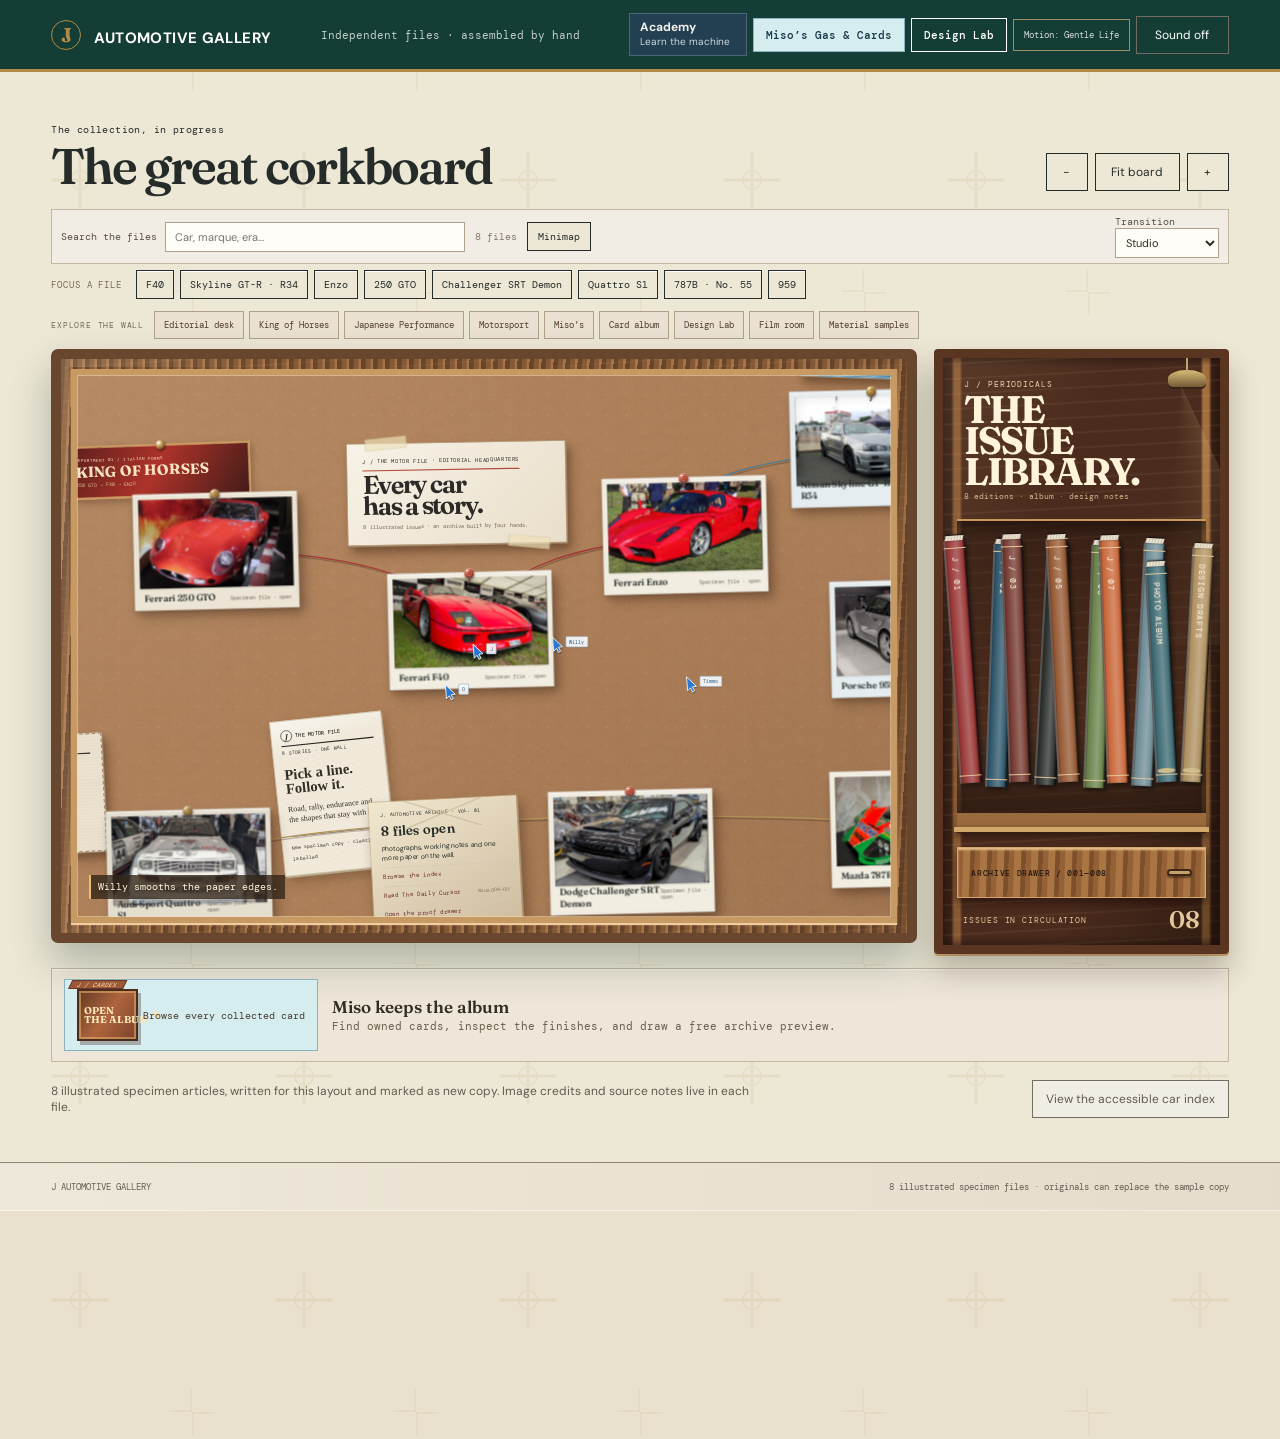
==== commit 42cddd97: "Add interactive Porsche heritage reel cards" ====
--- a/index.html
+++ b/index.html
@@ -8,12 +8,12 @@
     <title>J Automotive Gallery — Automotive files & CARDEX</title>
     <link rel="preconnect" href="https://upload.wikimedia.org" />
     <link rel="preconnect" href="https://commons.wikimedia.org" />
-    <link rel="stylesheet" href="./style.css?v=4.8.1" />
-    <link rel="stylesheet" href="./app.css?v=4.8.1" />
+    <link rel="stylesheet" href="./style.css?v=4.9.1" />
+    <link rel="stylesheet" href="./app.css?v=4.9.1" />
   </head>
   <body>
     <main id="app" aria-live="off"></main>
-    <script type="module" src="./app.js?v=4.8.1"></script>
+    <script type="module" src="./app.js?v=4.9.1"></script>
   </body>
 </html>
 
--- a/app.css
+++ b/app.css
@@ -1 +1 @@
-.material-lab{position:relative;overflow:hidden;margin:0 0 18px;border:1px solid #718287;background:#14222a;box-shadow:0 8px 22px #1f29252b,inset 0 1px #f9ffff6b;color:#f3eee3}.material-lab-head{position:relative;z-index:2;display:flex;align-items:center;gap:16px;flex-wrap:wrap;padding:10px 14px;background:linear-gradient(90deg,#10212bea,#17313bd8);border-bottom:1px solid #ffffff42;backdrop-filter:blur(7px)}.material-lab-head>div{display:grid;min-width:170px;margin-right:auto}.material-lab-head small{font:8px var(--mono);letter-spacing:.13em;color:#80c9d4}.material-lab-head b{font:600 21px var(--serif);line-height:1.1}.material-lab-head span{font:9px var(--mono);color:#d3ddd7}.material-lab-head label{display:grid;gap:3px;font:9px var(--mono);text-transform:uppercase;letter-spacing:.06em;color:#c4d6d7}.material-lab-head select{min-width:152px;padding:7px 8px;border:1px solid #9fc0c46e;border-radius:2px;background:#f8f4e9;color:#1e3438;font:11px var(--mono)}.material-lab-head input[type=range]{width:95px;accent-color:#8bd7d8}.material-lab-head>button{padding:7px 9px;border:1px solid #a0c4c6;background:#203d45;color:#e8f6f3;font:9px var(--mono);text-transform:uppercase;letter-spacing:.04em}.material-lab-advanced{position:relative;z-index:2;display:flex;align-items:center;flex-wrap:wrap;gap:17px;padding:9px 14px;background:#e8efea;color:#1c3e45;border-bottom:1px solid #8db1b0}.material-lab-advanced[hidden]{display:none}.material-lab-advanced label{display:grid;gap:2px;font:9px var(--mono);text-transform:uppercase}.material-lab-advanced input{width:95px;accent-color:#398697}.material-lab-advanced select{padding:4px;border:1px solid #87a6a7;background:#fff;color:#263f42;font:10px var(--mono)}.cardex-overlay .cardex-grid{position:relative;isolation:isolate;background:radial-gradient(ellipse 60% 44% at 50% 13%,color-mix(in srgb,var(--material-ambient,#7fb7b8) 19%,transparent),transparent 80%);transition:background .4s}.cardex-overlay .material-card-ambient{position:absolute;inset:0;width:100%;height:100%;opacity:.16;pointer-events:none;z-index:0;filter:blur(12px)}.cardex-overlay .cardex-entry{position:relative;z-index:1}#material-canvas{display:block;width:100%;height:230px;touch-action:none;cursor:crosshair}.material-preset-strip{position:absolute;z-index:3;left:0;right:0;bottom:0;display:grid;grid-template-columns:repeat(8,minmax(0,1fr));height:54px;border-top:2px solid #ffffffac}.material-preset-strip[hidden]{display:none}.material-preset-strip button{display:flex;align-items:end;justify-content:center;padding:0 2px 5px;border:0;border-right:1px solid #ffffff8a;background:linear-gradient(0deg,#07141abb,transparent 75%);color:#faffff;font:8px var(--mono);letter-spacing:.04em;text-shadow:0 1px 2px #000}.material-preset-strip button:last-child{border-right:0}.material-preset-strip button[aria-pressed=true]{box-shadow:inset 0 0 0 2px #e6ffec,inset 0 0 0 4px #10212a}.material-lab-fallback{padding:35px;color:#fff;font:12px var(--mono);background:linear-gradient(110deg,#356773,#ab7359,#486e76)}.material-lab-fallback[hidden]{display:none}@media(max-width:700px){.material-lab-head{gap:9px;padding:8px}.material-lab-head>div{width:100%}.material-lab-head b{font-size:17px}.material-lab-head input[type=range]{width:70px}#material-canvas{height:184px}.material-preset-strip{height:54px}.material-preset-strip button{font-size:7px}}@media(prefers-reduced-motion:reduce){#material-canvas{cursor:default}}.board-shell{background:radial-gradient(ellipse at 18% 7%,#fff8ea 0,transparent 42%),radial-gradient(ellipse at 85% 76%,#b59a74 0,transparent 47%),repeating-linear-gradient(90deg,#ede5d6 0 36px,#e9e0d0 36px 37px)}.board-window{position:relative}.board-window>.board-status{left:28px;bottom:24px;z-index:10;pointer-events:none}.board-photo-car{position:absolute}.wall-index{display:flex;align-items:center;gap:6px;overflow-x:auto;scrollbar-width:thin;padding:0 0 11px;margin:-4px 0 0;white-space:nowrap}.wall-index>span{font:9px var(--mono);letter-spacing:.1em;color:#796955;margin-right:8px;flex:none}.wall-index button{flex:none;border:1px solid #a9987c;background:#f5efdf;padding:7px 9px;font:10px var(--mono);color:#514538;box-shadow:inset 0 1px #fff}.wall-index button:hover,.wall-index button:focus-visible,.wall-index button[aria-current=true]{background:#2e3431;color:#f8f0dd;border-color:#2e3431;transform:translateY(-2px)}.board-photo-car.is-reviewed{z-index:7;box-shadow:5px 12px 25px #2d1e1269,0 0 0 3px #f3d298}.crew.is-reviewing{animation:none;opacity:1;transform:none;transition:left .48s cubic-bezier(.18,.8,.23,1),top .48s cubic-bezier(.18,.8,.23,1),opacity .2s;box-shadow:2px 5px 8px #17120d80,0 0 0 3px #fff7}.board-status{max-width:340px;padding:5px 7px;background:#322619c9;border-left:2px solid #e9bf73;line-height:1.4}.article-shell{background-color:var(--edition-paper,#eee9dd);background-attachment:fixed}.article-shell .magazine{background:transparent}.article-shell[data-edition=ferrari-f40]{background-image:linear-gradient(138deg,transparent 0 66%,#bd293311 66.15% 67%,transparent 67.15%),repeating-linear-gradient(0deg,transparent 0 52px,#3b303009 53px 54px),radial-gradient(ellipse at 76% 5%,#e6433920,transparent 38%)}.article-shell[data-edition=nissan-r34]{background-image:linear-gradient(#23799516 1px,transparent 1px),linear-gradient(90deg,#23799516 1px,transparent 1px),radial-gradient(circle at 74% 13%,#9cd2de48,transparent 40%);background-size:38px 38px,38px 38px,auto}.article-shell[data-edition=ferrari-enzo]{background-image:linear-gradient(136deg,transparent 0 58%,#d94c311a 58.1% 61%,transparent 61.1%),linear-gradient(43deg,transparent 0 23%,#667f8218 23.1% 25%,transparent 25.1%),radial-gradient(circle at 83% 10%,#fff 0,transparent 39%)}.article-shell[data-edition=ferrari-250-gto]{background-image:repeating-radial-gradient(circle at 90% 18%,#9f6b3114 0 1px,transparent 2px 11px),linear-gradient(118deg,#fff6 0,transparent 45%,#bf9c5d1b 100%)}.article-shell[data-edition=dodge-demon]{background-image:repeating-linear-gradient(132deg,#ffffff07 0 2px,transparent 2px 19px),radial-gradient(ellipse at 80% 9%,#b9752530,transparent 42%),linear-gradient(90deg,#161514 0,#292621 49%,#1d1b19)}.article-shell[data-edition=audi-quattro-s1]{background-image:repeating-linear-gradient(135deg,transparent 0 66px,#63853518 67px 70px,transparent 71px 117px),repeating-linear-gradient(0deg,#2b34260a 0 1px,transparent 2px 7px),radial-gradient(circle at 84% 6%,#b4c47035,transparent 42%)}.article-shell[data-edition=mazda-787b]{background-image:radial-gradient(circle at 15% 10%,#e56b2e22 0 2px,transparent 3px),radial-gradient(circle at 72% 20%,#2d936922 0 2px,transparent 3px),linear-gradient(128deg,transparent 0 62%,#e56b2e13 62.1% 64%,transparent 64.1%),radial-gradient(ellipse at 90% 5%,#26755229,transparent 45%);background-size:22px 22px,28px 28px,auto,auto}.article-shell[data-edition]{background-position:center top;background-size:cover;background-repeat:no-repeat}.article-shell[data-edition=ferrari-f40]{background-image:url("./bg-ferrari-f40-EKLVCVPX.svg")}.article-shell[data-edition=nissan-r34]{background-image:url("./bg-nissan-r34-6PV6KMNO.svg")}.article-shell[data-edition=ferrari-enzo]{background-image:url("./bg-ferrari-enzo-TYGYYK4L.svg")}.article-shell[data-edition=ferrari-250-gto]{background-image:url("./bg-ferrari-250-gto-TMBLFQ3H.svg")}.article-shell[data-edition=dodge-demon]{background-image:url("./bg-dodge-demon-U42EXGKG.svg")}.article-shell[data-edition=audi-quattro-s1]{background-image:url("./bg-audi-quattro-s1-TCNGMMKI.svg")}.article-shell[data-edition=mazda-787b]{background-image:url("./bg-mazda-787b-T2W64CIO.svg")}.mazda-theme .cover-title h1,.mazda-theme .cover-title .eyebrow,.mazda-theme .cover-title .standfirst{color:#202522}.cardex-workbench{display:flex;flex-direction:column;background:radial-gradient(ellipse at 12% 2%,#fff8e5,transparent 42%),repeating-linear-gradient(0deg,#e8e1d2 0 28px,#e3dacb 29px 30px);box-shadow:0 26px 80px #100d0a90,0 2px #fff8 inset}.cardex-header{order:0}.cardex-controls{order:1}.cardex-crew-note{order:2;display:flex;align-items:center;gap:12px;padding:9px 12px;margin:0 0 8px;border:1px solid #bca987;background:linear-gradient(100deg,#e9d9b5,#f6edda 52%,#e5d5b8);box-shadow:0 2px 4px #50402c1a}.crew-note-mark{flex:none;padding:5px 8px;background:#273c3a;color:#fff1d5;font:9px var(--mono);letter-spacing:.08em}.cardex-crew-note p{margin:0;font:11px/1.4 var(--mono);color:#493e2e}.cardex-crew-note.is-pulsing{animation:crew-note-reaction .38s ease-out}@keyframes crew-note-reaction{50%{box-shadow:0 0 0 4px #df9d4a66}}.cardex-draw-result{order:3}.cardex-grid{order:4}.cardex-footnote{order:5}.cardex-workbench .material-lab{order:6;margin:16px 0 0}.cardex-workbench .material-lab:before{content:"OPTIONAL MATERIAL STUDY";position:absolute;right:10px;top:8px;z-index:5;font:8px var(--mono);letter-spacing:.1em;color:#b9d2cd;pointer-events:none}.cardex-grid{grid-template-columns:repeat(auto-fit,minmax(min(100%,280px),1fr));padding:15px 2px 20px;background:radial-gradient(ellipse at 48% 3%,#bd965f30,transparent 68%)}.tcg-heading h3{font-size:clamp(17px,1.35vw,20px)}.tcg-image{height:38%}.tcg-move{padding:4px 1px}.tcg-move p{font-size:8px;line-height:1.2;display:-webkit-box;-webkit-line-clamp:2;-webkit-box-orient:vertical;overflow:hidden}.cardex-entry{transition:transform .25s}.cardex-entry:hover{transform:translateY(-4px)}.card-draw-box:hover .card-draw-lid,.card-draw-box:focus-visible .card-draw-lid{transform:translateY(-6px) rotate(-7deg) skew(-26deg)}.card-draw-lid{transform-origin:left bottom;transition:transform .3s cubic-bezier(.2,.8,.2,1)}@media(max-width:650px){.wall-index{margin-top:1px}.wall-index button{padding:8px 10px}.cardex-crew-note{align-items:flex-start}.cardex-crew-note p{font-size:9px}}@media(max-width:500px){.cardex-grid{grid-template-columns:minmax(0,300px);justify-content:center}.tcg-heading h3{font-size:19px}.tcg-image{height:40%}.tcg-move p{font-size:8px}}@media(prefers-reduced-motion:reduce){.board-photo-car.is-reviewed,.cardex-entry:hover,.wall-index button:hover{transform:none}.crew.is-reviewing,.card-draw-lid,.cardex-entry{transition:none}.cardex-crew-note.is-pulsing{animation:none}.article-shell{background-attachment:scroll}}.story-copy .essay-heading{margin:2.2em 0 .8em;padding-top:.55em;border-top:1px solid currentColor;color:var(--ink);font:650 clamp(21px,2.4vw,31px)/1.08 var(--serif);letter-spacing:-.04em}.theme-r34 .story-copy .essay-heading,.theme-audi .story-copy .essay-heading,.theme-demon .story-copy .essay-heading,.theme-mazda .story-copy .essay-heading{font-family:var(--mono);letter-spacing:-.045em}.story-copy .essay-heading+p{margin-top:0}.article-toolbar .edition-fx-trigger{margin-left:auto;background:var(--edition-accent);border-color:var(--edition-accent);color:#fff;font-weight:700;box-shadow:3px 3px #0002}.article-toolbar .edition-fx-trigger:hover,.article-toolbar .edition-fx-trigger:focus-visible{filter:brightness(1.12);transform:translateY(-2px)}.edition-effect{position:fixed;inset:0;z-index:450;overflow:hidden;pointer-events:none;isolation:isolate}.edition-effect-piece{position:absolute;display:block;opacity:0;will-change:transform,opacity}.edition-effect[data-effect=ferrari-f40] .edition-effect-piece{top:-20vh;left:calc(-25vw + var(--piece)*17vw);width:8vw;height:140vh;background:linear-gradient(90deg,#a8242bba,#f46a55dd 46%,#fff4df88 50%,#a8242bd1 60%,#a8242b88);box-shadow:9px 0 #331c1a66;clip-path:polygon(0 0,100% 0,77% 100%,0 100%)}.edition-effect[data-effect=nissan-r34] .edition-effect-piece{top:calc(15vh + var(--piece)*8vh);left:calc(8vw + var(--piece)*13vw);width:30vw;aspect-ratio:1;border:2px solid #239ac5a8;border-radius:50%;box-shadow:0 0 0 18px #5cb5d51c,0 0 0 37px #2c95b520,inset 0 0 0 1px #d9ffffb0;background:linear-gradient(90deg,transparent calc(50% - 1px),#1382a879 50%,transparent calc(50% + 1px)),linear-gradient(transparent calc(50% - 1px),#1382a879 50%,transparent calc(50% + 1px))}.edition-effect[data-effect=ferrari-enzo] .edition-effect-piece{top:-5vh;left:calc(-20vw + var(--piece)*21vw);width:42vw;height:110vh;background:linear-gradient(135deg,#e86e55cf,#ae2d2fb0 46%,#f5e9cf66 48%,#51606393 51%,#30404899);clip-path:polygon(0 0,100% 18%,55% 100%,4% 72%);box-shadow:8px 9px #2b34334d}.edition-effect[data-effect=ferrari-250-gto] .edition-effect-piece{top:calc(10vh + var(--piece)*8vh);left:calc(8vw + var(--piece)*11vw);width:27vw;aspect-ratio:1.3;border:7px double #9d713bb8;border-radius:50%;box-shadow:0 0 0 18px #f2d6a02e,inset 0 0 0 16px #b4823c22;background:radial-gradient(circle,#f7e8c955,transparent 68%)}.edition-effect[data-effect=dodge-demon] .edition-effect-piece{top:calc(20vh + var(--piece)*10vh);left:calc(20vw + var(--piece)*10vw);width:11vw;aspect-ratio:1;border-radius:50%;background:radial-gradient(circle,#fff1a6 0 13%,#ef9a23 20% 50%,#9b4216 66%,transparent 72%);box-shadow:0 0 18px #f6a52bbd,0 0 80px #f6a52b99;filter:blur(.3px)}.edition-effect[data-effect=audi-quattro-s1] .edition-effect-piece{top:calc(-5vh + var(--piece)*13vh);left:calc(-13vw + var(--piece)*13vw);width:26vw;height:26vh;border:1px solid #555e4c70;background:repeating-linear-gradient(0deg,#25352e3d 0 1px,#eee9d9db 2px 11px);box-shadow:8px 9px #87a24793;clip-path:polygon(0 0,100% 0,100% 84%,88% 100%,0 100%)}.edition-effect[data-effect=mazda-787b] .edition-effect-piece{top:calc(5vh + var(--piece)*4vh);left:calc(-25vw + var(--piece)*18vw);width:46vw;height:95vh;border-radius:48% 52% 39% 61%;background:radial-gradient(circle at 35% 45%,transparent 0 19%,#ed702f9e 20% 45%,transparent 46%),radial-gradient(circle at 68% 64%,#9ac743ba 0 26%,transparent 27%);mix-blend-mode:screen;filter:blur(7px)}@media(max-width:700px){.article-toolbar .edition-fx-trigger{margin-left:0;flex-basis:100%}.edition-effect[data-effect=ferrari-250-gto] .edition-effect-piece{width:54vw}.edition-effect[data-effect=dodge-demon] .edition-effect-piece{width:24vw}.edition-effect[data-effect=nissan-r34] .edition-effect-piece{width:60vw}}@media(prefers-reduced-motion:reduce){.article-toolbar .edition-fx-trigger{transition:none}.edition-effect{display:none}}.proof-registration{position:absolute;inset:10px 10px 39px;z-index:5;pointer-events:none;color:var(--edition-accent,#9f302c);opacity:0}.proof-registration i{position:absolute;width:25px;height:25px;border-color:currentColor;border-style:solid;border-width:0}.proof-registration i:nth-child(1){left:-7px;top:-7px;border-left-width:2px;border-top-width:2px}.proof-registration i:nth-child(2){right:-7px;top:-7px;border-right-width:2px;border-top-width:2px}.proof-registration i:nth-child(3){left:-7px;bottom:-7px;border-left-width:2px;border-bottom-width:2px}.proof-registration i:nth-child(4){right:-7px;bottom:-7px;border-right-width:2px;border-bottom-width:2px}.proof-registration span{position:absolute;left:12px;bottom:12px;padding:4px 6px;background:#f6f1e9e6;border:1px solid currentColor;font:8px var(--mono);letter-spacing:.08em;box-shadow:2px 3px #17130e24}.article-shell[data-edition=porsche-959]{background-image:url("./bg-porsche-959-QC75W6HS.svg")}.edition-effect[data-effect=porsche-959] .edition-effect-piece{top:calc(5vh + var(--piece)*8vh);left:calc(7vw + var(--piece)*11vw);width:25vw;aspect-ratio:1;border:1px solid #4f859bbb;border-radius:50%;background:linear-gradient(90deg,transparent calc(50% - 1px),#4f859b88 50%,transparent calc(50% + 1px)),linear-gradient(transparent calc(50% - 1px),#4f859b88 50%,transparent calc(50% + 1px));box-shadow:0 0 0 10px #dce9e630,0 0 0 20px #759eac24}.card-draw-shelf{display:flex;align-items:center;gap:14px;margin:14px 0 0;padding:10px 12px;border:1px solid #c3b7a2;background:#eee7d9;box-shadow:inset 0 1px #fff9}.card-draw-shelf p{margin:0;color:#6b5d4c;font:11px/1.5 var(--mono)}.card-draw-shelf p b{font:600 17px var(--serif);color:#342d24}.card-draw-box{position:relative;display:grid;grid-template-columns:58px auto;align-items:center;gap:8px;min-width:204px;text-align:left;border:0;background:none;padding:4px 8px 4px 0;transition:transform .25s}.card-draw-box:hover{transform:translateY(-3px)}.card-draw-lid{position:absolute;left:3px;top:0;width:55px;height:9px;background:#9d5935;border:1px solid #643a26;transform:skew(-26deg);font:6px var(--mono);color:#fce6c2;text-align:center}.card-draw-face{display:flex;align-items:center;justify-content:space-between;width:61px;height:52px;padding:5px;color:#f9e4b5;background:linear-gradient(125deg,#653923,#ae653e 50%,#7b422b);border:2px solid #4a2c1e;box-shadow:3px 4px #412c2355,inset 0 0 0 2px #e2ae6599}.card-draw-face b{font:700 10px/.95 var(--serif)}.card-draw-face i{font-size:17px}.card-draw-box>small{font:10px/1.3 var(--mono);color:#493b2d}.cardex-draw-result{display:flex;align-items:center;justify-content:space-between;gap:18px;margin:4px 0 14px;padding:10px 14px;border:1px solid #b59d64;background:linear-gradient(95deg,#f8f0d9,#e9ddbe);box-shadow:inset 0 1px #fff9}.cardex-draw-result[hidden]{display:none}.cardex-draw-result>div:first-child{display:grid;gap:3px}.cardex-draw-result small{font:8px var(--mono);letter-spacing:.1em;color:#806746}.cardex-draw-result b{font:600 20px var(--serif)}.cardex-draw-result span{font:10px var(--mono);color:#675d4e}.cardex-draw-result>div:last-child{display:flex;gap:7px}.cardex-draw-result button{padding:8px 10px;border:1px solid #8c7857;background:#f9f4e8;font:10px var(--mono)}.cardex-overlay.is-draw-mode .cardex-grid{display:flex;justify-content:center}.cardex-overlay.is-draw-mode .cardex-entry:not(.is-drawn){display:none}.cardex-overlay.is-draw-mode .cardex-entry.is-drawn{width:min(300px,100%)}.cardex-overlay.is-draw-mode .cardex-entry.is-drawn .cardex-card{animation:card-draw-reveal .55s cubic-bezier(.18,.8,.2,1) both}@keyframes card-draw-reveal{0%{opacity:0;translate:0 36px;rotate:-5deg}to{opacity:1;translate:0 0;rotate:0deg}}@media(max-width:600px){.card-draw-shelf{padding:8px}.card-draw-box{min-width:152px}.card-draw-shelf p{font-size:9px}.cardex-draw-result{flex-wrap:wrap}.cardex-draw-result b{font-size:17px}}@media(prefers-reduced-motion:reduce){.card-draw-box{transition:none}.cardex-overlay.is-draw-mode .cardex-entry.is-drawn .cardex-card{animation:none}}.photo-shuffle{height:clamp(340px,51vw,650px);padding:19px 23px 0;background:linear-gradient(146deg,#d7cdbd,#f0eadc 40%,#b9aa95);border:1px solid #a99d89;box-shadow:0 18px 35px #24191030,inset 0 1px #fff9;overflow:hidden;color:#29251f}.shuffle-stack{position:relative;height:calc(100% - 57px);perspective:1000px}.shuffle-card{position:absolute;inset:0 12px 8px 0;margin:0;padding:10px 10px 7px;background:#f7f3e9;border:1px solid #b9ad9b;transform-origin:55% 75%;box-shadow:4px 12px 25px #160e0b4f,inset 0 1px #fff;display:flex;flex-direction:column;gap:6px}.shuffle-card[data-position=front]{z-index:2;transform:translate(0) rotate(-.5deg)}.shuffle-card[data-position=back]{z-index:1;transform:translate(18px,11px) rotate(2deg);filter:saturate(.84)}.shuffle-card img{display:block;width:100%;height:calc(100% - 31px);object-fit:contain;background:#25231f;border:1px solid #49443d}.shuffle-card figcaption{font:10px/1.3 var(--mono);color:#51483d;overflow:hidden;text-overflow:ellipsis;white-space:nowrap}.shuffle-card.is-unavailable img{opacity:0}.shuffle-card.is-unavailable:after{content:"Photograph unavailable \b7  source link below";position:absolute;left:50%;top:48%;translate:-50% -50%;color:#f3ebd9;font:11px var(--mono);text-align:center}.shuffle-controls{height:57px;display:flex;align-items:center;justify-content:space-between;gap:12px;border-top:1px solid #76695680}.shuffle-count{font:10px var(--mono);letter-spacing:.05em;color:#5f5143}.shuffle-next{border:1px solid #4e4538;background:#272c2a;color:#f4ead5;padding:9px 12px;font:700 11px var(--mono);box-shadow:2px 3px #1b17183b}.shuffle-next:hover,.shuffle-next:focus-visible{background:var(--edition-accent,#9e332e);transform:translateY(-2px)}.shuffle-next:disabled{opacity:.6;cursor:wait}.shuffle-live{position:absolute;width:1px;height:1px;overflow:hidden;clip-path:inset(50%)}.shuffle-labels{display:flex;justify-content:space-between;margin:10px 0;color:var(--edition-ink,#51483d);font:9px var(--mono);text-transform:uppercase;letter-spacing:.08em}@media(max-width:700px){.photo-shuffle{height:315px;padding:11px 12px 0}.shuffle-stack{height:calc(100% - 52px)}.shuffle-controls{height:52px}.shuffle-count{font-size:8px}.shuffle-next{font-size:9px;padding:8px}}@media(prefers-reduced-motion:reduce){.shuffle-next:hover{transform:none}}html[data-design-active] .board-shell{background:var(--lab-surface);color:var(--lab-text);position:relative;isolation:isolate;transition:background-color .3s,color .3s}html[data-design-active] .board-shell:before{content:"";position:absolute;inset:72px 0 0;z-index:-1;pointer-events:none;background-image:var(--lab-pattern-a),var(--lab-pattern-b);background-size:var(--lab-pattern-size),calc(var(--lab-pattern-size) * 2.1);background-position:0 0,15px 35px;opacity:var(--lab-pattern-opacity);transform:rotate(var(--lab-pattern-angle)) scale(1.4)}html[data-design-active] .board-shell .masthead{background:var(--lab-primary);color:var(--lab-on-primary);border-bottom:3px solid var(--lab-accent);transition:background-color .3s}html[data-design-active] .board-shell .masthead-note{color:var(--lab-on-primary);opacity:.74}html[data-design-active] .board-shell .wordmark span{border-color:var(--lab-accent);color:var(--lab-accent)}html[data-design-active] .board-shell .collection-heading .eyebrow{color:var(--lab-secondary)}html[data-design-active] .board-shell .board-controls button,html[data-design-active] .board-shell .archive-tools button,html[data-design-active] .board-shell .wall-index button{border-color:var(--lab-secondary);color:var(--lab-text);background:var(--lab-surface)}html[data-design-active] .board-shell .board-controls button:hover,html[data-design-active] .board-shell .archive-tools button:hover,html[data-design-active] .board-shell .wall-index button:hover{background:var(--lab-accent);color:#17222f}html[data-design-active] .board-shell .board-window{box-shadow:0 20px 42px color-mix(in srgb,var(--lab-shadow) 29%,transparent)}html[data-design-active] .mag-header{background:var(--lab-primary);color:var(--lab-on-primary);border-bottom:3px solid var(--lab-accent)}html[data-design-active] .mag-header .mag-issue{color:var(--lab-on-primary)}html[data-design-active] .mag-header .back-to-board,html[data-design-active] .mag-header .sound-toggle{color:var(--lab-on-primary);border-color:var(--lab-accent)}html[data-design-active] .garage-panel{background:var(--lab-surface);color:var(--lab-text)}html[data-design-active] .garage-header{background:var(--lab-primary);color:var(--lab-on-primary);border-color:var(--lab-accent)}html[data-design-active] .garage-header button{color:var(--lab-on-primary);border-color:var(--lab-accent)}html[data-design-active] .garage-section-heading>span{color:var(--lab-secondary)}html[data-design-active] .garage-body{background:linear-gradient(145deg,color-mix(in srgb,var(--lab-neutral) 25%,transparent),transparent 65%),var(--lab-surface)}html[data-design-active] .garage-hero{background:radial-gradient(circle at 86% 4%,color-mix(in srgb,var(--lab-highlight) 25%,transparent),transparent 36%),linear-gradient(120deg,var(--lab-primary),var(--lab-secondary));color:var(--lab-on-primary)}html[data-design-active] .garage-hero p{color:var(--lab-on-primary)}html[data-design-active] .garage-balance b{color:var(--lab-highlight)}html[data-design-active] .garage-stats{border-color:var(--lab-secondary)}html[data-design-active] .garage-stats>div{background:color-mix(in srgb,var(--lab-surface) 88%,white)}html[data-design-active] .garage-card{color:#182b2a}html[data-design-active] .collector-quiz{background:linear-gradient(135deg,var(--lab-primary),var(--lab-secondary));color:var(--lab-on-primary)}html[data-design-active] .collector-quiz button{background:var(--lab-accent);border-color:var(--lab-accent);color:#17222f}html[data-design-material=carbon] .board-shell:before,html[data-design-material=carbon] .garage-body{background-blend-mode:multiply}html[data-design-material=aluminum] .garage-panel,html[data-design-material=aluminum] .board-shell{background-image:linear-gradient(100deg,#fff7,transparent 22%,#fff4 35%,transparent 58%)}html[data-design-material=glass] .garage-panel{box-shadow:inset 0 1px #fff8,0 24px 80px #0716179e}html[data-design-material=velvet] .garage-panel{box-shadow:inset 0 0 60px color-mix(in srgb,var(--lab-shadow) 16%,transparent),0 24px 80px #0716179e}html[data-design-material=lacquer] .garage-hero{box-shadow:inset 0 1px #fff8,0 12px 28px #1116}html[data-design-lighting=dusk] .board-shell:before{filter:sepia(.15)}html[data-design-motion=glide]:not(:has(.design-overlay:not([hidden]))) .board-shell:before{animation:lab-drift 28s ease-in-out infinite alternate}html[data-design-motion=flow]:not(:has(.design-overlay:not([hidden]))) .board-shell:before{animation:lab-drift 18s ease-in-out infinite alternate}@keyframes lab-drift{to{background-position:80px 20px,-40px 55px}}.design-lab-open{padding:9px 12px;border:1px solid currentColor;background:transparent;color:inherit;font:700 11px var(--mono);white-space:nowrap}.design-lab-open:hover{background:var(--lab-accent,#d4b46a);color:#17222f}.design-lab-open:active,.design-panel button:active{transform:translateY(2px)}body.design-is-open{overflow:hidden}.design-overlay[hidden]{display:none}.design-overlay{position:fixed;inset:0;z-index:101;padding:clamp(7px,2vw,22px);background:#0a181ad9;backdrop-filter:blur(5px);display:flex;justify-content:center}.design-panel{width:min(1400px,100%);display:flex;flex-direction:column;min-height:0;background:#e8e6dc;color:#172d2b;box-shadow:0 24px 80px #03100bbf;border:1px solid #63766d}.design-header{flex:none;display:flex;align-items:center;justify-content:space-between;gap:15px;padding:17px clamp(16px,3vw,30px);background:#142b2b;color:#f7f2e8;border-bottom:4px solid #d3b36f}.design-header small{font:700 9px var(--mono);letter-spacing:.14em;color:#ddc685}.design-header h2{margin:4px 0 0;font:600 clamp(27px,3vw,40px)/1 var(--serif)}.design-header>div:last-child{display:flex;gap:8px}.design-header button{border:1px solid #dcc58d;background:transparent;color:#f7f2e8;padding:9px 11px;font:700 10px var(--mono)}.design-header [data-design-action=apply]{background:#d3b36f;color:#162a27}.design-body{overflow:auto;padding:clamp(15px,2.4vw,28px);scrollbar-color:#8ba69a #e8e6dc}.design-intro{display:flex;justify-content:space-between;gap:25px;border-bottom:1px solid #9aaea4;padding-bottom:19px}.design-intro span{font:700 9px var(--mono);letter-spacing:.12em;color:#2c7567}.design-intro h3{font:600 clamp(27px,3.5vw,44px)/1.05 var(--serif);margin:5px 0}.design-intro p{margin:4px 0;max-width:620px;line-height:1.5}.design-save-state{max-width:230px!important;font:10px/1.5 var(--mono);color:#4b685e}.design-main{display:grid;grid-template-columns:minmax(0,1.06fr) minmax(320px,.94fr);gap:26px;margin-top:22px}.design-controls>section{padding:18px 0;border-top:1px solid #b1c1b6}.design-controls>section:first-child{border:0;padding-top:0}.design-controls h4{display:flex;align-items:center;gap:8px;margin:0 0 12px;font:700 16px DM Sans,sans-serif}.design-controls h4 span{font:9px var(--mono);color:#397566}.design-controls p,.design-help{font:12px/1.5 DM Sans,sans-serif;color:#5a6a60}.design-palette-grid{display:grid;grid-template-columns:repeat(3,minmax(0,1fr));gap:7px}.design-palette-grid button{min-width:0;border:1px solid #abb9ad;text-align:left;padding:6px;background:#f8f6ee;color:#25342f}.design-palette-grid button[aria-pressed=true]{outline:2px solid #287663;outline-offset:1px}.design-palette-grid button i{display:block;height:31px;margin-bottom:5px;background:linear-gradient(112deg,var(--p) 0 54%,var(--s) 54% 79%,var(--a) 79% 92%,var(--n) 92%);border:1px solid #172d2b22}.design-palette-grid button b{display:block;font:700 9px/1.25 var(--mono);overflow-wrap:anywhere}.design-field-grid{display:grid;grid-template-columns:repeat(2,minmax(0,1fr));gap:11px}.design-field-grid label,.design-color-grid label,.design-save-form label{display:flex;flex-direction:column;gap:6px;font:10px var(--mono);text-transform:uppercase}.design-field-grid select,.design-save-form input{width:100%;padding:9px;background:#f7f8f1;border:1px solid #93a99a;color:#21352d;font:12px DM Sans,sans-serif}.design-field-grid input{width:100%;accent-color:#317e70}.design-field-grid output{font:10px var(--mono);color:#426b5c}.design-locks{display:flex;flex-wrap:wrap;gap:7px 13px;margin:9px 0 12px}.design-locks label{font:10px var(--mono)}.design-locks input{accent-color:#367d70}.design-controls button:not(.design-palette-grid button):not(.design-saved-list button){border:1px solid #246e62;padding:9px 12px;background:#246e62;color:#fff;font:700 10px var(--mono)}.design-color-grid{display:grid;grid-template-columns:repeat(4,1fr);gap:8px;margin-bottom:10px}.design-color-grid input{width:100%;height:36px;border:1px solid #738e83;background:#fff;padding:2px}.design-contrast{padding:8px;background:#dcebdd}.design-contrast.low{background:#f9dfc9;color:#713b24}.design-save-form{display:flex;gap:8px;align-items:end}.design-save-form label{flex:1}.design-saved-list{display:grid;grid-template-columns:repeat(2,1fr);gap:5px;margin-top:12px}.design-saved-list>div{display:flex;background:#f7f7ee;border:1px solid #b2c0b3}.design-saved-list button{border:0;background:transparent;padding:7px;font:11px DM Sans,sans-serif;text-align:left}.design-saved-list button:first-child{flex:1}.design-saved-list button:last-child{border-left:1px solid #b2c0b3}.design-portable{display:flex;gap:8px;flex-wrap:wrap;margin-top:12px}.design-portable label{position:relative;border:1px solid #246e62;background:#246e62;color:#fff;padding:9px 12px;font:700 10px var(--mono);cursor:pointer}.design-portable input{position:absolute;inset:0;opacity:0;width:100%;cursor:pointer}.design-message{min-height:17px}.design-preview-column{position:sticky;top:0;align-self:start}.design-preview{border:8px solid #d9d6c7;box-shadow:0 12px 25px #1a302b33;background:var(--preview-surface);color:var(--preview-text);overflow:hidden}.design-preview-art{height:280px;position:relative;overflow:hidden;background:linear-gradient(135deg,var(--preview-primary),var(--preview-secondary));color:var(--preview-on-primary);display:flex;flex-direction:column;justify-content:space-between;padding:22px}.design-preview-art>span,.design-preview-art>small{position:relative;z-index:3;font:9px var(--mono);letter-spacing:.08em}.design-preview-art>b{position:relative;z-index:3;font:600 clamp(37px,4vw,63px)/.92 var(--serif);max-width:390px;text-shadow:0 2px 8px #09131380}.design-preview-pattern{position:absolute;inset:-35%;pointer-events:none;background-size:var(--lab-pattern-size);transform:rotate(var(--lab-pattern-angle));opacity:var(--lab-pattern-opacity)}.design-preview-pattern.primary{background-image:var(--lab-pattern-a)}.design-preview-pattern.secondary{background-image:var(--lab-pattern-b);background-size:calc(var(--lab-pattern-size) * 2.1);opacity:calc(var(--lab-pattern-opacity) * .55)}.design-preview-glaze{position:absolute;inset:0;pointer-events:none;background:linear-gradient(112deg,#ffffff70,transparent 18%,transparent 67%,#ffffff24 85%,transparent);opacity:.6}.design-preview[data-material=carbon] .design-preview-glaze{background:repeating-linear-gradient(45deg,#0006 0 2px,transparent 2px 8px)}.design-preview[data-material=aluminum] .design-preview-glaze{background:linear-gradient(93deg,#fff9,transparent 19%,#fff4 32%,transparent 55%,#fff5)}.design-preview[data-material=glass] .design-preview-glaze,.design-preview[data-material=acrylic] .design-preview-glaze{inset:10px;border:1px solid #fff9;border-radius:14px;box-shadow:inset 4px 5px 13px #fff7,inset -8px -8px 18px #102a3440;background:linear-gradient(110deg,#ffffff7a,transparent 28% 72%,#ffffff5c)}.design-preview[data-material=velvet] .design-preview-glaze{box-shadow:inset 0 0 70px #05070a77}.design-preview[data-material=holographic] .design-preview-glaze{background:linear-gradient(120deg,#8effed55,#ca85ff55,#ffeac655,#83d3ff66)}.design-preview[data-lighting=dusk] .design-preview-art{filter:saturate(.82) brightness(.8)}.design-preview-ui{padding:20px}.design-preview-nav{display:flex;justify-content:space-between;padding-bottom:10px;border-bottom:1px solid #9ead9d;font:700 9px var(--mono)}.design-preview-nav span{color:var(--preview-secondary)}.design-preview-ui h5{font:600 28px var(--serif);margin:14px 0 6px}.design-preview-ui p{font:13px/1.5 DM Sans,sans-serif;max-width:440px}.design-preview-ui button{border:1px solid var(--preview-secondary);background:var(--preview-accent);color:#17222f;padding:9px 12px;font:700 10px var(--mono)}.design-preview-card{height:80px;max-width:220px;margin:16px 0 0;padding:7px;background:#f7f0e1;color:#20342c;border:3px solid #c6a267;border-radius:8px;box-shadow:3px 4px #1b332b30}.design-preview-card i{display:block;height:45px;background:linear-gradient(132deg,#283f4a,#7a8c87)}.design-preview-card span{font:8px var(--mono)}.design-preview-caption{font:10px/1.5 var(--mono);color:#617367}.design-presets{border-top:1px solid #9aada0;padding-top:14px}.design-presets>b{font:700 10px var(--mono)}.design-presets>div{display:grid;grid-template-columns:repeat(2,minmax(0,1fr));gap:5px;margin-top:10px;max-height:240px;overflow:auto}.design-presets button{border:1px solid #a7b7aa;text-align:left;padding:7px;background:#f7f5ea;font:10px var(--mono)}.design-presets button:hover{border-color:#246e62;background:#dcebe0}@media(max-width:850px){.design-main{grid-template-columns:1fr}.design-preview-column{position:static;grid-row:1}.design-preview-art{height:200px}.design-preview-ui{display:none}.design-palette-grid{grid-template-columns:repeat(4,minmax(0,1fr))}.design-presets>div{max-height:120px}}@media(max-width:580px){.design-overlay{padding:0}.design-header{padding:11px}.design-header small{font-size:8px}.design-header button{padding:7px;font-size:9px}.design-intro{display:block}.design-intro h3{font-size:28px}.design-main{gap:12px}.design-body{padding:14px}.design-palette-grid{grid-template-columns:repeat(3,minmax(0,1fr))}.design-field-grid{grid-template-columns:1fr 1fr}.design-color-grid{grid-template-columns:repeat(2,1fr)}.design-preview-art{height:180px}.design-preview-art>b{font-size:37px}.masthead .design-lab-open,.mag-header .design-lab-open{font-size:9px;padding:7px}.masthead .sound-toggle,.mag-header .sound-toggle,.mag-header .mag-issue{display:none}}@media(prefers-reduced-motion:reduce){html[data-design-motion] .board-shell:before{animation:none!important}.design-overlay{backdrop-filter:none}html[data-design-active] .board-shell,html[data-design-active] .board-shell .masthead{transition:none}}html[data-design-active] .board-shell{overflow-x:clip}html[data-design-active] .board-shell:before{background-size:var(--lab-pattern-size),var(--lab-pattern-size-b)}.design-preview-pattern.secondary{background-size:var(--lab-pattern-size-b);opacity:calc(var(--lab-pattern-opacity) * .75)}.miso-open{border:1px solid #8ab3bd;background:#d6edf0;color:#163447;padding:9px 12px;font:700 11px var(--mono);white-space:nowrap;cursor:pointer}.miso-open:hover{background:#bce6ee}.mag-header .miso-open{background:#d6edf0;color:#163447}.miso-is-open{overflow:hidden}.miso-overlay[hidden]{display:none}.miso-overlay{position:fixed;inset:0;z-index:115;background:#0d1d2bdc;padding:clamp(0px,1vw,15px);display:grid;place-items:center}.miso-world{width:min(1440px,100%);height:100%;max-height:1000px;overflow:hidden;background:#f8f5e8;color:#173349;box-shadow:0 35px 95px #081825a8;display:flex;flex-direction:column;border:1px solid #a9c2cb}.miso-topbar{height:44px;flex:none;background:#142f49;color:#eaf5f1;padding:0 21px;display:flex;align-items:center;justify-content:space-between;font:700 10px var(--mono);letter-spacing:.1em}.miso-topbar button,.miso-interior button,.miso-inspector button{cursor:pointer}.miso-topbar button{border:1px solid #86b8cb;background:transparent;color:#eff8f5;padding:7px 12px;font:700 10px var(--mono)}.miso-topbar button:hover{background:#315d77}.miso-scroll{overflow-y:auto;overflow-x:clip;scrollbar-color:#648ca0 #d9e7e7;scroll-behavior:smooth}.miso-exterior{height:355px;position:relative;overflow:hidden;background:linear-gradient(#c5e3e8 0 58%,#e8e7d7 58% 71%,#76858a 71%);isolation:isolate}.miso-sky{position:absolute;inset:0;background:radial-gradient(circle at 79% 23%,#fff9 0 4%,transparent 13%),linear-gradient(135deg,#c9e9ef,#e8e4cf)}.miso-sun{position:absolute;right:16%;top:15%;width:90px;height:90px;border-radius:50%;background:#fff5c9;box-shadow:0 0 70px #fff4a6}.miso-canopy{position:absolute;left:4%;top:38px;width:65%;height:70px;transform:skew(-8deg);background:linear-gradient(#fffefa 0 22%,#59a9c8 23% 54%,#f9faf4 55% 70%,#e36d43 71% 83%,#224a69 84%);box-shadow:7px 12px #24415b30,0 20px 35px #192c2b40;z-index:3}.miso-canopy:after{content:"";position:absolute;left:12%;top:100%;width:14px;height:146px;background:linear-gradient(90deg,#789cad,#eaf2eb,#5a8292);box-shadow:620px 0 #a3bac0}.miso-sign{display:flex;align-items:center;gap:14px;transform:skew(8deg);padding:11px 24px;color:#173449}.miso-sign-icon{width:45px;height:45px;display:grid;place-items:center;background:#153e61;color:#fff;border-radius:50%;font:900 26px var(--serif);position:relative}.miso-sign-icon span{position:absolute;font:13px var(--mono);color:#f2aa58;right:2px;top:0}.miso-sign b{display:block;font:900 28px/.85 DM Sans,sans-serif;letter-spacing:-.06em}.miso-sign small{font:700 8px var(--mono);letter-spacing:.1em}.miso-building{position:absolute;right:5%;top:105px;width:38%;height:155px;background:linear-gradient(160deg,#fcfbeb,#bad3d6);border:9px solid #f5f7ef;box-shadow:8px 17px #50636c52;display:flex;gap:8px;padding:9px;z-index:2}.miso-window{flex:1;background:linear-gradient(115deg,#fff7 5%,transparent 27% 62%,#fff5 65% 72%,transparent 74%),linear-gradient(#254964,#74b7c2);border:5px solid #d0dcd9;color:#fff;display:flex;flex-direction:column;justify-content:center;align-items:center;text-align:center;box-shadow:inset 0 0 18px #173c5d96}.miso-window span,.miso-window small{font:700 8px var(--mono)}.miso-window b{font:800 32px DM Sans,sans-serif;letter-spacing:-.08em}.miso-window.second b{font-size:25px}.miso-door{width:22%;background:linear-gradient(120deg,#456a7d,#173749);border:5px solid #e9e9dc;position:relative;display:flex;align-items:end;padding:8px;color:#fff;font:8px var(--mono)}.miso-door:before{content:"";position:absolute;right:9px;top:57%;width:6px;height:6px;background:#f1bc71;border-radius:50%}.miso-door-bell{position:absolute;top:-18px;left:44%;color:#bd8251;font-size:21px;transform-origin:top;animation:miso-bell 4s ease-in-out infinite}.miso-pumps{position:absolute;left:15%;top:161px;display:flex;gap:45px;z-index:4}.miso-pumps>div{width:59px;height:95px;background:linear-gradient(90deg,#dce9e6,#fff,#9dbbc2);border:4px solid #235373;border-radius:7px 7px 2px 2px;box-shadow:4px 8px #354c4d42;display:flex;flex-direction:column;align-items:center;padding:6px;color:#164264;position:relative}.miso-pumps>div:after{content:"";position:absolute;left:100%;top:24px;width:22px;height:42px;border:5px solid #1a3846;border-left:0;border-radius:0 55% 55% 0}.miso-pumps b{font:800 12px var(--mono)}.miso-pumps i{width:28px;height:28px;background:#183b4f;margin:4px;border:4px solid #7dc1cd}.miso-pumps small{font:700 7px var(--mono)}.miso-parking{position:absolute;bottom:0;width:100%;height:89px;background:repeating-linear-gradient(90deg,transparent 0 16%,#e7dec63d 16% 16.4%,transparent 16.4% 32%),linear-gradient(#78868a,#687779);color:#e8e7d2;padding:53px 5% 0;font:700 11px var(--mono);letter-spacing:.13em;z-index:1}.miso-parking span{float:right;font-size:22px;margin-top:-9px}.miso-interior{padding:0 clamp(18px,4vw,58px) 60px;background:linear-gradient(90deg,#cedfdf17 1px,transparent 1px) 0 0/45px 45px,#f8f5e8}.miso-welcome{display:grid;grid-template-columns:1fr auto;gap:25px;align-items:end;padding:40px 0 23px;border-bottom:5px solid #173d58}.miso-welcome small,.miso-section-heading>span,.miso-counter-copy>span{font:700 10px var(--mono);letter-spacing:.14em;color:#35728f}.miso-welcome h2{font:700 clamp(40px,6vw,76px)/.9 var(--serif);letter-spacing:-.045em;margin:11px 0 14px;color:#17364f}.miso-welcome p{max-width:680px;font:15px/1.55 DM Sans,sans-serif;color:#4b6671;margin:0}.miso-balance{text-align:right;min-width:160px}.miso-balance b{font:700 52px/.9 var(--serif);display:block}.miso-balance b span{font:700 14px var(--mono);padding-left:7px}.miso-balance small{font:8px/1.6 var(--mono);color:#537280}.miso-nav{display:flex;gap:0;border-bottom:1px solid #a8bec0;overflow-x:auto}.miso-nav a{padding:13px 16px;border-right:1px solid #a8bec0;color:#1b4a68;text-decoration:none;font:700 10px var(--mono);white-space:nowrap}.miso-nav a:hover{background:#d5e9ea}.miso-interior section{scroll-margin-top:20px}.miso-counter{position:relative;margin:35px 0 65px;min-height:250px}.miso-counter-top{background:linear-gradient(145deg,#e7e9de,#fffdf4 65%,#c8d7d3);border:1px solid #b0c3c0;display:grid;grid-template-columns:1fr 190px 150px;align-items:end;gap:15px;padding:25px 27px 0;min-height:195px;box-shadow:0 10px #8b9ca0,0 16px 18px #1a3c4b27}.miso-counter-copy{align-self:center;max-width:490px}.miso-counter-copy h3{font:600 clamp(24px,3vw,38px)/1.05 var(--serif);margin:10px 0}.miso-counter-copy p{font:italic 16px/1.35 var(--serif);color:#456370}.miso-cat{width:175px;height:145px;align-self:end;filter:drop-shadow(4px 5px 3px #142f4930)}.cat-body,.cat-head{fill:#d2ad75;stroke:#704f37;stroke-width:4;stroke-linejoin:round}.cat-ear{fill:#e7a3a0}.cat-tail{fill:none;stroke:#b8885a;stroke-width:16;stroke-linecap:round}.cat-face{fill:none;stroke:#463b34;stroke-width:4;stroke-linecap:round;stroke-linejoin:round}.cat-whiskers{fill:none;stroke:#604b3d;stroke-width:2}.miso-register{width:145px;height:135px;align-self:end;background:linear-gradient(130deg,#203a4c,#547486);border-radius:14px 14px 0 0;padding:12px;box-shadow:6px 2px #173b4a52}.miso-register-display{background:#c6e1ce;border:4px inset #203949;text-align:right;padding:6px;color:#244a44;font:700 21px var(--mono)}.miso-register-display small{font-size:9px}.miso-register-keys{display:grid;grid-template-columns:repeat(4,1fr);gap:4px;margin-top:8px}.miso-register-keys i{height:15px;background:#d8e5df;border-radius:2px;text-align:center;font:7px var(--mono)}.miso-register>span{display:block;color:#e5eeee;font:7px var(--mono);margin-top:6px}.miso-counter-front{height:47px;background:linear-gradient(#214e70,#143d5d);color:#d7eced;padding:15px 24px;letter-spacing:.17em;font:700 12px var(--mono);box-shadow:0 9px 15px #1637453b}.miso-counter-front span{float:right}.miso-receipt{position:absolute;right:17%;top:75px;width:174px;background:repeating-linear-gradient(0deg,#fff 0 4px,#faf9f2 4px 5px);padding:15px 12px;color:#233941;box-shadow:4px 7px 15px #172d4752;transform:rotate(4deg);animation:miso-receipt .55s ease-out both;z-index:4}.miso-receipt b,.miso-receipt span,.miso-receipt small{display:block;font:700 8px var(--mono)}.miso-receipt b{font-size:11px;border-bottom:1px dashed #273f47;padding-bottom:7px}.miso-receipt>span{margin-top:5px}.miso-receipt p{font:11px/1.3 var(--mono);padding:8px 0;border-bottom:1px dashed #273f47}.miso-receipt div{display:flex;justify-content:space-between;font:700 10px var(--mono)}.miso-receipt div span{font-size:8px}.miso-receipt small{margin-top:12px}.miso-section-heading{max-width:720px}.miso-section-heading h3{font:600 clamp(30px,4vw,52px)/1.02 var(--serif);margin:8px 0}.miso-section-heading p{font:14px/1.55 DM Sans,sans-serif;color:#506c78;margin:0}.miso-shelf,.miso-boxes,.miso-table,.miso-archive{border-top:1px solid #b9c7c7;padding-top:32px;margin:0 0 70px}.miso-series-tabs{display:flex;gap:7px;overflow-x:auto;padding:20px 2px}.miso-series-tabs button{background:#e3ebdf;border:1px solid #a6b8b4;color:#214a5c;padding:10px 13px;font:700 10px var(--mono);white-space:nowrap}.miso-series-tabs button[aria-pressed=true]{background:#193f61;color:#fff;border-color:#193f61}.miso-shelf-grid{display:grid;grid-template-columns:repeat(5,minmax(0,1fr));gap:12px;background:#dde6df;border:8px solid #e6e3d4;box-shadow:inset 0 9px 13px #38556936,5px 8px #a7b5b0;padding:24px 16px 13px;position:relative}.miso-shelf-grid:after{content:"";height:9px;background:#879b9d;position:absolute;bottom:0;left:0;right:0}.miso-shelf-product{min-width:0;text-align:center;display:flex;flex-direction:column;align-items:center;justify-content:end}.miso-shelf-product>div:last-child{align-self:stretch;padding:10px 3px}.miso-shelf-product small{font:700 8px var(--mono);color:#486b75}.miso-shelf-product h4{font:600 18px var(--serif);margin:5px 0 9px}.miso-shelf-product button,.miso-box-product button,.miso-item-actions button,.miso-reveal button,.miso-inspector-info button{background:#193f61;color:#fff;border:1px solid #193f61;padding:8px 11px;font:700 10px var(--mono)}.miso-shelf-product button:hover,.miso-box-product button:hover,.miso-item-actions button:hover,.miso-inspector-info button:hover{background:#336b8a}.miso-pack{--p1:#8d2633;--p2:#e0a650;--p3:#fff3e2;width:120px;height:197px;position:relative;display:flex;flex-direction:column;filter:drop-shadow(5px 9px 5px #1a354559);transform:perspective(550px) rotateY(-8deg);transition:transform .3s cubic-bezier(.2,.7,.2,1)}.miso-pack:hover{transform:perspective(550px) rotateY(0) translateY(-5px)}.miso-pack[data-palette=rally]{--p1:#be3e30;--p2:#e8c34d;--p3:#f5f4e8}.miso-pack[data-palette=night]{--p1:#243d77;--p2:#d89856;--p3:#d4e8ee}.miso-pack[data-palette=azure]{--p1:#135f91;--p2:#64bed0;--p3:#f5e4a9}.miso-pack[data-palette=amber]{--p1:#9f4b22;--p2:#e6a45a;--p3:#f3ebd0}.miso-pack-seal{height:12px;flex:none;background:repeating-linear-gradient(90deg,#fff9 0 1px,#293b4d4b 1px 3px,transparent 3px 7px),linear-gradient(160deg,#c2d1d2,#fff,#82989d);border:1px solid #779399}.miso-pack-seal.top{border-radius:3px 3px 0 0}.miso-pack-seal.bottom{border-radius:0 0 3px 3px}.miso-pack-face{flex:1;position:relative;overflow:hidden;border-left:3px solid #a6b4b2;border-right:3px solid #f1fbf6;border-radius:10px/5px;background:#b7c4c5}.miso-pack-print{position:absolute;inset:0;background:linear-gradient(150deg,var(--p1),#192f48 65%,var(--p1));color:var(--p3);overflow:hidden}.miso-pack-print>span{display:flex;justify-content:space-between;position:absolute;top:5px;left:7px;right:7px;z-index:3;font:800 7px var(--mono);letter-spacing:.08em}.miso-pack-print i{font-style:normal}.miso-pack-print img{position:absolute;top:18%;left:-12%;width:125%;height:51%;object-fit:cover;transform:rotate(-7deg);filter:saturate(.85) contrast(1.12);border-top:3px solid var(--p2);border-bottom:3px solid var(--p2)}.miso-pack-graphic{position:absolute;inset:0;mix-blend-mode:screen;opacity:.53;background:repeating-linear-gradient(125deg,transparent 0 13px,var(--p2) 14px 16px,transparent 17px 29px)}.miso-pack[data-graphic=technical] .miso-pack-graphic{background:linear-gradient(90deg,#fff5 1px,transparent 1px) 0 0/17px 17px,linear-gradient(#fff5 1px,transparent 1px) 0 0/17px 17px}.miso-pack[data-graphic=night] .miso-pack-graphic{background:radial-gradient(circle at 62% 42%,#fff9,transparent 27%),repeating-linear-gradient(0deg,#fff3 0 1px,transparent 1px 11px)}.miso-pack[data-graphic=halftone] .miso-pack-graphic{background:radial-gradient(circle,#fff9 1px,transparent 1px) 0 0/6px 6px}.miso-pack[data-graphic=chevrons] .miso-pack-graphic{background:repeating-linear-gradient(135deg,transparent 0 16px,#fff8 17px 20px,transparent 21px 40px)}.miso-pack-print strong{position:absolute;left:7px;right:6px;bottom:33px;font:900 21px/.9 DM Sans,sans-serif;letter-spacing:-.07em;text-transform:uppercase;text-align:left;text-shadow:1px 2px 2px #152437}.miso-pack-print>small{position:absolute;left:7px;right:5px;bottom:18px;font:700 7px/1.1 var(--mono);text-transform:uppercase;text-align:left}.miso-pack-print em{position:absolute;bottom:4px;right:6px;font:700 6px var(--mono);letter-spacing:.08em}.miso-pack-foil{position:absolute;inset:0;pointer-events:none;opacity:.33;background:linear-gradient(105deg,transparent 5%,#fff8 16%,transparent 23% 56%,#fff8 67%,transparent 74%),repeating-linear-gradient(93deg,transparent 0 12px,#fff3 13px,transparent 15px 23px);mix-blend-mode:screen}.miso-pack-small{width:53px;height:86px;flex:none}.miso-pack-small .miso-pack-seal{height:5px}.miso-pack-small .miso-pack-print>span,.miso-pack-small .miso-pack-print small,.miso-pack-small .miso-pack-print em{display:none}.miso-pack-small .miso-pack-print strong{font-size:10px;bottom:8px}.miso-pack-small .miso-pack-print img{top:15%;height:61%}.miso-box-product{display:grid;grid-template-columns:260px 1fr;gap:35px;align-items:center;padding:35px;background:linear-gradient(130deg,#e2e9e4,#f8f5e8);border:1px solid #b1c2be;margin-top:24px;min-height:250px}.miso-box-product>div:last-child h4{font:600 29px var(--serif);margin:8px 0}.miso-box-product p{font:14px/1.55 DM Sans,sans-serif;max-width:470px}.miso-box{--p1:#8d2633;--p2:#e0a650;width:190px;height:132px;position:relative;transform:perspective(650px) rotateY(-16deg) rotateX(5deg);filter:drop-shadow(10px 14px 8px #20394556);margin:45px auto 10px;transition:transform .45s}.miso-box:hover{transform:perspective(650px) rotateY(-4deg) rotateX(0)}.miso-box[data-palette=rally]{--p1:#b33627;--p2:#e7d678}.miso-box[data-palette=night]{--p1:#202e64;--p2:#e69b5c}.miso-box[data-palette=azure]{--p1:#175a91;--p2:#7ad0da}.miso-box[data-palette=amber]{--p1:#99522b;--p2:#ecc169}.miso-box-front{position:absolute;inset:0;background:var(--p1);overflow:hidden;border:3px solid #f7f1df}.miso-box-front img{width:100%;height:100%;object-fit:cover;filter:saturate(.8) brightness(.6)}.miso-box-front:after{content:"";position:absolute;inset:0;background:linear-gradient(120deg,var(--p1),transparent 70%)}.miso-box-front>span,.miso-box-front b,.miso-box-front small{position:absolute;left:12px;z-index:2;color:#fff}.miso-box-front span{top:9px;font:800 9px var(--mono)}.miso-box-front b{top:45px;font:800 24px/.95 DM Sans,sans-serif;text-transform:uppercase;max-width:170px}.miso-box-front small{bottom:10px;font:700 8px var(--mono)}.miso-box-lid{position:absolute;left:0;right:0;height:55px;top:-53px;background:linear-gradient(120deg,var(--p1),#233c55);transform:skew(-7deg);transform-origin:bottom;border:3px solid #f4ecda;display:flex;flex-direction:column;justify-content:center;padding:7px 12px;color:#fff}.miso-box-lid span{font:700 7px var(--mono)}.miso-box-lid b{font:800 16px DM Sans,sans-serif}.miso-box-left{position:absolute;right:100%;top:7px;width:35px;height:122px;background:var(--p2);transform:skewY(-18deg);transform-origin:right;font:800 8px var(--mono);writing-mode:vertical-rl;padding:18px 11px;color:#21394a}.miso-box-edge{position:absolute;bottom:-8px;left:4px;right:0;height:7px;background:#b5a888;transform:skew(-45deg)}.miso-inventory{display:grid;grid-template-columns:repeat(2,minmax(0,1fr));gap:12px;margin-top:22px}.miso-inventory-item{display:flex;align-items:center;gap:18px;padding:15px;border:1px solid #b9c7c4;background:#fffdf6;min-width:0}.miso-inventory-item .miso-box{transform:scale(.5);transform-origin:center;margin:-15px -41px -15px -39px;flex:none}.miso-inventory-item>div:last-child{min-width:0}.miso-inventory-item small{font:700 8px var(--mono);color:#4a7888}.miso-inventory-item b{display:block;font:600 17px/1.1 var(--serif);margin:5px 0 10px}.miso-item-actions{display:flex;gap:5px;flex-wrap:wrap}.miso-item-actions button{font-size:8px;padding:6px 7px}.miso-item-actions button:first-child{background:#e5edeb;color:#20465b}.miso-empty,.miso-message{grid-column:1/-1;border:1px dashed #9ab9b8;background:#edf4ee;padding:25px;font:13px/1.5 var(--mono)}.miso-message{margin:20px 0;padding:12px}.miso-reveal{margin-top:24px;padding:22px;background:#dfecee;border:1px solid #a4c2cb}.miso-reveal>b{font:600 25px var(--serif)}.miso-reveal-cards{display:grid;grid-template-columns:repeat(3,1fr);gap:9px;margin:15px 0}.miso-reveal-cards>div{min-height:95px;border:4px solid #d2ac59;background:#fff9e9;padding:13px;box-shadow:3px 4px #92aeb4}.miso-reveal-cards small{display:block;font:700 9px var(--mono)}.miso-reveal-cards strong{display:block;font:600 19px var(--serif);margin-top:9px}.miso-odds{font:11px/1.7 var(--mono);color:#426471}.miso-archive-grid{display:grid;grid-template-columns:repeat(5,1fr);gap:8px;margin:20px 0 27px}.miso-archive-grid>div{background:#e7eeea;border-top:4px solid #397d9a;padding:13px;min-height:125px;display:flex;flex-direction:column;gap:9px}.miso-archive-grid span{font:700 10px var(--mono)}.miso-archive-grid button{align-self:start;background:none;border:0;padding:0;color:#1d6389;text-decoration:underline;font:11px var(--mono)}.miso-archive-grid small{font:9px/1.3 var(--mono);margin-top:auto}.miso-archive-grid a{color:#1d6389}.miso-archive h4{font:600 21px var(--serif)}.miso-history{border:1px solid #aac1c2}.miso-history>div{display:grid;grid-template-columns:80px 1fr auto;gap:10px;padding:9px;border-bottom:1px solid #c7d5d2;font:10px var(--mono)}.miso-history>div:last-child{border:0}.miso-history p{padding:9px}.miso-note{font:10px/1.55 var(--mono);color:#63777d}.miso-inspector{position:fixed;inset:44px 0 0;background:#0d2234d9;z-index:20;display:grid;place-items:center;padding:15px}.miso-inspector-card{width:min(600px,100%);max-height:90vh;overflow:auto;background:#f8f5e8;color:#17364f;box-shadow:0 28px 55px #0d263586}.miso-inspector-card header{display:flex;justify-content:space-between;align-items:center;background:#183b58;color:#fff;padding:12px 18px;font:700 10px var(--mono)}.miso-inspector-card header button{color:#fff;border:1px solid #a6cfda;background:transparent;padding:7px 11px}.miso-inspector-stage{height:285px;display:grid;place-items:center;background:radial-gradient(circle at 50% 40%,#fff 0,#d0e3e7 70%,#a7c5ca);perspective:700px;overflow:hidden}.miso-inspector-stage .miso-pack{transform:scale(1.25) rotateY(-7deg)}.miso-inspector-stage .miso-box{transform:scale(1.25) rotateY(-13deg);margin:30px}.miso-inspector-stage[data-face=back] .miso-pack{transform:scale(1.25) rotateY(180deg)}.miso-inspector-stage[data-face=back] .miso-pack-print{transform:rotateY(180deg);background:linear-gradient(140deg,#b9c8cb,#e8f0e9);color:#1b4157}.miso-inspector-stage[data-face=back] .miso-pack-print img,.miso-inspector-stage[data-face=back] .miso-pack-print strong,.miso-inspector-stage[data-face=back] .miso-pack-print small{visibility:hidden}.miso-inspector-stage[data-face=back] .miso-pack-print:after{content:"J / CARDEX  \2022   3 PRINTS  \2022   MISO APPROVED";position:absolute;inset:38px 20px;text-align:center;line-height:2;font:700 11px var(--mono);border-left:7px solid #829c9e;padding:10px}.miso-inspector-stage[data-face=back] .miso-box{transform:scale(1.25) rotateY(165deg)}.miso-inspector-info{padding:18px 22px 24px}.miso-inspector-info>small{font:10px/1.5 var(--mono);color:#568092}.miso-inspector-info h3{font:600 33px var(--serif);margin:7px 0}.miso-inspector-info p{font:12px/1.4 DM Sans,sans-serif}.miso-inspector-info>div{display:flex;gap:7px;flex-wrap:wrap}.miso-inspector-info button:disabled{opacity:.45;cursor:not-allowed}@keyframes miso-bell{0%,95%,to{transform:rotate(0)}96%{transform:rotate(-18deg)}98%{transform:rotate(15deg)}}@keyframes miso-receipt{0%{opacity:0;transform:translateY(-45px) rotate(0)}to{opacity:1;transform:translateY(0) rotate(4deg)}}@media(max-width:900px){.miso-shelf-grid{grid-template-columns:repeat(3,minmax(0,1fr))}.miso-archive-grid{grid-template-columns:repeat(3,1fr)}.miso-canopy:after{box-shadow:430px 0 #a3bac0}.miso-building{width:46%}.miso-counter-top{grid-template-columns:1fr 145px 130px}.miso-cat{width:140px}}@media(max-width:650px){.miso-open{font-size:9px;padding:7px}.miso-exterior{height:280px}.miso-canopy{left:3%;top:32px;width:84%}.miso-canopy:after{height:100px;box-shadow:260px 0 #a3bac0}.miso-sign{padding:13px}.miso-sign b{font-size:21px}.miso-sign small{font-size:6px}.miso-building{top:105px;right:2%;width:50%;height:113px;padding:3px;border-width:5px}.miso-window.second{display:none}.miso-window b{font-size:20px}.miso-door{width:38%;border-width:3px}.miso-pumps{left:9%;top:142px;gap:20px;transform:scale(.7);transform-origin:top left}.miso-parking{height:65px;padding:38px 4% 0;font-size:8px}.miso-welcome{padding:27px 0 18px;grid-template-columns:1fr}.miso-balance{text-align:left}.miso-balance b{font-size:35px}.miso-balance small{display:none}.miso-counter-top{grid-template-columns:1fr 100px;padding:17px 12px 0}.miso-counter-copy{grid-column:1/-1}.miso-counter-copy h3{font-size:25px}.miso-cat{width:100px;height:85px}.miso-register{width:110px;height:105px;padding:8px}.miso-register-keys i{height:10px}.miso-counter-front{font-size:9px}.miso-receipt{right:12%;top:150px}.miso-shelf-grid{grid-template-columns:repeat(2,minmax(0,1fr));gap:9px;padding:15px 8px}.miso-box-product{grid-template-columns:1fr;padding:22px;gap:5px}.miso-inventory{grid-template-columns:1fr}.miso-archive-grid{grid-template-columns:repeat(2,1fr)}.miso-reveal-cards{grid-template-columns:1fr}.miso-inspector{inset:0}.miso-inspector-stage{height:225px}.miso-section-heading h3{font-size:33px}}.miso-pack[data-cover-kind=illustration] .miso-pack-print img{inset:0;width:100%;height:100%;transform:none;filter:saturate(1.07) contrast(1.04);border:0;object-position:center 52%}.miso-pack[data-cover-kind=illustration] .miso-pack-print:after{content:"";position:absolute;inset:0;background:linear-gradient(180deg,#09141e9e,transparent 24% 45%,#07121ccc 87%);pointer-events:none}.miso-pack[data-cover-kind=illustration][data-graphic=chevrons] .miso-pack-print img{object-position:center 44%}.miso-pack[data-cover-kind=illustration] .miso-pack-graphic{opacity:.25}.miso-box-front img{filter:saturate(1.05) brightness(.83)}@media(prefers-reduced-motion:reduce){.miso-door-bell,.miso-receipt{animation:none}.miso-scroll{scroll-behavior:auto}.miso-pack,.miso-box{transition:none}}.miso-opened-summary{font:10px/1.35 var(--mono);color:#456473;margin:0 0 10px}.miso-opened-summary span{color:#1c718b}.miso-reveal{display:grid;grid-template-columns:215px 1fr;gap:20px;align-items:center;min-height:255px;overflow:hidden}.miso-opening-object{height:215px;position:relative;display:grid;place-items:center;perspective:650px}.miso-opening-object>.miso-pack{z-index:2;animation:miso-open-pouch 1.35s .15s cubic-bezier(.3,.7,.2,1) both}.miso-opening-object>.miso-pack .miso-pack-seal.top{transform-origin:left bottom;animation:miso-open-seal .8s .55s ease-out both}.miso-opening-stack{position:absolute;left:50%;top:35%;width:75px;height:102px;transform:translate(-50%);animation:miso-cards-out 1.2s .8s ease-out both}.miso-opening-stack i{position:absolute;inset:0;background:linear-gradient(145deg,#fff8e6,#f4e9ca);border:3px solid #c6a050;border-radius:6px;box-shadow:2px 3px 3px #1a3d4a30}.miso-opening-stack i:nth-child(2){transform:translate(5px,4px)}.miso-opening-stack i:nth-child(3){transform:translate(10px,8px);background:linear-gradient(140deg,#244b65,#6c9eaa)}.miso-opening-object[data-type=box]>.miso-box{z-index:1;transform:scale(.82);margin:28px;animation:miso-box-rise 1.2s ease-out both}.miso-opening-object[data-type=box]>.miso-box .miso-box-lid{transform-origin:bottom center;animation:miso-box-lid 1.3s .3s ease-out both}.miso-opening-packs{position:absolute;left:50%;top:25%;display:flex;gap:3px;transform:translate(-50%);animation:miso-packs-rise 1.1s 1s ease-out both}.miso-opening-packs .miso-pack{transform:scale(.8);filter:drop-shadow(1px 5px 3px #27495a55)}.miso-reveal-copy{position:relative;z-index:3}.miso-reveal-copy>b{display:block;font:600 25px var(--serif)}.miso-reveal-copy>p{font:12px/1.5 var(--mono)}.miso-reveal-copy>button{margin-top:12px;margin-right:5px}.miso-reveal-copy>button[data-miso=skip-motion]{background:transparent;color:#194566}.miso-reveal-cards{animation:miso-reveal-cards .7s 1.2s both}.miso-reveal.is-skip *{animation:none!important;transition:none!important}.miso-reveal.is-skip .miso-opening-stack,.miso-reveal.is-skip .miso-opening-packs{display:none}@keyframes miso-open-pouch{0%,48%{transform:translateY(0) scale(1)}72%,to{transform:translateY(21px) scale(.89)}}@keyframes miso-open-seal{0%,25%{transform:translate(0) rotate(0)}to{transform:translate(37px,-44px) rotate(21deg);opacity:0}}@keyframes miso-cards-out{0%,30%{transform:translate(-50%,18px);opacity:0}to{transform:translate(-50%,-70px);opacity:1}}@keyframes miso-box-rise{0%{transform:scale(.7) translateY(25px);opacity:0}to{transform:scale(.82) translateY(20px);opacity:1}}@keyframes miso-box-lid{0%,30%{transform:rotateX(0) skew(-7deg)}to{transform:rotateX(-55deg) skew(-7deg)}}@keyframes miso-packs-rise{0%,30%{transform:translate(-50%,22px);opacity:0}to{transform:translate(-50%,-63px);opacity:1}}@keyframes miso-reveal-cards{0%{opacity:0;transform:translateY(14px)}to{opacity:1;transform:translateY(0)}}@media(max-width:650px){.miso-reveal{grid-template-columns:1fr;gap:2px}.miso-opening-object{height:175px}.miso-reveal-copy>b{font-size:22px}}@media(prefers-reduced-motion:reduce){.miso-reveal *{animation:none!important}.miso-opening-stack,.miso-opening-packs{display:none}}.miso-inspector-stage .miso-pack{transform:scale(1.25) rotateY(calc(-7deg + var(--tilt-x,0deg))) rotateX(var(--tilt-y,0deg))}.miso-inspector-stage .miso-box{transform:scale(1.25) rotateY(calc(-13deg + var(--tilt-x,0deg))) rotateX(var(--tilt-y,0deg))}.miso-inspector-stage[data-face=back] .miso-pack{transform:scale(1.25) rotateY(calc(180deg + var(--tilt-x,0deg))) rotateX(var(--tilt-y,0deg))}.miso-inspector-stage[data-face=back] .miso-box{transform:scale(1.25) rotateY(calc(165deg + var(--tilt-x,0deg))) rotateX(var(--tilt-y,0deg))}.cat-tail{transform-origin:118px 88px;animation:miso-tail 5.4s ease-in-out infinite}@keyframes miso-tail{0%,78%,to{transform:rotate(0)}83%{transform:rotate(-13deg)}90%{transform:rotate(7deg)}}@media(prefers-reduced-motion:reduce){.cat-tail{animation:none}}.cat-eyes,.cat-mouth{fill:none;stroke:#463b34;stroke-width:4;stroke-linecap:round;stroke-linejoin:round}.cat-eyes{transform-origin:77px 62px;animation:miso-blink 7.8s steps(2,end) infinite}.cat-head,.cat-ear,.cat-mouth,.cat-whiskers,.cat-eyes{transition:transform .48s cubic-bezier(.2,.75,.2,1)}.miso-counter[data-mood=looking] .cat-head,.miso-counter[data-mood=looking] .cat-ear,.miso-counter[data-mood=looking] .cat-mouth,.miso-counter[data-mood=looking] .cat-whiskers,.miso-counter[data-mood=looking] .cat-eyes{transform:translate(5px) rotate(2deg);transform-origin:80px 70px}.miso-counter[data-mood=curious] .cat-head,.miso-counter[data-mood=curious] .cat-ear,.miso-counter[data-mood=curious] .cat-mouth,.miso-counter[data-mood=curious] .cat-whiskers,.miso-counter[data-mood=curious] .cat-eyes{transform:rotate(-7deg);transform-origin:80px 70px}.miso-counter[data-mood=inspecting] .cat-head,.miso-counter[data-mood=inspecting] .cat-ear,.miso-counter[data-mood=inspecting] .cat-mouth,.miso-counter[data-mood=inspecting] .cat-whiskers,.miso-counter[data-mood=inspecting] .cat-eyes{transform:translateY(7px) rotate(4deg);transform-origin:80px 70px}.miso-counter[data-mood=curious] .cat-tail,.miso-counter[data-mood=inspecting] .cat-tail{animation-duration:2.1s}.miso-ask{border:1px solid #7d9ca7;background:#f6f4e9;color:#20506a;padding:7px 10px;font:700 9px var(--mono);letter-spacing:.05em;margin:0 0 15px}.miso-ask:hover,.miso-ask:focus-visible{background:#dcebed}@keyframes miso-blink{0%,97%,to{transform:scaleY(1)}98%{transform:scaleY(.08)}}@media(prefers-reduced-motion:reduce){.cat-eyes{animation:none}.cat-head,.cat-ear,.cat-mouth,.cat-whiskers,.cat-eyes{transition:none}}.miso-door{perspective:220px;background:linear-gradient(125deg,#132634,#2e5265)}.miso-door:before{display:none}.miso-door-panel{position:absolute;inset:0;display:flex;align-items:end;padding:8px;background:linear-gradient(120deg,#456a7d,#173749);transform-origin:left center;box-shadow:inset -3px 0 4px #0c2534a1}.miso-door-panel:after{content:"";position:absolute;right:9px;top:57%;width:6px;height:6px;background:#f1bc71;border-radius:50%;box-shadow:0 0 0 2px #193447}.miso-overlay.is-entering .miso-door-panel{animation:miso-door-enter 1.2s ease-in-out both}.miso-overlay.is-entering .miso-door-bell{animation:miso-bell-enter 1.2s ease-in-out both}@keyframes miso-door-enter{0%,8%{transform:rotateY(0)}35%,65%{transform:rotateY(-68deg)}to{transform:rotateY(0)}}@keyframes miso-bell-enter{0%,28%,to{transform:rotate(0)}40%{transform:rotate(-26deg)}52%{transform:rotate(23deg)}66%{transform:rotate(-13deg)}}.miso-inspector-stage{position:relative}.miso-inspection-mark{position:absolute;z-index:7;left:53%;top:48%;display:grid;place-items:center;width:88px;height:88px;border:5px double #a53f38;border-radius:50%;background:#fff8edcc;color:#9e3831;text-align:center;font:800 10px/1.1 var(--mono);letter-spacing:.06em;pointer-events:none;opacity:0;transform:translate(-50%,-50%) rotate(-15deg) scale(1.55);transition:opacity .15s,transform .32s cubic-bezier(.15,1.5,.4,1);box-shadow:1px 4px 9px #2d364044}.miso-inspector-stage.is-stamped .miso-inspection-mark{opacity:1;transform:translate(-50%,-50%) rotate(-15deg) scale(1)}.miso-inspector-info button[aria-pressed=true]{background:#a6463b;border-color:#a6463b}@media(prefers-reduced-motion:reduce){.miso-overlay.is-entering .miso-door-panel,.miso-overlay.is-entering .miso-door-bell{animation:none}.miso-inspection-mark{transition:none}}.miso-pack{transform-style:preserve-3d;isolation:isolate}.miso-pack-face{box-shadow:inset 5px 0 7px #fff8,inset -7px 0 8px #1527338a,0 2px 2px #fff7}.miso-pack-face:before{content:"";position:absolute;z-index:4;inset:0 48% 0 46%;background:linear-gradient(90deg,#fff3,transparent 40%,#172d3640);opacity:.38;pointer-events:none}.miso-pack-crease{position:absolute;inset:0;z-index:5;pointer-events:none;background:repeating-linear-gradient(168deg,transparent 0 19px,#fff4 20px,transparent 23px 35px,#101b2538 37px,transparent 39px 51px);mix-blend-mode:soft-light;clip-path:polygon(0 0,22% 0,30% 100%,0 100%,75% 0,100% 0,100% 100%,81% 100%)}.miso-pack-tear-band{position:absolute;z-index:7;left:-2px;right:-2px;top:10px;height:15px;display:flex;justify-content:space-around;align-items:center;background:linear-gradient(#cad4d2,#f7faf3 48%,#819698);border:1px solid #819295;clip-path:polygon(0 0,100% 0,100% 68%,96% 100%,91% 70%,86% 100%,81% 70%,76% 100%,71% 70%,66% 100%,61% 70%,56% 100%,51% 70%,46% 100%,41% 70%,36% 100%,31% 70%,26% 100%,21% 70%,16% 100%,11% 70%,6% 100%,0 70%);box-shadow:0 3px 3px #17253159;transform-origin:0 50%}.miso-pack-tear-band i{width:14%;height:3px;border-radius:8px;background:#70858b66;box-shadow:0 3px 1px #fff9}.miso-pack-small .miso-pack-tear-band{top:4px;height:7px}.miso-pack-small .miso-pack-tear-band i{height:1px}.miso-pack-seal{box-shadow:inset 0 1px 1px #fff,inset 0 -2px 3px #344a5080}.miso-box{transform-style:preserve-3d}.miso-box-top{position:absolute;left:4px;right:4px;top:-26px;height:27px;display:flex;justify-content:space-between;padding:6px 9px;background:linear-gradient(130deg,#fff8,var(--p2));color:#243743;border:2px solid #f7edcf;font:700 7px var(--mono);transform:skew(-27deg);transform-origin:bottom;box-shadow:0 -3px 4px #16334424}.miso-box-right{position:absolute;left:100%;top:8px;width:30px;height:122px;background:linear-gradient(90deg,var(--p2),#5c4834);transform:skewY(18deg);transform-origin:left;padding:13px 9px;color:#fff4d4;writing-mode:vertical-rl;font:700 7px var(--mono)}.miso-box-wrap{position:absolute;z-index:8;inset:-56px -34px -9px;pointer-events:none;border-radius:5px;background:linear-gradient(105deg,#fff8 0,transparent 14% 35%,#fff5 42%,transparent 49% 66%,#fff7 76%,transparent 86%),repeating-linear-gradient(0deg,transparent 0 22px,#fff2 23px,transparent 24px 43px);box-shadow:inset 0 0 0 2px #fff6,inset -7px 0 9px #23343d25,3px 4px 4px #1a2b3040;opacity:.55}.miso-wrap-seam{position:absolute;left:10px;right:10px;bottom:8px;height:3px;background:#ffffffa3;box-shadow:0 1px 1px #586e7166}.miso-opening-object[data-type=box] .miso-box-wrap{animation:miso-unwrap 1.05s .2s cubic-bezier(.4,.1,.2,1) both}.miso-opening-object[data-type=box] .miso-box-lid{animation-delay:1.1s}.miso-opening-object[data-type=box] .miso-opening-packs{animation-delay:1.75s}.miso-opening-object[data-type=pack] .miso-pack-tear-band{animation:miso-band-rip .8s .4s cubic-bezier(.3,.2,.2,1) both}.miso-opening-object[data-type=pack] .miso-pack-seal.top{animation:none}.miso-opening-object[data-type=pack] .miso-pack-face{animation:miso-pouch-open .7s 1s ease-out both}.miso-opening-object[data-type=pack] .miso-opening-stack{animation-delay:1.35s}.miso-reveal:not(.is-skip) .miso-reveal-cards{animation-delay:1.8s}@keyframes miso-band-rip{0%,23%{transform:translate(0) rotate(0);filter:brightness(1)}42%{transform:translate(4px,-2px) rotate(-2deg);filter:brightness(1.2)}65%{transform:translate(29px,-15px) rotate(11deg)}to{transform:translate(76px,-38px) rotate(36deg);opacity:0}}@keyframes miso-pouch-open{0%{clip-path:polygon(0 0,100% 0,100% 100%,0 100%)}to{clip-path:polygon(0 5%,50% 13%,100% 5%,100% 100%,0 100%)}}@keyframes miso-unwrap{0%,22%{transform:translate(0) rotate(0) scale(1);opacity:.55}45%{transform:translate(-13px,-8px) rotate(-7deg) scale(1.08);opacity:.75}to{transform:translate(108px,-38px) rotate(17deg) scale(.9);opacity:0}}@media(prefers-reduced-motion:reduce){.miso-opening-object[data-type=box] .miso-box-wrap,.miso-opening-object[data-type=pack] .miso-pack-tear-band,.miso-opening-object[data-type=pack] .miso-pack-face{animation:none}}.miso-nav button{padding:13px 16px;border:0;border-right:1px solid #a8bec0;color:#1b4a68;background:transparent;font:700 10px var(--mono);white-space:nowrap}.miso-nav button:hover,.miso-nav button:focus-visible{background:#d5e9ea}.miso-result-card{height:170px;min-width:0;border:0!important;padding:0!important;background:transparent!important;perspective:700px;box-shadow:none!important;text-align:left}.miso-result-card-inner{position:relative;display:block;width:100%;height:100%;transform-style:preserve-3d;transition:transform .55s cubic-bezier(.2,.65,.2,1)}.miso-result-card.is-flipped .miso-result-card-inner{transform:rotateY(180deg)}.miso-result-card .miso-result-back,.miso-result-card .miso-result-front{position:absolute;inset:0;display:flex;flex-direction:column;backface-visibility:hidden;border-radius:7px;border:4px solid #d4ad5b;box-shadow:3px 7px 9px #173b4c52;overflow:hidden}.miso-result-back{align-items:center;justify-content:space-around;background:repeating-linear-gradient(45deg,#e9d3a03d 0 3px,transparent 3px 9px),linear-gradient(140deg,#1b3c5c,#416e80);color:#fff8e7;text-align:center}.miso-result-back b{font:800 12px var(--mono);letter-spacing:.08em}.miso-result-back i{font:38px var(--serif);color:#ebc572}.miso-result-back small{font:700 8px var(--mono)}.miso-result-front{transform:rotateY(180deg);background:#f8f4e7;color:#203b4b}.miso-result-front img{height:58%;width:100%;object-fit:cover;display:block;border-bottom:3px solid #d4ad5b}.miso-result-front small{font:700 8px/1.2 var(--mono);padding:7px 8px 2px;color:#517482}.miso-result-front strong{font:600 16px/1.05 var(--serif);padding:0 8px}.miso-result-card:focus-visible{outline:3px solid #2878d4;outline-offset:4px}@media(max-width:650px){.miso-reveal-cards{grid-template-columns:repeat(3,minmax(0,1fr))}.miso-result-card{height:145px}.miso-result-front strong{font-size:12px}.miso-result-front small{font-size:6px}}@media(prefers-reduced-motion:reduce){.miso-result-card-inner{transition:none}}.miso-reveal-cards{grid-template-columns:repeat(3,minmax(0,150px));justify-content:start}.miso-result-card{height:205px}@media(max-width:650px){.miso-reveal-cards{grid-template-columns:repeat(3,minmax(0,1fr))}.miso-result-card{height:145px}}.miso-poster-mast{position:absolute;z-index:3;top:21px;left:7px;right:7px;color:#fff;text-align:left;text-shadow:0 2px 5px #050d16d9}.miso-poster-mast b{display:block;font:900 17px/.82 DM Sans,sans-serif;letter-spacing:-.075em;max-width:106px}.miso-poster-mast small{display:block;margin-top:5px;font:700 5px/1.25 var(--mono);letter-spacing:.06em}.miso-pack-print>strong{z-index:3;font-size:16px;bottom:29px;line-height:.9}.miso-pack-print>small{z-index:3;bottom:17px;font-size:6px}.miso-pack-print>em{z-index:3}.miso-pack-print>span{z-index:4}.miso-pack[data-palette=rosso] .miso-poster-mast b{font-family:var(--serif);font-size:19px;letter-spacing:-.08em}.miso-pack[data-palette=rally] .miso-poster-mast b{font-style:italic;transform:skew(-7deg)}.miso-pack[data-palette=night] .miso-poster-mast b{letter-spacing:-.09em}.miso-pack[data-palette=amber] .miso-poster-mast b{font-style:italic}.miso-pack-small .miso-poster-mast{top:9px;left:4px}.miso-pack-small .miso-poster-mast b{font-size:8px}.miso-pack-small .miso-poster-mast small{display:none}.miso-pack-small .miso-pack-print>strong{font-size:8px;bottom:6px}.miso-pack-small .miso-pack-print>small{display:none}.miso-archive-poster{height:175px;position:relative;overflow:hidden;background:#183a4b;box-shadow:3px 5px 9px #21344137;border:5px solid #f5f2e8}.miso-archive-poster img{position:absolute;inset:0;width:100%;height:100%;object-fit:cover}.miso-archive-poster:after{content:"";position:absolute;inset:0;background:linear-gradient(#061522a6,transparent 42%,#07121bd8)}.miso-archive-poster i,.miso-archive-poster b{position:absolute;left:9px;right:8px;z-index:1;color:#fff;text-align:left;text-shadow:0 2px 3px #0009}.miso-archive-poster i{top:8px;font:700 8px var(--mono);font-style:normal;letter-spacing:.08em}.miso-archive-poster b{bottom:11px;font:900 clamp(16px,1.6vw,25px)/.88 "DM Sans",sans-serif;text-transform:uppercase;letter-spacing:-.06em}.miso-archive-grid>div{padding:8px;gap:8px}.miso-archive-grid>div>span,.miso-archive-grid>div>small{padding:0 5px}.miso-future-roster{margin:38px 0;padding:24px;border:1px solid #8da4a5;background:linear-gradient(145deg,#e6f0ed,#f4f1e7 62%,#dce5e3);box-shadow:inset 0 1px #fff,0 10px 24px #172e3018}.miso-future-roster>header{max-width:680px;margin-bottom:18px}.miso-future-roster>header>small,.miso-future-car>div>small{font:700 10px/1.3 var(--mono);letter-spacing:.12em;color:#527379}.miso-future-roster h4{margin:8px 0;font:700 clamp(22px,3vw,34px)/1.05 var(--serif);color:#1b3440}.miso-future-roster>header>p{font:15px/1.55 var(--sans);color:#46595b}.miso-future-grid{display:grid;grid-template-columns:repeat(4,minmax(0,1fr));gap:14px}.miso-future-car{min-width:0;background:#f8f6ee;border:1px solid #bbc4bd;box-shadow:0 6px 12px #122a2d20}.miso-future-car>img{display:block;width:100%;height:150px;object-fit:cover;background:#c5d2d0}.miso-future-car>div{display:grid;gap:7px;padding:12px}.miso-future-car>div>b{font:700 17px/1.1 var(--serif);color:#1a333e}.miso-future-car>div>span{font:12px/1.45 var(--sans);color:#4b5958}.miso-future-car>div>a{font:11px/1.3 var(--sans);color:#17627c;text-decoration:underline;text-underline-offset:2px}@media(max-width:780px){.miso-future-grid{grid-template-columns:repeat(2,minmax(0,1fr))}}@media(max-width:480px){.miso-future-roster{padding:15px}.miso-future-grid{gap:9px}.miso-future-car>img{height:115px}.miso-future-car>div{padding:9px}.miso-future-car>div>b{font-size:15px}}.miso-album{padding:clamp(18px,3vw,38px);background:linear-gradient(145deg,#e7e1d6,#d6d0c2 48%,#e8e2d7);border-top:1px solid #fff8;box-shadow:inset 0 1px #fff6}.miso-album-toolbar{display:flex;align-items:end;gap:10px;flex-wrap:wrap;margin:18px 0 24px;padding:13px;background:#fbf7ec;border:1px solid #bcb19e;box-shadow:0 5px 12px #33291b12}.miso-album-toolbar label{display:grid;gap:5px;color:#70624e;font:9px var(--mono);letter-spacing:.06em}.miso-album-toolbar input[type=search]{width:min(280px,70vw);padding:10px 12px;border:1px solid #b7aa92;background:#fffdf7;color:#302b23;font:12px var(--mono)}.miso-album-toolbar>button,.miso-album-import{min-height:38px;padding:10px 13px;border:1px solid #82765e;background:#fffaf0;color:#433827;font:10px var(--mono);cursor:pointer;transition:transform .2s,box-shadow .2s}.miso-album-toolbar>button:hover,.miso-album-import:hover{transform:translateY(-2px);box-shadow:0 5px 10px #493b2822}.miso-album-import{display:grid;align-content:center;position:relative}.miso-album-import input{position:absolute;inset:0;width:100%;height:100%;opacity:0;cursor:pointer}.miso-album-shelves{display:grid;gap:34px}.miso-album-label{display:flex;justify-content:space-between;align-items:baseline;margin:0 0 13px;padding:0 2px 8px;border-bottom:1px solid #a79b84;color:#60543f;font:10px var(--mono);letter-spacing:.12em}.miso-album-label span{font-size:9px;letter-spacing:0;color:#857864}.miso-album-grid{display:grid;grid-template-columns:repeat(auto-fill,minmax(min(100%,196px),1fr));gap:26px 18px;padding:5px 2px 13px}.miso-album-entry{position:relative;min-width:0;perspective:1200px;animation:album-file-in .48s cubic-bezier(.2,.8,.2,1) both;animation-delay:calc(var(--card-index)*35ms)}@keyframes album-file-in{0%{opacity:0;transform:translateY(16px) scale(.97)}to{opacity:1;transform:translateY(0) scale(1)}}.miso-album-card{position:relative;display:block;width:100%;aspect-ratio:.71;padding:0;border:0;border-radius:15px;background:none;transform-style:preserve-3d;transform:rotateX(var(--tilt-x,0deg)) rotateY(var(--tilt-y,0deg));transition:transform .22s ease,filter .3s;filter:drop-shadow(0 12px 9px #2f271d38);cursor:pointer;text-align:left}.miso-album-entry:hover .miso-album-card{filter:drop-shadow(0 19px 15px #2f271d50)}.miso-album-card.is-flipped{transform:rotateY(180deg)}.miso-album-card.is-flipped:not(:hover){transform:rotateY(180deg)}.miso-album-face{position:absolute;inset:0;display:grid;grid-template-rows:auto auto minmax(0,1fr) auto;gap:7px;overflow:hidden;padding:9px;border:5px solid color-mix(in srgb,var(--card-metal) 72%,#d3bd7c);border-radius:15px;backface-visibility:hidden;-webkit-backface-visibility:hidden;background:linear-gradient(145deg,color-mix(in srgb,var(--card-accent) 25%,#f3e5bd),#fdf8e8 40%,color-mix(in srgb,var(--card-metal) 24%,#d6caa9));box-shadow:inset 0 0 0 1px #fff,inset 0 0 0 4px #715e3d66,inset 0 0 24px #493a2312}.miso-album-face:after{content:"";position:absolute;inset:-30%;z-index:5;pointer-events:none;opacity:.42;mix-blend-mode:screen;background:linear-gradient(112deg,transparent 32%,#fff0 41%,#fff9 49%,#72edf17c 52%,#ed88ff8c 55%,#fff0 62%,transparent 70%);transform:translate(calc(var(--shine-x,50%) - 50%),calc(var(--shine-y,50%) - 50%)) rotate(-9deg);transition:transform .14s}.miso-album-front{isolation:isolate}.miso-album-back{display:flex;flex-direction:column;justify-content:center;gap:13px;padding:19px;background:radial-gradient(circle at 50% 32%,color-mix(in srgb,var(--card-accent) 34%,#f7edcc),#e8dfc7 76%);transform:rotateY(180deg);text-align:center}.miso-album-back b{font:700 19px/1.05 var(--serif);color:#2e2b25}.miso-album-back p{margin:0;color:#544e42;font:11px/1.55 var(--serif)}.miso-album-back>span:not(.album-back-emblem){color:#655944;font:8px/1.45 var(--mono)}.miso-album-back small{color:#8a7651;font:7px/1.4 var(--mono);letter-spacing:.08em}.album-back-emblem{align-self:center;display:grid;place-items:center;width:48px;height:48px;border:1px solid #8c7548;border-radius:50%;color:#9a7440;font:italic 28px var(--serif);box-shadow:0 0 0 4px #bca86a33,0 0 0 8px #bca86a1c}.album-kicker,.album-title,.album-foot,.album-stamp,.album-sparks{position:relative;z-index:3}.album-kicker{display:flex;justify-content:space-between;align-items:center;color:#504837;font:8px var(--mono);letter-spacing:.1em}.album-kicker i{padding:3px 6px;border-radius:12px;border:1px solid #8c7445;background:#fff9;color:#51442f;font-style:normal;font-weight:700}.album-title{display:flex;justify-content:space-between;align-items:end;gap:6px;color:#29271f;font:700 9px var(--mono);text-transform:uppercase;letter-spacing:.06em}.album-title b{max-width:70%;font:700 17px/.92 var(--serif);text-align:right;letter-spacing:-.025em}.album-car-art{position:relative;z-index:1;min-height:0;overflow:hidden;border:3px solid color-mix(in srgb,var(--card-metal) 75%,#dbc88d);border-radius:7px;background:#172029;box-shadow:0 2px #fff,inset 0 0 0 1px #fff8}.album-scene,.album-subject{position:absolute;width:100%;height:100%;object-fit:cover}.album-scene{inset:0;filter:blur(3px) saturate(.65) brightness(.7);transform:scale(1.12) translate(calc((var(--tilt-y,0deg))*-.5),calc((var(--tilt-x,0deg))*-.45));transition:transform .3s}.album-subject{inset:0;object-position:center;filter:saturate(1.08) contrast(1.08) drop-shadow(0 8px 6px #07111b77);clip-path:polygon(0 8%,100% 0,100% 88%,0 100%);transform:scale(1.04) translate(calc(var(--tilt-y,0deg)*.6),calc(var(--tilt-x,0deg)*.55));transition:transform .3s;mix-blend-mode:screen}.album-light-trail{position:absolute;left:-15%;right:-15%;bottom:13%;height:17%;opacity:.78;background:linear-gradient(95deg,transparent,color-mix(in srgb,var(--card-accent) 70%,white),transparent);filter:blur(7px);transform:rotate(calc(var(--card-lean)*.35));animation:album-trail 4.8s ease-in-out infinite alternate}.album-sparks{position:absolute;left:14px;top:38%;color:#fff8;font-size:12px;text-shadow:0 0 13px var(--card-accent);animation:album-spark 3.4s ease-in-out infinite alternate}.album-stamp{position:absolute;right:9px;top:38%;display:grid;justify-items:center;gap:2px;padding:5px 6px;border:1px solid #fff9;border-radius:2px;background:#161b20b8;color:#f4e6bc;font:7px var(--mono);transform:rotate(4deg)}.album-stamp b{font-size:12px;color:#fff}.album-foot{display:grid;gap:3px;min-height:29px;color:#4b4030}.album-foot b{font:700 10px var(--serif)}.album-foot small{overflow:hidden;text-overflow:ellipsis;white-space:nowrap;color:#71654e;font:7px var(--mono)}.album-rim{position:absolute;z-index:6;inset:2px;border:1px solid #fff9;border-radius:8px;pointer-events:none}.album-glint{position:absolute;z-index:5;inset:-15%;pointer-events:none;opacity:.36;background:linear-gradient(126deg,transparent 26%,#fff7 30%,transparent 33%,#fff3 70%,transparent 74%);transform:translate(-40%);animation:album-glint 5.8s ease-in-out infinite}.miso-album-actions{display:flex;justify-content:center;gap:5px;margin-top:9px}.miso-album-actions button{padding:6px 8px;border:1px solid #a99b7e;background:#faf5e9;color:#534935;font:8px var(--mono);cursor:pointer}.miso-album-actions button:hover{background:#fff;color:#172f42}.album-owned-mark{display:block;margin-top:6px;color:#5e714e;text-align:center;font:8px var(--mono);letter-spacing:.13em}.album-owned-mark.is-preview{color:#8d7350}.miso-album-entry.is-favorite:before{content:"\2665";position:absolute;z-index:8;top:-10px;right:-7px;display:grid;place-items:center;width:27px;height:27px;border:2px solid #fff2;border-radius:50%;background:#9b3e49;color:#fff;font-size:13px;box-shadow:0 3px 9px #301a1b4a;animation:album-heart .4s cubic-bezier(.18,1.4,.4,1)}.miso-album-entry.is-owned .miso-album-card{outline:1px solid #fff9}.miso-album-entry.is-catalog .miso-album-card{opacity:.78}.miso-album-entry.is-catalog .miso-album-card:hover{opacity:1}.miso-album-entry.is-drawn{animation:album-draw .65s cubic-bezier(.18,.9,.2,1) both}@keyframes album-draw{0%{opacity:0;transform:translateY(-35px) rotate(-7deg) scale(.84)}to{opacity:1;transform:translateY(0) rotate(0) scale(1)}}@keyframes album-glint{0%,35%{transform:translate(-55%)}75%,to{transform:translate(60%)}}@keyframes album-trail{0%{transform:translate(-13%) scaleX(.75);opacity:.35}to{transform:translate(13%) scaleX(1.12);opacity:.8}}@keyframes album-spark{0%{opacity:.45;transform:translateY(2px)}to{opacity:1;transform:translateY(-3px)}}@keyframes album-heart{0%{transform:scale(.35) rotate(-20deg)}to{transform:scale(1) rotate(0)}}.miso-drawn-notice{display:flex;align-items:center;gap:12px;flex-wrap:wrap;margin:14px 0;padding:13px 15px;border:1px solid #c4a960;background:#fff7df;box-shadow:0 5px 15px #4a39231c}.miso-drawn-notice b{font:700 17px var(--serif)}.miso-drawn-notice span{flex:1;min-width:190px;color:#665b48;font:10px/1.5 var(--mono)}.miso-drawn-notice button{padding:8px 11px;border:1px solid #99835c;background:#fffaf0;color:#443b2d;font:9px var(--mono)}.miso-drawn-card{width:min(250px,85%);margin:12px auto 26px;animation:album-draw .6s cubic-bezier(.18,.9,.2,1) both}.miso-drawn-card .album-owned-mark{color:#a16f2d}.miso-album-entry.car-ferrari-f40 .album-car-art{clip-path:polygon(0 13%,100% 0,100% 77%,0 100%);border-radius:3px}.miso-album-entry.car-ferrari-250-gto .album-car-art{border-radius:48% 48% 6px 6px}.miso-album-entry.car-ferrari-enzo .album-title b{font-size:20px;letter-spacing:-.07em}.miso-album-entry.car-nissan-r34 .album-car-art{border-color:#63bce0;box-shadow:0 0 16px #3298cb77,inset 0 0 0 1px #fff8}.miso-album-entry.car-dodge-demon .album-light-trail{height:30%;bottom:0;background:linear-gradient(0deg,#f24b16,transparent);filter:blur(5px)}.miso-album-entry.car-audi-quattro-s1 .album-car-art{transform:skew(-2deg)}.miso-album-entry.car-mazda-787b .album-title{color:#274237}.miso-album-entry.car-porsche-959 .album-car-art{border-radius:2px;background-color:#d9d1c2;background-image:linear-gradient(90deg,#fff2 1px,transparent 1px),linear-gradient(#fff2 1px,transparent 1px);background-size:14px 14px}.miso-album-entry.rarity-UR .miso-album-face,.miso-album-entry.rarity-XR .miso-album-face{border-width:7px;box-shadow:inset 0 0 0 1px #fff,inset 0 0 0 4px #fff8,inset 0 0 25px color-mix(in srgb,var(--card-accent) 28%,transparent)}.miso-album-entry.rarity-XR .album-glint{animation-duration:3.1s}.miso-album-entry.rarity-SSR .album-sparks,.miso-album-entry.rarity-UR .album-sparks,.miso-album-entry.rarity-XR .album-sparks{font-size:17px;color:#fff;text-shadow:0 0 4px #fff,0 0 18px var(--card-accent)}@media(max-width:680px){.miso-album{padding:17px 12px}.miso-album-toolbar{align-items:stretch}.miso-album-toolbar label,.miso-album-toolbar input[type=search]{width:100%}.miso-album-grid{grid-auto-flow:column;grid-auto-columns:minmax(164px,54vw);grid-template-columns:none;overflow-x:auto;gap:16px;padding:7px 5px 18px;scroll-snap-type:x mandatory;overscroll-behavior-x:contain}.miso-album-entry{scroll-snap-align:center}.miso-album-face{padding:7px;border-width:4px;gap:6px}.album-kicker{font-size:8px}.album-title b{font-size:16px}.album-stamp{font-size:8px}.album-foot b{font-size:10px}.album-foot small{font-size:8px}.miso-album-back{padding:12px;gap:9px}.miso-album-back b{font-size:15px}.miso-album-back p{font-size:10px}.miso-album-actions{gap:4px}.miso-album-actions button{padding:7px 6px;font-size:8px}.album-pages{justify-content:space-between;gap:6px}.album-pages button{padding:8px 6px;font-size:8px}}@media(prefers-reduced-motion:reduce){.miso-album-entry,.miso-album-card,.album-scene,.album-subject,.album-glint,.album-light-trail,.album-sparks,.miso-album-entry.is-favorite:before{animation:none!important;transition:none!important}.miso-album-card{transform:none!important}}.miso-album-credit{display:flex;justify-content:center;gap:8px;margin:6px 2px 0;color:#85765b;font:7px var(--mono)}.miso-album-credit a{color:inherit;text-decoration:underline;text-underline-offset:2px}.miso-album-credit a:hover{color:#235e70}.miso-album-entry{--card-art-light:color-mix(in srgb,var(--card-accent) 38%,white)}.album-scene.album-art-primary{filter:saturate(.72) brightness(.62);transform:scale(1.12) translate(calc(var(--tilt-y,0deg)*-.55),calc(var(--tilt-x,0deg)*-.45));mix-blend-mode:normal}.album-subject.album-art-primary{filter:saturate(1.08) contrast(1.04) drop-shadow(0 8px 7px #09121b99);clip-path:polygon(0 30%,100% 18%,100% 100%,0 100%);transform:scale(1.07) translate(calc(var(--tilt-y,0deg)*.72),calc(var(--tilt-x,0deg)*.62));mix-blend-mode:normal}.album-photo-view{position:absolute;z-index:2;inset:0;width:100%;height:100%;object-fit:cover;opacity:0;transition:opacity .24s,transform .28s;filter:contrast(1.04) saturate(1.06)}.album-car-art:after{content:"ORIGINAL CARD ILLUSTRATION";position:absolute;z-index:4;left:6px;bottom:6px;padding:3px 5px;background:#101820ce;color:#fff3cf;font:6px var(--mono);letter-spacing:.07em}.album-car-art[data-special=SIR]:before{content:"LAYERED ART / SIR";position:absolute;z-index:4;top:7px;left:7px;padding:3px 5px;background:#20182bcf;color:#fff;font:6px var(--mono);letter-spacing:.08em}.miso-album-entry.rarity-UR .album-glint{opacity:.75;background:linear-gradient(112deg,transparent 24%,#fff0 38%,#fff 47%,#8df7ff 50%,#ffb9fb 54%,#fff2 59%,transparent 72%);animation-duration:3.4s}.miso-album-entry.rarity-UR .album-car-art:before{content:"";position:absolute;z-index:3;inset:7% 6%;pointer-events:none;border-radius:48%;background:radial-gradient(ellipse at 52% 38%,transparent 44%,#baf8ff4d 60%,transparent 72%);mix-blend-mode:screen;animation:ur-light-orbit 4.5s ease-in-out infinite alternate}@keyframes ur-light-orbit{0%{transform:translate(-5%) rotate(-7deg);opacity:.45}to{transform:translate(5%) rotate(7deg);opacity:.95}}.miso-album-entry.rarity-HR .miso-album-card{transform:rotateX(var(--tilt-x,0deg)) rotateY(var(--hr-angle,var(--tilt-y,0deg)));transition:transform .28s cubic-bezier(.2,.8,.2,1),filter .3s}.miso-album-entry.rarity-HR .miso-album-card.is-flipped{transform:rotateY(180deg)}.miso-album-entry.rarity-HR .album-photo-view{filter:saturate(.8) contrast(1.12)}.miso-album-entry.rarity-HR .miso-album-card[data-hr-view=photo] .album-art-primary{opacity:.14;transform:scale(1.03) translateY(2%)}.miso-album-entry.rarity-HR .miso-album-card[data-hr-view=photo] .album-photo-view{opacity:1;transform:scale(1.04) translateY(-1%)}.miso-album-entry.rarity-HR .album-car-art:before{content:"LEFT: PHOTO  /  RIGHT: ART";position:absolute;z-index:4;right:5px;top:5px;padding:3px 4px;background:#061926d9;color:#c7fbff;font:5px var(--mono);letter-spacing:.04em}.miso-album-entry.special-RLR .miso-album-face{background:linear-gradient(150deg,#f7ead2,#f5efdf 46%,#e8d7bc)}.miso-album-entry.special-RLR .album-car-art{border-color:#cc704c;box-shadow:0 0 0 2px #f2d1a3,0 0 18px #d15c3d66}.album-race-caption{position:absolute;z-index:5;left:5px;right:5px;top:8px;padding:5px 4px;text-align:center;background:#a93827e8;color:#fff7e5;font:6px var(--mono);letter-spacing:.08em;box-shadow:0 2px 6px #32160d66}.miso-album-entry.special-DSR .album-car-art{display:block;background:#d9d0bb}.miso-album-entry.special-DSR .album-scene{clip-path:inset(0 50% 0 0);filter:grayscale(1) contrast(1.4) brightness(1.1);mix-blend-mode:multiply}.miso-album-entry.special-DSR .album-subject{clip-path:inset(0 50% 0 0);filter:grayscale(1) contrast(1.5);mix-blend-mode:multiply}.miso-album-entry.special-DSR .album-photo-view{display:block;left:50%;width:50%;opacity:1;filter:saturate(1.08);border-left:2px solid #f4e9cd}.album-dsr-tags{position:absolute;z-index:5;inset:auto 0 4px;display:flex;justify-content:space-around;color:#fff;background:#101820c9;font:6px var(--mono);letter-spacing:.08em}.album-dsr-tags i{padding:3px;font-style:normal}.miso-album-entry.special-DSR .album-car-art:after{content:"GENERATED SKETCH + CREDITED REFERENCE";font-size:5px}.miso-album-entry.special-CLR .album-car-art{border-color:#f7e8b9;background:#192338;box-shadow:0 0 0 2px #e74e48,0 0 18px #f2534566}.miso-album-entry.special-CLR .album-car-art:before{content:"ORIGINAL COMIC EDITION";position:absolute;z-index:4;left:5px;top:5px;padding:3px 4px;background:#f5dc63;color:#251d2a;font:6px var(--mono);transform:rotate(-3deg)}.album-comic-burst{position:absolute;z-index:5;right:7px;bottom:12px;display:grid;place-items:center;width:38px;height:38px;border:2px solid #fff;background:#e33f3c;color:#fff;font:italic 17px var(--serif);clip-path:polygon(50% 0,61% 22%,86% 9%,79% 35%,100% 42%,80% 58%,94% 84%,65% 76%,52% 100%,40% 75%,12% 89%,22% 61%,0 48%,22% 36%,12% 12%,41% 23%);filter:drop-shadow(1px 2px 1px #111)}.miso-album-entry.is-future .album-stamp{background:#17313bcc;color:#def5ee;border-color:#e2c871}.miso-album-entry.is-future .album-foot small{color:#725e35}.album-coming-soon{align-self:center;color:#796b54;font:7px var(--mono);text-align:center}.miso-album-entry.is-favorite .album-rim{border-color:#fff9a8;box-shadow:0 0 12px #e8bf48aa}.miso-album-label:has(+.miso-album-grid) b{color:#3c382d}.miso-album-shelves>section:not(:first-child){padding-top:4px}@media(prefers-reduced-motion:reduce){.miso-album-entry.rarity-UR .album-car-art:before{animation:none}.miso-album-entry.rarity-HR .miso-album-card{transform:none!important}.miso-album-entry.special-DSR .album-photo-view{transition:none}}.album-kicker i{box-shadow:inset 0 0 0 1px #fff8}.miso-album-entry.rarity-N .miso-album-face{border-color:#9d927b;background:linear-gradient(145deg,#efe7d4,#fffaf0 44%,#ddd4c2)}.miso-album-entry.rarity-R .miso-album-face{border-color:#a88c55;background:linear-gradient(135deg,#fff2cf,#fffaf1 35%,#dcc68e)}.miso-album-entry.rarity-R .album-glint{opacity:.46;animation-duration:7s}.miso-album-entry.rarity-SR .miso-album-face{border-color:#8d9ba4;background:linear-gradient(145deg,#e1eaf0,#fffdf5 38%,#aab8c2)}.miso-album-entry.rarity-SR .album-rim{border-style:double;border-width:3px}.miso-album-entry.rarity-SSR .miso-album-face{border-color:#b78c42;background:linear-gradient(145deg,#fff0b7,#fffaf0 30%,#eed7a4 72%,#a88b57)}.miso-album-entry.rarity-SSR .album-glint{opacity:.74;background:linear-gradient(110deg,transparent 24%,#fff8 34%,#fff 39%,#f9d66f 43%,#fff5 48%,transparent 56%);animation-duration:4s}.miso-album-entry.rarity-UR .miso-album-face{border-color:#87d9ec;background:linear-gradient(145deg,#e7ffff,#fff 26%,#d9c5ff 55%,#b7f2f5)}.miso-album-entry.rarity-UR .album-rim{border-color:#fff;box-shadow:0 0 10px #95faffaa,inset 0 0 8px #fff}.miso-album-entry.rarity-XR .miso-album-face{border-color:#8163b2;background:linear-gradient(135deg,#d7c8ff,#fff 24%,#a5fff1 51%,#ffbfdf 76%,#f8e6a9)}.miso-album-entry.rarity-XR .album-rim{border:2px solid #fff;box-shadow:0 0 15px #c89affaa,inset 0 0 12px #fff}.miso-album-entry.rarity-XR .album-glint{opacity:.95;animation-duration:2.6s}.miso-album-entry.special-SIR .album-subject{clip-path:polygon(4% 29%,96% 21%,100% 100%,0 100%);transform:translate(2.2%,1.5%) scale(1.09);filter:saturate(1.3) contrast(1.1) drop-shadow(0 12px 6px #07111bcc)}.album-echo{position:absolute;z-index:3;inset:4% 0 0;width:100%;height:100%;object-fit:cover;pointer-events:none;clip-path:polygon(7% 0,100% 0,100% 50%,0 62%);transform:translate(-3%,-2%);filter:saturate(1.45) brightness(1.12) drop-shadow(0 0 8px #fff8);mix-blend-mode:screen;transition:transform .22s}.miso-album-entry.special-SIR:hover .album-subject{transform:translate(4%,2%) scale(1.12)}.miso-album-entry.special-SIR:hover .album-echo{transform:translate(-5%,-4%)}.miso-album-entry.special-SIR .album-rim{border:2px solid #ffe5a9;box-shadow:0 0 11px #ffdfa566,inset 0 0 8px #fff9}.miso-album-entry.special-HR .album-car-art{border-color:#c4f9ff;box-shadow:0 0 0 2px #7b5ca1,0 0 20px #6ce9ff88}.miso-album-entry.special-HR .album-glint{opacity:.9;background:linear-gradient(100deg,transparent 30%,#fff 45%,#7beaff 50%,#ffb1f7 56%,transparent 66%)}.miso-album-entry.special-RLR .album-stamp,.miso-album-entry.special-TLR .album-stamp{background:#a83228;color:#fff;border-color:#ffe5bd}.miso-album-entry.special-RLR .album-race-caption,.miso-album-entry.special-TLR .album-race-caption{inset:auto 7px 8px;font-size:6px;line-height:1.4;letter-spacing:.035em}.miso-album-entry.special-DSR .album-scene,.miso-album-entry.special-DSR .album-subject{filter:grayscale(1) contrast(1.3);mix-blend-mode:multiply}.miso-album-entry.special-DSR .album-car-art:before{content:"";position:absolute;z-index:1;inset:0 50% 0 0;background:repeating-linear-gradient(0deg,#393a3630 0 1px,transparent 1px 6px);pointer-events:none}.miso-album-entry.special-CLR .album-scene,.miso-album-entry.special-CLR .album-subject{filter:saturate(1.6) contrast(1.25);mix-blend-mode:multiply}.miso-album-entry.special-CLR .album-car-art:after{content:"ORIGINAL COMIC ART";background:linear-gradient(90deg,#f4db56 0 50%,#fff 50%);color:#221d2b;border:1px solid #181421}.miso-album-entry.special-CLR .album-glint{opacity:.8;mix-blend-mode:overlay;animation-duration:6s}.miso-album-entry.special-PTR .album-car-art{border-color:#f7a252;box-shadow:0 0 0 2px #47271a,0 0 18px #fa541c77}.miso-album-entry.special-PTR .album-light-trail{height:27%;bottom:0;background:linear-gradient(0deg,#ff4b1a,#ffbd3677,transparent);filter:blur(5px)}.album-pit-stripe{position:absolute;z-index:4;top:20%;left:-8%;width:116%;padding:4px;text-align:center;background:repeating-linear-gradient(135deg,#fbdc4a 0 9px,#191d24 9px 18px);color:#fff;font:700 6px var(--mono);letter-spacing:.2em;text-shadow:0 1px #111;transform:rotate(-9deg);box-shadow:0 2px 5px #1117}.miso-album-entry.special-TLR .album-car-art:before{content:"";position:absolute;z-index:3;inset:13% 10%;border:1px solid #b6ffefaa;border-radius:48% 28% 55% 38%;transform:rotate(-22deg);filter:drop-shadow(0 0 4px #65ffe5);pointer-events:none}.miso-album-entry.special-TLR .album-car-art:after{content:"ROUTE FILE / EVENT POSTER";color:#d7fff8;background:#071b20df}.miso-album-entry.special-ACR .miso-album-face{background:linear-gradient(135deg,#d8c4a0,#f6eddb 24%,#e6d5b6 70%,#bba67f);border-color:#7a6243}.miso-album-entry.special-ACR .album-car-art{border-color:#9f8051;filter:sepia(.16)}.album-archive-stamp{position:absolute;z-index:4;top:12px;right:8px;padding:4px 6px;border:1px solid #a24335;background:#f2e7d1dd;color:#9e342b;font:700 6px/1.15 var(--mono);text-align:center;transform:rotate(9deg)}.miso-album-entry.special-ACR .album-glint{opacity:.27;animation-duration:9s}.miso-album-entry.is-future .album-car-art{outline:1px dashed #eed78f;outline-offset:3px}.miso-album-entry.is-special .album-foot b{color:#534071}.miso-album-entry.is-special .album-stamp{min-width:31px}.album-event-source{align-self:center;color:#2c6473;font:8px var(--mono);text-decoration:underline;text-underline-offset:2px}.album-pages{display:flex;align-items:center;justify-content:center;gap:12px;margin:4px auto 12px;color:#6b5c45;font:9px var(--mono)}.album-pages button{padding:8px 11px;border:1px solid #9e9076;background:#fffaf0;color:#4c4233;font:9px var(--mono);cursor:pointer}.album-pages button:hover:not(:disabled){background:#e4d7bb;transform:translateY(-1px)}.album-pages button:disabled{opacity:.42;cursor:not-allowed}.album-pages span,.album-binder-note{color:#82745d;font:8px var(--mono)}.miso-album-entry .miso-album-face{background:linear-gradient(145deg,color-mix(in srgb,var(--face-tone) 36%,#f3e5bd),#fdf8e8 40%,color-mix(in srgb,var(--face-edge) 25%,#d6caa9))}.miso-album-entry .album-car-art{border-color:color-mix(in srgb,var(--face-tone) 68%,var(--face-edge))}.album-face-number{position:absolute;z-index:4;top:36%;left:7px;color:#fff9;font:italic 17px/1 var(--serif);letter-spacing:-.08em;text-shadow:0 2px 8px #060c15;writing-mode:vertical-rl;pointer-events:none}.album-lights{position:absolute;z-index:4;inset:-3%;pointer-events:none;opacity:var(--lighting-glow);mix-blend-mode:screen;background:radial-gradient(ellipse at var(--lighting-x) var(--lighting-y),color-mix(in srgb,var(--lighting-color) 55%,transparent),transparent 54%),linear-gradient(var(--lighting-angle),transparent 31%,color-mix(in srgb,var(--lighting-color) 26%,transparent) 48%,transparent 63%);background-size:135% 135%;filter:blur(3px);transition:opacity .25s;animation:card-light-sweep var(--lighting-speed) ease-in-out infinite alternate}@keyframes card-light-sweep{0%{background-position:0% 0%;filter:blur(3px) brightness(.88)}to{background-position:100% 100%;filter:blur(2px) brightness(1.1)}}.miso-album-entry:hover .album-lights{opacity:min(1,calc(var(--lighting-glow) + .2))}.miso-album-entry[data-layout=l02] .album-car-art{clip-path:polygon(9% 0,100% 9%,91% 100%,0 88%);transform:rotate(-1deg)}.miso-album-entry[data-layout=l02] .album-title{border-left:4px solid var(--face-tone);padding-left:6px}.miso-album-entry[data-layout=l03] .album-car-art{clip-path:ellipse(49% 45% at 50% 50%);border-radius:50%;border-width:5px}.miso-album-entry[data-layout=l03] .album-title b{color:var(--face-edge)}.miso-album-entry[data-layout=l04] .album-car-art{clip-path:polygon(0 16%,100% 0,100% 84%,0 100%);transform:skewY(-2deg)}.miso-album-entry[data-layout=l04] .album-title{transform:rotate(-2deg);transform-origin:right}.miso-album-entry[data-layout=l05] .album-kicker{border-bottom:2px solid var(--face-edge);padding-bottom:3px}.miso-album-entry[data-layout=l05] .album-title{writing-mode:vertical-rl;position:absolute;z-index:5;right:12px;top:24%;height:45%;color:#fff;background:color-mix(in srgb,var(--face-edge) 88%,transparent);padding:5px}.miso-album-entry[data-layout=l05] .album-title b{font-size:12px}.miso-album-entry[data-layout=l06] .album-car-art{border:8px solid #f7f0df;border-radius:1px;box-shadow:0 2px #fff,inset 0 0 0 1px var(--face-edge),0 5px 8px #1a151033}.miso-album-entry[data-layout=l06] .album-face-number{inset:auto 13px 34% auto;writing-mode:horizontal-tb;color:var(--face-edge);font-size:11px}.miso-album-entry[data-layout=l07] .album-car-art{background-image:linear-gradient(90deg,color-mix(in srgb,var(--face-tone) 22%,transparent) 1px,transparent 1px),linear-gradient(color-mix(in srgb,var(--face-tone) 22%,transparent) 1px,transparent 1px);background-size:13px 13px}.miso-album-entry[data-layout=l07] .album-title{font-family:var(--mono);color:var(--face-edge)}.miso-album-entry[data-layout=l08] .album-car-art{border:1px solid var(--face-edge);box-shadow:0 0 0 4px var(--face-tone),0 0 0 6px #fff,inset 0 0 0 1px #fff}.miso-album-entry[data-layout=l08] .album-stamp{border-radius:50%;width:43px;height:43px;right:13px;top:34%;transform:rotate(0)}.miso-album-entry[data-layout=l09] .album-title{justify-content:flex-start;border-top:1px solid var(--face-edge);border-bottom:1px solid var(--face-edge);padding:4px;color:var(--face-edge)}.miso-album-entry[data-layout=l09] .album-car-art{border-radius:13px 2px;transform:rotate(.5deg)}.miso-album-entry[data-layout=l10] .album-car-art{border-radius:2px;background-color:color-mix(in srgb,var(--face-edge) 80%,#111)}.miso-album-entry[data-layout=l10] .album-stamp{border:2px dashed #fff;transform:rotate(-7deg)}.miso-album-entry[data-palette=p01] .miso-album-face{--face-tone:#c64e43;--face-edge:#792d37}.miso-album-entry[data-palette=p02] .miso-album-face{--face-tone:#62c6d4;--face-edge:#1f6879}.miso-album-entry[data-palette=p03] .miso-album-face{--face-tone:#f49a51;--face-edge:#a74927}.miso-album-entry[data-palette=p04] .miso-album-face{--face-tone:#a77ad6;--face-edge:#503879}.miso-album-entry[data-palette=p05] .miso-album-face{--face-tone:#468b7b;--face-edge:#1f514b}.miso-album-entry[data-palette=p06] .miso-album-face{--face-tone:#e1c47b;--face-edge:#876b35}.miso-album-entry[data-palette=p07] .miso-album-face{--face-tone:#b5d9ea;--face-edge:#587c99}.miso-album-entry[data-palette=p08] .miso-album-face{--face-tone:#e7d340;--face-edge:#756522}.miso-album-entry[data-palette=p09] .miso-album-face{--face-tone:#858c95;--face-edge:#353c47}.miso-album-entry[data-palette=p10] .miso-album-face{--face-tone:#e58eb9;--face-edge:#914f80}@media(max-width:680px){.album-pit-stripe,.album-archive-stamp{font-size:5px}}@media(prefers-reduced-motion:reduce){.album-echo,.album-lights,.miso-album-entry.special-SIR .album-subject,.miso-album-entry.special-SIR .album-glint,.miso-album-entry.special-TLR .album-car-art:before{animation:none!important;transition:none!important}}.miso-album-card{transform-origin:center;backface-visibility:visible;-webkit-backface-visibility:visible}.miso-album-card:not(.is-flipped) .miso-album-front{transform:rotateY(0) translateZ(1px)}.miso-album-card:not(.is-flipped) .miso-album-back{transform:rotateY(180deg) translateZ(1px)}.miso-album-card.is-flipped{transform:rotateY(180deg)!important}.miso-album-card.is-flipped .miso-album-front{transform:rotateY(0) translateZ(1px)}.miso-album-card.is-flipped .miso-album-back{transform:rotateY(180deg) translateZ(1px)}.miso-album-back{position:absolute;isolation:isolate;overflow:hidden;direction:ltr;unicode-bidi:plaintext;border:5px solid #bca45e;color:#efe8d7;background:radial-gradient(ellipse at 50% 22%,#405b6b 0,#233d50 38%,#142638);box-shadow:inset 0 0 0 1px #f8f2db,inset 0 0 0 5px #ffffff16,inset 0 0 34px #06121f77;text-align:center}.miso-album-back:before{content:"";position:absolute;z-index:0;inset:8px;border:1px solid #d8c47b99;background:repeating-linear-gradient(135deg,#ffffff0b 0 1px,transparent 1px 7px),repeating-linear-gradient(45deg,#071a2b00 0 8px,#c9f3ff12 9px 10px,transparent 11px 18px),radial-gradient(ellipse at var(--shine-x,50%) var(--shine-y,45%),#9eeaff56,transparent 38%),conic-gradient(from 45deg at 50% 48%,#e8bd6530,#c888e93d,#74e5e65c,#eaf2ff22,#f4bb7340,#9bc6ff2a,#e8bd6530);box-shadow:inset 0 0 22px #020c195c;pointer-events:none}.miso-album-back:after{content:"J / CARDEX      LASER FOIL REVERSE";position:absolute;z-index:2;right:14px;bottom:12px;color:#dbe6da9c;font:6px var(--mono);letter-spacing:.15em;pointer-events:none}.miso-album-back>*{position:relative;z-index:1;color:#f4efdc!important}.miso-album-back b{max-width:100%;font:700 18px/1.08 var(--serif);text-shadow:0 2px 9px #03111e}.miso-album-back p{color:#e3e7e0!important;font:10px/1.45 var(--serif)}.miso-album-back>span:not(.album-back-emblem){color:#d9e3df!important;font:7px/1.45 var(--mono)}.miso-album-back small{color:#eed79b!important;font:7px/1.4 var(--mono);letter-spacing:.08em}.miso-album-back .album-back-emblem{width:55px;height:55px;border:1px solid #f3e1a7;color:#fff2cc!important;background:radial-gradient(circle at 35% 25%,#fff9d3,#a88b5266 28%,#213b50 66%);box-shadow:0 0 0 4px #fff2,0 0 0 7px #c9eaff4a,0 0 19px #8fe8ff99,inset 0 0 14px #fff6;font:italic 31px var(--serif);text-shadow:0 0 8px #b9f4ff}.miso-album-front:before{content:"";position:absolute;z-index:2;inset:6px;pointer-events:none;opacity:var(--laser-opacity,0);mix-blend-mode:color-dodge;background:repeating-linear-gradient(115deg,transparent 0 13px,#ffffff20 14px,#ffbaf230 16px,#8cf2ff24 18px,transparent 20px 32px),conic-gradient(from 125deg at var(--shine-x,50%) var(--shine-y,50%),#8defff80,#e8a8ff66,#fff6be66,#7fffdc74,#8defff80);background-size:170% 170%;background-position:var(--shine-x,50%) var(--shine-y,50%);border-radius:9px;transition:opacity .22s,background-position .15s}.miso-album-entry.rarity-SSR{--laser-opacity:.18}.miso-album-entry.rarity-SSR .miso-album-front:before{background-image:repeating-linear-gradient(122deg,transparent 0 24px,#fff7 25px,#f8da7955 27px,transparent 29px 48px),linear-gradient(118deg,transparent 28%,#fff9 41%,#f7d77788 47%,#fff0 56%)}.miso-album-entry.rarity-UR{--laser-opacity:.29}.miso-album-entry.rarity-UR .miso-album-front:before{background-image:repeating-linear-gradient(92deg,transparent 0 17px,#d8ffff28 18px,#bc8cff3b 19px,#fff5 20px,transparent 22px 37px),radial-gradient(ellipse at var(--shine-x,50%) var(--shine-y,50%),#fff8,#80eaff77 14%,#db83ff66 32%,transparent 59%)}.miso-album-entry.rarity-XR{--laser-opacity:.4}.miso-album-entry.rarity-XR .miso-album-front:before{background-image:repeating-linear-gradient(132deg,transparent 0 10px,#fff8 11px,#94f4ff72 13px,#ec9fff80 15px,#ffe89b66 17px,transparent 19px 29px),conic-gradient(from 45deg at var(--shine-x,50%) var(--shine-y,50%),#a4f3ff88,#e3a2ff77,#fff4b288,#8effd577,#a4f3ff88);animation:laser-diffraction 3.4s ease-in-out infinite alternate}.miso-album-entry.special-HR,.miso-album-entry.special-SIR{--laser-opacity:.25}.miso-album-entry.special-HR .miso-album-front:before,.miso-album-entry.special-SIR .miso-album-front:before{background-image:repeating-linear-gradient(110deg,transparent 0 7px,#fff8 8px,#98fbff85 9px,#f1a5ff73 11px,transparent 13px 25px),conic-gradient(from 120deg at var(--shine-x,50%) var(--shine-y,50%),#71efff88,#e78cff7e,#fff4b287,#76ffd27a,#71efff88);animation:laser-diffraction 4.2s ease-in-out infinite alternate}.miso-album-entry.rarity-SSR:hover,.miso-album-entry.rarity-UR:hover,.miso-album-entry.rarity-XR:hover,.miso-album-entry.special-HR:hover,.miso-album-entry.special-SIR:hover{filter:drop-shadow(0 0 8px #78dfffc4) drop-shadow(0 18px 15px #2f271d45)}@keyframes laser-diffraction{0%{background-position:0% 20%;filter:hue-rotate(0deg) brightness(.9)}to{background-position:100% 80%;filter:hue-rotate(28deg) brightness(1.16)}}@media(prefers-reduced-motion:reduce){.miso-album-entry.rarity-XR .miso-album-front:before,.miso-album-entry.special-HR .miso-album-front:before,.miso-album-entry.special-SIR .miso-album-front:before{animation:none!important}.miso-album-card.is-flipped{transform:rotateY(180deg)!important;transition:none!important}}.shelf-library[hidden]{display:none}.shelf-library{position:fixed;inset:0;z-index:80;display:grid;place-items:center;padding:clamp(12px,3vw,34px);background:#10130edb;backdrop-filter:blur(7px)}body.library-is-open{overflow:hidden}.library-book{width:min(1080px,100%);max-height:min(88vh,950px);overflow:auto;background:#f0e9d7;color:#252923;box-shadow:0 22px 70px #080c0acc,13px 11px #3b281c;border:12px solid #d7c4a5;position:relative;animation:library-open .5s cubic-bezier(.16,.85,.22,1) both}.library-book:before{content:"";position:absolute;z-index:2;pointer-events:none;inset:0;border-left:9px solid #674d3a55;box-shadow:inset 0 0 45px #795a3429}.library-top{position:relative;z-index:3;display:flex;justify-content:space-between;align-items:center;padding:13px 23px;border-bottom:2px solid #b5a58a;background:#eee3cc;gap:10px}.library-top span{font:700 11px var(--mono);letter-spacing:.13em}.library-top button{border:1px solid #92836d;background:#f9f3e6;color:#292721;padding:8px 12px;font:700 11px var(--mono)}.library-body{padding:clamp(20px,3.5vw,46px)}.library-intro{max-width:780px}.library-intro>span,.library-page-stamp,.library-draft-copy>small{font:700 11px var(--mono);letter-spacing:.13em;color:#8b4d32}.library-intro h3{font:600 clamp(38px,5.5vw,71px)/.95 var(--serif);letter-spacing:-.055em;margin:12px 0}.library-intro p{font:16px/1.55 DM Sans,sans-serif;max-width:660px;margin:0 0 18px}.library-page-stamp{text-align:right;border-top:1px solid #a6977b;padding:9px 0}.library-album-spread{display:grid;grid-template-columns:repeat(2,minmax(0,1fr));gap:25px;margin:17px 0 24px}.library-photo{min-width:0;margin:0;transform:rotate(-.45deg)}.library-photo:nth-child(2){transform:rotate(.6deg)}.library-photo-mat{height:clamp(220px,36vw,395px);padding:12px;background:#f8f7f0;border:1px solid #d3c5a9;box-shadow:0 8px 18px #39281736}.library-photo img{width:100%;height:100%;object-fit:cover}.library-photo figcaption{font:14px/1.45 DM Sans,sans-serif;padding:10px 4px}.library-photo figcaption small{display:block;font:11px/1.5 var(--mono);color:#5e665d;margin-top:5px}.library-photo a{color:#3f5d77}.library-observation{border-top:2px solid #aa9880;padding:14px 0}.library-observation b,.library-rule-study>span{font:700 11px var(--mono);color:#8b4d32}.library-observation p{font:16px/1.55 DM Sans,sans-serif;max-width:780px;margin:7px 0}.library-draft-spread{display:grid;grid-template-columns:minmax(220px,.75fr) 1.25fr;gap:clamp(20px,4vw,55px);padding:12px 0 25px}.library-draft-cover{position:relative;min-height:470px;overflow:hidden;box-shadow:8px 12px #d2c5af,13px 19px 25px #2b1d1548;background:#202c30;transform:rotate(-1.2deg)}.library-draft-cover img{width:100%;height:100%;position:absolute;inset:0;object-fit:cover}.library-draft-cover:after{content:"";position:absolute;inset:0;background:linear-gradient(180deg,#0005,transparent 35%,#0009)}.library-draft-cover span,.library-draft-cover b{position:absolute;z-index:1;left:20px;right:20px;color:#fff;text-shadow:0 2px 3px #0009}.library-draft-cover span{top:18px;font:700 10px var(--mono);letter-spacing:.15em}.library-draft-cover b{bottom:23px;font:800 clamp(31px,4vw,57px)/.92 "DM Sans",sans-serif;text-transform:uppercase;letter-spacing:-.06em}.library-draft-copy{padding:15px 0}.library-draft-copy h4{font:600 clamp(28px,3.7vw,46px)/1.06 var(--serif);margin:11px 0 20px}.library-draft-copy p{font:16px/1.65 DM Sans,sans-serif;max-width:500px}.library-draft-copy h5{font:700 12px var(--mono);letter-spacing:.1em;margin:24px 0 5px;border-top:1px solid #a8997d;padding-top:20px}.library-draft-copy .library-disclosure{font:12px/1.5 var(--mono);color:#697166;margin-top:24px}.library-rule-study{border:1px solid #b7a990;padding:15px;margin:23px 0;min-height:85px;background:linear-gradient(90deg,transparent 49.8%,#a6a18a6e 50%,transparent 50.2%),repeating-linear-gradient(90deg,transparent 0 34px,#8f947c36 35px 36px);position:relative;display:flex;gap:5px;align-items:flex-end}.library-rule-study>span{position:absolute;top:7px;left:12px}.library-rule-study i{display:block;height:25px;width:30%;border-top:3px solid #a35336;border-right:1px solid #7f7a68}.library-rule-study i:nth-of-type(2){height:35px}.library-rule-study i:nth-of-type(3){height:18px}.library-page-controls{display:flex;align-items:center;justify-content:space-between;gap:8px;border-top:2px solid #b4a386;padding-top:18px;font:700 12px var(--mono)}.library-page-controls button{background:#263d3f;color:#fff;border:0;padding:11px 16px;font:700 11px var(--mono)}.library-page-controls button:disabled{opacity:.4;cursor:default}.shelf-library-spine{--spine:#446b68;min-width:22px}.shelf-library-spine[data-shelf=drafts]{--spine:#b18d53;--slant:3deg}.shelf-library-spine[data-shelf=album]{--spine:#326873;--slant:-3deg}.shelf-library-spine .shelf-issue-edge{font-size:8px}.shelf-library-spine:after{content:"";position:absolute;left:2px;right:2px;bottom:9px;height:5px;background:#d5bc83;border-radius:50%}.shelf-library-spine[data-shelf=album]{height:clamp(160px,24vh,245px)}.shelf-library-spine[data-shelf=drafts]{height:clamp(175px,26vh,260px)}.shelf-library-spine .shelf-issue-cover{background:#e0d4b6;color:#27332e;display:flex;align-items:flex-end;padding:15px}.shelf-library-spine .shelf-issue-cover:before{content:"";position:absolute;inset:0;background:linear-gradient(145deg,#275b69 0 43%,#dfbf80 44% 49%,#e9e0c9 50%)}.shelf-library-spine[data-shelf=drafts] .shelf-issue-cover:before{background:linear-gradient(140deg,#713d2e 0 37%,#b99157 38% 44%,#e9e0c9 45%)}.shelf-library-spine .shelf-issue-cover:after{background:none}.shelf-library-spine .shelf-issue-cover-copy{color:#2d3329;bottom:18px}.shelf-library-spine .shelf-issue-cover-copy b{font:700 25px/.95 var(--serif)}@keyframes library-open{0%{opacity:0;transform:translateY(30px) rotateX(8deg) scale(.94)}to{opacity:1;transform:none}}@media(max-width:680px){.shelf-library-spine{min-width:14px}.shelf-library-spine .shelf-issue-edge{font-size:6px}.shelf-library-spine[data-shelf=album],.shelf-library-spine[data-shelf=drafts]{height:120px}.library-album-spread,.library-draft-spread{grid-template-columns:1fr}.library-draft-cover{min-height:340px;max-width:310px;width:100%;margin:auto}.library-photo-mat{height:270px}.library-book{max-height:94vh}.library-body{padding:18px}}@media(prefers-reduced-motion:reduce){.library-book{animation:none}}.archive-wall{display:grid;grid-template-columns:minmax(0,1fr) clamp(235px,23vw,310px);gap:17px;align-items:stretch;min-width:0;perspective:1200px}.archive-wall .board-window{width:100%;height:clamp(555px,66vh,650px);min-height:515px;border:10px solid #69472f;border-radius:7px;padding:10px;background:repeating-linear-gradient(93deg,#68442b 0 4px,#835936 5px 9px,#a57446 10px 12px);box-shadow:0 17px 31px #3b2b1b33,inset 0 2px #e5bb81,inset 0 -3px 5px #2a160d88}.archive-wall .board-frame{border:6px solid #c69a62;background:#ae7c4b;box-shadow:inset 0 0 0 3px #714827,inset 0 4px 10px #35200e66,0 2px 1px #f0cca0}.archive-wall .board-surface{background-color:#aa7750;background-image:radial-gradient(ellipse at 18% 13%,#fff8dc14,transparent 42%),radial-gradient(ellipse at 85% 83%,#31180919,transparent 44%),url("./cork-tile-OQBE7LV4.svg");background-size:auto,auto,384px 256px;background-repeat:no-repeat,no-repeat,repeat;box-shadow:inset 0 0 55px #4b2d1852}.archive-wall .board-surface:before{background:linear-gradient(105deg,#fff4df0d,transparent 39%,#3e201010);opacity:.48}.archive-wall .board-photo-car{box-shadow:1px 2px 1px #fff9 inset,0 1px 1px #694b3066,4px 7px 11px #36210f4d,9px 14px 22px #2e190e3b}.archive-wall .clipping{border:1px solid #c5b496;box-shadow:2px 3px #b4a487,5px 11px 18px #301e0e45}.archive-wall .archive-envelope{background:linear-gradient(150deg,#f1e7d0,#cbb99b);border:1px solid #c1a67e;box-shadow:2px 3px #a58b6b,7px 13px 21px #2d1b0f66}.archive-wall .archive-minimap{background-image:url("./cork-tile-OQBE7LV4.svg");background-repeat:repeat;background-size:128px 85px}.magazine-shelf{position:relative;min-width:0;min-height:515px;overflow:hidden;display:flex;flex-direction:column;padding:17px 14px 13px;background:linear-gradient(90deg,#3e2419 0 3%,#8a5a35 4% 6%,#4a2b1d 7% 93%,#a4703e 94% 96%,#3b2117 97%),repeating-linear-gradient(0deg,#4d2f20 0 14px,#563623 15px 28px);border:9px solid #5a3521;border-radius:4px;box-shadow:inset 4px 0 10px #1e110d8c,inset -4px 0 10px #1e110d8c,0 18px 30px #26190f45,0 2px #d4ac75;isolation:isolate}.magazine-shelf:before{content:"";position:absolute;inset:0;pointer-events:none;background:linear-gradient(115deg,#f6d6a518,transparent 32% 69%,#130a0675),repeating-linear-gradient(177deg,transparent 0 5px,#f4cb9610 6px 7px,transparent 8px 15px);z-index:4}.shelf-crown{position:relative;z-index:5;display:grid;gap:4px;align-content:start;min-height:146px;color:#ead4ad;padding:4px 7px 12px;border-bottom:2px solid #c7975b}.shelf-crown>span,.shelf-crown>small,.shelf-bottom>span{font:8px/1.4 var(--mono);letter-spacing:.11em}.shelf-crown>b{font:700 clamp(27px,3vw,39px)/.8 var(--serif);letter-spacing:-.055em;color:#fff3d9}.shelf-crown>small{color:#cfb28b;letter-spacing:0}.shelf-lamp{position:absolute;z-index:6;right:14px;top:12px;width:38px;height:17px;border-radius:50% 50% 5px 5px;background:linear-gradient(#d8bd78,#735a35);box-shadow:0 2px #322315}.shelf-lamp:after{content:"";position:absolute;top:15px;right:-80px;width:210px;height:260px;background:conic-gradient(from 155deg at 50% 0,#ffdd9a20,transparent 32deg);pointer-events:none;animation:shelf-light 28s ease-in-out infinite alternate}.shelf-lamp i{position:absolute;left:18px;top:-15px;width:2px;height:17px;background:#bca772}.shelf-issues{position:relative;z-index:5;flex:1;display:flex;align-items:flex-end;justify-content:center;gap:2px;padding:18px 3px 31px;border-bottom:14px solid #9a6b3d;background:linear-gradient(#1d100b5e,#54301932 72%,#21140e9c);box-shadow:inset 0 8px 11px #130b087c,0 6px #4c2c1a}.shelf-issues:after{content:"";position:absolute;left:-3px;right:-3px;bottom:-19px;height:5px;background:#d3a66b;box-shadow:0 3px 7px #170a06bb}.shelf-issue{--spine:#9d3229;position:relative;display:block;flex:1 1 0;max-width:38px;min-width:20px;height:clamp(180px,27vh,270px);padding:0;border:0;background:linear-gradient(90deg,#1b1213,var(--spine) 15%,color-mix(in srgb,var(--spine) 74%,white) 58%,var(--spine) 90%,#1e1917);color:#f8ebd3;box-shadow:2px 3px 4px #0a090783,inset 2px 0 1px #fff4,inset -2px 0 2px #0008;transform:translateY(var(--rest,0px)) rotate(var(--slant,0deg));transform-origin:bottom;transition:transform .55s cubic-bezier(.18,.9,.25,1),filter .4s;filter:saturate(.85);z-index:1}.shelf-issue:before{content:"";position:absolute;left:2px;right:2px;top:-5px;height:5px;background:repeating-linear-gradient(90deg,#c6bba5 0 1px,#eee4d0 1px 3px);transform:skew(-15deg);box-shadow:0 -1px 2px #140d0b}.shelf-issue:hover,.shelf-issue:focus-visible{transform:translateY(-29px) rotate(0) scale(1.08);filter:saturate(1.15);z-index:7}.shelf-issue-1{--spine:#a32c2c;--slant:-4deg;--rest:1px}.shelf-issue-2{--spine:#22546d;--slant:2deg;--rest:5px}.shelf-issue-3{--spine:#7a3328;--slant:-2deg;--rest:0px}.shelf-issue-4{--spine:#282d2a;--slant:3deg;--rest:3px}.shelf-issue-5{--spine:#9c5325;--slant:-3deg;--rest:0px}.shelf-issue-6{--spine:#63813e;--slant:2deg;--rest:6px}.shelf-issue-7{--spine:#d66027;--slant:-2deg;--rest:1px}.shelf-issue-edge{position:absolute;inset:7px 0;display:flex;align-items:center;justify-content:space-between;writing-mode:vertical-rl;text-orientation:mixed;padding:8px 2px;border-top:1px solid #e5c690;border-bottom:1px solid #e5c690;font:700 8px var(--mono);letter-spacing:.09em;white-space:nowrap}.shelf-issue-cover{position:absolute;left:100%;top:0;width:166px;height:100%;display:block;transform:rotateY(85deg);transform-origin:left;backface-visibility:hidden;background:#14191b;box-shadow:5px 9px 18px #0b0809bd;opacity:0;transition:transform .55s cubic-bezier(.18,.9,.25,1),opacity .4s;pointer-events:none}.shelf-issue:hover .shelf-issue-cover,.shelf-issue:focus-visible .shelf-issue-cover{transform:rotateY(0);opacity:1}.shelf-issue-cover img{position:absolute;inset:0;width:100%;height:100%;object-fit:cover;filter:contrast(1.1) saturate(.82)}.shelf-issue-cover:after{content:"";position:absolute;inset:0;background:linear-gradient(transparent 27%,#12191ce8)}.shelf-issue-cover-copy{position:absolute;z-index:1;left:10px;right:10px;bottom:12px;text-align:left}.shelf-issue-cover-copy small{display:block;font:7px var(--mono);letter-spacing:.08em}.shelf-issue-cover-copy b{font:600 21px/.9 var(--serif)}.shelf-drawer{position:relative;z-index:5;display:flex;align-items:center;justify-content:space-between;height:51px;margin-top:20px;padding:0 13px;background:repeating-linear-gradient(92deg,#946136 0 5px,#a97543 6px 12px,#7d4f2b 13px 17px);border:1px solid #d3a570;color:#24160f;box-shadow:inset 0 2px 2px #e5bd86,0 5px 8px #1f0d0899}.shelf-drawer span{font:700 8px var(--mono);letter-spacing:.08em}.shelf-drawer i{width:25px;height:7px;border:2px solid #3e2719;border-radius:4px;background:#c3a16b;box-shadow:0 2px 2px #2b180e80}.shelf-bottom{position:relative;z-index:5;display:flex;align-items:center;justify-content:space-between;padding:10px 6px 0;color:#e3c699}.shelf-bottom b{font:600 24px var(--serif);line-height:1}@keyframes shelf-light{0%{transform:rotate(-5deg);opacity:.35}to{transform:rotate(7deg);opacity:.75}}@media(max-width:900px){.archive-wall{grid-template-columns:minmax(0,1fr) 210px;gap:11px}.shelf-crown>b{font-size:26px}.shelf-issue{min-width:17px}.shelf-issue-cover{width:130px}.shelf-issue-cover-copy b{font-size:17px}}@media(max-width:680px){.archive-wall{grid-template-columns:1fr}.archive-wall .board-window{height:58vh;min-height:390px}.magazine-shelf{min-height:0;height:206px;padding:10px 13px;display:grid;grid-template-columns:125px 1fr;gap:7px}.shelf-crown{min-height:0;border-bottom:0;border-right:1px solid #c7975b;padding:5px}.shelf-crown>b{font-size:25px}.shelf-crown>small{font-size:7px}.shelf-issues{min-width:0;padding:10px 2px 22px}.shelf-issue{height:125px;min-width:13px}.shelf-issue-edge{font-size:6px}.shelf-issue-cover{width:100px}.shelf-issue-cover-copy b{font-size:13px}.shelf-drawer,.shelf-bottom,.shelf-lamp{display:none}}@media(prefers-reduced-motion:reduce){.shelf-lamp:after{animation:none}.shelf-issue,.shelf-issue-cover{transition:none}}.shelf-issue-8{--spine:#668b96;--slant:3deg;--rest:4px}.ambient-toggle{border:1px solid currentColor;background:transparent;padding:9px 10px;font:9px var(--mono);white-space:nowrap;color:inherit;opacity:.82}.ambient-toggle:hover,.ambient-toggle:focus-visible{opacity:1}.ambient-toggle[aria-pressed=true]{border-color:#bea16d}.archive-tools .ambient-toggle{display:none}body[data-ambient=gentle] .shelf-lamp:after,body[data-ambient=full] .shelf-lamp:after{animation-play-state:running}body[data-ambient=still] .shelf-lamp:after,body.ambient-paused .shelf-lamp:after{animation-play-state:paused}body[data-ambient=gentle] .miso-sun,body[data-ambient=full] .miso-sun{animation:ambient-sun 86s ease-in-out infinite alternate}body[data-ambient=gentle] .miso-pack-foil,body[data-ambient=full] .miso-pack-foil{background-position:var(--ambient-shift) 0}body[data-ambient=full] .magazine-shelf:after{content:"";position:absolute;z-index:3;left:-30%;right:-30%;top:31%;height:45%;pointer-events:none;background:linear-gradient(95deg,transparent 28%,#ffd89c0b 47%,transparent 59%);transform:translate(var(--ambient-shift));transition:transform 2.5s linear}body[data-ambient=full] .shelf-issue:nth-child(3){animation:ambient-issue 19s ease-in-out infinite}body[data-ambient=full] .shelf-issue:nth-child(6){animation:ambient-issue 23s 4s ease-in-out infinite}body.ambient-small-event .daily-cursor-pin{animation:ambient-newspaper 3.8s cubic-bezier(.2,.5,.2,1)}body.ambient-small-event .miso-cat{animation:ambient-cat 3.7s ease-in-out}body[data-ambient=gentle] .miso-album-card,body[data-ambient=full] .miso-album-card{--global-light:var(--ambient-angle,0deg)}body[data-ambient=still] .shelf-issue,body[data-ambient=still] .miso-sun,body[data-ambient=still] .miso-cat,body.ambient-paused .shelf-issue,body.ambient-paused .miso-sun,body.ambient-paused .miso-cat{animation-play-state:paused!important}@keyframes ambient-sun{0%{transform:translate(-6px);filter:brightness(.94)}to{transform:translate(12px);filter:brightness(1.08)}}@keyframes ambient-issue{0%,82%,to{translate:0 0}87%{translate:0 -3px}91%{translate:0 1px}}@keyframes ambient-newspaper{0%,to{rotate:0deg}35%{rotate:-3deg}65%{rotate:2deg}}@keyframes ambient-cat{0%,to{transform:translateY(0)}35%{transform:translateY(-5px)}62%{transform:translateY(1px)}}@media(prefers-reduced-motion:reduce){.ambient-toggle{opacity:1}.shelf-issue,.shelf-lamp:after,.miso-sun,.miso-cat,.daily-cursor-pin{animation:none!important}}@media(max-width:700px){.ambient-toggle{padding:6px;font-size:8px}.masthead-actions .ambient-toggle{display:none}.archive-tools .ambient-toggle{display:inline-block}.archive-tools{flex-wrap:wrap}.archive-tools .transition-modes{margin-left:0}}.archive-wall .board-surface{width:2200px;height:1300px;margin-left:-1100px;margin-top:-650px;background-size:auto,auto,384px 256px}.board-district-nav{display:flex;align-items:center;gap:5px;overflow-x:auto;padding:1px 0 10px;scrollbar-width:thin;white-space:nowrap}.board-district-nav span{color:#716b5e;font:8px var(--mono);letter-spacing:.1em;margin-right:5px}.board-district-nav button{flex:none;min-height:28px;padding:5px 9px;border:1px solid #afa18a;background:#eae1d2;color:#513e31;font:9px var(--mono);transition:background .2s,transform .2s}.board-district-nav button:hover,.board-district-nav button:focus-visible{background:#d7bea0;transform:translateY(-2px)}.board-world-objects{position:absolute;inset:0;z-index:2;pointer-events:none}.board-object{position:absolute;left:var(--object-x);top:var(--object-y);width:var(--object-w);min-height:var(--object-h);transform:rotate(var(--object-rotation));transform-origin:center;box-shadow:2px 2px #9e8164,5px 9px 13px #3a210f54,10px 15px 19px #2d190b36;pointer-events:auto;border:1px solid #ffffff8c;transition:transform .45s cubic-bezier(.2,.72,.2,1),box-shadow .4s,filter .4s}.board-object:hover,.board-object:focus-visible{transform:rotate(0) translateY(-7px);box-shadow:2px 3px #9e8164,8px 18px 20px #2b180c70,15px 26px 28px #2d190b3f;z-index:10}.board-object:focus-visible{outline:4px solid #1688d5;outline-offset:5px}.board-object small,.board-object span{font-family:var(--mono)}.board-object button{font:inherit}.board-object-editorial-masthead{display:flex;flex-direction:column;align-items:start;justify-content:center;gap:5px;padding:20px 25px;background:linear-gradient(135deg,#f7f2e7,#e9deca);color:#2c2a26;border:1px solid #b9a88d}.board-object-editorial-masthead small{font-size:9px;letter-spacing:.11em;border-bottom:2px solid #b14b3d;padding-bottom:8px}.board-object-editorial-masthead strong{font:650 42px/.83 var(--serif);letter-spacing:-.06em}.board-object-editorial-masthead>span{font-size:9px;color:#756756;margin-top:7px}.board-tape{position:absolute;width:68px;height:19px;background:#eee2b9ab;border:1px solid #c0ad7c5e;box-shadow:0 1px 2px #4d341b40;backdrop-filter:blur(1px)}.board-tape.tape-a{left:30px;top:-10px;transform:rotate(-5deg)}.board-tape.tape-b{right:27px;bottom:-8px;transform:rotate(6deg)}.board-object-ferrari-plaque{display:grid;align-content:center;gap:4px;padding:12px 19px;background:linear-gradient(120deg,#581e1b,#ad332a 49%,#441c19);color:#f8e3c2;border:3px solid #c99960;box-shadow:inset 0 0 0 1px #f1c78b8a,3px 6px 12px #3b1c154d}.board-object-ferrari-plaque small{font-size:7px;letter-spacing:.14em}.board-object-ferrari-plaque strong{font:700 24px/.95 var(--serif);letter-spacing:.015em}.board-object-ferrari-plaque span{font-size:8px;color:#e3c497}.board-plaque-pin{position:absolute;top:-9px;left:50%;width:15px;height:15px;border-radius:50%;background:radial-gradient(circle at 34% 30%,#fff,#c89c57 38%,#66451e 82%);box-shadow:2px 3px 4px #28140e8c}.board-object-japan-blueprint{padding:12px 16px;background-color:#1d5573;background-image:linear-gradient(#e5f5f51b 1px,transparent 1px),linear-gradient(90deg,#e5f5f51b 1px,transparent 1px),linear-gradient(135deg,#1672a9,#123c5c);background-size:20px 20px,20px 20px,auto;border:3px double #d8e5e5;color:#eef8f8}.board-object-japan-blueprint small{font-size:7px;letter-spacing:.1em}.board-object-japan-blueprint strong{display:block;font:700 23px/.86 var(--mono);letter-spacing:-.09em;margin:6px 0}.board-object-japan-blueprint span{display:block;font-size:7px}.board-object-japan-blueprint svg{position:absolute;width:155px;right:9px;bottom:8px;fill:none;stroke:#e8f6f5b0;stroke-width:1.3}.board-object-motorsport-ticket{padding:14px 18px;background:repeating-linear-gradient(0deg,#e8ddc9 0 2px,#ebe2d1 3px 5px);color:#3b3328;border:2px dashed #a39077}.board-object-motorsport-ticket small{font-size:8px;letter-spacing:.09em;border-bottom:2px solid #2a2a26;padding-bottom:6px;display:block}.board-object-motorsport-ticket strong{display:block;font:700 35px/.88 var(--serif);letter-spacing:-.045em;margin:15px 0 7px}.board-object-motorsport-ticket span{font-size:8px;letter-spacing:.11em}.board-object-motorsport-ticket b{display:block;font:800 20px var(--mono);margin-top:10px;color:#a14a2d}.board-object-station-ad{display:block;text-align:left;padding:11px 13px;background:linear-gradient(145deg,#f2e8cc 0 16%,#c83c2f 17% 72%,#1c4055 73%);color:#fff7dd;border:4px solid #f0dfb5;overflow:hidden}.board-object-station-ad .board-ad-top{display:flex;justify-content:space-between;font:700 9px var(--mono);letter-spacing:.08em}.board-object-station-ad strong{display:block;font:800 40px/.82 DM Sans,sans-serif;letter-spacing:-.07em;margin:17px 0 0;position:relative;z-index:2;text-shadow:2px 2px #712119}.board-ad-photo{position:absolute;right:-16px;top:47px;width:134px;height:107px;transform:rotate(-9deg);border:5px solid #fff4d9;box-shadow:4px 5px 7px #4a1e1899}.board-ad-photo img{width:100%;height:100%;object-fit:cover}.board-object-station-ad>small{position:absolute;left:13px;bottom:9px;font:700 9px var(--mono);letter-spacing:.08em;z-index:2}.board-object-cardex-sleeve{display:flex;flex-direction:column;gap:7px;text-align:left;padding:12px;background:linear-gradient(115deg,#fbfffd9e,#c5d7d3a1 54%,#f8fffcb8);border:3px solid #edf6ee;color:#1b3a40;box-shadow:inset 0 0 0 2px #6894a985,5px 9px 16px #29435166}.board-object-cardex-sleeve>span{font:700 7px var(--mono);letter-spacing:.07em}.board-sleeve-card{position:relative;height:149px;overflow:hidden;border:5px solid #c7a45e;border-radius:6px;background:#102f47;box-shadow:2px 5px 8px #0a2b3d80}.board-sleeve-card img{width:100%;height:100%;object-fit:cover;filter:contrast(1.1) saturate(.8)}.board-sleeve-card:after{content:"";position:absolute;inset:0;background:linear-gradient(116deg,transparent 17%,#e4ffff78 41%,transparent 57%),linear-gradient(transparent 55%,#091d2bbd)}.board-sleeve-card b{position:absolute;z-index:2;bottom:9px;left:9px;color:#fff;font:700 19px/.88 var(--serif)}.board-sleeve-card i{position:absolute;z-index:2;right:8px;top:5px;color:#fff6d5;font-size:23px}.board-object-cardex-sleeve strong{font:700 8px var(--mono);letter-spacing:.05em}.board-object-cardex-sleeve:before,.board-object-cardex-sleeve:after{content:"";position:absolute;top:-8px;width:22px;height:13px;border:4px solid #77878d;border-bottom:0;border-radius:8px 8px 0 0;box-shadow:1px 1px 2px #1736427c}.board-object-cardex-sleeve:before{left:28px}.board-object-cardex-sleeve:after{right:28px}.board-object-design-samples{display:grid;align-content:center;gap:5px;text-align:left;padding:13px 17px;background:#e4e1d5;border:3px solid #a8a99f;color:#263c45}.board-object-design-samples small{font-size:8px}.board-object-design-samples strong{font:700 25px var(--serif)}.board-swatches{display:flex;gap:3px;height:22px}.board-swatches i{display:block;flex:1;border:1px solid #3e4f5466;background:#a43f35}.board-swatches i:nth-child(2){background:repeating-linear-gradient(45deg,#1e2931 0 3px,#536169 4px 6px)}.board-swatches i:nth-child(3){background:linear-gradient(110deg,#8d9ba0,#d8e3e1,#566b72)}.board-swatches i:nth-child(4){background:#d3b85e}.board-swatches i:nth-child(5){background:linear-gradient(120deg,#8d52a1,#8fd1cf,#e7b66a)}.board-object-rally-postcard{display:flex;flex-direction:column;text-align:left;padding:9px 9px 13px;background:#f0e7d5;color:#373228}.postcard-photo{height:137px;overflow:hidden;border:3px solid #282822;background:#222}.postcard-photo img{width:100%;height:100%;object-fit:cover;filter:saturate(.8) contrast(1.08)}.board-object-rally-postcard small{font-size:8px;letter-spacing:.1em;margin-top:8px}.board-object-rally-postcard strong{font:800 35px/.8 var(--serif);margin-top:4px;letter-spacing:-.06em}.board-object-rally-postcard .board-plaque-pin{left:72%;background:radial-gradient(circle at 30% 25%,#fff,#d04b3c 40%,#6f211c)}.board-object-film-viewer{padding:12px;background:linear-gradient(145deg,#42565a,#1d2c32 55%,#50646b);border:5px ridge #72898b;color:#f4eddb;box-shadow:inset 0 0 0 2px #14222b,5px 11px 16px #241a1666}.board-object-film-viewer>small{display:block;font-size:8px;letter-spacing:.13em;margin-bottom:9px}.board-film-window{height:151px;position:relative;overflow:hidden;border:8px solid #10191b;box-shadow:inset 0 0 0 2px #bdc7bd,0 0 13px #eac98038;background:#111}.board-film-window img{position:absolute;inset:0;width:100%;height:100%;object-fit:cover;opacity:0;animation:board-film-cycle 18s linear infinite}.board-film-window img:nth-child(2){animation-delay:6s}.board-film-window img:nth-child(3){animation-delay:12s}.board-object-film-viewer[data-paused] .board-film-window img{animation-play-state:paused}.board-film-control{display:flex;align-items:center;justify-content:space-between;gap:4px;margin-top:9px}.board-film-control span{font-size:7px}.board-film-toggle{border:1px solid #c4bd9e;background:#d5cfb8;color:#203137;padding:4px 7px;font:700 8px var(--mono)}@keyframes board-film-cycle{0%,32%{opacity:1}34%,to{opacity:0}}.board-object-material-specimens{padding:15px 17px;background:#e7dfc9;border:2px solid #b6a88f;color:#383429}.board-object-material-specimens>small{font-size:8px;letter-spacing:.1em}.board-material-row{display:flex;gap:6px;margin-top:13px}.board-material-row button{flex:1;height:54px;border:3px solid #f5f1e7;box-shadow:2px 4px 5px #3a2a1859;font:700 8px var(--mono);color:#fff;text-shadow:0 1px 2px #111}.board-material-row button:nth-child(1){background:repeating-linear-gradient(42deg,#171e23 0 3px,#3f4c51 4px 6px,#172126 7px 9px)}.board-material-row button:nth-child(2){background:linear-gradient(113deg,#5a6669,#b5c0c0 35%,#eff7f2 46%,#6a7b7d 76%,#303d43)}.board-material-row button:nth-child(3){background:linear-gradient(115deg,#733b8f,#5eb3ba 33%,#e9dd96 52%,#c96a75 75%,#694890)}.board-material-row button[aria-pressed=true]{outline:3px solid #2782c0;outline-offset:2px}.board-material-readout{font:9px var(--mono);margin:10px 0 0}.board-cotton-strings{position:absolute;inset:0;width:100%;height:100%;z-index:1;overflow:visible;pointer-events:none}.board-cotton-strings path{fill:none;stroke-width:2.2;stroke-linecap:round;filter:drop-shadow(2px 3px 1px #3a211857)}.archive-wall .clipping-one{left:760px;top:765px}.archive-wall .archive-envelope{inset:900px auto auto 915px}.archive-wall .daily-cursor-pin{left:740px;top:1160px;bottom:auto}.archive-wall .scribble-one{left:640px;bottom:140px}.archive-wall .scribble-two{right:405px;bottom:615px}.archive-wall .board-top-note{left:62px;top:38px}.archive-wall .door{left:33px}.archive-wall .crew-j{left:40%;bottom:48%}.archive-wall .crew-o{left:34%;bottom:50%}.archive-wall .crew-t{left:47%;bottom:49%}.archive-wall .crew-w{left:42%;bottom:45%}.archive-wall .crew.is-working{animation:none;opacity:1;transform:none;bottom:auto;transition:left .9s cubic-bezier(.2,.72,.2,1),top .9s cubic-bezier(.2,.72,.2,1)}.archive-wall .crew-j.is-working{left:1090px;top:763px}.archive-wall .crew-o.is-working{left:680px;top:412px}.archive-wall .crew-t.is-working{left:1730px;top:450px}.archive-wall .crew-w.is-working{left:540px;top:1130px}body[data-ambient=full] .board-object-cardex-sleeve .board-sleeve-card:after{transform:translate(var(--ambient-shift));transition:transform 2.5s linear}body[data-ambient=full] .board-cotton-strings path{animation:board-string-breathe 19s ease-in-out infinite alternate}body[data-ambient=still] .board-film-window img{animation-play-state:paused}@keyframes board-string-breathe{0%{stroke-width:2;opacity:.88}to{stroke-width:2.6;opacity:1}}@media(max-width:680px){.board-district-nav{padding-bottom:8px}.board-district-nav span{display:none}.board-district-nav button{font-size:8px;min-height:32px}.archive-wall .board-surface{width:2200px;height:1300px;margin-left:-1100px;margin-top:-650px}}@media(prefers-reduced-motion:reduce){.board-object,.board-district-nav button{transition:none}.board-cotton-strings path{animation:none!important}.board-film-window img{animation:none}.board-film-window img:first-child{opacity:1}}.masthead-actions{display:flex;align-items:center;gap:6px}.academy-entry{display:grid;gap:1px;min-width:118px;padding:7px 10px;border:1px solid #49667a;background:#233f52;color:#f3f0e8;text-decoration:none;font:700 12px/1.1 DM Sans,Arial,sans-serif}.academy-entry small{color:#cfdae0;font:10px/1.2 DM Sans,Arial,sans-serif}.academy-entry:hover{background:#315a72}@media(max-width:900px){.masthead-note{display:none}.masthead-actions{flex-wrap:wrap;justify-content:flex-end}.academy-entry{min-width:unset}.academy-entry small{display:none}}
+.material-lab{position:relative;overflow:hidden;margin:0 0 18px;border:1px solid #718287;background:#14222a;box-shadow:0 8px 22px #1f29252b,inset 0 1px #f9ffff6b;color:#f3eee3}.material-lab-head{position:relative;z-index:2;display:flex;align-items:center;gap:16px;flex-wrap:wrap;padding:10px 14px;background:linear-gradient(90deg,#10212bea,#17313bd8);border-bottom:1px solid #ffffff42;backdrop-filter:blur(7px)}.material-lab-head>div{display:grid;min-width:170px;margin-right:auto}.material-lab-head small{font:8px var(--mono);letter-spacing:.13em;color:#80c9d4}.material-lab-head b{font:600 21px var(--serif);line-height:1.1}.material-lab-head span{font:9px var(--mono);color:#d3ddd7}.material-lab-head label{display:grid;gap:3px;font:9px var(--mono);text-transform:uppercase;letter-spacing:.06em;color:#c4d6d7}.material-lab-head select{min-width:152px;padding:7px 8px;border:1px solid #9fc0c46e;border-radius:2px;background:#f8f4e9;color:#1e3438;font:11px var(--mono)}.material-lab-head input[type=range]{width:95px;accent-color:#8bd7d8}.material-lab-head>button{padding:7px 9px;border:1px solid #a0c4c6;background:#203d45;color:#e8f6f3;font:9px var(--mono);text-transform:uppercase;letter-spacing:.04em}.material-lab-advanced{position:relative;z-index:2;display:flex;align-items:center;flex-wrap:wrap;gap:17px;padding:9px 14px;background:#e8efea;color:#1c3e45;border-bottom:1px solid #8db1b0}.material-lab-advanced[hidden]{display:none}.material-lab-advanced label{display:grid;gap:2px;font:9px var(--mono);text-transform:uppercase}.material-lab-advanced input{width:95px;accent-color:#398697}.material-lab-advanced select{padding:4px;border:1px solid #87a6a7;background:#fff;color:#263f42;font:10px var(--mono)}.cardex-overlay .cardex-grid{position:relative;isolation:isolate;background:radial-gradient(ellipse 60% 44% at 50% 13%,color-mix(in srgb,var(--material-ambient,#7fb7b8) 19%,transparent),transparent 80%);transition:background .4s}.cardex-overlay .material-card-ambient{position:absolute;inset:0;width:100%;height:100%;opacity:.16;pointer-events:none;z-index:0;filter:blur(12px)}.cardex-overlay .cardex-entry{position:relative;z-index:1}#material-canvas{display:block;width:100%;height:230px;touch-action:none;cursor:crosshair}.material-preset-strip{position:absolute;z-index:3;left:0;right:0;bottom:0;display:grid;grid-template-columns:repeat(8,minmax(0,1fr));height:54px;border-top:2px solid #ffffffac}.material-preset-strip[hidden]{display:none}.material-preset-strip button{display:flex;align-items:end;justify-content:center;padding:0 2px 5px;border:0;border-right:1px solid #ffffff8a;background:linear-gradient(0deg,#07141abb,transparent 75%);color:#faffff;font:8px var(--mono);letter-spacing:.04em;text-shadow:0 1px 2px #000}.material-preset-strip button:last-child{border-right:0}.material-preset-strip button[aria-pressed=true]{box-shadow:inset 0 0 0 2px #e6ffec,inset 0 0 0 4px #10212a}.material-lab-fallback{padding:35px;color:#fff;font:12px var(--mono);background:linear-gradient(110deg,#356773,#ab7359,#486e76)}.material-lab-fallback[hidden]{display:none}@media(max-width:700px){.material-lab-head{gap:9px;padding:8px}.material-lab-head>div{width:100%}.material-lab-head b{font-size:17px}.material-lab-head input[type=range]{width:70px}#material-canvas{height:184px}.material-preset-strip{height:54px}.material-preset-strip button{font-size:7px}}@media(prefers-reduced-motion:reduce){#material-canvas{cursor:default}}.board-shell{background:radial-gradient(ellipse at 18% 7%,#fff8ea 0,transparent 42%),radial-gradient(ellipse at 85% 76%,#b59a74 0,transparent 47%),repeating-linear-gradient(90deg,#ede5d6 0 36px,#e9e0d0 36px 37px)}.board-window{position:relative}.board-window>.board-status{left:28px;bottom:24px;z-index:10;pointer-events:none}.board-photo-car{position:absolute}.wall-index{display:flex;align-items:center;gap:6px;overflow-x:auto;scrollbar-width:thin;padding:0 0 11px;margin:-4px 0 0;white-space:nowrap}.wall-index>span{font:9px var(--mono);letter-spacing:.1em;color:#796955;margin-right:8px;flex:none}.wall-index button{flex:none;border:1px solid #a9987c;background:#f5efdf;padding:7px 9px;font:10px var(--mono);color:#514538;box-shadow:inset 0 1px #fff}.wall-index button:hover,.wall-index button:focus-visible,.wall-index button[aria-current=true]{background:#2e3431;color:#f8f0dd;border-color:#2e3431;transform:translateY(-2px)}.board-photo-car.is-reviewed{z-index:7;box-shadow:5px 12px 25px #2d1e1269,0 0 0 3px #f3d298}.crew.is-reviewing{animation:none;opacity:1;transform:none;transition:left .48s cubic-bezier(.18,.8,.23,1),top .48s cubic-bezier(.18,.8,.23,1),opacity .2s;box-shadow:2px 5px 8px #17120d80,0 0 0 3px #fff7}.board-status{max-width:340px;padding:5px 7px;background:#322619c9;border-left:2px solid #e9bf73;line-height:1.4}.article-shell{background-color:var(--edition-paper,#eee9dd);background-attachment:fixed}.article-shell .magazine{background:transparent}.article-shell[data-edition=ferrari-f40]{background-image:linear-gradient(138deg,transparent 0 66%,#bd293311 66.15% 67%,transparent 67.15%),repeating-linear-gradient(0deg,transparent 0 52px,#3b303009 53px 54px),radial-gradient(ellipse at 76% 5%,#e6433920,transparent 38%)}.article-shell[data-edition=nissan-r34]{background-image:linear-gradient(#23799516 1px,transparent 1px),linear-gradient(90deg,#23799516 1px,transparent 1px),radial-gradient(circle at 74% 13%,#9cd2de48,transparent 40%);background-size:38px 38px,38px 38px,auto}.article-shell[data-edition=ferrari-enzo]{background-image:linear-gradient(136deg,transparent 0 58%,#d94c311a 58.1% 61%,transparent 61.1%),linear-gradient(43deg,transparent 0 23%,#667f8218 23.1% 25%,transparent 25.1%),radial-gradient(circle at 83% 10%,#fff 0,transparent 39%)}.article-shell[data-edition=ferrari-250-gto]{background-image:repeating-radial-gradient(circle at 90% 18%,#9f6b3114 0 1px,transparent 2px 11px),linear-gradient(118deg,#fff6 0,transparent 45%,#bf9c5d1b 100%)}.article-shell[data-edition=dodge-demon]{background-image:repeating-linear-gradient(132deg,#ffffff07 0 2px,transparent 2px 19px),radial-gradient(ellipse at 80% 9%,#b9752530,transparent 42%),linear-gradient(90deg,#161514 0,#292621 49%,#1d1b19)}.article-shell[data-edition=audi-quattro-s1]{background-image:repeating-linear-gradient(135deg,transparent 0 66px,#63853518 67px 70px,transparent 71px 117px),repeating-linear-gradient(0deg,#2b34260a 0 1px,transparent 2px 7px),radial-gradient(circle at 84% 6%,#b4c47035,transparent 42%)}.article-shell[data-edition=mazda-787b]{background-image:radial-gradient(circle at 15% 10%,#e56b2e22 0 2px,transparent 3px),radial-gradient(circle at 72% 20%,#2d936922 0 2px,transparent 3px),linear-gradient(128deg,transparent 0 62%,#e56b2e13 62.1% 64%,transparent 64.1%),radial-gradient(ellipse at 90% 5%,#26755229,transparent 45%);background-size:22px 22px,28px 28px,auto,auto}.article-shell[data-edition]{background-position:center top;background-size:cover;background-repeat:no-repeat}.article-shell[data-edition=ferrari-f40]{background-image:url("./bg-ferrari-f40-EKLVCVPX.svg")}.article-shell[data-edition=nissan-r34]{background-image:url("./bg-nissan-r34-6PV6KMNO.svg")}.article-shell[data-edition=ferrari-enzo]{background-image:url("./bg-ferrari-enzo-TYGYYK4L.svg")}.article-shell[data-edition=ferrari-250-gto]{background-image:url("./bg-ferrari-250-gto-TMBLFQ3H.svg")}.article-shell[data-edition=dodge-demon]{background-image:url("./bg-dodge-demon-U42EXGKG.svg")}.article-shell[data-edition=audi-quattro-s1]{background-image:url("./bg-audi-quattro-s1-TCNGMMKI.svg")}.article-shell[data-edition=mazda-787b]{background-image:url("./bg-mazda-787b-T2W64CIO.svg")}.mazda-theme .cover-title h1,.mazda-theme .cover-title .eyebrow,.mazda-theme .cover-title .standfirst{color:#202522}.cardex-workbench{display:flex;flex-direction:column;background:radial-gradient(ellipse at 12% 2%,#fff8e5,transparent 42%),repeating-linear-gradient(0deg,#e8e1d2 0 28px,#e3dacb 29px 30px);box-shadow:0 26px 80px #100d0a90,0 2px #fff8 inset}.cardex-header{order:0}.cardex-controls{order:1}.cardex-crew-note{order:2;display:flex;align-items:center;gap:12px;padding:9px 12px;margin:0 0 8px;border:1px solid #bca987;background:linear-gradient(100deg,#e9d9b5,#f6edda 52%,#e5d5b8);box-shadow:0 2px 4px #50402c1a}.crew-note-mark{flex:none;padding:5px 8px;background:#273c3a;color:#fff1d5;font:9px var(--mono);letter-spacing:.08em}.cardex-crew-note p{margin:0;font:11px/1.4 var(--mono);color:#493e2e}.cardex-crew-note.is-pulsing{animation:crew-note-reaction .38s ease-out}@keyframes crew-note-reaction{50%{box-shadow:0 0 0 4px #df9d4a66}}.cardex-draw-result{order:3}.cardex-grid{order:4}.cardex-footnote{order:5}.cardex-workbench .material-lab{order:6;margin:16px 0 0}.cardex-workbench .material-lab:before{content:"OPTIONAL MATERIAL STUDY";position:absolute;right:10px;top:8px;z-index:5;font:8px var(--mono);letter-spacing:.1em;color:#b9d2cd;pointer-events:none}.cardex-grid{grid-template-columns:repeat(auto-fit,minmax(min(100%,280px),1fr));padding:15px 2px 20px;background:radial-gradient(ellipse at 48% 3%,#bd965f30,transparent 68%)}.tcg-heading h3{font-size:clamp(17px,1.35vw,20px)}.tcg-image{height:38%}.tcg-move{padding:4px 1px}.tcg-move p{font-size:8px;line-height:1.2;display:-webkit-box;-webkit-line-clamp:2;-webkit-box-orient:vertical;overflow:hidden}.cardex-entry{transition:transform .25s}.cardex-entry:hover{transform:translateY(-4px)}.card-draw-box:hover .card-draw-lid,.card-draw-box:focus-visible .card-draw-lid{transform:translateY(-6px) rotate(-7deg) skew(-26deg)}.card-draw-lid{transform-origin:left bottom;transition:transform .3s cubic-bezier(.2,.8,.2,1)}@media(max-width:650px){.wall-index{margin-top:1px}.wall-index button{padding:8px 10px}.cardex-crew-note{align-items:flex-start}.cardex-crew-note p{font-size:9px}}@media(max-width:500px){.cardex-grid{grid-template-columns:minmax(0,300px);justify-content:center}.tcg-heading h3{font-size:19px}.tcg-image{height:40%}.tcg-move p{font-size:8px}}@media(prefers-reduced-motion:reduce){.board-photo-car.is-reviewed,.cardex-entry:hover,.wall-index button:hover{transform:none}.crew.is-reviewing,.card-draw-lid,.cardex-entry{transition:none}.cardex-crew-note.is-pulsing{animation:none}.article-shell{background-attachment:scroll}}.story-copy .essay-heading{margin:2.2em 0 .8em;padding-top:.55em;border-top:1px solid currentColor;color:var(--ink);font:650 clamp(21px,2.4vw,31px)/1.08 var(--serif);letter-spacing:-.04em}.theme-r34 .story-copy .essay-heading,.theme-audi .story-copy .essay-heading,.theme-demon .story-copy .essay-heading,.theme-mazda .story-copy .essay-heading{font-family:var(--mono);letter-spacing:-.045em}.story-copy .essay-heading+p{margin-top:0}.article-toolbar .edition-fx-trigger{margin-left:auto;background:var(--edition-accent);border-color:var(--edition-accent);color:#fff;font-weight:700;box-shadow:3px 3px #0002}.article-toolbar .edition-fx-trigger:hover,.article-toolbar .edition-fx-trigger:focus-visible{filter:brightness(1.12);transform:translateY(-2px)}.edition-effect{position:fixed;inset:0;z-index:450;overflow:hidden;pointer-events:none;isolation:isolate}.edition-effect-piece{position:absolute;display:block;opacity:0;will-change:transform,opacity}.edition-effect[data-effect=ferrari-f40] .edition-effect-piece{top:-20vh;left:calc(-25vw + var(--piece)*17vw);width:8vw;height:140vh;background:linear-gradient(90deg,#a8242bba,#f46a55dd 46%,#fff4df88 50%,#a8242bd1 60%,#a8242b88);box-shadow:9px 0 #331c1a66;clip-path:polygon(0 0,100% 0,77% 100%,0 100%)}.edition-effect[data-effect=nissan-r34] .edition-effect-piece{top:calc(15vh + var(--piece)*8vh);left:calc(8vw + var(--piece)*13vw);width:30vw;aspect-ratio:1;border:2px solid #239ac5a8;border-radius:50%;box-shadow:0 0 0 18px #5cb5d51c,0 0 0 37px #2c95b520,inset 0 0 0 1px #d9ffffb0;background:linear-gradient(90deg,transparent calc(50% - 1px),#1382a879 50%,transparent calc(50% + 1px)),linear-gradient(transparent calc(50% - 1px),#1382a879 50%,transparent calc(50% + 1px))}.edition-effect[data-effect=ferrari-enzo] .edition-effect-piece{top:-5vh;left:calc(-20vw + var(--piece)*21vw);width:42vw;height:110vh;background:linear-gradient(135deg,#e86e55cf,#ae2d2fb0 46%,#f5e9cf66 48%,#51606393 51%,#30404899);clip-path:polygon(0 0,100% 18%,55% 100%,4% 72%);box-shadow:8px 9px #2b34334d}.edition-effect[data-effect=ferrari-250-gto] .edition-effect-piece{top:calc(10vh + var(--piece)*8vh);left:calc(8vw + var(--piece)*11vw);width:27vw;aspect-ratio:1.3;border:7px double #9d713bb8;border-radius:50%;box-shadow:0 0 0 18px #f2d6a02e,inset 0 0 0 16px #b4823c22;background:radial-gradient(circle,#f7e8c955,transparent 68%)}.edition-effect[data-effect=dodge-demon] .edition-effect-piece{top:calc(20vh + var(--piece)*10vh);left:calc(20vw + var(--piece)*10vw);width:11vw;aspect-ratio:1;border-radius:50%;background:radial-gradient(circle,#fff1a6 0 13%,#ef9a23 20% 50%,#9b4216 66%,transparent 72%);box-shadow:0 0 18px #f6a52bbd,0 0 80px #f6a52b99;filter:blur(.3px)}.edition-effect[data-effect=audi-quattro-s1] .edition-effect-piece{top:calc(-5vh + var(--piece)*13vh);left:calc(-13vw + var(--piece)*13vw);width:26vw;height:26vh;border:1px solid #555e4c70;background:repeating-linear-gradient(0deg,#25352e3d 0 1px,#eee9d9db 2px 11px);box-shadow:8px 9px #87a24793;clip-path:polygon(0 0,100% 0,100% 84%,88% 100%,0 100%)}.edition-effect[data-effect=mazda-787b] .edition-effect-piece{top:calc(5vh + var(--piece)*4vh);left:calc(-25vw + var(--piece)*18vw);width:46vw;height:95vh;border-radius:48% 52% 39% 61%;background:radial-gradient(circle at 35% 45%,transparent 0 19%,#ed702f9e 20% 45%,transparent 46%),radial-gradient(circle at 68% 64%,#9ac743ba 0 26%,transparent 27%);mix-blend-mode:screen;filter:blur(7px)}@media(max-width:700px){.article-toolbar .edition-fx-trigger{margin-left:0;flex-basis:100%}.edition-effect[data-effect=ferrari-250-gto] .edition-effect-piece{width:54vw}.edition-effect[data-effect=dodge-demon] .edition-effect-piece{width:24vw}.edition-effect[data-effect=nissan-r34] .edition-effect-piece{width:60vw}}@media(prefers-reduced-motion:reduce){.article-toolbar .edition-fx-trigger{transition:none}.edition-effect{display:none}}.proof-registration{position:absolute;inset:10px 10px 39px;z-index:5;pointer-events:none;color:var(--edition-accent,#9f302c);opacity:0}.proof-registration i{position:absolute;width:25px;height:25px;border-color:currentColor;border-style:solid;border-width:0}.proof-registration i:nth-child(1){left:-7px;top:-7px;border-left-width:2px;border-top-width:2px}.proof-registration i:nth-child(2){right:-7px;top:-7px;border-right-width:2px;border-top-width:2px}.proof-registration i:nth-child(3){left:-7px;bottom:-7px;border-left-width:2px;border-bottom-width:2px}.proof-registration i:nth-child(4){right:-7px;bottom:-7px;border-right-width:2px;border-bottom-width:2px}.proof-registration span{position:absolute;left:12px;bottom:12px;padding:4px 6px;background:#f6f1e9e6;border:1px solid currentColor;font:8px var(--mono);letter-spacing:.08em;box-shadow:2px 3px #17130e24}.article-shell[data-edition=porsche-959]{background-image:url("./bg-porsche-959-QC75W6HS.svg")}.edition-effect[data-effect=porsche-959] .edition-effect-piece{top:calc(5vh + var(--piece)*8vh);left:calc(7vw + var(--piece)*11vw);width:25vw;aspect-ratio:1;border:1px solid #4f859bbb;border-radius:50%;background:linear-gradient(90deg,transparent calc(50% - 1px),#4f859b88 50%,transparent calc(50% + 1px)),linear-gradient(transparent calc(50% - 1px),#4f859b88 50%,transparent calc(50% + 1px));box-shadow:0 0 0 10px #dce9e630,0 0 0 20px #759eac24}.card-draw-shelf{display:flex;align-items:center;gap:14px;margin:14px 0 0;padding:10px 12px;border:1px solid #c3b7a2;background:#eee7d9;box-shadow:inset 0 1px #fff9}.card-draw-shelf p{margin:0;color:#6b5d4c;font:11px/1.5 var(--mono)}.card-draw-shelf p b{font:600 17px var(--serif);color:#342d24}.card-draw-box{position:relative;display:grid;grid-template-columns:58px auto;align-items:center;gap:8px;min-width:204px;text-align:left;border:0;background:none;padding:4px 8px 4px 0;transition:transform .25s}.card-draw-box:hover{transform:translateY(-3px)}.card-draw-lid{position:absolute;left:3px;top:0;width:55px;height:9px;background:#9d5935;border:1px solid #643a26;transform:skew(-26deg);font:6px var(--mono);color:#fce6c2;text-align:center}.card-draw-face{display:flex;align-items:center;justify-content:space-between;width:61px;height:52px;padding:5px;color:#f9e4b5;background:linear-gradient(125deg,#653923,#ae653e 50%,#7b422b);border:2px solid #4a2c1e;box-shadow:3px 4px #412c2355,inset 0 0 0 2px #e2ae6599}.card-draw-face b{font:700 10px/.95 var(--serif)}.card-draw-face i{font-size:17px}.card-draw-box>small{font:10px/1.3 var(--mono);color:#493b2d}.cardex-draw-result{display:flex;align-items:center;justify-content:space-between;gap:18px;margin:4px 0 14px;padding:10px 14px;border:1px solid #b59d64;background:linear-gradient(95deg,#f8f0d9,#e9ddbe);box-shadow:inset 0 1px #fff9}.cardex-draw-result[hidden]{display:none}.cardex-draw-result>div:first-child{display:grid;gap:3px}.cardex-draw-result small{font:8px var(--mono);letter-spacing:.1em;color:#806746}.cardex-draw-result b{font:600 20px var(--serif)}.cardex-draw-result span{font:10px var(--mono);color:#675d4e}.cardex-draw-result>div:last-child{display:flex;gap:7px}.cardex-draw-result button{padding:8px 10px;border:1px solid #8c7857;background:#f9f4e8;font:10px var(--mono)}.cardex-overlay.is-draw-mode .cardex-grid{display:flex;justify-content:center}.cardex-overlay.is-draw-mode .cardex-entry:not(.is-drawn){display:none}.cardex-overlay.is-draw-mode .cardex-entry.is-drawn{width:min(300px,100%)}.cardex-overlay.is-draw-mode .cardex-entry.is-drawn .cardex-card{animation:card-draw-reveal .55s cubic-bezier(.18,.8,.2,1) both}@keyframes card-draw-reveal{0%{opacity:0;translate:0 36px;rotate:-5deg}to{opacity:1;translate:0 0;rotate:0deg}}@media(max-width:600px){.card-draw-shelf{padding:8px}.card-draw-box{min-width:152px}.card-draw-shelf p{font-size:9px}.cardex-draw-result{flex-wrap:wrap}.cardex-draw-result b{font-size:17px}}@media(prefers-reduced-motion:reduce){.card-draw-box{transition:none}.cardex-overlay.is-draw-mode .cardex-entry.is-drawn .cardex-card{animation:none}}.photo-shuffle{height:clamp(340px,51vw,650px);padding:19px 23px 0;background:linear-gradient(146deg,#d7cdbd,#f0eadc 40%,#b9aa95);border:1px solid #a99d89;box-shadow:0 18px 35px #24191030,inset 0 1px #fff9;overflow:hidden;color:#29251f}.shuffle-stack{position:relative;height:calc(100% - 57px);perspective:1000px}.shuffle-card{position:absolute;inset:0 12px 8px 0;margin:0;padding:10px 10px 7px;background:#f7f3e9;border:1px solid #b9ad9b;transform-origin:55% 75%;box-shadow:4px 12px 25px #160e0b4f,inset 0 1px #fff;display:flex;flex-direction:column;gap:6px}.shuffle-card[data-position=front]{z-index:2;transform:translate(0) rotate(-.5deg)}.shuffle-card[data-position=back]{z-index:1;transform:translate(18px,11px) rotate(2deg);filter:saturate(.84)}.shuffle-card img{display:block;width:100%;height:calc(100% - 31px);object-fit:contain;background:#25231f;border:1px solid #49443d}.shuffle-card figcaption{font:10px/1.3 var(--mono);color:#51483d;overflow:hidden;text-overflow:ellipsis;white-space:nowrap}.shuffle-card.is-unavailable img{opacity:0}.shuffle-card.is-unavailable:after{content:"Photograph unavailable \b7  source link below";position:absolute;left:50%;top:48%;translate:-50% -50%;color:#f3ebd9;font:11px var(--mono);text-align:center}.shuffle-controls{height:57px;display:flex;align-items:center;justify-content:space-between;gap:12px;border-top:1px solid #76695680}.shuffle-count{font:10px var(--mono);letter-spacing:.05em;color:#5f5143}.shuffle-next{border:1px solid #4e4538;background:#272c2a;color:#f4ead5;padding:9px 12px;font:700 11px var(--mono);box-shadow:2px 3px #1b17183b}.shuffle-next:hover,.shuffle-next:focus-visible{background:var(--edition-accent,#9e332e);transform:translateY(-2px)}.shuffle-next:disabled{opacity:.6;cursor:wait}.shuffle-live{position:absolute;width:1px;height:1px;overflow:hidden;clip-path:inset(50%)}.shuffle-labels{display:flex;justify-content:space-between;margin:10px 0;color:var(--edition-ink,#51483d);font:9px var(--mono);text-transform:uppercase;letter-spacing:.08em}@media(max-width:700px){.photo-shuffle{height:315px;padding:11px 12px 0}.shuffle-stack{height:calc(100% - 52px)}.shuffle-controls{height:52px}.shuffle-count{font-size:8px}.shuffle-next{font-size:9px;padding:8px}}@media(prefers-reduced-motion:reduce){.shuffle-next:hover{transform:none}}html[data-design-active] .board-shell{background:var(--lab-surface);color:var(--lab-text);position:relative;isolation:isolate;transition:background-color .3s,color .3s}html[data-design-active] .board-shell:before{content:"";position:absolute;inset:72px 0 0;z-index:-1;pointer-events:none;background-image:var(--lab-pattern-a),var(--lab-pattern-b);background-size:var(--lab-pattern-size),calc(var(--lab-pattern-size) * 2.1);background-position:0 0,15px 35px;opacity:var(--lab-pattern-opacity);transform:rotate(var(--lab-pattern-angle)) scale(1.4)}html[data-design-active] .board-shell .masthead{background:var(--lab-primary);color:var(--lab-on-primary);border-bottom:3px solid var(--lab-accent);transition:background-color .3s}html[data-design-active] .board-shell .masthead-note{color:var(--lab-on-primary);opacity:.74}html[data-design-active] .board-shell .wordmark span{border-color:var(--lab-accent);color:var(--lab-accent)}html[data-design-active] .board-shell .collection-heading .eyebrow{color:var(--lab-secondary)}html[data-design-active] .board-shell .board-controls button,html[data-design-active] .board-shell .archive-tools button,html[data-design-active] .board-shell .wall-index button{border-color:var(--lab-secondary);color:var(--lab-text);background:var(--lab-surface)}html[data-design-active] .board-shell .board-controls button:hover,html[data-design-active] .board-shell .archive-tools button:hover,html[data-design-active] .board-shell .wall-index button:hover{background:var(--lab-accent);color:#17222f}html[data-design-active] .board-shell .board-window{box-shadow:0 20px 42px color-mix(in srgb,var(--lab-shadow) 29%,transparent)}html[data-design-active] .mag-header{background:var(--lab-primary);color:var(--lab-on-primary);border-bottom:3px solid var(--lab-accent)}html[data-design-active] .mag-header .mag-issue{color:var(--lab-on-primary)}html[data-design-active] .mag-header .back-to-board,html[data-design-active] .mag-header .sound-toggle{color:var(--lab-on-primary);border-color:var(--lab-accent)}html[data-design-active] .garage-panel{background:var(--lab-surface);color:var(--lab-text)}html[data-design-active] .garage-header{background:var(--lab-primary);color:var(--lab-on-primary);border-color:var(--lab-accent)}html[data-design-active] .garage-header button{color:var(--lab-on-primary);border-color:var(--lab-accent)}html[data-design-active] .garage-section-heading>span{color:var(--lab-secondary)}html[data-design-active] .garage-body{background:linear-gradient(145deg,color-mix(in srgb,var(--lab-neutral) 25%,transparent),transparent 65%),var(--lab-surface)}html[data-design-active] .garage-hero{background:radial-gradient(circle at 86% 4%,color-mix(in srgb,var(--lab-highlight) 25%,transparent),transparent 36%),linear-gradient(120deg,var(--lab-primary),var(--lab-secondary));color:var(--lab-on-primary)}html[data-design-active] .garage-hero p{color:var(--lab-on-primary)}html[data-design-active] .garage-balance b{color:var(--lab-highlight)}html[data-design-active] .garage-stats{border-color:var(--lab-secondary)}html[data-design-active] .garage-stats>div{background:color-mix(in srgb,var(--lab-surface) 88%,white)}html[data-design-active] .garage-card{color:#182b2a}html[data-design-active] .collector-quiz{background:linear-gradient(135deg,var(--lab-primary),var(--lab-secondary));color:var(--lab-on-primary)}html[data-d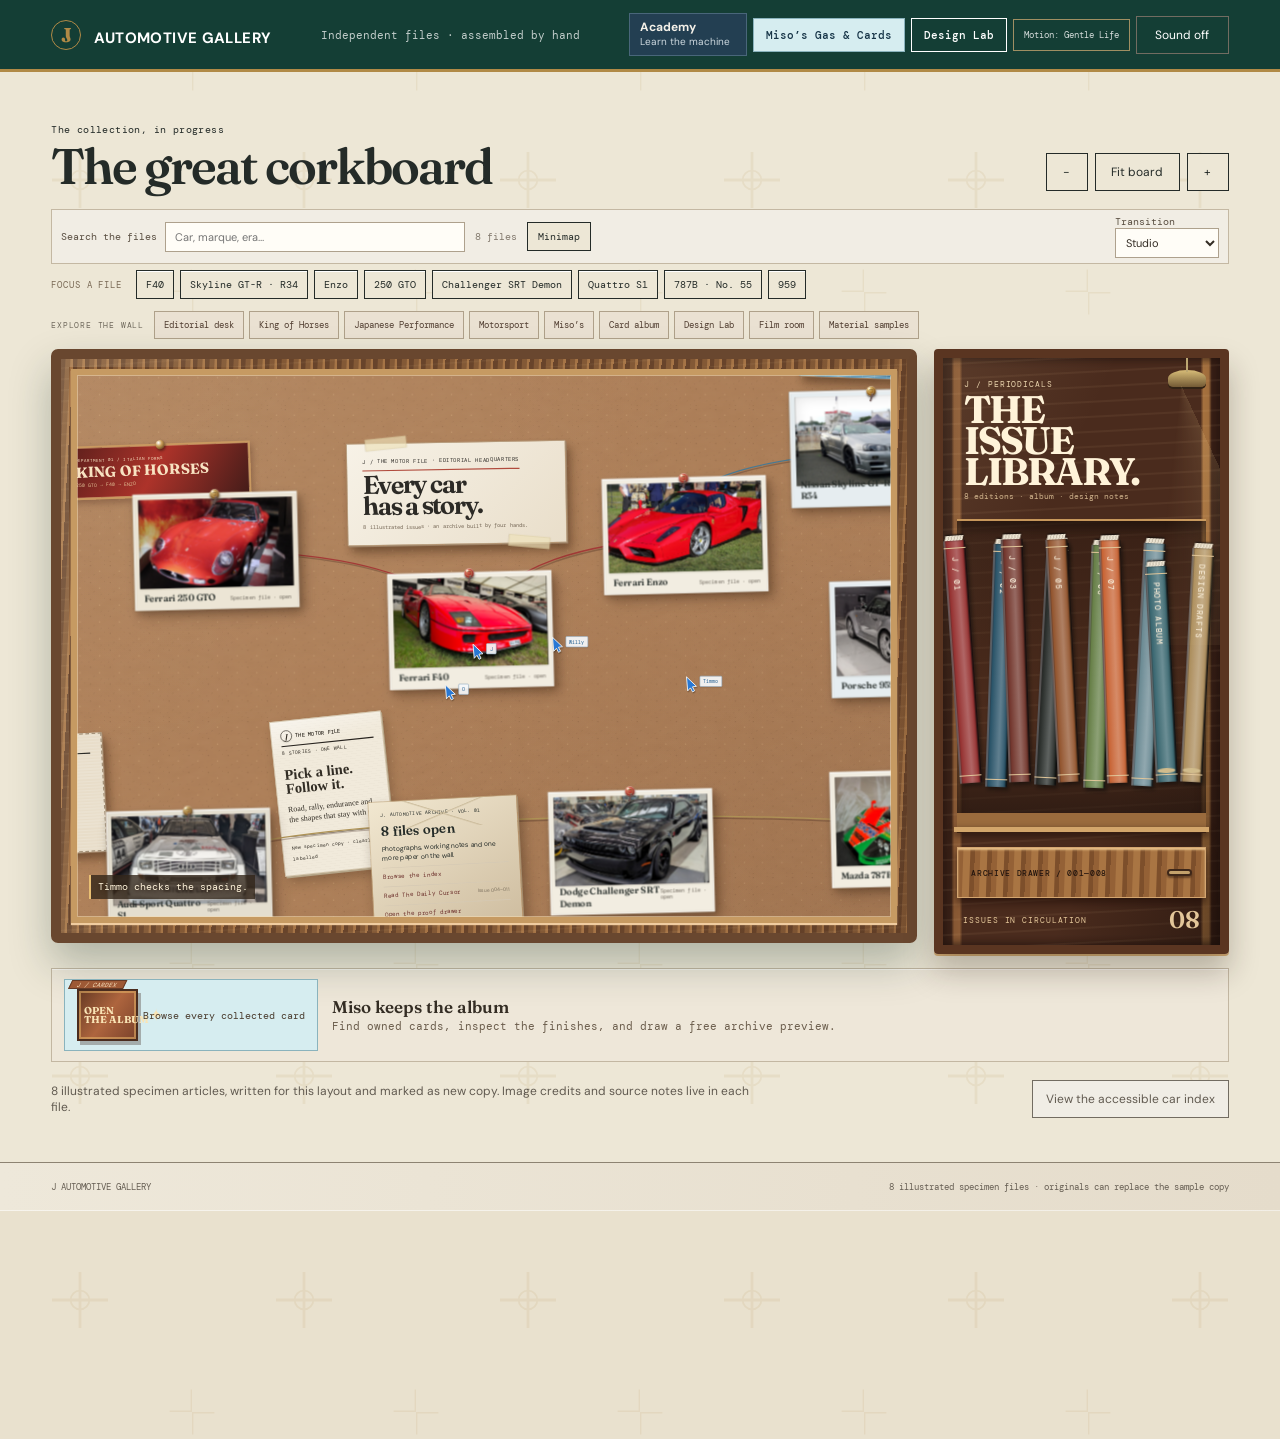
